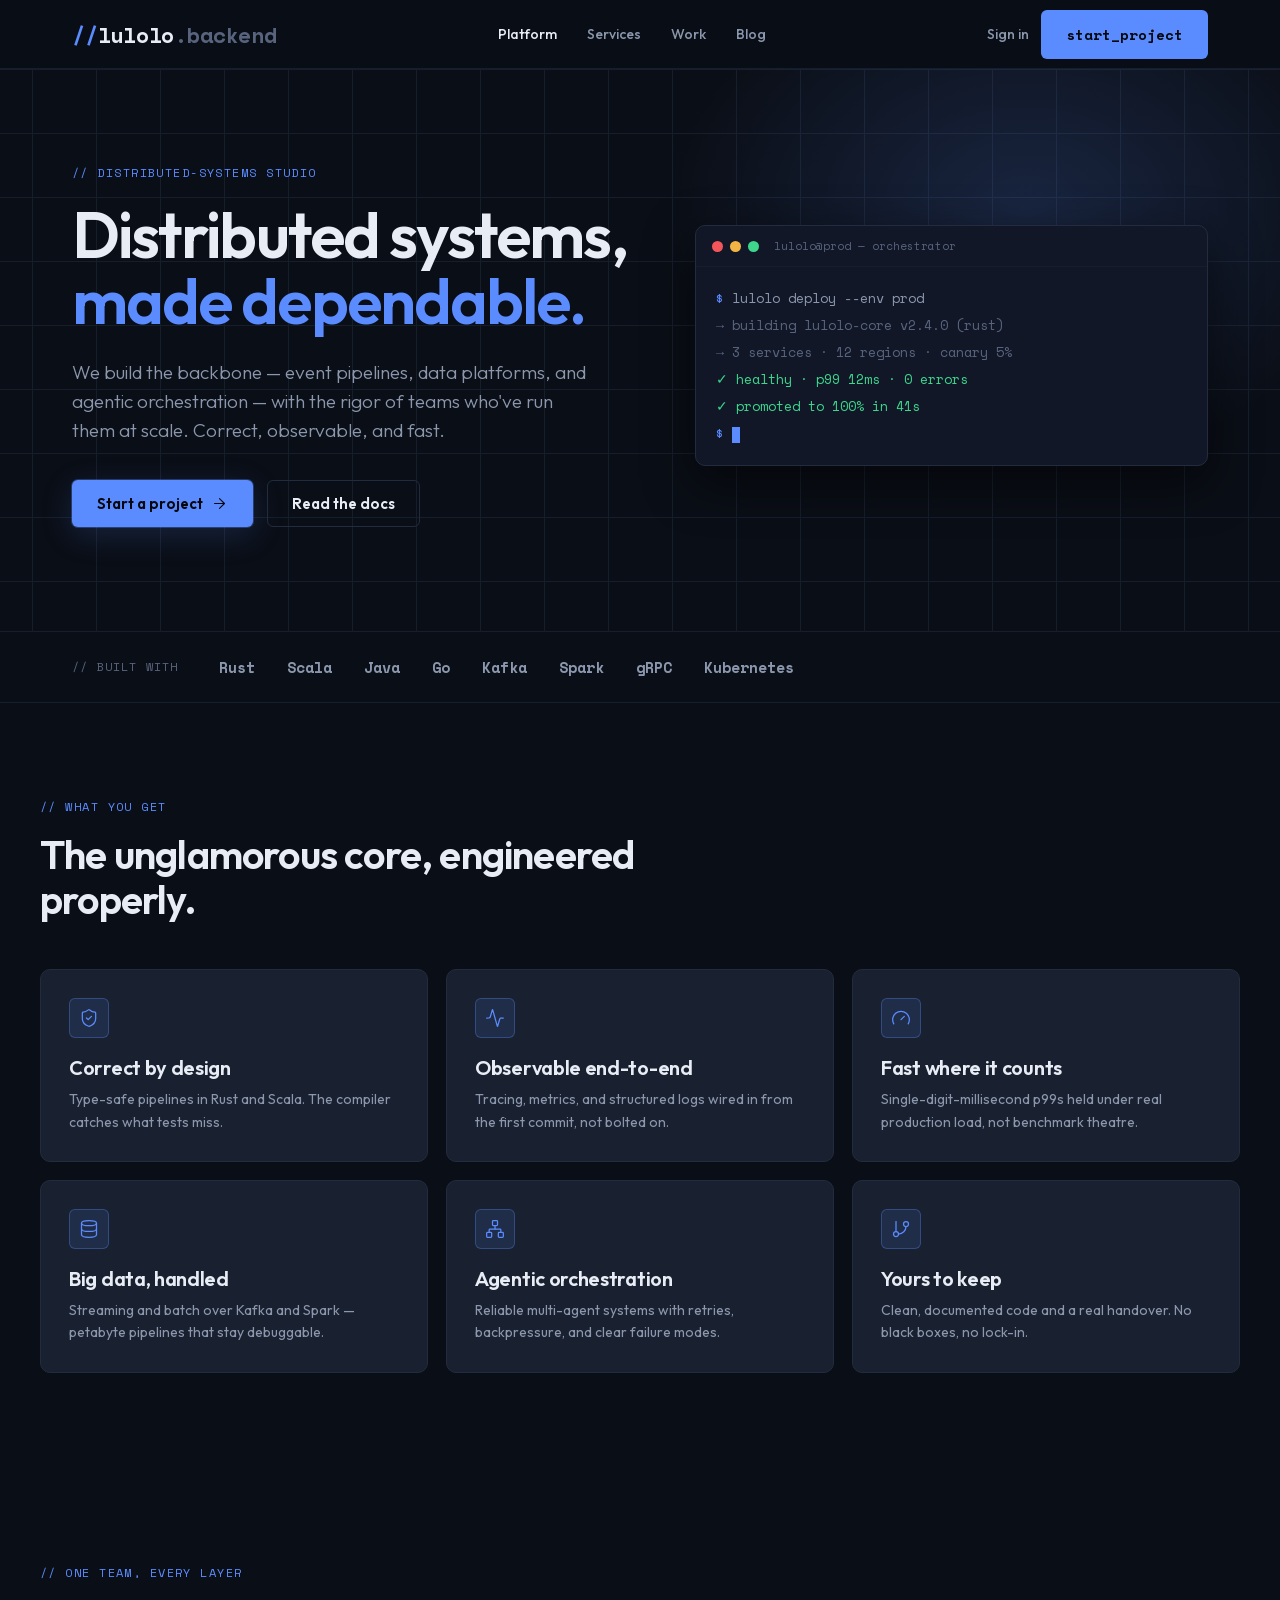
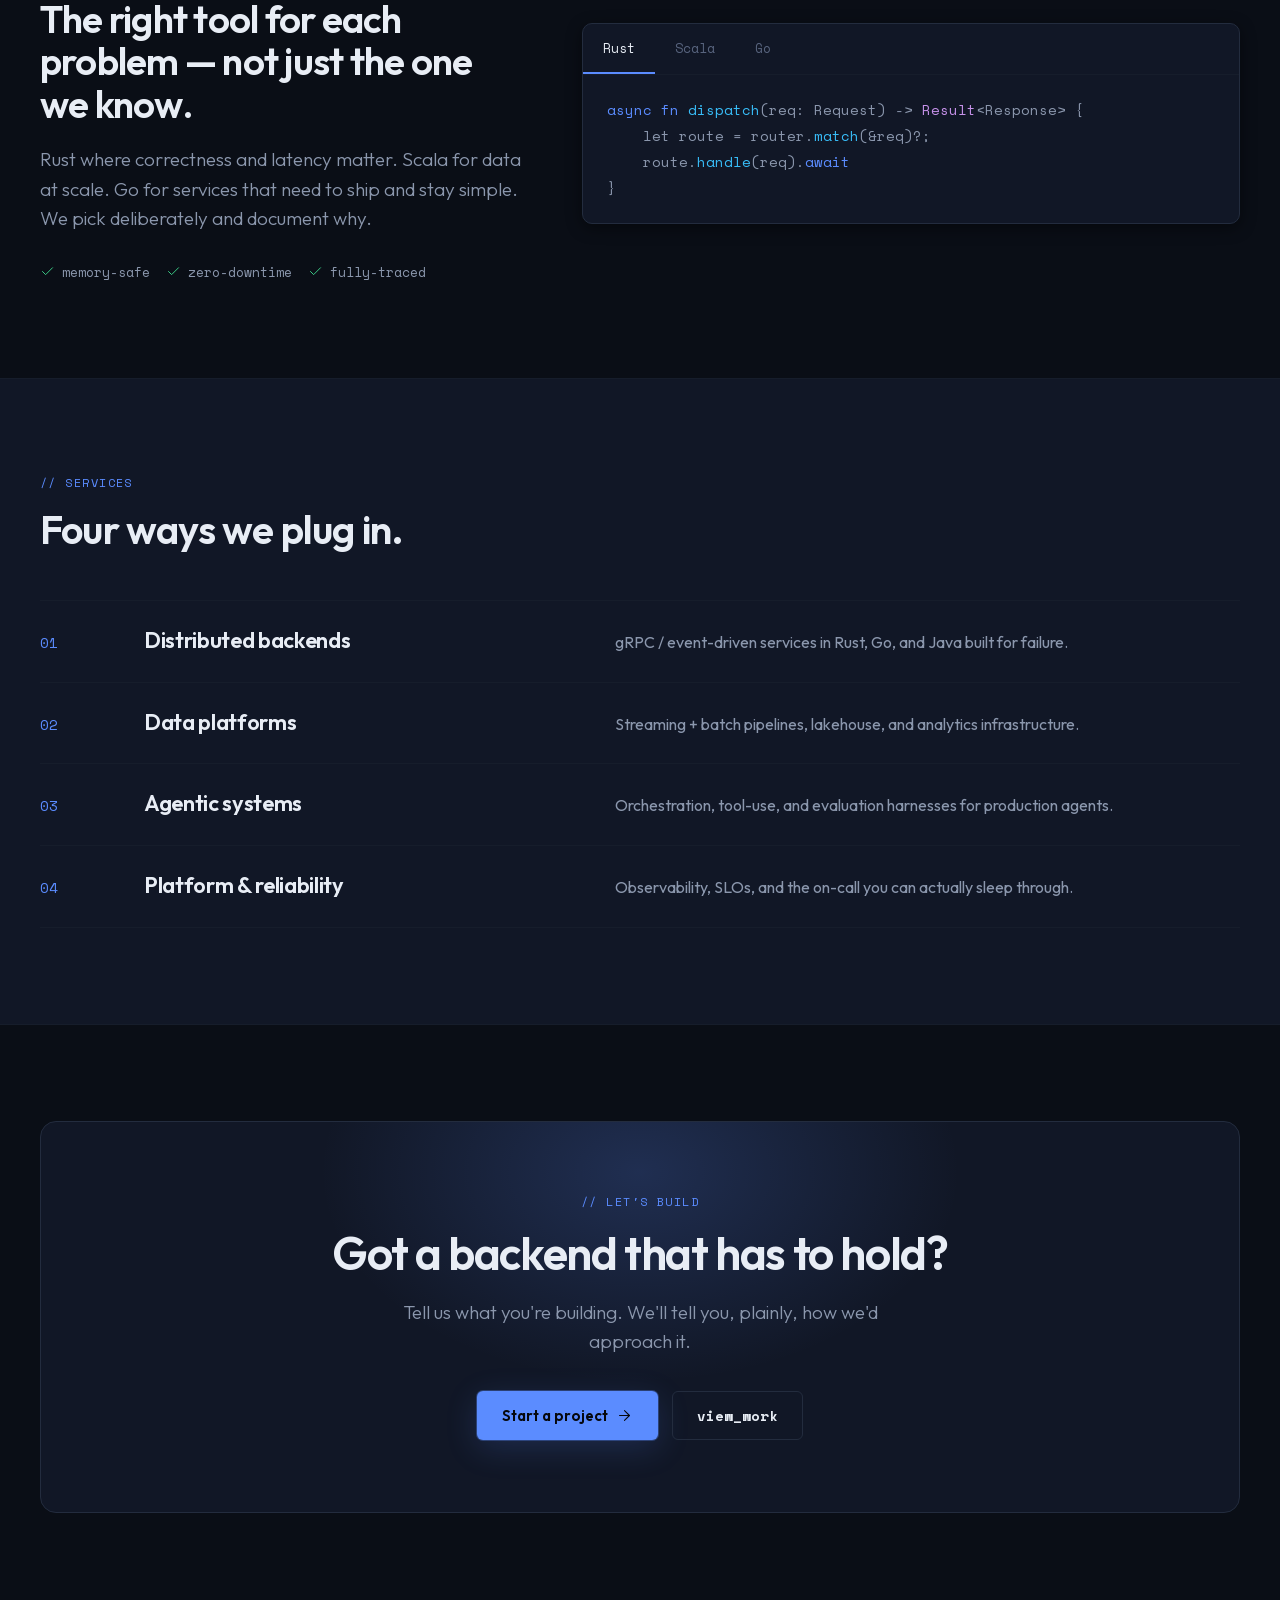
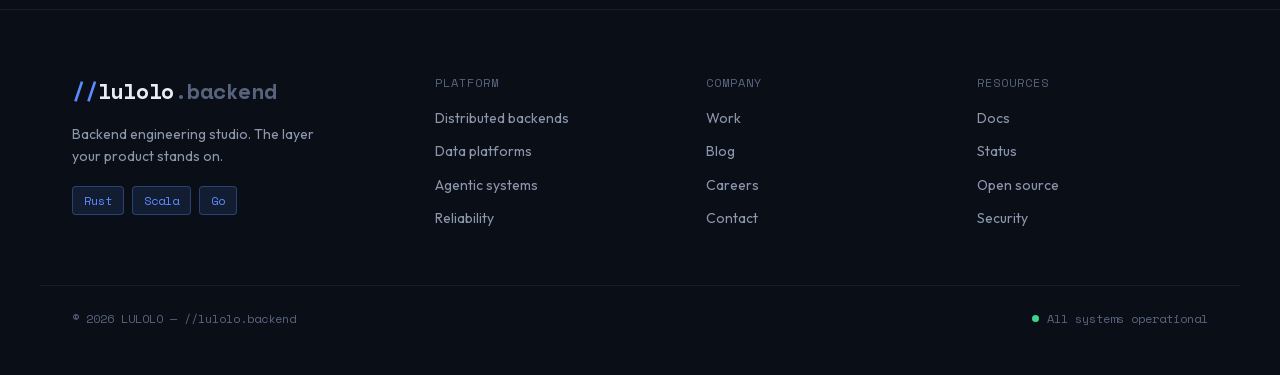
==== index.html @ 710e8ae8 "rename the file" ====
<!DOCTYPE html>
<html>
<head>
  <meta charset="utf-8">
  <title>LULOLO — Distributed systems, made dependable.</title>
  <style>
    * { margin: 0; padding: 0; box-sizing: border-box; }
    body { background: #0A0E16; display: flex; align-items: center; justify-content: center; min-height: 100vh; font-family: -apple-system, BlinkMacSystemFont, sans-serif; }
    #__bundler_loading { position: fixed; bottom: 20px; right: 20px; font: 13px/1.4 -apple-system, BlinkMacSystemFont, sans-serif; color: #666; background: #fff; padding: 8px 14px; border-radius: 8px; box-shadow: 0 1px 4px rgba(0,0,0,0.12); z-index: 10000; }
    #__bundler_thumbnail { position: fixed; inset: 0; width: 100%; height: 100%; display: flex; align-items: center; justify-content: center; background: #0A0E16; z-index: 9999; }
    #__bundler_thumbnail svg { width: 100%; height: 100%; object-fit: contain; }
    #__bundler_placeholder { color: #999; font-size: 14px; }
  </style>
  <noscript>
    <style>#__bundler_loading { display: none; }</style>
    <div style="position:fixed;bottom:12px;left:12px;font:13px/1.4 -apple-system,BlinkMacSystemFont,sans-serif;color:#999;background:rgba(255,255,255,0.9);padding:6px 12px;border-radius:6px;box-shadow:0 1px 4px rgba(0,0,0,0.08);z-index:10000;">
      This page requires JavaScript to display.
    </div>
  </noscript>
</head>
<body>
  <div id="__bundler_thumbnail">
  <svg viewBox="0 0 1200 800" xmlns="http://www.w3.org/2000/svg">
    <rect width="1200" height="800" fill="#0A0E16"></rect>
    <text x="600" y="440" text-anchor="middle" font-family="'Space Mono',monospace" font-weight="700" font-size="150" letter-spacing="-4">
      <tspan fill="#5B8CFF">//</tspan><tspan fill="#E8EDF5">lulolo</tspan>
    </text>
  </svg>
</div>
  <div id="__bundler_loading">Unpacking...</div>

  <script>
    
document.addEventListener('DOMContentLoaded', async function() {
  const loading = document.getElementById('__bundler_loading');
  function setStatus(msg) { if (loading) loading.textContent = msg; }

  // Error sink persists across replaceWith since it's on window, not the DOM.
  window.addEventListener('error', function(e) {
    var p = document.body || document.documentElement;
    var d = document.getElementById('__bundler_err') || p.appendChild(document.createElement('div'));
    d.id = '__bundler_err';
    d.style.cssText = 'position:fixed;bottom:12px;left:12px;right:12px;font:12px/1.4 ui-monospace,monospace;background:#2a1215;color:#ff8a80;padding:10px 14px;border-radius:8px;border:1px solid #5c2b2e;z-index:99999;white-space:pre-wrap;max-height:40vh;overflow:auto';
    d.textContent = (d.textContent ? d.textContent + String.fromCharCode(10) : '') +
      '[bundle] ' + (e.message || e.type) +
      (e.filename ? ' (' + e.filename.slice(0, 60) + ':' + e.lineno + ')' : '');
  }, true);

  try {
    const manifestEl = document.querySelector('script[type="__bundler/manifest"]');
    const templateEl = document.querySelector('script[type="__bundler/template"]');
    if (!manifestEl || !templateEl) {
      setStatus('Error: missing bundle data');
      console.error('[bundler] Missing script tags — manifestEl:', !!manifestEl, 'templateEl:', !!templateEl);
      return;
    }

    const manifest = JSON.parse(manifestEl.textContent);
    let template = JSON.parse(templateEl.textContent);

    const uuids = Object.keys(manifest);
    setStatus('Unpacking ' + uuids.length + ' assets...');

    const blobUrls = {};
    await Promise.all(uuids.map(async (uuid) => {
      const entry = manifest[uuid];
      try {
        const binaryStr = atob(entry.data);
        const bytes = new Uint8Array(binaryStr.length);
        for (let i = 0; i < binaryStr.length; i++) bytes[i] = binaryStr.charCodeAt(i);

        let finalBytes = bytes;
        if (entry.compressed) {
          if (typeof DecompressionStream !== 'undefined') {
            const ds = new DecompressionStream('gzip');
            const writer = ds.writable.getWriter();
            const reader = ds.readable.getReader();
            writer.write(bytes);
            writer.close();
            const chunks = [];
            let totalLen = 0;
            while (true) {
              const { done, value } = await reader.read();
              if (done) break;
              chunks.push(value);
              totalLen += value.length;
            }
            finalBytes = new Uint8Array(totalLen);
            let offset = 0;
            for (const chunk of chunks) { finalBytes.set(chunk, offset); offset += chunk.length; }
          } else {
            console.warn('DecompressionStream not available, asset ' + uuid + ' may not render');
          }
        }

        blobUrls[uuid] = URL.createObjectURL(new Blob([finalBytes], { type: entry.mime }));
      } catch (err) {
        console.error('Failed to decode asset ' + uuid + ':', err);
        blobUrls[uuid] = URL.createObjectURL(new Blob([], { type: entry.mime }));
      }
    }));

    const extResEl = document.querySelector('script[type="__bundler/ext_resources"]');
    const extResources = extResEl ? JSON.parse(extResEl.textContent) : [];
    const resourceMap = {};
    for (const entry of extResources) {
      if (blobUrls[entry.uuid]) resourceMap[entry.id] = blobUrls[entry.uuid];
    }

    setStatus('Rendering...');
    for (const uuid of uuids) template = template.split(uuid).join(blobUrls[uuid]);

    // Strip integrity + crossorigin — blob URLs from a file:// document inherit
    // a null origin, so crossorigin forces a CORS fetch that SRI then rejects.
    // The manifest bytes are ours; SRI protects against CDN compromise, not this.
    template = template.replace(/\s+integrity="[^"]*"/gi, '').replace(/\s+crossorigin="[^"]*"/gi, '');

    const resourceScript = '<script>window.__resources = ' +
      JSON.stringify(resourceMap).split('</' + 'script>').join('<\\/' + 'script>') +
      ';</' + 'script>';
    // Inject after <head> so the DOCTYPE stays first; prepending the script
    // would push the parser into quirks mode. DOMParser always emits a <head>
    // (synthesizing one if the source HTML omitted it) but may carry
    // attributes through, so match the full opening tag. slice() rather than
    // replace() keeps us clear of $-pattern substitution in resourceScript.
    const headOpen = template.match(/<head[^>]*>/i);
    if (headOpen) {
      const i = headOpen.index + headOpen[0].length;
      template = template.slice(0, i) + resourceScript + template.slice(i);
    }

    // Parse the template and swap the root element. Scripts inserted via
    // DOMParser/replaceWith are inert per spec — re-create each with
    // createElement so they execute, awaiting onload for src scripts to
    // preserve ordering (React before ReactDOM before Babel before text/babel).
    const doc = new DOMParser().parseFromString(template, 'text/html');
    document.documentElement.replaceWith(doc.documentElement);
    const dead = Array.from(document.scripts);
    for (const old of dead) {
      const s = document.createElement('script');
      for (const a of old.attributes) s.setAttribute(a.name, a.value);
      s.textContent = old.textContent;
      // text/babel scripts with a src: fetch and inline. transformScriptTags
      // does XHR against the src, but blob:null/ from a file:// origin is
      // silently dropped. Inlining makes it a plain inline babel script,
      // which transformScriptTags handles unconditionally.
      if ((s.type === 'text/babel' || s.type === 'text/jsx') && s.src) {
        const r = await fetch(s.src);
        s.textContent = await r.text();
        s.removeAttribute('src');
      }
      const p = s.src ? new Promise(function(r) { s.onload = s.onerror = r; }) : null;
      old.replaceWith(s);
      if (p) await p;
    }
    // Babel standalone auto-transforms type=text/babel on DOMContentLoaded,
    // which fired before we swapped the document. Trigger manually if present.
    if (window.Babel && typeof window.Babel.transformScriptTags === 'function') {
      window.Babel.transformScriptTags();
    }
  } catch (err) {
    setStatus('Error unpacking: ' + err.message);
    console.error('Bundle unpack error:', err);
  }
});

  </script>

  <script type="__bundler/manifest">
{"03b6061b-fc5b-4eee-a007-fb301122e56f":{"mime":"text/javascript","compressed":true,"data":"H4sIAAAAAAAAE+y9eXvbRpYv/L8/RcW3Y5I2BcXO9CxSKxlFlrs18XYlOZm+bl+pSBRJRCDARoGS2Ym/+33OUisKlOw4PT3vO36e7ohAodZTp06d5Xd2Hz68Jx6Kfy+Lqaq0EqdKTlt40sAfWa6uVVmvlqpqs5/[base64]/gLfR5VlQqH4hvTV1D/n4k9lydVIyqNL3ASulFJpe5+JZ/DN8OuIrBO6+HUBv3WxwI/uOXX4RW5cwW4wIZLqI4ED9/GI32730YwoSMhTcBtpM/i8FaK6Hbppi2g/1794S4lg1RwQ+q0VD6QAwe/2v2dfaY3u/[base64]/er0/PB5/2cwx7KMv3p2evjH7c3NGjlPtXd2fnpydH7x4tXT4/6PaSkvlnWuOv09ffXs5Pnx6ZYeNzUsVpP48oeTp7d8eQ0rGn959Orl+fF/bhnstK5a9b4z1mevTn88PH16cXr8bMtE1c2NbPKLRs06c/Xm7DWwii0TtdYrYDK9Xz4/OdvSb/P5RVnoTu9fHL941f/pUi3r+Ivnh//nz/1flPJvm/iLV8+enR2dHh+/7P+sns30tFGqct++OPzzd8cXJ+fHp4fnr04vzv784rtXz93HRasa2daNKf7s8M1/JkoP/v3fTckBFLWcZa7aE37xrBou5Wai8PekVMRlhShmInyBfLFal8jPDJsNCnzh8WJTjRCNatdNhV/u46MP9/A/0G/3fVs34qBn2A8ehA29TRZ7B/0Ky6Wm5d3+PTu+ziiwFwH774wjKBwMKBooPt2Fc1uIh+J7pVZatI2cXtHZp8R03TSqgkNRr2Q7Xagmw7K7Pnc/okJPbRk4L7A5rhoq//eialVTydI+gJGJn6mGermqK1W1H/jtLv6XW9/D/kJ39+/a3wl0ZKDhdJgV83UjkaT0eroQUotFfSPKupoLWYn1Kpetogr1ol6XuaD9mItZ3cASFK2olMrhEOof/HfQ4BG2ZkffNrLSBbQcjSD++HDa/u+1Wiv7ZTDwMU3lrnjDJ1KjVk2dr6dKTNRCXhd1A8O/xDGr/A0OSF+CUFOquZxuQNJQGVGUxo4W1fw5vtoTM1lqRU3kRX4GNaxLRW+pKi7zUfNf31SGVKjsefwSRDb8wiy9uFnUZgXqm0rIauNeQlnZCtnwSnFV5UZMFBz4IAW0zXraqrx/jV5hu78pbdomn6rJes7tPmvkEtf2g+GF/PHx+7aRZ62cXpkiZmNaLqhVXGqo4U+z583O760RSxsewDuePkr3M+u2KA5cf8LWXft36wH1ASYL6BlLiWK5IpmI9mhRAW9WuZhsAopqFIj1QFT3tvV+rsxqU+1mSm/5Bgsf5rmq8vUyGK8bKiyc5koHAxzBYZ4DD1EwZtHWKzHDMd8s4FIBL2hkQOtEp9eyLGBP5fe4UmDx6ZkbeXNLzT466JlkO7nQp6cKdn2rSGZWbkLNDO7olZoWs2IaTf29e95A4ZU4uOMs7/ujgS+TfYcXwxGcgIOBI4fw5PKp1R1Qu2Lnc/4zG1VVcAKfTeuVOnx9AqsOfA4X9vj9SjUFTk0pjhoF83l8DUv5J1nlpRKHr0+yoJojOV0ovh7YqoIS5/Y4OG/kFKjBb/FlLa4q4HuT9VyPxWRtTp2VamZ1s5QVXEGVbotqHg6AePWfCqDecBD4Wot1pVv460Je10UOd+dnsizhFiRmSrbrBi/Az4qJami2dbuezTJxUrVAMnjmUFNED2JaN0os1XKiGryaLeG3krooNyIHYhGazhHoK9ZYaL1WGpp5evyDmKyLMtdZOAykstTMnOMBc7Mopgvq5FCPTAOKqVrc1M1VFnDgM7zwnTBn15bvp0WWvZ7n48433km/1/ei+xWePXvdR/bk8DoX9TzrPVDSL/ZvqakrdKQe+7tvshFTWZpruNKw+O2izjW8keI7OVGlWJXreVFl+AV9dlKJ16evnoohyFGVWMnplZwrLW6KdlGvWyGnU6WxUiIrcwrrEV/x24XawJkvSjVrQXCzD4pKt0rmuOKWV9/IphriXmnj49GxIxDqhkAkFyVuF9nM17BndVaqat4uxvAEqAXUD4dNIzdDLPmNeCy+pY92xGOxJ74ajcXFldqIA/F4n/76A76nH48e+UxQYK1vsdSOePzObxifvtu3ZS1PFGLVFFX7o2yqopoPBzC+wVjQCKmfo+hcvUf/s1OimqZuPm5Ontx9Up54s/IkmpYnbl6e8MQ84Z+9U/MkPTdP7jI5ONK7zI4/PUEVJSgoowqMrMiaqelCVnNUMIEyqqznxXQsNvVaLFGHeSOrFsgZVFHmO7pfoIBal+rHol3gkflUXWc3NzfZTxro+kaVZRYszlZB8iO4xL5XnxFe7igGDUfBuU5f4/15MAqJZylbOOAHX+qBWymmGPgPaGamsh2+xTrejQJ5RemyqNqdvNBwCuxU6j2o1ypFauMdwxR2tZypHVBJVfOdaa2aaSyyQEswv8+oQ9z0Uq48bWXRqqXfeRY7zrBaems7N8LT50g2arYu98TpS+/WkSu4IWpRV0QKq0bNivemN2FPsnWlF8WsHQ6Y0vbEQDzieaNGflTI/CropCyh/roatAL1qatGyRx5aCZXq3IzYg013n2mEsoULTcMvLpR8kqLk+N/2xOLtl3pvd3dedEu1pNsWi93Z6xi38XZ3aVzeffx1//8+CtXx12XpKp36CYK/d4p6/mchRP494wnHfR5bQ0XKup/BkfJkPfDW9x078Zmf4yjuRtFNxdY57zIYSLPWtkquqE+q5s31bJeV63K7XWNL1zxAfGyrlfD1XpSFtMTkIuqqRrj6aaal57U7e/DC3u7RAVQ+HHmvfQ3m726vqQ9G1Ty4IEY+g8y0K+UcoNlf/klKJxV2C0Qm+mcLqV2+wyauiGy+h7PorDdR+J+dl888gYY7Ok7TuVb18K77u7pyPJ06Nw/[base64]/QSfwVBz+hLAuEZdgn1JFRMeUqTo4WaXmlxs1AtqPzqBtcSuSEOUxetr90ptF1jq2VZyUYujZoF5vhDtLlQbVSYHzfKnrBwEXL1MBf/eVLXpZLVB3HerBUQOLc4ptuEqKGnN4VWXheausXrsX0yK5wiaJeVZi+onj1PLxB2tKOCtfc/IT6M78Vz96xupkq7lcjYosnarwp5uyiq6/pK5TDFFVB/ofmKCARoqpqqppVF1W5oS90olI8fPqzq9uFDoEkpnr56QbpISQyZPzU1/BnkF7mxc4s7FtcRGwbxBpql+nW9BLpXK7C4gSKhZdWf7Y9Z8YHmfbGQmgQnUOqsW3GpUdCADXgjiQPgHsnjjuGc3BRliWVoNsQlTZLdFESll5ZFYHkqa+q5tH36sShL/gCty+7N04IVp5dxLz6WSmmaaCUbRdfTDsl/awjpA44d7+JHOAlCzlrVhBuHiKS7cb4lceiDx2MEnBZWGytLuII7qmUWRd03OoykCpQoX1XIIpBcrTK4ZwuM7UhS56noP3wHM1f9YNS7Z07VqpS4a8rSDBAJLBOH5Y3caBSXkG7rxicyUFCskRKpuE/3vE4taHjCs0FqUSzhu0mpuoSpGkWnl5ivZSOrVvHCB3UgLcJGXi5VDg4M5cas5VjwFUE85HswLFTYAyIEXkMcGF27cbcyn4FZqMscFIvrTj9/E9Il49kHpNBStQpnWbxU79tofv970jqTGY5qK7H7w/902m+85rYQ/5kCPxih1xOt2oj6kU3imaHeF7rV9lpwAXeUoprTChXaVGaGz5+yvR3qX6oGr7cgMbRqvgnENHktixK1gG2NR4CpjwWjAlQ7qKUryPC2BprOxPmrp6/2QKNaayWCLoHYZS865hLzUOTrhiheYYf+vmS9kk1byNKjan7Cp1lbw47GfuUkCf5dqP7lb0DqZ8wit5G5Px2fTuWGGQ/8+5w1mLF0fiBe4Rpk9Nu+VstVu6FX7k5HbfIHs0apv6mhV3C0H4vE36GzEAryC1WuQHMNwjDMG04+kT1S5cy/qfjisZ0mK30MgfY1Xl/B9WTMC9mYSUF+jmXg4gj/3XfP+SO8tOFfqAs4CZpH6YmIQDRqpscoBcO5wrMmRV7MZooMqzRJJfQgu+cagg/FgT+RTutQwPIWf1N8oZnJddmaUaBMhY5xSpairhQ4ZejYRGc0XZ6FzrZsKjqwVf7yS/KGYdXNdmo9vUGhQ0ustaXa1d3GH2PpwMoD9CmX+khpwJm1P5ck8LnlgNt7aHX6vkQOHW3WldCbarpo6qpe63Iz5g6yBh7aVWANW6OyaqIE+x6Itp7jdTATOKFTWZnjBS479YoUXFSbZYt0ceEZUu/VdN2aW49hd9BL00lUDEyp7Xv2zgFnce4PnFwJPSZpT7rcr21sLw0TxfcQYe45q7oA9lxRhdCX2RrNZUM4D4MZGmXipFOPVRSsV3hmWppz29tqulHBCt0JOcoIDmmwuODCapzRiXJ7nuqbNfWSNtxDe/qjTsSOHpbMGyCSVKOmqrhWr5E9wVafqFndBL4w0TVrjLcmJEH0zgx6DK8MS7O3NtDtTJQhH+BY7FUJnfVWKzyGf3GH523nce0NsuWNxP+Ml0x1l1Pc+Bm40/wjznJt6NI/x31dQqxpgAMlzesslftOCOlT2HeDYzexYLa+SPsdd8sEjsTRa/SfcGd8u2jqG1z8Y9Ty2aN9mGXZaE+08ooUG3wW1TOenGvZFGSObmujfwJlFGnYnIoWBUhiatvryZww0TlvskjCYbflPmEmkk/Co+Uz6Wo+WVPD3fh8Wppfr6PxtYy/Uj/zSdqZhx+5PZncWDMJJ8WdNmjPDvXUFcEmjbdliiA9TQrTpEeFHT1ISIhP1apRoPfOQcTX5mCAv62zOt4AQdeOkm4xNQ4b8EsRk9dFNeWpB1ESqZjc2eFWx00ArSxB1hw0Cld3XrNf/bK+preivoYwC2LlVB/4GTaVmFhRG3xIWAV/o5yKfa7aFkM0YBtI2OjoZjnQLAI5Jz4n6qPlx84ADvrAciVPQ/t2YH8Mxp4JYCmvlNBweMPmATUxnMogME6bAuUSjUTHF1TRqL+ulUZpl40AAZmSch7qWjUoCoE/DASNlGB+ywbvxlYf7OsT3oYX/jHYdCjigs5rDGYBBgmWPyvv0BjEUCtFfbmzYe/rJ1//8ygbvCNGuX/Pm0pYC0NSRV2xbTKgaBIzyXRRVLPaHQN88aJaXrNhZJjYLWPhV+JMR3PV7iW97MxFcjj4UuOZAtvWLTw6kpSyqMR/yGt5hmsXEnkmvtQD6u/br97xH4/fOWuLcFp6G3bjOxjwf0f7waRZH4lZhXfxoorI0Q0BLWvBu2wh9aubyk4U1THyR923IFx2HLX2lh6/u9XFwa7J0/VyuYGJDq9Z+NitlzhI8byADx3V1bWqClVNA+9dEKLM/VEvZFnWN0L9dS3Lot2IKRiLcA710Ru7ub1uvl436r//[base64]//[base64]/WzzD9oUdSUZZH7Mx2DvSRXom22XiiAjg/0LDMp/yVk2K6XgjQ+Slo6cRQJTzgnDNJvyjR267zkjyZ4U2U3MbXK4HKx8lGzGqQBwoKuXJbAi+x6BQ4xqIDuM3KdqBNfQu5WqkK5HqoVq/BxUflvl6g4RhhWlrnTDyUoBAG4WAsrtTGBlHBFVu2bVNM1qAEODo7s449Y08kGAvVTrMRcjK8YFOtbVPgRcvUho6IYLtCt0/zPe18n6OOw3HfoCYV2EHGNZkKgc8taw0+9ssl71DtaUhJt4fMz1UHeoRLovhLa/ayc+gzY5423q2X8Xa9zMR34Jhdbcz8YssgLUlTHXGmV7NLNLO7jfa6KZZ4NLy7NPpp/[base64]/iyQ43QS9wBoJWjLhRMukU1H7NcD6OYwCqTHxierXM0caJTp6lVfIc9jqnXbYYx1NQoo1ubKFABURV4JF+Ket2u1q2pzxh2b8jTDY+EIRHk2B1Fr+HQfooqP9rTbPwgnYmzX/E64H5ZGE0a1gk9hNJ7yEmEbBvDPopqtW55YojXQBOWG1a8l6VWemx843BAPBLaEW4InmGAwC/cJp4q3daNHxJ5g5MFn7nJNAwzXslf5WXtnROOp+3HsQZIC9+rzbYjwr8i9519/ulErqSDc9omZLyBGIqCFLIVnAh107IQIr7UGepHSDVJy7Jc6xZNH7i78sQWMv9Zmw0E8wqum5F45KsQzLHZexQTfYJIOmxrNDmzzVzTlmqbeg1q7EVdtxTBukQ70OiWQ3iu2h8bWGRUqQzrdauac7xnFVVl/rzBEoF5njynnZfxgbCf+t7HXuS597Tj3hh84d13UEHCXeVmbLdiJ2f3wspgLH0Z6cWviAIPxLf+2MC9eQgOw0HJR+L+6L7Y8wvuG9kNQpZBUgPbHcn8RP+NghAFwKvYhdhG3033WVMvKTYuXocj0i/gOuCtNrx0tYkxD/ibge3Ry7pV5qCE3Wj6YcKlDDOcq0o1yLMh1oA0r3BM9XZ3OPKipDo9j76AZQjGYGxK4iC2AO3uij/hkVLX7VigqqUCrWXdiJ9gqxUVBrnS8EOq6eAr+OyArwP4GWCu4IWgWkOQ4SDBEk7JeJkTH1DvV+SSwOdmsWWYI/YON07ScPSXG+dMzmcn48vMOJQXFarW5uT2Z2yB40nbis+QoozW3widiUo2QEwsXX3wtb4pUPD3F1jgqZQCktmLmdzgmUGRsQzQ+9aDrul++Zpwa5Lf+RAyiS8Nfkzq2xi+pvv5GWLXvADommQFPqZL4msD6LL1W4vq0l/Bc0B04Uq2LWUHkcRfsux3v6MP/G3gdcgHxnFdMWEoRhvqqCLoasTHjNsBbJDsqK40iNID7+ALV9BB+cQNGxSfO7dsPsgugj68NmhA6T7E4D57yXb8E5OUkjiv5LE0FoNnhP5zSuA/qXYsDE88TjxF+ahL7WsPfoD+wfq7j77o8Neg77agP38f7vVMZh9Tz2jjw/nzAgCD0kO0uEH+EMNewYABQChQzEary8svN2Utc3EQls8u+EX3C3BF6xaHp8H0xcqQu80CVDPkpkejsHGrF3kfL0Li4HJrkFyPW7S2M1mWIBSu54vUMZJC52HVmWc9co6SziYdlnBQJMdnx6c/HD+Frfr6zCq3r9RmDzU+Y2525v+8uAAkuOgJQuDRM2OYxpBSgJKQJTT8vdqwyepsgXc5792pmoXvOOLpcFKvWX4+VTPteXamC1jHv1AmXkj9A8gcoNYnxJ/UfSOcIxuGCOH64Ic9GwQ3Dxgd26ntfM9V69XwVJHpuG6iaqCcR7PQNtf04AHXaVwaeVZCwksp7zzDZIJiqH2wSCFDCcya6an6Xm0+daqu1OZzTBVW8182VXCJvGWq6MX3agOj4Nb/iF0y9snEDcnEYyLhHhqHTgrNTJm7fw7G/kX/fgrH3V/ON5WZfywyf6n3xOWV2lxaj37UWWTivNmwdwdDMhg/nUZpMOeiuFxU4tLO1iXj2dCkQtwma35BN+ZVhG64cM5hFXQhh2sXe6xPF0WZO5UGxdLzhQcUWtAR1OM6ayxWRN0eGmMS3uF+0lndzHfLorra5enZwXUaDcKV6qUTnrPk8kVUGIRfpp0hmEaQzp3nA/o9JFswDiMWsmxSOoZr/BFSFHqqZr+eQk/V7KMpNOLqvRQalbuNQhs1+x8K/UgKPVWzT6dQOLRupdBTNfsECoV6Tmb2AD+SVVW336nDdVujGwmo7racQ3xP8o43/+ILZ0QHUCczjrwPHpjvSKDZWpp87V+CHgNOheDD+KiLI/t7hc7+1tgHItxZaZHnbdDcu3CT8bZx4vj9L/V9vPPJomLatiYtfMm6jzPSm5JHjvODsQ7sjQI/v5y8UtnpfSl/[base64]/VWbdgRGQy7h/op5cGDWGmBWqzIWcA5G220CSsVlXeTFDz2ZgznOCh6CRMuxayjf44Qe8oHYeIu/rPL1Sm/[base64]/L07riRQTeO3pVgk0QrQFX8dQ3srMgBQWi2IZ4pO/uDKzLbcC+BWT52jX3HRnU/vBdpaqJwrWsSkFRQN9S8h/9vakJdw5UTb1HZ0DhhAke+xzFErvVTNa2bPLKJNkqvAO4dDNkzw/xtUJzyuAAoLWqC3LP7s+O/x+4WjMkJizUryc/JAT1hpGBxrXDjrCiEgS2ixhVRvSeCEODGT2GkcOi4LYi7j2JUcUA3i9r6LWbR6nJ8F+/C3Pil/ajk1Qu5EjXFMxsUPOM/hie1q4l8RyDEEEzcXuIFoarroqkrwnbjD8y8XVC/UcXCxn90mmcvhmoe0LhmZzryCSVcSnDphChv8qeFj12f2sRMV3W1o9BZA30ThsQJjavUmN0OSNp2NRXVtFznCiIQm40/ImgUQhdb9tsfMR8k3EzCZoVjyatqXtVwFBZtZs7stKgcztEYLwoE5DrwvdpDydiDVsZ5tiPtvLppitZJ0+45Xkcc/rJwsGR4vgCTZbYI5ADQmrjsbsfebVhjMUBJ9zOPJXrBg4GGwrGc39SGCDULMpSp46b2zkE+LZ1viMn8oDzaQIfzJEly5KJqyNZ/o8QC3DALPmB5QMTo7zxnOPd/n1nDpty8+SheQRS8f0GIwuOZhums2d9eKm3nZB0al+mGKDFSLskRWNQTSM3hyB6u8+JaVc5K/DBwD/bF8LyeanqwI1dFtmiX5f8iKvHOniicIBCM+Ag2mke80jeq8o9bmBM0s9DZo1UDtx/0ccWthd7wU4vbbD5xCml6RnCgzlrAvuWdZ7h7Ow9pJweI1QgPTajynVBMVtTGmu/QuXMmDryriXczieNt7npLT91REh3y9Mt+h/xWe/yFnII2aMv+SXOMfkiuaAeDjmc41AAc+Apf8S1litgLC5ma7Gq4t/zktkqwGBPSkv3FPRkKyInEVfREgu1BpEQCgRkAxhsZsgRuGGpJxB009ebrEag+vghtQXFEki0bKhiwZ2/Ny3d2Otyj3jsrgmfyVjNizZLc/8B9FwIBOfbdRJUDPgzeFkCCn6kGoPXqyjnbAteo1A34apRlTeFg/tQZaHhU0nDLzxG/NgFpK3bEE3+TReUPDsRjNxXYSmbKwCzwn+xmIRTAyyXq+cavxfYLgzFMyEf0iWPtNuKsEAfiq31RiD9Ew9oXRYil62p/W4Q4uoV4JByOrt0mITH1HiTxIeHa2cYP0rNG8S2ORk6Vrstrhz1CN/PQV8JEr2dc6LV/XbIBjfaNNcV7z/Z7N1a6Tmq8Q//+5r9tq/gV32HDdF2igNX98gtw8VgHGXry9bseiW9vdzYavKkwVH0g9tiYH0wBMOJgoB9nF0vycKg3GpX4SGvG3ax9vuBxy028V1trbuddh9eyrtRhlTNkGBx5dZkfG/mwUjffu7mDVavUjdMQBF1z32XUS/p4LLwX2Gfv9wX1P3hitAreM9YweI98AdC4HNiedYCTjkrk1VtFOg514l/SaJ4BbgEOP4BR+RQhD1reIuPBazOBVirvk/KA5KxSxcsS5T9L7OwY7+I+K978tgn5AlQJht9ap2MZ6mIJBQHU3GA7Ujmi3ZoeIFZvGD7YEU1fNcUcIAv43IPTclqvipRcylGZP38Yi0jyv7uMS7KW+dzKWU6sVY42KaULiFmEh831I9wAwROZtD/2ZeZaYnlN+bRNNZLUlajTXwOMaajYk5PAXVrZzBWjVNngFaccNEIHOK7ynGqvqXoiJ+QUSu4IrDekVEte0ADc1022o64kr8KNSUuI02A0oHZQY+g/GCRhYiEA5Fo1Deb0cPXWnMBIBXv781wVYKpBIQpKL9DZl+yPPHMK6JVsPP1a6nZh3piO9vLUjiDyj3B36BXZeS0UwWuYlzpAn0/KGh7TyYwc4//ukWdELM30ftOZx3+Ma4OjxT7ZiVOWukF+0S9ZiX4x0S/08QKYldx/vqWi/kuP7wn4Pxeg/34XoNvvKP3ypAoktjtZeDrS1Q+qKWZkWrFQBs6yGRg2P0p2KjRqqH3pyeElGXMmaxxuAVG/pGKXvf3yUJRCCa0gfm6FXIpl70bJgAGS4RciyDJ+bLyk3SPrE4+fdA1Zgf/s2fHrQ8yvCcw/Gxjn1bM33wVv9gaBMvNYT+WKJF8IJcLDQ9cM7gUeBCYEBy1tOP8FYUfdS9iQ0bjMoonCmi1KnJl5UxDNalQEPkrBpdBr/26GRkN8eqrm6r04ELtvD/be7c73o9fN87q+Wq88y+LgYLAnBgdfDYzWebCHD54MaAfENeR06ooD7B2bqoZe42MfQwh8qzshKkFX3mIZ3psfwovJ4HdwWAftdvYQAQyfg42HskQaFBBy3kIDNTqeSM7dALwXcr2Ihbx2xmln/Wc/iDgzgu/K8ULiwRykeYO4ZA5XABnmOFyNv+w+gsXoruKb8LMhxT6Em0S9b+1E9zczFoPfPdgddLnMHzF4DP1DkIpbBlgGcGcyGqNm0l5F2AFOAgZVj1eFKXpo/6KwWrTOsAcSIEqjL48jY1sFmds/gGCt3osT/H+DNk2oI7PgcwukwCPv2TzekvkBb8yCYHrtVQxb9rALntaEmwd8BeVLmCOKRy44/YQD3ZuURZWXm8CfQlWAL+YOazL+EsL1pKynV2JVY5IfMFGRT9XxGWG5BdouSB3v3Up9fmie+wzRu551JX/KZVgW06I19B1m7UwL0l6do86ZGezhIUrT3fIo/gDgjGkavV6aJQp/nNuT1p49LbVq7wVnLb61CB7Dr/854V+4lKuTqq1DOWJMe31s2MZrTM40xqvuWf1MNl0ITQ9RxPgcWgEn1ETiilhBdWC0afScz85BMP+HLl+BnAB6Hoh4KwhGpvhFjUtmrlWeKJJMR03QiUcG59CyoI4gZ7Uc3jUw/tZLIRMKwumIQQ4XMv6Xe9FjDtb0w4e2tEj/MF1VHI9kKN6vyfTIDC8ZFCfCiCZfINjrK5SMX7xj7+2W6ESDhp+GIvAFnUuxEG3SjUOk2pEpwRUM6ZuRwTJDsEQUGRGBBt6NGbcaLwlwnEmGVUT4AgqGJodOPgsdhRpXFawVzeq6RaUKUS2tq/A2hZgD2sOef//FVxTnYPcZbQpQQjs561HEji+481+NxJ77Mswoy6hW3tR04k94qx+5XgwGkSLb9rDDJOFft4L06WxqwejE3UFSzRBwJa/XMWMyjY3FYODLTNNkkMvUa8tLoWdvXj7lJIZIMxkI5H0TGof9saPUZTG7JLxYPIPIWYcwWTR6/XLQG5ybBoJdzlRclYGVEMdnzwFfu1mDr4+u0WcI9KbW/5dj6ICGwensJour8qCY4C9wDaobzukFEsyVZkdJikMWea00nMYo90nvQHRT5M0JnqiQqu0L3rGYmc2+gTM4Kj2KmVHvARt/eKfoQhFzh64BIqA2A3gwqRmHnF8TrBHAxV+pjeZtvmFfmzGF8UtfuUKa02vVaHVYllapYVBn8xrv6gZbCLGEqUh3g9FhLB6J4WdfwF+3dOLbO3bIKgGNm7JG8YY1PJLZZTh7vxp+xZ/DmCWhBNYZDrInsYfZOh9Z9pzWiyJbylZrvQh4Qp/k97gjlWD17p5YcVC359yynrSNUkeImovaHNCO4S//XJnV6yo3EqGFZKdvPQW7qZ+J6ZYjxztXxKPg1u+JTeaQsXYjt5W36aFYmZZWRHlH/NvCUxqa7iN8ZzCS+HTkw7Hwli2YyUcHCRG4V/7ltjzxN/LyCoVAHHJLCFnPKop0ObG/3UwFhzWLz/[base64]/Uwbg+G+Jb1tFTfO2C/Ax+XF8WMn4Hw2Y8IHrgeZj/VRTUENHQ8tj7AsRU2M0JUJ84Oy4GcS8V6F4LxQNTVslQkQ3uHypiUtGazcahovLVS3iM+tXiguawMw71m9zlpHhtUH3HoG8Z4zgq641+GloYgkcHHKPbxp6llKVdeNQFK2lKuTAZmuxtI4RUlqYHTTckpJ6koleSZS2ZaePjBjdhybJgjo/JTceSOYfzDh9CBdvQB7zmETChXLhCwo2A0yDWMEYP99AYV6/+MTYNxnLk7Jo9c3aCjODZZzzhqWDtUXV+hZMbl6ZPgtUvJ43mUeMqW6MJlLm2hncyJMBy4fCDevnNS0tSKR/ioR7tFn9KlMbo4otgW9wHeWxMvAaozRWB7lkVGqndqpusPRIkP0nqBW3YB1fCbbAUcyq8kWUNLRjd9nhxkMiMcNt+hnMD5K1jXHiKLg++rR4/2STcNtx7jgFVtMAQytWhVl0+RyKYIZHM9X/wX8ywIvzDsJsG3ZnVzLKcL2Ob/aHzL9azDrPjdUYJnha8SLMcUSFCEa3Ec1WNI5O6k5FWWQar0DSegsSbyUT+lkeLlQ6cTHebwrATTGaZ6N7NsQjTvSGOom6DKbCd8251cwQcN59Br1A5JzuHm/JUk2tZWQRrv85gbR4a625YjzaC92/MHhOmiMyGY2VNOiYVZ6IpGG9kMrWxpwQe1PNfOwYCUwybBm0kaC8ZQWxXFW5rKPstkQiPRZjcX+xD/nnSGhXbTJTXAz+mkVRcyUd5jay26UgJ1wIVQGuDPsU1fyTFgtgGOxPZTA5pgeDnR6AUpJCAls9dbW0zXJd55ADQe7Had4yDiNzZJcsB0/HWydcWHj38HpCOIlhtVdrBgl36JS8vAzPpRdVH1ERVDPdijDh3jlTdSEydUIp00cKSlsxdqTkfMoJwoo6O5y61i4BfLnDvK6JYQoULrH0V5MTMasrfXDxEkPXkHnAGwau4cdI3qchIkphSXU1nCWrfqiLKhfVe0+tJU5VArUAGBw0LvTWL0ZNJda/WtJ9AZ+EUzc3H0tQ/e6MU/H8IdDIJVZYMqMchYyZgdy3XZFqsSjy6zk0zuVYq8Bc+wed0Uf/Pib9G0bYsB5101xRKR1oGwgDHgU40TJRsybXvr6KqiGH72sr2pk/2AHJqAfb3HC/0So6jBNREbtVyeanwmJ4DXPrSNj/b5O4DrDz7i54en535xL4z6zDz0OkORze1CFW5JOKEmbEUF27ZVhEth46IveFA/[base64]/82MBH5CvZ+a0l53t3701MXCvKrMx5E7gO+E4KicziY6HVdN/R6EA8rDW4f+8IYKWYKb1Y2rDz4AyFRKqSjbYlJAoi/[base64]/pATx1o2/WaI63ft7co1B1SZPB9oFAfez90uAwXffOa4EgXycrvJZqJTqOPIINoOEFFdx6T/1HfuIJCMLjelm4d4JPPNsInnzTEJ3ca45N4kE9uH2Vw3v6KMXr13HmE3je94/PKwOj6mkmNzYkAn4FJpY/SO7Gq3lP4UxmW+ePvxLC85j6JYZnvb10wL57219BiJxlIp6EOKSZzi/QSRFLW6bPDnvFBfOm1cSkwE2o4PSinVLVQsxmcw7hm9//s4D21QrSnvGD3j9qoR0yK+3Zh6wzjsQdf6kF2P45X3kq4feJcbMmNfYPivxhS51aRZVlQuigvys0kvoIxs5uNS6AoQhQcmxYhntMDEVJfFNUes9FTvrEE3q79xZ6kvGJDagwCP95UAPxeyLL4mwKz8s5j46v/mtM8s06eENwwwgzKPXbPfiIVxgEHS1kSBpz6E1t5Y8HlPT0KPwLQKNmuNZpKgx5FkVFkh7dfOfuLKdEuVIUOcQdYeMjwSRAtVrB2kmPE3rfkqBfDiy2L+YJTsglVIMSdW/aBtmSBYjj4eCJsLsA93ij2Ly08TQBm0QXutw4mGqPZQLMACI/Um7ZYAoaakYltzIWkjH+uSkpgZZzSaFLqBlPSsV4Pw3MZldaVMd11w3R1qgqTEc6K95zgiStvYMXXNgmZdDfy6QaywVgkKDPxGfwx9IJbMP/oqyCuadvqG6r75RfxEcRhFvAO6yycddHQciLhgnnrGrfEny5mjZX+gBPuD76qG8/Vf7BJsZs5OSn0NpgUepQuZicFR5qYjdAx6qPGRsnjwEsddt4AYlC6+wzRNCt+fyMLQrXkG7QhWb9KUljCmkIy3paxq03Ge1b/o1sF7Fb7JaIKWH7ZmTp+5c0br2iiiJ0z072k+0XfdBkiDfmmT5Mp/slFQ0IMP+qPPWbpELj9HkTSsEKbmAcMBdP95ptKLospGDRQ8qubdjhCQyW7exkcXFaD53viS/2X6i/Vn+t1g6mUjdBR1vUVZqTaE3+pBH4MWJwQJQEsrFiS8g+goyhT93SKEVyUGUw2hikuYWVzBROvqikiAbpBDTABrngR5HGBIQ6HI3HwjRnGfRjGINv1yg1GI+g2uuEYMTbswhq1luVGTBrE6zP6a0p3XDftt4NxsGTbEIQi7PnhgHWBAyDWoJL/WbXtq3b/7pNuTJlecYM5kIwVImkiKbZ00xdif+HADtD3bLIgT2P5I5pSWHVMmnm0ghhVPi+lVWQTn9gLeapV5lLhPZQVqGtOsQp9Oqfgrz4Nsc2NZCvkPu+ZztsX0PpeLB6aJgNhmJj8qqnzNU4OZwi9QZJCJ3y+gvDNI0SM7YJOeNy6qVcwIh1dBm5TPZqZ8FWPfhvhLbGbB8C/8d3tDpkagbjl8lipm6c9uBnCv9CDRRLpjQB6Ttru9R12JOLkiEu/J5fwgu/wUIOHQUx7ORPHJD2TL8OGNq9LyOrKk7uh5vtTPnag9cZSzdk/[base64]/OhisulWtaXRAl2oV0uBkjA4MYAZZFaR+QnjV/hQ68QvvedpUM/d/[base64]/k4IfY7n5CvOtWOPmsHU64oAJboEV33ZSbj0nTf7RsJfBCRmfjx1dPn/M4Xn7JowY8357JxDdoUDdXFQL1RQticE8Woplx+se+DxKyC4QqoCMAjM8B5dyg8QPrjfAB/CszMIvv1tzzHtVTMmHS1Z1tVnWa+2RY1t7HaPY+qgHJn6eroXcgx3dglMF5e2mu089L6a0Lc3gyCUJMxPoqHOY6CTujZcGXK/nc0x0IA1eDd1Aw1oEx896zNygqSIA68E34ucsy8JD0miLryBRPQTz4Yr57pKcGsibWpNqQSNOHppU0MX0Sm4y/[base64]/iBOCpIn6K723vbRpv1/xzNZfTzZ/IRy3x7atnz86OTo+PX0bfnU3rlTp8fSLcoyM5XViUUvfY6a3NKLet2b1+evDAgfBhN6G0+Swle1q9hkWF3iagbisU+NBtK+h7YG0rF5+vUNYwJsjhyIyZcsEALpPJG8OaK2G3nodzx3pwlCbclQwQYquNeFbiTrBnJvmgV5sbBwLl6rDIToCdzc5eXMFkDb7epMsBZs/mJ8pHCVzTq6VoF4bv905/zG7MpM0VJLhfl+ok74fP7BBTOtTR+hpG+EpwETDpMyANkErddr7oY2SJCwDUuOe7tXchkxN3FhT0fDXsYOz2QM91gJMsJsZ8dyHPkv7YW6QwwRXPy575oz9BBL7+H4HwfwTCfwSBEHf2kPPO/ddIgS4LAciAcZ6CWALs5DH4vPKfHRdbSMEhB1Rcqhn6porcPo7grV15h3HdYZT+151z2rLIk4ri8BdgVSJz1J/q+oqSw2FEhouCLDAHloFbmtT5hmxbXmCqZaaUYA6tC+RlARSOnBWDwLiOWQ3JBSlVqtR1pff+UmGhx5kA7ygSFxGAZ1lohO6EwgAOhLujnvGt2+Crm6gEMdQclWBDO0Zc9RO/6okiVDjj3nG6LhVWi5PAX3zd7UwArTytVxvXFQMxiB4nqxXX0RfShnlfC1qEHViEHcR9RMt6sTIeVBDGgbk8J+s5jtVmqwX0+FItu+ACaNbyslZj7AYeD5yMGgkAkS/xN8A/r1tcYFaSrBboQfijRZn0nMsBMAslEjLIAe+BbNtUp+OJ4JGuqekF4GlKI4EgVKGuMTpOM5ilV75EFVII0ejoeT9OjrHWNjArClntbKPEjktkasQwLpmDghOXGhkfsE/Odw3Lw4vGsT2Zt/OOrEcZu+/1CkzkKSJLE29wIOJvvTjZXOVrgLgE9XowxaWaF22xpChVfK7Bo8iBamHuyFxUNe5Zl9VurW1Cy6JyWFNgbfY4KKnjbCc9/7sD2990qmhZliyGRsuTOcfK2GYxxsOTRgeDGAduryyb3ZowOnZ7xU2VIpOU16uncfbH7VzpP33czl2/B6vn13V8i9DtdkGWqC61pc7Ar2nIBm788XG7qrfxRMWp9k9Vvp6qZtjQfyE0Hr84bOb092fqzu3tpHs3M0MIAhV+dWeialNtH6OwMyRT2xicOPRnaj5Vc6oHJ5UGM35d/XZd2dpEqk/P5aZet79dh/rrTx5IBk3VQDh91r701Z7qyQuQvn+D+ejWm6SU5QqvINfqT7LKSzXEtAW/Bb3c3lCqf6j9w6025GA6ysLdquZZFSsg7t7Fnk5ub813ZAp76VR4/TeEj5suv8b0vFBSEK+zn6nlVM1Jysk/11ihpuQJt6mmx5xR+wx8vYZ6PdHTppioMWgoziq50ou6pR8YL2wefa6j8Ff0wKHv7Io/IcoEqguwdkRWrkuVlfXc8wUs6/kcJJN8jdFHIO3v8M0Zsi1SXYj9vyko7XpkMDUXO5uznHJA44D8vCJUUyn/VpQbVljeoBA7hfxGxie+rOduPcAGb9OCCSXnELKb3TP+eXSXlHBp4Hc8UvIjbhc1ovHweoDKKX+qVpiNxkZdAIDw83ru/zypZrX/G8Jk/N/Hxt/aPPhjU69XnQdHdVnKlSb37eDNcZWHwRymd8/rOdA3rqD3LLu4wPvhU/fIC82Ja3lez/UwpSaN5gB8DwKf74cRKGAMBVjVO87fZsfQDYIJ0T+eS0pYZEhtP3gNc+u9L3iqXQFEtnAFbnjuXQGcfa9E5P1uJ9krMjfrExWxKxSXDZYu+ui46hSH9cTYEb7Mz4t2sZ5k03q5O5NTNanrK7rg7xZar5XeffxvX/3bv4VImDads3d32O5nFnsd+e84a7dHQ/7bMN27uypE3poUucWowzxgvIsvl2v83rsQ9nl08mehzxSsOjuk+N0q63niKVBA4jEue+I5Lkjfc7uufQWOK/PKzYp3mXJbhAOhPm6HWF+XYCc+etRzxjeKrYGpDR1UsbMThHr85hv98xPsfzVJIu15KSvZRyFUAfOuYjbnK35H4w55f0RlwBR7ayP6/4jagIP21sbb5iOqQ37bWx9vt4+oD5no9vq8bfqxFdtPt7eA+/xj6z6uwlp/UxbR3cd/CHcxK5bCMjOFOjHYJH9TTc0KpHNWokrQnoGKjEww4jVqxsQMYJIlWFT0WiUgaX0PlaTF4XePjTHibCEblZ/[base64]/FcnTBImjwqNj8qefVCrlxyJPsgTjZuXuwBOrLBYeo0Q/7kcfVDd3vqkCPBh0XUOKsQk5eg7jzEN4xYhusH4vHoKwYLlTyXbDKTYiavjGFlDGE2rIQHl9tiXtUNJxlDghZfzCpycsW57DjrmKX/0DXs49qhyNqZCHDhGM4iBH0qf5tDB5bq9W4AS0VTl+aWa9bfeYGY+1BRr/XrBqChQAU8vQJvJOgs7qZsFb+JxYETwgowvs/O1Zi60lOL8IbW7Y7Pp4LJ7BbotcH+7rG1whImHPEZTytQVOLp8Q+h0cbaH1HDz0bD6LZ9zzIwoCk2Pmkr9tzWnQjoILgyBhTkMzljiWcCRX7nG7c6m4A/OrO7wNmXDE4V8SIQIS3sJ1dSN2Ho7zPYJge9jiF93LcTerZVMNwMoRlwHm/r1kV8xNEeentsj2O1kvqFYzcZvF34Q1P/DZBpG1HV1Y4RfRMphQNnEkjn59lXyXhbVwjOPwW0w1yFcOa3TVHgsDCKslUxpz1VszKVGJWfZ8mld/oZfhnAsTFv4Ehx0BxJAuezznTVhrQ+YYV0BoEJ1mXwcy2gn4JPFtEhLbpdxiUfi7fvwjnpObaF7fiBeB9O4r1tjcAp8fbdGMm4a1D8eWuXkSYROf0zdnHGCTZCgu/PJuFa+JWCT7JzXtdm1TCWPU1NWgJU76jDkZxngMvaZXYMhICBgGPAZHLMnQtUtw5M81Q3ELXpIPuy1jNB70hIC/yfI06HnWFNpY+RTGepzWDPTXGeUegUKi8dB4TmM7/is6uCIubAqYRqM4k9CZ3YoJl472B16WF7U4e8lDrwvKgwqM4fXaZXZdEOQaKLMq1wt8xHppe3fOXqxw9d0u/HUe2uym5BW5JTuWjxDYQowVLBXxg65TXyVr9DucWv7+30XYo1EaYsoMTCHajF6fVEXUaX1Xidifzgzi2QuHOxnXB4VF0T7CzUB15TN+oahDtfiGZHwLDO6RowAWYiX2PTS/m+WK6X/F1ZLIsWkHAqxy/H2OOl3IC0QB+HNSrZlIVxp0clPHjXI6guE44B5DZUCV4jdTVXjWAID3BXCitll6qGfBNNp7mpTJwhvCaf9bPC+F/ZSaGpLaqwUq8LIDaTH1/flhBiCsquFPeALFn7IiaRfaF3dsbwVYcMXiKMlnI9pT0LE+vtUOu4RSYLJ8kw1rWrL9qC6D1ltpwHKs6NJYbmuNHdydmE8f/wr2NvDHiTwyhcvL8YgWupNMKZQnwjRVv88EKT11Ynt+HJjJFdyN0MsVvIlTtoZRwPCBUNwNXqKkVFZATCD2GmKJCjUW27EfO6BgeeHNyZkATZg9VyzUbdwI7F1cARyo645M+sOMlUJiYKMj7AOitQSzAOh1kVWDJDuHTpoj0Wgju4vU/7rzIOjAWlAmIIeMl4wm2d8H8cG3kvLaPh2uNyP4Z73pT+7ILM5XXnkQAS3+88hI3C3A5YDgH4oKuiLpZFibl8ISOyygsEnybuZM+qftHKmw2GO+rbMm6zwDou2TYHSUACb1w3A1PQcsH4P34b2F798K8gIwJd3a/UzX2jnQD+wDoNXCWlM/FcAQGS7xgIB8h6r/BPpMlCNd2BcxJdc61mHUjYYZssfQAEC8oGyJUDfw9sDt3AOdvwRi1KOVHAO+7/wXpbf3M/PVIMU1YmGSXkZd+xeUzue67KPZ/D2T3FwRaVHTquHR476OUI6JusV09UguqCKvCKfvCApyZjcV4PB95IBokUpfTPTih/bmfQ/3oswuZGXbLvoFPSv3Sj3k1nti1TYPgvpUnRikR96n2yXyF2on0GS3HqWCsyNjiVABchPe3MiC8CHUx/Kx/6xKftqJ6cGjtVb+RUCCcoCkROKRVp/[base64]//NCt1Famm1huG6g/vBtVGew5V1341BXP2Qr6m7P1sVWLP5Jqg0byRjFg4HHKLn3Ux4hQZlJjFiEI6S0DY2arhtdXFPeLfSoA9ig/r7euqGy9K5KD8CGKvsDiA3GBObmA+Q5XuGXcohzQfnsIgEMytltq6LtFoenEWpSV4uI8/wcYJ0+0zx/7FxDLy1AcWq+/YoD7WEKbDp18BB/s2ZqMKurHHshi3LdoOLq5w/7vhUb3W5ZAsG+3mLF7pQPXfi0MuJMucFgZAlmDpPCiiP+Uqbq6JVZb5wcAHel19kFPoh0bKSWvNsimIqI5m21wWKIb+m/WEhQThtvefrmDUQFNKejOEUcAfvWj4X0MVUFvYicEtw9e6GmVxYiDLf32UpN9ZiDscairKeSYA4t2VNC5Z7FCS2NRt0MoaR48UJPJKNbxiD8IsBGBHT3A2HTxeIlelJU+XAh9aubytidHLexad5N319yoLEdSwyItJDBQP3vomsWRpyDUIxEjn6/X+E9FLpBm/+aiRaT0G5YmjUowCD8Qnjf2OEO3FD240gFJovSt1pivCDjxCGWPUrMWIr0Mkb3Am6/IZOBcMBZixpMQODES+5EYc4mJUHhv14hNnFZipLMq0srgm/jhoHpwA9eBA+Y6lo2BQ4MtBmQ4w/CzuYLgAIAVUGfQsuCz0ltEwGiHgmBoBFfQL1HEzUlkRQTMgqyQq6rCvIOeFzdt/7ivtuCc2a7dNcE3+CNtIO0sQNBfjqqiSnHmOSHw2DzoNcJg1yBUoUSaO+h25HZbxjgiyR2CY8D6n4kBpe0Ekh++wwf6KMxmFECPBwZeKyKCgEMd1pCMFzJ6ZWcq3GIRmeb3DKZ0InMOUrVM8gganDgjTWJvq8BtoOCiC8ts8lMFy99I2/0/jKLk2igC1fGl0QMuibS+6GoS5y4QVyecfObZuu93e3zngEPDUf0n3a4omOXmPJMDM6Oj06Pzy+evrp4+er84vXh2dnF+Z9Ozi5enV78+dWbix9Pnj+/+O744tnJ6fHTQdpeqToGS9dZ1W+xxGOSC0Kovv0B0y2rKSwuUmdHuXS3U3k/MYHDwZd6j8Uidg2zWUK/1BS1fvmlDqkXbW7wCZ5GqiFydmgmQNQssVzCrF5SagFxib2/ZNKF96hN/tJAzGGoudwQEwRUvhqz3GJkB+DMVQ7GhFHou73AqCc4YjC37KvZ2M4e/E33B/yrUvY/hPMBCn6sQi/kirBuGDvRb3kEIInbmYNPVCHt8Q7ldY0XZPsqRkLKFtqJySUgpswYR4oqIT92KGt3V7yCOJdlXRWt8WSYUWlRA+qPBwMCVgVVEWQQMrWybhnvIK4U9ebYpfBQ6HbpbdTxd8l0Lb9mB0BLKhdfaoad+TJcwqj9X71q8V99ot7Win/3+P8jwvbHy9QfKToHQN0vCq1Xqix/JIeys0V9U3nemFvL+Y6d4UrNVftUTUtJeDO45w4B0yxfL63vFCyLrw1+hXPCauAw0wKflXPl9GnAPp419RIxn3qryVg95FFCjA7kPFr/Uh0B3/TFWIolw1N9wG6uLDVs04Z6l1J/Rs6QCMDnP5wQIg5/WuhJnysm+nYWpWIwGiqcmSfWfrL7f7OHb//yl7/svtsdi4E7mPGeXFTqJaLruQrcsyhq1ZuajU1AIAnx2fYDpD8U/lzNj8QgC9WPnzQ/z+oGUVfN3gqw1729bXBhHfRx50ViMrlLW5bHryW74K2chPcx4/Kyp2NUG0U4NmqAab+uFGY2LotpAUGTALUPymDOCYGHtA6yqVMUxkOTDvVKbTSmxwXICJQ/OBBTAn6OFms8ba6UWnHeX7+uiWpvlKqowvUqly3DlXCmbssU/yT192rzRive8KxHiZaM95zdlThzMIVDMLIQd/R16wVFAW5lD/tO2/kFlA8Jn+pl0mfpwbUVQlV+67/Z837EJhnvTWUUPKYPrsHgFk4DuR9yjbZe7ZTqWpWGfzBiB2b3g9wlXu8fifvfZPe3sRETI9lHUDaJuVFGkD24stSFpEbBLoT/zhfth+y2xp8zKk9FtJehdR//5DjbOVw+QBbUi6aorgSi+lA9jaobwFjKM3FYlo7M8BYN3SFXNzAmb+gSz9oGEHPRyoziZM76hIfGpH3/Sm3umxxxnTGwEEeJNxRthimYrnLQZErjHE01opuWAa/SeGyBlEYTQUX+3dyJ+SdCWYuf/XT3H+xsGUhNHKIHJX6lNln4/cMPPv3x9wPNDwckXPmbz+4sM0nHvJDfK4vANxbdnYVbxckamKgEAD+DJ5mbee8dUEgHLpvoL+BwvXXFvv3TPo7A5/ddGIbHAZK86G1vI++2DuJjKzODo1Tqa3b9U2aMLM2xH2Y9m3FEB1zmEKyWoxO02xeQ7A27srtrqRtDQBgkEGvn+xrDouG3xmWqUXpVV4Q2atJiYzo82B+cY45J0a0IVPCKBV1rKPYOTu+oZAE48eSLgzDkoUda290VfwRPmxACkTy6OL034FIhEAdDlWL/zJ0n6Ox9CPO4wWzyxs0KJwP1QMBOewXCsPMkBQLHNQw3ipa568XCHgx8TzqGGDHqE3rll4W20TzGOacq/[base64]/i0j7GzjINd/CJp8U1wOviw0IcwzVi5p8Ww1oYC0TBEIf6AlbP/9b4oHj2Kr8k0EQdY7m3xLooYCUF4h1i4Y4boHmhYLhh1IhKBBuUw2KK2orFZh3ymTI93IE0SnRiS9GMBcAbocPN77j3uOfMSfcROBUIrEmxbN88qOgVP7G8qHAicvOD+N71KfwhnRYcrU1pT/CooCMkhEPL4uN019r+EcwoxpCECqYCUPEKDcxQ4hfrghmhhKWXr+0TiWrge4q0L5grcv4o4T5E/BeLAGxnFo/AUhOV1q1aBXold2b4YwhuvlgwMHMPRKMvrKpnTOSIZ+DwjoKGu+SRFp+6DHmIVgRLrNoWWx1L/iFlmpMWFHdv22am21RwqR9ioNnaOspIgg0TUpjHVZ31AOUjKcaA7CLbbOJUzr/ao2Iz10lOlkf9DRNcONtvHtneg1ankAonAG5/jeWrfMANdYk9t9XkK807h3HVydXXzDyUB8Xth73uw5SktAnrE4E0F9fcaMFiVwdvwQaPR8b+yr/D6gxr/3MWOQkbhonRb9laM/dEnzcSta0JB+Yn0ZTgI3wzL4dEWn6ptivlcITYVpiZz2RUb7Vxx7qIejMLcIo8B2zunr2VUCIwEHYwJaFs4ITBJC9lrL/+QT9Nga9iqRk1OfI++1d5Hfs3cBZN3ccfZsx8ZYFMr3X8JrAi0OWB2fe1Sy/[base64]/UJvKzuO0WZccZyC8RxjoMiuzIgPpbFiS0XRLRmHm7ZDNw+NQtH94xL6/U5hL1c5dmBJe0fHBDvFKbsB8fcQekf1E4QDJ/m10ryBPXzQTzaXMWzZhs26aYrFslLhs1u2XegpySHzXkcFc5NzPcx/zNj0W7MBXVFfs/86Fh1sBXe+MAOONHX8oSE7J1gwpeL+IT5XQPYD3zwlh9LTD2kPLRG72QXk+nChQnNnwTtaGQnYE2P04xqn85z5Wne7edju4ypMuziqRIuNsuy/UlDYIH/t7HGfHTE37VUb4/OhADhOLn0ZB3BOLbvMf0fZs4zoqdhxD1CBNWY8YN092iQk3DJs408B49zkz+P8JOR/7MybV9Hb43Tdpak+hsvc24FTE5ZwU8CUwgbvDuba9IZoreYm5J9B6dNFDu7hfh/U658kAamA8nISYZjUQnRU/4OWqHUt9bkgmEqz7J9vj5sU0A1tvYfTTLDLcKP6w+DIQQIB+x+839/XCygSaTaSGZJqX4j7P/[base64]/GGKJFrq6xdvBGtfUMT/E0ghbwwKJm2YMW0oTM1qWNaYevpRa6rqtgxgttqpsBE6coeW/yGMEB3D1lk428VIKJky8QOp+Q0GnprF/yjBW99pO3xbvxlkRhtyU09I/klKgd3lUjPtKv1Uk5NXhU+MFiKudwLT0EfICnatUoSEOSH+GGfCYByCnAfItkKC6RkKE6IhNU6yrcIoKRgz35q3qzGleSsY7K0035TmJf3GFg/vrebR5IV2w/AuoL+TEXHY4IuMHUE+Q68dKccLr2dK4TCL/[base64]/9Awjupi1b1ZeVWOqoJvKYKXUFZYzjfE0eO3QjcpliIRXb796162qXgU1YehRXE1HbHEwg57cRrgxB35TJmzSPs+gPd/5A9+BvI9fu4a4EoyK1K3ZODBFT+ubiicJXo0t1EGUdBTq6/ogpiY5tWQF95FNUvT4G38qnKfaifkG/7sjHotvvvnGYWG5gmZyvM/eBZcvzuPJjjKGoL6JIL5J3uUqEVWkmSNE041cCRTIUfNoP+i0yWbe/bBEYd5RUf/aQ+Pzqui9vnQ6p5cAl9Rk4vi9HwMWmxKEVcjEq+Wt9/b1suTGlNvddhS6V86emxJclJeru+B/[base64]/llJ7deX7NzDTk6/csua0cmxmHi4yUecwFiDioT6hxwar2yVaKW+EgXfDun+MZuJAyEz+OCEGevE/QqOfyz8BR94+GNPyAy0HWKSFfm+lziHLvhgk6Es9PpbPuRPlgyW9bop6qZoQax/bCSAN1o135X1FPKGeu+fmPcvwWGr9N58bd48r2+8x/9kHp/[base64]/ojj+9ZMdKK43ulVLzdmTXkDa1VV9M3wyFl9/BY0+phdfTR5v/WfDA5by/Rl6Y3/9+LuiPUHJ5fFX//L1v/zT43998jWp3ApAlINY6MLsnHJjvj958eL46cnh+fHF69OTV6cn53++OD95cfzqzbk4EDuPsYLja1W17HBr6jLfvzk7Pr347vmro+9PXv4xVceT39skTy9fnb44fJ4q9PuvvrKlnr/6MVXk8VdQhrggJKrq9OTk6fPkIDozRJMi9RU5a6A/GdqKpVgWJJqbOmE7/++1WgPtvH1neghNN95j8gCYNnitwRtsDs764OeIRuWcYN0KQvwoTPZEgd76md/WSX5E3yFLQ2QA6WCvtLkesTIU9G5AWrm5LZk0W+yICmP0kMa9N4ahPcfwiIOIK+770fkQEUOSFu991APWzdWY/NoUEIdo1A44m+GmNgMqDGspqvmPdXMVX9YK/adatyZforn75eliQMT1uu2WwiNLrlD9gntYNAohrqcKQ28YbPDw9YlGr1c04kmxqsvNDIMRrlXTFDnlSFvazmNVZ8q063iv9p7FeQ+8d3vBtGNtR6WSTae+afA0rjF4m6jzTLX2OAz66J6i3dzaaLib7jVXijR8jFou8MLNftLikfhJ5/XSLedJtVq3r1WVByaPSl4Xc3QmjFt68MC9zJh44dOO0ShVKovaCz/69i7fsB4yUXBk59I/zGV+DQQM093o4dSdHL50hOFF6IiJHASdOEKDQ65KuWGNIWSqJkwMCgj/K3ANJzshJ8FjVV0NHVsZhTccKtU15KNeGt5lJtdo0hzIR0CDDrhTGCGg4jppES76Qdsd8Zga0a1s6CD9w4FIzE7Q1qzAOCTMZQkWBhMQDyzJm4Qt7QvBzVqx8oCfqPergqyn7mzGikBNY1n2mEr3B+oi4COwZeSvuOi4kiumnl5x+p7XveTipeXtBSY/5c2cIq9bOB2W6afRIFIvzVpD0qF+m+kaJT1F+nl0GOMOoVdKt37h4axc6wUw/v4lsMqo8+0bwXTZK5vqbdAPM9HBtI+95jyC3hHhTJrqbouBt0MEQRq+tQQ19sVHRAj0lnjLmWfXME0MgXf9j04kABNxy8cERjy1FN7KLKlSKofteIS734P4uQvJCWYa/qRGWHjdk74vx0wod6TEEZ4DHzII7bOh5jfwIYjQhViiByHleQ1a061r46shDEAKopgEdaKixROr0uQXil+FdeV0D4aRq3p8gfTaGPcQJa6IK5YVGvdKZ9UCZiV84Bo/U2dvmgn0hOYZKSo0CVOw+QouLRFz/NjJ7oOsTUuu3puYgpKUtW+pu18CTW3nOw7Cu5+GS925MW7j1t3hRgw5FAJSxMfIKX22k1HI732aCY9Q8U0wEPCZ/yKeAoQDx2A6tK+c18AOhqNRR9/tkhBjXxfSeDWAREAwNjdqcE0IWAsGgs+VzMP0boGjY+AO5YSdYBuYx6lQg0A+6sHeTVQVkWAvEfrfrlKEaC31oJ4y3N9dBbasTChqecehyQlSVGssfeTNijmB0w2OOuPp5VTB4WvmMtnoFiS0nplN1ZNQCW/hwdBotGdidoyypbej3Bs/Lsj+edt+TbDJdAu2zlt2uIigx28WCjW8BqFC5nlBcQXInDy3mO2HkTFl21O443VyV8HrDmLXZxW67MwZ6+A2hr0GKKlJqS6adQXWdbMxh8EuHAtUUvwJ+2TPdQPNGxSNIIo7quY9/21K1xwUCNUqwStP2xw899XNLq6GmSH/Zu9X93q1XZ3ji2ofL42JbYfvdrnNOC15s28lx76j/yMO+C30gGGIqVWn8Xe7bagh1Yu/B1FQmqlFMQPv8hsElauwoO3tR632HYgGkD2rDSUGBA9JTlIUtWoC6BuUAwTnKjKYCwivkvX2rJ+gRHjC//+LOG8aubK3ZHMiBgQqt0gZibYMq0xYNzxNrgS1FQIQRdxybLO3gV7Ltxx5p8XHr0v/rHWHZ8k0vMvxwMwc9To98dHRWbZPuzbw5aTrkmJX0Fy77SpG543p8FjU6HOr++8M6eshQ901vtTnyWBca8f4Z553T2mUP0ExKQ5MqQx/p8RlLniA0QOAHoaV09PIxcUd54GgKh4Jrt0sTYySl/4uvh8GX239xmMhrAiJOPsnnfPCalUOtpjK+njurQeCX/12S9rWJtJCg9fzlGlsa40J8cSvMGWj21pf+tDrnEmuhR5b4W2nR3R7OvBo5pGjC1O6UjcsmNt7cr4XGuIePRrbcdCe3nO7m98ElLUX/hzHtLvn/[base64]/3bKs9YiK3/uV83C3WbjLHGwRW+eqfQb3ePMt2ImtpMmTlVBw9E0Ebh/bD/jGM7NyXIMNE0WTocVyhoC+qQS1IpeTzaRoG9ls0L2O0ycSvhUisiHC1USCKwb5p2LAdpBs1MYctT0awP5ZOUrImPHE9InJ1gO+0C8ohAoU0Kfrqkq4t1trj7+EkYcHdJ/5wMlT58Nj1cMg3xd1zthauBW19YugsGTAUEAt1A3eFwjEBK5/[base64]/0h7GB03tOy8YphLhQGmgDwWZBJ+c4nQRkP9KAXGBi7BOEHvY09rg8h7OyHjJoCCcswd+lbn2KwIS662Ch7Vib0eH2dS/QLgiArNS+LOcIshj2D4Pt7AbM27C7crLzCr8EFy/DbyJBbN1NCDj+VrRrOQkzj2UqbjKjw5zfi8ZPfBzP9Bn20IFdrXaq3AzSxDd5h+Pu1zJX4DrKJouByfPa8IJgOSsUefDAchP0QrbxCOFMKFYBAr6q1wZpfYYWPn/x+zAkO6maKKGFI9QAcpsWimC/Mej1+8nvsfkF7DRAb6qZVuYsv68GuozF71754T6Ab46ys62YIbnpiF9pJhzsib9eUKYbqgY721BvvtRg2nU5DOL3egKTxlI1ISUdPFJKT/DN9Wb7llg4D+T5AdeaUrQ3LOZTFC8J0l0oiWOOivkF7vGWnTPpuZuI9YN38b7kts7twaK/[base64]/am8LBCHoT3QHJjM3sEiWdeUNpqAMRFN3lMCFNAVJhlAvfMbd0X4/qmx3rnszou4emZNLeixwb5bgIN12UuTo4dYIIxKYqZuoHzXoOmEE7Zm8WGYCfBcTbwDjUfmzreVCj08ZwdLWRVgbqzcKjnxiFY2q6smhqjf1EmB25jfesAWwB8yzkZub3US/H01QurrIb5ttLrmGR/QkJXLQLxmboYkWBZvIfPTPOPf/9oDD4U0wWyV9npPEwVOrpmI1OTgQGeF+1iPcmm9XJ3JqdqUtdXBA28W2i9Vnr3yVf/8vt/jubouzWArOsap6VZV5pVEg33grUWWi1lBUBjNwoBGuyUQE5ylL6ZyDQC/[base64]/vCnMDFeli2GF8rjhft3J/pVUY7RZfXPhRRD3CvnBgRob1/pOjMh3iDUx3aNhdNvB4atb7noKdlUuCQWfsygt7dUkvurH05iaausbFEu0pjPYQHd2E9pOrrMT2zAM+sX1JtQSvijvHDm8qxrERXo/9+OyPgyAcec3FTp9x4HYffi/Li5evzk9vrh4uMvQEbNGqb+pIQ3h4gJThV9cUFQAadxtM13jUNdeFH2StPkkLUHRh5GdJLKbxB3zzT6BESgq6FtzfNNOVCwyC+/1vom+A8lxL/wZlYjtpXv9r6IvQzXhXt+L6Cvfwr6Xfhx90aPG27u1RDxSp+7Z6+p+4gn3qHsv/Tiejlh9vLflXfRtqKbe63vRnZiO1ndv+2uqAcQzRxP1DXIhL8OTH/IqPkSthnqQvUg/ExW2fGAv8eweQbf4OaejxNKY95IYgZ9T42mhV3BNVc1ez/Nx5xvM8LDXfdQt+R1UcVRXs2K+1/dibA7lU7XDkHV+GCDEtA31CEX4Ny+eiskabEDaE/hBlgYEYsyx29T5ekpX8FxBjIuqphsKewRpBmqYl/UEkfAoFBJgijAple3ImbuwW2FSkikWFWALWc2VGKpsnpH+riydDe2oztWZrPJJ/V7pUdjNxo7QAPjaZETR8PbNd0f/cWaeCU7wKDSurHj5+oVJREvN2NNgz/1pr2Te0ncoI/OX5nDamqjP1OP9W+vpZNo2NSWymncANlAFBOFU6BA61NMacE4T/iVwBXMFo8565JW1ttD+Nvr0ytn87aGO7GMbwwqMRHL7B9kFkWH+rJjAfYjE7zMVh6H4Checnn5/rjsNNZxIq9cJtS7xbHum7s70RAPp5mUIXqMHgqfw66smg0jzAB4L+pWo6hvxOIL1MOBdT1VrgCYRokaQ2w9cjDgtnQE1j8iQIZFRvUSX93xNyOdCryeQopMwB1eIiAbb/KYBFErC+LIgaA73GmDNTL7dV3ANvik0JC+qjHpyCSEo87VsZNUqTjdWzxh5EVh/lOE5iIC5dSox3jZQT4XaI19m9QHnootlB7UK7ZdgRj5ZrkpPRWW3t1cksIVS6FP0eUdhHaoaUccuc5se2EzPssZjgxP3tDUe0bIBuxpptZCbNh4eEWhVwkzzHMuaI8Gg3cikIM75e1b92AhrVxtC41B5i5s6HPATWHG0IzSyyusl5BDRZTFVw6/G4l+8BUG/[base64]/OYv5oNsG2nHfBe66aP2bo/IxxI11ZaAXWQVkD5/xjbF8UZoyGxhm3OPxbVanV6nJSL0nvXPGeob0br9nUhhUSPGjlth1JvqilI0wffiCzLRqSFhqTXzDdfE7NFaG0JyLl6jSli76rWpFqKGepaVcVQFgyzS3CtEZP1OWX3V8CC76pHo3/9+jKnskmXfhKovVyuWY+1b/P6iciWeHKgsgAxD4SMp2qFCGUWwITp7mV9CEt2OG2T8KuwkjH9e0bSSzltL3GQ2gIlK92C/5vZhpLznObQgczI0Sswr1atDu127jynilE80sa3AzNax87eh9H4gvGaqQsePnoUeAGmZGSTo7AXqMDz68OEO+jj4fUZDH8me4qHqMC40ibPTsD8YHfweeVcieC8Iq25D/xtLwfu0No+CkaFCajcTOCJRsmyqOYM2Zq+NmRFVM636hJUdo9JER0PyNkF1h3ud8qhO8NaT/Cimr8hGQ7SloiS+gJiVCZeVeUm4PAK5YJL4I6XHHkKczbHLCbWKQqSuqG6AMgR2NvMXhWDo5MT36hc5Gs878FrBLkXGonG3uFDy77gtFrUSb+qkFU6Qsbh+mgWd5rihHsgQpJ7sZNk4j9VkHoMTG7+vJrkmdyHqG/hJAdJ3sgChD53mMiARWsHyyTkjFitInL3BMT3Raspki2YlxnZguzMmg88CQTV2UmKfPAgPV95kZutQCWJgroXlr9uuQ+bXdK5mtBHfRH0H9OhlFVY0PyaT6m13tBP/m9v5P+qXhlGOOxwRR+rpBtbn7LT35U6U6vVYTSIXEiE60eEswRjSDqND0dvM4T06w/eRRe1BQWYn5otwjzJOHH5XKFDhWJYZCrjQxXvl6umXhZajTLxoyxan5SBidC9sFG6Lq9hzyEwNBuNAy8VOgzCcOgbqfHITUEh+CPx/P1p6VTlo1tz62PRKJi1/9fcsew2jsPu/Yr0NgXaHOaYYg8zrQMESJPCSWcwJ8Pr2DsGEjuwk3Y6i/77gqQok5Icp909bA+NbVGyLVN8i/Q1ZnEXTUV4tG66cII/[base64]/0jLr8+jLl5XJ628Aa/ODfpwq/oGO6oOZtwxz/6Vi/lXo7/fQhcDSH3ZLbEQMofk66A6Z3WyHxgvvsU0OWEFCuIlDqRjGSWKElmgkXsL0iGYqypbkOWQk03bSAXHxihvWNx4m6fP0GgDn2GBkSgPYueu/GWoWWlquZA0bm4MD2tc8DcntL7bQQ1sON0BB80aktW7WY8kUbucTvMAjOP2pBHMUOtTcC3iWTHoWn8SDMI4myUruWeQQEJ+S8FfglRxypTQTV1mijZ+SApKTotBWohJfClmUDXRYXA6z0RqP/qYE1JjJD9Od4shRhQCSUwg/YsyV+p5o1SKOkMFJpnrslL9+YqupKypaauZawlIenjyu7mySV1cFWWzA/UYtALaIAKJKVEHSSuKqxLapM0I6Y9lpwRtOBCYSlvlX/Ky2dDeB1qcaHg2b+EPozc/uHziQ2qyGD3Irj/Km8/WdLu//yc7lzgvQQ25S1x6F7y79XayaRXdH6mxwmgkoiK/RsQN4IImbvxKLVktqK4waXtkyRugNnyDz/9+zQxP7tmT+XnQZyIrWZwg4I4tjH1s2hwFVFOT9hvI6d+9n+D8bU4+C7TBQrrXbbrfozUigygmZMzX1gShtkYYlvw1H2EEP/i1cM1z+gA5BGsrO/KFk1cdAqNHgSq5rvHQe8P+0LCPrjhnXt+tvZ/W3N0cfEM6uPR39cuD9p691SftAlvUp1nReDQtq7L96dK9dzLRM1dNmJrxnhGcHCbEHqGuqDiE+6D/Fa1VK/rM7Ic9Gkpv7sBTMxTwpJbtlGdEJsLUaTYdZAqQictuHMes/BhKU22RTN5dK/RdYeOLfkyHWktUYkmiqld/jscTW0sRXtdAhr9N7WFO5seqfoJH9fCOswV6m5t6feJ6fZEbYxgjKFC9E4t4OxHoPrlhiCxu8MNYf4PH15gQUQP5fUss0yIfO5y/MmBlGwUxqnt7+asQUdViw7iwU3XuRuzxkYW5TK/esl9dJ6cy3amCfLbTnakRZln/Lt1P4B83kLm5qJsozX5O+EC3okNvQj+65VBjTdgJH9BViMea4H+EtoFTFLHVjsVD8eGtbLZVf/[base64]/jH3qHyORrrQEA"},"8f826ebd-9774-4b4b-a7cb-3959a0dbeb02":{"mime":"text/javascript","compressed":true,"data":"H4sIAAAAAAAAE+x9+XcbN5Lw7/4rYE8mpGKSspzJJUfJyDoS7erwk2RnZhWtBHaDZEfNBrfRFE0n/t+/V1W4u5uSHGeObzdv3lhEA4WrUKgq1LH+2WeP2Gfsr3mWiEIJdip4UkFJCX/[base64]/mWSm6HVzNztoa23S9UEPqxIwLu6EPAz5N2ff6R/eio4F2ekxDu/QGD2D1lNgW03/89htTIh/ZarrCAPd49+SIbbFf3/eYX7q29uLR+y4sXo95i2UnRJXYr6wzV4KpqsySqvPi0SPGbnlJX88mvBTpQVGJsuC5YltUPLi6OtvbOd07vzo4Pt87Pd4+PLvaPbk6Pjm/en22d3VyevX3k9dXPx0cHl693LvaPzjd27Vw1Xw2K4VSP/GyyIox22Ijnivx4hFjdoxKVGdhtW4hFlER7TLT/[base64]/hvJknVh465yUbAtxsvxHMiHGuSiGFeTHpQoWm22XZZ82cWa37EN9j016rMNtsmerfXY1Y1Ysi228YL++ha/04+nT/1eGUK9wFp9tnHpd4ylly9s3feP7J+zMisqgzIdmHWnx2jeNM410+y9wwR/oXCfP8ZKPb//Uj331up5tFjP3Wo918v1XP9sXbDnzSv2/D5LhvO/z5r5ixaAyOGGiQDoca6vs58momDJhBdjOKJI2HM5zpIeW8o5m+IltOBFBajPcyVNu/ks5ZUwx/GnrJqcVTy52RW3g8ViMfhFwRlYiDwfBFtmCdmuGM7HO/OyFEW1X/KpMKQsonCD5tovPHgKOjbNazUHY1Hh0LbTVBTpfNpde/HIQyBqjddNJ0KeKa/Y0y3W+bPquJ3SGAP/DBJZJLzqXiCMS7ctsEBC5VlR9dNM8WEu+oV4W/VzuJLo7jcEZF3xkegDrS/G/USKMslk8eiRNz3oCdZ3nwaku57ymXeFZJWY+oMvRTUvC3aGYOmrHdzaCxjeDi/FaJ5vstNjltBy5UuWipkoUsVkQagwK8Uoe2tGE45kMC/UJBtV3Y7GtE3WYU/1ulEnPwkklAUMkucAXxadiuHtNisFT5HeDvhsli/XNIuRL9lQJBzqZJXuGOh6KfiNYgd732yySVXN1Ob6+jirJvPhIJHT9ZHmkdZxddczpeZCrW98/uXGMwfjvltSyP6slOkcF7efyzGcDbMI+3rRB7NSVhK4DRr/AK6drj4PF3joLnvmfPSitVt7EZ5c2GcDeEdOZ7IQBWz1sxf6407OlfK/bJgvB0UqKlFOs4JXwq/xHLfgpRjJUrCFYDeFXLDFRFQTUbKsAubQIpAsWQI9mLH8KFV1CmzfFvscweAPOWKcTaSqiOljO3Kep2woWCFUJYCNVFkqGC8k9lHIVAx8iK9kWSEL9ReEuc3UfBhB4gUTRVUu2UxmmuiwNBuNBCAoKwUwsaIMoPpz/uKF9+FcvIWyL03ZfsnHU6r3lSk7AjZ5i31t11kWlXhb7chCzaeiZFvsm+jTq1LeZil+2rDbsy/LBS/TUzGCYrs3r0oJjDTWfW4Kz+ZqBrx3sJuf2wGJqQy+/MW2y6azXNS+2ykf8nfL4MuXDkUSCW0rUUcjuxK7YrJMS16J1Funja/jUR9m4Ypv2PU5S+QsREC7DiejkUpKIQLcfm5X5FCMebL8MQMCHdSwq7LDk0kI2y7LecmTrBgf8fJGlEGVL5DOr6+z/sf8z6CeKICI7OSZKKpTxMt9nudDntycFIB5R5ma8iqZsC1WlXOBGH9+snuyyY6FSAGzS3GbiQURWhTXZCHYFE5rlU0FG9LJzXmRAvkxXKYmVqWAyweRSzOrg3Bkx2Jx6uoYph6AAAsuy4rluOzsVZkBpitdKgvL3LL9l2yxWIRwCc3MUZjxMUcK4new/7Ivi3zJ5gqGxc4nghisVwdswpV3npWY8qLKEhWN3UeIAPIeflZsXqgK/rritzJLQe41i89GgldzZLvZfjYUZQjZoPF2rd3v6ebdO9oekg1A+NuZyNkMOKqXuUxuPEHjLJtmOS9h/6c8K6KKbDiHHciXbJTzsWKlyOFEOrlj9+QIF1QJkC0I5LiU85lI7bW5EGyR5TnLsxsBtyliIc9zktzFFPYX6KrKinEu2JT/IkvoSXAlBn/EiUGQu3TrWjwD5jyRUyQ0cFMgw+gWMJFFxbNClGrAtnPgFZZMX9xa0ssKJmei0HqIHi7dYrHAozTkKEDDKpQizwRyNFk18M7eVN66I6Mh79B41LbaPTnasSPwj7CZxi/8lqukzGbVJnt9esiIg1MwqkkpRji9v52dMeASBDEMNGwUYpFq6OssK8Y9NpUKOB9ksnO5YP9x9jfGq6rMhvNKoNyJTIaWalkyV5WcEkCRCxh0RzFSpkCXM1FWMGste8LOI1b9eH506MHVQ7o/[base64]/KPKZYlkK/PtoyZC3E6ORSCpEc8Le/mwCZy3PRiJZJrlgEylvFI5RoeBVibBP09N5Ng27g9uqTFk6L/FGUZZCZBWCm3Glsls3BOw4vjkM9B1s9yOOxevjFQ52xks+RXhEDGRBFzhqjpC62ysK9atsKKqFEKCAYk9oQ57gkDh7knCVcLig+/qDHRDP82NeZbdi7xbQWmsZzkTVRe5/HXTDjH3GjjhdAKNSTlkpxpmqaAVYAWJxJZm4RSLJpwJbrD8yXfi1j/lU7KL4JooEzj7oH9s7yuVClAmsRq1LozvThCQHjRqs1K0oVSaLHkGb68VDzZzWFCM80OFmCi4XPfAJL9KcCPktz3LYJgKBJAmalnO8eEBVDgIV+/UEKdl7M12a7UwqlQ1zcRrNGqbKfn3PiMUq5yCfTATTmnVR0hYjPyJWANEDCRQptDaiPF9IRB3cym687D0tN9PCGznctN1FsfZeLV/cuyF7yjo7fAYsSKcByPumSTxgIA2KtlW4dhF/[base64]/5qDpBS8Epq3idut2QeUCVcni8LwPmyLEfXyFERhDRJLNVEG4ei6A5h9y/O5uGYzOANlwbpIYDOkrTNRjvpKFCqDVUMOd41Vk1Iu6JY8W06HMieAcC+di+lMljwffIZTUwN2JsQ92LzZPM/Xnz9/9uVfiBy7IRpiQmQSJFb9ToeSBg4FOQ+uMlH2K9nH50ZV8SLV94X7lAKfxcTbRMzoLSSrJoyzJBdwjQOxUGwqFAiP9l/xdpbzrCAdtb4+ZqUc5mI6YN0Dx+ZykBxGc7p+bBc4wMIoqICgoDIFWSSooO8jlI/Ytd4JYqfXBvoWQg7rk/1cLvazt0eCrhTgGGib8N1KSQaSotG/ZooVsrInbuBTZdgYOFdd7C2muCDrS+J8z/kYAQmRihS3Gy/pGbx50faipOc2HVaDF5VHoiZcnXvQtgzCE940PJLSh4E3BF/hjnf0Vgz1008JhS/qjS/htRQ/gspcVeUcnkwHyN/89hvr0IGxSna9etBN9D74O5c/[base64]/[base64]/[base64]/FLTQC9YAh4JXQJIXvuKnoFl/Yuh9NOZxqb4San5iLHFaR9wPMykQuNvQATRgi1N5GSMF6VhnxkxWxe6YUhWgNdWGpY6LMMSoKeUbLjhPRM6ES4KST27UBbWLlDnAhVaZzCGkAqRUmMhFtMQzDjnfxdL8HePeFo2ova/YDIsG1oa9NN0XOkF2WjBhGv7UZsEObO6fDAS1iK8peDDljKC9CdkxZQcynsz2qAAhyZqdG+TUFYHwp9/NKGM2b+mZsTBgsPwl4wm17MTrk3fnfNtl7dhM/AwnYrySYinxFjAZQOjmBVoiilJlJWMAqttlZrq01XcE/+UyxX3dsfY/nBJOcfs+b/qosMklUzzgNh+EPQHQD/g1bdzOFfd/13zs6s6v8fuw0+D/l/26G348dqmv/RRAdfkuDFYj6D+xkYflpZOfpfS4bAtmc/E3n6Bvr6A3YAOmAj6IEWUTFzwLB/kYIad8TnefWGipEjxIIdqoDYq9ZoN8wW6LfLHkrL/5/ulX5zY6VQorwFOdbwD/oR9AAtouitIgW5maROJeC1qIKHdHzTQvYYjNiGgi3KrKpEYZ5L4G3e2Grvne2dvtnbJa0o2TqhxsmsWtz7tvfWC7wvLwV0ot9VRlleiRIFILB1nU9pDyb8VnP0qGU0+siz89OD4x/ITpW6jvrUXSTAuCo2lDIXnDR7WnY5KPB897QFNfRLmhYa7BOBUh5YJjzxX6lRkfcE1Bn0PPYEdSBP4GHf6GA03upZo/Ep1O8ByjjRQwkt1GtgNAG/EUJubaX7Nc30urw8OTnc2z4+OPvxyi7R8xcGLXhuVqK2OW3DhL0AeaELPYsMjd5gAAWDR4ylWXcwKa8Uau3W7pqDnAJKpfGYrR3edhFvY8ILaIgSFepdwHLEGN/iv6ReJfXbP29CWG0fH6iXjAwENe2q949DxtnpURs7sjd7p4cn27t7u1duYf7SsjCGaFmNBFhKlYDOsEq6NB7+Mho+2Ym4/Th+fbR3erCDpoaru51Jra1v7j/+/NCBvDo5Ozg/eLN35Ub0pX5YiARONuVv+2D1jzpsaLt9fn568PL1+d7V8fbR3tXZ+fbp+dXOj9unbIs92dzu/9cV77/7+ef5s2c7z/r47+6X9M/X9HOffu7Tz+f7+/DP519R5c+/2qV/9uHnxj5+ff7s2U6f/t3Ff6jy842v8evOM/q5vwc/P3/2bAN+7n6Fbfe/oa/7uzv4c3effu7v7z55EcyYbAD8CTfPWM+1fR2esic//9wfPOt/gxN9+RXO6Jme4Jc0o8/3aUZ/efbEGCO+2T482L2K4J7u/bD3N/38fyrGe29n3c5/[base64]/WgJ6etrYsh1Xbw1Wd3rH9MAf9Ys2+Y8/hRQvLLp5d6kf1DjxXBUUnnTVXb0MXFq6eKTru3APP77Hup3gP2HUHlwLrkYdb4Encv3MnYF6rF/8e66oWGT586RfHQApiZDDknh437RvfARgcGv07OKKIckTOIYTTIF48CoBQ3c6mFS/qmldQujY/vgWQNBvogfK9uu7GsbYVMUJJBOyOUxBAexzsh+bgX2oGPuiFiVyJCAgaUaFHD9xGNcuUgQKv4O6zHvti7UVT77otGkKkvOL9DqGIK+VlxvudcLq1iWuJdDPeigB57oP8vwfjSbDdMqj+22/Mx1A6s56xx72uqI9+Qu/XbdtU70PyWpFPNzbHt0YHfATFY6MZ8k1v7w3S6jeLsH6dl29o6jZDDz+EoXnfhoaZOubH9mk+bBWzznc0t7YL7FvyumKeauFusj0W1iwaFg9xwJkI+jcc2EuFXI6u/L1X46LAe38TN6r+DuR3RQa1Gulgz3oonLxW4pV9dY9eUYKfaGLSY4oXWZW9E69PD3taDNkDaZB0NmYqoIaICZI2NMH9qwvf+sj5X4OyOoK88HryBwo+kf7vtno4obgyFnotoiViW/GieXXNqdCDKMK+tZmMM2PBUm852Za/uF6d2iqjPV5U9sIYxaDMyNM00PFoI16MAKGqHupHwF9Fu/[base64]/r9I8Y6fmWcY6DrhZLMm2fHuMqj+1ZR7aUZejfp28mv8SO6Amay8L9Vy1x0LpGaBks9GMlyjycTzx/ZJ3I12kWScCulMsxlz+iTwAQkPIIIl2rD+7x/nOnTPM/rn/Ck43cH2Dt/7guZUK9p1eAIxXbUBUd6VEUaWN9DFbmqR9qcKFP4JMWmvuE9gcLnw8DYPpTSyK/h4qJDJHVnApqjCraBCvqJLrnsAZ6DWydMESrgDyqfVNN8H8MHdEayNGXVbO9/5tktlMKPvsBfl5cN+3hVipHZRzhiBRE6KL54dtmzF2dMjrHCho5v8FAEoPvhru2Pbq4/Gg+sz12o/Y4cqnzNeoMm3Dw1aEV7D050LoxVFZgRsWtodI2NrrHRNXpRMAhDMp6wSiSTIgPlx9KSbRoX0sdYga1Y18Yh8R5v9IPPGiFZJwnpAVKSko/H5oeaiTxHogK/kBfqNGHL7zn1Nf7gPsc/lF/+aUhw9uaHf2cc0H6pBdq/[base64]/vJKvcr7Em0sWVSlz5bEy+k+Bd5jx//X+fpUl4AN1UOg/vE8gh1cCYINLn74Dp8fyjVbW4v2HLubwF/hSwr+FPEJml/7264KzMWJozpfqoABlkg4Xlp4U+ZL+dlhdEvbj3wpCI9Bfgk9zoRTt2FGWlBI0KbAsEKUFYyj8UVj/r01R8Z3bslokFZDtNb3scoX2427uhKIlp1fKSXhePMCAfuaN21x4lkG2x+ZakhW0ErlIKpFeG+8BcutMQVtyTR8H03leZbNcQB3NtWvMpJfL6zJUAV0PIBIO8ormSGKMJXTmQIsDE3sJz4cBD/gynVcGcWhcHRzyyfneJowILPNBkuMs4VORo9MY8ZaB9EeDXMp5J8+1CCFpUQO+rZINOGCc7ek8a4METy4ailwuYNx/GNbSQ/W/EoGuXfbAEchbUeaSg3GUQbcnmxQGbihw88HQXUep0xUoagE84ZNQTkyDta1xr98XncR6e3ZSuSigp/89uFDXBf1LXtwxXjTZAgzBE9rw3XTXwTWKZzx7p/ltXvzv2dtYHftvtbPhhpZycQZ7h9oSXlYf/SZ/wBL9I29yE6Vp+2jv8OC/9tgWW7/4uf/z5mX3gvffXa6tj62zbMJnWcXz7B2oCdyiVPJGFJFaHMsuNi4HlXw9m/n+00Z/aBQsgPzo/JnnjcIYHgWPG0b/GeNFCT80u1ta1psU/g79B2C5Acq+GmzU9GnCrWUqF+hFW+hp/3UnM2mrqB61RgcofeJCbNOWf0ZGk1OhnVSV8AeibcAmvMQTD8aRA1oeXBnwoSFfZtCtEiyVlHym3WnZ0e4xM17PnGLVaIEjSURR9ScC4kAiu57rBelDiB3DA/OSD7OkD/w1/DSf+hgfEDl7PvOAJHk26894NbE/Ss1xJzKXJXnEzGSOQ2kp7tPKKPd5RqE/XIENr0N3JkTIi8ZN9kJ9kA8giFJB4miW530JiFEt7W8zwFEuZdpH+O6nX1kWVX/Ep1nufhqybn/0eQr77sqqUlTJxPu9zF2LW3hULVzthV3Hcb6cTfqF1vvRL1lmZhP7E1lm7yCKUd78/RZIT0JfsW6fp7f9t+6nLLNxVlBJNuVjEa5pLsBVva8PEZbA0Mh/Sa/QFOOy9QWtrf41zfxfRCpBwgIOCvCG7kvae1tYTbLkpiDZqTPj8LAvy5QkwxkvpBL9DfxbIqL0SdIlUUwPuk/RKJE+T/gsmo6q5MwNHH95Owtn+0aAOfJ8PAlGGH4JhqmqUt6IfsrVhEN42ahMjkZaq6sLYaIJn0Ulv8is8IqmWQVLMs38luFIoWSRpXTCIMRSnxfJhCaGP1O4Vez5wqJgLdB9v7YXrjSY5bzIICRBf5ilmf+7hCcXXVCp/gw2BQnEbZ+DemcIzpr0WwegpR9ZKuS45LOJ+ToFIW/KLbLeYijyPkUCooKyQuRd2l8+7voFWGMhy9THW1CAAH5MZYoDfjvNC7X5Ns8KVBy8NcTr34opa7TX87T4wfeBDqPdNZd4z7uq1/6BivyPyMPpt9OII9DGxYLh9rpgCpqHw9JNnlRzrffRBWVSytwrCH+BG6n7VWWV/[base64]/JD20W1Qt0b0+PbTKZJT5QSVMITqjCKBnbvOV8EJumDOrAWJ8OpGycwwuokNNGDevOWj4rD0Lkq0fS4wp3bE/0LrS2xP7YcV+eK3vtxv64ppQi7voqlXQhsvsFvmio0pk5QxAnhiWEmTGbfr1vwAjW1aKPlhtitMfgK9UIRYYLUKWrOJDVB+Q7CtShqlJFFwnoGfuQIAUCHjEy8oEs3p9ehhFeZ2X+QB0IQMI97MY43b+aV7mffBOspGmz/kQejSdQ6/aGBY6/Ln8ufgZLXg9wFkxKnkdNFdJlvUrPuzLsq/hGW/MnWdMP/qRIgfDYFPod5N8CGQIBk44z56x49eHh3CW4OfGvn5IP94/OT3aPj84OWZne6+2T7fPT07ZyfEeRAhJ8jnEDL3fQJNnfT0YGClt2l0OVcYDR/0Hv+VnSA1eQdi3BMJqsfX/vqCR92nE7PKzXy5o7S4/4/av24YyZf9K7F+l/Suzf83sX5X96+fN9eyFjWycgg0X8y1onVW1w8LuvLRG50F+FQPg008bZ0mOMdDYtwh2vQb29dY1ZVvTOhNTFLCV7joknEOMhR0RWEWOc0ok8zKrlvCWnfA5hS5Cj+XXSkQRRx3vQ/[base64]/vHrIygpDbksKPqxp4s8CGhMvqkZfQn4Wi1S3oTRw439Ecs8OYKcQnn2JeZ6MQBGDpxBiqwhKoOWbpGs1zigQZgQFTqxACRYg36Y0wknFg8jIIq//uQE70n091MaaTWd3mdb31Hx2asLfB9p3Z1EgwCDIm3tIuA8GGNft31Z9bw/1DZzmgQhPu/ERbvSPdcG7NQKDtWFRtbb1Bspq/Tpimif5riKRYW0e2ykunu4r0aD6xNqXQTSXq+HcjzOo18NGmbVimwsolaZuC57hFZO7hm/[base64]/r/EfXclVOxrywWx1NcnK9MM5amSmCVrsVHI3R93CUnsI1MhTr3KMDQS/[base64]/HN9FalzvdC4a01XQjsKwILVPX5X6RU83GzVODxM39BIV+J98eLu15hKN+W6rqLBBxtzqcOmbbJOZ5UuA/xEMSB4JcH23W3Ada8h1xhFp6OMQT6Ua5MI4Jpcew/2vl7/ZrB6yIE00rx/5qGtFIoMsCtt4QaXb/Rk6zvCKMPCPUyubvF1NC7l7Q21f7lFmrYtbjx2jTF6wp3CI38XZgRzfROEY4AxXTU54l+tUAfYZA/4HR8vQtQ5GPlx0QBQppw8Y7LRwo2G/uRZxRZSe3hjtH6RzOnSyYobHy7mBBC6sna3Cd7UKPBkfbMMk74a40MsJ+QxYfuHIpFTzCQIwdsvqPgSgv4TSvd8QF2PIrEpvxHocqUDj1O0cXSat1k+umt9G6GP/vt9JPWeQmrD+vhBxmstakJtq47P13KFvQzcnFdRa+iqfpL8TmoXw/FZQ4v2IBdvggujhg/1e+eegDxuTj90nZ/vHcMLlRfkTwdsgPdKCl3kIjaAGas2/HiFWTkxcj0mHTaxG9ByV6L3WQLWfLeQ3U/1FSZPX1dlsg5GraJI1ympOvXQcfYJOvWLyeJW8bEzONCcYx9NDiiBkI1rur1zfrV3uHe0d3x+df73V2DrrdNQjOBhB8czMCkprWU4tXt1cnq+fdjebIb5oeNW+6fbP6zubqQTFsct4ZV35/zq6GR3r70x8MJJdYWWf/F4T0/2Dw73TleMWKcbbGj55mD3jpaYRjpuuXNyfL73txWTTSj3bm2VTk5/2j7dvTrd21+xUJSmGrzza2v1+uzV3vHZqoXSCShbWx4enK0Yt2l+BWZNMYyjvaOT9qZTMZVxi8Pt//p7e4ucv1vWxrlz8mrV9ND1Mmqzu/fy9Q9X56fbOwfHP9yBSJh646oqeSIaselkf/9s53Rv77gdhDR5smuz3fthe+fvVz8e7O6uak8Zna+0V2uMWds7P64YfgLhBeM2dubbp/+5CpsrSsJ9RRbdDsrR9t9f7l0dnO/hq/zV2d+PXp4cOghgyAw5YEz1/e3Xf2uo3fnrX03NzotI7XGgP+wX3SlfDgX+HuZBfMrgQ1PMr7ACRjKj670e+CuQ6wxr5dpDmpCtlml/+mnY0UVjNcyVFdZrWpZLj6WszQJHEST1qs0jqNwUhDCIL4X8IxoOuvR29NtYq0CyWHhxh8w8mOrKZI/J5ZjyF2NmrlxSht10jvaVcKlpM242KoW2C0FjwiVGGjZpZu2ea7+WZF5CvJV8SewYdilIWUI7R5By/i7Ll0bPi0xjAg4F2mIGhuMlBOOQGgdQGZhJwccgyZi4vHAHQyhevID1Nz1TAEQ5igbW6IIeMnfFrJpgDHAbBkncHsqx/xO4KP832E34v/fghcIv+AHSfdcKdmSe85kiRVPwZa9IQ6sPM7pDOe6usV9xg72ywdUVHupdV+RFLY2hHMqx6jbpD6M12NpizwIZoWZVE+maCwkePekce+sbvPls3ULQa8m2fFR7EXzWOibzPdNL7SpoIxVTYcGdLpO51fdqCLMbrgousldlbPYnqmJ3KK4bbF3UaK+oVYf9ZA/K2v3Ns2++Cd+TZzpEVmAAgI8ccyQ5m2Sp5n3V8U4av6G4sOnjkP8VfCtcO8fv4yS8hH7wF/C/xY3L1AQOftPpHNsP3BQ0BSLd8CurgujqZr3wFbIYyU2asT+sXI4bSgEDGopx2xvKcUPayu2+tlXYK8wntyqeRFSLa/2wE+Libfon8enTlgibwHa0HugARL8fKA/+8IP+8RH2n42SiHt0f3Z/fd/T6FEzmMBTpcmcL8Cv9Wro/QBgQBRboRH+PwAaUNBWaPrYPAAc0ttWePq4PQAeEtHV8Lxj+lDAtunqHvCcPxT2XhFC/UNJRP0cfxueYm23GdYZQYYJNClj70QptRmmc8uGNL8uqYhWZYC8DDo+vJwGnTatCcog0HCHOL3dTBGTB7cx6TRQ13Ggp6oGzbU9dmiUvQ05GAHGYUPxElJYHhT2TWa/[base64]/YqrnKKAaoKGDNrLmzjjoQ7C1G0sc7zD1LvqLIp8ufBL854jOXI9kWhEmSv7cfNtkR1/xeQzfGJSEEr8MYPGpCR0qNHmHjqOgxmzo5TPqrJAgfGJhS3egM0VyvpU54zdmI3wgtSvmJRcaiYhm+rWrjHzTifDwqYIv1WtZER7P178OsA7CKuHfIsNYWAl7mu6NiLeAdqP7jtqNjAiuXbfnnaW/RZv+FFl7N/[base64]/W8QXN6kPGLe+xi8twTVqubGYHvsXetr7b1TuBG+LisodovNo+oz5kxEnMqPMRhzgqCGSI8E0vfvEQfyfT0zg4b2ijohtznQaS4pCkb61GkeB/GPExZVNeUP5um6w8l8jcGAvdVGJ0TVmyufKpF8EGpDYD/PRTw2TQN2LQ6AyQiVYnonTnlL4buUmlUwOWqtL3Lkb01Fay0BWe5QwHhWpLRwGh+4EP+OwmoxjVshAamjEcNka5uj/3DXZXZ/9eyJCW0gAOswLjvfuzG6hZnlVd4Oa8rfTucdPIjPKOVg4+NjTpe/ouVYOG7kDWK9qaiwlIJ13FvttiG7hV8Ncz+Mvr5EJdIs/iw7tILptIE5n/MV4xkH4qXF6PzQVyBJcVijKxJfNyRkF+tUk4OsYRY11KWVF6c1mIAftRLsDhpxcw0KDhZ8PInjmZg0nqiKUUwH7K32bT+VS3w5AyCrM/WnrZwxHjY4FpHEIUvMwzE4AT1e8QjxMDXmrEqYz9q8ZKiGwgwZ+OaRt8ZbxnLVCw8qA4tnCMzKB1V2A1i0FB6a6nTKDBotDSZkUI1BsCsMyUwb3tSDCWgJqriXrIknVfsBhFXjDV7/egVQ0NjsVbPEh2pHRmYWG9E2qt2+mxwnEyvk+Yu6DcEUQ3YHPkHNOg17Bpao4a3R+dTdDqN1/3vDmgFAfOZyS7GIZL+1OgbwalenxzpMjIflCDCY5g4LnMh+DNjGkVyJkn6KUXTwhVDEDVtMdWhEX0/IMNYaU6mHOxFFW1ZGMpwbo7zRJ8KMOF9FawmpRiASdWUdgF8H5udK8wK8sOBmJgEuAuBBMFOWd7CIdbZhCXBC46Y5DNNa8vCr1x8YJN+GxGbhbgs6qdSznDGP8Y6s0mIDYSV8/we808Gu49bvcGyHgJ/Vl3IUplrYgBir+oFcJB0dQOSA751FGw22yaQcg8VEdNRZqBm62mTvauametvNUA94237UfGSzc6NwoPCpY+eFQDiJIE6Ldg/g8/BnZUb74GHhHw6kkhFk+MZgLog9Zn4C5BMOJDAQhIxn3AHCDpvcE/ESczUdYnrk37jEit9R/hgG3clQ7DMIcLBjEV4O8OxbU4GGkHFo0dhjYqlvOhANrx5FteyGI5lXP13ZPmmcIxNh5EHAPV920e8CcgaeYcLTdbmsPdnZDvUWGnjnuH185UYu4XnmqNegMQVBUUA68rILy0NAPNzqtux5tJp8FZj/6zC6qb2xX0W/dY2N1aHe1rjnT0X3OnnqQzKlqf5uP/mrQoShCrT6NvHJcvb3llsBWnjrQiYYNbCeIeNi+7JsRXgf6lvZf3bexTNMpo3Yal4Dct0mLEpY+yAhkip5CKtH263C3onVqKJk2Mm7//JFYzR27X+LRqmzzb5X2e52CjBydCB/4x1yc5vKGDdGIcGw290EoRp/7S4ZhGBZh1h2fkt9+gBCs4U29kmpdFNYHge/ulcxFg399DI76mIQXKqvti9yp8DodUexV45OFjWLVdkboD5DeaA6h97tTq635WKmQJkA3b0vCgaprv64IGje5HGAeAcYF2vAeUKHXijlUUWACRVw7J52yL2QpOan/hr//jx11XnXKE0o9Bpui82R7aN+d1ARbghTY1BcttnM9Bsbv3pkuasYbVeeSjG2vLGBspqD30tCbtTQha0zuvXHg9xmhxUcXRjL2Nw6iJ+VHXzSfRU6Q0pFmN0qs22HfWUm+u7q5z5pl+rgBtDUA/FP6hNQ1dvWo14zx/+oNPPqEGtRSVzZayDekf7zi62Atpy2vJJSN7Vh84JPwQU4lcMjCZHFSrxdJjznCGFBGuhDA3ELsoX4KQIHPkHAftY73zQA2aT1XzBKx5rT+BekAHsLO1ixPkOvRrzfgS0hWwrbD+4Ep/qLfIiqyqV4fSKDREXZeJ63zI3y0/1jo/dK1hlF09s7Wm9fYBBzpMn6GK/Zl9Akz0rZmu7mdDUXZH8P8+fcfe2RZj+GVwhcbKJ1j4fb2MQhWQyy3z2AacSgzljEpfhISIalR+XmRErx+lcvfDA+mEhknEzwd66OPJQ4nPobYV9wEagvTBQNsopk/pfjdwQy79Dmoka9P/CpEgQRbPCl7VJ0cjzEDABEJ19/jaWJu2fdon/[base64]/L+jVezG/hUWM0eNBD1d3YYcVymPtQ6BKzz8bGwQf0mAILfO/PjT1lT7pP2NOw5lP2ZO0J2/QrvjB5gf9TiBlGA1sWCdnZkHVYKRJZJOC2tD4WjgpB2/1SThFvHsX7sENuR8eW/dSrZJS1DXPu6DYdOyJIteXeA9w42IwnN4AY1iwF8AckfVCqweuCjerSPNzumo3F1zDyqAVsQzCHdoECHBvgRQHeFnoMJkMnSJYmwy+GBaHph1hTcxRpkJaJLeNj4mopl0wgMWuzu1ORiAwyI/OCzQsbLcNFj22d5lpklAcuffnyQ23zHiROrcCMyj8ItYV6kKDkOM77SkKBP2Gdwu8bZ8ImUcfzYKy3fEXui43tfE/ChpbGjbBRvIq8GOvNz9Ay4wh8zlbKZy2tDavygbJdyI5oIH+Y9Ob7R/qyiXlBhiNal0P0UCM6puuvwQEZgAwPFuOdZoEo8OiMOzbOnPfu2TQYXAVjeGWcQpvHcA/JNboxSeTz2KYe6zgmrPMQ6RWlCLhF9VXXdK6jAIO0/67R48Z4I3bstmKrSYm/mG1EnTg5vH+AiW1Zyn9n+fauVQgE0FXyZjNc327P7EHjfqwKHFbI/ojnuU6Ks0KWDdwMWxi/TzYexvp9NKaskWuEet2Px66treDXtDt/206vYtI+2fgwNu1O7qlFwYBcDLNSv/OB0EplJ2VFioK6igAfBtpluQ5+j24rPQdDxF2jVfdCI23+ZOOue8Hv0FDssMPW+6Ctx3vfB9j3rqCwtyI1zEp9kep1OveWxWun797XCEFuHVTLUFp0Qob5jvR22hBNYzE9XXXFYDyAt+jbJz325E0mFk/W4t493PP6JabtnswcNDiVsmFmUNpQ+Vy8bah8TqftHhoskJlgfhR5xtpM0Dp4ZlovwiCWYBbMvciY97k3o00EbtKNw5OQtlrY0prZ064J6AP5rp3PCxqK3UXYHKBGHtd89C4jU6+BCz4xURVW0BRbJ2prOPN78+yYwXtFR5Th+6HaxjYm/X7qxEYOXUM4p8gNRxi4YQWIoJ7dAm2cE5xFa29d8bFCzHWIG9qOAEZt3kONdy/FJlCJXFRiBYh7aD8b9Z5360XvKxOz1Vdxi1wcofr95GMWU74GSNr04i62zPri7YK+X1tTGNOBdl+8Wm3rjVXzEaEcGqcmA6HvvhUwIxoY8BL4UHFMry7i9qQ8noP5eoN/nu2tQfpoYHmD0KLm2UTD8N9IAj8mqmfkG8+w233oWDegTsMI2jkthLDSHqKVhfaXC5XTuFQfukh+5DSwGIdkGcYGPhvZTUVGTyfJwkhvvHSqPp1rlzkzX4pIPZ7zkheVTsmhrZxB6d3PCqAXqPY2yUJqroGrdO96WK3WEaVQ4ULVlqcZlwdufc/Iaj/AomY3qBYUbzAeiQcV8NsPHhntiRcLGv/ZbMeR+jQQxMPnMb5jcfUOGhe21sU4cD12baLSGiIHw7LVoq0H2ytwWUZnPpfOiwgoyAoJr0RBSSUgqo7ErF+Fjnut46FBnHHAT52qCZMHm6x904zy6/ZM7HNeMDnj/zPXjJu23C4odA0YrQ7hjdpLzgx2vsYYjMIsakEa1vNcR8+jiH1oIT3wV8tG19PRB62v6Dla2+q0IRDKu1rqTCUQwF2UkIqL4l7HvXTXBgbI7w4VbqmJH2cwxpmw92AivrJQjljwTV/VHR1oshNc4Ea/[base64]/ZSEWGbh7eUGTJrs3SXAdvScE2tC3zfVYVEQCjxt97XXWTf7GV3dGj+v1r28zkZAp7gH67EJszUNyRfg6KvZDBxvZAq1Dxq/kdqEhtpU8/[base64]/xYVCeLwrjO79oalIfI9+T3HOrdMIxKyzIHd17FGIzcAbgMbVE92TUIlxy3Qs+bjCJzgMvSBEKS53Bgly6Jpt4MyC7CR7zM0K2uYEOe5YbXAvmIlHq49roF0h4SuzCUYSkgbi767o5YghRChxrTrjsZOB8NKToA9sHZhJcpG/Esn5fCVO1ChhwdPyQRJZpNQnJHnWBYzZYnYAcEdx8lIqGsxzj4NYe6JuuHt3Fdb0u8qJv+jocCcmMlwAaSpF0UlsZ6qlZvZRYI2FUAvRX15Z4wVPxVCS2qNId4oKwYbtIutkN7yLJxe8QHJ+WSQz2IGY7kGwBRyIiIL/6IPGnTCYgChit/qL0oMYO+pNaM0yC6uHRuhfFuJN2hdf6ssqkIsZlVZTYeQ7BRa8ZysLexgei4l44F2/jL+sYXVmLZ4XmOIUfDTVpjfAwo7m5ml2nHtr1/jMWNr778+tEH4YQfqM7DMVds1std2fZ++tVhzxuKH7YShfyta0KgGox/Iha5cVVyhjdyVozb5tdwrb/wPoJeuE6lQ3wMuJqqjX/AD8HNBzQv5kta6A0K4Se7J5vspECHyI4iMzLUjeg88AydROkQSM2V6Ofis4pXJsBMI7vSfEXXBOz5LOU6aP3BiHjKtDanZnYl0PU0IGS8EuYqJG/+DBQutjaaAYLqgfI9w2rMCzJQM+ePbAVLjAVMxxVvP0z0KVKPt9Iw6+Zh5bw+3Jwri3i64cCcoK53zkC5Yeo183wee+cqw91ju3AjMj2Zc+ZaWFxtG3S8+DV2FDKo3wrtj9BNZWK6TSUEvoD/B6sFc1fKhPKVRXpp8AA0nza9iFz1UNMItk2p3WYA6duyGNNamQy4P3YYJhQOZbqM7I0bDHPDir7yQiegxuXd9cTXODCcrqcFsN1AHGurazUO5/J1kdhfLdX9Kudyp6F6JKnZGt1AewEgIbmiG5xTWDRIU/FHkqkCIudD+z4SqR9vGR2xr8B47EtEXqKyA3gag+0DnpB9i0zid2wSPd7DWUZdq/KjcwEbO4O585yAYYebTlTvGW1IryYvU1CISD/xyGVDOxh5Ej8IzVqtAsox0Pyq+WyWZyJlXXDan+f5ukP6Hj5WMo77oggeTYHClWPsAr1aCggzdOBx6JpJ0cRWJ/cQTKfGiEZZTcQSR+VGBDODMdaG5UK1QZRyfWywy0JWepyr+2YHZCvd86KjQS4rLT1g1ssSQ8FRLNbPmvuklxrqI/UndN46wqFA07eM59k70kvOC7OIsAfxBq8RQDSGgrxAqMSkRfar086v+WM4EwK5t8319cViMVh8PpDleP38dP35s43n6z/t9ifVNP+iD782nj3/Yr2aiD7ibd+sElR4pNPgReQWDUdQ06grR5pGz3NDV3CXShKdX/3bVZgY4GxrRdDYcKE8at0LK2iWrvb5tqU8MQBjSvC9Ldls4EoGelv1eAKWVZMbO68aPwJtf/KAtaxqIMY36n21lsm0C55oY/rmJ5okJ2bQMYYXQK3W41X3RYP68c/KeCAiZSTp2bzb/1lnJxvKamIXF2X+cBQ0NNIHku5ZGGqLpxZEF1IRepcRhB/zLyds3SUrnKWp79Mw6KVnQjI1jKCH0hdQJAQFg14bsF2RQIDRoagWQhQ6hgFfNRBaA4RhSAPMWQdHAXWJHOl7QU/8SGKgJghzjc2MUIYC2C8KD3aeFTfrrpe+vXYgsuL9LAfAFHLb3VcGiyLPMHYXy+DnIH9fR8BbyyK2o9+b5jqP25ia34V4NCAP7aj3Pxbpbm0fMcq98b78H8L5CNfEy4bIFok5bTdQGsJoQD1nKNDpWBbQr/HCk0H9a8BTSYQXwmYLfxnznZuNhLgXwtR3Wu2duIFVtR1Q6WYweRup3e3jZhMH7hQEDWK0HuLH5ASstBWtlucx05qL1+rYewZ+U3yQ2iz09fuAWQRXshe/kUSbhlUMbuPHDSyEB8AFycxD2tcmTTWQQO9ogeIBeVskFkUTfSBm1hU3+82h2t1GhSWcsoDRytFRbEjPByC41fnr1IxBgD+gbxTkTff4UQjcSBPVPBsJUKBqEudWJCByD6RvDbRphZDbeh/eiQGPm1GgTf5+CAqwlv331/VDMcDtt8EAx2T//7j3K/QhrdfTStLpKKR5r1xF6X29uMuCq3xXE5d2t0ZIA8P2Jg/cMGXvM/PMPXBlHdS32HCveZZkkJdswUlERuMnjLZK0BlpQkdsRikBRBCHt828ytbxOn+8FVs/RRW2YlswXxOv/6UHYnseHXsaNa3lXb2jCxOyzYL3TJXRqCd+8wfTH2/[base64]/aYSuuuz2G/M5gA6Sf4NkC2mQVoqxyoOii0Ujbg6eMCejBqpIXKgOOzLtIjEYXIqiCqRLiL56EVsWGZ4LeotKo2XfjCUhjOfbx46b2TZZGHjM5k6o6kvOiauYneyxTP6Jbmme928BckvsQGedS1klC/Gyk7cWNNQU8NJNFFoRcROkUtbbRQmHQZDllQwGLm4NeWiegPDs7ZeQoR4bl98J1p1+/L6K23E7uY6ZeIlnSHoN3Ekpcom1MqWl06RHRgbjIqoGCcspEfivKMkspZaZDTj1+J5+T4ZzmdoalXCgMwC3EJvvTxvOvv3ruc3R2EmDlFRo++qqMmlVkg/leFJvG98nwhUD//mlXSupHto+NVQ/FKy35NBwBFr2sP/BOMcTd0O+5iiKGozeFvzBXwSKa9nrS8C4Uxq0Loa28jYjszQDliipud/f9tLL55wO2XQSWzF4NREB/VuiNYzmV2N094GH8dmHwgfgvi4kO2vq6b7XZsFWAWrCTk1IW+Oyhn2PMnHs+KIpKp/EzWCjdSlHwd8r31IAEPjACg1KBqsQMQqzfevymT/jfrFgKw8thBJ9yCoF5wLehk5L1QirZdWCNGBonXrP5TCv5M56zKVwPPXIKxef/4XxsiHSlZS1tiVaRj4Vxr4D7sAR3QjD6ofD9hvaFl5QBR7YCkBwoA6YrK0b5XIDlhVs1NJnT709w1BkfgZkc2ZPAwjnPh1OBiWUS4YSm4XwMN28pp9l8iqLTbN38NJZBACrLv8/SrS+fff2XjS8NuJ+EZmYlq8R0JkteQqrieQG0utC5IShpcpqpcj7DieIzrmZhKbmgaggGjMtfhBGuChepwJ0FW9ELPPZh3A/qkuP3BDzRvPD4cHcoQgcFL5g7yqwk+obb2kCeLGnyyZIZwd2UpYEo7Tys8eeByTYq2vylrXNVDcUvVrdoUpWFytWa+fCde11Pnuc7xFWyFE6qX/Uk16beDJWKHlO+5n8HlXi6I2GvVa1SaOPS0ABich17jfwh0SyJy4jOQbNhBMr1tGoRfwzw/mcuyiW4+INbme7WKkJ02DxbZwAhvwus4186PoymuoFzJRgumI4G4KBwjdnJwQ0NRqdthU18cLSsuYZqA/NIc+25WcIzCpnwWlI4FBAmQMEtCsJKviQjyq8HUaJzAIxH0UGjfsai0hY76iW6L1/3XD9Id1EWshH0SjCZSCZZnpbCyywHDzGUbMwk5dJcKsIxeSR/PD86/II63rp2JGTAzrIi8bhXqEsKMcpvB5weEnU0O9CuHgNI5Nf4PeSEtSGUSd6gQ7QLnTY+4Tm7xm08E5CIS5bbeX7tpbo08RgcxGmm4C1uiXe382H1olzBabY6iNgyHf2ZOvBPgy8N2jDrPOQOueLx6ffxCwCyBTrD/zg7OR4QJ5WNll0yZsdgOk9Z5/ICDsnWEzwgTy491R+mwEFWHHPbs4x9S73rpEovWPb0qY/76EoNZPKYaAVWvsguo1xwXpUtd9BAXrBf8DAgaQuORz0BWFb4rNx7m1SFbHMos90ouE6Vs1kZLoM8crNMKIZJ6njimFKXp4juLSQf5OyswaDUbr/jyLv4J1fsTxvffP7NWqD7O6c8NbNSDvkwXzJ5w5deYA8wDZIlGkAjMnJV++ZDm2Zv4QqleyycJ+VclUWfPsrCT7fq7ZaxQhkLesfUb5pYbO0g7dbEmf0eOxhNmRQhWcmeCW8IfswnR/jOvMmO/JGTGZQZKs1D0wicBiwveUrBwl7DJlyTnaldFZEO/Kxh733ui+4VCqqC9pmpYQwLm4oBVItABJnKAubRX22gzqT4STUdNKRI8QVo01COdCZiSlTeijca5HoLq6+EymZW9rTsdY6wB6hmeTX9vDHhVTxek6UiX1qWCeJs0op4XiaZex2bAnb3E4/NNidBMT6Dq7WEJD+DeGqGE7Bz6nkY1uS+prNN7SDD39OMoscSWpHIeKroaYJztvMPsN4qWcpNKiRw/0ZrP1TGEyr1gohCtEO5VAiKZ9p7IMmmPCdjZTVAGGLKs9yAINA0YFbyDFo/[base64]/GptRsNkBNxsNQzJh7VC/VrpgSKVB03dI22j6SGdPvFilY2mJ98ejKw7nj6YRvOpGW2Sa4l5teZPCgMC+Rk+m3y9o6dEbT9vdPYaZJz1NvrcHDeTQvfu6ErABu3xZNIN2/Y8hxksi/VgZGaCW9kcnDPWxRpEqkHRUzPAXEwiz0vP+9jw1vqg7h43oGNDGrtGnKV36aiqthnY4QVgQFaMtK0aIaanL8J3xrcWIfTb/SvIyBd57mMOWIjGNsvR1YwiiCCroLe2khbzAyaFBdpHZ0vLmp7LUiCBJd7kZ6Jyp67hradx7WyLeP3aj3PDCur1a1oHnb4QNFveWB08JTW3B2k1FK0nWUpobslL602nP1qsBkWtc7Y6JUs/wz+D9OJTEUd7HBPs1tZUtAZlniVKA81sMEJ5rYXG0Fjdd0cgC3xZsG+pt+/8JN4mDADey964ZRFiju12JUFvssi44w3vk40WCrq+Ttuz9eSJ2SHMUsZrCvDun758vvHNWqSDaTHJMPb3SlS1B/meu9hW2oSsBdZuNsDYdlnyJdw7bIvh3wNd9uKuYLalSEWS81JE3jrYusujSAReT13utFmrHJM+oTTE2murtZJ/[base64]/gh+rAehYTud5len0548jWOFINNUEyen6z0pfINYtCu5LQyQNI8YLxnFMmaaW16Y35BGB5A3+rPQOUFyglYel+ap9XJ/Ix54HUwmHfLk4Cfs2Hc4GT/8HT6dZDIi07HRZGI286Z36e0MmrE6qM9dMQGIIgHmI0j89OmJghlp2c7dhH0rr74OHyFotsDd/v/JIhUDbjtT6OntF6Xvto1sy4VLrmFCC5zm7EUvlNHYB5IvOJ5idN+jtIru8bLOAtWO90oO9gtHqpbLDvGo4+pYj2Qq7qxmj4Ig0xIur7NLaS4ZKV6+Cx+w44CFaN1Z3lVsDltq6n366AnvqfaRhxWg5aygdxrtxBh/[base64]/fo7bOtomOTbbqdtV18L9Ko9t+5xjTlc4MjIde6jftrkiQ79trXvP8BV+JgsldOYrO53IdzuQskMXboJo/bibu7f6/ni5Q1kVLeGMRgxSabrh6ycYO38dGkp7e4erbXnsNnfqVlFTCwft7tCxOzMdn3rok9jVuLXHO12eVggHgVyz0kluwdWRPiOb1uLWnBqC0pBr+4/zJP1ko0GBQZP8t/X/JOz7RzqA3sd5E0X5D9HGPH+gKQ7in5VatmpYVve28dDrbgeaJpEh7qJnPN8CR8SaFjNE2Q/[base64]/aCZH9j59zBwwtiJlmuydHbPvVgU1/YN4ONRen5obhBiHz1c7u9vm2ey76qIytC0ZEED80AJE3jN8TgojgQZsHhSD6UDb240Uiaogw5GSVJjTB+K7GssMyMfZdD9N4FRXIhLNSQEaBdM2wv23M70Nu9kcRfbzvC2DN9uq6pem1y4+AjzoK8gfho5M9bfYNDt/atvMFX+IxC143Q5cF2Hd2sPdNz6OnSL9wtw0GATiIyKr9lkbsWud2gyVFHIUg2rDVzLNXTVPjMYdJ9AQm39KNDNRKkl0qwHV8aDZat7YwVFI7/bj+OvAUvUwuoFcD1/M9VTI38RsP9r4BX4U14mTPxJCrKuPF0zM5m2QwfTElVTD4lmMTA0/JfI4GS56fDcSGRC2xzm4AOKczAIOlLhkPLiZLiqQIJmDOE4IOCNcCtu8xcL9oU23Rou4IMmUQYfP+BjFWcPPlvvuHjnr4IbrHE47B+FWBpT6ONObuvbti+jAzqIeF8jk3rf5dpTk7bYqt8S8ZyKdZ/gt4mpWBeyIPR58TQ28zTBuD9pNsJKpk4tlFOpfGheiUgo0lqvwofXpWeRHmgz6anB6cdVJkj+T81djdsYSCo+JZNNVY+Ia3s/taTnjWEobLw+223TVfWyxUH8dGMnfJHI3X6YG2dJk3yTuyCLjVHnjOobUZmMxY/[base64]/iCrFos4hF+zDz2KvgFhIoSynWNTEZcqmMMbTjVdd6joW0xFYbXAfhjUzX7X7IgQ+yqb8idmBjjDYTkKbGYxiAd5kK1zv2ur+bEK60Po4wiN1Lw/n5/fHfuvWg9boDZSXzhfbz4EmCDsckkID8TkoK4uVJ+DbMMr/lWU45eooK7PJHlYmVaTULYG6Pnswgb9rReWKKUQV6Re7yRhdft/lgz++1zBSkIuC5lZnfzlCzZMZnPKmxsZaoNp6tYw4EG2ede17SKMfmPBETmWPGImNWZyCiRDyTs3mOzjDeWNDJKM9rCRFScStyMDQYTDN4JJejCt0C7K++SMdifZbzCvyebJqEZxtfPP9i3Ysn7q/YVqP6NCCgYeAmr7HOwQ6ZN6PSRnt9G73I254PUrG1yRtgenByFMYfUxWss0abF5rqY+07LoDAJA6k86vj7aO9s1fbO3twsdXjHG988803628hgnHHmOYfbZ//eI9mX68f8WqC/3d0aBufvfnhrrbPnz17tq5uxzo0iYKk6SqI+0++ruhSpWY8IS8hXxVyUADVUFlybKoEOez9zH9xxj/ouJarLxh1lLNvyqtJvUW4SO0Z93T1cCta6BvIEMDQuElpp1/zm9xhfD+YqIKl9RA5pfZpKxpGcCEfS9Qk6gms1fZgk80kID/QE1GAuy86OJk71KWeadubmu950wBD9NHZcXWSZFmKbFxQ0pQw/tdPKMHkgt9iRJU3P0Sjalx9aPhyaSbcI97aTpcNRS4XRv+h4UQjtodt/TM2zuWQ54odnW3PZto81Cqhd0oB5JK7rabbBO6GzryADJgdNiuz2ywXEBCqW0KGGe1fusiKVC7U1+A2RxFGUTOIghfCPTKU9DVCOgSXY5MDG5Ti1q0D/vKRR7ta0JDjDA+ffkofBuKtSBog1xN+2H54OX7WY7wcb+D/P8f//9ynrCshd5sztwQdtfXhCQLuJSR4omoYtXccXxjaWYo5Wv2cvflhh1QplOTF7umZML6bRoVqQ0BI8BKCy8PTL/91xks+Zb/unhxpj7L3ror9Sjzwe2YjyrO/mjypj6zVMZn2Vb6Txd2I4C0q8TPQhY8MNugDovbr04P6eYTq3qX6GLzE9Rg6wFRFGW3IY2rPqYdRQnTrBUr6szc/YDPVA9WkEc8XUO0X77nCQAMRdMrLm/mM3PQhHgpxetrB2ibF0eInATfmeeBm7YPD1xpejjWT5RHt+uZjnuCGYkpDQhEAaBuMx2AnzW596bep+SDzdrHzrbodfwcKCdgc4jxORt21geWS0d3+23Ws5gAjQtyOtct8YzeYIQsvF0/jpONR4M67Cg1BIklxhl9rtRs1JBqyHtRq4BjWlByumho0wo+DfrFIAvdXFdYSKfVa+DKIn6E2GOQYayR8KiuFjt9CCAKfdWRUe2INBd473DvaOz6/Oj7ZBW5nw7BB53t/s4Wfm8KdkyO/8temfPdk57X/4Zvah/3T7R+CfjbCuRhi5HO0dXJEvsgopOrHtp5+AuCqEiaBh7RvHhiryWikaAFAK0wHjiJ1YDwQq1OzAUA+Y9eD4CVGv4RQMlR7RDH3O1zZ9ggn5qaEky6LwNrsYSRUOyavJKHngRQWU0iAEFyX3m8C4dDUCHEN5wyaehU//TRoZiQZSAPVUGFgERRqWqzyj1FU+Y0nr7y494EJ5VHTlq7D9XV2mEH0LlFmED4Vn7p+EMmNZErOIWRtIlOx2eoAPpXvsjzn62No0k/F7fowl8P1v4gvP/9ajJKvNtZzvpTzal1Vy1ysQybJdYO8Vymv+JArQc7auG8TWVaQZPdcHspiDH9ZHRsvsil6Nmyyi479sStyvgQ/IFeCyAsJH4PSOblFBIX7WZ4fyVQEhQeVoKo7IKIFn4A7DApe5XyJEmBQep5Ns2JsbufOJanKwWBkjDHMYALu13ZloowBEFe+k2ezqETmsgyLDiC/dlh0UmbjrAjLXkmKKvq35uK/h8WnYiZ4NJqz7J2oz8QACGd0Z28GDj7oY1v866WsKjl1s/[base64]/Jo2Wx5K/how73Cxi6attz70tANLL6D/9DjFoA65Wk2V/FmQ2X6EqMLbnL86VzOmlqcy5lfPewXPrhuP+DkB+CwWjyLhhVoAlcnElQSdHAuZw78h9MaLIrH2UA+mwhjneAFHSQyn0+L0zmtg/tlR+qK7FBdUQMo5eDYi55+BpVHuXgLNeHfl1xliADw44dSLszfZ5MyK278Jvu5XJhmAUMCBaDhtZVlgYgC/+7zaZYjM4O/BK/mpTijt2xliv9TlBACyfw85MV4DgRGh3I25Xhfe39vpxAuzJZUJZgMuJ96xeDHG15mvKiin9s58tmVUNGHHT6Li/a4qrZVxouo/DAb45Ti+seQ4zhLolLDLpjinwSgCfwC4vEj/fJWUTczi/nPH7ce25jPHKr9wJGnK+XiB4cD4zJDig3/bs8ruUMIChVNEeCT//tULuz3czGFFxaxXQpeK4xgmWJs73UPbc0QqMlekZpGVIDk2hSdyoVX4VQu6KsHkRrdC2at1Q/xknk1at8al/OUjt/9hnqKzaF+HZBZMAPt9y52nqnKknP7w7LxtsTHflsIwqIBNOXlOMP1pb+I2EJ1+g101v06NWeHfp7LmQfnhphw+kuvFf04yrwfwbpNubqhRurGSCr4Nzx1qYwkIiiwU4MfRtiCv52cAr8CmcEv+LspcNwS/PLlEb+6GdMKeLqVnFdASKCB/tPeJfq3JYv6d3AxQOz8kaby5m/szPywHc14mmLW8ouO/tPtlS4wm6V/2t3Sv73twhdcLc2jIJxn40L/hhZA5bPR0pT4rQ4qMVW2Df7yWtBvv/6ZyEe2OvzwauNPXRk0CrsikaWVzsMSu6xh8WFWiHppwJzAp73pbAL3roFrfgdQTWHY2ibTwLb2l1UZeEWedsCVGif6sLRZul/IMoV73UcHuuedrsU+GZ2deQletP4MbBNmlQ54p9BO0iQoziBXGfiZyBF7Mnv7xJmQU0Cb10VWQST1YwqWV1OYhBqNTfLBpSpgx1mdwke/uCa4tHxEWaXlm+YF/W9v95GZqhX9APEqo/KTMs0Kntc+eRxbvVj5RaOoM8O0xWVEGG5FXE5MXVx6LMa8qfYJqTJcobtVw7LTcATuhmooPZvxoqmYJLCw3Ny3TaUN0PX929CBdzMHk7QsmF+KZDPn01lc+GOtqpxx8AMLiuJFk+VswsNtrPgQaL1ftMjg0dQveXdQpOFuv5OgNnC/IZPUmx/6pYALOfWOH00uy/OT+vhGuZRpQ7mq5KyxuJQ3YperCfqyN3+So1F0oOjbUVaJMs+mWcO31r68Q/ZIP4ZaKhMrzWcU2uRWFKks+9prJdHFPSbGm+wnMbzJqubmNwLSbSxzioZL9esEVLfVD7C2sWuo+zPONtf087qndwRz601FvsMVONSI8SZBpJGdN/cXxmsiiP8pICYRTe1G2Kg85rGf1uIpfBokE15uV91n8Bb3GkxvoHN8joOvaj6kWXQ3rCO5e5vR0eTc/PQz05QvKVAuWB5gEGg38eGS0bXOZqJEHxaXW16O9AaZ6sp3l6cQTFSOUbBoWZDFwbv8SL6Df046l2h/8xotF8mqYgBxazDtHJrn43s5WWEWoMGHF9t+VrBcgvMVvxHguPI1G0uddap4pK3ORmCJJbBezxrYQfgDvGQgRPattpMrxCLHqZrs1aySEs19vBF14+trzcawdG820NrsoF2XpmrwybMOi0Bf1FEDIV9iHKtaXTnTtso6gkD0xrgjC/QJtUFDiyCjC0uUYosyq9CGUFvpYSRgdxYoUDWBc9ENczkGO1d4qmKT5WwiCrUGwY+dpxm1yAp2vXN2ZriUQTyF66YHNnMisX+PEVlSiTF6va7k7AhFBQ3FAvjsvZ5v0FhHaDStN57N3tqGMTGg7DHocEdrYdwVqwlLs6koFHo2cnJAbArJZr3VkN/TIYWRKmmfvUztzFUlp2ZtPHu8Y4mRviGerOjcusSBQiV8JuDVcF+WL8nmuLvGwOCYjo0L/G1ALSYyF8a22fgTEpzUxVUOMgCR6YOOCm/gQC2yfMCAKeA6oANtMDIgIpdPeC5jxpRzicb5BM7A4eUwq0peLnFviK0EQjS0MZ95lSWse0DOchDmCJ7DyZh6bdOAMc98YNYnF1zN0LIvgxt2MJvM1v92dna1n4Fe5WrvlsNmXe1MBK+uziZCVD4UDQS8cWYcnu0HiRzMb8BK8Kv1jY3151+ug1vwlFei/1apfqJUn6aUyWLdQDKmvRgru2B/OztjuPDAIpsHau5ZsMHkLRSGNqdux4xpVg6t0DZ9jM/S4HeskrmC6UCGpHnFJnIR+c/YDSvBXer16SGY/6Jd2kiWC16mFI36T883Nr745tnGI/OWnKk99CjdMhb6zpJP22l5iUS1Yx8GzPXzi3qm9xpePf5ip2aI9zg+CsbwLuzURMf+9FPmfNgwz+njGoWOQ4xRrohPP63T0AJDAdaGST08ZZ3ZW7ITfVUKMhQ10QLwE1PzEdzSI/T+IsBGPvKnGfruOYIY5c7QpAFH2xRzkhJfkHn+oCqzaTe0uJ0DawBmo694BTpFtsXWuxfb/f+6XFsfG6uOqfK+/vdU9dcDnuxHJOd4TXJidABgWifEGL0fIpOBR+mmR8cZ+05fCrwiBQU8Sndrr8Rrpvq37In71k/g45PVoI7kO8doBYD6U/mu75i+O+BMVSsYVYNCn7cVAxVRWWTvSqbm47FQ4IqhacnUfELTg1Qmav1PhquCG7Jg11OMsQhF+o5Eb0m4p8nH9hr6bgzz2TCDwotxqpEEigalQP1IN8aIHuv0P9noAB95KBeGj7TVLW5Avanqd0L8WpCDYEYvcoHNypqJb2hvMbO4YFbfoVmi/0zP5p0gz0DLLTr2IuGzrKL71xKoIU/fINspUjt9H5G7328ukNX8bSrf/SbXEO3XnSeRnRoGtFn/777BfO1ejGvrAex3B3Bo0MnZsQBmlDr+HmZ04EyJaQZoWzzyh+tu/p+yanJm6nh9vPhZffaJNwhYX296SkeNbPhsQ0/Wv+/L8pgfGzscG4Q3qnJAXPIyqmcr4smHJAb+JhMfUSOW2lnbIFGwlH5c96se+B+VPKlEWc+h6b6FQo61GjIk0RslTMcSLLdwoTVVEAaYQsSEy9x6W8QV9W1RG3rNFaq5YRyI0HiPFjb/i0Y1S2f/rAZsN0uR35qCK/2f1fednia/6L3Atos0Y2dTDP+pqZEGv75uyRKwOLxIMwX1kDQNcwmuEBvP1589d1Srb2jVuiZW/ZBaab+eiGLlQEnQWwGImzF+NxjUDQiSdwxRJOx3XAzsaGNfNpz4f9+d1UoNK2I/ZKdxBdt1APhZgaKzu9G2mC3EqLaeUbKT2rLq8LTRuuo24cLq2LL47YFLGzRtXtwnZ+EC3oc8D9gTjC1QLtmTP6tN9mf1xLDnA7vYJAcbfL2Tjvcgd+Gdi36gjvnxQxbbo+L3XrqQ8jch5PUxP8a4JCiYUU4fYnVNyBoMAQ16gRA/zfLcY6LmZnngbIML6SFTjm+yxnmbSh9z8iu4odbp4lFFOfVk1O30O2vsO9YPXN5brrSuN4Ag3tkKvmgAtqzUMO6hibau6mL1GaCO6gl/VhCeYIkaXYlbJcA4TnAGZ6uh97h/PION/Ybx0zO1jwrEe4E0iNUG95H/7/sV3DSypWFRqMw7meknMoronAqek1KnmkTPdZ7sYFujhoLM25Xn7Q5KJnDj1Z67Ov4OuH/d8lxHrKqMRpAgOWXRWBSoUEV9sRLlrSj76KBOkawojFLFhss+qpgVTg8MhVxIMyWSeQnEAiVjhV444BKAIcZAraQjgqAvvTusJjulFiHAHpvggRsrLzMFtP4Ap4Y+8HOt4N7de0N+P2enUba1WkoFXKpdp8WD6exLsnNTXVyPWnYFsusvTawuP5QDBTPAxxN8/7TKEi9ItrJcDubg8XswuP6YiuP717aMsPXObAnKojLERkfYFxZYnKDBq9wYZoT0SJEuZ8tNyyN8QPngTD/zQ214S/d0y1utp3DGI7Dfe6u12SQZ+0vylHU2Oyt6atDV2uY9b40atLY+1GB/X3SaqEAkOLlh/Pabjpxu6r+PHGz8FOqAMTYEI+0axWwhN5soT5jL68f1E06nw7p+dnodKQ8FdAjnjC8/EYNqlMeY9/vhfjEUAEw/s6mGA6cERV9wZ4zcYMJzYHHWeLwoSyjve5AefIziQxQks304vuvG0bluew5wt45/VdTQ0z+1jdePT6H8M38f3PeBNx4Bb2Xd0pPXdC55FdzYXgXWSZTaxxqNHMCqNUEwkHqpvnn+iW2PmIp1vImZjWsMMRLnH8kUVkMVdzdg8wL98Qcq0aPD/0MGqZ9/TcgpoFMKMHhztl2dSQYpVDrvdd+KRvIZmZxgk4QMkUyxtQXbdKZg9a9/b/[base64]/H3vv/tfGkS2I/+6/ouM7Y0EGhF95DA7JYsBjdmzDAk5mvtksbkkl0ZdWt253C1DG3r99P+dVdaq6WgjbSe7e7/oHo67HqfepU+cJewpE2I0p1rdlC/[base64]/nezsO3bwoyedHk+vEfRatRPH6mxI792tQcPvMZBXNsu1X5B8CORGtYA/pL0NkD+2QbSCu2jJu9nB+8Xv7HY8yjw99cBJxZRyPk+TUPSmbFmZTja4Nqf63VSvmDvoMOyGOfZEJGercVe57Aw3LeiDgDAoeBgPqn74BkOQNwn93DwTAZvjcD/nGY3AXqH8PQtBAXqvcgVFSYYOkFmJ56ZOL9mdigVsCCQ98BxP4HOb+TyBo6ZRyPpE/KzWtRf1pMfkp6gqB64khf0D0SOK7gR2zu3BoxjF//ga2HDRmBv0okVNpbTDGWRWZUMIZA6ZPbBV/[base64]/qgZfcOSquUkngR82F7oxlK8qh1GsGYbaVhitdGdHnFswA23M7vjJHzG7UxI/UugT0x/0z006+cV/HLeCejufXneN4hx6boUt8JfkPvn9Q4xlPeOnE8RR6OW5YJ/NuHrvpCfvkqKsCFfB8Dsdwiufry0XkXccQfd0LBslhOZ2vjfZ37MaBvgFXtoRfwiqL15U9u5RqCDt798nX6xhMur3Lqm3vnRIt3TYeufOSKMQlD6Sd/+iw7Cd9Pv9D+8k/nhuAHFeZXXWJJ2OrlVDm7VpNtGlziZAIyjIAhOv2RUZkXQtvEcBcrTs+Qyc7NRshHQwIiXYn+iOV6Ht/fxozPvWfmBSYNd3qvgugEWR7KyjdLU/pmmRToirjmPFkOPCzy7KaxASVxJ5LRtkOTDQmzKZzNMqLRrDyqMF7zyEQVcXu6OqgI0nPP98kUzLETEIQa4wB/02Clogao0IAfByOsgXbO+DqowQZOT240bkkIpL7m1jyXWbdkkUCIxSizU4CAeNAtDJNJ3NUM8R/MN4FFhGYT2INNkgegk1NUVzBYkE1mRj7tHOv/6lzBK3E3BLBtAhNte09+ED0W+MjCDjv5/+w8WZiDCMiJW1JzsCUCExq1q3AOf4YkLgDWlBIT/yvZnMamIh0ah8RUvrk5KAe/4Lz9AVPewK8DtVAVcFHKPB9iT3mtYJf99V+slYOrMgwpOIpaYskykoWSvPtswcyPCBWcBTM5lU4N5QdyFJ2Q46uzIUY4nIDFLUt44RUaI/NtdkAFg7x7igkgLRKFxYJq0o/GTYZ59AWbl1bQbOe/4W0HNbQ1yerX+jv5sy4M1hWZnNYVkAqSGKNeSYMy2KkgwjNm+muXXRSZnIcducVeU4y02QB4/fzXE67EzfrKthZ968yjrzCBN2ZsMkBpnTrIbduznJF7OIm1GtFdbtXdTFCNCEN7KZ2IrEygytZ2O8ktgDHwY+AvGElSzCTgLTjYQ8cZcEMc3rEsOnNBdmSoAgxEo5mudGOe4ephSdoRgpXhSMnaCIEFKo9llZ1xk4rGvSYpRWI6t5d4/3EHSVyHi0f9xOevSjt6FSQTsHjaY4c4++uQwnbnKpXkcxcv58aRacX9d/[base64]/oZ5WsPc4F/y7uXSs5HkHO7rdNjtsTplXpM4oFYpaGAJiWBqadPZfLs3FMNtnW6YhnH5QtXocjcNPKGkzE3z2hRzlV9Jb+hnkAMoQOWCCzhboqxGVBN+SCq42CSGAWTBl5jvY74iKGvTIDlJtGmvg6a19eB13IM/LsU0GU4w/DzL7PwKgkx6/MtPd9uBE/a8XcGJHMKop13SuxJgjNrDv5KWYUrmvilcNCbSTz9nlg3hWGQF/3AFjynhsOAffj2wQmqADbQY4ONfap1g+jGnS53yusjLFHvBPyWnSicT3jv2N+eZYggEzXbSM8UQPUlIemOqS7O4yHBL4uffzeJlZvflGOVcsKAvRNKFbxDkQ1dTlTI1zUU54vTX+KFyLZaFj12NaSHB9Q++Drw+QkpRCtOai7wpf+QEVYpcvnKJM/yQ3CqdGnE518Ov5/jF+RcmHZkKtj7/sulEpPYu2AENpaJc0AkIJXVygWmTC0mpzBhSKjNWKXmKiBB+ggMfyWmmeWyugc5CraFtcrl+AL/l8oOETcztRbKzIU44/JEUWJ5MliUDU/06+9XAuPEDjK1rL7caEvql7GroULA+6FlwtJFXBrrPmDebN+T7g/MaM6nQorlnf0se9sT2oDFT6nFjphYNwwdQ5ZwOXB+VQzMOv07spMNXPSxxe8HvU/it8njnwU+17S7NAvl10KVLszjG3y6PK12aha6TgbF9D/5wSp4ODMwQ/rVpuAFyt/iMknOHisHEFlJKOzoSSVuRMbxls7HBevLT5sDz6prMw9npC3vYUvl2a9PnS73Bp+kNZty4b5KhUuor/C15ZpQBHse/Om1C7hsoA3052FxGFFONJKZ4vUzttTLNCtcmuLTRbdqI2T35aXMaxND4l9P4zi7cdV2URNtCavkaf9qcYkjJxdClKeRThIinnCEqgD82pcmm8ykm4q+esH9Rp3MbXLvgL0l3gTkgz325/EWdFeSwpodf5ERP8kvw8gtZ+ENSK8P3BP+y6fh0wnR6RFE6BDctZc3wQ68ZKCQA4w3VJNIRxDCxOWNTVaaalXk2pHxKOMYEWyrHrNx+kyN8TKSfNufKVDXn0E/JKbHb8MemgCsI8NxUqxQiuypyocHpdVqMBiXsav4l6YwXaoUT8PdIEkc2FYJ+EBFrf0ueSadgoQhZ/NPmUExgzKGfknORUsvwV9LoQVC7Z4Cg51phZh5grUY3M3mORBCmmzxHAkhyK3iCwNPXfo9KTtovVSojproaqovJXgG1xv41uQjp1eQYjNPMDJPMzKags6teTc6UKG0+naYVbBT+xelNOsjIkUevSQfo08Pm8LXe6Cu9AaNQSIS/kkZIuXEYeV6bKTjmAcb261T6JZTglSIBBV9eK0x5zXcY/pU0dPTTgz+cQu5F8CcaD8PTCf5yNrw3i8aiW/r00C2nbTKRES+UDofz6ZzckfXch+SORuzIpic/JQc8OAHLBWRjjENs2nNOsx2RjE0p3VtSHF/ElRGyCj9PjKar0nx2kQ5Mk+Ej2H5ILlj8NnOcYvtb8qp0kA2Z0qSPF47e5BTky/RiBdJ6SK8s+iGpwgfhK8F+q6ecTePNZL/VPQ8vY0ZO/E4+oS/J/zWbznE38S9Oh0kdA74zBaJK+H4h36oMzHF9kY0bLoMOyeBbhi+Jm1iq11EM0hy6h69jD+UPCCMOHDocGHrl4V9Jy5CnAX8kBfsuHR6m+ZDPCfxUpN4wndltP0xn/p4fpjO14cPsYZ7N8J2dzVTKLMVJhZ/HqZ1V/N6cYTifVqZUQydaKhus1WtVpiJyAH6eOHKAQENer50ZUQKkNPRLPytz9olGBQ51ogWP3EyvfG9ZhTb4MTpjqKOVyFFDvaSxTa4eb9Svj/luO+Gnv59C5my0ECZZOwYpcyIJPihbrtdVkLkk9bDKZg0fWU47xTR1bKUs3EZBUethkUvOq5rWFn9IKpyWoZwVPMH22OKDXH6nTcrw5afkmKHJ0bQDmQ3yYXMFa/EvSc/G43lthmVRN6QTxil7nGLLsbNZ4lsY/coeZTUz/PiXTb/KaKj8S9LLaVak3q0hSeGlIenendFReDTHpua2GZjSkUzpCPsnXYP4cYxY4KdCLCY3V3K47G/JK4DvoR3u9yjpuU2SjlP6pivb6y5sGJL9viEpByTyT5tDUSkqQ+odtaJ1Je9E8k584hd8kQGDIstzlWK9p/WUrzIZBCRtcoletAikMHqDnxq9YWVBb0EmoQZKd88K+qiQKKXfJ5YwpW/BtPSl8Sy6VFODUR7WbIcgzRtOuxAmCfLFjz2FgRkEIeVYAeSJM5/M/rZ5RTNGT8zbieeWmUGTxAeTYgUggWl454dZVUXCvp0p1VL006zyxXFzAGKTCva6SiI88vIsRcTns4bEadEiBGKR26EoCl6qL3I3GJUN31dWe9XzKq2qc4letAikXAvloP0/KwDXlnZoFSBpHfMBU8cDLJFrWZWWawnIZyzIZ4xrLks5ebSd9CaP5OsxfD2WL5DpMQmJvxX5SAksEWxn43dZZaYgCSf8/hU0FXIpfOQyX9pMH7iqv+kA9FaBELYPysngcCxS90fO6m5bKsdaDmpjNjHn8Kfjzk2A12CKphGXJlCE05ybE7+soBj51kgG4vASYcG/JB2mIh1dwZrj793R1T9kbJiwmY6uNm96kXyaZBR62OokAwkgUBkFxC+VjUw5qdLZBb6H1JfkA5dV00YZhYoIaCNM9WmjaMGseIxM1sf2Gz/tF7Md6YdNbUzF0lj7m/[base64]/Mtp5P6bqB/lJJy6QAmbhiinMJu+NZ/[base64]/yQPHQqR/GRsb6cZa/IhM5My8XsXvsMy6GG9Ig/rrqTzu27LI0K+MnYKJcGbRLZfIckNO6fHHDReld8c9ahXccgiSjVI61Zm/A+XwsKaf9oUph4y0VCxKYdaU8Ulb1LJXmfRCsM2DMlhe4++OOCOyieeAP3et5wBeTXDk5m8wipZ0YFNDEqPKXCOLsuxdFxJsbroyU+Xw9cJ/3LppHtCP7zU2iY7CVRD7B36Iak4/bKJUPxhJR/[base64]/Y6izqQapf5jv0jQDmjuzAlAwExTGe22Cv6DgByqV5HMQfq38us8ApBQgQYJncVpMSpCk3QC6MVBCBd2V53YUoWqlqFMgiAkRw2WoRS9EFRgRICMN5haRcTc5VA/ZJVmVFIvcyeJYBysRiRJ6l2/ZeSFdasQIPcXgH0eapvggUgn5xDvUEZTJDYb1wKO0V2GCRAF1d/Nh9E5zdWiP4PL31h04UYAK3StBheIBaDj138kMmFlE3K78UKQMJIhQUKAv14YFy5XldBSLSULXx4lC0k6OsPvlu3HzblXX6xYg0Qao3QZZr2bQKil+xDWNmgFGbWHAj2uRDkc+CQzIVDAkaD4RvGpoUY2WZ42LiruE3XWNgmtjCwA+5h384K8yIb0ouTf/npg2yUubzn2ShzDWHSJpToRYtwSpWS/jd/nqROBdwCwTK9eCEknIEImlJ+Ux+b6mCqQDT15gweF9NerAT4XgLtHBYL6E8uceWpMlzthroMvatNpd8QLWKP55U+mVdmCMoE4zHp8dPnAX5a0Ji2SWV68UKgfkB7in+59CYdXS0oo9kdXf3Tga0a5Hkueu1c+HQcT/gKGJ5YW/M722UcjIWX/[base64]/[base64]/LcDm+lV+l+U0LUakSwofu8XoOC161jcEmPCBVPbY2fqK7V4P0jeHc9DjgRP2kECiR/+0MaoMKLKAFg4RMFxOspo0y+tWstjWLAPLhhfLirAj4qVlQBgEPleG86bVD9LYDxLhPEWHBGaZ2WhimmTXWmSqetqaL4QpFmxBsngGCtMv0npWzuazVn/NVbu/03KUthNBZZ71dNoZivIJsjUXP8jSSuthFrx+2sMQhfJ2OivEBOlWezpML6smTEP6CqwXoulZq/eYXiC6a6fDM8Fb51dgRn1iJmB9Hl/sppwiReEBG8zr1mBzUNNtTQA85IJjtV+lk820GG3ug2l+tNURHFOhED2IkyodDIIDdWJIxa++yDrggcHWlSFFtJHXH962ZY6M3Ug66nFH0lFjvZXMRoot7ACnbGBGg9asoReIqanrdNKaPRAZNWX0LOcxWOV10WoaXlwFcW2Cw38dHXFVXkdHzLYI7Z3csB7QQw/XkkssH9t+kNhC1e7J4S64ZjXXsPcObmZrvf+1BvDWN38Gvwu7Z2cnh8/fnh2cv9l9fXC+93L3BFwo/PLln8h3ggWyB9Ej4pAwsssK0GLO5Ky3UOt+QQeR0I5CfNewfQiythaOXWrbuAcuqyughDKWD3y7uGF3+G2Xm06cp+Iy9fz4D0+DyD5R324MwL81Q1+40hI46LKtbpOTYjiah2Myvyd/+tgX5Ruc3DpxRDTQ2yD/22D5f1mU10Wyf/Tadg0wx9Fr5a0D/YAWGLLR89YfttKP+qBj77MRB9XsmOWQweFmdU4HwPt/P0gEh0pgL0CeSDlyj3RD3BVhQEQOgaJiBaiG47vDupFzBSObhF0/hWOvvXCM3PoziQGD/XVxWfixLX6gZMIwnqLyy+d7Bll1xrywJZDkApdouJ9zQjrPz5Kjk8upGPH+x2Oz5LTUyiHErcfFhw6HJmjvP/fR8ccaOzt3XTEVeOr32cN6CNFN/Lag+bvrJvYA/ya7OGk575WSvhchaI+PIgyCXcktZqEXIe2pmDcAloWAvBFvxOxINHA+J/7N0ZCU4kIGVyg2fGkW64Ev0C+4kr8KuiP92by+WLvscOGoej+nNYNKFIIB4uBqQNN01hGFV81m7x1ck+gv6i/w4UKK9UGStAYBiX035l4bxNNH30qPIn6+DtURo0b+jO74v/tz/T35k0T/WS8waAc+JjdAPN7t+4wb3+SHSTmDwMmtmdhA5n4sXkus89+v1vX6j+n7vSTqNSvYcpmJ7nbtKl7511IFOzwqujA+Sw+VF7RllI1+Imf8c/MG3JmpEHtL+v2nR8vOqbj2Iy9o6IqgJ37SKA0FXZVJg2R6bvbaWz5KYdICKz9s5DbMOZ+X9C/CUeoGIjMQOMO1w9lRfXTtiS18FEm/w96wc7eSULHcEnAhDgz2kvclaG9k4FJ3zi6fEgprgRJxctH2Tpp7Jx51IcYm9Pgde8Yrk2Fu0opDYIjHPnDSaB1ovuMIr/wMzM3IlURnt952jkQb+Mzjk/A9K3Xd+ku8Q//jBxOdpgbXAMYt6owDGnsxYg0dt/Lgx4M3Z/SEOzn428E/MD5nWfRVZMzDNz/uvjrcP+8o+vP/CqJ9IjGIDX30UzR8jHZBu8NzNLlt9rxXqQ0VjqqGwMqpm2qxfudXKkRa7Hyn/unR3V6qK1PSqpNheXT1WKBRU0bxL5aUAAv1yM2FPjETdBhcFugzDN9jZfE8n1c25nY5ltzDgvPx62je8AnbzfOEYJFCJ7pBLFz4dwiINR8M0C9k2QmMYFFVcF9rRma05WI/DhbURr+nSaWupWjRj7H1YBeMw5RCpOcLQCaABnAYrI6RDAygCRvRnYtQqC5HSMMaeXss5tQUDwPlI0sOFmrfzEAzoRgSH8iD0V9WeEMhxsR64DsJarRhdpYMbp9lbUdjgvp3UQe5vnQukp3ucdz+WOys+rNf9hd5Ry4fbzw+V0D00U4BR+45hmFmv/O3vofCxpa/iTp39e3TDCMLEX7HA7/1yFs6uMPGhrPKJgUEQVyNbXP3schptbT5iuMhLkFR8jhm+XwCToLRIfbAwAOfzzRGUUkr9otKJzsxxVVWlegLo69BnpZQmnBGY/IceuRwBr6kXZxuJHnAoSYxJKgiG89qoBCgguZ8ABi3MOAI9tIk78pimGfDy3d9h6jkZZ9KULKhRBYgJ+AXoFHZ9zZA181/20ZYaZc798qC/inYoKHoxXDsYFoAiWLEY3R57AW+h2Hu0TD9KKHBXv5kZP/KEEMk4F5clOWlpSpC5uW9Fn/sT4/UvMHNq+mbjim9jXEdu7yt27XY3b2PRv/kHt2PefEucx7FmQM2A8urBt1R26do6Ph7AxyRXc5nyagczqci/UPyeqmH9c+zOrfNBVCJsWlAX9aQ+U6tZ1Y7J8ywzcZzsArAbZkVTEWwH/W0rpOsAH8Io3maE6jNd5q7ZmMb/25jzWp86F1xkEj3pHQp9mWiPIG7XFGbjpJ8Q4Mhv1J6NWEgUHkKKX5ehije8VjF0fkGeAZuxB26xFJsSucHnB9C0qHfZNY6w9rCdHSFsg1nAIJJe0GLHV/3o0ceXn+fZcToYJlP92ExLpMdiIJ1rFL8qMPEcjyRE7DjV9YbSmf0Lbfh5OD04OTHg33ks/8db6U2t3magit0wvL4rnYRMpnRbhESRObJJn2PixLzF30LhRcS0oFoIQoypPxawVgVCJyY24Q3SlCwApW3Otf7M1BFX6g1f/AgsTz9kFD2CCQh9doLjGSSkxzIKmfFkEIj9OrkgmR6Cw1QaEKoBBGTFtfARIIYR0xXubjG8ecoBEzDS6syw3JSZL8ad0KF4ZPiOrB/eTytsAB4NFVQhRyCJxbiMj+dzQyy8hEc1E8h4gH5que3pxMfoWc9qJnWahKwE3IhUB1uOx0OsxFcmtAqRmoeQW2Mo5BCNCAgoCy7COj/aXlluMtcTvol47LbKFjB3wej2tCaDx7wlsAIU8ZqkEAocrZwWPNYLRqrbBBn1zu8GEEnjFDfxs/qfoKgW9yfUOj0P4v/WeiFwBVvSlRhNbz0PLEbuDDuuuOF3KZV+HO9c//P9X1g/P253vkXdrDflMRrX1v/AMvBAyza7KWQaO3kXf6nHV7YEob7BuYohDK2BwpjfWUNnWgAZLMtgfJhg2OdQG/8Ij/wBtt2BMwHR2DdNr/6/9/ogfAGMVoKL7XelbFvghGjPwgLh7hJMu5ZvAfev5DwofBRlv5Edr33hnBo+rYHAvKnILgnx7kLUDVFgIIHI7TrtfF5D+xdp9UTWwejgF2BbHfgoeHmq5MeVujB3uwBwB64JgHCSg4FdNAb35pCVFzZjwCMYNZDGmcF4uf50dGrg903ywhH13V3iCGt4wjL+aO/HrUAp+PP9Ycfwq3fHt0PCT51BqBoZiq6Zcm9X2UavqdSWI3mYkHV+xgIcDcnfgCRs9dldVlv0PnNc9zJkASVhcyF6YX+4elVI72PHbnvLqXfhrpvR0PxJIfQxlsnCLXac4r77ySEHUx/LdhXQtXPK9i3sspLCLuIlTHiZ9inlaT+upefJPX3AP1GUn+vjRWl/rTfYcqjov8DimTHNJMml5hU4hsH6ntXIMbxg4ehe61hTEq4wywdeGfxvD3fmwNzkV5lgLbupFsQm6LlugUczltmqK1h4E8Rxvb51ElCIL//NDlp6VLtU0Awj1c47Z9BsaGFcJY166Grw1Nmub7cfbP/6uD8zdGb89e7b3b/drB//uZo/yDZSR49c2Uhe//g1cHfds8O9iEv+e47r8De7vHZ25OD8+OXu6cHUuDxM4rJxGJ5qL73z/MXz89P3x4fH52c9dtJFFgRQ2lDLbiYOa4TPNzyHK+HfXDu/iptTPWirF6ZSTpcvHh+SvI40JCb0zNtkGYYSrecN/fcC5DDlkNoZWAa13UyXAxzYWujTt04K4CGhbgH/XsSDg3DU1FMNCF1MVCLxP8lTjTyuxf4huTJOX159PYVTOrZ+fHJ0d7B6en58dGrf744fPWKl+D41du/Hb45TXZuX5X37cV435p+CaqK8f3MTVY3GJeLYggPswr9XSQjEZotkoFprkHqgM/c/aPXB7RveCQcnatAFsMxiiqwwCkKISXOFtvh2FpYJNlhcZY6LbUJCpFwMqY0E4f5RUSBkZHSgZAKXDNfuAXhBQKJryhh0ARBVX7u0ibIFxSsFiW7KURiVsxZjm8JvoRxs9Q1EDTxGIldc4I9oeOoJgYI83BqVp+VnU+dFU895Y+aGdktH/zoiss2DJMDxs5CFLZFfltffnkPo9b/DXAM3CBkQovBM4UrwmEKhaYl2DDkIdpeYBxKjBqdfIlB6IoaFHlJUJ4Vth6wTHaPDymuIjf73zCeS/IvCob5gZui8b+JNNvnajzMf8nxJFvfD8mZ6z0V3fLupolpVPE11ZrMHwTRTvN8gLEYS92ffl0NOZYw3u+HB3+VGnK1ctDFYTndApcRg7K8pOt2C5e/3nr0+KuHX98Tyo+nesdrhRPfv+9q+/37BGxbyutn9BBm7Q0MLvjdvDbf2zDDLOX7t6d//fqJC1NKDfRR8AlBVSEs3NvaMHgVjlR6t7yCCth8mo7TKkum6SIZZ5WR9kERw9w0HI917Q2szdnBP84Ih2d18mS9LzP534RSgTCW19d9MDy7rMF6GemVf6+3COi5UwLvg+Ttnq9QTD2GBs/kveha/EHyidsH/Um2Oc2jCsDlVFmZw+ksV4dR5ZzZBWzn/Y+5mRubFWA2KHAKho9HY96K1LzahT8ZkAZiaGF8EqKzCzIQS1KSjpoClX6cUBuuaNDcYc6IgErz63QBojZ8F7P+HIu9M6AnL0xl7K7E12qR5ofoK2poSIohXy+qcgozJh1+5jbWF2FNL+7q22IKyMKMumk4xd/UU4+SMpm9ZfFy8cKw9YyVja6to5ZSzbcdEE7EMiNBObzHaSHhWCutQcT1tN+8O+CT0f+He3a20fwVt+BOa+b7NhOP+t/maTVK0glEUG6SF7hypPM0l7ntu4m0dde9h/T5jJ/QE9MgiD26H/CNYxfXVX7mHvx2Zte6O7rRHgTR4OdOvTim/Ny5dNl0lru7TZ9HyGldjqb4Dzh3eLYYYHC0SINIHV9fx1CfXv+Z7dLpaW8PgPdsjNcAlgWV/yUgAPxaIV5xSEkmTY0V97Q30oAI8KFZlhooQui+SUaMBLOI6nD8BhX91vQ8ftExkZGz7d13XjWnfopLN6LU2hXDXj67F5sf6XZrtlsZUWyrkJfXthuJ5S5lyU7y8FmSJd/[base64]/RPepuVpubH9MjCgc72xcbADz9xLYJlkxCY7LuFjTmc88S+BxPq8vThfFsAXUKoETo/EQldhxMl+yHtaOCi1t68Grur7Q5dbU7f/SVBhM/DrNmgRo7BwiOyVzGhhNKWDUdJKSXpwEBs+m8OxPi0Yg4ZYhjfqoQjxKiLIiydMFxKy5O0n79V+/lUpntD1l89PlBiRKWiyirfft2Xe5lvlTv0yvzLEhepMHvhPDeuoYrwbGI0wOxyBddp0jUuo6rZGIJZ1DIGnl8MjgiOdOA3TQRDaM7yd5RRDFZVsgtj9RFKD4ZSD4dVqxDQcSEA4gsG3qhE4KAqI9gMsGqU05JyQg7D9X9exo/2g7OfEWg/mE02wIvlDry40kHTeG5CKjDAJrN8ZuM9z0Gw6g0jQ3aZUvqAA3PkUyUpr3zoszNo1fKV1UgX+c8fimG8nAZxm2D1y4vKw06t77GVZJ0qJEZiw2g+ssa6yOXabWAmKPLxJxGlInAzOGmaVBodYFjKvv3YKAVrDTPqkbxxPKtgg00/37NILd3JTIM2yckfzX0jRLERKvVQQVqSXRWwnVV0mobFc4oOOe860UEHLn7d5vJOey5fxUb/PIakZxewQq9TzE1z7MtrUpzFNjKvKwAaYpweXQpBNWt5g3TUmGHDaNjdh0khiC6TRr19ZunuTAx+SO+3U5r2nBWPwbsaarr8HHbbLmK0Kh8kuPlXR727HUPQ4UH2bul/NBbuIVVV5XdezzfnlddOcsrfq6vFqSs7Tq21lX+tJqB7DeNssu9BdfkOlgX5wekaqitztADuJeRhIIPYSkzpjQ7pbdFvK98EkHguOMn03qSseLBp1iI+Kl96gPhiREH9p2GvhfOSbT+sJUyZrpT/pOj3s9ZKj9IFvyA3YHsfUICUa4zCxPLWCqvWLwa9D9iNGEMpDzH7x1ox65kcdrhJELvBGgEEnWOwFXRskaxCgtMfK6EMMZiC6GFWGgHMMzrAeY2T0S1CPl497HzuJ0pQ6v0hG7ZDsslg5n9Rc9YR34I6yzQXO+TKzW7g3qP0tvnB6zTVqVQXPfst7f3U/+0t6sf0nuv3NQiVmT2n22YcmPSQlGFSQELccELOwTwoLE/n3/5uVBSkGP4Yc6L1fmOXGcKcbBqTVsk1sTFhRj+cLECHea7d9k9+ENyeBsW/U9j7QegXcw4GL2p+WvWZ6nyOI0xebb061ROay3fjKDrd3jwy3Fst5KRyP8lBP3b6fp2OSL85FpILZgMTkv0Q3aOXcIhoaEcVq8rc3+0WtZHk1fwNipGns4gm7+6UVeXr/Ibl6b7eQQDYcSSCHyJ80KVESHmLpINeEXrYngxSPEbX3SH7PKwtzOBumdYUxc9WxG753e28pmJbcuT4fmrSU+iW3eD6dwrddgoPbEdo1/hBVJaH+nuh+SIepfr6lLerVd1kESZ8VVeWmQFWhGe4yWj6tyxKQCFNygqJo3DdGGG8lwIxltJJCrMTEU3a0msOS7YELen1VlU+KZQf9KZGCbVhO0Mqk3kifrEdoUoPTT2SxfrNlWBXJrEgANaPyQ1f2yIORAecGw2adHe8TCA+yaDWWVDW+AItk/+BHvACTz6+t0hk+qaH2xtQA9+TQXVywCC3nrGPCdLHOKbAicYDzwjdP86tXJvrk6K8sceccG4oyleJuXNhaJgLx/DGxkkJOYGwjtBfvnfiLKGP3kuUE+M5vuQpTrmrgBtcHIruBYdyTAZKfwDRgZ3wYyV1jzfzRnrQ0apbxl8bEXmxs0QgYFtsXmkJ5N0hPVeXxuNZVJG9cv1CcYphCWQJV0fZHZSq5RqWCGI54XqJKAj1PBlnYh0ktDWeBrPMVQ50ggQbBQNLSSWW21at/eAmteZEUzx/AuG2yYt5EMeNoBpXMiL8FFWgtQbB+27gZKS90uUT3u1SDKwRAz3IBxkoR5QZBEBGZ5KW6f8CD57ly+W3B/k14GlEpth2TBYFvsH/zYTw7pNqUD4dhr+cKyFuHyTS+NE4rTt4AUNgetIfIUkT+hd6WlHEmWbB/evqWi3buooJk2qlk28TEOEFIVdTCL94dE6o/uE69LIKbJJC8Hae6310+ezxu7vg7QBdge0MlJMcIvhHCxnDQlY7OYLlN2ECj5qOYz2hRkVk8UXzqFAKnXVspJXsKzK2N5rZPsyoA9plonq4wlnB70fQxve2+EtkI/eWPS5gtJJwoFZ1OhJaFT6OCANF6zPTJ5siflvBIEaJf74EeFJeLowZKLTI7RxUkEotUk7ykakm9W2XFOecPRk6q0WDwuAShF+kNEPzGAvkAMtho/R8K6NBdrPeR3au3JJTfS8ot631zd7Z5OLBPLjh32GxxvVGWC1QOlN2u/jExjYNoPq7S+IHZfVicUpkeDZFECndvYrK2t95OX5TWw+gkGWETTiQFDMbcJ5XjAEaq3l3KOCfwmTuhmOpsJE/nJ028fa1hkuz2rDHiAwXPCjwm8ZlNQ0QKmJTsctZYJFoTagnbedoI98/[base64]/4Id7YtxIs6Y2+dg6Q4IXpmpSKWi1fGCYqyaCI/Ck9PCPrsves+Dce+/GvxszQ12O4SXMxvWFwelbcm82F5W5xhsT9iAI1vRBQV3SCyIr4fkjqiEDM8lw4dhFYm3EvA77klTgfJ9Y/xoctCqyBMFk9gZ2QnY86RvJu1E2wpPxjs0UEFcM2h3kVnmH45vfTBZk5UDkFftmkFsqA9lDerkAykJDG6MwRCSYsJXkeuf7G693R7plDl2y2xgNzV38dLXDHszz/r1wFXGM8r6MrKKzMnY3Gnumsbo4uBlRp9FJFMgeifRlfRKnhMi1RFVDWBXQtAM62INNkhwNimevpjaFI5E1wYgIiugYaphdgxP36mXVGqESiGW8oWg2vTE6WfXy+8GXLD75+ttvO7u+7/q0I6yGiWmUXbIrsUb1Nlibx/MQEGo77MIQ9rnDAQOC1LKy6dSMsrQxqDkqevwBpcvEonB+ZCf4wAqDDk/fRWmFdwixFku2YZ7WF/3kCPDFdVYD1R0FRmrhaBncVNlkwthFEfJ8SmormIUaF9nkQuECfgGKkJM5vzJlTDJFGSLmqjlD7iKAdU9OMlZ7Jp6ckDgdl7KioUW5rBO/lmmnqc3O+utqHwJPZcIXZJEMyuYiOTxIvttJHj0ExQmwfub7XFCpD+z+a4OmFTDV43JejO4DHOCrDxtmHJBKQvIiq8y4vGH+vFD/PjQ5e7qL6hRGaGQeRoSwXT5D/gZNfGg7+sBoU/UP7pLDtwLeZa1nGS4QIFn9HPuJ6UvvyRg77EFN1kF455H67/AZCk9C2GgWfV+b8FJackNqH7mfxtby0IHevgEacBd72wVADIfoEiuwy2wjcu/EvAvLkvkXYPDK/cmwi5+ML018I7v7yr8MU6JZ8ZTArQ+eA8RZgzwkrQ6kbBHcC6jtCzRsABC80gzNM+1CaAO2PthRE5FMtxvYkhCyC7aHhgfHL/W2JvZJkAPcfThi52W5MnWWZ3xLTcu6cZoa3MOSHCaI+hP0DXZtZDJxjMzysyPbCG/gHDyP6Npg+Uvat6Ao2mZm2Dc94hFiJHmvNH7e2Xd8rAWt0FsWRpM/PR85bW25FUUuZ8FaXKiFiBqxV4afH0RjizEMTMtQv/[base64]/lwo6jrLDTlUkaWtDFHX7ICIWYctCKQHCWJoJC9kw+RgrpeMDDgjcfumTPJyAju1RELEB+amXTk1ZhrCLUePNAp64Vz4QptgK/TPJSTqq3IyIRPkcA0SLchBz2Xryb+ANYXHqx+WvNf11UF6eJxmuKvDc0dkZbKT3CfuEQh9yR/+D+RCZxv0cICOnhAdLUikR1TnbtOkTJT4ZLAyjO+SD+Ik9Tbah0vd2JYoblW/nSI+jbPfQ9KLLw+fDJKT32bFOf8B8hDoejArlGSumj5wrcS0jLvO+JH73B60h96hWmgwH325+Zs0Li8Onm4b8TdgnG0DDQux9uCBJakCV/[base64]/[base64]/oYgax9H3U3p/5snTz+67lfffuXXfUH2KE5ZXh21zFMj1h2+/bHNul6dWiL8ECeJhuUIxBy23EUvBd3cd+ZaU5GLtG5R/WgJgeoAkmXjKL1lQ0PP5bl71G9VhthbyOzLKnkl9lVzJ1Qk2mrl5/kGraiaVNlQo3wktKJWoNmjxqbpSH9o6t3BbkSUgize2U75D26A3CRI2uFrk60gidIhnCrSezZoycRY/AR3QW0Zf3CessbqEZTCUSVj/3vOOP1Q4/wNi7PtjjQjCVWhpfBnaLmV1mVhVTEIHOpjKAH/SDwDZ3UoKLAKSoEawpfBcWBlDrxyYmb1p6wXXLAaMGwOnEPYOdAfQIk50/zoMGYwxw8fzAurEwzrgSO0CwNqA7jX/SpffhDhNlFP/JubRTFpTNjkA+n3+19+gINZJ7tyOtlRsCq+dbuC3N2E7rGTGW5epyS7BA8wfpEDFOIYTyP8FJYIRcZRlS0UHjvzG8JsEiaFuCNZQ+raNe+UhgTITPDXJaTA5kLOGNOJg0Xyjj/23Pje0fuUzw/ZfsBdm429WYDbxcMbDH1eoH/Z/7chuzfkbjHaAyTwAjA1ERh32qJRoJ3X2T2hImRn+yowQslheB21DYLIJl8EV4gmRdq3S8uVnM70WE7a+FUdiH12JHRjhvOGlY74aa+UHK26i+Jtq+uPXg4EUIramxLF/0R54dWKSgLlLMGwzeELub2w7XPjGUd3zpaecj0vMh9LburIVDpEJAor4b16z2MP1rH+MqEk26NlCd7eGf5Al20qV0sNMDqyLgzrvNqokfmG8y1VnbDHSPyy5wfApRBtQqWT8uBv4OnHIxmxwiG/rkBARRDOz08P9k4Ozs4P35wdnLzZfXV6vn+ELrLenh6cH52c//Po7flP4CHr+cH5i8OTg30hzc59iH86RTvsnaCh/imrB1nZwhysjAa5OSd1GqvduxOH2O8o3wIH/INbYRTldauiKDCt3pOwRhskyoH+mZl8tAI0V7gFCNgOpm6O0wxFqrdA0qVboNCoqKob6TQrHt4CMlar3ct5AX5jj6usrLJmsUJH/QrttYTr8fbFhGuqtatK8Ao1NwcWd9++scIqLaCozn0HiH752FJY0y6agVeI9ldZjVjFVgOHoiay+pK0qrSAvq1N9Twvh5dZMVkdbqxWCzR5klodqF++Be5Veb06LFW4PY+j/C5TqEq3QI3LCjwYpVNzAkKHW4H55dvgwKR4N89/IgXt3boGj1QoPbkNcEfNVhMLwEg/kpfh24C6sm1caJp9Yvb98w4AY7WeeV7j3jEAsll9nc7eJVNAfPA4B05oOpuhdzj2rj8f5NkwGadDays/nuf8WhFvU+gy10qThRUJTAjgIsu7l/3S84WdkqCZ4BM8UngmT49DYDFb0Ym0b1tMOTI10csU6Txlt6oi7v6SnhXcGQauHzhvykYrSUxLuJswwJT1OlBfpBWq+45AW2k+5YB77JkhF7PQL21Qk4EZllPS6WWW6Ot0tsGMAhRcVya1Nrm+RS5No0fdXZpF/7zyVrxF6F2k9Wo1/eg2LTg19UC8TzO4GJwdKvJM+b7ZRy6909wFQft1yb51kcGy6FGYIBdtEIQFCZlbMW30pnyRp6AGhBs2if7DaXso1NQx+VszIzTXjdfDGo+QI/fPtopxZRWb09EIec3rlgF3bCN/dfcIoT+W/pBTg6UDoBpPpcbeRZaP9k1u6IpcMoKvbZUSA3GcoGpqR1NY5YntlyPSunuGVb62HdsH7jW90DorUccefyt1XgD23UMFnhP0hBSpShP2lR3NiRkvny+p89UjO5zTIp3VF+WydeG+PXxsB3TMtr237q7HD5/aEb1cjEChHW6I5Vvg6cO/2iH9mNXZIMvx9ls6dd8++qsbEzCC9qwnzmhV3ghPvrWDepWNDbr/JQOl12kNhLgM9b1syPduB7zHGX/v5vB9q2niXhf8gge27rCcQnSKMR7PNfpj7SfzbGyajLhDGJClychDL9Val+P0sqwb3c3Y1PC+/ebrb56xGLc2iQQuZUkJykkNAqpt8L+6IUaB1Z4bwwVoj/JhIT5gblkSaNuu/im+MZYfAzo2X3315GvvFNDEW/fOpyBKLGoLhFbyyaOH3zxW1S7hKXgr7nj08Om3X33zNekhwO06BIclTg8qSVFsSdrC7C+SzDV4Hm1wQxR+ks+yDXYTBr4mpBJbjopRPE05qfKw+n8li2MdEJVsvqS2ATWw3tdOncHik83nxA01yvlE0ItXP1uogLofd49iJDHLnao1VYo2bswFbCpjREM/Txfkbwnj7yHX79gbS73hfEMLq1YHq61pdmG/UxQI0FhOcyufrsjPFHiohPAU8xl7OnOojdfntvvj4V+/efSV3QmvsN/LqxLSefTXp08ehhhuaUXCO0++/fbrh9+qI0ZHGqkyXhSeV9QewO1gZTZu+hIUrM8L656cHVz5SwJBoypeGWtuUC0sUkHFblBDRp81xCgF/jGP6jU0QFMCFEM32nj09TfffPPY3ZNYkeekqyad+SdfffX06ZPH5LOzKuczPDs0J/bkIPHCW5O7PrtIaYLqy2yWlGh3VxlTi+EADgopoxIpbIW1FqRRj2T1fAC1kPaxe+c5Oqp6PSfqmfG6cuuEUmzG7rg/kWJn91ZTrsYdHIDVw2aeokM1dTtRD7F2Xk6yYbIGvnz/7fHDh0+frN9L3OWh7oq15OG6nWC/d45c0veOR9+894kXuYvcLftedc8/DtxI94WmKrqJOp3lKFVpSjkduCsQGJx6TmRLNEi+5x+m1o3qDci/KRu7X2jVwQSODIiQIQuxZzUS5DfQ0FS4N4agnzwjV/dgfI62onyiKjNMc8Cmjbhu0/[base64]/qhM0eJGv6mNqDt76Oz0N+gbVUVkSpDKNLSJdRx2rTenS6IFhgfgjiOl4Tq9TlA2Tvx0xosEY8x/Jjis66PmU+I11EE6DEKCCGAofUSIq69CibR2LQelh2RVsbpSCjKOf8NvFVioLpD4p+YCWHNSm2HhV1SCEHYD2yeBHw91RvYCWxjDinA3L6pCwbby8T1rO+jig0FZIubGwmtcTLKFhAZ82Fg0DU2h4hEFMdFk15SlgldIHlzaVyKk/+G0fZCDXGMuLjVGXZMCME4nPVNhYcxwYv0JdlWRTkMgPau5coOxfQ/sbI4tpztuZ4RP0hT0wjlLd2hx5BLjC9hCRkfqWidUvqS8tqzkbHmIJy+lMzLcF2HFM9WWxQPmK+rqKQWHgWGQVnWsrFYokkrb5x6bB3br8H+77d31g7PPFewf7IEB6QHRHs4lsWy267jlUSP33eQtkt/QNnWF9v/aHbxuMy2e4Kz4Et8UaONrj8eoJO2BspAC1Qh+Eu8jx56YtT35F9XjlvJ1FpHW8PU+x87OVpXUd2rWqLXNHv0EdgvOKCCLiiLZd/0pcvpHj/nILU7YJ/[base64]/yFQF4SneItcimI7ihGdFGXeFfZS0g5xm7pD2jH4SM+1diHt7DnT/[base64]/[base64]/XuTw9akOHAM+EpTSenNQscSrpqMPEw5o1eWXiG0kjdgt/YTBvsHVbTVF11k4YbvWBp4HQRjUt78LL3junmcuEkPVAeZo93Owcj+ff/[base64]/Gmynv5HUIFoCQmc7qUF6501ATQFKhheCjd1OJjrJ261oWkp1aYKQZ07JtVE3F/tm5XqnJq1cC7sWqdam8fDhKBu9AIqdD2LEwcP5iijzvANnni9BmkHrbaP+6Np2rC9n6JswiSHH8yXY8dYODbo6lH5ch+zsnnfhwLahpe1h29rSW/Xn0VVPwhV93lrRpWt6+6quMI1L5mvJHEcmM5jO21d4pc517q4lO3KVzt262pHtumTFI9cPjUpMadFVGEbPJj+YvDEAb/AboBhlQ9RlILMBsioQH6GVAUMrSzD7iPLWGMKJ704jfs853PdFuFqt+AwnivyphShg/0UDQygVzSXrnsOpdZ8stz9ngEwXHtFS6/SaZf+paXIB7pwsQ3ZD8f7brP9+ctg31vlyi+VP8wT8zi+igpDPxslRrSmmsvDo/YP+sdRuB7PBug1MnqPwgyOhBiA8XppHXH7o4EDBbBHHhna+5jwxdPvQW8644vrPdBd8CJZH/UO0BxgPy6ux7vHobxsB1i9UwFSIrgwvWGZ+VBk6Sr4uhLiVJ7nsA2d6BjAtl3XrzNwwFRGVutmCGPM5zIXK7QgtyDpPfGaqYD4EoS8c/eKKvKKh7hQNkneWzCviRo8xQnWWiHKwQIv6XvIi6ZLq3LZyoEX/pjwmTYQ/fiN63fnUXdkG9v/DLWpf3B6WpkkJ+Q/LtnJkZfx9fdvOju/tyN37cbtcdCPYegB56+jmvWYjhYPT1xj/YwYMtwppDw6AQYYJe+V0Whb//[base64]/nh0dvTo9/9uro+e7r85fHh39/fw89Af8zHcsAB2zOnE2KrtVuFJOhm9pJoiN4JGhb0rriCugMVtSWJwJmsHlDWqXBGV52c9qXrOR1zRLUXDDor4+yuHBLZzsWKhtNyu7n2CX8+WsUapdsH/HLsgQzNWEFMzEIKscZvgWA1l2BlwgSM/LifXpeBcnR0++/eYbf7bcK1g9BL7A0UtMlhe+VNFdO8aFn0CZO0URdrFYrAUUDw7o+zIpczI2I9/8Jfs9wweotbaQF0AIzL7POJiE3wKrTnS63iI3YiNz1UBp9ahD6y7pJt1sG158JeWwX3xok8qI5Qh3Tad2b4muMvGRxpbviJPh+PpSW/A/WRajDLYBYkM6UmxzdoHnHC/hbJycZVODPtJmDAhVA23YtgHzvAdzFKCoFs5cfB879JSY5GUyNilag1D4Pq0J2mTEF5CVKebTQLi3RvYLM8FLxJiWbmLEYxdzGmKzC0vatopanOuut5myyiOH6mv/[base64]/7yCGeJkplebu5HeeQp/3r2AwJyilm8Hhr8EieQHOrE/MuDL1BUSagc0bMjLaQXSdXlYhji2AYbNGSqEiwA4149A5ol5O5z1XJ/cdUEQ8qArYFT+q7VT3NlBrbgtvJEGHtVgutrtkFMkXPrURsixbtEjLg/[base64]/tgFrrpqj3/8oLQ9PApntt/d8730kM6ePWpQ3HWxbRjv2vvy61aQ7rU4zC9LocgQX8Pr8q1wpzrbNi9B4vUgfDqZOosyqlLgCjUPHWk1rM7Y5m2GpgWeHqvS6HlxhMsTKjOQeUKEoQzPnhprDZ2osFIzEafA4FO/F2aDzBDsGrQoWWY2to2kQW6C1stdYUuyWswRSKuvMT9aazsCePXuUYAWwL5mNpbw+Id3i6B9VNdrfVM245TKsdp893oDpjbLSPF2wloVghAjA9ee+1OYv+u3xt5n06R6Qd3FG/eFvYFTAL1sLzS7KcGTuYxxLPVFaeFmDR8MjOKDCc14hfOzI3yU7y8Bn//C45K5s0h9ZqTvvLX0KxUQ79IHsE7BL42kgLswbtqJmepjPYWpi8QZVULnbqyx3y4OPtfSs2mnWZdUzT6pLQ/mmTAksJ26iXPWODOdc2XMG58kv2W20tOWWrguDuhsyGAJ/rauVsZkatdf/sA8RmPm2A3NPVxkaSUjKAkrnxyInfYqSRRj96yN0D+JgJ+O1XOdLeZxr7R6w7+zhgz0SAvn/nPdDZgU+ck9sG9qmT9Hvtk862f4P5+dT9w7T/H7mD/C58zjmKDu7Tp+oP2Ud+67/JLH3EXiL3K38cKupq/xPn55ZhfeIM/V77p6vpzz85n7hz/hgk1N2DzzhBn4yCosD+iB30WRHQslHdZXYOKFIezesGBwEjB8XJb/648brwiRNy+0DuMi1keTty8K7TSwO8l99tVmwPPnFebh3JCtOiN1v9+zx9Y01+3Ews6fzdh/4b441Ya59l1KtjBo+y+Z0WO9rmx417Wfc/YvS/8XpHm/s8A199xX0uwm+70p+B+xHr7sqjRNb5b7miXjOfMkDb0zus4G+8Wz8D++buXBuuwZITWvDfeoTS2CeN0e/xCiNVXqRdZb60f9NRxxr+uKHfOoQVpgG9yv0R0xBr+OOm4dYhxKbB2iGQSG25g3wOitDyD7xXFqwohVDQD3A6svE9rI0m2OiwxzFpOKi6zAv1I1GaZxnVLT32IyaQWI+cpHdXJK/Vfh2+2zor2agJ95RnTFFxnFWmacCpUp77KsEcAxp8uKWLgfM1XpUz9syKJjf5r08eJzvJ67S56NPHD/pjm0q8EMsb0lsG5YKcF+BXU5XiDfh5Cha3ZbF9z1NZ5+jJ4FWy/DXL8xTVtU2x+fZ0a1QO662fzGDrv6dX6SmGVN86MagsPDRbf8MAkucUnr3ego5tYYdkdfNyIr3Py4k1Ynljx/TqzeNnnrDLG8/ajeevrH5L9kE3yffffw/BOe7JSZSsnZ3kYcvg7MnjmHnVk0fJZrKWlxOuvJ5sYcfeA4T3FPpDTK/QzrisDQcaIQ1qjO3BprezdHiZTozyFFgZ0PduOBLmyMzycmFcnAAnd0x2kid2Z78pOW3pOfRjk1Cd1WJb2Eqni2K4QjX/3B0Ws3njFP9eiiPeAJB/8IJKXY360UpYy6+rhfhx5Uq3DSuIcnJWpUWNev63tZa04524yiusm3Wl//jpwziAR6sshwud4ld+vNJauiAqfu0nq9RW4VT82k9Xqa0Cq/i1v1qp5yrEil/965W6roKt+NW/WaW6DrviV/92leo6AItf/a8rjV2HYgm2zMMVNp0XbCSof8uea4cdCerfsu0iAUgCALfsPFq9rx8/eto1A7dsPtp7j58+/rZrCm7Zf14wlDiEW7ZgLPjGiWmqxSrYXs3iw4ePnzx1x8CCuA1vOBhBJA8L4Tbk4SBITI8Qwm0IRI0jiJ9hQdyGRRwIG0kjBHEbKnEgvv7m0cNvv3XI9LScGgsGfSTL5NoSJjfDJrsyyy8KXqunjx99843Dtm/KAtTCV1tw3vPfPn3y1dOvvtIWvSvcUV7lr3XlVS/8r558/e03D//q0PXReAwGBmbZzegOyjdPvnn66NvHT59ZWx/lp5pcwYNKFpmnz0yVoV5b7gzU1nwrwU3JWGdqrFF01iUE8AMFyUUxdKGiaJqFWhuUV6bfVjELdbkiLzxU23pgqaWIK4se5PWiGo1ceRnVFAPYVf4ujawIeynIGA0WgxmWWwXoLbCWgugg2GLgIkVXBP1K8yPjIJdCctg9BgRzl9aP45ro/muVXL5RQiQS3Sa60K3glkFZWtlDKzEItoACkygODiFWMK6qm3QKGqGbFluD21d/[base64]/V2Td3Y/jdit8EbUQRLRac7xD3t093WKINoLNeu7iH31t1vFwXbyq0hdTWE2wTQeEyyZCf3Cyi0yUKxVhQIGB2su67FvSiVVjqlIhJ8KyAfLt0eEGKCuA7BEMajZkduWGN2120wUHWTNP6Uvsl1gvbpdOPwQ1uGro+yAbyOpt5BMPWVnKQVvnC+vLOfN/kHNoLXXfkZsxeutCBPWUJexENmXWaYpz6RTEyV0C18Gg4veXUpZBRJDt+GRe7aGRGXlf8VFcaAoIHRVXSM4r/7NyVoH+WRZKNcg7nCV4CcnSwQKZTxabLA8+G46zI6gsz2pDpVQFGOSBo7brcV2Okt9uxP63e1D3wHnhqgmN1v4jNs2robTEA82g3FzEgD5L/HU6korDikKINJ94adpE4UYDK0DCwAdbT5i1rfCh6nQM3/20gHaO40zgUvJih8b3IoNhlNVryVQaC2dvjl9WIAXU4k3m4hrPVF2/+2VZtvuJyISr4XFM8W2Vu1QlxIGOt+liapl/jaYBBLl7tjKqaFKauxGBPlZhHUnRVDB7cXKBveYvikQlRiTNZsZwc9ZchQxuyBYNE5CD6XEgA12k2AhyEEZJtCCd8INjbirwwoZ+aaj6zcVuyRsVXyUH4VM6rRKIg9pVvfpySUUlDYnQGlnEEPa1s9JYLWK3KxoDQXm7l8tErD/JrL92t1IMHLk6NjNhOP7Fh0mRk8nQhcSlleBSFC3Cx6Sf7EL5UejdA/8HJdZphIcLm2r2vRNamxXBdfhDcM+vxjaRvq87d63ajZ1PIbXVXs5e3d5BxC4K1rg2daoOf4BMY3CL/B0SAKUFUeq3WBsSKHJPHxlpBR3sSQQbwjnMhhME8IEjLyAwr9M6VFQ5WWieLcp5MSkUnuKOcfL9jx/f+PfnhQhrMAZCg2xIMomzcgkIUZiaqpRwG5tSdzp2LqaGxsWaY1LPQ0UlVCxg5G0qVt7aw3oiIAvEKVrHXIAeqbg0ZXbcoceGDB3Y/xdhAHehwayv5uzEUjBu2LHueQzNvQjMuail5m2b6xU6ec7DFmEX2UadnJoUuO7h+0c6C4ToG4pS5BnwJLFPw/[base64]/O4isSleKQMSGp/O8yWa5sTNIITlkgetyXg3NBt9ctMjXKbkZrkw9K+GIl/fccidT8NZemSE4n0NHR6IylDYMLZysN2VjJKprks5m4FiBpwoECXXyJQZ//9IFPoe1maUV+FEjeo0lApq8UMFikSCw+NmuAvtMSPkyy016ZUbcZ/RS7G7uXm1vRVqVrJjg8bouKZSz4M6scW/VDAOWo7/BjQQd+Nl3ihoeiVDIQ+v9ATigMONxWTX3t5lUAN8HQClgnt0WOogbn6nwXIqzTN5Z12WFwpSqvEbcNm9kDjmmz9aWvZFHTAZDrGZsrITNIwGmlbbYUCgx2FiECNiRwWZaTeYyQBvtSq+awKrMjFyl1nYt2IkVReB0Lmc5PLpswPqivJZjOK/Bc6QcvwJVsmp5UlMUM6AE+c2IyLxxoQTwjhUHGil5cynHdltDRQhHnF6a2jWMDrbB563XS7jKebQLxMrif9ceO6aHxmUVnoQXKEUD0tDcQEh3wHNwTCvT2jK1maZFw2c7m2JsdohsBi74BNy8Nq/n6PXjlI/xtaUxTVGDW0hZGBvYzj9Wjd5mOA32iDLLxHZKxwi0Z8x7+/up6kkdFO98TftYIYCKiaHbiDrxiNwk2gXrk5xqfK81zsQvMPmZmGXDy91qkDVVSqy9Q8gIlMd9pxXJd99RdZft3Uhe93/Gkr/4Xibq5MFO8r9ze0cFNIQNqs1An0WiI7+GQBeIktH1GchXmEflCTpwjqWAm2Cb4jg70zZAZBdZyY3v7D0ysXee1qWT6vU82VGjsFOqqHhX8vvYSPTqxwdqAbSEYbEF8xcqArHtMQXw8LwxBzezjFi3uGTkiYS1a3VPRUKVe2K3qCBqZXHT7QKkrS30/EcYOx0SthL0Aj03SZ1nk4smh3BylUn+Y54NL/NFV5itN0dnB07Rll07o+fismJaA/AmXDmA6+AVpN0t9f+99pzx/sSRE6cphoVO8rSawGs9hTf3aA7OlwzoAwOQ6+vrpDJI2KPX2PlkYv2Ya2IWebUpXjZ62IhGe0DTQgfrJq2uJBJObSoKGakhAaF+UZWFInr7pJNKGLesFvQ+riozbDY4ejRo9CZ1mc9Z88LrG0R9uCECAJon57LJy/IaAsxtECuhHpoirbJSXlbk9DUbmVQ/yIhCsTsP0T69L+B2lpsGnelO5mk1IjrStarBIJFKwQBbLyO1j5O/JI+/eri62LFLoLiKzPD/iQL/a4kC/W301cOHD/9YKaAijhs8+irYvHvbMX4k5h7RiXvHb5MBCr/GZeWf7TKBYIVEz+NpOySsRqFfUG+dnOKjLlaa1LPsEjlGbJSgoQ2rtL5glk5lJFokBrLnlyP47qzyBaCywXzyTHgxkFNNMIbU3MMVgECACuWBjrMJUJYl9nWBL0dATfAyelvAy2YOkabkRQr0PDw5NcAUnwSlVSrjLm8w4wn9p4NX/MyicjT6QWxet/BMmypZSRC7XMAalZ4uk5Hiq2TR0MsDOMiWCWNZhV5kVtogKw3m95OwtkSiXneSTmdnp3QjIn26WyNVY0bixLtNzvhGNxOI8jkkR+IwNQv7EEHvh8g4B0ubctZk0+xXtFaqm7KS25v5Eiat8gyf1/7VJkw+pHXhUBQcjTRF+oNpFpTZ2hgTFGGi0ZqQdxHWJr+FNNVR8B7R6Mh4P/kZKV4aZMoBUwBCMiCdwW9mx/FCtgtLZa5YUIN2Miaz3KlgUpGaqUuJa28j4NogE1lILKW4JR1TIEP6jk4BYswx2ATiK7zkR7wS6MpbLyIU/12fIN4cw0PBn/ToYySos+O9owLu9As8uqm3SMRNLMroGljuj91VG4l/u2RciPbShqwVpu0dv93EK6kP4abgRZKkKIkKmtLw5paPIgFHtKt/5nmzvuASMQ9ILqSYlj92SzIBw2LfayJZYfqIbp2WRdmUhTBLLLdHh+OOrxSE9VrxKRYRjJJQNrLI3+3E0J6gPkArOHLe/[base64]/uwxTBTmcmOM8N8H7WTfN8WOYU9VPA8hLi0k+6VdMv4W5LQ2ydBIjvgdgi4hnYWYNxqaDAVS41Lb5mesPCtsxa2v9q2OXC4NMYPVZFtUifBJHIIhVqxKbKCTRY5DdPCI5JMgtIsqz6CmmxW5YLckfSjY2yh/[base64]/NWbNEXHFlaMmU9gKi6mIkKEQwEMon7yEj4Pe1Mi1qV6fBZ1VDMI35pVhqjGsbkGohG40qlSyllKx6kHlc8lWPr+8lcQ/TygV4lOaJB+VjoQAYQljUWAWZKonCJJspZuJIMQj6bJA0hcjo9P54PaNEdjoiRqAxF5MCmEBrKPBzYPTg39bsGcmmpCdFKsV2nyPhm06lTo4uW2PlAX/[base64]/1t6VWajTWwxKyabF2XOWmRydbzGcA4/[base64]/B45K0bgINlLWt8isJjUmJzY3eqoyCaUgyLyqTY1McZR2VMK31B8VIVRY1EHiVZAiZyFlpxDTpTp1JIPwkEolA+TorhuUUdZgt9xJ4+Bv2oF8bZtvPqhLCkFou5khp1rE5C1H/[base64]/cNPWdsnbUmSw9QqX+vgWkRRQej6UZx234k7QGm61VwZuPLiUHLuSbqJ7nbs7QCK3IZk26/tBqyuu4JS0Hk9MukLhQPuwo+hd9A9XR4V3kNU54kBd0e4w48WhTUjbwrHYbvi9z2JE27F948QwbeSw/mYH+0B2hEQv9naIR1KDOYDlXXE5y91iqgcCwgvjAWV1lAl3+wbZW9X2eift+zKxetXncrNfmXN/+vqoLoywcL45oLzwEi3T0bc6+DItFl9GerZB9UVLHoKmu5bzbmh5/mUIqkV+Ahyk27aBht7ztfARzi5blakZ3KWc5970SLU62ePssLFDlstnQEtVSOFOqrSeAVmeTEEbMbkw+QzSM+9BhKF2PfsIuy+AXMghiiErsWO8RpqvMagFiLKEY8VtQhFQSEzOKq1cDwsnyvfw8uJ1GIJqI+lPDkxeXjuGY6W3o4e/A7SlVIlbCgF3QFu5auIgpiytMcXnxxKcK6Z2hzUtppqqwlwr+xAmbH5Qp7yl5Z2816DoqKidHW7FWxuJ4rCwUS3TjVboWK9VZLgB5/P5fDojGC/KygpOLG0Ar8QWYeCSuy0gdVV/g/A6idaxKxjoHi/VHubVX+7MRgr7Qba7/ckw0Lg3miXA/p8+6P/t+qB/iK5nHopgVt9xbc8rciDaHlviYFpqf+BfxNHfpHviRIsmQ7WNNLkQ4CwdKyvnMEXDQpt8EKmP4N4L6/XDfhMN1+ps4ltVMkOF9JZAllpSL53+iGiOETlTjFBmUgv7S+5SGRXITKazhhXI4DYmrhZ11tCNDXQNuMTuJ7tgK6n12aoWRMtXcwSRMu2q4AkNzOsh61OSaruSf/EdtBZ90nv4WIsLPMPev2VXwDWCFxX2Qw0HB5nnVk45zDPgaxDYqFODlYVo6WiEUciZMw5MZLpDlMd5J/THwMhZvW+uzsCl4zFZ8IWKKC0OEb9QiDNb1a8sq1g/NYPcO71RQtHPHbT35tys0yMMOhKYZ0n5fjoKA4qt9twor8RtCk58fVa+NtMy+9U+PP7AKZfaU+7RWzc59MQO0v/zLZKiJe1K1aAfHBj42cxxWR2kw4s1u0B+ADzXhzRvTAVK7MkOHY6+TfGifqMje1dWoki8f598EU5f/yKtXdl1v82ktQqRLZcozcMk+aDS7QCHwELQ0VLuSGkqLSP2s1rH1GYCXTQYc6Acjs7dM9BQawxawQnhqTSoxJWjow3DklHPhZ7n+LBGoEYkbnRbgK3zMw7aQLqaNPmqnEOwepb2YqXXAhljFGQLJddd0ApzLb8FcFcnVdG2KHhe/JQ1FxasCCU3knGhnwuzylxl5bxWYDsGgFWAE2gfAh3dmqk+qXkZF7I/[base64]/0ZXHOdL7S6bZvJN+jb22a3e6yaw6vLQMJ93rRJpCXwdWUwjLQ6tYWh8dcOsIEeRYfWaSkGlg3OG9YqmVbYFeuG711Ix3ortDuR3fZVne6Ls8/PQr78beui9E13w1shWlYffwrDbw9YqeW8XY2qawt58iMUeGlLJISlBnIPwnsPbjHTZVcmarG3HHyIkcnJGi3jZKDugUDIxZtZoWNUnSR1jaS2AkiGx4R9CzNa2NFx/8xN3Nkuo4YaROKqtmXEWEqFf8Iy488DF+TBhAJSuQdD754ioX2+kSorwHr/EZE1MUmUsrog0m7TOW4V5aLUEvF5DqFkQvyCLr1ohzOUQLGpKjqcJVOohmvS1Ao4BzxzTIrUfHNTgVqA4GewsAgjxqEHLW4PQL9UK5wGHbomNLJPcl1Am/t9WexEnvprJlXxi8oChLIgrCSInd5kNZoVhZsGox+2Mr58AJenLCCZdCdg5tZng0zt2XPeDVIhYuKykagfQPyVbfKvSlM16i8LnobCX3MZ/ATmx2mxdDk9tMUI/sbFd7hK53fDPNseAm/R4Pc/uYZdCA4QdriT2ptVKUThg4/LXAIwgZ/wZarpBcMF1MptvSlWQj0S7MA30Q1/6ZWMnh34AjMTXPIHy0Fu2E6NfleWgODqTcsZwtsjirO0rox+C3DpJWiHhUAd2qKOXzCIx/r1PPBNGt6vzzzL2XvxJ1dpM0J6+i6q4HEqYtZqOfYtaB9fEEfjXXF79kRf+CmBFUO/wfuoQDKGvspPSo2klE5xbQ36VR0704XdWOmL/J0ApJH3G1wYaVZAaymIgXZDNYJ+iw0mYW+7X5uCGNUNbftNy4inKAL2+1OcUnVk239IflB1+vt5Ocg6RciESOTB6/[base64]/rricAJgqRYDSzbZTGCiwgXrv5M/I/F/wRobNBhtk939kpFmo+6o/We7mngljSJPx6htI4IfKkh9MTfw2GZt0cY66GQ9UxEZwTDEDa5QfTWuDyvyusz9o9dcIM/[base64]/IaXPNzH9eTsmAjSH5e4Ws0a0QQWSvLTIz+DKcYtC5Ru+navk3ysjCOv9X/aPqlfZ9hCUGnaiLbt5gQN3e/eFT9T7twXGe9G1OCj1Rz00kEtAmu9lxAmZWmgmmxj50JqP5pE2F7eud5aFOH7XnAMitNhJCOHzsTWP/TpsJ19s5zESNnO6nWW+YjpG91rZUI3No0jrrd+OgZtfAmGt460F2A9T5trvWg1u883d10eDeZvcKsOzIaiK7zO068Jcph/hWoT14BC3jiA/5MS3F+57VIWvc1cSrvtRWLLBWJTrUlVEofdLfI2U01N9bhkcu/F+Hyd7DEeK7O+JqM+Stz/OKLFDh3aZKX5GugnGQc0nScFSOhscV5xIG7IlFpekG2atl4weaBh+iGHA1KwdPd5YIt3sAQHK9bNs9OmusyMLWjwKlOrZhmCXpA9P4exCOp22S/Hi1TdOstQg7BtOl/Cs8BU9C8RpfgI2rrjZeGmi8KkP9sCep3vV0aYjF4hftNOgneKlhsZychm6zagE8r4AQ2661znPFMUJelgp4f6rjf5npL/cPCib+PmP4HJj9vRmD2s6YdqqCBozSw0UqrRT+seCjvKbDsd0FgdClvAd0jcMcO8JlXvFt04W8FpShglWXCka0gAWpPn67+IfjW+k0aOSS+ry1Z5ZfgaFnJKN3iYvyZ1n5BL+6w69uLGBV9huPtnGqNALt3jmd/ylLRfMFPVDT7XPKCDndGSmMs2VNXSuGU+/dWn897+i+j384RCgcu8mLqwqPNEgyKzxh4lPvDFMQ9yuoZOK900nOUjQsg/Q5HVU1wf0f3MAtu+gm7w8Q26PVDj+A+OCHwnehT3AyQRImN7poTLXpy/nWHX+ehjkq3NHJNKdfrCU52YsxuvIC9B+82/5VUma7toBOODc0YDi3xlXk+WeUvFwj1c1NMmovAYB8cPDTlTESWyUXWcHSESgno4N6LxERS2L5D88Mfx8YtXfw5+8WiJ++MevzJyL7uHHMN6WYt20gebnhLpK/CjPR8XIN3oSMC9biQFiF6LaTiNO3W4mWq5P4y3l9IUXmaoxFOj4bbweFhFdAWO4a2TlspNOQG7bTa/fmh1bmVmF/PFfbpJKa8WfApVZ2zAtWqi3fyWIN+RS788CLS3OOdrkbCd4PK2kP+ComGNU8fXeRX82FTVms6nbCbPwAHvDa80+z8hU15xT3AdCcIZl6hNso1g+a6fWh6DjKJXqobZHYJiQ/0MpocoxC+clSQ420/6eBte+sW528/6aDfbuVQP4m7T44fzx1/a7ua7VOqXXkygh3aEwS6EPV8CI4oxvMcY7XJjUkTJU7WXJDb1mmtL7KxXRH/+SUPtLviqsMC1BfU0DeSS7PYSKbpTKOuOyI9tyDTdCYiqkuz6ESqxDO1cU9J5m2p19s1ZJSxh2Ywaib2ykPAqmoI/4e9d+9u27j6Rv/3pxi7rSk5FCXZSZvIUVxdqESNbsuS6+ZNvSSQGFKoQQwfABStNj6f/ax9mSsGJOU4zfOuc/JHLAKDuc+eff3tNnPsx7BN1OR9UpPwZaPFhpG20SBpzD6pRfy00WTTeuvdxkYfpL3yV9xfvOxxlcan1OVvHp1A9IDTix6PzEbyd7bRLiy/leGmaBRfQCNwwly2qXXPusRq0cbGE41sHJcA51GTQFXppXZcjJJKTMCPiz2hEpuWlIk0BJA7GhjSjCA/SEHYmLmOM2OBycKUFfeuEdDzdCJFT80uYdAvgKHSa8K53GZFIYHyJeW9GYMj+MyA+g9yeR2u5Jp5c6bKSZJbfjNKMNZDTrJJZury/[base64]/IgOrKcllgGxd/SC++5h+waNqE5O2WFW+1B2xItU0vr9y+xhzTABp+WFpz84MAmGJVYRDizAIsPv0leahl+0T3JxVe6B21ZqwZAfplh+q4foBG49vZ2RJuxRGy/zvyYvTZlU9smX6qcauxsFlRXGl9TbAX+WX+06hi33jUERr+KhbJ6q/DTouIIRaclGolmb0JZaGF/Y/Ku02PH2tIgS62KF1cGiREoJ0IEVYCsYtsHWedAFaNsjHjCybC+BFtMCh66ZZHkVa+l+EuriQSXHEiXCYotuMlKDaxbyVcmLEUWwDGkLgul7z/6Bu6SQhztoyt+WpEesULIzVyOk+E9vAMXDjA5jMqEHdzfyk6KWki6ecBvg20BbkZX9CA1li9MNjySvjWrknWf+rjGfTVBKrbvjx/z35GgNP114Id73fYFebYh6TphT6e3BJbsRRo2PQMWGhKDlA1eDMlY+mpY37HEKjxzvzsBiIlXa+COEo1bc4Ab/IrFrpG3vQ8Xuqi2hKut0kjw6cJmYjFsuo0GnkR7k/GGRENTENTQG2RFukY25AcajiOiWHSS15bVO1zoftUS7Noe1fvS+8wGSGu60yQxPQvVSR8vL+cLfW50bWuAcHTLGkrq6+k+ccrawnRb+xROrOnOSjPgz2+bcqflUPz/22JhEO3/hzbGaiNb1WX88XVwq0ZROP4Tm124DulyZbb84japZDMn4VvC+PcONOlvft0oVpqo37uTzvlzWfp2i8/n8Jj3/eWbfK03Q0eqvMhn46zo27aW9sINJOINc21dYOKXH97hDw0Zetm+KY2M9dv5NDs5PhxbEXDUF6WaJmMylMQ7yZo/jVJOrC4ilKNHs0gzwKtiHU/gl48PMYq+st5w2Z3U5o5PmEYzZQ1f+afi+PL6YO/i6s3r/vXFD3uXfVCOrxSY5zGqdrJYLl0esoEWpocGbNBHC81ZS+LW6T/HmvUwo+znCWpZ1eT6ex5Xb5Li3bXL5PW5LTBMeGQwai386GoYFu+hlU5lEE/jHE8t6YIoWhqXUshVQFk/s+JOvUf3RMxbTFcEYNU7/iqEYTHULk2e7w6cfVTk1mWCbo76/H7mFSWBpFXgILzMYNHdyHDtXZqI0E8QsPWsY4P2X3IUIRxs36x+BKltRTIAwR8zwRdDOWVl9TQpaz+jAvl3+pL/b3QAQ4ett0lZwMiMOgHsPGAndTOZRCbO3OtO5UaNpkV6rZlq3GgP8WFtNPB7erDGSJSx45dSIozDAABaZsWEv+EAtR7oIXDfN86S1am1THREG/h/v98smmsdsuEHvLEfiNgbqLI2JAPhETLyUwvrI9fLeQJVYRAg1up4G9bzbOhntXPpVcM9lw6IA0htfeJ8axVnWSG+pecYYQvj8JmGlRsfOpPgJO4mzAQi5u5ribjB/2RAyy6mgyej5BwDy0qF2eBra3UdME3xlb0YTgbpgHhSumb+nPlq374BYbH+KQv39v8K918He5wmsRLpDHFEtUE2PqlgnDTQ5DipYbXhnEYXeDUnY3f1Hz61EW98h+yFen8KsQWCnhS88Gvyw47IJpB1KldJui4GcgSRq2T/rbUN3K9nqKlNB1K0zODGzsaFwoR2uPvB1WCN0e+7FPvI6cPxxkWLuvEzFa6TMAHrqGKDwLWAAK9jPnlajQTRYjW+ipEqtM9Dkfp1ujSGkjFhqh9KRTMrvG2+aMIDI0frPWp/vLR2FmDGHPcB7VvQ8/Sy1l/bhy5coEdfCXxic1O8qcgt+xIRzKhCZM987ALGcwkeIhpK+ExVIfCBC5ESvpneh48caAd6YqBmAggLjTrTRLYAsJjmUwKMCZ+raQx1YzkWBz0mbJnw2V2SZ2EPNEpN4ykB1jQez8J+WcieyPNGaYKsCZ/NGmsDhC6OsRFdchfNJ/qm0REgwYyWE7xApJzGs+zfYcFKyvcynE6G1/EfuuhFkTfNbeFgGvkv7lQ+m5h+uwdlqvL7UZbnlf4AqFOVZ0W9kWYV8NQbIOdtQGpRUagNgH9mFsQPU4xOSgAFFXbXABiFxyhARWp93ZwC5yU57tNwKSUqqRKtifCHpEhzuXdx/GsHTxfJIJ+FAC9Ig+k5VH6masyBCjNPRN+CeQ/QLDurZCmGKpWfp0uxAx3pJjggUcb26EIhtQie3SbVbbTwVE2RmYluhehDf5GX4XU2CGGUYsYxguSHxiFrQgfZ521wQGAQXwYTtBhViMlLpKIIJNAyFKFqWKq8SSLG47xx4jQMW/B8fiuBxvyXtyhOTmyp8EVsUXgOYt/wqxAFahkeq98uOG6O2wKsSSXMnLLOTWnEpdJx9/S+wQZJdcKJw+HYZNXE+Pghfz6kKU/Iz9SvQufpIVOUE3lHXeDoMu3SVbodAInDvIgaDw3wLuQoWPNlYc1vNWoIxQ9KKjGZyDRzTGs7XpkVD7ZT4ZtKllp5tKTOZQvs1Oo72O40C5yoeVtrRj6kqwOKXoZzQ+LrrZr3xGlyPyAdQZVMOO9EUtlcFr2WCYpi/UYmPM2XzXUEDtgr2HC7WKEjtpgbsfmopcIV8IsbwRwpeR/uzwaDXGpHHlZy6fyGHCpJ7/R+ZIleV2A+jXzSJUUhS6WBy0hDPNE1siHyN+sTOHL9ui6ho1NSVdmdBI3qoh52xZQKflJXrZMStr+DfTdxoFTxjv6DVvqBI/PX/[base64]/QvB/m498zZyDxous6RWM0n8+4rs+eOVkqMe84dm/YwYA7cvIzYXvaX+5LUPyC/nB+KI2AuG8uA9AZAmbMBqe2HhE22hC/cxhUidrrv+J+10sqNe8bLirYz9e+j//DlYkSNer+xi8PyFX6F2ntHb/NgVlkXo/dJ3BDPJbU6MuaeqjaQGHdGyM/NHpz2/d3vBD1/ccJsb28Gf88x1qK3Ur/Gy16HBElsqKfpHqkXOvN/Qk2r5KLLT9EloS3+7yd/hzWQ9NpbJIg97aiaK3q/e7gsj1K8hRidWJ78S2eCW2qR6xI2YFooXLNLoNzaJgNdTjrq3TPwzhbmskj8HVd/ZuB42WHSBOpaen5woxgQCWibmW4lugfgdE/Jrk/2Z4m5QHKpU3QHooWRLZYCjsRzyBAsmwZmHqCdFP8qJG7B2INMrqW67usgbi1wP0vANdc0/sYajtbZd8U97L+0qHNJWlrKYKobdBYCgwuIzqMg0DbItKZ0MIuEMln9NrpPtUrfwA1l8mqNqa1C90nDNedeIqGWy8l/dsLkadtUxRu21axxGmSpLNnqFFnBapMpir2SQZ4A1EAVdZbT+zPa6TwYadw6zQl0nlXnh/heQUE/EfNfiXHNYfvZj3M5Kb9B3kXJbirxrwuZhNBrL8yEIDJJFwV3ZaqqksGfUG75GGPlsv1lqLY5muzBKm9/[base64]/L6Fj/qlDqgDxhtQRigmxc7ZppgutpUNMW3yr7XwQJTqrKGDWeQtoncXGum3EbJFo77/bFS+eA4KbP54XDarrnwaf5m41nfD1H+Tghn4wV+VMhuEicciAyMdHIBGGX/t4byaFjge3n4hRAngXYGXVySJDEF6qTlLOBMbHqNgNRwMCpxZG1ynVtSBrAykmcpxMVDm9zYYUfluMM0zujQVSqabsqhRExVzeF/WtrLMh+eFgNNIoGRoZia8uIH+mqLE2ljIAPuIsE2hcAyHhfpoNcSoyZEKnqqjwGkt0nbWabmAeTO3ZICEEiXJjoTJF661MLxiKliGNyUtAjEHawobgZpgqlXOSylLivYBeDgBFh/mG1EiMk3KQjKWudKhyFnV6eG+xtxfXTuTtJqsuINMJiHb1DVSeStDWgkJzfisZ1spUyW4Yt3qBStBdVnjOGMYWusmi2QCNuC4kBmi5Ksfy/IzcThNI4YF9SP0W2LHthl/fhNPWWLw12CXVbDDMk6qCNFyWdLJcJlD5J16QsrISexfHYnBvusN3H3RcX5bgTPoeoKxMtYBThVhXHP+eafgwAA4zDZrtAK1megu+FMNZVauJSKYQjIe7YqOaymE2ssNAlGqwieuhIC+iR08p2M2WN5OwnzDO6VoJ2mzyOsM/+1b2d90pfee8NuFNUOPXplLIOaX/fukVabOau4UAGkfXYPrllfDBeiIAPVSP9mFrkSq5GIvoxuPNA3WwcbjA3uDYskI0yIUm8o/NG8gieT4vLpgpWjPfB94qnH0nBnnKXm+a2cI0i1z7z6a6MB7dFPebgZE6H8EwdcGIT1+E42ipxH7qdcmOJRgTYiST9vOixL0swywIjdePGejk1eJiXlKQHl0wLPLuWsAYO1NhBe6E4caAFGiNnrbcsq2+fQ+q6chDFXr0yKvCcQkGiLfpSpXoS/82qzw2ApR442KtSRl601LVitCpjO6Pes1j2GkBmsRuRtbWB5E1YaPwJjjLwVZ+LO8ajo0hUGLg1S15CG5//QpiJTiP0x8hjddR9uFUig0xgpRe7FGdzOHKVyNxMyveF2pe3CAR6IdnBX3e7qdSjbgZdxOCGqHD33diffJ2rA8w5Y3z0/em1kcHDuZtC/rfWKqgK7F5abrD/zaLRc4lpGZftFrsKH6A9n7Hq0qUcgwcSgnu50+0NExuAU94Ikeq9Gs67jMgD/OBRvicTVFQGkB3gNdQYFOFDsKvbtPjDRCASonc9RATiwlvPGBznosnpxIkeGxhBD6qT3pC7PkV8ZwQ86dG4gnPwhPKYTm5Y90Ncv7VTBJHhdntKxUOTmi+Zb3XWFevfyGZaO73VclfsOO1wKz5eWC33hq2FIwJLi9/48sFNxUzqgiUw0lDlJp2wSrjONw+IydDxGjy+FxeXDRZVBY79lblKeV1SOyief6Wz8QcXaAHEpoCKaNZtym7qek0McHBeQapVaWyLDwXadxq0IIjOfQWTxuie1cG5KCV01/UVVub0SoNlMplUnwUVwwJXls/[base64]/PnaD6dIcyl0m56ZbqayTLOc+2XpN89xAW7/C9k0uSMhwearuUHL7R+zhT/7DWeXclGY5yA8P3+rvLtjrEPPu+stl7km8j/x6fROG/w7UjBZEGflfx1nLvc68UYldfeWi+9s/xEbQpn7xMvr9T8H3P7V9/1Mrtxx2Z6u9pa0GnxzMAXfG9auIH2X7za8/z7aulh0c7i+9h3lmzTbmmbLHPc9gToLf9v00Gct/eL+cb+sy/1He27oBzMd9kOTez4msE/f3WNanKs1GmSxxk+4Yhb73WNOpugaecsv9acmWl0hpAZ2yLKKfeolAp9hUtu6TM7AH9Vm3AuV4M5ZD/fCVPhVKP9lpfhqITpFOePRxorfrksF0TEE0UTQYZq+5iUtovE2+IgEJBtEgXo3u/7Rq9396QPedg765KQ6RozFh5MB6LR3NugCXDM2NbDpWsE4lxrOkTIqaK/QyyJWzguwJZiZtHRCEMlTTzFoXovP0k0M5IveIR2miV0mEFuC6xGjQoc7G9CtIEHXQ1NRCgCK90jQoTeoE4TtGsmy/QA+dFFfRcTd70DrsI5ON61eP21b1QMobUKS2YR+5Wc6i4470oHXgK415WFUvNpIiIxepavMPe/pv/HzDVBdUVO1sbqYwVyCC9ibq31meJ1ipLDbeXG6malhtvpWDzb2L402/Tn9O/XcP4slMtyn1L1N/mSfTSqZXmfNsWslZqgly+/z7fWlbg5Ye/8p1yLPpQCVlupFMs3DfHeiXD58jUy84Ey3n2TteeUuGzbXmvRc7Op2G93gxUfMH0zbJLUP+dZMcOeB/IGPHhhvkgk+CFbCvH74GKU5926YLq26dkbYu/Lo5eb61/WLz7eFGc2424NX29tZXVAVdbXq+MNDFmym8937gWNhaUT4sxxc7q0z8Zq8xCRiWpIffOjXeQLWHCJk01Uik4PYzxEyYP1ydnnyFfgk3nAzr15CvH+W93Yp/+FHeXxfJRAY7xNg6fpT3RsbuV8Md0elXw2QqO0SKLqfJUA6Sckd0BD86kaN6R3T2ylLN4W9+/GaqH76Z8qPXEAyhn+IPfnGo5oV+fojZ7OmxzHdE5xBR8vnR2wwKnl/yz1NZzHZE54BiLE8xDT2+2JtOq+iLS4x+2REd+uNEQUp7qkv9+0I7KCBv33lTZOQAm8m0owV467ELfEBO64dZShkj0/qT1MpdSvoKQ8tQ55fk5GvBikxQ3QDDh4qbCraDRCRoKITrB8ib4AGsSm1W/c13Rc1DlFfK3Redrzs7orOfDN9XsB14/jrfwNOrZKB/bz+HBweAX2QevYBH6P1hHv0ZHl2CwGUe/aXDa1eq3DzERvdyWwrbu8CwTn70fAs/TKaVs66d51idt407L7Bvwvx8QXWNpdmsnRdf6mfOluy8+IpGkJoH2P8f1MTWje2F56Hz4utO40R0XnzTiR2IzpdbnciB6HyJrR8XlSxtUeyAd0o62zT3R9v2AY7w6Ll9gMM7emEfYN1HX9oHWPHRV/YBDuzoz/YBDunoL/YBDufoa7sFcBxH39gH29SxLfuEu2r7+pz6um07+yV29mw2cdd1m2ajcZA7z59j8VNZJ81j+2td/Cr0rPRd/JBSh959Mfe+H+V9zLMPzdK+954Xp27aAogNcJdE3S3fDdZRa3BvnBpFCmgjylZhfCqIU6bQgbkq36N/SZmMamOJ8GKNwOUvK+WR+mCrqHjE4D1XMp7QTUA+yR0wyXNbj3X/clxKrTkeRdQbl+berDvoCbpD7PPo2ud/lPc/B9P3DhOA+s882zZUgSYsj8hH5HX8UKsYjKS+z1sk5l8Ic9M1odKYfWI2vIUZJ6AHCkJwPd/CtEekjzTh8T7Ij+PLt9Br9KW2w0ntbIewLnJ4W7DvFQZm+P62TQ/[base64]/pcDCabiQPXC06JBilik/sww7osMKXcMmggjTYa2t5gSB5dgRHa3rpasCw/9zgFAxpHSN/Xa/BZ/arsjOL4X7pPd8XTuzMStHwkSoE+6B22b4UNvkHSZwLiE5FNAKtH6CkzXmzNzc9JaEQNsrm1eSFkAccxoWCPnsCrgWN4xLr9eSj8A2cXv1vaxrWQKN3CvHrvt5FVqurNtMM0WcXzjiGxEe23ByGvL9osK6t43goffynvdNYy/9TN+886ycuvwr8fix673Fz9+JHcfHN3rL+/2K3PfcUmTOFxlUPZb9V2gD+WR51T1QI/ge5COHqWErCkT5a6VVrobsO/OZbCylnMqk9up3LLsPssBsbooTEtaOXQWhuY0WaJqAqNuQB8ZJgxiUnMMxf4RtIitt/[base64]/4dH5fSa4RT/s3TJtyuH4VdSqGeYMUSvdgxoDJmYQc+t5uC2Qaz62/j7zLK1vza9bSepObcSBZUXgA+2LBG6PmHDuovEqyx1HBvhlXRXqOTqw6VqpE+D/77gdXZTZJCnv27X27sjbFiU6O61rcgVYQSutCKIKbUQXxFbyQH6EEM4qZ27BVHkVPCVP0zR8vITvWMq3rMh6tCyFHXPbQkRm5dcaTba+AaMJWk9tegowmWx9s/Xi+dbmH+xTXqmNR79C2WwzXkRMqMHLB9mmtBD6uUyoQV9aV6Sly63L8hYQsz6PFd9W9QnuCzKvk0VuOFo9QAUjBlR6IRD768hJunqDmGCH+JZUf2/l4H1WM9Op1ZdrJeJhZRp1404at+eOU4PXMG3AnvNa7ATXOvZqkX+ON66f2sb108Jx/bRoXHC5LhvWT4uHtbh1avy4/+03n9L04pbj8/l/zOGx+s7KwCE/wTKnCEWQaR00prEoRJnMBdZOFTFojCpMzotCAU4Yc8OER0f+8fPkvhJfbG6I7edbXYEgcIAo8D+z7C7JGTZ7mn2QeWXijffEWKkUQgFL9YFdG4DdOjw/vT7sn1ztXZ8cn/XF2vY6NPHVn+AduMNi8AAAbgqOONjcFP/Pl1tcfRen29ZxefC63z8Ta8/Xme/9+i+9SF09O32nJAy3EBp7ittoTOSc23r6Z4fXP/Z/Ojg/7F+KXfHzN12x/aIrnv+lK148f0ea32TQZbT/Llhyu2S7NT252nt9pesQu+L582+0d+4wKd4wbnpAC/EFhGI+fQr2Ob8A7jFyqNA1pWo4m9A9KN24QYz29ipzS2JF+oE+w0FV+mfPfW6irvmMKoilBskHE+/OKjma5eLG4IjeaCh2hMBICszsXKEd4hFjJAMMAEEMkYAobgg8ib6nkODjPtWZuXXqUJuKaqK2u5RugrHbyUmvZ/QxNCFXunfxSYfX4WzDi8fePGBoCYT0fPNF14SWJ0OItEXHQrtyHC1LGgQ4jeDtgTrCPEMcd/AovHdxA308VR4uADINyDqF0Ak98bdkmhQQkJ2lUo3LBOLPqTq0GfMBM8j5a/+cvdja2lo3aspSDlWZYvh7Satg3C5mldRE0tmD6NETTNfa45a9/Msv/oZ6+tT//Z34uvEMlL3bxtn98mLvoL+/9/qaz8+L5803P+y9Bn+QiBnD+3rdd4DXQVJ0+zvwAvT4aq4w7IGoREcV+3ZHdrri5xDwtusIlV0XRbercZLfmSiPlhbc6cMaY40YjOiulTaDtknQ7Lpozg9p+xKBX4PWK374X2ifEsGFHZjpp7+qBwQWUcK9ryED5rJzhxqDkhEPIMhfV2YuTzhMwgBpwP67TSqk9D/qok6opOFN6WIwbSX6dJv6DRlLQOVExlkItUL4+6RIDZYP4VuUlC8qNe7HYDQeqQ+QQkJWjo1Qh+fD6QfDElfHHk5rw1kNqfqmAIuJIHMbCeS7kfWwt46fCmA/xrdgaXTQfABgA3wiOGNvYH3PKj0XB9TaAp28Z5Bg0S80HpLAGD5luXEdCAdkAuBvnz5lARPz7HqczF5ef192NZIT3hfe9IrH0d48fRrpzXqrQc9QbkgO7EBqVBSBxnfg/VRWZu4Co0ZIPkHb8AmA+0vgui2XHjn1AfRuC6h3SxVAtNor0MDfi+vgw98SK3MIbgBqZpH+xEBW9cZ4BkdpolKZgx60eO/FBWbjArQDFszjmXczU3Kd8ax4FVuWrIrcgThXC1LD+VvdLRdoCYMt5gIyeYxjY9M1JwJGbwafeNlqWD+Pfm4jd+yrj7hfpMvHu8q29JMOIKPCxIKMrURfMMgYs/sdn/YFcny9cN+4vHkvK1L54XwUevegCwP6n2xsBzszTJVAqNAfpgBIBY3qtQDeDWJuuXzPS2FyT24YbhVDhO+UYgL4TMgQArw5oMUkZZ65MNARY6tu9HFzA4Sdj2V0aMve0MgrYSGwrcF6qqoqA4OYFj1tlDdMSKPfFCbNT9vwhR3wgMZh/l4pQFRCLklcKZVX1oriHlBkle+yRCTiAPFosOOMSwedxd19A8Wsd5iYqukMwym048QNxWPeCPJI6+nMPFQP3MB3SYZhrPrS53wwWLyr5Qj4rFCQ4I+v5ERM8yQrmoTFGr60aFAoyvSj/[base64]/t5ECImu1vU0hgdEn5LufdqW0jHw8ZvhDVg1aaDHp/[base64]/Cd9pTQPFg/RuskJLrZ3QgPTVmnu27SZxDqepiMGqxXfCwQV1AYwKOW8nRi70fbDBMSHtErqiR+zRqd50Vt2uBUeRw8275qkZwI79U8+an73Une4gZelxAeSWODaChAQGDN1czTU1TQCmXoOyGOdF32fDJkCdICAOSTDmolQjfRu3xrv1/PEi10GXhUNbvT3p400R9KG/pRYxUwEOlfN5PFup1ytbun3PRrwgKY7CUUyC4rP6PILaMtH/IVPSIrR4qD6YB8Esa8N6QHKKYYO6yPqMVYIGrVqJSfJeulUBw0bOQJOe+EHNQb+H4NmlJKZd8+BDhLYxOr4BebL2vG4VbOnoagA6DOYgkYfyRZpvGx13KyKJqnI1aijuYs4E8i0UzwC9CorOKt71ThSarghSKIBvuzZggk+i7o/pykDeJneZKmEeyPjHSSjdmgCfwx2s+w4ZNExW6maieWb8EkDU7Y1RiusN1WRzugkZ4ifZbLKJgFzVJnH8r7J098VXX21vvWhrSOePtWBeJG/B8ANVKWXwLJQ7025dVqGq94o7vE3vjJMDoC/04LPgMFM5FMo9g0IEZa6Rt9P8GdEX+0hjGv3JtWsER6iZm09QsnEw4hArbUN+WJOMoF1MbSHZh0/lgGCEYh+QIYY/[base64]//HoyyNtA8m3mm6HhNdeOT/uE+T6rKJnyyPHmSJWolPGoqMt7R8/CuPMTiuhwDgvyKIhSrWtiNZHTo6YCwiUzaAHWzSR67jBVA6Pp6bzFDoBA1wLImW/ppJh+0PXXM5xmq4zW1DMHdzhYUtostU+fforiNwTp1OQkwoJzChz7oEWIj52l4Ki1iWSrsDV+ylq9sonA51rjBz7blUnapOlVl7ErFZvwUS3tVoS97YkLW5WHHpjLBAmTcyC8xW0M7YHc0x5Gm96Bc4q2CoK/AFgGg0uU/iG1lWvgc2vTaRCNwU/siZGcs5o4y7M6k5XLFrgfb7ju3TdbkBIFQqxRxY9eMgLTVoC5cZUaiPfHNAxszEwlMUzc+9b7HtAVPlA8+/[base64]/[base64]/mYqfVcCsIp73+PQzxnEPNOD9TmeBj9S4Sfw4G62pZF3sZEKhsi9peVFhKFhrkczvQOJhNdLofQYe7lczf6pStrAYe8zqGqdPdPwBvTyuv/uulrnU6NgtIx04zgfoFs0XAU33riM364iJewjo/z5FHiwGCaYe7Yd7HlKXwQ3mSEcjmNsVMP2zLeQktagy/gBXXE+lWVCfEeAc08cAbL6TI9UoQNxb/CDm9AwwfnMOL3rjSrYS9kZjEf/0IozlcNOyixrHYsI1sK7QdR/Rherxxa5+fZQqocv2eG6mcN2DmqA24Q9HChwFvP3yYLUQl00CpVJaYAnoJ8wP2B1dSea+UTwtgqn22ySzM1i6+qhqBt3MuiCpiFUobEIOLllG/vD7gxMOcQZrdBrBWNHJ1mNutkb51LVCuQuoqpw73Xm3pkDQueK9+YaQu4b6kYQF39dzUJFmlvg6cc3Efsdf6b7h81SlwipD4mYK/01gHUkmZP5+rc2br90W/nN7ttmbs9GsNdtUs/HSKJgW1ebcznYSKbTapN1ShvgArI5meV1BmrwzfpWEnXakHQ6e7f1JP8DPYL13EjqutyoZhOI+nykJRIE7NBoHzjSK5QfNIDKUOWqdPNwpxi86P+uMYrOPuvohxvoPtFx38kJ4srbBxNVQECsfUD5Md0nkCx7rsrUfVZCmKb7oJJJOfQqqmXu//xQe7+DXs9Kr/hcyvf0m+DBfGcSyxDRbK/BrLt8FJAATuIFr9A+nctJzzwPH/RqdaLmsjxIIF+gi35iagK1GF3TDd7j8ePIKv6MDcDiv2tCIXm1wtwkpUyaFVs1v+/w5MOb+C5PFTm9WD2j6Zv2Z9P+AvKDHM6IsBR3WamKIJm2ODu/6u8Q/USx2jg/GZmPETeLDbTZ2txuJPlVKN0VY5ML9gZ1eTddcZOrBK7DG1mWqryhC/aGHMq9+3BfgfqHtayUAyT7dxnzUNKwb1IThcvZaJR9IGdFUSCVkL1xTzwZ5tnw/ZMQNi6Sw0NGJlF/hqGjRZLzT8hiDBkSTRfFi95Wb2taSrFGVk6xP8vydF38Ik6PrzR197Y19vRSN7QWDMSFontsgmhiabor2WCETV3kztIRX4TzZJ2Issr0QewK2w0v6Ms5Io+dDwJuWAPZ22gwiqTT57aTZncdy3cy7axkvVfXZTaYaSx4ovEdTsdkv/C7qlMhUTU/my/f0THTMx3F23JqasIG+QE/f9xeHvJDmZUoEkX/2cF9Z+JQsiIMSdFCQBCbQvEodDYyVXB979ab/aTJ3SvSPSPrOCmewgs0a16WtSeRgsEpT8auQzhkDoJzDaYy9EdFiKxSoq8RaWVk8T9QP0bUv6YXLF85ydpXFcwyLZLxhH4Gaay5RnaJIuJX/d+QuaJGOUg9dZtNQry1ZIi9M0dLC76Nd5yhUr83dV/2D66Oz8922NZqaLQjE/mUiWRysP04m2nJlbv6VevK8N61SDuegAEjt7Cp2OKkjLJcdprHYpIUsyQ/5JVzB9Hm0+wuMkTv8g3+sPPVWIxgZ2kMCmJLfQ20tqLT0uDt6Gdj41xKiEbXScnVeJBRevisJg0w+HloCwI4+aEGTfvEFClJVlktxgrtU+Bo/[base64]/9I7Hv3Sqacm+x7H/ekKjTm7YA5HDxaiGIvUwcYCxyVCr6Xp4W3lOCmBLUJPCIRpl7OiJy4dHJJxVt/OBujqAx52A6Xeb2JuXO3u85etr9nZYkBp7Ciaq1orZ9o7D1e765/NyB0YfOAfSn3IebMduu/C47sVqZxFzOMRpriks5862kOXiNDTM4MDC3+Bz9sxR1S7nzm3GgW7Yf3HI78FqGG9KSMEGYij/n5XptCRKj2a1SJFu9xmxD2Ab+PV+rLo7slCddym46tvhX+XzbNpcD2UAtcHpP+NGOZJNiEdDeehNMfNnAzwlchyLMTBIJiY/VYaigBJzVEvBDKa9hMy/kGVW592tGjpdYO9N8IkhsFH4RLcKPheEP7+TTOedI25hm93v1kX6HMNQS7siRdcH0yamQqBjC/TDYAgIZrFyi6I+7uTZandgIggGFtdpYwTFxz7NKtgrmZZdUvWUB1JXKoJVUjfUxdg8sTfLqOKLow7fcvk/UiVznHjsxDbqyFnVDuZrmKcUbhbvTI9ouyGW/Tnr9PlHayTY1PnlqzJa0xeVzmSpeWDjRuRcVvawLWD+D/qkQ7rwZAWiA2s6riaELLNtkyeJ0R64w3Psick+TMDvpmfNDPNJbJWm0Wsa/uM/oBNYShdZH9DiDpB/iUBlyuykdWUazhJjfKJjnXcRUbUBCocnevYWFcBkHdxsQjmHHvRIKkN1VH8CmrMnnNPrMb+tl0eNECSfI9UaYmbTnIWvUJWv0q0LOxFtRA0SjdcVDK5AHeJGN0u8SUnaPhnPL53Ugs7bp/ozoTOGkDMKWQOUjIwOutQFXeyyPDoaWwDI27b2iABTUI+slghGGHA42TESKaTJEN4UTDRV3xhDGHiARehkn7XRqqcJ+x/q/[base64]/vLwjH3VMJFHFr9lS+U2v4VXrsYArHuPlxzdUSxHLEoEtmE3b36V+hnIAeGfwFL92TdUdY19W0Upr7og98zM48ba6W5lPwdIJW3hWmdhcShDu30ksq/Ui2/Cbb/6kzzmYL7o6sl8wBsFsCn4OlCCSpdEeronhMoFi2PoC6sa82CgrfdrG7qRwCtFCyScQj2viHJJhmU0papzoJDoQcxe7ji8q9rQnDrT0TD2fVShj2/rGEvjbmlNM2LI44hxezioigcbYoOV+HIKtCXw361K9x40/M0k50D+WQcPFWlZ3yG00EXlW1zmAKufJPaRmRkhCW50jpVdyqBj/ARtY74lzJI00fRNZ36q0Emug9++Sp+66qKSceJlXcBDhViP8PuvVZoOXVrp+V5V/UCfclH8iujco2FS9bW6KNxzu4tWF7uyISm3YbbgaYMMP1AcC1U7STNFMWbA+yvUOnvwAXQFKhkokw1JVmAHe8TXAMHLHwmM9DMwmB6+9os5ycQOk9oYC0L/uLVUZxnWC4NIXVSGGSsG1QCuoB03Qyv47nINOXNL3ZWY7/Z8oMqPyvyExL9UorCrUI0U//wyyPU9klFa3yf2fPAo6BgdG3YWj2M9nJZpIvcQWaGnYJe+O63kJfBjB9rqmKCoF0Qr4V88q0rQamRYfOW6ydS9muV2mdOTo5boM6Opwa4m2WWmXGG1nZfmiQI5D3+yyPiT/SZwyHG7XdKlLXcUP20iJ69ZCiumKPbEOPEkHOTWDRqrZPWabWc6nAw5eQEZpGfN1AsdNuPmIi8YIL4P9QgT1ma4e+U+qqlPxDGh4mEpKjr2BMyE9a65VmRjtaVLKnUfsfU50fQ38NW6afgA367qcNqnr30TdYwTW86n54/bv4FXTUBbaVsSrZZpDkyLV2tZ8yjArhl1XiIMHzomJ2nai6sZGtaTWbNMsNhjeiNtGtB0qG1GiuW7Wq3SmSRFbw7ZXrs5jma3rdjC/Yne52NwKWxG78T99QUwdMUWC/7lvO81IBdMo1X6reKH+mXPPiAebziKm6XY3WJ9uB1AN0JdgdWy3ghfRoZ0hYY5IcpiGTBJRB8+TLiaCil0H6CODhJ25LcebeSUxsP2WdDZG2xUbOC88bzgvHKJJyqjzCJ2cEoCKnwkZjB0U6O87WTZQOWN1nMjkTn56HTq7gekJZ1LgevSv1Wuy/VlWU8MUz0nhJMIUY+mEDW2gcAARCNxmNUqADoBDx88EUB03MGCZ6rsxM8Bewnp2vAubIgk5vw9E7TjFWO1O1aH6B/luHQWazqY55IjUd7yDYjBRdxzJL7A6L8rsmUmriaKlmtUV6P2N5xfJeo3+hgnN5ojRbLWr7njNVLjJ6BZeyM9/[base64]/VS7zcbTseMwUGuKlnVmuEE5hPuGDuYX37BKGw+OKdJ+V6me9VrpWpTJgaBsARXib0JzRmh7Wy2t7d5Ty2OlUiYmqlSp9shBxDcfhukZXZQESJiHmJ6ZAXh8p8fnu+I+S1lY4VNBXYoHSCC2j/[base64]/PKLqFWvTsb48gdVUUhIwWc2eAdin08McMghGoq3YI3desqci0KbD0TWuDwKHEpa+J4/3W4j2GrTQ8WsP32yuytqFeT2JuxV0NXDTQMVgaFLE2vrmrWEwPguqAe1KiH5gH5oswI5brLAstJxMlCEDm9tC0qTCCwoSOyzU1CXuSgleMdrrsPlKBZyHsvZHTt5iwfspi/TaxQbsMe+G1/xyIA9icELZvQHzJ3tNBZoxAcNnIxoM1AQ9CukLTtRXQwUXHcpilbiqJU+xyPnLXfUXxnmbs2fnG5jaF+ITs4yDvRqRQEaP+kx37Rr5sB96ZO6XR5ksPv0aaP0LtpIi0Yo69sJl6mTgjgzYD1cJCvGj4TlJckWpv0qe+IMDPdke5uzZGJMyCZ3o+kWtWTVF4xu2kJcY/MT3OZuVbu7EY16eBjb19Lfv9G1lCz51mplVYit1S6ou1heiXBV/ZUXZlVlcEqNT5BW5PTN8Ww68AfSG+6nLlWpdykfAT+UKSty5DTOicXB7FmkOMM7ADHfKKUFOluoAvjjElBzsilshqwUas7Q2g/Khve35C65RFPq5ms5Ap/Yodz8PleDJL+mzlSb9O9mpl3zvSietQ9dcR+AGn/A/YKJIdY+4MW4BXR0W2zyK/jrHtlqev0Bit7jn/foSlzlWVFvpFkFfOgGzI0o1EYl89EG3D8Jm9zMRMI+JPbwuLKhMXY2/YgY8cp5tSMywiAwi3EhS7ANYHaMJM/qexBQMtCCkG8kO48jDD/i2nDTnLsXpgAT2ILjJmstEDOlQPs0urmgzqxi673JhF6XGTpLY7tiIOu5lMSCJ+V4NrGR4JwupcKIOXby0Zo4BDcC46XJsu7XG4Nxrm7RU6UP79fU4F97XRjSvms507Prvl4ewOeAocN3ZIjSUOi//EIPd/XNAYyWKbwfK7xvCq8YCQaTsCd29XrDTxyBcw3Bs/1mkX2XIGI1OvAG+oUf8YOFXUHZQ1bkLbDXqWhZ0myEh62mm3dfIz5AoTVUnYhdsfVSZOJb4bb9UmRffOGTXza7QSIW6tbez9k7j1V+fJtU5/NCe+31wGcIR9h1PsbT+Nhb5Z/t23e04u4TT+JtDjwQRoIN4lO/77M7Ph/I6zpwOXQj5jIZ0SuTcuE2y9NSFrHIyMPzU5ZGfjk8PwV2HMj8R6zgkR8E2VI0ckLGsj6RyYiuTsdWS/DR+Eib7HvY6YNbDH/UU1Rwxjn/[base64]/MmEGn0RXn7xbe7PEp9QKHK73aDoXubxwe4KjBzJroseM+pgh1d+4btpVPsYxQC1Z1C7lLbBnUXInZWQkuYhXlo7LKPoEGQ5VnkwAZbyN9BtGOqNfO1u188lZfYtU2EyjBhFY9QzPvs6VP/QagVC43+xn2NVGA9mBjz6OnTxjMP5OCx/fqXX2xVPYR5OAClD27Jrca9HgVdSorhrSpZDLaV2cd209Azms1IYXphi6NptFGxeRoUjFTrPNcpOBnwsut2G30oTVucePRJUqjiHpQlIs3uqieMJuAEWM6mm+gcOZjVtSo0K/wt+awAH7f7hMjWk+8AptitTdvwXN9EYPs/ANysdhTNAOSXA5XIgebJhSzBnxmTHYHzeioQUOGJjhJRAMRc6epsPYSJjvlGAX0RskigpA7tZ8UYZHaT1Cm5tyIX1u4I6QShzolLbRAGJxK7n3LiCfIj1FgR/kS6QaDkKI/hLdAQVQNQpBbrNimzSmJ0of5Ii3eD2ZikOle6q27V/HowG/eG4wzQxJ9vff3l87/QZgWAX6PnexbIWCBezQoAp9yQH9BzFvLhWSRJu10M3dYEy2ydxhvbCqXaWdzIR56PtRWSilhHPEKgYAoF2g1Uizm0yt3qXe8Idm3Xu+4ZahrFtbj1H3SDB4E+/ciZhW7wkQF+Mlc/gr6j6k1gzjVGeHwm1tq6s64ZOrS52PsNdvWNGc6Ng3t1I4vUtKxbEWsto3I5ED0gFLuykbhXM4yKA1PHOCkHyVgHD7LZh/VbxihDDuVlUt261fY/sDcbni70j5YYJBcTOn+jxXOuJpbXPC6l4lsX8twJo8FKgyc4mW9xOfawUb8S5/URNN1khNyL0L6xfKabfVpQ0R3NL4GQ5Mt4yPbv+kaQaGHL++AV5hB50MX4949WyyxixnzuSM8dz+sX3oJE+RyvN/aOgc54l9bD+0JrZnriXnWLOrIC1ylMrbu2P+i2ajjNlgbW9DqFUmBTaQH/DUqZvHcqcww/[base64]/9Iz6KlfwkPYOGeODpQnHvOrYlwGzAr+CtKbZRYJnzNtT6ey6Im1t/iQfurgRlroTZx7VkRQRJat0SBJZoUxHdvwd5yF9dV4LRukl5T1Dv2jRRBZpDvwP/qswT4dF5hzEbUyxcZx342rIYFDgxbgudJhopTwZPgeflBF5hR7iKhnCmACj/vbW1/oiojeWJFQ5ybl3EEmeIeLP7Lue/JDjVwVBVN1+VhPZFIwQCdmBMjMiCDHJDptualhuT4F/NK4TCYTk5NuyBiyZmCOuMZwoiP0wMzFcZ+quZMl8sna15DoXA5xj2Lv4hgDnahWMNPHp+gBOrwgAyYTuQj/VlnFAIVzcFEPWoj8ZBraABfqIdQMwDdPn8Z8Y1gLgDl5UwiQxkBDdN97Qtp7ECHlsJbpE1gi8OUR1VAWSZkpG/[base64]/YenA5jSVtXTAsLS/FCt/C51/GVxI/[base64]/5LQonortP8czQMRcB5o78rjQtS/dkw2rhjfjzSIG5oq5MoqEjQRoZ9VlMpHnZTbOiqMymci1bFQ6abs85e6m2Buyexk7xuPdb/oFDiLih6vTk2OsQ2NBwBVJgQfNbJrgoUa4iXO2BGRGTE8EBtRuKOydqMqhjQazwBKcY4AkY9BTI5AC6r01ULMqKpU7/iysaC9lNcsRfUw82c8VgkQlArtO1zk1/KQHHduxDdIM9YLRu0zlS2fGRJWMZH2PBgBPz68Kg5ZEgcM8Tmte2OG0RuCDf6KGmFrA1vyWJAgMKaGh4Egu5XBWZvV9nywYYJ3vfxjKqcmVRQntcX/XHHPMc+hMqrYGAAB7D5MSOGjuFrFdC1waqL2W4xK7uQETuJGleUCfyA3Hn0EaJKapR9J+W8oRw6IgGLX2MDV6/LJcSL1iQf57LrTEoZTTNVecaPq8+7jLYQXmSmU9l3RQT4D5VyPkovEoHDlHIQzPDc8e1+OpJKlvGtTZm7L265UmRWrn+YAXWTAw6LaDTi0a4rpTpyeL/xUjbTCk0kgOOxR+wxp/K2NMVDrLZU/s6+wi5ovevyrGZwMu3aSEo0yq1SyrE51qAnEvGX8VSYWaTXM8UIPZWIyyD7ICF2ypEWye6eAfbVZEJRpxZJarJ2QlmbJRQxxHe44dwKE59gc7E5DFVH9xkEwTk6wP5IUxe9zoNaAgGFcGtM1RfagvWnge/5CqjULVkFsBQLdypThrsMaC18njbx4ZQEL7BjKqCDjHLchs8cF8/mQBwd2nv4nmDogBlIA0GgMnoaQKsTe1zGOPZ2X0sc7g0FlvYimb3APmOz6o/ZT3LBUrZ7JjzICeq5Ke42ObRcYjUSiCyBTOaeTcEkXz5lBTA+fDHfeH1rGZffCaslG0Lrjz7ToF2FgVgfeOompadHZ/ZZRzh0gck5HdUaU7mXTmCfgsw1RmhI2sKg3hyDWhcv+Ktfici4d0JORvi1lgp5LuJT5qGP4oSFCCOAyqkFWdgBKdJ0NkVyaU4jsrunzHUvItmkjOxQVdihkiw5GuTctMlbGV9pKXzcqjldcajX9Qq/9Ja0M9Z6GCGi69fbCwEn/LuInW/L6Dkr3RO0x067C+YYEAwyLWN6281ymjo9t1Qb2IGxMsi1OyG5sQR5ZFmLihznxcaOcWB7KFsr0Lnd6na+DUUJ9VZSWQhEeuakAHZ1QOTrr/RjTnMrTZOkVNsIcjeAWGOFPEE3j7J/3T/lnMemm6GOL1OyzFjinlu7TlcuS869H8nMhR7Rer1bRR6kpNnTIfHWWADXZz9gtzmOFU0cYP/PXd8cU/WFtvME8xV2o7NVF3am3cHylnZSp0pzYLUoxUz2TuMNMDiMfwBuZvYeErNdVlazWNaUNcGuzS7h1wQtV2VE2BB2pWpOTxr+8MAwbUZX5OccK28KazicPExl+x6I44UQqdhmMtkAFW53KGj/QNpk1CHg/[base64]/7EQFMj1O2Ptsau98C38EaTY1jD2wBh0X673j5l1iO2AEEf7bXbG9/fLRAuSfF8vTFlHnECPHTUyEhPJDPZHFDH6mZTKGhMN+JqNY0iIMLdZP8cfSZEaNNDZ/3F6W5KZRIk8qx/vZf4e9OAQ33V2re/HCGmz4mmF+EjErsv/BXBic/5p4fK0FY6A/q+R/5KafNAE8GgaPAXUGpOHDWMlag/ARKw9pI41LwEBfMPVc58ocJrkr/DN0LB53DgvKc5PaynxBw6pafA/NjP1x21Prth08redtZWSLqMq9cZ3gtbvwNvFLLLtMrF4sroGOKZ3bnetXNzNHRmjNgDtR42DcE75ZttURfidmFYz6wTdKnpvIGWcmY2E+hvYkVaWGGcJUIPdg0X4YzyemhvGzHBnhSTaxT7SeLg6Z4jwWr7xCpn873mNPODg8P3hjpAP/++CzRoyGNx8XIB3ZzQDZRSTq5wl1GNxevGwBj6IuJE4A99IC1C2jguDoFD+iPBroBKSlLmdD3qhRnL3VMpODdwnlUDL4SUDTUH+vc1Owv2FCOkIEec7IBQhuizFKnLoyO39ryNJgjmipkQFMGkidpoXTua8j0Bhopr/S8Py6QgfvWhUOx2X4MMjfyz5ipUTXJCMcaHXm3MQTzJULL2Xhisl1p2U/L0QPsHfOL780Lzcb6xu+AnVBQ9ENuDktbjGEnA6O5ibVgZ1r1DZr5zezSa3nBV9ilz5z7V4KQfe8CCL/ykUAXjeE2nvdbbTlDCi8u8OiLlVeNYtghGPApILM7vhuBovTCq6SWNBwUTqF3QPzui/JMtiWZ3BhpkFfASF9iIhgYZcI4e3Aw5fewQ2Bh2kylgMPO4TzN0IDDgR/j1nLdCw6p+RhoqTFZpN/nZWybKkdKZ3YAny7TQePmDA1VA2jTOZpBZk05zLP4V8Hh91+CSqbocrzZAqkKmAvTSnKD0A014qUC2EVX/xfjHOMlVXzDE2qbr99z2FInuTk/EJulRPKV0T9tT4BXdSNKLNjTsly1GIEaDA/F5lOfIVkQ76xlbxsK2cknSaEWIxuhvBa5k92FW+OHYQ9O/h2GWxR3/wyi/vk+axvbopDZbL0WM6SFMQuT6H5CTadaOZBx2EyhzFJQOaptITGp9glQT1/CqyoaufAlRWtg1LbJLpS8k6z7tk0eKrF6Hh7HnKE+BzcXPvMH9yW4BhMqWNoBcAvHU5hCs6jeik8fsLJHLTmJTWygIEMEw8nruhAlsvjfseHlAfoCkA3wVydKFQAYKVm7bSXDYDEoAOIm/AJQ14hOx8wFOTSmmbVEPqb1dYhxFbEkb4NF9pAGYGVUWYYO1jIJjBzEh0RyZWQIwM6J4sacr1ceRpBnXeDyrq5YiiDia0N9SVdk8EI21aF/YRvCe0VBLtHjcStyhHXk8p4tXVp6sndJZemJp2QtaRcWik2yXyz5EQwWeV401yZmKWKQO9MapARZWHDYB5Ev9bJXyArCDjsUHSPt+NDtY9Patu0Y6tFuqCXeQ5pdgiNyG9ZK6d2wqfOqfyMh6yJPfA9MGMU6DBJplM07Y6EOWF3skgBvRTBvwBq07iqaS/yqr7PndSLsI3oIEFm+5iwSS5IH+lDgLqJvzZZ0j0RszKyaERXNEneM0zZaTJdM/V3bV3ulW/GtCv+w2oG/ehn863vUvFO7Nq6Yt4WpoLOWzl4n9WQz97UBV935ua5qSj89FT9u/ndhB4GH7Hcrb9tqAX2KDQCks+bNSGPOdhTI8BYRYZAlwqW22XYYMro9YUzcdiLpMjIjo1KMX8VOnv6Jcgd5ke/[base64]/Bl74OJ5UFerNgw0/jEbIcnOL9P7OI+CREnNDEjfbXRB+E4WOc+mNVu7nBcUVJnoJtszdj6unl99RfS5so2y8FRgW5vnRtwVnFOQuAsRqirYr8adJ8xCVknydQNiHE2OO4N1IWTbOKoMSi1ZHCSe+4Jtj9ervaNObcP/hLPafjVR3JBBr6votv6kTdK59w9dJje8XZ+tSiZ92oIBaornbMMPJ+kBTAf1gG9XPXma73auECLuvrv7mDs+V9r3G7k5ROSiZ9NuXcN28fC0o1AgMf+tC6qOLivnICqqaarYle01vcyANszdyISCF1D6N/Ej3s+mp5lCNYpVsypCn9EsMkWzgv6D3FblmN4F2qpHrVNhzEr7p0dn+5B+r3r/tkhqTfb1rrjnlRyfPRrOL7qv8a/Vq0ns7dos7bLq73XV6vWVNFNqmu5er13dnm84rC8k8mKT4Itnp4AOiqph64U+gjrWw+0nHAxU4ji2flVf0ccJNOsBsVeooXBbALSVKJzP2QVcjuPH7EQBkYEjJKokVZX4gnDMIO8+6SL5Fc/Alb9Se+RJ4E4KSBSWaJKDkKjyU8bKIFYe2IgoLHO9UcGnQDuVC7jNrFuiTyaTqHDPbfDOvyA7yHKszvhbL4YiwA5g3EG4EZBpSvo6YAQ1ZKSR+rKpiUk8JTlBiEWG6YANYqUGgp1qrQE4E3XSQaqRD1yMvuAmZzQGA+qsZz/usiTe+fPK5J98IkpD3jHjhX/lK34QzWlT8nGD9oI/W+fjPv0J4EQ048PmSmrs+ngD0jRoP8mRg9/KDT2pzPa+Ac6P3gHqH0msQ1ZDMv7aa1/pPwHhIDAH2NV85IeJNN6VuLn5EmNfyCWBbscHFrvgwuAUuK/32AncpWk+l+ZHiZ1Yn+dyjpJnSdmBOAf22zeaGnMj1N1Z9+cO3mO9LzgD+oIJiGlP2a0LlNeQ07a4qQkOjBL7ZwV56dul3+ee/mMdNv8k1uH8Huem9Lk4MJfspI1/5H9W5L1Qr6n9YC/uGtVnUAKKvxzNpjQhqhm1ZQ9QkDz8wbzQuMvNRve2mHgT95d+LeZ6juVzyZOd8g5kMqNx7mtTI95niBaCv55K2XeeRd3frm05yvI71VqGmdCxlqJIAR8tn6tRcSYT40p1RU/u9+/i0S0RXpcGZedmPNmC+loR8Y11yI4RMU/dnw7yebpIv0vFsrZjKgvBr533K9+3nrXq9UbyNzJqVsdSbtX5dlQrm073hTLVrAD0NVfNJp0U7RdTuUwS3JOx04IZa6M7pB0bQyNteuxDtiwL2K/XOFLwzL43x/7jMGyWpBV8Gu4tAxB/OtOOsjNfaCKQzUb5JRecOFXjnOXImSb5cXZY0wVkJ5uUXGfbcFPAkm/eUJ8G9aXv5MNy5xpBNdvJRnjgGS45nKnirgT5CdlEAmSh2AjbooMtzcrmdGMlhShCR1FqaNNNxZgk2HcSQZuVg4xvmul2GhDcnbl1keC+jzBBDN+VVVP9CmpUyVuKZUdMX/TMivI0mYNEFgZWC/MS0iiJ8UcA2cIDUVcJQMOzdO69TUGwsnIUuEpprXLB+BIHASpItZDZNRw9YSnpH7mK6lZuyMeqKdevA1+lPcDlZSpl1hlgd3Ps3k2Ng2V6bxcsXEkE6u27Fscm01Das3P3jIZX7Bqf5bRTuM9/1xNEu1dcnywkE6WV7B7FeU1w1eVf3YcgydnWuez49RT+fvYTVBFwaS4eZ9/rs2bzD74I2U7p758IkbRyGbH5zDENiOqTV52SFCtjneIhgpDXR5mvoNzTrPIjierjsYkY4x0A/Mc+c9j1t9l+ydM+dS2f1A2W2w8dp/Wjc7hcxDemo8pY1DzeWSI8JiUD+FztTp1OgQ5cvmQkddnUXen+aY5dHwc2Tb43O/1si5eoZSytI8eT7gTf2N4vpb3yM2t2i9f77ywbz53tfLAfZXv4hViCW3Vut8cr1AnSXKrVvkWSq9CfkHTEZzWxrkmuXzVpg/ybLrqJTtWNcvgQ1Yi+C2DlmFhAfMychocdVb8TeRIONnc4i+aR5/[base64]/wA6zjRHJ4VoJ51dBC07J4Tiiw0Yp2x0AEuKMv2Wm0rAp8V2m045zrCOSFQH1AeiVlRZzlP57ZJZtrMbciEzpxqzAkadz2+RBC9wPvYFUQdfZCXLhRzwPlT3o0uje+rfL3MWRk3d00qahduk9jMPPl3RkpqZ2Ttvs2YuM4Zgc+wr+zkbJpbzcv5epGb8/UiP+cAUs3sX72HTDJyBIKVoxEn040r4l46b1gD8Tz6dDv69EXsKcPxtCg4vvodFBw2/7GBuLdGcbB3gEWEolyfXIYqxCcGfFKfQSRxSZUNzRgpfxy7ZdJeq+jAiz3G3mBtAKUKJ0dzsthDtgoNp6HTAVY9cUmklErqGkJ8/oE0OQXBzYE0gYTCcycRyzhX42yoP8fYPPZErVXQUcopRfU7CB8Y76ArmKE5G9MRDmZZThG8RGx0zi7sNA9DpmakA5nrPLb/NYWXg8pBE3dB+TgvuHsX3Lf41Xz5w/mbk8Prs/Or64vX5wf9y8vri/OTn46OT06u+3+HsKuLkzffH59dsrZE5wil29lmB5VGShOzIodnnB008/xFsEjHxAs9oQv6iZgS2WwAFM/hNtYfww1pHCmR2tJ3sKpJkGteEvV1N6X3jcBNhD4pPefaqcsklRtqNOra3UR1ZpgRBu9PyImSp4iMbkRWbg+35azy2sX2KvanQayk7D0ZQ5UNxnMOpP6WNlVP/EB6s65zUninMSvBqjEzx9gVjNGy6T3XBcEBozusFIB7hlp3YmaSoFGxto+qlmOKiz5g71ryrVxnb1msyJ5a2gMEVkVQb+CeVaO6A1KzdUFhd69mwPQ41EB/rjGqCHQeV6e5aHSWCX6OGANDM6A3XSdXhxfZwVwkB7co6J3bdVi5EpcOlpLT9AA+EGWPThgwAAdcWDrBNkweI2ypWZlVru86NagX8q3pLUEBJTk2SxkAKru2tcKsO+h1MRveYlyKCSWmqU7MLODmJHo7K94X4CoMd+IG3YnmGJmWE/TUV2Az1IGABdCsR5oxWUREnFB/j7w9/1zkzabD9erf/o3r/2wxNfH6P3PtyBbBYp64nqu81OChwQryrEizuyxlBr+uk+EtvZvINEucqC3t0IDPDVcYODIMk2JqXRbgz9q6LGhHgeEnOAqQJT/17PqTwK5faWPzQtN7YCEfuhbylQ3jnjl8ZszhZOW2VWoj9rsgazbGzbKw5N+LLDaaBJckkJYJnN1HHPtSk6yoNGZojek7KNjPAD7WkDvY3lrTMpskZYak1LmwvLY5R5nFLAC2yhOtD89Pe3ofROQ9Fipkvfaz68aiHVQcdw7trtFwA3gHQVbDpF4Lttl6g5OWw1ktD/nMENfSNaKDCUH1I53RFYqMD9IIZhDk1WGyuEG8Bx0hKuJVZANW6TcVzIo79V5+P0vKVKYHSZ4DNNtekR5A144gaQtinq6RGGj7aAyDzLCtL2pXB1f5JlNmrg5d2nEMqPvHxTkE3eiJ0cTFiK2hOBq49N9lalbpQD3Hshn/KPBfaDSmpdcNsQ2uDd+Ri8PGRhh3e9348o/R+n7O3vn4XBrfVOxG6+jp9/5X4RRHP/UKBeBhXKztU/0+yNRpOkswdP5cIxolboCsAj/IZMw+AGo6lena+orGHPHQE2LraPRo10xvIHn7uBxmC1yzD8s1OLG07QV43YQii0zjdXwHXIdb4HrxHrhu2wTXK+yC64Xb4HrxPrhu3QjXv+tOuLZb4foBe+G6ZTOsRJpCJqchpzpU6DNojWNeVb5WqtWX6tor55EhfBKQIK1VCz/rtWu3YqXNSz25q9L3vJWuI+vhKThMhCRwAFOlcqPc/mh0OyS0ggOFGCvFKcxqBdsMINGd/KNWhKHEXyWaXOXculvhFwfJbHzL92DE9UdPBHESR6pkYSLwCGvquTxm2OWSF3j4NHjmBu6H5wJidSfecjmAmP81vZ6Jj/uEo9WcdNo0V+osZOXWYj0OoMLdWIHHTWYQogZ8tyOXXiFfv9Y5zFgxQm47yYIerQvIJ4Un+smfqic9AZ6BHccWMBsb60lPXGCMkxhl6DsksqqayV7HX4mGHtlSnso9QSeWujtB2y4+yaW3g07s0zV/5qJf/ijvOem19yxYgniXfIgW+z1Ovt+GM/1Jml6VkFct9frrdzbctceX12fnZ9eH/ZP+93tX/cMFXfLpHHQnSdOwO36sUHNL2rOw0kzoTRrbnatsTrhsH7eM6CH71ul2sGONeZIkKlZK/oa7uHFb2nuRkC8WD7bx+S+7jdvWs/Qu3lbhfmpS8gX76aNrc0D1HWI7DbS9C+v9Aa8fk0zjkXvSsmJsEkd1rtGwdaJfwBIgOGSZFKmarK33anWJEWRrL/68zm7Lz7EfjW26l+cGw4bVOKVS9tYJaCae01iBn4NuuhFgqxQPACySPHd2YtUbqbKfDG/XTP9bHELZuM03eYic4AS+WI137X6qGQve46gsxWAg0jWxxsLEs3rMsGeYfUz4+D6cgM/wftK9YwnTIhKDZL4bnXmHN/Z47FWqhRVaWqvBjva87n2Qw91oJYsR8WJfiJ14RQFGnkNK/X7EcpWSPb+xdYhDRJgJ2hGpTGek/Le5Y0g1pR11PW1k+7557PVpwUGC/[base64]/B4OSCZWkTY1m98BGaj5G/AK0mWm3pklSkAmBaTzQlYqMRuZLnSpmnNW3swEkMtscJUM5UOr9Jl7Jm8jhVJvb3/z5q22H6jR9dhyvT8qsGi2AvnHx9+SJ6GUeiGwUlxp4/FWw28Vu45Hl9WdFNRtUwzIbmKrJHAAbO/fPIOx/WaDTM2fZBfZxTg5Sj1Zn3qhMOKDH8WAUEesi+D2lRI64KXP64dhTzXCUl5383CFCQYfa0zA+qEOr9iBklf1GP+uU7SMD9L9nxvz+fOqERZL0nYLGISvGr10+Ym0MrLRTfYsuhqP5/dJ4PsPz9csvQSmf2Tk4P7W8ztOnYdkgvXvkpC5QRhldlOO8+JtopXT+DQRM9GEAzblvUYGSE84Pe2eHJ30U00/3zva+7x9yshR0yqHMVNHPPcG+EfFkcR1Ntz2ARzuRfKWzU4/FuCIiJ472DSbbKE/GXSRp9vA5cJELGEvyaUFfLmAQDbAIOkOA11U20ngxBBRjHECc+4uNpaNsQJ66CWOC0n3KWV5IEEohkjYD9BzrPya0a4c7OlfD2hUSoQVI4M/GpvohDKCeS+mxvPQRO9QxxDKnh/b0tnCfo+Oyfq4PqluZyzUjgB1xE3BAkU2inxeA5ZDj0564UmMEuO6G84S4CghYb4DxLVdDV3zCPjhPPEniSc9bNyUQI0viApH/[base64]/cvo69zlt1LAPGInucF+UQQB8r9w0vLKE5GBe0/qej99bw9YrK0gvrP8L0AobkxEfa3xMhsTpfQwKQcRcybssFXdIOtIMtr0f0QXS5FccqbLXrPoMoZrRtRbqrLSWp76VGWoYDHgWOZthYliElWT5G5qM1EtyAh9dsBhx6taqVlOUAKxz4lz7hIKzBcF3gW8K9qdZMWbYg8AHNRLP1Kx8Fu0BbAW87/lSwq2g92hQlje9LR67aBoV0042HzW2s11oWzzY1Y0XbVvAa9iVL2zzq21z26lPZNJadryzU60L+JLNiDQMSCAQW1DuJFVbrYkmj2xZpHki5132+eVIEYLZgdocZ6a2avm6I+UBKSd1XGitxKwKNxX916R0+r+PjWcfm9Pv7kq7fPFK/Qo/[base64]/zA1GTFTBp2ZOn43Lt+GJHrwiu4paoickWEH3l6ngGij6cEeFQ59pMGQt/ncWBwJ1GbSCOGe9LJHgauRmv2rC3xgwwSGenvdkToIqXrsQkn9Buv3h3/J/W72e2VAumOgIC0RdJdrRxI533mpbGlTxngxSK1mNytr5yHX4iORgbj7MEx/BWuK3BYeuU1tWNrbboBuMlVyfXJuFs5k+J8l1S1f2LZPxTo356ZDeTkdF2UP9i2eJclrtS08R2JG1OwhNLmZ8LoOan5dIq8/fj9c8dR0HV4MvyK6zz23LIxbtkaqZdTCqgXDIqNu7b7SOBB+FSFT7wqsZb1ZE98m2Z33637CoYYrUMMS93DGOmPTbb5AjvXNELbsEXf4y/YM/[base64]/dla5Mpzb4ZNp+u9JsV88hGK/WIliv/jfQLGddGfGv9NSbL+Yb0pqJbfOFlgPvLjDKqIE15KaWVHdZqN6OcUN6g1ZOc+9wBvTwDP2LL5BYgMKvl8yntWuD7/OhWMJxvRrSGII/X2BAgN2y3XJylBkaWwkrtJyfdxUqjzOmTumO2VD7I91SmcQho02aC45KhPwvNAxKslyUIx7EBckvaYS4swI64MNG/[base64]/f58b7jrS6n9e2eiIRDgE1kjwXhvZf086V5ag8KPvHSAUCNX3zRQPjBF/ttTe1zU/vUhv6n0dR+2NS+aYq5rD06FXKKNKRM5rmYTTX3xluGh72hO+VBpugZtA3jE0OA6OONDb/Z/VWb3dfN7jWb3W80u+83u+81+zbJMbo7V8P3VS2njGejFWCJD2prFgHiVLADL5u9cwPutF1ijwgf9o/NL/tWFuZ0yk6hHgakF0kdw/mn/RRS8GVzvnhy2g5tnL2zYAaGwTtSJXtjRgIkukbaoHO+KCySsF0ohtkFTO5d/xrR/uWqrJsXOgjrQT1ul0w8QCP95ZctPJ9ZVpeb+9Ku9lL+8MuV+MMvPX0kSlumYXfXOd15wEh/O57RY5DagmDFA5nKcEM1pfiVeMvfmLv0RHone8myWViZDV02Cavwo78hRxpVaTyQO40mHn7s+9kshMuKpwRekBD4oxth82DVgCWjnyDnm/TBn1/K7z1aSvebAn5A93MzrK6QBsOwi6airqiVJ/kT87dLdqSnT6Gzr1rZNluD1hWbxcfvm3Tnky4udwDUpL670A19vbHzauXRVjvoz9UjdxprZfuD3iUtkV7LIt6YQAUmC8+T9wvx5Pr6ifjC0EnxCnBHjL6+Q3vOgZqnIM70bVIWx4RG8cN9SrTHDe+DYod7Z9/3X5+/uTz56fqyf3V9fHbWf30N+ekhhigF5VipZlV+fwleNoUs4VVHf3355uLiNQBlHZyfXYFzXv/w+Gpv/6R//Xbv9dnx2fdQCXjDARbJgZ9XGHoHcUmNun746ZDQZmOVmIGEn++9uTo/Oj94cwmlk1mtjgziN7w++OH45PB1HxIddYa3WZ6WsrBNX/100sdWIC+TeQxDxXzAnevr23qSmxfzpCxk+obANK6ScaVfaEPxhUkYd1wcAjifmk4YQVR/D7azUk0Pjctc8LIPwbZ7dV1mg1ktq+AtL6sXr6CLDJMCar2EsRypMpyxlwbZhHOawzDxDNMWbAzOZG7UrjslKYFBFAah3WDYoTj0bZoluRp/1xMnshZTqSBzK8VQGXBKLLFDkUK25j4oXEtIU3ubTRFLfFbVaiK+ncvBXSbn3yGXBUEBWQVQNxCPDNwTSAsDnZtcQ1lx0iSRVQpOeSpGZcLJgZmEh1ibUDnHZbATIND0QhW2Y7K4y0pVMEg34FEllfjb5aGakLufrREC+Ea1LCiCD1X+kmIJprNyCqZ0p/m/Av6UDhuQ3Ni/qp4qx5upGlabyTTb5EnYqBONpspPaB6J+rzUYtLCbQg0wJh4Ca0FLAyVqz8NK/DKvWwt9sftVQs+dwt2PSHL55QOUTski2Emq52Fby3HMFVVlQ1y+TooXe20vwo5CvLz7YvtbdAVAWzdU3tmNAwapHxM9CGF3aCmsLp43VszDMR7cThNTxzX4K8OuK+JVn5XqqypRifTZEZ5LnUFkAwiyae3yQCQTJOcsk33SAFNhhitpxKl/J8ZJJuEeuHVweWlrsZvAP1L8gxFB1FBYA+kbS0rTBamME9yfq/[base64]/4onQLG9DUakTlabtEB7YBVHPxcwgpnE2PVAluM+elua/W3A69jNZ4afu/Uo3OeH344JYqd3fj3V9h6O28E4VKcTEOk8e0kDd/qm7gO7w/SGclqDs74k+VoPbhzw6RPFrDv12en/Uoj2c2uo+PZH1BMXdYhm55WylgI7y9ZE4k0r/PtW+WTZ6zFzgz488mWZffo0hAdxEEcmMVJEUWHkzAerhKOBG2AcdnrjLL1OlShfGpjPFc3nyGd5MTYuTNrfV62GVuPAK+0GdKSzvLfML5fkyrpD4HWjtWtbjB2m56/yz+iTnFOscjwBklLgTBPos0MyjaapJhEDIir/6p2v2PeQ2E6g521ccuYTdALGdQ5BWVEDs2cuyj7gzANzRnY/mT9sCvXzMrCfdUjegzYDziPYQ3atQaGYYswQUwA7hxUEqC+5vvOgGAeNAXc0BtMTq9oBAgn00DYMoA/[base64]/2DgBbgAt60e9BsnIuUidjcq7YWeGjs8u1SBe6IqhLb0Wn871MC+RiF/eALsNahGhRQ9pYYYafA4MLy+LwtwevcWsfvD45gv1xcsSZbI8Z3wD2Lbbyz9nW1tYWBIYr8c/Z0dHRIRw+wKK3xJa/1Qs2n8978xco31y93oSef7VZoa/kxjQZyx48+cMUgrG0m9FGfQs7cjqrN6q6lMnkkRORhJs8EZOswosXQorZ+Az454kGUYGDxx156yViRx0P+GLrlL8IvAy2X7jMMW07BYogQ2cxYs/OX5/unRz/n/71Wf/tyfFZ//L6df/7/j/Ertj8Z/nP4tWmEbadom9OTq73zg6vX/cvTvYO+hjRaT/DyfyF5nFz7KOBLueRJvgiRAfCNPI/1JOc8F4OlCyHmSp06YaZk55TYbi2iSjSU04mge864pV+uiM6cE/Qr5euKsutrFfKaZ4M5VrbzHVF559FZz1WrnXauqITy7KIgz5S5ZtiQt7NMFfMRMKfmmemvzPQTrFu/BQjAkiLDJzMobzzrdM+9wUVPIAlRv/[base64]/e+g2ARPyhrEXoU043/KvZPOIJCqSkEP/hP6zKZYr7Z8+JMFZCRpiRgFn39Q/ecFCSnagDW7stk9P+y9+7dcdzGHuD//hSQEpukPRxacpJ7LyXaR9Yj5sZ6rEjHm1V0pOY0ZtjhTPe4u4cUE/me/RD7CfeT7KkHgMKje3pIWlGc+A9L6kGjgUKhUKjHr7K6cDTFA8WUQDAOI1nvUFUWjh+sPoX7kFXA/PoQBmTblE10XnkCuza9wZepYgGYPrIaE9UoHhk0M0RlO6/mUJeR8qvRXFIqyC2+pL5NV1b1ZiQUjtbEnBPTRh73YJA6ayDdG4/9k3k128vqyWlxrpu9u1/e+XLvy//Zwy9QpZw3uZ6jHmA6+z9WTYuo4FDzSEQe04zZrHVpFWybg4nKAQC9Z2U2AwOwLbMAeuKZ1kuTvle0Y/UMUXlqHebXzzUENbR2n7r5F9YIRRVmclc9BsPjsBKVyUYzsd+1nutzCHEj3mjUIrs80d+wug804nkdICvGDNqANwb1c6g6Jay0ADgA3iMDb5ji/[base64]/ba2lfCAJUbAfJWIlGOCyjmcBrqeM/PSfjPNwJVB/WjB3DCt3YHwyEv8MNG0aFy8C3azzp2THqhAse/4CRBHJ3DKrD4eM7d8y7freyA4gVUPfhSVbr7Gu649isYYU69Wk1z8liYg4G21UDt3UwBjFjip4oKq+gioInWkMcxQQvVqCcQLlh0AuyWVaUY7/TwTb1P/zXV3d+g38Hv7ou2927v//df//X737/+69Ej+zgPNKowZmJHygTNLtlxoyIWHZl8KetROBR0FMoHBrv1/4NEW5Ly0pJNilXixNdb0U82/U5vF8lvrmGddd76CELNvVC5IbfUffS37Cud69Fn6duyBkhZXZ6h0MLFRIXV9qck1vhevaYcs0gOlc2+LKkwJYpUhl9sBvq2VUFccu8NsXMUrePMkKQWwpLVoom2qEFrMPFopPGV0Dkd+j3F9kl1EEZAdBF/JF+BcRqUQb1NtWFr6oIDHzv+w4DX33hVQuX+s2B/86r4vW9oJXxVwXt1Bfqzga6Sf9Ra79zM2dt50E4+Dup869HVHX2ewUWtX1dkUd9+6wXcpBWjTkvxJhivVINiQGYkkdckbSFeBk+Pq05l1E+bFaKrHvECFqwNobjsQ+6TLk+BNZniJJ7xeu2yKCwhBd2Kc8cHlJFWpz67eYiOcDvEVGbQFVqiontFxcojuwb/A2JcxmvFUSvho/9cBX0NVD4KBmCwYgIVmS6XZ9cmhW0I/rGXRlN2pK10VAMEhTeU/eP/vzHryGi4v7iwfF3X499RfZWcrQQhwm2DjjR0GXVVhCPWT/MGh3WRWGb2f1PG7WHbha6Ihclo4eASRsMsOTN+6HR6kXWTLL5Q0Ret+lME5usyH6/qsYEoXpi2qG7wJZL2yKXWW9iGytAtgpxsWy9U3JvTz3kzQMeIGyASaDCvdFUGEpyGwNx6t2ibDQA1t5GhD1zBefOsHJYhWZFVE4LYc7iGjHeNSQvztWB6vPqbOXF+ZZf8vfc871s3WcH130k2h7/awv5STfzomx386IBq+EuFG+VwzWBxrNVVmdlywaHy0LP0WFH5GCCC7aBkU+h5tZDCGbEsi3nY/fALYjb3NyIzBTYatu9kDoCWLXCvTEums7rzd6e+u2TeXVxCMq7eusR762AzKIzky7AP+oT5VJj06PtWxPatp42CMFdPFTHjt1HELoV2R2KP53UWTk5tZ7jasqb6K0lwPv37i76VmUnUFDYBIhjMeEnRa2n1TswpY39D13Rd/mH//6fP3jSBBINkx2drGZ/L+bzbLyo6E8ws8GN7g0MZjIrvinygzt3/+sPd3/35dXITeLR4quJUAqIBgUE1xmYN4pSve0wT70dgUMYLNm4198uVvO2WGJwWJmrt1CY8K03W/eJCnuF2Mi3jYe2n+U5SGZM8ldvCV/7bcM5iiQmxtF+g4JPwHf78pddrkzhKq6aLzoBQjq7q19IwpVRvQ0rANes5pkHe+j6sj50CFJeZBjMB4kFYO4jaKkaAKUACfM3d766e/fuwDFyxUT5ftYwQr3OVa6bZdGad4DSInDxN3d+d/er/wk5dng4XDhMrEg9+G38dmRYYXGD4w+uVQL/[base64]/ZBvURB9zw7n+GiVq+g0es+Jyq6Zmbq/qcNqYVlrSfVrMR61ybcgaNmWTnkkDHwLLUUyAteP5WFKuJIITI9KmZAawojwy4AcA9KJ6DWONdtq+teVVGsoEiAcVeSn+MbHdw9EYCuRffuAIfiFa9J48T3dqJBuQOvwxaCjpk6u3jRffdcd9VMX19kv0ZH7Q7j9/IAopeVLY6HRpengMeLVxvrAMH7UNE8rVZl647daVGTp9CUyrPVIGTiNgoJHmFzUYBjGUbgWBzZZYuyQ7bc0dxjQrPld5MmtL4XuVpv8j0cKEDgMGXcL5yP6423wMwSO156SDIgeKgXJzrf8nSOH40nkVQKsPmfc+YJvgPo1iUuAVeoyH3kCx/gieOZ0MFsXI1gn+IE7iGE4ZLFN0CX8yLXVUCBbJUXVS8FRKHmm6GBgfnlQt/MlebNlNkwqMmcLp7ZT8agC6iimSapsCpvRt2mWtUT/aGZCU+VDbjJFDa/iW22mAXMVCyyWbjv5kV59mH5i0iCEFZ2pzXXJ84H2aK5brNi3nxoLqIi6BuwEVdNvxk+giBSMWNwxHKlpyPw23undnA2yq/NNMID4s8d73wYanK9eUPOIfR0JeqTBE2RjS4bgm5St+giwFVlG935utfot3euskqdb/2a1sm6v3uod/dK1Ot669dBPa5Qtr+GZU0R0AYsS3+G7on/UZOWOa/XDNBa9gRnrVehQxmX0OidMu/g24jsq3LB2n0FriHU6iH+zavlsloK+0FTcGGTEk17WBEBKkWf8aUACrc5OY+/bKcledW0eLVgdk1ynI//sME++Felwm+/[base64]/91rDv3uzw48kihy2HFt6aPL7QZipSQo1/VnR5IeaGX+9CEb7dUixHo3HBYO7Hc6hO+4BBhz7sIEyBtlKDfwVDTIi3NxSPcB0XBdtDr7aW27JelrZRjbGXCWA8zoj1tfGehlBiIFezIsdMe08fUswQwB8NY59tD+F07MdRJWN0NMhqR+XOgnW5h8/3/MaBEVLZOtX9rvgktjaGhzMOCymLYxUdVFpHXGp/7qxr8JXl6lmqScQKg4Cegwpr6CL2vyTFa+UyFahq5bszNYtus0JaLe5bsCywuwikMyNjc8QqHUZgpwVrddZxS35pmdiUzwe8wS3z2R9Mj1gDo8iT9iaSzWOIOcJBisAbS4wGgDcpeyf/wkxBuF2umqi6pgYmOU6IJJaUBycNaPzGVAD28N2OAX/3+/fq1evdwiVwsXagkAJoxWTIi+RYTMgLcYXNtzQnYG3bNmXhLxLpVgMS+rxguxhP9iP+z9YVD43uJuUsf82uT6+ZmKIGekTP5QQDYJTo9AZ0/KtTWuHp+Zrb+WQ0kdQippyCN1HEFbktZyE57L5R8+5FZ9LA46utYdXoubW0AMsqLeFVCYpyGRGxqFCvDkbAxzZ/WpsMYm7GFYycz+JzafkHBD30uRTuecfAW0To+ohtuP/8FhQ10t+24AC6041teZkSxDIz0/wjwtvKJ15KKEezVQdnB30yybryfexnBK9b48AdxZdO9nPiCJuceCS/IJFutLRHScMbqDQXiV5EMYxPGvsKnP6yNLJfvlkMfJS6GyGWfcJb4VqT7EwCAPKwHlPWiBomZe6DaXFv0nmWY9a7+lz8qyJ7Rs3dpnpus6Qu2bj68ygC801rywQFYVXFnvTgIvK/CK7bFL3FYwl4Oppsq9pAcUCECNzJSEQ0veYfFWbBjTla95eouxveYNBrJjk2SkPETI2H51WNQTH5mY/P6zm8wKi2dH47PUjDEyvUOd/[base64]/IlKgamwcaN+jybtrr+nEaHCNrICnSmAByBn293Cn2UCl8y9wE/CWWsnpsa3Rik/Xv6kpFQgH0sO6wzaGgQhxlBnMIbyIhwwfCSCChK8IYmGcYJXRpIyq/d4fkY6Jzx+h3mEhrks9rbU/fp4dc8PeYOm3tTTSarmul8n/zOXysDre8RUAPwVTEvkLb2F3Ah/3BFqpgTKC59x7LuqM0A7ioHXdJiJsf+T85uhCzInGsdmcZ+tqVvFlsmvhKpqX7PnrYaldwT5xn/lvzEK7/P12hkE3X7QoKAQCGoNZ13CJIgLj3I8+0KT9kALi+ZNG1/1R48MX43iGG/ciS8r3b0+rg/SAj8Rx3y/u8d2P6f8PXrh6//SoPU/xOKfpOb6tcRcH6DYeW/juDZmwgRv9lA8F8TXa8T0v0vTge1LgCpK/MxoVei5+IC8rW3vYokmSyO4QYzzkTtLW5uj9s3fN6+gQNXwJybs/ZNcNgaRB11IFq/elO8RotGx1XDqYxh1QsCTanKFsy4YNb0oRjA5WX2Xu6/JDBJi1lZEYbAAlxnE9cdABBJ6ycrRHALFDwYs6try/afga1N+vra5lGMnzI2MMCgMmUtDNxhVRezAsqDOXuZeOfKkBx3vvzDf/3B7y7BbeMsz7cTa70u/7k7qPYT1YHIWgeWQ76kmsc3icdq+lwPx5ryerFBvJVI08ZggFcrLH2hCUayaSW0JZl7ZE8E8M8A2bmpakL4RC0Xlj8t8hy6JmO6LdOBtnPZl/ehx+PZWN2eVtVtws+kT9ye3m+WWfl1Vd3fw7/cdsXhUSLK/pqsLZop+qRXtanGhUJFPfcfmIpzbQUrmq8mWi11DdWvZH+20IgQNeow18juF7biKZatq88hIqFeTbBSJIyxaLc8ylVn5pNUxUOdF2QftiX0jJDXJXrEoGWZFxMw/1ycZt7Q0HPmDgfSagEaonElGC4KAAdFcHIfigWFEdgMeCSA2dKoBYmlDDEpCIii5ex7QDTJiGcSPTFyF9cTEaLcwRwhgjhh+GE5HGS4b9y5uhGoK9ZJcl+RSKzd3jB6zW6kbv8ohW9gbdEo0CBd3CA9lgDmsdduMzxcAZxgZo+7L3jxDtfEQl1DXd+B/esnsTffLjob8f0fFNYPg8LqLS0mAADq3GefsX52jlFgAI0GZQyhEpPJBMJzaBsks3r0+M+7CMhj4FgWuj2t8vEOf45Jm7aDwqxPqgoS00JItj+zBui85SJUFpGrmmVV5myLKMAWy7W1UNMTGiBG7HvV+hDK+ks/wsf4nw/LaZUy0DKcDhfPwN+Y3oYBj1bLZVW3EFcE0aL7aNAXvVoGDUKDBu30A7vTf/locWh5BQ39avq5twNISQ9HavXx6AereneSZViImGQSBkUUojIoPuVeuBYE/JC4MONlIM7mkXkF1bqg4aPzxOsE5JubbXx6JAt5iug+++rIG1x0OiTlUAf/hkHRDpjxSfHuqVa7RkE6gRv7VBNkO+mflr7yYpO61lDYfWonWkT1vmqofatjEmQIcOmRKT1OYFsOKTl5LqhAQAnmm+nWVU3iCt9960vDcAscFQ3dYIUZudjretM17hKkt9ZL0g/MDQFArZynvzozh/7slqYXoTxmNE/V6FmpTdZpOKT/LTr5D1FGuzl4sNXm2OqCOIc1pG5eIiRrohunVg7oMJbHRWNKUT1a6ePq2yx/iDDAisuOJiET7Rl+K5GicQN8tJaTzADGXjXY3u0+2xzxXn7JX+84xtziblvHeCcktqSm/[base64]/GnfbIMgS/vBoHR5/pYWLJKAHvcszIFb6/8R7q3/s3cM529E2FAsoWFDlP51AHQ+50KjprbqV745DP1NGOJ2YXH/yS537KUC9t7R11Mtk2ci3RmmIIBN39Wn0J9LiGleuaIj9dYH47MeB1Po9/XyQjXJT/ABmtd/13RBiwR4nidzFvgqmFBOFaq5xqYfDRKZrVZkv47gwYskKCgV1sWtUTzfkZeXGu6xlH+Uo/jD0yp5WH+M7w3DAqRta2NSl/WhVYg93VPG+51KZpKztiF1Gtm4IqvnK2yKPnT0F5wQyBrJxxeXn7kZxzmf0z2vLOwwqLdNfYd15RsgiXqIzpOe5YrD4cJ+uA/NWAoHTmh3QF3aLPwDivRqpN1pr2o2XNYYVF7fhN4bVCUa7fcaUeHpB4KxoOi+lHBJdAA4PT2lCBrzE4PnSshVHS6IdZX+JZlpAWZBxY95nhyh9xmWcymPAhzT7dypRNghqHCGde4p+ALD6xvr04dNsGNRtCxk28SsYDaIfL+i9IOFtbEosnYPHsJBFZLbou3Q65/obZDSmWE8CJ/0TyPTauj06OQ40ThGTIejSBG6ZUxGCtKNcuCdSa+u5bofsHkl2JGdB9D/1zHWfLAQ0f9e2pvtxir0StMYoAFYbC0xGAebDwd3yWkP2Kzg+Z4MlVlAFK429QvjlDvxENBi+CMB7vG3Zo43UL/JGyh9tecFqFW4wOgCtzC5R0r2rt/EoU/PdVnNHh7agN9Ov0F6I7o1TpDYXXaa0dg7+7eedRWGhH13cGde0o/QmdwcYx9+j502e6adleatYAy8LfM205x/hBOcEhsO8z0dgmdaJ+41LN1AR45SJr1EUNqealOoH0HmOrofw0MA6herfUk33TkQlXgyLpY/hlDLE5FzMs/[base64]/U/ZOv7+fF+df39+j/J1hHxVABjXRG44ZRmt5MLaiCw8NoKI2yZrl79B5NDaZDGbQ0KSwOBBRm7zBk4y2/psqQbsInelaUaDozyZmQaZcbbVgVi+W8mBRgA8TkHwzPshSEmKgRFiii8kWTqpzS3xe6acbXYDM+AqxSy/+GgjUQ07KV5Xmtm2ZrpLay5XKuW/wbSAv8sy0mGHu/lcEFBf4CW8L8Oa1KbH8yw0sB/nVeTc5+WlUtNaryS/yzxv+v2rYq4W+TjG6P8Fc43/DnSTXnP2Z1tVrC33Ps02QqwF+Lmv44xz/whRzHQHlPI7U1hXJ9DU1kWszEp6bFbFXjuKZVxR+dVvUC/8T8KvMXfv30Dv7/Lv7/K/z/7/D/v8f//wH/rzHtAv+kLk/t8E/p3+0Cx1nYb0DSysgIfPhLU5S5fgd/nRf0//KM/sSNDX9dZEVJf9Y/rTR2s9DlyvwJNcbo7y0uXZkhhcrK0qWsaGr0dy7+OLJZZPA3HCaOHGrxYX/LeQab8R02WBL13LsNlaSiv865G840gr+hgxf+slosshpZAZV2/IthjhaH1+rFEqJx6O98YsHfYa3wL6f0f6Z3W7TcT03/zyZIshVO4oI47t1iufX63g1LaHdBLI/ggdtLdgMJpjOr7+adu9mIxXTLIChxxYG3i/kurNqMNKldhOKwhx6qiY+Is1ZFcwqlVF19XJRou7soBu8jkb8egQtjvkJ/QUFGDNOZruvGnI8gIUD6TfUFiH5O0saWsM10MSuf20nmupm4ZbzBNSIhEy4VPZXLJRZvDDnRWbv9ykio1ztXHc8M4uayVu+ivNf5ri7zXTgqBNfQL4/L3DIOi7nWCYDK8k+1bK08wf/V9P9267VI3QXlPVB8rHJJ1o19dLKN+CGIveNs5j/MjrPZIZHF/4HI0vVrWZ3UXb8t8YdvHfX9n0G+HbYahvJg1VZwMhZlMKp83tWC1MV7EqWhW/ur5jn56z3NG5NO/FcIL2D7Hz+PFL8DkVoRhZ1nk0SBR3MFX9mH/5nLjhecL3kPJf/zKV0IwKK0e0femeTgxmKBPHzvqGG4YP2t/QUM2nqXvGAbbTT4iBXCD5lMkHoFEH4gf3gz2O3BVe64sDe/d7WNymr8Lhyru0UJZ9EncqZCT0rNEuNLsxnF1hodynsIKor3YLnVSZr0NuhftNS26Fo670Vjij9ApvX40mLCoFbUOVwWHraHBKPYnrLubnxuXt8VC+fO/hJMv75T4P3uLqOdsb7DnmVO7YD1Hc6LKzDO+m5zikB1/267P9PBa8mPsBlcvn/PCGrcrp9/Ti0/Vy+xKd6i4L7Fj/dEmcKiOc5mGDz9Y9GevsiYcZ1UFxa/YynXwRlFlyrQyBrnkLvQW1iNGDF2ylWzyub2Sg+FVcdjY+0ylppE7zckdAL3UodBxZLULhUrB97yWTXBe/ob1NyFu9/67qjxpl8x/QkyQEgohrY0S52doRWi0QS8UzosGjBKwLUcKpmKNbC4NrLHk1WbGLDvbIyHmxja9VeozW+2P74XyE6fVdZMi9WIi6p2puDGnoZg7jnJoCx1pW4XpYID6zZybOjrhJb63UQvW9sx3j3YzHxxWkxOqRYyhhAZ5rcfz8rLi+xyfMOErMMlbeve5WxPfc5rA3FFV0v/EV1L/dfMXeqmGYMUhmBKeKPdD5/ijTV6itfaXgrUH9WMjVkmnLQ11/TNBUw7H2ZdgNOjdcGrd+/4soSwszPzR46L7D/CtfQf4aJ/TOsHAwoJE3BmTBc09nnDs2Y//ykbAL2HaMTynqBxyp8tXv+9R9Y2FTxl69WHp6leZGVbTBoia3uqd9HAwjaHiKZg7+mjacwZMUdZI2R0dNtf+j5Bhsbo3d/kXG67f3wwAe9S9qKuTrITkxWnxfkjNacRR7xUq3aeXVBde+h0Ui1OKpP0vLcXOAngbTri2EbPdnJVLXXZYFgJm8srCD7J8txFvt38zS/pnbMreyeS4qd340dfxY9+Fz/6ffzoD6llsdonXSJP7+ClMnx6N/n0q+TT3yWf/j759A8xE9XLaOR1kqF8O5e9RAt1+gCv0tEXkqeokdDR82qeehYeSZ2bR/wQr0jq4A72d+/Jv/7YNyrCUK3BV5rQhQlKIlpEIJkRdx25wzACPgNrLC8rl0VA2FkbGQBxJn6P/q7c3XW3pry6KNH6OyJM5LIqNbm7qkYrTs2GUDW/QxILCI2MiMmYUDl1rrqzEnJybWIsXfKKZoQAA6bGjN8leeay2sLdjPt2zkGHWcRIvtqAbVzlijotypxDF4x58ElVk3kkuKfKO7ETL70yx5iWQkYwnrnoObrpwqfCKRftFXK/hY9jcLAOdETzONFFcR4/i7eOddfFP8y6Nj078qLH5NVLbePU47SMQD9b9BA8beFDcLGFzxLSKP6E8ZpFz9lLFj5fJTpNTN84CyOhEai/PP2YIuAti5r9Mw69fqtZrBOBtXJdN8Zo+f79pt3Pi7Wdp+1wUU95LNHz5Nm51voWH5pkHF3XV2gjjfrJvC7AvrPUE9Vg0HYFaAho2cEEJOiUwhUQ5b6aqkVWn+m6GTHUDYUKN35/gLdzns1t7HTBxrmEBO+yFkeDRiPuuqn7ttyuw0BA+N5zQp5D1H57h2vt8A+9sUl4tCL0N/0Nw83SR0DogZL/TPmeJGQaHXOJN42hP25Mh5N40Wp++F6bzTyvgB1+Kq3fNUClMZGkynF7MbX2CQzKdQ/4+AAtlxuSZTMDp3SiseetdHS4bR3ZAT3wLNYVrBk5ZV0WyyY0VYuC4ch0L+7YLBGaxuWn7OudyoL4rMciia9Qn8/[base64]/lhEC0cveZyNZiNUnEA6+qvaRvBY0OMXB2pLPcihsM19vA9+PVL38Rr3tcJYGlBPv4ZDD4mBsaZtxZB2JocIwyNNEEkOkTkw4y2MMKQqHz7l7F87pez2eDze2VefgoGlhOBPSP+CfWzR22B9MCj60+bThqLoBdlHcieOAl4Z4dRdIZhwBa82KogN0mWelahUIAFEhH/X2MJyOPdkHHF3Riae6VuQNw4XrRAjBYlNHRy9ePzs6PGbo+MHL4/fPHpw/ADe+23c4PGzR/bnvcTvLx4/e3T47I9hR9/ELZ88+P77bx88/FPY9JZrCjgzPAM0hZofCG/6MeYCy1rwhAw0pwsIrGC9MMH2poks4fCyqrBKOGKrvWu3vQoEhyVkYU+8nClIN3NhSaUDZLCPqlwfY2kZlexsbBoENenN4yBo/tHzhz88BYCoZ88fPd5P/vLk5YM/Rk38MqVU60aMDbCWZM/qG2k9Vftq6zfTOpvhv0IcJZhW5+xMHxwJL98tBdoE9vEN/jG2z394eUg4XIie6EAoMFgKkk5kbyJhzpMUUZJgiFMyMWMOCfLw+VNJj/T8XDqF2k83CckV4GzYz/vz9opreIvmXmizmatsHtM0Jpz89Aj76yehIKSMH7PgYaQSQT8hirBrHKj6iag1Xk/Zq+2BLyluzewE991fR/ZX+bF9719GVHYktxhayb1PSyueEMlG6WVO1XeJegCgvoP4saRX/wqmenSME6zpQPIn+5TvBd1+wDV5sTqZFxND4u0ioLUxvIud5vWwrDVM7klVP8QydNsTt2ruOhoeHYX5u2HkjvNjptujxC/mLaQ+5vya8ftoyo1uzXcQD2nHy6r134xmBmly7QMof9Q3M05NsqPcTs3ETtIOxyMI/9x1vnZSxzTwhk3oanY9aTstCY4guatG6lTuPyywWGZz8/N3WZnPvfM4DYwkoqQoGrwFdd9ttaJsK5VNJph7j5d0kyRVzsZiN52GW/k0tYkj3Y/mSWLutHuf+YWeOJGdCo5ZpOqOQq2pVglgW8Izqslyg6Cu/os+qGZ1UT5YLz56JhSdMQnaEFVoUKPwk3HFxWB9/SXwhKGXPE8AMgI1hjjRJAUPYcTgyzy0Za0n2eRUPylOdA1qwHaaRxMQr0RMfDEuUiETBlkkuJ+jfYVl5/LDsmiLbI5HxrYx3Jjhe1ni/o9jep3eo3bRF6YAZl/8Xctv1Lr0kz832842QxSQxrDXrjJha/vdCZTnNlacQ4NxKgW1B/0jmVOKy3LrFu2hbNVWT6rJqgkSRmXBnsAF16WiciOGyUsejny0UQ27BLWqeW7rexrAl+FL8o/BMi8WWOZ7ThohbAT9aIblfvzss543O8tSJxsagdcv8aKXP2KhJySYEQLFdNq7TeKFjzcz2ZiPdHvsYMSlDAz0K1cZ1e4CsxipCKYbOreiVrkBZZ1fHoHIKA3aLwbvUqIVWvZ7W0v0vd6W4zdvTgW0b4cuAxR0+gwqKddXZIZvvzUcRh/rVzmCU9JWOzgQM8SDrWd2Gx+G5iv+CWeeRrSGixA5dxA4/UVdVHXRXm5LzW8iGqgDdVGUeXUxRr2VxRSaq71WBwcOXsxJDR7NIxLL3hdTiDwzHYxKfmNshQFMCDK9p1QInKBTCZqiWABMXUMp4WAV3dZQBwQygsCBAssKtBp/wvCGC610eV7UVYnAQ1zsAqyKFOui2+NiocFlieFkOqv532NjHjQVdk07K6DFuz5ikvpG/uaBYjP9sTZk1KH8fNyl92ui07JyHULklKmbOkFlYQHFce2X7IPwI+YH2T8Qcjf+LyDP02JSV23WnLmvYJl08Tz8WPD7vnnPGzMGm9nBwGvCjZrN5xD4Hghh+f641k01PydL2M4YYpPca2OES9g+xZ32GOzRh+Uz/a49LiZnxIhqP1x/UZb5kW51vQAvBmX5Ny3G4mMoPqF5yY2Z/Mo2WsGFesdf2fagKXiztad1dUF2c95cPMjOBXISGK++CPKWOAid3tMvbPf21CPdLAuuA11mC4Ijy1reVxDXd0lBWVC2eSQLJfi4EEUNSBSimkxWqrekor1VejpFdCRb2zpf1RRKuirdPdOAdFAlaeztbYfu/ZZZo1FvQZ18q7Yp1aGwmc+IjAEIPIAmsTBFo99aTfWtw5IL8VnVtyvbDU0HiyPNm8rDisC7MtEDacUFsLebFSB2gHuboGlMV1CHR1ZgYhqcWgwcA8y6M3YwrpTLhF/B6kzjD6/rE+g3K46Wfr5TTNb8gV+30777JKqMf0kIK5zYLzf1JIQaFV9t6gnVmbONpXXXA1T13cZO1Qx1HNxhiUtGUAK++86xdu/5FeglvCAY48fipjysGn23FhwUfEfljwUYhGyaGsscnQk7iZpkHL1dlcDwRXtqho4Bpya7lMoaUnd1M5Y52h1X/G79HK17UjcXtgMhVZMNrGMksZDwBi9mK/RWJBeF65T64ljcA2UrgQN4YNp1GCJ+EQuEaHJcWQ3UGT6DDwhjIGqUTgN0Dpcub4/bY8K9Iz0vsuOw4Zggxr7F0tw0mZF71Vb59hzH6c8k+k7TyVQNx9gy686yJdBWCO4NmW4K9Mxsbo+aw6kIcisQk9M2gvNrAhCWEJ6EmwP/ZQOUXJVOPCJqqtZ2qkmLRce+wCetSvW0OinmWh1l06wuzGEzOSPccNMRwb5S516vnz96/vRzChdYlXPd4OFqrjK0FasSOzRd0Y7U74qmbfg0oW9BbEejER4JYEbzosFjShWtfwYXcL5hjTsuUYpUKKuSp4hOS0vvhpTvoqQQEH8sHoSxSOPoLvdYNM1KN3t37vzPnf8W0df440t5B/MY8038u2D97dTb5j78/n2yc/+KZAPnkBt5kraPndjQfiOIqmvRVN2YutDrvE2ZlEwjdYK/PuwRU6mtLd+KhBa9cFhagpp3A6mV/PjG0ioloAaNORJIrqeBr5vYE3GGASzj5ieBfK/jJBBNntRQh2TdWXAzhEyPrId0nS9EpzPcgo9WDWj8+lvYHFl9GVGt4QapMJSSjo6wyT263QCCLGaWcEZ0AQKfETP5DXXCnxUiELR+e4gQIJyB7qwIoltjBbczrRmkG8KXTqsLJ/X0ElNh4OpQ0mWJogwgac6URoVMG7xewhWkWo6Fx0Yv21MsdkzP8sozjZXOVIW6Ivz7qDiZY7i4PDqTzFWStBAGbNsflwGwIJlruIUHm7UZlxLDF+HfQcAdNcHqbUHsVKL6JM394EB9Gar8fZOydjWg/[base64]/Wkb8+nH3//ePNP93zvJlfGvxd4S3Ja5C5SIox8ceY6NPGAJL+o6jPS8gEPw9h7Lpe6+Ub9CIorJbGQsvWNq1ds+oNMBHQVkHHmnUtXIVMXFSo2A8FQeBngRo42KqJnfhnjA6GAGiMzPB43rsBmJzp/1HJ7K6dwWEJ1LBleEq8sZbuVPpKpF35RHfCLHYcx0D3y6oSc3nkx3tqKFnJVJpcy8LWtJyyXQV9SxRUKhBWQeG56rvUtqb1TvSn5k6tCxU/DoryW2JAR4lqZT+2LMCB/zQWxc1dL8XJOdJKLyH+L+Z/I1rkSPix553q0KSsF7v2EZBsgxzqEiYvJFJWiDTcMEVJe9K3r2H8jCKb1smfTWmfnq6GPeaDFPSsZJT7BzgkHMqUmBIHOyHqSjsbT6weRYjPv5QRWeeizE9lswpQOMNIX6gQyNmreCxDvVVoxSaZGz6vXGVToaODxZpHkywAmn1KVUvQ4fvx/hWu/t6ceI2Y+uc1d8V4u13ZySVjwaLsEXf0Cs1YANMIgPXOyhazCchVCuTyazYl0FByj0VHWzSNpneEjIou9PG1CmqIJSfJClwA1uy68dTxE4R3wuSfszrvC9xKKc8pX3/VF9BM+okz76OvmDgWlkuTGd5c6OKpSz8f8mjwLZxqw8ABMPJuB8thmkzOhiPAbjqvoDTyu8JdxPmtceJOTs9yjaLhoZu6egN8RPzbt5CwUtZ/IHqNgav7Avh27/YWGuG8m539zn/4wnxI8PNctl506UP+wvVutYAT8fSoeGEyIPThTmlbJBUivi33BXKL5uVBWFXfmFnhbtoS48Mudfdy4x4xdZE4qf3WxL5zOuGcpRCuYnWgC/xRtUD6L4nT40LwaL2ZmVhPb/Wz+av/Cq4mvI/MEdqtZ0bS6DrcH3ibEARJGAFias3UXLx8Httm9yPY20y344l3NILqQujkeQWHMsip3T20TWfkEbhHb9+iOa8Kf7I03sLT40MIi26mU1hPfztKlUGHWi/wxcSoGaSo/d3bcZ6uBho/[base64]/PAW73SP/gyUoSGdG+c5CJebBnMIFNM8ZfzUBBgwnMcmdAGzLqFmF9TKooK/hhQc36PVXM+yySW5PB+8OATfKF00bR1hgi/2qwvCOZ9ewDEiuX6mwmqEoPc/q55ak6oIezb1yUQcSAdbBsTr5NNwuCFTdm2LNUaJX4znPUvUvX/min/[base64]/AZjM8r/yIQblgkfbHsNEzOliD/8BYRJWgJutvNDVkxdM5PJVairGwWgx1VzJWes2tAV649m8Jl9c2Nbr2aQZkmhPj+Up0ZzygqrsjQGiVjEy/vIscbuzojdDh7Z/oCov9G38yJ/VrVPwaYerZinKgdXYV+hHVKh3NOfPUQzVHifVPUPJcPyRkqjLC6d/tJa9T8x0cT8jukqgn9/IS8k/kyHzhs2p+jsVR+y02vKtRUGzXV0++Uol3CtE/0CD+Ia+4q46QfZkWnHUbeTVg0sR5/6tDU3OoGZ/rR/3twLJfKAou69n9+YrmuMRt3U3dtTv30yry6eFO+e6n31HI5sA59Q1eoR+5PxBnliUay98tl+CL5A4DR6ShieL5n9GRmf0wCcmy370IWnOKOI6Ndf9UHr3v31Kyz+cFHkTChdAsjbb+F9//17dR3h9EsuZ4LHP/CS9o9gyLI+Kco8Nh2sFZmJUAwzdB72IYZ1m3HrvFMECjCDQWOUB+L6cSYwJzoGmJaQ1g50JQquFY49dPzA8nGNeBy0qiRhrr+g68mWWNZ/CXpF4viq/LWBKigN1/8cETyIefwRD9NIuhlpM1X5IyNMUsILTumkCma5M+JqOVvrUkwnU81026h5NZtRrFNVvtST6lzXeADCB0aqrSpTnMjCibu+0NvfVmzNt1lvFrz2AQ9UVROkZh5laY/BKKQaXUOuHgZbwVUWL7YTzYVYKJHcJnoXpTKQtqFDtCO0rx/46AXmKFLuP+UrhrdvwOjX5XH1YD4/Wi2hjc4RkqMJX7BObkywy8q8WhB2N8RKj+nB9s64rY4w4mz7qz/sjJt5MdHbd3cMJEXoIKAOtt5QyAY6En4L6EO2+/BF5FH/LXzU/1bk1PJ7sD/394Jk+Y5Tl/0eiGLDX/[base64]/SeNmXgwUfOnUDAkT/RuweTWf8Z6PP5YnGtw7BqwhJHFUcLcaqgi1yrCdTVwQ1WNDxBcfwrrZVOoGVzoENFL2KNg3SVLqEIOThLjYs2hJwi6vdRg0SxzDedEszqBBG2qlvUJbw1IIMkuCTrEgJtaN0s0MiAMQpaUeTEhqIas5bHB8a6X7SqbM2KEfYGmUngI79DA5TGjNRqSwAvE5v/EpbzE7QC4xBGBFEGoCnBRoOukBXBWGgTQqD3V1JsdDTgxxuq4op8rb6jUk/GY4ADEmAszVTxfoQYA159ZQmk5xHI5Chw1hW4iP9JDWnsbfltXC0LwshPyIMyt98i6kp51iyprk3SvebHZj1BK8kJbkkCqd7Tkifhr16lwFDJPsseOrOjMoAUWWc44Ib+6gNBstx2Eb2peVTYZv60o/X+quJ4buva4ZBwyUao7Gefi3UIcyWKLFnuqRH66pNWPAt7GeCiJiS0/YvgFoS+gIleUk/kqF9ocDZXccVyucrpqV7XG+A4zfQGhg/Fn6kRj+UnXj40VEewIlQnshhepcYKu2Jvrhb23GSh8MHw3EcoZV4vqHBgaXXzYmsCWzIVPjMc6YJ9VLAZcBT1vOnqOJ3awZUVPbaPnUzNjohDICzqqJ1Ko2LoeGC7GQ3c9kXBg/zTREWk1VoeGFZtVXcPGNNOa+BLI9XUIbLfVkDwJiGs5AltkIiSf3/e2rGOuNceTvQ+t297dG5y821ytG5IOs4aUIrs9eWOyAMbNinMy+FDnWnbVtHq51Dl5pgWzmU2HIg/6Q1lh4ESg60vaELIzPGIQhANTNSC+WewObz9kZXOha4b5qUo9lv0cYq1GGL5NyjPl3G1JGANZyZUhKdNkklGmiTco4zGPPOzG/160Bp0EbB/EoiAFQBBMM7u7qFR8VswBx089rRpL5LaAyiDoRV/qajnHqrFi+hZes61kX/gqHtcFlqJaNVTcrNZTSm/B93YRa8XHY1Kmknu9wG1zobfYqe/LG1su0+44swmRt2VfkGSDSzuDl6Z1tQBaw4DE6ElF5a21gEPlvJhoda7rJpOdFS0BvdBykV5Lm1awmF0GXh8DfzOvdZb75eAtio2tU+9OtqbNALoR4xiwAGmpsjnurBYRZpDv/Zmea6IMyRnX2o+mYCFQEkKY2W3KmyjG8XkxDa43GRYyto+DGAfRhKT+LQEH4/qSyaL2afCGb6IH9gAl0zsqoIglUoow8kieomRvzgonB4qggh4vEG+XLLmIIJULQDMapTY1e0HDqKCDtUE3zzyQCOVO9KivNBn4mFdTRLwRGWPueDtGpEGdlY095IBFyq027MfOukC9e6zgdgbFaAEj6QIiNoG1TKgzaTMl66deR7CbMwg/NCadEsuw5QLpz2mXRqt49Pxp2I/QS3jbgOnWDHPkAS4h2xMZYPPGXRmoJy6Kx3ut8O4jkI0niHDhnQByf51mOZ2bsVWmKoXJy771vYajlvV5czVqmmpSZIb3vMgyq8WGHfHdAUKe4PoVntyOG2lKku8SsZ39p3S4j2VnIR8GKrZs6qN4/OyOQFK2UKfLFF7vLUwkMdjISjhYeF+ntBRxDK1mVduSJOdltKwso8yaFi5akLAZdsVeAbvrub4zXQJOqnOWkyBdfWEKc4hZDoURIKXBYUpaa4P4f+X4E5/GG4mOOFonSdKq1FZ7ABFIllqQBPQg0oodi3vGKaP3kIJitgdSlSO8TWJn1NGJhhrVvNNauuCCioFCmpe6aNDKCjcAPJEgN6+W7CzCyUKUy+g+J9o4AevpsDHoXfcVS/UGk3FV68/77SQGc9mzRJiHBLEodvrnwl8OFhA4E+VhdpGRRm9NIieXxJLYI1INimn71/Xonl4GN/SChEO3AY3Ty9bZjezdvfAEhHkCBaXQ9+3bjDhn3fsVDUjhD/ENP/UqaE1SOIms4yDKJmrjFzXfcPWHL7RvR4OU8WZZ4ZWOevSU4Xg5YQlhKb3kqTDbfUNae2aDw5KFMXAW+MYIRRxG27QZm3BVzaDgFygGsqZZLcQml/6gUJ5UlKKELq3APoODw49I1CPQcQrQQ1ppYoCalHWRYTWTrOHLBdxKHj1/uuu+1tbFbAZ3A9xE+p2FHbbvM3bloqBOSAIYPQ9jl5dkapjiFcbIbkKWLvWFekyOrcTa7CuuTquyeoYO6HECPRXT8k50zRj0aJVPblYRmBvb8GVNN9/2HCaXkZDywg46umQ4mNSI0XRvzPxHuo2kCoNfiCahjEn4FiwTp95Ow+lf4TuEMKtg1DspMR936fnwyDsKzuUnWTFfASo3lbGmn2nT65PVjBf0SZ0tNFaVxJ+OTrMa/Ec0uGacbn/P2/eNrVAwv/yzrR1lXOjaB2yRglfHWC5chgShPfnn8Rt8cM9rY/PTNZTfONE/lKi78Edx+jDQw/LR4z+b74wp3sB2SyVqR/y9b+hPbMToPiJiqYtugM/0GErkHsGA8OE2jq27TuomXXmjkJ51L0QbdBPYFzDtBoGmoJB7M6Jk/GaEAPrQdOQkHZVU7VgcL2DFAsJWZ9klVnuHn6xZCDGj3a0CkzwzYLonPL4xeBbHJ0WZb/sQS+5yiUn3pqQojB1rABel/bcHNw6sc5p5E5XvBeWVcbuDEEQmP6+KXH2JSilCQeFqm4Jn6HO7JOE5hqOGzQ/6UuXVyKmwFxkWtPdv6tOMc21J//[base64]/obbe0kog+92j2sdwp1w1DNljZjlSq4aM9GgcxEIGcPbtIsTdW7XMJmcI9QKbs9YTXZzr3H2yh5gwiDF+GBmjmsIV1dRfMAZLer8CZYMqG7y1wmZshvgW1SOdoe8k+P3t2C9XqyjeBtO4Icbh0LLen4tqjoTbCtvbUhnBhd2/qrp93jHhbSMR5dNIKjpxyeV2jx4/fPn4+M2j52+ePT9+8+LB0dGb4+8Oj948f/nmL89/ePPj4fffv/n28Zsnhy8fP9oKkhyxJIna1u9CVnWD1e/8FCXxDzwmueFnn6lb9h/[base64]/ioGS0sM7Ibt4zGThhIoyoT9GnLW3RyGsi6osgKx076HWAP6upb8RoON1maMzC4XavDLOm7BTdPrjkPxDIR7Sq2Dgr4O8nuvvAPiSzqFmPawPFK/3ljD4/rVXLfxboOpx5emVPmK199Vro9CjufbIQnzRSrmHtq3tpyhz/Y5LSsU13R6u6qaqt7ksIyY+BRc8i/tIE9xXsi0NO0bOWVZLKA3WQIQmDs63CcCI7stcT8dwvB4/lPrdUk/AFLesluJAsRwvEZgDoDH4CJm1QXlwxHmFX3690/s5MjcsK/DReN8VH6KpjQ3ExIFYLP6GwUgJHvtlkc0wohF6RYf5m/gLJbcGtF41p5bY55S65tMc3jRprKkh+dMZMDh8dm89RTxGhAhjnT8AZN6nZN74I9f8lhU26bNr29pLru1eA1Ai//ocRTy3sZ3S0/G01vrvejtu74pxPeD5mCPGTGuh6xmHh8AY6CQxxmO8BpJBBmvEUSOkHO0yW2aQN11qBOHXM3VSVXALMFFimEx7qrEulQm6gLHAHWxyCvizua18lxf5C11Dpeofq/qsZyRclBs+/icvsZ2KBzEQQDBt8uBlTTB/4wa0zn2OasgmE/CuM0XZu2G6JA8de0+Mg40D11bNKXu0S1tO610LxqDzIgdPNRzaJZq/yAGCqwQvFHYVGksTMxvHR/Ey+IJyplvIF23OtGG+bcCfPoR77azWTTNSwpwKNF81p88vSm58CDVMcaQpk0hPc4SANOM0D7ftp3aCSJVDEXzgIqskpTg6aGRACOB6lGNAGLeU3UEYi1HDjMOTlwLeqC5Kjp2yXCG5AHg47tMOhP0/4D243Wh9O90le8owlsqMVqoR2CPzJoed7djhmOsJ2VNDUjiFw6SF+2zRcdokNrWTmiptrIFw4S6+Wfl8NVLeP0N+Me4Rdsr5nYWWagmlSDHlxsj3VC+q4u86t0zti9VgTEN7e5rqK9FTTKGZbp/27q5gRCmyUH3ekCQtojG6Vrx6eFPlO+NYPvNCwm7JXxJOnJTYYKZBIY6Wp1qjnMXahzgHy4lc2MnMLS3HLZ+DeoqxQBUUBqEAmQIvJ81qjhknq7LUIGDBVQwGOJS09o7yYzGfvyRDARXMc10fm6hldk6oopwWJZSInFdQEq6YdnfDX2o07IhWO0/yYFYN3HLYXkLfbsS7BxH3djjfNmPkSBgIXnI6hpJ2zTN9ieFMHSzEz1+dkf0/GDQ+jj4aoHqSLQUCoOU9FDw1qMAGm2gHL6hsNBfGlsCULMc7MqMcqS3+29YIv7vjMfpDEHAxHzc2yi8bthMs+wreNCsLdbVQX8lNbC2F/YNFwHnX0DwBi9tSIEtjAstgWVxwSornvMXZSGLzLLruJ+b3LuF3mpkj5yFt+u1QvFmQuA5dbt0BFKsQsoqoFKITwfO+jAx/uBfMMXpRBtGlf/XKH6fGvayWZhG824wZMVwxO4libkD3ROP47PZbJYdwXC2/1+d67gn6f96AVs1pz4jEls2LnBgqpXR2azG4NIl7idgekatZ3J3NlqbYN3AVkjboLM6UbVk0al6cacxCWzGQfaZOVlCYkcNH1Iu5zjDTbI62N6wRmLID0PU3QUpLi4Dy0L5nnSzl1i5GXYHEkieFWYZW5PoOU+bwxViH23Bbmpw/tX1yDr6ccke9pExV0hms78aE71ov0PZOkFHhhPAhKSUEZAZeqSzPMYbYRGZUXGMA3t5elcLVtOO+WJTqiC/IjhHZFmpl8yy45Hf7fkKPn2+N7TsYee/652FgRb211v7wyvvg69Bkuun71p6Zts7HS42xIGSsh+2DPjguxF3ifdtjyx1Twhs3ogl2s2G5YHOHk1oXaFYgwZzopCrBQFrVJp2ajO3R0NBpVbSRkTz4Z6dJNLqbyX2UVsb8a0cXP20nPNAsJf7ECptoHbqgb213tyUNz+eCUFBub8ST4F28HU9gH1XLv96+rb6QQ/9C3f7rbVr81hRgTY5xfDsJy3I1HTO5lUwPoWoZjmTkDW7EjKS6VM1ArYIgq1m5/Y+fAzHr99p7kIZqUagxX+3yzdYv+IBnn4Ocj6wG33ujloTdjcgEXG6X4ltAdM7qor30k6ei9BxcZqz2C7GvFHwO10H8KupdWUuRaSPXEZjJGLcAAhSkvYYCXckuxB6+rJVpXRgdJyixMJclNIg+TG+/IRe5RAfv36fu1pT/t9CLEzZ8BhZEd98g8x+ecEXrh/BiQOGprgsZcbzVwJm/uyR9YBdry1EREbC/4uWlKLP8HHAxwMFDOIZAHQpmc6UkY9viOntRj/rSTeJRwH2bqDb9d4jOnk2QqPW5Je4Zhm90/8Yy2lGnhnoV28Gt1EUu0lQfGz21rUx2m/uSiV5eVkXZ/rIqKxt+/ekzf+JyG+ZGANmL0m1B0RBRbimN1qSzglRAngTmzImBm4c/eK/hlJCrG2EzKuaXcEOvFssVXdGZ+TiizM+7Ii+IY/KUIpxe82CDiKPoCnLiwB8ISwij7WpVzXO1XbFjyBmGbXoLMEaUDklWBFNjEQi4Ki8MTLOzLXPgF2TjaVXVaFG2/ay5CHZsse47YfgC5SNeuDMGZmLPmTJHIAnO8YgdQ2vFjqBp32CHX6M6+ogCJa9Mt+sPpUOmQe4KO/[base64]/QMfLErD4LufwzEFlZlU14VNwmH7FbK9ctEugdTOPuK/J2hCWjnbEgEeRQz5CzCcF4bzPZYGwfRnBGU3S2nQ1/gXCq7BSPXLcvJ/rjTWoDNBHKTSIJpFQx0eXZaTh1zUDAw66IG3TZsn81UDaChHojPbxAXiAz1Wcy072w4rqkHkMx0URWPrqMFNo5JZo+on+MqYYTqmcz5aQN6QUaAoTW/WE98WkzNMDYOLTQFtICkZLA2Yy46uobfYlRwgTuctnbrA64JeUVqxpOUrM/bXJhXHOz7MNCuYGF6NYBA8KwJqMfEBhmzgFzb0iDBCLpzb27THNEbrPDcOCSAHfSYc9JgOWbMeHSBvpveYL6Kl7Gchp5z380WUQBMtUQPhfoclfQbgBbcFM2EoIL6iGzd5zgysNYB4mHo6QAlHYktGV26B4cnoNTwnM8jQnM05qrOa2tf3FV/QYKDPSzjkn5cvsbbPUWU6tBm6cGCqBTiK6NCcVrUYqw1NLAhYAqAFGhnQnJkOTYsZpN4UbjINxiaU5sqJl4n2otpHDoGPiYpCDUaYmh7hx6A6UTNWD1DDtPXHGdKhsqSWVYqq0ijk5MHq5Am3j+IV3u5ix1RTEbt3KyWboKy2/UcMDoC5F6YgwK4u21pmiaeFnYzuRJFopK95YK4SP+Ad/EVdVGA3YXMVq2zeT8L452dKkMSFj0dRpfDTTzwiO0NRjOqQ69E713tWXgLbfYOoVkbzgxU36A/[base64]/hYqHzQjDJKLHRxQdt+kVVO8pNC8oe+sd6FkzvTnnf71dx1Nqs50/ECfIDQ12tSnKHUAwcWTYXFR71QrjjjoXQ7jmI0m8YC9DLj0JDCibgEmYD4fHURXPGttiiLbI52AkoxJujxJ0SwWrSRQaAQXhB3VtC9hlqVGRToRi9kwICIDDdZ8ymXj5DF0XTZmd6pA63cuqxzmzUJ1hvTrS6qCvk1AzCuTM+Ji5Oq7lGa045KeZk/MTIcXMv9uPJzdNDjhO3Oi4o2U+q+szGI/r6rPn5IVwE5XtFHn+FnyW/EVx1Ep8xoZE5KdrRD8/PdT2FHEWoO3/PD36AIfJtp8PCD766w6mtKwCot8yozHTBe+PpPJs16jNFXZuyfk/gaTKduqrPmgctOu2vOgSP2KmPHIMxwQWPYFqto0qCVvdsuwJrrn6vM8j6/7Zo/[base64]//f//[base64]/n70m5kzwdujndv7MJTMweYeUQbLemHJp8wredq4WQUCbVBjX1oOeiUmXHzApWgHAvYka/ThYHEMrZ/3C3mDrzvX0xaRn+6gc6CxVSd54zb6p5VGpB8ALUF9uinONaeCw04GWGTDqvwSpIFeUKJHgSpSNpngwtMFGCegvmxEcUMY8fd416CL2rdFS//cTs18R+3ScS+Jow7SVPpM/e/2HXX/vviGKFTdzCvyTIP+8YXsdZ4cTnC4fCF6RZp+9SVIGiDCIntn+mBjAAhsbSW7OdwQd67Nzkhzb63JYlIhFmNtZJi2lLtjiIsBVvVZ15qNHVAJD+Rr9dWX3vX7R23HwRark6KF4py7TTbVgDA/02P1JENILKqq3EBbwFicgep+uggjxk/gEn/KWDsNDxy/zsMDioHGAGUc0FRWk6L6+3sEZ+dA/8DaBgcHsE0DKJtgSszFmWthpH8P424UQuCcZnU28Xz73nx1yXduGgRkJM/bAgBDAYe12WfgHjFSB2/qOnJXvryYFW2T+tjjbHJKI7NLIpCUGsriYqsWfuqru2L0AAoxrQTwrn6XgdwfGawtYykiUt79ikgwr4CfmOMmVQnRCerul0T8ShoysTmZe1WDahc0+p0bQjMix5TpWU+Ja1NzfUJAwNl8sgINxWk6/BVv5Wu9rHWDfmx0ENnS25T9a2iFGpcZi4QVKVcQ7PF8aqTZt/CNAylEduU/PgXWInlnslvpggWOO8ad03M9adnUiHTCgXuhLaW+CD5IciU1GpJQ6I3Hns3WaigpzawLAXZgMh+vPy1E13fhmyztPgvHs+Npz9YXfGHQ7xaEDGim5hAkeFW8b9a6aZ9Pv/UFq/r66+Rk7yVftOLcW5bk+8RAeMMeyf0JnVmpAWOmqzcBzQHsrpBC6tuEoX6R5WztratqMeK0w4IxwND2b8RfYvrpAyk6AcIpx+R4pg3H4HFz/37vO3iZ8l987y2IbCzucpJPvvB0APNCdGV2Q+G5voezO24t+K/y+ox9LYSHrJZZe+rzcEABcW5Kyr/B2Zd23ic8Y9lEzHnwLOdmfm/WTfBNMMOUcvoUTq0im4PXNKmo9qqk9qh0GSoL0SF63/IxNcHovWw6BRkC4hTsOyixAJolq92Vj9I1mS2FZkWXa7pfRDFTxhVr9QTZOrZOStmLxgtjdpHalGfKURyF0XlZ97rbCV9JXAC8F0bui50Rnd7mpbcDIIOv7qpdNZn//au75vc4lz40ZARdII95X4ImrKXGuSOO8Tr4hqy6rUlostms/t3XmjTIXIiCDs9TrBqSk1rlXZ53wQHO98jGRuqb7uSdGO+8xAhYuQTZzY8NtYoTSNQGDzajsEC982I61eTK0llTlYQ9Tw4xLpMOWAoYLlm2DJkF1Ngtyt0l00NcyssKdRtQPek4baul1XhNhrmFpvbJih7k8Krq+DpxiXV34d1d/zZsE/C6rsuvAzdEePe9sa5//mTAjIM7pj/p+AJqbrK7u/IuaweWuuim5huL1Zvt+DC/iS4j2W4xoXOS6y7Doc/CYKVniqSxFA3gU2Cg+/[base64]/AMih8zyFRIskXRUPn3hmbKkdImisn9THO0DGHM6w5dhTfV8xqD1h49/rM31O8MKWjpbM0DPO1riOvmOhyUm8dA7xEhH9PLAjkoYKt+nhKETHDTj1qCcUh+4jI0Q5gKf+tmJq/A3aMiP4bJ/wjHmR0ZoLaGg++gb5iD4Fdi9d9Y/xGXXR19q0vT1BAyZ9cWgQ9cNLBVyP2aqXGG53jicMunFX2rc2MgKHPdiB/xZpquOe3V+lRdG1JAOPlbzdG3iwN7Fkc48IOUEZ+GtU5QERLLHtl6J1GpAc6tDSsOjKRItktwNVIOKG/wT6NpSv1Iqh3dx73JThb08lTM3iUDWfNDaVbHUkhcJUXp92CXmYhs0TgMzO4My/Zji6jYMlcn7qq9Lj/TseGSZepVKtRZRCDZMSaDvv2B0hkWVGk+8EmwgGefqbDcM8UTPBVp4D1z92mKWTbeJzjomytOJynjaDFyMTVUWZbLcxnETQccxWZGLQMd1YMXhwG8b1jKekNaR1UW+ultditKE7SuxYTA3/xhYLSWfHUsqi65HdbDep1yI+xuE7aTf8anEFX6SlRj792QG21i5yRDg9NxxTxhwOOwPQjt7ypRgLOqsVlRleaO4L3t2E5kiqbasTDyVtGNKOdvNMEy2+dCYIq2Hbe04F2MNpeDsZdN2ZzCgN4fKDxAzKSTtzTbM4eEy747LVqwVs+qNYuVTEPi/MLoMAnDHbkKXFBjyIa9myMEswJq64nCVEGInGAjvewS0pqLctZQRU2nOVNJWvBEG+0arxYn2ijfLf3UmCAT7i/P2gzLu2MsyrKuTrITjBLHQxESqYsW/NT2nSDrxMiTmzuAnG7nCukepOVqqOJ5/ZgRTVNjCUbUkWNkhsPgZ1N7BIT5PCZiGhC7TDtYmKKcvTAlNfz/SNY9Kco8ljBprfOhq+qJ+EJxnyziuiYJpV865kfZnlcdN3Q8fOx+WmowdvkoSJK6Sb2BRnVMyxqe7/c6mr/g5e08/bteFMpxko1/GcaNk9jY7TOAm7nlJgz9iyhk9F/fXtl2SzmS6zQKaD+ieY94Ujeth9F/a7Qx+i/B6SqVErhm33Yvb/dm7nrlBlZt4LJJUbHJ0mGq9C+xZNHcN1uznhX8SHRv2sihHOpSn2O9PXzXqes3eMDi3rw74Iil3Xv3xg7Z6F7xJik27t7kaYvcfJ0pxOftkGnAR4cevL0NBB8zUr2cZ6gfqqTqTVbuZ1X53XDleyouBQfevz5T/+uMQe/VC4gYX1gImA3U/Ngo09aXPERj3CkF9c3QerZC3xYIE8F6T+bhGmaA7zLJytCkIedg1UnRg4cW21WMOLC3RrdN8996W575b1Ob4nbHXT8C04kY17bxEqJEk459HK3YEM3ZNDxMrYl3IgbrQqpysC5eT8PXRr62wfrgoQuTNO82XLILnVY2/aKpbGJVWXF6n63LO/5k2Cr7OYc3uZA9R224oonivG6xIjnrCYNoqQbX9U6d7+FZ6g7p/dhEH7QVBuj9bmd8+Fat2/ry+6zU++r5dAoprrqEf/qHw70Eo3n6R6heUPimjcERpr9pnc1Qd8sQTR+zR0SGjfnPOCUxXwMSEBsGC8opFXymW9ipR2QawfgZsgeVM7SLNKOwO1uk2NTcM+E0JlgcCxOZ1Zb1y7O49DNBIFMw8SWYccQMIZUca/tWbbALyMZmGj4xlIhMf4+iNl0+k5hRzBvO1JcQukRwIv5B4uUNhQV6BFXmiGeZH3H1PLHBRd1hASBm3IXtC+rCIq2MJYxjyqFQ1Rg71lluCvexx0tA0v0TpU6kGMXtY6WI/MQP5wWgnqAB8Hn5lK15PhySyZucDrueAX7Atq8wPSryh9kSgGh30GjrpVd6ChD4kp+X1pGYHlCELuNc81Mq/CRj4kx67w+HDmyRbJYXpuQJhlHY/DETLqdrCJvfSutpx9XDeVYsniUX2h8uAy0k/PaJokcmokLyTPIbwiJ+K6Ul8qGwfpXl8dClvaY2YojErLpXz4eYfxaf2eoppMsVrReTIrDdOxX4IQNLxZ58MkDA9C8SCocHbQt4dG5AvFypRVqj3H/863Y45bwEOMLoS5ylaSY/15hMi64HhjIQkHxBISE8hk/1qgZwnwnnpkFoOO7AomxXBW42qgfUovOAfAeuP5u0OZ1nkAtV1bJyhmOgYEdBOW1vU/Fpvp1eVEsGg1TyXZptUtT2cS29cbx/r4Yzhdps55iXrrdzevfO0LtWiBxGbEAxWbnHKOZwhaRrrvqOLix3FiNiU9Y4BsAC6tP5CsKsgVGoA/KmAmi1OkLly/KtzmYaYHttC9cVvWp0M4EqZdx9Y3XM9VqylrNSEP4MctmAl/PVYnHp+iPYiqxpqgkVsGAMW8eVnU7fLh4bdUidHlB7yAjXxxUvv3TtGoYDg+VD59oy98FTtCL4YThDUO7xdoHS60cMZzPC5JE+VwfqVndoFrxIELwvsst5leV2RznCuMgGZ7YYBdcCExuxdlr84qhruDsCGgi9N1QXmWuqkpuzaBy0lQVN/ERYkGhGBhHFm989gQdNP6glz5yrw+nGbgACg88Y+xMEnYHo+oT5DX8GpajWU0qjwiRTlrQlf0Kkl/rE7gx5lhF6Uh+0wmA9y3lmhzi4LjBXdLIV1lWpENrFNkv4xBwHEl6N4yNvHG1k/uC+nRS0pJLdham4UlKtm7xAsihKUciMQBS8XFUrXA1UZyEBDJCPRSqSAcLBxxJcOM4mWntK9acTDfK+9+JypsA0r+iDjzu6cZ8g2cSfgkwwZ6gdZsLBFDifOxjspp1La/1K6zze63wn3Ws2yK99Dc/2NXzbHQ7Hu9f3OCaY4mrOxg/[base64]/RCkiK9WR5+lfFU54HiR8Z3vTRIKBLdwylvtmwZJwfZa7rOXWfgQTHiOmW7XWNGNLYZUzTCRXa69B+oKUUtUPFMDBDgUuRtmFKbvCSxsDQzgCCultYY7jqtpqpaCRQUE0hqJtnNnmmjnbSOJwjkrFNcB+RSQL2c2l3F/hloZ2aQm7NVL2BmNkf7R8aDM+VZ5UKfAvIkkOKkgrhaNDCAN0a1AOdjBEqdlXm1MP1RPjd+n3FVFphZnc3BojUrTRI4boOGTAVLKB3Q2iLZcAWwuHPIS5RHLToiZynPKSsvW0YW5bQ0TbqB1aGNJcKyfnLTJn5y+/39ez77SUlxwejHWTG3Xtxtd1vfgS5v0TtHGi9HrPFsr7nS7whr2KZWcppj2kx+JYOrSaL1Jww6aLMd2tCGGFgT9TOsDO4atuozIaWsiXH8wxCbaGcXa1TDvj2eYLuD/gOh06M2WFtJhvJ3dps8Xb7psxx7N5Edq57Ep306Ies0a1LMFDjhpFj87LOu4ZvjOp321ce1QjvYZH/1cmpHlkofh16DN2MjKKBWtcHZb4/9NQnOg1y5nUbydWmV/jhXy1md5dqOlHIKj6uXegJJ6/B5D7w9TD5MQrUfrSbgDZmuAAjZwHYBouW0qidY8KUgtA8QeZTTIdObqwkqE0JXEf5xd95nZJFWGWogF4jLeg7OVDybEA5nXs3omC2EliHB0AFXn2s9AXYznH1QFwQKHkEF8+bUlVBHfG5BFiJASBDLTX1ZmknoGS9pv3MDxiuI4/LXz0cmTy1bnMUUj/cV9pIulRG0ppwk+mowRdjVeDlhlO9v4Qx6WJXTYvbbO+qAfjs6zWrYpVRIpBl3vHCP+3tWHddZ2ZCrzhFWbL6fVroxHbi2IV07xzVu7Tv3ookAdNoEjRk/EmZAY2OZgAXr/IcSIBG/L6Z6cjmZ21b7boBGDoncup8phAch1V9QmN2AftyL9GmCr2dfA78w/Lvr3nbN86KZZHXOA+0a2ScYTPWJEgIeymERAbnqTTA2X91aZJcn2msuY1k6Szkl6wQFuhemk7ERjr7gapX4Ck9iEJ7JdljxItOIWS/olDfNPWHb0O1xdVTBnY2w+jxaNbr1KUU41AYvXRGw/nha1QAtue1eRFgoOT98kfYv/WZHHFZupJZNVbfbO+O/VUW5vTVS1rYghs5Rolah+rGYz7GsmNgvZpyi/Q/Pjh48efxm09e89i/1RBfnGnX3zb82/G3vNTJBbv651Htoga2xLoS8mplLJudVUm1olUFxaIHglhfoUMSa0YHwaAgrTx1pV8K4Q5qNe6VYvGXjFGE8Zh/pfLUEwC3QwGaX+wp6oOMWwVed59Jtyr4JjE8z704nmbhjr6Xqg08i9sLD0JUIBxUXho/[base64]/9QFj+tNFR3T501RPX1EszCj3+5meSLNZ1AnYT/egc9zvJ8e1ChettiyzNN9R5e0Lk4vIT2KKvQbqA4BSVNOwX1BsuyXmL3rs761wct0pCZfDxrtYnSGixZpzS/6k5KyvPhGyr5+ub7qmMmH8+SbaLyD9hlV1y5wQfyxnvu6uu4wfQ+nuW8wkWubyPSuXzVLRic6sM3X/Di5tsuGvfHs0LDLssDttrGazNA8dp4e11lpQZN5uNZsKHGCrNuXlWGC64viQmGVMGQ3nFqJ/dPuYMneuoSJ0n957TCkfBzQ5j8iVZb82qV63rrE7nYgzSGpvi7DlcZ7WxoYjPcFFndBnUu82IZFPUHrD/RfX0uSizgMQEs9hxDdCGIAiwviwXhXYGzHwCuTFg2RPqgH/+yWlE1WA4ROgKHRdsum/29PTRS/K0ZV/Vsb16UZ3sr5INdOwJhwMDMUiiJXsyb8V/Lv5bY2+fqKcT2YeopRgSgH19jXYGGEki5q0dFjnOhQiVQis7cItAjaUq5QMJpW68mbVWP+Rt/[base64]/rI+QtfvdtMvp9V0c9tXY+s2V+Do+NoZw9N3BLB31vxEzs0Xk34GNr7Pcd9PrfbUTTHb8VXKdBx9ecFRvbyWOK3CII357rcESlJPMT6wrEHzV/OseTZ+rlzjDhK0IvtB9oEP6Hlsxae4YwmdQ5YsSqyKKTQHZ/WTUU3f+e/xuZAqKaasd4TAwjAFKA5h44IqXANUroTAJ4hEWZoG1lMhwN8L6d1jda1VSR2/L5Tv2aQBBF1XOHe/yurgO39otuayrvwEUflOt6glyOwRwXH8/fDVgP1znQP/d+m0x4ChP7A7v8P6YNsmHP6P94xlP7I/wjE7vb28ZO7Z52OY/u/2qu/13A3b71dSc36/f5736TWKHs0bzK9rbHXuAJ9rB/e7X//D9Vfn+9x2uPREmkorAYiPX02xpKgLeRHyI96WNg0M6xjkgMgRtLl4AmBcR5kdrc5i8aJ6I5koUNYI+AaHJDl94MjEVRd5OMBHmZrOtugJTbFzMkLAYSYLOlbtCVAysgLHJPalqXoYeBhzPdCsWwV8c9+0xZ/VABioEBlPy1vv3SjYBXKyHHe0iPMaUHx4MpKKTHuc7jC6a58GBWpW5nhalzn0bbUwSZ+FUzjaaJFDjEWgU9iWtrf5hIxpdMwRg7Y4UeW49M+kwZz+A2L+R2LghoV0rY1EHUn/pk9hnSI8YFt3IA3TBDl99KdYBATu6HACmkRjMIPP86hcywvs7dZAFfohJepVWXgACSc6q0Sa22YzdkNfHcWT5SYO16BAPXhw6pSfXLcnWCwTjtQJ01wlQPhz/WkI0fzXPsQM810806gw4A5S+87m684cxnMsoP6FK+wrL1GI1Uqyegb1RDWeoiU7lxRbFrGYlhBB8LtS5rqFUm/v6BoezeUVeJzDSz9NpACSj545B+e+7TLUOYzVI/in5R4L9EK6RJyl87lgnBdIh2f0iYGDYwpViHa7kbb+OT3dDb+PVfF1D9TSzZCJ5QEqGpxlBToTP/6hLXWdtVSd/pf3/Uk/tr9VFqevvsuZP+vKHxow4/PEJMwAcuLbJJ04ReFLVT6luyp/0pccweFx7JZ8grF+E9IdzilKREjPrbuPmBxkVjMO69/nnRPvPSVUyEEQIxKvO9CXUZ5wXkwJyj8HUB5WNLstsUUwoZB0ryVgcXy47rD5X1Qlq+Wf6suEcohaqJtuC2lwcctXYKsQtKN5ebye6vdAmhflzFjsm+vfzPdqxyUUSM+xZJ26Fza6wVPJ2TfCnB07dYs2KfgCVa4sosjVAh8S8cHxz/IaKT79/r+S/x0hJvLPZX2CtbsX6+/rgbe9DXSON4Bbo2vlQKv4xCfloYTgGHvvNQy9IuOY0lfx8cy8sBQ4TSkjs0Eq8Rfd1E09XTzLiK+87rweszJBu7Hw+8ZQM0MWY41CNmBdNG6wBaTe0BLfP9OVttDOOVa8phU/rXdzMYDvB1/FML8ppVS+owuxWJJgdXn9D2WDzrGm2KWncyxXD68uyrtoKsdf4ZuKejE0HhgzxJyaVrif6pZ76wPyMnDBSeo6Y/jIfdlG80/lLPVUH5tdxracil9k2SNyZvN/8eOxki2hTeTiQhAv0cK4RdqJoAIShYpxDpJCt+I7ZSggIx0LM1HrnnsB4fInQi14ZeXElR2QoVB5dLfcTjQrjeVa2tjOgQApVKQrofv8eBxOcMjuc6/EjBanYzfyYSf23Br6A7M6OpPkUjwr90yqbI5+52TZyimJiDcJAcmncbNVWwIuTjFJjy3NE5YATJsMMq+rC8ovsj1ThTLERC3NmawycwYAbAVjfVjJpRQxPZbOsECidt7YNR72hGX72meWxNzhT+QCbCLh9YBivtaUlrJqxQ5FMRl/d7SduG1i7FRMGBy6GenvYIGlMBiMCd65I4k8MBwmzdjQnWs2KczT1+kPhTWO+T7Usoq11y5MksvHOWhox4/HmsbiPYMpr+NJVztR2Uy205eIdvD2VFfMpvqZbN26fXP7F9+aPGascpPW6nsNGJRDf+NRwZ/jtT5vbBkukCcUN/DhWR3TXDHcnnQjmQkoIZnwITVeAEq4W2d+q2lxKMYfc2vV5//GtFEX4DtjcCcme/lkQWDsrD9GlknrAkYDhGXBy8GaJrTvPNXHN3qXJ7NZ6ujXyV21kBXkAtxEUbBq0JoEmojpAN4Ra0c1h9hYizi9q5Vs8gHaChayuEnMrPjY2Iu4pYD3XpFM2+HwWaY4biCpe7gSzWD75kIwRYKVIypRNa0gWIRgm3iDkp7IJqBXS6jbr0rzM/qZDL7DVMb5Qt/lm1adUo+N4I82a7eoPmqaYlQQTUeCdLaMAD8DvfjKvLtRZCfe5ouWCDIxqa2JB5lWzqvUnvkmy1k01PycAES7/I/jNC8aGGhlgnKCN9RB0PYAcMNMfYQDbVtoUbJwiuCHVgdraEoRDn89DU4IDYJoLQJ4WZCZc6waXxT3219KghEk9kZ+BSpnSH+XP8TknfoXbjB38wYGbSsr8K1/sJAZ+UvWkrdtmhOrpVgm6bSKZgO8nvUfKAhphb6/s2D3jfwIoSYXt1YHCz3RITs8r5JPMEeyeaIPEEkSKxiBuyL4iT91t9e9c5zADYrcVqqeW5COrboCn29hKaFC0VWlzihNwhGVgVvP5uIPLUaT0qSORcBmoD4ViJq0SsfCZ8GVzudQlyivAd6+mKHcCg3Gts6Yqm312/d4Zq79UK1N1OMtz0smZfJm86PGxwcE0d9e86JyTrakOgpB6SNvcovi5dlsNg+eohW5Pq/yvJQ7/K/oOnlGL1bwtlnPwfC6hrE81ZT88AG/rnKfUe6kG/t5drJp2F3rcdRK+816tPBVBLL9BvTAirasIy2GJFpHnyG5gB/OvyqW+QOefvCKjNcFCZNCb4lreVvTbGK5c27YDGm/EcPR6YA8kZiPqke1iewr1kvbxsNr2BgDb7xXvFurs9Zb6xtytSc1HI8U/[base64]/f1ye579/fJYmMEIu9XUSDC/jt/wMwd4ApG2Xgt4cE9KAXiwze8R09kCaBc1EKt2Q9LviqZtrD3lEIz9sJFgwnOQ3LZOWlEqDdbFZdaefkIIp3SmAQhnW6lq2RYLiCGzrTDu/LzIV2iMOblUJ3VWUlCVzur5Ja8hltqgHkkEF3Ndw1lHBT4gg76A6k4l9jNW3+n5UhssM7LMEPIndGY/QR3Oi3OtqlXroDXF+lEIiCUFSgcAICsnMAJGj8RgoKMi148p9MvWEjWvkXJD1SR9uyM8Oq4IRNN3Ftzq71uZyjDVcrxux1EVOCpmEiKw2+fehhetE/pa8n1w0XnTeR0qUvQC1QZ7f0C0fMSvdypYtn+KzfAJdi91zgVUf2kAYR+yAE5afrHwp3euXXcVPJisn5319klVk9GEgUdhA00QBq91qtGJVotiUle7ZsdAKNVJ0aoTUWgGC1DQZStrVQaQ0aJkDp2SF3pLxKRlOYRHou0XIWJdgJM9xQ1toUZgSJoQ3Mt/IYXyNZDxHadEY5D/HjOccBegVwS8aVlhkS2vzgdwsc2pYpFDF7buR9QeAQWxqrP6Er5EdUpBiSThhJFwCIEoVw81kJ9WxeQMBNbhgvynaptIiL/OdMtLZmrOgG8V9RcKuyzKXL9zXRo1Qqwpym4x6dhBnmg3ZO39F7oQ3rxW7HxM3f/CYWI0V/TyyG/XD6I7oEskX0+nIukqII/fzxq2DEeSZtFVo0V808hEORAEcgAY44C+gSH488AkaD3AqGiYGjz5Ek1Z9vAusJ6MzhrBiRCsWdXAbC3WueJsYBo9hf+M1ePxbIwXD5RdRTmbc4VNFF6S5UgnMCVGf6zqs8PyRV3NIGA5OTlDN3yRFkUdqC/9x2aSPvygMWdAkzRZl1CmmwRQqS94s8+zpsX63fkhsUCpL/BvEneYGtvxmCZ+YbdBx8Mjgk61gJ0jKv3U6MNcZfNZVRft6YLLiUGcAyCpXpwWk1OKokM9V/a3zGqs/MO+WxkMsU3hFiNVtBzqseMOJjsnewY/qeoznUcWj4A+acQGNmYduG6zOYKHtj76dmj1iozTc/qKkzpE89AYbZrdD4fnixKjxmJZLPAwyHooMQWCMu5DyJAUN/[base64]/Yw6c7WexSsRq3HjTt0eYCiQXt54zXEJZfPMmZginRiVeWXYsEzrftanlWTrZ3+0SLSIOA36jctkSR+0Jx29ZgcH6uXjBw+P3zx5+eCPTx8/O35z/JcXj+OrFw/O1uruHd0YcwTHzv6Eg3U/n+nLjmSwHsEtfh+HU5D/fv9ebcM6/wlj9/CCQ16Ucl6Umsq6kkSoV2Vj4lcwNhHtA6IaWYHew6wtTub6SbYo5pdPqvq7qn2pwYiBSWZRFA9atfb2FJhT0KXSmEin2lziWZU2/gsKKZIs+qOW0oqqcdm71ndVq+wAeG7ZSXWuR7ILo32dYqKaaQ2h3XkxnWqkcqMXWdkWk4ZsRcu6suWsZVeinHytqSBQPlZHlSt1OtdUORWNUScavG6mne3ID6OwK2fCj0SIB/4mHVPi+fi3v+WOHOd+/+D//gtyLbSVxizxHhUDtxJNWLjsNDHJThQFdvecQWLCY33PIStEBXh9hsaDdXSRkjaipe+rsu+9yfXJanZEqW0yhgef3Ot76fkaT366gHwo8aSu4Q4NT7vrOjSMQLSib92Z4U6Mq9B7yHmTOm3S0vxFVbfZvOPTS/zxWgcy9S9/7ahgiW/QB4Mfku+iXgV0odxt8bL/yzWUASaNIcLHrwkY6pmbz/v36tXrD6ITrDl2p/yzPWjhgN2YncxHrrGkdpxuRB3LSmP8eNbWDPgXXk4aecI6afyASWHAR55pQwcnu/[base64]/OXxg+83JNTdzlPrGoS6e5VJ3h02S6sLD6mpbNy6lt18t67fnB28rq1z8EaD7pRyng843oUqiDr17n5Fg7m9LmICxBxUUGKz45PS/RTHjBk6ftVzaK1dU2Jjf2Vtx2tXNVjRr5Jm/w0jYiIZlIwT86VRMm1erYv6SIX6BGaqTl8YKTFH8ypQYKp5vu74s0c5+xkhBJhyAclhhUGQIyp6eVE0Wg5GugjOMHHOfFBW/TXP0FfkVfr9z+GbOHyBJN1etYQj2mNvz5iUtlk6pghOcV9a/GuculQL9MI5I2FknnYe0a7HCti9X0JBnIxc7VwgQ1H/X9c8R6889dSV+WOY+cdxtq6Xpf+cQ7ZfLnSSP2U76rvzdjKCPZsTPf+KD1VQYCC0IvT4ezoMeZvzdx/pNRPgM6hSdoGRiyajkWzbLSOLlH46KeJ/wYFoXH9n+hKPzJOqPcUwzdZ+cERFs1FX8K+RlEORm9SiKIIDMJCIdrgTfO4dcJjJ/n8VBxrq0gOp5ot+VreImqBoiQaCuH1SL3kovvFp3H8+3MztUH7x7ockQOpo9EdzVQJ0HG4bHWYDj7JAym8kv9acbTd7ZZSE/WqwdNjsPPM/8u94qqkY7aWxcC8UU5OvCCQKES8XnHp4pjmgDABX/KORxseE+ZO+NDApEOZU/glPnERCQwdFYqQUi23SkVrGk7RfS66eEdKT60noITIswj9JwcbEW5muzBbEJZBMgkJG7UtnoMF/J7XOznqTlFF9NATrTNlTSrRJYcAFjRB9zXc0bDKgW64jAFyEjnpGdI2P/f/svel23Ea2LvhfTxF2V5lkOZUsD+euvlKxqmUNx+xjDUeS7T7Lxy2BmZFMlJBAGoFkii7rrn6IfsJ+kl57iIgdA5AgRVuSTf+oEhOBQAw7duzx2xYnpZ4BsBZUM1fdtvExdjYAVxnIr8G41Jd/Ni85MwSXg4MMTrSFUrEhwSKbGSKJwfFnY3nnUP2844ygYtY2xjgwI/WoqW9yV2xp4ZTdIBD5hDFb3BHFEiaHkGC3Kjv48//7f/5fHPqJXhZnJWUAb2qPDQexo3uEGw0T8Pm5LkXfwb1Zp9GNzOq+xbU2G3enzfoutITdRLdUD9u5nZuGJ5CIUPJMJVYKXIyJvaPoAhyOO/eXhA/WSaPtfNgoBX24zJoTiAkuWkqhwbwlFMF1PTdcymerfV9C9j8pZq/WTQkEj3E4FHo6Vcd7K4A15ABjA8mKAJBSuNybU935DvlsFAQiU6EOUHb0+c1aEbYH9LVtWj5FXVvMdbNYmAn36Hsr5nN4uyo63U79z/fP7Cks8GQS6jMvAUfYbvXeXG05L8utjlVPgCjFoPFyoysOdJUFhhsC5Rs8ECftpsN3ZzbXabUu2tJgZIpNGfPdnTYMuIONHxbrqTru9uaYaQ+jAaw0CLBell3n0jcwGYoyN0qxAoum3Rbt/CaGSCGyDgwI/zpt5DccDlDddCWOkxIQIHTJd1c1HaahVk3zShVLhERAerIxRcuinldgt4VjXlSQU7fVFf6/W2nfHVEaZvrC9/aAl2zMpqim6isN+VRm4saY3yjVNWIfmvYVkB5KhCeVNryNNvxq1qwJuHq7bCqN+cT+5WOGROI1RKHSUkJVqX9uTEepXkg4fu2B8ucRQexzfrDPlKE0j4fFGrAkcE74jGNUD2WcMYyFUkKZe3JeDzguiso0Fhgz4Q5WEN4/oOhv39/GaONvHHf27RcDzR45yURZVDOyXgdqdnBrh1IyTGwfuSxG4KtS/U2yI8aVva3KTz/NoNhwcoR44YcySOGXX76gWDjAjBkkApKt61PPSKNUAbxl2Hj/iGN4M02cUyKbA+PbRWHUMmEBHrNemfz6unvsPxAsPi797YxThAwM0Ft+L+hhuCEcMC8zGP6urHIk9y0akX1HbloTD9htRGrc7ekuzpBJsCZqvyHj3VNAXzSnHzNuXrZ4c7dZEdbl5D2ntFBdvMKrT6/[base64]/QNH8dn4eU/w2fC4zCBRdlQ87PCvJc6bSgCEJp9cbd8XT3tps6zHfJsuYgjUL1J9XgQO7phW5tohsaJLZ6j5P/Cwp3bsvTZcd5bzQeyEipmm4adng81VPqQC2LOR1txIyxZTDRPl3Dcys+zvHr0GHYFYoBkMnuO5mqr5stiAYozOJ1TzL2VkIEeB4Xdug0S+dlhtQ30SbeQJkWly6o3/zcxZe033G+A5O4vd+OjjJ3UuRr+B5zkAHaxB5FQOhikgpSezC3sajl+Wq1ETs4KqVbnK6A+sHWaL6mJLz6dD9jZCRfyeMFpMWxTeN4/[base64]/NfgxDs45+dXwjo/vxTv/HzACDLuDAD3qs8z8gHTSqsRlbOpzWZFxcvAYKY9L0mVVQKQKOYMcRLRV0ROCSGltYFmywB8RXm+PAwmky3mEyzP0A2T3i+fZy6YsddLprbwrrtlp+/AWQcv4D6whtReN0IpzIpRkllh+vwXBxPfy4lDz4V+LOhEDommdG5+gqTLuP3FiA9yUb+ii496HeIJxuYdB51pg2pr6umk0iPAcBkHF51iFywzEWlBzIjZ2cZ4crB0oi6LNx3toVVnQ7sRJCRLwMjTsltuTqazZnW4KGb6pGleEYjkIY7KHH72+f/8n/8WXKe8mM/OVydNlQGVPTxUfwKs3gfl64eaUHutdwCRSbhAE2M6Pi9OXe+ZffyBPjMVzX+kb7pJ76WX+Uf5qjUxqw5KoYtFLIxnbBn/Juo1vNPnpa7Y47mptUdjhVPqd0PXm5UmtqEKdWq/RNujDQLkYB8WYpSrCvCF68AeUb9/yVXR2ma1f/BSsRxPpTJ/mE6nZg1gXT++VM2aP+MAeZhgpiQClgDmaf21iEOIJhArMKyb6nxRkqERqFUX4L8lzQHLaaqTttkacPINYFb31g8KAcpRMP7eFz0gnoDliMRu3EjMszG9THXdtYCVCjTiz/[base64]/d0V94L4z/5jpZIDEhhxsHwmSsyrvpL/PP4yrzR+jaw/btYft2sN27WG79rD9Rh42dyNde9P+SN60t5BEIsv8F0OOtcGLPbKTf/FrO9S++B141L4I1uCyduEveldyyC6cBy+4jFPti7fyqn1x7Va7koMcHOMvL+tg2ym7i09cqV/ty2u/2lX51b7c7Vf78ur9al++A7/al1fCP7+8FP/8UrKt6N1rv9oV+9W+fAu/2pdX6FcjVOtBpGbpVRvCbCZW1uo9MCr7bAVMmIfbADO2INfBJ93bVJxA4PTdsUWCjAlIABL2OhlerqKgf4qYgkf9mNHf+wIhLPh6QsakftMAqOyeoSQKTl8oO7wjI/[base64]/I79RijtahxSe7CDV4DTrq4Gq11dLV67ukrMdvW+4LYTA0hQ29VlD33m1L8Ye+wzwJ4jEd5DCoyP4Yu35RovLs024jffjm+8GMM4oEYRuWsYlSkIZhi9p8Eqxr6plDuN1zv8cNwdvhwqvCWuNyTUMffbOCjtvpoavRiluSobVwywLRFVv3wrxH7XpetuFGx/RjoTc5V9jZita+53Ve0WHgeQ/eXoejD+vejIqPJ/MMkxletENQNQKem09dQyOOqrZZB5MwoyPRpTyeBiTKhHmtwhS+6qJqDGK49qWGjLimmX5LEZNJs374bjXmVtiUvrly6s+c6TY/K3ATk7A26I3VPO9U2NljzrGLIspSycBReFN6OrBTiM9Dl1SvXjbVXOsCu0ESNoBsbiYazW5hQ/[base64]/e3v/4JY3h/f/O3w77jRf/v7dDr92+HfRTff2zWE0VIXEJAAUCSGTcQ2OD8IpDff0pCfN+tvYApWOIEo04siVcofB0WloKG8qYLIxd6xRUX3RIwK9RjKU4HBjXeMAxtRObwhv/neoHMyT0pqJl7SzhUf5YM+WK1eqLmRAxopO40ez6+LXhnFFEp+htHchhjzCTCA+qZgb7mluRSPfUvYy6wP5i2hwnaOYhTOZt9YLpx6NDict0XK/JXBkUcemtGOoyzM8LvF/4Qj9NRXMqf7Bi46kJjclUtBut4WEHgLL+mL4OkOnD5oh60oMj1toI4U/vXUPmv3IbcCP4Ag0gDaONweDZf4gi8FBRWkJRNw8QTboIC1XfpcfUwgvLD11OuDtr5X5IZNYvmfarNZMUDeK5SdznXnc/O0zzvhtYSRZL+aOuJp2YO3RSVneyfnOrvtGovLO1vgW3Y2CbqeZop+5wfuPkKN3AXgFILwNb6HrAouP2lDBNKrP5p07i17cnLyio89uIJVGDNFsWeZQdhsAT7aBlOGwi5YkTNU5n3dalA7MMqlaVF+nzX13CYQBWqI0fI8RcQWKRrSWpInpGCveuQy/Ga8pLmLZUA5fSMZCYZB3d20phFwI/jnvoN0JoYDKXa6fVaeliTZ/suqbd8aRvJDv3wHsugKQg7WlXavGZELizm1YA+xBVyCvtWR+tebgNcxkVTnT22aX5wKYlNn7lKn9zSQkq5n55k2DzZVdf74xOj2TM/5hahZae6VpqiqZutaPNXF/Li+d/87dUTendspJUQfL7XZP/CrZLOKwZEBiZQYMs75i5hGRxmXRunXerYhgEaAxKwNYMu+hCgE/sJLpy8XNcGG2k6bTQcqN+vssFhqvYTq4jfEwR5YR7VzFdXuNbwhL+2xS2mpUiwq8PS2/223tiM/5dMM0y+9Lrur+9DQnCCc5wkloLX7nInWWsmAuppgAPx3cCzjD8Pb++LAunemL3hvv6OgxqBnzxJyjTng/jtKCMyKXPF7T/m4IntyeT1o0xxq6aJwhhoFrCCU5jht9R5yGD3P8RiQYyyRiyxyl0UsOY9bpKk/mu5dkRgdZLNK61/fNI5iXillzJQimrUjCEcB4f7JCyTcOUELU35En1s365BQYooI6OpfvZOyH5J/7piQgeyLTaX5ZMBd9bh+goa8J0W33Ceb3oQX6RvyBYGRozhF6+LTpukE2xRV1TjWFN4Ag5rNYyvqGYYfG9A/Z9VmbrfcxdqyhQqFNAg+OmLDYnjl4qP0xoW3RMoXlRlzPwQ2no9K82xzYnT3eIHzwi7pdud5ikkHGmbUEGK0dXuqR/QSRS7vii92z3u/lmsRf9IfB/5/MqjnB4BZpPHK7P6KHPdVjjoE60NyAFdLngBV7EhwbzMh4d5ktId/xR/5aPgjFlnf4ix0jVqU1gruX1Nt03SQgunOGeqpzNFArOR0/bHgHWNxO/K8iwdmz/pdRHVOxGDH1uR2xFdbtqsXujjV7bgOI9l2xyAv0rP6l9cIFywxDUjwsOWLII868DU844AWa00hYHnraSEex+4T+MjNsr5pQ/45Rp/7oj/GqEXM4PoGZXPIrTR41pRzgLg+PFTflQYi+Ak9HL8t3kGPzhE/mAuxN2CK2CrHjOQnqQ+hUNtvzKUQit5bdOryXgrmx3MU7fMM8PBQ3aUILl5wPjuUrWvixGTf39S2xEgf+ncms+oh9POResa3IJwmDgtu6mAh5XuOZJyX+W5VGIwVw5IY2RwR/wkG4JffSYknzrAgfajG27CcvbrTnpRdW7TnQPP7eXbvX+RPWYWRLun9R83zcqVNV6zWpI4m79J7NEv1AEZNrwrb9VccYRZFgCfzmXAGOiYPUi5AukY8Tj5P1izFadZd00wIT56zYkrORVxDIQ/T2aqjabf4ZVawSnJlbmtVbIvzqXqG8euMUtRCQVMwH5Sk0BGySkvP036p9MOifA2+9PTxMQYdztVLXf+00Rteu5eUgQWpVgp5SaULCAPkuWM0Xy6SjJ7/J3TkTqD4LYnkAiIN3nHn63ZfLUuEn1gWrZ7bz4gOpvQkDfNCdwjZgtSRfN9aiJKhccKNfac3s0qlAF8UI8J0qe5SIHqhZmU721TM5OKtUJ6Sa9J86a90Kr1VPuMOeOz4Z9qNCp4PfS9dmcz69XYwUGDU3jdVKnuJB32CosoI0osQTSFTt2lMspwX/DIjix4OjS6a7C4tRl6+kS4TmcVv063QUoVIWnenxfioJGRHkSsOaS8zLf97NCO8Fmz+jM1cWTSbeg4oHVSCmjO0Dfj5u7bAokWkMMVXmbhL6RQEDTLxNeKP4N4Wl2hI3xn9IboGafmthhyFjd0j1DjK5NdrW3KbDjdPGOZmld8B0cM5+CPBDn//B+kxt3JiSu/[base64]/qPOuAdgVQibCjNLCEf0SUe1A2ZvLsO1x9im7VTt4+wBHieMBY0kAtoDYL5zorcBU2KEYRdUGbNue0NorUzfFuLzSuQhAWjJTfMTVAad+sl2DPVlEnYF5p+rd8HTjJUn5eRapCcB8oMabXQe0sTSLgPFO1f3XZSQIyvGm5dqH70eUjAV+jl1ZRzXRpPrdtSN32nYwcq/[base64]/1KtGROd+W1O9Rrg/wEzFCYOYnDchywfYOXSNZqk5g5bMNzRoCKqAxZdp+0Me1YyV3C4XSK6YAnKiaRp0S5A33VloEBYYjeLHNQ0YyAqrEBa0hiDocoIIG3VWuls2c8A0PNXdPd3C3j/rGGkGA1R8lz5SylWwTbufl62egWeRv+NeOmnm5wTlAmuGffImwBYYtwdP9Xwz01ABsWntnuwfZGz0jjucse+ux6knWEI/w5GmzsjKg+5IenYMQfBHqRvxlrOnuycrvWrKn/Ucx3CLxuif1vgSnAE7qdCUnGedGf4igtBStjxO8bgmsgyRRbqDN6AJfd8BILqhCrsaLDAbE1yXfTeioC6RH5jf1Wl0F8qtxYvklnrUkBAvnkjme0t+z093SLi9A1kVc56VY6GdhyTpn1v2d2vdy0w8ON0skDkQZ/z58JDpaqq+dwlyTGkQ4AIZlyUmkgiI2EVZl2apEb1V/Iy2ALApgATZbtYdwLZiGYPEvmxESkpRm4VuoSp4U7OcydjbbUcdsjCK1uupi+9yURtopTTiGgwCZ+66dt96K/I+9hUEnybdpSGO6Rd/wH5+tPlSwWbHzacYiEMf7pElaWGxOYQCRyMPA8N43XoXOFxMWjsFGEb0b5J6bG8vWfp5qRYI4A8ZNkWtXoqO+ZGjE32OMc7AGlyC5bntD9UIqzUA1ZLnG+ueCyN5/UoTDFiAIFbQAREpXnJ+KLJxzwKp04pv+PjkXP2zoWhsBHsqYS3cZA0GnE9y1vosJaSiaK6sb7LdPbV94bWf2K8RvxOU97Whh8d+8t9aBxptp1iWSJTOv5eXqZO+Moqpk+pzg8l+LPFJOKBy2qhoKjkfjZ1I+EafLuuGGH8g6SLjLsm3QYtCbtLpy/n52w6Crnu1+58ib0u23wGNdYAjZgMl8XueycClzpoKuzqxwYQ5CvtmRVhZSDJ9JEkqm2iZC2+4rG8t60/DS7aLGYR149Llxn5gHPSe6b2h/Aijq4oZkN0sfzUpjrgcunay10U4FTGggFzj3yOnHNNC7kjLZiwKgMZKowMZB3EZYOOfNxBnZInAeeTHUs+den4fwmSq86+Ksmo23TU5/[base64]/rR033X7p7CEmWmjLCKH1EfCw21lFpsOqVcLBSjRbpiUK87WwUvDWiiMB28TG/M9xzuC2Bj57da9ww3RN2qvdFXyePo/C/1BXeE0E/7P++bBh4MJbEkBN7JexsLksYb00cSqgEGeUgSmGQG+SXNxOSbkPRAySjMA4dE/2IL2FLh04Ugcu0yJsyq8nPY2WFWSItBpo4bQ0r+PmpppRy/v0z+7uID1VH6nP7891iDeX63IMv8D7/96o5KSqFIyZnD5q/MN+TrvoTfVoSgj2gsfCV8XLdNjNt5Rq8g19O6RI47uLrAu2slLhH2IlDvUzUWVlQTy/RQfJ1YcSM7kAHT+g1MNe4e2MZNJP5ZOjyo/p59PAYbbhemwySJX3fPpyTtqm3jzB5ra8nmVQb3E+A/lAWVfmzlhLNIs5hsiYTSzMnhaG9t/FV1keAP1pzLQp9XxWG+74VFJsC/brvGcU/3hIHlGWysFkgOcWPQguyPZD2OQEcGeG4YKtxElNrpeBEWsIke7lqO5LsQeiBV0RMIa8rhkjZlHpw1YELkqKROR6woK9Nkw2J/MdBLLBtK80SPi8sEzcM3OYnFycsXwvZDY4lMNgLepCvTd3vfl8SogheiJ7K7Rx4K3zoX7J0FDSmH30jRwpBK/7V0o1lpv3rDSsL69Jj8AmC7iFIvYO4+1T/clH6dnFd21v+n/4M1foW/q/9pStOb0mebX9ngJfwkAArBCk6/DVy6L0JtIthxTPUNPtUzHFB7P2h60LFfAxcvpkBKo5NDqFQAbCvnwB01aZe0QVutcvMdedGtjvuPZFW+znuURAHjxl1vVw84zC/45JQ9o3uaDNVK67dCTiAFv7aOcDKfjZUjgvpImuxEQKuR7tvU6tl2B8cUPGJVusN1DbDXhBn7mfdNhIdzkwhkAN+aBkowDkP75XWPo1oDNiHJTb0TLrJDt1rsshs4Euz2FygrKGFg/TUJ0vHAmTZBmGJgBXAt4JMe2eWgJo9zh/L4jw9810RfzQW7VixFIEeuNVKz8uig7S9+cZlMYc2Col9Ni5hYleaxFslRwylRCRS95j0h8GkBycPDyY45FKISW/A5J5uiRiEVNBv1ZjOpkray9J59/2uiSQut1iBDSEyH7AzHmHAtlir57zZ+O74GMk6xo727dYHFIag2ggLWDtJ13eXyX83ah/CoqGgZ+1E4z77xYEzUlkuPcKOkZhl+hSDMUZFsZ8R3+8HiigQeArMb5hoZfZBQ5mojJXpfbk0LntfEL/[base64]/QAlZW+tidGdomAfUMUwetaRtcI/m+DCWvYlsnnu2+5tDcvO7TxlbzrYVgIJjR6bIGG31tv/lMMRhhM5lMBckpAOYT35fmiYlCnJdmWmI2ahHOVJomWYv4J8c6ZbQEb2iZaM3ozTs8QkakZiEAIUL4a+PPFCWsszWVUms0eQ0HJalPWEckoIDBHyMd0yAZsDjmbXfc6cJJhyPyMi7kYGChssmuSYB4+lRscPnIMBTqL9NyU3IOlisinybLIFCvmAeL7tkLB/CJ/Xy2Lz0syKFlB6y4V4CS+FE4I8oaJNWJDW9rUNjedrPC961ZdtbA82BJVIweWiimeSr53/ECX6sF4bK6vpF3Im6RizLlJTx+q94zRfV+SvfzoOKaswXp9HecOi+QLHkf1tIY2hrKiiZ+3zpDhThgKgdW0JEEVYgohwNCW7K2zmhssotFk+PqzH55x7KZenJLtKyELWforsGAbvjY0hHk9PicJlj6nBzfNwW2Cb1sml0KEA5nOWZG/mVbleQ9jaGYdh8cpZng7LSvBaYfoblslrTRq4zQ+/KXqeRaYJ5x2Nfs+F1Yu3ehEOvmkgudMDbHuOApD6dsFXMuo9sBf0D0NBqmAarpNaceg/YXBggT+xO9j/yP7AraQZwv6H5ggPIBA/dlYJbsJ/x828nYLb2R/ihkksMv33JpOn7Ha6N0tZEoojC2Hicb3n88X5HRcfmr6odvQbDtpttNDCwpQGdghtIkK7LcJeSakJrqzEpQ4jmScBv+NWLb9mweUZjjmzdPHC9b6txn3jxsDXbK1DK0CfeHNAAL5xoXmJjYvt5upittKcCZ1HIhslpnQaomwyyhI6zhYqrKE77KHObk7/hUlfwp16J7mb0ghTSY82mDHDjMOfo3wJ2T4h4Cwz79nliJLCvocINwjlSKaQvhE6a07ZDgiafI+gGkX3QJ1YNhbWlJO/Rsg10wECm528hY33jFqEXSMSujA7ehh0SdQhHHrIzpOwUsaDdu0H4KBFKETrFiJ4nlxfuyAoB7msxVWyjk0eI944+3bd8usaF++KBwYzj88LFAxRn6hnXVvOum/0aTE7f9jMM6XIFEDdHhtqCE0eNO09fdY1TWUsYnTySteeZ2FMLjap+O03oOChoJfre2CYHqg66vBG/He8pTuwPgd31Nr77aYmaYC01VRiIbjwbFJujOjvQ37hbASu7fzhiDadghQSBcfGLvyvZ6izcb/qFyhmxn+k4ceIMOTAAMAVXLEMGQxSeIT6z++L/gMcNoTckLKoeDnzh/vF+3i65cChZPbv8nRfcFbx6+//8ZZjzciPh4fqCe0zR5bw0ZZtegihNzmAsVDEOzY07ZdfVPLA4etmqP2RrZLmQXjRQuQLFdTNTUgjzDExt4UJE3sIZkGrBou5u6pMXDCefp7m+BygiJzW+/[base64]/I4Lg6gkcLmUSAj25aaZOqRM27PvTdjEMUXy/KbI0CSXUd2o2fmsQlAjctNZq26jTppu6TuDd8hy2BWvoMDfWVF3xakGbdp07WbWbVq4I5ZFK+B8HJ7nE0CIeMmL9BLr3bWnGwinlSQ82lS/y1j/1uxWXcDin2n/TaKI9weXRebdfA8wxfC1TIXS/Ld7DGtDQXKDxyR71kSP31zw2KlYNBpYq+xZTFQYYQh6vtRGU468QVcwYYHZEpQcaiOz0d1VsNvOjuHBUPpLB2Z2PF7NQp5aiLLYdLYkh9lUnYzaqfXWyo0/hYY7gYhLMIcup3o226w2FX26RL+36XQxd+eY3e1CEPGDdpyoactTEM3zXmLrIOaA19vh06/sGCPXhvSIBBuXaZQck7jNTl9E4Ifwb3xDkMbCj3A70+q+9UL4ps4xEZ3KBLo+AITzHz1IvDBP2rJpMQII8sfMZrEoZyW68Z69KtfklLKxVcceuNIFXoW9WR+VNccFkjj9eEhyOvcB0QLiWlAy3OiQRXf/qN+Lk/hw7uddONKB803ivxn03ozy3Yz03GT9Nm8S00KGBnf4IUJyzZBwxu8SnxY+7mP9FsOf7HUHvYmi3lpX0W7tSLJOWZ/4dFqDgn8NKF7w3x53iKNwNW+0ofggfxDccGLU9XT6Q1gBL0Z7H3soNxlsadRpw2h5UF2pWa3KDjFaOcAE/MToDd/U9DDtD+JRvsVQVuKiKNgY54D+K4tnyFpsOZOTslsV5pWZKNOkPXq8cxoAxK4wUzg55/BGUKOwQG6MWU2nk4by3npWw1YXOAIv8mfgibvlPauNid2ezYs7ROzLiRUgsDIhY+WV8LeN/SXhS66pLJ/iK08zgUJ0to2vctQ5EUE6EHfDWkBnwlPpvoChUJJOxKXJyW3fiMhJ+1/W1PzLEWbh0pRka6wuTz4/J+Tw3xlPumvZ60kPegDcHhr0j+FXe/zoNtgc8XvoxSGLYGqh6nOdBxLDZug+GW+U8B2G7/QsTQZdM2/Q9MkAYYx/EN6vWoICo0B2FifinjL6fsbTiqrjK63XVuhOihsgE99pxIj8E1SlC6Cyp+pJNBBAdozj1Ck+aJugnG9qgButyJyEAT8ujd+hDvVZmYIJZC0r6bQymDU9jbKwso7+Mt8LW/Y4htOP5V7LG7p6DoelNw4aCZ0M44WtHcKSO4SRpkRN3Zu3g1apepuKc+EbyYIlg3eUGANCgNkSKpEhABpWDl0XrUvNw7g2iCvb65x04TUzoZCufESng3Cz1AtqjzAUzV5x6HQV6nkwEif1JbbC4wwuB294DogqA0OVlcdSyI/oLZmrE0aR7RI6JapFUlgm/GYfMIYg0DKaSDTMOFU8ZxLoSZ55KQKgX4KEhwW3IMqZY5BxW32egouRByGw7CwMtewSU6UaG/zsLHtcgjp7aqu8+v4mRIm2OoF+vS5bqi6GUdUk826XRYdSJpKgbRuqDW6MKDv7CGNwRTlBlzJVIDx029gg9SVmpaBBE7AO2/IETSQyZDsaFHoEQMqiEEZGNGXwbh9pTjB55Xxeab6CfJeY/805NCwv2yhy0xVtJ64nP8kJifx7Z+4rvsO5LqrOB+CvCbHzroPSFVidNFez1rNyIXqgJXO2yG+d9gFO0Vfnt/nQ79maDmT+gXQSoCnfD/be6tOinVdY6kmGsz8jHcEn7/iD5Sg9kulEoH9AQbFPWiZqJxw7guMYkU6eK98G0qqVLJ1wPIkLcIlggUCAzgULJEivx/VZUZVzZ5fGIgjkP3WJhspV5itExiOb3jApcf/jlkGib6mP1afu1YMQncT1iB51O43U94jQBSFkwFcYke+Xz4FI9kMGhGnDO1EIXI/sGw07TjtEzSNM9qd0DUDPnrjkDY7PjkPFEL0beiCpUQQGhkpD0I1XHhR6iTKPwkrEUq0Yh/9otYQB2Edqoo5s2wTuUWh81CSn8WX1vajobfhyRhDrOSAZXTSHJs6oEY8ev7j7+NHz+//Xc1d+W+A7P+uK2SuqJPunz+Iq4f7Vg+g1TBAU7454E5JtjnnkY98MT81Pm7LVHhU9AIbFW1u8288S3GlfQk6ohfaFctyvEeN0VHlNxlkeVWMzjEmYZeM1wUUFriqYXFHWiNPskxrl0mEN4nAlelbWlg0+CDLzZeNMWMTGLMNxcJ4liFtPxavioD/ZmKXPXgaIGUugHt7WdM56YGUKjOMBKYpq3IGU5CugQn3moiKxe93AHUciCWr3PfNNB8lZohTa/[base64]/[base64]/9pJhF6X1i9v0CsxhQcyJRHT7DeByAC1hUFXfHdjiyWJXIGea60+0KbFlUW7M0aq5N2QL3IPtreQoQGeIjhdtA7QpRHi/gqwyaAbAUCCDojbjUCYRw2779ytyw4aCHbi/5HLPi3KgCy7Uvy7m1W/Fiu9XiPd+xeW7flyhzB/uONgD7wgM7V1iuE62szmOff8NVHagmea23QNvzuZ7z6ej0yvBRWuqy9WtHwSts+mbiEfAEaJQxbjr5MQmYSEv5A2pknhsgx3Ccd1mY6Dnjg3qeXfkcN5YGwibqE24DnO+viRXFQPEfGgit/eD3oi/FH+o/[base64]/CupQS14PhWll3vCiO/I8sz+7qWgYoui4X0wTH8h1Fwg4Uh4VZFYQY6N3ilidhUy56f6FP3Z4uoMRzMNbe7JiN64PcfQdTcnHziC14m/rNatXlCZXd6wzZr3LFPxaI6O1WeWUvbbZis1HQYubpttiDqNv/fslsQr9oeH/[base64]/oH4EcV9YZlmI/jJspjprKAZOK98Spm7oSxD01FLGRHbOg7fj36PPZAQRhVHLCMZaDpIi0BnH6huwrKDwcGtUD0Gp0ehAtgEsDZNO/KKX+cnhDsS741IHROfJlrw9zSiii6sTRrwtzn31C1Bf29FncE16y6IEua47c8L4vWG5Gy6p0Ud/crA/wI0bI8Ea3yG3tiPEzTub9pjgH8Cc3HXr8pX0MqTjlmU4m/L/jceC8M+/GJ93yBL2O5CInlQr8JB6A1FpV8LAbntRq06EmQ/D2xmk7rlfCTy9cPzzC8AZ8xm8fqR9+vJ04R8MKvd/p1iDyo6XDnGcv233ezwdv8iyoXXI/8+vo+uOX/AkIXp2+2ObG+oSlraPonArSHRqwEsqEN20ZRPayYF/qjD7l41CwwGvrwUHVquhmS20sougNH1BQEkgqoy0i+D1rZ3QpgQv8hpUiEQ2SxDzsUSTIrRsM2isq1WmoE1KTE72q1Fw3607gz1nD5TRy6p2WptPtQ7mmD5r2azsKxugL1lwKHqe64yWH+KJwZ/wzbwg9c4390/3oPaLsA5emo+5WMDm0HcyLrqCQHfCkWBeHWzTcVUSNtUiZVnZ+qjsbaIMRHhiAA7lLGLEEPhUKN/n3u8J8isiRweiwaJdbnXswmoS/j3tL/[base64]/[base64]/DqJPDwLtyKV7bVveuK0+5Fc8e1kcsqDPw0LDTzA473am2t4JQh+rA4P9HuxkUU5G1xTumntWmqcm7TRfH+4Ko0Q7N6OVWPW7psXpIT//HiKTczL0ctzD2cKEwHU8DlMt0FCzxnKboIgY3Rx3M8KcZjdnouxV+smllRHc+xByjmztL6t1a+KecCK/dU15oUc09halZB7tlNzHPYL6d6iqTrIEYBxtpeWAdMZjP+GuSFYZ0hDAuljvCLtn6yIbG3mLWNMbIot902L8tTR3exj3A+9ua7/+Lp/Uf37j998c3xw2MIzPr83zj0XN27/90kSBgFFhwVMqzOlX6tZ5uOE/9WZVeeaVzgDAN5VKz0cX1Pn0lGEXwJGVYgYC4d/4WbBa6A2sPWNqi3W4ALWgXjFAZmqsi3WfbE9s2Ce0WBVZwVLi5kl3MfnTgH3B8m6P608WfJ2Cwcc6DQgqUpgJqn4YstNc2r5+drbcTE40e2nsRcv6ZWNz9LF8dpP8RsMij8AtUf+BDeIeVp3bTa34lBEfsFIhPAWuBiE/OC7IB9PT2dwgKxxtlAzQz9UK8aux5U2LvF8OXNbMnd4D3jKxh+DIni6An7eEo49nLNlw2sJWI/2cWi0T7hnON7cqwSaMbXK4TevxYr7HQzqWQtmfg8VEJAjkEWQrhdGZtFtJ8/2M5ddGaSFCXfINnUvhMX60vM70Rhv94Ec6akHqr89NPIoiU7+qHnpR/xC266Icxc0daPaxioFUFxsOni9IaVhmHH9/Ta3Gn1nbYtzqGfuV6beLHIlro2obEPLJLuV5sQ+VFpsCvqJzLbf6fbcnGOL1HaDN67liC9z1S/[base64]/OFjZ61tTzu021WdXPMDPlSH3x18DtkDFuHfXxhiSA3X6nqeZfe94UcIwyyqdl1A7RvET+23dJ/iOmMXVLfi7tHOKvodNP1WfqU/XxFFMo5BsY8oEH1qwhyNE0vE5qhgsFah/EdK2DrgG+qKnU/6GO75N8tllD1DBccAA8WJ/+b61e66K7EbzFFnLQANjU9rd0U9LUZJjDp0dqT+2F84tBRKmZXM5P1d5/19FbRB+fsr+spzdmLGilwJIzELPCaSrMplgmc+IVyQIssJ2cqz+bKfGR5w5eoAJTH7r8TinfisJggbphERfla6gRgS89aFqqqFLWkHSLUvOEbIXw1acbCLSzX72lll23NrcOD1sY8D/NtGlPD0FfP2yh4c1mcROlv/+u/7vG7pVSVt6wkp/47xF4jeln3/7mpf7j9/9sbDf/96X+++8a2KvkDhPayAvcl6h6ck4SLBulJFhy681eQhMDbOvUbXHtKpc6+Ry1HtYTTpr5OSJPBBk9gX49wwuPCyksmpZWRwTnLBoI6KAaVYVpanOLV/KzqfqvZsPBThgXvmKminFdbK2Hboh4bQCni+beR8m1MPz83uOHB9z157LrE02Z71ZPCCmO3/giHYyrAgSTmTXrcz8UqcUU6zX38UzrfvItaROQem9i/Dxw6K5cY02VDahKWwopg8QQmOuifE2aw7ptTiq94kyQkBSKFsXL43q96cz9nzZFhfEL91CyAfCfez1iVL+oHslKKPeDpsCp74HSDeLIiQ61AV/HKhfUkCmuZ4eZkdf9SMYISH1J0V57J5YUACOxf4kKFHG1t4yUVBo0IgGuAJcphLhMlPlmRY2xicRNY322R5o6SLyZvQEgAlKMoqhPyGCG5dlwVnQHoVFk3TZzmVmLlt4WFDrntvPdcRpjKIzaGBjYEnu7gZBit4l/yxSRfJ4uG3+ha9SfDa8QVGr6OV0nVPlxYekiQk8jNGwY+IrkXZRWKd0YTVddUXdTdxtYer6l/mxP9jHg72Ax3z+bXsn24x9AmnAz/GdT1vt7E7V3AKLGjx/bBm5Z4gaJONzrYIxWEVQV+Dla8Egigy0hXOFj4/bmh/JHf8R/KH8MZNXemIBeKosigeJcU9ik78tuiUyzr/jwRDkp2EHekFh0pz3lZJEU/Tb0K0SNaIxDxv5wCBGSbaTux6iQXgydvkDO63R1dSvwue609TjzomeEQHRODRmyjCSj+uQTNyzkMPAgCv2C34P925V57SYzWESjt1mMGGCNdP56Z/5CGV4cZX1CJ9zozjow8x4J58vIuyRsi1FWdts4Ywe2j9AdC7ocCazCTIkGLgr7tlcG2gQ43g0N564dN7CwUdz5XWfZg4JYIC2Xc/BuL84lPpM1+oKzh6wOlmlHO8c0ESaoOAAAEWC1ZxTJebJkXoe0DEnvHmmArIOUc1oVP58f2K4JjCz8Pjrp2GeHqQaWb+OgD2V1L4IvKxewfpDJSgH+GBy32FQkfjLghZvNo6a+GbSww3Pp+xQxAH4j5/3KlH8HqIToAdtiTjSdqWCzSGnBKZgoIjIHHisPZPiNnPbe55B2+S1HJHr6Z49dSeJ797/LYIvsNBhYupi7LtWyqAHqAZMa56dBddkiFOBwScpaoLpB7gXKTSraGzzcVLTUSDmP0iNs9TcX3oHSyMYqDnN4dVmclXAtUhQQHg8g32RBHqL1PhmSw9Ig09y9+98R0TMQSMPuBx4uShIonRaYBskCyHRo3dBVCaa26VttKI7fXpi4d7nNfTuiwW+E3cobAW1pNk77yF/N+/HNfJBDWEcAuZwL1Avu4317AS7uf0Dkp/d6lACEVEE9OmBchcG6svD/WferFWwCLBjAObQ+VMBUJBInvg8JfC1GKYEFApxEGr/mDLpouYodmHRdcIsAiugSDk33bu5KCiyD6Tj+fhS7+UKzUqLtP2/gANbgV7rpZGtSWyvw8MVOVesOE+uEcjMAEMj1ckAEKjQxpUP+FDKFfIMI8hP1LFQlA0lpQpn8oYOrQwYEVbJ/jkBqyd1N1cdthkFmo3MkFECJjnBYuTkrKt/TdlQF0mO2A2wQxmQJTDsBItkn8qhEyhrRJCuv9a31nco0lj8ST2QrH4oIhZkVQQEF8fKgvJsjgxH8K2VgTzVtEPIwJSKax3Etx0vZHHsBfiSSHTivrzBms9IhaLK4FjxWPCqjDVQqNrbsKWFzWUGEAysTsgiIka1ZGI5RA3LFTcA/gNB+m0I8YkU5SQhMNL5FpAFF5BOrOaFZX2ZQo6EH74QNlMuWVOyLTrDQ56xhJbq8CQYCLREblEKcvBdIMmQ7nKG0sKLwM/hSJAA6/xz37br0t9y8nNOGP2+aB2Q1N6EzNSfKwe8Eo2gf2oT9XJzbTj3Ud9B34AcOe7BlQ0EXeb32QqoqBii2Kw6CQRGvnGECIl766F6cc/4FQcXHxbX9zWutZxadHKPRJ5TGcXqqjQU22wJpzJq21TOKeTCMMkdf9x1SWkbJqhYZutbIczl0pZnrExddhh4NMj5jsgkWpA6Rz/TrAgJ7JtZoG2ShlvAIDFUcq7xDB7A/uuSRZzh6yF2k5JH9LPRt2I7yZ6AEFaa3oU+laC14XoWFuxQU85o45Y5/dInn8Iou27mfJWLeYeaqoXtLrRuD4TxgWQOJ4JX9FoYWRx8CbBbfmY2CA2w4Cih0UHyYUwwSW437SSFTpCVMcMuWzXYKqbeit2arjgGgbu6mrN2MsdtVY9z+okeJSAa5A2c/++5KCtzSlNytX8+qDaQscCib3bUVI70gGhMMGGym9oJz28gl0+6696hgGqUBxcXTtPWmUOQvy1T46y0P/hafplVJcLYW3Allq7px5gDqpdPFSghYgRg/OrTQWgY4K+Oc4yosbzxGX9GQdUQK9gk/HcDCorZg/9KAdbC0IUk1gDTisvBphUB19DU5GKwa4ArRPlJUtDa6aJFBoDUSCQvOZx8MFgsKeSS7aOrOQ5biUVrvlwVUQLQFDKg80+15bP4kJ5qz90Ac/[base64]/k/0vX9DCijOqEu3PCF/Bs/sBia7T+CTsPcIEPkcWII8X++fUH0FIvUum0dg5aBK31vd9mihIg0DD7+33Qr/pXDVwcsTTp7b2hLiW3AeY7QK6PhY1UfWBHMqKiLVGl8zgqJJzxErGmCBwNluuiDX3kp2jBzENYOCnpHRyx5R0CP8aobK9ca2w0PfEn3K/hDnh8uYKku0Q2H1himDEYCJTsoXnYWVw1YTFip0URuGLggGNHGRBPa7MGbfn4/G56SYraZCsHqeUJy0IS2J4faqCD355qy7LqWSEqcv2+KOmADDdc4Du9FPPTUJlQN+7sNpFyo8T2Bp1aLEdzje/eJu6XesSV1WTRqviJX0flmfPl4XP230d3DPH9difbIrc1krYv7SDp216Nb4PlmhANGO99quU0Ca5Pm0pneHop/+jJd0+PNP6U9RMZc3gpnmtjFXSe35Mip8xc6k2pvbgg3bdfgSr/HXnvSzF62vYJmvYJG9j7nT9Edbu0F8LpBq0zfSTSbeNbDLdtncGxZrHjQhvGekK2yBuv5NZwwmrYuFdNtf5h6bquOOb3nDjgNICiblzFe+xO0iDFEniRGvBpN/TzYcXgdFHKmDISXOqCA6BNEP7woyD3zP+CQt5kRFe4Z1OqjmB+BtIXzNtkSvVWP7w3QLL6u4/GjrNVQSFNEzCkHeAfdK6DosatlPuRevbxmNSAjX0RXE/D32RaXvZ9LPw5d6P/l1eJsI1xT8mNLvRblDvpeL3MM9s8l22nOWg7nZ+KlMB9kykc9tGjzHTKTHAWQ78vFPhxhN34K+zZySKzgm9jyzvIv11pw8J9lAHGZ2d/CQDFkb0GQsjA0iFyyO7ttLw+1GzCuIag+qx0X3paT1THBCdI3K1u7nsCXfrHFLgsl3LX9KW/0UtkgKqb0JmMioEzbyBvbeo7e8hHm9e7nTrrvYD+SC13H84UvezGSGfcB/RqU7qAhChEdn5wamdTIrhBIU5UCGMlT81ZPClDNc16dUl2ufjbIFPhdSwZ8eVM32Qfn6ob6lHqDLlUGiIZtJrSB0n8KG5BA59Yc6QyLxhTPUP/h3+uSBusV/94imdoBcQGxiMzcxRhD+nRFUe2Vaj8nBvcRwb/BzHziUfAULA5Xdvh9M3uaSeYeaB5fAMmEFVrOSVanCIatI27NfZNUtpAlRoSh8gAYbW8fR2F+tIBO3NZ1lp7wrt2xdt1wbZmBy2J4elVBPbdEoPyk7AFdOSvxg/8lDuEO1U07Ker6Po+3nKFxxMUTa/iFd/In7xo99ovRlqLJfCE93M9Hdvd6e8tzk0nsmgytttTDLlDkNkWpKXKychK9oFtEBWgXxX34qibSKDNClaxcYi3HilQOXsfjo8fPAJo5tuMCw691dcEJedb+FXwnLCnKqOZl5MDjN2XrUue7EJ7KlFcOaikk1xazM9r2mrYAdcrUNaRRnum8Y4m1whxXzeW/tQH9F+1Xpift7CNXQSOjhVSGiskautFu/3IjGqI780geSX7Bmtqlcm6h12Itvi6/6ZkkPPICgmRPTQrS5hC5wVdxfSYFt56yD9Ju2LGwWra2BivBJ5D+mVJGFLgAg7pxjE8o67A/Fnw1ClBJ+iXMgY+n2FQYyAYYWOK+xxiRSvAwmTB2JsQsx0YZpQwkczZlCfUYeAsYER38vm0wWCr5Ted7kv4OSmtKsk7UhCqVniFTFmSn8fPiASCvqYpAkWR6396ecSqDSjqtD/5X9hiXuoTZQ4XFnFfrL1J4PCPwPX0t+uEY8yZWufjT9GTZZFgYxxVhW4ZbBr+ELOm2te5qOrxwfkU1/4fiUBlOau9qy8QlFRz9Znvz2ReMDUsj5cYvZbLPaVBZ6yJXLs/WG2OsUdiSdCs7C0LTlKWaeofgblvDu10ertKLojsY91e176yhmW2d2Jiovj0HoyC39QXarPN1Fbnk/EBchzh+7ZAR/sAL3IxjLJVjLhZjLBcrejz3Cly1672uUh7OLCcoCewZkUzDKNv+CkLWuWjhVCIPAKC8c44JU55O4660suKFtMwzh2NhQKx0vjeWIyWLvZI1wOqx9I6SDZP3tR3hS+/YnZ20J4Rj8v9w/[base64]/[base64]/BY6RYIHuhAeyZ0Pa5S8y7mIh3UVkuv6CUhPtHFps8wI2LR+UEIS0sBXM/nx5O4dcg9DX4ypd994czUzxCJDiy8kpLGVbgA9VDr4q6K2cMH4kh/FsKSRI7gCXu1Om9Zw+eTNUxF8dp9Upj7u12eR4kHMWSYA+2ZyxRhsL7jYA5jJAWA/f2D37zB2469MUGpRb2DcP0n3q8eqzBZmZteZKAPPLXnEPWDiXvmPstvoRTenZez+6/JqP8MxCU912/0ffgD6ySYX+Sdzod2oEAJH+ZjHduY1EyVwnA/loarpyAF8Cp7o79D/sH0gnufw9RhZKZIN1l6yglssRDSm1KV8OGqYt6HXgSCIwUm/Ldj7jbVIVSfQ/MHQtadATBXnq0ZtAVMjE8clVoAcKB7Hv1OPQjfdRfZyG0cbiCcPYrwMAz34ktIwIRCxxDFdq30sWWGUgwDp/nE6ff7x0EZmY1UClCHQUV5lRkg5D/n4l7i9bzylYSTf7YZOcXVOZSei2OX9jN+LV/D1YdTeh0DVFhA4+DUaiTqpkhTCFoMBOXiIBgFjVciLqecVafuLGeBgU8yE6LfkgLP7QtKiqFjeV6MVPUQn0ATgT55H1/[base64]/Emt2Sf9BCZYKjoGsqpuzOeG1rvAHoiZU7rN6LE2VpEaUFChP0AsrzBjdVBk3xfsKnpIQ0UT+4P348GBiEC67RrlhbydUnqTAO2WwIwomQgZT00iw1+Wj6hKim5aRYQmUyU/WVT+DkFD7boy135yQ2IomtZkMjl0YAeCCGGHAuRMRaBaq/b8uns3rk2pWA+kmVJii3FstRlwT2ycoSpLR7fZOQbCdW2kdZX/o1sSCLTAWfcEqER3FDNYNNXpy3V3ozB/Mr0mwaToiEgCFMh7gpHG6Y0xpfDgqgaF0mH7S2BVIUFwiiVNFfjmyiKdGoX6Z9X67wF18V0Ho/kdZsKdJemgsvbbH3BxMvYU6ImQamt/g45rSCdyasD9jqPjiOqDLaRY9UJpWGkTLfhSS+S8t7v560dwFZL0bsdisLBkvxVs5kaJtaQrnLKLlHyq+H7Ca5lZ2WF/Xg12nkpTfepiNmyLekNEsrZxS70mvqe3ujyN1txAVjb5JJUMqLZN0YBQBwTLjOaoB4VweOE5R/IRgZavlE8CLBbQdsnEHQ4b5BabsEbHcwDwEoGULa+MPHuCtw4RZtVXKmN8DVENMFpAyCIScJPJECKLTddFO5GFY5tX//8ktCVb/8EmP9QcHlE1o/AZ9BQInOKYOhKBDUCFTUnquTc7eW0BXcm6KMmigUZ3cHsbPt7ER4RiZHQ/q7M9kaAR1jrepPfHFdT/ND99w7vek+VBXwWmd6e50psLYOizkX+6hVseN7ODoFcYcith/pwWs7fSrNxJEBakPxd6XGE9TyEelPg8mZEv5FZNJmu0moqu9rIzKyonTH4ZFBn5lebg8MY8pn6kj9gEudr4+LcoBtONBNcMTsC5lDdoGRZCJ/qCHVPMOmIwueBUxzfySnlGnrFhiFunNVAwO1iGgDbkDSInMCTXJBBtcj6b7NSndLKnN9LvCN7b0L0GFBpQLinshjZQkUO3jfA6GkESApevQWaAhnLi3nQ7eiQZW47Ib6UxXVb2dDFkglBMxG4DAW8xpfwoALjI31vbE0gHOQ64JLiOonwDqpZtPh1R/KUBA3SlVRypUUQ/Dp8eJZKGmgdHIQOLofNFAlXbr+7V0ND5BqLCIoUU1c7tnRWSxQ7vdIkTLUAvGwiQFSpY4j399+4pAnRcrJQaHAZJfNF7SQ6Ii4PoEnEKsdhfqfzPEZt4DDS7hzEd2hJbLPWpiQLvh2KlKji7WhWXA228d+sraZSjVDkxTbBC5e04W6VnyM/fUCetF3fPw9L2Du2LXnAWMF/mAbJ5/xNwDPLlS+8L2J78LFQxF66T5qoaJ2elhMI0fCvdslFoPlLF2jYuVhCuluetCgrGJpHywiHAPmjiZ2kAadWLGSboXHNVXTIyEo6m2iHjXPy5U2XbFa955H8p8Cx9yXyaEXS+R1o+Zk4zDTNkg5Do7rxRKa+zJ4afShfvsBZ/Em+eDvIJ/3mSaa+K1TefsJ0cYDBBm/yVJluJeN7tvZdRwGOKZzoYx2YCsmeXUC0SZd25xPlKyFCovParQnrq44vQX/YzeZerhle7LkQ/3dch2739fmFlVD9afqbtnONlVhIehSFCd1LeJHgrXHbwCmTSIaB8vTX70yf/Dmjr4D2V++OFb+HznMjELgwgrd676vKBk4epD0raIvi25vX3j4Q1q2b5GFoljYw0zX+sUvLLmNL1q9+DzIrWJaczwWv2JHG+QAxNcM9hXJJOK3Pt1rxIx2RRvzx/K26swi0mYcr9YViSIPwNpA4YP8T8/QQj52sfgnqhFIfr4gSkn9g+yFxMPopf5D7owhfrDiuou3ocdQmJmcNPTxaDO8XtrF32LJxkSMX3jN8F6nq0EdyaA5z6QziPphygUIy56T9eEiWbr2X/PvTfnHKLOJ59IHkemLSIZdrU3kZBpXMTP0Me2ijOy+8d0d0IL9j47YDv/Rb0/C+UH3Hvn9HJEScvIABtSFQJSZF8V8JkVQ9oDH/C+C3J9Ik34w3Oxd3PO5y3Y+ePqzqxcIqOkIhr+Y2ajj2gCwdVPv/mY86W859d91sfOLG0ZSHf3JZJoX/+bKI2cPfM+5+pHg1ZEKkhgCl9EDe7aoU9rpBOvi6ig8/GgIBJ6L0R66cunFkfu0c9F2bdLIr5WrtYZ4wDP9NZqJoi+2eiFZB+v+rV70qvxoGdGLu0VVYZYYJGksHJdHOYyd0vQN4ZESr+1jo9jqk7MIhq+JcBUnwom0OBi4dGDavzMh1TyPx2hnimYRBdm6ZpCP/XhbM2D9+f4ek+FePirC+dQ2Rh9H+7B/wGArrlgvlM8j5FYEmsFwbRj/zK5007LLjRYWZM0DRXYyH4xp6zNDwV2ofgyVxKgNVe97pc+N+hd0zlOCH/bdDA/C4rp7bwbBbNxuf96z3fwND11Frcdue/J6gIQ6aA5L1rvVi7xcJ2NrmP6pGVJO7giM3WAqlhXsMG6tGynXwwYXAlePKdhS3r+hYmxcQzcc9C21B78n5Ux83NvxgiRS8PGs2+asnIPUzIE6W8J0EOWtKdcHoN+Nrhb/EEnDpNxJIVeePfeDlHrhxymEchTd/g+tXvx4EJT6/YPdFHnmHBjsBJ+eiAXvv/+v6f4DpPuxl/2VEgxS6D0oSIe2iv0z8rJAtmPRdbp9ALilNmvY1g+mgEjMU66bm81aVEYmtO/uJta4u0nQwOti9qo4hdhl4ORQEcKoZltHpb9sH7ayHZagu6fPnjdNRdFdYHWuinM125iOa1+w23Rq5+XTZv2crHnD/3I7XQInXNib9jc1lWSVxh/8UGyHPwaUYp/3sYHxc/rVbBkYNTkmWds3TM0Ll7E+YF8/fPbjFZgeeLV9r3/9MScOqR1Oq7fYTkr31KuG4Lp/e1Ne7Lv1w7Dd5qfs3umbs2vQR8NjZ/1+UzAAZrs6TBxZw99lKECql1WD+zelURtB2NYxdPsHcyTeBQUx11/ottVzcb1d/NBkx3Zmv+rGcjZEyeMGMoaOW22a6kzPe6s95KMzMq/lTMKBGBIMGqURGOdEiYCMMxeMkffXvv28s7bvwSo1hfu6BUsqaIvt+dm1oemW5mosDHzOLqAEVpWbsdMuf/lt6Ld6ju5G7A+JxvimHbsL4IUiYo+a+tv2VIMiFIGlBnkRUS/5XavVBrsKUVI1J6lBGTIO95qoV1DBnioxBnHTDiGV3oFoKrMuthBMNefZi2rlFjKvw2ikVnJXH3zEIrFbpDggzOfuxZ8IuLF9xnhWs6ooV4/06+65Q2DCUCJharlaYCv5/d2oVmFrnKbufIZcS+jBZT0vZw7/2wOC6DmvPyLhurj5ABfGBeNRIBi9gDX5VA0Zfh+7AJ+PXThRq1HtWGGUy7LZ+hA/V38IgKs4E8vG9nPBToYgocJGkD2J8WqgZloFEpvJDiE2HqCe/Y2ZhB7JLCROyLVwiSEt3rgRnmxHT7u4C6I3RkdjwiCgEp1RrqNq9WnRQpFugUfTLAghBeoHm6l65LHicLdFcZvDQ/V1s4VMn4lPKncUButWzoHe8Wg5ckeM4lpm/gBx+S6ReijDx2a2NrgMFJ9rwXaQMCAIFmtMbrpc6vtLtwWIbIb0COmuQd6fI8EMEI+lU99lTH8DNDdIaL7HsRTnycyzn5DO4hDUysJJM0Yb1aeb9lOpqF+nrhA4aNeNmUYNd0UrON6+0d0TisqbKK8fNZiqFIj59iw5jG2MI2dRhgZtH9nBm77ny/J0qdv7QHbut7j/CZYhLetNszFBywPfO498H6jvIJS5/BTVUVDz9CsgIyz/fvqnz6cefY9eH9MSgltk7Be1vsQHAwPgmFemLzgb4AEVJEckI7gXophNGfUrlglp0IeAWeOEcwMvAD26Cl7N71+8V67PkcsXblCPwyfeRWHcS5Y8WpgUdSV4jJUjvQjY283UlD/rIB3WgwIHXf1dffbXGIEFlMX9vXu6swldVQFFKuoNAl81C5egzLw8Ophc3ECg1M/pxo+yCdeU99Xqm9u2JEkKxCpjq6pbEysVCeNeH4ODa1sanZSLP90UbVF3mrFSmwXJfwh9EJRUCJB81e6lhED6dj/rxsozKtQWBKOSvOiFj7W2qiMFpRKFexTl0jxx2IDipR/++qNv4w9I1OizH13FlZe4Oy8V5Mk0tmaGxWwQNmlspo6SzRSmYf85wbHeQgnGT4UBw27WE3raGyTct7wihNhphhwb3rO2og2aIi6jVdvF60sQv8D0rDbYN8EglBk1cxna3DfJoNU7nCbBnl2k5q5bGMRH2/XmcX3v/nf7sYeKx7X7w8Me4XmuBu8Ik+mOfFvhYKrVg/[base64]/wMiO57S3z/HfvJ/fGkz6LtYQyaue2uWBdWFULd5fyFGcG48kCZ3t3YKrLhn4p2rvKTygj8pE9KQaDPRTsMpd6TNdTVRBRRcLe42zzq1rocagJt7qNdR2rzvqb92wFNPYUgEGpozUX6wa0EEYMQEf+M7If7dA4B0oZIypzDLwg4thQxh6UBb700/DGHlu9ncVCCrlXH16pPa+hhXhJtOuAV98fbr/xeeZ9HF64dZen85Me1Y1W93OUDCRu0Z4hvGu+cmcVs1JUd3FVkQRwQ9iaqM2uoUHYRfB7KCNm8mA46icB5yZ/sy6/bPMbcylgDPZcSPkvpstG2iz4agQalT9MhNwYEMEzA9f/NgbcWbDDj5+JipbiOozG2NFBLT5bYzLLTpQXyMVEz6U2azXTUvn5mMCw8Q4BRdgZUczVc8bpV/r2aZDSwcIyRY7YwGF3zk2i41tYF+bVSC0gnWF7RA2d0KdNPNzCr3aGBt9dzBNwhQ8x6vISAjYndp03jAX5JMGGNF2oajESiUKrNjCKmFFlaiSCt7V9pksmTKyjnxpEjhlHqvfQ06iTBsypWwYhTl3todyMWF/5Scd6VlbWSVyMgezMjm0A/R9yLj0O3Df/iR1iBE5nIQh4joULzMGvxCCeQr0Ps+gksbagErAhPMtR/[base64]/+9JmN7b0dvL6rtTpSx/VZUZXzR9p0eo7Mwzd8XDvueP+7XsORNFX6KfIXrADWg+R+O3nPH8egxoNb1X3ZsS9jgN61rjDLgSJbE1dNlsshMLhIY9sFg0Hs3QkAHCLLJdbjosQXQT9ctdcCaVARt7g3xtMgkk/onR0/bvRM83CoTggFJe7PIn4CN/[base64]/NVUVbNphsWAsN+4yxAFWCGZ9BFELhlvW5tFQv8faqOuTIKQaohBVvhIrgYgq5jhwf9FxPbCD4Ys+Te2WTM39fy9ZXJ1/2ildDKB2UjJfJhCBb3aADGIRCIgvDzUHgaRNYNpzBS8pNIYT4EKlNoiK41krTBB/VzWZ3fJHPhXK2KtWoWtieS1W7+XVVl/UrPVQXlZ7yjaqruLOjuCWsxTZg9thrN1M6WCHYyV9TKwDBEIT64GJs1gy72lbBSBEBrw3uSNbmHoV6wAJARiqAr/Y2Dy+rMF3VPy1w5Sd21GIp08+ZCu+QUVQmWS4YPwZW0nEcUSHK2oawcHzbksQQIE/K3uC+aRVwfyzcRGRkPGypBhXwOCdNzHlo7Q3kXgkhHH22R1liaKNKqCot4O8Sgbzi4SpSyu811VgGp0359TghB6KisG1U19an228qiF43ISkfnfv9WG8PVtwD9GIjTCRJUcZlKPXrEsmUBUVU8N9RefGfC3Av+WajdROV84c1i1m3wmrFDo/rM4KhAOFm4bk2AlQa6h7uhCW5uWci4HsLUBRlhz6jH/4F9LUDCoSpMTRvVldhq9RfU6v/i+91yqBB5OZy4F+wA+h6MnnFsoX82Ifs/z4ijDeFL951gwdqXcPyjqo66PULyoRckemwC43att/8phyOi7eRQgjskrH8Y9EADRCDiRdDO1tbgsEq+1La2RtsrcOeg/Vq3HQoWUckOnJglox4kPEG2gJr4rBHb6Xtzu1N2JMRM1D+BUCl5C8pxuQWC+xE8PnbF53z6gin3o5XtuF2lNSowR2G4Iojl9Lblt/PkahZfhb2EaB79uoOI1UAntXnWxZxb3JJ/kEy9MS6V5hZJeKx4gmCE0Lm+ne1kuBlZlna1irPqdrYP0/53NZfZ57vaQhrGrjYO+GxXs8WuJmzRGm7k07l2txRhz7sa+0ti55rIqmg7pxQXS9i5mfPhFoDtelLpF6V5pLdPwTY6KytYfV3D78GPN6wJEE5CYid5SCgV9+5/J5Kr+1t+X3ZLePIc8PxGvSYMMbuaWiDGXONha0/vLEYbiS70Xn6gN5SQ9CEEizthtnBnhnU586innFbLTVESwOoSJ5rAS6mKJVkSnAgM8heHatUQUm4M3EjnzYYliWIuzNwsNXMUUYMo/vd0C2GfeOIetM0KYA2M79Jjh1obQqZ7W8jFfse9BNZ0khXA6Y99crgZWfoRHTLwADSt5TbC7P5GRLqIRYU+xqzovYZiDsDHTd/lQXgT/3Q6BZx4/jL91bQsI5xsyqq7Wdb0Mq/Nf/Ea4BaJrtklD9oFOu1BCjtvNoza4HFcqRcoaYMCVllTxi3irRit6fGy69bm1uEhptT+00yb9vQQtKNDLEVys1lQgm28TsNnwwfUiDvPL9+MfgpBGBhX0b3gWjnV2VqfgrtS9JrNQFU+dA/G/[base64]/rCLdL7HCTK46Xb3al+6zlb2Ebf5PZRKfBSI5D0M0WPfROe0r/Hrmp3OXYff3g9syKbv3r9Jvv4ULuXw6IdeeWLS54S+eBbHNswgZxxONLsrwGxodtf7cElYH3/o0pSBoW/EZlgXHGbJfv7jJUJaB5sgQV2Tai8Y4eoujkcqNMc/xzo5XGlTzg28Ao/cuXGaLMxche4KE1x49uXLn7HWMPer/M8IMO8jPImJjELC5amnPHhJKPXWZSb1NBNCtHzy9BVsfzywwdswSSIVzQKLdLZc+a2j5o/Z08gGMW+B0r56MG+m618/Fr+Z6q3uMn8J7r1ReYyPunNI8f/LvWiIdH+sFJun8Mdfd3tmm/e313PDt4Zwrv74yk/hga73i6eqcq70WG+a503vFjfD+V3vHj/5C03vGzev/U3gsIsL+y3hvGY/z+dd1hpOZrZfcSi/kha7uj8fvfe3V3RCWi91jf3VWf51rhjfIrd0m6As37WuX90LbtWumVa7HoEUT/[base64]/zXkdxZnf8Ptqm/e2vA1bGbdxYJ/gcjyT+GSeHq6PKdWhyuchrvyhxxdXN4P20VVze/D8mUcXWzfv8i2a9QQfgtbSNvG/b+ezOOfDihBVczlffcPvLhBydc5RQ/dBvJhx3ecJXTe+/tJO+3Z/Q6A+CyppLf3b5eW0ve1+CKPx4tXptJLkqQ77eh5INIU7jKWXygxpLfaeTHVc77HYeGXKlq8FvaR94+b+LaQnJtIbm2kFxbSK58qtcWkmsLybWF5NpCcp1fcm0j+ZCo8dpKclGS/B1YSd59hsvVzuPaUnJtKfkDWUpEQdu62f7pM6ipbfupm+1tfjZrVquyew6Vf4/UX+2vlRDln0GtdG5w8zPbYt02C/hcz9PCmPJM93Vw+Je/wDD/op63xeyVgQLPVGJ5qe2q83qobQGFqmu8zA5nhZkVWJian+4bW9SXyl8XPHKl8csHWMrcfgsqOZ/pFgowGv3TRkPt49LcoqdKfTblqpf2h8+nvDpqH0rEY+XGl01N9dpfTuDfd/H5ywP7yhdTKreFNZhp0DxUY5t8OVWLamOWdo14qCb8yJPGdEHn9PqjoEusJ17Odd2VixKqNdfKdHqtvlDFSXOmJ/QO1NTEn79UpiurCmvdl9pApWZb0h4LdONaYw1nmnan57R+UG18Y7Tqto1aVMUpvQpbF80Rq5fzgja1pjbh9m7Ws2YldrD028s/8bBhNYLi2xcgFP5t6jee6t7j5QUcwShzXs+wojWVTIfjM7cVOQ0QrK2JzpVQ18vCcIeH9lzxCFikMrw5R2pRVEbbo0AjikpQ+0ay0nVp7soeqT/HkphPZD96O1s1+1Hu064/y+j6Bti1G02sKK3JDSXkO9n9g6o4TXreuT5DnxeN0u/D7l3689kvvtVwTjUfVuByyYa5J+kutXrWtPPoXXw54MvIwOliiNYBKPUJs2Jo3FJxc9dNjk273rBFuVD0zrSYdRsU77nl39Rf/XWYbxIMLbtRXbMOxne8eLqp67I+HTFQuizGdninnj/F5bynq66wRd6B47flXH9VGA3t3Qdh3ulH/34kJw3nV1fF2uh5OF11Mx3w7cxK3du0WKhXfXokO3KaFwwiN0IrG1BfRlcLeOp6izpjccF22r+U+aMMayZtd/Yz0Q7BWPNywfhFy75vJzAgdKjDQ4WSnZrbNWiogHQNBbBrXbTadMoShirqmTZd03LPh4fqMV0abdN0ah9uZ/jrnj573jSV8S92DXoPDm6IyawLYCMPYDGAEeCW0Nl2+0gFt/dly4+OqNK33E6zLbvZMmg37YrTg0BznhUGil6b7mnTdLfEAxoNzuBIDmpqQCN/1Mz17aA1tJzqYEsTOgzah3NyY7GLk46FBvHMfn7csKKXLjNC+/cbP9Zwk+QwwpfeDB6DJ1JuHTgHPfLtBbhHtgM7yCHx+foojDwKQXPYNGyeG4s4LuscAQzS5Jsbv9UhSiYUv9k/t8NDdU93BcgztGtGLYszDTtftgq/oWroYlYB/cxVs+mmaR/HQGilwRlNWDpGGWfdlHWnW5TmK9PIbiZpN6ZRW9A76r1OnWgFKilR27ppSQLvgNzNGsT7kr9pF3DPgO2la7WOBxgzlivby8zjt2U3KLjJS5eEN8dk+u7CHZKgnHHUYy9P6e2yA4PZQrd3AlHGc0PezefcTG4aKU2g5nVLbbSaLctq3uqat36OW181Rquys/0UC6CgrXYGu6l6DhtfGlA+5wr1u6Wu1kBnNXxoVhYV0qKxfWyXutXQh1k2m2quZpCd47XcZqFWm6or15XG9dCGaAiVORiiY2r4Fx855mj4U14glsSFzaLfLTXYb1AbU55UZX06oGM11RkYeYtNBUL+2uzfbVbrptZ1N1EnhdH4ox0ScAT3XH3yiXJ/TOeiDz+Dw0P1lL6huAGIjmszVc+LV7omiwra8e9XeqXrTl4E0FAdKSCq03r/X2/kgG6LhvLT6qhnTI63wW20b/sHoxvsdH70ToJfmx9s6x/V0RGYueZ6UdZ6HvLBpGnQsX+QcUTY4VluR2MWj/iBW4LA/LYoXunjmsyTx2CCA8PTkfrXG2simJfz74u2vnPSbIh93cFVhSV/0LRuyXLNv63ZK1P+rOf4bq7Vv3sb6Fd60bSa9FuoGdpsunsl67u5V7/Rp8Xs/JtyoWfns0qbO/X8nm7Ls4GvfWvXP9cQjKWP6xFNbAAWxyHlPnSvbPWsq85pucr6FNf+edM7Mg4KAivsnXou/jK51jwCiIryLfvXiBv96TOkZqK8kTuLRomteqY7q0kP7/Fw+5G7PdzJjn0ffnlwY3ZNNkMZw6/07+rwe9n9HbMqbqfTxoI0EhIOW9PV0tMuFyQI/9ItsCjP14AFztxrLP6pX35R3flaNwsVPNuzve6lINGJEQEm8kqfw2Xlvqs+VXsv9tSnrtvAjvFR37yny8Lsv9LnB/KzvY2L+RwbC3lXt23T7u/92exPp9ODW+r+67WegS0PLvaqMJ1q1jCvolIv7dBeqqI93cBBA9ESpEwFI3drMFXAinUxB81PA6XdUn820z25zhM30YNIngu2r49k/SbCbkxASswEH7Ag7570X2HsriGWgftxxJZH/9ODtlkBGeMnD4AS9tzzPbGkcsP6zx3uXPDJg/BO3d0DbGfYQ6DIuK2dnupOvggTIZnn4Ja6o5BGWFFpTv6pZ53aBxcLajsr8FmcWGVEz6e01f/VbEjLsb/7ZcV9jkaV3vq01SjjsiBqGnXaNsagU6Xs9gy4DCoNJFg39c1ZW3blrKgUuXJqGtSqOQPnzMIKqWWnZsXGaAOCxEmlV8ZLuitdEMWegmuoUHU50y2tklppY4pTDUKS7Qqls3uPH372b1Pn3OOQDdKRjuuuAXZVlDVGE3Hz/+EFSdsVHK0DkHVnS/K5bEtw+SzbZguC98cv1m0Djs27ILsyB4QR102nCkfrH9vu9OuZxkM5vUH7/Rh3bUobADur2+58PycbTdRe7mN7E0d6ut6sdAuzvUWG+YnjWlE4hSRXnAuy4PtEdYNTOivKCjXTsqZlVp/9j095o6ryla7Oicpgx4w6t7Tm9ItZswYnW7Pgt4EkwF8HgSqrdYe6UYPuBuqnsF/5NwUbp8ralHMgAftx+nlj4E144+MROz7hDS0NKFxmswYNGw7I8/ZcfQyf7Rq1Kl5pZTat9rNo6uocPXizZn3u54AuynKuIdpnYk04e9yNpcUpBSQ+adquqA6mezHv5L+ZHhat1j/rLB1kVFJwXZ7n2QQoeMf1k7Y5bbUxEzXrmha9/9nmE7SWBSqFjcyy7DvscLrSqyYQsp31RrDu3u/tu89N/EcsK5RXQfJZsMp8op51bTlj8eNhMw+cBEZ3x4YawKMHTXtPn3VgzNsHH97BQJwX2nTOmldoCRLLXCv9umsLUum7BtVuNdcd8F0gy5vstJYmmLdcCcd+s+FkA3NEBpDl39Yi2X9L7xOVBDczK3awNg91e0pLwy34BrK+aRh/2WwM/Ww5HZBFQC1kIQpveCuo9V/96h+CHG9JTdv9nB35EN2qo3BkeLk9Bn2UfPOoF/y00Rt0zAOfOp+otW5NaciMMqfFszdxTf5zy/RB/3VrYSk6Gk9V1CCYHx2pR8038O/AIPGf9ttFtS3ODd6quFRgGZhVaLMREiqNmF5KTqx4aKlD/DSFweYXJTTIoNgFX3Z3JulPrcstKg3Cc4EI6f5JN5KucTGf6S4Timo62L/zqinmQtIM3AcLNjCe6g5fCEwr+kzX1ojXQkCL6e7bn/aDlrDmvtG3HK1fa7bl3U5WFMR+5OLUdt99aoJ9HYTrOeVZIJ3jvwLFwCkhHwXk/cknKngSW67l8c/qSUI32jO8wnsBI3D/5HF6dUioMFFj4Vjg3eM1YIcyB6nYdRDz7PUv2CAl6uhxjYZibD5R3Cv0NvE7Kmah666oTysRIWnSVw+SafivQyQIrk0cCJJ/X/nIM57/U72uilkumPr3Q8FdcYpx2H6m7x2Jt2Jw12R+9WT+oGln/HJK5b8D4hbz+81pd+G/fU26WdIVuzOKdG9YK5SjVAw8fYZ+r0hS6dGNmmrudKEt/6up5ixZ1nrr/[base64]/xkVkWVdVs7/+0Kar99MjjqJNGEQ84CAYnVie10CAXugvqkjXj9HAfP4DLsBTJGOodpvDc5sg7lcxnTyCmGV1x7sjQg9DJETSOvdHpllk/TLhzHFPe75RJfR6PGvWSXnupVrpbNnO1aDb13AZ/ORu3M2sTmdvJ3AJbPRr4itkMcwbwJPNeFrW1qqPTH8Prm9p07QZG/o+9CS5yYKXRldG/8ohhtKvinEySi6Y9bbpO13BA6Vi7/qeZAcZHDvbH7eyp7o5FNiPs1Ed9D6eloTMGRH1nvW7RnB+8YeJ8Ul6L+DOQo2A5UlOrP5uJKtS6Kspa/Z/FWfFs1pbrjowN7MOwfgE0yDr7rbSGsCQ4Z8swDpVNsHdFR/d498FcLVawYEvOmg3yllEmW967jjI+JVlH+TC7jvlFC/p8h4v2rbErVM78EvnVC4JbeOUSWsyvHPSGPurMCrhnwdwh/qn2LNINB9dkqoKx4ugzA/Y9X2y0M+8gz4xXPL3yEcu+d445w41nwrdDMwcaHfDpk88Tr4xPPqFgW5BsFIg2alkYVXZGNdsalR4gHiCrCvuwg51wmBt4AM2rcu1GdXhIsYxNLYIXYwNpr8hJNtNU/ByaDLpfYTJ5r6tCNyS60XkGyXLdeXLsnEiqblTV1Ke6pf3yZwss4ltILpMeTxGWvCr+2cBNC75STVuPPQQnjyF7DuxG/3f93/UUm32jC8TaBv8ZTJOW0e4ABP3dUsuuW5tbh4fo5PynmTbt6WFV1q8OaWo3Z86NmFwVGbK5ppixFDOCWDydkKvzSollW3ZLy0Vy3AKo6DcnohznNFkJL1i/X5F79rP8nSfA6R6Dp6I/DMsfkH4yHHh7F0XO9ayCpAd10nTLcMoYhyEmEl7lpfYSQ56e3ZJaci1P66bV+TXMXKCx1cOJus9ibTevB/hJLjH8meVoDFHiw5Ttcv9gqgKJr0dX/oefPmpRpVHrZVu4cGs0SIJad6IxZCW0UJSGXtcuHsupzgXr1YPixaU0XKFV7TAmgaFvz5kALrCuPYvFtJL/GAecQ+jIiaaA9e1SowlH13MvZMKEfBA09fgEGR035XZ+vuUiPyAbGD/SMHFHrcG6MUvtE+MoFuJGa6x2cUX06juEpf0K+TFE79PNYTazpaps+Cl3lNNlXH/fl1XlOhzWX4Ym+ZTCATlg/apmKnu96HSPF262GBrGPgDOVO8wQqnVZt3UBq1Xs2VRnwLFrcnUg53A4Q2WKh5R/JWFhuCeedEVYALDPtpNHRge4cFq02GKg+H8DQoUgjWhYVKgxLfHExWMwEUh7x8M84jereI5lPpq9yruNuGkA4t4MaL79tGzOw/uv/iVJrSr92RePS+Mmh5Y0ZaFAfyZTs9trkeg6xryu7DR73avTmxSN1TUc3Yh2Ob0PbBcWAYgf7NZYwJUWauXfzYvJyLQrWsw/4fj6NZ0luACpCEgGsZ5sxHxtntGWsRQUMMMovn0Y1qVUXp0XyoLz+OZ7jAwMLArDMqBNlwxr4k5aQUowgY8T7LWC6Sj/5+9d19y47jyhP/nUyT7s9TdIxC05dmN2aZpBcWmVj0jXoIX85vP4yCrgUSjTKAKrio0BI88sQ+xT7hP8sW5ZZ68VAFoNiWtLU3EWGpUZeX15Ln8zu/Eng5SNY93DzDe21f5FIRoS+eu8lRC0D0evHT3BukOeSX0Jg3l9FG3Ec9Mz9hPTkVHcPpBiepqRiIqN5Z3jtKqtQPtg79rtzaw9wpm4Xv7SKWzfvDfKWzYHguHpVhiIsou1hsYNX5AUut9y7fmQVI401NEB994nIQt/rmMExXq/U5j/xB7tls0wrB3NxheMkX9I4QL513bxSHOLsY28DOff+4mhP+CMoVCHsegHpfto6YptvzC6Wl2MugDZy7foLWoKfngCWckHLoBA/x5r4jscWfqkeR7HX0BIqRpMzImHzA1dTMlGgCnQCYtZVZI/n8E3J7Wq244LCgz4vJZZYbWDm6ZhWFmUa8uXqj2B2dyWL/NKmunLQTEbOvosAjT09akBGCuRuXwIY7MC7/ZMuyHkhbCHiTYbhnNO3QtZfJBcxD4vtxgp4rsE2ldJWHWNnD6Pa6rFvIpQpYjRBtVy6L9YP3eJEgw/ych+P3Tk0Oe4ly72K2UQcRrD9kx7EuyacO8qLL9A2YIPYQ1fgSxbONhw3U1LTk/jEQOWizu/aBHCpqt/55io/yP41/9io8ovP3yyaPHr989fv7s9ZP/9/W71//+4kn8+LuJOuquUdydzzCZ5nc8dWNZmd9HiVsy2lgVymY07uN9y7+oFB3/[base64]/McW83dmzqFy+f/+Hi/MlL3NWDfTrPYQ3Q4oLZku39oqmvy6ltfNB5j36503N3aGvdv587RR/ZXycoh/p7+Eo59QENgg9225r/hMXjDCn4g56B0/Gf67I6OR6Z41NYzb9Fy9nnJCfrAbUsyqbUsypeEOUqJ2MFmV3kbpR7gPvrEByXW5ONzYw/aw9FTY3clPWnZCaowljiOM0ulLwZ6Ke/szJFQ3C2JR0oWNz0Yryy3Zvwjz23MSMCvTANAg7pjdjKs/23dtCCjDEae+RXeZCMv6/5r2BoTwcHFs3GqTnr1QD+5lOkFNgLcjJh3CfssXRFWwgbCc91Jfo8N+VkBxYy0R9+3Iy6fUdl20VZdfemZQspnPcW4JCp6nuV3fhdf3uZcNHUi+W0I1UsNKyCnZX5SSeuRT+f4XvUsUMsgYw2GNm1+/gooL9tkHh346z6PJQwVM6GqTsOTKlPXt8vnx78nRSpf983Se85h72V0hISTOCg3mcqKx08jECQt1yCIhSa8OhK7NCq0s1ccnp0IRQg6p7ravMeYu+0O95L7F/7V+sZ+my1omYrcN2yc3ZgWML7wBRnBbZbth340Np5sbJJ8v8o3q/OCvjKHKNBb850JHEP7gAUXDMSAc6D9+jFBXE2c0MjzOEuZvbIh35az4tG7nyBfdy/b2BfOOgC0Gqpt0pkK95i8ytCp6o3z7HNjX8fjdB7/v170MuiM6t6sZ2VGEYgHwzMd72+mkty681PoWclOdBNHJ9WRJFCeAJTLfnIegGTPKajGLufZu5l/VxwvgcDUk8z8dFAXKZPj9+9A+c9SL5zu2rsBI3Tt4xKAcGKV04gI7IzcJy2rRTD1NgYDETlBrJPH3rb0l05YEIHorH986pf+qjpzeycJFLoHrj5ZO8Zct7RsV0t33AFeiM3Q49/1KwHJ/A40/rNZ3qnfOntRn9r/fOaOSJ3lX+pfzWzT6n+5Ik+0Sl+W6qMkNdvHq1KbuomQv8rc9wfC8JrtTe+kDqWMiDMXoIy1LPeDSlaB/[base64]/[base64]/69q7O3e7J0/7oLb2Xerr71ZN8T2+06w/r0k5o2549yzi9ZHJzB2Nfz9I+G3LIyTRALHuQt2monb1pHAfwg32iAA9/KA8+gSjYTff4CU+6z/EnNY1w1KAF3WPFCzASjk9ssTUVRIo4NVldtnTX+ipP0M4h2dYjbjJg3nJ388G520NO/f4M7uBwCpO4h4YGP+/jqo5eaeysdfzaxngX6hvP/hUftwPxCbcSe4pzhA4NQuURGjcLRGX6cnDYJ9gM2mef865G2f+HyMsbeeIHKakPEpPDLe0rKM/MRZdxrWNAGBtmKLIWlDR9KC4lH8fp7DU/77zHjZ0tKCsHywJC30hcXoDYgCJ/UDhBYtGXFurnIuKitdGnD5KeGca/PQJuaJT4oBY7itoxF6fSJgX/NhQ0irq072fIcncuAPl1ny9pReFwyQUbv9+hMuxwSQXSwcjdWyVVDS6GG80GX5YefsjY9n1iFt6Z4niNxR+T+DjYFVPitdzji6GU1A15Ye6ksn/QFZbi1veNf6Rv3tgWzIVddhuQ2l4/zJZ+wJGvDaQ+TwHMIdA72gEisKZrLg+DdMqiB43MwnbHwvB5/75hhmZYiCVUqhnLoeYf+q90rfN4RU1rPx+zR/cwnc7L6bBx7hjkvsGaqg9NRM7m5ZZ66oeHhsoGvUK0dRZiPCyBqQJQSyL4bjZDPPwejoI+em6vky9G35rJa76RPpO3seAcenorOuxByiebxSJge9Y7p46KtipvB+15JSxWp/ZXL43zvDtDtAdQe3uKaPitg3VQeJ2u6De3pI2GHdqpiPZ2ILVPbn7NSgvzAopw+0CBD4x88kC4QITtmTlfq+payo4cRVv1fiTcAB6wmReu6BZamZrKerEVhnrJ50aqqnt4XcKDR1xW92js8IzSGMv0TArXxno0pWuAq03J2z/PK98ZE8m673srD4Wwd13OQ36usISIE2c6zRLaV3KJfkqchNlr/qO8j1nFGGtGf1u0iumS9voLuspBqT8N5OlhTPxCVpcC17ybjp6+Nd1BfXK4j3eSZdJGMGwlP1z6wfOSzYtWoimQ2I0VvOHv6K0J5/MRpGDr6Qy41S9mgMHS5dIXIOuB8wumhEfui+e5pBfIDsa3fFsEt0Q6VAYImY09bqy5LEpMvoXKjy6LZvL2zf3J+RuUPiGq6eM0qN06VMhTu1uPSmL4H61L7adNBd/dV6NKCSWDKuU/a8Nw76MTXeARvek+hwBzeX4Mclx1znU3w0N4O7fcbd9zfsPf/KL7FObnR0dczX5R18zJvx2Y3P4RWNPnTvtY+fhufwH57qeRkO9uTUS+y8lIk9otf8fXoZqCLw9Y7y9/ogX/8vZW/[base64]/lPn2WLWCdaX2Ueft0b7ebf/eZWFNJX1fEwPaLw0519Sd01f3ipPvFSfeP6aTLiEnKnExk2C+Ou5+Z4y53ueaX7pM58/DBE1tBwvB3xV/leoGvFleYYGOM+b/f5bczR2fgJLHUitRrOkwe0xw/FSE4h6wNXavF7GuwH57m+FMOUbo6MMhfvI0/[base64]/pXP/7B/Vxj+vjoMtxv4vrlq+rfa+SvydX7M/6Dv/HVlM+nfeXzPVffMA/Kx9wmEZHDGTFqls3dvoHKELxiNJdT7AiBRz9deOTPmmrwIzhz1h6viKY/ohp/LSWYsrl0k6Biwp8MKgaEYC+mzf1xk1dWws9/+QDNjmZrIEFcKwH4l1yi7U9o/8RjYE6ecb/6/4K7RElL/zb11sc2EV1bq8fVbCPpic8OnljWl7ZtiP+JdonNGXDMyZTRW+P6LsyYwf0Hr4a9Z2m5K7Lmab/Dh+VTtP/qof5D+lw7hjidi1bs6zxZihRe/xA6Q/TcjYDH39nbHVdNjXmt6Emdf+++Xor9JAjGdt7cHG+hxO+qK9oMzh+WMg2qxeWX/6mbj4Qh6S8iofiPfHxIHsSRBimti0b0EfHeubbeb1BuujzsljUVyeXkDZeNNsRffKimtXRpOdrbi7qK1k+Yp8eaEjzlWHt6fqK+a736s4Dz69aVn+m/JL4vVPKRsFSyY55U6YNm4KvQoUKxVDEFE8wR62kvTUADf9gKW3jWdGV1yh1OVdlWVTFFQij6WX9vbm08+K6rJuxvuH84B4yt62+W2hOE5UIa3fzlLiBj3F/B9zSMYMJ2ou48YMX6U8h2RBt+uCpTlW6jlKhXvHTcnSSs3NMTuevm3rTwqSJrdKWC1tNkAy1mhTrq3kne/[base64]/l435RUwGlJHw4aQ2QK+SNNZdmZWNnD3wER3UNajf551gh3LmT8e4zeO/0T7iuQWsaB1UKYdNijIEqjxsWnA3RD155u6gcIqNbK1dUUJhv3UtlhsFPZ1zfL9clFDhfvW2rOwASFDuSq7+foSTIf7MJOXdf2BCFLur9aLxf3f/Pa3//LPOZs1lw3J4uWrgTRy0W7OMhxnQXNPgRfkCr1awVe+MkeeGYZ2VD1BPd0V6fsd5BGGb31hjn7v/3R2BFJpqJm6sjCFWGOFSgZ5p8fZcdhtfPtrPuXc7SjVM5EB39Zt97Kuo9OfawnInYCmBImIIV2JqAqDI4nZl9jXrrFUY2nddvWy/KuMDaUivOruIebE+UPZll1/WUF8+546+aBzxIQ7sXgYpwRYMQ9UMNKd3AMyTK4UVtXVdlmv24BXuGfujmj1kNyoo4liUhrLRDKOygjnDutLt5OmgOpSsI9OjryPK5p0YGReEUc0cCWaLzLD+sIcjY/yXh/e8pdAtdiz2+XPXwB3T7Cr6dLFv9MvJ0dJB/htoak1U3ttF/VqSTANK31HIQP1P5f8NeR5/jMUXCCFUiYI5Vp8sdIlU1aTxXpqM2LUtQqC8l9fsXDU9fpYLOt258rHgnIVTmU3Nk/Aa0JUkuiPL4m4zbQbrA/f+lVyJNZgNOump2W7WhRbYoXWt0I3L6oPTo0+f/KHe+jrhbIHhnRFwI99AOmAewo1tzdduWiVppCI92iBDxD0ycmhRVw19XSNejWvodw6NNsuKVq/hjc7HgG9TrwwdDfKytCFVlTbbi673l2bBXh8wdc8h0THcBu4yDzLUmJSZX4LEKUkkdxuEAeX/gAvjW6nQq1aD+ejL1Bx8k3wiJ+ELnUy0ahCDJYcId99U29GQN9PwqTkKhgMtsOJvbIdjg1qdq+U3XAxi0wLiCFc26YpQT3ARhPzCCsxbaBkzRQtFpkpmCblst9YXBISaahQo0DjBVh3yEdS02GpQOFdiGYCTS+KtkMIVKOJWHdrBWXbrm17/ze//c2//IuYzrZ7XS5tve5OnM13om827Lrx3t2YZAgk4Yu6bcvLxfatLT48LVa/+o3HxPCfUu4++eHMPC1WDzJ+Frhi6ZyS5xuxmMpeHJlFUQUEW2sXS8MG+L1nNQyw7Yrlil95QEETIkqBGW5qCJRs2TZEorz1YsGigVql29/wYrOHiNjU1tDpM95f5/b6NRBmi/txseUaDy0ZKKUv/OqCWBZBM0Tbd8Tgt6Pw66tiu6gLqEEiK8PPxf6KfWxMbhO+eEnmX27p6+oNW3a0s/ms8q/Jxo+XR/bJg4BYbT3sWgPr6hOt+a61dC32V+2iJBkEFvbW9tqLM2G4CphbQDxHfW6CZGPkjy/Pe28xMf6QR+fEH9ixS0LM97JoPnyDBs0Trcx8Uzff1t1LCz2FQDbOY16x2ndfue0eEQS5VVKYV7ci+ICmmldhiiAA8xjvl74FGpgZ+dtPPEOBAbNrH94dCEnCtVoT6XdzbQUo6AIAjQW9XOwSuLBie2IUNrax5oO1K7jnJx/gearoXmP5EFYaZ2wRKxaHS1iPyD2A1/2V7VoCkQmuYGPNtrTAMwpfYI2QtZS4BYQ3IPM58thAioHBhINyYLrKNmwFtAwpJBQtNCWOBwv9qKXVP4Fx9dsWA+dfP7bT2YfUZ8nOllM/CtY6tE/OhnyCvtunPdkfH7vxvAIWn8qSdExU8COjjpU/ocCPm0NXT9lxaTawtCEG4wjdyLwEBY8sSfJnpn66GRZVVowjaKtw2JgdSrjppFuoZLKZo32UumGqvUUafvuqXlqAFNLRHsMF1o7Mq201gb8mXMMB9dOT2N/HEchyuSKNYaCwpBSFrkhrpekc+brrwaC7WpR+79MQC6FuwCVO0vHNxTBbJok69A68qT5U9aYKuWw1m22W2TZH4NqnZxRdV0zmL8rq6jss22CbE1D+RmZTfLDgpyV1oVUhvEf4CjDoIfUxv8a/ykPgj8J61uQD5bC1kklSL2KOGRqw9+rlsiT1U6ZqbJ57LLUUroDq7fXMFABtamw7F+8pkfhxK4Vq4xXy+MIeN10trRUyCOk/Et5QTePS9bc1J0cwyvbodCRkwFMLflsoOA81xVWTIPm9wgx9RSdMcVWU1TianucVwcqjPpQzdNZNa0tAK7kB8H4hL/bc0oJIS4S38Mq178EJXSUFFA/H0E4BzI/QoLk4P0Iy6dO4X29ZjvBsmWktUQaw/PgreCUAVzWSXr9at4Afs6ZYbIqt6xctROvWoTXttprMm7pCTD2jQqAoO8BBqhp3EwsXkOTwn0TM/BDNkbH7g9dMaTQX55qYS72XpHL0t8kVhBK7zeeLum/xo6+sSiZ17YyhTKU/Ou6lfH6IbtM3caWaOA2jYP75vnpsg93cv6OZ8l933TPI4EdSIfA3PCXQhMLRue2mo5SNnYIsRk5O2vfuTvGfAGq/RcAcJZuC54q23dROwSweX5bV9ATD2iYvvjJET0ShLfbpC6rjkmh7Qq91bQ2nNhHsBH1xcBW0HUi0wFfIRVS1XsTPvaAmmOi0ZVkbDjSDIJLRjOEuxS0+wknoJTgm0fIStFEn11s+qF+7UPMuSY/v90l4RnK4aw2FFp36kRK4Xsp5YADmudUzaUk+4FCp1mkPrcKqcTzTyRsdL4A7zslh3Su6oevZLJZ0r7qineOzMn75gGvXVacVGniqXQu+2MphlpyoM6t5IfFDJVBF+XFfkatF7i1OLlKpRboT7r6CW8ScHKGBcXTq5aS0Cwc+XmGu5ovJG0pEqlcSEeldCPhWToqon/GYKllFDwx1wzw0QacyUtF1L9d6ltjMdk4aOJ2Kg3PfkC0IO/1lmiUK2owUb0A7x22uv6zL5sOILsPGLuw1Oyfndf1Bhc8kHoq3ETpR1GfBraKmXfdI0rgfu0uV8rYfuhxuQhdzhO0bHqwbHaKH5ce62RTN9KWd6b++Qv0WRLKPzofLzB9+JTAK3b1igV7hqMJ38EZQw0+9Gi528Mo4Wfr45Rh3F76eyR+IG0ARlryIf/UJ61Esor/3YVh3qKP6yb663Fe2e2YLuAleRSfkdc0ejBNS178hE8B79Sqqrq1+5YWZ1kHSGzzn4rLyFb9roDgfoQzpc/IEvneacZNVLkfaQR/A+yASUvTTCftfAh8F53ljIdOyokq/BK7/vvNKg4smO2QBjxWHogEYfwPfyMLSIH2ibuhPlXUIZx58D/Gcv9ITkbsc/VyPTCJMhkQKxV0KAKsVmetKokUbuBpIfV9XAPwRrYliV87u6WR6yc5vRdSZI2JrL+vqiCEycF+a1kIRbnMid+ApxrPGSg7F8nmnMArUPNb7n2p56X71j7F+4IZNVoQSthoO/E9V3f2Tf5fHKCHbJYRLXzS2g78VUn9PzYQP6wqJu28LfTUwPehnc+bR2F/N6RJBewvb2TBCBbf1tPYzTGHC4Np2Vqc6k/F047xmzrkoJis7gdKOaOhu0ELa6LHSIQDHTDUhkD3O0rxcTBtbiVolakM6uGNYBzA2n89m7aQBKBLHFNlRTPuX04J0Y7hhC64+vCj+ulXzXlKED+K11Be00YNxxR3RUdehB8FnAzaic9hY3ATL9aIrVwtLvW5HmPsEZRmD8YN9acAeWSCaFM7LGjT0CrYUOCn07e/8tjLtuqkV779w55GOSHuUO/Yedtx7JgcHW2GkmxGwQFlJ7R9GDhy5Ro+4VXbs4WrpJpKF65vJrxUwAbHeEPOuo3MJpg30tO2KBkbgTohuaWs7c1KO7RjcEnOCunsXByAcVkUDzP/OAwFmKenNup12U4LLkm+Cxl5B0fdR7FtwC3GGYlTlBwRXBmE7AjmOBx22CB1HkqtaMzc5/dTnOei2+vWF3vfRJxu8HGoN7kGV1PhN3ZBElX3/gBwxcC9c1Xi+lXMMAIe4OXTOTdkBaT4sogiuANHw9brzohafKlAkqoJlrgApZMSJx2ZsXmJdsuBALRbqLc7/6YorjRtJR/z5Q/NfJy5zjliLgLvC/GAuKulzHKaJNOmdcNNEp8VXdyq2Jqfc8qvZ0n8BvrRA+wgj52NDaeZ0LoqrIGVyWbZd8cFW6MQr4tZkCqZUEMXL1TFiI+33BfyuL0xoExYq15JPkeOQPnHwYKkX/EroaU/mWa1JON8hEDbBwnmDd2Mjbyiar3H/MWWHhBMfforcxU22CK3FqUR3OOHSQQIVEKjSJYep9AKUpSlgpifKOR+3Ku6oApPVAGMSTsuewXQXhAhd9EFgXZ328CkudMPtBkomNdDTvnL6i7Od4aokHKYl7xARB+YpyNGyY5G5rSYAtqqbstvqqUE3u06zAuomzNRCEa/8XxoInLO/lra5wpBNe5L8nBlUnO0ei1iVd/W4rmZls8TAkmCuQh2zSO4TuKW8IeJc5zAXGlDEWueq6OaxHwdTzznrDBXBNe4xiLPWMzO36wYiwBPUB6e2s80SSnW7IMG8dI5x1hZRecRAWLOuWMTDWiHeuUF/YdF08K+iGBxpddjbGhY8/KDTLOqrcsJBAhJO7QrdrwBrDRJzsKxSGw/xNV0uTUsw+wkqVyXXAC9nbKq4K0lmi80Yt9ecx4rtpI5/54OPZTRldNgqws2Um4/[base64]/MbT9uFSwSjqwGLUcmJw6Ah3Naos9azvKFRTf1na1jMpry6ArS66+xoqEMQQZONZKt23VjfXNGJJxlGyLo9dTFYEzAi/[base64]/+3Xv162rMhQCBcA6eXS8gxvwHR0Tfp+bskSVcYWm+ekeZNAAERq14E/X/[base64]/kuuArjoUOFZnGQznirQhhunqDwv+9t10hE1FtanNpr2DS5wXdbU5xrnBVt6g/o/qc76eohJHDNMwzz+h7oQsXYddPxOHJgdN+Hy0nVQ85aXfpzHdi3dZNuLePHmQK8A2FlG8roDwYTo4H3RvSpyz8DP6Tfoh5MvWPGInuBYQGBrILXuOcqwycUPkJw5nmoQngfXtE+fpi/Fe2u2i/3U4brN1N1G57hOJikOp5OX0Ne/AtaHOuufMnf+jhFFeDSj3AB8eCgjhc0l7KWtorL8AVg/bo40VpK94nfgA/RqTkgUYaMTwgwJIdjDdyl9vNMEeh22nP6IjeH3ug6PoOZYB0vQlsQ7UUJdlncq6e1cp7WgBtw7qajs0bKmDvdGecN+eCkD8//7c4UQp1WTayKJ+7JH2HcnkB/[base64]/YKPenJURMHFYXlbUOfHoqCEMYySpKmFdOA9cIdY+MVvv9ipg5qCrsdD2RutmgH6DKHgRAtECCd5ZFWXUFyTvSzCcc2LDf68w87XAjLm7KRZJ9LCk5oGcSevn4Ue6ydfHDdlVzyLnWvTJltVp3bAsg+hlPhA8kvblg/2tD5bmn1NtCGRzoQawhkkgFx49n5ffi0WR/kkgN3s+XlmNZU/lmN6eIlLcvx8eq4CXsdkkLLNQJGeH2Rm0RIiNhoIlB2d6/Z7wuSD/hWC9BsCGDB2fVVnRTuytVgxb8miwI3ZRbl12cbH63Bj0dsaxzssqpUkoZ+Gj1ZqdyE+y7d7ehzCh8AM97IaxOAiFxYgWjBssCsmoMaoYqLeEyCPbC+SwaB6OYWmrDTp3DA+4ocoTwxi/MBNUgAasEirrP9yVmjiBzfmRmJUeDZXskV0oQOKsktIr8HgjnE+YRJUJDXSSd7Jymx7CO5GHR+EIDUXAdWMUjE9l6ZRE+vyiuUtY17w5Kwe7kRE/iUYJL4AiQkKbHQAn6p28IEjHN66yBCrWPCpt85oY67BMVg8Vwc4tUSVvhGS3QSSPZ+ZLOrMJg4V1LvifIkQZPbk3IHyS3m5XfI7edfxzjRt/KviGBvy8dGx3C4Ts0ZzKKiDvsO2Ln841OXcXnnCHAwWs8UEXkc5swvw0QIdEkMnrYOPTTGMC8jQsWoGRAJpumgNgA5PNT2AM4cXkfUkvggEM1wB1tadO54DxF3dhDPUO2wF3APHa9JvU4ioBgCXUQoVLR/DbhCUUZ7NLbYjOZ/umlcczBG3yz4KhBdP3kw6PmsuyaotlmVfPBr2UigLkngjRk3Yso5hpnvceczu/iXOhshFU2a08j9M3o1Qz5051wtcLoeMRJpBEp6HNUP7uMxr41RCxDhwpdpopL/ORehW7i6yK7ST5XEJbgotBkx311QXJZ3ABJdt3ryTRO6F5z2cZIyF+2jygOQDmjmXTSE1ccPckK3PNUpKftgHNxKwfjnSdleCXkuxnGHtSD7rFOQTk3tI/Z+Z4ZSXS2EnqB+Fyos8WdunOD0/Xu8ONlzGVjiw8JPCARvNEMZvHC0UsKOZxBaHsfI6RJubR12UoRzFhbm562tBXyCkZMZjDA9JV2bC46R/FKMDdHIoI4y8eksz/fVJbSn/Gvr+ZFY6cXTN3SjpNHH3Ab03LKNUocr74rJMC/Q7r3I6C++rqY4obI/fYUiT5fQK5KUwV4oPjJx74o0vMqyVvIvfE/Q0my51vy0Es7y/b4pS3atryqdC2q9JlrWyyeN9NgwtzPr4ty8Ry1gezbutZWttN3ZNvkZhmYSzhTd/dE9zw8PNc9L+2e7p4X9Yz3PBJPut5u8ZNu6nvaUrPf88SOBXBvxflChJy2j9k06a8zh6zI/FS2ypzCDWbAghEgwZA3Dxw0iqcNdNx5gVFFpIUU9CxAbkceggxwJQQcSIZ91zLOGqkethR7J9LJqkQ0Uzm19yhMDGKGjNmIcQlj3VO0Ypfk7aw9mlwAMBJbl56BbwiT4QsHD6fmJhgs7kqk6uMUEEapE7MZukMvyTxCwgsMgup+ZsX8mLrzkGCWuCCoaae1SigDtH/Zsvlm3hchS0nfY/g1AlUK+ncM1AU8+SVPhIcryWwIrhqg04KtBswttkGphq3H7WNwrMEJHzEex7eGfYMahaZYXAFob450YMz8B97G1RbhLeyvDsbRWOeZVdFH6ouMw5JHWVAWI8Z8gTPwuliUUyOOUuQuN23tG1xYiM4TKVbZaRhlzyKG569nIYWrHl/aY0WTU47Reca/8sX4qIK7kL79EWc+d93PcE1nqWyB+/3YQVyoYkyYXQCbxQHP+G3nGFoKBAKtVuYwdGQzre1csoZoD4Q7IFg274h4NzC/1pomx04fEJack2rQuqZ0GZ98yvFoOArEsFcvpv6UuJaIbo8knPxImzQB9rx23AKjGFh4VXv37dyqWVGbH6rogFC7o04IQxcLKV/h6lYQ7Jl3Re8hEWcihHIKrC/EpGe3vZcpSz32JV0QxEcFjsjx6TjZ3KyKtGAKRwIIteKg02MgYwvkFTjqiV2I84nW7RqTNRzVYSj7gq2lJ9lvLYCTrCsKrcEuk2ls7FXRTDGeSB9kBKwtJYPcIO9x2UEgaUlERh89yftI/lBCrCX7gpNn+0WC0yjoA/1FZx3yxk0mue+qurqHS4Gzr0+bUwTkfVYF4NLgQxXmY3EdBL/f2f5zBoU09JZJUSgyNSuv1hQxUWT54HCzlPFRcYCHCBHHgcmDKeOZQrV3BwvVRqiX78J0MapbMSlI7TF4yaDlWgr13RNqKheHgyQvjP8AfuBqXTRF1fE4L60HisFke/cy+UkqrB+2gg6CVulWFgtp4F+jJJTwldClgLW+3G/Ro8FeIUQvdQuHrlo5hj/0EAJBSycqf3ung7aR/aDH1ih/OT0yy1nOswcSC8NoBqmsfLHxYYlVbP9ZffL8l+ZFezGl/1w1Ftywr+uXqoJufNKa1JkiEw5effddcrq8Iq0qaiUscSuvZ4zpsdPco7lwPAYQWXspQY6TtBSviLyH3PG3ZTf/tq4/tP2yhB6MBMksp9MYmj2phHcOljw8czGFT5yEiKCkfo2uEk9usjjsh6OjB+Cnb+rm3F53gFuTkbpHdR2LH2vw+0yAOwwgyfA6070cGCCVpxggXImWXj//tz32ZQ2R7JPwBW0rakfo3dhH4xeJgZV7zWo4e+ym4gaeV+I2Lauyndvp27r5cEiDagi5cDOuk6JZWrfzpwBILIsFcCS8bqy96DumJBsDpljoKoORwEkrQdE+/+0LAt7QqCTadAs2fgBQzekmfTpFQLpxC2rFsJcBqUeoYLoX+RQlUAKibIkQJBHh6NTHVfRvY5nFxjNowa/gjE4pRcyknlqMqwk0Wpje6jXoKXTP2xJ0QLmL/XemyoHTT2lFVxbdnlwZPhheGCGLnuT/lGHHtKKdr93udmPgs1ktIFDv6UzdwMVEk5o7VOhLqysIiAMcC+ophEigZ9s5UR/SPJctgxzWq6umALLNQOtBlEJu6uEHbGZWtBzcZIiNhhGkQUeTJYd50PtGMJE4rz1TL1pcssewaFZy2cdz7xsNOAszfR0SXb6XvccqiSqEey3REpHf+CYKIpp1kEYCbDGJ9gtBaUjGdtR9/VpwxNMKyEsMiyOgv+TsFUpkoWQfRBKQ8j8n/4RhwoapjfBPP5oei+vdXzO0Ty7c7ZML+bItw58PWDWTmOjdA7zLfww+/Kc42KgISF9xhShYhGBkAjajxIwp5WaFW4UheJjUOltjPHlZ/BnzQxcWE6sg1/lfi+viFVbL8eKoaIql7QhLTalVx6NwsuJg3s0HD2ekCQPYGVpSjYgX2552Odr0slBUXG/VnoS3mTbxeTfGhz+jA+cPPn593GsGRU+hLOqzEXp8Fk4/UOJM/S3SITE223OHqycSwfSuRzIhdKxfMH0CsXTbQikSSe9uJJN2SqR3oUhKbGmeg8eyqNqR9yDAbVJypP2+gHIlyGCID/mm5kUrsXwOkz9vHrvym1TDvOd3f9tlzGOpTN33cpqTI1KHqMtJDnVz7zbRIkqFi9YV4qPzpWaJaVa37CvVIpe5TvGB/DGJDuoZDtukGigszTB/M9aZAnkiGmuqxbrj7B6Rf1NM3vKnM/nOk7+si0VIfkePnLjuq12I+rNMDcqV1DfW2FmGYO22LDSPLf4U9hR5eDaPA6n9Nnj/RC+lnhpqQd7eIXXVYwNit0foysuB4ab/mDPWDlIvf1ae4I3wl1Gq8i+O4P0dwWicwpqzldjf+0jbD14c/+pXjGKD4/7yyaPHr9999+j/+/d3r//9xZPEEsD0YPAkwLIB6wSptMZd3xAUhvvwJMzHASQwBVmxiln7oVwRxLXsaEGrKV7kJ6dscyekYOrGp+nGDC24+0Hk+SlfgM9Gv0ag0L9uNaQimIEYiOiLrwSvjd/xDylwsezSh+GvgW4a+x9NsoDwygl/JGTKkdJY38caetxEyPUpvgA3a7REcsUF+xSDMamHgDSaO9GQ8bNaiQv78fnn4R+ydqfaiz2WZ6JBhQ/3KlAnOUcDRJerOlAMToNv7VS0giGFyPOcoWCGvaah7yujTkSaRJA6q673j7nKEQ8LU/eCs+H5Ihdx7sgKCfkyQWawqVAbzJH9CjarO25Zr8tDPyT8Q4Bp7cX2SRjH6fOi1AAPAwwciN0knQvmoIS8L3qa0r1HlAwXEiAS+wWn5xRCmkTJ844CwD8f2QZEl0J1arumrq68wG49k5PuBBUMJsoiZBbULeI4pDOSWeai23yfMK8X5zma//O//jeNi9cotBYY5xBNVcgOAkluE1crDy5MVuEFleV5wblJRA9F1XrCuXFVfbGSnWNe0mRpRbmkVMEPXGRSeCo9m0cwjElTt63ie0LjpJ4ZOha0fH0Uc8TuCU/qJrGGpWrRVQ0korxFseW9j2VEAVPgNwhLRt2cF5I5gXOKlE7rNmov5I/XzeGizjwN9knY3BgZEDUxUHg4qeZwaMzCHRpNFKyu/oiUUEQq1JGx3eTUcywG60GYCQWFyOxzhAi5wxVSamTkA1NHiOBz4gtw6iLVIt3l7g2szEwStqetIED7Bs7cBOroWsaJMWMIoEBh1+F/gLEwJlbLsEGquot0L3Ra1YljYq5La5ivBz/IQBd0U4RtcU65u5Tl4hAm6jcEehnxEjD/HbIAMS1q2F5jITtXSxjYP5PJerle4OXv6K5Bly8W68KXq46aUjseaVQ3VGW7hooC0gQLEYTU86al5G78/[base64]/yHC3LK+Av3rN8/P/48jf/Xb+e0cBCP3hWpQ2iW2k89iOcD30+DkcYvVcELXFmCL5HLpiBq+hB8ILCiLj3x5MEJQQXVlTwIfDNRUo9PXrGBpuzEvwXEPyC2WNzLEyMSWi2guRx2l/f4p9N4Bt1YA9TGHqN6NaU7RA7Pw6gzWcTXPYhkpdQfIL04inouUwtfkk0by9dsngVVagmSfIYdD94AujoPCW4IghhglPFHuKM1W6t7mFZLlkDfc4ui5Zy1c7Msxr/RQvlCeRIvajrBa2G/kl9VpXkNb4+XUY2JUU1pFNKkwFwicq52wEhS+RPWlJQvTDy85jUFUQep1WxqTgzDEYtXgPjCLvnXAkbY/+OkkXxIHf+E8QYhw4FVn0CpRHTRtv1UrKegbSSPTTJyn0tqxSpfP5k5XkD5PS591l9xHfGl75V/0rwuTCbMWhpx10Qw8l0k+rFCJqh0iEdEXqQBgmi3x0F0fAQLV0pnbpv/8ndmPMvS+fgmdd0Ek7C3fIgWJZ3e5yoYOA95yrec7d9xt6pQ9bzylBNHNYcr2tIEsHDeX9Vr4DuvFiUVxVFCfc/vcGM6AB1kneZ57cSnUBB6UX5R8K/[base64]/Vb7kkkq9WTEtCwjJ52Cu7VPUA1PZ+ZecqCWXZss02KIrf0RIatEBNhZsM0hB5ECiuiXBtOZsnPAzamIX9sR2lFUJFfXEpnXBHOI82qa4mp5U0ND2Q07bY2fGOpbTwdyCT96iJGx9NOO9UVTz8qFbQ4aryvq2AM2kKoY/FggSMjrxBln0zVRHbWuDDIMEUPoWP2AH4tK/ZDHsiXCT3K5sM9OinYJiBZadIgJZmPGYo+6RjWWU4Bk6VF4bwnLyiABi7zh/jSmPp/zyMxD8+vcU5iNeM1Vc3IPJ7ilT2Ws/1T7D3IsBjL09Nnqh5c4R0EMpYdQHrzm1IsffkjdEFFQ8C6WcJsFHoRXPuEU4gO0uDu2/0vXM733B56GS7icxCvfk9t4m76l6Dz//WBB/hGSAjlMGaXUEY3osmg/2KnHIl7Z7k34x0SZUbslSIqb6EaeDjYRfTfUhX5JKNw/py5/cnkl/kHyCm8wB/vMgztWv6QX/pJe+PNJLwxZB2/xTlf+M0QjXG79pAHSEAueFAEBHRNj8q5mnksyDonoM1qVhPASt/4Otsu96A3jtwbYEyWGwnj4Ykt0Fq3tuoDiV9G1oesDY43zhLQWIjut1BUwl7ZDECZRxjPHyVcpF19nl6sLPzBk9+iSCQuRbCM/F+NJcHHqllv20+gv0ExFCT++Ma4vMmY+v1eW/Hon7okRtToKSm7LPwFVXyDneJFB7vevcd/ByxVTHXo+LYNj20VZdfemZQuxv3twCu4tAHOLQd17AmK6D7zt93DJ70EuSpuuFv6I/HuKX/[base64]/e8FzomfULah/NYKrgF4VN9CjVAVO/6BBRffI5+oGdprfxnte/HjtofgP/Im0r6WNJMoS1ZRiW656CtvhovLWTa/fSRN3STkUqusq0EVJuwGgbtesJ12weVz4y/2MO0Eu7SG7O86vMkyOePD7eQVfT2awTRSUYpj4ssJiFhApHXHFXCnhiEEGBNjxyrj6dGvvuo06QC09vb0hRns4+pxStN2XPhKXlTg33lRl93yGqL+HeTmwzxd1x0fqKA66PuRs7cMXTkkTanY+/xzfHa9cdr7KnQgrr90d4oYNrxjOl7/ozAKRmwjp/qwlbLR7EWlPoUjIe9CqqQvvXUUbkZOUM6/LRbWUgs8MhbDZFujJx4M5I43ncn3VjnuuJ9JUYq8zcAkofPhxcGu5f93Bj6slcA4mGG6V1Cb8xDvH5zMi7S+jy1j9k/xF+qtrmzeK0FrjlYCt7PLje2E+dbq/1DXah69eoUV1enS8fe9GrQeC63GiV/CYGaJXm/bxG4xBuQ2nToqfxuAsOC1g+H4N1id0IsUF0m/Z9bLvbUsbgZqhNw/3g6beXbdU8bL7OgFege0tPHC3vxglsd5O2GpwFT0o1aC3QRYeUq/YN8eEp55K1NFyplUMUA30XKQOjd4pDl2FX1MV4hyWyS5XNdiIBtTUBSsXDR/AZgtsA7o1IQt99OJCEf8SaBQkkdFsIsIjkvdCK4itttrbrl5JNPh1ubTNxezlGvM9Tk4jWRZes2HRqUO871m2niF/ejIWp3TRVAeFrW7o6j7I2Z1LY830yf+Ydzsf5HgO0yv75q1H0uxYrMAJ/enoBwad20OC3JWJ42JhzjXjT39KuAw6KMK6KnAKhmfK8S774w7Qb7vqVFYRJ735sldcI0z+oJuE+tINlf+uIPmbvDJItrypVbpba7tWEIMeeIPqsm8u/rDiFiibDOMuvfgJaLKz+vUtesxxiz0ltyj7OtcuhQpzk9D+wmR5dGO7+pvOOidZ+NKSzQVikCa3AnlKIA9uCDdMZLLldm+MkStDv6tkzonlT8YhGkKSGSw9kA5PisUEvYumFJhkn4JxI/VCCctQ4dwvFAHOAilWlTfqA1QGVE3daWzA+OBJAakkA4WPvq5X30HCHv/4HFMoU39C2kz2jwTkgL+H/nRl5ga/BngPTs4l7p9LABx3N+uoi1RmAoEy0Y8ptyyzqK4J/Bmq9fQmAsmKHQTh2mOpB9A1fsqoRoD2n8+5tts1FjEIMglVdtflGmqKcq7tcd6YPgjtpPONhs5x+IZSJTyYlv3A9CSWaHjjwfI77BzO/tQv5GShEBSktPHBDBw2oJ0H0ognGi88qmZ0xKM90p7IDHQsmhq3NdS8le25q87ZUzbeFcXkmsvzuoXrzwJ5TkGaOfhjpRUFS/WtQRmd5QozV/k5pRF/syhXRncEg5xwAjOFL4lrp5QqKL4Vsr9tO9LloYFwx2VlXupSpBohDlpJU05tmiXCc3cWXoZeXVWdPqMu+x8R9X+mFgL/4H/nMxFVyCwlH4Xe6X3ItxOmELg31Z9FM9QkdmEuSX+iCV6Z7wGrjs2+R6eNF7WUZtB2rACogAktAXvl/[base64]/[base64]/DiH4oghQY8I5oYvn4f6Pz43/+VH8oNxZ+9B9K68Bflpwc9xHD9JqQP54DyuXqt7UrqdQbuHBMg9xERQbW6kK1FKn8QZI5ULw73RAQzRrqEuOyBpPwF55ydwlNzArP8RbjgdUbq2Tf5SuDOwYKan/HmPQO/zM/YUlP9psZ1k6d+EpEP7CW5soTfb1/XjRVEun9nveeZhOnui7akp3mXpND2R9Y3N9Yjgb4gehB49U2mqB9KRlO152dhJ91peMQ/[base64]/tq57pxBaPBHMjg/O3X3D9pxdvrwOyubzP+JOIKU57nnOZyWnN6pSPs4LaCOyYRJk8rR1xGpePbDu7ksurXC7ttCw6C8RmM6Jl0dMiOzVzv36n6W5P3vUugAKZZkX+3vi1vk+caiF7gESOOYEDvmTX4l5cwLtYgOUZ/bmQ7Be9IF3dCO880R9PQ95GqWyarzQZl15QflKpJ4Nlc+LX8I/8SLCor4srhb1Mm5PrjP9bV9s4UTGalQL4OYOQbxlJtlA99CcEb5Uk/dND8LXhFidcHFTDJx6k/LNjgncXZso3rGLYxpnHfcmuZBUPhMCC1ehPE0vLdwRdwbkO8Vf7TPTeM4RNf/[base64]/ZYc04C3kNGAgBVYM6lwDjhvZpb2CmCWZpkmPY+FHnAVE7aEJhjcx0ECKMx7UgWUpDKe8j2BznJkj84Vani/M0Rj/dHKE2UhWt71ct75II1oxE7gaYBpESx3Du7BCpxkgwZK0S9aK43ulX5ndOxv1FrRa4uWvlzVHuhxRoAyWzM2tJma8KsqqRztENS8caFgqueZKKm6SgtrJ73M38HvZJv+4yUxOIP3d5zJ9fHrPLSb38DWRXaydNxzM8VCaSY+0kJgMQtQOkhU/J7P307GohAjc26JR+YjMO4Q/PtBH9GJ6u/wpgboBKmdXd1wAJ4H8u1/HUt2+B+p/YElQVXGipy5oksX0dTHFMzNY/pOSmY7gfvjdZ625/3ul14Bzomhax7ZXCBMZ4DjqKaUkeDnc2WrKipCfD7zcXYITpErRXUEKC369HZvHiCyFJCogasi21FsbdLBU6B7zMcCErtb/cMQ99t9j36EbZXUFDF+TupnSO7zT+bdssDyNuw2lEtyE6oeKJKQcNjsl7OoWCHyyQ/o4kplPg+vXaFpVJXdZo5tcVcEtWzO1K0BFSxIfQvGobu6lnUMRtIK74Zp8y6gC5K3ssMYDAk4nTdHOiUsb/fObouISk/XGFOaqrqfKjDDnT/5gZmXTdpoLnmUUL3NkD9FfMyYU/pAXYu690IbqrYj+7lNKuae4AC8AONaoqr/vdgu9411C79Ji8lFSLY2NGkoZFD3dwegJYBRINHkGXyTx1vbKN3z/6ILqCREbA1US4TaarfFJplyghy+kOirwhlE12ORUKoSE8dH7z1p1iT1MRLb77f3YnNfu+5UpGrAEXetU8KXsSMRPigp27qUVCC4y+r+v7OY9sPMwJHoUbYZd/90vzfdb9/3KXCDiF6TGGiewtSSuMLoIhCtrGjDiOLggF5xfONj1bOaMjydM8LnYchr51ILdSXLnsimqydwUi66+wrPOR/QnPJ1Dp/TLn+KYfvnLOf2ZntMvd//hI4/qlwNnlZ0kEwhOr4kLd25hdtfLFQ6Ri/J53JVeacfpv7+zBOaPq/FxeSZPEQ/gvXFPk0P84/0Acl2b43Z8LJ/Sy/Kp/Syxp8V7N5ROs5/PZcDrcoDfJQOz7fO9KC19x84gCd2GxQKc5PZ/d2LbfBX8dhbsLWZ0Kf9q+1N03GiKab3a4aDBL92QrmXVH236xP6cHFbzELGRXiFDgiOJ4qrs8+Ae/CmytT+pTefOwF6UpJ8gOzw6anuScR5GxzkIdM1PI056T6kKrWt9JGwh5tfoQzXl2LZv/PEMp3byY/ID9YXPayYGy/rdZ+3JeDw+PTPJ48ZrKyIG6yp7UkFl8d+dli1A4NHc/OEH9UPFfzl2fwqpcDI7K5peTb8eG7plNas5Xqn/XIMjRpm+5I/BBInn8hPO//Pm2XqxSOge3Pvh7OHXvnhojv+j+o/qMZxCrtaofHQY1AFF1ffhC3P8fnysBx10dkO+qH+zW8gBc2/BnEXDmtrL9dWret3keFjeqV+j4ahfwgEFn1ZPjYG9Q/p+BqPRPwJL5rP18lJQ0dGYEktEtj6QBP3RfzIyPfZ5w6kU6Zb+Jtmgei9flcB40NhZy1bII0p7a7m0KWJVKYNzRnrWDAKy9KyEoZe2wEIooPST1u4r/p6cfvVZezzCLbJrf+tjo9AAofbxY/qtNSbheZVIqj3c2ceftWeBly4YGNWxs84nh8DZVKK0NN2agWZZ/BnJlIiHxrxprfnX4rp4NWnKVScfgfyfYglRpLbXZ91vKx02+P181/vwEjHMbzBYERpsv73lZf+fYadyg4860L/2ueM3rTW/Wo5KiVD2ie372/7VukGfb7hkE38rDmBa9FN9l1TYoX++5VVUt/fu2fjnj1pBNdh00f65f9EO7OJOFyIvHcztqzevXjx5dv7k/N3TRy//7clLlyk/VUnwvsAdJMpxb/SfG9sRy7KUyruDmelJsFryiV1tR8o7ysahUVP0bPquFp9OgOJfVS2+Kx29hj+fnMpT+bJ8f+uD0/f0FdwZ4Z96S1FN4lKmd3YMLSopF36mr7ZcZhImcT3LYOiZpmNeAZoUz+bzoqkvi8vFVuj6ygqZvslNXEw+3Anmjx56ifXdn1ffMOfaScsT6qzhQzKwdAaJ5CBCSImy8YXXbSRM8Y1FFGgLya+NVXki0hhVnzdiUksDqsodAs9c6mxYylJwhs6R/k3dGPt9AbCtkcua/65s4czXzRTBGS0RXVS27ezUNcde4bFz68dZWF7gUBVHajsq6RxTkSjBHL2RL4fIGv7CTyr3Txy1cyAGKLuRo77CDD8ZqayxbhLL6q7t2DwFcCGEFwFeh+YMMTRdWnOErdBOids6CgqNSUk9n+YMhP7Q0XZpF4uxeVwQb5csq98UHACBAoi6xar2TyApFL/pPyvOn9BbZlS6i0x/bt6ghDQoV7B3HI8C3wBROsu8aF+FhyM9LNn5zoCCrmxH81lWV2/5XJXLotmC68CnBuWPGJ12pg6i4sqgcYqFFtceXZXIrsWkGDGDCw+OmiCpJrvVF/3dr8a6nx1xvn2qEus3qdNBayUudu1w4DQ5+n2oXEdfXD8t05BAjqOdAvmU/sRPPjxeN23dCKTCo45gv8o2Cl3CTBHLvf4odljVzA8/HHovhPmDnoulZLIgWYLj1uX7u5tBVAChy4gYQXVxYScEHPMgPxnNkFap8hPy0PxXvF6pe5cNZ/k6Ch2WGWrjJGX0fNm8yDHfU9/WS0rAQROjat2EE4e/996lxP4TCGHkoMAmZMIlcAJsFMU1V2IGY7MzwJxaVlLAF7ByEuCcKB4p5g/CrNpgNdKvP4J8VziRji8J73kQU4ABhXAIUP1h7BCKO4j7gltfNcAxDI+E31AMDYE7OzlWxXT6ioa9U1hfyLhf4LCj53cVlcucaCtm9qs5VtTc0QMhQVu38/jJWF4mb8JUP/+3ka8CiuwgZevZvMdcPbkA24QJFZnqU192cqmoc+rJPWl/VtcEs2/rpTWTddvVS9dYSdD+RX1VTsbm9capbnhkgLcceDccKUhNuaRIK+b0MqeeAcJoZCh0YZ4KRYlmAV0WUJeXCqDC5gC/FNYqXRVdeVkupNS9NLmiW5WoQ9BBw3VNwf0CNMC4J1vU8bi8D5BBcZVuSn+VtriYOlY3cISawXEY8Us4UfZ7CBCV1RXwoq7nI6hyfs2XLp4mAIJ0tVkWHzifoUJ6oA4jGliqZWy+Aw541PvhVCAVC9bURPy+NIVwEKoLq2pkEzXMRYX0LCyoYE5HlMCxXE/mQNKyWthm5DYBJ3xwhXLYOIwpCCZSMh8g77eagiS5RiBAWRE7/cJ1TUom1dLvsXkFumUBajYqKDBfsJrO1jEnMHMrkkLSjv9VIseIHKXMhqYV3gxcnNN4X72ihStbT6g3lii2+8soVAEpXwJz/E27AE2Yk7Fgvt2GXBTbeg3qDdovPlK9qsuKva7KRDczrggNL5STubTHxJUUIj9//pQHQ2oN0pTZ5tpztzo1cF42U6/qg+8WivsSIzewFICw9XaO4GTDykcgn0uXsMNKI8/pxmIE0O91pNlurCWOIFTY0SorFy1ufWHwhkQSaRKe9MRjhZo82qC4wwv40P0JsoVfLmqg/n6FZLC0yjUcAbZb7t+nyRPgExmbXsNXNRAuppZBU4x6hAjpgoQRikjXR4I7KI7ZHYU9qM4J3tdK92E+C6R1gi3t9pZ6dZZ02JE5jWS2PUOdUgPk/js489/pGXihH18DVSCwMuuN2XrLR1x+GjQRm7PDBJu9Vm2f51B15GH4rbH/KQn2uHdyzYasaZ4qMjVR4pvWNzwU4PDGCorFPWhV/DuirWZfkqskLj7idNx48uQFqTYvZGmxEepizHmC1WAYo2w/+4L2lETiG1A96Q8ho+KTeSkBtOzrkewleIsbjH2pKdNePKW9cB29x6SL0VTuM93DBQO0mSCW9vgAqRPT/e72Rfmne339wZH1nLa9x/XdvueVxjd0YHt9Ct6MDdK/1KdHvqt9mzkbNRk6f+8OONLJe4eIj/C4xyct9MAkh7530nLdGOUHNXT+3+XO8pc7JYDszfBcq01KlE0ZBmf4J//R5MDnPuC5s/aOeJx9XMRBHYiefnt3G8XODnUQfoQE7BGAQQd7pWDfbv6yZzvv3ji/TTZ0LFUP2s9f9q7EATBbNzn5HseOv2wW6L53xCo+jz3u0iWxTWZwgDq907clrlWX9FRP7Zk5Zi/IsYtR8XfP4o74qNPgrY9jfRt0yp0M4txNOjXCvjhW+IxewLOfTzbr4XTNNRRkAPc9MLB2O/WpZPFmg3L04OWkPwN7Bn5nL21rz41AnoPb2Qf+1x5p4mytEwauej8FwVYforMa3UCffz4w8FSfoOKLC/IjLdHnsbHi+Um8GUUL3SgBAIAQKaTE9S2Js0NMbSAEvZqTE6XPiyT6Wc8B6R3Lg4H3wvuBAvjt4As6ZBKdBk7rVjpOD5qYa1zFQGJirLE0m9N1Uyj/k3fKoKusrcnPCz7WY/ARTRbrKVX/FeeacXUEioUp8Li17HxsrV2i6QrU0WXVrcuuvAYvXUllM8GWDnhOdIPgUFvaoiVXj/AnKzDjal60lvKN0dgGX1wLW2FJhcvIHaKbnEJZhNil5n3T2XUoJpC9dc6zZB6aX++wgegFTCWH2mLmobn3mx2vtHYx+7po7QFfgc3f94pTf/v0TSJUR2mO1SH5l5NU2NH5CwhxVf5xpE18ohvlRxjHnRteXdmODb+S3wDENk1Bwj7t7ab3ZG+TmYtycJlq+U+1Rr1hbsptW0EA6Wq9ZJLQ99GKuQ+8Bwv5fVFt32My41TKha19jAPPOJEjeqofX5u4QP/1WA+872M9A2GprHZGLk4+OENOsw2/sO+8hG0PzIknmgeP6uFzEn6ot9u7sAJ7K/b76sTcwIu8IAnsygfxS9/0CYn+NkOW9wGleP+lz31m9JE6uyZm7uGc6Fe/TgfF83jBKolakI+UiTsEnELpKV99fvGyyuG55E/HuAIXoVG+Mx9dSzRs91OgSakXMp6uvibMQ/PHoZH8qde897zI8Pw5N9hrrrsvjiHwPDh7sWMyy25xy8bWTR1Zn9bs+llJlR/FenPH69asqY+ypfYzEhH98sGadt2IccDxaxW8H5lybMdBz8PDDzV9pMeCvMHCdtNxMhPQCvI3IJ2pxIHRXQ/WDsCRjLpnAVjggGqIUoNQJHJxU2qZgvY8wGKnH8pVEuaW5tC+ouJCHIq/qg1e2oDcdHHbGEM1NicBLECaI3RAiIvFkmNgwjXl1ZUUIWkntiqaslaWE4KYaGbuSXs0L/XUQmxifNovPEBID5yGEFt7Mw/IL7b4L7b4T2iLD8r66PHDzfah1uPHvV7ApoTTgAjygvXMprApEPsi2oKHD+sNpeKQ39YbgDeFu+Gq5koDGsgf4aV8lUggofINYh0r1NNKh8QeVJ+Swhg7nAofq5EnZ5iJ+NX4XS1tV7WF4DNBmWPHsAt63AiYjtW0nrwVdo1p7SqTBDeQq2kV/N2zcjT2XlAlG1FKqjcP4Fz7SokEqxmf3hmSZgws/YaLZA3ubv0osBMUXTkBRsfARtjHT3ygnj/s8cmbr9m2U1Uy77v6hC4mTGSwFurImJWrQUaQuoClmQG8JwGWTSBEp6LN+M0ghd/CexzAyFSDeNANqIjtpE/Bot6Wa+v/TmcYZtsl8IX9C4rtW0IM9iyMVVJkkkJiqpgoQCCL1qyIhxBJjIyn6gZULshSRogquHahO0AAwlCDx7ojrddMmZCTyjHVlwhgVDUzmxr+PxBEwYtvLlJoo8AUse4haGdoH7REQ+W9XraiVA9i1rq2oMsD/VQjHEdOjxfgMrMaYq0i+z0MugQUXr3qkJlJ1mOx9ao91WmEL9Srzuny8DRAKr3MfSA98BoJvspd8fVeT30eWVKrNBVkBxR68xzwiHUuplR/tAbjRgjAUUuUW31Rtp3LctJsJD1lNgNLN1uRm1icjhHyv+G8Wk7zgGJRQR1oJ/pvUBBtX+DMrjj1DWPyn0Ym7y2Rs1KvTxzvjXL4+Kj4I6DeegmSb39Bd3PPDc7I078jEIQbkOKh/ni1wrV6+7qF7NpkO++5jw/TK/6eomuHuuPvZtzxijCPqqU0yFhMNadpAUHAM2Bepxn4BuQqwLqI3ihxqUK1Zxv1dgPB8riRW7o4tOZ4g7DjIRhvwZgLZr4vAnmes3lHTMIKCTJM5khZuNOGmAv5jg0TFdGJiqQt8j5lzeicdWCFhQ3vanOoXICyI7bm8aH7JhfG8b4jZsZ4zDl4/DGfMhLYlC5NE11LyGKDBEHnz5+O+dUTLrQykt1mm1NXcF4epoqz8gqU2T1xT4/M7x6tVub+70/xFaailWZPDfLkYLZzlLHt2Dx853zqjM+o8Q+Oj1Pms2hKJbIF//uanHwnr7bVBP4ttAGJO/JVtK+S5Fn5IUyaVXVNVWFnl/jhPAqsTl9ZIhCVbeMcfTRW3+6MU0n7KnBCjhDU4p6XV3PUmMu6Kbstcl0gIRq6q4Uz3LdLSTnlEh5ad+gT7+a2brYUF4BMG/bplZ3LA0b/[base64]/2hz8q4ztdJjHly8x5hNChy4a+uzuNil3eLZcmAIv6mdexTss9gdc2ldijc2g3EcOeeTeunq8fp9NcINC0XjTbNu5wcM16mjepx7FHC9/RSN9D4OssCy17MwRHF7WYGaTQ8dS3K/ul5DBmLeeRUcMVgSv7ZC64r5nd7z2oUfQy1BLepaKIk3FtLvXEgR5UqHonbiugA8gBczxTgaRIY+4tJXVB+36JhydCRvJWeatMU4XMxzysnOZcvuHfHl6LBOY/+yLkFQ/p//9b9TjwqO2HtkcAVUYq+nkGDt9l5NKx27xaRHVIGGHTPiHfJBpHyplJtf935/an4HvHBWFlxyeKOH9Ap0wYJIwwgZyY7K+rseGyW1QIQhXpT+QeSyvyR93qeXWg7zOTac7yw4/vAWQP0zjAnyFIJT0F2WTEToHiNakisLifzO1YbZtSrtQud9YRKI4wNTk0lJMH1zjF6vcywo2KbzHXG0QXfMw/xnxvSzpgSWwid9b/Dv+hWiS+97gccvD0fMqLjzonw5/kSYIgcV1dtFWXX3pmULq3kPZOg9JPlqQLe+B9HXpioW96G6xD1s+B4E4FvVCm30h6ryonxM9TAGDeVew/oJrNxMHBcRkXDTfk28XSNxDKN+Pl1T+UU5fBxiDPQldGCT2UH6Ar6Z+LhDtt1geifE9DL9A1NXk9/ksf7rCXu0ZePieqkWP4XgDLoVAa04cX7riFvAaT/BihLTQJnvYCxoOrRSQKSsVuuOubtQtvF7PoQa0uBToYop1hRHNEALHD7QyZOwvwkpVHgzTYGpG+t0ElU8cOEkXxmUg2qQnh8muL/HUt+0qBzBFbPLbMy6YgGnv+DNZ/Rv0LS0HTO1xhKx7IzEa2ObCBSnUMo1dc316UIvH9qzMdUyPpxPfIW2CtJInOb5qIMZpta/Xi9XFmccijzLE9hib14bfbSnVfIk4b9+/[base64]/ZSU3bbEdLI9/dPm59R35BQkk+NlUHjWzy4rK+RlydGJUrYbVEtaS4BIpWv476sDtjGMQBfiY+xfAFghgBn1dBujszygSCletGRtKEt04rJGcjOGYbtvnRFfKEyVi4RBAqsg7hR5oxarQUBxUOH+k/YP08RY3+6dwCNpDJu6AtdhAULYJnpL5KG5ndBmmooANe/Ev17HNnO2HjF7MXdYshkEB4EbPvHldooBfk7n7wE3MZZ6elXtoZ0E6WojbYKd3vzuJiiY9aPvm1A0o/xyuTBr2PqT4khKXXxcJsCnxjVn7vohFdTSW3MULalFeoCnPHhKK7RdyX410dH5+epnwRt6oXvOtRDIb8jC8oRrqf3aHqi7d8FXKMlQqMT4uuSJ0MlDdC5aj8dRlQdTor4q0VxaRziknwYR8RLjtAv43NhagsgDGkl3TTzq/[base64]/YbiuCx5S1uu0AJ5OCJt4W/CTqaGpxCeFhqekM5Q+YEod5uv5369/bg8oS2v/NRGgznSYxmbC4ERJ4h+Brf6fuOBAXDlAHC8F4B7L2BMEDAeEuWuJ6kWpRjnnXQnFtaLPQ9rhe6B6isYisP6X9T193XEmu4LKspV6ERfk9tBlEPY/GD8f5E+IzoY6kZpVkVEkMz671jrUNz/lrQH50a4qj206H1lpba4XQcKxL1AbKj/VhbPhkAhbk+fbQRD0F0ezIVc8twpK6mSm2eNrsMDymkcWDEhjDahXZuI2dbQL2Lmg3VNsf7qaC+6BYroXLEZBAHDdjajpjkIFDFGiFSHF7TXQ7RDqzfppoCXdeuuBqmo5Usl+WiQHSTQwxQ4AnjW6CaCBVqONSyai2U6/ZRWyrwi4+CiYE3E8q9OWRIVqg1gJsDFcXz5091a2T3ABhZeYbF24uV7lp1LIchPE5tSI5PPz5xN4GUyoQJPOJvvVeazxotrCdOulyruI9TgI0tcQv5C13EvnUiOlPrSKiJkS2bosFkuUT6imcT5jbFjlM8jq+hHiYQDuLlBjeP3/7Dwh6YgJMeDKq+X+6j+6JhWniwH0QCF2GAKKces8aqXV0ZL9ePq31+mVM/B9FkPTzHfiH9TiEPtSgDzidTVvpCXQYZHcF9jAcKL/vwYj785n0dXuKs5UEwgRKsvl8h46or8821YZGtXveNoE5WQpPOGMNW2Mrs1wwG2MT3vjpdUQ3si59dn2Oxe4ZxB6NZpi3pPOFt6BG7GaPZDfnT+mBxtwZLvBVexCxZ1D/v5EXLv/ZTcCNGG3CYGeyO/P8wYCzOHukp+EvFv4RgwEgIAblBcYXyHZypIksINyiRbFWFRf2QWwt0sC4wMIKDpMfdXxQUzz+VyjH3W64H0Y8DyDaZC9YsaSqIf/[base64]/ucuEULfS1bVprIsyleNmxIXTWRF4IxsWyf5kODbeAddsF+dZYWgtVfuB2li9eNJ8IHW8Y/7PHLVcO3S5PyKaMLhLBJ2URDPTew/gySiEjKU7SnysPjc703Q1Peq4KZcR/7+9E3I0gxKsH39Nb3c1wDqM3dFsBA0N6p83Kavpd0VLRt6p7WW9OvPQJyHrI8nKZsPAi7UAwyKEgfLGsKTTVqg3M2MA4OySqX+TYDfDiH4EMrlerms3yS8uFWEJnn6ldmlZlN+jBK7AjYKEv14uuXC3STJUSNjNcBXS0lr51VSIh/NCIcsVbiU5s5vXC4pfcu/lCJlxJSupoW3PU1Jv2yFXYjC8yRFhVW1e0S2dqgPcY3bNiYEjkzUWLQJhQoiwDNHF46EgFy4C9FdJY3aBDFu+mTkCfLdc0oGocG3oIzWpJnvB/dZcWTER4Z8kvi2BjhYw3fPTg5XztMQkF4otNvVGaDqV6bOCvLfvyLz38HP461vJBtaRLycMOxlIdztpQT55m5UAyoKbeJMe0cT2Ozt4dLwKillIVSApRv7TXtlg8hxk/afy/5+pNq5/D4rQw2PjHYy6G2x5nf3U1SfI/d/UV+tzw16C+pervH9VrQSHLfZ5Pawersp+6P1jss+3Ar3Ac6ScUVdPzMu7q7+qNbR4XrT05jQEAeLn7sZ1lfnSzlvvRT1r4q4m+Y3zCwtFn7RGhXsHBh4vOtelnmCHgx1lX5ncBpcn937OrBcrsLmBU2Atq0dfVVW0E/xFNxYM7SRexdMuD6M9/u9M/K4OT8uPOCbk/EVIJUuse1JCaQdC05ItmZTHbmIoUH33W/piTxoWQ4wnJDp+LuSLcfp+BB9Wvj2QvH43MkWzdI/BtHrm9evRVON50UMmQNBwij6+DGrW5MRy6jLcxmrjXfda9SNzXRbl4vkL/9wnYE5JwOCh75cFU8AbSUbX9R3nlT7GiGbR1PKkXi2LV2inK2vA3Zsrqr8ye/d5AWfa+vefXDS2sfRfM9Z1WibqLSySdSbGauZts78vq9mYiHB+88RAn5/7vCdG12LJkKsPrqOSy6L0btKdKfQvlL2Zb3dZD30bflO25pfVYnqFuiYraCSqYrxaAjCqrqf0+3tmghpXto+pR0xQQdS1b/Df/nusLPXnRMbPCQ3PXvwfblu7tK9vhI13dfFOpVqK66gEe07fzww/qE7FHo8PC36q3X5njAv7l2JyZ45Lf0qW5eaEfibb9WYvhDmZpAD9xvTH/z2cIak93+1tA3FCKFa4n8Dk4NETIPUYcpLPyao0QoVav8Rm9Hbav98B4PP69GY/H+zz3n5+1f/vdff2IfjX8ATbUdmV54ek/MkGZXDXaQI+VOpW7N56nPlT+5kGhepLoeV4O/PBDqgVqOfD5594GTWRy8IuYA8EfcdyxYA62P4SuQ3ED4vEEDwLScZnS/M4nzy5sddXNH5jyiy9itRMzgPY6qo2t/lj+aWTKRHVNXQsmuKh3XNrYa3cyCa8bn1TiC1IvKYVcvxsc5bifaNhxa/IBOLbu/TFgRno+yNZc9Ho6FeThtCsIkkUPjyHwcXIaK2gY4qBli7UfXNUH5i40OJ7WgJYdbjvtz55LjF/Am3Zk3uWWuG+ZTapiwj/vyi++SDXRvv/K7AolIwH7xT6PUEgWpl8m8YXpMIyl0wnXrZ2tFx5+ViFvg/PZoAWfvycxBuke9H7Shhh1mmLbrwEGh2DH1VlWZacHRlF1CknFbpuy/VokD13To8i8V5e3Yv1ofJP71aIj1Ui9lHgodoTFlDjzXT4L+q8uAI7WnxHJQfqD4xI8M7/2P8PIz+Lxu19hHs5ojoK/PUXyEvk3WZv+nFVEDHrKORdDry//DGwRCPt0VHCR61tN4VgNHbUH918PMg/7nLuwpE72Gc20+Ovck+g3fZhxBMUPosr9ECen72fmjpF/[base64]/be5fZeTYk6uACFx23xkwLhxcFiDojDDZGLXnCXbkoIOd/DTx3E1j5ZuXsl+pTqpiAS6u/+YbXB/ZP+NFAHNntRaA37VMOndvsBwuezuq7qWO7dkHJmkBc8aikHDshU8vZI0MmHx+umrZsxf0G9htgaRJCpAvTzoo2i72nhcXwnxqhoiv5M0/6yyhYe36/ieP+ns/dgLyQpuloo6VfSSb4m9JBDWgXWgiyUwwD6poXjCKlC49zCoO00iL3JoQqKiGg2ZkCB0ep26kpHkRTSAWgqiF95SdBZDD2rJATdCoIRxyHkksNDks6JMiQAKB6I3Mihh/IwJKff3lq5eqnqcJOq9bdShCLDRx+o0lIhHEEIlLcCCF7/Nmg/[base64]/JP5UcbLf4BZhz6fEaUs+vsgKC1HbZd2JNM2CQ6Hvl4YZKUHM2yA16wIgpinBTEVmGJQ9Ig19ajzgtyzPZM+M0ZhyTQonqmEj3j1jaMCWadFGx0oVIqgIDDNXsJaaUcPCgr+UrcXK0FE/2DjhneK+lie/TB7hMzeF7CJ4eQCfrTt4NQkH9uF6mgplXf4GgNVGgpkzxDOvvsbhmYNIV68P/sE/n05sLLPEjC/9MEB/2dtn7lH9kYme7QruAPxfLQZ7vP8iMELxXmjnFqomPHqpWZVi6XdlqiiNNJyeZAqQMO9EGh846kDnUIQIVF2yVS6UbyJ4t0+M9PKD/dGKDL+V+S0TnH/QHDywTYE6n6OtGLGBIV6brIJ4l44LiFwue8DEma4WLMqSeSDUOMrvSJtRyR2Yu66YrFzYx4UIK/relaQ/rKXZo6ujOeIVBTXrmoZrUyRivU+p1NPugWcNq0WFqpRLt/39AAmYEPwqXFwiWouSoR6CWZht4pTrZCAJxvDsF2nbAiRukijpcGjGHKrsOEOM+GSMkxvrnZot44lX1aBx9lK0p+JVeOYUwgUqrwOHxz7pdisSm2LSXwM1a9MEc8UUfyB7wpAjZbJ+QeM/29WVflbOu8fvjiHJUH/hIsUdtjFzjJvw9HLh1mvQGyiQShXnqQK2RHy/ufIeYQApiAnSJQ4A2EOp7VmDcG2/N5xVbfC2K/b8xDiYqmZzB69GBHGjPsN68pmh11HYJt/oBNnAGs3xq/478HzrGDnHO15xbvEWXRC5XdCKOGfIviWHyydUz37skx/nQMeqA8fRpHWu8euCah5nP4gvahQOCSeI/9fY+uDYMMQEzrR7S01rz/HTc4lhZ//35sXOCqbBFshhkCDbwEtEESySq7r46zgA7lkZLlhc7DEmcWBnbGeCW/Bz6n5O3ATJ/byQf3S/rsyC3RyBxD+8cjcxyPVvMPm9Cx4g5CQqMtfjzZO6eZveI2Yk4N550qG0+eDTaeawijQhftibygvptQ0z2rOXlibL4uygV41G3RLLbQks9ObzxgWt/+utvO+0zXmZwM91cAhyXMYmn8mMXYJfXlefWIkPTfMNEMuPb3kzN7Q/hYOxIBQ+AvoV8zr2zRAHc2sExCRTM2N9v1EkJAEOwRx2TYJLoFIOkJJaWeNOc0HHYWuj2TH1RWj8oFBza52MDteeI/4trh8T+CPYHzucddI48efNf4+yN3zcgmWNRX5cRcWtBuYMnF7TotZzNY76kV0p26Mi9ePj8HIXf+5A9MtH7hkhfkb2RUYfK5JqeWwK3/xNhNAtEfTHzJGmCyIS7o79F5LW+QmkV/5gaL6bQNOHGARhLuHuirtKeLSVOVmUsLOj/4LE6S7jR2BpFFKHkpDmHh10JurekaooflX4m8FMrbUHiTaCbD8aq23HErC2kLh7iyTcfVgKbmSK73oxHroljV8qq8ZnquOSQZlgsgCQPcGch3aa2s3CI4LiPXPtE6wOIh9hNy2oum4hKooLjC38epjJbo6Du3nTTYKsfbBCknl1ZRSxwDrYfsq5OmYDIPwHMYmfTTIH/ueUP1FNOG6gVc6IT+liKmdnuspLVBT1acjoeATqjbh2xaPHLyjbUE2zuWsh/Y+Di4X2TsWP8z2i6hOO9TbpKTH98Ce0qLRJFxqsxL54AWdeX3Zlo2dgI85gzL8YBfx09/ablOwdRDHc1sDXEusyz+jEjuhQUKQhNDddgd/[base64]/MYCFpetO5MnsC5dVMTKixcOUQpytkWCLEa9Hpw0Fhh58TZ4kjcBVLTVXWG2VRkIeLj7AutvyBOOlJIfwqdypfRKZoPEZUtMzYSJeiJnMyE6vdhD5y5gbLEzvcuK109Bd/ORfUdRnDBA9s3Ps31/[base64]/hCIo0n/OyidYVHTeMpPiERTuOXLhZKRiBMOAh+4WuO3qFdcSbwBp2VzMXq4xunUSCkKQCK8+lCDx6KQT20mutgjR0T0GvVmYyJ3BLig/xzO6IVidzObdYebxnPSiFYmKfmjXda3hhQQFIa6ysaBgkW0XjOvE8/ucE8OhfCaiuoBScYl8v55SaZIdatEEVXfgu/fK6p4UmYfLB5WFto543F1FHls2vPndeiUVPAIaKH8RoZlAdT69y5xrHTHrcdc6Jjx4ZGweA4unH4PYPAxMLRjHCUE8ucgm8IZ2Y/cJ7xtcQaAyr6suKL49AuPkbXrvvc1eFRqSRp/GxsjTFb7iyB/UNRG8kr8qProEA4BuN7qOAldfazdMRoxRBSICUnpfJMMdQy+Y3SIy/N676DzXOhFPqwoAu+R7OlVZAf9YrpPaURwgP6Tj3YgXaYxJU9m1wF8e9L7oI9rpq1EgPH3ZUX70b4H+V2c9782YtJUq9rkDdF96KrcqEZpTDXu/z5IWcbep3cdIreTsqx/J1nqbVZMTC5Ac4vb6lZvIpL3I+Rs8nUVK3E49kuQ4PEHby05VMTQS5Byo66n1wfAT1W23a+CaTmY8HEs4N5lGkhSu3fNzWzM0NEca2ORUDuG66fcTuH/NTdfgviIyeikI6itLw1XhzwLSnVRB6TZX0cO/U2JRO5ZoXNokxxC1LCrUG8MaJlK5tI02s/t7iCH2T2cWK/u+eWj+yKLyTzETHj3q1FC8D8/5xd5D6FoeQ5BHLrgUq5vKoYy+S+IH49uk37gbIS6y6/WG/LKmyjIqN1Jsj3W/543zEcjFnCeNY/w3k61TnQMOBbEmOqLKHW0XaFEN1XJhJVFaI90WPaziu3KuhbVXSpXejPqoAkck2qV6LRyD3xFRli5v/Ge1U2GpDdKqxJMqXiT2D2NoZgqGZQk076zuxQVu24zdzBy8T2DOOJZ2MXtWRwtykNWSqoeC0Mmo5i6AJ6kxyLatFsVB4riMCqFAjqWeAPADm8u6/vDB2hW2ylxOlK9IwEbICVUudrQT61VXLiFSjiDgkVnWLbhZ4bQgeWy3ns1MLVzNWKaJdoPAquOQTHHl1xTBW4DWAfZEj3ESDA/8Ne9Cizg9ufBPH7InSAZvbReSlOscWoZixd1zLqe0jzv7l2ny8aJo20ybcR6ze6QPQBHdf2UbozY8yWB8D0L/46d7xxChHyPA2t+S+SJ8U36ybgGU1Tet4XD651U5WodgIRKAD18eDDYmTnxzE/jAnjMtDoP8QAFmxg+IgYweNAi/mbp6ydWfIIuPqzqBKTq17cRW0wI54ibsGxKv/jiaCgj5wy2LmXu7qpX1+wySfazbjfdtn9eJBHDvlk2UwJcgCKQk+3TdME28IGFAKSTWeyhVw49lClSRl6OlexKFi8DlxOdTU8UfbNV5pMkfaOZ1/QGV6AI1sRo91egBGQVfcUSnzyh5sF/Q6bf8IaL+n/ModRpv/CSESspr+2TwhazamjmQCXlr/5Fs988d9/tkiNJVPTFW3Nr9MPi9sqf2zc/KZCmekj/ureV8tblUrvUebl20hhn0XUgY3cnzoo16jRWKbWXWla7gQ4X7XDFboL6HzVkvIPiZVmjP5MNczDyZASkHQGpfgkUAjndVqJVyulzxMKzdnWQE7FnaJa70q/KqNY9sodnSXQmWddWVC7Ox6WDWq6ummLqSg8plJ/FbaHXIHZ0MKOP24xPhOHyjgrK+HLir0x44HKd2Uk6TRBJXEcSXnbFSbyIMq4KBBv5TQGlwXfa4savatBDfBBJhVtgcbTw7irl5qs3GiRX8ubg18nio+jqJyOqpsbI7wyV+WeyJbIEOf5Nk0uWG76TkGxmqEvZjx3NOmz/U0d8IsygXQi8wFT9qDC4EX+1a7fDkC5S2mt94Yc77gVD5fbPqknG71Y7MFT0NGKKw07Q1lAw/jdDNLuC07hkAYheQZHFS6kLYbiRyQJxVlogHRw5kHt4K3DFq3pEHDdxnnvBCMuGHtu4rJzo08Xc45mh3Aq6GSMV7ClBEW5ZchT05Uj2b0BEPn3mmFGzsPQz6PRYE0pkTLt4KwizZhKFE5XqlUKuWSYojyEk7AgQb3T6gNKvKk6q990Pr+558zb1zkt4fBxMb/QhH6EZ2YJaPo18BzJAVHExMIG29+1SGyRDrgTzzbsh6Ed3Kl2sC1FTKB46MOqAnjKQoD7mFYBcm5xNgnwAHVEzlSM2CkD/0/pRYiALHV14DEpZwTYrfO2jN1waiggMQseICD6BwbbmTyg9IymGruceDFjG8SShPVHILMqhcGrp5VWtdaB1cpBkBzEXTQINdS5mAummwzUxae/bSvAFRTF7Vq1RVZCVjpy7OPSJtXxXJ5ldilQqB5Vd1J8o2wHkR9anZ0mUdhP8Xln5TJOpZ0XItVxdex1T+S+TlWSf62iGlj/TQ4xpSXD+Wdu1xYyO6gGCjaiOXRq+SUiVevgRtqRmbR8JJhEFNmET+KFcSDahDvAvTKrJdRm27wqk+G9YXV8WdjedtGk7RjXjO6J+Y7azv0nZuCVbOo567Cskbe3xtKY8OOVUIwR6rKs5TLxOxwvVfd0L15GqnlpEFuA9TWPpkb257TBVGzoVs/mjkNduXzSR3bSUrMCiY0xzc3F37f/V5D5ckq35kHDu44Vwhq+Qix58JNvgtciLvuOqRTIBr6Wm4Dl4QNOQgIgFJBY0UpDdBTXoY8wLCEaacQqn7SbGQg0OpHlgLk2eNTTI+EBjKCJtCoQDzjhwnGF3BpaNkB/[base64]/gJLUvCaCFvL/DiNrXrup2w0HqKGjoUrB9tDqa+DwaLIlpYE4UPgQVgCH/8lFFMZUkHIjMzdEfP9ht8jed4pD8SNOBgHWsY0SMFyk6OfkjASXzSP5hVGmUXiymSiav+LDkDbXmYdKovP/DDyaTagl/PoFFRjY5dPfek2rsJGFLuOzBd1MwngDfNNM1Bh7meAmBYeDkdmalKC2Ih4p/iOvZX8xIhilwgHxqhJ4h5vtBfIorT7cSxD3jUONNy/lR6wqUo1K8kvAZCLu4WsdcYsnYv0DQBsmazAmsiMq5GkDKm54Sns+4pC59scLEEGQ6CwfYjgOwLQbfiwA7YQKtLJmhsHQnsBb2wD2QsflgOEgEJrs79IHPP9du7LBMMWbTgBdequnWnq/RebxHaS1WVaApjRm85y6/d+o5TiWF41zehrTWV71YOwgeegdBLjE6RI0EYBb06sGlHvOaZfZOwCqvBOVt4kWy2DpMwIgdJHj4qelv6obUMtGhA5dJMiO+KrnwkaBmh8orKj+cVTnzuz8sU0uOA6jR3XWr9uz+/auym68vx5N6eX9WTCxgT+4jwO7+ar1Y3P/N//jyN/99x+T+/+y9+3IcR3Ym/j+fosiQBWCm0RxRs974kYuZgAjSwq54+RHgcB1eB1jozu6uQXVVT1U1wLYlh99h/YR+ko1zy3tWV4MgRclShD0SuiorryfP5TvfsQ9mKr37WLQB9KQ4e6rT6JqRFAJmQFNV4x0X0bbC0w1p4hypo4qYAK5Bfl/58N/Wam0fZ7dFncAGcMI1pMfmWvgyRXohoT/rQzD2cfYK+nxTtCo0lf24Yd7CZyIwf0t3RLM8ZhFs39leTrq7FunXresMiPhbU+UXCxsU7fMaogVEG+/hT7yrxRKuEE5DfRmyuat5S/[base64]/gUZuKyPTBV/[base64]/2QyIiigSN3ESJevHiAaC43E+kx6G1dKw7j9ny/YuQIzu4+tKgCqDc93Ny1tedWbz6Mjq2p+D7z6WxjhwRtarfmPkv3CQdFMEc5VeB6t5p/FhizIUVnqx45Jc7Lgm/us7rsqFvSzBt+PrcmHNnP+K6wl2lsadsfS6OM3fYmVCiLPTDfl5RzRAHzw5aH9nH5n/kXP1oa/9c8fuDJDEdms9sMC7Qbf4XffhyM5XbkU26X7jOZGDv1Gz9KHrtvDgpY/bo486b5G3/QOHXQuP2qPEWaNLLni655iZ+UnPLrfqtjnwMmJQUmKB5efbrCwW84k328eS0NdkiNp2tyP/fJumkwB4V+jdhtkx+iGhwen/0G60Xt7821psz40Guyey04ccr2+3HC+OysILoNdqPyBylo8oaM0NZkVVye/j/mP5LWbIRS4yHEl4vL51j1cIO0l5a9NnP84EjkO0+RmpRxFKRvvr7lsxMJrHz+i+4B/8b0fWrJOhS1MPdmzQtNA5zpW55V7mSyWxB57UAw++0Yu0sge5y8qNY3Ls27Ry6GzwHgVEtoU/TUPkY8Qg7LWE+PYN39rRDuqN4Azp+GklEIXdVdtbSoM/ftRlG3k7rd0+ity5f9yq30Zkwx+jVy/bs/EZHKLqBtvtjwO323Dg393jsryuTOpV3Py3OtGLYkwjH3pGcseBaT/V/MHbClJIIOmjQD8LhlO6fJ7tAxta6BwBorUD9udQyAZ8d8WVwnQwhElcAgPQ5RoqvhGlGnEDZq+RES8DlQR5k9p2rTiJPaSq4qBGnDEKfGP53Ar/UbBZe9EpR4l7CZPZOuxD4DeSdqy/H1ccShnHvEiR7LCw12/U7KtvEp1OtfdGzTzmtJ4nAflUTLzEbhAexPB+XJaGjc3OonYyJmM/8eb66pvwRzDH4O/3MjP9L9Yc+11KYcqgA+C4l7nZJyd5jOFMTdu/FG1B7Jzn9XxeQhSjJQSQQwEkvmfiEACgT73KiMyF/ImQqIRwgSnGaAQE2qjJGqq3TGGfF11rWjQoV+ZZYFBsxn47qEY0VZqpB53J0aw5l2GDuSoqqUjv4ydAy4Ef8TyBIHeWAFEH/q/nyKdqSwma79Oq6Iqc5lxPMr6t8/DixeSDL5DtepA98Z7pyw0wDxgWlsrLHeQJM4/aPwpoMhmWpLcD3fMgIjD7aENoRnrpPPSAZSRSaUaWw/p7X2dixYgdFdCekJ6e2112Zzd4y27Ry4lg4c9bMyILnFOaJurDQHe9SramxceQ9sRCNyzqDWfnc3Z220ESq1sTbmaQ65Wht/PgkRx41hcBA94ZC25as0jpgOzvkJNyCX1moiTOyd+O0LlndpJ52MLb+PiWKlvaYnSkB2AShtBeyQVI5hXEkGpTBIPr6jUW4UDu0akiSkGbnV1Af56F7ZC/0DQjSB9nYKqBhQxUBfJn3SI/[base64]/1TM7DzmuTFHX/3+EWRy5A3micUp66614iF7kktAfhYFfAGJDoFpmGotWh93xWDFmDeObRkiNs2PWOlD3xoo4FQH0MevayRkG2eJ02pYpab1523VAKt4w2V2X03NhmXDVEjN9Nhk+Y/Wo7mZy1FV01I5APRcy8eDDOw09YENad69mM6hrfDoDFKya2gkWIwDPvWHSimN4yi/ZG8OjhFcXROwX8oDDNEkuTZicJYD+i04tcYNQXol1Z9WmnlOphNnnUi2KSst0W6L/5Ma5Y8XRvUj3Hp31vSTc/hj6Z8o+MTQdGAasOqCEnZFimcCWBFx5bkM8dhDJ1TVo/[base64]/TlSXc8003bpVYRZHiGqcNm35RPgN0dsuoY67kj2VYYen4O7x4VHT38TDpxAPFzvIh4uBAuJikIS42ElE+N++GCQk7NFdfFFi4uJzyAnByEf1CMCuBoIkvQBMbaOTZBluCf2ggjoW93wLlQxzVBcAzlpFsqkbesLLngZTDdj9APqMLNEIwpuJLRGw/Pj97y9GHednGJT/uZXC4NOL1os7ka2Z7cA1yV3ry8sS6/FBt1W7LyEXJ9GUOQ6ExvEoc56KHGNM6Io/I2TDR34rlq/OrvPxQyyhDjG5BBzGlIDM51PAA2C67KjH3+GYszWxYwOTaKEgbfLDqmBEMVbPtmyBzJ0WKRbBcAdSbO9HKkWI12WFD1Id0imiFFtFpTOf6Y8Ccz4acFBICsMa6LVoVWc3thJWPM365gKVifbO4j7zVsH52UUtw2R+l7cq+XKrypn9gPu6MMZEF9V3j/b6eL2FX6pmzpUCnJ9G9i/kEy7p7/QfNrG/fUycffPjkVC7WH/d/jRGSIj1CyAUuSEgRjp7JBpr/cXAopWcIf8HjhVRUT/IgXBvEow7XCrtFCtmrrEuvDX42f1irMZSIAxrnPOu99QK7KvdjM2HRpJAkpDJs7/njwGUokDH4F4suEozUrrRNHCBkREksuV4jVU10xTl1IMDAqH4bTozA96MUtcZoYRR0O/gwMClRHzFXPsu17TVbpsk7KESHklh1DHN6LHjOAN4n+msPM24U6DgdtvkQV5SoZdcX4ucDk2M7Q6WxtsRv5f9lDqXWXgq9Tv+L06YQw5jnLbILkHeIx+yoyzVMfe1iOhI9S7KJH+xk/[base64]/Kyro7xa/gX5aJucadg2IsPgQ6cGW9zDdeH2xx1i4tQmD7BlY+Jc1wjkM/c7/nMjpxuuC0W80qcDc5hiwufR+7Z+Dqj+XqRt1fbJdcjnbAbfyvcZr83r/bdWWZ/6V4OvrciWzvox4Ab6NvdNve3d7+5v3U397e/be5dN/e3H7O5v41t7v+yl/S3g2/pbzNr+u/+nqYXIydTTphzrOgl7rrxAUQCcdzgiSZkFhjnd8wE0Vcp80OHriM7KrfI27eVtCUem5ayxQcWnDS6QuylwVwRUDv5dBbrTCJa2VtbIoUPRMqGp2Wh65lmP1q45+zH7AyPs8fB5xcrccq73uQc1lQY569XXp/iyVmIpZIVcbxQ+q/9ROrk5CTGSIwCcElOnVTO5HokWBsmuGSf8aqYXFFaNZqupsmzkFkkR9BfW7N/kNjwAG7bsc8YIwOzdYNWp/[base64]/pl1XXPuc8DWTvEVEEYE0LiGxHY4igq9hZIdHGSx83tVN8A0fSe5riIcJRvY+FTXbkndj/k3/[base64]/WVV5b5FJ22eMFkQGlBvJIN1JXcSKM5F/gzAj+gP/eZnq3hxseYdxgDozoPJWrATg1oZGZGTBrucoQbgX5a3uSb1syQHS8dWi3nZ70DLm5/CURe/TlvgYuPvQbiDfwC7oFoxz/LRZBwQ56tJ8CiM1tDASujfxHwFMiSNLsdBpNBFk+gBgBq4mwGjkxzhAMBCju8XDBA06gJVEyAIqIE/tU2Iqm3/vWBxLBIC6evHahnjfAWJLAiIjFDT13Wc/rVoVUnzLA2bmUfcpEbfX2getqe129MLxm+/JzQ0oyDqYXYVe9+rFviGhpW1cWkCbgzv+kOtJiZLgPBpETgHSjqCsuTyX7XhMIectOqBskhpnuyquR4EGsAz/yK8+JNPBIZgfOW+JRB8JfgDqDCsKtG11QFeT9V2CPNC8Y+HMGrX6umhSljeYJhvLKuVyavGbw/tWO04J9X9QoorpLFBvGhO2JHSvMTbcsm7qcGSlBlRCkcAvKFKHVCHxdBH33A9tvOkzjO7fPllHCsV1urT/[base64]/57Q7lVgnnA0tP7ktrEFh2g+5NMm/zppPXfsVr7Lsvv7WuGiNqxc2nN3YDVjd1wi/Q4J/[base64]/OYF0+psLHmxys13vqfKS1Ybp98OJP9/r+O8l3E8k47mF2M+/t4EQYrF1sUbEsdWGLGiRlwoMERkryhCvYHXHwdh+DW+JmtqMoKe0nux8X89FM7Y/Nzo7cpyITIN8xQhjVqFkoWZO0GTsCvzHUEsu0Nj8npy2l22SxIA24hsGKkwxn4fCq0QKljJQ2wZCCkZkITcp2hhRnLrTzFSTAApkgqPr2DdICNx3XPvDP/y4qe9ZbmdZt+TYpzy+A7JfoOvTxQT8qlzdB6xhzEICYpsKovU+JjrLxQQsVmx6AVW2gslhqp2KSDKvQJKZVzuussAqp+A1iKpDxQ2RTJUTNdaUBqDcmy8JyvKwO/4QsI95NCndU3XX18vBP69U4O9fPFeQJINLk02fffDMOJ/bi4/Xci22KrrUklJ8Mk+auTdvBUlTs5sDJew2XTETVrRF2UZfFNFITkCJUYZAxEVzcJVU84dM8nUlVDXHSOPFSrcpfKtgvZUE0AInapXS/HnKNGy+nu13bTOXyz1A9PrhU43q9R0fgLtP+INkdm73e6ziLEfxYif7+mqFblf8naCgthvW4UE48VQ10WzK4GtAW/7YuGlFyDtH7LoYUEtETGw7J4Egxyn01z05evdAtilu7zfJ1Vx/O6smaGprwp5lxrQ00S6BAyq/Auw9JamsMtUgvgT3DFI/AKhc50VBEin+Ta6DKy+JflE3m487vsBs5tv9vvfki1nJwm/enqemEzYJqxs9IjANlBR28aKROR7/uQE/4xO4ql8bYd1cxS0Fm+F+Sut0tVDpmpOEvxAlp7oQ3J3DO1Duw5yS0UKKb2IFiYmtGNaa6b1aqnul5h72513ZgeO39pg+Gsieiw13satWELQxTA/u1nEd3oOY8ii95TPOA3ZKCNt2pSI3f5z3XId3tTv94d48SazWKrcCWq/[base64]/xNizTMtrWN+jOwIVR4TN/S3fHnTlaHi7DcxNmDFnFlHZmDgpMEhiBVTWlWPZ0C7uQIjEGtRMVNmyaJd5N1mMszfoc4953EO7ho+8O6TwbooKPULSMGJshmVRbXokrpJoitqayoGs48faY2dybV6MIKaS4wi9HKEAB6tE6nxruEsM8+AcjiDaNgR41xOOQPBWOLDsja7Tqfs2E5IJnyKP/vH6IZWSLIDFE4I84ToZNCNrfAAsG4dHIwWuH4jjgizbvGpnqjl20l23RcE0NouzZlb64tJFxSbkFXde3LqNneWT++akmAJajPgXYvgy9xUIeDivxNy6/cLyiSuJcyyeWVzLYjhl1kj14+pfnBCTV22BeYgBB4o3Hvig29/IBnQCYB3S9jKIEeFue212rVl9x5zqrgRWAnWg/Qb1Tj38kyCBR3zgIQykebD5khUbhK0X6kvQSYO5gyuaD6pOiODMnO+QCHFrB7lT0D/pa18HAUmEp4ZxO/LVoFnqBKExA3MYus3zDAJ/7L3tN/ZO6axUU+uUHXKVmnQPp0XL/2qd41bXtMSK8H6jpBaQa6x9TFPVqENuB+U1vOpNwF7bP2TiEqBQp4xXMvaFvxvDlBhUxI/aAs1vs0BuhOJaabVLqEahnriwQDF4yhcB4SGIF7S4qGWMSDsdqQsQMBzDP/5rJghpmK9tmktdW5uK2AugOs/aTTVZNHUFkVPKcJvpsYX+Fx0RrBxQmlBnRSiECgnIRtxdJnuOCOMv1/OoM2vnxKqEuuO7pFE2dES6dfNMShSGKkJdo7st1qSDUSjzZs55glpwcoFB25UIHJuoR8UaJDJGBIUTZIHTNqUmem6pJCAK1lVXlEywm9TIwLyEeDPBwt1RhcqLFbzmb8n6LnLYMiuMWzRZWd9gOZlCnDOjWFPON/3cKhooASI1IZdszpvoBBkit5zZTIrlUk3Bjik3eppA2qLKgjvWXt5wvFzO+lR44dBZatWy9m2QWKqf7SQbr8FyvizVRX5dF1PY5ZqYC/Yolm798cfsvqrgKVHyjv2HfRNBjkOyr1R73bd0JQfgDGJaT9dNWzdjbZ/[base64]/LE2yBCd4HPlg3x8XuAtMwM/T07Ip8sOvPVBHBgB8qtBDocc7waM0q9tSzjWCbzUsxewK5NxjvHEuI9ndTwf+C7w7alSgg8fZq/rlZcloX9FUIm+2CNQqfHFxIdBr+qVqUW41fl9B2PbrawYSOCcuL4n8LiV2k1evdNste6IOu6mQotPO5KJoXPegkPYbbJVf1tDCgvlFqoKY9JEk0/WLGm2q6Ik4zLP/[base64]/dXhXMdvcBRA9o1BOM1NVhO8Ay/hx2z1kquIF3aF5Vdfed0g/p8/F93r6szcv/qDrmxolF8jS4dxtLQDQZ+X7Qi1QqCqArBiu1zP8F7/SrscRQbCYgnDpoJGbEU//Nu/3fyaLCzaS8BgNI2EZmcuPvbStawsg72/qXajSl7foDBRppZ+nYgJMK4GtmXzskq+Yf8OJa1ot1uj1OVyFoIH/m+rKdNMWlCrezbhY83uB+QFsWGms7lSOtA6RdSWTIfYwt1VST9qWv9amiw/NGJi/lqmykXmrMCcByG3NARMQs12VXrErheGuVCAiscQBC1OL2SLWp/Rk3OdMNwXmnFpcg+G/yzcimE24oMXgJ2SMxYwpbJZ9mDfG8uepwhsAVyKuj6gYziyfonsMVL5HUTEDXqWa7BhxjgF6ob6hejWgcE4izUSgaR150/OGmmFxtgspl/qrTvAEeDWzmkYWbeNgoQF485EpLXB+nmjpfTq6YuRHgkmdKFVwiyJXmqhAgDajy1oavvkjEPBOfL60CTT8vsAOmY2Wd4B4enCO5XAr5U7gIpThwW77yNIEHu2pA0EdbEtyhPhhH1p2U8h6Zf8jnYb2+TdhtKa9ltxWXY7t4h8w/GOt9o/gKN+U3YJ5EeQHtincSCA5UN4zukNzfNWTsQRmTbAV1YZP76o0fC6eO84aa1hLKsvUes1eYFqeorvOyiEASgo9Qlh0ayCLtCggrFHMsU4omfZjvEZ3hFFF/7FVDf4uRK1//90oOo6zF0oHYZ+3yEpd3V/MyaKYbOMZWRCA1D4291AbJEH18tW4X/XbbCBTis0VelvXNTv53TBqVN7Tj/+DJDsiD+CRHAAjxSGIW4ja5DdSamvomVlRF3tvSjmeHuoVIkLyvvtk/yP6EaFB87hxiaB24R/[base64]/[base64]/ZmtopWwU9+PVXHdT0h6zIk5wolZMpu0a70qabc8v/ZNVea/unBEmcxHYxEjVCpnIM4wuoScKvUV5akolp2YDO02RzTQuCA5eLpZQR4xNfI2B1TeJsK75zVFpkI3A1LsFvgA0S4QQlKYXvqw0QhMbI/a6Qc/i57lB3G3e9noEBg7YyEBml2DvGIw/nSoEL40xYVEyyqlHpJCW0pNTHWaqg5fpSayKuLtPIrqT/[base64]/+ylYAC9vqZ4CN5yDeHT4B+yNBr/DUAW5egRc36R/J0tZZazuA7DuT7pJ6VwrfrQxT1xW1SjI9Kj3Hfs1oTMkd3DHZfiEaRUAqTJ0lvXgiAaWsAww3FdsdwtKNam1Rq/rVZ1HT8agsPnNeG4LQp4zmUxwelgJVrX/arDFVEHbCQJc4BZHfnEVu+vzpuOe3wHSYjod08IqjPs80GatvOfg/zcfoOczEe5YxnwvRmdKjgqt/NqiwXkHZNPCuqa1Kt4Vrn9zb7q9trMSDAYq3k+2XyPtut21NgbY8NsQ4xdDE5d916E905b6hH5E3oZ7odwgTLp/FYiUP8deMXuimmih2zfeQmfswcEGBTYfva82xUvQANdFBiy/c9//w8iCCs30BNOgPUUDU7ecJqLBCxSFpaVpTX8drvvjAgANMMSo46SmPRdTk2yNnriQCNROHVVk6WtKyQnJ/U8rsejnZzp9DZtTIUe0KKalOupakE9h6Oxz2FI67CMPGs/XKCdUgKyIC2Ae2wR1qKZmreUEiOl4qGSCrktOcrEE8M9TuVgeaVfMCuFCvdhLn6MoBPK7EXtIkOwY7JoJSsy6o7rDfJ+ne2/hmA2wv1/ZB9iIl1o1zOQ7YixN/8+QLA/BazDNsE+oJ3zJp8U1fwFZtbdsj2rVZ8C6MHbinIi11WBZiB6Gbp8nu0/yH4fwKjzefb77MFBghIowgYEjextpwRySymsq5uimu5cSOG/bnGE7M5rI/xCif2RWIXRITFxEFLbD2ExiQqWo0ze/Tfn5exHx60Z3CY/D8PEx/BG3EkFhOYXU/zA7ffFTttp/yKxoSz8P6qIFzsVLLMAnHzlk+jVtVjZx59jnUWUc9QmC2MxpvwmJQl2TJaVDfiyyP1BBK6rJWUJOigmu7nEIbkYdEp225zsVVlXN9B/kdDYVSksyalNZPKPs2cfIOpz98Tb2ksRcL7F9/[base64]/artSA43voXEvH1e8e5ZuJ8+zzbZp49zuw11taWnxDMve9/gLMvH8YeyaDk7ssFOoXZss15xqXRjjhXuD7/ZY9vsMW/CfIPM+/kjLLKJxdRyvllhYDloHY5G8GDodg2acijfor+uq6maAf9mjzUXzoV5zHW29zm+B9sc/uiHGR19nUxaHX0vDTY7to56t2owfX3a+qmt0jzdOrc9UHmN3I23ajpxDX9s8wOvoOhBG3gH7dSfO71+tn45s68IToN/[base64]/ANCr6AN72Z/1D49hTaQZCBVR/+3wPi4TXIqk2uOFvi7KaWvWiOIUDYGdqTCIiMUfGA8l+on7K5fRlB+1xtIooPR5W5HGi1bgaXXy7C/7VF/PKCXvmpxwAwqoo9ol5KzaaDhnT1GxOoQbCfoJtWrmWcPM5EvCvGYtUAztL7pu1T5++HBedIv15XhSLx/O8om6rOurhw2Ykg9X67J8+Oibv//7vz/Qash3lETUgPkJCMuO8AcNvCql2Lo6O3n2F/hUSaYqhsHLfNNKKwM+jnZr+/DRN//9m0fm88ct83wSmAr0ObKoMTrJRgR3A+mhcELodbl7qIj8P9BMPeUZ2od1GplV2rf1AvoENisy5yctfbA04VOzmHJJOoIIFkILuHdFWb4lR9W7olsAKqWBba+/bamvXHeEOyP/PV5xFeZ4VQr32XZA1Uk0e/UDEXNXJgNSuc3EIJDUFg44FltN0L2YREZvHvwpwwotpd04FPlrpnbr2pLmnprXacbdiOygT+Mq2a4D2T1UJXHDgHh99ZCDBiGcjh0CRR7LzVNa5mXRfV/XV3bX4b4nqii9uCySX5DH55jFsUy1PdET3aTfGH1CFxuSQbH17YqUTLyt1EMsLUU7dkuXRlz605qxHSaMXbJbpixcoK2d8g+HM2PbzlvkjH2Bczd85k6K6aDt1T9t4ZHR7f7ipucY8/jfqNntT1zQxGebhMh4TtSO4yHSppkl+Rs1s+R9vLqUVeYHX3a0K/tSpOa7v+Q2+Mi9Hqg10hGlGjzddl9/nbl/NlKzdXjae66i+BeHXUtyw0D3Eac6QwUgwB2Gt9LOd5N9Q0mzEeRQf1/M66m9d2f7L3O9G/5q6r1B3U1uD/hHUYjjbQVMSxPw6bJ5cp2Xa0VgVlONDPdbUWV/144poHHs/sSuXyqTgM3k+oyM90aQ3KLF4ct8qZ439RI5FfSSpKZUKyHeujRqJshYr8L7T71HFSTziYIMgM32uZ/SgzEpxD99Ptkr6iqW6VNTKXn0PVHIu5YOLcfzolHHsw5jHcW1LpL4XblubEtOTxAJVrKfX6w7qo9MFPn74AcbEeYZCTFkhKneMA/n85qlBzYQZdx0rD/zAfqxp0sXmCzBRVWBOa4WPmPBoBlDnrnxdd1IotrUkthMF+CUt80d9WynKU7Pk9m4fG5MuyGoacBs8LIwM5g1t+FtgpsJnd1H1iKYlFg2XrkEwVrMceJ4CcerAz3ag4zreakaj78MQQ70g4fTc0f2Im+vAtQDNRwL/OIvY55F/rKRKc4uc3JjAsnSN8tCd7rvmzc7rZVp5eOXi38FohoSKSRW8UmDCHVv4p6+varc97ddbCn5hu+PeP1pUfyrTF9kRLNj914/g6dTp37wppHEEms/tT3ZRPybtzX4PxM7JEhecZ/WXfeEl9/uTtvCTD3Ug2I/qqUvmtvOfsIgG57oJzW6zH7ODv7TERSYETtOE0WXwp1ldU8vggShnE86ESh2Kz/nmYi4lOn3uoH0wTdq5v1wVsCheaGWdeRVH+vsBSUcrak3FBbjUt+WOmASAV5vd/2EL+2QcBCUP3am2wSlJGUVlTKN5ua3yD8FAU3yPgEmLELTiSx2nBJleRWRlu9SYTkZ1YkfnfLzk8VTEN8EyXxtwRnfUnEIF3VJCcftekkGo9tAiNPmqsHWRgMOdtB3nb9y+WIILCKtgh02eKOAsH8OuZa4OHE4OEH3Hb/eff8rzhqnGBdY234muvbftbwMXZ1h7blMmuG/M5Ma6tpz1cWCG6yJW/QVum6cDn3XM6+q6siuD4fv51Y8o+FZaXVNx/ewWjT09/zBOIipT8d3JdqPP2Z7MqlhNdcsxfHlrEWrQWLRtaCyhcPXgpoL14L+/mWtBfbpc67Ftr8Eq4WXNk+SVdV8nJi7/eShDU40nvM/W6L2sXCWcmoh/jWUDSPzysHICN0hGTNWqJJCXIODjwkWHTMzNtTBFlBnqhsv8sgwEkkr1mv5dBp5Lcp3ycfg79rkuhw8zo7NQpJfYB9qOeEdiPsPSz9fSmgT6Bb+sV4zgR3/[base64]/2yhnb92f7z2Hr+sY0qBGlo/ZYyeRvra+bxsZ1iDQ8qx4ck1rF462pre6D1w8hj2ANfk8FEyROzMHUCwAg0w9Yf8V4gH2B2JDhm/oO91u4vmSXyA6ycPNOLgYsVatKm3GuqQvXVN44tB/8Z3htQaE+fT36RZo0He0ZMRL7B57ZiUXjpXpDrfdcu2A77nXrQJ/x6Z+tUcl4HdLUFSrY3VHlEv0ed3ScquV26Fbqih5xZ449+8jOMMkYw+TGzf8d7FakQwzDSJ96fqa/eS/2XHdnQ/6pFlwpF20/iHFRGSloSbqd74kXqlvjtNhh+G4T+oVts6fSGfjFQ8H3Exk5u68Hftjc0XI/4opMbhw5LJGo025r+e1vhwt3l1o6yOclbEVzV1OH9rbUW77bLUSbfVJ8/z26MirlPuAPj3xs2B/2KWTBdUaULrHEOptu/p6PpXJm3rq/AqM2OMsT//iHKgOYKm8iMxa4iq+m9tQv63eu785xvxffngM95WzT1xa3tpF6PeZCAKrCarpf9k6lXuodGzmppD/0T2jUBb2AK2wYoU/nO0KXrG/W3NcSEwQDnPM71aiSBWrNZ9qm+NVi0B+O+1XC31BjLDPejNPzu/5/q/1SnQAkNWByE727qdXbT1B15EPV8/z7b28+BRRPQskd/ysbj8QG4G/XQcwDuYGFbGpmpNNQUHZGq0ftaoygqMI6dqSKnZTWlIl3AoWaqWTyGvgZ9ot78K/2yl/nfmKlusjjJuxxCo/ohNMFg4bAmDhYKgqCF9fukrjAA0a5qSCs94qdebI5fn4J/C5uEQman04Mnbrvj8Vj/4Sf9b1ZH+PkHP42yf6Im/plAB6+a7J/+GRbW2jgAgkP8Abnx64Z8yDAXyGPyg8qbitiGc/AgZtO8y+lrVCeqW2SItHqcCQ4bnVl/bcd1M39YFtXVQ5jQ9hBePJQXh5/I5GF4jKsZsWCjJ1R7DzN0AdrAH6nVd6lgv7QWEmhEG0YXnNeYAjxhh+vV+O/avZHeMCPd2d6bINLHT6dQO7ej4MqMq/YNw2RC1VpWQtI5BFzX0pqjQ4o4kopGV0k27Kl5xcRFMjYhSdLlcxhW4Ud8s6+F8Sgl84eEbtm9J51+7CxHNBoam6eky3McfTwW+7ywG/iKAzV+u05ILqQwzrJiipnrkabGxTT2Ql29Ji8pZHWkXrUfMjAa8ptTATjk8GzUrMTS42EpRcLcxKpVWtcSEEWjwzADhG0pmUom+QT5DN0GIzNJDzDtJrnl+b9DexZXFOFAKfCBIcD/c7aHxvFe9hjuS9h6ewPiLMzsQz5Q2rEvMdc8Xlsn0/3Zo5T0Q/0p/8FBlX/4anbXeevVbD++X0xHwmsW3c4ja8ojfgpM4KHM+WKpi/rRYkqGmOSF6YMYYxQGOBqE1ldNPVFSb1RekIJgnKQvhYLWq7B8Fh1j7ZL2l15wLt5b9bpTzWORsfb7fUy/IoOs50MRJP8kAy9u3znIYjeZjLHQPxhaiUuu3x/FFzXeEEYraCqisbceYRrO/pl0erfBeC/f/[base64]/BnBVXK1m615F1ki9yLbIf8iG5Dblv2YfZ+39Jun9UbEQzJhI+tP2tjW7lDL5w5H0xv1uDPs4TCsX+jS6jUCYjGZXYSAC4nsc7tkH41CzO4WiZjdCo0YthGHlX02UGJ2l8DE7GPBiUE24q8XlpiloInBinwMPDGxIsMhij/ninxmcGIWBSim/pqEld7mfs167thsx3s2G5TeGwyn90LNPupSzVJTmLpcbzOECLQ03bwPsd8ZNBrF5A8HkEZfjw5rGK7/13E5/nY7Dr8df+2o/eyXdz3+2sH72a/8fmSgur4XLGz/aCc8+C/6iv20szAkAcTtv75GTuECqa500UUoUZqXN/kG/rU6xHDBJRVhlLqv0MeFwsp/Tqu6TCRHNIBNr0W+zkYt62txpOCtgoSgvj97F2hbYFHHYG3hpv8vn6jGEQdZDLv69a/32vuCk9W+jPX48hLWfuHpsV4LJBffGhHlgckt4RUwaiU28R2kPX0hl4D9OuIHbn0HXAy7BPAjltc2UgEuci+kaS3kn2jwiDgvtgdKo85m84/d37nqXq8vy2Ii3B6xL2rvc0Kv8bO1vC6lHeDxPvX1oLcD/p+3QgG2naUL5zBd3OFpGhgP0J981J/9T9y8AC9a5htTUY3y3mqQ8hhfyxEssKjbzgjyNssbJcUu/PO3r+bZyasXUvS2cZvP1119iFQ3COsqqtW6I1k6q5slkhw3ddkehHVaMf1PAnocdEPemUtlArEkFr2OUh1W7u7Ibzi/yuktqnaH8kc8Mg81eiVSaMKPcIBitlNgBVaL1L3QHRWngog4tnoJJGheyMFm9sUok4zn0EF1m43ppn9GxPw7RZFfIGCyinPnbVtPCqySgvHYsD7voM/7aaa378AKW2p37EMMpbE9wTcKEAuO7FacGkIAeiBnj8byRPxtkgJ9b9MTsf2oBkL31FbM3m2RZsER/IVDy2Q1BsDK6NH99G4ZW2gzF5Hn1LXxfoTY7nd5qxI/07u6HHc/YG3YvOvBD8bUmV0/[base64]/Lyzzbc4yDk4x1gH0P0452MKPw56vzZFfW41aO6o9bWUyLFF9MkK+UFXWVOmPd7Exue3K5XieoqA+lDeivebylrMqywyaCSybvwzUWoSr5UchKnzvNgfKibSx01kt6omZdO4pF4J3bWNohvo/LVSuWNHYDRRIqVFZqCqxmyk+rKR61iKQrMtkGgvGRkQIGxoqXWJcmGfVrZvt5jB1RO/XHmgoBB7hQTfEdkO3QmUpIrCfVNAH23w3ztWcYlxC9/WrLu4RUWoDMj6hIJw7ug9a5CT9RWTu+76vLwYmNDq6/ZzkP4aBzqaSnXadzNFnW7r1ZBMOqE79gZv8/u3z91H1uk7CO/lkUlyqKYqlfN2wr+97gsn3KhYs8PWHhCULL64C0IkqzxffJG16vDJTjY0MsGvWPLgTLG244Fq1OT6F7mpgy+U+QNw2uAW81Iw5CSzbA8qsHinFQHSGiwGzVZNy04/G6gKFBrWpUqzLoaFRg62LpqlnAM7e5yrSbSxezZ0NuS9V6kXPAuBZF+uCGdpT0IBFYwJwndOTJ3IR46JtWGH7JMew/ScGhYaO0rTziEe6L6tFN0A25neDf3Y8788Hu6BkHWS9hs7++IvRNWIvA/bhdC0DnvwcqDP/H2i55aT+3//PZuVhR6qRfFNL7ruiaa+RWsq7uwodINkVrnkajafQBudWcuwvLfKHL86PlB9sTbY30hNPOAYQGvPOuRJZt51P4RIhdFtVaR28oIuADY4XbCN/6sFoT/Hfet0J1HR6KHK+OQiZLptv6e7krYGe8iTx7JiOKYusMSTdvz3DMlw3uw7ftWo/YEuzshpIO3uumxwffnGyZsGothiwr/eEdxe/WfgelA4cPn9dvWSMHBWYjJqKTTbjRkHL0GB1B4+i3LfxvuBiSbulZTcMkgHUlXZ6pqoSDVydNnaDozowL6TsEss+sE3L560u44yPCqGmZOOdWGnBlxFe+EpXQbRGIg4T25tb0/v7KqRGky4gGlifwJuA+1ihZ5++oGCpCuVNNt9vc4uLUXhKBiUzDLaiwOLVXKiTVFDxsOC8O3MDP1sFUdxPW1ZKobdgBRYioIp4O7mAD9r241Jk/w2O+FUnOKtdPwq1IQg6uPGNvq6RocYzOnim6NGb9IIVy0k7qqMPbR0R5BI6ZRpkQ7OcuwrJnU6J2qDl4BdMINkPLk8xw6zrAvivlB8RtwlHGhRDU16ANT/b2jeAsnKrcZ/w92BAMvcJ3jf4FgKiqrw3aDrbSoG6ay8kDZIFsZP4SE0FRmFnUemQqm/+AIj6Hm6OqsVAQsk6aBQ+Qfnj42xiKV77sCcBbR88AGQ7FK/8mNFi19l5ZaWgMkCQSckFkC9h4wS9QNfEFnODOjDfaxaLlaj7M6NJiia1U5I76US8WdFASHdEMWR4d9IMrlT9/LumOf3o0C5qi9jmeOPlSbyjI8gW22UZ3VJ7XZa8iM5gPnBgs1sAVt55NXLzDQIK+/U3DBoX1eo8dVldN2hK9gOJGSwYH3CDjFODImH6AA9H6rlH08kNmDfZwH/mhPcAF1gMxa/o3qRiwexlgoC/0CMC+4ZkiqRV/RgDsAzsj7ey13numJ3E6Os6cwp36Ja96RZsO169msmBSweN6MZa0UrTZuEYtWhqvqWFVutJpkngqVJQPtMWqe1gpZcNn1eqzfk+LJnn9XRN1Nn723PEU21RH9vK5Ex3v/cXaiZqqCtcL6XbBGlZrnQuaG0NV6lv0PWFjQ+GSt3k8VhGCm541SsLrV29UP6lqV75GzS7P53wu8VE/peG0mZTHJS/ZP0ebhcEUJ7WR5CRIDOB4UAIbZTVWv54tyY1rLV6um/lAsc6ajW5V5Bc9Ss42a5RMIF2enFZ/yuimno+x9qyju916EiGnysl5X+LE8a1dqUuRl9kAuqwdyx1pTk9PHoPMQnKIHTXP8An5GB2nyasOSWB/7MdwR+JSBtIn472rTHoySSnyhrLwucuhoUc1LlQHzW5bT2cYYbXZWE5AgmFbToHXq0MX3AdHizYYCP+2IJu4SnHzZjSpLPJvA7wdzrf1+VhE3b0/SL7hdMMAf+9WU79Kl3WE232uTBbeV3jQafF5ZDlO411GmaAwB/GZNXKPUiG8qCPcLAF0LdkBxsLNzxJcIC2Punh4sd4/ks9UDuuKR9gT1S5zPS9W0IxajfENrSZpb/asrBTK+Htu2yEzi/P1OUXETn9qmnxcDD6xm/XDcH0KdPKFjrq02+8VoDM5dVys0r1f2dI+YWCrYD2icwLmY2FfEexK47+ls0KUiWxjuJ0sAMJWMpd85DcgtY50K0YFYgtkngfSP/aIC+RaonO8Pxtl3RFg4Ml+43Ig+gkgda0X1fv3Pf/+PrOj2uEqi/rMgVS+RIRQN0ve4A9+DhKI99x53oGnzvRbl78fZd6iXgUJFSguQa1ZG4eETX21u8s0o+ytwMLIU13vMLDgt2MVUXa7nr24qKiHoVEwNXqFjUDeqg+GAEsoMp/AZBBYZdFOlIMskbzYjfXpvNBGQ3aKj9xph52rsINcEJQV0m/[base64]/73c4ha6i77k5n8MqRs8Vx0CkQ2OJ1T+2C7xa0Di7w4cLFHVu2jNJ/hJxzEgejX+Ehxb/XX6F68EJf5PgDjRGWU69ke3HTfhoUsSwBL0PgxCl7hT6gzXmUweaM/dCJ7u8Gf0/EZ/IQB52Ade1jOSxYHL4Z0C429ec5miVuUNWcUAyIA7rtYiizGIN0omUlQeraQ8fEiO5OxtNaubbl0hQ/IIln65LrtiVSoO36IaBWkNmJ6B2BRYuBuGuLO2CBcadWgFmWUAZtQKdj5FqaU+0HSBjms6by4Q8YJrcxcP23MaAPITK6073uQbLtWECX161+tg8KXG+4k69TgeDQYVYYayq5iC8KIJYyk9AjfFXouO03g/h0dK+uIkzu6z4QJB2R/[base64]/gJoTpXWlu4KKlySTXaBjBFCPPDyqG8tRH8/UMNQgofGQ01vjdweUA8DttB1s7BfOkAfNeN8y0TqrcClZ7agaPDvrUhvA27XN0HxTdff9e9gEHdkeTTOLylSBOeM9TKwRJHFVEfBQ+eX7I+9Dd1NBMQV7v3wFT++8k9/ZSXNygAcwVegdZhG9Dow/FZzmKUQK9bT0OK2E/JcsBpQ9V1b0B16YfLMFMR3F5dsR7jU97znDOip/idQ5KubltnfbQfwoSjT8qutgT496yu2NMF8516Ey4kf6JDOgo+ze7jWSgHKaP+30Uaiv+un8ChFi2I0rMXkv80qvmeAXKv97qsOYeIoVGKE6Z3fCBdv5DMmHQ35EX/VvSLa35xF+Qi2ErMnAuTquuNpU9vVRjmZmLIVOjV0u1ZVF1h4BdvizVIehQh2VRqcOqPpzlZQmGwHq+0KWw/CB8YCicVtd5WUxt64C17Lu2EWKycvDkEfjT202WhYZXmL7Nnui/kzKYHWVJY8MHr1nefHrZhWg4pmwciAavUk8dlRWHelrpMRE1D4ugUWahAvllA4vw7tgcZwuxq+fWHAUt+cB/q1RN5MZ/4n7mWofS3HvaGmQakzV4XVklSooJnHLtYmZyAE+x1aqtPBj3ig7uEzfTK7xMn0Qt91BE25Mb+oTor2W738ke/4Vs7C9kL3/C7WuoHNAAbvLJFUC1KqlRMrnK8pbockDjoMhk1+TXCtSP/[base64]/[base64]/ON6Zpbb3LujtakjKjwvp63EszxLafG9izNsbNi0XijpiqfSZz3u4Y/6ekzFFFYdVqy8VRYkBEiNVoNykPdCZPuynhazjXULsysMYw1yYclSSoDUFLNEEF1DlkGLCeyN/TW4ryr9MWnGWmv/85632h7O7dzVu1XCoeTjEyXJPvb3Uwvj5W9ADMhgpTLLOwc7HqOfpL3eswQj/e/ujr4En5sX8erRsV39BTdydsaed0tsuu0BbgPO1ntXf+tqg2rBJSaiLaOc4ZK7TUmXLhX3ygm2hUyJAMf/3haQRig+2fKwKzSjwtRtIimI6Z87k5jRWyDSBXc4qQfdYSanIMKFan0szWyEwagbWl8xN0kQOgXjdGrFSCBVZtOFLWJwL5LikeqfNY5Yqq9lQkHui3HxmRbcWe+hPk2mAlsfuVW7CSXJ0/eSuZR48sOAfFIGEJqKYZTyVtYyfQ9hqPNmY1IZZoi35cCbyyf2r7fbOjutIeIjhV3oO+7dp1vN6Od+tnXdFvEKyTKZWXpesz3P2AGETl6qSb3kvBqBtehLwDaY6R8Kp+0iZy/uUtDG57nPWhluq3x2kX1xG5mdns5kVLl/O92KjihKRLQ7UdFw3Sus5eBshbuo5QCfALzWM6kkb702Nj9EuSWs9/p4/64RtdxY3zAvOhXr3Vd0bXvr3QjZ3rSOsgfiIdRN0L/EuGOxCa6OeiRvjPkvqRco6CQPY9wp8iRMkTQN86MzilJ8h0g3AW1/Df458mk5JXa/+iZdLchwHJ3QNwdp6iMZfLIwjCHCoJ6RD3Vwt1J/z7Jl3lzp02J7ZtlwQ3pWNQ2t9Gg/4yyMnM7unJrhZX2yW5Tv+VQLkfVnvA+bpL6KO5+y68nV+ZjdUa9WwGyc/ubQv0Z754mOhJz6STwsyohBS1zdXhX61Jdy/+04hMHtM3sRAlqQuFIUuQeT5HFW9G0rXXOEQc56feAxSVZR+EK3QYp+9F+/pE720aAGFJHa9/pGTG9Mzs2nRKBiLUrsynhaV0wIELs1COlM7kTpkxX/AtQuHo2RlTRm8S0U3ZgjhX6rFHSTUJjO7pSIW95RXl7YZFsLLUDQJHoa865Ty1Vnx38NxLMlnoiwggXFD2cmK8QaGeR9odsM/[base64]/ixx+9sxflS/v8RuytR+T6wiMa2Kfv/SDu1gAh+68/s5SX/x+LGmnqb6ZBinKQeamVC0pzdWg97sm+r9SNpHami9eFMcKP4RWXe3SHz+PzmMSin4/SpxmKIrfuhUfU4VYAitnww2o8uwk25vm4VwDRfzxjVrK/fm1svLFB3kTwXsrxQAvzPbdz5r0WtLON+iqxGXPkwJPW36iu2QCfsqpU06a2pCgJ2r+MyD0g9kGytxGhtwom0uCEKcjBAMb0/EphkotOZ3xeN4T/kp9G3Kksz0ruilEEuGUuBd6OKJovbbE+0JIv9JBLTMBlp/sq1DhNsYT/hLU+hK6jSwC1cJM1qTu7vf4cLK15PMYYE3/di0IxoV2zeQpXbg93oLX77ecje2lAc9AJdZO9rlsIeG/eqfzqTFml4LWENas3q5tn+WSxrzeSHr2XifWCzhmz2jhLwQQqmo8ra9QUfqo6vfBW6RY9NYiCwuXH7fqOvzu+LKrpPozelVIj3esD75jfN1MDpG9mBAEbqDyVT6f7sdZi4ZOilbomryFXyU9a1I8B0xyyFfyQV9bWgURN8xsmTfe5KHWWIh43zuOn+gQInRyZIluk/DXFHNGktBcbpmIsOj9Ih5lWABHkGjNv+fl9t3OjzBvI8DANoX18pI8sISXxQgSrxPlhmgfVGQilh+wJi40OdFrIyo5BftGxGtHqxzhW7EQYzYxmk1GhCYICK9clNczmn9cCzIViomxakBUyDu9nQfy4YGV3m+viezT/PNP+/jrynnviPcXErPAB+qlVHRfkiiUy4iPRPvo4GOoktHswuOGw80ZYBl2Os4JF9L74ZFo5ZiPaa9aVJ6piq21LCH879aKQflALtc2KYDQGoLHANAhp0CByLFtRB9uxVqLAJkDw2cRNdjKc/rt1DZlnI9dQ3WT76IfKjrI/PMmK7H+Ytselqubd4klW/P73vgo1oQwljjgfmZf+qfhnSxD6TKp9UHtnwp327ePWQ6adItJ22vK+4zNo+/qRnnG4k06AhsfK6XW264E15U5+IllPzzknVjbbi7y98lRcB/X23FB3+Wn+6RQW/wi5WLYtB5NzXKwTmfUD4LxZ8j/uzlgEjrijmPBO4TCrQJ6kDF7vOfyjBtBJIbnS1O+55GrEapr9DuHzv6MUGAh6mYLF9Yw5jMxhNqXd+PzncwT3I2we+OtmgPn3XUAoL+DzjSpzIcEiLBZESqpJUXKlPPMFID8S2aMQlA7IDiN1Wg9tlyaP/lnDyIPFcpIJmXbTG56nIo9Z8pEUX6Bz660HG6tbMNGFZ0zJGfGc60Bn9mP2fd7SA/7dHGHzD7SU2EdeDP1EUJzn89YggF37g1utCalxKKympnYuhJv7pU27vCxDnyLFnnXuDd5fer/TNyAhCWDedKHCkSLqZPNWpIYxODyFBFgS6IynW4aA6hky180Udh91ZDRW0Xka1DBW4/kY09bcfoNuCqlB5gvCd42JO+A8boAtJScubNX57WKKtjcspByq2ImrG7bmGfKJeFP5pSN3p0hPnYxd4st9p4g3z0ceoW3b/s43fiT2ehtW96R1FJ/yX+lEpv5rB1TUkLjvl3D1BFX2tjsy6R8/DM1vjLRfM16r7XazOQCK/9tkmv8Ioqnku3doaOYKbMcSSxWCWHcMwCBh0G/Qzh9Ex4ckcGaL/F+A7U70xKIDussKo4xAJoSldP3WaP5QacV/Q41X2BujC/KeSvRyrLFZezEzjljWDXhdKVTY2hFA3Vu5852pgcRZi7pVNwnhU9BzSW/g+UG1meeL77jsh+JKwZwCrz2yBwUxcVQq1hYHOvqHOR025AXrKZPZR3U0uADMIGEfEB31VC772YV2OHm9urZXEeyPw+cK2rbeu9/rGeWC3Ug/AB7RVQMJ3lDjO2/KQkUKWXNES4hQ0+XNn0gIYyGRM7IYxRwk9yolITMHQAd6HB2UkhqJ9TmXmgnUCSI2p9Ze55uyzqcUXmEMNe/nvMTy2XPYzrFWqaKDzT3sjll6ZAJlxiH95yB2Ro8+1p2Mw2DRZvbmEP5mMceewyNmuigywp5etp7RheYkZLeJMbiT1Be58d/eGqQJ3jAwZflef/3w+BHP9DVIx8Ta2SN3OCOczZFep5Ge+15zkP7ZLh+yTyEjsihqcVshbfvfd1JY0llzX4KuEpeDscBQKlTXs7/ixar58uU4LFLvMUVnAZyzcJATGdSYN33rEtXR9ctEKFjlFreWSLNfrNQN8ph+bqH8KURyr0BmccyD3U0aW2xQ1u7osSXhBZY99sqMpAcjafVLVDrsf99JVLhkEb9cUbHd0jExDRjzUCyM/Q3n3TEEtwXicrubToAtJvUPa6U4KWH/hW+xvkzBn2tzbsFaC6DtC3IYmJdQmgrAUUJ6zvK7obeMt737jjb//gIx+6Isuk0s402/ZN1wXkOJO85D0nkvBVA+98XC4Dl1GxpuSvTbQnEkEoMq6DFcWANAje2qq2eERnkOiG+xpvOKaum5siOYh7HVxUKjSwOjMV3ymVBZETDvc68ilw2jST2UROZGROz9m1RiSBbiNGMQTfsfTg2Ce7dYqlez54IBve1V9zFRrX4g6s8bVnJXYjhW8ZY5tUMzMdBpYW/DQDv7+uv45RrfZDtmdsQCN1szO5jDjcE/qWQMh/tDQPlOLR9uziSICEL/xvIMSjaFyd/ghA0rS8NvsSdp40uB9Zs134re3/FO+8zo/B1757KVfbRi2395XsRuzyH2Ib68CwzdedG6mS7C2zN8QfdSiCW8L/4sF244d/aNe5G4cmMmxUX6DuYL8aL3RuRc8GCWUvKKkrH7cpkhf1Xn3wftxpNonYV6ysimsE+h6mf+YQyW10q/ly/d3adugQz3nzjL58WlmheV14Fk0nB6tE9jgC73n3hu8ba/9MYAIlRD7PKF6w2wkQTWX1cIlWUiUynJZpgxoTgIuVrCBrnWTM7XjnWsYqxDi2KqXjVvK/jf47J8yjdguFVH5sDcTThVNBdQWr4kK2knRfKTK2EDc3YTTeyaA/Y5bM/dEsMGNG5wyZouXKtP+4ZMFsDrGIttD/rhytKah1puDWyZY8MJuPI145VH4E2VxiyEszxZM1khoRXNewbn3APbNGjbnnJQrpnTW75HY1qTNs2dWTM/mZo0MB0PVtKjBwQxMyVpbI0Zy0USqTPF+7k1knhYHmZkw97KYqYOoaypIge+iZSdFFMEEjL6AAFzAaGyXehbOKwl9I4dgG8goBVc5kXLiZH4rGkLEjXMb2jBrBo1QWIyqoHqFuG18qqvCqSeg7J1FrNxEHo/yv5Nr6ikYARbg/MYKwvummhLP/mk91Q6V3IUrPyJ0i8cPcJRMO+ZLR5TGAb08c6SLNK9YOuQUoT6JurhQ5Mk4/LOm7LzbERyOAWwoKWa55MNNmxVO4QNOFVNxX22O7Fd/3SJZ63pD3W+a6lmix63D5riyf61aTtRxWYRiD8jMe1SmKEXAnPBrDF5KXb/i9nwwX6fOdaG0YTQot9r7QzHLHQbxirFhgnr7KT0LdLT0LcHRrNv2J6GRgjnA6caDKr9nTu2k0vhMM7OgIAYCRmA7NDdS27VP7NpUWDJzgW5CakjAzavqxtQaT07eSUwx1ncZvu6/wfZMRQHxLyDx5mXPcK9y9srz/1kZ0I4Tk3f6f2xbiq3tcgq2Y6Km7xn4aMei5Rr5zTt2TndoZlhHiI21TWPv31uxLsFyO/40eKwMIavbB011W9yz6cG/KSnBXs0fSuRjmIEDX39dXa/d+IirkSBH9ql3AGKSMYreCcky3GcnUMJhvAc+k1ekvPRtdW8q+/Sp5iUL8Zvv14KCTv/yshoZ962Jl8FXZyExn36YuTsK6DeVTd032eX60vQhXAyoJRFTfXbQadqu3rlzs5WebQllysTxfQN5fe6l0VHn21Uu15ideN63RyuWBcwdVHcxIL+Bes5D30SYOiBGOwk/QxyX/R++5bfn8XSA42AdwgJ4VxaukNs+5mfTW1Wb8699TDbXFbfu57ucmb6jdyP+wZ3+WNUtHBhZv0rEiTEbr+AwwRnkkn6gXi2rC0t3DoTGp8+46TZ1Ka8TdYst0mjSUXlLCGKuGQ/Izay73n2j44ya2HtLjm71FU6EiVE3OprfK686mvItdJTeC0owW0PPHGEAgmaqvEdyEGn3fBQ9Hp+I9P2iY2TqJb6lBRUOSb7b9TsjCp//Mhnhv7zQGbBZKAGhR62JZ8m00/7ElCHpKDGiDrE6vkiMuD02ba3TQR0NwPyjjKeL9CTfxYjV/X89/FEtLvpuRcc8Ii8nN9707kSuTZ9+1VvV+dFPwNo+xCC1I4vgb0zKruTZJ27rUGyFFg/P+r2mdz65T44RmQHuAXmwWEZLtxQV0ewiulwKGrwyEgYuiRcPMQ4O0H/lZb2YUtgKUVcFVk6OhhTmyKp5b6Kmg3aCfy/fecrqs/ySXPVgM+tzd5mwlJa6y5t3a12+pv6tF196nMEfH7tKVi9Hs+ub1XsLqDSwqlPMFE5VVcsNeqQpjElheLTvFUA9djHn0GwiL8KU16WOVfrvYTJwISQKYXgcvQfFPW65azQkYHiWPWtMAuEXCJdqyuM1sgRAfM6qZsGyNY/pVy7xTKkxNoOTX382RmipbmrzKKm34x2dfLoiAzHkK3/3ibwu9VE1kIsah5/+XL9Zz4uX9S1wvABgnLbvqoB9HvWf583edUWiMiQmR4U1I18eHBoN/H5VOQ2/amtzrj+gX7GqzbuX5WRfUkO1thsD/d+9ixtn6j/hJ/+pO5Y7nHSF3tLJ6s9Ea6TNepb3TLpv3lcf2kmQ3oXpPnOdzsOn5KAb6dqbbsSfaE7k2fG82c6zw0lyiMOO27wq2924LBLOTnJxel0cRDHlu3biLk57673/fUKBmxJ9uwZwJncLQkVwr16eprie32bKhB/6U5v9cm2C928Zmh34Cmhk+2Nz9mMubMoV658p48vN7stZ64zBUneXPvpUITJazFIQXSZThEI/2pGr03PG6VsOIShxN2Cjghcq8e8lJDjxfUvpLQvMClSZUy+zhAd2u2Jj2GVNwAQ8VskDn42IfZ18PTAaWyvRSJ4wJcI6hhKDCEjhd+ghiUDJyRUDqiAxRVeH2GyDDH96EsMcLW6j3lZXAcNIpUDEMLWVUWU5FQn3UwATsl1kaNx816P4f1jrym/5SyD71nQa+e3w0Pd0uHhn8wk9b/D44I3nP5t6co7ttjAwckDtUcC2F+wBFvCIUu9IjQH+TN+ixvVjYRUA0DnVsMwee+5o+8RXvIeV+29mIRtPO0Phm9Str1gu/OGEBWYN/rrhkppI7EtnHcTaUEkMuz3+pKBIi2m2YR6KoHKF8+0Eub0oS+vJ/pgtPp55HnrQ2epT+gagolp2RJwTEmhPjTRDgibPgswDe6aDLf7JsNNPu9W1ZbXbtZbspUv0hDrm4i4Y26YpfPrNkmCCQrTf36NBob9WB/kYIA+PoTo9laGxGDT4U47e8cWRVpV5Hv9zHYGJcqb3k1MQNR5Q7tdNAg5ZVXw8E8spzGXjdsz7KoS9ZekMqBF5SEzPgn5E/i9fikVmzCaKWueHKG1tfRrjyhLGUFmcK+qciNgW2VqIc4gETw10nG2/x2gcYqZKZuJBTNRWR+xymuqklTTUmXvp2Z8kKhWvV39oK5V+V5c9OVmfGBL1Z/[base64]/[base64]/3NSCyFeyuOwQE74TSjc1dCNeVJHpfGnwBc2T/byjY6Vw5kuW3g/WJDlbS1Psiz9aQfWPLY60V/LZx7m7j9Bfu2ZpR8fPvos8goX+ZeRT2/w4Sy7+dr094vvpE8899xLbuGjgtT1+9eP3q5bOX5xfn//j6Gcai+Zfvj88uXp89e3vy6uLpD8dnZ/LAN/LAm1c/PJM/PpI/nj87O794efxC//Kt+eV/64/8EY+idQDPNsvLuvROGgRT6AeoDG6X7Gzxr0DGf2Q9QRMQjEg/vL/XqlJBrSBzzqWyQGq0sZcXeXuxatV6Wl9MQDBJG/aExN5r6lLJs8E8xV7oVNtdFFPzzv/uHRSQ7O8xBoMdgXrrAmLhnxAcoI8qniXgBqvr7qtv9n2pYL0bKcxufrX3LnsczI9WiMUubS27D2s+sB/zeNJJXRT889kCqumcVhiULdtx7FlnPEX7AxL3HE+6Z9V10dQV83PFRR49nIEBj+WkVuBUba7Jb3WpFvl1UQPRI/Um++a/A3kgVKg47Rh/DOxVpj14SJnvGubB939VbfeeaKug5isxmmWbeo2xbHKd4rzVs5lpr12tG4zR3+RNVVTz1q5CdXp28ebZ8dPzC/i/Zy//cvrm1csXz16eZ+rDqiwmRad9X1T5dZaXrRbalBOCw3Ln6h/K+jIvsyN46avnZX0jhdNR9mT/+e//N4O/aiYvJBPLL0HDSHZojm3yl/m0Jx8Gb9beuuJ52sv+nH70caafe5Lo72Gyt7AidsgP/vu0PaHmsiPpJ/zZ75NxweOSea8ip1J6ZqEtXAr7LDhb2FBIedvY38G/ukW0vZv3+0b29ddRuTHuK1ihHUmn1aRcTxVCeUjPKdV1DjVO68kaPsJVZPO5RWilpPCNYeoB0QwH0T7xmOEAtaSqWTFfN6RItevVqm46KnuTT7r98Xh8sBdGnnk/9Qw8Ij8nqoCVfpF3izH8+5OIXD0p2hWoGqr56tEQ2Wqel0q09q+vbqqhDeGjsTa+g+af4ix99e2QlqwXYu3JDvjqm13vDpirlzXWwIOCOPey7OHvHDXsdwBu0ioR9oOqiySe5zeMjoR5LL0v0BtagaI7ecAbf9TfqOvuVFPq2Soc/PI87/ISjz5Ktm/s38yfH9l/Jsq8Kf7wbfSHd0W3OFFlviFdzjzxlINY8Op/s384KaYvzc/ZUfb3HKZtJ01xqVq4LhsF+K6c4rRwC9PNqz6oyRpPJfLNyd7Xf9ZzZZZSl2NHJqkbtddQkT44sXUlLcBfTqNchPI6AxQHve+/i3Xm+V1KZyqqefrTtFOELPFlTUSOyGDYEd83lbOub1qrWh1IGGYutGpP0qcBYgogQo7w3nPCajkIJgjTdULvJ/2lgIWaWgN2YmM4OA6uAUQSbCxaPARoTovZTBHaErCc73tHiloRKEoUVQbCfsziynVYGoetefgw4qdZZC9Vtq7oh8eG5zGvptSUSVDV8zW+x3jFhw+zF1D3r1ugZsX7Des4lnW9EiJRCDMSS1vvMMbRFhH58FDCulS1ow1blnQKuzneJeFP1tZIPvN03bRoGVFtb/rPfX7tALfUOynCUNMJkU5O2ZaEf2nlsI8y1U3G6Z377EOByZVr6J0rjJ4wzhdkELWMEAIoW45Ub01903Majeiyz9YDvsKnD3jLNmpGQ6H/ZKZbPrFESqzLsxaSWghq/F5L69aWxXzRlRtr72KU+X1j71Spguv+FTR4PoB5Czq9s42raaY+FB1ghT3+cDqI13m5VsJ6N6mXl0VF+geQ35Ul95WaNIfaCqzbxWZ7lkimLCZezvXGV7OOKC4vN46I0RN6XbQFsvNGpvOVlggFfazN1tWqqScK/DxMsw6lJUEgw+fghOQFskavOwPFTg8CKDhX8TH84K08fW0KvNVE+N6pplT5NVRnvcYM+cgQ+qZPv0/85Tt1IlUbeP93Vd39Lt6/ns68Lqp5vAN4VLgHObJkw/lKfb/nE8YI4Sbdq62lS1pZn8NKiBPYPALiB9kGC9uum1k+4Q4sBe7+9pRl5jtFmPiy5gdqcN3CIyj+yZPQ9vT1DX0W+J6jnc2WNVaqnuCxLpaoY+gUKyjnzCWK+EiWwGa9bjNVtWsE/XdNjjUWHz5EX0FpNBUmDqY6wFAgE6o1wkjR40y3Sl1nf1sXk6usXU/gKBS12eJkVcGt8Qa7JxWbAB9gq3HPj3/44bvjp//r4vz7N6/Oz394dvHiDPSrP/xBDzK/bOty3SkaIQgJvlXlvsFLPZsX19C/9SrDPH1RSnhwzAq5IoH69PVbvgNa8Pmum6JFumRd0nqLKnOeN3PV8VhOK4Aidhvs8Pf1DUF2ctmQQB4BdlLLCRE51NwmEnJRSLJZDcoPdP/p67csuCPdgxHUqw6FSj0zg6TxTajcte78m2cvT569uTg/ffHs1dtzM6/RsVn5eDbc3iI+aJUMniAegtsaMkVVfbN/kP0+7FKYVDVXQQP6W2xHbv+k7Sdc5O3bapKv54tO7lvtptC50v4TgluCB4gyG3/hSheFas8XeXdM7v7nJOmto4koRMz9x52qKjjBDKNpiGKEZO2ZVBcAfyLelY0x3kB7OalV+31+7UY9Wn8I8CSYLa9VBWc0eNgezSr2TEL/cp+VAZh2yekaPhnZTDAtbwk411LBtwZvA7oi8AApUk/rWVYRCwvfq7KfXz47O392cvH29cnx+bOLH05fnJ7jjpY+VNbEPqXglpEzMkX27PtTU7TPy3W7iM2gM93TYioLRw2d4C3U/xL3/vXx2dnpX55tG4WgyvoHw09FxwQTfjrLupta5hEvNlPPAi4xtg3afKnoch5ZYlVX+C1YS6MFAyncgkLYFst12eWVqtftCH+kkJgCd/EaqviWNRh3IAIwOja9hqggWzCXqrtBjRFN0abtiLUXanlMMcKm5Zhc1/B1licva/iXtsuXqyexp/T+g+0c7uuifbOuwO98KqU/TN6BrJktkN4FAme7SHri+z8b9be1as0wdBOYOhJY/EgYaTtYfnTdJweSVyL/7YY899DTgGV+0NOAdCNoxIJHkryD+dReLVinseuwQ7HNrjnTLGi5QdM3RH5yqf0by2IKOGlkur5s6ptWNbSBhAHZqsNrlpaGpBfXGRSLD9qtdG9qjQAMCtnm66orSugQGSrkaHGK5Ekox/u6NVKbsZt2J5fAbgvQ4ajNDSB7oRY4uH5AQclRUzJdk6FGdrA1tT29iW0gOuewn93wD3hTVmpSwMEDa1wHFBHGqemxDFYA912iusNRpLoY9/[base64]/CRZPpkUU4iUlLh4WMzHXhATJJGuejJlVUyujpvLomvyZoOHtHeH68CxPq2FpYojDh0PPfv3zU/7cpbMn6xjbTdiDg4e0mSwYtyZ78bCTNC5zu7akJa8LIL75pfxBfsQEB/[base64]/OIaZaDvchCTclEZj/bYoTfsUwT1deLFT48BpWAZLdFVIqIE3Bxqan6DXWHCqb1q6KTMi+VL9cH7JZKrG9MJnHcsXUUU/7op5uhjreain01U0+VFxfrKUnWLetqOqNgZXhdwmY8wfUh0CNT3zX6FNb7cULEkbLgjz35O7oYPHciFAg7C+J61/3j31av8b2uFUXUekppicwuVLcB3RfFkWOyCA5oo9GFOR15pVzhZLQdNpgWn2OmPWcXE8c6GL07qCpInQFrx+aF11INb1mAKyfYBAbfWylV2BJo/izea4tf8nib2ge1mvXE/sr14Ic1TvpLJAkYWj1zGRrkeZ8ftlZkvOySPgkfPTb5aNfWqKaAxGeAou8xbihKg1xEmBU77NYeLfvHLhQ8Eq4XHxV4sayH0G6Hnia9aqtAZU6+N1jkD0VPPIF7i6eTvs6liCYEK1qyY4CTBYkkYT9p70KgOfEkPsv/89/+AuCBrZHLnoK+769RyRTfArCxWWW6igVI0SNpDLQ2iolgucVGXoBlTaZquph+aYpk3m4eNausSdDerutnPZD/cc2wgEZBmESK8S63jfImS0dGOVGJLSScQqvu8dnxwrT7Otp6UchHYFwdDZ9at8v0IeDuD0itdFaVgbKNjrPG7n467oexPD3VBiT/R+iBGc/PmSiplMpCAsqPZjyeWFB+1Zd5cgeLKASKean+O7W0x1BIkM+/rr6kPsGtCdTm0/PiAILmSIHqSsaixdW6XRQv+d0u9IoeVL4RbOktrcFq0q3yisn1dz0x9mKiVBDLLepJbqt8C3Lg6HHizKCYL1BooaXxqgrAgNqspR1kaRUm7tm4km/2AAJUd1bUCB16N5aVI+vLFPlM5AKo5XkViF8brlBnNECtuYGCQ/luUrAwQzhZM3gWV9zSlxcBqOgYIHS0g4rX55Ni4e6t8ux+r3hIstP0IURu/qpulFosjy4WJiyTXZbjuz2uL/EB9yGH8I6sePOq59m1oI+bpJJ6o6/O6LtvXoO1WXqZzPiXb4py28Yt8FQohx0rxlDyY2dMZz+XLunvXgK2PAKTjSWdNra3eDjookriuimssI+uYMRp7steGzjrLYQFCwm5P5EVDJ8+L7cqZxJuRC+ASpuZtVWIJtIWyW3s/hUhcsKfOaxD/aE6+J2sfXAGzGefDu24fuz3XA3RacW5G3qqRiWeSiyPiM2rJ5eEOV21o/[base64]/bNPq8bepziuibVJL8sSrDcACsumnCO/m94zW5SIDXFcqmmYMSCzcRqcFZ0mMWCfl92k6EcBv3sEMQBvDC1m9M6mN2jRQFkDWCQOTkwkeXLIngHs6O150TG30LA/7SiBYUNFeeni5gwp9j58ntRul5hueqEgh2zRMVmFIs0voziUas1MIGDAtZisozD/hgtkEvVgvxmodJmfyXfI4BPEYU5HSM8VBpkzG3brWcg/xJdEvcgAd9i3ogleK7oZmW3IEBp1Cpv0MeRdwvwldbr+WLEns0pOfTXBZ0gaUwGpRlPUW9s15ctWO9Vp40zUBtmazgUk7JQVXdIIhFkI9RLl/b2adgIqjYHhOeMGHFGGJHs6tVhCaxQLFspBI9IK1DLdIN6t4Kqb6YeP0pKP6+y4DTtpeKLBExOaW+J6Zc3qIDnco8aPxCehsZUfzeVOVFh4/+kHSxcMCVrGqW23IcahbuI/CBl6G0FCciYIh2oioF/JqxnFg8PvrKSeAEOCq1boNCRtEcKicz9/lStGjWBsR4Y+QEb8+3Ls+Pnzy6c/[base64]/uqWJHRv30Rl9BJXD4/YZNRAZIWfOAOEZ4lT0EpFPQX9FE6RZwYqxcQzDO2IczVX3Uv6Tv9hjRGd/3oJJeKwRCZbDy/peArJg+1Yf6/NR1Z0o/rLPLLU3usZRCkEAVpXy2FffRN+MRJn8zeIxtjm/i0Ndw6ncbFEHJpTJJbUo5gtINNXHDjV5RB+tyKUSPZXyTdvXX6mbp2FX5qr7nr4hf0SvsV6PgyfezUDzDgTntqhA/ZIBTCg7sYsYM+2sbeVPq9WR6FxZOyT96tFRdGxkk9jbBgAJOfOqo5WCh9QyKktLemoJmGvvPv/U4E+jrMkpTwbSQSAjBO0e+on2ExrLWNP+UDerlTxSJeilv2GO6r1+w8dPYSUTLrHBZ/mVOp50zvY1G94xmE5nbAzNaz5JjTpcI6bFXWNEyugEK/zJYWU8psJbHLGChJZOe4aXxaSpoZGWYUXVIc1RibsFU7fWgFm02qNL/lwtVzWAQSyoCkTRGq4FwKAUQckAlevU9SPFJX16EvUOum8ZzK5bhiMXkj1t7RrZwWaK6N7DN6CT4C5G9QnNiEsI/12uIeAs8crXpYK9ClBh9BG27VpZYQ+/mKF9+hc5OjMo52g6ZrJ9PojB9T7OwCFlgv8uWXTy4PEe82QoCAna9M53tCAC7GNZ2joPOJhAs7lUZX0jK7aLIP7JPpTc4BbB99KNvkVFYnTRgwsIHuHogXzTBwgjLI21XytiIqEHPPSeY1oX7iRT2HdKBwCkHr9IokhA4m0rHkavk+7sRcAcH2frPG+b8/sr1czqZgl/A+gvGeXjy6Ka7kOPSH84sHBEHrOkNP1RjUbJaI13CKcfjl1uhNN40Ez3cQmQRGWHF8j2EV7l9boxC2/JfNAARW1uFVzG5BxxqlyAC6rjxL6pvuG5E+2kXlGgn3Il1q04SsH9lTEgwG0NAu94/W3fF2K+rtbtYj/02zj1yAJ6UFnGFzK/FkeMz2qE05ad5bO8KUYZel6nEmaaNTnBlCeqtW8SuKrW1dhvZ9F1q/bxw4fzolusL4HO5+Esn6jLur56CKHC7iHK1Pbho0d//G//n/+2ZrsScoaG4tjWMU8EffyWauHYYT1f6LPIHkNAdUteIXcIt8az9wRDuEsva8FF0N3J6V9YNqdRS4yCiuPQUSTbsC3xEwjAVuKI7DIwo+eMRjWejzPKuZQ8RrfNcHsFzJfWf/3U5yL3RL6jlnsbFfOkRbPTOjAYtNqDLgRkaEOd1y48xmjKAS3ZCStBzguPIwfE/S6kxIkX1yjC5i0mfnO/9ZRqHtfrdvevvW1V8x3kmgACYugHT9QsX5fd7l97idHowd85nZa3mcBpOWjupjSKu+n41k3o+/2/+mY//rVRxrediblsv/MECpQwOiPKzpPwBTkuvs4UyetQFTDiYSUl9F2RE8cCmLLRMFZj8Juwob7IO/LnzGtFaf7r+cLYVmOXorlnGtgVMS2m4Pio11riGbxUC54Lg1SCCjJOPo6OeaIL5oaTfrJcyEV0Rhdm8pdQqdy6e7U3R6d1EcYe/S0SzgfROnHSW6zH0+ktXoLWFlysTs/Smu1d5kNhqjh2nWgG984Iwl1ZMelLzYGiTZWfjL4FXjO50FcEsdK1NzhQjB5Y+J2cxoG7ysQiSCwgusBYE9NpQQE5cr5Z2j9jksqtfj79xrSYYrfDfMTwrw6UNf6ia0TUACImhDF5bpzp4LtSl8Emc4jR0vaxshI/bN8MOS2wlLaO+BDNTd5qs9C3OSa+8yA2ZUHJbrc/9AHuLRuWIXHoxOD8CcMS9du+d8I0rC1dgqcfEFiFajNViOfFqfytnVO4WUn6CBy+0w5DyOHJC1TpQrCNbk4y+CxvnoX/G+RgNao4lbDIIHoaeIDos2a/lp/R61r2elxP1ExVuDkn9RQRTSL9KatAifcDq7qAEuinP1o6F2vWRUvewWKpDlsgI6STgKA8RM0+lp2M0wjxAwyUPn399hDhujJ7uL3rmrgC9h+wR/0BviZRaxS06J3PGQpYN1rKS0NgJh1yAPHwcnPIGoEVztauKAmh05Z8b26e9xh6qqjICX49n0ww6ZhiOvp2k/bA40MdIeW7qK6BM26OyQcQYGOeC/YMGc8jRFCKD2pqYmzi4lkKGFzSs24UZR1QtIGD0eumVeU10gjpHUcZOTCUs7JAbuT7QtMiWiH6hE2Asj0Av5l+iqMR0Yf2s/vWDW2ErLKJgfwe/JmNCJdvxG37sfUMGA3Or67fWD50/8jnIHJzu1SIz2IWtIPAZdpqQQ5JjTdo1RCHEShFhlkCPFzILkH6AXrB7KbYWrKwKiXCPS4x99tSpqZ5l2fLNYFPWwrf3PitaXodiJ67WOSWydOI7Ac932CZ4vab5UXZZjkUsfHkqSSUM4xeQoqY3LleUbkesvIIPtquS/IvAo+RbgsXHGZHw9JZwv1AFhX++cyeglcV6RoNFVNy/bleS9EkV/hHRKn3gq25O9uQWWqeN/XSY7mRULvbUJ8FmthPNuOenxw4symt+hivzGdXDcA51PNGtQukguOOGlkvT6ZxaKX3ZF8sFbOurWdJNZwFPds2DS7jX0S34GOxrm5A6Gt0E3ORyb1qsWWJFwIuE8flqonohEZQlBEk34ogCuVbq6aervGCyp2m6qot2g4VHwACaz9H5yD/rMq3YjZx5iNeIYwtFCy1fdAlLRnVaxNIqZ2jaWPbBJbxTidXEoSTVXO8rQDsLQqh4dTTzck8E+4I/ee7bpzA/+eupGaRc0I8LuJEkDii/TI/AKGurRliuwyET4FBdm99ODgE2T/VBnRBnUiOGTt1w8LQLGUk7gQUcNmqbqH6FfvM0MsaWSvsMelEdr8dUUrAVIRkURb8iKvqgeI8yzE1jaBYECbCX1inoTAOrKuzAa6KFTPD8SAmopgUDna7q2tXEFOf3+UWnfCgK/+JK6ys6pEe8ClaLBmtjciXUY9otWXK6wFo6GcfyF9+hgvmVscMXO7HtK44m3hJQn2B/8fem27HbZztov91FbCOYzbtZstKviEfFcWHJqmYiaYlytHO8faSwO5qEhYa6ABoUp3Ya+17OOcK95Wc9U5Vbw1Ad1PykG9bayWWGoWqQo3v+DxpfLcJB+6QBXbs1+Pdw2N3Ec9XDaoc9gKe9F8i/VIJS8EJQzAtZE+k0GwP20snMj+vP8x9K41H1fVeupm6eMO3HgTldrt9w9rseObieGZgOHQF3+iTWhRKSGQoZqCS4h7Fk6VaB72iQ8Q7bAKe8F4G6R1vfTtZt7j6s52u/2wnESDbUQzIrCjwOpYF/AETTRAmiDMNghtVGdHazixhNkXfr0XYLDrvzGfoULeBFD7pTV503psk50IYGSklzgHOptDgaNP/fJAuKTus9Bc5PXaLmc4dkSXtMoluUm3N3WYarK6TsORuNOcIzoE1HKn0MM+EpIMBMSIRM6BcLS6GhmyPcHM9tYwxaBCgpPeiWnkJcoL8sYPFO5X7KtaGMCl5R5nehcOeza1Wl9VTfNXm4Nkg4zFKaHkz46hg0IGWNWMNI/iK1fk5KoRCozPlK7Nmhi/[base64]/7wsvW+Mu80SQGU9rhQTIxldotooq6irjTLDqhnfuXCk6hAgW1BNGIm3CEb9loPcreYwqxFv03SQ/Dk1xzhTLC95mTFoHmiAQIKzeTkRFlMF8eRgEMIw276APAFSDCAzwVWHuUKEFc45AdATwUQQJywL0lFuD+CYeMKuZ2zH8x+737BJbr4CXzfgQ+OUavoTRAcM4dv7rto+k0BcyQS2QZt9/zAe2gRxMtbLaS3VJfhk8qLiy2MylX+eVfM6fW9ENrakXBr3fshuFkkwMMYEXUtZH3IfevYvOJ+btX9ghOcYHx2MY8hnFYoHaP218MGT7Gg20yvQoQZP6xJTsCnlpnHIv9yYRKBZMGHab+r+UtEKejm4k/QcbWFDR2kEOCxzsx02cfrQftA3ar5tTiErYWzRjAUdd2+4b3UDr0fcz/[base64]/NB06Fddpn+CCBJUUZc1JaDwQKxyk2L0gdKORc6aBhFzjBsGUf2pbIdVi9wFbF6NCVdUfUZdQ8MAQBYGTZwiS/UQ45ktlkkWbtfiOMoZdAgXUpX6+vGrqriuNsoaHNfJ7NujVwkq0V5gBBRlqkF/lI+VbmHzBv5I/iK3Ufg1ZAexfBCPXEG7+Z2m4/ANGk0WnN3boghO5CF8B45raKwgGtajyHL+j+wPzF/Tnj9n9z2Pz2BYJVoGz3m/EvTtohRNpi2Ii/AiZnqiHnk1Hf34I+0IUM7yt5GOwQv/X5Ed8VLTnkEHcPZvTh/vvyPbs+Sx36C0txQuvVZInOQsDsq/Jy1PmbZeqyaFXYBbjJHsuGii8ET5GabMJLYbKk8sYfx5cslfs0dn/eHJ6mL3CjHLO9HZt2NRCCGD8IlORVo1BnIm4TovjxqFjMU52OJHuUCS+EF5z/gQk3kqvisDRg3QN1vpWdJKUAhsGsfls5iHH48TW17K+MQpCEdcrZKfXkGBu08XdOeNNeVydOofZHAgqIDrl0akORuCmKa6NtgTSH8rJoM38FWJQqShO3uQjd/uFdqr3vgjHwQEXTUpiSjzjtEwOjqF1KMkl7gbG//Rfxn1uIXFuebEP3a2qd6P0QeOhRDhsU4Fp5NMHncjKOy0rMg/r0pCCufJo82LixGa2SGfEn1dUDq0nrM8mwzWcKG/Xs39CDNGn80F8W9mAM+780QGBmbwsAJ17eYmfm+XXNebXK7hEVZvK4dLDRIAUSxgJMdnTJcx4Ry6+7s+r4GynVIdialCOO2HUuGncNBvDyLT956cnQA9TLIp/ULjUTd0waF0+g+6TWvKu6NZfUOYojkJYZ8cceIK9YQOxHCQnTDQCFVcQZnCRX5RrGMuoe8ditML4rgBaSNAlRdTR8cOXpnsSPxhw93i3yBPExIrfj1+BDzkt82VrZvgSEdUc6KqC2x/9XZHY9l01G3l1QSXeD7eRziLxLGw4LZ9RCteGe2bTtRLXqe4Z/9nPf8u8/gDXzLGLA1O7+Bd0sVj+0V5V2t6ULloF7A2ztXMg/txqb5SwMmhU+boCawUh4dBd1aI1J2E/iU1Hu4dlKCYNkzfTK4UpaWbkm8dEEa6CYzbAXsEBjRQRcSMMlA6CiKN2EE5Qx3dEnnoQETU6F10SEAfSGbClO6BuJEtS8EONma4IPdk5HXDITN6I6omam8D5arcwPiWkuBFkzPqBpfAKm/8/yXDgjl3UThgGSBq10N3jq+qnIKRGF07noyJAEQwrHM+q+ISGNJKSuGy6sgznb4Q8C0iolBXZH7j6SWmqy+7qQVZ89lla56XZfcjlvym+DY8ZJL4z3XmVL9srZNzFohP1W+oVWWF/RcZMeQnh9CPVE+xgsUaJclB98Z2ZdmftSDU32h/71ScVUlLsMIIOI45URAOOcqy0WXO2YnzXf34Ifvkhm+ZkkYWN3aMUn82zN6rvb+g8aMfS1hts7A0bVTE1SW6ZVHWA/nQg0Yiss7E7HN+9QJBzj0dS+7O3/Vj/U/3QmvBv9hik5VSUM9ki+A8P8xB/ZgbcRz17D4xqVE0SFQaeTLjv1I7rPB8D3K59heIbFGZ00CN0K6QOTTVMPug0/4UPF/qq4gI1hthFoT5d+i1IF99/n4W/9/Uj2RNPdeCvVxXG6Y+qp/4gBm/ouri8l0FW3/i2d0EnW1Vov4a7NTLUyyE/ZHRX79/xXEzy1f512K9vBoYTdwu+AgGfn2LQgFMc8/[base64]/Jx7UIo6N3y1KyqUmutlvnKKngB1Xbe2Qofaj8pB2ykzbmJn2YzKQfwu2/dXTyrTKStg1I3jYUefu9l85EGv7wviykDxSbsE2o85c2ps8CEsMhJFL3jb35BUiAvcjCFpsIedapnVtmaWRbhz5vCnv+4CYRFRbLAKBjH8eUpRaLuxaGL1MkqQyjnDfk69s+xDpxvAdxNnCZBdjTXshR2X8ayG44rbq8unSNK1aC6DLbZYeo0+nD4grtBvK9EdTbB4j/+P5oDjClGrQV4p1PI9j6CMmeQZPDgt8/zL6kJmw5LKhtAqKpVqPcbuN5QbYkKRMD5yc7ZimkifID/o+h0nGPW9Bqi7a0SOB81atO38BglA/G6QDjbombzg/Q24jv/4vA7P+RkeIlgVLIqnBNjbOLcTYdZ7NwcYEm46Oj9jLY6dde3pLXU6+8rYhFfXzZtq97SeSpUE6FNe4Gom+x97YRDpetfssP8cftwfYrd7vFo5YDrPNn16aBwCLcVOxWVUx5QPN+nZfFLAPyOWKDmpCC9kpYb/GOrpddewCuI/AMgZ3R+oXsKVbPCEl5g/mhMTMzLXNU7v1rBJWCeaUMCWfehkM7Ap0afag6fJBcmMuC0OvoOJH6MLmC02hRWYvOHZtZUgs7p6gk4AR4Ts0GCDkamXawZALmErEiPuDlNKBcKq3sg98n73ko3PIo+lnOErVf51XCijmv1GYMk8OF1pMiHMws2LU/3ym0+w3vIEWtR1hhRTqTnhNMrW0ObGpILeMu+BChEcR+BgsQmd+/k0FrQJRw8By5elQm/48m/t1CxCvaI7ILvRDLw0gdc1+3ji+VvS7MiQMmtdxhPc8tM+/R8zNO5icyAchsuKPG4KapkaEcO+/xSNzuuPEsYQ/Cz4PgfYW6NFJEdlbeRyhV9kuosserpgWzTPyE+fCs9TN87vOXpd7XSnXKIEr2li3J0FRhXbM/DvUyGgabW5D6gL7x8MlUlvVyYOTcKPmqWZ9RwpuVlPrrjsek2mtR9zIVDKNDOOK4DmXd8wvj1VkHQIYOQwMuSHsju3BRJD+zx4qNH1PpznkYFynpDZPsKbpSKAybzBN+iLBFsUf5SHKl+fhORazY/uOx+DE4bh4V754ANqnkXNgiLniMfzg7GQPz77LoItg3F8gB3ZF4GK/12Mztr9yEew992EIuZ6fcf806qvgd9sGFr6V8hz4vUPBGaHuBP6vqpqhmZ35BIWMfhzUoHSn+iLC10EGnhiqBJEfr1q3qZDokZdb6P4+0eWlMI5I6c7gF/+W+w2nTMZE0TIYnmjJQDbMyBnlNfa880nZRd0rEBc+JnSt5YuzCT7nhReUj21w4TPfe8AmpFDdXns5E1PMpTXWqpbSYGhqlsvOuKaZIIsi6VTvhJHrWFuTnQGLnizu9ePwznwiDtYWcAhUohoO7M6u904AznZIngT0C/PgRZImFbGmiVmeyMqYMF/oweD7ojs1EkWWx4sTg+V5NC+NBYGOZr+r6bXsEbhDIuLmJnrPIS5zezCrMGd9zjlCZcTgrSpiLosUQKVRL6YDz0Ah99CtLH0e0FNmrpkBg28bgMKFGDXw1FHbVdhwVMm9VroyWzJ/dVKb5+LcTd1TS2nKnm7hUZGJUOIP6PYx2iACCThVYpXNJEkcDsJHgFRvBAaA/gdrxq1O5+OJHhNup7QRvFKLHaBFmRffAQRAUEXnqclm3Ao+6xKR0cIxxrq9VHzCpP18hKdbaevGCTjGfvY6/2eK80/6fB4Oveuee2lAPKOSvy97477yBr0JeF8kmY9IiyEe6zqup4my1Vno3NBQLwhiuAJWLS0RYiJhIRoq1k+xLiKcvBDsThtuvENBE1QvAiw0h53kjMM+wUwkthjr9dbtCLTQO9MbaiJP8Yp29EZ/[base64]/xM9WZtsRvgjXygWxgeqrKnnZ+hJkPNH9t6tfXJ0L8SIeFlMTqzCKSaUjlkId+YuQ2sIh6fSQgnkR7glDy6q9OinaJdonm1HoW3OPAnu4e+AkQWpxU6nsYcYyM/gFXQllZwlbjpYQ21iI8qFo60XdLK+KabbMp2/zS4PhpHghc1wSgLIyRvjM1qssuJI65OBVrCkTrbll/o+iRHyGfHoF7hVQ7rO64ZS3y+JagdJUxdSwZpItTNvml8ZiEfJu7BmAxOqR7euNSB9wyLJeqrn035HB22J64sbiqFqyscLd+WwuyYd29Qwm9HPCWWR/RMZU0r1JE3VRFFLvRmU9iL5IHcX6jbgTNO0nxYwvtZEOBxmWyweAyrcQ6O0lqud2oGOYbXo2f85gt+/TT1DLtnrF9nHrN6IItV1GwuYSq9Asn9QU1QkJQxS7KLOrU+oS/rhAXmK0l64qDH90jA4KxFgO0PQQegKYzUt+WleQ9Y9394a1BoO23Wt90c5+OOwTJikOsbBzbW1WsB0OjM0p0r7vKRjJxjHVW63qhtNkuQXfCe3XlrKZaFoGiwXBubQcXS/cy4ySpz9GZW+6+kYc9uJRde9LuP3FWsXyJ1zmYbQscbkUVYdA4hDcmi1r1PLyEswuHYSx3XBwkB2FIBNAVWdTAiTGn27jG44tsuqRDFAqyDJeINuJmP1nCNnYvLSkjefGR+EhYLfnTrvbs1n02v7TNs8twL0ShtJv8Du/Td6umysgFkUaKjWseBaR99JLo8IEeEs0Q+TjJI5f6aXMYSok0LWUY+WQgUBwgQhBny+dGvgqb5+qSfib6bQz1gseFxSoWiG5CzPWHhwXuKMvKCzTkpPgiQFk5nC2Ysc8D+yOd0ssPAzE0X/IoEHPJ+wHaXgybSj/qgBAOoHqRsF0CkYnK3wIJuVx56L7XoYSrLbsyAS7JPgyMTQnewa3102B4NZ7GCNM0r47WSCZIavn88nGKwk7mbyPtccFSnqDrJOQCTX2xFy/rOuyfU7mvjgjdWEWdfEPuZMaCxwU/h6ZMcICk7b4h8n+mEVp/A0aYw17FKT4QFRyWq/Poq5OkAhuFNgaAIO+87DTkJAHzfB8nCtqcbwgp/XCklBZQMYn+VKUsnPTBRY+Qm27yIsSI9AqYfFEEwnOPrMAmQXBDY8wNhS9qPthXRjmCdzaXV6hauvehYh1RbRGXWyX+U3VUpII/sA3IAJCO7AeAGWYMeCG0OA1bWiqJN/IWvKs3xqz9OQPps9DDGVCahWBQjwQPrAA9J2nmob8Zf2E560H9CJKKe0NQqfgK/XDo5rjGmx1wyEG3gXlBX2zzS5vAFs5UVh5qHzHE3T2cV0v8dxTX+UzUYqxJ+H7gj/DTrIwJMvX/fkcH3ZabRtGhYUHFc4HO3j2PeQeL53Cg+7BM9gi1uIyv6pL4yUGRZkgx3nFOSAYXUHJ3nQf0gG2me19L/ss29uB8n1g3Vhbrz2DwAlDMI/kw4D/FtWsmDIOtjirNAi2r7EkIwKGHcTaGe85n7e451UipXH2J5w7gF/oGrOAAQQ0ADA7TrKXADV+XNaY/wFzgV+I3kvGU7z36afZ/13V/OOn9/yESn/nOHGH49I0TllbS/ol9cziPEncL0pZFhQSKSVo5fBe2bhUuXpltPVf6YV13cyP9qv886v886v886v885PIP/1pGD+bZKTOxV+sfLRB5Ml2EaF2E5DOMacal7HNf5c16gbAzcTfiNJMx3f7ToVU4FxgICGMMLIdOPq+gUYDAeeDiTgbhZztxRztSkN/D0TPaqCtYJg2iULO0radFKNXuZNlnmuphZAiHYUsAlGsWiuxbCGwIEsbic24EDQm5K1FmPjFlf2r+hbFNM2pkiAyUIhdzW5fjNsSFA4bWzvJzmZol5KqwBmNggUpAAClIpcIRefALxwVxiE22cLkVevDVdvqDIZg67hpJHoWZmcc/QIRHima2EpOzj3mPjmMCQ5D+dTgOBGsckmssPMzVSoZZ0PZC37MDcIKewEscVsZ+bwfUkIZPPj4votNdsVT6Qu2iq0DZXR9Kk4mOE7eu0c/6EPaj5rEB3os+S593tTL1p829gfgEzUVlaQtRkevxCoIphHKFahjctS96JNaHiBWe6ojEeoRTdigbRrOOivJ8yhsE5QZ7uDhjijViplBKC0h/jh4CfYyc3dDlAbJYkFkoIsJnLi8ao4CRLFMIvss4hnXwJGDFN7pdqFcRhxK4fr+IJIxPuBB9MGPovc4jMLjyBuSOEuBwPZgZHGjRC9wsEjoXA0wNZnhNECm8fPU/HoFOvHMGlskKw2B3bTMFu5lr6KAw5RPEMTO+jwITMqCLqRO04eJ01SdTFKBn8jhVTt4XiajfxKndd8nvn9HMCePNBF2SUnAJHFuovpmKTUpXOqO19ktT/[base64]/Znc/DlHSZRRHd4UkiMD20Bohom7zNt4qyTh8lFJhH8XtBWLlKBWEaOsT0bEwlceZsUkQVObDj5dNulZcn8i3RDeo9fhC8LACm/js+kmnmlLN+oFL4E/[base64]/lJqqOivrCjhGABIOXIbrrAUCCCRrk/j/myYn47rgUsLRIbWV+RpkJJSG2okQLl2A06A0xCoFF7fTGiUN38UV/7fHi3JzdbZYllvN13hgnHqhpt4LsmUjQkx/R7zs4l5Tx+5DQJKOtPYYcoMTqcf37mVvEmhFbxjyES6HNxZp5WsH4P9GhaAyVbSrkWwFA/XiAVQsTMuQqMimYG0HrqIAWGqSndfa542OK2yF04Ry8t+T0dlaaLThg855CaOVepWdBff3E4yzvjACR13Me75GlIZ81dWLvCumvqGFYLIiumg9dBY/27J7Z1f5P/JmRuEbeAlJ/4ZgpeRU3g4kS9RWAo6klQKHUJwczzRMyrj4y8Fw7gMZjZFDNaRzDKcSwAS4rJABFyAiT3ltKxmDK/LdSlJl6FYKnDQKwNmX3nw3P39NHwWjoeFMQMe0boQvTAam0bVE/uZCM6NCmOKAoRT7rc+V/B5oNv1jq/E9BhaQHyNlXeQonuctK1UbA6XwqwNk3Q2BUpll8UaPXmWujdgrWwLfBTWO1BMkaaQsAf7O1oe3tkj555YNhrSN7sq0BOoLB0cJ9AQ5fr6FoCWIARvuIDIXDR8XesqkB/6kyFMlUtC8hDIm83ZjvkDb2dOUTnSP2xPt1tA9fEU+Sr8Aw39zlXc4XDAVGC9TubAdtpvbbWw9xolUKb1oJqXAV6nfUNdMIe4/4lL2ctWNhLjouB5jOdRztLyiWSPrkZo1Alcza4pK51blgN/RM3xLt7Fbr54fowfNcWzXkgY6Rlw0TF7FoBW7Xk9qmv28JeYi+ItY7ISnumiFI96m0rNdCs87GCKpjhKeLo2O35FkedrhbEkcnRuT/V/3/+M/7//bZN8X1k8MaexlmRF1GxKEBWFBrHXpL7cfa6u7MmuyrM3AUll5+oy/9gLmF76FwS4mVyE9+v57/6Szzoa+N3xqp49gNZ7Upv0qvzb+Ve9hIvaWgtR4j2WFmOKIGqtAuWzpCRI6MseKWWucIV4PitGbEchZWoPR5dgJZp3IMc4yby5XC1Mp4LAXGjxD4Z30BwmpxDgO7APR7caYyvsyDS0qSWYOop8CKjuhknaLTNeBIVat6RgJzJmX+sfpoRbM3VDL0hP8wo/vj55iJrScv2OnAYz82z0tCGYBbzZTYJpZuKUPwcFnJL4MT7QpaOrZsq5L1cy9e9mnyHnwaQTxOi8ao2TXxhgWIGw9nLGYr/0KkbeJCTE5JhkpeHhX4z09AlMypYcdY302s950031tFYxkJjzaouiodL4lKOzyPdx8GITta/z2eoK7KjSOl0ULpLbL0sBizomQ1IaBXuUuUbNmfDmxPWPMKYwHeHLf4E1Jk4qIKW3eFe18jVREk+wMbTtvNZwupjHSycacn4IV7LhEsQn8ANlLIIHwty/Rsm1jsNhgzkAujg6PSVcNbHKEHnB3Mh93X+WtO1cGD8QRoeo/YZsIHHPZ91nwz8doHeF/6APROxGdgA8L2XYh6sH8x2jaHv/xCHz/vd8hH/zvPSB6b2V8uSXE+K2tNjuHfqeDvz018oFDPPNC8MRRwpBDZTE30/W0NO2dxHj1hJfYGAslVeB2aeq3iDkPOxFkVCCOXF0ciMnuFcRCQKaHQJPBQemkQE7O1UcEclAC+AJWcYhyibUNynEEjj8rHZXKIsIWQyubIQhnndWVtmFYEZ0+I8/uclXSzl0Rm16ZzLpBqTAaHQlAwtWo4kwMuQvxnG7YTIJ13wg3ZqYVSDwAXUWKIJC2IWsVRcsQuhPP6E/c0EVjEHLuaAoMmoBwAWhnX5Yr9gQsis7f03Ilkizv8cw9iHXzVAa6qI+goLBCdZU3fGGVpcVwasVP4IkriKrMKiZiKZGQzDVdNvUK0vpLiM3WGHzgRnRoFJ6FwLOFbv7MiIUc1RAcRGqA0TLrCmCMTXNWzet9uwdAzDrQAaw42WjxvvFGiVhk8DsXq7ajVYsCg5txz/SNS2xsc/k9eUwaIcIlS+mElglX3VTgk14VZfl1tahX4OGHmCVehlCnNqv7rckguQopNKkNGnTtnBSzJ9DIPVqpLqRWmSNCshoZSPTF2KMk7pmVDtDOKnsfOwt7MG1GoquJ5z5loNLswzjZ3hsjf50kOesHG4zMV+6wW0I+AwSyrUneL5yKBEvw7yvTds/hV/f6LljncvSrhAdxl8kiAjBFTLrDeBE7WT8pgHsceP60Di3Nm1bPE5MLxVCLgip4Z1v62HmZL8xlky+vMvNuWRbToiuRg/ymtQudKV88y3evsXuQgrExMKlsho7Wx9ChlfmG2oa8xEkdtF9BDSwvm3Rd0YD4/AaogtiH0OXtFaKGshrCq2hBGI5BaGPK+EGKL7HBWfcDb20dKzuod3t0tMNWew2KHCqaXCYBNmzXYTRrFRI1cgW0I47hjENSZc9qgH2icprdMbQ8KT3rBQkPYAKCACWBL8lFtvEwbBhKpOgsBWpg28N9wh/sch58XW6vVSyKNzZyjk2QaTVumTedyDNv9Fl/DHv9TaDHTbIzUJNWDYClSoUkgAJExrSzWpLzrGuLBMFrtAa91IbpjaSeRPNkNl0YMGUU7QKaIiZ1EiDmZX6DBg7S5N5IxW9s15g/KfVhLQSsmHIutfzv//X/[base64]/MFZ/tI+hMRBzlR+RMFq+hgIEumcfTJ16HtM13hYnyAk4ll1Xb+VQuR79IHd/ehc75YBacHGdfjWB1i2T5G8KOUWfxD3fDCLNpksG2am/pAaFN3Fj+97yfNH5A+aUjxWIa4qIR7E3cxvvkG3MZHv0WLKK7vDAiIF7zBE+Tr0DG1N4keLNARk74FAsKxzjCWtaWcEEYFSDbBCJk8hPYljh5X0YsyM0ZrbVTPPpxoQ8+sz1GPL+pLe1uDEIHjUVYgiLxdL/MSKwLC1R8jSgJdiVmR/iCMuJqWpLrurB1nx2Wch/UJY2PGouve/Kb71cwLsgY3JqolXJhhc7b80Ky4B9DxRmJ640vH3RvM5uSbkV21t9nt1GPx7rEpSg4f8336DrFtPV3n7dUXQ4qcaxQvyX/0nochkQfM/vo8SdNN2XnkpFz8JhBdyIXNVkXMsJjdjJZMjV+BstTR/dmU7VkXZlj57cYzfZnVqsDlqlVUiZOyNp8DjsvqiNc01zN5EBxPeGEqRMIG/[base64]/[base64]/WUKq0A/x3bOblq4u6Ur2nBP3dhysIQlsea+kc4o+wgcDqaCqXBk8m5udEoj0cwRg8XHfbcqmM2m37SrCrU0FmafcORmFk+BdR35BDhrpFtAwy44OJuMITDuRA9ABEJeGJFUYCr4MxmAz90/DpvCoxSnhWNmXYSsrQ9T6fvD/PFcjFkvKw979LAeRs4nlw19Y1p/EpOCD/b+zHUCyI/1q19dbcl1AyRRW7h8xu0ewbf6Ygz4w2JQcfq3A4jp29jX72thRWzJuDmC08CvPKalcvoQn/CASCae/b81rJr/JA4pKyE6cHNmgrjlfz1LC4gGiSfZdDBU/S/wYCswhsYac0fMqrng4eaqALbhWBsc/DTOlMwvhusotFBEk6ihbeFGBKXsUWrw8XnQGSACmbovNCd3rAeBtEZiPpxQyL27+zhsKU3DlbuP/Fc4OaQ4dg5tz37pwvAZzZpdJrg/TjMnSw3xqPiEowPKEpcrQkqqniHrl+0lBGHEBFxgYmO7JcYMtsCLQJdp1KbC0rZa+m6xAsQtrINTtknewEWQeM9xstzsDyb0QZN43GM8Y8ayc6ByMyUHcotGKwvRjkHnt0Du1i0j9jNMLjRZ8VMZAM6h0/Q6DLkekigX/nFB0LgPwi8nx/hgcXI0CXuCfLxal+3jQJPFH8SFh5nvv2Qo4K1cVftjyeM/NFbpz9cNALeqR7t2eDUT3txnkeVfPPtoC0qaHXIEvV6zkmTwTue9cn7YCogybQyjq81EXCPfTO1flI6gZTfyfSr0XjupBfUEMTrFqoMqUjKgprUN5TKVFTTBv1EGOG/AqwDi2rg6jTvpsbMOAKgWBSdAAZiFKVllhajJRxNW21lPdNJZTXlugvRQtKuQKe8JrOIt/MgbvQhaoV2AKdim9ZszMPAWenZD29zWO50UOArdfW8bjvll4BPDpcdxjqJiyLzU12c78JG5MkPE+PtUz0arswytaWVWcATf+Uy8UU1S5tOTp/HkWtoDdQVGJRlCa2pvi29SBrpbbtXJld56xqNBHYMW4m7edTS21F3MaFqS49XJHVu7yozN4AfOPpGmv82jZe15RDks5k/BEmcO0LAfFkjC5pnBo9pMz7ayRqvJY+kkd04M7ztGDlkwpIDvXzgZ8ISHAztJ8xYxELPKru3OFO/rVfN1PA/vA+1fgMIerNk0sdU8QzRNY8Y3AeLeXWpTGo2GUoFlhKEDhPdF9uaMppGegHrmPHb1E7yVQMmDKai4vCqU/lpFCUtxYYXSX5ibh6+56WhsavfhWsN+ArD0om0+/TsjbzJqkwO0DV4lprZEfPajsVBE6rYFJ/kLRmSHaS8CmQ+axm15axqTeNCKEfaqaycU6pfaLyHvS+pCZ678zQgAhX/js2Bazh+0vK9tg5pw1XDkRmcoSnQR4WFmhhe/[base64]/AMlGG/Ru8nRnwdlJhI8LZYsr5tZk70yEYtJFf+9vP7//af+2MGMSOVxVWJTlXUZzDBQRGIk8Mcj8WLdTYzbdfUa+czkWg1RDHSoUlgwIUMC8Qq6+RUlIgwgOjB1KVlfik+CQpm8mE3QzI3boZj18/ICwOAFWAOG4sLPJ/NvO/kSl1VmHoN+RwPbGYU2q3g4+tVg4za6CxfOc44zsk/k0fkZcFfDwWmNOBi9/NR6PswN50HDdhAOwbZccH4yscZpLA/pkR3rAJNbjbsjgZGHO+YM08rakFR9eCxr6ZmzD3qyLDHifJ03Bw4PpPGGGROZ46SqsUMt86SgNY4PpP/Wf3PCms41Ryjh/[base64]/MHvd75w3D0DMCncpxEIoakSfGKGEOD94xDGhiIxlY0dcZc4SCz5gCqa4YYYGBlT0iDZpv/HRtChgufrHTVlfFlMdvlo3jLpIwQ20elvcWxQ7S9BVcZj+2dwCOwoTPRrtTYH1zlZoj4B7aJyhP42wbs27ZQH80+qkjhkrBawCP1CzCUubjrqSKCaALXHMULrWIt81azFsMbgFv+YqdK5kLhG0uTUyWEzeeAvyV1iFHOYCBMYvKPZ3eCViOA+GRYJzcYge+A/[base64]/atrisbGbvm5bHC3Wkia3kzRcWdsDVsKpsWjoADufVJWVvfOEUXumCXIkv5Cd/nnXMHfXrfGmmwJmLyInFrHS3yhd3drt0YzXGEWjQCcPcNv1L77Y2HVvDhzfqYNUn5mo9g/CmmSzz9DbSQpg3wcCloAva8Hp8qsZPzSSDE+kkfF1jPDb65Z7lFVrFdzkXIjM07zlcaq9YXgtft3KcGpnERyK2DgUu3fHLabGVmbH9NsDS4cYAl7FMkjV7HGqrCdcZTUnkibjFPHpGkU3ztdOcZb7GzFxLqa+GE/i9v9yvf0ZT4yqLwgHoJstWFUVCyKe46wNMPRPSp2yWmmUUz5IIbMpUqTr/[base64]/rpqNYCBPy3zZmlngj1VPsj9k93/7efYF/v9h8OTffg9P4P/DJ/c/x0f4n+jZf1GF/5Wo8Xeffw7P8D9Ra7/D9/A/h9nUFKX+hOxedv+//uPz/exT/G8svWNs96O68YILvDjCOCz+j9nT0/OXpyevv35+cvTy9PXjsydnL92BORif3xedH+cUqeP/Sf6uWKwWYhGfmWV3xXEhKFBjkHpeZVdgValgrVVk/WMFAu+FxizBjD5DqMqybMOU4gAdg5oSi6F2HTCWBVsgMSSlDbIwaAgs8WNXUy2gpkB/bOYEpEy0vXFrdvATwRt2Dp4fnZ+f/fW0Zy4+aLq6LW0+3LTcTc/FquWgC4pbtP+0Bhtm4LoLw0pnaCbpWFNI12rYxFI7VW+maBwZ6A4BN3Fq4NwXtUyBtA4G4G4D/Rs4XHHNxIUnWB/5mjjsih+NUsAig7UIbWzV5nPzWOCcpEycYpvGy+6NKmOv0VXepsOpAtU0G1E/bSnGKL6h5OocVS7YNAq0FM1iGePrAKYNVCBRZKE5bCbX/rVpWqOU2aJcf5G1xaKA6wJzXxWIGiwqvBaUr5nsnMqAR9geZHC8KC4zYALj1DFxW5yc/pVcFxcGLDi1hSQKqY788L8iGFdzLeOKzmECjTkx12MuqVFk2MeEs+GHvvfOyRZN8ouqTa+qoNFAYXifz3ny03/Mk4FP6aUUjDdKshNN2x0DTO6YLFq42sZe0UdVYqu8koUsOkRjDijtyts+sNu9FG1LQuXCzWg9MmwGwnzkzHuOpiwRAyG0zWHn+lxy7jN0Io7QjGlgXX4spBZcQ0oZ5dSiRd6sz91OBO+2hOr5IIdu+AK9Vzeiu/TJJ7Yqn24HniRaTuLCwh/FqafrGwzpJOY7Lj6PPqEHhTZezI+qkR+fHSzPYBCEvKXX3x5/S4oqKP4e/aY/71JP6FJ3TvUY2FyFr82KGVxFeNmTfAHCZ939zUhcjDUuKKnQkefmTXV0Ua/YQves8l7FDauuqXCj9aUteFkLvUkKslFLxtEi1FDxcefQKzHok8dZxD+8Nzh9Even0cB1XpyNl8nEsTbM1+XMnUjT5SUzpSvBfBzcYzZoxztiJaX6rAIgnmZRVCgcyvB/8kkmJSTKSP/mh/7oJ494ttIP6+Ymb2YvzFz/CoznyeLnCCbkPQ5mBJxPOAuora9aTMyfF8AP5/LWxniN27iCGrwnHoRN74zwpINyr0BuiaYPpIiZma2WRuSXrl66ViGTJ1/Y1FTftwnmqdIg7UU2hRnOywVgQ7JrryyMDe6gE1xqdSnWHujF0xzN55AaqX+C+CgtgYCjb4+yB203vUWxywZNnTo71oGxyN5H7EcmzD5yu12agXhfv5le79+OR5TEJXu1fxtLFjqX1TJx0YbuyVrtkyEDPezuMZrcmJQ7y1kxJdhR1s1qX/[base64]/MuWpz101xCavvleeIP4buPAREmeKSSOeAbxwCqA1r1G729YT2pbKzMdL2dWgxuG0xxXDXkXQxyE9wWVPk+H7WYIFXINV/ha7Jorokc8b332deJZ6UzQG3fgGMsa0vvjPTbq+v0ASZw/1o3IhZ8oQZZXHFit9+MlCG4yjJiQCG4iv5Fky59UzvzuWPabHVrCRSbqOikjJrm/Q6r8+Ke/eyvwCvFuFmMDS/Sw+miuktzOwVMxSxhINBAnqlxZtp3TSmXdZELyLlO1IC76hlAWcSiawnytCljyYs81Vdv20RzBjTRZj54ESx9VowX9jRmYSLK3JcEnUBYMNCpHldVvGPAc8uMOEgxzDBd1BuD8lS8yZfGPc9REWM0Z7Nask8iam1vi/otp0AGMvkYHwrbTQxAWo6HPgzsCv1burf2SGDtepYkmc3WNIalJfSS9G63+hVnaAN904Jb/G9WKmjQUZfdRFVzT+twLc0k0zOEWzfsXttnNEPgweL99VXeXusUqMScfG0IyVjCZEEvDeiKHI+Jbz3goNEP9OnkPp98rpdLZcwWY/[base64]/fWUwTUW6hlWzI0Ova4mUsWaFwIAGCyQyAhxGJawlIHqU0PoPvZXu7zGNggSh3oFOHPB+ffLJgJbslyV1+WsKO9njOCLU9y/WihHdw8jx8Thk1zLzMSayEw5x8U4RNujvIIvCX8wao+FS3/[base64]/RvPwQDiZHZvWWwe3pm/6Gd+aGpZlaeMnpFJZNpmOyATUKjARi4qZIjIbTwHBsb2goYDL5SAeU8XpmMw8uEAkSMoZo9uw1NEcJsiWaGNT29vYTq2/w8ghv3O0HPfxbn7+2IdFX3L4MqDzS3BTJq2AAohn2aojQLMk+4e+u2xGm87xuTvPp1cgZLhxCacISk8/IgP+SwvOf5Ev+iOCtULtFwKyEJ6wC+YODmFCAIFwlRLGyQsdKOuvLKXULYfpr5lNB2rXSXHMuS8x1o1+G1QLQgZiDBkf/yEwuJ9bQvD9JzCenEOdvzdG0O/Z5Rv/5g5/[base64]//[base64]/c4KyYmsDDyI4mNqxsHjbVDzx2KQq/DNCjiuU39Zxt8pAQ5CEQV+fQtVIIMP8u8Ky6KUnBrwTV1cAW2QTRbjhlHhwYLIkr86mDYyFRvYxxBwWGFuzOUkpdnUONWy1Sf/Ru2cwwitJ1zLbSkb+Fgs7LoUWWdVHX2G+uZzbMO2AMg5wxkixs6PnChT7vRZDLZd1nar8DEDcWL6nJMtmFy7FImeey00wIqCbS2evBjcAOHtgH4ZbSfPfxj9k/+JcvufUqwAuiw4UniD6GmPr3HZX/Yf8B/u/cp2EVNY5nE61W3XHVYlIrcZXY+yHxy/kEQK/[base64]/[base64]/yG0NfYCqUpXtMMo+yz0ymKTdYZoS2nk2ZKSQ8HFu1gQ6NK9JV+izpzy1NjtpmtvixZJx7+t51kTV1INgyIq0TyNpBfAUMjL0Ek5YGYsFNbEEimDTBXAhfO2ldioCtRGAP+YPuh3IaYacourw0BC0pmB5wTToV37gGHK5AhOhqUAqQg9EKO/boseveybiGE19gsRAz3xlgGqLGoKhOHY/H5v8iXgTZzxvHhPa+1drFa1N2LFcRWE1aBG2waFlW3Cii3ttAtFjiPbNofLMMOU+PVHQppeL6uq+7KdMX0JYzsw8jM/PHHNKGH2YvTo+OXrx89e/Hq6MXJ6xenj16//Nvz03FQnto+9Bv2TbaBbdh2GwKnynyNzo6P+pY3/fF67b34MAvrGrDSO3OWrq9P4vz5ztECvQigiZZ8MISLQkDuqKmf4CDzYI6j4E1eTKR/c6f00EI5SHDlclyCsA+t/TW7rDuM+MEQvLdIDL5eGkxmhRMLvsH8fZWXHp87Og9xuBr6WJIpIlo3WdhPXTf46HIdC4Id7AN7Cn5hf5tIfdmhn/Mx6ATe4Cb6Z3KjRF3sOVozTGtMjkbsbgn2ReRqUc83+61/yn47yM14RgGMCU+tx0f/z9/wuIpb0llFb4V8ns55vGwg3jf1CtyslzXD9gVEeFmZ/2OtK0HKeUSLi6tCt1mNtGGgb83nxbQwdBdj1jxSLlZT5KfAUNGbfN3bI9D4bK9WFVI71ehcWKESv2olu/yGOhleSD/uokmGMsSrZWAmw/vn51w6P9o49UR0bBPzsdNgPjl98qx/WxA0EWWZgjUBZCuISnJIHuAawe4klrVFgIONReF7RXv7lfZLnKsIkKXndvRk8osaEpzwHuNEAZbo4RywsTAYG4oZUFr2T31EcIM/[base64]/1ioECvTR70yxUAdsfkp0dOUjcrcSMOjOIkpfAHDvrQNXMcziC+d7VyegYsiO8gV8TOMMpOGlPrIpM5MvJ/1+c+UsPEbwQNpbJD8zToNVXSMF2LJY4fOghZs+lL9CzNdNVBnuQ4ofoJ+jP0vdJOpp+pBOFeU5RtO1JD+hX1QDlhAYhYUi2eoZATTdr5amiYzs0uDN/8hoS+gJ1rcjq9J3eZ87Yyr15XApX0TybeEW+38qBYyFRLkMEDZj0hG5KvisqobA7BBcIkQ5hYnnoFlKerLDNrprhjUc9NSe69lsGLAFoTCAOB4mgfi5ZJAfdwZPbObihwaXlMeLHzvYgoWAgb6lGhz75yCbH/R24iS86UI/ks/lox2ywlA/9ZFgpxm75HWz7tAMZ/m1Qx5qVktTqqzKUV2QCfcLLpuUIXDTnWBocaHytsQOh1XxTazRI3BMt3u0I2gmU4RZ4tdeu5dkp1AOua4zSt7VHvoOqF9Iw66Dx4vGLuIn6vO+1/fB0HRY472Xg5FmXlCjPGFE8Rj1PsDw6vpvSi2OviSKCfDaQTBHhyqVPL5h0k5tupAjws7C2YopWGk/p4M8YgEj75U8kjgwDGwUeHuzNEG/ORLtmgwdoOjkey8fsOTpvDUeY15c0/7a+2tCz5IjXFERbgd/[base64]/Ip4gOxOTJ8AqQhmdFvbb8ZhHEO+BiIqY+wyB7hD/sV81TBm5I31hNNmRtYfbxn4F5U/+budLnxDDR5uPetm6IbarRP2phrsRi/I5S1nLnF4zkEW+yq4qqB+RJm73fLQ4mRU/YCVzBlrZwUa8aEfiMZAewx61Jhq7GgjIHpEb0Na+z4QU0XZOtjXEBcPuZcT+bPwTk/67Fd1EmYd/[base64]/0bIto30nl/xKO3dI0BeqVHYBT6fqyydZW3X+azJ/nyeV2u5wULz/Sh0bNgk+iUEdpt1em7zlQYg0fW7exhRn+ZML43F6irdvTPH+yxEYcqV/UBnD6f3pNhgX9B2us33ySaITvvtw5ZziLPJQp/m2jWVEGrmYaGSrEKHdcYjR+CXEIW/JKHS/CYU+Podnp8CuJhB9sbFJdxtqTsZQDhacfZW7MeY+aRiqOVlUezAi53UqcQ1NL+9hZRE96atfpNhWl5QPNUSfJXzSdv48Kxy3dcIbdq/ZdFUQzrtApi8KCoZuadg2PnuudxQT1IwPut/qlKSWqzFAsqIZuFZOQGDz2+mfixh6Aev0zjBf/B8WJnhxoxAsa1QLh6cDT4b6oAEWwC42nUbslcaEzrFs7E497H2mGRoG22QQfA2EGYDuJmREQPCWPKs+vfC/oi0hlPy2I+d5B1rrqzquiKvCz+IYkb88KUs5YSB1BrWxQEN0AwiSuGZqGgBHBGubpmCNCeXQNeS0v6Dul4pAVAbaaC/HahlrOxAu1VvvQpEkH/lBySewD6Bb44oPwAAAWMuJrV5AvrOehG+6q6R8h6l3cQq9BZ1bZYLPNpR4jpGEOse/A1QP3Zl4ouW+RvbU7cqlq1SOTTwiiBCotsJPlyWRaE/ON9DMOS5Q3cWdgBwN/mgTfxsBMnI45mm5o0nSZDwGfwTSCOHLpCkj1zWXRXqwtgmr43z6fmoq7fUkbNvaJtV6a9d//ffvcf/x6/d7G6hOUKoHarBebeLO9d/15eApraovyimD38/b//7vf8Ni1hjH87WTWUWvAwe4ocFJOn+dMHcblzgBJjnrWegsCh/mXems1Vwn7tL4nLHYJ+6rf5mgTqZZlPDUfC4HTIqNMU0NpHZCc7XSH440tCAyXE/+KSqIBMvPmyBUE/QBjORX1tFIEnRSNReFcxR2w4tA5YADb0746I2hJWv+Bk7Nto3PTIf75hwA/ubxrozzeN7+dym4bnFHNewbjMCjDJUETkjNIGWswTInplgumkTDtKkWoPdavkvTin7LyQlsU+f3ZTKazS6PHTpK8uKgZQhC/FMq1tmphaHksULgmjT94aCL/tFdGgQylTiBpXpibqmhUy2kv9Yy/ELM+eP/vzM11wTLoKMRgtgSrScCofRS7QWSQXyyGVu7+fPa0vaoCkpJxEYNMG44Swzlv4mpr4HidWNLJPIJjxghmvAJgFzi5I5ADupI7D2GbAqYGULBgJBgAL9bIrFoiKkhNC4xqDxwiY2tZG3GVFVWI0F2EsIowIxsQhmvViCTupZe6m34Zf1MAhX1fZG/mkek631hsyUIJIxumNE8beXpUz2wFGuMCYD/wAijDOBd0Ry/1uP+YgJqovOBroxFm1sA+q1cI0xRSExtaye/Cnm7wtMMuDWu5qO0aElFvV1cGfz156eAZU+t+wfZgIqKNcZ5e15MTrpYSAtFMAyyWfEyf/ZGXRmSYvhb/B9gCgMfK2s5/57/vZWaeyV03e4mkLzLMWszbPjjNqEScW1WX4zc/gsG1MbUoGWbjQBaG6qP1TWwrvLqXykMINUQShIX4Hdzxq93BYYcalgDMgQrsarlbreaDEbKlFPEjEwuCQHUvdH98fRQYOCnysu5p1BId1Zn99oDv00UcjVxyjHPkfE8Dd04jrCQCVoiVnTOSy8RL4VIIOp6IFJx66VuNvozr4/JxweC8rCDqqoS+98HH+j7Xt0cv8Mh4sFbaoYAx7TmNJThqagy9CgoHD2J3F16Ez8/jQ9F7M6RBqvU6b8SZafvRuJldyq+B9/ljn+kp6pROVJoPYuTbPZzdkDUlzOzwILzgUFjBJ0iB2XqUiKwjJl5UAQvz1afPoJR8c10H16k2pt1aAyuiYRWzLipw2LJxi6XyFue8A8E2q0cUKUhfhiF/WNarenZleVcXfV5aSweVfUTLlnibpRLUFLzt0quUAlQ9Egjd1BlxTKG/Uc+Q5NBg9iO3g+XYXZcq7qLoYRbVcWSACymCdQ0AhCser1kzsbJT5P+DKoHGdKU2zRCxC568DIPV3XZPztdGygw+IvpiWE1Jn8Bs4VmEC90VetjVWdpOtWg/PqzHTMi8WzIwJNYNJAHg+5zgKLrQ2nj53RVh6msSpLI/wdJZ/LLTbwq85MN/IG4ncu+C9zn+h6y+prT2WJseR1vJLngPy5PSvB7g+SJV0plm/5kCalsr1zw+G3xVJ238Vf93wppau/bftk+gkCirSBpIg9iParBHOqnc4/zPdwJBFi8DCYMnZ3folUKhDxhkKtACqUVec1LH9GrBAxwT8Tq54dd4pddPBczPdRZdf9jUV2raEJ5dp62gn2gSj67wsZn1VDRnDosKxYSy1Xl+ZAA8RAWl8BQaIE8ZZoNd+kgWabJw/wypVi9DlJOQagKVoge8jn05Xi1VJZqyCpDbmfI1rArMTcknUNwQDgwjgrenwbTZ1oRZrEVsFno/zs1svieZLiBGvm7f00hq2KlQ0YqKRRU1g1pRPxEI0QJ6B8NyYdrXw3Enh5ug1APQUTRsD+NJ2yw2A+2TRAJnmshPFCliLJiJSn9Nv/vLqCGVgXkxJ7mc+S3ZU96zYkLaMan6StxxsE7zmGVU9hjRlXw3eKYPiZW9JMZ4nqNeCkqGd294l+vfBN8XKHb7JbOuJN33jubynfsVtf1wS4nNAOUp3tLvlF6sOr3eOkHZw0sJk0tYy2QUmKML8XqDyBCllTCjmoEg1uYGCXzjxjfbSad215LfOku/5tal0cfjPoT10cIIPUy/R3Ms2JaZByu5IF9claKvI0dqqMJ9r0zTFbGYqPZoUprHXukRjUnRTX+u8M0mivKC0uGykLP47WZIcOY40bx44GcJuxFZB25/gUZ/YE5sN7fUXPEpaE5OyRGDQ88UJ/TAKSwx7l4hSTKsoQSDie4Uy9skFGwBJtNjgBZ8kYxv7QyUHG09iCO3WcjqqcviTe/GCNjXt3VqeqhmLfwIeMrM6TpaTzQYv5FwYJCAzy1cp8dYPNEq/foE4f6wRrkWQwNdJlngk2usNgi1qU1uT1Fwp5VaqQ/FQpECWQDC5BVmo1GFDbBT4JdkZIBOJ9+uGc8WlRqAUZoriNZFbe86vBdICSY4ZfEo+a0mqElIr11ep09lxnSkQXoTO4atyR4Cgc9MUHbv1gjUi1YF4TMAPvu6Gxxwb1hozH8vMg/[base64]/eZ9NJxb6jg/lmXmA+tOt9Oebqc/fVgNansd6lZalIar+xc8oDYpRe+vFm0t48aeEAl2J1s42sCL9rxriinSAwAesaRuMoz8l+sT8sk9I0XWaEfJwlmhvSxfl/+pYJ6zjMPwfEoCz4GlO4NVhQHgWMX3IOtAMQKI9mrx4Zj84hz298QLng5grf0rgnv8tHbv/OC+Nxugqrl3Lztivou6LEFg5DAeWG7oBUHJWN5HqWxJlYRRRRQd27qyEI4HFrtsmi87PmawUvAEgSC6rIuq+9//6/91FUHCKESIYXxahXDDnG+EyBEciIf4GNkFsuhBAu3kjj+MijDyQWIJaj+LrDSNBKF93vHaxPcAFh0cAEcV3SLouR3TVZ1Pu49PnXPlTkbivq8I1OB/oIYCjiFKbgUWH4zO7XE/irRs8U8tmJzpmK+VwzsYdw6x2qkU23wm2dnETAhYCo52AH1TErbU7GUnuj3U60B3awszsdKe9Cjpmz7WtwD0bJagY0NWAF00lTMWJsZtbqbP0rGpJb1rk+MH3CzVpRo9NSxe9kjSK3RpIKjg0OWyqpCHTKwc7Gl/cfSnJ6dPX6JjPAFQFqzyR01+ieD1ev1OXIqXWsGo1+6HthVq9fzlizPwyD87OY0aVl/6JEgY2eIc5TNu1EMkQ4QmMXcsuwCgWqtysupP7t5mVYEIxnA6kMfUeq9vcWYHiR1J0xMNz/MXzx6dPT59seWkCJntyD9Utp2Lr8+fnz49jyci3ZhQJbxnY4/Pzrddc9Li46Ltbtfqs0ePzo9fnJ4+3bLFZ/N5O22MqW7X3OPTPx0d/+31V2cnJ7ZJLcH5aSsHANB2ANF/kEoCOZKQSLe6vEoP4PGz56cfuM7jo+OvPnSdL18cHZ89/dPrJ0cv/mIX8oeq/OT0y6//5Jpwp8h7NZBAaezFp3UndcDE3pMOl2lkAY0CnOJr9E+Cv56dJE4C+aOvS1JHnjf1dRGk+ssfPHP4ekgwL+o18ezpy9P/EW9RNcB+MC9EfW7Vv2Mu/H79CyPENoyNjhZLlIznIOu/83tN/T23vvsTEVXu9s02gG3DxyaD2W7XpAVK3dCkF9CYajIYS22n6e9ZOHr+v7x/goxaVPM6e5jthZS24exakgIvVhNyOLfe3fADR8BDnDNJWJPSVJfdFb75eWpjYwc/e5jtZX+rVxiNW2IWAaT7Ujw1REqs61WjmHOtqwL1MCSxQSFdul1UY3C9rOsVh2eji2UBdMiQrcSnGnoqkLumyhfw1gLaaid78SgHP8DIon7CsPn49+yLAW4oLLEf4pvr0bf1DY4SkPYQHK6yR1FMPkSyvIGxcD37LNt7k/qcgY+LM9ZL9oSw+lRU6Gk4xFB3TGXPMxLNASOhwcQrIMchdiOHJrKPWNrZFLSQewoPqOaJbYvOZLo4vD+6C36Zy7o7xImSJSr2LPznoV6i+7AWJlAWhmx/3xc19X9/cIrcXNjclNorG3k44juLYfo9nBoHtuMOy9nL4LFYjNlSfEfvT433JXF6tYvMC9KSJT9/SCnn+XQwjz0adu3l33idkkdCPfA67pEgQoUEBfYhZdHKM5tNiwHxfsSelFk6Y3TPpPXYHLYzLgwMvA2utB/cenGVqUkaGJtdZssql1xfSuIOzSLBSpYqLMJq7yoOFmK6rwOd3VbpSiC88hb2VOiCgBRixd/yvUmD2QIwVikuDcDAs7vF7G4mt9YbquBNhuivsIyApntqimtGzaZSv2nfWG7hvXGW7lGUxTU49NK/3kME/LvOFDdwpCSU4N2OEO06VOOISrlYpQ+zz53Bf6nhZFUJ+f4NS3pgmWyrLm9Y11KNvXFvc1Qn9P2dd8TmL91GTd/ya6GqD/nF1ujwAT97a1vBhm+29XyAD/btHRs+ltKyikXerBFGx2Y/ur1TtF9hMOAhpZ7eUXsi3nCpunYf1pfmXTdCmOqBazs1jmAdhZfHmX07sOJ/oInX8C2P6uaEvdCjbTqo5lg7Gtgy2T+9eyenj09fnp7s7d7dE3O1njUIrynX7Mz+pCnR+/odV7Cx83pZ+I3t3n+C1hot8T+9KyJMgMDS1j6t+ZjCR4fZN98OClwjB/AV7kyua2tBo/[base64]/CuLtsOUulJ/tg5L7JqCoknh69igQdMw2hcBkUmDqTXgQEGjg1QCA3BVd0hkBxGWY7Q0hFUBLVBX1zgWh/Lq9iAfv/[base64]/O2CKdMsoD4+VzhLvF8+LFtMinq16B3LrrNdo1/8grKPcOF1HWjV8pjv1QY4cdFdRYilwwjaf/pnWhx9pa85v3+IPWSzuPy3rIPgtcS8Usyij3hS7It46Al2aJDqRz8dmAf4Tfj3FOvuJhIvNIq3dQrHKSFeO/4WSHRqzo71XsvSE4VxAN8N9Ze8UKCCBgEgfDljgwjr1iKG2fFDK6deQGXtZkX78ZZXb0wU7hEweGGFlW5jXvx5bwW4FrU/1blAmEnARJnI8BDkDd4LZ9eJeDXiF/ezCBSNoFkVyxMveqITRzxEl/SL0H3gaanD1ruuO/5lKFwvfjm6OlzScaUcHJVBnNEkTDAShNQAuAOOfR8X5d+tyxoZfe9EnIP6M/oh3xrUVOfmQFUOJiAoefYtaECEJt6AaxX+UAhmcuBdioC1t6iCBoOtxnWcA9kD6NtoUrH+wMM3NGP4QGrxoCOmdP80jRf4T4s6uoEooP1Evoh8b5v+4qwsZL2r16ALA/akCIum16qBF5CUowHEw4CtcDip6CMiU2vbrIREnYU2CX47x+yl3WXlzSB2evis8+0xTRd62S5aq9GtpNp66ZUMkQD4EeKas+oAuOCRyws8pGZfZHt8V/h4Wh/LzvM9miN8Q/ag5OMD6KYp9s2y02SJy3dnD8kA8ZN7PHwBUEK17ENDruSJXvM51u7eyDv2KGpCu5/[base64]/2aKwUoB6P6qFj8u6e1QS3BOU0nFL0kuodyPtCtchjtClsCwrLFRHZoh05t/+mV8Y08DIHTcaz1DCio7SM3j234Fh+PYmV3vE5UUM4AOQwSQxHqWN53e3eGe/Vrp6+N4ipldkg8peFVkNMYR/1XQgkCO+j9309+N7m/9yBxOrGh0MWkBivTnh/z4nJF5La4VY6en+FVgykVB7JxAisZ7iPvF705yIBgjx+JB/lj9juIF7G/f/O7bwM8rS/8h4cpR/QUIiH+Ytbn6OA7rk0zBXMzhSFmkXsqNIOB9K0gimBW/75CdFjam5xdi3YjwomlgeRqJF7tULxzz168PHqM/gVZWG/N+pCGIMzB2YPwBrCO2k8Rm+U02AaB/TNp+Aztln0GS7t4ZsXsVd5UR4A2+9S0nQgtKPqFBR4VFVqozyp3dCh88966fFzOTTXC2eA6aVcwxtSgyvCoFoLMUcDBqY2fH/U8s6sg5g6NIhfE1H1puqgp5SHiJ6LPIOsCX9XVIm/fmhk/[base64]/kZ39x00CrdxKxv4KuqQIef0i+PeGUhTC5IaQtnOqgO1olPXF4jtZxz5bQsZF4gmw6qb7x2vs24u/[base64]/92Y4iHru4T398KPLYGXqdStZ/Pcf5Dt6wDGxrwz3CoDHawwVCxzNQAKyA52rj0qA+/LCBE4/VSlfKQxvjfxxgkgiFCeEoEkpnjf5ehJtTW/3J7Imgm3uF99qveFnepUMDWH/BaG4MwONUISqtL3E0Y33K8nvaxX5IMq9WIw8UZYi6z2l1TM3xilUP5tpaGszQyrJ3PbAzlbUS6s6gh/m2mRvxFD/hvKiAYWe2O45TxA2OKx4KRcpo7/cFeAuamX2+deZZDdXT2CmBLrddl2b4+4ow5BVcJKqGAp3WPc5Mxt7/BsMD5mdAZa9/dqMSIclgsJhbUJmh9i84Eq6XJW5AAtrE2RQPwUAIzkc3o3wPzZXWJitmtLkW9Nck/GPsCievTw9JHMAt+IHjwhOPNOpLvM1EsxnrxBcmaNgPDAoIxVBdr8MCYNaO9MnaSujvJqN8T7QWbRjhWzFTNyEIyJkkcUcWUcRGBU1vtl+EvlJG/bcwrVuMsxJ+PvKtN2p/DRS+i24y10RWn1I/801qqL8xbIbqOzINkRRaVyeylqHHrwkf40Q1b0nbECxvx2qE5eHiRu2wODUlte8TAkTJdkz7lmF25cWZons47b/fZY4dWJSS+6gtOkV9jxwKrXVeeVTQo23rmQv+UeKDeHfj0wW/Mkf39ce4x9v7j++HyZMLPLmLbHES99nIzXsuqvDB0pscLFWE/VhUkekXibKSIsSKeZJRK585KD2X/M/l+wu9MEg08Fi5X3ncdD3Gse0WDdkQaNLxxnNSVF4oTO/[base64]/wQmM+fry7KYgo3iZhg3UGqBV37ozU6xfeIM7P7pSlqLrK1RxEYEkOQettH7h2iqOba7bfF36Wr1azVXEWEayAa2+D7WqXVMdpdBz6F83UF7HpVvWqtUPHxfbE4/tP7fGv+T3yvH8kQGot5wc5DZVsV46uprjvnPcVltB+aEoBJsVy1VwpdVlbwLLtLa/+ub54Q4aCl6/ur4vLKtJ1EZT1XwVHUpG9VmENrgZzVemVSeDDRM4JjDvO/0oOGTcLcjFzScTgO8Umg4lnwbHtUIyKp+EmgvsfqSNBD33M06La2kcLcn6FDJehP6lCRsVN/pzsOCer3LK7uBeArgkER+RGJ1PLGEDFNV2dFBbdma1Q9rO5YfgQIqwfQMqCYbE3LCc9wDQIUYkEXpf/+BTnaMVi9YySudQbAJLKtiEkGaBuuYK1hYtbkTrgrTNesH5PMKmOhv5+EUy5zNn9ad1/JxuARtDX0A1L3xwD51S+WZVyrOmdbXrgSKTCP4wfUQeuX1rKl92TikolS95JXVI8WDarsX1zjPYXjMbIchme8NtpoPXRXAnrn8KM5D14vCrsOKK6lZ2CH540/dou5cGqODuqmaUihI9vf9gNtR7diC/WMU+LGOCY+96ELw/cVw8RGx15IUFVcVmCLl6ukZeI7x0Y1zcGgEexn2stF42bPEjQK6BdQf1BsKwi9Z/eeqcwqQsgGN4FEf900OYJpM78v7G3C4pA6rOkcTEf8UXLX6KQOJa2xVnpuAIexuHYGSrffdz7Kt5Tstj+2tziu0/Iff+jmNW8lwNSismNyJPZ92dy/oLVVO0qg1olNgPyC4kjRbbcQYvOE+KL/z14KqZCLpzUFL7X+ItjGw596XQ3TkLO/Tw8Y9hvZMCU6etB+DYesxwvqfUbQTpKJk0IlUq8FzahVFPSENshsq75Yf1GyM1zTQHdUW16HGJ6Fjf+QyxKC0SefYzK2eZ4DGNNwyRcG8JAGSoY4+dGzjW1hqd52/G0TPjQdThQloTTxUznEwgI2Xo103eUaljX1NJrP+uK7MaduYt6fv/kpphEef4NPv9XB/UyCCGkP7VHT5GuoDLhG64vvJm1ZTM0IcKA4DfSfP4zhgR89Q5mHn2X3cUNBOxw2GcYzSQvcZqDfCR1ju8RWMRX7/nA4Ervq+M1v3pr1t1r6DdVlLmcNbj4PL9AeMwkKA0QBtTDADcKtcce31lBjaHQIZwYGEJ96UwLjYz8m1R8BH4+nOz3V0aGV7ol04vP9/mZoZadXVV3OnmMFlbl53rfC6nL2F1xkXPqnWGfcVGKpQXOVuaEecbelR7tNebA0v6FaYdrlF/ryb4OQrJ0WOlWx61q3Dbvl3vPqLl8cfjC3ota5WyujW9UMm4Nr7V1c3l4JYzc2bhrq4eaV7ONa+8uJxCgql1hhEBkz2vMbHO0zxFzLNEWkThK0AFWxp+0vWlRMzJpNmeKMKUiY8juUHWT3H2RB3pT3Md8U3+oP+ab4NrTvbPUhZPK238IMjBQVBOESZgnIAW/Nei+0L/nfmHl2nb7YnMRC6zmIho60c9NtvCXHRLnirwNagH/svce4l/hmtER/rNv2NqdWzz3FA9N/Scmo7HpXnSMoRnK0g2EOJlr1yF5Wfid0c6Qr1G9jeRbiSjwF8FHdZFV9Myb+aYZYQ8Ed2Dmu6votRnN8B7EYuLr1IxqQkBJhka+z6VVeXRqhMZivOnBgInmKmVxOxJuI1U/U1E9FS6G+9xrRMgiILI0lucIXtB2tmGV/9MFJ/arVvyaV9Qfj+p4dHPQdq+otGXSydBD3q/UomlmBeayae3Yl5j6wwaxa88LMVlNHspqS/RNz17NaSOPjQaO5V/MdhHHXKX+hlQgs949befiOPw9+P9zoxSVJvPCYg7gYUFlERYRHrjFgdCCABOADns2IB04F4sDKQhOAlyimAooaxkmRd8iWgaGxPCM8CbzOiWEd+WvE7Z1X5A/1SIdHLzkItKohNr+pl02BM0uzhago0IBdDzK57WRf13PUYjxUC7i1wAByeTVm3zQi9rSGLxTrvuHvwOSlqq6XuJYu8qKsV53Xw/MryoEC1ixkskftjjiN8W34a96AgRZ7ilz2dXaxhgBkbJRrpXQsZZv396RojeosThRQ6+ODeGU2eGR28q3EiABZDCv7oGePejpx7279SbYpdaV3p/66RX/dov9HblHPIJXcov0qz4+4XVmLSG3XqD+/bt1ft+5/662blKFpUGH4XAaDRZLH+Gqmp4AUokU9FnQLV8R001C6lhGNDoKkVE2DHaC+abk4MRuhYKzOiMAZHbGBuUdhm3FHklr1e0794MS/97Snz+nYtZCcmi3nhIWg3mn5dT62mo/hO7P/vhycG77xknOTuPJ+nafkPEVutB5/5b/eh0UuQPdlIL743lwVBRV5k+PSD8KWYndiojHlqw2b813GqTdsk5uQE75ce0ns2zvwfzKfve06gmxA+juW/HKtP2Mk+cp9zvsI/0PlqSKsOF37o+B9leziV1FUgKxwVnW1fXXGfyGoKB/nO9lphOvW70x6CrrYE4JdYKbkol1CdhpOET44R5LoswqPo7KdpEt7iUf2O+iVkUzYxQqWJkCcHYaddI9ENL8mxKCoJP8+touAwH6e59O3+aWBvIvolUSZ8HUq2fsm/VNeihSyw/in3rJOMEi85R72vu8ussT77mH4Pt4Uh/4/k2VS/QseJN9L9St4IO8F5+Jh+IMqF5xqh4nfbGnv8D4M/[base64]/6EMNZV9Q+DSOcFNlF01905qmHXvvoA1ixtvHGkIoaHBMiIhmsSrzTgwz1TRfQajtn/Pr/HzaFMvO2U50xYdKljEanJg6VZeQjid9ooBg8Eyb6rpo6oq5pOaSZtXVmEFel2aiLDVDtKMIAnJQ8IV2r6oPlk09W2GPDsr68lISq7neb/aw4r1vubeJ6DqcypNnTzDJRGrW7PUEDKqfgPNY/dPOvFRlI2rhKdCQdTXylQp4lNdm6rkbZEFgScBHxv0KI1FjSS3CpjrOK9gJYp3SkFSYC77nx5dqPz2vVQe6d//bAVysVOIfpMpzlDjZZyjdflpXM5dNKPVzAulLoHg00xX0NkMsIILl5SyURvJrx9nMTEuAHS06hBxV2aoX9WxN/uJVy3i9o30FvKVIxYv2r0Be6NK09efuJz4QSCkFaMdlh4nNkz/O5jLCXodhVsNC33kX6pmhPVPyadC+V3RZfpkXlYqfz0tATV1beFXMkKSEVYseMLmb+rjUDGLypk0QTU2h94XhBwHcT/BBiIdTdAR9kE8hdKWluQRIAju9e3G8kZdjaNEJfHRztSBd9iEgAb0UqtHjZ0+QnP3ps5PT0Hh+5Qvsw2HQGhwhtGnqiuJoIP10QunqiIEK3YsyK4d2zFmXlWjvRgxbmF08SgRpcyZ8TRL6hMMsyLk8jgR1AdgrM9wEDoEJ65pYUhTYmVgBb0/EjprR5UKGeuxia3NvKdmW1i8OFh8mo32UFECgAqt5XQP1qputu8p6m45PUqsihE1wEKVkHXB8L+qw33Qwcz/7T2ZXIM4JHDwTP9/iTJRR6jkU85/3LNSDv9PtE9t1kjepBvXbYcNHcc10Clp8hVEQ8sljfUQ5L3Si+pkkMse0QjkGiH064HjhY5a2lDQz4RJTukcJQV+qojwmxm+Bf5duUwr2A9/5kK4IkwKa3Wys5NQSctpB/M6afIoY3DPM8/ZxIsOTc1MOa7iLaNckd1BmpVt8sYIUE/viUevjjej8tRSucIhOQon+FtoC88SjK9fVPiDIqPppH70klii3nCyr0cmzJ5ZtNZBvIBrzbC6HwLFbecCfFX4lxoa2Hh5tAPm1GYopARMW0yHs7bnHSf6DXpXCvZfArPK5ejFqlabDC3bTvyVwUv19yIUnnFnqb0EKdRV0LMF2dxPnIxlOgBXNnsfHZQHTpaH/1TL6w9Fymd37476jYx2O5FZHtXxeyFQ+MBQTwXHGlwjK+fTxKQoZgOXcc5F7ctOfz/+HxUq04hpeOkhrvmzqi/yiXGcLwyCKdGjA9arkK/u99Pj0XQ4nSLYCXfzQ4qVkWWk6H30MB3BWL47dkraFtfwmA/tgb+MdrW5BGacViDwXpXndqj3ykBBqvMwUfxNpeNNkvdEW6VmbMVw/JEj0VDLYYmLX9baZZijprWiw3dSu7W04vcUHqtp0x/ciL44D+g65NH5EtEHKbQwvHi2SK+SsIJ/TviXU9BqpxOoKDwNdAZDDHNSTE9oVojo1UyIz5Mv6qCzPRVLG3E5SGcLWfWwwuMI8E4QFwfghaabwRNj3tFe4DEO2GtrKmREy5oh06w29fqfvIIOmcDnEdOtKYZ3NvpUYLudF2B8g5Ap/e6C/oOdiiOATP5zAoVv8KSSOSNeI8ET7zgW+f55AlD3D/1k0REvdmrcpXV59ZPKO8cZd3yfuTo5UCZUYAGFdjRGExpuruoTopctM3ctk50BYAR4NMRIiaaZdIKIjtZroJAbLdAdi9pEFCJRfGB/QwV5y9h8CTlAhV7fHJpWqVwkMArQhhb//Xqk9/xJi5PuIiL+KBLcWCYbu5W3AdulaHri3f2LM4B1vcUdVmzOKNpou8HRCGgU6HdwpIOCrgp6qC7cWPXvTrR0duzDv/n5XcUmJNEG/LOewRZmC0SmSPQze/KZQ6aWNuYQuN090kUe1I7Hj+BivikEeDi17+HKFEkJ0WER4UVYK+J/r/Ogj/BWOBfyLL1+JmoTyFZyCUYmTZ8dfb1vk0YujP3llP2KP0TFNe3vU6ju1zTIirPshAqHGE95+J1lfEEaqqKblCtaOt5ImdyJWa7KsLct8ajRlmkV/RLj7xpT5OzPzGbvDUSVOhV/c2MZlPWH5k09cib9CeCpp1OyxQ3PYwbIGr55cAdnefkLO3VIeSthee0R6b1gAdNUW6/JLpP9I/[base64]/NLLIhhqAVbnJe42p6oZWqpJUXTCi4/fKytI4NZ0XSE4ZMPNpRh4kEwJbBHAklDy2bbrra1iZGkn3fZWK9JZusUB+os8SSoSzUF8ZUmeuuV8GFmdeNSXls9rTdZ1+gx827orWr2ZLZF3OP4ENw0Lseo3SmlcAw0A15nD/+3TZRbpbyGQ2a9fKxuTYlSSXMD9Uq1JZ0Ad+7Hq+ijQvOPy5+HE/jYAf+pVyQcsT9xO7HPbtH2RVjAcqO6LOVP9IN9tZGTlLZYFZe8Fd/uT6vF4Z8QQ+zjz4anEHt7oJ9dVoSNuoLKcmWorMqZZPQb1/l7VMS2WifwI2B7Y+43k8+gYpl4gEIG4lG6el+kGaWqgwgyXs/dVOAxwsDApGdW7VG5GrDWzFHSRRPGF4slnnsjE4apFiY0XkmWWRXjp/IrrUKVRasBF5jIEI5tghpUJ9qtgJXadEQDAHVAiuObe3wIvTTZQHZihn9Wp/efJL23YI/m7AiBzxMjkDRqy+y4gqy5/6riivWPcskwLeWW7J0nP3We1WbGROnbF/g/MAK8WT4BKKHvCRTx93j6n0hJHoJEZ1x3weWW/vlkLoY24fAtyyqeoEKOBx6VyjlS1JnwgZCRS0xFnNJo2rF7CZHz88mUR/o2bEVa+BU07rCoAG4l1ID7B6xSUXP4NDzNBJ+f+gH2uCa4hKYxo5TsPO2pAKl78OjJnYpK1ukEdwjcO2weYS/d6kWSpAbymva3haV4G8aKy52MVYBlXhklBJbC9g4sYi2UUUPtzBZ8Tt7e1RbYL/ip+nFbkdmWEwUfmsqu7vz6idzX93WgaWjTEKsIvfpwZEDtn+EjZ+WBuCUq7W6jElwnASff15cwM0agvOoR96AAIHEsc8toKeKRE8soKtI39K77efXP+2Gfs07Wr0X9WDHPf16s+P3X3PDbrljX2/asq/792w4jD/irt28bZM9YBB/9vxRsJuC6r4A3xuk28wsZsCuYWTRmf+aTNL9PFZxhBmfIGoqYikEjITPqrPqGg2nXNfH90fqigGhokmRQyepbUCs3p7GxnKv/mQENvQpqXHrGSGSkZhei3iyIJ3RTVU8Je6idrt9XjdTvtxNP/tY2tKSUFk3zdsmdqKxRF4GTnT0pOTrC8PRDlto33K7aIYaW4UHYudtGFmk1M4ukuh0GxFUj/d+Wmanlm1XH9z+vvrXkz9hOmiRBWDA/fHgm44e3yO2oevWgBlydp88e/I0cN17Sdn83NG0P7OHcuJ4ivjE+XU96v09SPO/qV4EjNHWqHZhrGGOoRWRVmWRf1c3onKXgNKvLG47MEETiZxHB/2jMkGn80kof/FhygQdkFaxux/Le9EO8ItLZe8FZoLDzsxwgl6YeXtWvZD0rqCGyeueoiHNfE+xpAuEiMEh3abFMfXmn0jUwWjjXBgqrn20vxM/4ARswvwC1lKZa8BfwraztgZ6PkvpAdwHRWNaeLU02SzvcmINJCIYptBWnRln7Qq8sS0ui4mioi3ry2JKSYSOLPAJxfBXs8CUaHkEXYxwmigQxDKa9Qkcp0QVeOTa8F0c9q/bzmkUzJKFZp/whMi2xltIv99vYUyYj8KXk9l/wleQ8GHw5Z/oxjjTZ5C7wIMYAw6VStKh9skfluKSTa8SYk4IYmVdARyY8yIUHE2Z3f89BZmrIDZaNTas+mtM2kBTMhGx8eEGduCj52djazWUE5RYf2kB3y3mWQGpTs2qqqxtOLv/n3Lw3YW24PQ7zPrPNmz3oKsPSCnD7Kn9aNr///auradtJAq/8yumiDaJRBLRfUuVohbSXVQuFQStqt2uMc4YZnE8wTYEpN3/[base64]/VUm1QQg/VFBtSERYOr+XtEl/WFjcNHi2eIBdv/imQ4HrXFFAV3lpJyS/UkYtId7hqHwWGlI0Q8wDaRRklFEM+BrxbxRqvzyjFBuhfiF5Rsvte8s0vLk21UpPRCDkZVwu1EVv6EO9qSnkCqDyj64aOX47dR34gUt/5bUZkoS66X3qB3f4rHA/DqQZUfhq+btCJnmwZ37rPIBSWdlQl2aXtta1oX7iHIau+Cg5aD3xcPNYMU865AJT9YQkm3/dCRgYgpc6EcOHoWZ0CB2DDwBsuu6SxwOhVEVfBU/aZSl6mCoFxzJYqFcNYKg6S3GgPZ+3ZT00XwMyBh0UZPme30DpZFl0E/[base64]/XvCIdS6/i5ZceQFWLFfd4GbppL/iiSs1v4huvldgoxhKAf6NOw4rNuBkE5a6jI67K16R/RbYKHEWDthA6dJBhjRwZ/xSyVL86WhkAKQqdUIAENopYMSEsHCzT+UgytxUKjEeSlBF9qB25BNdUB4cVEUGkVVtaOAYs2MqLUa6xaQdOSVpIW5sQQwpisqjh8bUMUyTMNeAp0t5tqd9ceD5dibq9QrFk19rOmVxQeb93GReBCuBf60eImB/eu9YTG2VuBx4N4VgubgzGitv49QGgS+ARpVbxQ8aJLll+V+CxkMeSc6IxwbP8gnpkccdvIMS+1cshTXozi5NLTDXk7VEl7bB/hWW8fT2jV2Efnek9gn5p6uPQHdbz2OlgLNJ+UoCYexKLGBPT5/IZlQJuIb4AYSnxFSQlhHVQg4VTLeDxRmIQZz+5TMDRYndKxF7YQRKKXerR0HfxrknC0rHiBFQXxIJJZi+JbkI+CAxQUCXQ3flKr8iNoMCy/qD0mFRsJGNrY2gTCy6SgleSZBaJJpep0fFxEItkC0AeLyAebblGUE9SUXqr243vyFk4MQ/X19pubAEy23YuDOtvOI4kHHmgBGd8xEggqc0D7XZxRBd+J4EJVXV/zKW9SQnCxY2p8fH1DkeevMuVV5jHGgnUdGElJCKXaHbeBPRu+uVC65hW99+QLPocrTBVcfBZ3m4Mj0HlOZCjfjW4xYauN8qq4/wI5kwOpXavJ+EzpDIQTCMxECgVO6xhK21csK3t/lppLVZl4UD0H6l1iwvI5rYAhbspylrIEp148IPBjA/KbR7XDeCl8gC80FTJ8iTS++jzis9I8IssDSFJslHTgqsUP+OVeekjpBFIJ6hL9rYlFDOTWrJAarYfjxDG5ZN6xRbWvTj9Qs8/ZFKQFMarGg4JR63Wx7U34dF2mDQf8y18X01FEq5A5XGuqn2Af10M0fI7ghCjVFkXFCju5o7eMJeX5htOOvP7w8Xwoh4xOJQeQKp6fohpvik/wXHndqjmXblSotBRDtVKdQS7C5ZuaYqTsAgwGMFxgOCkCQT2FkIcjts8mluScdwsqKR8dJJI6Dze22mnum91lPIoKTKQaQt+TTODAQZfQkphkLKXJfZJRAvAPPqkRJQrsIzRD5pdUBQiYSWK1GBZ1yGDKb8WIMPFSzYsWa3agglRxeQUB0ilLCo7/LZl2yyGSO57mFGpsafbxoa8qhBiZIL08KNwZL2m5uJfig3YdBrIlyc9vfSTjm7LHnhoLLb3OW2vCa+Go5q/cnwHOzDg/LSnoAG/ekDnLJ3zeq/gMDWj5L1jnLggSIs1glbKc7FwWfEphjD+xgqb8blPTCsVkwuc5ygIohdCBXOYN4yLpWWstj2/ZRVzxondT0uLDBWgtWPL3KG23xDtaHfKedLeQXKDp7tHkAu6FH9DdQrKCprtlr2XjddgWat4JB9+JHIyMyxNSXULPxi6SM4swfE7oHa9YQpK4pDIzNsFf0NXpbIN+v+f6DPp/tFGb3v4rZRntDDb6PWBLb6vXdBY8aE/nRRd/inWd5Slvt14nu2rSdDqvYd3XCXKx0hom4FbgM8QmQZ3yglFc7c0gPblK6W0FzcK9bTPUaNuwjA6A4L71e46+CAaM9Ir9GpyDMYGpyMgv4/EXUtICUGZtKwcTW+j3Ow/rSjeNr9FP0eoARonnVXdO4d2Dc55NVshop3dw7pS9KDoZ7RyPxtHe4Xh0fPhh/yTaPYoOj8bR6ckoOjqOvh6dRr/u7e9HH0fRp73j0S4ZGg3wndWSrRLrdAxlryzeeFyndnRvSl2AqvnPuUlv6UP7nLBvUbCqoTopPRdlVxxVw75NU9wXEuFoLgVcqsOAr9V9VGrqrgpJhgs6pfepsH6vO+q7aLelylAMnV373dra3x3Isv4HwhQqYqN7EAA="},"60f367f2-7ba2-445b-8b5c-aeea0ea8e86c":{"mime":"text/javascript","compressed":true,"data":"H4sIAAAAAAAAE+y9fX/bNrIw+v/zKWTefbTkGlFJvUsO45Ok6W7aNM7W7suuopMDkqDNRiZVkorjWrqf/f5mhi8gCcmSk3T33HN+bWgRAAczwGAwMxgAR/4qdNMgCnXBUuNOi5xfhZtqtp3eLkXkt8THZRSnSbutrUJP+EEoPO0oz7yOvNVCnKZ6VsqYajm4EgJ91W7T3w6/9k7ppz7Tsu+0OUuNaarrwlZVc7mIHL64uAqS0/LnVKzXiVj4RucZd8TCvtsYGz29ChJWUmTcaatEtJI0DtxUO/nA41ZqnyGFHT8W4neh3717t4yjNHr3bhquFgt2KdLWO5cvFrpxF4t0FYct92xDyX4Uu+JcpOdutBRl/m2efynSv6/ESjyPwlR8TJOyyPO8SCyS29D9TtyWeT9U814FSVpm/lrNfMNjEUrZH6vZP4jr6IPwyvybLL9KkJelBsnXIrxdBEkqf7PIcpfRMiOkzHuR562Sq0bmeZYZi9+gFcqMp9WM59H1cpUK7ztx+zT0vhZuFPM0iqXmel98AFSV6R+y9ESkjdqdMq/SvG/K9Fq/XZU5q2WZfJEnvw+kVF9KrcC/[base64]/qmXHIhESm/2YZafierngqYTO8tcsJ3p/cbsUUqOHP2Q5MQ8TP4oljnjxUy2rRsdFPb/KmG9U2TUQ71Vlqk3ytFEkjq6fysLy3ZYStbq+3lKsWt3Leqlq9nmZ/UFUevwsG/pptX2/vc0kgogTmJyKjG9+2myMk3zSanGaiHWQBLadrtfpE9FZiPAyvTLabT21i7cTP4p1mNNi22TcfhrH/FZPjZP4cXoSHx8bfBbPbTGL5ydZTXxT1ILTPYsZZyFLWGTcpfHtHcAKbDFL5npkMM8OOh/4YiU2Lk/dK5hNczEcBV4r1oWxCTpeFIIC4BnTN3F0HSSik/Gk7hmd9EqEOmehUVacSHCKidq4o6kZp+/Y5vHl6lqEaZIjHoqbVgZeLz7iLKHvIlt0+HK5uNVTFkstGUBVoR4xzhIWMI9pofiYakxI6HiNMulVHN1goUBHQk1jY2zKLyJquYKItN2uqlBSr0BXZL2FPYLocjuFPuEdEa6uRcydhbDll/X6yGK846KMWVH+kck07AstCFu83dZ55yYO0izPYNl8QprTmzhaiji91QX7oPPOe3FrMG5sNrro4DQDjMnS7R9pRSmN3eXVTI+sjcHERm5doJYoVWlt57fXTrRot8WMfnWCVOBEP1+vxUz7j//I37X5SeDrsUENqsd23EF9RRhGB3qs4wShp8cGlEIm7wQJMbsw1ms9tj9C0fU6Ne7idlsXdmycUEObJ01Oy8fCk2Ignd4BE0+PzM00+2UxbOypmPHj4/lms0GmQDYEqfkijqNY116GH/gi8Fo8BTkLMrVFJIlWGIWP8LezEK0gTFIeuqLzNnwZtqLYEzGUdUQrL8LwAw40tUgBT1rXqyRtXfEPosVbjRbUjda1SK8ir6PVmTnX8XIdIxHpm7w/z/zTLPWykkotbExlzTmDIzqFcrJeKz8GOcCg6hIRl3gj8PXSHij4Im23QbYd2XZqKNv1fLUUMRgesUhAVFJTiCC9EjG0GnzdiuIWL7pVM04k3s4pJ81ET9vtVGL8OzcKkzReuWkUT++yfmYlm5tMHnnAFZsHDZW03b7GZiibBVTwXM4K++hZFC0ED0vcSNye+cT+Pwh/gWTk+OrZB2w2ZxJDbwyjlNCbbBAt7AbLHx2JjaFL6KyKXqK5RmQj8G5zQqP6blNMMbwVhC1hBL5+t+lc8eTsJsybIRusjBsI65EFPdsJQk98PPN1bhhuFKZBuBIn8YzDhMTnGZatuEQGdOf/89VfjlqxuBQhsfmjeBWmwbVoPXrUeh4tb+Pg8ipt6a7R6ppW/xHwhwhT1vqGu8KJoves9TJ0O1B6EbgiTERL//7lhTFtXaXpMpl+9dVlkF6tnI4bXX/lgNGYPxeR89U1D8Kvltx9zy9FQhmPrkh7/urVy+cvXp+/aP3lq/+DfQcTgK0wdWmYntKf6d2GcTsuBu16Lcs8FtpxJ43O0zgILy/4JeZK79qJNGVm8zRJW8/m7TYvuaaQL5HfCk75NGBubQR4ZWGjkIi6y7R3Qfghei+0kp2wJqqH5kPXNtnCDtfr2Zyt7COLLe275dRk4dRkH6aC8anP/GkmQQTrG8wrxYg8TyZ2ygLbZJ4t2LIT2jGLNpuSSB+qpskzsGPm2ZyltnlytGq33Xb7KGy308eLfC5N87k0ZIm9mKVz5tvLzpJd2smsOz+Jn/RO9dC+tG2bg87k2clMD+xk1p8bp4OpHtg91jPmDBLsZDaY28KYJjNz/tj2221dD+34cbfd9h8nM2tunOqA9rLzweaIOCZO/[base64]/Ucpapt506Unnp2SyGQB9Bf0k7ERi0S0gOQAteWkQ8UNmAUIByMr7tkSChdX2XQMaHiRIAyWcfQh8GAK/rN2HB5rf86mXQ3a0TJOEltQhYGv66mtr+xlJ3xsGqfeNFNiOFsaxpFtR4YTC/[base64]/[base64]/sGkui9WrCjOm6zX68hIwVXQTp6qY3yAfF584KmfZbu7lYIjXGJgs8R3smokzBdPmORXWzesiHPw4ui4q/Vitev8uSpagvf7reueDXkjz6siHpsu00KLdwEcnShFMwqFovjR6EwfXQRp8EDjKSbjiwMwcgPk4ZilJ+Tp8XvTmibL9wFIs6iCC8w9ayyIdBzPQmbusUWWgrmJaQgpEbhBqCSJfzjPpaTpNjzWtbKKPRYNkHJWBKKcmiQmBtNyLUNi5ufjKuH7MHllF/Wf5wrMdt9uiI6la7bYe25WUTsivhcG07/kSP1ivtXNB355WmHKqPc19yVnBr/5TP53+GKxfGmGqn07Ha2u47nUN/XT6fMGvl8IzCMKfvuqkIgGJekrUTKkbJU/wDyXLKObp7/nyFLrte77MPs1N7x/s2tCkacUGrpJzQKzSJ+hTyVXHZmvmvhZtFnLseTfyxFwzSmMja2OFNgHi1ahoEwqXnfiMjjp5QBA3peBQkrBAAwUUIFQGdMFiaZzGukIikkM+8PWFXkBpuM+yNQJcYS1WGHJP8QySwSkPE2FWkuc8HNqhuNEF6iJZHrq78g6NwdUXslhys7AQBllRDfMwNMGQmbgYl/FWG0Xc47esasDWfV7Max1VaQaMiwbkrzvCLbJQC6WaA3EXp/BQ5t4EoRfdnNKfqWyi3lQmhIyLEpFeBNciWoHUJiXSESJs5XClzn+h+t5dCB7fAwGIPbdv2IX9osTmTTb8zm3bLpHI+adM0QUzkW+x5M16fXRutNvNL84lKKz+eTmYW+eYUg5OOYvGNPJotVC1AC6UYYHNRjGqf+2U1bfbuoyYwZTl5UZst/ULW06gUfCUvQfN9Dk4Ad/Zj6yyIV/qxt3zdvtpu61j7tN8YeW9/RQ43uWp/t6YwkfsfWF2fK0bUtd+rZOv6LmRucff6C+Nk+f2kVn4oFP7feEAPCFX4VP7PWJ1cnz87nF6Yjxtt5/O3s078SrUjROssPxq8xQVeKKgJoIvbLtKch77I6VlNhmWfbFeH10Y7bbqm2rjsToIqbsvYCCq+OBC5oMmF1zIXAA8AHDKtjyjiRrNaH8V2oLhT1ST7HRzJq04xKvQrmhr9IksK8tvDWkovwaPEvTKM/s1+95+zb6xX7NX9mv2o/2a/Wa/Zn+1XyPb/Gz/2lmKGFbQQZdbr+827Cf7504Y3azXP3euo99fZ7+S7EeU/b0RzvsgxZeGEauDAPiap8KAyQJaVzdo2eJvdp6Fr7/baAZfBO77yvIWMRQUJQ26ENUZs4BmEviN5CeWUa7vWifx43oBXOdNZ/Eja16uY8N673uysaBG6h+DwayeM+d6/Xy9fqN/[base64]/Sq4y8icG0YjFfe/6/1F0tMiklfgFr6yBYzc850Dj+sufHYxNRHjB/bUNhgs5jx+YZBGA4MAalbY7EQPBHQYTRXw6/Vsopqg98f/c34yhI9eenku0bcAeO5IvFe3CYUE8IbgQihDREiwOViFs5BHQOPfbZYaGXayZGJo/wXHCrnIi2r/bb07BU6HWnvemxrmsGKJAxYsIXBjn5BVQ9WCn/pcM/Tea5gKbwtjNvY+Z0k5e77i5i74hWYNizM0pexWPJYnBfZQIryE9s6Fscp2/JZrfLYTjdML3jPIGBMDZhvBRqyo9wRcxeEFI0HOloKuVNNI2mV2HFmDFnHgiGaOYeVX301e/v2q/l/4Jok/sxsE1iJAvEHsVLggdYNIwOfdK75UpcZPhturVarxdOWdiw2RufXKAh17W2oQXCIxboGS+ywk1fLIjvsILiTZL0G7TNaiM4NhxCNY+2/tGNxrP0XKlyZsrWMhctT4bHWEjm7dR1cYjREGrX+SztOj7X/ehtqx5E8Vf1DdoocHcGg0lAgvyisCjDcRAdmK1hwy6OiiOllDeJPKlBJElyGIIMPh/d3Bbxni8h9f57yVADMfSH9UwHpOV8sDsdJCCWo1L16vuCrROwLJ1XBeXG9TG8PJi5WgiooOxgeV8EDDt8XQKgEEMUHY5IoAWW5Xwt3wWOeHtB50S54h/NCoAL30hNhGviBiPcF4ynB+Ae3lquC8wpElvAOBrZQASOvxyv05S32hbRSQXoNRnPgHghqqQYFWtNBcHwVnCy250BQlypQP4jLFx+XB0K6VkH6Xlw7Ij6cNW+VLSVuDod0pYL0Jo4uY369LwxHBYP0o8MR+rAd2PcUGrAnoI/bAeVLrPuC+kHNBUn6YnHQqPtVDQdeDh7BN8oRDBtAQlcc3uwvlHyAu2GuRBL8LrzDYZ6rYMLWosNBXahA/Rjy+AF6zBslrKXH0we021MVsJ94HIBb8AFz2Pt94EV7Tz7PVeBKpe0NLBDFeyP3TgkNtMkDAb3cAii6efh0/bVSdVvwJHkWeXsP9bOtUA7H6PVWWA9gjGdb1MAoTp8uFg8A+P12gF8Ln68W6QOAfrMdKBhQ3gNAvtoO8nwp3IN0sR+3qK5nh6tjvynVumtqvoOJ/OsuaNgZB9P683aQ0BXJkrviYKA/bQd6MKy/qTWilB86Pf++dZwdpjF8t0NjOEy+/aKcnHEF/kCV4VslJFgX3BfCP5SzML+8FN5Ftn3tAb4AJdAM3IGa8d9VsP4RiMUDVI5/KieWGx48QBPFpVE1r+/tBlCBeBZcvgzTAxspVkEqBevDRjNXAaXtnnzxUNsk3AX0YV6ZRAUSB/ihoiLaASn4wFNxKMBABTCDBR2zt5dABQcmpcBFn9jeXgIVnKfhLUQVPA3DKD1oWloooYHC9zB4K+V4IMv8YRCXKog0AYtcmTl4NvZVQDHcN3AfhualCuL3wUfhPQzetVIcgH/xYfBuVfBer0ACPAzglZqfcfPNgwA6KoAXq+VCPAzeByW8B4H6uA3Uc548YN75QQXuxzCIHjhEflXB+ykKHsh6Nypw357/8jRN48BZpXuLvBdbAB2oIZ1vAwOj4QGehm3gCkhwMgYPwv2n2TdbQB7uS366BdJD5+r3W+AVKoV3yBz2fAu0s6WADVMH9uu7LdBIjT6Y215uAXcBexX2dTEoJ/sFd8VVtPD278YztVoYPkDhfb1dL3yo4fhMKc6iZeD+IHwRg39xbx+DssGCpVgEoUCQh1P8jRK987+v+ALIPIhjX6lhPQ1vvxO3N1G8t+n4oxoQSNiDG+23LUjlatfePgU1nGIm2duRoIbzEpaxfe6KQ9xrP22h7QHetb+pQZ3zNEj8QDwA4u/bO/Fpkoj4kFnyOzWsF+HqmoT13q4ENaDv8WSwg0yDb9WQXkchrLEd3lz/[base64]/[base64]//Wjiry0vR4JEtLFYL/5vWxvrn58iXje5thIvlsr4agrKLLS8gcryRGDcIU8VA7GDsn4O0UdUWxlUuestZiuVrObuxEL1jPDQXdIsJDzzMiGE1qTY/ZamFsVRNpvGiSnuRHdxbycJZZxHwWvLZkv+2wsxqet4F1dSmV1yRrWzdgohmVgOFOqpg+DQ/uzhXt5pkXao+KoCrMrfVRO2qyslUyN9WfKGGSE1SGBjlfJ+7yRRt+pCJvylg6sjUhdbnnfnTA6TnIYJSLV/qkuSBSMf7I723SK2Jggdixj8ds8+BRngAGodrNwp9Zg8l5V4V44G0Jv8daT1EnTq4RaIv2iJ/hKNjdxOrbOu6ObpLE1UEvX8ORTT4HM2+XYf6Y1Wj/9WC/idrQbtGTyO44nOMHW//sfNHyB+1M/DfVO64+7edYjb7onPz4lDUav7basCXlPbUha3LUawuXw3reijyq/2Rb4bXF/NYGSgvKxTVNIjMKFJ2cVAlJvVz8M5yfxr39TQ9EBN/f0z+uCnvgbRc/itpeSDO14fiXAYZVJuvFoEgZyrCVuXseurWWFdF+0iZD2yA2wOHQkPM7Fb25QDRh6J4dYBEasR/ShJJmaOOyVRNnMoi0myrzMeGeXm9pLWqmiL3P0udzEp4b2LhBbC9v2DoIEkTZevlrXFv5hterjuow1dzldYXsQKHooHhtqPQS+rJO5TjLfWkcJXLduRVEbFZcyhiW0tegw7Zkgmrq7tZVRHkKs/O92S9zE5zOF9EaSMTVm9rMkH+0hMfCwFWpm/9gCLf6tl1Pi0CobCOnSuHStKUQbpZFh5hqMyCxX91hiJEtzSOIn9rljwmtxZSroIXrC/ScsFfTlOYP3J2ZbU4K6CKv5WM9HKxWRFYu8v2g9RMoGIcVZlKjFlLpM6pJ2K31BIzoFmwUR1sI5kAN5KzCVV4lRziXI/0bon18qAFRf4DJznnv/Ek91AJvltS/8+Qr/89xNQOobBNCvxxQ+fDpw+dXQPkPu5/GKtt5ZXP3N2q/nlgO3/cv50vzos5pjaLb3cB5gqsbD7Uo53zVFA3zoPLkMNB3Cof3/P8iNOdpXLcikJFDmHRTEeubSZLcdR5UsZSjWT0ptVTX4bQ60ng1jNeiw8ibiSuFotmGnBUPZUETz2VWKyRitxVT/0xP5W1mfE+jG4a9AG/1dNy5iwS5Fmh2WVRXEmvhpbLqXUtnlL/vhLxbSWl5uWUAsyLUrlQLFsuE1OVRDgJpZKAfgj8uKI2yLHnUhdXpiyZ7jwQt/aBL6otUYlKbbTR2TI7Vb3CqwoJfHH+PV8u6xCqvt9Kniqt1EUhoAUlTHE+doXkbU79alS9TMhWV/8fFNxISqWE1LYlBinGvWjZrasOlSXOnCB0AFV7/d4QDbLCCFxzXCgiM8seOzy4Q26oxpxzfq8xUSuyDbRkwzxwbvrhkLnpf6X1/0xp/b9CuSZzHjjYfv3fwfbFBtveXf7AvruJpZtg4Kg+Y72G82nk7crYvdk9CEf4QdnJ2f1CdvXWmNSAOz46yXIRpLrW0eD819kcz1vntji5ieF8Xo6Hph/[base64]/VE5IieNm2Cpe274LJ1XeSm2X0BihtZR9lm8Xh/FnSB0FytP4I0e0tbwrbUSvF/DmbgHXlrZGl6we76/D+4teBPrKQoyJozT8khqGFBQdgqcVt8RnWbb/+C+odYL3m4/BSDygjUDSgDN57Gtvf3I+duPzuDtR4e//eiaj95+9IZvP3rjR28/+sO3H/3xo7crs+ta+Bzii4cvwsQX0ceni0/xdmX2RpjRG/XxOcTnCJ+cMjx8+vAcY/YYK+mNOT5dfApM4hY+e/jiD/A5gpf+2MInghx0AdigZ+HLYIjPCTyHiMtgPIanRy+C49PHF7/7dmUOu5gz7EPOcCjwCSCHIwQ59Hr4hPqHgp5DfGJRgUV9RGXou/iEpJFl4rMLGSPEcdT38IUDkJEDNIxc/HCEaI38Pj4x24eUsYm4ja0BPjGp28cnEDXuU/[base64]/EXcHu9UZ4XOM3xGFDo5Ch8afg93qTLr0MsAnwp1gqQnCnQh8IqIcQfE+PpGBHI5FOQFE+h2k3CU6XaTTNTHfRUJdGjIuEuoSoS7S4yI9LrGmO+D4xO+ROHeInyNtLvKqS1S5yKsuUeUiVS5R5WK/[base64]/k0JfjQbZaJItAyuxyePR+eA0oaDPDJ6cWDJ7SeZQ4xYzjEp8DskYnPAb6MsdRYwJMTLBc/cUf4RFAeZfhYrw/[base64]/C9i4qB5fahmEvs44KmZLmEoAsj0XKJY1wHXxz6xsFvxARfQBOzXOoP10fQ2ByuP8QnfOhRzR5+KOjFR4bxiWF8C2r2iWa/jzl9ykGW96k5/cEInxN8OvikbOx0H/H3CX/f6eNzSC8uPqFlfOJr38V8l/[base64]/Ds0QtoWT2zN6YXF559ygFEe+bEoRcfnpxygDV7JGZ7JijQPYvqsbr4QqAtkNk9CyntWQ7m+PSC3/Sx8frI233ibd6HaYT3PXoBKccHlDOEuZoPLXqxfHjCNMOHXQeefcoAk4APRz6+TOB7En8cdX8+smAy5CP8ftTt4gt0OB+NHXwB8cVHPlDAx6aFzx69DPA5oheOTxdful14EgbjUQ+eYwQ9dvDFpxd/hE8Hnx4+AdsJsjWfABPxCTIOn8BkzydDehkBTpNxH19gBucTFwiYCMoHJuUTMaQXzPEJJlZA4pGjvs05ocn7XXz26QVw4lQbB0OQ8xHHp8AkEImcgxrDOcx6nDtYyJlgNigSnMPcx7mLcD1sTO5hBmHJBUKktuAgAriDExh3zCE+J/QCKDsW5ViYg9KNO116GdMLFqPWcmDW5M4Ae8MZTuA5ohwB6NBg9kagFXkjh15gGHkj18EX6BSf5iGfw9Tj8xG9eJO3K9+hHETUJ+Xed6wRPj18+pgELeyTvu87PSyMI8t3YGT5Tk/As2/i08JnD599fA6xqIMZHlaCGqjvoRD3PdAHfA+1Yd8D9cf3fMpB/AWhLGC29MUIoQkQr76PI9/3Qav1/T69DPBliMVQwPsk4H0fQfto7fo+cJrve5TjYY5HOZ6rsXfomXDQa0D2b29I/oIRWv09cgHAy2BCVj+qnQMHHQHorRgAz5gD1EAHoDSZA8DApMFuDtGUHvYdfIHeNYegfZhDnGjMIZqkQzJGh+jlGAr8XozxSea+8NDcJ5BovqHeY46Qh8wRuhRGHEGOUFkekWo8Qut7hHOAOQK5b45g+Jpja0gG/wSfmD8GHcEcdwf0ghZ9lyz6Ln5D1usY5mBzPEHVfIwG2Zi8C2M0VsaC7HOzh7Y+2ec9NL17aK1M+mjMD8jYh9ndnAzRch/iJ0Oy37EvJuPMJYA5DkJxCAq2+QRbe+KiLwAHhDlxycDHDIFwBX4tCC46UlC6mJzsFm6S0Y5WOeGIMsbkaDPwPhrd1Im8j1b1AC1pwpSjfctHaPMTvnxM5jhCJHw5cgd3R/SCFjohzBFhjqhyRJUTqhxR5eTz4ejtIbFjOiYZ4WgZE8Y4EE0HMXYQY4cwdvpkkZPhjc3tYHM72NwOEeFgcztonDmEsYO87ZA/zsEmdqijHcTYwSZ2CFcHcSVpZbpmH81oNIcJPRfRc1FOmC7i5/[base64]/q48C1B+jS9Kf4MuEjHDEwXfRfO46aAX30FYmC84EBdcyB0Oyu+mFrOwhWtnDLr308TmiF7SpEQ3LRNvLHFMxNIZNdKpZJqhXVm/gkeGKtuoQTZveiAzKLlmXAzQr6aXXR7Oyi0+0Gkf4e4S/[base64]/pmt6WEigbSfQ4DLBTdx10affRZdcFx1nXU+QDYOmgYkqVM9Ec8KcoL0yIaMDlX1SCIcwmDj6//lwhJrscIQq/wStgAlmQIV86JMmj4o6qptjE/XwLun2XVTNuy6q7iY+8QNkSD52UfUnq2QMY5uPSakdE1wf7Y2JOUE9nvRwmO75BCUJnwCrc3JgcJyH+QTdgXyCWjNxJJ8g6IlAQ8CnJGh6zrukaPdQ6wadkXPwX3CcSTkfkIY9wLIj0r2xJdC9zblDSjcY9pyDssa5g8aAg/aBg+q9i+q9oK/RiuA+6vo+6t2okXAHtXgHzHnuAKdwhxB1fFSUwYfjkzHnC/CI+6JLL118AReML3qooaIjxRd9VDBR1/NRWPooB31/ONDYyxgvgKX9x7o2046fx8faXDPY16qcd5R58jy238W4gIzLfGexPTOZZbEu6w5Yl1ljeMC/Pusxq8d6A2Z1u2xkskGXdYdj1h2zPuuP4f+eBcW6EzZkvRECmTD8YsBGrAvFeswajJg1oUR6TNiEDSyAbZlUUZcN81prKf2sZM8yMc+CWkaAKiDbh0/GiBvrMfi038s+M1mPdbuIE0LtmWw4zKmDVHoOCFhvwgbw02LDATOZNYSv6b8xwgSau2PWGyJh3RG8DHolIGsMWFvQCBYbddlgyAYmJNGzh1V0R0gDtLQFuEN91ogN2ADhWRYz2QQAQrONWH/EuiZkAAU9aP7BmFlIqNVn/T7r9Vi3D1ABvIkkA4BeH+m3egDBGlBDQOOYgL+FBPQBtMWGfWxnyOzlDT9hY9YfAr4j4ADIsKQeyoBPshqAByYEm8CMCN4wq7E/AMSBAQhMz0K6LIRlMms8gMr6UH9vlGWZbGhCkgU1jYDrWG/[base64]/YYDKx2BjYbYStk3Uk/EVGtDKuhCqGfYRK3TzMhh8W6xOLYWKvNyGKiLsJlz1+jZg17uP4GWFrdxn0W38EzWVZbEjs0+t288btsf54gDh0JyTwTNY1xxnIrElAgGDzgfwZEIKlYIUBMQQmH46QE62uOSCJkzdpPpwm2YfEwIDJIGdmJteXl6//y/Py7upJ8AC2NaQWxaa0hqzfB/HTHcGA7bE+9H2PDUYjbP7+iD6AgdwfjtigDwxvjlh/guNz3B9P5ux1bM8G5gQH2Ah5AbqoO+mzCbN6MIEgXthCgB4J3CGz2GDUR7YByTMB7gXpAiJvBAMBBgQORBhEQMOgj6KVxDtJ9R4IE8vERu0PERCOVKuH9EIl/QFJri7rAz5skjPcuEdzi5lx8Ji6n8TgYFh0q0UfmCRL4G2IQhEHoyQIC/60YEiNUaRbIJ9RAKBMxOq7Vh/h4sxKBVEETLBQN2sPa4LSv88G8AlIwT622gTaZZANoV7R6wjZwtFP+KH8mkCLExugKMT/aZKwJlgLCCBo2BGNDHwbkeS2qN0HBIzlc4KJCPYnxEFINE7wiOcQG8zM2LA/yZrKwqEx6A1MZGp4tfpDGlS9PiA3Rg4AoDBKYFxMoDzUNDKx/gGIkh60EQpxC4YUNmDfGqGEgbGaTX4DGLSM2m6EDdKD5rL6OAT6IB/hgx4AHcDvCXWbCTNKn8as1RtS21nUpDmxlmkhA6OowOl3ADw0xAbrT7CTu32SqhPW7fUyDhnjGIDmB/EAs8AQua0/GmCPj0cwCLu9ybyME3uWRWzl4XexPRwMekPGbZOFdppH3vHH4Qk/trsY2qXHx3Y643PjSTWELEs/tubGkzK6zNwUwXDllQxypKN4PByc9oZwgshUPLYn5nqti8eT0elkkKdZ3S4mInKDU/HEtkZmu/0y7qQiSXWKDO34cXT9/[base64]/5Jbwv6aAK/BWlGLAHv1fOInA1piV4aJ3GtFs4Gl2bs98AuvjAFxrTeBFkPWd/JSPmXKT6TMMYXY1pGL8Lf1L3Cv5mp0dqTPOyk3XxJ4bywq9IYxrQqDHND0K+WNzCrwhK5b0J5Pga04hkwBCjrzWmpXDaJPyN4asPPKYaE4B8AyfSwt8ghaKhwIIQmcqySFSmuXgqBdNEdhQC/MIj3hm0Jv0AOwyrQCJ8TrgGiBVuA3FFBNiluKUU0IgCD2lciFRoc4P9XLbTj7HBfipff4ulENO/xfLVC6203dY4HEOPZwGt15oIV3R7t3S5RfWTDMJ6/XPcueJJJdL5O3mc/tTM/6UK6vccFH4n3Tchg/lrE8w/qmCKaFKIM4VhaAB/wZDWbJtarAWXSOhH6Xp9hMDb7SOs/Mg0jHYbBzLFkf4pthWRvOKJ3R+32+KxPRht2N9j+84T7rMgPHPTacGd/[base64]/uy416t14tT9xh/[base64]/[base64]/ZGx0/zLaWyn7PiY0zsMs2n+qycBzUEOhpQ9GMHJeaFRlABqjZOkAxONm2YnR75IXL4UevrIQhYudhMFvu6RYPVARBOz+TaUu7S/+s+Z+Wg0P/[base64]/CdlItviG0ze4/wFpvt/xh0nCJkPevulbbJr22S3NhGTnFpfmdPk5Prx7cnx8TW1z1W9i5kjbbeaDI5s+2q91hwe4OmhAZmHjn0F0/vp1aPJ6Ngyp1cw9Z9ePRoO4O1PsX5lnF496o+n1lem8cQO8SvnsT1pt92MRe7CKU7v1FonRb6Xt/XXwWWQ5tOqYTi2We7TirKzJx3bBFrNzeb4OGWX9uVfwmMH50Qk7kONOOilj3WBayFXE2G0WbETJK/5a/2jsV4fLfHPCrXKD8WvjwYW30KL11mFxb4jYvxzseS4FZUIMjabnJatMMLaly/DGvdlkI6P000+UmAiW6zXpHEk7Xb6CDSPZL32T6vwp3fh9LLBqYlqloPWoYmzximUH9AcA+0P34lOAHtsz3xd22gsNR6l7MhEaAAnsoN8RghwmMFnmX4UtdvRE8uy+pZl0ebHXJrQwJJbJ8mZpJw2Ku2KI1+e/[base64]/V2PaX+AfPAA/QPTJE3wgRoDSf2pzdo0oawW8S84c3ecGm2nrJ1DbLWKrMe3Y1qRaL3nnmi91lVVxrNnaxjCYo3v3FjLYFcDPTFumHWlz5hBKDIn5f7U5+wAJmTU8Zx/hLTOJyVwv0LrizOHsAzfYD9y+i7J97VP6WDqCgWzr4uCEpHAF4O7gOfOj2BXTGTgu0GJfROC9EKGnzTcnovPs1dnz796dPz978+Lrd+f/+P7Z2Subdjl3YFLQUK9KhNdKo5YjWg4cW9FK3GgpPM1govP67OLdq7PnT1+9e/by9dcvX/+18nVyFa0WXiuMUvgYGDjwRCy8Fm8tIpcvWk4QArtqZL38yu27DbvB5wt8nuPzAp9v8PkUn+/hWRpyz7nUH9UdycI41Tj80qbZRCpOyW0xzU1s6QZeCc4djmqeiqmQ5NJLrhcVveP6b7zDl8vFrU4TFSs8QJVLdNVQWdGpMGuUV+WWNZSFt9ezBcpruUX+xvWfuZ41g8G+4dWNtM8kml7vSdP31XZ4ts83WO8d+Rx/74jwQ+fZ02cvXr27+MebF+fvxu+e/fDi6XcvX//1NE5KE9+Q+znWaQoGmVzt5tAwciUmsU0W2XdpRKqaDCpDmB9DUEECAQWbzUlS7vlOcr9nYIezZH4i9Bj1N5ZmP4rpLe4I7l7ZgsWSXxXaJMdC2EUbZNBZiq6tnC1znys6W9NZPC8/mMWS05zjZmxO81Ba7l3mhoEiowVAYbC/iGMYc/lZVi3tOD7WWvns38Lt6NkwjkLRivyWdvzt+dnrDvmcAh+27x9rLWeVti6jtJnLSz2Yd6JQnPl2yjj5WDlu8y8u9P2cLUF+6MwLVdYRYruE1F9JpliG2RbtaYhbsPP950d2gu3HUWVKck8xeeDiJIOEJkVtK3dSsFXEPDsAw+NIj2xPN4yOF4WCfEDvYz2i/f6gHyqBbzb79BZ2Ch2cIfddGHlF1/kt3oL8Hb0Hc6zgnroXk7IXf+R0nMIdwAP/QCLSKd8YLKTuhZ3qgGtipyyUrln+snyeQw5ZYj/ncNZDlDd8aEdSw5NqFWYHLcDpEGAmrdfvY91jXNkP3Ph36QbiV57zK6fDUuoDDHrgLP4JCMw7gkv3VKNALZ1QmeYJHIkNdwTnLhwkJJAior4iCRBcgRydb2ALlkr3XEsTgqwkFctMLLbFSd5t3I6LAbrt5tcj2yZatt8ci0XI/gJPbCefC7OuP4ntODtgpDBy1IVcvlgIsWWMvo7CR/lHMl9cr5K05V7xAI7vj65bPGwVxbah3IrilpreTuubaBV6MkDtOGMTPbXj/PSJaZqzinQz+BcakRJQFueDUNixNAgFDb9t0/9mg2IXicL5IveeP7G77TbqrloQttKZOYclHdRQwEM6M+fZIRpHugZTLZWy5vKsR/[base64]/ukPCWl3dZj+25D2j3I87iTtdVJsl7rcBILNUW7redTuB7af+KzMmuef2KUczs5Dw0jM9gBFpwzZLACvp1QpZGddvwArGSF6XaUyEfLbIwTnduJ0VmFyVXgpxlLgxEZGQb7J05Q8qjDFDhcp7qOl9Mb26lE35/4rHydr9d3G8YRN2AKPLKI43r43YbFWWqp0kLTBTqdVNW5FOnZTZhLcDy0Ty8/wVkyqc2SUT5LMs/Oi86iOXNtr5Ox1ElDpXaNUzcfrObUbbc1EqXl4qTbGIvE5K0MZlIZdMs4uA7S4INIQAgKOBO3hcM0abmrGA5PW9xqxgmfRXNYpyQPdAOl2XzqljaPV0hzVo6CKRCVv7DChvI6+c/NRnJ4drIxuF7H5c/ZnK3sNGcmyCp+zua4BpiNdMgqfqYVAL5tsks767T34haOGzrxH+eO7RM/Nzau7cuZP0ce+JY01GuFlMsOE8umaKS6pf35+Pr4z1orClt/PhbGJu3UxA4cYASMV0ue28IoDsG6ZVd2oC9yx8MSeejWvqrxkGPfZpoWnzlzGx7AxUVTfrBN9rFCLjdOPjz+mJP7ISf3B/vj7MOc/Wrz2Q/zUlj8mnPier0sh+UPxnqt/1r0Mi6SNz85LX6hEJn+WnQ1eSAr0PUy1/6Zg6ZUZBpG2Sw3tsleVOj51Ti5efwip+cmp+fcfjG7oe77B3Xf+Y7uowHyXtxC552XnXesdbTjH4zN5lc+E/OSLe0Fu8hSMj6zl+w8S6GRbHN2kyXk0m/FVuCBwSmtkHupcYdnbNFJW8ij+IuMABCALC2apt3Wn+aYZEmQXc5N7bb+PitQJsKcg2k4W4pQFZRQdB+AEPYRrFeUEKZ3XpC4ICpCmIGnmhtdL1c4tyWQn0xnd3ACmpyBbDmdHZlzlp0WF4hkevde3E5lF4ou3zNvbDYblkEKo/B5A5i1C5g4BXDSXROsdr0Zq1/Kxmr3p7HKlTjG9FPhAT1zoCkN7b9zuG2Nhx6PPTiNUjNO0lCnewGkJmB3xD/TO5HFRkkUvub6X7meB/jIX2l0K8cL+kYzDJYL651OnWzyns03G5bx9nSm5TVrc5bx7nQm1zYHpgTci+NqlQRE2fGaEgE7kcmGNUeouuQhItXoVc2d5ei3HJYl7Vdc12zF4XmZWwocAcUtZSzuLISPJyIKIyux2egGu0PTbnrLN8YU/HJZzI+xYVB+XxIaDNOwjth2w4lV72ZjtXvZWP0QZbblAGXWODyZKc8eJv5+9RMy7lasjA2Lg8urdOeoZZkYnM60vNcxjM8HrRg/Bzd7wWC1jJ1M9iwIeVwdIftUtoMJm4x0DXZ0vaMbDFgnm6X1pJr8YLG9hadz1oTlFww5ydGs8GXGlIXHp9pA1crmm2IAxBt9v07bo0Oo9avCJu8ZPJ93GePZ0UEM5/R+EJXeQakt9QVJ8RKlyjjbZFBlUCWC94EC6oovZfFbA1pI6k9Fs3YFugwvWwb08jqTCu9LydmKYVlzmSdV/0wmTSsF+2y+YfD99HuaWTJMjI3UfedutMRrwhghTOch5284oeXfFeOteqW63AkL7oiFhC6+1zpBkn61ZRAZrRK8dpEFhUXxQmBoK8z6CwEfNpGreaNk5MhbpFp6SytHLVcjgsteK76Xs9WSKW+A6uC+IwjbhxzTzrMo3p/GxcHJcnttSh8NduqOCR7mCioq+8YNVqG1hsqOA+HrXbVzkrvbTMu1z+owcejw6Bo8Vu2SOlq7TqqvIWYUfJC6V88XfJVUxcQSr5prjCtM3s6o90y8NWJwzFVh1YSBsdljDBYsXR5mvoWzYVtBFiZehBrIMQY5lVBul8BnJYSdxQrYu2cP5dhgMj0yjRhT/+8qVr7OAv1l/FRgi/LRzxCrrxb/WXdlLFiSmU0LmH1ApynYbSunSfRXxf2rKFpqTPs522FQsGROEF6GtC/1JX7q/hQKUXlXJu7LVTI10tn5MZzEHxfIfIMUSc2/jKNLEgKuFG8TvRdhdR7Oy0lSglJq+L3JyuH4ua7L1Z2C8htYtwfux8/yKTd7hRBfzTCmW62eDbsDH/u0qQTuADgH/aQqe5F0CeVvuL6rTpDVU42HtxhjUxlqeZNDsNmWoSzrkcUYUMpCuXu/QQ1eybLfRPEvEguWQuJAqyy/[base64]/fN7adeBt7e2oKxQa9b3jcVtKVJBIP/qC/LuM6i80D/gh6rzCcUL1i3PQoYy+KCnUosYF1VbTRHCM3BsU32UTxZUU/dOG5c8MwUFy7XW0s93IvbAevjXGJ5SpAFw5tVLIIEdjbKrT5n+8lwpTdG7ueG+y+LuwDv39Zr63HDoNA5w+7jncBDb+CUPEO5pMwgVtTzfNVwqualT2y3qpsna7jtTBKXTLL/WNjLkPnM/JSJziRkUci8kLkhW4RsFbKlSthVo2o/k8A7zHL1hBvhmG94ZPKMhpxDASMrFpJcCdFVJ0mNRuBwWeE29wNTzCwsd3C/Ct6LXFtgeAteGtB69A72WSLn4LLLnhpVFryae8XYFoVSuqnoHxAmemSp4yP/rP35OIZltyDBuGRO0R6toGjFFmD3Z6PQT7OaN0bNW78xDpUnGY4UAPXV247+9ubY+FO2fyrt5BGruoGhiDzfSQ8xCF1jZs1ZYt/lq14wc2P0VH4/Ejh3wzwaUaFgwgbQPOQpK7R9eUAqXGyy196LWiXFla4q4Nn9rWpQtJNceFV4JDvPl8LN2Fk0v6St5/Uv6TIz+Ut2l5ecxpsmGLhqCkG02xmyXKbmDvKlD/HEiW9jPcbbl+CqrPw3MhpEMsHm+SPwr2OJrayH2Tv578/GZlOdFV76avX5Pm+N2sCteE0+g0en5g8uHDqSqGL3mgivwBEjvF1eG5VdoLLW7nHp7G211BZgH+zF3yZaSyWlXNN9eX29SivukvqyrwKNWnDHtHpHubYVzUyyhlj6XslayMOs/Mb4DLQVN2pX/EAPAFW9vf7g3iqm5E8liQ4tVKGxLEx5f8EvE1W//SAuxcfi273xkJ3PWMc2VmRY85eZeLNJbfaf3mVwnaw+3M6zeS3OJrNtEpHPzLlCHlJDtgDj++fiYqFK00qJEl0Gbs3R/ZmWjpUrlYctA3uqZeCm0L1/ZTWjtjmFy8RS3B4rdQVWRs9IG+F2ssNsjs2WTxyGIbVUs4KtCmWmLso65Jx9kfCfHJfPFwO0BWLFs1dZlceYnC26MLXZ/Ut4aBg16tWTsG6W1iMCorAZRuDJEVnywBWdvD1Po3CahCfZhlVjw7zGbpBal27FYc68kHzZpLJWvE6feeGvWK97LW62WM+1Fd2sfO50lxUO1cL5rkV3piXRKnZF5mcJymgFSS6URSqSQdeA35cweq7xLm9ZnGVZGyaBrHOfKjSiBIF7lat25h+88p9PjcT/WxYey2F271L4nTQkASuCm5sbueO8lHS1cLVNBZ38s9rgLDv7fRACVLB9mm66Ugbd47GTTO0c1nb/[base64]/vTw4K+FG1zzxZZ44YpmcfcvGYj3oagep/dEKVYH7N7hiV+Qjka0oyoesGqhSbqtsWHFADjQ8Cr1nHtdnvQsdbh7Nn0WGMFWz+qYhh072XENcKhjK/[base64]/eUobm5vRGML9nc/Ay9zS0DqtHXNF34UXwvc19XJDrPh9q0es57BQpvT2g2fdXGbmJiF83xj5XFybKllptQItNPcEa0FT9JWtmWGtumHxqY+mGCMqv3oyqFyeCRjoXYo+H9nuEvhWc/ODdtiC5bxe4kyqq8RsWxscdrmliept1cigc1Q91a63XelCA08NOgwbwE8V/M5r8UUNxd09l6gqVoQ0mJN3XCvYKDmk1LBRq5wcXP7Np6pWhRluKe006CEtnuFCaEjvmXzFAhfXAUVaaJeL5gXpePo5t9mFBT9fhHfqpFysgBL0I0WKIfxwO/gd2Sy3Ste+O0ByqXKntyqY9KSuuhkiLXbR6JToKaWXDKR2dEiSUsE6ZWIW7yVAYI94AUcBm9OlF5pSlW/hiyYo1tCSDLgOxYf5XB+WBHJUdjxSdP2znrzx/[base64]/QUbFOJBvdw7SSQ57Zgb6/JoRwj80Nle3IlA5jfB5y2BbRUowcYxZtvnUqUSkFjg09DIdwR+LL39pvPtw0oRztIt+iPxXLwXgE79y2E7o9R01LcsWGkEv1YSuyti/47XArbnAu7vQeKxf8K/9YZtsbPf4BzYJ8tIId71vKF2io9silW3tSzw++jPDnis3eS4mSM5mmq0kEZFd8vKBUStdGNMrxbDhGqLi821xEfHvT/L4sSVxrGNal5/4IXq7Hd544Vp72jcOPRM2z7u9pmSsnaylfDsXSxYIZv2bpBPbHwAsuF6slPXVckSRRL6RfnGTkFwIvzl3Cm+XlwGfJ0FecbogKXltoLYxkhbuEynGbxkqfn2Q1PeUCDLBG3uL/VW08q0PDlol7kOvgYhAndHVWO713MmcNTxQDov3P7kP0Hf9TWIxUnl1wFi0FFS+2tJbDfeUfRpvbeO+4bZOza9w61lV1kV2X6xbnkAgvSq4vacQdI2Muyg5ugS2ay95su4CPinRrBL/NL3F5k95M1vqsM66qFJgUF1UfKTl681yzTv/sfxJjf/aGM+d2XY8zvHsKY3z2QMakyEOv2Xrb7d7zDnSSNuZvu+8HBqyN/6E43XB7xQ3YZsuvQvuNpGgfOKhXbOA96gTZ4PM2LAvudXIcdnquwCRwZWRwAeWSyAyDlJw1A8mKxzZVD4XuglRX4VqZJVT6ocDmCe7l3WIbeWZy3bm2Pci1tmwZGyDRMJjkuwtgw2oXzHfiGvuY6OIVS0hlpyRYilK/DXIpu7+47pT/ry9J7J9U0fYkSINOVJJ1WuV1SMR1UF1KarVI0R6UpIDrE28YtXgV+km9MKkNFtzPSgZ/+y3hM7gH1wN1nIUKuaZ9Il3ZbdMo22eleO4ODZyUsYZGh/BTcazw7BjoKW1v6FJ15VCm2vbqm5xS6QpzT4pVK6WjwVtZ1yvWNSmvnixsVLDYwEtldiX3pSp9J0SSvua77Rdh3dUdcdQA3M/[base64]/qAg1PSXtonIqs0DTdEZ/53+EUnPnG2O8Ay/s80AwZuXasSrZ597oxycpa5SGawR+rC2z37sFURHtV9lsUWV7xRJSNg1tSqjtgclo84ZNok2a677lif3fRrI2JgDKUs9l+WjHtG98uIMu7zFWS0qh1ex2/xrzwmSaDKrspyP+DalZXWOzaZ0Xd0tSQzY9Foc81PxYnABwyP35a91faYkuoWcHt9OU+O54eMIBUvF4PjaAV/[base64]/8ebx719ii9rW4PktO17goPhP36EjY4Abmq72PxjtFpfvdp4yB1pV8VYyryrcqNxsyModiBh7Eq9c8q42dhhmDNZcey32/d/PaZ98yFJ2jFtlta/WYM3154dsupOnxH13ndLI+ZdvP7067OQ4UJIqGwoVQQAVlKXdwTtjArbsIv7sUQG1HcjV/Qq1TZKlj6B2rPZ9IcllWKZimwrBamxUOSgYOTsi/J5Aan55KbwLcb1c1KNApbAEfqliqd9WPAkqHUQF8/[base64]/uN/3bagdR51foyDUtbc4zxWbu3FD8JmP1/TqdzG/2XoyjhtF7yuGQmWaqZ1U2eyT/BbEmN+w2D6yGJen2e3biP7DgX1EX+H9q7SbqAPYhLYAgyNjII2lzMT/7lbwIW5OEF7lYmOb9Kg4cNNMKXiRuLBbmrPsfnp6z7feTDkLqdy5WFIs5suwUWQV5m3/ula4hPt1cBmk5evzyBNvoiCki2QTO4Q7TxlcQOcHcZK+pFKvInf7Fis6ACjmN5pxkjcs9Y8dneL9XskGVu14sFB6XOrjX5ZUKC8ScsZKm4y2HVbTOGGJvkepXx/fuHJUbFHaFS/W2DFMAgaUFcWSh+hQpdkAwjPm6Oe2rWN0/lftFlsC0squZHdES0jRx9dRDMOKU5RxWHwvUdR5C2FrNBC1Y13CoQReXhhbQxomwbx7/gFNuSU2SdpD4ImFuKRz7PaPy29s3pEXDAneF9yFjZtjchTvEXQ5OtDKtRZR7ISGvTOC9kK3ijYwDtwEXeoGh8UnPwXf5n0d9pl66RD9hZws9ykwNZPoX3SM39blqdoexEMcYPcv/5Rttf2oz33PCZOunJ0/5OivgwK+FY6Me2NV/kXnTTTOh9jbR3GY+IELto36YYW13v1j7yyqcMRnvb7oc1xP9EUa/HNdenT3+a8pqoYa1w+AUtvVH2CNLkTHcekVqJwRncvIbQf97DpUWuWpkBmlwPZe/wK5ou45eKXh6cn37ezjFPwi538ffvITMDbcl7z3ieH7bwHM+7pG2085CzT5SmKsZnD6fgz2r+QqpuVYZwwGdwffw2Jf3jd8/yFJ/3JPcQ3F+488+t+R9+VGXmO3yJeT5RVwu0dWhpWk1DWPP6ueV3YgD/2bcEW+MrWlm2UF7zAGOvRqiENG1IH8tmlyW77Ose85mAWzfL4lB4X7/mEnGTZYddfqxX4LV6qlqnv5f9+FkexQ2vLb2hbp6oisD8OdW0+ko+3LPWP7bHU79ODXWm/MKwZ7GXovV109V227VNkdvKESMvVC+QK4Qxelf7OIbjSDfajeVU9u3Xw7IW3/gSvrTxzw+NR30zU4W2RbPxR3M+7+QDojMz2dKXfNzaezucHyzpKPAQVSqtFd9+5Xqg2GwMNg+qpZXTVVznZtTAIfKBIC8bLPlJthwIg6vSPCdpRiJcV5qcYmHmMzhWsJkE1fFicB16YCXH/[base64]/22VHYx/L124mzRVic4/nrYCFyxY0ocTkyK9Rnce/r5LfftMhNVqVuzq2rJDb6+NaZ9TvZC3jJ2VupcU7J1N9ds2/qjCuou47jPFdp5cUf+6MVtlWxsbDdfYArp7i+fnbaCMkpcKSvberClRJB+DIdGhnuXfSHNUdap/WXRVzmovPgZJmuwzveczeT5V7lA+dtmHeAySZCbuPBQF72K75/OdGs5hkkIRIlmUBiEJ5y2dbckEVLdmSjfwqmVs8yO5m/EGSEW8XE4lBiefqaRkbeaShF/hOWgOqAynv0IkYuDuUJHVitvODlEpCH9f8QX89qDsp+p5gHnznJg6R0tDpPimZrl8iob6mWn6IONXZdkK6rusmbodu9ugudf2Y/fZanKzJkItMaoj/17ewUJgrjyrsHJR1/fBR2rvT7JUXlwv00+3LsF2Aq3hHpp3KKoK4reO5tJik+4L/KzWYX63YK2qT24nJfdsuU8IzhT0xEeaGmDl+U01j0LxzhdR/SyxkjZlhPEhcMHBw115d6oUQpyxZklT494ASKxF/IKHJKu+5swuP3lJBaoO38rVTlW0twJ6Xha73QGtQvMOrMpSO4Bhg+3leQ9CKrt1StpSd0NUNxdIpGQp2kGKu7/OY/d33QSx2yyp6lj1ebbhZsnXJJoZhMt2x8yW/tytGe6iRon5NvRUnUHsWUWgWMUKvMZ1G7WOqS5fFZ8e0BkN7QcczjWCDqKyXHw5qyy5NKlXtv8nUpRjv9ORoqQHfSjvyK7AI1gr14PtoBe22kSK9B0MvKWJDuDf+u6He7dS7GizIuJQPTc+0H9BHvv/Nq4MNe3btNFaQDWUcXN6Aq85TqtldlNWKXuAgpzjXOH2z6rL5KGgtao+WZc5v712ok93lcP9CJ8OZLW8V/n8ZIX7AndQ76hFfaVPs6J7hu7/3zyqhxgFB+n/pBIk2/arCzk0aIf50bweZcsNydKRsC/rUSAHOM4rzVhbx15l5+6jllidSivuj/rYZvhp0UtytYXOeVbXD3bO+Fs7u2KukKtKvskbfUrZIKpSaqhh13at7Q9dMUR/DP8Aw7toq0aciaTRSHrJdRCu0K+3WCUymCj4DOZ7uLquds4+dzGo18J2SYPC/[base64]/Wf7rMeUX9Xt1gLEVvONzNB/D6x2WMV5VNpHikr79vwXzTj5GOIvdcRctrzTNGSk3WdVZacaF/ft+S8V0+rb81+K5VWvFrW7dcPgt+e/lBtxvj3/5ZuYX2Zv9RB0KFpoes+jMOVBWEQlZpQ+X0Rw6ZDqjAQk9/OQqTh3TkW8hJdqD3+0FKGMq+bWkNfcq2DhxQIX2sXCz4irbp9rACm/qcFT065WsWvLytVamg10VsUCNrFV6t7NALVOg68zInDa+Pb8lwvxMd3OAZhBLp3n8GFWUslWsDVPasu9AqIxqjbvSFimqdg5Up4Kt/uviFTx4T63QTIVPhWuq7TJl0OkUmfFzVMyezb6toyz6k7ZEphit+nunaM7t4huHbl7HYJVLyehWRv5damDWRpTtQFm3VMRu1coVZCpjcVGJ9QOfNwmWKTF/927PdWhLApeqsmUzypqWWVMVzatl6fDZ8JEmg3LQSKd5/7vuUezMqTVE7rk9jp0O3wGneTsnbobH7rxvQRfTu7NaVCa+LO5Q07JJzXF1Kcq1oRxyOR3V4O8db6TZ5Vahc1vntcw+sLTXEMgSI2v7N+GEnX/B8VdgT+E9mz3/sHqBuytp8k2bm2SrlQqjtyas19D+076sHYxXFYO9rcojubasJvQNtmL0P4hPLkJH7/I71g8uQmPj2nnxnlovwhnN+GcXYT2DZ+dh/MTODjmyL4I2+2L/It2W/81hEz7IjQ28OGb0L7bnMgnLP0aGh0/il9w96pyFtOv4UzMmzmpcXfFk7ObMF+c6sASu/4mxEsx9DfhLJ3bsH8Df2VHJ+EWBdT+n4bsfcieh+wdmQHfB4krFgseigh8Xif/H3lv3ty2riwOfhVblfIVJ7g+Ob+/3jBXk/KWxIm32M7q5+eiRUpmIpEKScVWjv3dp7B3Aw2KcnLuuzVTlYrF7kYDBLE0Gr1ccRMKEfbarhv8y3M4dH+HaJgzTUfzKVN/Q1u+vnvRxw2z1uyqp4XIrspDp0WqrR/+a7/gI6zOh79H4PiS9Mk4AEK+48jtvAil/jaCiIpxsCyYQWsYgS7RLZaHP3ggRKBAJIvoryXRKniQa7/KX+GmO9y6TQal09XlUMG4DHwqL6y8kylvSeSRLj54TPDqYniiWxvKSfD3R3b5IoIPDssqNLQDARHpIMM4qKETxtANuxHp+sWVIare8W9yLYFaYnlE0AII5mMmkz06wX7UiMynyeR/M9oPb4ZxM2kZwy1j8qQqx8ICONQOXc95OcuHpzzkcybvUVqpT/JZNsmLTJQKhABCk/f3zOn2V9CN2g65U5lF2YtlY1vSYUHt1oqTKp8m1WK1fkWZpQFpKMSoH470Um3/+3LXFyYuwyqf8RmxWwycOGRU4GZgKk6dU5a6xq9y1lmabO7h4fk+v50kYgPD/lGhVp17Stkh9gT0m2JMr+aeb1rS5n3spxuOYNzqjnEkVgxH/BAx2be+C+Ijbiw7ueSHPecL7jR/rOQ61KxApORfjw/QLRaxapNulLEaUvod21PnZ3tFkzeLIyluBvLZOEllZL4xUBDabTh3ImJeH6EpKwLJqCgv/WxAepuEZ1z0EG2a4VkPDhM3k3J7FmkYqzhiMjqkXR0Gx9SSEbHsgW3zVH2g3ziNVU0vS1GM1E+EocpR0Y/0qsGtU02GW7TYbBf6i+7oyOFBQtHxh9Raqa0kkd3Jkqhtu0l/l8fa0QubWs9AIt5OnUNGZgnPr0Mx0s3SJRvhmsgEPpkMZUHq7XFYCxV2Qr6YnLePf63Vv7z30nwoqDcnwnGY2PGBF3DzI3dqf6eGet9B2cSqJ8tDZqxp8amiv9gDUMi85CqOA66VOT/bKhZvs8VtWckE0Oo+G4FELCcIMadrCDzKfmQVAswnE/zMlbUQIj8OhEjFEIIIAwMIeV+IgDVZioHCSACCuOCkny+fvyz+dWB0OS+FLme/6B8UFy+LS/[base64]/XW9rcbJ+HFHfSPCdiytH9Q5JZQkBYdqht8AG0zvUIFNV0DfBW5IvN8pKICbW9l69WmLV2qXsU+2H9DLjP+/bV474oylvE4+dyNDn0kkEOMwKP4tEaA54S+0RQRj223QF5mLQNB7A7fu+wOtdMp6INb8dKY3/bY98JKNtgnFuJ2yiLNuw+H4U02/Kb6SDntqicecFz9HCUTsysaRYsuiLqAAR4YodlhqOEcGAnCEbvrgDshlAYIDioBNtS2Nhmk7Car85/SreTvHeb8+Ximk/WsWBMOloD2oFLzRPegMllDIK2FiWL3LVuUo54XdTH0dXxTuta3CFrXBQzpzDjBZnR+Sw65l0HnTwaz//DrJD3i2/sYlvL63LAJn2Y6jUV8xjtI+uvP2PqfrPe0x3r/RN50NDooQfQiptuIoODA5GTLWFVMthk13PWtNVWGXPyWJcn4j82LIZr/WzJiyI/w2M6feAlKFGRZ4PwOGez4afufIoY+WcC1EHDsrP0Iw15aJpgkJ2EFq2XWYZH3Cl5P1NGLftOvwRLH6k39O2IZR9nEIbXNwBHFlWL8oIMqJ5v4cnNw8Te8GfPe4ZIlPDeA/eDAVypvbs6xUdZyOR65Y5HRRRwfK0dduVzlSMQTAWKIG1Hk9yifvWgjNneLDLesVC1d3exalKhunMr2LwIDl4AesF44Ttcob4vlgVWDp5Zz7bv4+3s5KL78Db3cUaAAQw3dSwZurFecC/0ddaoN+Bw+sJ3HHGN3Cm218wqJ/jiD1AcZ8x1cALa2n/wwq/pLuscJnDP9lTk1kKnTLfocZ1B/5Ct6QhN5l9zyGqzt09kFVfsz4YzE7SoD4OrisPrlaedX7Uwvkfu0ba6FmypcfPJkkv/MKjEH0YgQi8txgjrFeTvigG28ixTfFaNztrUICOzCLuI3+1k6IjcVwntSXosxOlURToFZd2SD+SvNGvtL0tvnlcKT6rdU0bXJt4byN6KGveEE114aZJst325wrHG9/FqNHil5kNnZVJgGcyxC6y5h0myTnS8pGzxHIWd/L/D3X4apGfpQtdzhjtUVeNhfdH502bJwlvTI6dg93rJf38bl0LUK+ZaeymtpkcadzEIDOGIOQ1rbyyO38XhJh07tInSIDkeJJxuOShnqmxDjVQwJAz6OSptYFvx6a7k4scoe3WlLRkI+DyhqzEQCX/73VGZ8Kqj4r8uq7eLcCYSCXwtCQRkX9eDhqGVedglrcBjUuz06DsNhuwoRI5D1mrikS3KV0lKHoyhccxOSrpv5M8uLbsZG5TwcTw0RStGkO6lod+CzeolMhMaxA63Wq38sBn95O2isckkcV/5ox/b7HwP2+3vJRXY52EsuPnJDfugM8aFgr4tB3n+f8KTJH4rB68KmTdZEPwv2thh8KGR6WvapGLyVZ4iavRG/66xhnzmbTwVn87MYfC6c7MtPisFPzeBdwdvypLh8/q548a4wTX5TbCZpyt4UUSx/9p8oV4UvxeDCZItAHguJyVUqnvec55MkAlmjsxqq1GTDksFZciEVZJc8TW8SNYqKJRfNZcQqXejhwTCyJNFf0tci2dhINvWH3tjoJ5v6+25scIrBoLq/txSKZWRZmmpkq1gxUMVeSN+CWKaIVq4dxcZGX+L7yWAruSguI85e+F9sJUxzF6zqAVYoygxb+agvWWUbGxls+Xpmmn5/[base64]/m+9xyZdRwjLQcbHhLBVxUwhHSlpBVAmPfIaXfYTt39aDL2u+W+De0fVjbZDmq3UIJNqvELptX/LryR+YOPIpmhfE38WsNVtWRvzOu5i01BCaTi1/hfWZiBIAZ1Wxs9BszoyozJBzvOnGuy1iqa67j5oElYiggStCUZJMXYpXO6pGpT51sWi4ca5/UcKhsc0fU9Odrmrv2VFkCmyuv3s3ig7CotwQh7y11q+9+nbHuL9g5bu5b5ROQgUyyuncwKeodWYr3gE54a3vIMOJokAbX7Z+p+zndHgJtboY3O5NkXmc9aUAYZ/Kr2qYaCtROQczbMZNh320r8fd127agFxtgPwD7sOGh6zMh5GXf5/zw3bBkIk5uTWbWHbIwWnw4H76KNCIQf2aWF8uYY+0TXIJMfZzEPPhL0U3HUckdcvNingUHpkew0ti8rq2hsVo4suv5eJxVtkIgNf2ghvJu+fEmn8AWqg+BhoZLhcaH6PHK7fFlo+POa7yIT0G2/NRfIu3XB00Hh1fdwwQd3vsNXuz+UIRwevurHc547RQfnhlgtbHRr8BoMAP/Zc41bDPpcCWG+lStFawpv2VFbUY5p0SDWhXiw1L9xENbMpIDewqXCjklBHcxKcSvHqvQcL6lJ+rLstqHvSsEgUwJAo0cIKbFiBa1He/3WXC/t+0VAyfRA8edfHtA+KemIFvt8xTgdcHLishWmZwMDZvPxAGyki+dPLBavTT1yvUmL8wKFUHLvHItZ0qhZ0pj4JI9x8hf+qU5TnRGoTsj4fDCdsZZDQ8V7d2R8HPRYP1PABLnGA4SXVGbrlDskeoiT+NM5x/RX5+NeQYOISgmypm1eGCl6ByfB+ijcjNPWS0Db+v+KeVOU3O4dsdpDE70Q40HBYebFnCkeejxA5LAi1ZxnPTbZdyY3vbf+d/af3B/e2T3kbvcf0rvnRAiObi4EJokI4cbBFp/OQ1feWUMGSyrbvkrbnBx3R/5W9gSWQIU+bdLEN+ovfiAb/[base64]/HmjBlQEjQlXK8/i0lOcFZtUPwNslDEiQsHFKLzlF22/Eoiyh/+0n2JfXpjHLCld96tfZZX/5NdYgDSoeh8vkJo9VKJpWRuiLzPVVp9BmxTGY/IdBrFIReQ9DYCjmNfbKfErRCCpHm0Zf/Dvy1y7s0ZiDahl7CXCK0iFl6vpLBNETumeg9EJ9YzUpPhLJpzH2ZyYLqjY1+jUHlxka/NJJVjl9Oe3wL+4tMJFJptGylZXQ7SQsgZtVKzCofWGr7QfIDfZBuctYsV5lo1bqU8ksNAczAzEy14JVbwasyODFUciS+C7iZzTmczYXCWrEsR2JZrfBSLMuNWFZGLLdf5Tst1AbXQUKktdOoxl1voyvwXs/UzoiWxPqmrLgdcxonMOiAlmwxHyTV8u6tVfdauVbuqbXZU61Uazqx9pfEctO0g6PNg5Vtbds4AQwSUPAagJz7yp9l0LfdrJVmegEsmlmakM8ra6/izqqPHdVLp4IzEBeJdiCKR7TlAyEXCrF3iGLOWMWJXWN8uoDmpcaqF2Kdee23ArnS0E0xLQnQPlIR9LOzzvXsNucq1YSrXIkzidpXLVUntRo4hlTEMQRsqW+p/V7WBgZNmvO9dJoXSSEaKIw3cNvoowYsKPX49hk1mHOUwkFN6fg/eYI6d1gFnxTI6m/8gXDO3S/aJgEmeMQc+Pyrmr/zagGvUviFSZwxvhpNsipu2CgvlD2jFp5hCSQ3i8JCOSYN9ezxVLHjOPUTSs6mCo43D74E/SR05l5/5ryU5zsBDgTmGzQ8YfwovzMv9v7R94bmWyXwW9k3lBVJFSn/5Wo53wXf7E/3zYQSbvVXc4r9G9/[base64]/qwewK+SQFqSnF+SMz5Aa8mpd+vILauPEXrC0wNR70pqm3Q+Rga0pS/dIETPOeLtngqd5GQUKCs2h2cSvQx3ymMr3OEzgUuIvWmZSuO8eYJHvWxmsBe6YCDR4EPHu7xfvh3dpV/u7NKX9GbxP9mZ006by3KWHoyQV0gdTF8i7dx4PUCRpVAa5gszBcr+QupwAw/oQMDIfXdFW3uzzwU8RW1F2y08LqbpEbTExTkszSFTN3JOltxBBK6uq6DUrZdhOYIvyerdQxbq72LK/jJ9Cil2aGxCjuioDpCjl5Toxi95snX6lmNHhzB4PMX+PO7I3hE7bHyPUCs30k5TPilkInciwepocR7LC8kNln+A45OzYYjTexgb2SOqXFg1EfeTfrxaJnhAEtuk7yBd+nH5H1cLcWDwhUPaiUeFJ4BQXgtEVWKj8B/uOrxaWh3p64bp57jAxiYmR6YDRyY5t7RLYu2czDaEjza7LauRltiRxvY2u1oS/Boc496C3+x0U1zw0urIaevckkqbLokhluDhxtYVm5CdRvXkiW1+3Qr1X9NzTTJmZhp0gEJzDSHsuNM02zE4WMammk/Om9jyukLhi/QW5j2J8MNDlzftO1dipE4MWivOs+Ui+rMw6xJrLJ4mjUJukNT7YJUqE28AK+U/4XtMbdklXdLBlp0WuJ7CZb/DTcTFpRvbPRzsw6mSMpa9a5CRXqswaVFqU4J+QMbGvnLu7MYyvN5is/nQ6FUT507i6E+NaT+ncVQLp+pe2cxtOr21L+zGG7KhnOc/KVvK4bgNiNFtxmlwsvTSGpOI3nEUmB35y8VTqDZ4P0WddLrfrl161eMQ8j7qkaEf4Smca90VaFnXFiGGtAzarKdJ+NxlprQN9CsNhnHGRPhYMykC1FjnUUyFiqLZAynn2DE4eKHP/HO6cVLTw3bYCdKj7awYE2ST2xDMRVqn7wVqqClhWp3PpENzyeuccMJ2XduRBUVTChDlxpukyirC1nQ9E7tSFnmtqNybjvcTtxyO7FF3vZ69jN344MjwA5SlmaTbMxNoPTbOMTobcyIrbwRq/R+kpnU+cnfbod/IzQ0XPSi26eVNJjiEdNox5tGcv+D8+gqdNSiJBAjauNz1hIhxEjWDZSs3cbuU5I1VisZyVrHYfx1M5UQp/8gc5VdK49D0Vu3vIsThn1vLXzTpZEErqxZEt+apQDWLIlvzaIU/erNEvhmWMF2jMSTFa6VyFN0NwFGDKQSiSahu3zHhxrrgChZ5YHlRi4hpLlcyCClc7GfqyW89C72cydSPCdxQ7tUhhYoiEpCQSRozGAsfckl15JLiSSXEtjE/Wd8LhkFsaz+ls/mMv//0OfbphbYVT+dtxSrwS6SgYS+CPgAle51pER1yqPFl3d64XR6rTq98Dq9TVFqFSCqqwrbVY6FYElaDi0/MWFTIfhunc4/qm+0iZBfHpsJ5dKmB55zsPGQNRHyjeKt8Ts2ik8MXPVSbXsJm72/9EUH1VgZzCS3cgKAI9EgF0JBTogDB8SpQ7RCReZB1y8As8IFzPuw8gNkC0VDGakRDBG+Hc7EoRyNV19Md2Xd756otlUsnMAfQGp7Fbjyc0OFwAjK6PIPE1J3gMI0s3HCO3smWl6zlVF4uOkf/KZjQ3L3HdqMzlteo90E/bXXcGAVH278z85KKTF396czc4kqbpacmEjG5RQTL726x2zEMc8JOejZQD1m8ccrvUozpG6syNcxIR4dDzFYdOktmfNyReDlBK2qjxOZSJZdfcY++QPRS/AEljAH13EZe/Pb+t1Eunxc35vi/zH9/3mFewad4koFkxMdoCwHxIaqjzWIDp1m8pSfROCbhs0CxMaa6I0Vn1meBEeNyUBYVuIohMVQZxghYjSWHKGx8YVGd4y98zvSXZbcjjSxTkODCfuwuKWW9qwzhpLwGFruzPKl9fU6mB2q1h/Pku860j790uJGXpRxXtwW/a1vbuoTV1j6we+BLA+NOW32Ra1UGtdxpWry3+VP3OGOWzWRiJv2yFvuEMP/6HvuKu8qTaDXW8Vgo6Xg32C3kQQHagqSBDlBXFyClaLGFLkXPuEur5s6LMLVncd52EUepI+CC7OzoAA/54obSlYMpAw1F/4kLzRsl2/IQB0pz3mF7/xcb1bK7b4S5pcVgOtWSaxJ/OgN2NIdsEGTf/[base64]/x+EBe8IFpv5bcl0DF82oNyTODDT5L54aFlSz+CVYJzVMC+kKWpgbry8l33BnXuekZjZodIlAUhxFoIDm9tikR4JdAA0sZKYkuWrw+7ETi1MO1EUyOZuUDb90EPltHM/PYKeV0DajJmwzZOQTVb2If6J+I59Q1CbhGYogUAGMmisZAgBUCYsX4RTih6sQ/oE/Dt2h+4C3Wob1PYG9pTS3BEwq24m+g3yWxoQJ+86ae8ravaekVeDaa1a2i2N0elzcF3f+9LJt37GfYmFtPrT2X/g9VPhtYYmVBOTTzuJu8LAG+1wMNPXZ5B2GbH3FfvDjJo9qnuAXqd3PJlgs3T3htY/dJ91rnwpgZPUSKX/7e+XXvLvOybY5dK9lXrmSWijOxAxY/tsMaPE0q8qmlD9RDxW4h4jPXIjuSJxbBR3IOPGGdWG7I4Hd4SoWbtsGqTTisu/[base64]/Xz7zyO0SmNxMmGNINWqdME2bik3yYS2MTIeXeJPX74ltR3haHigqcbRxOqCsVU96bOqmbb3pCN04qEH5D2yyjlZv2gW6aFD5+Q9Mso5Wb9jrQNCHluE1b3hBTbOWG/GwdWzpbng10QY8cSdfxhvNtaFLJT+3XCWcVpPnF0BqfQu2Q37W9HZDmF9vxhv4EyqExS2FDQNc7+I6d/5l6aSKvOUhMnoFs5FYl7ZQgwnqImywT2gMYrqk+UTxlx+jU6F7vPKEarM3mV2g4VgKo1wjy+dte513nO6A3Z5+A+aO6tcP2j5Ck0z3dMvPHL/5QfHP2aWdS1nkxNs5RKJCyh2+Lp+wMxiztqm4IKsXenH0y7SpnWWHbwYOHoYZxDfFNPkmrjFuj19lkpBpulA+WGfY7QXyljwiEQKUErlJ4mzi9B3xSVGsElfqNzKNtE4Xawj66htJN6so1/FX4fQgdt6xKqe9saXkiiCQvlK+RG7+OJn1k+LqEbIrUZO3wTgk1AZA8suqCrDoYMhzhOkcNr1Ni/[base64]/IUbGARQi/Kx0wawKM8o+h2nFYB+5NEfleUM3ZFTs/pkkgyzm5Jn6RRLazZssvSoTL0pDQhd/ZMpozRQ5tk6PrdP6Kk/1D78137Bheo6HwaXYJKm81K88DpsS80F2Ceg/26o/tvOi5RctpXHp0lEhug6r9d+8HK37679vtvV7lXkZmmwj9wnf6SkzOr5eu+WsF9UeHMZK8Jmbgp0SSg3mwzGUJlgDNih+87vChRyarnPdGvYmG4e06d+I055j6NRQgSFcIkeGRfia9olJaW4uWhNSelQPCIe4S05MPNpMgklDkTYFXaTPb8mY8nvDEBVlYtewT/tzFs2zstZPrSZu8GKce437CSfZZO8yEShZZGhadpHztuTcGO2kXuN9lV3WrEd8rNRa1TjuKTDXDlen2mmJ1U+TapFuAu/eUW5jlZHV4FXeP7rnZ8Zvbe9MJ9pkB3qPpmvGRcJD7RyXF5feNd51Pn1N8RDPD8jPaD8GzjjuEpYNHtMfuuFum/g/[base64]/mw+b3918b1P6wTt2nZltDHnp/pvcK8ljZEC93j+yU6uKivfnV/+Otq1PMzuayRr+ZvOXrBdF48sfZ3ZhNy+HaIKbHyNmToZsS6WbsdWvgd6m5LL1cYFOLqAHTbDM6X4MDApdCoAK9U4Vf6lTFy4AuxZ1vF4m22uC2rFIpV7wlKdc1HUH+nqPPxftEQxK8IYnOgJ+g/EvRH2Y+sImg/ULTzyYQgfU2Scv0qQfyTIJYWlwTxW4JY3hQSxJ8oYnGTSxC/IYjfF2k2yossJeg/k/[base64]/K2BeR/aKxb0o1g+fYW9IETfKL1Q/9JSRwGXp+JvINiK7XVkQ6hzMcHkRgSr8oWidkXufEy+tcoKGUOENptbCUE6qbjXGpZ5pvUStZm86pWlynVr8yl2KlOmdDcGDDx7CdskhzOKCHN9nwmzJnUp696ps11Vxnih0lkzpztH8OJ3TwMkyl6Yl6gIcwUBXwhsafsd7UTRCHqkq7/dijl2kXJzAPRKYJ+iOMMkqqQV9BkXjdb6j1ZwBW6O7nGFO1oySNSya2R/uLM3xK74b8oFyO3Ozcchc5Nknc3FbabHF4T9QlPIGn/WAJY/GrMOoVzCGHL+gWQ1LbuLrBIVHmb7PRu/l1Ge0wmc3gsAGD1xfQ+F21nMhm8bXlw6K4J4k/VjzT9WvzFjiLwbUz/SmdCOSyrIlZLpdNMPB86s4xy+WqWplV1ctUQU1j1KyJfAAzl25HtakoRcoOLb65s/RuBZnV3uXxZHjC4cBGa/Z8gkg5toXFo9yDVpNuT4dddYxBz1C1af5aCBCayX9MEJCvQWmCt5jIWOdgV7iWvm1dpahDo/DO69D1QS0BxeS3evutrhrYW2ESIleoVqc8cgIGiv8bJt8ZvfRu1St7FqIy/wavwnO65WdJk9ejPHvECxBF/w3vcRLY/HgxodEgPU3hK2HhyxR6tPQVfk8vfwe1JknnHeRnZFYkjVtZJfGN7iXaYU7XC3a4Fb3mdJMq0CT35XdW2aSL+dTz+slVKmzczBUcfxQD7f+T61TXbkuv6M6Thkshf0N44aaa5xX4Re/DfWr4yEqoGOAIt8J2tvvrQrcMB65OmDbNjIqQIFKbO4u73dpsWbSh0Zmw7eZmeHMC8+Buae3bn7ulHQfOTDJnGq+E2MSnotONFjtumMhZX1YNHh0BLsvnGuYv5hwGES7l5MJzJ+MFHbqlCXO4IPUjDeK2qQYdlQW/J1ximUfQPbIRh3SviMCgJi91sDsw2SOb8JLsB+2WQUSDBa6HbYRdcwqENOVdojY4hL+oaXkfakpXV/sW4hWd7b8vbUpr4IEg6YrNeNXxUnLJWQMoJYbibjHJVc4vHflBGPY7d1JktAdbXvhbmKfucR+w7w7WMn8U3a7qe9PHwfd6jD/zWKIWcH6TrRVlmq3x113rReyq7mcRMERQy7di6erwehF70++dZuPszvI8zcZ7d7OWOo5rwRTYMDjN5ncL1uRVPBoHKJ/dK9zknw4zN+SUm2jQZyiSEz7wcfB2OJDmEZujKst+Zv2/rq5ExK2rK+lWn7gJNeLvpdmugSNGvEhZwm+r7Iobl7UEKWvguCjls8PwlQBTqerjmmev1MsngOc1gGv2SSnTAgO6byW7FuYt6mPFdc2u8yKpYDNTAQOm/fFNyq65QGRSCsezml2jHBrxrgtx3upDqfEO4mPJrqssAcxHtbDpBg0Yc0gzvNmZJPM6i6c1G1J5luKjUiK4/B+X6gGsJvFQwWDfKZDNnBH/VCBp/RWfqkeURCc+xFDThm0DV4Djki8i+jYD1LyoOaLJi3lmX/6mZml2PR+Ps8oCrzkQehvEt6kKci7zYcRvS/1MRemOqxyjIa4xOD3i4k+Gm9HvxG8MTIoz8WcHoPIQxE8M3IZDi78YoFHDxO8MTEeZjzPTFhuEOE5ya/8cX6cszSt+dfUjiye1fdA9M69ZCvx04h8pS8uPN/kEdPKPmmXcv9hC7hTEGZzjnGU4xEj8CoHkUSr+KYGwW79rEAp0EL+RYBsYJP4IIYrqrYTZGB3xBwhRVJ8UzATQiF/nLCNCl8dFrlyInHExKRXcz3Ifzx2c8TKK71KFcRPCx7MSYHA2x/hK4yxoVAJJ0X6M05qN8kkWf63ZqKz2AeZWQEBy83hccoh93quZ3hlgw84sGIyNcwt1OqzOEUbs7XGZy0TCbnDuOM9Zbjz64pOa5aCFW7XKeR3vlOqX8XON32sQbOzUAp2eX2gMHOAaRvT5jcZZ0HWpos6Cy6j4c85yN/h3nOYyBq2jro4nAK6CdsdDAHM6Z65Qs0rIdmbyDmsJJ8Mvx7OcfQUBIuJ34hkHa4i/QKDxs52lHGoCKcgnHE4gbiTUDwQQVwJjmE3Eo/XXjAsBcD3a41qAsRd5XAog9suOcwg09cwF1HGDjlMAFcEC4kRAuP9yPEzZ1/oOd1F9R3SRAaIuqu9gF9V3VBfVd6Euqu9QF9V3ThfVd2QX1XdEF9V3RBcZIOqi+o7qIg21XVTf6S4SNh5Zaufjt5pNynE+RHvxUa1UegC2XYtU62YjvyvZ1A/rHY9ypb8ARfdSVmS3AHBYs6IsZ/EoZYXNERbv1/DRYfy6FEg/[base64]/DEUmEj1XX9Xi0fTz66FyQLMz7mPN6uz7nL8RqOhDzWp4MotvSwUwvH4OVZBjoY+ND0pWw5iu8U6NAc5oO88V2oGf5DKMb7xXsvo25weLpM7in7V6si1/W7OaiN0ab+WsAR4I8UHKn/VhLq6H/BGeMs44BLkWxN95GeybEL/nsJAHV3wssNgyKp4NJTDstBQfpZBEGknHGS/nOFnGV6kFqtm+z0H6UiXeGqonyP+bBiq5dEc8O9q++FBBQ3YA8Z0kIHWm8RFHQnP4+AtvWEAjHB8PDVIQ74pn5LcSv0w1DM3xhSRVtlnxSD6St6fxnkSCO/D4KwLBNp0aDBB54rmCIj+S+BVvGxjV8Q9OZg1r4hvxjN2T4kNeCtxgxPtDA4AtueJg10QyHmoorR+NXwo88GCJP/L6PNVyvC0IrftK/EHQQSeV+DUHIVeU+KcAAUvXOOeMPG/neCeVYGy2Fo8Fteu0Fm9zauT7Ge9ykDZojVNejriZjc8FAnrAxG95SeTnEn/iIMI0KL7mxbV3SfxOkGk74rgUSMIkIb41GLveHBiYvnqNTzRIL4aFBmjbuHiqIdaA65UHQmdWD4sGfvze4M0hodIgYaUeJ/oRXOZwkOvtE79JBVTPgokkgi4+8WdOAhx54icpa5LxOEt1b8MFtmSNhqr95NyCdB+dlKy5yeE3/lQLiNPf33LW3FTlrd0J3tSswXvzWcqaCqgQPtesqZ09ocZ7Qu3tCbW/J9TEnlC37gk1tSfUy/eEmtoTampPqP09oUZ7Qk3tCbWzJ9TknlAv2xPqtj2h9vaEum1PqJ09oSb2hJreE2q8J9Rte0Lt7wl1cE+oyT2hJveE2t0TamdPqKk9oXb3hJreE2pyT6iX7Am1tyfU9J5Qu3tC7e8Jtb8n1N6eUNN7Qk3vCTW9J9T+nlCjPaEO7Qm1vyfU/p5Qh/aEGu0JNd4T6uCe4K5RBwaG9oTa3RNqb0+o/T2hbt0T6iV7Qu3vCTXeE2p/T6jJPaHGe0JN7Am1uyfg2D/xVwVy+msnl9eyQve8n7t3tLsSgkPXx8e5YwF95ABgV207ONxRhxLr5kGIr3I2d65gntRs7schj1/mbD5L8b73rmY/qLhi8TSV4emv8TT/[base64]/[base64]/aiKtAutF7EgVNgqXXsS2IQzWdCgRWFjvReylhkPhvBexAwWv0FB+L6Fzb0n4rhDOasqNCySGWDp7EftII0s+ID9I3K07zV4rOFwbexH7OXEWMx0jLGJvJ3YBtNBPBkqZBnDDDLU+6AtwvmICEF4sAQK/4jsz+/0k0RH7ArH+nSFfO+eAwr0f5CsoxNsIhxGr5nrNOEZzOpFw75aMr6IY5QRNjFgN8f7tGF9TIQVE5BCBui6dq7lrbwb4Yjq3HWom3WQOJ535knMJRspPvpgqMNdM8jVUPoYOvHw9VRT42MvXUoywS9JCIpxtma+mEuHYi/AVFfYDX0fnapcFViR8HXW/utfTp6ovAtpzvrxiih13z7wFXQx6fg+AXYMQvtSiUshUgy+3PtZ8vZO5WnONVp2vu+ojWa00X3JhJ9lAxxHbUd3qGg3xhXduJ7mH3J/DncZD7yI0nQstYsdzdw/zSI7A61v7F74uz5VAYU1M+KKMoCa8X8ReIoQ56PJ1GWHkqZMvzARY2Y/w1RlhzYGIr84IA7L1RewjQmmLEr4wI4RvHxqx1wSFt/T9REQgR3bE3urRTySNj9inOZJsPPwbHy+TnUfss0SRRgd8FVfjzkvbHbF3GuWk4o7YFwfjLN8zjPXqbAABnWI5YpWkIS5L+Xo+s2KnhyxmZswSqY0jVmt8OMdwxEpI5GHzGViUPWzqYlGm2YgNXTzKwhqxiV9eZjuN2NxFgWIzF+cYMUZspCjgkB9LWOB2j28EM1/q9V55AYk87I3CUhkMI3Y9M2Kah/uhcERiwojdKSSVPzBipxarZ/5XAIKktxbuZKuL2J7FWYveiJ0RYDwLzgkKbEodsZOZki2pGbA1s4JiIRbCbwriZ+yK2I6aEo6nUcSuLALmy4rYvkWAXFUR27VwkCgqYscAbrM0RezIq0C5EEVs263CYA7dSgzmJXwRnAAoYgd65XC95yP2Xg/uwL073xMkCTR44fuBgTppXiL20aAs7IOFOelFIvba4nyTF77+GzxM7xGxtwaOpt4nAyZEnTcG6aSoiNhng3IyQUTsidMC2BHvDE5kPIjYFwMw0fcjlo0c5gDXjJyuBLhK4rgFC1/B5ROwPuArtwSSuii+cI+UuOOHrI9YOVJCZYGl0nSkt9xSn7KGClQiwsnIP5ZA4XMu8a6tA194R3aRQoiRqRuGAI/YWMJdix++2CpWODZ0xBaquwKRtCN2gwm2sWx1jbF0BOqI/RiZ9cWeNO5Uk3x9OV9kNdIN1xyxrw7KyMS3GoEj7kZsTyOC8WwjdmZoWgO3RuzcNNuLWRqxE410Y35GbEujnLCWEfumMSBqZMR2NNSJEBmxK4NB0SAjtm+rcCI/[base64]/2oPhGrx6AbTBydiJVjOBeczTTXSBDpJWKpYUVERYnYUKMxeKLBbVFCIjZHHeIfPGYeXokoI/[base64]/9d/Xdxz/9Vf0QsGTxjxeDZ8+Jf1eYkK8bNzfPi6dPoj4v/Wfvv5vKPzewuG/ari+IykhGro+eabz3o9Vg5ePa8tEXLp0+l52Q+qC7KS5YOuMNdyYaDknuMK7J//skmApCw+SDfrDIhfvX/+O/mjzHrrfWi5+n9fX8+mFvU/6w9/YP1elHEhi5q7ekThZpvbPQnHP10wLmw+ulgHj3UGxvN5mxe3/R3Fv2dul9HLIuAz93Lsb26W++vZ/f361+Ti0z4sF4CugNBl4/666KE8hBl0gV+faB8MAeD7IX0NIwli+hFE785Oz7alIfSfLToZ9FzofRfK7LbNf5996qqrPr/OCqbtWTtRzLJU+nUV46UX98/nlZP/9H7RwSjQ4+1eyhv0rdKPUWWs+K6p7JCGVbZ03/01rgOf00eUtb+8dRpYBU9/Qdbu543a3lRN1mSro3LhhdtxCs9/Udv8x+gZ76rEfd+3O/ZqWYV3wx7TL4C5DDBFKb6CKiQEyUm+wDIPhAXHQ75a7KpLtVPQBV8jbeAyKYHwTSfxJiRV0L815BfFcl+7sUodvMZpbJ4eC4KSO2PU+CIUgmpAnMtITllqBzbsoTSvzr026TSVhXRL6nLrOV5/6QGfRFFklCl1nLIpEBoiKRSxiWSMqAhus7H3N0YN3LL00g/PLiToLdfyGkllTRrMvvRWu8pdL59AxaCtTzrZ9GLbFNmPdvMU/HraW+z95TT6XgTQ1EjYPJZMNFrZDMQotvmqCqn/Szii0V2u3aYzHgUCPWrEL/OsobVg4tLtaI23oqaDpqL8vJ5PuqnGxvr9WZeDCfzNKv7aSSWgGHDf8nWX6SC8EfFQclmnTX9VMxclkbPs0mdreWj/qkoUGzeJLXC1tH9fV+ulZvJbDZZ9Bt2bXARKzaTNLXPhtNIcBKtHA7ejPvpZp5GvAGVYD5UuAmbD6rNcdb0hwI7d0JyiNdIXWB/MnAJlfN8BFs6MS316SIW4DD4PPZaoQs9iLebD1ymEl6JTh2yVNHVcodJ+Qqtvv2MjQZ5P4mer/dng1E/ijbTssiey74YDxb9mcqt9X+iiz8vnysO48gwmLKbQd6vOIPp4MZh8GOw6E8pBj+iBzWEQa6ZJ2Mb0kCMUO3X/yf3h1dj7UVz8ewyfpn34Qr2LjgpzsSD0Jf24kzml7GThJcTuWgAry//W3PjwJ8bX1vnxqvfMjfUjHDjzPDq3/MKNjbSi+GlmhwD/pvNB+/GigsXQcEsmqtZxIeVnEXziI0Ho4uheJ9x1J8NxtTMmLHr/sROBU0z+DLuG3r54qPBBI7uOTW6ndGZrD46NYM7dqqH993g1GHwdbDo31EMvlLDO5va4Z1tTpNZX6PA4P3cyMHrxTPhQ+/LuN+gSaFl1RcVnxSTYb8CA7mZmtQLa09qqanq8fATzyK2/kyGX6img79ukvr4toj1jijStW1y1WBfRWYQ8Rh4gzYlqVYSRQ8KYMX6ZGrjPqqqs40NLUwMBmpnk+/3orTUcQZCo/tM5CTMpY5B9lCgA0ELHqIYPtlQ6FMtlNJBN9afeQGk1v+MmGmtmveAI3gRPpO78VvPIt1FKvKl7Bams5LJxwc+ccSaFtVi5RpkKlsqr9SGw442NoyABDpa4zc2RGpy+TCw8Ejxce95BD0GDpoX/NO4cXPWn6kv6CA0Z5DgTHK1AM0RZESz3CxQLVT8CFFN+2c8+5t/glBKNRtoJOZngUKcSMxxsBw8Y7mOOPItW9T9s4QfG5+X/8qJBTvnC7Z4i1Q0/SK9HDQvEv4xNjZ6w3IqlS2DwSB9kfMX0SA9qvnbXaSX9q0u0svoQS8Osn8m5VB1zKQcDqoX/IAWZ/xB9+AkS9K8GO/o+hQ1hg5EAxygaodmlBdFVjlsEEwyQSCHBQ+mM/Eb44IlIxfq8MrumipRDMRv/WWkkVb/rweWSUSEktLl5CrTEIuCXG0TsRPJfarRk65B4WbV1FMJR9WaPimH8kM86EWXz95CfCcZ30huzRkreFhXtIilU7AoiRVn/U+wYgyn8GBc3d+7q0HCikHztGe6+Xl2UVy+0EOBD7nmBQcNKh7xaJg0ff4Uxf1kIH7AzTVh1/0q4qOP0+t3AY2d+B2qGnghuyd5oVtykBdZL9ZPKqSf7LbqAWoi5uYNm40N3m/NRXYJpSklNPUvLvUbcApWXWSX0eYonzRZ1VdnuyiCupDZVJ5p59O+M6Kdg+0IELpzyCEdA1JviDu00ykK2aSKMlUbU81joH8XcDDkyeaorPaS4Y0dqk30V3bRXIpR9cCL8iFwMx3sJZtnTVKkSZVyFTS7FiCrE2A/BGBb2GCzO1lgWM64goGdShz/RFKRzb5aCLvV3KXigO2J5/OsmuYFX3UnWV2zMwHcKbmpUgPVJexcYYxCnZ0IyEFZztiW+CkMoNk3p8kfK64Cr9iOgL8sK3alf32y7PclTPUP20WP6m2OBfBkXmV5fcOOxBPQqrBtt5AKhH4oy8lLu4P8W8ZeyqZ/SCbsQHbD2V7R5M1C5Hx5L7Eqxvd38bQ/nc4b0cuvxPP7Oqs+3uSN0McK+EcBl3dm7IN4OFYmwlwnwl7LVihZiv2UbPh3FE16CxvJPsne5mZh7I1qAFf5Hlee6pd91h3uwJ/[base64]/L/ucTO1zI2q5FcPl2gAyaruIo6GeT97CmP9/Z8vd8MEuekUQwauSc9r54OXlYizF2anZR50Ww1/WdR9KKIe//sGcFi0K8GFVBMX/zz2T//70ulnbbwi3/+d335tL8ZvfhjzOy+CRa35kWz2ZTv+YzlFuT9KO71HiL2uepX/LWrQe+q97SKWHV/37vqgRVvYVe8XvYjmfTWB4N+NhAvz4WnxFxVrQ8GmehBzipD6+bNoi04XsYluPv7TGc/X3CZmotgs3mTpRsbedZvIkG5U/flqT9CwQuvF0pZXkmJrs9la+uGEbEnDRoI+ag/49/7hRKCB70dx9CbZZvJNQ84OBQJ7+OiUowVPWlHvi6r8dSBw4RPqzVRee+pZPG0t9aUa0mxBgJ2RnZHF8faxUBqJPsRu7O/7UA/XUDZQ8sd63+qwIz2XoG/8HqC8cWAyzvVoLq//+tBSFTyq6wPBkWkdMiF1CGv/VjEpqwA3BnAM3PCrlmpj+j1oHTGfTrILmo58qXmJMpHfXwYTKNIsxqyySDvp5zVcDABrLgicdEfmjTxlf6o688ejKZx0U8dlG78w+lis/6WzwY/Foz/bMrZ4G4huuPrYnDRa8pvWVH3GLdSrnjAw6xIe1KwZ70quZX/fxCp6S/Z7WJgRZ7rfp5E7MKeJS7Z1wX4VnsLMiA173pzdSYWD35Mz+qs+pFpseXF10V8u+CdURHrSaXWE3kvxCVDPky5gCirsiqQevCMlejMlEXP63+V+rxU2/NSeVFfPk83RTfU/FK637vi8r2uJJWVpH4l8tOpSsZZA9QMcgCLFdX7sNmF+qhKdAJB8PHSIcb83sKRy8517/JufN6yykQ8ZrgwyeEBTjd5GO0X5wuuwqvETtOPnvZ6cb8aiDXnhVxs4ol4cK6t1EIeufdtZ4t+Pe03URQxuIjxJfai97R62rvkpg+b0hBewuXvWC7AYIc5sTuZ2J+crYwlg/U/zWIWJQN+OlVrGbyVMorGAtHpNYwkfQKqE7sgryfZ2FjntxNW9SHXnsYuLassfmu19VbRO55aYCuWPZwvNud5OnjG4AcamN3NDAlJ9/8M5B3V5uHWp6uzrZd7V/tH53uv9k5faD6x/PH06YPovq3FoIuqrCnlZRmYy9/0dmND5equ4tdI9j5MdNq6ILi/X/8TEu7qPpXXuAZh7tus/5xQHPmqN81pR3PSN3eARJ6bOVJ1Tl6/5NHohRaqGVzV/cOkueFbnZiV4uM3g7Tu9/7oMVPkKDnim6XQOMZXdf/PSGof9X7Vz/717P5e9VzOQ9b+81kkN2yur/wnzw7F92veRnWp5r9G9q9nLxR1Xff/mUVRXOs389WDvQt5z7cmQ+he8um8xT/LAxi3PHruZl3Oq2HG/vjvP/oXyT9/Xv5f0RNlZ2C/bT/iSl9Rlaug1LxKzotrJb4tIq9N/MXUveO6ebH7e/1p7+9Nc2UnXXJZKTjSxGi0Vav9uhnYRfVElzkegdsVVV1jKqYLNLKPgMXGxaUyzHD2huRfhd4bEr031IPiIuF3I3Lss5wvQZ+rfh296JmIv/xr1C/6OV9oyoGwgojicnDCf8QKwCqpYv9e90vGZ9RFfRmxPDIrwYGQtr31JC2LfzRrXEW4dlPe8nVEyrc3eS0vWtfyQiwuXH/[base64]/Ie0RY4zFyQ6Raqg4ueea09Rh7Dds6pOgASaHViWzge9fH1hbXhy7E4b3jrBv30mySNRmfjTZtn7FPCnABNjJxdZEIAehykFhdN0gRsrDaRj1WCjxWanKsFHislINis77JR40cLWUkjiv39+v9J/0yur8/z8SfE/4niuQtShlFzYt+fVGqBppf9/cXSmnaL6PYEpRGtFkfV4LftuAijo3i/1o+F6qwMCvQMQP43lUKvIFIw7P9hZjXF6U9aeXmHJMOnj1P7YVEqmf7cFBe5Bfp5eVzLgDiLWcYvSjgACvYNbdpiFWzhlH0oI46Vb/cTK3sxsVz3XQIJm4wd7FMrb4jv0u02Ui0jANO4vf3adWXYrRZO/kTSP1h11ieAiIX+nwuMWrpBhu4sLLi4kAyOSpTCX4wkm1P3FzfZf2G/aW0+Q9cWXO86DdR/CMT6pqfQoPTF9AsYr1x1gDBPhlwwFov7tUQLkwLOWitF0XxN1EDF4pUBc1mnsZPONBk0OwNekxYHHASIfw2cpXgAjDYfdXBOuVKlRfEneZMGjFw0l48lg9/cKF4JteWp/JpNEnGdfxEmT/IjIiha1JtbVkltw/R5tcyL/q9XhSbs7zCv1CCTqYPLeKU1a+iOM94Yyt50Mkb+aC+j6DC4kUhr7Xkh0yeFvgTVuDgtm20E9Z4y4h96vSbcZPluHnQuSSa54e8VLIpEPzvXc4XmAt4IXFolh1WaKEE6zpqcVch7nNYAi4NWTrI+zXfIMtB6myQw0Gpb4sGmTJzwDNzYhUU88Gz5/N/TfTEnuuJPRtMLuaXz2fidknMxb8KMbTZt2wRD2X86Hj+ELFDbiqhX4IVcq9UBhCTQHFZbEIUqzY2KvW24Au8hPqhamMDru1iNvAO29hwdylhpINQYFMRxgpiE3e0TXohbOxnSCK7K3Cb3wTa/KoP11zwe1uit2u5NAPzmoxQ9tTg6AQVPao1g792Yaz/[base64]/PLg4WcJf7DgvVUtw5kn8EP2DhbpZ5dcpq4CnLc6KVh4vjUDgRbRPdmNsYvsS+WF9vjBwYNyrvNsfIU8MbP7A/4ORS+70MiLkoZkkD0wTQ87yClv4EBB2Rb+ouhgoMVk4F8U9g2zgqmSrohRFT50lCnYox3kcILUoI7XnlSiS9oCJkkLGzkiOo9Y2O9Zd1Qc55mDjMq5EHAv3gC6QeWMJ0t/qRZGBtGmQ++7dsIXOUwZFJn7rdMngwO6/DrzelqFtp1xol8DyH7dS8LcwLoSNx535gZdwieW3qv8UOFXgHdgmKhOGxBEz8Eeled9rSIoiSQIM5uJLGxbASJybLxdmeNaHu7Pv79UopayOuoxBygS2N0rSCxSLl7/pgBEDr0IOOuP31d2LlXBeX+/wWg9/o8GV4vb8+ryjc/f0XcZsrzvkfFgNj5dTTF8M9Zuw0We960WQ91hveJFWP9dJyzkPoMBHQocd6I35C4n8nZcLLjcum7DEe90hvXtymr5H/qxBA/N6xGPd4+joRXZHLDsNvyVj8ksNC/Cob4XDFf8+vJzm/qqxvSnF9Ke+V+I9FMbypyoLbHvWYDALH62yqpKhzmdztRzlJGh6d8BJsXa/hLvRZXoKvf1gIG3GV+e3no/bEt+6eyP4SOW3FtvggPsPFz4WMa/lpMfgrr0+zZNhwC6ayEDGqK5bX/DFpzpNx7B+N19ezjY0//kco/f/YbLKaf84Hdj3PJzIERZUVqBhUd7Jq8Ox59a9sc6go9dGl0keXZGCRF9Xl8/2mn0QvDsf9hDVR3D/nj0LTkCBLhDMOv7/XOjir7m4eHp7/3MyKH5vbW9t7B1fnn0/2zq7+62r7dG/r7f7Rq40NngKxnGSbt0lV9Hs01Vper/Hrtno+kwLrWlIspmWVba6953c7N9ka90+um7Vtvi2u/dfms81na7Mq+2eVTTJ+ta988NZ78kz+ZrEkr9/Wzs7e2dnxqWxK/G7Ktg72t86u3u59PotvE7Z1drb/6uhw7+j86vhk73Tr/Pj0LF4kzHOkinfmbIvIB1iPpMQHRMg3QywEvp2wLSIf4NU8KGV/mtCHnc9DQvL8OWFbTj7Amznb3j/aOv0MXmqaaJjsih9Ttn1wvPP2ZOuUv70Eniqgevw6ZdvHxwd7W0dXHr9RYnBH7w+39059koklee+gbhK2/X7/YHfvVH6K84RtowyGP+Zs281g+GTIYTDwbDli2ziDYTNh2ziD4VcX4nyH3Tkjffvi/TnDIlZcTdjOwdbZmeqeT1O2c3woBo94iTzhzydbp/tnx0SPzST6YO98//jo7HzrfO/Q9vwZ53W0u89xW2rmxOdT5mSxSSboUF1MGLm7x3tziRBhyt9M/PPSk4l3VvqsQCBj4tEcHeeGc+oYd46hpg1nBq5T9czZDpkxsZ4wT26Nywnb3ds52Drd4n2ieuRoynb3Tk73drbO93avxFzeO4s/FhAqvsVJwna9fIv5hKs6YL7F0YghHcz2XD+T+RZfO2iI+zD3VDeHc18V83LuqHIOHIDOt/h+TuhlXs19Jc73uacH+mhAIO/bTwFU+RbTEds1Kdu+DO2D7plswnZhvsXhiO26+RbTCdvjk/94V68q9UJADvfEiiBh5YLtvXu/dbB//tmfFPOE7X06OT4997/15ylHne6dne0fH3083To5MSy/QZSCXU/ZHk7+OJxIiDOvkxnbc5I/XiGQipF/JIHwG+9oEE7++FKCQfLHfQhRVNsSBpI/7kKIojpUMJv88XjG9qjkj2/njByk7yZYU4TChE9CWqTJCGihUPLHbB7WT93NPcVWI0Be8sfJhL082Do/3zva2j7Yk5P0osePxz2YF1wogw72T0709JaUewl7eXD8cXvrbG/r6Oj4HI6TaiFw/gBKJOLkdG93ny8NClxIMH9QkEZC1FO2YC+PTz+5K/TVlIOv9o/2z3XrhcqHS8W50FUZMWNnyl6+P9rhTTnZOt063Ds3I3cboSz3XQtXkP0pe8mzZc4nrnZsNnH1YtWcQ0Cq3QmpCBxPKN3f1EKdEfZpjjAyW+abOXtFZsv8PGf7h4fvz8X3le/wfcr2D/nsPj4NzfI3U7Z/9HrvVPfqacJAtPvFhO2D97yZKE1sfD1njkYg/jYn1LTJPKTcLTQGJg2eh7XF9dzTMZdz5ucUOZixfS/n5pM5rUv/AuA65+Y7AHO6OJtJlJtz892QuQGJQKlmxqCeJP4unp2Ekq8g0ORmbEYcqmk+Cho3oeQHCSUSSr4WGMPsi3gEX/etAHgZ9z4JsJNQ8o0AOgklP0OgqScTjXYTSj6ZWahMKPlTQERCyXfipxqS+YId7J/vnRo57P2UHRy/2t/ZOgA7V5qwg+PjE0VyMmUHH0yBl1P/luN6wg68/JR7E3a4d/76eFcV/Dhlh/tnO3sHB1tHe8fvtaSZLtjh8e77gz1//ow06uxkb2f/5b5ZaZ5MmdezZxMG9V5xOmeHROrLasYO3dSX4xE7Ot7du3q5v3ewexafJfJRLWIftg72d0WzzuIthXp/xFt59nqLHwKvTk73P2yd78XfEhY6L4wNyj0uXCfsCOXdPJ+wI553sxoxYIwYn07go/NWx3OBJPJuFjNlTmiyno8xwKGvNb0DLwUc5t28m7Dj7Td7O+dIIvowZe7VZbw1wTcq3ybOhcFk7t5H7GgSpxn5DMBRNs4hxOhsnBMMBNk4U4gxTOYQ6mTjnM3gNeCIPzVUNs6vc4PxV9D3tpg3gk/n7IRLEadHB/tv9TZzONVABXg7ZScHWzt7r4/5EfMsPi3Qs5Qs4q8OFMkd8UnB1JhVTL9M2ckpH5PnWtp9PWUn70/39s9eK8DxlJ0EcoUeT9gJlSv0ZmTgdK7Qa0vg5gpdjBjURSQjBi4Y4pM5O1G5Qk8m7F0gV+h4xk7dXKHzETtFuUJvJxxgc4Uej9GV2tVEPJpRcMTROFfo/oSd7RyfANngbsrOzreOdrdOd/e/7OkF8EZAleB1fHol1RFCMigT5spkt5z6dP/olbdi/EjYmZ+bdHfCzlBu0vmcOSN4e8zOQG7SrTk7Q7lJf0wwwJl70xmjwhfFixk7E7lJZ3N2ZnOTHk3Uk+2p7Qk7o3KT3szY+d7p4f4Rf8GDPaOF2Juyc5iz9NuIP5v8dG/EIzznT8fs/IxL0kACni04DOWsu+IFnZx1OxwWzFm3J7BOzrpqLIEtOevORpBE5az7wIHugfoUANU6+ZWD9o7O988/[base64]/FM5HwLuW1mIR3rwQ3k/Dus3ikEt6NxhoDknIamEl4d6NBetX9pDmahHe1JrE53PY9EEqE6GFxHrcdg7caM12rTHj3Vj/aCf6ag7yEdwcSqidLNhaPKOHde04CE959HzElZhTyx87p/on+LMMFOw9lSB3N2bmTIXVsQboDp3N2jjOkHk7YuZ8h9XrGznGG1JcT5kgk0xE7hxlSDybs3MnVNxuxcyJX348ZMBs7VQ8W/VVCnFx9txJqv/OeA0B7iYPD3/hcYr1cfXczJgQIIFP+nDJXprhL2PuTXS4QWtgwYe/P9k4/vt4/3zs72doBAs6rqWfP9n7C3hMJAE9mviHS9wn7QCYALEbsw/7Z/vmxujr5mpDGQ68mlLnQRwUVSehn7ANICPhjxPyYiPG3Gfv4et+809aUOTrgDxP2EeUHfD1hn538gIs5u7rK1cni6irNZlUmowV+TCp+dI/fsCRNlUtpPJmCpzoeTpmXaSf+XjK+rRTpeemdEaCLORV/yQZHyrTxzzZ3oJK/[base64]/xAUc+qz2cljneB4iLGvV8ECex0ST+sNGTQ3r1eMBO3ODBACBQHSe384koxECiqTDX9YtioIVAam4AGmSz7bq7hJMVoGQeyqB9Ci2LgU7lsjA6HLG6wwWLtI4DMhOyycsxBSDaOqTNi4Zt/[base64]/O2IgWPP5BfHBEThpdIWQeWw0Up0oqxOk0MUsLZVoXI272GouNLwtjJQNvcei/aVyk3mQxTHFl4hFjgZosemtXSoEDAjowuC1JCBwq31orSPHgNgnkYXBwkoA4Vba0epJX0G1uwtUNymucSFKQs5ggWVy9dh1Gn/XL5xdtkxl2yVQTO+MCcvdXuYobVjWsLOesUQzDxzwRAzL2l8gJljdtXGznEfIxgu5xMurpf812MPZtfk7z5ShZ6la8Q0uE5h7ueX4mCHcFLeUoST8tYnxJFTA8Uwkc+k/QM7FH7xNiEB4f2iAelIo5wCpCzx0pUiHHtKssR+6HDkmF6ShWHoHrfwkqLhgp+WlPwUKqol7bdjB7LkqxIuoyTjVvFomfLTC5zcwsPmfguxCHQOIqALL906aMIwM2kt285HJoRHLGjbWp8NSYdZgUujV/[base64]/[base64]/fETN70ewHCHustkXF6ERNt8Ev6LWj/VA4JxaBNIHIocHHs4eIXRninKI/DdzA2T+TgPPIGJ3SdIehBlO9QsaXfPUjrsyQcc2h+PqHLDPryBIYRIjJDCLvvqHHjkAar6tD4IDXFtiO/JYygOxLJAr4wKuz5KPnFvQiMBIOgOhii6YKBFQwFXSIKhq2fcDQlqmh4qXUCNxGFl34wiizECDlutbGChCFm2terjY+iCbMAnmHtfCxhiFmnF1v2Uo7nThsrTOowbLuFDV2/BvzaKAYUIc2sy5E4SEuz7CB/BIPtIYYhvzafX4DSZReaouTkBGnUwkU41ilGedwR5QkymhHtohfmSNLTrF3nvjBTh9Jh12qZG7TIVRZJVBEdzYsgD5yoYJhDp5j0R6SKCIxHHpra9FRWWfooeonB5CGfSL94gBKz8/wofT4uicsAOl1SpQHeK2rdMwMiD6QxEg/[base64]/G4trymo4mFtD8JTRcPaD4Snipq4OKGymoAq3GZ761C0Fu/yCSniVqY4gstStoicZNxiLOhQUMVlKKBQUYGlirWfMRCFW9wLL0RxcIl8Jm0Co8H6xVDUIrosJHEZwBBHVGmAd4qG4x15XAKkDkMnSBLBB1PQxVvmKKZwi1fTvOATcJKRjr2YwCmMIzcRhRGBX3j5uugRuUxQTCiKASRwCi+7LWu7HkORpoiiVcj/0Q1JRZTFFETx5f3mUzlsWvxzA465yytdUp8TP4tmgIl8Jq17QsuOsMJ+0G03WGkv6LoTcJOAYZXPyCFlkH4hL3IYXdwlw4zcqGA+DzdZtl88cBNucG6RLsbbBJXDxg1SRvBw04JjBnVWfbzJG3EWDVzHeTSYBR0UzWdD0jmsiLBpH8YBJClaEakC/RroNU+jnAIgIBtRxmL9Yks/r0+EmQhPdKKcgBOkbctym1c7DhdHlIV4XNQNLOcXdihAcT/EVl4DuO71pGSJEwPrW8muUVyrumbXbgCqVMBg425Sdo3DOM1qdo1jM+26EOcrfig13kF8LNm1EwWpltnDDnkQIj/yeyWxRk4UJqPNlA2xAdO4ZkMQ42hasyEZkOiolAihEi3VA5xIQwWD/[base64]//[base64]/GELEvEHoaC0XvkQAdz5usIgrsLlhuZbeTmuWgH7ZqlkvX4Z1S/bIeT+81CHbJ1AKd77vQGDgzNYz4sjcaZ0HXJcu9C83POcs939OUA2+yKm/2iyKrTPza2VTDD7KEd4XBjAzmvEryCUSNDaqOdxbmt8FPOZ64V5zkFq49UYcA5nzvuUK5jqLDWsJpv89ZzvI6/sZznAaC0IIkp6FQhTx7rkhdvLGhsuw29/dvRfEoeuCsvXC1w4aDl4agRZVTsWiXV+3Ep/2sYVpKvMo0xGniRDaRjg+7L0pRougThNC17Ah6Rxr9woE4zmrTCJCIn/rO/g4KyqiDvDipS3vHiZ16rGrkQzt+ueAPxLaVj/rrWWTybKtk8BlMBu/ENI1VynRpGKzzVcP72ViIwCq1Ovi+cT7yIqSKt8ruZiIdMZffIlk4lWuGyQCuM946b/6gX4sMMvHYl/PTvHsBwVSSdhyQxAB/Q5p33ME4n7kAucaDEko2MxTu2LQXBkaJV821Dm1H/1OGw5nIHR1/N8PebmTvOMgJxZt5sNZjO56obaF2l09a8hg5F3O3LZwubgKOq7u0Usc75osA2dNlxrtDniRmlf65JPbt79hZbGDcXdMCuIkeGShc5gwwGJ/WbxsIVNutVerI+9NU1haW1q8PT5tuVbrH6rKxGAWqG5XO3A0u28g856FwsR3WRToYrJzeMBxNvPL87BKOFvcg2ZTlnbgkVq1bhxO0din/ZYFsEX8/om0H/i1Rbh3mKNxtF85mTuWVAZDBbd2KbJTbjtV0iXxLVUJG8lutTnRwbCw2YGtMtcKYHHetORQAl2JuI+F25U5Gx6VYqzC5q/GlQ+eG2esYul1rCXp0UlUAD8+u/EOXehR7e8nXlXsgIi/F3ITm7co7GCqJ4g5iJnXhT8bydfmqoL7L+QViFmF+JmJRd35dljk3HPBy7uEQwZhzucrGsiR+sMPZEciXcneCCzeZhjki4pQvaAEPhA77uxvsNzZQEMbWAkF0WQC0QV9XFwPa4xGjTnTburwPlwQrDnFXNr2d+HfczVxXjo6828IcE/xxvONOdZCsVxs4qjp36HhgFFvYgt1mP24MBcMye90EBnanHmqJ2RzgvUr/BwM6e7zB3FuBc7d2o0/TjXsoFLTP2y4PyzkvjxON+VMBozvUQoii25nBQPC4AmDv7uIwc7FWNX3UGJx3f/EyQzhHz13ZkhZ4oIoYnWSDnu1WUWFCOt5xlxnu89Y6qUAICaX18c2XVp/SIthywt9ERFO+qdQvJ1zyDw0PL8Md3hSdZ2IIMnI/[base64]/QLxqvncA+7ycDxIYezoVACKqtG3RSaUGCAMhpqP7+/X1POtn0cZGb66NmWQzi2SaPQi24vo4a8zvUMhM9PJuhOmlr+5Hnf6eAbCzW7+yuG6HRS9CdMcGEfv9R1s3GQK6Mmhb5oMos8SXFzfYc+ld3uIlEZwd/u6K3IH/Ut9bpwpiz+peCx37ma5BB4Huzr37YhGKEN2trvao0X5FbvjobrV0CSnt10XHll5aox9vusOOhMJLxxrkxIw2cB/ghGe2CCLcskHC6LsG6O2NVOBjg3GiGRu4E6LYqZJ4VRHT1zyZsMQuQx/hxsReXXJCkb9vGwlpDemNxor/nboMkfZ434EKzEt2qUE3fU+9kRvn+0zDidDd5wrXsXkrtQts1SeqGs+EeEshnIDa3xTYCZK9g8EdG+2OqC5td6NiXzUQTgW6dmuFc65LjSIK9j6vhohx/RhRNzCXf7sETLmPawwKlaSBlIu0xmFPWA31nfuDorbpGiRf/6U0ALDdsMMCS8nKK4wXdXzIBZ6DrInfc2MOfU+QctloWcRwNKD80OFLxxQRTrzLyfXXbIVChY9/6dbdWzammYCCKOavFYQbNAx597ZFH+/QDyKwdeyPL3noI/2AHvFeRJjzMV8ClkUFUSzf9HsEbY/1WgTzXsRGlW1Be3xyNAa9QOVLh6AbvHzKPwwOSb7g3024Prwcq1/13vd5/iOZwJV9Les3rBJfrleKRai3PmiEE8Jac3/vwar7e9Mi+aNS33utGQwG1fN81G9E29cHg0p+eDMeRmXV56bvyUCud5vfskXdP0suZInL+3v5I2LF4KuBsnrwjJWD5Hn9r3JzkhXj5uZ5/fRp9BdnlQ/Ki/qSpYPmIr9kw0F1kV+KNsjmpqbhQ9uMfCR6dX2QyndYHwxFB8j3SfWL4RJi0d5UdqT9NJKDHUOHESqSqtauDwZD9dPvi8ng2fPJvzTp88nTp5GYRf30YnLJhheTS8v0IZvU2Rr1qcybFBsbxWZeDCfzNKv7uWpm1k/Z0OWjWzAfPGMz9EXS6Pn8XzPdpLnu69FgdjEXvZtejC75W12MLi3TBzUh1589iAHnrZJo0It1YOlAh0HvZxkGdD+MhOPad2rA0lj3XmVE0PsONYUD4cNlyY2FLyA4Dr5pCaRcrQGrvG84Tn7HOp3KFg1zXyqe84/vxbi/ttDH3lwSNrRO7PjVtx8UEf+HbaM2FX8LQHqfvbOw7n1Phqhf2umdwtYH6kHx61eoiY5pH6hEB7dfiX8w4H2wEhD5foWaVuuvx/RVazThQD1OwODltXWyulrF3CoQZL9oAG4lDWU4eH7ntnjybcJbE4qOv5cJpJyj88o+EP77/8kHR3R18v/TA2OHZAJosJFZBZaOs1UyDZDV0SkHOtfrpiE4FMMb+FrtOgAx57bE0FY5BBbgQaiIclFExf6/yeSDXIkmglaF7S/5Q7eg/OjVQ9H5l770koj9qBIvdH8H7qr30/jVQjzD8P7jTIJCYfuhgOZE7ndYWfEM0XVonw3mf5opQOseoVuDYvkjRrAtgKpDWxoU3v8rb48J2v+lUU9Z/JH3JBGc/1YU0MdXdftGOeS/4peH9/f8DnFTOntm6f29WFPEb/YXv0eMe2pl6D2I9uFI/p8yA+rQX16Qfoed7bNVt9yWuP0ddhPHy9HbKTyU5yoIDD3cSyBlJRJ61oM0DjvHOc5G2mNu4vuJ+G50bV4lvguGtmhxXSdaXfKw/awGBk2aRBb3v92ZzxMQ9j2HOy+Vonaug/kVJMw5BWqgTQunPhRyTDMiCFyhVNWeZrRVisEJ78Leih5RhwNYQExyc4iovvHTfHSxUwP5Gto8KZ3gbRqI4qkpYOUNODdSlIK6UZiUFOcHPApgSj1+yKGPI/SsLGC2e4ka5zz4TFP579FijhYysURo144SIW3eRlpXLiecl2Ycw5204RBJ5PCGaBpKTCaQERR0FjUd0GfBe5KCiRQlavSFwiwqtBM9EUPxQuBGaVLjAnu6o9c0OxDwe/e+HNl5wfRmGE1vLNALEsI8n1NEj/wpCRT6FDBZll6KXT9n1zTpUSckb2+glnzaTd1Oyd91mLKSXlapR500KBXCHkoHNMlcUHeFVlu+nw4CFpED6EY0UCT1eSMaFkrag9thd4Pl1bZm9CHYrmAi2iHdD66AyvuztBaUC+igkRCT5Oe7AkBz8w8SZrLyfK3kc0vCHdRON/NOhya2ZuNxmeO0PB24d0zV49QTzNnTpcbWPD5uRU5Cn278Oyf58WtryfazSt1kBqBQbSoVUAf+K7js+nmCuvNf7sfvJhHqwDuYWOgxKkU3Iv+/0VI6mOnI6SCT8qhT33R2ofPzIXXkr2OdyRVsSfIjt0o3C1KXOjtnRvIrC6ZI6lRvl7RJXp10/qQO9bXkVHIqQcmVOnDulnDJqSSUealzfcvfA6Rl6sK1LVWTyxnnbOrKvevNCpXQqVMddJInj7fO9tSJZ5cMUF4NdCqoTvXB9FAfGwzsProeZXq+NCMUVQtMDdWthrZ0UX4NOG9UhxrCCU4c5jDDSQe+wURTDluQcaoL19YsVC5rJx1VF/[base64]/libicGqiMXF3qobN0ucx1uq4uHAMpvFyWJpdXF56c3Wllfi9J3+VWReXx6lgr0Fh9bizUJOz6aYG0k1CHA3GLCkYfkNuVGcbVwpujGuPKBBruyOirWwm2pREjPkNnS4HWHGMEY5NsrCPnkNs4wdrmnfl/[base64]/hLWJ5lDO33cqD3d0tV0KgfUMNLglsdh+/yF4tjwUqGv7nee9b+T2fGB9OYt1YbMdc5t3/QcUTa+1u1C+Lv1aB7iDjbsiuguFz3BiLY665bdn6CHe3tDQgmwu4EpntfrArU9DHocBuf1fIX3c6bXyAt8ZKa5eqtUr0tSuVf78z7oEn3J853/786fbnzra/crKZOG1Xag7vCMFWa7sWi+3OVqvx2T5wlfnntLb9OjoVdYsHEyJfGJ/3sNhqUdreYf/vCL3299i1WJk1g4jqR8fuo16T7DWq+QsrVFQnH47P+wSWcxaX37L0ztX1UzJJhwfH61Yj31+rfCvz1wIzi96P9LUeq26fez7kRe+Lzr/jcUbHoLu70wvj0rkALTOBe8GsrN/fYP364tD9eWvoauaD18X9fbA+1APrskB4LmBH3+5OuNUoef/k7DfbncY/U0hXnGn8y87U3hqmQ8hVZTilKj4rSsr1eKwo8IsGNsGktcQzzKhZ1AjMrriZyDGz4mQitTN1OzPMrbqFGFq55BQiwRx05jAYst/ElYsiceVBkc50UCSubBSJKx+KxNUiFIkrB0XiqoIiceVFkbjyoEhceVCkMx0UiSsfilSuQZG4UiiaVF0mfBFsUnON8FawC1DI5trw6aBgF9URPBfswnYKcJWzC4+J/ShlF1W794MhyxzD9DeCZWgbPGSZZd17KOxkBfD3OX70GOJepCxzDGd/HrgZVdtSVb6qJob5tsXpZ8Hyqr3pa5UnNUM+qrRC3m+5ylCo+l0VqTK8qZXv2GFe2V+U3eR7N9Mydry0v2ggv9m5FeOHrynLjfnfAaRKn+ney1x/qT8vf2Oq1Rb8Yc6mC2zsvhds6jPNejfU+X5jqn1ToGr19GHIppbN0/mQTQs+5dnwQ17rWu2k+gFMSwhVUVTCfSzI+NfgoCjyohm+SGDGAgkvyPIhD8o8EKBPGEwlQoME0RI0zzC/Ncrzs6gVmqh+En78XDRLpltjfM6mluHVq5xNpdnVK8F+X2BZdZyygieDsvfLNSuqFlHvh6xw7JaOBGQYq6WfBqzgF/kl17HJri9kjlweKRe9g+taHgbnPFb50KeXs+kE5VKi9+s5KyzzpO8EJo0LEWjUtRj6WTBRNwv6STAxTiaT/CvqbfR+ZMKx5PmaywwN+o8BE5Y26uucCUcX9YVwMyqb8EMqP1fy36UMp7J3kDNhFEb/EDJlBvKjYMKno7mfstLRqhxCWutUigEkHdkE5Lj6k79DnYra40fIW6iseIRfK4qF0wFlLtEGfDu0i0ilPQ71qpp2n4cmUxLBQ8jSumD7A5my4X9RmfKx+gWmq6pXb2TuQnWpKyrg12t6Cx8dJaR/QccWKQ8dDfRHLPwS066OzquhynNI3zUV1cowlPTrsRzQR1vp5Dcny+7Te/3FVhGZyVxXreM76Jv9xHUJxSwdijGmK9oPb6CWrbJwONAZdk8+Q3ZNx2CgchfoBbzC7/YL/s/QXv3l/TkWtN7df8JyzoP595DlvnP/gVn283QKgOrPyi+GlF15CT7H0rXH2+dQ2n1vfQlZ+rV1CPV8L6Uf8IPzTvoj1HSfN3+BLN+rZB+q62fEf2Ix/QSY40ffi91X/cXQm9c6T7+vvVNZihhmKkO/DV2oHCPv+q6W5fhMrX11RUsf9Xf9wFGoLHqXSFTS7NwSsmoPCj8MMVftggkVcp4AfoUituD+myErF0ncj3NWVuTtH0yWwtG7nJWu0PgXgTkVfH9JWemKeX8QrMxr8VNxNV1fwyfcb+fwE4JzzUocam8MGbZLE0hb5/0FpH/k1yQN/QAp0+Y7SDps0vGQlUVyCRSk9/xa/36ViLL3HtKWsPhXwUpROaOEe0aJ2hkl6meU8JxRYukZJXxnlLj7jBK+M6oWwAnOKFE/o4RzRtXCdXxRmdYZJbxnlLjrjBLLzihRO6PEsjNKVM4o4TmjPJ5/r6mofUaJZWeUqJ9Rfn+87/WX6hklvGeUqJ5RonJGCd8ZJapnlMdzG5xRwntGiTvOKFE7o4T/jBLVM0rUzyhRP6NE7YwS/[base64]/FOzSK72/GLJLEKvDhHABv2f8Q44uDL9cs0uPTP1fopadFz2eUy5M2+uUXVrS8C9DTFZ6+TFlX125cZmzr468t8jZdUVQu5/PI/brdfz7+a52pvjNtfFdcTOAntd9WoSPvw3+0Qfh3GPFfATfPt79lIVrfG4woCtGN3M2y74WieVOz/is4M2yJaUGrX4+vG6JSTrgzU4UzedzcNr3z+v4m+umx7UGl/79nnX2eI+ftE/nEfvXwsLziPFx9WM6arZRwC2dG9bEJ6/yGUpNynGanYPghMCBbCQdNU0PFtW8mE3KdDrhgVAzIYL+rAy+JlnJh0GecUvKQkMox/FCzDcRyWvhpywKfaimIXEXoX9LHyWmynGLprLJo5Yok6KsQ32XFIIHBRezSRlIT47DAOVpohVG9cXAyTtjGV9Xus460Un7VOHn1+tmGbESrL7kEp7PWTGOT0JLeIaPjpNUlCGzs9UzEQuhLi+M/ChkobjOymRQpgPL4EyEp2ZXJGOStkEvi7hs+dpjSQw7MwAsFXvcW6ZXsMytLvvFhKmcuZXVzs9YDlUrvWepqZhDxcr3Xg6eRVveEbKBqTvc4/5CvaFE/80UprXoSTebCXKUzZs54y36wkr5I2LesSfMMyrBaj1Omb8jg/lcT0g2lkudfIbyRqPmUJTXF6Y82AJNtUj+C4tylxYgv729mbMlU+ydvMw3MWIh2vN4Bi5rx5Hx41o0GivNIkjx9BpA94+5T5q76u3XanAxE2XQ50EC9Ri+K7IgLwITssRqLIHGErsx8p4SNRornZU4Tu5oVw7bbpUAsGCUTAS/q/2s0Qj7dOEy05V5G60g1W5SQrirMeFrTPga807Wg1pcgZ0k5DvpSlwol7bJA2YyyYaBH9tAP1fLYJBfTJMy7U94ACd8sKDjvaAsZnxVny5q++b+zVnc3hIt8G1SevZN9qgEbOTqnqUSmSqRLdjCVEyoYsLa0ULtaNchMVc+fwPeKvhwNuBN+wEEHD/r0zP8JlwrTuMSniVu5jgjiirEmioo38hcw1Uj363NkbpNBAVHrNDRqBdEFiTQRxZQI/51gSxMPo7zWr9BJtOC1yBJhVFI0xrkk9lF5mSlcDd2crAWdyqUdtliHrG02qZsEQ9tBxrPhk56lE44OCVzO+EIhJxPBJEbYOU8Mmfn0Dk7OfadJTGXHWdZzKnX6piHCcjHzYIlayXL1kpC4WDMJuM4fL7//OD153f7748P3n8+Pvr4/sXBh1/fHXx+c/Ty4+uDz+8P/vnx8P3By5DNxvENCR7AQ83RrBTpUMWZvrngQiTnvBeSR7YWPA0HF8l1ABd7mK9sci13l8hnBQW26QWfQnoc/hSuhgxZtMl4zqQ/9QUtrFITcmOT17fVP9vWnE3H8Y3t46gX4hoMhpykSjO4JQdTxe34vKv1wkTnBoaXsgsb4AtK+l0qYWfyr4FxzW7V8fpI64UDk+0WN07WeuEAEsGAXK6xStS5cJQXj4Coa5UVVol4hyXSrFKi8n0C7rwh/yKZ6Ouk6IV6MFOVGRB7aV38QrM7QlaNbCUXWSC0pyC2IGaXKinVheo1PLG2VJ1MfbJruU6bJTFctFYWOZUNnZdwZ5Jsl44hvJgGXCoYsppa4A2cRz1gv0fpVZCjcASBIM/QC6e5KN0vc+bRNgvVfTkY2nENqkpIIV527c7O2Wgce65UNedlWuFpbzpuVb+ehOEactmj9Oq0Nx2fUNHTOTuHnSn9NB1SnLqK9Ypucj8AIF/SbLgWwnoa0Bs9MhnnqmIrnDMtlD3M0ClSL1xNVNZqkAoiHvjezIdBmumdJ5DcDKBOcIHSSdGCDX6dDdS2PcyO0+zckhmAlhBo3oRYzAI1SDJqqK+QzodBUgblGFQJpsGEX/IJHHsgDxkipwRST2gQ9N9rLwo9UEqAO3UwEzxYTaDQapCIwOwiDSoLEqc3C4HSflfP6A9oIaDnd7fPZsIrBAFmgKClAhuwkO/21NALoaB+BE2ut3l5mCGKNcIJZDCDz/VphbOhBp0muDoJIshHAZ0butGF7f2dLT1Pht9xoCP7RVpe98L9YPWcA8rlhiCmCfA1Ti5hWq8heMNFMnGx9DwZHlfAiDoYBMGvkkE5uQbpRA2UDQn9wprZq0E0d3y5sUxXcT8iVbMhWw84uCdfAaHpkdMyLvBkN+MMRkiGgDgPg9WBqbrqgSRdsy0HKPVtXMD/sxjyoXYeJ0EGVlkNXLKzsmQNAiyIXmjlAU1Y1dWqO9SpbCjhAgA2yWOWcPRNKmBDHGZpmSaT9A/upaWyVJCaYrAXDYG1zwmgqS9B5Qha08RVsm76/OOiF+pSel0Yxh/0h4aKfkytWkRt/tEcqsrNpDgXUbSKd22eDGHT2N8jKrBKA6e853yUq0DHVj9M83gVGQbf9rHgt7gvNWP5hWT0reA9qjnRR92ecIDTDVEKQUC2Cd23oAX/0BXlUXIzXw3wZndl91hC3R+VvPD0G44Pq9s8Lce8+Dag7sOxkUBF7zAYyiFhgaZZ0M/LcTDJB4mkSkSRRHLBgzK94HaPrIVW7QotupmQ5C5I7P3QCl6mw+A6nwUXPMmCVUCAGnrQarWC+eqe1QwNVp7MS2YKB/hXJgpZJO9MWVMkJ23ZTB3zi3SQT4A/qnZXUoFRLs+C/jUcjaq8A8Q+Z+9CbuVwfQnPUcTLvue/z9KCm5fO3uoRHEZnhgnmRfAtnNpXwajIL4Kw9ZhOnPAMji6UfrdW2Us+4eD/[base64]/TzgWBYqIQIUhypfrv33ANLdDCb0dmxdBHAPAY4NZoM+QcStlc/K4Ax2xVnrU/bIJVtncrpvglWYOCCZE5o35IFXq7O5Gsxpg62K/II/opWxerYXzpnjxfhVkV/[base64]/2VpXsFTT15I1RVm1GZ0EhGQznqpgXQfk1N0y9Hh7AeJuXbghKZT0BCwnE0rhcZAutVityakvzJgm5F561Wq0zj5jAdFFX/+H46K3E79tckVu4rMIHeVQ7G1PjEHt0JkmqAfiejyak3PZ9IoyykkKPAnl1pqaIKKEqKDyA3uZqCVQYNQVrKZN2mJl3Kzq7P/4kT2/YGaszKSC/XF10hgtrNdHiHvruAPJUdjy3m7PayTalX+RD/i5PYdbgZzCF37DHYX/3QUlC2IUvIfKIGCSFtusIV+FBxDwWOmy0LQcPvo65lkyR1Eif69NcpIqQWE2Zk5G05vRgxDgvSjwStB2Pc5ApKC/5IL2wsTCkDKtEep56Ob8D6WA3IJMz6G+RDNMrvF/jL0mQCQ6xSyp+RS98ngyDwTgpkgGQVGKQAmU2Y5p3q6lXN9PfSkXkhWWhKpDhe3qZHP7sukExI6rDUtQYx2RVd4bmNdLWUFVPLaYHoLmPZg6812PhUYDhLXiRF2Ve7FYgV85/FHGMxs0yqkJVm/Q+wGXZIH1oIzqMwThJs/u2poairO5gaWBtdbmp8zi+5kmB1awOWppmIRwVUiYEzGuGu/PVJE/gOviINjbVEOqECJJArjNZwZFIrNqQP2bK5fSH/AvP/NyNKmItfeS5Z/rLWrhqDch5eLE0tfUI3QcY601Ovt2YHtq34Pdc5JNZ6doM6m7KknjBDf7Ht1jV0SWfsu0OS3Ijl49+X1LLiaxvLapnOkhhzbQKMV1Vp9pIDw8BspBTtzABig/2+Uk2g4G5LQobvCg9z5gKkSjMzaVe7qrQbEArZBinCO6gPq8mGmtYSl6r4Ke6QKXmNqx4ZsDXa14eZq/5FZgsq30ZIluOXF4q7CtTMKGCcMKT1mGCJ9prMBjVbo+krA3eWXvh2zyA5/QA+WTqhDx2SLi2Gj+D5fsmmYCIHIijdWs2SFl0Z5b7CAVcdPTsS/ESrppU76ChKXzwO7w2mDWME7war2q0K3kgnn8gJqH3ymtYOEpegZqzBqYltlLiXlsyJfPeIRvrm7UPyM1eTXmRQqeSiRSNWSwiMBSo4TnmLlvcQ0J+YTfRukimPhVTYNZaxAGnI1BdmUet3/I0a4YsUDcX2dejjB+NCJr4iz1GrnaEHSeugx51rSE0RfSfGYWUfNCR2pPMAjTvikTMYfvp0+yXX375BefsClZWnky4GHAwQpHRunoY8SsV42BAH3GMcu009/YigwLSKCWO6gLhETssfQToWkAfSC9D38xepiPUi0eZBipcIBtKr2GDAZ8C+ZaMrb6awYI/g4vpWR2g3Ew/wcKVi969C7lkLBF16LjoPX1Fxx1axPUjv/atmFUjA/vCr+ne9IVfw4WpfgOpNi1aq3PZqolu9H0iXucZP54VRX5eVTJWAiwlnSKCIBl0qfILFA0Wp1AQWDBCurb66dMMlqP+AOI14LtbYBkGSGt2tiJ5Rtrd0tYLC1hV6Ehd5FU/xt5IhWd50RKHGYW16YXqi6ZEpHMCs/KWfwVaiwJE9HpmBA0ZfdJsQ5F/hQo56rAcFa/SDKi6IV6kzgKPj/RFtgJ1kDNxpIyGoyQRBqxQbEfzPTJu3jGfJlLMU+XDZYlAqCK0Gt1lgTzXzL9zBfR2zK9q+S1QMhE5SODxtfm4TPQb+berttiCXs3wjgi0qvrIDDxALpIJCdTfFflFKngrmUyakXo9g7YqfOfb/C3/6jwsiiDNHhOCkixQ5QOsUB20F6C5fpDrw0BrAb62d3JlS+U2HIB7yYsiHfKjzJHtr+YyfxU2IU2r3DVaHcx9kqpIFvEp++UMCJaSNMi9N0nEGAsgzwPXfv3uS2pAiluUDzUDcgoTnOMzOcyvwF8ODGl8uByCUTCRTOVhpu6Nh5n3ZuCymrselpSQXFVvqfir4OCxIu//1vqfcK1cC88iEksGZ2l2ZrEzUIpK4Ez1fwPfFnNmRUK7k+8z1HV6J98MsKvRe58nBUhACtjAB9nwGA9zOneoqNNdbuT8wertfLWOCzzz8H4iNCj9Pii5gVVilPczsi5cVXK+VMBMg7hvtZ+gusCy3sKGLu/oL8qcTY9vbv/rPf4+EeO/0uX/ufnPdXmciLHp89tcvnet6gcuny5RvcstUrf7UCTpBFmni4ukZ982S/kFNMQvEnlI2Ep5rZAdT/Lp9FrbGYeHGUm/UUgOJAkeHYdwUt+t/bX0LcBtaD/L+NXzv6c5VmkMFa4TgbMBNkP4NJIFqaUQCv1B1dp340Rw9/lZCVtdmSZp4t4h06SHcJzOEteZV2VHvoBr0kUvylNVC/oGjlrgeZGmvxeSFx6QYSsNLSldUgMf1BR58D1IzPr0NBy8Sa5Rtaa8nuZKukJkmghX09FFQroJHeZXpaQ96kUb4e3JPrpv7O/sh3Xr+V/SZjAcIzdDrZCpVavVBbz6EklZJoMxLOVcD9Ks3YqX1iUkFUsuoain/3H6tKSvNepU722FOJ385+lppb/LyemdHf6fk/88NTWET/FBlqWJQxe1Yp9l2eICAGYV+fp3yrEXeBBYtWCEyNCGkqgqN15Ib3YD0t40qomWShjettIsRfVExeGuWm2j5B3bBpw7/R7CJ9kijDooQeTo9FzH5EW1j8WmBjQRxGBWn3IdgHX/4T65phKY411LJuR1zZR6zZOhu+NlTjC83853GV8bMIrJbDPqUOY5j/wuX40vLQKfvx8ZNZ0BPYA78N/yrx+S4hwe3s8y/[base64]/m6djUzkM5K/gUYDJRaCfRqfRYYRbI+EGhwWeuwSaYntgteG7Fo+KVe7qEC6AzgWzQIuM0bgBjns8kQtSB5QdJnYAjkErBUuiwIFcVK2CKSVpDdCb42A8VQ+mwLKIUFsK4XZ51bzLN/eU1QJ1Uo6IVdNu02o3QGJffoJxWWZkJeqBRanp250OyI6t5dQARpV4uKuc0joimbZjZBvi5vvoJ+tGAfQ/mf7Jccc3O1OmI73PBwbRXljjLXk+Uq9dsQZXMPBiiXjdIrqdBYDb9CgmrTgOyJVv6BtxYRNNMWbwWS41YSBI+gwRQDFwVTFJhA6gRSpxF2pJTPNHwoLWNh65hMvJmpjWay6VWmUrT+KlOpJdVw3FpS5ozMfVJryIi2nErWW3qV/qids5AK9bnR/KxX/z4R1TfChZCQdfKapsEk/[base64]/ji4OiV90hYygvdo0vytFYSXVtjzswmWWPgQ2NaiLIyz7bKE5SZ+fQgzsI1olstEKxotStU8ThrhfM5ux7HoGl3zMvmSbjAzjhkoc+wOWSh18g4ZLXwPKcRG4/jiisTuP3Bze9QfEjPx2XlGkkGpf4LYHYdVO1Ng4SeQhMRfJ8MvjwS5TXol6ZTKaXSNiKObsdwht6Z01KAVq/g5tUcNDj5UOpNQU+ld2mSYkETkCl6q5gfFMrvF0wNrGozearzRxo0XbK/[base64]/z3g7aJkuZ8HMhUraWzcoGy3n0Vq4G0yhJzwA90+wEqo3ofmc3dgymLc5KbqsOuIccDEQxs8WSWNcFwTQhF3Av/HkMlbtHtc9e4fvXCiW4SQJ3B/JAwW4MKXv4DBvCsD3HGxTlzQwBu0nSZH/ZBvOytKAU5RH0aqgiQSaoNeYWTJ6ddGbnnZmbwupq5scyIfRaZW6TErAom1WCL65P7qu8omYHQOBUZ3+7xO0ecT64FRMuvCw/YBdjpXzFnl0kFKButbgxxuOYh2MebTSYYpQULpNTgF7xTwyrm+uxtqX/yLnNx6/eVdjcMV/0j6N5rujvGiSf5WbOUuMlwPayEksTrJTlsf8JDllaRzSLcE4xcn3tL8Sq6psJ5/PjRMMb518jl7G0pbMYIN41kxZfxyxSb2x4V69jeEc3IydJKexn8a/kYALdBszJP8xBU8ExDYZcvQhQ1Jl0m1iIg4drTAwKklub0OP+hV+Yrlx3kA6/9L7Lihi2ebjUGZZkZC5YL5PKNaA7VHEAVIvIO2nLTb/zUyUzzkxTkfFWyfKx5EKEwKOf423z9CCkf5JICE75mV9OEplwkKLKre02AJwFQN9HyinyEIwsJLogcIPQ30P58rTUH6SnDYazSSGHxEzbmuaOUtp/[base64]/R65QEHnPw/SW4a8vg7xLUs3tFhJmzr0Vayp7No/k8YsP5vFlBBPpjqvii+vXth/1fPh+8f3/0PmRmSfQSpulXbzJn5d6NvRR65bx3M2cDCKWVxW0m1KXkC78WTR7tZk+FdOC5m62tRUlTuwst0C/W+9o1Zs6uxs3ZOIJ/5/Tv5hhf3MlS2rKORj05YyKJLpL00zy8TGPq4DKZGPfgPjVAbFk6SJUPBZKGaCW8Cui5D7bPdKFiqYDQJftwF2xHzeE/oOKAECUhVTqwFWmseuGRanNuT4GTWf30qb2qgR0NykTHkwpf8/NkcB3kkOmqkVZkKr5JA6XRXrgKfJcHQ7gqLmhxDMa3t83BOB43T8IqKxWeRlHUHI+jiP02jjvs6zjusoNxvMGOx/E2+zCOO1vs3The77L9cby1wb6M4053m70Yx93NLfZ5HG92uuxwHHfa3Q32chx32xvb7Ggcb7R3ttjbcbzd2eki1Xqu17G7T9kb22sTsEm80Xg+9rFacgeflKdz4IkUNX81trSb30AYv0k+IKd1LETyF0ZM5/NsaHI5brHXCzzp4QXT8YSn/CIegz8D5wuV5b5iKyvlPGIfx/FNvwA3CECCX4+b4U0Ysd8+5x+Sc531tEzOMXfg5D5W2XAXcAo/a7Va+PlZyFba0Xz347ilxL2xKniG33AWfh/HK232Hf79Gf/+hH+/x79/1BFRP4Okh0KwjnAwIN+Jnby+8nJR1B0Kilp2AVKZfSHyATykXVb8EwqwIq9kEWGqTtEodb0pSs9jbs/SrAKNRsTdwZTqV208KyullayNCz6b5ILxQaFqpjNaKEA/KyOmD5Rwxg0f6Kc7dsyn3zYCiJMoKbUn/6MbTypFvtGlGTmWnkfsRxLhvUmmZhP+Ml68XjQ2+S5dYpI+FlYH3Y/jluBlk7MiYoW5Nv0wtmNXBljpxqC89/uYUXfLObmQ/HUcP+qwb8bxySn7J/79F/7lffhb4t8C/lqOn/uW80qWsIwJ1SvPSNbWfh2zf45b0xl6M2X/kj8tfgx7BBzZo07EeN/5Dt6FTf+jRiOJWOkWAU/DZtlEjUYWscItImI1w1GjISL2jeoE/xr8QSiL2K9jy5fyw8eoZ+TXcfR/fcAh6ECEatQwSNEnUvuFl697Sb8ZnoTVhWOa7H03BoEAFQcdHaryP/eu8zwpZCu3963yHsufhjYMyrtVmZxg3twLJNd9uLlfH7g10Hs2Qf2bh6ZF2WPIQlkbwWveCQ4LU+UojBgKvjDFqlXnEQM7MPy46/lINmPwtef5Osxn/Ql/Ycr4C5X4sRVG7PcZF8hPQsaep7Aq8FJW2oNaKI/EZPzMU0edxlhCJYD1mEzSqUgFtd5qear2k8GXf85yWfcsZDdVVA7zySQpnpv18s3ds6n68CFJJ6pxH2xV7m2e2UXv0UJC2PlHGDHQa6Nl5mkhhUfqaYEaCNq7BxZeAYREjP9OeK21qI6+3k/YHv2Gop/vKivAjGL/ARWu8uIhxVGPOH9IjTQbvOQDLLu29vjRo5DdELXrfT9m8siGW3RtVybZOdZaqTVg6tcmNZ0MCcf/7wG15E5KCk4z++9/e9ciFNqXc/8PTwl1+ej9MG6Gt89C1o4waG4qxi+0LSB+3NsLWSdSwYCP3lONWztz/+1LzG00QtaNWD8tv6aCq6IhW9d5v8jMf4dsQ2fq6iHbhIUGcYvKa8yK48cr8eMY/8Uh24rYpMQPTx8/e/w0fvwsDtmTiJ37Mgs+SUgs5vnYT8vjcTqS9Z4+fvbs8bNnz0K2bT69XvLtvefbdDITb1JaaWuPH9XmlBiknSVzSwsWAfwvVMcKnfpygzSW+tYqpTYU9uxxyDrtiCllOCr87YIudTqsyvmiQIZ9TrPeL+NmmGYLaj6hQiq2gSyskssqoRU1lie/QxH7DApymIPB3esk+DMqdMgS5WCMdZTrI8zVnovY5yHvz87PeYEfVII+kA0C5eNvX1t8IjsDP3wFpDkhlpG/Abzi9ChfSfLr++9zKrE1glrEAmKGlMF4WqRgsliIfkJNNIDEPPz1AELyuSyo92WBPb9MCFmXSSExK0qFVlFCFsg3MAd+QEbGqemM1xuuNzdOhexoKnwYoRi6ODz45SuCWoPUKfjlK0JmFVRI/vbOLylbUSn4CeMhPUGaF/zpawCoJI16Npn4CqDvbULsjPsKkBNuXCAJra46DHy/ISj48yETCzcJmso8HT6k4pBklrQ14OeDKudUMQ/ZDd2Tez+PWX3f5DTHo7ywC8InDKtFCwx+VT8nopf1m2HinXZypyQLwE9/IfASR2Wus4G3CNgXUBG0QvAUQWeZWAR/eWe4yC+wBPzwFQAxPHw/594mJvLzxP8Z9E7xO/zwFchH+BmXTX2fwYEAnwU6j/cVUN/9n1HfmUrgT28htMSiQvjTVwj9+WEZ/OUrgqo+WAR/LZ56Yc29d4UMxnzwhUrRTz/1QOejWEr+9k7fJO9D+EGYQfzppfDg5U6GbOkjRZFJb2EV4o7KqpS/qFp/+MtbRDbpbQrdN1AB+ukrhDZzWAZ/+YpI3xBYSP72rgQVZZIWg0r5in7h13Ll4i9/o8kQZP6yVUp41xY6P6XFhT+9S6cvStCWo7UjE/49jy8Vctfjb+/yyWa07+GHF/cUsgRxT1aOvhNGe+mFcjq1YNlQ0FW1bCi16EjBUvDDSzSmicIY/fQUgs4gM0mCnvq1wrILQzb2fz2FSEsBv0uFBU9Dswtqx4vHfnqeSq6WfvruQNITW0JTBr89pQp+zq+mWIh++gZljNfpSrxg8HBiw3c4riP2m7jSNeRvyv0AXkBlLvz2sCfwJTlHY0BdUqY97dLXg2xolT3IIB6SEa7mfTs+47N4Z73R4E/jzvq6EU6mlTKb2/Uyw0VlnpgyA7tM2T/hp+bbpFK/092RADqm0MzfyE7XFJnaRdY3wI+p+TiyP/5z7HTg3P72L/fbRaXd7ga22900Ra7tIt9g9W/GJ9unFem8/[base64]/4EGAbNbymOKeSXQPpC7YcVspCuSh73lN4j+3122Y/b7Kofd9j7ftxlv/XjDfa1H2+zgz48Ph/34fH5Qx8en9/18fF5v4+Pz1/6+Pj8ok+Pz58hucEO+/Hmky32EipvPWFHAPgtAH4OgN8A4FcI+DUB+0jAfidg30lgP/fpJfunPr1kf9/Hl2z2Rz/eXl/vsB/78Xa33WG/9OMd9kM/3mS/9uPOE/ZNP+6st9k/ocF/9ePtjc0dxi8JZnkJYygu461NllzG2ztPOiyT38QltLPN8ktqL72k9oeXcZsNLuMNNrmM19nsMt5i08t4k40u4y47v4w77AL+XENyDOX6l84brnzKRgersXzpxNNdPeGpkHCFKKWRLcZ/C0NmVYTgupeXtt6hpUtlHszJK5n71DvIp+CPevAF3+AohB35fHLK6Yh6ZJFU6Z4EzCsAyrlSIdTuFrTWUGtQ8KTkx9C+JywUuvvtX4L7M4g4Cys/rmHNdJ7IDcXjM3BBgROrX6WljRxbc8mGARSPMAq1SgCkdFjEvvgJnAgs6u/KSpNT1Ubzff/2XT+6vV2xcKOR0miocld97JxkHXFWqyEKSZ2MhjUrQF+axoWxFcvGm/7tbdl41ZfowCuMY6Ul+9tMGAHEPQ2aaLjEWufwhhjd3rZ3AcpedhuPL3vNpLbabm89mTGPWHYbX19GTMGjN8ksYtC1RoM0w8AThnZjDysIehPNgW4HOIrn/Ujpz4q4OifqfNoVz+I26gpWSpwIuWzvHn2ln80aGqLbi0upP7Gg22wFMIHT97IfRbuPHolo1z/NiZ5miYnqFmoRlZdLvN5g7FF5WbKY7milxFYWIqmy9FgiG0yFKg3OpOSuQmzK9mSPiiQVvPl+3KoaCrKE3biGgKgPwEof6NoGgKCuzaJx1Fea2CsdWPpF403fxCWlWRwnolkqDUxuTW2JK1wp7cFCbyaN68voWVtt0cU7vckjWHSNCyjeU/Ugfq9C/Nc+TkJ1c8RxGd0f/Big6vl5DVqBNH1efWwY2m51G7RPHTzc3vpXAyz9klkqWLQsLOJyN6E8WbRJTy1YPyUFgkNnp87JJPc6X7zXd/mjR2q41bb5KSGeKOBLvQzKudU4qIT/F1pvvuzffuhD2OZm2fhNr1HsS97k7OTmC7/uhWn2IZ++Bj3GsKprSxWaHgpvDolnbTDLkZBeab72bkjOFDSjxnsHFuovHhMzezcsF6PNqHFQB0aPxH8e5HEdpPYF8qcAfqkg7wWx7H8C0gcfpP2MjGbf5pljKFlrwVpwCxqQ5KnJqaVGA5R+mhymzGrVivxUa+NvXdjv1LZaaTsrXRPhudWrO4d/HwS/[base64]/9RmOlrHcYOIUi0uizWKZCE6SMeJPb22ZGvM9ckwBWLGFXytoVDTgUbxeo4ej21h5mFbI9xmgul+nlZcR+u7QESZ9BfpGBPKef5xP5jycgb0GLf0dcY8QxRqxykV6h4EQKbsjFry0/UcJpJdNxJTenEft6GV+Nm/3+7W2z30ed/tEk/0p6/Df7F/30fJbPhGUnL13J60+WQWmPDHXRXa9jVSsqlrvSeUWCMMiTiIYnreTowvAj+gh6hW6gMZ7jmZwSFY9OPnCdoXMo/ZFyz5wgeLJCQIAtIw70fdEBX18D9M5xjSYTFHYSrJQPjpUD7Lww35MAXLbk2Q/HJjQeqWEpl1loW+YxTZExgsCzL9gOceM4C90v2X6zAAS52ZFYwXNcB5H5QJ6G8MuZ4yDY8eAG4mz0e0SeF3XUVG7i0To+QqyE13xEOnBEO/bS2wU31qA1n5Ktt0PwLZxR288U2Bk+p73xBoNFICOj49x4bdEpqoTtMFhCCEByKINOiCDj5DsIHQxoiOSLRS6CM3KJFGMAVEb+mFQW7kqGSw3BUuzDbHYhIx/C5EHv9YDf6G55vZKbrkm/xlb/6BHQGDKja05s0IzVG2wR7axljIe7Ogp+HDORipJnJfUVndR7DbkOfICw+dSCosZjOZcRreCAcIuhsnLnG5OOTmT1yTUW0gZNTTkrklYKpuKzYD0ieCJCV1bJZOJtXA+VIgFdwdSk5aINi6PEvYlDlcFvIJf2pw7aRY5eceXIKAtnspNnLDijXsIv6uMZ9vdMXF/088ndC8jT2Y/Zlyz/mh3PptNJ6vdyr74RbOXf7b/VWVo/Fj1R5vtVTGuHfRIUWm6bRY3229wa+W5lAZZq3alpStbCMxaInAKoWrGeYZzo3+8Md5aQWysJsI5aZXeN4xjxcOcwVDepuEt3jCeMGtmpbWmXvpT3QLRcGvfuIRwlVvcclI2I3lWpjIs+5WpN7c5E7U+1Pa3dGd1rNDUSuajvdZopcWvFtoTDq0D3havJKoZcmJ2Pg9U/VsHVi461jSo8nrEyIkdDpFe6iIAnPlTgxyILxkQhGu59alUHR9Xvc2SxgLfOW/[base64]/MYYPEuUgpY8q7lDV6SjZQmP4FypPpaWfRunY3GngbZ6Rge/9G5FsLhpfyztSLewXAvgJLNjR7cUdoHEBXcrSJmwY2LBcT+UEHmYOi9sLD+UsSY9zSZXFPbMcCyWTr8k1xDy5cy5M4Crt/kMH/oQcKxatvVSJSicqQA2T95xEOghDI/zFtZGTVHUxqI0gv6v2eGvDqyw1PfvkIr5aXIN9Ncm/aj+YL5wdDHdS5e2uCs/+ZoKRHOqYg72KvwPlhibcN5E0ZZwSgwQzBB19EKYSo9HS9YsQBCATDOweztmN5cYhVM27Di3BlP54GQET9yRgFD3WLGRK26HxFixh3do+fMZRSEdKQ2gfF0OiP9lB25ARwAtfvTsa6vMky0DS44SxceLtLB/arh2mQATDHKMEpEgXseQk/cIDOfOWB0fdAcLrc+1PRtFXtxnPBDtA0PnNK3glW1BfuQUz7g2NXpcPL29zs1u98BxPnLXIdrDDKZSfc1X/4M6W9OU2yC+4uu4pQCYKpJCMQmr4nrPknAdx0N3sSWbtjI422CYqlCt8PpM9eZGAryDtoxUGhOtmkNTcPFoetgFdICCaquPHuFRzvVoroqzPg7sOAiKljr96ng1VZI/MPmu83s0X3fx83s2XCGnqgCECWSEGeQFk8vNZzSkpORTESVRRB4B/AmYJQmzwr0530f/Dc3LxjsQ3f0EK4SF+Edr9+9n/[base64]/9/67avGEaEjddkT8uNPkgjJKLkBW/FwrwgFXb/UDqPguKYGXuCR5gXmkVEePri0sILq46BvK2PFAwJub5VwvPIBlcKOL+MbMicLKxhFTUwwdvF+oEA/Moe01o2+u8o3En1SNv1wGT/+9O3eJ/HtP5rNvV6WR3swsOhT/zF7dxnf6EhQ5Fnj91le9lbDVZZcTHtggZpMc9ELV0MwNA2fhmBaGj4LWdYX01746SpphyzlV4MJJjohGyAiP10l3ZBNySXrp6tkPWT0OoWpjZBdy5+bIesXl30I3PfpKtkKmUDi/OkqeRKy2QWB3Q7ZIJ9e4++dkOXFcIS/k5BNkt9nOSb6IctyqjoImRhT8SH4wzrHnzxkF8mAGhqFbEjZ/XaIlqoX2J9+J2RiNu3i7y7+Xsff6yFLBjNwYPXpqr8Rsot0UGC7/c0QvAYk+HsLPgyH1I3+E8DGMMUx9LcRWAd/0xgu8HcSskKNod8P2ahIBp0NTA1kinozpNQ6fYO5R5N/TI1Ctn9eJJfYvUE7ZPu6s4MOuAVMiwEmuiHbJztrSK2HbF/ieLARsn1y6v7parAZsv2DSUqJrZC90OMYPAnZgWlqO2QHpqmdkB3oppKQHSjg/ZAdmkqDkB2aSsOQHepKPGSHqtIoZAcfvoefw3bI3upuDzshO9LQht2QHWlow/WQHSlow42QHZlqmyE7krCHWyEr0wsuMPEkZEdkKgyp7ZB9NNB3QvbRQE9C9lFD74fso4I3CNmvptgwZB++P3r/[base64]/6Ih+xaFRuF7EjugFm7swl95ya5HrLjQVLAuQ3prXbIhJ3uhOxXgjRrd55sh2yU5SNK7XRDJjs2a3cHuBBp4LN2F9bR/mQ6TjC5vtMJ2XOwbaRUN2TfJRh5D5Pr8PY20V83QnYwFelEdmJ9ZxNc0evPWyE70IkncJkw37ZDdpjr1E7IfkymU5VMID75RX+o0v2QvZnJ3wMIACt/D0P2Syp/85AdIYVUfRmBe2D6DSfG+3EuE52QHafnakxwTnxIJEQ4Jj7aI4LD4t1YgQGypBNPQvZOqMQ2tM7PFcydkCUGp0Dh+3roQOPPDU6BzA8NToHQc7sHQOz/MJW3YOGrxBNYSia5HbJU4xQo/[base64]/[base64]/[base64]/RuMuByz63DRBZWcidkk9EklwhcbwO3bqf7sNYlMtYBo4VJAeXI/8DEJnDDYpoMZZe2ADmDyayvkrBMeYLaLJjeBLYnuVDJrXDO9knZiwI2NR9/Kj5ltyfwF2nHNv7dOX3cIh8ELDwPrRvrF7yxkv0f/MLXy067R//X6f92d72rf633tCKdchFjFGA13BeXylpBKXgmcbmbPC12k7W1KB01oeEWxGABQfY+6mUaDT0NECp+vmSHl/Hj5l7vk7j99PjT49a38O/bk3+ffrv36dtPj6NvH5+zl1Tk5N+fjj9lnwpn7HatlqljsHDkw8KOREJH/pcoUKjobEksbT5Rv8DaTv9a17829K9N/WtL/3qif23rXzsK2+22/tXRv8xc6HLbT1Qnu9sSzNZm98nOsrkC3L5FxbzPl7e3zc+XqJj3m7hSenllWaT9WckPxQGRux+Of4GgmJQrJVHqhZBEvxjRAKIpUywhJwyEfFh6McnxfSk5VypmPm0YHaUHwr2KaU5PKNCBAdUPyuQc3wqeYuy4Kc8IKL3hPgOpUa3BV0VyTvKch8B/5soaPUEyjuthL2zViyGaAEyugwxfoJT06YfjX1rBy3SI0bYuQGWszBcEIQmarVYr2rtfPMq7Q1Dq93m3eZTBff/hzeuDrEzLa5DBwQvhzSqWXp2f7bmiuB/EFWpt0cLARwQrwqLRbbRk9aAuFYAoiQ8R2TrOqRGv/SCu0Hi6JnbDyaEvJP6VYv794W8JCJd+OP7lQPkRCVUm1pLhmk1kV/VAQK9tPLPm3OAEA6AlCGAkFw4sBvBd/GzPEfs9v7RtHnmj0QSMHNGaVIuOJH4gnbu9hc9yWdY/W0E43iDgdITwTHA0q6xj77UrS75VnjCG6ExhQWksgb/QjT39dOCQxoZZ6XVI0MEWvXlEGMYRM1SgQrACBCE5HE8Yp6AZvgUX4+NkaEfiQvElCo1p+LCQX/3fNBkoxVvXDnmhpcDr/5sDkNJwY9z81y0SyCTSgms83R7zMmLw45WyWKgYLYNGfBzHL5Sh5hIwtiI8Qqlovxc1i+aanTWWMNW0L+clXQDrZ1YC9LFS3qmYoErE1arK+AhgKVT9dlI86pyimj93zRJWykajeNaJDM/UBp7pUUdxTXVQSR2QbYywzEIE7UB+cu1A9CibJfhf/0v2rGQUUu/yIlwBUqS9yELjFSbiTO1Cy5AVh/KdO5Q7TFUUEDL+7GzdivubqbCi8bbfaKAR7u1t8++woImYuI07APkjQBa3cRcSv8vEBiRey8R2BKFaqkMQ97aeUbYtNh6NdUu3kUXP2nsrzaTxES324dfv/Wgljpsb+K2XUFe2ZcmVpmsnA0YxjQbWO+pHPfyB+OpghYpVy32Md+60q1HkSx1fK5XVDCY91k1kkTVg8gx2nLIIzGoWgclpFWnpqCmHdXvb7GzRAAmT8/vb7tjGOx/Bfcbv4CDjO3CQ8TM4yPjpMt5m3y9yZqHMiqCLIj45XeZhYpHXCKyrfKb7/EM4xchPjzYtrlkUOzbSWOfErm/ZRlsmweNE7JMvwbutGpWJ5HeXtj3jOBG/[base64]/b6iSHoZ/zkjpGqmY+5kPNDcFuFvXO8ihSLRYQiQZ2nbvafrm0AeoQC7xVFhCqLTuXqhBir54Vl71m4SkagRIIOIGWbGkBlM5EyljUYpplvLCac9KqLSdzeUO/ekRRqNIAR6CaKkRdnDQa2bP2bpTE5cmjR9mpzr+9TWhJPivo/x52v2ip4MhR75fLZmJn4B765j9vL5wMVVz3OlUfpRMOJ2KjIQMJqYzY+ax2htp5JdfDeM0z8qqho0ATxlZk+A3Pp7iUnI7OV5E4/PDX1uB0nxY5RM/zDWVR5/BIZoWZxXTUbMNmUj6CikcdmOST5HQ3o2nDBcazYaPRzFoymDZcSWPO4NTfNT53OFWocAQ5QmNpnAMUJB/N9JmIops0jmOIn5frbUBwo1105DaHKHEYLde0KOcgQz1LOfBmDrFnBGgggo+eTgROBYpqqTp6ZBRKQir0i+KQxNwe5e2tzrU7GfnKNhpAEuwccBbkrd9o+IiStaMlEGtPV3LUrq5ke/d1020cHDiB26Qb5ePGRTNF4cSZTEfNDfB/KN1xTWelLX/G3NoJ1cyiR50okpLhhAQUKB4Oie5bwpGela0UsXu/AlVIWkZjmqkVsYvFXySTSR2GVBaufpTANJGowCJWt1bhJFGifxmbpoyTFukji2ivRPWu0woopX740txmZN88gc/pw6Kw6DZa3vBynA9lFhoG13PekdM+9UEhEBQgqwNGIYmvI8l1dQKUCLACgXhxYOiH9aESPp18CU1M+QCvulV4H47RDLcGivIhirOGIe2ZDAAloQe25j0f5MXQlbyp1bd4Sc2h6ofZdMKX1qzhYv4Dnl3S/5hK2HTnPb+gPaV37BIvK3UaXcbGqeZuCRS1fPQo8tI/iJQnvYfVAcHdhhWoFF2+K/hlms8E7PIPVY7kbzk+SpTT7CbOQRHHcJq6ebCDCF9l8oUfz4oC9Bv9/an5sPP0CcOiOn3KLG9wmXT8tivMqZSAxzfrVMr1cVdEuXvQ7Soncyn646qeV+bz0zKi1aEupz9eRuyfcC/9F9xL+dXyuwc5YSQnki5H7/hQHMyK12nm+lUE7QT04VsPwPc6HziZPBvWskDSLLTnxmkOLwap9CmxX0K4NfyQ5SpHFZU5qJQN3igueQFbyCqBkcKVb9ebi+Tq7eziaPSei3xyCREfMSy46LXZRXKFv3HASGLnVsQ+0zuLD1KeLisLXofEU99hL8edDZnCZ5fYBL+jeTfYiXWkQFF+yL8cEL5MeZl/rJBrvsgo6fGJcp97arndlDZqH6T/W4o0Clc6uycYS5Vmw/GMiY9QMGTgFtvLLpug7u9190bA3yADAEm6lF5PyYrbrDVz/r+mOMMy9QJD9u5aHY1XOpKpXcHgcre3yvM47qLaIk7c9ZtVl+4jUVm29nq1IhonSpDyLhepe8VznP7k46bdoF4Wj9x2dX71Bk7NQNjmuowc4FtYp61rdjEr7YFX4FLnEQdu/yxcVLtYQYpKoVPTYQVXkElryNrdLYEMMvDKtf3t3fWstPa7u/[base64]/4MytV6fOnrt9GYtjqRfHrQfO4lZlGrc2rRZfpgLNqCxvXTCd4o5Rd7oPnNhOtzK1na6ZXJFP8qVvBd3NB05sd7Mys93NJ7aL0eNxUkzfyWCA5NQTr3ML2t/sPHCWNzuVad7smHkeJBlST6PishDN7e4DJxtqVBDd7poJl+IUcSAGC3Hd3njg3EKNCrbbG87WVc5hl04yeJ1/IH1q71SmeaO986T29lJeqYuay4AVjD8CeSyyrMWVcbLXaa+zTnuHdTqbrNPeZJ1uh3U6T1in3WadzvZpxJKriot7w8kqTgp9jmsOn8uz2jD5XJ3Vhs8v17g6rRW/X6IzExn7eyJ5zRQiyWs2i0vWKoL4MVeLJNTmoqpehpPYepk1KiUQe+xLMuaJjqOeyMMUri8JsWzfJ9lwwguBgYkOszK+kS6uXqbnqT1l+OKbWS7klbDqFXkYH6N3aKOLcGiBYXri2A1oSF/1snmEMeYhTg4v0sExB0lSmReHGbELSnevJ/v5fAZWNwVAfntHlYgZJaZqWQ+4jwsLR3MvlkAy+S5PszKuOJfwFz/MSqaQeufYDn3lIK4rZuuWF9fURWAR+bpDvnukKp/4TA919xuJhg0hfIDzkgij3lbWSnSTtAoUlx3rOyFxedDb43p9s0iiOZtZGoY1wKS9Zq01Wx+RxofAQKKA4O6HChU05m9BRn2CPEOO/sI4FXdtow3HiYIrujpeqSRe2OFtNCEJe1wwJcqKC63hpm81RB9sArLSYck9Hr3gRQk1YOtvXkR59FuUEbG5/L1VVD1Pra0tKA2SvcyJ5mMHl/iRzO4J06IpJQU2zXoxVnpUqtuo1pZcNU2DkfM85rlq0Qd1J64VPa7eqEuL4NPtlV+V1DhpyyWl5/19hZ7DLxLShFdPfFC3KSlpQV8XqgJK/MEZBsGmmFIg1JOMJvye6jdgUc7xyooHHRmeo3aoPAxxQD115PFs2KOzTl4heydKAiGZ0WZ0yuh+04Ol+UHDeJ0PehZ+HHT3KuhnUqLR41q2oUUZUFaLNSwZDpVVKRQNT/Qa9ztBR7RZgm95OfagTj+lOhunXZtlT6FO7aV3tzZ18DKpVjxCIhnOAu0et9Qx+H2yVjVMZlQHhsV8C+jwEnFPgibODi9bJRfycQ4JSrRnF+lxB7Mv5HPeor7WCi7srr/kYu1X72uiDzUYfMdCx2H2WkvJ7sKwVfZuPFcL+/r+0sX2Sw+2Xy7GNrVwF87vQI3VzSahZqDOu/2acpG1dmtgOaribW52d7biuLm1gRewqNFYW+NPrRp0LLhaux5Qm1vr3baGUyAdjLc2N9e31ppwx1pvlNHTp512tEYpOBR1nAtWgEYmHcML+r/[base64]/sziShZQQRfyWkwE1s19au0nfKHeXfly2UyQ7C4uifp192gzWjrnlS0hKosAELdkDWBEtr+wBrL/yNSLiAk99UgklzGLRCLjGuCj8d7JKTLPu7yHs7JsLpYehdUJkYpQhTSRrdnC7vSqE29px4A9cae9XAPLLLiOZxXtOubJFbPkamF2f0KzuMsbT3pyzPfstMTMRrdn63hUjoVm+O3jMJIqciuod0qQjDJnMyFtO3yJLumOmkRRpW/2VnCpRbNrwc888LM6/Cyq6iJhKuDzmobS0SWYVNTmRymPbGzCozlEWBlbsS/[base64]/h5PGHCdYdbOISLsOg9MvEK/VG3JhSBAJGah/Jlebx+m5cxGQWm0uJlRkSFMZXRZOC3gGb0b+82+tw7QagcOdS3blWbyx3WiUT+PNJwv4YSWUxwcEdPr5fSLGS5jidNTsdNdJRWgHOO1S0jVjQxKSQHo/G6I2ZhjhkLEQNbeoHAv7CZp3q2uIbftRK85Cck2Lz+lRfXyym3vvx62qQimMEVzxFxidEKUEGlTv/bhV0SJdVnwJqqo8ZJepLtUuX0/k1cu5kEmN1DdFs4z2mrUDvl5hfYfpNfRzXgw7YM4T9Xa62OifgwAArHJH02b3CSrmOwt9mNdsj/l9GZ1dTsuUwzLd081TVIbmSjvqbWyR4in+vxfUbrRXY+HX6+PtdqKodx+8bEWVnY3u9uwhb3Xuz9rtuQhd77BuFcmbW4Bkp0mLHtyDmlhc7tOusel62MyoM5e7AGosY/2mvBZ38DbE77wN3a83Dvm3LzPlWpdVi9p3Dme6t+FtFCzLbLxezCblZ1R2zD3yqg3YPHxvc7O3ucGKuMPueWPsRLtUtdHA/8DkFmtr963ejVgJVJttgV5m4vBwJMq/vUV4Zbz+BHu4vt5bb0fMXUbwYOWOdppO+efkYnpv0aJ3VZS4KG7wMACrEvq9hYRG2SAa+3ez0ndY11ykl5wYjUanu4nA0M4RjoWVv+lY8BwHz5NCk/eDbHgv4l4XDkoaXx02Lb2daH6vYe+s/8dGXTnU/guD3ojmc1y/ZYXiyUWzt7He29hknSrxW2+zrjz87k9WuzWy2mbrVci64U5vowuNOHtjkBT8L5xjsANgtNyzW8F9xc4G0YPKKjgJp1Kx6ki6gw/ZDdi35AKcC44TEOehGi15PQr//e9wfhppI0c13CesG7Gdqo2X4QurFFVHh1c8YFPi3IW7scE6ZGRW3cx1BCZlldfdusPmzJV4/FXM/OMfgJnqOtiuH6/d+vEKjvI+X1SMrB9GGJEq7tGSrS/G+hm/7ln6GzWkThYtyZoYrP6Wo5Zl2ybMS/YUh23kI9y4lzwfNoF32fVu8o0n9eFt7NSGd/43DI/OHSnLo9Ti4a33urv3wUSxCBPFWsePiy6ctn5cbN8LF/z3z+A0/q+dzdQBZ7J5o7ElLwH3pd2dncg7SIK3193prQPl3q2MaYs9iGKv96ooQO/tFTuQB5Hhhaul1vru1nq8bMPWTo8N3MQbW5LGW7fre12unsBlo47/esFtum1U3+GcZVFx17ix1auxXc71rBlJsWlbFqx1eME6aKuKnQdW7MiKmzsPrLiuWtx4YMWurLjT6d2Tx3zA6fTf5sn+ipyhfvOho/3uRdpWTJ7E5PrDpkBNXae7/v+XKVh2Gfhb52DrvnOw6c5Bp7v5sEnYVhtv26YJtclQ1ASip8FUbG7/aQlGZxMI431o4EYUyd5trS+jWOoYUGRrZxF9k/qZUulLEo7t3oNPzU5X2j1ub/svsdDae9CqloKpzhbV63So3pOd+9Xbxmo721Rra+t+tRRp25BObzeV+13pGHdTvgVuSse7m9Lt7qZ0uru5pdz1+vGopG2KaK/L+us7/vKk1AtyZvUYt2QyUVimJmddOuvd6C6rYglldCOdrurU9rKqSsKh6+1sLCuOlz69ciT6NjaXtiCvCrqFrfay4hMNfmvpmM9NOTmr60v3iOQWLfx4NolhaODKI8EvRQhd4vR0LcWEeeDQG3XBEEGa3IzsR9Q3hfHb6CvMo7mPXksN/KOi4g14IXFmN+aK26N12xpJlgqvxtBSZB6xjqaVF6xFkkcPrTNUpayfCWWdHnJLPveen/Orqc33atcSrKLsolV3k1ruGjr9cVre3V1by/DszBwdsDtVpMipOhuC6U9HKsyIBUQ1Q7L25bIp/MfsMrjpqMkjDvq56t0YX5ZEVMYrbf2qjqIx0WiUkN0xj+1PKHtFOmzY5TE+eAjy8Z3XJy5hWQQo0f6O0jgM2dCj+oc9zNa6j5Jovpt5NEcG3tc3UI+J7ZUm0dQc4FiLK3TJNoiiTgeOgcFe2kqzwWQ25KIZzkIlCLGW/CC/mCZl2p9wwt3Hn/DVnA2bUdTrdAAFg0bDBnP5UDDMqj2p1X05A6dMSSkrmmp6ylZeFc0BSDBBLWEg58IF8iaZjPLiQi0AA2S+tpaxdC2ezN2Vq/wKuNeDbXYjo8n2coaWbL10rrfRYeb6qJVOP5U/[base64]/IIJTGtTwHgjWb0x32cYdDcpk8joteYErhq045ymUUIR+qFWNw89htDt41q5uiH/xIsfdULVwpN0xiKJ5HqeNxsrjk20ISYLawkMyp53cf6Og/Glye5vf3i64cVnzhLuH3RN6xLZ2AHaj0Wl3TCMb8ATcXASj2oUoajRQzWpye1vrnvQoWe3lAtJyVMggFuCoLANl7UIOSDxoVERaJo1Gs5nc3qaLmnuenh+C6qxeDPXuwynBiAZN5AOMq9IyJOITLt4CrCmW9MEQr1rruHdm8Up7/t8ja9Dk9IEE7UJTNOA4tZ8zh6xNI03RZ74ST1QJ3HyjON9DJ+ywXKZsO+ph6tUkT8rm1Es5N9nI6KgYU+I6gRR/02HvP+aNnTC6WoPZAp59yWGfsEJ1mzhInwOopLlO75jhMJ/1JzzshbBNQOC1cDBrnXsPZ8FgvDbNNDBRFmpc6FhWQRKx5QhptzrUBV2KhadTflZww9ZvkKIg6GCazZLqKwJWJ9PObXV+WY+fqP+4XTWaefTIkNSKrKnabs3gp/psceKCPmU4k6EyiP5vzp1q0509260Q3C4zOaPCmtF82Yxmi2Y0982oYIlr83WHbzXyQpHoriQ4QUkNH3WTFUkM2U5Vgcx6Hc+iulped4Mle7AwenytWAvPwvoDzppH2L7p1PrmJlTaYz5exC9sIGajbiinlMrtPGnQBnfKQg6CaD0A7C0qDmETCnbCWXmqlzKq/[base64]/3M4v7EBFg1SuYSz1dnGtT07W7Z8Je2ItuR0bXFcnhj2Pp4d6o+Rd1ylCwUR9sQDxqu+tdGZHH4x9hqaoD6rPP+qgz6V+BC5hGidz3XPDikuNgasalQM9vCqtEb9TXgk8EWHfT6spMbubKZI43IUSbKJNsAFEH8vFeCaYM+YCakjdvj5HHy7HiSBOH/amr5lPPpbtDaf7DEt3Xo0tefC3S8l6dtuIYLO02OJ5FssucvUudYHlsInfs5uCBNlceaNNYnOQY4SBFcAgkBnIiBwmfY46OhSulnkqSM7fRoam35G4cGwNnGeNXzcPULC+WafyT0Jy2Ld/jPe+C0XLzcm/Ub5YRWYTIeFPm3lNpuP7yawdo8nVLki0qLTtV7pX+Tl3YhXsn/NTu0FHGPcEyLNtzWJngMvWCO+bk2njc7vTcf4GSvT3K+NGIygr/fnN7ymU/LY81izope6O/giQxi25KszSuZJ6JnvPNZcSE42dLHg5T8iluYrcd81I5yMr4/gAiD9S81M6yIcVnelet/[base64]/7YXJ8jjxD4WlcabC2wDRaUwulYwwbTRU9Bf4NIyaadwcQoE4jqnk7W1z2BhcYmivEn5Et7eiNeQTjl5mpIQC8gBjQNnm6YKQcFan3NBwRQ1fHNzOYaQ3iJhomgMczsRC/Jn1Bne1tvXIN/iymzzN1KKRofKaRZydJKeRg1o3Vt5usVcsWSHm8vCwFVL6Rqxj7rB0Cd0wQTMgZEusrBnI3G4pDUiy59z1HGtFIfCQBq0iShFJO3YSJiIVL3gBXNfk+p4Q110QarjDxQ4G3fhFGAHEjoqmHAxaq6niTby4h6swunO+rMC4+85Za7V2X0T/KUsAS1paB2St+KKFwtayfhVeWFu5guGROvfSq4gN/vxphE4Mrk7vf+AsiyF3vxByJoIcTY9eYodZCl670z944ZsnTQFim21NLEpgBU94BA85EDN1d0XctZ6b0S5ybSvijq3U1MRDLFhaqNKALUMIqXmdgJDKgxq62xKoooG4f/EaNSNN4uKkMKc5xbNSSMH3uLtHHfm6l1lv2sm98ZEsxkdGB6QcsLjOBhUn1/Wto2Pk2iM2wToeoRnaSQHhOe7q4G7U1UFQGo2F3Xw/[base64]/BOxrzGaK83HN3NQkSQXiKd0BRzeo5JlafsWeKaOSz2oeiKPC1pCMH7mOHED71w7duoFBQBeRA/p+UY0XiHL7Q17aFBxRUGmWIR3d66vtaMBzQKPGwJNBaM19rdrqe8ZlQRjdQHiD2XXiyXonNF+Q+y6i5ya0nX52VYJGBOm8BN3uh4a2X9tlz6LsZSxFt9fOG0RAZJdpgJXpTH/CId5BMvu2U95oDjMik1qrzuwFW+4AMOBA1eDJ6DpIUebryfPO28uKw9D9bDpNlPHrbvTEUmqihQPXiVgyv5h/dAyqWUm+vq+pGRkAHoB6lzlxeLcMiTEiwuJMbquCd0ifpU1Pl1oCRN6XG82nxT3iVkczX5sBSp6GYXuoO11qrP0QjA557XPbVjygJYAVG9W+mRYFhHR3IPV1Hjiu4ms/yiFNcq7l7TZQdhE1SQg1GywDUgRT8s5lWHYlLWSeTmWemm626/PJ5LndXhRPjIXPe/NIiEYRO9TDZ1UmkTWOIi/5r1wCtxPy9ADLjSYaMknaAj1l6mRPEVeBQDaXlVQOB8IP3s1nwguaiJS8ZtwS0ZZOBRHNkdICKCfeC6A21/B8QctU4xuJENgybojpG0XUA033yuZf7GmMT7xIcSSNejAkZxGudFOU6y4T56xCb1Xt6iF/53cMrTmyxXd/of+TXkQFSnXMZMNDwlfMnBaX6eDiWj9jofkE851fZKs7i9TW5vxe1tdnubq0ecYsEzw4v80r6iDOFyb8JiJgtVRrHvLFEFa4qERiZtixRYpiqIuqWyUN/yZX19mYpBUgxl0AjQpZOEETV8FM/iilqM7m/f3p0YQpCq+yU0ql5ofQ4phjAKBNCcz/p2/JM3/nMrHWIUd31GUR/372i1Gb7BgIpu5EMuxRs6pObiQurJyRlek6s4i9dy7DK+p8z0Dd8t4WJA1afolotry+iXbl297o4hIP0i17i7FbJrRTGzXqOEFTLN41iKAlPt1nLik1PbaSTH8Jl8aO5Kso7ng5K72yq2yh/arpOKufN8DINVD8bnvMTBS82OpnoqhzxSj6ArA3f0LKdFThKGXTeJNb6/tH2dDSCODjaxW0kTeHLZTtAHGglyMVE9h7dwvyGMgYTBbMmIi+UChSd1FCYgmFNYgoBgNHCIZ2UGlWKcN93tIcFyujFASo1iHEnNqktKXWQ/Xu42ncmRjIX9pvkbhuTgt/F3lx7n9+/G9PH3SxVmuuoUMASfann2m1iyRnebpaflr6rln1XLGg00uqZZ3Huf+72r/m4NxgH0r7iNv/QVmwqokNUL84z9kouymA3KGbzSSxLhDU3onE1KK0D5CKvqStZhhvh2ToK97CpiU9+DVv2ktAIvuuel9cHpmZXvPTut7+4JGtMLKBu5EW1UKAklrg6NBih42KwHpDShaYqISb+AXPkF5PYcRY0vY3VlK5LsnMcnJWufqhOQNxrcDnWuwJto5+Yz+MM+v4pHV5bU4Pz/o+5duNu2knTRv0Lh3KsAx4hG1MOWybA1iuNM1JPYmUjJ9LkanQQityTEFMAGQFkaU//9rqraj9ovkHLSp+9dq1fHIvb7UbueXz3s/PqrlxnRGLdglNcPqZeLVM9DyjS5TtTyQTy28pKT3UvnmG2+KrhVCzVYiZP2OiHEzqRzstqq38uqEo3zYyouqku8PBfVpcYiF094+u8e8sd/vM4FF+GdAwXvuXgoCXjM9ELXD5JqS+cD4jN0eyehRBWbVXznggY4MoMqB5nO9T6aQDinOrCuPrKWaiHv+kU2XtozDOo9oFSNlKJp0qh54ejwF5/[base64]/4lToXHXeenkVSvVs7t8yPLbh6BoU4DN/la0IP2FpIjj24dUMH4rg6QZVw+TYX7/MNnLHx4mB/lP/3ha3NXEGIAGOmRGyouxc8Mg7p3eJPqgoL7T9XNWIVJowKXDALaLBa+XoSIdFifLu+PEHHRopqKlC3HMa41k3BzPO6T5o9QrslHyppjP7bFXSjQMiYTqo5QIY9JjWsXCwHrG8szyQOJQPkWYG75yGCGvxE1iz+Rv6Gbj/KTbtH//SbSdyilJv/[base64]/4L2RoHqCYc4CgGZTsoBlfLm3ywmAtAQmgEiLCDsst2Blb7g/a2Xs5ngysxmGIa7U7MBlePA2uIX7QD8AYRzU5CyAp0rNccQOvoByb+fdkCtydoICoeLzXvmJJA/D11VszcKD6kZAIcOYgvhNfnHiEVz/f304pf8525uO4U8yKH7UzMu8BZTo4kA9Nbbt1epNDYMJ15eySsJPO6kEMJHRn64qxC7HUY+fUrkGzRBLHm+nrcMYAehRVjGZtTciM6+vKhrGarVdLyvwEFW073u6JVrnUj61dqPcebaeLznLth+v4U2CZObrS3+I56wqVSCfQJ5zUUNVnk0wLD4f1lA5/pvHPfmQAp4oHS9sZJL2r3HnjrbPzEhfGzqCa74woy91SKPrcTkDbHrZK13XZPO3EHXh8wcJf+tvIsptVXxfG6KbXZqFtPgwHi2ztXahwRF0xx0aG7ur+3RWRvi9DegrPRJntbgY05sLewRLFdK+SulW0/L0daX4WG90/kFbR/e4RdUCfL4wG+HI4138s+invRPKYh2ckmBlvqQiIji1jRzrZuMSW/vaDo4h5+pW0fBIsO4oOdBR/OnlrqoMReM70G6nHyVsAoPyiKXKxW0emEnye5fhOiYurZWEPKe+bEJB1qxOOm5cmL2V/Uqek0MJL2IqEr/ZO4Fg1kJ555JMuIS6Gi3wjh4hjJS2aXw09j41m4O26+Ep4HOpAM0NW5uwa+1LQbBeMcmD0pNKy00HtMlAu5KTpJPRAWpK1y3GOkD0unj5e0eUCLPxSPV4L26wQcLU5hHWiUFk46NtvlzlnO9Mjg4kuhK67c06Njw+Jg+diSbOWkq+/0PFyeJcyuGBspKw5MvmAz9yblvsh6SmwgfEo82ROzexLE6O4oMuPAfphb7M8eT91+/no/v3rw98FjYiWWoXUNsTmiWN+XH0R6BA8MFTw68kuyJcPTmj15RcxjkXqrtIZZaLavHvIKwloAlWKsvaTA+gKu+O0xAKqMmAEEkEpzZS+XTkx7WVbJkBMYoXZBZa3J4FT1I1WEFBYcd8Y9sSn6mfjgj/P6Y5KtVs32/QNoJ3jtb+VUUeMA5idI6ZRXKruTxEjBpx5ZEEwb8xOmPswsUAxYAYpue9JYDiUYUQEECzrWeSPkXF76GOCAqFEjmW59RKufq3a5IEMh9+Gk8j2eZ7q7cVbStMzsdX1w+qncr0r5Qqc7bfISuC/1LrknBxalx1hukzB33uS8IFvSc5cubkfZcSpCRM876/kmhIQ9z9ko2C6/IHn0AAz3DoNXupcK+SvkW05yX28q3Vn2hhxB09spvgWasCnSZeWADJC04f5rhpq9ifWyUYvTr7KgU0mKV8C0AZGLLTYvn/EoHO6zghGxO3fkS7E1ZAEM769+h4K/QPPASOdbQ/zfLshY7urLbYm725u39BviUfT6RKmKIKrSR1JgoSSbARboHXPN1TsWN0qkTd5d7F6qDLf+ABsrGFnP2BtF0AVHF+dN+i5c0vq6WqVBCx/YQ504Vp8FyM1jsfdaY2F2jkeKMdM9j2eIqDgAiwZ1GZMOTD/lze0apsm/0U1QIUPi2i+IHvKL40BM3uc2aHlI0pLzg+ElY1/skp8VfUr6ZJcEr1eyEXefGE4+GQcEQ1VKMjV2v04hI8PJYj1ioqOYH6F7XgjjI5w8UjXm+J7HxI2gx9Va1zDtAxLc1LzKIZaU3vaxE33f3fswixx5kQIMrJ9ArdLaP9XInygTzUwOi6fH5QJxqpz6pYNSj/2CQkOnESvITN3HqdL02A+A8ht5c0sZE+k0J9wsnOVhQXQrdmUV+M6tHrRqPRf5J/B/bbu6GXVPGa1P2kBT95Fm1I1Q76x67AmvkCtIIJdl9sklK7Pt7eQN8Btv5sWyFRtRGlYeyawy1c3J/DUGQLl6ErBIzZUSIzm9A5aOfkMduPZjPFsuyGZmfZDP+FLtt6ZA6Syv8y3AW5P2jpLZO0rPRBfeKz1pBWsBiCBLYOy3hvgvPGyL/HqcECJWMplA8fp6sDxOF5Nlfj3psyLOshGUglCm68nyYnhJs7mZ2CQISoInp0Vy4Mdjyvw8exp1+d1EXCyQvaZQ87LF/6Z3WabklcfJ7vjxqzsl4T8qCf92cnfxeDlWPhL6wqe3+Y2859cYKoL6ujuv2B0rJkErsd2rSQMreH9sne6R9Zc8nxwt9so971KEML0yhlTkDYR7QXf30vY/RmqDAc/3maNpxXP5zXIhwB5ZYCj2PWZoVYQu6IgQhBfROmubVqfN8d+aVHoh0KmU/n7Z6N/VhyyTGrvu3hkgQUS9vS/mJ8r4DcvRKE0KRVWTn7BrUQ3UlcsLTVzRP60Gsrzb/u5qezuZK4MBeZLZ7X4vutPqe/FQTou5bhCqdvdSOS8BAKBtYNSs/SGfkGiJYMpYZJ5ZFb2eueuuFNQ6O22GNMT91puwLpsr/RxjkKdw9tV93IDmKkAjemMQ9zM7A3WQ2MM4PYZKx1T5slo8XExrJIzXIYZy3aK/nwprU5jWGQIRhkwTcMkl56Z7DQrlFIJG3iePD1n++wN6HRJKdJqUVXo8UtEf2fGqaFdt0ZXtNbBYefKYsKDLj/DIyAgLz4p70kJo0wCCNxKCXX37MHm4Te8eVqv07mFym14kcDzaaVMuuuQyy7L008lV2zWF4i6+K9rTuwVNCmWSUYCnoqKDL5IXQspncH5fJF8MpkVV1d3gtrgXg6IalFZTgysxhXdzUHZgTb4rmg9iNihk/zvJU67Goh52GI3h7ENDUSVpMAsmPoaGY9raYCzShvgG2/haKIZllJxUgy8K+fWLgepTdXYlBvJSzwaKhdpJnOYo5Fac35atVuyMki9uRPfFoKhmgy9a/JdCCFFty4YHX8Ap+2Kw0B69XgffFffoWW2cfnHcqkVrZeBI2G29AeleHwg52FGCPw9ox1u7iVsx+EKO7ovBXT1DMuG19JMoZnU1f1zbVCML2m3VFcAn6j38Ydl2X0t3tPeNBCWWfmnvG/mPt9XyTqvoR8nJ4IspNPOFdRjKCo5HcXdVgvvClMI/B3fLFrezGBDjM6ibQUW9DObUOvyk/glRwQP9hqnxggoFsCpbdzfO7VVXa1AsFgK0ndWgGExNAwOGFLGT5HJLtJ07cDPMdpTtAFsGcVfMYLJwV8Bq/iKhDX9SDeK2YHiSc/US9kc7gDPoNOksXmsGqbQSPmmBE+mQiMAlijSuoq9oDcqrcl52jz/I0xJaEKugPleDYg6H7XHQClGNJE2T314kX+DaqK76WteFdMvhxt7eLbrH70RTdsWNIDkCs3KHdhCqY2Aj0LJ52XZseQS0oxuEJjQ/JM+WUiJEapqK8VMZrSpVrCe0L/j6vcWIFk0rvqAIl4EhCvI2Xdfy0Fw98ktnn28SkU7mZdHSsambDpdJHhlouYCvMDg8ikDLv5BfgKB9oVv5SVzPBTuBvKnfZA2KovqNj8Jq+Tdo8je9tUnOc02oY9GOfOOe2X8FegbbCto92FN9CM0SL1sxG3wsu9sBlhta5WC/T8GrGTLSFN2yEeDsIh8tuKMz8TBo1bcAXVUPnEVX/Rb5TQmdzN6OCvXMeFctdS9EFpyQPkPr5xN6crz2AEyxKWdwKGv5T3/pGd0FRsHqONQoRMeW003G2GJJZ4iamAJaKF2I00peJwk/8Fk0VzLLf4TADODhHchcKQODddXCY/f3ZTGHv2ZfgqzS0klVbA5xEtqhmTYXx6OuyPsKQVh+Bic5BjsSG1zojlgbVUBrgyU0Z1OQQM+wCiSxRNeCHc2+fmmed9hWtCvD1/[base64]/i78uyETCpQSP/PZBWGnU/aLVgNpoOyxLQpHzw3tXdaXW2vMLJjRIQPOWGum936I00wnI7kABFcA9xYoNZLUjAEA+dqGaDoqrxfKolVSa6lknQA6moG8hEV4zEGFZIT4f2ypEU+Oss7clSGWPxRPKTWpJNeSK/xXU8UW9Hz+WJlKD8bd3QSdSsxygJCMfhcxc6ZXD6fO5GIWtjII5+S+QxoQyzIEUqeG3YEAi5lc8/rOLOXYf8wc60a+kgEM06mc3gFZFqs8EUXXoHRQtN/PbVef6XNBtM/jLY2dn5jY0DxRlUZiHN/OPD+LnFPfitaH+zCWTbiWK2k+RnovMVKO/dyGnUH1iqGXeX9Zll73W4cXTc2LDhRsBbtL5FOIhStukd50BZ4vEJgA+KBJ1hmhWLnQAssXrpqD5jYX+6FpB69bxSoy4vkbzoXiQqVkSOyz4oO4O3DwW+Ksu2uBGjwVdYJ/8LXBFiwL+e19MPZgkMdabPkkRdQSn3Rj7y+45PnNpvfMHVOqpnrsNH0CWx+s3S6gpiUYqByvCLukX5vMMRBb4ZdXxXSOHxN4SEGqS/wbfjES7Ub1k+aAokpAAFwBrAZaSyVPT4twxmAHdGbyVOgdTlSh2gv8mHdlrfCTUIqXkfFFrB3uYDsXOzo64IcH6/FTdiMBnsHY4GlBf1N5KNcWvoF/z8mxwNydq0OWcLMS2vH6W3yUmFGmN81mAGX5LIQbI40LKWig8KPTL5EVRwUFM9IG0+uFp2+Pxc1d2t7Fkdg9P25xYEK/iN9BP49oECFVQEUfkbySf1I9UYH29FNVA6DapctrpwidQGv6HqXz6+saHQwjx7KHIJaChc1eEORX7jQ2EYROoCmrtywm6lfjTKVr4oTN60NJL2e2z1YfS87LEioUlNUzW/AAi1rpMzBZsRXg66bUq1ikYLqwf7tI+Sb8qZ5EHguxJczJkf3Ap86ewW3hSgUGZU2HymBiBCRLLRan2kcIVtae9Mo1ZSWrhRov5FK4fNKW2Tq1iW87TbNPKc3JJ/L6tZZLPuiseBqzdVhMhhtexONF+he8NeAvwNXFiaiuYczESqAQNUHVhGfLiy3NKfa5JyU3eoiYaleZEATXfFRE8l0iM2WpLERsqSpydmWDt7YG1KKJWEgjCSxfJqXk71X03d4RHBH550C+e8hbJSxeslWZ3RHvfjQ37yMNnNP0DM+JuHyZ4ZwK/KsuebVU2AiwWqBm8uaCGXnZih26g6Dsp9casDnxIerg8jaaS3yVaaqCRU6uuW+dowO7BG7dsFm/57iIGvcYszM/vTBysAnTkxbRA+rqeFxmBcBDbgwqC3UiwtfHd9UarVKrmq67koKvaj8SB7MvF+7oJARNHXVNXqVbuyKWjUrW9oktvbW567ZPJzVTSPIf8y5WzK4jitoEGo/GVCLhffPKQY8eY7vmFHAOnvbRq5niEkWGDPVqutLTxabK/kNLSX9jFfbR1sldCTblZTLj8sdHlTVl1SVgOIvrctbxYwm5Vykrnc6aG855fGxg3QjcRd97a3t8wVcE4mLPo7NH//CObvH8n8jVkcb2vITdJKAziKxEDdTlsubhPniNwayhz0xXpCzhYF2BTZo9HCL/hgmH52kqcs//phcpHclRUlz0yu29uiWSR5cltMPyR50t4VTZdc5j9Asf/9v5M8+dd/TfIE/vF/J3nyPxICZvv2YfIJ3LJFSJ074D/9I2AnFjawqGL8v71NGY48lTJI/5kdP8MdPN8g7JOE7pyof+zcFYv021tw22ERSuAp0Qc5Ih83JIOYMjsv0D0ZQUwL7m6BHtMamfOJ4dXRyiJ8quwqLfToq50G8tdPdGruTqbmbp5yHhfBzrs/UBxNN6FSEM2nx0HO1E/MMTowmi4zm0FXUKYVSxt1NSHFlx6NTLYaX7dYRxSiozMCyKSvqrOOdYZ75LcQDQZZ8G5ErgmPcWKPw8tY0Hv+oIVpw6ZIn93I3F+6tQ1Q/JU+D9az8vyBsA/oKBv0dfbTB3CALONVP+Bv+kS4Xu8nEO6TON0kyrWtbMCGei/O67PuLpRoVj3OGrWAoj/cQOuO7TkkDSg+TjqJstEUH3N5tvRvZsAY7cEjB+zIfDPkMyX2JOGJd3w6vHPsQaEuyN/pNl2X87lWBmn392/r5vzs7dn3buJdjZT0FndvPV6SDOSQMEmFhEmqNEwSASZ9JLxbAjNy4JIQN15JZoYYuxhKeuk1llInsZQaiaVUaCwlQlX6iJhKtCc1gUCB44zy6TDTQe9R/g7wYjzxC4YQ8f0gr36JwhhIQdNln2SgicZwtQMi0k56wLptKEoFIV9mYG4pKyuNBLKlDt433BYAAlIbjKihXnZQLmtZlMg3+pT5L4FkeULHlrE3NmPGjEHys8sFW2VwVNvbW4oD7+wmFDPeOcy4IV6gNfu6nj1au0whETwmc+w9/7qmvfGyqgJvNbeQHv3A0tYu4aEQ+G7nCoZVwqmfFl1Kf2fm7pqW9WyCAMMc19OaASvNeBmLlQFYHgyVIMqQJkSskzxB1vFbQQ4BiTqcBIXDGj6v5R/MlRhyUuF12KS0dUeUkGEm4uIGWQddTUUvWQlQsogD14SIttd50gcX7UApbr5UgX50gIJ1i62OQ1c4gkX92SOjxRltvMD64HmUnwOVuOdOFnYIptosfKYmBXsv5fbJnyiDqBULGLi/zMvfxCx5I+ENuNfYoeAJ3ndDwDD8B26kjq+i0DsHFpvFV+UlGxTk2C1ZPJQXvTpD58VJh/+RS4BYX84UqEM2+JnVY4b1Fdizbb5oxxAVpS+H/S2fOT9MpmtDOmf5NFORQu71muWJWm3GeTEGnN7feU5us/[base64]/+iLx2xRYMmV89dcs+BLHKwbf5OfOqtlRPgw+vASL98iOFUEzFbynvsmT8zPlPuGOVl96u4JfLG+ykdFDxLIqyAdAw465K2bX83lJvWAYVMspmTet1qJceWsgm9emfBgIv2Ub/cG0HA0R11N14laQrB3LUG6HwdHNBGYehw7jgNMbyk0W6lOnYRuc4ZgyDnfigrM5Y+Ep2UxU4dqh6XS6CKRZKeIfAtIsPhdIExEmeoE0DYQbXwxeZM1i9CMgSn7MHAcdOb1aIeDhlnmrEfBQ/31sHyEVtizjsbyIUAcDERfV3uB1g/Z4wFGsD0UOZC/[base64]/rK7vV1LfSMuCfxLxV/[base64]/JoRS4jMPJn+M0z1rM9I5wTSA+fX39uGf4Wbxe/sA/pOY8Taoi4HkW9akF3U7HptE0PrHv1Ah+Qx7uYvf3e/8DJE4mMJWzP7aPqCbXRXJacwYNS+RtN2vZsUKCa36chfRPwbDvX0LvVTXUKnhWJ/IRqQvpZaafZ0WlAj4r2d/k+EZx+mLF3Z7XErHhUyHB/tZ5mrv8ROoaN/YN6LIslHaveCTbeflFIH57JkSilegtz1w1yLI1v2j0WZtqVLyBLyturJ7TDN/s224lA/3aQG6rc/p4534CImMUwAwd7vJRu6yEoaQXdW3beaxdOPuKaGj4O3dcJ9u9nBXHYt1LYUOwEQcJ/8FKRv+q/kvYH+Ur8zONey3QndpstyqOl02MCkr11cJVB2N5U4XbDGobTvzj31f3RF+zo1FfFNzY6nTP35by+u0AF5BwvDsH8Gd+8wDFT202Z9zTocbndNN+njxIguQif0D+VRb8/GhW73tLK/T/UN1YKf1TPxYl1V30jkJ1GG82SevNh2U4e54uLe7WSPI0A5f5m5TVr5X8L4HV7NOog0CTGpyhfhAxjUX7trh6w2HHrmz/G6pBlKpOmNY0rs5+HuMixcvvhruWlR9UbdfsbOPbguTjUc1zkL7oTXL3lkQ3nmrJz/eX7SILedNrlZIifXTU/j5EnmynbBT8591M/POTO5SkPGs/iQid9Tb1qePt+VcpN82mP/94BAv7Djw8gxzb7qdO111wn+0oY83gH/n85dAWgfD7JgMcXx+ZKpb+lmmVdlr/xOpFFkebHlDOYS0rXr/69nfXJcENS2tkZmFfD6CoLZqh/yVIZhxA2c7PHgGnO2ALKA4GHQ/M2sV6ikER/vXs7/Z87HnKhmhz56o3TZNNtCnFozM3OFuj82yAOR4xBkR10O6Z+MqqHCFvpWYhNfCV2/oi8mX5URpZdG1z1uZcW8+AA3J798CeZ2EiktJf77duWqKqbDPK4wUUXacjBLO3puvbyi2GiEFf77d+f3X+ry4yTLf8cvm4vU0T1vsDoALBfGew4N9yXrvH/iJA6BnmazBYO+FpAQdL/TX9uEX49fpMB1P1pG0J76OtNhsiS3GOcKplZY1tMbhwbGxUSaMN7flPKRrcTM9MNdRa+WkMjB4Gn7/FapZ4Jm+3DLZkgmHZTqBoxiJY+N17r1/dHwkb0arj7LMn1Bkx1KZpMGFSrdL8NYa+3U0C9L9WQsRmK+9IPoqfNZTdqhcBNZebT7avaGdpuR2Pda4e1jwnv+ph0UvBNjsUxF4clyanwvle31rMNuPrSo2PU2zkcki7g2DD4Dv0PuFqAws/0nIlbznJWUP8IEcnO2A9Nezv8kevm2KG3IDH6VdYP7szVTbEhnjtYxnB6t0z1RUsYgUeHE55vijh5AMxAIkPTjIxlnHMnJ4y54azxfBTY4AGduK+fWbeQ0RlGYHD1/aRxX6iOyXPRn7Vsl2/4F7Jnv4jD3rm5nVtp5ZiHPadE55A4lwiknfccFyFVkWgWks+N5kn8QIeaZx1st9wMNdXodzLwQoEe119skh6e7G6Yw1A/HUBE4aL8ixfwfDg71R4yaL0Xpwh+vHVT8XD7DWvJHDERPHvJxSm9FcnRXoODR+9lCmbZaNgnMMsFttbt7sbBxAI+YyydPX9+hysvX1fVplKtnspOJOF+/uVS5QuQXnhT7ceZWNtmQb2MS6inJX8ir/VNNROy8I4/[base64]/tbGqljZPYISs0c0Hp546Kntr+J5xrf1QLjAkly8/aY+WjSIt2c5C4gdh0dXKchtQLbCYDxlOYJkKAgZMrx9MArY1mRjCArw4JAvQHN9qpf+cAgMIBX6AGBAlXhvjAtMrUdMv91haKE9jFbNKHFC2tP0DqLxaUfonCMjnw4r2ruI/8fa/lNnle5nWZ5yMF8OocjE2m/1svKFBp+N5WLmBjbLhLRezohObXC5QPqsLBmyARjk4fEmGquHBPmrmmp12gbq3L/fyvdzs8Tomf6gTE1NLRSbfMLM9rMQBh0doLhpz38cV39LtbRyfWK0qfuLAdXhRL9J1o7JanvAzPQrJS5sKv3xTosXE1UVxyc2ykITrWXbZP8+JXaUFmwjuny58/3Qy9mY7MNYf4SUpJlIB321gAb4RHTqxfldUs7mtlZVlfrpHgofYWUgwAXqmDRTEtfVcyTGPWZ4U8zlkM6M/labdDNn4Fji2aLTBD/cPtpAADPfpv3tH9F9tnHeaU35vbE0ogZ/voID9BRxri9kM4MesF7azPYydLhR5Pr/fEQ9iqiNCkTpDkhs9+QZ8NN0B0ledrDKpavxhSxd3MjAwKAgoOFhgM4nS07OGZUt4A8ZPfAnMJH33EWhAbbdCB24tnU+AHygRdGrs/eJqFMRqNTywzEdWf47GxGqpk3HSqvyPjZghGrofauky/[base64]/wE/9toSvvxINtO/RmCkTNrkAKTPHNRoqc4Ku/nCTFcUCZ/2csnwbhLmQHYrPyZTEKMo1lYs88SvdKndo5qNmNOfirkSUSH0dAumjyhllkCrvc/zDjWwJHlA1i/AZ7bcm7GZWXtrg3ZJZCFm1l0f91b4118Gp+eqgv+YvRVNS6npTUxTWa7H3ym5CyrovlR7AaZGymknsyFQAjXJfkHei7VSwgCzf8x65xMSql8rUhSQvtXzc+2vWGs8T4K/zuTtNDPubeL8o/r4kmhttg6dxDbWhaaO/eUd7/VV5ApFCH7kx0/hYSrjAYVXbv96mpyiqQzfwOkILjMhq8t534/[base64]/[base64]/gwuhHhiaydYCxClDl2sRjVVGCke5bJiGRrnhoqTzj7aUPbxefuozG4xd2A0uewUxax20hEDihn0DcmKA4FWC/LnWoTzsmm48FZ6EdkjZgdGJRip/l0bVQst49EImLGWetnjYJz5PDurx+JqREbin4y/5jSI6DHMtuiCztbwhvx35QAWw5JMiDfs5hxjrzLN2LKu+P/dTX69whnbtQh4rPVIV5N5KQQ5lpUsxY8RfS7eDTMMnD3Vh9DPJ5enrdUJs2U1/eWkjpRB7knpUS1agqIH3sUO3flQ1lZvVs38pUcCBV73jj8MYR62Jc9mIH9gV6eBBM4zM1AN2K8GZ8Q5F3m4+ty/OvtAyT/2RrSX+QVov/8Efh4VfK0ErLsU+SsyuFt7lAYOMf/odLmoQji+Xp/3mG0coxFj2PglrpTi93SKIV4JlUIcukms/m7uvu5AkDuad3YfSa/Im8e19mrhEGmftT3F7viCYYsAgQWrd/vIQw8dXxkmmNgwtGJk9ceBccBX/IOUtmzksI5WSGi5lBDi867A/f9rUJMoCJ0rhwvAhYD73mMn+QwRR5uRpH/GcS4KW9uQ6871wzvvd6M62DvvLWIwefd3UefOdrfDeqiwku8+//dJW6XGMexEIziKB+iDGEKTIn+jYCwmpweDtbeapWy39Zu5WZ7yTkl70boOdqWVWVkRuwFjVBpGVv1/YubZnRPqPerpqQ921Qf6QQVTcjJLwcEeGptUuTNzlW9rAAyxua8LRfK10q7Jl29ARZbyiYhqTobeXRY+g7qBZNAM3nA3tDQ5dHr2rfmQcVD1GiZ+yblcacMS4oHCto09ZWwBEbj9kZ8sO//KS3kW0OI32NxtuHZpI0ZD7FBiDoml5rw0HbtS6qFbmXs2jN8oFXMcbGm0gdK+ReymNq6oNiym905rc7rxffiXsxD3lGKAeR+b+QeRO676hlJAxdFeyl6P00uIBnrJSZLMC08XZdVMZ8/fgpU6J7ip8nikk6DCPo4kYNXynukEWfTovp1Du6HQa6njwvbcCDhgx04y7Z7hLTTR/0w4Gi7Zz+4jSnrX+iT80qdbSGbreqTqq64oRN1+/HPcCsA2UadUAxoYGdfeGQlF/zYC3bmxz3dNE+hQ974v8mbxE/oljmhylagdvzXG1eTfhBQpbs3x9rZPspmFQS4tvfNO/HRO4hb8YOI/hZh8SMPOf3Qbm1CDdkZcKjMOBPWHvqX4X1zegeK8rJzbsNaurY5AetiDNlG26BFEJtJi4pytorb0Rz+Q0R8W7TWDPgzZF8l324g/Kq/uPTbK7m57go2+2shYv27eIw5IiqTpKOjRRvlZubJkEQDjqT+cIgxnIkHR7hi8KhEX8rppMuHB4r6z+v6Q3ErillqdLYei+7NGK3KH4S7VS53SgaMcqY453ANfW/khdh3YvPizWM5yQY2Qa7XXZvgVtJ3gPMs5mfzugtLNWz5NlwiZ1KhPyNMGbjdKbQzIFnCArMLr46ZC8Gqle2tY3mA0AomKdHuqE6GzOvvFYkxps/djbckLHwElzm6F3r8Xmghp+1COk/R0QqLah06VDlS2oGc3mfKhY6Ho83MvjqSbUPHdoueT1hKy0rMN8o2rjg59F8Q+7kaDp2oyr3hmvcrMIqh/W6FevViG/eGNE/cgs17YG6hgnulrbvngTMVc0eLnClgPwIghrFkUly9ya79pveuWXMN+GiiQw4mT2IvIKZQMk8gpVk0byAiyZpHEJGG+SuY1xu6xFICm3yWT/1FmuJzZVDz4GJOFdSF/rsk4qv/MjQAfpJpIraGyL41UuyWFlkttdPJeZnl5eR1PiM/Av7lEL4c5ZQPYrqDU5zMrNtSKkecJZC7Bd23a/rPTZApqjRgt6XxP5Jw3XfeGzoeQpjAnXSvGL5if1i+PYsITMnWkGzUwX53X8p+HyP9PvJ+H0P9LjEOBdq4jWpnuKEj3c0yCvhcyCEx1cCCOULAi3XrF7nlmjln60PkKfxSpDf5Ep4rc5LW1cVSUC2/zUwEkf3EWk8uRFv2TXT93OyL0D9Afv9pcgZ84kpC74ddEl9HLPm7B1k2kxBDLk8HpPrKc77gwcYkCN9HKRsfa77Ib/MrgO3F5WqP29HWLBsTOvLk/jgFfiG/5v25TmYjTiJope6ljxd0bvo9Y0rNrWvbN8Pev9eeI5wxV7x9UNIaUoXTijrIr2WfkoKUWQ5RO3DIiHrMaVkePIfmKafl/PGJqyrq/CFC5oOvksncw/yP6N0N+fPuuRJG1r9Wx2l7XPueg3J52nIm6Enp28Oeyu9qtcQ9DeSFq2CVbShKBImX0JtklLbxzaXHjlSjPZ3RYW38W9wEBkJt8nG4gCdBH6zYa0/NsYQc45AoFBayGPOBAqPE229ymaajkunljDvjc+SKTVaF/Wplj/izpJBcZX6oTNKHSg4bmsWwpH8TkG7hDP9fBlSILN9qt7fdrEm4tMhPA3A/pSqEttw9Pr8tW2zp66KqxOy0YkmVcl4RxCSiyDRGd1FQpRcTosrnyE5cnMUzpwWwsv+A+axkZNECLKUNpX28OxoiX8lzPMrg0Rep+hm4/uPhaBcOcmSFnWY/3u/QaH4oHt/V3XfFvdAbALbls9hHeyvyZstEYQc7+ul25+tiRn2dNGX3OKJfzswv6MhqAYabkwIzs5rntcFSqWXC3FiWA++VF5OPR0KTZan42uhBi/[base64]/Tx/GHZdl+Lb8umBZyfnMPBsXtQZ+67CFbgvI43iw/B10LB8udV5vsTBLTNoSLgbiCxtfLKPKlN7roLAD6Ps2mVrWfCsSUSsh9l2UUjSAhoN9m6XkbI5L9kykBL7+sFWgat3JEB98Sm9nl9XFyGQqB1xBPXenoxyUGNZ/an6zr/wUrODfWbn4hXGokceIhRl2MU76jRtnq8D+e1ff89W41ESSNvF5nVqageEwvN1N7wk+rRk0Ox3lVdz5OR/qcoqr5mvqYi4abuygcx66v9AxQI1xUAtNlXF5E4w3WrJSDf9lV+hyXCtWW+8J7ahPETqf14dwUL2FMbS3i1FZSa59ZouX6qPXY8z9lrnkJaQtvXgz21HtYE6AyCasXgAwFJkXjpgO/DZnjBMfnvOdba3V5r7e6TTC3x8g/1ufucPoeqz91ACo+gI4gH9qCfexvTIVC5zhvq7ODVSGaLj/Bk5edarXyj1QaQBXmp7G3KrSUvpcmHIAtKaegKQxbYf7/[base64]/UjTy4oroKS64bA/20ClOYLevg4RtzX5MrFlC4Kd+uTcQX7i9p3IWT7tE7rDX/qzp9c+PCLIkOwYefZffk4nX5c3p1UX7yQctaoV0ssrzCZd1tX7hWiKcNQqmB6CoYnqUBw+51D0LYtu8eVzWuxbA3XMjqwG4+fol7oMs4aDo4MNm3i3nM97B/Nq08GAjBk5yocbNvH2oWy7SCNHr8I8ilGBsOwD5XUayBhCT8w8lDEkhBNm5eRrBKAAhZIJVvkcTcuBN866Il7gsEPKLR+5lFHmoHyTghUrqBPIojfAZnjrtrsuH1yGVykte9N9RBRU6MvOyYRjCgbzvmIPpkV1WrWi6Zglsk/hqXhtfBGPsnEzaVarylFR5VuV5eQAwB/FjqDgQe79qY5gSA2KGI7uGcxGaSFzjsh2CjKZr+G4jNqqgaFopUMV7lupZcjOPqMM2OcYWwKZxwI1QiWtHCZsr0RgvzfRVJJy6ThdE4BtOggrK4HUQBCKv7ZOO+ZkOmeWM1//WXa39RLMBqKKBVUGh2YS8MR4Oh4j+zp7po5J+dFtyoWJ7DLvmMddx33r1rP1G7FKXY9Xl/LG8t2cW2G44PUnRi/ZwWE4CD26ea7iubu0G8t6dMk9jeo9GWpcFqWvPu48UETlpMwmHVUm/1x9zrLsh5fF7bV3Nfb7V8Nv69mLoOfWa/H4XBDI4AroLvuQQYWDQnAeDxdw4iCG+3u+en57m2KCfc567ePnA1oF+RJb3dRlT1HuJRDsE9Jjrg8XXwuPsdb3c+3GB2MJQ/[base64]/+iT5enqjEF5Dwcgc9f28rZa3nF9ckFOxJUPs2itVjCZPR22LQ+8XPu1/gIAht+UDXAI9wLTu0Sw1CsrywdRJD2A0EFPmMMIoKDT6sMHiS9Av5LxzYN/Xa3WaYhdBDEXYWwdKmiqUjdEJHWcQ6nxhsxg+/FK0o5yXEIj6yqdaywoWalG6IB11Rh4E5ChLHr7AjsVvHsM7r8HoS8AAG/5Ney9pNwf86u0y465QDWldEjt23ZqEdi+fp1EKWWrSqA+52whpsHEspsOb4PRxbp0Rrbgw8eS0UjwPlIRABt4Nqnoeo9CaIChubypq1kptRKuzdwQNSM0y5fLwB+LsU2t7yBb4WllXm0UTK13TlNpnT8dLwSmIalWq5dD+u/[base64]/yqmPWWhMfPrjxeSWpn97MbwErep8e3uhJuclXdCYpmw42HLeGntAPt/ehgOkmnFWSM53cbGr5htbNIoh2XAZruxluJLLYCf+ji4Ew+hxhlHb9rQDsP12oDwSecm6nEzzcqeYY6RPp3RH6xjqMsBQF14KUsnTykzwWSDgu8wTtjBWdmWQuvrWznPvtebvj5lpQZi0nnFog54UqhM7b2ZI/dDTMyY8+mTWfCRy2uQR4YhEdtdxlmVewvBMF5MLcZlXEL0HnFyhrqYCui6o33GCTSuG204M3SoVhwPUvAWfAAhAeiC2jvJwtdpqmYDA5QHsDdlHenvabCThpVtAoaF/YdtZNorsPhtZqquY5WPt6IPLdNnHaRhOWrsUhwcKSQbziyq/uLzMRrGVx1ScF5cya5NQaw7Jm9IuFRfVZV7lIjtuRkUm8Ucuqkt1XC6avLh8Sqs8qDuQnv7iXjSP4YGXLR1MyjgAV/8pk1BvoSn5CO6kautq08z3Zdul2lxPEWTgRQiQEk2RHdPdhTwcTVHOIW9jfXdXgJJLS6gcC/7Xq9XvV45BDNyu6Fa4crKDL0aw4jidNQQo5Eb+rCtZVtP5ciZaIgj19XULqdzO6mUzBatCqsiDnVTmucQF/Eg8t5E+IpGNqEajmS7UUZ924s4SpRTD5bFzuriTy8oKKCX/34KDC/QpwDbQQpx0ADqlPR1Yhu7C9/HdRBXn6xZA/WY9EOrZwTRdLRgICZsXxwOUW8ysC5AQfL6DoNwpOqMFsw6A3yQ48mqFP9fX7gdIYhaHZVaNsjYN4LKu6aPXr6ln5ewKz9hL4LVYI7x1MQEE0n984v1PaFTjZ2pJWJ7znVaJSi17cGlwWopqJSZDUE6BRIvWFGV0Ykx8bgzcuI+uHZ3d52hnmOxd5CqEPKKFivXr6/aeo3uqon2+9PpEXW7iyDqfL1+26+XLgPwuT6goOnkEuqKxDia1ubXFG7VKW22Bf91W+CCvVoeHWzHHOrQWeBvi67KVEyNh/6DsyjQUOrd9QAMRAt/XtiKbiK9vNqjPKyI0IxxVaiR6SJd0OvO0dN4uyoKeksiPrPLMzP7VjGC62KP6QYA7VY89wFnHWPagw0xiVodmRJ0AUfmhnnmrmzdKczFuFPbpZGv3qa8tf4V0VXhjsKQOFd1S2s/tbfWlvC86ESygfvxGwNvYybQj9Jmn84YcIiwZlk6uDbnU8Nq7ojEv/W0p5jNlL/hv0eSyTiZ1bafg/tXVIeNXUspvCaV9TYr2sZqe8h8paKeY+a0YcBWztI3MPjzkmQ2bSfKv/5q8kCCOZkBpl1mJgS0oPh1GKhPzGAU0Z82my+bHui0lF/[base64]/EtWhENRUzey6ONmB33BgdQKNmUgDs00VzOd6qohtSyb2g0PC0mFRS4N7eRj2aqLpb0Zb/LWbA1git1wQq5wJxqB5Oqx8LiJGvPJHL9t3CNwt9Fx1rKn9ivUdOV/CWTMt9uEXKhtin4pdF3HVOK+WB2Uq7ojREfv8LNzlIZJZ199WWl1hL7gTyyuE9fDiYLogq+TmeJgHRxuozLMCFuIP/s6OzuvYGWbaSB0IMjl4sTgREsXeG1fWse5ENicw42LI/atn2O4AbgTA1hjsSEkDcVbX7CLXi7+KyvQ0ukQszZFDVA7y7/sZBYGROJ/Pxj8EdOECL1nmwJ+HfI5xFrpLsbm9LW145UT+NS21+0k4aOuI8LS92L7NngcQ0xlSf0KAYezwx3HMLCe44ngoNbDaxfx3P+oY3+5zhWZsvr1HkDGSf/n+x+dYk1tLSM8jD4KqbwkQGi9ranY7yOOBnBaMXxlU6HGZE77DC+eehe3Cwdo304QAP7md+Fq2GdIMmJ5KD08+VK88BX7Hne1z8gVQ9Xl0JpMJ8g61oAZL49ZySSKokneemD+ioszUKkfK2YoPJTDeio/Di9w2jPjLokBxkGsfuXUyai93LsXeFgb9SaEWUvtIRnaMISXkhZQu3Obt+HESpkLSAggzoRQLJkgIOMEzNFawZFpW90wYoUjf5/up3aPUXjDEMvS55KWneuOuhMl0fleniVGar3t5OQymO+0KhXRhIHoFEJ2Dq86F8ouEXKC81SzoDTIwp0fjVapq5l2CW5VPPVRO/n7vor4E4F9DoMGe2LZPU1T4Uki0/bTWWitC0xRwmEX9bPCwWYUGTOaRieKBS7mzM9/lHu2c0puJP4u/LshEzPR+d6CXwfPa0+K5WiVxEzBUbZqx3Cm30sspmdjFewzWNSTHCiNZyv4BIFHJDC2c94RfM80RX5Cv3O/3sTfhxIb4W13UjuI7NrSs1tEgmyWb1k7ieU6xGP1F1S7uP6R2ai7a3pf5/y7ZpeViQTmvfFS39dI5Ij8yaAx4xhlzobaLSWnMNe+l7jnVQs5hP3t5DuuSNHkbQwYeB+RGuUQ/[base64]/LalZWN6ctQTnkIv9EbaCuvyWG4QmwNftW6EkxA/bOHfcv3AgRSfsXyPSbkZf/lOijhkXc3p6GyTXQ5rPbuului2r2vpo/nlY/Lht5+OF5TRtghGRlP9OjHBaleFN/aNqOHjtb5WoFjahER7wNMNgE2tC1jctPmCJDcKX9U2LeE7lrkKIloAkKYeuFY8vg+fA4BNZ4yPnZYg7bINNBAsVYYekWBkvXpmt/1FDq6+jswQW08wspNTi23oClFws5Lfj5FTtI+PinRNjtlDNm+j0BmyH5K4IVqJjPQz7znXx37GG5kTVhQK3er5TNrDeSOpA3PNZYEXWK6JtmYPdYOISp+UxdaLCN0EFn/q+hUw4iFvmfyqdR7cNt0f44X96UVZr83j4kma2ugRyHHtg/bqLlVq987bfSynafTv3Zhnl8GjlNTK1gnWU7Ajz+dU6znaqeibGN82Wy++WzSXmhNJVfDi/HM0rg9vuv9Xlxs72t/wTD32pVku/ek37MwJyDhhzs1Js2wVfl83w5rie1ZS6R88eRLWIroGw04+VkI4KBrdWTDdy6l9ytu0+S8ldZvUzyjivUdxwCHHKpV1qCcEOMydYkrSa1NntVttlre7tIFZfUkhnp5+pjUyx8aw9ENigZLuLqvDWZlEqSQ0w1h/Yu895xlzDuGg6SzFUCp36Bh2h7u8+/Wu583+CpGemLhNz0gs7N9vbWYqe4Ii5Ari4V3kHXiniOausokLzJKI4cKEyJmhtfT+gf7ARP8QRPaWyeY+2kwiAF9BfP5WWC2JJAyQUreT02Hcyxg/kO8miVZNUqmjmtrvVFrska3Cf0Hzi57hwFcL6M+6d5x9l/Nx1yazl0uGhXzjMUIl8UcNDEn6j4J4WLUFB1HQFcTbzg+1j4rw7WcF7vyo0CriAKuGcokAA4BM0DlhZLXmvU2gCcuvMNaEF5nRZqs5kleVyoa8CkgklhjlNmP9UFXY01gcpU6rnRys5jKW16/En1jsgzn+RwBzIsxGLviGDZL7PNh3ymy3unXd41NE1jR2VGhxO4OczrP6xq0A4u1fZ2WqEOc6tYrbb+3LkYb412sjtuv9K5YaXTRvviReZpKlWhixbsfa02BvZjb/Na400CIKS5zHb1P6lm35RtV1Y3y7K9DXK/cQ6otwXet1IuODFjzrq2uJ7n9XtcX1xXU0ktsInRX16106ZcdO6GWygOfgC4dnrHV41+IY1J/xAbgtUKmONcl2aKTqDFF4DI1WoY/dZncGx2/EQV5F6IPr5Wmyd2vYRZpp81X4dPDLLHZex1MXaKypU0APPINoumDRCkFBlkjNotNeNRuoxHaTjm2fM5c3M0DLAGOVtRzzPJSm3NbD59plmLMsaJlIy/KHXxWaz4jBWXrRNLUSpmXQ4h+ha4c+ls3zG7TID0mQPq8g5HxmqiVX7I0VA+ZlSWaaPPm9uirKSTNGKU6H1vu3qBguzYvRd18F7IirW5HjW9ovqK9GgmesznHtxxzW6d0ctErhsEXPsBSnTj7CppjT75XA/NXlYYbZtm650HlKtKaIlKvTYb3oDSWcGNlk+n5wZMF75w5WeTK/CjCx0ZSIvE8xpAh8G1LcP1s6fMv2azEMM24wwblV9/tfq8St6Jj29oMyIcudesruF7GBCIyTh6aDytXQ9fb8JLn7XVTxktokotoXe6CGjFfCLeE2XC8Ag0qQmoC9PGhHIabjdtDGxDkB0OMhaNjPVWUTKNJmF3y3n3K9of6z/gGw/QD3vkbn7wipyjWaHbov0WEm/Vd7CCPvV3CuhcYZZXOU5AU07y87f5ueCkPObdlFqUC/Frcbf4QzEBgGXerVbDPQhkao7D41E92a7zjHK+X6Sv8z1zmc7rxffiXsw3M6Kr0mEDenyhfU1FJ5q7EsK2Z6xYNBhDGsTbD+UC49TV/tkgKluuGvLaNN0mmRYtPpQL1mkaPOZuV3zGsVkeJ//zy39JRsn//Jckc4BOnIMZUmK8E218NUymMDVHVvBNDV5aTNWnEGPciY47izTTge/iE5rIS+w0tBYDeFG3eTfZG1/s7+WvLx2Zwjvs4kWHGZ1evBj33okXQqcfCn2EWyI3EsFgmu1t/G9x3L3YG+FZ+FKORCvmqJ12XgI60wuRYzN72XH3Yrg3Mq1IAw4sRWzlnaP45dDuAgWV99cpnA2H5GRBKyW/IWtvh8L/g6hMBLaRoPH0VL+rO+NsMrOs3poK7YhqeQemT1jhnTuqV9xJa4k+o9BBT9tgRTV1R0WuWoXgKW+QMhaLGmLuMM4IOW2hgaBPAWJ5IvSEyhGjIh/NFzniWEcmc8xoTUmGXb2u6M/Vh6r+iBqpXMiXwJo2wcRvsDX+0serhrsi27YaIsBnlC24rIBNePNeN2rFG4BZmDAsaW7hcelg2CZg1RI8YYb64yh76s+NA+j9TBFLjODyDoBWY4j7xrqeZsefoK2RSn6Uz+vpiKVezbHCqHgayXIlnQcq2D2ZtBIsYFVi87HcERsNQWZQwpYrbwhV/xBYHgqmGSGDt5VawoLZO8xCA1EJrLCD1htJGx2JnYwpXOjJPz0/FR/Dh8cN/ZXtlrOwUxioFiEmgL5iVjEOqW8f1zRTs6jqStDohD06TOz6llGaH8oWFy6GimaRJWn7giel2DIc7Ea0MQ1fMzt7nHqTIZpW03XIJ8tHAYkLxcfBmejyavLpihP1dgT4NozW4A8tIwP4g9xUMTO/PWFOKytj3BFA9bvZsz9hNp6rRhQfnkJ6CaPh8g4E5HyZlDvlLJ/Cf6qSQNNAf4aqRbD0zbNP//K/L4ov//vyXxDwKp17nqceCcdFmlnv1zxvlzc3ooV1Hc3BxbGrf15ANELRijR7MZecwzAzD133BNhEt0Ub6fObJWwBRk9Ee3UaK2azVGZBX04+mY85385Rk/M2NG2sIdhglk8ZZTR56KwVjh7qdAo3PV/muiJoZmDlJ9KxOq927AMUDiqo88RjIMATDs+BnWruuSOT9QIDs85x77j46+oMS+Wwe+6wZL3AsKzb1Dss/vw6w1IUdMQ4yM3IiByhSvAHhG6ksh72npJ17KVped2urmGG3IbUE1LtuHSnd/W+sQtDFMuTRZ28DJQKdk/eyXZU5bdFK9k6Repa6z3gW9RG3oBGk2IgU5jbU4EMKg5XfeicD4SaqQJcdDUnoFoEAqoBemzsr/pGHF3a5obYFE8sU4jqt57sjmsTyF2rfstJd1F/fr9luF/BV1wBpOi7F8KVt1Z8Sz1A3AF71yABK6eOrRDib0heZy8IH4g8KGfLxWJeimDaKTa/7ilz4JQUIxjC4NF3ktgGda/kX5LYqL9IKGIMxrqRrxtqLskNVKcn50nilKldsQHcnfzeKFmiQ2g16Rjv2NoPvbezqXUaxvy2HlpWDYcl4vXsp7J9AvailmJum88m9Y53xdUDKvxPk1neukSS4/+bQ4levrKbSek8kpZ55CiIl8+eS1jbSELW/k6tB3DDPoks8y6dLK59XVqbYZHGtLTfvbz0iLl99zccLnViDddOG8vXw+txwz6wRdmHeozIMTsoscr+LsCFxjTerBn909hd2eGYEpG5p0dS3XzpbrH6sJg4q60+XAcWQdFwAhFerlaL1eoa+Xb4k7SrS/BH296e/2Vybd6em8lufhdocHzz1Z1q9EY9DI+Tu4ub0MPQx1A8MlrBrzRjdx/BGRlIC3st/tRrh7bFOc1/ac3/drKbX4Xmf/vVlZr/rZr//eTq4jY0/x426H799O/7p/9HCcCTr4HTj4h5w6l9DMqEPHf2NZ6mgZH9c+mEGg8Mzcqf4kDbxTLIR1P7CAzvzgUi3NqThJ41c6El3S46Xg4OiVL/7+2DxBoUVVndSGgv9HeEpYj6n32OOdxgh/xBNwA7XGHNFALAIp4rREQnpK116MJLMPEvd209PDc72PD6AbOEMSgQotb29ssh/FdF2w3Jync2LWBUv97EBsZSDqDNUhw7RpgvJ0ODZcUcPkYHR4Swtb78TSftAHo86wejrCXD8Jj2+LF8v0gRQCs/eCVT9/Q6NYfg4cIoPTJMh6czgvZrSFkAiMw5fCangFHAy8nSe8l/DzpmmOryZqKdJ9QTSLovBDQCPEQSoBqUnApAk9IVQH6inlIQKOBwUlhkKnJM26fB9YtMXqFsp2slMOf7ZadgBSHnsfxd/7RzVVaztMspX7qY6Q+ji6Sskjypl11ymc/KNlAAKG+X5MlieTUvp/APQuXAf9Ud+tcmeQInpK7mj0muk6vkSXHVYnZc6OJeNE05E8lljr4b5+JuMS86MXr7oMDyVK/vK+vGP6HDQqvw2Vs91WfOlCYSmyZbh2eOT9nHWj5Q3BNrtJ+9Mfmakf9TN+ZpmkKsn8Ym0fRXa/UBVOMMQLe/K6rZXITsLt/fIxZae9qG8rfpYgGBmeohZXpTVN/WsDr6ePSGLTlpYA+dP52/94ZO1tj915nOYCTtGhxqI5Uje6eeivfVWXEnvi8rcJjfeKhWNnvwN2jEVMzQqlOJr0FdpV2HYqvgjeSZ6zTcfamQyTlEbbw76QWy8dzVAK2b4em2whmSZDoW5+fV6tWh/2sgaI/0HxiMrl0HCnJ/bCyPLFgEFWgOKjK95hDWWzTd++szxOVCR442tcrK1VJuXO7ieOshaQIQeK0zKsgs5JKPdVkbxI5LLgAvcCdARnJw9wN3zveVnBDhJJlZ5TXouTiByMuJ9qyvj2PUgtjoUZ1b9l8M7ss+FeSU3120lxDMQTy/31L7vpmJBoz+NfzDIn9V3l6CzX8aaB4RG7e3oRcAAsResMvM6W1a3y2Krryam7VFFwOvm/FY5esO6bBkJh1nm9JCPd1kj6uOq9HFZZa3OcYOdOWUfKKXGSmgzx7SJURGFJg+ubwq52X3yMGD3j7saOvOCS+kesznZuyj5VM2SmfpPF+CoUBT+yzXv9Eg+C/6zYAXzRrHZJmNznGAaXexvLQ0fnxcsaHkUAvUONSXeeUgyv+2aN9/rBwQvXyZxSa/br5qZtaE3E/eiphfQvVCLyfInfjRPLD+N92hbiHTq0Hg8ltwFypDipa2Ya90p/mkXk1AtDyXXjwOsJNSLko1IlNbJmiuT8wdbZORT/6PpJ7rO9GUXXED8GnLVkhhKlThUFY4Xy7mqhyKgqHC+6qw5Wj6vtGSYKjSwVHGqWEvbOrFpbQR+8sEGAeZQiVjSYkb1vY3Yl7elV0Am5WhE/PlllGHk4lQcYbi44BSgCUmeHCQvBAvkgHhASZGoH9KOf2wOv/PuvlAVnmANpBYMvGCHuQIN+KAjX3y5bB/ZT5hEan1JhmXZlazx02m26kVi6LA2j6Zhy/QuKRzctbwhujn1ljHsicrNdoc0XY/qKBZ8nPTiTkwxwgu50Thucq1+bopph9EeAcpSqJYrVIJUS17V5A/8k8IkOHBPqFVxwYrc4as9vad9o6yvGVDNGga8UyCwYQJSg217wdAWKzqAb4m8kpt7iAkgbA12f25apcLggoxQ1Y3NehDmrNug5khHQgMNQ86RcedjAew1930TRhlLWCK6ZIm1bxajSFv9SVpm/6+LOZShGQtv626UrLvHx5Wbx6yjZMOyAb4grQa1dHOeX9+ZiaQZMFjIOe1cSJ3y0a15sxY2D+vkLXfuSOQUPBR3/kgHuPwN90OMEpLwKjBwq1Cf4G4DjrjLOYWt+LVS+dwHkAzdFXDuwqBB4oFQC1vKvV68EuJ2eeZtgjRGlXxtMsurSO0gbqWWvDywa0d1fq7muPzA2TX2SbPa8kTTFCArq/SIluthvsH6Fwsnyo/EtPL1sBUm5izxt8a+6JpvTtf5aY3xXa3ZuHMVfLV2ihwbX94sCSsV0dZhr+/ecgiim+AmULEpUhaIGu8XthkkycQS+uHTcZ628JBZhnu4JiTEG/HVPgLLQ0ArxLqfS6R+9b0EBhtAYTiPySVmsE6MvMIW2c4mhrZfAOCoU0HcH5we6IEcDO1A6eN4g/RRgiVP7PmY50o2DxkEzVsAD9YbO+DVFDujfF6lSHUQhk0RB7GL+ejN3g8GMUkE2O1OrjHJfTWcIOTeWfl71i3a30XklZPNmv39bgQ/7EUzeMzO1JU85X1Ch4h6Bio0L3TY4hlCqBXwTLeE/vPOmS4It466WZjxrjQXUoR8LJyp2q1RzpBfEABs7soFSPWtW+L7vxWVLpOeoSHS9oho6X2XkfYC6tfNUOlfopF9Hn5zw9e2anLQ5NqUxFdwHaTFbT7sxWsB/tS7KcD7z9hUuX8iVzCvxw+OVfbPhmWHJD2CJx5dLpGMQfgdphTEhDLyJHOwnpwtSJv7xbdo90lGGO/HGJaJZ4qqZjN3gJKEWyllQYz0fmRNth1z5zbtd+W8/kZZCPplo1wxGVayOFrMJLlBUFHMsSScYznDR8qS4a1LCABMcVQYWe7CCIPNuvbutEDTwlUkJ0TQfbji+LSu3zvG4sAM/ItLPE50lco+CwgxrDajO8aDvODYX7/AEwgpG7p/NQtk+6igeyuhI8zDoACb6FyNDk/M6Ymlq6rspKz2PKZnoSuCUiSeZFTwEH1FGUmSBWkQXa81MeSZWS2j0ow4d71ct3nC61H5WZc88KvnPOaDg+080J8rEE2VVGo0/bnqlCZucENdCYeglsdMr+EXDWVrdxPQAnITDbVjfXmUd1dY80BZ4QTTB6oFSk9M7CMBp9sZca415nkOWxPFFrRvtn7KLCZi33RXXLfU5tw8OYZ5mjqwYo3n3MA8L23lyqxtIfqRr1vCOs/RiP9pLY9qOi7PgDhp859FH6SquVva7drY08FhK4PBi+b8UF2W2QFqJs3BawXZgNwXhtzep1459h922S5JbBBYvY6ySv//YBoGZkJgaaTNRfFJct/[base64]/[base64]/ONiMM/dMB7R7i8Jb13xwUPYIke4/oDbDLmyd2CEcDVtZ4WnWQzqyXOA4DA67n2jBHWJKOK6u3OMvvRYSNl16EC/MeoeFjXDOJZu10KDxLoPQaw47PzMnz2YUwJ8jfh7zkHpP5VhF/49edZznLGLTBuczoxCY6GGo5KWtoTlZvG/AI39bTG8NiFpnIBNQ/bIFKY/Pz4DRPGd5Xs7PFIdr/woHc4bDkuG+MqWM3ibAD9EsKG+DQLJ1OqsOky2nzWSzRkMDyp5iOkG1Zf5GssX09tMkOAs6udX6ioBXbF4GC80moTQw+EMg2dBIxcSiN+cswzi/Bu0qPcboW9uqXHhkJDWiG+Yjn2WfGoVrPfXv49xq4B0gHDbFo2zI+JkGxn+cUj6HCF9oX4yTLi2zfOrd+Y0mBKlwYF2KydyjGSTDhGrlzYTTk1ywPw+Q4xZZd5yqTAj2UDNDepq82pkXV2I+6fKKX7BJkTsEq/IRNfV1wBOojrHGUOdinePtk8G8Nxid3Y10ImUX6nsYe15kehqFM43AgqttYJerykOX1Rw2GYq/DI13vHRJdxHoYZm7Fx0jA2tqeOE33GbjxSYNL3JO5LQWuOAaMZ4bYUMGJMClDXueKe+Ncn113DfJG5NF0RTI5PuGZcR1YvX9EPHwHLgUSI0kMjKq2FFC1WRrq8s7mx9k/9Zc/2l1MkcIt2pWmq1UfGUQ0NNTxL3Og/S9yC3Tm+TWYyblwNu8FtFK/uPlSONLuShP3c5cCiab+HY56BquyGQHf7ovGZuf/ZZJV3T2/Rk+dPHxq3aZGLgVOJvhsVktANBsV3ZLF7rPB7IsUR0VYjSjw+ONOwl2HEeD902P/4R1rQMeCn0uZEN0qes14h+H2tXDSIUM8wu8u3yIaw7swShyctmBDSinnIuTkj/y4HB/BPreLxM7jIQMsBEiqJ5/zR+wJIr7h1sGjX24/5L95V0ESGMmz6XhfX6gGMiieYwJ7fYxNJg4g1dHoYn3HAy1CEevghWV84Quth8qxp1B5Jo6xQIGLk+a56oA6xiZIqmON3L1Jarj3eA0FG+sSg2DxbyHRxXfk8dq7yDYuk+XUhvMwcJhQQmEIpwAKP/oiFJuHoHjn8b1oV+Pk/OzX+py9u/i8WPdzJIRFYKf3y3nc/1zTwxAUT0qt/rk/OykelSVxiGkkeT8TCIUOMXKm9JEAECp8ua06uxClbg38CEwRPjbKWJBjOA04Ae7UI2aJ1aIVFF2IRs5JDk/I/[base64]/l9bX5V+Z6oy6JsuoDf84dyatr0bgszRrtWVgbOzx0gbxcCtBsplRtAkrV875MK9ylC2t9C7h/cl5p9qTyCsR1r01I9xpkqnW7Frsf7jq8pGPusXE0tDE4QDb7RprQNhfPhH2Jn1zs9XJdm8pSJU1JzF76FLnOIeoqlXQ0S4kZ4WFuZH+ZDPeG29viq8lwb99OwgS5J4uyat+2U0/cUB0rtsph9g9tNoxt/0gv7DOF3i76pMASs3X5uUIZ/xQAy1vKE+8J+QwK1yV7lVF6NVkOgFnjWf2pNQGATx9vy7lIWSnDwG+BuwL5eKxW1XFKTnvtpA1K5tkI8tRb198ec2hbA+9yZMYpXhD7N9+Y5h4hrjQ/OPQW9s8Zlm7KHk9s/taY9jPHqmclAfSGZFngPPfhZ3jSBXrjcgcN6uxDudBUC2s4QPxBdAI2IghwCfkW7joOD4eZq7foZNx9C2pc5UfaNY/W1iyMgfb78oNIjyj9tSwOIsLTVDrMqvUbPj253od+IEURGAb4rPrD2NAzdj9/vZ9fPQDesB5bFRobxz7aZM+c/fD4YHkwhh6wh9wWthOh7U6zQCJo+8ztOX87Z3LvdaArPaoef9LXmanoLMt6Z+eIH/7YvtendIOdVwbOm2PQI5ZV6MPhkFjwY+BgFxYDogdHcTPykmUUWwx2LnNTVO6yzdQVWvbSATDavQxItR3p0wLStYrc2c399KRg1oWuXW783A7nQWegnky+LRgaWtYVsFxOXwABEeKPeL5QhVse8CbYYK1/bMR1+WAt9VatoWj91el8F2G2XlVkubyJrV29DSYOYb2x8CvIBSSd6uIhWiYDrT3H2p9FaU3yHzKdp0Aozga3NpR+PiLCxwMehgeBzv9gb9x10W88zkJ4kUx6cLHTG5FpfV92NfbnaqhDD7OIjUlSL2fNhruvt3zIIUWsx542hPHgIel7KwgPraZh6CS4hlgOrz/dKrvn23ZaLEAgbUVzL2b/WTezHhNr/qlhBUeJvAzJU6YSrAW3Pmph4+gOiBAEJjSBVFD/hEmiPEadmc/cN0kAbI8VSO7GCLgSWjxYyrqa9vQiAuXHB1vYg6KWg5PRaDnST/oZkmLfeVVypBJt1QEKKgZMWLLWD0yV4mTSIWhwJ6pZy1VVf0g6Ds3/yXd3aHa6ZinsXp8pOnoCuedD0excF/P2H9KLS++dBhMJKnoijcbMqrw27sjxPTwIZGtlBcjp2DahOYOJU+OgsOXY7KL2dZD4eL1EagG06/bmzbhGd61+6Fu/54zT7QDImmU58qTg1CN7SBOd95IRCGztRnSUFZDcN9LEwIoCAqO8VidKlPnr2d9AXku84A5Ft62Ow5n61pm5w7pbn7zq865VwHIjDyHmO2wrGPXfQcC66Rji6qYmTUOm1dStE26jUUVEnNyysWnzg+0gZaP4RGCucn+/w27XfKLxkPfOKC2CAe3xaHZPLW7gLFS+VhPJDApKzQEr3ZV9yDAw2Z7zOcbE5J868KUfiSeZEZMrcq6LqQgDV8tIOeeF/6QOBeQ0RNf8MPtlEuQGnJBfU1A8Bjjgqsl/I0sR4JXA97acRThFGg4+g+xnqJD/X1foZAd1jYOvXrAfyrYtqxu9DJhWKXQpPUfk50RNB8Bjmev60ZCOjXy3reNs72WayDJJtt5oYFDENW3gLXvO/1xHZoOQOw+jXizCQ4/[base64]/lKlYYj0UWfWQO8F8UkBXlmmKs1kvYtM95OmW3x8X96P+5sgWBw8xN3BRmwDlArWVCNB8sxoP3EYtoCmY4Yc3a2cSe4+T+z56VzDBjQYMv5wIBu58JJtoCRP+OADYsvQ9tnmvdgz7eN6xDGAy/acQSXlxKhR9Eaqm5yM4eygi24PkZazcwwfeoyG8XzxREwIe792RL+Sh4uKt7G0g0GpbO97dvuGmTUywfrlMj0QjdvXij9mLR1DPkJOWHn+9ttts/Aalfk60434MY0oEwWxG7QKDJEFX39gEgi4q5VziaKshhcfcQipTwF27m9VUxT/Juh/6FIUTxfbO0Tvgc6JbucDgJ1f78RyKKoKls9iqpzaYb1/1JGycH1seYd+v3kJy13wIqbkS8Is8asYMAmnXTgXvy1lBeJnlrnvNS1Pc2hdl77SAOsCVh2iZl6e1UXM5OiUP/d8TIQX0IP4YGSRIca4NwIzR1lFm+K1rjtQ7GW7FzZzejwtzWykGRBdWiUBsZ52YK4SHwIwe7PQGJHsFc20PPoBwta7SUpU1lWq+TB+vBXT/zjaGvnUXx4eVssuADNTjKyU3imMIBa23xkfmnvD37QUc9ejxf5ITKNdLOSv1C0XReVxTY6b3j8B3sOrZNFjOv2InjbY9Iz/PTkGuBsG7K4XGr2ymuEGUOHBCqeqaF844chKwsYmA6L8o5JBJB0QPK2yN7zkS5o3yzvb2F8Euq+2bMu7U7keBI1mPEjJU6ba8PaBdDZ3bFIPkOBsxI0ve4kLFKL008DuPGfQZLWTNw6UCjS4ewgQwAQ4x5p/Cb3WBzMgwNs7iknYqSp0iXPR0KFRM5ICWVbGy0tfukKg73vIrrnn+wO8r4ml2IqWp8+7fKJ0DRSjKu5tWB6UpbIcD8G7GBQZLGJDtOtX341WEWlahgeiipjCARCZsn+vT4q/hL0ehdSMFkysPGt3YzPcVXNMWy/[base64]/Rxll+ZyAZbL37tXaIXjuRvthf6O1VIaCqELD1+ooRyDYVEgTVjDlcO9og3XdYByV6utZQ7HWd3/[base64]/9CykZwjSF/[base64]/0ylwwDXGX7WTLssr/M3OpFhleY0/a/y8Ostb/EWtHWQzc/AxZ1KNFcaLnwWVXAwZ3oOSR2D4aZZPjZP8ZOZdyWkehKFnDgN66qUz9RndrrPybjEPJdjQeoZgDxODlGHfLKc9y/CgZ5IBDNuGtSRVUYZfg2yMi2vxOyYdAMCUSazzdtx91ei4KAPz3wD8ubOJShdZMLRlHqFZtrY6wd1QOajTVo0SAvth/K3oLA4plI9DSgx8YeLV+AphPcWuRtYp7QxJU62BYeikmn2Lx8kbh7bRYBa/[base64]/4kAh9yTFqG1yY/YuNFy/E/1MFb4+VdQdL2ItR8XetZ2gazk+lASU73/KKPLCdMUL6T5PY02iBN8lGtX+oomWlQrMgHvCvZ39TPJzKC8bCaes+/qG2/IfDaO7v6gpwfqw0dsQUbQ3doNKjbHv7ZZ+ZCOWmQivKMAE4Gi7GBr7xzW1RVtJHp9RWDZrSkydoWwGvhwp1YZZPN5GWYf0LSEFQdD/WwCfNhZH5IXrxEy1hu4luANYVIRO92dVPxMmFBUIuYZLFYQpAM1vlasWCy3Gwd1eprViRqcF9vLbi5kbMFCiUK/vS8TfJY+euWmCaz5/02qD3wW6mICZjZ2mJbQuwBC11EtZ2IlleAOA3w2DCcN57u1hLWb70hxk8Ndvb6dKAdJbQBR1qexDpMlydjvdi4mJlHRxtTSaL7e3DPfpvOoSTvlitXu/Tf4d78oet6VW6yGD7YuF/tJjX0cW8ti/mtT9z66Jek3MtE1mt60qOHjM9IyuHBWlYZj4u3AwA5XNlLOnpYDKZTCW1TC1y8NIJTz9CK3If1JRnLKcDoZhzwiVCANfIYIKu8Xn/oFardBozysIV/tGi6DYPkmVZPn2KaZ7Clegd0G/FO/HxDd0cT7k49lrUhS32QMfG0xUc92yWlgVWK8oAnzaTAjz7mwKtXQuOP4dpDJyj5+oQc9UrNqP6MdODvt8vwm91bt7BmysAU/9LsSZwVvGZln/C633YQ6kfdULZdrNMk/[base64]/vC1am5ZgyAhXSoRqWNP0YUPsa7W/a3sjBmi51lEdD/f2SaI92IP/jl6iE4XCFem0dMo6OHqFC1AsFvPH8KzUieETc4sHzkTeHKMDjtytiXbsKo7pnyO5rSO+qazYaoX/rq+pUqHKa3pH/bvrHzM5Wp1QS77ASk36FL+JmCC3t18O+5jwvs65riPiVJZ2MeADfSwKV9vJdoXSEEELm41ykwGhLOezwVRea8Hbk2qGzIN1MAqViytW3154xyGwse5+w+6zSjc33N5OqCFXK0/1bQoQ0qYCqaAWKJ8YNfAomzupMF33DBLoNfzZtY8huFPaB/Fo3+wWz2UuFVgYHBn3CdzfNXqlED0BPJRjL/yWFyjgHIyKzz2FkDACLHccdg8Qj5SAPdZP8zqHO9cuGAs+28jnrpVRsuDkqRXmiTVMm3XR3Mkaf8O9oyyv10VJ9DmK1iqLANr5PW+SpPdVd+5B3rhoA6Cs/JPgBabQVpI5Z1ke96g5VrZoDSj1sM160WsZ4P4uY324T9uuq4MY6jPXWIrisNuQMwokg8afcM0GeCsQMutxb6cNVN/ctSDMeOWtf2t4J+4ru1pV5LapLfJS0cXCgqTLmFR0c4csBKC2aD+Swff3ovnYlB0pIR3XMNcXEo9n3o6V1aSe7OblpJX9Y5V2XH9VKttJrWwns0l5UV/m08kMlLVz+E9VduM5jPi+aNR45zIr52o1deQEx6R9auK33tXdCVlBvdHOs9HpQzrXEeuE5pAmou0aAbhfrskSnTJY2z8s2+5rGVvwvnm3vAMFlQwyeN/If4BHohYf8nmmb3trtJZqS3FkVeD1iIB6Zr1Y+a8OR+Z69vhSxoA0Q3FQrw4z65Fw/S0L42/55PhTKeD+PTMsuP+Yyo/jncG7WneQvGRekJJIA1xWZ8WdAKnUR8dW/nStPw1fNTvcOwRVs/J2d3yH09b2cA/5wLU5k2GPU9kg5vO04AqyUdp6qBjr8wa1TCLJ1Wi13+XIZH30np9Q9oo2Twzt0octyZwNCuZN8BxqPUqqPYYBHAtFjrgWmln1YwdtU0fA0hk9+Y/OPvMtmCnSN4t5NgbP6vvGiizyD6jrRtAD3x7wHp3mw/+Xu3fhbttItkb/ioiTjwbGbYWU/JDJIPwcx55oxok9kpM5cyRNApEtCQkF8ACgLEXk+e13VfWr+gGQcmbuuevOmhWLQKPfj+qqXbv2XjAkwWvDJoar5dVj/ofqMWfDvYNAPQgwcct6uKGSNtcjCFhcJut25Z+zmwbEJ2GeQqWmwpxswPTqEKMWgoZEWZVomjNpMvwuq4/La4PFabG/7dblddAT4/g2bsA6awNJ0rQZ9Xr8pDlba2iUZHU6xuiu6FS2pTg4ALa87gW7trwLXP9ty/qH/VunNDQtQRiFuoxAjUgQW4060gFrz7ZGN9Ut0XLzAopbNtEZA73y+0L2GbaKdBw4CaBjizLgjEIoeQuvpvT5cJir04X0ftE2RBBKrlDTnfzhz5y4YhAQvCBxrk0+Js61xk4VIWNDwBrvNl4skwLXSDIqvHEH2qFD+YFUA/V6AkGfT5P1uFIHnzpVPU+ZMhmV4TlF8+603LZHKBZGwNroWAAXICi/awC3qinmWzpoNt9l+h6D13p7/W3+1sLGVez+Wo7KyMlpDXlrsXxDrlIsgQrBPSKuNGps46fvFTQPKM4t3FFh3ddAg9LWQxC3g6YlfSRwMKKnTJ3ibPcqmx0vF7zCD1wxWlXqh7I5LI6X55gIatgySf050mXW+VDWjfgCrtyhDViFMG6Puao2IQsHYJjGzYXAgIe+y2oSEYJxZ3S3zEINtYj5Vl+Vy/lsWx+UXhdc1dbid2UcutsSbhRv+9e3Ez/[base64]/TjMRDcW52TQMOEcnoGa2DtEuKtCGvmdehLHbbxump0dAxoHScNIkkIgQD0zEaKqO5zteyoLjYb0yNoVSTu9nNciHLEtkByGzKOgLOz3e5kaU8dLH3TJ4aPr0LePanXchN+Mfj9Xo+YM0AM5A8c19pwDGagFVNhUR+M5wkEDOIk/bTaofSQFxZhoeQM91x2y3CFKDvOQg1ZGM2LS3SgJVzho1utqFwBQO3cV0IuqY361cqlTbQQg0kLZK1SuQyz9bc7ncHgTzWALHMaVsUy4CO348Ru/G9tFKWFLNXJzSex+IdOCCDRyIOmVXG1AInW9WDZ8NolOosdiYheLZbNbz/Op5IQsLy5q3nwsj8tlNQXZKq6UWqr1PS9mSfI4OotGIkDVut3AYY2eh7ylSfAqGZwOWuJvE2DlxxKsSUV8xBV0ivj+t5aI3xARv/FE/K1maVufWA3u6BpRobLq7JutlgtxUXBmoCxC3Da/0RG9WWv13Ur59V/WV0T09fZcVrPSUhdutTXaXpPjvN+vPXnbsEN/l9V2Xkz7DOnLGZummodi1u+DcaJCx95xb7paRZe8gSU17/ejWv7p3nbkTqF6BG6F8P1ovk5Y3u/Hlbtr506n2j3lX32wq6w+tXwXtr1Pb9+tdajWdUutrbq03NtmZDO10h8Wx0CB5Ejbnh8GCbIbR+LZt+K4kgKGeiuA9o3gc0ANgS31bKqII8c7KxFvvF0AICepC3Cq9Y0ZcMjdwE+aWtp8NDWsfsHAI9mI/1KPlv3Gj5dVVS7RDfF1eS0QwRnLpDdchjv4WNMxWAPdnUkh1E8VXDQgE6tVQKokftpzLS0QCLIJYI4STuhz7woTRnirQIu2HD/cl5SPykumm2bZJIvI8L8//xV2up9gWgW3MpYrQ+dnrzplnwgJerPAPkzrFN40WO57cAl/8uD19rNrnoWqnG3p1O7r7X/KKkdID0jfmMjJwXKwxDWUKy/KbYPR7j8Ts4VIww6dWau8K3pBlkhE3qzttr+bz8gUI34PVXltI+qdzqCH/ta+dbSugaHpKr5toAhRamhCqUnIZmzK5mzJFjanA7HI/1rfRg6LyfDpvr1FAPkD7rizEKtUL1aOKV2BT9uZXkUbF7KBsyQRDFhKCzFFuquxcC6gxUuowWV6cXIhYQ9PhmfjS+E6/+vP5cfsst/XP2GzXq0udhflQjjd9GKJFs/SaQJupFis3/Ctm2CUUCDOWJGMVqtg34kJft3WfQZTPl6mixZei0XL1iAMJtt2vIqBGln+PzbIvrRB9kVaapB9YYPsoTvjhIFkJz3w4jpdJsoLr7ZJE5J+f9EVBK5ky0TC18kut2QlzBZUcl0r0rTeteJVU8O2VFIqF6BlAa/GVuqOjJcJuxbTDHKb9vvxp1vixkaXCsz3+b9lvqsaz3VNdEdPsYstmjg9l9KpIYdjU/3tdVvya5L84Z0jq1Sn8wQcAVrKmJMyZHNQF6cmQ5lO9WQoZfNXq2u1AlWyPJ3rZLlMJlxY26vrO46OAZvN7SmHsik+AICqieGsJ3eTcj25m114OZfCmNZUfW6QGvcWE26HtFM4UV6Cx1F4olp6kKdOGCErKkxsO/A6Rbba+KG625EHaXV61rZwtJPvdvE4IUe5Y/VA1i8OC2jLsUGKgtVNR/5crZAeTLiFZc4OMc52cW4Wq1WchcgXM5t8kRz0mZj/[base64]/lro+8n2S6LlEJxGt5KZJ1DLIbevENNheMv++GfDASdsyKJ/[base64]/Gdu18QS0vA6aT0LaHxxne0IHDQo0X9+aFMp5/5nj1P80XJJvBvJmLq6+7WA19Ivw/[base64]/kgb4I8vmkOhu3kjsVGphyUp21y32Fo3QNlR/EpQUyCzL2uhIeuWi5N6+2axeVQ9xv0F8FLT40mQNi7LyNB7XW4DR+w6u7ONAk+wIYIz/72t5I3bK9+U0TaA13957n7XHBPJydbpoVANJ+x7OZcKETR1KgJOscCH9F8pa7r+d9CWX+Wt+KeJ4LXhi+UdyoABayNaXyBhmhi+fJpV/vECXWrXai0PG+oW3eOF/y5s8cDoJj/O8byjz6ulwWTaA3nI2y+3vblis755I3Ipjq+4ocuMK6FTfJyeBME0RrmOPHq7wWKs0smVSPhyPjWo7dKwyRjhZRKaZ8Y7PzCfW1rrbVzlR6XMimUXWBVHUsSEtE6oz/AdXxXWAzDHVa5VM79qOTTENmFQwKPtgy/qObVRXIKXNgdB0uMGF4/bj9VdrrGeSSVeEgcMA/A4JBLe0iCsqyHfBm9MOpkRV/[base64]/jBnK+DCiGTLscOpzAJvH5LRu0tMwpU7Zse9ajjpaxbFLfjMob0sLOanrRBSX8I20mkagQn0WjaF5OIRRkDY/F36NIjAS4i5YpPynOGLCfshns+9O0NE7y4XNFk7zMW7hbNny2bP3Md7GYxMiZWqZzEFrCij0aglg4tIuewuB5CTRrmIziLF2KPwU9UrAseP+55SQjXdX2IoDeHU/XSVyGe0HHFfYpAY0ymzLFxSVuqYwMm2R2SUa0jECNAclbWQqYZiJVMOo8P6x/rIHjw3A21aOOJJLUDfjwYV6lJeMn9VmaMX6iZyUsEz0H8cdZmjt0ZWxm0GF2N4BJE7L8vDHC6qxWMgvsT0Dj0OiaJ8UZyNqyfC/[base64]//CYLp29MJP5MUbiXzcOAMkDyHkBojWQgYyQ5k+k9Un58HqLxt994ph/K5U+e2FT+gbkApat+E95hVpcoKIXsFI2sUIPgzQajvtCzgWg07NngTQErt9YpqDtbtEr7fGsjmMqXvNmYqcrTdiP/w5PzXzKpXC8ocvEZWR3pvTDful4pag/xHm87NxQMWCZQmOCtFtSDtw+3J7wLoGiN//h/eW950ITGBUsXtvown+En+Qy3Dpra2iDctuqbs6U1sIZw0xBv03rjFiBqaZwJaCrtvKB1oGK2e4//NVtLi8OtmCY/ZVUOevNQ79mHebiDZBluNmXVlkvLSjGnhk005Q0l4h/xc/zLn1rdFRUFCGKIcBWVnkKWIX5YORgCYa924JOMogp+rX+JyRpaAjVZAbVIRvbfgCv1tueWVRa/bXgxE2XJv2FGmtMjWywEMMrLf0vpJ7zBuRPRj0r/Wc25nJfnskbizzQS/4oQ8eBXZ09+vTa2mk56NYttOC8C+9dSfFQu8RMFKEJMeC0xGi6VnU9k5ytcv69A2Qh//Xq7O0eQ2ozfpg379Xa34XUTG8WZzXo5LWf8Q5kXzSsIpWF9LWDnb0V40Jd7JIJ2b6hYoAdKafYS7Myo7/psUr4Wm6zJr4BUkpBEhVd06s9tPrAH92zcSEzyw+ja/t+sOlZxtdoHTpNmtdp/Cf+uWQk8FBCJld0c5AVUs86no4Dd04pPJv/eaagFEfm4hcrGhPEQ1/L1FIsfK2dBrfvRxh7pP3VwqOoQonuVxkAFmbas79oLPUD+Stni4oSFYtbSye1cmqWeJGtjUaTUKtOsxkI/lnHGItIccqu06VSMnSPzoEacwLxAOrExXiFHa1JiG7dGZYO50FRpZsFink35VTmfAYfZ/9Y0+GAq0cmsvm+P2zb0fhki9H4oj4EUGePPgnYowAWux4t0lVY+ubk0V4arFKpFVaOkMTEgf9dCLeK8CgbkJP2i5gQ0DwD8EtgrW06UsBWLSLbglGN/nDaCNrwTF7SPsW77/X0d81YYT6YSTvaqcZAtj4dWdLn3C+gGtmfjIjbifh4w0WmvEhVR9IBJX7kj/YAS6XIOlBicPSTKw4a4GNr3v7GjUm4dBsNW2m1AGTipg/z3dEqliswDHfLtuWX9lAT1mL91AoaCczolNASp6uogGwe36OUfHuhuoGzLQCtdXmiU28Gx3UDnlha7GMZO+G+380bT74c7tN+PbKCYPWIT+2eqm7810r1LLvVhwfbkbvnMpT/QEHACCNIikxSW1MbZsYEBILvr9eMhtuaGV/nFHUIBQNOeF0u3s7EaY6u/iXMnYEnm2Tk37nqZsnXQ1geKafMuCyjEgzUCNgenUurc0N69lfbkyxw31TY8SKD0Np45nzDOAK2xS9LWYzLy5SVNVoqa3Hb+3ffV8bxcLIBmht9+E9DnepEfbKq5d1AzPiOE1UIuI7EWFHmWiTmBQoSQJdrO/ppFNE+9KwELqgft6d6U8BuSWWhvMuSqjQ3dtHzsnMCmf+jQM3l28Aa1gJiqSUCr5qnlPE712r4BAGyKUaNea/VF6EZkkbRQR0MHWb7vuPs/k97+4Olakcg6Qj/IBP9r27QumWgRGCmikPm8sHA/wuT4gyTrhFvIYX3E/3uZV3wWZPpaY0VKYV11wFCHs9gKgtoC9AoyxJg2+Z1KGhSYEvotFaJ7FllMYBE2rHDRGe3UIJvHuZd1bWZ+pBMVI8NwRNq2ZohraHGP7ukrXEHC+6QnZ0BLg9ghMTsKGpKibZJkLLKitIS2KGOznVlpx+QeoiFYNJYISN6Ru3TcO1O9q/AP4P9itcitS63q4sU6Ss7awCuktwsdVyacS7sO4PkzO9SLd/4biMWPBRZOI1A0LLrAnlD4V4EMQ/EDCH/ji3NyjbPzPs4hHl/z+GliJJEQVritTY6kiEhGixyzrQvIyS7LpSKGGSWgAM0UfYS9JjcV1uai5K1BQvukyx0LoaKC26koXVAnmemDaABwO/[base64]/dakTcID7AcwcGKLnDo+MFWI0UEAh3HHE1kutU1FlYtWOOI2Msdeh9UzVXWaHvSdVYeaAColluaj//jFX7+WcoIHZ4wIRD1KTAS8OoEEikZKKcNHUc2SMkJ/ihxNZATEtw1AVi4DibiAMgzXZn5RK87yHJu3KKzN72o7QgsX1Gdgk65qgqQpRRGRjym9u8+ZbXU45X82BUkVZ2JN23cj7581BO00RYJDogwprAvMCQ0MhGiwwOdeye1bFDWj4IUF4fXe1+sK+0iCE6BGmgneqabiKuV3Lvc8rERVW/ef82TKpr7AEjqqkwVqDY/Qy8mui+g74a+e/8iF9neUGJE+FUncofyrokfoFDHVBfWDcs8USC49E2+3aeXdb911eCSQU6XhEZ4t+SMsXpq6CuuyHeeFLvp3iCDotXxayTWl1m/A3GGwV3PKGl/7yPAzX+xopGG/AjMuNFZQrCbAV2OjeSYEsINBjRBKPZ0RDbdQoOn/QQHSfWe3IkBwp3ol2VOjbcDPw87ZL8wy9j0TH/7yWkD/HvG0GLFPqtHr2N4/2Q0baaxazxIq9ePaTkzy+2PexDC8O5SQV7cmD+dNMYmlawzqgBTsilAxU0QMyOSnoDgqfOP4BFXIoMvmIFa4JJ4syiTapTKvICy33C6jWfAEPQKOZpwT/tLG5ZpUmZSlpdPKvjIXiOl6tVeR6XSeI6ZMsQs3iqvPKXmsg1ZzN3uZGIGmrN9fvAMEjqO8P6xrlbp+TrdO9lv59/le7vhwOpod6YzemHeG5DOdPdUgEt5vTwQaJ1ueyI5/AMzYlTwcwzGwvkfyZkr7HGpzjnuvtEJP86XeIG7B75iALSMDAlsog6yOz8p3aW/nsnWxlu66/8TuZoPaCZifMFg5xzQYa9BOlX4mSRX8v+2CkJ1OfSHiGLsp/YFbffiayEZkx3ecBGPBWUDC17uNwYsQ1gmIln3k45ZWGyJgHo2RmE/4lWqxQEpflqFfX7+s/JRPyZsOlaBIMw5RMBAk9l4YmueLYX3nIDnz58RtzzCOQjSibT83iRjPC/9r0UABfqiXC3Qta+DxW/yG/fV9S9oCuU69HVLm4lGIDpz7wQa0VJjNqhyNpzLOe64CJ/2LEc3l1Y5sh07xcesCYkCMcZq5JJRnwq6O6TsYYyFYbrzCyGHMlr1yUXKLAI4rNSzjJEkuHh3DJt5VnowhSeJizbzeYY6LLh3TPeFgVIS0LSAF/75IzvK7nMQywRVCjaf5kQzxX5kUDgjJwqYsYxt+W194v6Xz4jAs34vNkhKogT48nQrXfrpMhr2g3cnh3g8mneHv8EFYurr9PL8/[base64]/3EttWKjpAjq3Z90/8tovYLWWdzUfRdV7k19k8Wp8BgPO5zx8WkiNfQVDv4HXXqI0wDbJlqP6C/gzftHPvIBar5Aiewp8xxJ8YEzdLskflbLZaTSfRu/Iyn1qb1Cj6JoeFbJ3My9B0hF7FTl/KTl8mq9Ws38d+XwZb+n1+i5frbA57ABgSZAXCTfRUg3J7mEvCPG87dXqg9XITvhuM1YowfnZ6B7Gcxv3JEanJAVG7Eed8lU1/s1lMP+XN1cdykU8lfmNjRLTvMrFuYA4gEQtmfFHDqvOzPi7nJc6fD7y6zptmmxLsFYzl4MUN9H/1dVah3u9z+uCB7QbRLXDrAkOJd1GTE6siW7Hso8P6I4w8r1jVNpVUYHdoG232YXHc3M15bM0j0GmY1cSRQCYxdAbutPSTO/PSStA6N91J2bYIuk/fhFXsmaD9ap4MR6QudFZ58Gr2MJWN5lG+u4JBk9FnEg2f4QQ+w234jEVkLQcRDZEmidj72D3kOaqkmUvRwi7yqdbQ/D2THsSvl1VFiRBCheBU/LFY1oARUAA8ZS0rpIwDW7DDma2YleWx+sKTCAihLaj2fpS7qMyzEexcSlPfzc/dPSXU7mXbyp4LgmpNyo6EvbAfHF68EqGX48RXYxRkZDE1CVHZUI/xYO/ERcIKPL5rhSqRBIRPExaIJw+RgN2jhFXnJ/VZct9xwrN8d4FXKUJvA6W80HSOtuCCO4Q5wOpIhY8i3x689FDvuR6doGgruGU0wrnrjmkNGmBu+v2ZUpeYUsaOvWNKEJ16Vh3j99/yOW84y6WIjwFRZKwwS/aderNSfCnTYEQ8CC8Dmvgy2X6cc/+ak7PoR1dQWLukDj8uZrAb5axkQtWUueHmH3T7XuLte/[base64]/PyRtQNNZNuRj1huvxrLynqg9dujYWs2zXyTntDdefrvI5j3sQuqxcGEid34qA9dmb2GqDABae4TMvtLSGmussMIbJOZB3euk+ZpeXfPaRXy/m1gTBbzOl2+8NIYshhrNWYWYdq/N72st5cflD+QP/FI4vijcifBOgHU6cECjl4oPb0VkyNnGoyaimtT4QxeJYy06i+qJBoBNegyM4BIt6BWprNW7f8Ux0YcZqyyYBSreBHsRytVKh41Eb95zqo0TFZC4lhPLtahZaiLxXQes5AH6acgENJuoz0Q3uFHJiKYb1g/VuiQiGlLPauBVnLJvEeHMXNMv2alaWbEtPuJ/IRhIFXRwhTtQz7ZtjHV5bp3KzUVPk7ZfByRasvKUmTEbBNA6HUBWacdA32ue48M6qmkVqWYj01gY8CiT3k1neKBt3h8DAFmZg6bkhUO2cbmY/lCpgGngv6vkV3IPduhcMFCUzS01iOSG0r7FttjzcUg8LO+IGnHVI0LIxobMvjFvO4wbOY9ktQo+Wp5W7nTMIuxqYC0D+pNWGVrQQRJ/EYOGc3cagcquluTMBWqa4NFMoS8hBX6cZ2UnsWHaagsHScrelkauvp1Yf7kRjYq4UA2l/HpcQEUxOolwu2CCJMDDs9bJJXNlTpt1yV5sdw+qoG3BgguBEtTTExS0J+W2Oxjd6W+uI/BcHRppNkWHMMjN60h/x4AxXQd+/DTzCdPs0sa4+LVOzYFPhnBXIwtn6vbIAivEt54vY3KQtD4q2071FVOrYRbLdJrtE69F/L7M6Jx2vcm/fJd3N3hcVVB5617cF/rZmiN0xJLMFrEbO7VKdQ1EGH4knAKxTE70N5SiwxsWsS+IH7Q4vZk/kOZSm6bOtsGztgrRxAW4LqakYGiToVDRI7GXiipJfxAN8qGcKid/[base64]/svNm/cCos0aNaN0/kRv8Q8Vv8nJZIxcD6TTcyBvHEv7SUoBUlnYNSiGbcW/ApNNFha6zoPxVfp2VHQsRxdVmNy8KXqmi+/2/3GCO1lNIppa2U1f9Qct7CrA08l5nmIp21bsrD9rX/ISJWAftfvpKscAEAZFthsJbrrQ7ZcKKtPPi5ShQiQWSnWKCg32dwFO3+moTOcmsG5vYc77nTaZUiu+rD1eZ2CLixr7bDOSXFNv685WXm/VpyEUgAtbbK1t7Xi8XwqFFJAmg54/1JacjY9kxLw4e0jF2VsD1T3dNkePLgT8W35axl7ki7Nt59hwpvXb2hyN7+WWzI37JbxcxXVZH/PLN7UJ6Onh3PZnlcP+ZX4kflte8yqcbP33uf/pNfnlYNBu/fBqYhdQxo+3Lg8CHEGBMfaaSBRr1TVnOeVaolL2BShtqhZNWDcBwMPIuVh5uMvWWvr/uMRzeq2L2bV6DXXWZ11dkAyxkcYH5gcyoELk13oezRPVLoL3CnQKTHkBSkvr5gZ9cgcLea3jYMS8a1aF7z0fUZEdiAKheDNRVhASQq92PHmACMKiZTqb6ixeBgeaf3lc/8E8fs+qSm6o9E4tiLzA1jGStR/DZaNPyVbd9vBhLrU/3VR/9/j3FAwBBhODYImk1/o3fd0a2dzJIDzdPuYzszbwTShQ4jjxwkbvo1nQ7sTQ+ogL7+4EutwypH6948QZI8mpgGY2fPWXR/1Hb3/7eA79++pRF/9Rfv5B7YWAu27nEAjohv3v6VHz3TP6792JEdBkPQyUIl/ZNxZdtoSVUjUQNcosVw/U1cb1tsezvqzhPViuMHJZTfIwo4n3BNfwIgjCz6GJefooYjVFw1l45FSgR9NbI2pH5Tf2WTwG41L5r5xcx1C5brYbhHMyGthcIm/h0tA8SEEY9E9m0VITsdgH41OTlSOyBIqvyPM4SivazQpSAIX64t+9p2AU1HNGze5XQ9N7GQ4mYibc+LpjlpjAtiybLi/pNPWVd9PYQKN5cxefyKt4u+nfYTZ8fIODqYSL+PCAFmauF76XmqZRwT5wnaoSWuoOfDzusHROnIOxWtCOrIlsLGs2hqJeDP9DYsMymi0DpXeGpbStK973MDhvZflVqK/dkfoZm19F83bK8Dc1d157bjiB5+E5ZOXYpNeNSy+4g2OEtYR3C+D2hD0Az5D4Aj4PZVew9BNgv6UBnb65at7+W7umw6WppohNj4wcubLk7ODUFvb6ycIUShJ1uMT+ArduJX5fFRX65lMGPKjRUytERhyUQjsk5aCOjDmuJ/XkQNuq8XBbGIFXxy7xueOW00L85cRbZaURwkz9Wqyq/zqo7zPeHspHffVbdlKKGZkmrGhTmSK9M5ShIfBci0+CP0QWcT8LdbcPYeeo1Fc6hFTS6AZOM/fpR1aJK1mcSJSrQmyqrPTiGKy0idDZUEujUCidYK0bGrk3bh8kZNKewBv1+E2vTmu9eJ07eRvKneAfmmX0lM1kLs4juqYpP+cyOTeaqWOHVR0DIFtCF3/CLshLbNN2gpsvqQ1nnQkH0QF2YpQL6tgxZNGy02qy0oGo6coidCkWFb52kfBcfq/2XGPusTQ2pxGyPTvoC1LvKqd4dtj/fQCkOvxFSZ+mDzhmNZNSd3iq5Ci1U2sqIAl8WvENxt5HYVKuw1Eleo10LfVuF8hZL8BVcH6/cXQkTku2IK5iDyRGTyO+6MyOsEfCNDoCn62vxazk/[base64]/cKect5HAbofOSmaSSR4frBKMh5XNIpmIK5USvX+Bpaoxa6mV+gCvkt1NurTiMwlYgLgAhFchZcGIebwFoeI9BV1GQGsVjp9MNTe8nkhrvnuLmnG6f2yqfOZ1AbofabOQMJRWOI3x9+nGhkRWjEVi2Cak4kglSyiTd6qsNgVZjO0VAJnVZV9+knG/[base64]/t44PkSYWwLkNT0I4cELnGXtGdAL1h4lLcteMPnWDarQCQjTk5ocG7ESIKc4PBl4PamhncYaaKVGWe9gZji2lKAUvmybwdWCKBC+k0TEYjoly3vPRBKWVwaATuxOY52huGtLvUK7UON9pFr+DsQeiKeQbRHKXjZZywJRjtxGEM+D+EYaCbDySLnw6TRFQQO8jL36dMeF/9ZFhEADAzZYHqJEIMWNh3UoI0G1sDMbQ2lpb5k205fQqc2xf+dcX4ufEA1hNhnjOQIi4o5hIfXyRK4duO+Jy2rLyHIj7bVQ0XbAY6Y3ahdGwtOcw06s29AHTIVqyUfUKSlwmr/[base64]/09l/wT4qO2lfbtdzJxW3V0RcQnZNuU7uKSSeBi07lX+9/4J/ozf4HHh4E9fI14ixidVfBsRnYXWLhKvEkDm4HgDkkaNq0EWcQfXRiq4EdeYp/CmoNdSXbJEbpDryfWF7uFl5E4YrTivWa1UpBzXomzEukA6yrGpBYEqGLJ+T+Q9lYtaaXIo39njvhKwK+iQxpptEUnam/[base64]/TghssgulNo+c0BXsqM/ItRqLadLNIU1qFzMbCTgP21CtpdJJFCMfu4XMx5ZLEmPOQa1H3DUV6nrISLUYA5ASZDrhSXORc2GzJr6W2Hy8tOmZRboui5YoboQtDnCjUvFq6MCN9MKMGkvGnoYysZxfS1HwsayCIVsa5mpI5nrJKUmZVx7Jeh41XWIJw7fhW9NJ2F/SrERiSIorUieAaSp6ZvND4EQhCbsUi/E4Ia7X+xCGYy8g0VDLa8kUzTSDSIRm9Rs3ii3+rwUuCAPE0j0QRfxrW2qqlwE2ofS99cq5vNWWSB9LtUsJZs2prDu3LalQlcYnScBzQvv69o5O+Q/GioxuHoddycfuN3KvianDlyO6Fa/bjTqvbsWUINY+6kDZzGJ2cOefHe8yTRbjDEKmMCVUddFgtTqEweZsiyCxwnjbvL6+9jeeJSXlx9noC3DVNe745mQm/kKmSFewOkl1SxHuNkbJID0boJzt2wBkNvZ2AVuiohjjPDMHkhDYfnhP7smWyyNTAwnpLsQ9HKSUd+S1lEzU2WHGvNiwwU772y3+/l2s4XnpgIShR7YQaTDmQXtCONJa6vl6ZTOa1awAmrVVxoTdhmGNssYXZnsLZGJAmL4KoAVej3o1r+uVrF9cPKyzB4czpl9upAQj2dkZq/qncOa01e2oqqYPeQ8Wi6tixMXS3yLyvvz3+FRGgwAQINVrICcKO1ZBW95M2fOeyfx/hfBa9GLdLrcumI1RJQBd2mo1ZPBqOhzEnsx+9FUCYR9gAzqkNafCS7yq5rTS5F6xH4zNLmbqy2kPFU2taKgSCgXBLhOmJtN047j652v8lmolh0eByJJ8fmCSwMnEn6q34/Ar0hcWtUAXeaNDtRRT8ZnmkPsEaxx9gTRxcE2WklH+WGpdEmgnwP6DVIWR/UHRrDUwAsZyj/H9G8HCm+ZaxAy1UjwfBq1dj4CxKdOLQ1io5KI7HbgT5H7XuUZ4BUswrX0umIFmu7hBESUmrYX83V/KlRm8h7VUW5O2Cjk4FpQlAOj1+2QxV8oNmKZbxbW3gTUPPtznGjdfCiu8YiFRrvxZ+aSRUcEUE9WiUapNrSUEW7YYdQxeySxJaeCV15K/uSZCYnoUdCvOJx6HFauIFHpOCKXBIynAfo3GBLhEAnf6hpSsFCsginNOAMMq0GnaNLQji3Tlj70mZrc+yP7Omvt/zAPsCA8/[base64]/olR+efz1ZvzVVxODs9Hg2QVF5Nj+MMHiypUcEVztARAVa6SZpgt1Vtp4Gb9qpi9xV0k5gyJTLZADdfUVJZT84Nwc/KAO2F0blBLlP07tEQu9VEYcFDsciGUuVSAqGrnrAeDX2yrsfB1dQWwTmBbLboJ7LagGt6xXgbkltBM+vVc6dtwooBbqEX8mISItg9hHRWr9KeblklXtM1tP2Ju2PhM47xsTGyQDryxIoCZJJJ7bhuztxLnvMlPmUe3mOqbS6pDqJW2EGYq1k9LA/1VdOUEexEmIJR+EWYorkhm+wqu8zZUnd7MKtQs9IahXUV12jAMLW58OLHNmOwRCY39YtWKdfhKjUUxDMyZ38JNuEg8IH1bqBW9Q8L0wGWipYSOANCWc4D3RGuY3eXjPJwKDx40fcfJ6u/tDgMokTPdgYWiCe1lu3l9nF8v5hyzFHuUnAPJuOj3S4i+boTi+ZxfZvN3WXG5zC4BuCk3q/yGM3XT6pFLKsT/QIhGWZnnq1UPj98JH5mrA6DY5BnTq6FQ2m/[base64]/GFUudpoLamaidnoFgdEJYjZZ6pk/oB5plsC46jzNKlSanTM/xZHEdiF9O6tcJrnAeoIISFgXh9HdAD6TXXqg8kYRwjFq1BK42cDqEbuELMBYFxY0pqHsLESS11lbBa3oKdhrxIgp5ai6xCV/CFiAYqzC9Ze4sVrRaJaBtW44foGWMLHcKscOiK5ThQQCRbVHReK21lDVyJAz1mGDWNd4PeLh7gWet8KYP02Hq3kMMPbgrOixZsD6qA0kaG0rF5MgIYJs6sANahgl65y/pzCwNslVUchXnYvbIB4MuytKLojkoyAMAVf2KRVeP1f+TdN6V8W3yVvtwzkURrHTIAcRQiOOxwf09emH2lGxIEMy1VKeOn3sNp4rCCshdzDfkDf7yAUujqHCNKcIySnAgG5r9U8Hfbavsrv/tUVjPwy/1N/Dnia6PAszWacCBPssl/VqPfq9F3VRJzdScQfiDtxdDWQVkV+W0VGN2BQiES8WS0wcn3faVCq10ovpcmdTNTQDTVZWTARt9Vhgg71F4Gvg+VoTd3cW/IAZHY5FMU5R6c3yH9GjIPyi7yFq1djJ2IobHVcAULw8YrBK+sKppCXhUikN4PZWFdS7oqrzI9FFnIW0AomEYLbNDve4Iy7lmVVPWxL5FXWf2xXLzjN3yOn6PbkcEuimeb9l4Lz9nR1bqDjW65El2tRtLc8RxxSrvgS1Okx3l6XpcQeQJzAVu//sBtf8BJ9ter1UoZ7zvjOQjrhXbTOkaWnG/zC0QWNq9q6D7pmtvuzyX3BBU/CYreMhJI0I3E6bdICuMd7QhF8G6xGCvReUAjbfskFc+AD4evVhhBlq9W8p/rc4zUPhzsiUXTo9KYMY+vVsP9A/HFs+fiX12nUGiOfv/ZU0imZyluXFvO0s+dnljGYUEnpITQ9oYsE6Kjvoi09aZUfFcBqzoJdqG04oKCavh0IP44kL+HktpK/PNSpZL/7o2QlD+xdcde9ER1q9dW7t0Zh2tuA6hTMh+DuDnsi6DezaBNu3xPYfaDc9cmU4QK0yxoyIlhcQ+PaCpCD+UJ2nVfUcWaM9MUsKEmtGi1gXYXJTNW/i+mmsn9rLzvLk6Gs7ALdfMZ2xugTyC8djZky9nFkU5dOHFibsjhSIohnomtAxoKthAMZxjyo2iNYqDqAqz2/ndW1JKWiGst1jKlODCULiqqZ8B1oSGuC4rMPui2oIrPKq3TkzGLOqnAjRisWyHi2ZWzuzdZNb+Tzi4QH476TviVyEwlMAf/lHCabS1aRRZDNiWfxnAUgMi1damkTpSUMeSKMtKnjNqvlMZmredhZ18ENxtNpRWMDUknxw+lR8niYN7+QAA43fsyCJxAmbREKewOCoS1kCnHLc/T++vs9ofl9fuLI16X8xvQdmNB9Qhi8tzi34cApESs+nrcVHf6qhkn64u8yObzu/u27Ju1qj6OyPe5yPFtWZ3ns7aWWAfjw7aIxNRt/K/ukMG/uENaQ2JuiPWkvhuHHoI2b3OVTHJRn0ycJa+KVrmoTaUOUsxPN/3/aVqYlZrVTzdJZ41cbbKJnCo0xbO8/sPVa61d/3/+aPXCJF9UaG6ZCrvWbEoHIuzEVkxkbb4F4UKCs/nrdOgX2LJTBYqTCIdtWmaFcGhP9rXoAWHT8iK/bhf+jK4IjxvTTe8zUf1xK/iAmta1pnqLeKgQaj5AgdVRViVo/[base64]/ebk/wlv7ZLj3bPR0CFTDLSy+m5CexBpA7QRNCIQduC9Z9C7tKH1rkNesBP1efHSbsP++TQU6/G83a/Zn9eO/btbs77fpgP10mw7Zd7fpHvv9Nn3K/nqbHrD/hBd/gRf/gBdfwIu/wYv/uk2/jCejk9PltweDwZPT5bffvH17Fk968OS1ePL27duzZAWp/mknW/0zcZN9yfgR8kwInpI4yot4MqqbrJjy8iKZRCy6U/PxyDaayr93mpjYErLFYn6HY8C0SlOu//U0xk1Lrl44J5uSankM5SnqC9tsIwuxXIMLePh0oJewou2VN2V5Of8IhMwqySiSRNSgC5hKPwGJHZW/mKfNe32FCw/JMn0oiDKVZulgnH2lbcmZCaHDTzIwohaa8DgqlnDridIUnpQXOzWupiEGb68VrKAA8wzL00ICgmdpId1gp2mBjrHzNH88ZEsgoi1lIoBO7NYLdBLN2JDBSGe3sTAp353Hey8SJqwr0X9EDL8Z5YwXs9GcqdUzUpmJrXi0BFumkw/YV2RGM5nNHLOZmmyWKoMSartOEpY9fjyeCndMvhYxLmu5Wyxkey90ey91e69le+/Si8dDdgXtXej2snPlyneevkQy7t2p3GleNfHFkyqZeJ2g6x79ojrhAmt/Z2q/sDvhap2M3HwOdDbrB2SD6+FGVprdqj+O1B+/qvbsPUXH3/g2vX4yZEei2dAPwDF8k0ro6KXwDL7UnsHw9td0mzbfYmWvTWWPVDUXcsRGWPieVfheZ+F7wcL3deFf3G9fOrOm8rk/mQcq2xuZ5x3meWvyvFJ5Hq0T9ivMwHTPTEGxJNM7mIZGal8rzl9Y74RUipnjGeXRgPqcs+htPucWLaXYvAKnJyc7VFohBUbDq0WFWBez2R2apxomZDmtoZimMXTw/[base64]/gvVLqqcn/oxYprDCtYe7AAlG+Nh3+4bnCaR2I32NDBLTb5h3aWrfbvqrq07MKeuOWIvnz+kAHdOG7LGq+/yX1HNmrkbO1B+xzpbrI2QK/1YKNFoOUb377zPYJ48Pw+Qi4AoZxrGD9C+vzYbLn2lHRrTL4W3oRvq7hK+v2Xe8G5qCq883JP2aqdWod0D+qbobSnY6AZ/LhlB9k0B//I7DP3cKkg2jw70R8CpoJbV7J+qm+qbPovXjwyIs/W9UT9c9u2a+OQFJ+vjaZRAkriwmzA2vc6A7+0rEGXGEenZwNcA0wy+kMMV/SX29U/bldf3K7+dkspbHUSFzG7MUORm9wr1NU7Kwp++43sPQuzNhj97TYJlPy+Op6Xi8XdK/xSmTe/5dN55sWeIGhq1IlpV4Um/c9bawLa9bEBIwrVHjer9ItbZHFoVunfbi0fLrutTaDiD+iq/wx3+W8hsRBlEZqfZsmAetreeirEnUH02EXgngtu9yzUAPm2kxpZIklauDd6Me//4xaEQ/zzi1vgeeD9v9yqcKCVhKA8D4TtQyiL5GgylYozpkMmPg/EfWv/SoXeex4I0PctP19eXvKKfNAZHPPvAJsIJB4GAhqWgVyfHwB45unzjoBSElcj86stg6+/eiB2A/6lFsgoMM0xFS4mlUosqpH3PGigDvga2R3MekW/X3uRGItuiv4N4RnBgYwMeSBu7OGF38EvAsN2hA8CaQOjdozzM5A2FCwQjP6BpKGohNVdYNY8HxlxyMhcTmQ3cpDEyaQQV9MQgNMHB5g8ETeKOFQpbrGs3X34Hb/Np9mcbLVdqTF/O61/9xGa94yuCCagvjtS4rM8pQcvdM8EsHza0L+lIOCuqVC3tvs8BHojtEi2758NS8ztJdU/smcG7T0jW0k8ij0hbRaUcnIUN1/CFWgm5PwicKukMENRkr4RtItDM5aLcIaYt3DgEavk2eiPd7pccE9HgoDMvYP7vP1O56ocXgZWd8tW/yIQrvfvAM3wUoZiAIu4QYoPwE/w5nrRBHaKg31s4bzbgAbiz3y1wtNlnpD1dLCHny8DkpBQ+x1frVZl+2ho8J4TxTpsX1ymB/sYv43s1JhBnFHCFZFdnGndZFYDd66QYVGvJre1ZcKWlKJAbZg0rKPZM71JZaU7LI7z4nLuyDq3W7Rqwxk4kGegzwsutEGUdNsK0CmrXZ7jVc9xX7ygIEVJeEO69R04TvIZrciCXejgTU5hNNmFFPxa+ty3VruzRd5pu0KR2GFIxK3IEKe9QS/pmYhXJuZCq3oqyDb3BMDE0zsdCKiVkq4H+xom8WJGkoSM/KCVigyXny2gBBX40tDN0JNQGMNjoLA1eSfgLyuU4El0LgI0RD1l9/sD1XShrN866ZAVX61hUqGTwVnC4sKu5O6yqK/yi0ZacwumIM00Vcqloh541xT7IW7Wb6vyWmILOOavqbrak6IbkNqgUJmRFd9lN/[base64]/NlV9S0IsGmRa3RNSISS6hcF6RnZ+J7mcct8JqoTCwyNtugGiXBleNk4lkq0Bt3ChWv4LzRbldkZDn4skNr/KLO6tmWI8QacskwnS65tEo8lojRjaQa0iDhyQTVToYV1+RlSIoOJRx/vHjKrBHijQn1ZmSbcCJBh+uVplwIddP8CdBBGaSuSRuIC0ySKbp327IRVJ+2O838paI7JR2dHqrlpqxcKsucn2ZBOOK1VuMMwEkKdaEE8PTELYS/[base64]/SZQO+o4oAo8ECOWZBOaYbVySVpePLWpzl8A2lxhJkORB7JJXKaW8pF19PhDdKqblAjJqPQ1A2Elw09ZFeegViituCJ2AI+fsiqHWwVRk0GckJT0xrMDvRFM+/3ClfbeltVhga2B4AHxVI+KNY57CejwUghGMDNFqY14Yk2LQzhsIJ79KH7QXJrJmGrzwEx6+Qy0SjIW3iK83/UGbJkoNYtXf5gzF0BiFuiA9xfvOATQUtHymn5/7mliFkF3UfwapwAE4GIXNuf+gSLdaY+qttSSj2GOixdo9oDOuEwvJhEWQk837GVytHlencjwtJCn2eXa6WwcoQW9besPvXBnS+Tge9BALnyeubDc5UaNbVW0xZz9dLuKq8l3t8jA2Uz+Cn8Qn/CLrU/nbc4HVKrX6P1LU25vmcY8sjlAG8DdXZ83z59T7d1D8hsZ93QHRnYROqYci1d7WFZK7iE+8nR5QlISL7dUkwblZu3wr0TnACOFf0z70rPdfqelpA8cS17rac3BW3Ba5VDXontmjKWagWUpRNCqMWrNWAfFkIfrs1YJ4M+3gbP51bnNAXqQjB3qgedD+4R7/sym69apxmqFOoEEsScAMhLpaEe+axHgKcm8t8PxsGLSuCuH9szI31m/[base64]/ycV4RyRK7gvRYlS7tn5XCgNGREsq8EHaSld7E73tdhwgqWn5lqOVcIyPlfc7eT9KlDDJUUYvM1neTOL9T6mKEyKp9ddNcERh1y4L6gB64cgZHkF5clrFbkU/f0g6iJzfTqffVW+ILqIPbOjCcThPp/ZsHb4lbUvsEbgeTDrbZbh8Hrga7cZ9/9t75i/39GP2B3S+vl3jLjb9MhNmzQnjkClQVZbhaauFZ/d4ul/7aOczqI9gPpHxucsNUZZWdsZ0Bydg3ZnQS0A2aRpEq65+Irrb4swLeoPinOlFLSGxws74iTyyyr2D3mhO5EzTpZqwJBhxBb93Zkq/k6fTno90tgnpz87WZEFRDDZPJfN2KXmbWqL58Mx7Ov08F49uSJmF9TP+nJDHWtU/EQOgYlJWR8Ft45EuThJJA5CV+y8j367gDOx52ICZsKXWy+9qc1Xbf3BfYKQ7flnNmljbYtba3ncNb/2+3n3YR6AwpuIFO5dQdQOvoqNCPdiUdnuw+caCdQ9QNMb9ibA7mTsvGk8pnZPYwz048QtpwqvYGPyvVCw5OtS9z1d6dznlWOZPDMSMNBfaLjbpgxPKEO8ISyvyOs3zZ/FH7tdEJe/wRRgsJecpLoO9SDhNcrssK2iDdmlGSinvWMg7PZrhXQ3B6RAF++iNUlLJtycp+ANyPcKmXl8ZLo9Nb76ntDqIFdV7NmUo6kx6/I1i7c+yRYE7VrhVnyexAruTe07puZMs3O7NhZ2pcgDq44c7dC0RfCC1K2M3v84lnibHKWE2Q8g/iKuNNME1auVtESYvhgrTHMn1CViv+uViRSH6JJIBlC3YkruUnROtHXXMc8FZq/YrUq0IIp2AvKhCn0NSnGls+oYaAVL29cBYGrxN8gRIQII1Rppbzwpd7uJiYyWS5mWuOkifw2Z0PNQ39UynC9CeKwhP8AgY0aXWxbzKFPQmK2P2apR4gi3NZrSOVm5Ss3q2TEd9FOkKpEYaEadKMyNLqYSY2lJz8ZnOHIr1ZK/76NF0p0k+H1tVFBH+xbbaCIWTA8O3bT+4t3ZbkgrKNA9CyMnRNXnzxyNc7rhEVCPY3U7JInJlWNbolN/O6qhkKARqRuympkghiQnFEkmPOLBtnHq/[base64]/fXWt7W1SyHOXeHvt/qu0P/uVnjtNf2f0Guv6Pfhx+/ot4fP/3ordZBOjLHSJnrDQMqZ2686ePLnw++tcIBgkkQGpnyW+h0DG1gSCJe9IfTZpoQ6Upkd0q09DmDpxAEsVquOKncHCtRi5wMPMjs7N6YgnEf+HRsOJW9ORpsiOdETEaaPngSS69KzBR/OYm4dni3dnhNFvOmvYIzq1ao8p2oHVNRQNxQCzhNUrG7GgWhNHupKCxqBQGeAUchv4/2Exnxzt0iENg6H7OmQ3dyCOfv21gSUbA9/1dGTVm+IoFxkVIRgIHCu8FKEF97SPxvU43oWww+Mwzkh2TcQaEZVqn5V/5RVYr8b/eMcdzyyfxpTEAB6w1H0CMVj5t9iWxWwdgBqzP9QRqD2vE6PlwsI3RUI7Iav8ULe6/HdGtIJFH4WEuiaSYRv7dWDj3wmbHzshw0OeTHsvbQtvsN9+/cBzdINhBrKcCjcImDgD0HAUdHjto2g5sScw+eQ2WoV0rO0fYH3d1HzH+AdBFDprozF+t3Dw6HJp4qdxm2NDO9sTzJPVWIdiuI8N+hysYzV7Lu/ymYk/1FvyK6y2bGeFSO+ZjIiWkiurrVCyNWpPXwrB2l+3KtskEClYIwCaqtCEA2k20cVgPUfK40BclH5NmAdkKYiPi9SqHTdP+KExGXkKpaTbL+qDR7UxGmowK2s1Q2IswI9hqBbE2sgBbA+rhnEzWX+7BLXZFqW/Uv3Tr8f6hgyzuCsZtuU5BbT2JgIhUQOOdmowA1b+ta40zCsLq1ZpOd05Mxz0T3Qj9+XsxBVjSuwO3GzCR7V7CqxcZYZ61sxXilVWEqWWS4RmQwAncmlauK7LusrmjFngjlA/h9c/[base64]/PJH21xAHuIUhMRCj2v1lfLpnwlq10rwOHmw+lCkQm7u2LHei/daaHKJY2YsRvp8rl1RRS24BJrdPuQGhUJuw33ubfM/9C2qxqqdt0Nq0NuuEQH+GcOKsJj/K/U1RQP7SfsniOjZ3/2LBnP5b08m/tWqTvds9ZB+OtDOnirE3CesF83jsIROAj8sUFA94lNI3CkD72EOOe5DesM+QHu4Zq0TBLEIMn6nrAQDPefCruAvmeuVpGmqIe9w4uMLMShDypNWI0pWNyr5N69snh6UtIvtLvfQjC88PWBoMB9l2ZjdwbxuGCFH+uAil9CH/Ibv7O7l8iRQX9STyd6eL76cL56cx5Q4UislvdEX5FdNeqPN7qN6i69GUpRSFgMQlG211r6tcr8W4SDCTd9A7YUSfhRuYQflb4KOwKCvpRbsWSx/92TxOn7XuOGQ/O1IQ2uqU2TTM4usf62uTU1iVtD6zjccOsMnqANBCkwJSuFHbkQSx2m5/kPNAjm2fFPcSUaMrth+Jere2w743xo12plulhxjrX1sbsvdPWxF+4nfOY6XZIZDpXP6ZVM90rW1SuuKlEDi1id3IfnhtyjdTqpofheiu69QXi2tJRk+bX4+YtDOPIzwoKsDitUcHAUH9M0FRL+ROkIJsub0cXNCCXKwNvFzejyZjS7EbuN7Ge/3EOhpY+hgyS/UWfCkGXhc8aTy+NSbNghBXvLqe6EqKnaF2W3FZIYqY0ZpxvyGCrEVWL9uwsPl9qxGfwLS3dLoUFtTZa+n5pztr4577RAzW+NKdE/[base64]/s3KHb6kU25ST/BOIY9ftxr7RLAIrKbLVCf6q63++VOCcy/xqUsPB4/[base64]/XbfQcb4QYYgesrouVIfJJttdRqrmLxPYKa3tqfU8l/oWzfDYsSUGyLG0JrFlE02CkR45TQzrK5LEE42azA2R5xS7iiwrYLjzKNhfCQtslRiLnSiTzzCoVK33nvTE7fXM6XXdmCg5Y06IjM3bfDBots3ssa/[base64]/+EMpcerof2Bz3G6hffr+l8IQW4mcvo42Zrv5667G5DhI/uKwIVCBD6blf7D23v2inIR5sR935YH5fmqwDSEua0i4C6IQ0iMjQ6EYNWUiwM148c7i4nhpY/TtuCG9zRbyvf1vhDzYKHmr+tbWYxoVqvdfaQhy9wHvzvWufcdiHJ8HOpvFRJF7ApAv41Ik9YJMk4q42eTmGQSnPVVCql8+Ex2gLQGC1Gg7Qp9RsH/lFHA/[base64]/HL//QfqnXssMklGAncxXzmEEzg6JYPPakt2291z6YbdMto20155kYRFaT+L/xeNC+9h3b9OSeKbVJWdTES+eih3mxTPx7/MD8e+B3HmC54Zz+Iugd3omtdkTcPUgYNbI1IKUT0F0ZIxakHtkqInIHyL/6iYl8lp4fJu2jymKupempXRiEvsBPhDwaYyE/UTG1+6l6VPhQtpL4zothUd60u/Xtle6a25649brFYkmycrEbHEyb3AXJIJ/v6+hrMp/PE8HbGalGudfzRTDRq6i907T2Ul+xubpVN+m2DJ1IORzQcAkSIFHc2N67xiHKbA5ghPJdBej/KqY4PKn27+CnnES6hZ1mtQCqM6mNG7wQpJwcn0Vg+DmI1KzI17z6obP/l5Ws3ghXCcW5oIuT3Oq7BbeYVCE0nIlZASsaaJVPdbcAchSyC9HBwRZrYIKHvFS5HmZXuzmM4zQcynlKfBNQQ/4ONL3l52LLJ8vKx5J1V/[base64]/sgTftWwT0/[base64]/VDBSMbNUBGQe4hAyR+8rFnthpb3HhdyT503xYyDNW6gZ+P+bVbl4BO99YUQiVkW6Nf67IgTmniv7BVuCwbuM9pLWojZBjyW3Th2uxWouJH/GLOXYdsUxMjVrEqxZgumkwbek8wc0iW+Ejcp0RtF2DMTSJRiKekJzwmBqOIX6MRWFXtv5d5xWv5NcMSicVBH0wzCMYRKDag5g4V/C18bhepv2wtlO9e4/DLM3T8kJa6Pf9DqYQ/tzim7ImZNY+0OVFH6AJnse5CvstqLU25xRiRpXNeG9Vm4GLb74etzD0tKAQmlYk+ZqABsAHN/GWBM8zdjcgJn8ptbCRHIpAI6QT4rlCN85liJQNWnCToU6pWlTqWe2ZhWY+Ev2gy1vm1DDl0mxzpH0o1VyzeBiE95vWHEiIb59mcQCOCbqfqZu84bj0L0oS8fBFmD9l7IcBvaFIJl6hOswYoUMTUR2uNxepqGx/M3IvAEVKtmFRf2z1zBflCWDzUF8OEkd0lXGjt7h+1LBb3hFR9n4zMfhHOCF9XOpokDG5GWiGzE5n4LQlUQ7RFfIdk0U6Eo7Yet2wooRkRO7pEd/xw2AQ9NW7SYc5eRkGeZgGg4NEzgpanW4rz87hIJi8PekhJNhzsdUSLHg0BvV4oZUywpplNYYIVH3WkJ8TbU/Dt55YmNkvkWa3Jpw9nbavJheBbKjTQeMpmNts104iH7dKBIx95QUjFcfiqmFnKxZGXTO+lkBS4s2NO7CgheNWQRiRoycSZh47tUU4kpYdWylC5oTl5Yg4OPCvTO6T5GhS/3qcmZBeh6sCaoznarb5Wv4oVbat82XZd7PaNn6hL2LNs3U63JWxLnfO2+mX3jN+ofW4BgW4LI1MyToimmbZjA8fDvra2tURcB4ut4Gdqm6iotvJpObzbngW37ERIuFMPMsTig6+3ZMn+a4DIXdRR8jHBThEk7HBbHpp9NuPLMxVmC3xUMAjNMW8gdqhjOaaX6/bDgEanRp9oUFJknrZezC9TOTB0aQ3EX/ldMCoou/+N340yYC5AlUOmp73eDdEnovWymCUjN4GDNbJ0C08Vexi5jgYhtHZjJD/gT63RGscVBSlvdanlrcgcZ5gjO6yrQp2GgqUd0BAA7oD4hiJ3erQQ+SOzRmcfR8rdTDiwgFy8YXp8m19g2ETU/X8ERzTpBSOml8nnM+YZfixmlslHTzGS9f/v5wa3MUjt+wc3MC1hTScd8eJ5Yi58rRE8ng46ZCFFBYHvW6LjXjvjGoGA6GnCyPkns8hmszdgcxJ2sEXFYR7MYFa8Q8Pl8V3RZLfCrWfUeMetlSEoMGW4Fv/G9DShzvSBTpjEbptMfQ4JCCsU/9sHaYUjlJvq/ghkfJC8A0CzTQHh/hMJSd/ZAKXOboRuPjkb90hkvG2xaI0NRWvs+RuWKgMw17bAr8IJkgR/[base64]/[base64]/qYVZe89XOpuLsV6jte3X264hXXr9HXTX4rnF71qx8L6Yo3kyZc/eYf4BkdKHCBZ1w9Am495F77HkxLKjxCVlxyzKMBaBv+JTVVqooSmUxefaAIGicFB1jEEZ8C7c4d1q1psumVZOkY9QZM8GOOeoM1iX6tlYRG384Np/sQVfTipw/B+HjFd34RL3/ZEWwfO9Os2CmL+d3OOd+pebPTlDu/XGTzmv+yGyVjBQio0gHLUmHJB/G7xkP4K2WzGFcKFFCkGUTrlhU7Kc7gwDwpzvBvdDsSlic9iRIV1dvMOCAjIlPu68GkIW9T6+XI+lw8099jejCnxNY3KX1tzEBxICtFrk+rB9AlpSEyD73OBgF2J9v5Rbd05+ud4S87d+Vy53pZNzvZvC53xFZ8J1NhTr/sZMVMPhCVwJEAk8m0vL4ui19rYc8wi5kEPYcYoC1Lsm0+tKWnU6QoG5ggy5rPdoBDcucXspXsPFIVe6SqalUmuAX4tWnLcie/XsxzXsuqhjeUnaZa8l/YzmLOs5rvVPy6vIFLAO/6SrewrKBpTqPEBhluUtu+9dmtat0INzWs7cOt22ZwELCmEaZn4pEAK7+4ZiSKtjetWYGM3MJ5HJ2ya2SmlPtnmrFi90KeJ6mK0qQOGEGYqNZyTX6MBahooCTXun0q9/txuUp/vYKIAe3DK1J9MqnCh4lIdmyS+YeKSPLRJPEOF5HilUnRNi4i4RuTMHQaiUQfMJE4eMST3/CJOIDEk9f4pOUgEkl+JknaDiSR8hBTWgeTePGtqC49oMSL9+KFPH7gyQ9XMBXEXHk7zy7rtGTFehqjr6YyC2uGI3ORu+QNTqXvZAxGX+18c6OlVF9vCmQDktFAzUjqkkQF9sBdSV+SELaO6mXshTp1bW1Y/Mdy8Y7fcLwXkbuo/ITcMMQTMMhL7i15XtI06tU7XrBKCXrNUTLWkl12RLmP4CBYGg0/KO0UsqBKGw0nqOj5oISG+gjHQbQC2q2O9AwRc/H9GhrUVHf39HhJlZFYgrhkLqxIM50TuJP7tgdVbiHe61fHuP1oFeKrukmgUB0zkJat5VS77uspXriAUQQP8AIm1SVQQQQ+1hSu8iuwL3x+eZLoeI03wsIRxzVgE5hOPKmJd0pNKCjdncdCVjL7cn1OZkNNZ0NaHbEMNcDfZwtySgE6SW7HbhhD/aID1MnyVIq9M/nHOKrx+hWlqbhh7pSTPC1HcZ6WJ4MzNkvLk+EZhHoG7W+erFYZRLCKcyAIuF8n656jxeCY0PZACD5X7guJf7a+FoLJshYHovkGRSgvix3R8J2mvOTNFSguxgrGcskbuy67YR8HAnLp96PzspzzDHAxsk8av46Pwhk9EkLgOd/JdmQ2bCe/[base64]/lqBmZTuIjreb9sgvd6eSKLedSFUgUoLfp6uy5juoHtHDWRZ8p7wY7Tx6XD+O5JBGV9n0N+SjkltA6xA8rLPlaoM+/y6b/vakbu7mfAea4HT4wwbUH7/WIoRTSfuYNcCAj0c+jtr3ZNTyRAUo/P7fMGp5QcZrtCNGYOe6nHFxLdSjmu1EppJbjuzMjOx/wLDm/X50ldVXlNOkVL1Swa4ye1XMPi4Xc7BGKfmh3K3RdvBRcpw4jRL2gJ1pWVzM8ynUoPnEebHzy4nfXLZzv6NaqxrLdky7RjvRf0Q76zN58330GNAOu+K8yS/u4hO3lqyl8mfJ4wivNBpOWkOsA5zbgU7INnZC9m/rBFGxf2mjzYLyLXH20dpm05IJfBvPxkXpfsJ2wqVgY93qOdtwdJ3dPdkb7A0E3hQb7bdo94ZXdatW45H7wSO1V5Cl9Uhm8UiuK7ZTQaVrUMgWlyhSAKmHHrYdEelyd+f1soLDcn7HMBGqz7SnuFyXeb3zSDXkkT08fv/qs61tbB48AFICCo5B8NTbdlaQIYBa4+j4r3bDhkj4ohbCTLA0do/BGbE8b1FK57+WZUBWqhGDpKP4PD0Ri59F51kVYYDr3txs9tNA/+IsMnk+0uqUCxzzR3b5enq523H0eN5yfESPosf8cfQoso6PZE0mCpKVf1uSezqSOqgRs19I3qvUku68DB6ZBfDIyuCRVjFls5n7DrTCeA+q6OQRfbbcvRZ0dR+k+sepGFuSFimK6ddXWV5A5D68d0Kror3B3v6TwQuy6NsSb1j64c/+VzYA2aZHzlLL62lWzaRhCxsP5w1puZuCHkPhRttfBBvrT2bSkO52QPVwE0NO2JYLL/qPDcbVV+9uvQtulr67hRsuN9gzxTG7VlzLYhGsInD+Ko+wIwrstl6d3NdpdaStEaAkLL9S7ivjUpWSp81JeTau07e3J/kZ2DXLI9xvkCpV6UCgEeoHdGMlAMuiIuWRvk1jjkfq+n5Rcf47j+9//hmVVz//LCgqcVWMsiOmwY5i3o9CVIlSpWA0RioSmjE3AdTQDTEGxEeX3CJgW4MVCoayHhVH64TNjtJoWcz4RV7wmbnxXc7L82wO9seJ+XMUSvkpL2blp4n4J5hCZCDzCaao+fxiAv8Z3a+NvmJ6pG/8P//Ma2HuVoohrm/g0gkDBQDNApSai7XsQp0tt/GoOzmwwBdTSMwnEka7q8nP44Yp/1AJYyS86MmoUQxUoPPWCZP1uDKqSqq2FAJmld6v1VjKWSL6RBMqVywybY7YPa4oMOglzNYK7V6U1ZtsemXOiUYtHJkQNMmfCpXzt/LiXApI9rit+IZl8OUkG93zYnnNK/CfBtviJW9GvoqVnzRn6zX4zlW4GuZHqfQ4rUf36zVbHqXSCr848jW094B4mJfVsdpBwKqJ4QhGyyN2Xs5n8O8sv4Z/8iab51P4C2ZSBbIyPi5gT8Y/r/LZjBfwF6yE3zhsfMvLK8xrnk1/gz8qjnleVlykvOOgzxBJlpjLdXbJiyaDP6d3GSb6dJU3XHyW3WHay29UhueXRyLL88s/q0zPL/9hsr38RmZ8fvm9yfr88rXM/Pzy7yp7rOU3GGBa1tX8wBqbn6Le5jfU3vySbTAPoCXmF7aHfCtaQx8c0aJly+iDf7jFYyvp7+/dKogW099/t6qxXo/nR9JbtU4XR1Iff3GUmsfSKIGTBtKwS/oW018fOegwOVP1Q4PX5nETA86b7D13R0beAjjpp7KajfgudB+bZgucg79zeCQGgP1a3xpAhnm8gAyXcI8zz4olEF2PIIYodg0Td7cR38WxZRW/5LfktdTz4/vsDiY6oE5H10fx9VHMd3EQgQsfBkuQ4s9nCbtcggO7+ug6q37j1Qg/qPhMp7rmdZ1dcv+FWH1cBAURCuuro/TuKL44Atxvws71r2FClMw3pON2+OTqaHR+hF/fHrGjo5Tu778emf3j9mi1im+P0iELb0hHR+0b4tGROgPSL+P45FF0lsSTUTzpne6tTk+T3dXpaTwZnVanxerktD49PkuSP8Wne8lk9Us8GZ3885fT0y/OVqen4uXq9Av49D5ZnX5xeo8J7tdnq9P7k3+uz/50up4k4j/xL8kkWcWnX55+ufsn8cefMPWfzlbwV+/0SyznT6dfyoTw7E9QtdMTUb+T07PT0zOs4G7yp9OzFT77kj59DJ9hW2rI/fR8dXK6HAwOBk9Ol2/fvn37xenpo+h/4vuz1cnj0ye9s3jSS5PV6e7kdJYkq5PL6/xuWZ/dD9nz9ek5Zu98fbYSOcPnf/o//dU/v/q6l04gQ6zwyemXfzpL4H+reHBy+59nJ6ez7MnFqydvzx6vBifl+7OTwZMX+Pf5N2cng+HZ4xXUc/an093T2ePV6ezx6e4EGn3C35ydPH5yNjmdPcYOgUbN1EjVyckXp5+sysGQLE1x90/X8OD0ntTgdJ08Tlbxkyer08enj1f9/up0dbpapV+vTnfv99cr2a7TL6FhMCz3Q7a3Xn0l/vn6fsj216teOlml+CRJJ6uTyf/sstH45PQsTu7XZzBwNZTxzy/U5PnyEmYcovY+lqiGCgGmRKBtuVYjJqYrB4PHdF7WfCbRQVoM4CfDs0ksfE1TZTJhza5InfbiHj/ZP4M73MnTsyQZ8ZNnZxOVXO4Q0YifPCe5qMckmx4/eXEGXx+Yr3G/gW9fmmdij4KHwwF5ml1zfDY0z8wOh2/2ELcj3+HWhJhP4CfCpYp7wacj9uYoFeTpv+/y4mb3m1ffvHn388HP3xy9efXXwx/+zGBzSNjxkXJSiE+iDBikRBguSVXGMFwCi8qLiGFshLOEfTxKv5RrvTitTpd7g70D/O/Lsy/Zh6P0y3+exMnJ6dn9+uyLL9krfJA9+f3s5PTTk7M/ffFlzn478hx7QLbExqe2I3OWEveYv1TIjfZ7FWcAE1ytjo/kpUU5FsuDJILUr452G143eKWJo6/QE/WkeTI8W62ir74UJKj1PJ/yuHmyB3xxKhPrpIlkwBkhXO1CrwDu/kOZF00MwS7l38hsINAo4IG525Tvyk+8eg3egDpncrBF8p5Dh5egDD/Iyiu3hUl0XmXT33gTmTmvfb5Xq+j/il+StyD6D/JzIhKNaEnr8aejdBEnu9cxEduVKM8ytWggyafYvVSOx0n9KUeb626R3E9BNTEYwXUwrtI3+rAQtBLQsfd8t0j3xgKsq2iIISVd5BDnBdINpdPWb0cxuKrmAEBhTSJXeCZRpWMsdTiCLwYiZ/Fob6TjHGXxHuBngY8BR/F1x8w1p+bPRzpip+1mdr9WNLoVXAqmQjoCT+0Sj1Rz3fp9tYpQRyrW3tv3R6/f/Pz6/bv3R/1+hBC+4Muk37882nVFdQgYdJVfXs1BfIO5x4o0rgxMb7UaJk+GrE5vjkAHULZGUXEABVOFGkUB/8lwzbjyCa598EEBwItiBvlXYDZmeVruwpf1q/PyhmtrNFg1JnujnE3V+284yGRz83462R9N2TIt8P2TjC1SCOAKtWEXaa2eXqa1enqdfp81V7vX2W28fBLPHg8TNoBwk+JpXsRK4cAuHs+T8RMAMi77/fg6HSQMf130+/[base64]/+KNmqi53CfD8WFK9JyweFAF5gosjNEg0OojCJK6OZU45kFAfQiMEqMtlZsf+k2IIyI+ZCkY8PJBIUf56ylp0PG28mE6gjhkpeL9lAYkKla0YEl4CzI26R+EJYOYm84kS3mfWCCx8QqixAGSf6rpScdEnicT+NP9LNVKg8lh7xCS4gat4DDE/8SHKVFVj+bkMGgtA5qw2TAe0TE7mA3jwx4qxhOlSA7EAQdIYQCCCP9qsyjAx4m2ulSvmmTYHR31aJeQTs7RFBw+Hf7lUzl6ekGDVgApXpMhnIy9/oINg09pK6BFR9xwwszU+TSRFQj8l05pITklDP4SYNsQl3FBRpKoAaFj2L/kLajdDheHOPJCPQr1S+3MPzSNvgCVo+4HBgbIrN0DaIVHQUAX5mPqTMUP6FqHoaeaO/FG76d7egAbyAULgsOgFaiRzQ975FAXOoS6hxeExgOZ3DG8INEFSmDvTtmf6atTlnP64ZSlOX1/yhJOf3/KPpb0l1N2x+mbU/aqpD+fMp7TP5yyGaf/fcrO7ujbU/b7O/onFJw+f/Py6M/do9+NDr+xjqg/miNKnkeWeR8v+7OkKGnqvpCIa7SAx7mIxFCZJ2FbF6rsMaQwtJwFaNKQyToslbvScjkcKQYmffR0z9vtWKiRK44Kdce2NYEK3bWBCt1NgQrd5kiE7rp4gy61ozGkh92KlvRexSHEK+GLp7YD4fglHdFKnbYMgleU1wFK7YpxGHIOShpyx04xiBbESRYIWf3X1798/Pnlr68/f3x5evb68+vT0w+nKOXDNi69LQHOs//fp2FC76szGhUrmd8pActImIhDb8Lu9TRH9/bcQHCF9RujySJ5OVhR4ae1Sw0fS0YxrTNklFIv50WZvry9hSH+dEonWjuruacoo2RFJ4Z5bZZXXnQD630EuKUwGLLSC+ond0FRsUjWNvkCQZjfnCpg7YOeuFH4RlK3DP3Lv0yz7F/+RbnF2M454zh9Yrn0X/K09cTf7BOwAKE4CVasVEYkiaiqQkkN0LdiuWzqmUkk/x6Gslz+HkekGjMpsf6Az2XxVJ25aBMFH2Xp3ObZbxSErX+T8th3n3gLPkG7+RPPB560wEHuCVrc53GZnM+4iIRoIJtw3H8iDH/Fcik2LE/DaPHxDehPp0Rcz1KiAXqbdmECOyHcUpW3WUYTyGtSqg2TDJVYetQDb82kk4KQP2YJItT9QUzLG9wrFI4HOEdHgRPqHqzIINOKjeiX03AC5kttMgGJa7xcvmt4/kE+n2PeYnwIzeHPIHol3h4guw9C/I5EqQ+oGUuXHvUIiTL28ylilYniVtkoyNC9sy9s/8XAYssol+uSLtjMWXF07j7Ajaa/EOfLvchLT/HOmIFaNZvd8Mgj8bnSmImfggzA3X783ExDPzbuvyWIYQXDjMQ0Y6m4kPZzc5/JBvmwGEXwn2E2WilzZ3VWoT5MqqwvxHUB5BzlFBAVJhTfRePVSoKTJIWGX4jmkotWhM4RbSElQm3811M2L+h/nLLimv7fU/a1oP9+yk4L+l+n7GNBv0H54j9RvvjzKfuxoPyK8cIIE+WVbQj9D9BTx0Vpw0ACrJa9AdYsYkKoP7iMC8sQJmNVFKKu+oDcV2oeW/hP1HqftYrFeVEm5QJ7d5Hc8LQ1zfJW8OQwPww+BZ3Wu6k0LBYtcLS55nGK0XHgFPspbVn/s7otwrviu9atLA1mxgRezGN0kpCOIWhun2YgHeBDYQeGCv92DnmAn5b8ej6DCXE/dQReZPWzTezPtOU9DVta9/YkgME9GZHVdq0+/QtW+OZpaxWQVcVoWfqNljBFvLaOJC5u3YXuD+mXNLtN3ekInhyWh08CMS1PCODcVphD7mqdnKO5MPT0hQsffwHpeFCVLnnH4vp2u3LNyckgZ3nTpQ64l6xIpDQy+p4qgYJOwQyltDhoe4HNIix1xARPS1qwWC72WC5W9FdUTvZaP+k8db7zZ/wOPYDs4f+Jf9cOuddyJ2+JFhwqO26Seu80X7Z3noGHPH+FT0b1vg1y9u+n4X9hh6Jv4B/IFAXP4EHO/u9pSCKAAKu2CQpU/0hFY7TamAUbKk6QrcgmGzPD2wKq3PUpXddsdVCNjnvyttuCTWHGWybLqZAq4rQVY1OBZZVL3LsRWOv78B8GgBYONn2s4sgtkcQ8Xy5D8cdL6EosI87yyiNWLQPRHcq5CsurH8w8hzImUgFLmZ/MfkfQJdKaBn4FfjqAoZXIP4wGa8LSYTHStz8fwy6XVS4YCD/fHOTyOdbMaI9ENV5Wr6UTyIQOM9obgYfIOC7Dc2S1KAknNKO5+YPK/k4Ihb6xCZ6nOdWSGkAbD8VBNCKDGP2FrNubRDxQtzX2pLLzO8cKuJpjS4dPAvDx1tXgpgbeGppH8iuHSfQBC2GdAjyF6i1NJ3MRuavVPRPYg+nbP+y9i/Q2j+dheRXGFCbOfC52P9dwi1eXzY8/fwPqtlLrUgC0KmbBN98Eh7HEQUqNX2ZMFBZGk1Q1HFFYB90RTVmvnz7ntYCmApQr5WGYHvUAgEMCXtD4kBWHEGcltTko4BVRToFIUYzXX9RzC/wIUFAUSEA6EaSR5EwIvReX5Ejflr2nsDqEM8VXfkFe7rRgAWooQaLhiBDfDderh6nd2D1qGf8FpuEyt1KMcn/Ny3gSl3E0oYJ6mRApRR7fuKPe41mHJfpVIVlLhMaTqvQc5ej4MSyG5WjEAAis7iUFgD+Gg9ttW1KJ/dIBqOM9smROPa7+wR80uqHauYF0LYiRncVzOB/cdZLSeOAqEWLYPNA/RXg8XrH0Mrz3TONBb2WH+zmCM/ToTzz+8ks8l3F/6lcKgKbpJV6RScUrTfbApppaQjHTdzSlSS+wXbE7xi96g/ioF3VhKfT62fMYvS2LYXbUG5mq4HXpOxqFPKiVGb21dMXEMy1xNewYbWl2Fco9Lb4MU5pehsWwi84Mq5p6uiTKERQ9Ji2WSJbLMGFyt0oxlSS8pwkhNLsKk1CeRzWZDnZxdxTdfUaB06gGANbK1bpGzBkA7bSCQ03PFUVllG8q8/VTmb/oDXJ7KvO/+VSaeXSnkqZXhIRr5zNeN5+itSsCwoeZVpjTcG86ryzFXXZlXEKCQMRHu62a6GA0b46/SHxy/Fsab9AGIEWYE9suoL2Rbac2S/ELeXXNB8SXZdOo44UrHLP/B2rfknK50yRXrLgK//OO0An+xS8JHeNff74jdIZ/[base64]/EwGbF0mIygYx3jX80ODuyfFBx40mlysTBv7Qc0DFDLHSQoe8cWuApeiuPObZ6UoiqarHOP+iPnk8XYykACVneNZy3GSZbLfAVC7azd1tkNnK/hxwTUqfN84PwSYtKMKGQs5yVTq1lf7NyWQr9jaII5eSRMfLx6YjGczB8VWIzXyAX78mBTg9uyY3F80utJHjx+5nKfU0aIHzSnGU2UGWhMF7SgUzqjczphZ3fX59lMy87LpXwAp3xQeRkQes28BKWX6rlwsaZ3bChlQyr/HdEb7api7WIh9q+uzsYOg5ogYRlkHjTYYK5eG7XaCSq05X06o/lgmIzg2qIFgUEClwX91XNFF6G40fEf2tcJ42KWS822jogOFlRxtpeHgYjACw7DdLkMznkAng6xHkZwGOaDIIgChEXSISw24G5t4uw5M1NlIe9NlGp6Hjb0K3hZgqiBIkfWisdjXhSteZ7cgOwhk6y1srSVZumRCmQJxM5+yYZaFQGpXghM2/BkRG/ZwYK+wkQ+GT1jJ/jvFXuG/75mkNkgM/[base64]/yK+5i24C7fC4BB6JrQ6AVF2BhN+dwfD7qtvsuz5yaCHq0auu/eM0w/s0tiTPrxg3f6HI5YOjqOemKFf2Xl4OfwwosFLg4cCYbBcYAL/laWDy+GHo95I7eYvYU5/YvdfkhTO9Kk4lQPBs1j3Gr0bhNduCTiXMNvijzFkiAzAQIUagSg3kkpM48nknTkJKgFyGB924188sb14gBNbblOtGNJcqPGhCjUuWgKnExZ3/zwsafASvLZ0HYsGicQLJishj6L09JKgv94tGbNfBff/lb6nPxH6snPDevQ8HMvRtpzMuNI1CI7t92xsFNQ/YUxfMmYF/akjFz6b0jH7qSMoy+4v4yKaDuaiD8QnTufgdsZXK3q1XIZjYF02HbweeErCjkQ/SuN59C4UDtZdOvG2y4c5iDCvl8szbLjAht+FuIqrtTCFCPAjyNnvDXFeDXBlf4Ru4Vr9CO2IdWno9kps8NVL9vt2+z0Jx+w8fI/1Nbt1cO0DObFhNiZUFiucYoUpVjjFYMqtcvATC37pLNLiMpmWoTVL+nh538CIshkbaQiPG6V3ggQzMDKx3mEkgKlJ4bCBL7dM+s7K+SNdL8P3NJwN5KKL1EqDI6yJy2YDM5L3ROyC7/WFMnt+3G5LE/ZF+IUWtEfoRZjQArz0YLO8XS7D6eDVYKFU5ODARxXHFIQqNigIiWRLrwfwmegcp17wKzwgJLpGDfhHQuh7c47eWqwGBSb03hZ/wRPKjU2UPtgrPQw9LwlIqCwZTgBpil1KII8YFf1RTOgUzqKZE8jB2+2pIgB4/9G5eY23NSv7cD95rpISm3TDMYr4dMziYQ8a/749xmz1P7THhIGS/wBsDCpXcDw8BkP8wUEMZ/Q1633XHve1JFEOeMRNGCmN6TWdDIL/ExzOozJTp9B/8LtwTuiMzp4fD4ajqBwUDN3fogVbwL90Sg8OSjqhOS3b7cnA1gZJkomcMunpT2dhScAisooyzEg2D38At+Z52BX//AAsAb96hM7CBfynIHTMpvRmuYSpo/c8GkO8aGscKneFofIEbt2028PbkDNLWBqWcNxKD6FvaUqA5VLaI6PVypXshTgbUCXi00AvtoAG4l8j9rvC9p6ivtNIVbw3RDPN4z/4n291itmO0RkUnWcdDHm0CtqVehhozP97AdXkE1O7YzR2vW6tpGxMfxUy1OKa4zwY0YqY4+vxifN3vSPgXeSMxelD4wsxXrOXdboyoaXsG/0te9KTn9d0cNbN337eTjrxDK+EpR7/qHZNBGXmz8kX/muGek15U/wdXBQtXUy1GCY+u1eb3HIZv1AZn1EtwPQvfRXjrEtTJlX3pM+fx31+eEjSIR+xfMhHBgfRVumIbNDOBbva4b0v1pWGNl6ooRAgJ/+UzXjh0epUyaXLhuLuWLO/K9lpmxGbDz9ovLqZrUebLcpdBqyKbxhznZ/ItlTQHXowIVRLVVo0s5i9IK1FqBdx4ypDrw1MUv/7PE4nDfqYz9Vy0iR070ee4AMOaNsRVy5MmriureX5yaCM0r5XbvxYuenLq56EmoGLP3qaSamYuIekORLtiaqOde95qjS0kWWxPMCImAvYZAPb+qpIlYnWEtq4NqccYWHHknyfMBlC6zIuhMsyNxc58F0+giszpJdwSiCTTD4FlmLHYX33G3XSVkf4MPpWWttM5Lt0/JanAjruFQeP1ZJv0HF76ygDOYdbfQr5U3SN+eJ6jloOrf2BTIHCxPwxz64hCYftKZKG5ZCPEGGB0HsIVgJ4DyGrQx3XkpDTHlmt9AXTBxcjpL92Wyo10cG4hFDH4N/+Tf0IRg35ByGOEACbmUf2TQchDJWWJMJBBlAwQFdXH7RMBzkPHVDxL6dJCLVVrIlt6qBVbBnfYNPE37YojY2LP7fqsLzgiXa5ux/IuQmoEp8d3vUyzv7M62uuyr0NZiBblvKKs7YwdmyLkz1XnPRs9Hfp+J3kEGXZ+rbzu/p6UIXCXKVFKWlGOTtGiWkdU4al0sQ7DdGMVdiV9PnRkcxQpBJDhCkEgY/0WZFKzxKMBcicUplVCkz18DHIqHdm917Xh8Cm4N/+zelSAGF+1opZeY8gccNSJw820MIq5wCeZy7r/g7klrbbWwLyACWpyK0spRLxxTAnEPegxiiZt5NzfOl2Mj8MdAeVJqUTSB8wCDPDCMlaS8K7VuboI53ykluuLnp7k1AjOcWdK10Z7YJ3QMxuQaC1s1ymUGM5bj0r6q1pIUbdF8IUm8p/+Fef1XczQcVnLYyqjo1SBUpybCmy+yzjCrCw3Hr6jjoFQFEHVSq6VAJjc7S5e+t6hsz4oI5JLnpYP1a0eXXlpEErYSsjtIZCbb/VXVfvR85m62cRVaYHZTy35V7TRbQqA9PAU967wfaE9iBTw9i23vHun+rip3Y/aMyGtoV09Gumz6W1cpF7hJ2VfB7CIcDRnBfTsQkSSFg6jEfhmNAFS6TqXDjdGEs6MiiHmJgEN6NBGS5IVF1EC7kJQdzkqnIiWf222q3En4sMFZQbr6y+dUbUhDP4jlJVqiUAMIPm05j/LyX3HmrESAksQT/jaqVSXkrtzuObHZqQglFKVuLj0i1gRVZ+acZS89U+4CwpDx9aMoWXOc1VrVkqsXQ7zQy/34eON3xoRGus4WwQOy8kq6GNawkiol86FN9wmatXsDOn1+4BnHZJk/+Q7+N7i6r1tnaWU7ubdQzwHCO9lXLhpPODQx9dIERJU1MmYxe8/Kgkgw9TsKzPs6KAONIfDRSlCEIHB8bifVwmN1wiWeoiIfGAW2aUo1mg8omSuCiXmbU5kNp1eFZxsjFD3XdOdAvVmXD7uWEq3KPFUf56js6Gij1b0+47UeGkkxKnXpZNc7BDh93vopZbN984/Tu138ipxpYhWbXb+da5IVkmIm5L7JwcGH2MdYVA0h9dQoA0hDRCFOOnJ0n66UmruMwWswlGRiq5nbYuMuGGg3cdxgdKnxYF8MhxufG5e1G/4stnotmVLXUTm3ZHLCmVd6dcZPxCUVNdOp91enWS+iqYzMaoRmxyE5KxYcZPwfiMVLyFilZ5m4wBstnQfCvNYfOYHkRPX4sbyQtaR8g98yO0sF695ZYNVR7agzC2kX/T9XQVviMt4bcRF7Zf2Fakc/u7N72cZrYiEtT89dWfRfTy2vO5Vty4jHtUq09Q8dv6JDKZfAqsVI+5KjlpYYqL6/kCPHCkmuauBY6xnSf1Y6RBq1ofxoPIZ7e0FQUlf76Bs/8tL48d40CVftXCYQGGOBXJgZEINSMCFGmUdPxdeBAFqq3V7CuNFgLvoWKLro1HSvW7oNKGfMfOdriOmKqCRFy/X79f0hKjOcAzeGvC6i49GnFVi15ngfUbaYPcX7Fzb0vtn7Os4L+Piw2GgFo9qKLPn4P7VccX9Qbvt/C+g1Rr6iRCL6W612rDsd68o1b7+nhTB63tvDsgmcGVwENl1BNMWLe/htzgvWOSfEBQBr77HBwmk8PDw+BzcOiSxtAjsVapxVDFNjdfVO/gf4SIrF7sW21EvUPb+2bqa2znuTnbZec+kzu3ZeIqcEPx7t0QtJpvvc2cPer+ffbw/dvdU3bdzd+iA+82lBUlw0JAfipbuI+k+XbHofz0Y9DyrXRD/psehALrbZeT0K2Bx9vagzCG6CKA4uFbEbTSoccgrNvk3/MgPNuaUc8sRrXyBuQNqx+kjW2oe/Z47Hr2GOy657o/Q290Z3rf8lLS9aRzXCervwbur4a6NdoCXMQGwjZ05UEU9rf5qKRuJK/WEq2/p1mZabiMe2rW+SnzaU31JzV6aF409i6ZSX0Ij0f9DN2fdTCWTMM9B0ePsET3ba0XzIxWJm+3C1edOKeWbZPQ+WYNYl1htutkqhaqU7ebas7VuxUbtY/PttI+1qdeZDMBflovojuxegkvhBuOyaTV7ZfPlXNnvzSpmcGpoJ/Zkab2D8AYpFkl1rRLTXBpBhna3WBSfzQmd51qwwzCYAlYsyyLkDVa9Pq39th22zNEy+09J+C37iND2dylQNcP6L0ahCC8X4NocWL1SztYlDarn7eoWHNatqm3v0ht2qiuj41O0a4lrOFMPnG15mvZ/k2Wf5gqE+5PfGZsJL+rXlCbyiP0ioJZWOObkw8rPjij5TIfOl5jmDau9HrHLpdhyRapjrN7J71gjJMs5Lxst3MPELn2uL4vEfSrVL4pXfrGdlRTUeT3RfSGph6fj/SF9t4e3Ctfi6jiVZcP08PDEeQWiFxvFJF+nk6jNyu/t887kbyhJe/[base64]/HUIWy6+rHSo+8BZRScAotHiPITiJsrSR1iPvfZIeAjJV1Xw9lG95uM8hwM/gHX/[base64]/BiZtAqQ9wNkTDoYpCH1GFBjEa0WZa2lABObkfGrgIWdmLGp3Xn4LWvgMoFAyjrIPsNhXp1DT6YruNnr5CSLDJiZ9eUYkgIv9poHylvyodsb5s9rcZQdI0AnlvN33GzVgNKxGQx6CrgqFlAGGrL7mIiavcpe1SAx6V/aaRA8bLqjr0ejnvqAGqV7GtyMOM40WiQ48NtqIFpNEvmZ1auLSBr/QtvdRaB+qE/pcuEJaQdKwUX+LPKJE2SrJaNWkHcgTTLnGw1qr1jnM4ogn8J2P3gqyYYkQRHn5kt2k0HK1EznYvsjiQP55MJDk/[base64]/bnz8fqkJ4fHpLGj42H8xHwUIWLxzqKUHFmxG3GpOLDUbmyVr7hy/Vzlpv5SWB+EjU/maE2biMurVNF6+q7sEvzYTIiYUaWywwlFg1dklp0lGvXPFJweVhOCwH33PqlY/[base64]/lsw1p8idPWEW96ohSzlPYB1Z0qB8AEIw/LkHBQxoeY0MMieN+jhtWR9GmsBn96OI+SqQJbHJIo5LLXA2M5ncRZrZTAonYrcQWY5Ka5NI7K2hlnM2I2qHsDhs0NgbF0PupVR9Od2JQn/tTCW6/vWSm0mwSJZNwSUZ3eq2WH+ZSJb9iM0JS+HuDabrdr3UWvuuVOLBotOH/JodTZ8l0WeVdQS8qWFf9u5rRMsIDW2CcVLKyvJsqhzsjSeTBDyk5qDDDbpZVJO74W92JOERs7n37jYrBrFuY20pqMOtdlVFleYNo9Ze4/7ZuA6/gPtgUO/ZuuNKbwk717RK7Vq1umHsUtecr55q8mzZchH0a/e7datB66H0WgOxraaSahSv/R4MCUMJuRwREExsUSdpAv71n3SB7oGLv9iyNNmQd4CzxICQrGiVxLWLpiN9AdBrE8jwOE4/[base64]/UCiV0A94iK+g5u+5VHCWnGs7Kv0KL3BVyhM3l/VnvLOVcnJwfLat/uBrM7rRPw1rrl6+z6nhlcW9MLnBEM9JgkUyxfthQSrkS2hsyZVqSilAesQakB6EWSWT9WfnZHuHG0Ncq0XZmGbLHyndVUqffeJWr/kgxltVGbc+5CPuB6a7cPLLwysWpVJgV8ojYu2zCz5nA21oZhPnJOQzB31I/CBoWMzvH4SaT3/PREZSm1ohu1FmBjrC01VvvmaD5t1XPBTmomp01AJ2stlF73OstTTaCM0KZTVX37uOHbx14zru1B3fA3ftPDsOqDJ9YHn20DL2oAROvueJbHoG9DVt98tvcgzQechaQa/rbBQ7LnnTkLxOuZBPGyq9RQXntOV2ouuw1wN1sRdZ1z0+M15/MH3WfOXR/lBzXU0FMzz9XNTk31d7vy7YMIWiffiDbulqqL3+/Ljb1ejR0tV91m7Lm9vnVS+9bJWk+MHbxZ1MZb9/d1fJV26u/vPKRpxpyqeaR4XY13I1i31oPjLQ4GF1dnjU+OxykFs39tgNtVpap3W2/mEMxyHeaQW6/bz0w2nMzO8Z5BttJNiUcgc1M/brfdJFG2oDFMRzrBZc0QnkK0tB/z1OsXLwixr3eVamBTJKfo5kspNRpEku+rFLdKiWy6yv47rl8U3cuhEnHGAHZdNoQRQINjsgVZ7N4+gDhWM9uRSO94m1iz4v5gwi/A6dRRIuSEQN6QQaPrhNItlpU8DGsu5isSiSQgdBses8f1MGKqZvaId2iI6Kg6cjbtGfxrydPJhi1DFjIOVuqJm/rQzQxby/iSmt2Gsx6guFewphHUXV4eTOJOPtI2YswUU5LwfkW80f7grdFuhylOIei51I6Rrqjqsj+0bNNsKzJ5Amx2gDOq4BRuNZGbQQe3byyoMJ8c1aYlfMF9UX+WuyMghxjeAB2Nz8ld+na228oTF7Q71t/1FEEm1/acIRo2TLfGfYC75VydQpuOnzk1SVZT/DL+V/CNB/ScRzmJUomXuMIrYAPnPPF5+1IPD11Uwj///+efi3rwqTNNe0CgVeT+LRx+Pdxquz+v3dhqTuU2E1tvFHu5MZYDw3TW0xobm1bLjk5mulx6K0O6Llrv1qbtqcnley8u+0diL2tUm3apZMLTMtEiRu/7ylyr9/Z8NEVw67b2PdZVAxs7fQ2VXoFG6mOefb0z+IuVzlfKmcTNuB2hfeiPmOHUkwjN5yC9As/Qr3cOHnS1eEozOjWxfRhnBko8SAEdEkIFGOTUsgpJHNevd+CBcF8RkUwnw4MeCIYzXja+hc0SexhaJwQ+9u7v9bLeYrXdwfqqyCKaFK/hUMQIgmqfIJWd+51L8EPNbtP/4HfVV/IpoXPIZpuWstksLZxmuyIDZOVLRWMvD3oANhtUsGa/3gm9ZjXSpMZee/[base64]/TXEsHGTfl7hcONNmZO42TGJ53WxxmPIfwxLRY5wLPGZavM47SYZvn1EdY5srJ8JkWLpzAv4CU5aeWLtJDZasFcaqUR1W3UgmhrxrdGIjzCdDgNbp4NBby6if6qXJhakNjitOLt9rpAb67CjS/jQoWajQYHB97nYUqi1MaD5d54ZIeWegj7U081sZleJc+z+Sn/70WS81dCdbppW/FUsY3ccAh//syLX7LJYsYHPLqXKtmIrxqFdm8/9h+/p7XdSPGnZDYZx/nEoKdVGchXWmNaehIv/YnHX36J50Q4qoAgJJ/Q1P4lxfGw4QvM1rCIyK2y3a7QXDnpc+HUTBM6Zff6+ioyv5g5AV2MvCDw5VIlQraFOJ9op74xxQRCrBykkYCMyhSctA4wBRUTJ/1MQqdOCeYLx+O8VWICaRLI7gTC1WANImi7HYYJCzPmPbiIPtDWZFEvMS1zAkWWywR6RQZZOMVg32g6LEfoymMC2lcEK7kLV05XgzjnZaUNV/teza61zwW91kr1Zu7v3MbVIYO8VX7XDdtrpTTc2wHyRFAU4+PUK+1RLNXAREebBcMUG2mNswkfBaSa+sSX3KyCj6I+4kxOdSR77zKVhrYlYS1O3g+/0Iy0oPPDlOzg91k243FqickobX2YCnLWgRNkBQopmy10IKLIW5L7ld6CGrpQD9s+OChXJKzIbfJTDdfbjagBf99V0tC9jZNcQepYv0xqKC54dqyRPYSA4oOaUW8cwBm1Bws4GXD/b04tVcu8Wh3K3uvEbWdHCv6cXCcbTBi+GiHeb4yaDQJoMCX7I0D4CFKrNJY0pQld0Bh8T6cC7emg14clCugQrI7zQ8FiPrPTW5SQ3kIBA/Wn7KAnnAzhmOwfhFMWcpao/ZEg0hSmW1axwdJbN5YmkANoHprpkr5c1Tm5z6BvKcs1spTs4sFUsZWVGnLBDBSVVImEC+jlQp3rNkBVprQ72rM93pBWvZnNxHw/Eq9hY5sY7qr42gSsffr65Y+/fn798+tfXr//9fOv//XxtQ2zjfqK0/j2lMfj0sJ5oK+B9+p1l8uw/pB5jrFKGtJpltt/Qy7OeFyqiIiALJffdXvdEx3CJlxLUZ4C+QfCvqtWsqMTRH1YLjG13XKJTu+XyWyS81TfwmkPXpK8o96wWR/5EtbAi57tgCL2r5TQKSCRP0/7UwisHk5HljF4engy6luNlSvoQrud6VDhBITBjGi3EohcBof8YTJiGUQxi8/n2N9subxf6RiSb74RtIvqFKYIocDR9V43/VruBsHha5rzqZCJ4ZZcRDn9nN2mPMdn6wHXDBvXP7szbnrVj9RT6JnXQUz6Km1sVejzXB/[base64]/UKCfamu9vODpQ/m+c89qV399NeFN+B+gVW+EcmvKTAI5BetLSR+IvZLCkuT/mYJzc8tzM+HR93vnMp7ylrAGL9e0HBrfh/yJgljX5aUN+SQr5u7k0kT2Ob6CSm/ZVevUl68fp67rXSWBRrqqUyvQuE2LWbqb1hBIdVRZWXWI193ZdgTQ1uRzTBiCqPyreuJkRa4+3wJKnj+4KP0ZnMq/UTa65QADrryiAsCYCRs6wzTcCRyZOwu7VZt5gTy1K2IjUILBMwZkc2OlRwIxp7/bzubJkbZ0txdTNSdj4a2D8iAH7+l+OBIqK+cdKDLvHiw/kcedEfk0Qbhl94/XkFivqmqnCxjWqd9Pew2Wt40/yUmAJma2d05R2yEZq9wZxuB+v4IhV2acs415m/GsIfXHbaW6R3WqmuY78L9a5UaQq18kSb+TeOPyXlZbYoLRj9tbarhkraliJ2W2XbuF9J+0lOE9ZQVbg0KJfWzbtQg7ertQvB0s8Bm/l5ai/3jIFrND2CO3mpdeQZQWOJOj7fFa/15qNMJhkaO4YZWDUy41adbLKxNxH4YSdErb0qY62js1+T61yvj9c7mK5tfR/WsSDCNf/kLv+U7H6l3eDBFtzKIey7wcYFsTbYFlpJuJ7plJBxlpZJuuD9cpiOWD5MR6tNzpDbUfNxZtLrEFOdgGaE37VS0rq81IL0HIBLpe1S3/3BnllXrxnbJO+74GZ+eDmeJzd8YgN5FK1rkPPT2Z3C+RBfdsRWE+Issvr8epkU77RfAyC9byGobYGIvOPsNbboz0VU6bUfenyjSgHOkA/p7G6LdLFO0aa7wxPID5tjftikaEGVI5iNavJXL0ndvuxLRqeVTVyf84tKLvvj7yscbhUJyf2n9Om/HrSsZ0f5Ii2Ta946Omr9mM3vUJfXCsekddztPTuC4xIAB1tv4jE/z7IvtPUuHXegNGB4pgVvhb+8+5VErcuynBfR06cXSXm5OO+Ms+un5/E5n6n/zrLzp9dxkj6dx+Mv8QUvxIujS/S/KZ7+/O7H1+/PXrf+9emnVNg/Spo3K7EH4h8gSQoovfL6u1zaVhVIkGEjS+Fb63dgtO4JxstlCpZ7zNJ227J+2p42bxXtBmmk/6aLirvh2HI3VOtVLOBwQcFafpOB6s3In/B5BfoxpgvQeNM5aKOHI3rHDnr0LbufR12aRl16E3EaRxM6jSYitIDTZ4ROrPgCKxNkwko6ZpCVhNO3nZTlNF6tzMgneDTgzWDMYBwpopEc3LXb03b7IGu3y+fzeoYmmrD5sBzRCXvbmdMZS4bHo37+4mQQZmyG+n009yTDcMyS4bMRGXwbhWN2Qk/IiMIDlgy/HTFOomTYHT1ngGYSZix/ftxuT54nw96IDELo9tvODUux4/gwmjyf4X0qf36yXELdF+lymb6YCXHk2YjlFFsWdWYwdELAJJAtl/mLntqi475Y/3dovlIHniZgRudU2NKmL3r1BPF63mGbiGewaO/A5Q08ygIha9212yBTzdvtSQht0TGb0wWb9cOSjZ8fD3i0IMvlwV2f3CfLZTgejJ+fDMLxi167HULPj8AfPhzTBSER/F5EQIkFUSbAKTumAktqvFyGGQvABggIWwyEMpkyXBsJE2inPg61VFo5LxazEkYDN38rz7oAHxa2QSUV9MGMJ2GQYL5gniR+CQx5jOEAiTT0EQCBFX0gsviCWV0ABD7djUnGRQ/[base64]/7Qu1OhTPSaGBlPLV29taFTFw5rT5s6QKOQmPmpNr2VIMVxLaFArFkBmgsZBLCCrmux4raqPHI1fX9DAEuaCdQNTVdY0uqEtUn8EwHrzWYwR+sxDhi0+6iefHqD5yylplVjHeoZM6hAO6oWDoZR5deujYEVoaEsydUeh+9soodfRdIXuQmt9BBpy89iy1AZfod/5g9V+9xDPoQ1tVv2IrN5WhUTrlXA5919vvU5L3sSfHgp87w2/NBqkbdv5YZt4Qn+z60ITG4i5R5Xj3as8273Kt7tX+W73Kt/vXuWHNTcvzWUvi7t07Nw/Au/9A8uBXzwmwJHCbsxiePyWp9YbfcGV+fA65SVPja42NY71KJgMZFB2pMqvGtNH17q9/z3NbWjNKnwpB7h74qJNRIdGt6Q7EDincKvKqEU/ftuqllQpxELn6ti5VdUJTZfLj3l2nRS8HnYITxu21TodHkjzt7ymXPDu4t49po4MVlN4N1FmQ8vbzp5uzn91dycD9VH6XSokUgjFVU67Y4S3CDMQ78ZiPahltLCvrx9ueD7L4sl/AVjngHdyXmSzGx4uOjfVdVaS+zQU9wpwYgcPe1p5iTcK/ZZEVnue1mS/WEmTcFxpTHFkrU0jt2PYO4rfEkMdurZcKsnXIZgd7bf+Pd3sKRfbNUGL4DzwCDFS4tGfxjxwnlt/KVQOlhDtLE1uJUCAGz1USDCJtjE25Qyi3gSp6ZRE05Cs4KKyIR6ogaGbsPUaU9kL56/[base64]/BcqGZDbYG2CP35NQY9EQqxvDPP5iECoqXaLqXPX46CM6iVuQX0jY+6tBJP6THiVgf8CBIdtLODvQOhLxSlez80Wz1EwdAYUg8YN3DEm89+v2lhRMGWbuVdbpUqc1/fH6fJUVpxLIQHEA30PlSw38p8eA8FPZnUIQ/zC6ZKt9shZ8LGSNRmBH7Fw/zwcCRUlwd81ZBFWfXpMFAqX+Vw2JjYGPu6hfJETswjcIRoaRNPFBuQyERwqLxxSkoW28KRFRYcGXzIzaKg7rBTmtSwyHKZxRW4LpxuxCJLwIMIQ0bVAocfgqUyim5VyDFTA70tI+R6KzQGbPpARiWiu6+J/lRvDH4nKPBVmUoVv+eV3pcOuitqE9zyRbMew7UFemI9Wi4h9Gjqt5QLQAL0orV8OhuhvmuAa36mLR6MveZ3tDIwiw2gzjuAaNHPVi939rQq/i5YbBVE2ira5+N889irFWy8ehe8VNpspI2G1PquslXYpRBsMCX3QSH2QBMOjAYuNK6p3ASgkB8Ew+CwPAxGQRQEwk7X5FIYpPE1AP5UcUelTDlIDwNwuY1KW+Q17oXrRb/qYPfciivNbLEPb42x54E10ih7xQ4oe8UGlD2rXQtnj3FarqivE5vEniYYnv+/MfWKnTD1ii/J/E2SF6W2z7wHcWX9fHvrWFofS9iRaR6VZzMoTgyyptrxc6nopXkj9EdDP/eVS/zNbSQWeMlMmoO2bRrZRYXnnx1JBm5xP2UzRN5eLhtCkzlZLhdpsZhDx/nkXVmJA8cCtQiiRgo6nd+bcHYr3lgzPbQNTIxnqvmPPmDWR/puaKqCy99MvW1arDTWGNXkbWE9LJp7cK/nJEcURSlVRHw3uIaW6MsrEfXCktWgRknfErWamMUvWOzKLHYrVWZpQjStCV+CkvZ/N1L1rb5FHH9buUvaZVBhyw0CMUDQVMjVa+cDC14uKglU0QQ8buc28I2WKeYDjzJ8LndBhImJ5s6576P9W/6ADc5qxEP53Y1XVVzNrRvw5WxpnLizysT51sEZThw4N+R0bsGXFvXZm1bnTtZq3iTtjjyY9mceib2J9nWkkW0Ivsb+VadyGV9c8Mmv/Ho+i0v+M260s/Wbj7eKCIRQW8hyCWixHTwYwi7R2JjTnPO/8rA52Oc+j28V4KZbB+xCZKP45h/OvpPmbW2TQOCttEWYQHO9DbTlnTy+rSUv2ESUhznyNze5kTyTv+pgvW+dXbic/FVoA7jtuV3J6mbps6Rup3XUghDcLI9nrQkE4P41S2s6rubsX+qr+5NCNrBx4LKTp3zD1ckq6AiJOWMMNVoDngORorxxwq1P7T0s00YtP4V89QelXtuwDzl2M5j/DZtdNfbNs2vVerAVRXVx8L/cQDvP4PakoG5pI4dsc4koDeLT1pcHfLbu1rDLnaF84G2h/NvdE/7prghlBrE3i2tobCteqRT3cU22KB+LcRRkQjPrVLu/PxNVWmpkJzW8f06OqiI67MVTH3O4Tyc3SkDpuQezVUBEnYD1q4r1WS6XB8ZQ1hfpfsqhzv2umxhVAuekbwDXuXyWSw3pKQxt1U8l6jNJ32tLgAAg/[base64]/A7BW2sZ6vwzRo0Zpinf/n0qfPpU2fw6dPTpyhKhiUZAMYgpnIOn3761AnL4iv5ZhmGg+jTp86EDIj8c/iXztPRIRkQKDQcX48GpCy+eZrY7nkFlYF5SmUw4IOgc1V8DSL4J4gO8uUybbezQX6YHgYdyANdZj9ntzz/EbRv5DCAUuD7UzYthY3E23d5bGp447QK6Lu1EdSiDPBo8G8i1FNGdMLNC98FiuVl2XXIhLVtpOKEMbAXhTpPRMlsFXleZl5lm/pc5iR/YEw/P1B/G2XQQPUt0h+kZvSb0NclKf9JLEZyYjewzxqxxg/Jt9Z0EaNoIQWM6laQE1twtVH3oKKGS6iAQudEKkp+oEc9fZJ9UMH+gBie2xyCZl/nSQfsuIQGgNgNFZbLAFR48OfAAceNgpdK3yYLPv1LOIj+kCzfkbQMB9EPy953y5NjEg6iH2fx9ZxPiGjhG7OveQenYDU3QAduI2PueDo0N/k4kILrcvP6l0K1heOm9WRh3WzWJyyKJL34sfxqvAZ+57KtfK+Nl74dZzHH7/MJSoSDym+zdaFOR3gFConVSlGYYlxfpWpA0w6HP1hO006hXzJO0xXlGA2KToWqv9hdB1oEPeIMbDAnzaAVWLlli06tMUQLA2TFOW8tCj5p3SblpQKro9q0W1BEYKNVCDYEjCUSYnZoO9y/Sop5VvDl0sao9RQIiHVtYIxlGB+u25qsaWaiWwD3KLFNZH1/1qnMTxFBNK12xAYRJwdcQLAnlnEbfEK0o6DBUJYzLMNnOjnHechBxqOpQGO+h5j/[base64]/N4rmK0nCinBjGyXn5tskKgYbW432OErMx81D+A/EVLw9SAg3AN/v6liaxKGVy/ANsO2FzgHixY1hhU1a/yyGKQdW6izBMQlUzDhbpgK8d/1DGoH5GIE+iLFfVluXShGGR3E/DABHfmBLopM9QWvCxnPJQhklaDWX4NhqrSDsBCYmNbKhiBE9v3TDZmvTRkle/w4lvcJrLGGCz46qO5poUOmxAeyt0V6SM6Qx/Li+axOC64VL1VaWUaG+qtyCrMmXAMIgM1j4DlSHMQA0gkQA1XdmCHHTDiRkXKOTSzlVE9U/cA+c2ByaKUyv5EGRV9jha4qAXKd78cgJcgPGBJBPnKWUJl3+CLQGPqOWu4gczH7opfyt175TKyuaNs4c5eC2WrxLKN6rH1IpiNNn1UjG5TBI2Md+FkTUM4+5tbMjzY3JQk2Ma2VLANJ6v+E18oK/Vc5jybm7OfUv/L3uZb3zr7vqy5IShGBbG6cXdrwm/2qHS8T6UTX6Vdjp461beK43ORDmwCW3F8XS/an7RK+s42kcUF84xuPtiswkqf6r0k/BLPUTr4JZ7LW51WnVSaYZVDRCXiXS4PPDmSjObdL9k2wADvlUXV1t+Ly3qOibtML3JM3AUhA5i4q6R/yuP5nOdWsIB8YnYgk2eoNGc7rTqqXSYFsW/[base64]/PJYmxJqbmqmSE8H2741cwlGclFMsJshIlvNCp4wrp9rUXhQ0iNM2q3k8Pe88wEl4IJS1aH9xqGYEXdPRVzpxtYYJXW2yIDFf8QP2k6/CsfO7noZcwmvpAGYbjriUg7uK91LpB8zCZlSfFY6AtqIsJxMuZFf95uh3NfhbmoYOGp+/[base64]/exkmJIdjr3chMOdyD4XZ9i6LuhDUGi1ht7zs+08QmVSSu1Vd8rMECvu/8YAsZ2Wwi04z9wst4EpfxLwg0WrzJcitks6SxETVADFWlHbMzNCYArt9n5ZskTYpLDgi7gVUhINQUUw/B1yYTx1Qijmb7JpUQqZ8ulXEo6cwX57Nk7BTTQA/pMB5pdNRjU28G9fLkJi5diPKZqjjDkykmurJkDF/cUOJCVOoLXmLfwTAe3EMqgD1qJFaxPbHSCrEAerjdDsVjdi+zDerhp4psujSgCZvnWGM2jEcs8dGvgIJ5cmOqF+12qJ7GJWfy/k5ogVJhTBNJy9TxNUhWlgIVOTBLb6wR/hLPf83eADatEQZjY9O6lsW8Rq1rTTpAqVibF0KYWvCurtPZKWkwY91+9lzDimQK+jlh+TAb0ZSVw2REZywexMNkJDIdFpqQdMxmg5n8gS/7Rbs91nm0K/JxQcdiPieGltA1aQNaMMuaPhEK7iIkkBcSvyIqiM9MEWF4AeQex2U4JWhDk9OzWM2aupDSGVnFTW9LGhO6M/1ZWZ1m3GheTiYG+z4X240Tx6HXSdy0SkoaxE4rzkL5MZ7NQBURxjR4CdK3XYwL4Sgmlb5dc5D3XvGx2u0QYi6lMyqTjIz7Ur2fCPV+qxeNWRCPx7wosjywFPmtY3gjAZvt5yfw/EI4ldnPn8HzwnmuVP5jFkxBoRcg8tsEodHvvyTpJBpTsIhHs0HwfzBYvuK4SJPirIxLYD+aFB8lj8xWdM7ub+BsULyftNvhtOOSk22YrYzOCQGI8Ak7pgvpLQTrCTp5A+jQsDskg/AGlh6L4b/0BriKxYjzER3je/G6rnOPpRUnCnuihyfwz3IZNle4UIAheLGAnU/UfKZrFtxV1McGZEQLxIROO2JK2Y0E/BBQ2X2Tab3Fw4K6IsOUbnWO5hQmcE4I0cjb884NA42Zw4t1hle5dHjnRqorpZpSJtkTACEwlhaiMLTiaclzcFXIhFq3dRsXralsLiC+79nnC5d3OCGqm7uHX1eqarbgYi4Upee8JSoXtJWLhG+TqBUccu+n9YpV4/RZhbzfhrGqD9qqWN9X/ghpCUVaDiGyWYeLUgb3pajBK77cLBbZwFlj3ji1EyiiY0IT28Na5zNBFxFYEWA8RJcQ2KJaJvksPBJnbED6WkzBY6zd9lAN31DdA/gVEGpVLBorFk7FoloROtZQE15ZVeFnva7cNtY0IUtUWtL7tZZDbI5gsXcKQtTcDOSGGfXkz/EsLoogUhsyOQwap8ggi1kz4LLSBS9hP1T281I7KCFzYPwhDICguxy3B0PabU0dkIayGW+35R+d2xgc7e3ircu4aJ1zDnZu2OlxhWOBVly00GCSjy9bx93jY0h8UGF4EPt/2Xik4X40pXN6Q+/oJYuHXZGLfYCkzJZLWAoZpKLAKOh4eIJa4CgePhut6AIPs4BEJ7VS1stn+mVhv0RWi8ZMGhnEcyANODD1hCNTFZIGPkvhuBNSclCDtgmxh6IEpHyIVIPjjRBRmMWOivFOxUDGuKwK/Kvg5QoPLXgrkVzluOE3FH8mva/gN5xxPmjVS6JZIJwzV+64pDkdw+TIaZoSYKI12xecwpj3PhtM2DySczVhNpvOCb1hc+jfcjnF8dyxOXQPfsLil2O9wXHerUg0ZXOZElzJwtfsUmuc+tcvWLd/fXQkOOi8v2Y8w+vRA4Z0boZ0/vAhmY3pvN02t6XJYMLOI89EwYvhhJ6PoonUphGh9rMXBp4Rpi0ysTXzVlzyqu/bxdSXBCUv2KRfra8mIGYlFdnrLuzsdTG7GOYjlZIuNsDhK9w1sdnPnmaVWVXVhPhxKRZPyMpZg4NwLCQupPNYyFBGgssGCtR4KheDLK4Xg6xCaDqQDcovebs0NWIcdkuL6w2lC7e06pSqBIjM66pbVSN/SEoJDEyq0oSzuRZmdzUzhtusug7DxVD+NWbd/[base64]/El2/jAkTZO9I/uGi3b14cD85R3XFHb0ik/gQQau9JvKATekdv6DW9hEklKywGbGrds4TGnja8SSsM6SkC2sh2u8b+9p7S7cfPS8WJ8eEhKYex2k0sT1of8/8IIpXN+9LXQbJj19ajDEcUknCl4AkWX3M609qWo15/BqfJTJ0mhbqaGlh3954lbr5SohP335S6V9do49W1IKvtrmsx7dKUFgBkzvLhbBQmdGxuboW4uelzZbL+ZOt16YTQhE2I2msT2/ij6MVZt8/NBsEhSelQ2WMSMNmY6dC6XTELyrdmOKIZOL4ncA9XkUCebQsyGiQU8TU36OCsvUIyZYULckSKiTc2BPkTcm/gHpVeHxXjkPH2td1BpNBsJxXeYj59NqUTx2zi+ER5XCJ6zt8VGMxjx0ZUD+dwHLEana9qKECWzWctcX1+dr2THWxKO9Q5qfSpcbWpTh03kPxE+GX4/CqcyOzfmMbdjrl7d46FROMOUUu1akQn1oh+53zX6lXF0rhmZG4TPszP3jatjSwtqKU+Up1+ttkH0yJEVxKiwXa6LT6/v/He/o0f+xvfpaWR36yi6PTtb0WnLWMZ96NTzzc6pW1RQ/vOGtr+hKyO4/umFVBnXd9af5TGeo/Z2PFjNnbSvEirYoKapu933F42p8zYcYfZ3OAOm/Hxli0Lysh7viLFDw8mRUPE42ZOfDDNdv/yiNZFNUWJ39lHe1OGljpfOtRf8xntS9Lr7ihDVCaweh3R7faaBrBmh6gw3Va1qjuhI6zq3hzvOMpj06rxqhjq+ru5cOgWPI5CPvxqlxU9UlMDe/W8620zsz/sC9YEeLFOTpzNwRd94DkCraXU4MekiXp83D1p8Kp1yryJwR/hLrQy5exqo87J/YF9v97OSOfeWTda68CeW7Ge5M227dy+JLp27ZzGNKUJKGQrVu3072fVntWt2oWyatNCGLETqtwcCsuEjW4/Pvv1mlmM0XaNrjKDYhDOhD8qXbBc6DXDWUMQ2LBEy4U92fIx4yuhekwHvsq5Y81OhU4sXS69X8r9luxU6NWgltuFfL0Ve9ZuLwaoDp+hOnyximby90rAqy5Wrm0bElQ0m6d/e3vtJlttvtlWm/[base64]/AGbdXNhmwNlgxi58ZkB4MZzRi1E0E2frhWUGVNznmgFnZLaPGXAm6HbHZv1qfUXunJVUqO3vbLV9zu6M4h4CQnRQijEDXnualcWuPWbAmTADptIMmCoz4MIyAy6MGTDVZsCFZHRZXDO6rEJoMZANrrPMLXYyAy78ZsBUmQEX682Ai63MgLFrBtzH4iIsuKVtwS2N/daxuFSFTNwalavScFTNg6fea9sOrC2P9bHJqXWMTq116+NYWh+FgDYG2+OcjcH2OGFjY3u8ZFNpe7yE3aVEu+NU2h0Xtt1x5tgdgcWEv2oM7lXa5jhttw+kVfyGXQ6KKKEXDD3/wvkam+PUsTlO/[base64]/UGts1qH40ONLJ1WA4UPlXYat01qorT/4G6ipTGaKGueuDH/[base64]/1G3o/vBjtNYA7M4C7/Qdg1utdVWVyt0ZlcqdVJneWykQx/WOqTHy6DVtlkrJuP31+rcT1FFUm18N0g8rkvFllct6sMtHra4PndFzxnI4dz+nY9pzOBrLB39xzOn5Uz+nUVZl4vKateYLNU7iKGmWFUWB0+4VRnBRGbVEOi0dTW/B1agvuVVvkcFw3qS2y/1Vb7K+2iGtqC5UUsqqnAOfjuvYipilcvv/[base64]/rdVGIf6H31ALB6/Jdr57gVp2FLKm9afMZhFbQA/D1LjxT+tX0r9OuvIPhxLMO46hqsRaMGa9GgwVo0aLAWTRqsRUWDNQUtFJ4Ai4q3zUYNVrGikwp+RIxYcrsosSaAELhcysrHGM8tkWZi5yZg4B0apnRMOaFKR9XXovsls+8a/fBSCFwxQbSbYrD7F4xwTaxMO9yn+gItFoVPPlOfnDqfBC7c8DVXOI8qMnhVdheKES/dOCr+uvrq7AJHwlsGWROEyFoMxiIbAvGNsGwlIOv055Z6bmqr56b0Mi6iG6OkU7/v7bdVX6O5ESMm/[base64]/wFoYb8hnJshnO8/hAZwBdAEesEVpIrwXKsIz39jFeG7rVSE71wV4buNKsLbZhXh7VYqQuRdoZGlyLdCHau0cZLV2VwyuyyumV1WUV5VG1SE851UhPMNKsL5ehXhfEsV4WKDitB2a5I7rwhwNogK6q8F6/YXRl+zUGrCGSuHC4+acCbVhLh3sxmoCS/ZDNSEN2xm1IR3bPKCfQu7OjRxNwinUlU40cgKyn2JAloC4KklTooCBeN/ycdf3qWnP52FJYHzbUXoBUtIBC1W9IsTF7FBPTu4USrvu8E4yug5u0b94qWjXzwX4u650C9OhCR6LvSLk39K/eIl6R+ct9uTF8eDa1QqXtIJidSfHv1iQad0hrpFgGKY04s1GsYCdImepzGhxd9Xw2iy9vh1jNDx31zLWANtyB5Ny1jYWsYq3kK2VsuYgZYx+021jCfdXnUaQuct82teiK71iGpG84FH1DKCTukfTMl40u1VdYxmX/Up3r53PrM+fnd7deCx49HmHQjG6Nu5MzYpQr/7mypCH/NruyhCj397Rei3WyhCv9W3OcAtMcrQxLUbmP3SzoOdt9uQ25CCAkXuFmARsW6bVRET9nlu7/Nc7/Mmu4WF4VeYnaVB4wEwz8ul3g25X6OpVSDBYQgJz845XqItbchhmA6CIAqczKQBsQ6fGv1s0tExte6/FiGvpWr4APLhPaa2FV0l6A0rh90RvWAlXKTP2cECxZ9zcp8vl66cd0MA/pUNb2RC+lsAxzmDI+4lE6BleG0WkGXL5WSA99xI3mj700E4h6e34uJTvf3W7/[base64]/pByKHaImqAVWJ9fAS/pHdEaOa/kLf9D90hF6dzegHjc09pdOBmOcvPk0uLCd6q70xs+fP2u3wC0vCW8Fk9JoQeiLFojfieSGfkyj0tsmH6WhFw+z5sbgiZATrutMAhVi5ImLtvGcflP73HhS608HlGp1xKnTGaCr40m6H7/H++oXQN/gDLq9vCP3INEEnQnV8q3U/t0L3g+vgA6ETR/uq9Qkf2+2PYmo++rSeMCxskt0RKot59JyiWOEU8yo2Sbt9plybtPJB78Qf/6ZqYJnbN/xIw7lWn/r1pRZfwu1yIMfwkYgN6CMcYFLWfidV8VKqhf2PtNsL333fnHFnZnvJYXvJj45Iyc4siEr7qCOw350vl+F0MBnIljU3E6oZmJBIvhWrA/oaJdii4Dx4QJpUDJym9JYQ+tGcYgtHT9FUbTeoe8ybZ6fAc5LldanQWJYrVHIZ3Cl582LfEaGniHdF2Mc1OWX13FOgfIN/oxmhTr4wKVSI1NYxTeAYLLbTVtCFUrWY6BW4pt7zdjsRUzS29k1unT9TSJ1tLrpTpZqZs3I49ahm5kTBYs6FWmYOaplrNrfVMr3v2hN6ww4Owh/aE1CldBkLJ232PaHn7PIweBoc3qBQcNFuH1wTqbFDHVp4TrS25FZoS24dbcntP7m2BDWH4Tk9CCcvjgks75WW7m4GPLL1UXN6R6/RQnxZsRBfEjqhKb0ZSAVYlIEABV58iG95gRr9CWjFADk0NzqWGeRAn4UxockKmRKcWk1GOTHJyyUs1Smh9zyaaz2GyINmYiBV6XZ7uAgtCXWYg+Qk1Rff0imGscERbzi0pJyMqvnG7du3wiDUt/BalnG4lvuv49/um9zHaWS3u+537n2qJ+5T8l5uX1KdYiei2ONcYl1kl/VQRE2ASNYLcdf0gK01X2wf3oNeVSOy8VK7JeHdFF9ru2YOiZMtbr8ogr4UjKOuAK+4yLezyPkZLxUazkmn5yaZ3FzVUhWCbULKEJ8/T6DUh/OrIElb5XIZlh3zDC2PLZwqzBNmGxNgHyDULo17cdlRKWUbBCh784XWcx5PWpBZTF8ahfhjCRkNK9tKxrUF5fZN0rW56U1Rgr4W3lbnMlg/l2/VBCqiwPk3KG1/laiU94qGhGVN3XhMwrzdjxq7crZkZ0hdoxnaYc6ZvKs9MkdKCrNZ42mzgd6PzYjbct+PcOBI9ySRT+gliiXrebCpFlhNLOWa9COBGr/P4xRCtyGj6Vo+bOzQg6jT1GqVRtUe+xNEbsz92/DNN8AtZo7Wc/bG6iHIN44RvclDyebj4JAfBpp/haJCsHHrnE+znLeSErUd6rgLyLYsvXnAjzyHlea3YvjXX8s8Hpdrp6LK7v46zraL5WTnsNxbXh7jDK3l9obePIhO/jZrkqavww9hd7str2zyrPOsTtrmWraXXjN1+zb9N4k5G7aeNSN40IQ0t+udlC2lFS+epUl5vv30+rCzt55pI640ZFD11Xj41L7ddT4fLM9UGttm5t7+403X2c7TpSSqXHkD7Ddhohk4/Wm+9aQ96srbcrltXmMNyLh/gykUjhPWDaHzXePk6bJbyGRbzon5/GNMim7tgTLYdimw618+c8lYFb+qZUN/NmxXuMq5SGSi5SulqN9WhKr18PEove2NQIhWG0/zBql1U23MuFQ0c2MOerwt5d9CeSxvcfiXtJLCvkr5jcN+0Exsav1xBIGGVWEDWz/G2tr2erN9273167ZOvbM5H9uix/E2nCgrAS+s2xCLHVgwV/asJiGlFm26me/U2B6Z4WSzDxBc/mex19k+7HWG5y3scdXQM4vBYC/agcGa9zjxNfgW5Xsw2W+wq8lmHyBo/Y9gsqoEcrKRw3aTQ1xlpVTyVHSW24okDR1/PMbZWjwRRvzX2vL+UZuNPHcai5rN9UScpLJiYwikvOekLB+Woz7akLThn6UdY/dnB10qfciStAUguKnWJzPwNmpyPQC3bfAT8Lp4CctjQQzk5rpiYQ628G7/3KBVnivbe8Li4fmoH8JIkhH5DQaSwEC0G6Ev65vFS2smb19Wam5yIyclxTwruPIjPXYZRr79fLaY4/LmE7HGrE09MK6U2mWzUnzQ0Ayr/I7CpoImIp9KQL9OoYswTvEJx6K5+FGU8fgLE70l4teKNjRvPAAq/[base64]/vCB7Y6OY2V2j310IUgU/14eHvCNm8nSPS4B9Qf7fDtWkrEBhyPxq5L9wFj398q61ujE4SNZ/sA0nUV3K1aOk5sx04bq6i/aRcVk342B0lj/Qlsl3QDpHr9/HnVYQ4d6KUjEDjyHDBdYpiPBoLnQ/sZgc5lah/7wu8KcLv3RKauO0zb7Qy93DrooRNmdO3JW5LONIF5CD2OsZvjoTmxTmDYGTPwAXwdjy3/y5zc187cnEIEGVltf/A6s7TvUWs3UmULt49+idleYI1JveyEnXZlT3qzKivm/IKnHJ3jThdpmVyrs733Q4UV6yVDch8swMm2zJNxGfQFY1rlQkI5yzvXoacyoSWzJLmP6tT8MB14n4I7Bu98/[base64]/lCv4Gkp36sGna+6CMzq697errRLuIfV64jQ97d5PHfCOqgTRtW5DWOIa8DHsL3m/IbnBQ8JWdGkqLEoRI/E+Zco71zT2G3bnnYQrD7c8HyWxROcayE60pfFXTp+V4o2I+cXjeGX0xx6pS50ZCds3wMs9ZanEf5BQuBwXXJF4WCJ4D+SYSLxz2pFqhJbfRv27FAbJTGf06G1Sfrxz/aN11zbSiVe0zOa6qngTNBW31gXbGnJeyeejLn13lod3N0GZ9dGNnrM/n+7uf9GwPP0Bdjzb9wdI6t6+qMX3CN26llHwc1YX/sPWH2P+JHvfB/5o1jYGzyfLWtwg6DiuzD4nm3L2E2S0rqM0/sS5ntFmKqUtSiS9KJBafIZX4aQ9kt4pYkwlVRdt9O+VnmFKYHkU35nNWzG9j8rWmOInQJF5jlvLQo+ERFUQiQtqBY5CtpCt38n0rUT4L2fEyHVpSoCBzf4V+Ke443CsQtAJI4eUd5uh1ZDkzVtTHR1G69IK4z8UFmBjumofGKkQkRMdG/[base64]/Kcp2PFIX9Iv6TZbdq65LM5z8GlEyPUJjwKfv/y969//vzT658/vj79/If3//H+w5/eB1QUBI7o48fZ/XWS/pHnsJ9EZcf8oOeLxJaducjYqHx/oFdAUj9aCaQlKxQ0cdkR7EQnDFTHhhfomOF25mUmOtMvgZtkSBqYPQQCTz+HMMV4Mglz0lesMWddOtW3MJ6WecKL5bL5Xo4KAk461/Hc3La1L+ewxMD/EXBpmJH+/PlUKSbmSjFxwe7C6XA+oseEXrMLCFW/ZBcQy3bOrmE283b7GmGtzlluAMD6i85lXEB0Gjlnwefg8BzKnh8wdq01/jf0K0tCQLwJb9jXkJDOJEt5X3z3lN2IzbmPq+SUXl4BuNZKR+JdsS69/Y1oMSH9q+e3ihZXh4e6z6/pGbsLbyG+/JjQX9kZEOQjOwOCvPRdYdN2Ow1/Jcvl5VX4K6EQ6PwRRvyafamM+Ef22h7xj/TuKnxJyEpsxsVyWWAONLvrY68qRWH7XwktSij+AGAy+D9YbXXkJfIyRNjT+zSb8CIq8LikaiM1JTvy0WoFAWyv7C2vfp911FOmCXtxEH0Da+FCNfrl0yuzyvxR0tpDL+/nLHg34WmZTBOe48Vfkmsgro1R0YFKZFCgAkAiAagv407VwZ0gVF80Hbm6sphIFDX7hyl2i8Vwj1PbhehDKPc8ovpikUKdESve4WmxyLkT1o4fW+HB8fqKnl3RX68cld/1VYWNuXPrn8/iMQ+f/uXzUxoEAI/2UVef5pz/lYf3Wi8ToSQh9ydDymho03VEfz/Lxl/OxtmcwxVHXWNfWc7zNFCJ6a1Hf4zzBPR+9tMRff01KUpoPJ7B8fwxzuNrgA2CxwU8eZmmWWlKK4EQy6gfwYi+mWW30JtZdhvQ4N01bKbu919/rT8T5cB+rwb3Jstf3sZJCcZaBOuARrP8w1Q/CEZU3uH5RFDsPag0k/HPCVwKZm6no2HwfgHwVd63wYh+XORcNKMPvEn1d9Nc0ODfz/6vMzemjgDNcghWfYTli9JSYsLP1zM1TJxjsMSMsznMHFhcwOKeQ02hFm2ua9HPJt0fCp6L4f0xhtF4uWJF6Msrdi+ORJCjLP3bl6sQd4KzKyXKvL7qn12xXl+oDnv8hJbsu+6/cprDP5Bd9vjZv+Y0Zd//a0wLdvLdt53jb/8fc2/CnrbRNQz/FdDdUikaMMKO4wBjnsQhTdosbiDpQqkro7EtByQiiRDH8Pz27zpnVi04Se++7/tdVxsPo1nObGfOnPWer5uMJZKRUvDsmHqt+/ckj7H20s+uWkm8igKb7SXggMByffQxA35cLcWWHl7roxuCX4cATK9v+emdSZQVwvVnAeM1ugQ0NQNLc+WvrEhlxDhaO6YjrGDHjiMLe21ZvMdl33t/2c2BPej+GbjO4M/WAP7W7tmLcD4PUzaLoyAdbBYpm+GfjcriOelmEUarjMHHMIJ/N1fxKkkHmyv8ZxP4N+lgE2zWjL1PB5v15ob58OUG/3EG3+2FLfaJzYB+ANouNKEL6NJPUvZ0HvuZHU68qSPdhtvhpDPdbKxFajmtLH4Rr1ly4iPDDP2JW9iN1VVpmdSZKsvqSp+z91J0IW4hsOIzpGXSKBnxkjA88TXwb2TKKOfzcjgp4jOkZVJnqiyjcsIriykWBfgv/cPIlymjiYw3IZZNFOC/9A8jX6aMJpiEQu8I1aXKkjlGawvd3MJoT3lj5xnbrR3i0lsR4jy5u9OnwGlidqieH0FrHkeX2oG4IrbxqPnnqR1hQ+kxVbLr2I4wWhSujvya5L8mhC+J/JzlP2dETrkswPIFGJETquj9CLxNpRYMrftN8BpYI9rzHdcKrCLQuSKAWK6sIuC5IpnjWgurCHquCHNcK7UM4AXsPf3sFg+qj/5cP67BHxWoUt3UOGICfoIPts5hUOOL2YJf1HJ/Gr1+1eKFwosbWNMtGV7ja/DkOke6KASbSaoIH0vg53Q1N6LFhjn3hcVHK0nwOcR9aDBHuLVl3J8tPGC1TDTCN2XYYhFcKYFco5DElF/C+LB84mfMIQGNm/C+ip1e2grCiwsakBRFA9QnaQs8UtCY+DQm4PiaguSbJTMIF9cGxoZA35qtMWlPQUK1ivgL3Pr+teUIvN/uYRPwj6bIvrcnfvPzo+Yf30+dvUszGDF3Emx9/72FrtmF7s33Vm/muj1xQQGxv8C7OJ34OOqq94Z8liaT2bQH+k8oFEnBj2SCfIUZeOf3HDJrNrVoFczYefOPkstU1kkcYqeteXy52cAr99IREmO0bZWVQ6Ss06U/Y5SRsLVK2Uk8jxN4RKu07ZCwNYMkOmyfs1mGH2Bx4QLJWBTQhIQttKSPb/ApjakdSlkhscSKW+Q276Mmr47jwXulSuaG8nYaD+KuHaFLeDUMCPsT5TIIDEb0B17gQMe+5AwtpgzkWxWLIt3N8792CN5C1EngOjIiJHqG4ivds6ttXpOB1bW6ieNq+yMfFoVijXl8aYaJ8kt++4hP2ySiTQ+jkBlO/CBiha9c2jQadjbxp7ALJwnc0PdgR0KW4+j0wI7gxNCE+K7rdO3EdTGlTM6b4DBFskTrXs+nkeuRhLpuii/4ntmjbrfn+K6rRgeZopDcbLAPzleXNCO4I+AewjQ/qDlMBMzQmnS3F19wDKhYYVxnDATDgvGl3QRC02GKSoHGtuGIajIFGcHMz+xzW2wQh0AyfR8u0x2PMqtpuaD64LSu4zCyLWJ4dhC7yrYgBgx0zX/nI9y2Uv8jQ/misSdBL47/BNdHAgLwJ6ND0fk0tA2qU3pcHDAgYFtZEi5sR2OnP1N375IAdJL/CEmh+/E4jufMjxzgXSTUL/AuIipil/SsJqxlNGlPB3JSePzxVoqox3PASwOCLT6gjFkervxdomPq0VDOMQcgMgCA/QtniEPgqE2nWEVw+4RquXp1O6VxuX5aqC+5BHUP4LtaLfwo/MwovEWIwk7mDgHhUTxnrbWfRLYlY6IIy6ja37hxZT3b+Rvu4YAtEzZDl0l+FNSiuAYkEjj+i1la86Ob7CqMLlu15+BMbT4HuUDCFvFHFoAGL7hKAmF2beFfgyc1zpmoxReis79blrMlBfZXFccING3wvG+d6j1FzMsHvCjmkHj1onGU0/[base64]/GLpY00VJYnRxQ1kiNGnFugQ8AVKzimdl0CM0H5z4j6wEckqtcIenVwQ/gfC2grubllgAWyOPEvQX0je56xhW3h5rQI+muRH/m2Nr87WkaBGAIWuISQUf+DUd3OZb4TByiX0rcnw8dvf8x1ABpFyvHh50bDYtFHUBL/jIpGn1ss+tjCWk7untC0jgEYEGYVWtPrMAridaPB/4IYEuQrjYZtJcAVTfjTKf8VmZebTSHz7CxaX6caUfV29Bj5H8NLkPU2GioJICePLlmUVWbm3+KtBU7Qns2CS7bJkhDYTs6fezYwGfY0puVsmN5ujfEgniG53mjIVEsmBPto95dWmt3M2Ze+t35l5+/D7NFyyfwE8O5m8xWLIFA2+MvMZbQuwgT2j5p6mc8+zdgS1rnYRIu716nu9UsLYTP61WsBkF3En/QiNBrIZHkeZTYDMYTXdo7pvvfPIPlqMOAhwNY45woUxAL8rJnnwVDRQknZiBcxj3fuSrUTWvdyIYU2G8hDyv7/fzcsR4f8ZqIT6z/tdrt9cmIRnnr6lKf292Xe/r7MOzyUeYeHMu/hQ5n38KHMOzlpt2Vqf1+mDg9l6uFDmZJ1T0543f19CQukZJ6EBVIyT8ICKZknYYGUzJOwQIrDAikOC6Q4LJCSdSUsh4cSFkjJPAkLpGSe7ANSvI+HD2VdSPFyDx/KupCSebIupHhdyOF5kNJ5HGZIcZghxduDFG8P2pB1YbZkStaFmZEpWVfCArMi68LoeArglymZJ2GGFM97+lTCDCmdx/uFFO8XUrxfSPF+nz6VMENK1pUwQ0rWlTBDStaVMENK1pUwQ0rmSZghtb8PrgXxLSpPaMCxp/yJLATjRG+JIoPoyTUEaNRkkSY0W9clekLgkQI/ihlXubiEJm8j9mnJZhkLoPApoEh8AU6BflKvvu12az+6Jo+uZfecXjq7pjqLPL+mT2/Ik2v64Ya8vqaXCXl1Tb/LyONrepWQl9c0YuTpNfUT8uKahoy8vaYfGPlwTd8x8uM1Pc3Ir9f0UUbeXdMFI8+u6RtGPl/TH2/Iz9f01xvy2zVlCfnpmv58Q36/po8Y+e6avmXkl2v6G7iSPYkXSz8b+5c91grTKulZDt0WeX5/L4GGrq74N7p1PWcsqiUMaFy0qszVKEjkEK9Gtcf+OZvXHuALA6C6Sx72VdDd1QD0eRecd0jbyuDiAv/xJYlomJZloiVuAH8ZxAEjGU8vfXBpSxLz1ynAyJOSdnwB8t1G47nU/wEdYVPCWuZWPbm2VWdY3BDyVWicQ9Ew1aDbzkDkVQkYbaf7qtg+ylZ3D1hp4j+GoWw29lv4O7CAzMC3QitEMevPYRRsNhanPoofuq+LlfiJw2/1+gc+S/a3Nco1rssi3fIsfWeMmdz6UBys90yN7aq1qIuZBKmmjYVRnFshi+eWirCkLV7I6I/PsiH+LcP32YTP2FCFmlUbVCokGDs0tyeNjQgWOgPoiiSketc63Xr9R16w0bDrdv3XaztxGo1frgVPBWjQu1sogFySU3/tyZJwv+Nb4/M1j8uGjRtC7dIrUVR7Zu5yeM1yPQ1WPK5KYwMWjuMJIQQXCv1cSl5esp/vWrKC9Pz/AJB6RiWcVdv/7hkOL+zfYHbxHfu7Sj2F9b0FFXtQrtMvv/DCfomfgLOd+7St4KPxU7Nr6PXCWHEGNps60A8zHA/oD5Rn/acc8gITkzU99Um2pr9GJFnToU/8Nf0jItGa/qRFUOna1JuBW+L0WnPQY/Mrh4vpGT9jn5bzOGCBrhCuBdcZaypGc88oTOttxZ3NaJskNM+c62U6iFcmNfB8bqCP/t/Xtu9IjqsvubQbLtj0QNVY1JZSMAY8dbAWgkA0kJa9xySgIcgv63ZMA4MZyiYx54NOaQrhwgIYDJFNtM7OWPoyDlZzRqqYfv/[base64]/IYfigv+ibbJm+LUfOq/kSP5JEdyTd9MPqmpuXZkwIEE1B4h+xqjoax5/pAyzI/W9jUZEutdmIZZnNQsh6zpZDhVwZOxViZqjWima40KtZL1ZDQF63NReEwZlFVTea338Sl5BCFiYMpO6aPClL2np3zKyAllk/fT3slgsbZPyNjpwk+a1z++3ZIxj5An2j6jEDKoMGFnOrjqmZywJ/T55Gzau1zbT5zNBjbk5MnUsFvV/hYkiqiz1tlHlsCtHRQCY9GqUOCCVv49XtWW4BUmqP2dJb4wMfvbjBmNqtthVpOPHxDoi7nlapSk5iesdhOvaqB2iIkgDKIfstqC+VHt79saP2E1qeRX2/49sJz/Bm9Z2KLFI8Za7FOI8cb9zWa2tn0Cx9ohEg3A5PjrVhjN5quApZBXOQ2X/kewkTCGd4GBKlgNboEazCEqbFm181VWC7MfpNIDV2/A72FU+59zeBjsycmsPWh1Hrbagmsu0FGVCmqkDm1K2wWD7Mjppf1Yzkeq3ZTEk7QwH6ExH+G3rHd+TbmdCAx+KU0q+NhzgTvCiI/dKBM6PVgD12pZbkgicJ+yhSi/[base64]/8CpaGcrdhk7CSi2FNnW53ZKoKNSJ8KCQEA1cEJZ8TB2tUeb1QhqWhO68ZUVPw3L7hg2zc8uEoTC8V4B7m2CJRFCfmVbXfs9uSER8xyG+FIe1spgrZZaNhGtMfbShWR/+B2WlcEs4lpiIk0/[base64]/P/dl7Vd4M9r0oYkWUfJfWOtGuq5Tbj4j6k2Tag+OMBG40NTRM4CcGIYLPYPqC9OOa3sqb+RRfbLlXP+NLHK9lGfNJCOQiivTBz0MrTEV4Yr4NErB7XTHgNa4yFvzMbh5FwRMViGnwxRK2033/Wu0EZ0vKL10BoHhRS8RYgOtfBsTUI78y33TztT25WRM25U4hztdf4Aiy6GOYxGi9JajV7tWaiGugG645Uw7vBPk9XpMFSy5Zd74miPpvusF665CPa3p2Qz6t6e0X2Dj6/DHBdkOGCypGxfNAuFAQmVkrYmvIcrakwKDgARAFL+q8yNgcflj54OhFNkkyWaYVqkL/V3cPdjBCVXHFwoCe0EI7Y5+y1sK/OWe/[base64]/[base64]/f9oWW1ut1JIYMkltfrlOKWoS5g2YMn5/oxCEwd5UzsWvzQYDyL1cwVggCRpMYpMK2Q653Yg19djWUJFG7yZe7CbYVhIzuccGPKis8ExEt5snlQN1cBrSRy0DPVj6QE/Gce4BAVUvzE2i9YEYiCQXAMLqcysb7I58Fb44iyJkJbWIA6hswRuAlFfkTUaNhXcUgNg7w52ZTN4+U5glV3hzgUAxdbwEiwwDESQ5R4hS/Zzc9sOMF961O/mPEH2CCVEZjc+OkcurXzssiLHQCRJHThIXj5DeDgthsskYDvT0YZV7E4ESzQu3X9qECn1PBJPTFVpzNmc9dqNjOXXdJwOJlhuXyQvBCE7zRKz99AuVZwGvU21zRttiA9JFaKA+RC0W2rM/b5RHbGOpn6V5LAJW690ihPc9sD4gVjsL53JTh05vY27XhNaOPybmuKISK4hx+tbvL3eWPSL5lu3Raiucqdd2qkyb7xs5BS7PUfbH3tNksn816oYzCT4jp12s6sR5dXibo1a0YtBX/Pl5dXOBr8lEWL8IZxMB+HF4+jzKVODyQFR6Hl2/DXAZX3reI9cTP/HchW/MkMxysDj/6c5l+Cq7Tws84+2/YZZhmCTSDdpzeoWwVf+53cj91n8obH7GeR+BoLrvBpNHA88io/jzKjow0xKSVDpfQ5vn1KxGlFv7NrixivfIhi+t+VHmIxdQnaO+NH12qac37GOEZc17zDbscfoIe0Ee3NbryExbkp59zJszIuaObKPM/ycZMfzOwCHq08EsPF34d5X6czP3FUnQHeW+ey3Z+Zf57PnJIvWEXIgVQTslwjbZyohAZ5X7qt+94bTu3+bKahXEKH0c7Pj5al+lcpQVtYuwhxqa3M4M38j7HRBIFtAFTstkMMVI92G/IoNwQpActC7/0IkdcZsqDYYwExrLl3wCq7njNf/An8eka7MFO/NkVC/CAdx9hzuvkBJ3ZmF/e45ca3I+aPTVcoweMGl6hOnu0BsHz2ZqGKXm+ppcpebIGlz+v1/T5DXm1pqcpebymv5OXa/pLRp6u6R/kxZouE/J2TZ8w8mFNXzHy45o+ZuTXNX3JyLs1fcrIszVNGfm8Br2yn9egV/bbmgYJ+WkNumS/r+ksId+t6SIhv6zpkpE/1vScETak84RkQxonJBnSS0b8If2JkWhIf2ckHdLvGImHdMRIOKRjRoIhaJ3NhvRNSuZDOkzIakgfp2Q5pGcpuRjSxQ25HNI/UrIYUhaTmyH9xMjVkD7OyPmQPmPk45CGGfk0BO24N0OaLcj1kL4znB2th3wnCAPwkkQd3XTcSttibrMRXtg/rxF/fxoCDgaj+B95xjv+Bz8jYyCNV8mMOdCNSJOM26OB8NEulFcvbdZKpSeIFJ/bQoCu3qhoe5Qr1avbfs4AaT20fSFozLj01f7VgBLBM95xjQYCaeQoSL+D8gP8jKrSBJRvfuNt/cL/JEP8k/I/mbifhO1SD92YcnvvkucHbsr9GtXX/fmOzz+Nfit/QYCE+DBzCP6UUiSA3ejV8EyhGjTzFMCoOGTWPPHn853QVn58xdYlKLn/twJQRe0Y2bip2WN18+Zipuvtss3YeminesmNrriSj/SJwfsxvWTwnLeRn9yU4Hm7DOD6Lw5JvsIqByW5W7khcdacyDrhAbJyxTCvqhTGqagqnAthIQAD6jwP0/jK1ExUq20B9WPlSo5WS2M7WCn+zO8kVOkTMPAfVU1zzb981SdxVckgzpdCh51VBW943BBy1+yjdmFVZdQj/FLlCg6amFN4vxRKV7Hu8EP56Vv4YDpYMdayVL7kuYdnizUHLouALgwKsPFH2BVLw88sKA1G+3IsVHvJMl/vMiwLrpG+hFx+Gv2mzhHHSUsWhdGlyCyXfp37LipFyOIuFn2a+JfllmXuzqZ1NbkBVE6xxitpQhgYM6rsCtXYBXiGDHs45JIT42Vf4YCPsNYqDHZ9kjyaHZ+Fd6+qr0iLjYZkPKSm50cuUUOlinNWg0dbCM8jUDjBq6smerQccjqkt0/jpEIZ0aArkYcPzwSuzZZxfoLJeUaKq2cnULTIBNhsEuF//[base64]/xv2LzolL2057q3IGauPFlC/VvCAHKeH9egqyN9ThSFDB/WyPl6ltc2DQOsGpk2ySlNDKGXHQmqTrss1MsCCyLnJxhCy3ldVD/nqLqkmKoVPIV+KpnTNlnllFper+2Z4/Tm/[base64]/YgAUhHHaJroy5aTTqKj0ZD6f4WN4xFri4LSIvY6CBYWQForEwL/9aN+NRwY1iYf5R9WC7JY+GtE3eD3eLdbgPhTC4WxyDwrRcDjosy9eaAwpI8/[base64]/NXaLvYlJRRGVhnCnlKB5fFzLAikCYePXsALw/Qc66LrWMM3UOB+B86BhGZ0Qtu9IL7N0LUzI8kx9bxB5tKk6XWTY/qQpx9C2gOs79LE9RySuO52fRXOmRJU4RVrZ1L2c+WnWrKs837EM5TLUmQmKh0LvMknpUhIaa1DvRVBPF9vEx+PoviRFSbwsZ+y4HX0Kg5MYZOmHSfTHjI1E9l/Ivw7faf9O/nULznk3WwgbFECbPzSMvrCTVKbdNqlFdW7Yjdou7eIUQeLYuuhiFBaVOmMOXvR53+uhjbLuxv5jIzN/MZXF6lk7sktP9CURLe4zKJsztcSyvmlBeZLtojDNOcZSmgrCTtMPgBD+xQdDQolmp1HMjcbBqhJ184f0YQf0YTP1wzi6Bqkz0kMHjRRdG/Cxx3LgjyaX9V1rnUubj7QJUZJO2YxlFfDlhBJ/m2zsXDScjkLNL3KZfEOqG5SV8scaTyhEHrranXOHV5zHXuf/PBkBZ58IF6uQYDXrB/[base64]/f6DFUXiswVudU2YGAOYj3SSd8xp4uXqKapV6MAW6Nddete6k+QiQyqrGW9dylBoqrh5KnBL+OIgKj4NUPQ6qgeQhSShaV3FWdE1nDQRq6Prgv9KEu/y4EvNq6CBKSnJHz/IdZDZbwTLLvfoNy37+cthl3l/4Smb6MaUFc/[base64]/oZT/neOz30H1vCF98sKvFEWRXMc4d+FI5g6/Ooo7qKcMaTNHVquoFpatrgO7rS4jk0qfDU1TeKX5IKGdjBZTWFgS3pRGNglXYqDvFAQG7qoK5zQBS7KwlR6pPTSkXE9+ZzsJuPsBWFkRS6d7WKw0Nshcbq5xz9ADqt7vQYiUfG5LwmyPLAsAXqrm/B7maG9Oskgog9/zZTvQsEpmHCSeEqZuKIr33KKmME9hK8YNtU6jOXbP+fMVD6pvtSuAulbmn5TqaJXJCsKW83cFWzKnyan+bgoguw3nh4VRGfu6VGvw5msZ8DHl4QThjUXz5tz43mz2XzMv3I+St/[base64]/V7YYFqNv7C9uNIF2ICobRVVb6vI2FYYGnD4rV0YWzet7iPNbd26bd/ws4TWmVk4U6pWVKgolTqTSjR8i4fDnbvP1KWAYAjD3GG4IVd88+jwkbA4N/SqsDjn9GbH4pxXL47kKkB/gzlI6DP/UiqCthJ/bTlyUAZfQymK3kbxjyKaFjiXKh6eDys/DUHN6ydU/aqbywKYTqhdOY2G1DhFgpjnIrIT5aTKBJS8iBPOZJCZomAFlEKLtQBl9+lajVZoVFla+L9jwNVNNRoeQlwM8dBozM1VBRMTp5sNxbMxZRmoKlcztxS/HAL8Ca5dsXjxOpNGVaKaRh7KJXxSvtk4BQgmL19onTelWge2hwKQs5or2wYWekmRnPPVpcq65LKbQgFb8KIgvcN0CmiP3nBoG6x+FDBUBW6suPel7EE++ZQYDzYuv7htx0H1lgp6QMw18anJ/J9MSZl5Abl+LsTmtidZe0oAUm+T0XCzsUdD+vp1S7i+SFtoWmtPbou2rs7tcCjVL4CKPx1OHQeVwS8FL05qm3KmzWg44Rl8Vzh5PcBI2NeXVACF/h+3WYUoer4DrjOUn47RkChrETUST/tkwEesb0p8oY8g93xVVyMN1BN2fteLiEeINKnx1a64jhDVsTc3pNjiIF+i2oOiU+3V5HLqbOcFYV7p/WbPHeU5Z0FucGx69WFoC3pTwMVXdCGGdU6vypBc8ae20BQdnBsS+iuna8J4JXx/5UNL+hXcsi9Fm3zzxXG+4S9DYBDvEgLh6ctMTZKB5pKLPEX44jMhU0pHOWMl87iZfNSC2ByFfZybX7aZtjMqZQEVmic7yHHRZk9Z/YL1FpCvqyj8sGLKJo5IwSYEfRiggko3IjHa1OEFCw4rfOCuwCeKSiGSzw361jsMNKtF2lrAzBWvdjo62NpwYT5d2xInkVt+i3W5VS1ew1IDoHgx9aXpLRfTq+vq8xrisCnpIKz/SRxlfhixRMn0IcwOTkj2Bdl9llcFmFT12YSAacgh4CZqfEMYGgoy66m6A3C9RUhJ3CNgW0ZFZ2j3JqRlIRXUbusMmd/PgLs56HRzv4FFZ3AcupabulYXXAXNKKyqunjhzQ+rPZMct8uhnRJwsTM326NQ8QbeqzxikjF/CBuZzKcO8RwIquqj8bJsnsy4qHZFF0MbHM+QJZ2VLKSF2Gbl9HZNf0pmVYyUyRLmWlASuaNQfb+Ki5KV70Rl3MyvRaYsZiqCcZ2ABiV43gJb5ZpfkzeUBCR/Wr8Okh3WkZUAGfKybUkb5+u6y+Ghbxr8r6A0mh9/HgGS2tM4ITWO0YhyR0ZqcBggVJmYrlarpWYsh1vvHEFdr53y7KkQUBHBlsbzf3lYj+bzx1LrpDSoKoVeTc79t9KsXoTO/iite9JDTU665Ww15SdJwXyMjB3uRu4g7SvdaDDQZpHEfpkdK+5f4RxAUvzAO00KbELmcDLvVgW6t30KqgV1P6/[base64]/lV+FeR0ok8sVw8nhvzyqm0Ai2lN84OdfTjtZRM9VACN/N8NYWeeP4W9QMEnXhFzxUMIx7iP4OMpKZG40mxgN/x14SPkerzhCvtxMT9e46NUjb7ILX0F2BbZFI7j6OUqTB7081PkAxtVq/XTyLgiZYFdrQKjAgvHBy/AdDSQLuvhHLRHjB3AVjTprT8/uRGQhMiKqiiT8lcQEJcDeZMS8T4BbnbnWCHV4mJLs7kPT+XCWlRx75AJkJNZk67j9QGL/Fl6QdqIMkB7ciS6mReQEeN4D7Oyupqa8q+L+rnKve5WZjLymIpByyEKEgL/j0nq1ti1qQG4hPju7/hrbJVVHDfUHqHqm3CXhv6d30r+Sc3sg5PadXk5tpj9mv1va5I3xKiba3wGqe5+0q8i4yuIvv2dZx5lJxDT3sLbWiA2wbyVDAUrCDbRH7EV/f1DOKDC4m7Wn3emhfwGug2LXRM3oQn22dQb7nj043nzEb2h8d1NDfohsFMrl9z266Fm/aKsb7RCqJGEEZwOGlJg+s9wydgSQww5uNpZncPBdc/v0MPkrUMUNb94j7DjGcoOULyIlHRN9oAGkx4hbj+CJP1OkFVqpTQJiMZoZ3d0QU2y3ho9Q8ldJIS8Qo9vgfXUOF/v3oh3M4Qzo0xlGr9jZltWKNEcswhibzAyBHJRCAhb62eyj7tR0Lxehcl1N0k/F+qDSpzRicE1yvgL1989wiOg1e5uIId4PFIl1ApXMF0pm/BHcR7COopVu8HzBltYgl41hjknuc0DHN5Q/uhkOH24K0aHUK4UHXa8ch74el25VODFox34DhMwN6nUJ1paPcOuPaceAE6aW/LGglgOohm2Tco2QypeBiOZN86Hw7kllZ0mt4/RpTKMc23AQV659V6xsb9lVKs/IY3g+JC/oRoDScFCGJ0fFFlYKFIfD1dwp8FT/fh8Mm+X6QFlQ26pOGM1BntIVrFePBKkWX2m2/6JjcQvtdY51UiIPa87W9Gor/Xq1VqwTSamSWwzNQr1f+AG4UpEGw3pMKKpr2raOb4kFErSwGBuRqAduFN9/VcdZldOGBLRgfyyGQaYDUsLdgHAuQutiUcC2SoPMyGbQ6rxrqB8EzNl9C1GzeEOriYsUX4XtmOeT5+o4qGBc5t6751+vrC9CYylluqBjg1e/YOyODg/cxDDGa8diiECBAC5SMcAcRbQNZ3ov6acmxckxT7k25+GQue00ODXJmt/tkEGNrWmY+7a24Wy1KYzyS8yldOVvwXJx7NoeGx/idJhXm3JJbXh/5C93boglE3kCiOgi2XkkBypZcrc7/27auVufb7ZZv7JMhUE5n+O/zIa2KSahd4Qx0sov/kidDlJlI857XQ9u5hTytNMSo9ejxyZPh0x+fPf/p5xcvX70+/eXNaPz23a+//f6Hfz4L2MXlVXj9fr6I4uWHJM1WH9efbj63vc7+wf3DB0cP3T2LZBAbtX940HPdzDkZAroEnEnOQDRkRKnNnCnNemfDCagbG/ltZ0oPO1DcOit/2Nem3K+GBol9Mpyw42PvqHG4P3XFj47x41CmD/cbbKobeTwsOdImEUxwSrNe2k96qUv3HZ/abJJO+33v0HEh6XrTfv/IcSHZmZKI44xXaIupCBBhwmAZPnxeDvWj5slws4FFMB4A0lU58Wny/T7gDIugg7qYeof7R/[base64]/T5pzMXRr25sftXko79w/vpS6vRbDGvEmP+LLENDXqpqquj3VjrBtX1BWkfeqk1GvOVCh34EkoTlc8eOW/6np77Xv2BcLu9GKXYpDmZby2OyDyTJt0JlCZLHQvvmeUSZu+MY0vjGkkqcDJJCQgID26lzajJkwcDGgG41nROUzlknb2UeZktNvsHDhN8/eDB04X3m7+oN1Nmx65pP7A6zY90B/[base64]/Ny+nG+p1ju4tULzzdkhvt8r/O/kwpDm/9UYMSSPSo4iBgSWmFqVvh9KPtOH6+8ehvqneDVvj30+HT84evXnz6Pez0dvT09dvxoOOd/Dg4Gj/8OBB12s/2H9w4B11DNT961CpIEJj/cxU8lUO5iAsrQ4xEtR8gKrGMaQ2C9sBAcQBZmvjQgRyrqW8ntF3xu3fFcxrwcGBeu84+ScRMpDaRvCZd0ODpq7b1SBwgTC+vyC0bnxRezfUhlW8D94K8lSKpCg3x7B4ZE6DQi2HNnl+UcPHWBhdwuNQavEHEKmEx929CJM0q0lyrrZYpehpxK+J1tVk/szVXIiyIqs9kzk8uqKagmfDvHFWiZKujEPyg4XMHKsAi/B84td4Kz9IeKpIHMOHYKORmdNrfBlUWpBlrfObjL0QxC9gLTOnn+zYhT/EFxcpy36AyY1XGYQsPocIKqlUOzfbcIH723Z2NcW3U2VTGTXV31XaH5T2cfeOjyRxuuU84ju93Qcl23kwGP2NH1UthlIz2i3vzUHxyVkqkjQaFqgN8TjU1iq7OOKzWH83BCsOsY/BRrB6/8idbhm7mCMJ3pU6Cj9IU9L25rshzkuPUUQ8vgpJ1ALbZsY/RjymEkompeFo5JQG7pRdvf8+VB5AEtre/DS0M8nSk7VhrWzRfeI44jPsv1m8vLEZaZM2SOLx9ZztjHuf3/utc0ztOAKoHIKoEmKFCbwjj6lqMVOggOROgl2n/gBhbTtduQEAJOG6E53MQwONxoehUM9TmI2X53l4Efm9yohET+/GSaTGOyPmmMQPArJdvA2a8/A9E5GbgMPFhR8KSX0eCqu20rjZju0FzreK2CmPmUBk329Xn+/q+gK7ReCRNvzIfjAA/FlfhJ+HGLuZ7xEgotpdvpcch9Srz65jSKR7ST/ruW7iIJ+qrbet6ksspFLfFCo6uiO1adVG1eEFkDWQ9HyXeg4GDwRSJAO+QLmjn+Sss2MK1/sOXPgoA5v5DIIP+3OQBmdMrHlt7icQVx7CMtQW/qdwsVrUYGa7tfYny4U2dWAbeJJZNUDBqb7H2hsDnt+Nh6KMi8lQRHcWprxHY0m+G5oH22BjSRbF15zNihh0xneQvIRs3WjY5Uyu8r3jTBvA6DunJ5Gs3tzcJYHlMq11poHHC0Y21DaWuO71eo7wKZo5t+hrzU9nYSh82IHSXuSJH+chOMOxusolBuYiPu/KZFOka1JMKdy+jsBQWdo0YdlZ2pHVZmmzo5vwDufMaJD/FO107oler9gnDcjx8bHHs8/9lB0eqC8js1vpHDW8sH2nCq6M2pblZrDRXsRrlpz4oCNG/HwUt18UIaimEFyI6Phom03Wb3M5Rdsh2TG31OXnTKBkK18l2WySXDFuCmdkkKRP2/naMGradvrUznhKf4b1BX/mTN22apGZWGRz/i5GnN7DO3HHmoqis1JRsVvE91Xp+107aFkqXVi/oAzZP9o2l2Y7uX1QeU+95Raaiq7AmPeAI23mgl+PO/fHH4X9AZywHuM8sWRKuExBF2cjkw0izirL75cmd85fIqxQiwLMOJ1ucqzfX4OEGo+xpN9Uv45wYxm/wQjUTcQzPeH7LhqA2EzqUMLWa2O+zHMTB1yWKBhRE0hDqgs2PaXYk/Tb/OGUK4imO2WSEo/Ou2HrIokXdoYB5Di9ZVBW8uYCBklmTmHlwypTiqcNuMVI9d1aicM1UW2w5cMoYJ9eXwyiwV2fxTuak5CVBed+mj2vKIwjAg6qGFPlLv3ozxWxIgkoPnCglQTdZtxyuWmSDDfqQaRAyYMM1Lz2lGmuoJH5yaOo7iWuYb9wEkDpix9KYUEvT6X+2VS/[base64]/ZKQpJu5ezpqUpG+lGcUO7z34aYZG31LBJHNun5gFVEEd9xjiNUt4qcrk+l10Jzk6Tfd+q0XY1HJS/nin3SbAf/ON3rYJvpXkeTmzFt9+K+33PdWAZ8lcJhO2ulq/M0S+zOvZh0HOIdcms3xFo6nmWMTLEYIkbKHD0FvjkF/Ot4ZA9Hdkb04B3CsISuFlVWqza2n0wJp8oV6QXEudAEAuI5JwxJ9EMz2+I7oNB1Wu7agMYItV4J4mhU1Wb4heEUwtOSSMoiYHHksNBSMWvSjtNvO7hgPvcFb4wudpzj4yPQ6/seeJamKABTvhp8uv3CEgQjeaGa+L/RSIyLcoBSlu5LtFzClzxUMBqZ6UY4E3kRRgr75J89kymJaNaL+knPkEsgQx0UeMkcdQHIis6OO/sPBwfd2XGnsz/Y786OvYfeoNPF2zpyV32aSLJrxcmumted9b3OEaKRmenhuNbpep0jSm3vYacB5qKTyPWmaJAQUHvfa8ycfv9wc7jfSJ1jr/MAWwhyLex3ZTWwIJlEIKXSbYK5iP4Vi4a9+9iw19nY2LToI3aOO+0D6CTo37/feXi42QTH9x/sH+w7FR0fVHSM4Wfd/bsh0L/CAjxHCh4BWixBC53jw/[base64]/wRbbr3JCUf+d27nXOV1fSTw8kpooisjlbQsWPEZxLbM0cgJ1SacQrsCi8D7yxqN+2nPdCIgrQOvgYw4MMm4TjuV9/CnoK3mm+j68N/x+AqJLMWLJv85Nj0D7glBmRULZeIPfwUP5Micm92b+5+/jels9ipUB/5YvICgKVqzfB2STVfNTMcpzBT814mwtEICIlfxBSc0LD96a3H12W2DHnukqKHO4pLldSW+5+NCWWfxOz+9mOHCRQLUVLQjdamilJzZr+q8MNuWsf3h/wXUiuTs62DvMueby0e+GJI/a1Pmqt/Nf0rW/9A53WLPrm4kViXWTOSsYscB0NZjgi9U8C5dzBiPxDpvnYQYHUBO9oPnDeplLO84fQ8llyVwv57J1W4Z2v/MV0B78N9Dud+6A9iAH7b5D1E/XI5nb+RL4hwdfAf7RfwP+4cEd4B/lwH9QBP/QzOiQzL1vZuyTzD24a4BV4eX5ENsbc5AGPc4GltVF8WRB43AgWYZtwpzuL8Mdse3zALCijZtxa9x9WxiTKTkg5kB5NHqAU19PSvydhyGM4HKvMIO0rJw3Yj7M4zYy4DFHySkQw5M2ud92WguwO7b3Wred7d6lI/ShapYwDBGN3MdWXGrVWq1WDVRcrb7YKZbLXOvYKgBZdcMavMR/OmM5ZCs52QVPbWwgkWbX/Ojj097MAQZClOdmo/pQciwb2Gx8yIhyPPDqcyMk6Alk1ZDPxsH1j6Gf7NgUc4jsHBPVLOFJXxmmo29NSqTUjjhnvWn7PEFiKvnuTcl2J6EmLFIwYA/4WCVdHoGTN/NVCqEXevN+2HPdOVAfwWQO1McMrLdvUwo/SYw/89RH2o+B+oj7qaI+zN3KDc12kJ/IlhIeUZDdaBtUYYlxuYuGZSNDMQRMaArVDXbmVzbhFZtA6Xy1M2Dj+veFYIPkpCSohyo5zuZurdCo8Wm2ozKeG2m3kKdOc7hbKBJIzquUFZAaVx2ZEKG2NHW4+UZtHkcg4UxXS3BbyQLQ/9jQNlF9Jc7ATiCncJiEEMfpCnY//8wl7bmD1cwq5EqR4OprzSbEVVwXpt8G1byvOHeG5BbHDaosELKoJhQSlEqLj2oFUu6kz5IpafQrhFCJuTG+JIbyKwrnBVFRRYm7RFFpRfmCMCqugvAfiaPCfEuGQCr9eoGU7/[base64]/SqQsazT4quFf1uVB9Ik3r1Wl7s9mpDmNx7Cct1lZhJCJDMTc73qVtN05uQI0LtEJmM5amtXN2E0eBxC1S/VPDdGOIskDp+W5S5weLN1Sp5PM4r1DFn6TZcQSrmO5S+SlqNBZV+3griesrEmentmvAPtVMosYc5pXBrc9QCpshA/O+iw+svHlOaas3E9LRbA4QjURTameNzv37/f7RPdsfRF2vGQGj/tj4qbs/r+j+oPPw4OHhg87Dr4bhoARDpjvcb0YOAKQ7/Vhe2n84jz0hd/4nM/8pJyuVh2KzQejaBEZFDM37zj5kJO6BbuHNl1o4yrVwvwMZiXu0zT814WhXmQYSv/jctBn93/9lTr89gBeE7/T5i6TtdNkxV3L0QUNe836zgd/93//NsEamagDS6mbH3A4EPLD1eeAp5uzgvzpSVSVdnaOCHg+PsYPtq82cI5o1WS+RqteRoHpMmgHQWIRoMZmkU+xlkrpsqvhxhUtOin1fDEvkJwO6CsmtZLMRKM2kegz5D3bDQAjkISp13bQPj6DoHqjfOz24K3gZN53ei3o57k0ZmMf/AjBus5khQL0MibcKUKDEl4E52uE3RoDhkfwzjc/Ejra8w8I8l5rrVDa3ERCjPdXOth//o7b7/SPd/I629ztfgvsg37ZdBbj80REmYt7hgwcPOt7hPZG/v7v7Lw2t0H2h5alrG3B4hyYgCqr9afFhBd3/PzsaxxSKeJ0jIID8pmnGc3QPtF2r9ut/f3YEnOqE+NOenz8/qWt+1RCnOYjTCoiLPDMB8bcdMBAFizkdNL17oCTQlKvscZ/p1eev+vhVnw3DIUpxE8vh7nceHB41kgHe7m3vwWF7k3SrsGv10fyKfl1P9vxP+/3mY/vlU6tPS7/fOdjV7TceVzXKzsHmaw5qRbfoHeEbR/tUGe3U25we2dXwN47HaNjb2fCTeHU+Z18C+egOkJEA2tnyl2De3bJX2TLyMCpJBSB2bUZdJpEMeH5zNpubHOMqhw4SMKxsSwsTjhlRQAVLnHG9eYa4MjFxD//splPK9iIgghVb2S0eAQVuCSH+1+AmYORKPQNgINE5yM1mdEwBX6YFmCOAOf1KmI928gINsHMAewSUNNu7KE7UbDbsRZkjTp2ca5CC7IKmhDa/BqAOwWfXbpAGdgEAPk/elDJ47DjdK6M1iPuRuZ3dEFZce/8ihAiRASFCXIDQuxPCEir+GggPiH47fhlMd58D2jmQkHZ4hndYnNz82jvd89JUF1G7MZB/MNXfNpDiMLziMDqFFdmvHoi3cyC7sBgqScgx1H3pljKPC5qe08vjCjAYBzaAeIIJFeG7MFossQODFyQ8LcNGoy0EDoDhmh540wmpJ88pID2b7cWbttMMvwKN7MJ8/8oQAQOWBwkgSiyYciz4xXG6/8I4/wm29DoPSBNo1W9AmEzwBzr377vM9b4Sg/5zBAqk3gPSRIrv/zQW/edI9Nug/O8w6T9HpNq6g+RsOf7RrO7ErwoDfzVK/ecYddeI5C412I64Wf9f49wqCt0Y6afcfJXlrLqN3bOVa8Pb0UYl3W008uZrAKkksXc1UgEJKDVVI2du8t12wB15m1uB2H5BFUBbEnE+o/6CLvuhMrzZ/b70+0r8vDVjQYVM+CUpGd3xktlOhnAGBqjZKPOTrMrkX4hwcg1XN5TGq2TGdjbk74SAVxxGQamab0pocRpyc6i47Vnfb/Jp0lluon2k+c3E1HloNBJg32R9HxXqIpo2PfBY0gbK3wEF7kxwXSM3mSrRetr32P5mc5eFMmjXaa5/VTuV9lApy5QdVI6lnJDEhUgshtVAfg+C6uuOGMJF4f8uLxtg95IRrlVoTm/Z6YHYiYVyxDMVGW+lYU3OnVUv6nfuH3KXI2iUZNpYlYx6d5gnKs8fFU49qkbmNxoFVwv+Dp2gajkzmi+VnZXAKNCczhEHa2Mqh/Wz/M9dsr/XOxR6kr5W783Q5y4Qa1w4B3o3Sg8CkMHA6KkLCjptwu1f2w6p8LLCrb+00BW3JrzDtXQipihPHLDucGQrzy2+YYTugOZPLAUwvEkQWCTNzGgUdn48Sb8PldAC8rnM/HpE9yZ/uX/utZsPHzX/8Jufm2fTvUstQwdJsL49+97hwGpbLssZwnfzP7UAajgyXUpnYJfs7Zm230okHnGDFsPSR5hhoZlx2a4HTCXuA+4Ai5ADadeJ+P74/uG+99C5BfOgfee46TUawuCns/+QeA894h09xFjKGE4SgwmiIZ3/9XUimuQaSPposvGlBkiuXsItQVw7aqLlR7/vtTdJk7fE7fVAb+1ukMDMh89dAlY9fMKyJvXAMIobyIhqiWOYwnbaB7psp1z2+PhwA5YVh/uNZAPtGnURalV5v6qy19l0Ogck4R7woIFCS9yDUSLNZyo0nKThHrh7rS1jJcSHPg8q+zzadA7aJBEu+LDTagCUNpveqSNzm5dMa6QomMTafR63DzRtbsLvD47buwfCUWKrxhWrd2jcHlhOLwXXdYDHJ2GzMx10uvqnNxUOy6D950N7/164d9BMgR5Jj9uDsHnQDXvC82XPVFDP+j6qHJMEHAtGtMItIpo8lfJdD790Kr504MthxYd9Z0riSeC6UxoByQuvTiPjyPwNNK8SeYD3v3Rg7wCvCgbPmR4fH+Qac7pwmFPU+KweZnvXMA+qR3l83LkTfIfE25w9JheFV1oiZUm4GPA/toNmwugW297768/U3fyZut/tXRILfco46uP1CLKkkwhlnCzcLPTkJkRd9Z7D0Peh6UHItEIcGxoVhuZEL+rDHW1HLhCYio6NDCN7pKQypJ/QPqVCUefUPEbcmy/c0XXT6clm82iEljcVnuDKtu85aUSldbzQUGg0oFnlQ6ntOIWBPxqZoSUY9zCcrGZZXO05JVdCmRU1GtX5thG77P2IWqTgRJScjKjVK2aejf4N36fPR0Wnc4cHDnlSykX2zOsRbfdej8BV6uuRdHv7akTPRiZsr0dO7/lo8no0pa9G5Mlo8mo0pa9HhgdT82rHyDRttGcRftkh2GjEPmW200s2aDxqR/TJCHTKnH4fLQXvC6+5+51GJANpeA0VeQJ1nD0SF91FbMA+F3hX2rtpQREuAwty6vfbg6bf73sbsJbqexKyiO57Db/[base64]/RlDLeFhMelL0YtPjtoFakgxuAcF/Nc1MCc3Y1YAtFzvNIRC+JUb+v2IHN1D0w/MIE34nQzjIgAHvPJh13zyMoTKSaP3TVRcCDL6rc1o37u6lMTxqPGMPb+2yuLIKlFffyKJTLmCs0mtZFAIjdXk3sUlrdT11dTZXgJRSzPWmmcZPavIwP//5o7sTU2aU+b2aRteGV+N8qfAtyJI2KgN8KlEaYngl4skSjYm8c87glgFbEx7ZORQ+Agh/IezXsnb/dmffmpN9N+yMPJbApOWHVD70dg2PES3EXMIb5e4BD09KF5Mon86k0JMqnEz84UvPpG8if4R3bIQb5uKr8eTEkKkYLUY5HveZufwWcjuvfX5M+122pO3e6fe3/u7ZHPkGerTAdy7clf/7P3n8H03v84A3vyVxfTjt39M3Cdgf3n3uQvzBjYfw4mf/0HU/9p3XMGe+RnaO0inLOuPcAObHtQn/jNz9OuM/mLtzPANgaikVIbod4Pv+XerxDTOslSDEJi7Znalj8Z5fb+mrQG/5nutTKWZnixK59uI713P49a7BOb2SpWfe27kZ3B1GeTznSzAbQGU51NDuSv+5AAZ+WTQ5n1ABOmI7ic8imJlZZ8OrtiC9ZlZJWypJuRqzjNugkBQ46uTzAGaUQ+rFhy003JlZ9edWOCmvUPTM9hI0GfVhKnudnZ40SoHO7vI9u6yrJlF/1Qqb3BoUIcjr4Z6SHJ4EWM8y7JA1V3b+8ijsFizGwkMRpJWjAsnsLm7pNk+zXg4oYREO/0kPCzWjLANpPO1Fg50QLBVfH48lgW+W0ENjFJ19qz3AQXVCzcgVg4EY2uAsBnI7WBDKhwCwmT4PK87JkT4xsT46uJ8fnEgO2bOQEDyxnsd/N5/7GcQad70PWIYTfwx6jgY4VmfXqAoWHR93+6nIcZng6pY0diWgfZpNcLtUp/KFFVQP1JOO0FAxuLWS1wtBqAu6YWTw5sfxLBtRsQuEy6KZZsk7TZJFGz6XSRlymKOI7Tha+KmJ7BmOfU6837UW/uus7MpbAYPhin2fXZZhM3GvVZi0WB3LkQdxF05nhJoOtgYHRmeDwbaztyjKquX1R8SvCcgD98nGxk+TUaD+rIJOJU5C/o3CalES+RNyuqeTw42hWN8I/0r5K08IDSiP+VTlOEC5N6Xr/oD8DH/FQ5xNrjYeNhJAMxIB7Quyt+FR6grDQj8tz0lLsQbSuH693TJ0u8ouBdvBWBwx2Xd7S1E/AHhjDf7yYtQEc0wj/y+Eb4hyQtQE40wj+8wmFXnfZIJLbpMbcxS53tHyPuGIG/[base64]/Z4akmv7TWCNAsoC5g2ujg4YoeGst0nUS/vtQUIj1wOPa01va3z2SNL0uFfqkAScKJyNaVzw4CX8CZUEXzKkOGud8RdQ8JIt4jxu8itYZ+WWBmBN2EIHbeB3C/lcJKJ+C+JhQTzelPogk4Nl8zHGVEpC6re4iPNNHENwbPkzJTOdhqDWLMp6+B4RrdGIv7OgQZryNLZJ481mMhWyQtU0Dc2clAa5n6IDOuO54WUUJ+wFhNf2jR+bjd/6dHYZx5dzdmZmc94At3msjNlVdFrA8tfbt+B+vAWzQeZae1ZXux2oosfGtu+Cz1fLckBADz7VQodPYsLSeP6RBSM5Ha2Fv7TnHNGvqA8/lxBsqVJ4uEJBVuuMx34L6IpPm9xAQginLadzESfslRQu+K2UIdDpwGDPjxN/xl76y9rST1MW1EQZSCGwtYW/JLXlnMGNsEpZ7ekcAgxHUIV9AhwvY91Z3AW+aDeUbH/VCkgycc/y8YUXNxi3Jz82Ea0yP8CqNcZbpM3llBXea1iviLQNsVtiINqez5vyXc/hPrYB+UNMz5z7/RUsaQ4qOLf0VmAoCMmiEZT8hRus2/S2YjznN3ID5IYps6FF+WlrvOnn42JAYzQGU5CAkkbVZBUdo4nIYx8EbYdO9tSTXqBzxcGc0UTxIKyeBS4TJhAYTPjFlBoGcM2n/ZlAtBdyL9oRfTxCQsnpLxsNGxxlQsT7iDyF7JkzsFNeIgWPDpiKQZqLqdAhF1QWnOAzEJAt/xg4067MmzrdC4oOAbkY7MJBoit13e1qs/lxZOfcx+EnOnM9GbkSYaeZYV1sM7UVTd75alxw4h5GDLk0s3i+WkTgrLB1Hvp4fJvNvMWjOA9/Q52/ldjrEoPECWfr7ZoNX9MaPl5qflaDnzXPqVJXke3xrne0GCc1dOACBr3tms3LGu3zjFobeuD8atxkeJqOaVFtZznmLsby/0gyNQWfyiG9GNsxyV9r/BW/2XjYMF7y4de0GdAYnlThhY0OXr8BGnDzgddSTxdmRfQ7CSbedEqCSWfqeiQAJsV9o5/BbBJMDqbTLo83qa3bDUJJ8iSwwS4jsF7djPBp7SYEQy76BtF7MdZsDendCikvnzsgUBTGIKV8pqJBPO6GYwfLpE6XZzYaqety37jpZpOa/jebXjdFcuQyR44IXukZHmaW0ltlFYoDFLgJWbB0MjXxzmJcfamaVK5qd5JNtypkhfaep6l3ofGAJAr2hgSKrA4yXX5QDQUjUCOMmx4O6iZPY0ncpsNAD263XQZ8DU70wOnU9Ii4ZTjFAqfociyQr6RQqjIlnSLpmzN5TascJIeSEvXji/IGZcPbFzEFr8YV7oI4SlNTux7bELew8HVLzsfVS1HUHBRXXUsGOA0wwjsHEgn7OAkvw8ifI1kPM0Pg1TgTxJ/pKRxggVZ9RHxNj/gK8ZUPojiNX6xJUpmXyjwcoBi1Gfrq4zg/KL6J5Cr1/OKCTRZjOyIQ6tB453y6sxG+GfPNIOFsrCEJqWi4F8L5M5jHk1CEpyULQIOhgTbejI2bGPen2ka4SRUEkfFDQgCOnvmuhRDjJjBVlKh+ARtXPgQ210/COtI2yguNA+9Cwl+GaEaqQm8lztZOHHIr6P/uPkEGIar5MUmDI55Lu6k80OoEACNO/[base64]/yVfAOnZwWilysaDhZj+4KEcK0BHDeU0qU+T8vJDT9PdQphNfnJqlehzDK0niBLCtAC98GUFFEaT8BWxMdUZ9poRJjanzYacK3aQBLIGoN4cjDtNj1QqoAx3eAmuVK8KTHUcDDx5bdpV6anpkZgBb9Gv0SOsx6sHb5C2MQH8DFqRaK4waPxLpGooWcor6r8KyPx1y/l9ZX7wLfv03DOXvkLlv8Gr5gfWfQijBg18zgltSP7BLG5+hBGy1UGQb5hGXvaip3DCPfizdi+3YE7to7Uli4BKkLNwynIf1GR5xOtXvTnn6BXtCed/VXNBvheW67EGF76S004SfjZujYDerJQrmd4AVOli0QnaioWRaDCv4Z2EyQjOvc+jsFv3SSdEjHMuNh+HuuoMcegY7I1o3roqGObTXmMUJBH8jJ9s0kA+aPQjCANl18/KElBZjQAkh3BnlVO+2QGcKEaJZaqWlO49u8Q4F+yKvn99dhW2wnl7ZdMqJEEFaXfVJR+Y2yGHSJ+c8PAe7u0iarvYYxHwFCQom8QoMMMuiPRNzwq/pqCdb0O/iSe8ve5FpcHevZDCNs9p7f4EIldTz5FZsCBJiu5xxVOUC91QIwzjRhXNOK37WSGj6SlaHLGH0uqVTCaBwxpVL2gqap6MJ2CRTCn6G8VCdqdizu/uyKS/Owu+WvpYquiX0IwBrVGuEgLP3lfSTKraLsaTVQcbX6VZI4qI0+RCCUa0tW48IXcFt50W8dBKrnRiKTgr1wpcnqBKGX7lCflrg/pLQ6Ua3rzaRBx0VJ5etOKo+MILf7iWSnC1zs3tjbhfflEzz2TnSqMEmqsIR8GalXCraM1ccZj2MmnY9runY77+53e6dh1nfGYr69VswBs5md2597p2OEI8dGdV5VxAcB0CEbY6kJpQ52lWaJ/+Msli4KTeBVluQtH/Zj50Us/[base64]/[base64]/0ihalW16JizTIzlYymVya8Unn7CfXVewn2jbWv1LmZMa1yE0uiarnz9gtTY+4bukyOwaPrXKG0yzRF6FLi5lwIbKq+1AOFzcQE/x8TvJo/I/00WYjCSYaycULaVRctaCUBcs1o5FaMIjAhPPX4+g9bDR4Iths6hXruNnYxSYVbbZ7HYV4lGlB1J+R5Sj5U8pdP6zkzlHL7ZO5jBfl9FDxYNVzfLnevlpvYi/pyvWcvor8LSLHzWFbVDYrPUPLPzPHIUUIydLp+Wq7Jc0l33BGFmy0hC3ij+wFvJrZIpzF8zgy0dr9h7TqhrZ3oK1LlkFTJXxsir9rBgFg6B+bWFPaacPOGWRdXUH08YqtYRb5xis/ldqVMHs6G5rirtMzUGqSDPaKlupmFSjOPvkz8XAtR0Mx0JnBi4cnsJ9kFjEi8ha2ul99cPnp0fNdIC+Bj13YzWCVYTvkCxXb5YpiIxXzjWNAckNiUQADEjeHjaufVk2LmhO5kaM4Wfjz8LMaJt5rbaMFUJfjthOlu+8rW0v4JVr6uKM9k9SEcD/o2LByRUBHjqMcyk8ykRhMuLz1P9nqhCXgFEhjKyET4o8xvpFPVkkCVzRvYdejX+J32W7p9MFeLjSJTLEvNggj0O+r92O6YORkTP2MnI3pL4w8H1OWkCdjZDoBITuZWJuNRdpTMrEGA4t4kGg0LNKBxMYi+/D3L4sc4AeL3Ie/lFrkkCdkqq4TMtW3yAP4eyz+9qnMkIkwUgkZIVsWObbIEVbqi8SxynIt8hD+NsXfexbxcAB7MvG9TNyDb950aogfX48N7Rrv/iEPHNJpezIBGJIbfLwqytNkPbvjcSf8nQ56rABrgnS1ZMnJ3E9Rerolj8uVhaplIrVZ20dc2dLb73TVe4tzzaANri7pPZCF2iLhGaXBpwJjunSnY3zM/EujnYeeCgq1lUxtQxr20pgXmzXsZ49a7NMyYSnIaUaZnzFwiL159gi4MfH6cRzcOM6xod341BBkhxf2K8mT1vz+8MJ+LHM3m87+EZ9E7+A+TxwZ7j+EeCDqlSZNzEL7QTeiT8b4yspa8FbxszjJhS/07h/ywp22143og5xbBiUv76D5y4OuaIsZbcE78zjNDSDiVrCeDJfiocwcrWcucNW6WSuBpyvS8LmqHo/74LUfyLqiLYBmsxGCePiV6op6qdREvxjv2FAHcoPc54mHYq46+w8rll6193Zc2N2HfDkeqL0tx7bZ2Grg1sbCaM1ytjYbq5HPAaM9EdD5Itts1P7omDowH3YNxjvyBPSeSHj3xbi8h/d1fDNxSO4XTxA4v8CTWB7wjzv7vLsHoAgKrd+1Tr8W5rVe/6B3v93xHortf+iJKc1asys2ey/bhsDJ7FMGCueqO2Pm3hWar3kiMojYYFUnzDh+R7zTszFaDXfET75gYGCx2bzShV+PwdGB6vpZsWujXblBAPfmtkN+I6nGdaufdy1LZ18iygO5PgYWwMRRYbk6R3y1YCSV61THIW02z8pw/LxzezzYjXgBmVfgcL0tANn8NpZCj4uEsc/MLmjNkEeAWp8KQIYK/XY/j8kjFD4DDjbyy0rK0nK2/nJsg7tQi3d4CtqVSQS3M8NV4AYQm42a9C15tPZDs/F3Y/IYY6l8TYd1dbwh8IztN549al3EyfPodfI8CrNnzA8ezWarxWruZwztg+H2R0UjuUG2BK/Pr+jN9u+6n7j+6BNuVIB3FDmJowApJH+en9Un8dd1V90bjqPOWn56E822pGLh/rURyLYBEzyKojjzs7vaB5zPj/xDgRUO+B8+FrzCn87j9RssDY1iL8/VY6HUslIww1uw0YB3IO4mpH+VlDy84NcHf7nXKUQ8BiyWQIiUFBTLWZRdMQiPF5gYQTGM+O2pDIRsqzyrsG3AoqSwXTDbkSwD2VAYFM++2pyvL2Bb4qUmEeW+JOjuXB/c2HxTq5/wA+yjrDnL+L6GiRnU67b9fmxn5JYjhS4jENptBaIT4JtuNic7v5J4yfdst+5tnX8OlHEe+ZCd43b3UGB8vQSNhoUbWUMPNlwtH9DCljyPMpYINe7CJnwxJi/iy3CWO1zVlLOmEiFA2KvVfA4c5Ds3taqKO3hLOEL7ijNWQxS4Ja/FLJ74cxPAn8fqC2pUM0BQLMW7dhcIaN2Ok1YgMlRTLxn4pMp3M2IfViyasS/OTt32Dg7kTtyXt7laqKVgyfMbVOzV8odO50BsYvVOsflqDwzatHsoEEP9+RiCoTlbMlqCV5DhHLdU99mYjEePTHT8FnIMVFo5U3eRVHl6rqMeMl9BxvWKROFD451zs2Qpt/6R5Q4946r+AlGl72g+POmFBIf3K4zZRL4853l0wZI7dkq9/qMmieq2dwRkfdJodLyHdT7rDME+9RN/wTKWCPcnfhiBezU1JOSsb7FDeCFnoX/nBVNFspRfj+KLomaEHDsPUJqbluLp33VAOp7YcT9qumI8GvlZmF6ErLSZ8OCnKUvw3D+TWa8FRdD9EXLeRrLTD2PytkCQPIOsSpT0dhn42ZfPnEm7aqKU/B6yeZAjhkwd5p9Kxoas9WHlpxD6lFp/W4T7/km0FVvE7QV9lyaTaNpCGRoI5TgXLovfs8j2Xeu7W0uLkZZJGGU2Bq+GZreWUfillLGkNJfZugij4CWEJMX41ARqRU4v1XKQbHb1djmO7bQ1j2fcsNnZIlwa3N0A/o3wITX7+5j+Qb4b0yAhvyCn6Y8xvWGEndJVoqcqOzXMzc7jeM58wx0QV3cGtl6Gvjtw2dPH7CJOYOniJBt8uUi37AmQjwsM4jCBN1rAZnM/wf3Bcw1Tz1Pt/[base64]/ixcLn0cqV+E+GxQJ9vWUOcFC+I7a/2aT9qPn/sfcl3G0bWbp/hUR7GKBVkknZcRLQZQ5NWwm9Kpa8JBSbgciiBJMCaADUEpHz29+5txZUYSNlu3veO+fN6YlFoFB73brrd1uONAMYKxWbG1BEwKVFSgfWnSYsehNOmO7WvsgciBch5n5Lz1/GYGX+k6FgTH8OJ4ezD2Jl0y4+epBZl8Qg6lotWgSMcWhmfjAB1zhwKmxbZywBgTcBAFbxp3SyuwqjiZ0539A3ZIDl/GIhwRPnTrhDrAuWnIcT2QSkehVtMBkeEUa5QT5ESCzJ5XeyK/mLuTcjnerwAg+kIVqV2GZKwfiLhpbO3NhaQL7S7jQaFvcCeOUnLPLmXF8wYze4FNLqjk8cN1eRtixn4oQAIWITf+wliCqrnTThfpZ29cefq0ioqgZS0Gk5LA/lbV6xdqIqcYfAlc6iS3aAP5XXpR8ELIJjCWnLUbCiuRXXapY9QCAMbbXtb2vK2CeZ+QAro1hgOSv+ZKvl9SckKVovEjUaZ8ZTPRWnWMIL87Nkw10H95ae6TI9nwQdt1p1DrgBlNgMweNa8uyVAadJ3zXaVjBNBZ6qdtDEKL/6+BBVYF6GjsATeWBWK6GmgCDxOfMmgjZj7nouHAvIRl4sot5eotFwUS4qGkmGWVNOawwYL9OooHlVlDJytuVkbCMbPqBP0gB04ZzJ/1HuMwH2ZLUKUlYQTYh10UntkdKb6vs7Yonnoxu/Bvp6emg4t0hogkQ5NHHdjvXBi3wQ/p8JtiwE/o16HYhl8ieuVaTwtDjUvPZOKjbVp8C3uVLrKeRi+RkqjIyHnaSS9iWK9iHefcIJn6zHv/[base64]/[base64]//vRvqjnuoq/Wm+GJDIgiVkYiWXG+qSNEly9+0e2reB4hUxNUxYHUQf1mkjvuAp4r3T/25n9wMUWUBQ8iw9vyZlWXRtVZEbaegVh2DhCb/lA2FlyyK/Al0Qf5pEUhtw/GGQRkeBvObRsOSf1p61OVMkz0Ewbu10unPagPaEfLwFfK3R4Sq6Cmg5xgnoafaUhGeEKeEflxHDGLKfTty2nU7oKHtOHuTMGBtGVAU8CuzPQELnDeZ2BNnLXazQSaAMcbLKUmPRgrGXI/Bt9JOeGUOinPiyIpHJFVAxXsTNmcJS98hItYe2P2cdYqaMyZz6tsx9HxM55meQ0w07znji77UmlijJmp0SN8w0j+kbxLy7JBGCXl7SH9l5M0h/cjIU1SwQbnXhwZS2oHOKCBIo5ckkX+6TDBiHmRJoZSOpcu7YHn9C9A4dlXpl+wGugaOhPUYdg3aOnFy8K+9CVtEDKSVCVd0H90EiXcNckz2PbhJvmJn3viGlwEsvdeHjYYNnYcInyAO52zvyosC+4c/wmXNiwA7CfLF8F7VtEHUrvzkHLINxQs29qc3UCo5Z7UJi/2IYSKiBbzFlvZOgkMOxSRKY1GrZKxWTcm7NX6FktrVeQgRmLBYtbEXAHJMGEDuBfckqO3WLOiNVRP/59b+Eh2+rXm1dQ0iDmrWqYV9rt3WEF+1Zn2Ow8Cqrdt/8Sr4klgbquClSiuBFnbnOMnWhn7oFcDnPzgSmkZ2haOlwLIHSt7DfRp2ZBGXjzwjMIPxWu9JnWdWiLmYKaKPudF8tapHVXtEgiSj/7PGnAItkvePXyqv4xXnrVYChq36XitVhoONQTWlxZ6YTWjU7JWhFNCIOnd8yE6XBUvBbxJe4KWP7LX2IZYoVNeYmrf8EIQ6Jwovss0qzYBOHYqVAjrB0NQBHVMXLoIhc/qTg5xixtDwyQ/lV0Us8ntB0EaHdqIbOqC7hyrzFofR11g83SSS6na5kv/LIb1dk18P6ZdDIPxvrwJ5qZOPh2XYETU/qDHnV9Uk+g/aEUHMzTX5cEjzYo91crK0dmyr2WxCEiRHYKvtQj7q37ItSWubnhpJ8W2dyAUR6v0CXHG9GG4J8jcOQBYnLw+pAWRHPh3SW+vkxHKtk5OTE4tYJ6f49yn8OcU/p/BngH8G8GeEf0bwZ4J/JtaavDik9wcnJyenJ9OT4CQ6SYb3yR/wrLn7y/A+uYevr7vNk2Xr0c/Nk+V+s9ncxX+68N/9n/G/v+B/D+C/Px6cLB80m83hffL7Ib1vD06Wz37Gb549PTgYws8e/3lwcDB0VnoB+eQH66+hsxr8a3j/jPz5rZXU6v/YbZzYuyeDk+HuyNv9H6iVdYsWCNyFdG/1BV1CnNIej2B7xS7ZnCyp/K1i0PT3zprE9JbFY2/Bnl+y6CYBvZZbb5ELP/Av0CmG+PHROPIXCUZ8XCfw6MsyTFjsWnAvzplFriJvAc9Z/Aj+AXIO/4Jo6I0T8LKZh1csApv4b+waXnFjYuwCXwoNWYR3y4XlJloX3SYZjfwA1GOt0Qg+lT/38eca0HWAXkCjbci5Ee/[base64]/bmNTLDgEOJjDGVv+AaqhdUkcNdXa2sAfd4qXFKNbQo/VvSUYEZX4iIrr577S0KPkpjqBhy3x1Lxn44lmuPOcpjOu0Y5K7PO0Isqm+sHda1OQHlGVIgdeOOJSAFKzp3xJKtO3cEgdOWq/4ubbQEIh5TIqYJhLINibvZ4iV4lYMhNKg/qWz05aFWqY+4bfIckymeLmNKW9kpbTrkbLUKbIeU3KN6UOhuq72z4z2O2k6CMFswIkMRcwMtnBnNyoXzOZYCrPMZnJ6lA8PiRjSH3HSswdByzzrWwNrx9z4DU2CRmuXsWEPLhYcX6WNr58LZudix8RQusAjq9gsWPeeOoe3uN/iufC9U7CGu1M9/2rEzSwAT+/HQmCUQnXGe1IyY07FjuZYYmwUTwLp2lM7S7dpyrdvq6Vhbjht2MlC0oGy3gE20RHi1gMNU2My58gh0KN8a31zzy/VdCfczX63sd/Sdyf84xGpeWzvvwOAgrVNW89TINbmPtZ+qt6Hx9mfODX6myV72Mu78fuj+eagw4Gmad+2zMfMC/8znmSS5j8ieuMVNJEeAhzVzeS3NJy0tSQaLH3WAd7y1dn47tFvN/Yf/tMc86aOzs+QZH3cwrSKZ4/q4Hw7t3w7tMZk7zg7/ewl/w+R4siP8uZfpxtzhGVhPmhZ6ytYhPcIfhzwVhY+Fu4kdA9qvo7jaJh4QBXcYYBxzwTQC+7kTuChEvjiU6S3kZ58OBwztmWrOGo36vVwxHqG9oL8d2izXeTlp4Wol8dCe7Hc+HNoLB/jXa85+WzsLxXzvw863/rJ40gmf+hqEzL2TWwCROTm5d4ti4V6GDct+8Pjkvh1jgVWc3MyZc//MJ9bjk5P791qWo5Wr7+7ePyMhrmqz+aBX391F/vqa/4ltwRnHBiY7/s7EIf66zboKT9x6sNfc2xeA3F3KuiTq0h4jXpf6jARdCtn9pNAUd3VFLLoSRQU21WJbDeOqKbAWrVMza1emrB1JyBtYBjGpkbBjRWAJAWsHGslS/6+u6YMFqT72rIya2xMqbt0FzBiG8AX2OTZYRgRu7YM/iJHJuMR3qV2lMUi2UBfkVOAFsnelLxKW0NShum/CxBgy4x7LMYlUjsWs3e+Xlo7UXeytxX02VQ2BhMGKKbhgtiGFJiaOKnF9iPWx2sHjaLclfFzK52mIKVXyzlyB1ABknq43TZtX4C6UTtu4a9pCIODxMARd+5y9865EBh9N2/k5ZvGYu7ajlhS3PCCc7gBovWSW+Y7nP+yka3uYJssR5tzEeB3AC70JoGlTn03MSmRSTgli1wEcT/mlLER0O8Z849jUeci0LB0REe5RnomuLUdbMh+6g53KAqw9Ev6ey67U0dsD61//soj13/9tEYiohihl6x/WkAteiy5dJGTaNTxCz7rKVznj3sm1VuHU0pXuTLq16Wry1FWqa6KNC7tWWzdeECYEM6xNOX22NaODNDR4NMio6wHrVqrrxZEwalkjOIPIRM7jJGLNiiConfYB/Jgw1R2lbNSdlLqpnxkaydAlSp8S8RXNzJQqHviJVozolZ93VdYfXaWm6I72MGOom3btRAKs6fq6zCZJaTJ0DTTvPos0AOAqGqx/sUHx2dr/kSeXAS1iYbXlStAiPWSVIvK0mzPZKie1Yp9g05/zsquphonXtu9SlaGzFVEemsK2YuiicPnoxZzLSh1icb8lhubO1MyJZvVULXzhX/uGSriiD7zsxi6IKtVYgS77FwtxB6Ktf2NTafmNzWlVO6VcQd7v71pfRwmqmuAVEvkA9aC8exL02tWwUazFfIkzKlgp7Q584LjWhR+I1/mb80fdN/RduhXFqOHGn3rjrKWAXHZLfCA/d6scHQAPAzSLGSeH1D0j24ECKwW52/4u6Qr3WmlVVc1jECpO7vMM+yn9pcq8iKp9iI6yYw8X3pdl8ei/1+QwDsLBfbeyrG+1e7H6EC8d2PN6LV814bKSSnJ5XL3BVoUbDE7VYZe+ZqTbpQdaIMZM3Ib2Ib9/uvCPZgLC/a0upmLHfn7pCtcM3cQmvTQKnOaVi4Xhey29LSq8qMdIPKVrc9l9x9d+u8VHcvwthN7WKyp6cWw2LPcLp5Hfn+Zu72rdk+xK5eoaDrymg3ohvQYHWOElLB+iC6BGvxGxTVJjEWAGLHHXdC0n04yrOTpwdOl9u+P+azX418nJ0IHktCcnJ84/f7hP+iWvrPvpjn/Wtc3jg5W+7W7CWQhuymKODaLlBTcWICMIofsQ9BTn4Xyix8fnaeYD/CTy9DjFSZc/Ev7K6ndp6HPW741vCIxRquejBZQHpCn5lQJKmGrnu8W9nJvLmIs4UEI/F1ZVZEIiYFczxm3ls49NnWUrKz0AfT2KIkM3wfW99K7kSqoV1aGMig5WMeRGdEhy3ufly8ajCLO+3RoEx2rFDmU5R2TKmCZ3iJFSNaW7qNxVY2s+IY8Gkhui2CVQrJKaphor8tQ/6wORQy9wo8ZKuX2T0N5J+yOE9h0rsMQ2EyLxugrLZGPop0rwJ6M+263mj+gobmhaO3qLrsaB2Ek2TDQFVrSNShIVg+tU0n65TE/9YLLNmLgJxTwlrpvVLnJUG6h2Ho5nCl4iv1RZ/RoIse3qUEjtTpn4EYSSX7JYv0UE9j/o4mVkhIiDlUqgfbelCdoSVsHWKxRqx1QUDIz2MP1FUQRPoJx6sAGpg5BhpdkGoVe8qS1UmbyEqcokT3kodNFhyG3njpVES2a51tSbx8zKfb3pEtmqrq0uRBnADZ8B0FrxFtE/gFKWQ3zpl7s3907RuyMDx1G6c8WerPL23kJmMrymdZzSYsW3zo1JAhZv0no7lrMhHrZilyTaLjkElJwYt0kP2Kne3FvGrGyKkePKkmBxrxaECmdic3m5omfZWyU3ka0sZ1B0iRY6jJcRlBKmVVCW78KVkixXql9mopt5rucOIbsi+iTPjTmufd0taFv/bGMwL+Pw7D7E02ZeP6gOn4ZvkQJ8k1TLvbkLRFq+0MBLGYtbYoPC3Ho6bXdypX50eO5ZflZNhhXxh5WVTm4CEaOU/oQNoQVAKrReZd47YzybKuMZaCBSMfeBR1taRlONLGI+6Phxog8jRZ+Ch4N4yLvUdiB5qLLC6n4fvnMbPwakazum/k6LhHpS2QkZ05jK6pQtBAbmZpvwHqc6Rm2I2UAyyK09wrfxIBp4w6GIxBJBdpB0lelqk18IGMKIt7OzXst9K+C5AanG3m1VXvz5c51enRhLfJcrFCR38IC2W00nc1E7RZes2JTPUj29O+vmUObko76Sut1T8eg1RvgbG7pXdIQrxHOix9R87/oK6Wml+F9I/TJhc/8vE6DCGdmoE0lDjP4X1SP//4rZuMKFMI6lnCN4yGwQhR9UdQQibpDl31BLtWrZm4OKAOAKcACJHyzZRrZ5LAoWcs7P2Ony7IxFBbUYlUxEOatoLnXzVUYdtODa422Uv3qXhS7XmImsZUU2y4GbuvO5TptL5qK4bfLqsKrqr69XK1EcjoLnA5A5s/pxfJibovOSKZBaue8y+RocSflOzBlQ/EnmABecZx2/pbzqFJOjYq/1pf3tjivyrmQGX4eT5fyulWklLvD77aas6kY2usO3X/[base64]/WHkPsR+sH3ainR+sHwqdx8qgqe9qrdFPS1h5EiQ1Cz+e+/PNLMo2tZUSuStoosJGU3geNH6uSAul78TnF4vkppw/Ssti2jgsvZX+k0FJ0H4+D5YXQnGa03mcdTlJU9pSgudv7o99NOA55KKbEj2tJu4UZ9R1kylZxtfIc+5z/[base64]/IULRsWqj6/MvC9rYeRaX6lPAqhCca4eqvdlqCrkcTL6x/aEDBefwb/[base64]/[base64]/zhD1c79AG1KtVOeFM2oaO4PVyaGD46QQMD1zoHJcROrmzitB3zyj+i1q1QZVGM0ZFW6Dhy3T4yFJbUmIpKeFSrxVSVLAnUZH3YtU7i94i6rXwJsfzcNEvs3oofMfGdVBGA0HPHeyYRk//iyd3Yp82MEXs5JWpCmozDRXuJXK+Xie4XujLUu/48t31yYt6q+AeOaPM2fhtFucMcvwaVEOsFWZDGzNpKhD3yZ57F458vQEpWN77S06QVdEFjtr0t98DfnFlPzr1TAZj0ll/mo0gkM7PDTtak47yS8Oj1I+z1v3ZWyi3qFuMOGX4NtAOQNnTHeyBRVLWFR3nvnXes6/T90P9n90igKBhWSIfnVlO764v6mREFYNQelKNFAcsc5SxRQ8X/lJKTIWV5NXruGVTVTqnEwAN9m7/F7wqMbf82LA369WFgcJyb5oe0IO2sjkCO/G9NPM0XbZHrep3KnCYusQVLY492K1J7btHX5UJqcHJXJ6TOt16ZjajtsyR14gBfa3hzYkvKu/gX+FwK6tY5DK6sEdZXWU01XwdblIXrKF8Ab9JlDB9CS6AlpzQyey5xfQFD2nQrorEN7/9zD/yqT3AqlPnslt9V1cIpbfbfboV0c4s9PLLJFybxddHLqjbaXfbLtw8BJNnV/x8ebNa1Ix8ZmDV0DZl1mHWz5N/zHdiLk6VYqRukkfGw1JOOtZimrri1NKFjOCzoVQZhDRpwK9iSzzjXoTPmQYc0XaxcLwhY3RT6nYNmHXXJ2fLfoAG56yqNh6u63xViTEBG8G/Xp8102fP+ehhsglymcVnvoay5gPV/7PxbWXr5sQIvupEqnCViyY/3/UAUxKNxiPNFtzRU7RSofGImT6z11nTV4cfdqCH5KSg+GqVuCdlnFIw+p78xAsvzJJZpX1vSCnz0+ZmjVO3oyj1po6iLyzQiOmmOLH9/PCs6yiqJtaKFOQjqRtJm5LIFB0L2bzqeiFaFNy4KmJgXjUR8Qpfz6JWADQIBH1MtAgARVpOwz2RMTWmGy5cr4zJhq01jAeML8WXWH6CmcCA/mH6pset+hXE/SUrSjVxGbCeV4cfcovVI6K8SmXBTNSjZpTcDHNzmlCo8ycQiad3Jx628ypah+7XSLB6neIkCZfHH3Kpbe9Q8CZyTtommdUMvD61b07gb+qjzCWKxdsjDOGlb81dvxWZzdLMoy4o4yW/S4xSTp7KQHZmuUKP0H3NHx3k/g964rUjuq8bvDAffhTnl+TROOtuUurIp3zJE5WwnMJVxDjUh6+Gvas7PDx9npwYr61rS2O+jGADW/t3KTyXCaa5szGRGoaypcCnEKXlFfg68smFeobxU6hV/Dd5HtxleezdkeHpPKIZ9N7ylNe15Pt/H6sn2vNFwvueOGP9WsIjlbZtmrTMMo/[base64]/RZ+TPY47uYp7Iu91CRcpz2+oATSzrm5nNTE/jmcnxxQhI9k5eWm5uGzH2Hw3A1cO0U33AmrxZzuc5f1ZjcyO+r2OU3OoU6d+Bv/[base64]/Vs9VqMOTPUeuDKWPTJ6nZkz922lkvssw9UcJ8y5Ru2hnBVLaRRrP9AAeKJFkOlMD9kOrWCxy01XeyQwqBM8+npn0v6rq81Lj7U3bKV+uiKf/RWEzdiJzxLLpDDrYNO4ar/aKvr78wxNE8szqgWC7SY2szcMlh/zpbWrEx/htnuYBSValF8zNQMJzNyTEJE64AUte89YzmJ6NkuyFclzkP+KgAfu4OcyZTwvNM8WleeP47ozmfFejMN0bX/gdnjou85XLAFtL0mmhxYUdd8lZ0/ZuxWbbmMjfyrqX2pLvwjYVM4beDs8jp+ipDxjYT8/UmDtm1Smk+K01j6IjsEwJ+S+kwx4AowT9Bed/7vmL+PaixQJL3MgJ8VDRxm6Ln80Ixj5yPdFmmSFj24ALH5U/OGaSrqUTe+pqNa2ifvsMGPfQXDDiEp8XxxsWnOf3sMPIvvOjmOFz443dsyiJAv6qylf2ofYxfbUNENH3bmhRCLGYo2n/9V5ZwZO0oooyl1GfKrZyNEzaBKZP+O7ppXcuCXhnP+WP+XoWP0YW6EtrINE3UWwXIRhuw0bRcz3fHRjMJX2BASGsYaVEJRppXjJEWVGCkOWvy+9Kbo7oDWZ8KY4OczS/8g3EJ6lRWgYWT/46dPb9eVIOpWffBFrngEuMO/[base64]/LNbq5QXgx4jUWK2F5NOV2u4AHVjprcnzUDW5EmuKSwgLS9/hIwe9W3ExfB7p7fNSNN3Bc2i0fVaZqT0pU5lt42kTYFY65Wj0np4ANlvBpEaHIGz5IYSCPj0BYOPLPAi9ZRqzMV/Qwo9+7VkGVWEUGf+voEB6maD/Vy4Q+ORor/DV+MKkPTFlFBdrXYsoQcXmquo5qnQFicwqXeJyIOImW42TjLGsjLjBNbFgD2UoY5ab7WzDeCzryOQvdc3xUDYpzR0j6C9O5EsB3ZRGd3VOtbg3LZn7NI/cnN+7xofi1KTpfdBjPPNDwBIUsiKHfbmCRWQyrqJr7DWH/XubVcX5dYFSV4f84FgiT8r25/zeLMvHN0QZHhCoosMjhXeCx7gp0u2zHF0dk36G9TfGW0BWuueNmzwKRKCOpROzL0o+YvdHFwLhPoSU9EMaovuDsCM9e4JvjLfEhLswBtNmeH/N5NndY4ZwaW6zQ47/I5PpVG6BwFfh4czMjhyjkBxZp6oy4PEihgvFJvU6iCt9jtVkLWaMK92k5PzJAIqs6a3uGh5HHBw96H3URFE4ASA1hML9p302fbJaSlWyjd14ae5JHyfHcTr9sAgw076D/NY9gaHrK8hefvmugQJHGUi2YqCdOvCDxcXx3VH9U6lF55cIlOIcyotnbZnJKdWOVypqq20A1KNacTnRtNniXm82fkPxmRoWFYLEUsPu2956xDCVJnArohrrluJ4jSGHev9llujjJAm8ws1a/schPvDPGudqsz7Mxm1dq6ayGJWuJ/CD2x9UMuS+L8a802brCcYwXwg9ee4sF19AUri7o1/Co5RTEkkzg8haJMQX23XiblKNeo2E/F9PhGQt0F8qUfpbZj7rK8O6gAGZVyIZFnh8khsr2ayMk9FoKjXORNjVRrsSjBxDHdLcEWEG+SaNUheY5zgv8P/IthUx19U2Fmd+kES5pNKR9LjFMcUl2od9lBJlqwYYza3mt2d1IZnHyh7XWwleQSBw/mFa2TbV1Ng9PwSlMK81pm9fx3EyWmQi3acdSvtKWWxLUmKGdQnV7q4cnIrW2CoYKLXHc0HbWeSbD6ARofw5ooKGTFe1FHQ4vw/khVNPxcjFnBTKJSdy4V+wGa+wdjoihDVKdwYJbI85WSCiVdEEI0modq3qZIpZmpo5dsqj6EgmgCL9A3oQBeKV9Ff+iGUqUokRLd/OA81tQ/YbuCPc4KAuLvam0dFM7PuI28urynH8U5RfbqJk2pMN4xMelroUSxwaeY8I/9ed+cmMc+8y7/OGXF9+WjPqihCuX3UzNmMXjroIA2JgZBNsQM1B8B9x5PFmqfwe5QtmgqqNKciBChQYnmXrp+AhMRhVzV+h7kfPUPD468hI/nvrsP6Q0jmVzG3XH3BJTfY5SE8zxEdfZbyivKeuP2cUCMHfK2NUXx4YeTwT+8U/P/YyAaGZaRUwZLAi3xaYNboqL0hiX0vuNnsdDq5BVww5IdOTvI0JlV/3OAtSGPKs52SlfcDvlTYkKbTOckDg7pg4MucI9npTVyimr07cQEmBOEbh3dSzXcguyAm7DHlQcXByLBAEoXFPzI1zaLBJzadRZnhQ9Kowz108s9KgafPkO6gGRIb5aQwAtvhVZ8UoDCGXavE0yVcH8qu2fuTxQ6NpGHQ66H7NcTrjDjbDM1BYuq/SeaUhgKv19Y9rZtCKnIMnAV+mzRR1OfjZ1YnR5mH1rKLG094Vo5xIIIwPrJR5WewcrpuSNHmCpdkFVOt3qyazOa6Dm4/cliwpcJ1NKuQHoDg4zdr2tn3hNhZsYKtxENVxsOyirJDsyaJLU60mGXkDl7wPM3sIm1dfwUhazxFcb1FErWW4WhFcbrMNLXoh/8SH0N3QFKAqW9c7O2ETyBFslePHOqnWm5ssvSy/2oSHZRDYQGKrP4MZnynKIeICD9+MaBF7M2aTmB7UMJ2NprRSR4xxjYzr+AHNTEeWeYXEEJ7TRTSL9IAqvNrqK4EyU+TWVewTCDmZcvyei3RIoewwECzGLlt29cw+8E+Vuf3H09s0e5yL96Y3NHBJR9M3YA4Qee9kleg/FRZX7aA3qQ3Ptfjg+ZzUrbd6qnQGKG9xDNX7t1y6WcVI7ZbUwYLVwWvthJ9r7DHefRWqWs2PVbGsn2bFqERsz/xJXOk6YN3H2LEeLm0F/leOoCG8+M6dRVqoxN+gp6KhyLArfZlHcMcrKp4PmMAMdJN7Ap1NI+QZW2SocJCiTE7fMjql6kHJKjnq7WLVC3poz8sUcs8omctUlW3KLxdobqyT7tUUlt6i7vGXTQh/Mw6t3CpvQ/TZWEWNr4kr0pQpxu9JEtFEOL2WiCoMZMtzNabiEQAlzm8KzfweLUsagPO+SCvZEvA2nW6XB3eZW1yjd+4qk0dmk0CTKJoRuR0/oLz81GtFj2trf71TotLORWVmAZqNL3wEu5xjgct4jiGxpmpFFxKb+te5Or7HymYTWuX5KR8jsi4y1tqhGZ00+/KwMX1Uuw2UwTQr1Q6YSKpa97+5apFKIouaeu1OCTzb6iyJSc20J8BuWlny8EMG5jV/ky/InMAttjucnzodWJhJ3j6yJOw9wXP26B/kEHKW5JzEiyWj5B2JAkwlorKHJ+FM7EIGhiHd8C6D/vPn12gj8ENRbry6zr8yXEtqkRbzO5NDlZaQ5NnHE/HFaLCZRx4G2XGgdOwXOyiJiVUyMLK2hlVuufKjhb4tKQLenVbLO6yaye6VIntW17HfJk1iQVIpP9jfRTlwt2fOsLGEt5suYxz3AZs16dz98kKM5D8FwB/y6jKqu5teh5FaMp/xgu7xC/4bUQFgqg4UNQK6b++Ind/aWLgM+qurMHz6blwUTwTabszMvYYaH+g18YhX5vgAaYUpvK1HEU2oNwKbyV2U7G+pxc586azIap8l0AW3d7XXJSI4RH1wcktEZS955Vxq5j7tkpNw9/PjcveyS0UVay/SQjFCB4C7kXyj2uUv5M3bn8KdSW5zhL0DhVUhK7oF8JgU298UxGWmqXuQikfeIeWiVe35oFFDJ2OKnbBrKDJRuckhGSYwlRDJhzFwUTjjMq9s9JKNLeXKvu+sUAOxNl3IT1t40YuxvZt+ORhj9Ohq5QDsh/Zt/4eVhKTYhEelyWVGOtY5+heKNsGNdWPqiAgPyJgwX+lGH2JlxGJVtYAFppscT+iyG28o69dBSrXcrwqq6ATfzHt0Eicf9thIKqAEkohDJrvAWrHMvPkf17xZ18Ozc9S3bKxQny4pXCJc4yloY1Xhfa/YPOxnxdav+aHKog0nmqPWPW5yPtaULo4lDvO0S5XgbrBqRY+TnLvCzEVrndOGBqh7rUbzfxe8NZmKLzSUMNmAn8bSQubvusoHYZcOv3GW5nbPNRzuWTEjo1S69uT+pmSVrMRatcesNLv4AuznMLL4iIjFttuPHaiLinR2JH+0N4mEbgutjwJwro+ohYCg/DnZbMjtV+TZxzDBcYgErHzuGjiRy1muHPO1SmJfX3oK87tImOYD/vFLkbsZuYvtt19mLwwiwnw66j1915QgOunII77v0VXdw0B2233d52nqOy26NLGe1etoFfwP7fZcM3nYH77tD8rq7syMY1KGzlhP0Bdr+1Wz7Tddpf+k+/lU1+kU1+rFLf+0OvnSHbdHAxy4ZvOkOPpY28KFLP3vkty695blC3CYpyPjjtgjqG9Clc58YedHch6RIF/Ez0bKZuK1HRGXMcR/sE5XQxX30kJTmOXFb+z+Xvz304hj0hMuz89dePIPCa/I3TNhLc8I+HTvtv7uPX6oJ+1tN2Kcufdkd/N0dkhdd+ul48IlPHWj/PnUBJOVpF64o+DHYH9IXXWctT3btjy4cbiEfMF0+MKEJLJez8/UmlweyQeXyPVYoWbO1+KaVtnevC9IgiVSbQqartVr7XH7gwdHATjca2DtHtZzKI7WH+7JD9u9QaLXKdhgZcm7HhBIy6Hq1skoiy9Mvijr+e+lEac5gW06SAeKXcSbTMPS0zosJVUKq6h+CyP/ZpQvb2buwvZlD2Iy+uyHJDI5ENKMa+6DGwuQaCHhTsFYiBRkhCYmpkDH5Mw4Sbj4LwgmLj0NU93Jf8ljRG63E2/F4GaHqOu6FyyDpeeNzlinImyx/I0PuZT8iwmY2I3lWzNsDzha7FIs+vZ2C6yQyZBr4p1fYfyQ1oKlYO/[base64]/aUlGYtORks2K7DahBDQIubxO0ec33BvDB4/BfBzQcM/[base64]/XvfRM6v1kwYTjgSjTRlkfS0g3zZF56A3f5WLwPFOIaEX0cjDUgS9HcMZ55fJCIE2DxqvOQ8rWaG/qR3FCAEt97sUJialHQurNYC6s4lS2HNtKeE2V5QZOCwG3ApqKzEs9OZWe3tZMS+asVuFewK51JPMJGdPBkMypb4egd57QeQbFfEknaT53vueXavcv5T6SP2EqU7/0Rdk8LgmQfjKlCzFnZzRunz2ets92dpzx3mIZn9tnTjumC5zJndZa8ewXNG5fPKZB+yIteuHIrTPGPZFtL0+fc1vRIIdIheVmFOQ1HckB9Birl7uCzwJWra46eX2ZBVkwIQGJVH/zXRCUDKfFDQgM343XTu6JGmi2O7nBInVOHtNI4dJHO8mTJ2iOYI9NAj0UBCqi3m5LSdd1mz0pLpfOUkI9WCY5LtW9zBx8Y+/wqG7sG+7Ckp5FaxIC7wOHQPK1eERTTQUJSExCuUTAIV/ZqtsT0eW2NI5M9gIhijRBELGynibq8Dq3k72APhJ2G1E7PGoR4foCvgJcTGm5CW3xP1G8qdvJY1lIwijz+n7M1/fA9FcZJLstUe0DVyv2MG02Ee8fusnODoGX+7rQ9GP6mWfvc9NY7ZEb0WQ24GMbYpaJSLz6CbpsB2mWCd7VlqgUTFYxFRYtElI2iIe8xM/ZwXj2A9JqiWp/xpngrid+jP9CWi1edzP76cQ+AxXJL+LjX1ws1tLH1Wrq89FqkVA8b2Hhn4yy++YkrNfkzy7n64MZvZeQeEaDiIQzyiLiz+gzRiYz+jEh4xl9mZD5jN5n932ynNH7J3vNnXv3yWJG7w9OgpPoZLnf3P8Z//vL8D6ZFj5fnfzz5P79dM+ezVJO3xIYUBAClkqjq9VihnxcCk6IBLRStiNejnsF2i5hmymlEPfniYeaYaM476qUxVApzp+E4goH9lV/ztm65E3xY45Npb/gKKy0afx8xxbM0x/G/oR1l9e03lLypRkoV/[base64]/pZ8StzG1le8rX50VbTkkzj7bd0iYffbQIX722c8OmeTqe4QZc73ltT/3vehGbA2+KgBnnH2De9LJVvNgv1L7YAb56qRB8xQsPxttTaqqo+7N3uY0OYRx/QWaZFip9kIo5c21M0Jn8SCwq1oEyh19QxZsR6fytMTdvVM/4NlaM27Q8sML7+aUdSeT7vJazLkKwIUkssA+olQiaJMhhEj6CVMkpxWXyCE/NZiMGBUnZYfmzw3WzCGkv6Hm3bKalatFVeUSETHRmwFW7cF+Q4qTxbPUamQER43ep6JFZAoUEbJyyOYZK65nMYiI1bYcHaDd3oLkGYvW4115hYBuhq5GNZhq2uxc94XZdjSGHr1fHIemEskbeJqQC9n1BPO8Xgv/xhEE9wcT7iT5i7Dmjr4s2ZJhvvLSmwvWLYVlozlTXsaSLBcIhh2xi/CSAXd+lPrYCDsiai5AZfF2OgV5xGLBxOJ5B8luHlONB5QnOrhpvit3rRRdIwUwu1GbP7Xzm5LU7QcNfec7ID44QhMj/LBQZDDN7yroFfy5mjzG/cE+/7clfhuVoNwFhvasSkSZ6Dn2bauAOWrQqrz2GYuOTnEO89CkzDE1FXgOH+w3og2HUL1Xm1Vs/mPhKK3vfn2CnLa9uw/s32q1+4D/+/Anzg7iv8x0rHQy80b0jW4zHfArbWO3NBkPRYGSq0UzM48fcI8Ih9R5JPKeHwOMxxmLMBFLZvtIluPJfqPx8OeCvqe4y+njlpLZf4FPktWq1WqJP/Zx4VPjD9qV5pL5dlarpfb3w0fZFlmqRpKmXH1S9vEg4EbKSM8Gs55uvJz2Ocu8//t3J6g4DL2Jdk8EG7ZosGGLgpbF42sUZ5eubdsPf6SUxo2GtbuLstBq9QjWCfBxHzyQXgbGzl6tHj7g3zwsLSAqxX8LCzziBfCM5Atkj8M6cxySDURe0cVqstP8t69r8m+iOzADNk4/27QMbNMysK2XwaBKWIRtWAiB+5pZhvydpB9DvjYGX1a32WPaXK1azUaCd9XDRsJvK+OyYkCibAZiBNs1eZY3vCNoA9HTfdJmO3rM2tHOjrj90nSuQqePxohSjjtzKcKAhKVRPi43NYquqe+ZYCyLP02/QZGYt4NpUY64xTbjB96xjR2EOGlRYhGms+Da9/iZ4wqWPC6qU4kSqlLtKEJ1sVZTWkvKxeTUmUmjYaQSK5ZcqpvTmCReq9Z0Kq+AKSG/DbVJHXvBay+a9RFTweS98T2v8DCMEcO1He35Rt2HIZjQs08p45rnDF8mV5PzrA/4lTXKHRbn9oE6mLwT+AEePTU3meeKqOnHtMUDnKGRQoKyiUzqREzx+LpJN8/lEyR+eTpmRxpLT3Zb0gmtWpkiq6nWuNAKOUXWYMgOWi6C7XQ5mxRDOMW8iSK+i5P7vpEQCXur3WxaFQU3WCJYng01afSE740SUsI3ICtiLrlAobdTpu3gnnSyL22WmqBxb2o92m0RxtHpE/MzvWqdRkr6a7eaTkeXxN0m1CF2VVbg0SmKppxSvg0JZbvlO4XwSyEpvBS0I1Rh5VX8W6uhzGdZBd2ADdsC6yp/SDwBGvUzcALCybfRgG9EWUkR4dEe9C1zuvMWXcqwnMDqnS8vAg7WC2I6CWhSMSNomrYD3bXAvO01IyZ30wzQPzMzeW3uZRE8aXYiNypsr4cd4y2GT5qmW4Sum+rkH+3Fc3/MbG83JJ6zF7EFpN6w79sdd3DS3D25bv4MVoLdk+vWQX335PqXg5Prbmv3ZNl69NMB/Pdn/HFwcAAmhObTXbQkPIf/Pmjijx/xxyP8gcUeNJvwzbOf4MfzZhPeHDw/eH6yPDjgPw4ODoarwcny2c/4+9nTg4Mh/Ozxn0Wv7U49U8JZwRj+ZRZb/cvJFrt/Rqya5bhWzYLhMw+cXtsG6+wXS5JwA+FFJQIH5LrOWVygmyhg9pqm/k9VVSSB8Tiuts4Elgpj8Eg1W6TxF3uKm3BQGw0KkgnH5ow8MtZPJJlDWBnbGwlNdk7VDAXEbbekwp0zdIyuLjV3aBUxLoLrBVBADZw8IP4a+lSzst7xIbi+QyRObZyivuSLSQANfM3j/3jPFmRKb+wleeCQMzodNIfkgk4HrSE5p9PB/pCc5jWG5NJ8xs1D7Vw5ZaQwzUgXpNVQoLsbbsrN16RDHuxjddLfQZmdcmYoTjP9cnVy5oNGo74Qs3QNRLzRsO1rjW0RMp7TqJLx8kHUtOleSy7oHeXkeNJoTADuI3VxJZ/pu0aj1RivVvDvIxjjTyBLX6xWp42GfQ98ck/JpbDH1Ol5o3HOH+XFUJhxQeMK1e8y9pDT5s+Nxjt5T9hgvZkzb2Imu0mRYqX5E2O2uP0zU3zQHHITvLDZXwqL/aMfXW5jf/jAFUZtbux9+MDVbb8/iccPmq7udHwqnIPB8OGY0aCfab2JZpcr8pwcyeDPz2X3jfKosePCwYL+9ILZZzNntfoZ1sFvNHzOc+Il+KRCn91o2NAb6EXTIfXPIG4ifiet10/LOpSaayg9bTRMziAVNj90NQeACv9KNgAPS/[base64]/LbzhLsncZAboWF1T2UtpIQO+r7aw3l5Vbct1KmEZ15rBcjFD9u0ur/ltmjWoqv5JAdFwvVClscXCmnQRTFkQqxw4JFtW6ePBGTQTQafYRN82Byp7fAvk0jXvLIL+OS5bkyZX0xUONjOg7zOe1hbjwQ+/ZThmoGuhKIfcbWoIzrt/RN6Vo0RH+PWBZ5rUPK/VU0e5N0TeleLdAW0jx79zZz+OscA9uqFK4WJnSGtKBuZdixqNnxs+LwJutMIHd0LB7QSYduV+O9EuaiEhjxuNcb1auwPCQtNZR+al4Keq3jlVvjNL2mwvH8/bS+l4v6BssMTrdgFnutFATl/XYpx7MZIVOEOZbNUt4hvuDwuMFiThaqWgIcCOtHw83211PA2iZgnCmBtApIzxEDHLUc293AH+ce7k2kuNs1MxKxk3KRjLVArQZ+SC2tLr+QzGutMy5/xMm3MHOr47hRountCmOBay9YvVCjswDgE3bMnW61zn1moVxMXiO6lw2Q2EyudtoBy+CnUV5n3Id5nxSIUaKVA6kxNInVHM3qTSKR4/o3Xr+cUiSYGvdH/zRDM35KXd4vupxJMatC7abcBxUDOfprohz0ySbtCT2N4nHuGV57NCdIo/CMQHbuHOoc10PBmmpFDjlVsX0fOo0Ygqe94kEVEKzxITWlGLxFNyY/ZKlQg2DxqecjLOe7oUXMU/OsqRWK2sacuzHzY850mTiFOUUYargxRtoxbXjkPlaDN+G6Ye3qgVpAljWOnVoO0gKV6YqtUH+46cN1bMUpvr1iIeiTIwORCKJNyvS+d4X05xYB6mNcuezxQvv7AeNCyGnIoY8/cbiwqMLPkqGnT3R7UCMhFCgaoq3QsceQrgA1JlbGYK4AtVKeARFN6dBZXiG350O4F7MyMJibkJqyRCvYBeQqXtnN+Xo3kblppwVNBgwWZVDUUapK76OhtkFJFcJB7rFEXhMcdFhEMZY/CYNrkkY/YuWz/vn4yF2m0NiUUs3ZZwqO3TvK2P7flnQRgpbqfZNrnC1ANZIjrmC+YVEdOM07j8aF/kwTAX5LZsFaomP9EmXzJvork1j9oEUosX+JNERqSIXqwNi3N2nN5koow/gpnNz6QaWqflandD8TybFDo7XSSgBdonVN3GcHG1uAtZ3ZMEKS7nwfY1dzPFfYixZKzygjY9/EnGGmqYZbVfWkJJtS+UWg+bbgFUmSRWqCmB7RRR6/4/IeeywJX5533LmEjhWe1NPi/j5PVynvjcAQFHLyJOiS/54JBrrp00pJQzZNxSA4sseWfKNc+QH9q2Tk6Ck5P4tkWsHX/HWlvEOrOcdkQjZf+YEOsEoGu500TKmTt6ofsngd2p30MLApRO2ctxBiJEGdM6TbfSgCM2tGkbFLJpgWmu0bDHphcv2OFKe7ij2TjGcJ/yOyOiXie3Kq51/756ItK0cG2KconAqTd97iLMJ75aeVKeTlMYx43Gg8LNlzscWQZQ3gHqZg8wSLiZSikhRfs48VXsLJnQej0kYzrphBqX7jbJHB+xYCIfLGmTLGiTTMuO35lhDbmgzfbFYx9DA3Gxb2gyuAA7gr52Bim4ITFSHHBLOFf0EVVRTReVtpNG4wZG0Gi0sAxWfEpvUqs/N0Neikey+20RySyuNFDfiycXnXoxDYDwTi2Sp06pBHM4pZReospvQVuOe01Pd5dkSS/JNdgw69PMyl2TsyJWx74hLYdcoAwmTt87+tpLzvcuvGt7vLskC6f9rrDGd1Djko7FvgRLcDq2z/R0V4xs7C5xPqFvnwtr+rx1365E3/zAbpH57tJpXxXWeMX7Nud9w0+fpz2a7wbQJ+jQ88LPn1d0SFQJ2wDCe4CcnztSUmyLWRDdPeIboJPdGZRmdoZbl4FZN+IiIsf0qNGohzMb4jfq/sz24N+J+HcMz9u4mQokIPuGHDcaFgd90UBD6jLD1Gp11GjEvC4PEe3AHAmXn+MeNxr75fW2DGVl+rwpWFqYDwhKzrWtslvBRZ5iiim4SRnIDJg6aeHVysqkUNTSZJV0pKSDuPT77gUsz26r88AFTZTkIbgEMmk0lkrhmZUZlw7ZL4gUvZkVIhs/fIheaNJ7V9ys6qvzmSEuIyMFEZos8qFBbz4y3cTwOpaJW+qK9czhVll/VVTyV00kt41ryTmrSceC2l/jcML+qiUhQJ8tIAnABH789ykk5LqfgqR5cc2ryeQxnBU3Lriv7cxfWiWyGzFL4K+/IDX3X7y1ZE/ZtC1vmYQ8g4h4dtfGBXIXfp2AFpKbq2Fe/hJV/[base64]/KenjgqX5GMSlIL+CdcI26MVaIKQ2BHhB0mwxzNXp+ClIrEGTcrekECtRccO5FKBHTEo2G206KEW36Lk6kDtg7Xjfk1NrKAqiDn1g/[base64]/Q3R25CDJUjHD7Kp2MbNBhGTiCiK5HRF1IvzIUcHCwJOxPdC7/SoXewNaXa7HUjKOExOeTkS2G88uvIX5AGMVzA/SoaffVE6BZEW1kOyCYOj0DPKZ0ttMW9JmRnXQSXlXWJzL2Qa8YqkZOp0RWZl7Ols75BrwALmf2IzeOyOfZ5RdkCv8+/mMnkbkaEbfRSmHfKzhUgB81iWLbuwCsvJ8hklhOu9mnXfwp3uF/6344oh/0Wh8nnU+Y2G+LMgPHM7o3CPdGf10RmYzeu6T3oy+99N+jWZZkxV6I3pB8sEP5wINnzvcOikQ1TKIz/0pT4SVnANw79SfJyyysxprj9oMkQLicH4JriZ7o7Mli+Pn12y8TASc6DJ+x6CpSwYxwqm6uNFQKZl4jF7EcY2YQ6xTPL34fK2JFP2ZoZ4ELQwFI8JES9cQUrS82xYG5lpO2jvUxuArQN3X36BiDsInlWOefQsk0mVrpxPR0A1LXqLB2neIBPyCHsP/x50IWjJx6G3HPZyld0bsdGYzW64ndMFWn69WlvgLmoCuZTJ+2LdywK5MHbJ2OrZHfRLQ0MEOb/MJRkaGJIBBoIkJ50cCp1tO+bghY7K28H4soH9sx1EqTr40CkgrR+YkAlmtO7Mnzjpd6GeZfVuEn8SlSmBSuP/moZec87QRHvQ6TbUAKiZ41AuDCUb9eBryqc3R9yzQTPAMPDN2I1M6yBOxFpUeKBolXBcpjaDutAN78ThEqpY89QMwp9qRg46SssqEeuu1GIYAPkwTWg/E/GNnHECQHAxJSJvt8LE0BrfDFGYwGIRDuXVfhWf+ODMwq9GAIfnmCcErEE+ar58Gh5hPxfFxuBa5Jpp56mc2lVrsPtwGvtOegN8mVjRJlQ9SB9K5NfNNuMczO3aIny6W661dXH2PADYz1P12RqceeTOj5x55OqNnHnk9o6ceOZjRS4+8mtEvIXk/o7+G5MuMfgzJrzN6FJGPM+r75MOMHsbktxn9LSR/I4V8OaOHPvk0oz2fvJjRA5/8ATST3JtRn6WU83eTopvdTjfqn9sVY730Wvs4sz/MbAulUMvRqFuiFYIP0jdR/nO5FaGG32d7CM7NoXqBjf4z9yTpZZ5w/qVHf5V9QeOe5ZCAP9PglC2HxMZDPNHwODQeM0iOA8/TafR7Ipgne1Hohyl1FwkELgbIUzfBOPVoUhxuR04fvO8n/KHlOK54fhiFwPlajtAyqA8dc/60TxF0jZ+RSKFZO2pNMy/4npz0NvAWOKUaOjzrkZK8X27UI12UHmH/FyfYy8SqppdbwSWzJtlDWpkeCkb/VLuWUni7v2f8Znxb+PaLeGvtINk0bKJ6F4mnPeOkJuU0/PipF2PWtjRVOjACRc870B/X/EZq6larqPB55yV882JmD+APAjUMwW3jaRjOmRfkMlWomYbRrYkJkl2SUBD3B3eJVzw+7PrO+5kNrTqu10MMhJj/cw+oG79JBRFYY9lXWDaUn36SnX6FnXZcv2enE8nbg8NPstiYsJ/wmbnFCm+/gpEfz+yB1k4YxOhZUbLZSFrUAxYx8BJWXHLorInc/JneFp+Jkgxb0ojvxypuZ5KSEK6Kzt7BIvGWwn/qJFqAb4ZoV71zs3wI504GQxLAf2Iq+O3AISFVPAxGwclrEkuEe9qNB4ifcRGHLfz3J+npA0mAePx2DXP5/ABg0HARGrftMY0dLA8RpfMbe0wCzZeSLCkI0O26PafLDATqgs4F5yYaXBStqoOpuOrKNclknI7B/LK2udhGxCq4WpZXdByAp50eHFTrjfcmfbZaWf0AU1ndaAVTnpk/WK9JjvfZuK2FAFC9oStoLGzmN+yqhMQCVczi1PMDy+Nx0ptIAe2vyZvlPJ85R3X/N6RHb5YXLPLH5cX+xmJZw1RBQXEL8pJIRkpw/itvoRRvs+wq4h4O5R0W/eDFsB/vWJzIFLhJj0i/rjv3KLacvUUIOKaFHeNq0PKOvZzxxPBdnYz+OSPHR2/CANbqu03R5gTDqlrjCki8M5yw0oy+2bHks33+PrtTJklxrHnmNEzM9AccxtcGf8Cv6QPzGV7Db8xnX1Lhd0POxyKWxdrhfMdqJSBvEsc4A1Vp89JLBCcS0sCZcq5icrRCgV/Gb60dMu6BEDLv0XFClj06T8iiR5cJmfboRULOevQyIhc9Ok3ITY/6jJz36FlCTnv0JiGXPXqekOse/ZKQdz36R0I+9+j7hFz16GlCnvfoZUKOevRdQo579HNCDnsgwHR7oOiBmZn10JfoI/NmRyxJWe9eL8+nIKsr3Ogy10eJDIOWs1lPZUee9YS7WTuJbiR6MJ30ZEQcTz8gdTxGJlctziGh+A13okyFZ6wBHPN1WcVYC61w0VKIrMHQS0hPx9WmqfcGX0UJMDFjNzKFbFqrH+d3jmQvBCerlU7/xOxOmiJCHBW8aECNxVsLQO4xkkPaTuewB1dfccm3uhqjM4aSXRANU9lw1JPMiKFhUSkla5c90LrBS+XWmb48VS9POUtsvF2ot15wY7yZqzcX/rW4yOW7c/WOgRu+8W6q3kkiol4dy1caen7ONCsyvddOwcVPBGYLiN9+jw5y3qJKr8P4tELezhgzPqIb254fH6GLYs+LQSxdrSwNSl77DkpKpHr1Hn2XToXDhlbwFTgVsImhgNLrFfkv536cvJTfFKSEBS0Tgq1xEaMgg+lqpd8vud5mczppdE0gIdqQS21NctOGE5O7eTMd0u5ak/3D6tHhj2eAyBUHiNryhrn4qjqrTgYOrlNYN7Jqjlv4Dj6vaM1QFDYausQj28yvMn75KgT2gu+iEtkelKGKsOp9EwFk6D6bxqmQiR+xMajKY3cwJNCoOxiusffDlLI/Myk7SWhfZOuDAUPcEvyv6bT1lFiJAw6bz73xeSpk6Ck/uNDEt4WUmyC9T0pp3va0mzMldQqPhZGE+na/B/IEo4mZyteGJLzc74vfB9laVHC0RtveQIum2wZ+Br5onh+wyOlkHuzFC7RmSAIP7nXTkXYNqRe7Lcdx/9ZfocEtbfypmmXpBZtE3iWLYnbAcSY+PVv9/UwfR6oVthntXglMXTAUi8tIrZEjAD0CGUScNvtan2W+HNIdBx+dLv35BOyAB5CLUJBF8DSHWUT77yljQU18WYtD8JaJmDfZDYP5jfQkOejRTzfkVY/GF+R9j0YT8qVH/4zJrz3KQvKxR29T6bpQEBcnqM72/PjF0SedeVqt6gc91LeDz8Gxdya1ayj+wXQY9+2Lo0/Z1F9KKX/uC1qZfq/[base64]/[base64]/ZjaNJzPrkwOuDMMJZ4t840PEnnFESdME4EU3CRO1ptASZgB6yhCiGdJJRTY5pqIeBVHRpzHsjuTZGx0jMJNOzlsm0ttoYcksCTeUbAuXo/[base64]/QcOVE9t7X2FzbitgUT86vPVu74TnrTjx6Y7NBlrJ1LD+IWcSdCS1X/OJuiNbQHrAS1VIncr/0bOvSiywyiIbO0CEtB+DgAm0kOcVSLeCcs9CUKzQLLK02Ky4pt0+e+/NJxDB9C30PmhZHG5cumb7iL72y7nq6PtQVvwzdRHOPvwSuUfjjkd96NA7J3z362xl52aN+TD716CImL3r0LCZ/oBxyr0ffxeT3Hr1H/[base64]/TNykafGPr48Ht/qlnx51BMHQHQ0ecPOn/2JO9F1cpgFzkFJIfWW0SBj8kNdBL1q7OPYzpmYQyIgVDVSZcV7lX+8hqVyxitUXELv1wGc9val5N9b52ukxqV6w29qDCqZ/U/KB2ziLWsTS9hD/SnCDbhnKDEXnNS/fkwbAtQS7SxRBKEmESjsiAkeYQQyG8xD6F45/aiAPabAcp96CS3MaQP2onIBNFpo/8U3AzB6RNTzqAEYXvp7qAwI2NmGMWNxpHb3n/J8QooTJfjmnvrXamyZxCgKzXnj9eyj7NU/yf5WA+bJ+LDxYOWexN2OnyzLb6eLLYZM9KhzYlZ9S3x8BjTumZxmNOhdSNaCa/I7byApG3JePopasxGWkOYH6hpolpizfeWHynRYRCez4qAp1ngzRzxnCdEsClXrM3spmmlJqnP3U1LHom4slarZZpEa6OS/u8GAmbkUFdiTy3BWpiZSUYaWY2wzTr7Gm3pUzA8v8greb9h7zKiyLv7QSmrnOvh07ea+drKTrqsr6OyGs0FO1vnK7fypAMJKuhxnOjs4pi+L0EfHrSYf/dA3fNwKCgL3r2bz0b3F8cgkQ00F2U9oREYkyXQ4QMuhyBkJooj/M49Tb9s4ehHcEIBEPuJGEUJOKyike25qOaV1D+zr2u6tHIFrYAMzlzxJ3C8c5RUpdaZZOP5hVIjRm6eJe8LfKz56f2MW2tbQBfKxzNHz304YFeqjGBL/fhMmJ2jKBictwC3gG2wWuWnIcT+xYidZYJm0DA2YzdQArdRsMOaaj0mtxxOFR8L9/cbGLyv0477du9nv2yZ1vUIn/[base64]/U07sqjlugkRIIHYbDLy+C6WK4Iy49qPh7vMXz04hlGUUA4ZM2rKVPM1TkLeHjdgo0TNql5tci7qokmHdejFqx6uExqHi645YpKpt48vuENKqh1moledjqWh86jrux63lgOXamBlblm7XgSrZzHI0/YtYgHhDDAYMJt6fgkcDQFmVqOC7GP8hJWZN7aifL4hQEMGAiyL57hlXCb3uMIYED4b1c7r3J/uB4R5nGXISlrrh3AuhegsCm1AGaxnREuINd42vObr+65rPc7dF+qbStGoVMZDKNcgE0Kov7OQxOHTLEXRUkwuW2IwDb40JOMFChsbGeNoz4fbXBdH6lhcK7Z9Ue5ZzyMfJx/IeLRJyMyumSRP72BTQg4au7ZiGhMgLuQP8UX4YgYZNS9GZGsIOZejMgSPcWEsPGS3cTudLR2yOmI9i/I5QjUDNcjUDC8G9FZSD6PQM1wNaLJBXk+AmXD0QiUDccjehOTwxGoHLoj2r8hsxGEivRGdHpBRiN6dkH6I3pxQZ6N6O/k7YgmjLxBXcTTEY0YeT2iE0YORvSckVcjyH/[base64]/K/5yKDOCxrupW4wnZcje6A/GJLEca9GtkNuaLin3P5FOfVbFcP9fbFa1VVcnejU8Qi82FmckAty4ziqK8/SrpzTl1AIOCrB/dXPM7WcOwquqI7rLN8jYeSZcd5ORew31cX4QE0PdNMhLXS/E5Fq3qA5dD+CpIjC+KcRHVg8z6ZFLO49bBELsJqsIXkBb/34ACaWWcTyY/BkJxaieBzMQy+RP/rg5gP60nDC3r/r63+DIjwM0A/IYkFaQP2tFUBCDf8Zkj+g7cgLJuGFpTkJ3dP1AZ9GRhBBGuUmzhYCYUzR8IueAAghcCiM2uk7OD04G3+OCOuj2+lrb2EPBppLvwDSHJJB6r1PWvfxAU7KG+/NcKiFiCV9E4c24EioQEYYup966HwaKX0g1zlHTqoKF3Flk47wl+BuxWJwa8613spCAMHR9pBIRSSW6YzygqM2brmjOPxkscpD9T+v7FAW/74dDdJ8EXBA1rJK3R3d5uASsenuL5+asUua/SkTbctrUEEFaUFEIxAFMs7jmoIDVkVU+WXpxUr6wq9KXNZtR5hlhHc6iqZ51x7pOCML7kmeGJ1olesJZqtXZQSe1g0H8/[base64]/cxlDci8XtH6WNVMCnTJ8W5FbOJN625v2Db0xdBHn0NoN3ti8dhjoRXl3uaOPMC+cY2VGB5xGo6gTjYZ9QcXhRRhKI3OCUPyvOdilNvm49/p4D52qpZ12ct1yWR/3+infUdNs/1Uq4Usx01jssizqIPP1pfz6ml7qVljyDo7ANVGSsDxqSiOj0kpBbqvpXiT3YfykpQYB37vv5FbNgUcsIjb1r916cy35X+nAb8ILSGLGsSwlyVKAEripBPxE/uNGw74yfGlWK/iN4aypL7UlL2urzWEvk759VUFXJSx6pqMIJ2zVLYEtX3+OSMLWjnywIx7syge74sH/yAf/Ix6I8UiQejHpz9W5zwSD21qypyNyDNLMIQgygkZzFT8YSdp1+4geZgSbLj0S9ikG/wACjsC3y41c7Zwu5+hgjo45x9sVztiSFz6Wfc0GD+qdnZEeeEmO0s6mKJe8uzM6ynS3T2cpT9JXDQiVtbNawbOjBXgoK+NGtvt9ufGfUX6+rBmDq+Wtps3rF1wNdfstfaZNk1M+Q2/TGXpL3wo6gJcHVGFeH51nKWVwn+lsF/TxjewjPrKc7DK9Ke/Em7QTb+gbcRH2Bm+H9I1cp55cpyLAD5zwp1Q7AuS1xoDwqFe4KQ/0Mm2dw3+KY3ilfSXj+BOHvDc+qzxWq5XlCkBLWfUBqOLrr1er94VXtWR/Xq9Wr/ixajSK69hcRaMhquh0CqvgxHBjPaJY57X7Sp3lMgSUL0UTXUaR4INfC+f4q2iYolC1L7u/ZqhY7cuOeHQ/fXRfPPpn+uif4tF/pY/+S5ZKiyE28SK8sr+QXznyuvU4/eCx+OBJ+uiJePSYasWoLKc9fCIfUu0hlQ/r2sN6WtIompY1CsvHq/ThSjxqpI8a4tG/0kf/kl3XR6iGqI/xiXpoPH3yq9o1Ge5Z7JmP5AP5Td6REtIBdsBvOYa1SKD5zXTgvzcynhTiGr4wFQHGB1DHB/p5oD0bOuS3CiHub/qbydqTl/KJKa79nRvPy9yTeyP7b2NA9YL+/5Hp/0u9/7cf6eeBVscQz9knqhVqCw9M0Tuu/f9IPvGxfxx8GiJr+LcunuQ7y0f/QnJXf+tXgCY2vGg0NJHixWplf6D2R6oXdwYv9dnG/fKBV/9HlnmCiPYyPwOuQ1lvEi0/CJ+fj+QPZ72WChLOlqqwBF0VFCvdCqpbReKK0CGhhk7U19ICS4uEhzYxQH/UQ18sC+CsMLFvge6hU6Q8kVIvF8CNV6hjTXjgzDjDdsxpkLId9UibER5nEO9QryMQLiBfmiv/HofhjE1E8uDJINzZGbYBMTveoVzDYCd9e0kiMHqj+0nuNo95ZFAfTBFBH0wRcZ9OYhL2wRTh98EIMemD+WHcB/PDvA+Gh2UfPBwXfRpMyLRP38TkrE8nHrno06cxuenT65Cc9+koJqd9+ioml336a0yu+2BneNcHO8PnPr0KyVWf9mLyvE+fh+SoTz/F5LhPT2/IYZ/ei0m3T29uyKxPg4j0+rTHyKhP3zHS79M3N+RZH0wjb/sQCfamD5FgT/t0EZLXfToNyUGf9m5Svd2rvoqPS43yBZRCh8mRVKGtNLbiO3kgbc0DRrKIFcaQJJyEkOdCa2LGbgxfBIMrXK2WfZ7ZlNGrvsSFcYhmbnjfNz3RdVd6HaIqa4rOw0j30DA/DoNLFiU1tNbWQOYDk79XQ6f7WqxiP8XR3VQNugekdmPeManHyUq7SgHUVoiJHKeGD6id8WQH/EDhvACRKAIPjomIRReOgIWq+L2mJd2/UlGtA7lUlKAnv77uqwocF0poKihZZqyV0exDHLQ/7NuBVNKqBYkVuToWzn6MhMTrhNx06w3dUOiRIaOaqjFd5S99PT9mRYRguh23e2t6i22K2+x5QQ3CMmvLAICi0TjPgks/ChEMDAzyXk12GnwXP/[base64]//Qt+dkQgISgtFuuQcVCf6MTOlybxocCjXPVFQnnJUy0eiCsQeOgiZre0qs/GxYDqlPpNlvwXNtTasDGXAqeudsPOtPUkPEGSiBcqCVeBZv/Yl7RkCv5J727cEQEKemRmxRmXf0uG/7fHfunS9PASXkNzYHPbQViL2C/[base64]/FcG0NDNU1MYtnN78H5I8fp5cjda+OswIgBldoJRfbTJ5OCBIODIYngPzpm3UD5ObE0dutTn+BZwDBbNyGKmPMHEfgXHXsRpDjGBx6JYZfCjMVuwH/gfgYf1O9X1Rpigcd0sqcqhPRZe2aVZAm2HaNSAuaetFoylT/5mQMnWyCJ0obiGCs8BRfPwkX+CC5+yxjA9X8QqWQW8+WZH+yqReeX0a5civgHUvOTH3j+koXIDg27BDhUf85qf8X8tP8F3pxeUMvcZZLz48WhYdxHLN47CQ7nDFBxvMmkvDei9A/Q5E24jGpPoVwNZZizJedb9gQv6n2X8WNwIUtY9D2GXhOQ7bUwqkUsTmpp7f+xqeHX72DYjrVQxz65Nci4eyYyBFwU+e29BJJt4XDhEFtEu4G2ik/0ojPNrwAIxWXfTpwh8fv2c7hcB5/79rxvC290uB/XzhrY5rM8CoyiDvO+fQGu3/NwLA0z4jaFXHbZi8mA2oHq/ak9147QJaaie9m3Y6KpMLJDLQL+h7teU3qsVcIHFV5vhiN3Jn077nP0dHLYV/YlAip/ctW3NfcUIKCiGtzS7+Ub8FO0HfzEhTxWTntePVU3manic1Q0K8vMrJyLWQnYVYI0ypgV6XqOCwhlLOSVLFEUVrK9rO7a+dZdW5TQvMV/nuahcuB/mexxw+9iL2KT5ZhloknULSki5TKQnxl/iSJIZ/Q3oTwduVY4o9JPo/pV1FP0f5h7E+62jWRt+K+QOD40ELZoysnMvQOqzU8S5UQZm/RITiZjitFARIuEDQIMAGqJyPe3v6eqdyySPMl9v5uZYxGN3tBLdXUtT5XDHIigDX2AMUJjKQ2DRZI6krM4tQWnmVdrTyE5QJv61HuJOMVqDRjg0mYL/Eo4201CcDmRsp5y0AW9ClenbkSSUzRNzEnooX8LqcRvMAq4ydAB6T7BovGpm3MKByVJIGwIBUiE1JXwLsXy+Xn9mpP4K7oyh67EUpoE/ZAapBJe2fUpxEzRwGTEAjADBDNrmimMzLSwtUoVdFr5ararLsMysKYUXm/sBbb+ujm/pqWVM3xmcRh8h0eDIQs6FXO/hjG0p+t6KN5dk9K8eX4pgZRXsSfXVE2tMd4o8eL4VDUkP3Wb9ym46Men7lqsv+Wpu+95nsFLlwtyA4rtdsFvcbqsRzbWGjk7dRfA7G8q0vBevyc1hTUv93tyGQh/GWaYg64kSqQwocDoIkwOMoboycVF0tvtwAd4B9eNwdUjJ015DTiOXzH/Msz5MnvJYbD7ejL5AB+iTMtIgjmfMEAjKeZqNE18KIKFzhxVQopwo8Ri6OSscHwHjtpBlV2DD7tEbxrf6brZdus4Xpml4VJW7lIV0JXgyOJTMGHVIZmrVLZ2qwwS00vQqs4gfbDxZTTqp+oVZgmDRNq/k4CKZRBAtalYlTvNXSYk4PwjCcAMIBSfV5r/TieUEuO6ReBJAUWMAkRJ9AaiUMzvrRsaIeMTeST0BsnQzWoETgY7CdIfr8TcrEBBAywTMtcgWJpL5DZbodbrw1s/GGZW+Y3np0O3ch9X1XI5FEg2uChrplsoq+xEC6xU/06Orjs3DPfa6Kwd0Vq2gy9CuPca3GImhNjbbfuHUwNZCHo1MK7zv5+SB1y/uW9gBRNDWOlnOzHFqUfcYrtNO50fTt0ctcLzR4kAOia73nANs+bj3D2H/YTIsS6PnA5T9GB2JiJcbuozwyMQv9AUQpmSHhDF2yarZfrL7/tQBBfa718hoeNDh3yW0cvHRHVuxhGT+crfbt2MwyaLncBqnb0E7p48veJTNxCsP8w63uJs0d/fT23q5QhkH9/pAhuI/RsFReAG/[base64]/+uQPlXq85A+A4XV7Q0MoTp5z4pACn0bRsWWK8qxXrEiqA+Whhf4nfaLMA7Futzikr9rlPb/[base64]/5Rg/F72j6oi6yAhq/MczOmIlOJwPyNBaQnaDjkAd7ymF/JC/8SenEsJsfOpiHnGdAjyziB6dolqITN/Lt3CsqYa8mTY/4p6sGiwkskGokH1IPZLDOGRsEeUFy8zJ0OA0OyvKw//42hO+L5NNwbKjMrxq7oLewvTnDBuNud4jA8xwjIAPB9AjOYDz5oGKawZK8hs4HGhUdkofnDoavq102SlRQON45Rjw/JwFksjC/AzJNcJ7CthhCLICq7hSDV/q9kGgQFVYL/8SAWixAW304tQM/CRWoglfJtCDTk8NFHQT7UJGnjCihKhimfgUDozb6byaXmxG/93v711sRm/fvp29Qg9VN6u4z2XcwybHgYb7YovHITNTc0y1Smb08NRV9w331fRVa/ZqQZxLx5OgXXhVHLw9dQNS9NIsWkBUC5BP8wwJfTCG3G/vE/yb7UhuQACgNtQGqBGhqIYa8DEVbj1AHaxZBDIhEaMMapOhlnQZ5N/H6VUQw6gI+q6uGv86BT6xbVVYgZoDShIQ7J+Q4kvoHcM3ZRoIBOo2x3DmelujN4GyFDX7JFKVNZ7kJEQ6+eOdaH8xFpo9u9LYMcLBryOvshtwiSZz2idxjZ4WT4JglaMm/hQ8mOsIxfEpQqBcnmJgMEEY9jBCw1DVwEmdX+yMLg/mB/Fg3u164u7d1FfnTi7KDV1/Nowve0FeuJ8ut1v30yVdulPnImm1Wi3VyZbrEMdrPfDklhbkO8QpvWq1xNc4xBHWqQha0VKMnzeQeXcXifwJuYuUW2S2qG7AbapaZnZrq9MZxdudh/2EBwfu9xEJSEhGKJgY4cXM/P3RWhAWibYv/qBWqUoIkDT/4/QJXI5GoxP/+1Ni2Bb5P8lH03LJf3FK8AyrcIz+j6ekSI+FFAcwS96dEm6QpjgabZPm/3a688inU5oGhI3o54AUI/oPko0AGiMYgRFrMqJhRvIRjRlJR/[base64]/[base64]/BJclpptsLlw4BPwSCGHdtttOjLJ4vTmXNwURBorfeYAseOUSQKfzdTBndplvZG4rs5WnHYwEtmMvWvEriogxW+w8/M8AxBo1BIZDB3EzkCrYcSJCdyicFzX7LBTQws2c8LJiAh1HN7Y0SKITIDa2pIiXiw2DWzGbbwqBybfJzxg4tN+wj6kFVHI1Ksl+tfEH821Zn1owZezvknhP5Ssxfx4uDd30jdjm0gNP+NxV/C8dH9O1QkugZ0qPMKGxhQ3EvcVqgSNELUZUKlXejkwFkQ81EoSuFYObGYUxcZTWJtuh6HTipKZ1GQFLNGMij1bzbLcOx+kySvBAazWfFeQsN/J9zO6rmZZBEsY8dp3I1kTxVBElaauWsSW1qoQWNWIRsVV9RZX0mrgblTCpeIwFHZQjoEwE5bgZuVLYyA9Z+QRRNTS8vmoEb8bVKwHJqALb0kyPpHKFgVaXdToVrMB2W8LO+O12tiOwgyi2hD+TOnQ5FcECxcWsxzBCTL1yykTNg7HjRtBnI3p+v7pKY9cQYH42d/LtSAJXCywhY8vfjmzlBiqIfCQEhItJ4aHwdlwszJOwExgoSQ+StACvU/iibhlOMCEpQUkBntcB5Ti2hX3Lg1hKZ6Ohs+GBCB0/4F7iGUc9EwocCY0EWtZcVULORtLGutwZ7rbX5EYitxcPJkApVWMzlIm+6pGMS2NwPDVCYlmnKiWO3JrzVl6WDaiUwDjCS70z/f1IisGuVF6UmYO/Xk7Tkr9eSHPDX6/dDvHqW29+juBxMgyhhKMQapQ2paHgtcNHAWzqR2DOhzYUYbuTTidpUzqv5E3oXMOI7WSgb5lgznnukRwyyBUK+aQ75INYxzxWCQxmAYEPUdDATSl04o6LP8QyN2y5POtwFbm4cFAF222ao1R1gUs3/P5u0E46nRRrOBAVCcw5PVGQOuV5ZoNU9IkaneOQa6FH5Ms3tD9MaOjzQt3ujqsjq+LXBE+0WBjoMUht7bU+LlmruOUWg2BVhG5wucDSBbQjIJFp64rFabJAo/sla+XBCrBz8XAXuoq7kRgcwjuyt+9ttzyRT47sL0QHrF8fnAxZY4BQXnwYZUVTXdFsxwGPxOCoqJ9zMbjGM89houaKTPpWIpaYygwguiITRMfU5EAsB25wwUbThEfXJRsaqwkSBfV5JFewlYU3pDO92VSa0VT7xL7an4/s8ATixqLzn4/MaAZKTgtBCxC1276BoSMGnIDb7XTm6WgVCo2+PnjvfxzuWTg/czdpCU/4xF3vK+8u7cBAl2vryIBGqrze8OjABtqk0ocKlloj5ImwLrr3SgH2JFlNJFktYWHsFMyiGIBqQPG6kbQCoJd7xBTKfhPEgBBpW/IpAaSSjMA8xUDUSOUZQqKaq2ml8age7UZBeNI+OJhXcW4G4YG02hmEkuGL6XwaIsMXW+7M0toyNnFr1rAH8wTx3fhXAfL/pk4jnHJ/pTVAj20MVAJxU093GmnMRp2xlq5au1EdGlGn00bASrebKjCyqAxGNE1nHIFMslOlFgzu+OPINUUe1e3Bnrk9lFgJ9EJyY+x0zWXUQi2GWZzcrQ0AByWgqWAOCAlKFXegx25Ydt/k/3YsOmN5/lnxHcoAWuo8kbhZ+mM1+pXui0bMamjNaKoJkqaoaUMihEUJ3sMxZIREMhcpuhPCNLq+A2ZGaYzcMDCWyrJmqw/[base64]/a27yBv1Cgebh6Cng9ccFYv7nEbkURNc/H5F5kPwQ3LCayPET015sgznPb4P1EStuGTPm4DDRUnB/PSIQxQnn2r8fER6kNWZQ4Rmbp1noX/PU8g73P0I6SJJggN6DPcgHSJEhbvwYnsrxOvyFTI3m/nxE7N3jhyNSFhP7K0jj338yIrdRHJ++hxhNfMiYQJJfjnYe+TKil/fkeATI7pcjOronpyMATxmN6AsjbNxkZNvFt1QUNKmLJFfuW8iUITaFEZsc5Ris1jJW+PHvm9HTj0bS/qG+hDBgOwIzNb0DHmK4B+HywFguXLFbCtk3Ggk0RnI6cvvc3lhkgiDgrmeFcX9vctzCkrvoicWEzetAINxNGCKAsWoEMMqmyYykclEHKPh0IYoyeYiS4yBnx3GwyRm6Zw/qdVWgXDKyInr8Mt3E4Yd0vYGDmndomNYl03bfb3ixLyLdvB2hRTNn96TVT6cTNZ/u+2hJCvMHkoXgeYWeNX07b+iOR6AuzswVlpErCNBJgl6ertijtVsSnB03M7ZqAmMpOSAZy1kmZnS7PRq5kXSveiTDPqK0NFdqjrIxWQ1tCZRWuNXhqGrFX7kFTrkxXp3Bfw/Cg6jCac9pBJz2Pr8d36+ZMpWce6RvpAYydbczYtmK+Hgael93axC/of1BvLcnmXbY+NN4Ju4Lyo1zf7uF1jeKF2hvMAoQn6QaeoxnnZnnZLUu7s1z7qE0Ihs5dpJ3yvQGfluzgeG8M3QGcOZRoG1VFGmSgQuH+dbEk4aX6hRlFWUrt2ZErTf/iWoF+VBVrMrLgm5MBiU20KdLSBBNIEbvy3XoGgx+QGR+25zZ1C+UxgkxmeqGSKofagboGI4tTr2e+b0lRYguVRYKP0mGZQaMSp/CPxGiq+G6TWYoxDwIZZFI76BwGs0G5l7J1Q4y91WqdpDme92AqnBl6oxMNY9fPjwDPDbVSkRlT914wCFQN9nW2n0wjymIclZDlsAgzj5+VDaTTPm1xGvnIShWiYx7Q0FhqsT5AUbK3ydr4a0CAln/idx9K3fdFn9nbXEUnhmhicBgw1D42NqexBsmtmUpHIAK/1GEMtLRiYygRpmMaBQYkYwSjF+UlgIXeTvPfyIsUmCFQ4JKWKUSjbpWVqiJ78VIZCLCSzUSmYzwElCnhxj+w8C42fj2wATeMJjmMxGyGMIZ6HCeCOA6ovGKfD+i85XmD/+pbTyEASkY8chDRJ7PwpAU5NjnIPnXQb971xFQ15ql0M6kbo2bf/08wihBI3r52XXQjd3xyO8juk/+PqKvyS8j+h35cWSiJWhIK+FLs9TRpJAi8AsnrGLUHfLnS2mp+TYOFjnti1xfojUEUzIy6oE0ErVsWqeJtWSkfLGeUK6oH5E1NvqTF2nGKu1SEZxoubmScYLCoAhKXWF3hZGCd2t83iHx0INlOHAsN1foyGV4oibqESxo9TdCYEz5dSBShO+SVlEB4igFUB1Yu1Y1GR/[base64]/NEeGyJ6A+AlQvVVsPtk8hwpTxUZa7q+tMnW7WdWaAZqUcnjNPGAaW7AI1df2cRonr9Bz8FIxdZq3kH0Y9hjhcYafzw0jpgMyuu17XgTCIkjJ1Hb/ldBkfV2EyXDPhV18M09PeHOc8dRmZPsBB5/CLd+iARMWvlHb3OzWk2HvT35HczA9ygWFNzi3d92uSO3Tv9W5HeA84b3NepOumTrz+o5143dCJb8ud+BI1duK7P9qJ7xo68RfVCb7eGjogJMBiGda0Kq0vzUPOU3UrpWhD9S2zrFA1AEDtbubtXI/[base64]/qI+hR2X1PQizCStXxs5k8xFx75cECbVOaGcDrIkB4js6c6pJBih14C6XQCebL2ZvT/mB+kKMXj44jCdCH0/mMrCH4JExlTNe2JkPAnE/nM4hrxfdEi+0COicJ3aCoTg3JsADkD5J6flINLnwMpJ1Hnk7CVgR2Ozmbc29bnBhpulS/nYkeKenmLLaiPUpqdHYkyuX01m0FFFaxfM6SMEgKgZJMzLSaUoL819Esw7gRlgSstihBbYZ5BRMDr76prCck/FYoQpyD229/EBwUg6Db9bJpMDNQkgMu+hyIiTIsXwxsYEO9ViJkSu0EYw/9PARcZO7gUzsDChwC4fJ0bsei/G3KMMj2sRk9ebudH7secU+O0QHtDP5wUHXeS12ZYB7zhqYIB18nUX4U5MweXZNHvjwWAWV7lY9zMQgemcNyPGI11Vi68JriaLNxrM9Drrk8x5SHsp4Q+l+jIuRmN0bA2fjYTcA1D/qdoCy8qh+0vg1RfMiV6D7XpMX377lO7Cu+hogQlJWvlF5J+KnbbXuBHwiyc7yQgzklKj1IlH8PzoDR/GvHUbbg4GpHlDtwWbjjDW74n1tsFjwfVvCr07k/Bh2Q9FZAFI7PxhvoE7hF6PfejtSAp1Q7OriZPBHwm3mD40sXkbw0M08uL8tROvW7+njHj8U4tqUmRoRjdBc1bMVMV25muxBCRZz7zUASumGucM+R+j0SWGPCdbj87vLkuBTZ/UNBgzOXUcd1uqzreI63m8PCM8UmcToXZwB3CVuxPA8WrEud1p7wlN9kDPsLgakDC2j9InG6l2cuIw/oLeI/xFHC/KwHf8g8jTerxIdAGvCju78DbCC8U1Hn6PDo5N3l2cmHd4fHJ5fnk5/Ojk8uT87OJmcg05d+Qj1p5QnSdlCz6LblQE4mYrQ+KEsu0MSJYdS61MBeXtbwgTW/OXbEmISwyh7+K90IZlBUyEdHMoovb1griCHu2X1L1NGKpCiooKylDXNaP44k0AJrChMBra0B5TJs/buiIfb+DRD4ECxcNA/2DP+2dMT/xvZYEBpgGdLQWhAvXL0zw/[base64]/4t7S/6luM/M/5GMtiVcyBEUsXZkPmzt1pMfNMoo2uc/JC0um4p5duQQKP/HaJeq/fzdNGCtJ4iAfuC7SsIyeCxJNpNlQmYBmn+DNFnJq62HTtrzsMEQj+75do3MLvdA9msCZ1G8xLnE6qYisZJm0KESzd2QZ/NnVVDvCWseWOXzLl55Y998hcOD+F0uFJBO8N8vsEwnfUvxWgBmlGNvTmEsD0P0NQdG9Q6dfJpbtBdH0cmbVhPayisq0tUzVhxpdGeSEXZF4bmKs8OnCR0DGxrsmCRu6aO1naxlYw6IO2e00XpdFf0WvNZ64s73DLouAG8bdXzxDIvEsBr4UbGt9LiOp7fT/QU3XGxwyaOMPyP4E1/WA5XNIvl+5SAKu6S7p+HhxsBoDWxB5aGKpKcJHvL93zS3cJNlj3+jbxRMfI0vPIqtYMXU/[base64]/LpoolmIEWDNRQ/dIEeP1Y7Yplg0ij1IgWFaJHAcAljzwrKqvWtODKgWGDRgvFpXdqAbNGUt84Xu4Aw3Mafm7jVbxYOYUEywrVLVGFl6/z3qqHSIRAnZVzJASBsljECKPg5k045TU45pUTUdNw1LbEPXPt5ptMpStM3itM2m1rG6bjVqfYx5sWMd+jaHuiCX3ILJloR9PyE2UR4W/nhAwCvCv+V+Y4sWEALSXv5oQbcbhX02I4Fn8Q/XTWBmHCQACpkhBcv8LZIFdV1nZg/emiInYFGFii59klDGxsdJ1kaPAP0lRXb3djo4rjFW+DDLoF7JJyDRFVxBKAKDZxmZ2jxyZjyD3g6u5mIj0khhXdX99Scr4xP7qkliHmH9/CZM8Wa/TPLL3tPDGKIPNKMZP9FF5WPgGikBjXu624SvFTYW1qJOf6shxKMgDcOO3wju7ZHW1/zyrq/1aqyuwAWrAveNmrlInxD+mrqcNdkcWnD1XJBnJhjGSfXQQaQplqupqzZUMoxPexw8Zu6n0s6KbkdMi52tvn5ces7vqVz5ZuitKH8axUUHeLJSGQkRL7WR93S7zMBbUgPspD4RNLlzT6nMrfAHZvvH5X9/+3t7XtA+57fbL2p1qyLO2frSmTlx+WA9PGbQekFXvo28Hl/wN35VdV/2fzJSMiFWgAT8MuMeaGf1i2FXwklWUyLrlfmzZY/CSDSCTdcUva4pXSvLIWw1DqglCeZSN6L4Z5dIhUmuFM8hsJ3KQlXP1mHKz5+MiDPuORwiSOU205gPlTknZnZAN3UDm4jh99qPhJ5x4fikrj+bWEvXWgSSo624NomxaNshXduipp11luelgI7KDsPt2E+2b7A1gpUbJhu1KRS0PPzNT7mncwf4gOsgrJr/KtCyRJmU2Oz2XJq6GU8Lc8/w5jpdhYQ+OnkoD27wUywvqsWNGbvb6SlzGVSONx7e51QxJXVtJ6gQRqsc80oiLRRZgaCHZBmpSYhaERhqK3wAT1/TyrqfxYFXYTMNJTo/SNGZBAoCQqDNIVYrYCwNQBCPebxCGsgeuI/vpkH+O3IwEYouUeg/CtU6nnT5SvPA8ksJGht1n5RFfjS0UJJHhaqyh8DySAfJmc+HMw9VC9FuLwoAtwm8lWzMIPmLkL5Ok7ytAgbuB7X3040ibOZJ/jTxiJjQGAP3H6VQIW52GLI43I4+09LAMcv9wpGpZBjmUiKzESKQlhZ0KctsZ4fA65hueAu9QzuQvL3X9KVqNzghHWRILDAx4/etLAoeUH05AqxoH8y+Csy+MJo10qCUXZqD+ErhzEBT4NxOyTteSxz+ZKI4WHs/xArBZ+x/xB3BPHya70mA/cV0ZRdd4FVLCvpx+Hv0JNTw2S5dV1fjxMfhUan3P75eWj+UljuV8gon3yVxYKN2pBPj2M/UElmb+Z/V4xtU6/u2EQNP/4DcjbqDtH2M2yADWKnz8R8e8RSwYxD+k6ZfcnxzLjP74mFyuguyLrPjomFyCzicrfkqEDsl/D3VI7pZHdPajy0qauM6E1Tf8YjO/JJc3LIuu7+H2jB+2uMTPwNv+CH/KG/dPI0Oo+WJE/jGqmoS+GAlwhoLCVuhCQKAf76fFbGBO0rSY1RkjZyUmxiri8CFwumxmmXyjqbYJCW1qjWAdCMXNyd2azQuBKsNNteHcuF8zbgq6I59GNHI/JSCQfTGin0ZaJPuPkes9RoM+fdYDwyZgbj+xYMA/fPYGbHJQTOSRzSbyzM4mtJhM2WQ2yCYWqvQlAE27nxJtIZJNvO32k4jok008LlAPJg3uAt7D7nGj8OOSmbOw+S3ZivN0FejZjqNcUo7xLHkryBjGAcw3a4GkfnWPhvEy/gBYO3N7Xm3zXIHLqjHgdjOqptRDODEIZIJWuWhrmUwAqzZvGhIVQhmXC8owTJ+ELEqzqLj/Rzld+0gEpg+CtLZG34uMKCEFLR4beH5f/hnELzWY0KoS7rDLwOIKrA/YXVRYpiuFtOjTqcI/ZTI1eWnUmWQIsmPZu7X3B4aNoFQDBZb/DbBO04Bv6FmNbQuR/[base64]/SJQHlfJ41EnTytu9/[base64]/h51nQrDQ6YOClRsc+P9RmSuyzDoHMZWf5MUy4EYZ6xjnNOx0JLqQseyBN9tpI7RVLVuPmB/ZNJgChCI0ctHgMYm12BPeBlvBSCeIWzmiakdbtMpoveVDi+SZD1wDIAkOWXgsYRIhIY3JNvdbpNRR5mRntba7iKF+yULRMIENrFdyjryF0brNeZEHIeFsiUvI8zZhsT2Ak5tWP/ClhkkWWnBfMR+s6S1fyS1orDMTXcrqBbUAGJNDmT6oOO2/6el3XLOx4Im8RhPt72qqfXij0VwAGrVOv5CXXtGeG2BhygZbQ3bWRtRElYCJRWwThFx6C6pkWGPAGOJ1CLDQmWD2uljKiAxhfMVCg8QZEbXvfMO/SOjkTwEjwbfj9rsETej3ta4WaML76+UlkE7fMEodbxEHXsd2G5nZ3kNt0vKFrEBEHMvZ6PUcp2KTLmee7m4kgJdKzkxc5Y/NNhis2Soq0tjCNTL9F9YWW/[base64]/PTC72CLMCUGaqglda1mBk7mFNMTji9GqtIA41f7Roh79pu3Tsr/2fr6cx8MlbSnapHD6DsrkQgsN+Ww8ycTQyUS3WtNEJ5yDgHNdb/zzFo0mrU/oAd2K+VsKjb9SpdEBjspcOFC0s+TCxrKG7cpi9QfUC9MaRTpU4NigPVdKGh7jPg56vdCJ7ZjcDbyYHh4A16jD+bY8ynQiLGolevpdPh76fmnp0N7D61ud7JTgQ3FeHWqxq+hYaN1Y+7unam63w7jM/ebm1jEtXCiVqA6kq5BjNMYqdJ+DF+JWowR8indYX29mfivmQUE/ZeBgDzRF2zdUe4vIKUC5vL/+OkJDOT/p9ZGSmkqMjKWMWCnJRXhAa01JeagVom7BkeNiW0kabICdzrSTV3KK8pJUUlpyZtptw97KuLNX7Va4y4wBhiJYzrqlr9MrEtBUVNpChdc+4zNIgvDJRUq1JJ9gXQsIeoCPJA80rObCqvceZ5T/[base64]/j8hQWX2tXHbzJsrB1u2QJgOjfRCHvM2iDZI2XSooCcetvgZOzBC582AkcvLvJpCduijm9uiXwiNolGuIDu1vHsJsjfJovWbAuyY5G/Cq2g/eJpZ+wZ9uefcw+j1mQjctlvIdTo8qyd1g9WAt2wqwR3DoYViCMsxt0FZa43fDs5U69eKOUfpjbLbZSowXjB1KGTHmpiuFogiyZr+vBJLDX5NOAnpPQ9WC+ZPT4FrfReEKOJk/A0v6wufKDCZET7/84EoFdv5wQGSNnIsxGwcTz6nbnkfcT+sCD5eb+gxnM9e1Em0SNJ9utO57QfWIPNhIpBOsVVVBwpK5Ian7vdH7vseRG/OmNJ6OTy9HJ0U/fdzqvLq5ytrph2cXVq4iHcC1n8oYVHSVnybQGGoNc8YNJOWqTPmDESfd+5/zk/c8n4I0IQHVpzHpxuhBGNCIF+CzTSAWEo7zU5fmHk+PLn0/Ozk8nY+q87vV7fRmJ5fVf/koSOt4AVnbv/eEvl+eHb08uT8cfT74/Odtu/9bv/9f+3/72+i/f/dd3/b/9bR9i9+39FRGrMsaRAIteHlyzM3wK4Smb85ijgGzzhSXAupOY9vXcbDC6FfCPcbe745JJZxrs/X6496m/97e9mUOu6XTqXFzkDtmfEfgVOiSYkema5LOZrmlhY5j0B8XBdYVzzOj1tJiB+23Af+3P0KudG+ZlXYgJxyF+sq7z0CdON+g6O/C+kRm6ZoZ9lUEqM9hu4zrjn96fnJ0en45Oxh9P357iXIXTea+SPqNOfzvd3/vb7OIi/MYhdWXfTSbnJ00V4MsZhUHp8uKTcWPrNa940W/EgO/NnO4axgBqen94OhbrRFRgpMzQc7f+m7qOd3HR+wOvy82bI1BOfqQj/P3jzX1VHuzXh7OTs5N3J4fnJ5UBrnsF/Rv6zR+7Fa/q5uaxJs0xaXz/aOPys76uB5UmeRt7YvBqh6ALOS4ueo9m8b7xym3Vf6PxZXvDR5qV3/dU22p6ZQeOfjp9N6pMbil1RtdAC1R+Mxfv3MVFV/SuXNTuU/Wt6snbn969czz568O7w1O5FdXzjDo3Q16RuT1LXzvrOkOjNXxU9cyo8yt/qWvtOi+wBzg4ZsM6YUad6Q29uMhn31TaF2NaN3F1PZENmW3oXhlNym59//HdR5EZfsKAu0P/YPvGG9IhH7tfzg7H3zdsmNp3M/r4Nrnb/rK9uPimtvKGehuqrK/NHGUjxRhmsZwqrXQdjy+oP5ihvEcguTxZ3tAbljtdHVqd/HT31f57tItfn6v8NerdE59kfYhehbjOusCHfGO2ba9LnlYdj9KKfqwu2U1e4fHk5OxY1sUfYLH/up3+enERzjz34iJ82Cf7f93JgdEJ3rA+6YUsbLRw9hEITaoaOfv4boYaaR7XxjWaJ87C8UjUmHVhZvZ4btzg45OPp+9GepOLZ04t/88bsW8x7ePZ6XuRTz1DPhgxT1IFWR4Hsutg743cpd7rN/oD6nMvSvn5Nwxk38x+mURKdadpceBrc23ohOfUYy8MyHd8eHby0RhOfJaHz69ieiHNGE71XDOcvLw5nEbu8mJQb4z1UJt7Ucqvh9Psv+z7r5XuNA0nvjaHUyc8p57yPnv/4fDs8OPEOidKqbUb2K05pLwX21/L9VaqfKw28yCuq8ycUCuxNKtP9HNbR8k8MfWleivEwHptEoXGcou6kno5/[base64]/8To8DDMmApxDTDX3psQLwgzF1UTJCawao1Ez9NboI4Cls/8/IcJ7g0lrUFpT1PlLcgPinLQL6btFBa0ZovgyyYA3qiENGiYN7+KK8ytoPMdc7Z6meWOQZGc7rmbhBC48JHod0WoyAso8BXKFq5IlzZ45ONHcq/cji4dja4lVqaVfA5zWg3n0ostVWU8ITXM6kaKuZLSPh2ZhR5kwg1ET4d9B/vBmaSpkwGhhU2pquCpyergkw1VWE3VVX49FRVmMmoKp9+N+OqvLVaxxQSDW/Uin90dO2++nXa3/vbrPvildp/wiy8ixseAux2OsWBBu/[base64]/f+o2rp4ww/tfbbm+MHQ/J8Fcn8ylk/G99zz6UhhFo+9cNSc3iAMTqcqrYpXv72g6wpmRzwdbjBR9pstUfSJG8QOaXxlGqwLQADwNmp0B7GcTBlWktvaTQRFo7hwcymgLVlp8ttPysJu9byYE1LoFhOdq6caERgRHc7Rb1E3iEBM0CcH/u/DUMC5JIOSLy4X/5YETJvERgc7RFQ+1OkDPoOO4Zp3wyiLUio8Lwc7lvntp944DudgWAXzLHwQCXYu6tMFDNQKGvb+YZNWOhp2rm5TGnYpIeqVNU4vh9acJTs7m+umIx1KpO/MJOR7cB1XQ6/XZTmyYbJEfGmg1rAK1z3uoHn4uvb9eckec1JSbnyWHEfKrqxtog0rzwjKqvzqtUAGDpgMGg8SnqSw729jKI+uc5CapajQtIiSpmM2UfaCZ2uySje6+9wd4+d0Qst4PGVH1vV9QU76Ot2JBH3y6/3J951SJ0WpD+rIalw2QxalIrXzH0iARbGiXzjEcjkGptEfXEiuQgWD+iGPoK8wCMV5nacJOwCmBqhtavGckk5FjdpTHzcBcBhqZidupvkWDZFF1fl+hcdO3eco8g83aq2EvAX0cY9kRAqWZ1iz6oWV8PCcVlKO5QJrHQblKtKGllYI/pij1PKU23W7HxxAPfGvAAVtjTFHD4A3Cmkj3uppLNxeEVJ4uB8kJvBJSgvhRo0cKNyVFfycsCCeRvg4nmQawY7YJXRRfsWHAx9n2w5A6Ge/s+WicP9312UMCj4ZFxV/LENSZQdNjlSQU6F2qj2VI5Wc8bwzD+c0OeAyPPbSkPkAaZz7CxLOdq1+U6b+oTNRr82NQpM9MHvf7FiVuIE5dS6vgC7Kss6WDCGE4seI9UcmTC3F7lgJnKOHFs/8k1t1XNjs+7Lv+qdnD04StlD9SLE+vFG5V+ZqfrAufWiwOV/tlO1wU+yhdVGldz/ZZR74G6Faax4uGfL3s6LMmelNylJH1CgMdaQc+hJejhXcQy4lbMr+evLvLuK2H24rQgliYEyYQ9xzE6nysOUla5OTNsfcFkilL6RbhgQmepI9gs/iSq5gPbNYqpk0F0yBFRxopeVkPEas3rbsAhWThgf24KmKalYDwXZkd26MnskAuycy7mqeyYy6DB9E7/foeDWVvDnY7nUDRdTDgt4fcMTTtJQjXVVLjSmqJ6cDiZNYIFLtHj24STcId+3hkP+JZmlleuEfoc3xmSJ6BjCpzAapaRAKrjjf8pNQa8g1jjoqBnpOjFBf1Mih77jd6Sopew3+gJvmT0HN8y+hEGeLWmH0jRO1ZbgB7i+fiFPhhmh8d//oY/Vhu7uucx+lS5DpGhkj5kiNl67DLgsmRkXJsyGKsT8gkklQaJ8bFXyi9yPpsqVLte23HNGT5Fo6QnAZUlpKxxu60ReJpcKBKosyBZMCUehEUClKU5uGpLMm47j7Rl2/qu8MiJweVlLWzQl4EBs+BWgIYrcahaWJelwLW03ScBFaajgDsCPlrg2DFAKC+JRABOXI3h5AHZRcRTyrkqxapH4iCqPpwaEY0ALONOIGWk79JblvHIytut8w0m62Ij2zeeRCQkcxKTDVkrs2W3oKfgke84/imE0IXDGyI1oqmqfwrhhlUSKjQgGVMKHlnRjeipG4oK5t7QOXC6bjfs7nu6kpgnh1iH252Ll46/GcLZL17M8d+4C+LVjY8vIs8Ta0J/Fbf/NrHsq2gZ6IY+TWaSJ7YdcGtFakF1+fMm6qvPMAK3OBk9Yjy0Kf3S6RgJ1ebe9E08D5ENfbPFuQiaLfwFkbv52YdJXLIgb+mUipOuMfiQ6Y86locGjwjDKQdyyqUbmA5dVMj7ha7lqITzIhfWQIqg1HEH0VdUK4EHLUuuMaFnJKcfSUo/k4g6bxwSUlhTplDgALJ9Jjk9Jyk9g2wHmO1AZXuMQ3z5Hv010K8BfCqWUZyCUzs4XzgHTivNWs4b56UHjNpYLKgqbAEPwlYYxGXQ7c75l8cU0yEa24ajYqypVLHGQEdOgrkdIpwZ7Bcy7pwLdN7QPm4UzyMbutluGVnTNfxJXFmEbOSPwBtuKPNT/[base64]/[base64]/x+sW3ZbkPeIqugGjXlIFKXfy/XbVphfti//84nme3bFiVvtj/FV7X3+4GApHpeUdxrqHXW813v1rJihIscbfLevFL/VX0ec1AvCeISYQNyEBfJp+hrVp99TzTsVX0/GocUht6LBoY36LaUnkIXrIi6oi7VYR8L79X9fotvDsF1t0px0x92K3BUGV2uglkgQKBuFUl6lZVl8uuNh26GJ0Jv+YYutlaZw70z2gL/yblNp1ujje0tOvo1hPRh7y775Wbry3wSHdL+a2Oez70O0mht8/t61f08vn9q/aMyAkXEFoOiTwS7byduODr7cRTiLFA/ifWenVxGxbwvnr+jxd3EcUh+3MW97MWtbVkP0LjxpL9uhXn+fVFajMT+a1fMa+YP39sYvWn/IKnUS5p3n8w01qDUEPRfimfWcLV5tFpNwRGSDTvsI/[base64]/pzFW3U6bk7zZhkvREvjV/rE23lwDcib9oNSp9X0y+b/[base64]/[base64]/HP8JDLxUmU8zTfk/NJxcpjZeLf7MVL2Adso8EApht8CyebmPFXt4bdpSMZ/ktkci5AzzrCjqDW5pYkMKJQnAtW23DzuvlxWx1uYFAzegtsNzj92xucthlNrZdgvnW8juuhkEm+Zj1jYw9QceamJ5nkDnweBvlZK45IOyj3UvDvLiFPJSXdO+LNMNpq/[base64]/AugaFXEJew5AbB3t7AY1OAs5zRgv/dITEkLyau2TKC4po9geBmmAc/0zO++LV4wb/JM79PFZpv8iJdnSY5kEyRxUzCIIeyGG+aDzz958QjP0wQMV+2rRW0/7Qm7fsJlmK5huRvZUPn4m7/aup0v5+I6qcZwDR1nZXTZd3at/v41jesC36e2KIK/eaHiRHugtlf1ekUnU42doGgyS9Xv9uUfj+BTQ70KcmLbDNHYbX1qJlGkOh7WtIhKoFxURT2XxM3gFMtoNgpsGoCHoILNCuL6IW1fuR4u84mCdl1lLDQIcZv3ML/wiJitJ2XTvfH88m4x+lgdA3GyIazm7N1XrxawNVKJ76EhIuLl2baxYXzakFeOi+9rvPSGVQ6lBFJafE0DWhBKvQ5qPkOp6szCmEBfMMvDZ+N2a940Dr+tT825ATC5RD+R1wbkb4pwibsqkt7Ma0Rwj/sBo9wjWi/IJC2Iay3mwuWTm9LvFeKhiB+4W0iQP/uIZw0tOuRYow4m27Oafvk2nVWLM+DBXPALHi7NV6EDFCg8QKAL9X3/z4Rymbgy3JlSQ7szVgtCoBpg2iUQwetjfC379TMqTOVYc5AyODMHOLAco6CmE/yP+qHnjuh1yhFBNyqR5yMLdjdWvC+49paRkHBHq0DotAJT1mzBhwC3E1oWUQdh2wgLsuaTp0Hhzg7ZzZwQ1qUIr6HMPYbsKSCjFOHODNn5hE+bJ2OG1OnZQyHWzuEHgyS2ug4PKKo031yVDzCxmaBygD89PG4XKKwSuCn85gyuWIlNuhuUyhG7qA/xI4N/6MJ883VwVe0tSx8vD6wRAXWndPN0GYO0VtN8VY5eAZzUZi6r6QH0aDbTb187BZEsHOp5w0FSvDfNdymegm2r54vMjh6DpLqhk28h0QwP69+vQi7L155sLnKVSdY5c4j+U6kpSSHJiwRgzYuVUVTEpANFJQjgRDL9VdYEHWGm7kpcDHOr0Lv+IsELn/dwiDIm35//+piehFehMOVIOGCF9zfAWIkkOE3f+2rywwcp1xjX4BpXNF1LpKWw03mpNqTXCQtmQY2JgOzcGFnNfPtXLDiW3uev4accXcNier4/d1AeHemThdvZ40LjuE+0qX/XkLXRc8XtPACnj2sp6wjQSPTDOKJetvtA4qA/GKazHYeZB5GNIRL8dBc098zCC/46hz/2Eu7ms1+j5UBKi01c9bU5JF8jO6UAOhBYTwSJBwkAmdRvmrkzIdccuUd9IduRH+cgGEk8g3iBaLse76VlO3te569dt7s7WPP8mEkJV6Q3CAvc1owz0pahjnzzVVeZO5rz4fn7jOrqdQDig5zeI6jbL6Jg/IAvZjAjhdhqsrbVa7oaOCmtMTcOE438TxVwHEFtOXlTP4A/6VvPOfFK2/opjSVH7ZPUgli/hrYAN3JlDhA36HvWOCZfJJOc5HL8iD3S6dSt2SblCdc2sVTJdIb4Bdz+0juR197dcYfy5EUbOvbf5n1VESXOt8LsxqNSq4z/MPM8GmCAjNnyi2TBAjNDLUYY8tS85PZfo3nkAhfZjTExo80BCdkXTNFTSFXlULao4ttt5Z8gQdz1HVlRl01MZqMrgbjmrHfbmvma7utii622+qEQNr96iqNrbS6+UjMtgU5bKauulw+tg6cSsllkBskVZSHC76qIR1rOQ2cLNrfXJunSzEICdQZD/EESU7fA6r3CsB0wb8qOcgH3W7iYaTHBLwUgVhDSDp4hNIQapCHipPn0gH3GjwAn8H+7t2E1kySFR1+aB+1rJdv1iy7xKBK6sNLAeWNISEPxr3PF2cKIyzZrFgWXMVgbEdus6jgv/uA0XwdLTbiXR+kjX5TF4R4wLAd2g2MY5Ka/TB7i6FHzRTzckrZjqh7M324SuPQn+6T169nJCqCOJr702/J629nBK6RWRwlzJ9+R15/NyNRgvjv/vS/yOv/mpHbZVQwf/rtf5Fv/zYji4zd+9O/9fEB417502/l0wbyfYcP8/sg8aff/lUWAoHNt6/xaRUsWFIE/vTbv+BzxkJ/+u0+/r5ncZze+tNvv4VH/[base64]/HLHbYTUJop622yjwNan3KCgCeA1xBF0Az+DNyF+WGa6u0/NMf+GFoGhsu72Dn+0+SNYpdcjZmF8sV2P66iL/RpYADLjprxcuYJx6F/k3hmv0/VhaO48RPym6dmGK9G0XRn8g4/PK4VVAWauxnv5OpwCW2sAyG6soKlALdQ4xJHWUJniGCdydYF5sgpgy8YMnSp0IR7vHn7bZs2GFCag2XA4hIrGJJ6rSedEFS6AAC9+L9+19z7dL1Chmr8buDVgC8955ZP/1f8sLifL3hEeZT3aX59wZ8ZpqOtD31NDmRTD/AmYGKnI7zC7cH/hVZB6si00GhgjzLx+zYM68hnQeLQacZAHqQevzMDv378e2VKAi/kgSeg93dcDMtzjzLo/0mYMUh19sShkImG8MIOwWZ1TxvtvdFwGMsHIa7MxoWtaZXuUqhvI4PiiGzJdeY32IdGoQghu5cmG9QgSJsQHAB1J4Oba4xKVRjSUhEcIRKRcxPPnHpiRA6+yWY/dBrBU/I3xJwNkq5twviHKuDkh1Rv1kZ7r9P7qNtee/6kuFh+GuBYKYfTg3ZEzAfQnGR0iwIEtJkLVgxcdoxVwPVaTqacAFZ1CgLD9LN6D/gtz8JxCuRZxeBTGvAn9i+B2IUAsnNXfBkk/wSut6EIpQPqFz6CJJM3YcCJhC/aiDwEHkoSpjzmNV8TCUVfcDHLdrPgTXXB6FpwildM0fS1Ysb+M0KL59jQS4xH3jq79+h6/Kow0r5KcoKf6bC+wkTeeB140XhXzhqelrU2rOn4hKmVCIjbfdPoiVNp3ppTYFGQFPV7tRLXNuyNDpgMV/oEiSyoc660CWloGtjIxSNlaWi+FI8puDGHNjMXJIJn5jCayVBrM54BpsLQn5IA9t7Hib0vpX1TG5hSZIDn+FxLzTaUNkYIzjY3ZGidJhD9FYsi+g6JUPYKrFCQXKa+gcK5/DX155qJWl89oA5CH35/bIXP4AqY2MNjaIAEgn2tuDO0M4jeDOMJ9GM7uOxhJt6Pk0pVByRoppOsNp0KUlIdipKVK39GyIA+8zSgsDJMS8Lsob56HUH8Kt8yuYqhN9twIf27a9Fmru20/UrdeM8qJEw5myjl0TQG22IH3m+LEY5fYi6nTa3BIE23nYEfMzzg0Sq4JOasavrSlJrdukcxWn8y+OUujyuFdX4EIp63jpDR4B/[base64]/0y/0DH+w34C71OIaV4bnw5hRd2P+zM9dQNlYjHtJWpw0laJ2qbYuFTK2bir2mRdo73t41ovCqoRVB+yHeWMHZE39Sk1GOfNLRs/qlvlNZqFyTc/tXE19df3LH60OVNulObIm6fHOFLQyV7o0LquqUdD52G33icBCwglJWT5Oi4+QvTb3vpk7uuZLs2SSKaGTGb+gfxzTRU4+jGm+IodjepaTL2P6ISfHY7pKyeWY3qfkdEyXKRmN6VVKJmN6lJPxmB7n5GhMP+Xk/ZiylLwdm/dkYwCkyzqw35e5jLWbK4Tby4zlm7gAzS43UeSp0QqsX1h4zrk8EadO1MID6Iqn5eZKRrQsl2I7eaFRNF5dEDF4YtXv7EF30S/3meiu+uW+o3Eab77Jmc2oifM0x2N3OiNj4Sta6rwnAEsRwIVbKT+74sOx+3HsfhmDxTiWdDwybWpnZrYExDpfB/OSc50dadNRuRx5rTEmRt0sf4pCDScEjExGy92dVvqvAqPKiVqMXecUezxi8zjgNokOWoJhWD2yGKP6PuuhoAuhiyRrRMxEOj0FNqpm2X3Aq6YcAmEc2eRd+L/9Iy+f9ZEwg2V86AhNJfDjHVM2jVWJF/Iimz1vMII/dTACezCCusEIrMEYjd2MfEH2v35IMj0kN0H2/3LOnZO7dcZyMBlWEcjhVMhETFN3Ifer7jG0dFiXXE8GMq/65pGO0aOx69wEmUOm7/GcgiuY6KI38565b07BTjVdN9KqiL93FfHuBWH4A4vXDNEv8eUZp1ojsRgRTqh3G8XhPMjCP7GBf4oqRQuyaPMy+KPzi0w/zO+wMAaXfgSWf2omzTzf+TnIIlCDlHaBqADWxz4+hvq93gd2MhjLQhx51VLdy5nn+YJvtSzB8Wrk6Ile//8xRBMwONTPsKmZ9z80SNhW3RvRavMw+WDdxImUPrsDG++6so0m1R0tGtqRFG64rhGY5J15Y16l4SZmHAYAAu4KQRjcBpHz+QlZud+Qcft+TC9z8s8x/TknP4/pb4z88CyWTWzrybrI6YPNOvDgszLtI37/[base64]/PaIR5HoHA6GBLpZSYnMP7IUogNVAPRrocH8yMMqMf0ijn2fWj9c4TzlulGah1k7E4SRIAOiFIZ4QDGiYCzIQ9QGjrY9ITEhkJgl6QUKVpIkLmoJyrEhASq3RFQciGMjUMZK1qk/SEXEMgAfXVZAGQXgVZ0XeSUBsEwyP3dNXpOEB+4VtDssRnTtMgAcV3wXWB9it03em0V5X47i8duwugCuJFwEkVw73nmzUfBlB/c8Kfv/QEzjTU9Hbs5jXESxMt7uDD8r9ybGuUk953Ou1lNdz8cZAkadHinWoFSevk/K+i0dZ1lq4Ae2mVJj+eO97gSgwfICkOr/QN0t1stznAPWy3gGvG34TuAkgWagOhN+q4aEOXKsNibBHBm8GqaDkvu2kXjMbwi9RQRyCkvvceFnr1tSldDBd+juN0Q/Ou84Llf5WMZbnv8pJz48FtwF3AB5T5Ttfzs+G8KbPNBKNbdmAQbM+vlqsptEb+1QN0bys/ViaGr7Ucuo1Dv2gces93r6Q8QRR77FNlFfNhNnRrxpVcyY8QfSNXlc+Bj4ZMucrkZ8Or5328yCTSuBq5JRbOOopZyOf9vjIWctTKIyHTZWcWnuf/+SOpCrjzof3xCxgN8Tni68Rn4X7YJOrDwBSlbkd8SdLbpFUiirAlou5Lp8f3RNbpzKu7epy24ugGUAkEdWxdp1lLbsGWWqSDp4YzM1NKy/TxgX26nmcOsF5BUKx+mEuLx9shC3ZHr1D253rkjN71DPHeZ3rX0zz4oHSrBHm/uqbk7hlZk2uPyImOOx1HCwVg8j7zK8g/[base64]/[base64]/[base64]/uN17fO6DA+CsUVAKpW/6avqBS/5ZEcNr4OxcVEaNDcybBfVxO22/XduPAR/0ZvtF/2XecPCbpv+BsIsuztxOg9i8tPY4EvRXUe3JQi7VbLHk0Bb5GbWJ/Ld18M7tpuRK6uYhwQFHd20YN7MgPRG+1yMS6ILICU/wJcZQhLXDg/zwrCYqCvFpSY8g+GU8WhLatXwtmCuPo0JOyLFkbyUX2eM/c7ch8tLlOhcXnJ5GF8WpwnkSTP/hzHRHff/hU/YIf+F+o0N+f/AZy0D8RuEOVY/dXbeURLl7/Ge5r8b74wtnB3Biv403m7dT2O6vHUfPi6jXAtgffuAEs44/4yKpfsidx04Eh1ymQMfg45+O498Ar03F5CBo/tkIo5T8kkY/gZH9AHflyrPv0RrF9CD4iDPDYLqNwiVgQdkG3aafAgylhRS3cIBElgotUwrVgRhUAQYCBAJcISX73ZSZYVP5LVyDn1oFWlrGdyAjQx3XRKWJglyoySlGZLu3NtupxhaMFV0QPoIn+VucuQGJCUfcoBTY1xkCFZ11mlfPa5J4TKLJkceMBG7HamRbftNx2/tQAWlgUpKA5VT1Pdo+fGXKAlJCoc2PyBNITg/KAualk6mUB7kZE5DOe4kVr+TCM3t2hFz52BJww/yOQ6tt92eMjcG0xz40+m0414UbrcT48mTn7mh4G1sOqCH6MS4KVh2FCUhSIN0+BrX8wabg7V0kt10u7y713Q93eAk8o5cC4ZjIaYwETzFtQczeW3O5OKpmcxKM7kQMymvd+2Y++jpsx/EU1y5iJErf5K+F+M0BEsrYwyp0TcxeCRWnSMZHwzQcEWoMdvtdiQ5qon7poMuMLEyUOOQ02DA7VbzAQC1rXEJebnw1RADzE2qehmDDriJZCXdAnaGV3HPtXx3uRD1XB8oMPzaYyPKXYc65Ch3P+Ru4pFgeAyv/Q/wL8Yi8HZI4fIjWsPmrz8b6qFeAOZ6R+AfekSX7hRcd1utlu6Y13rgSa1W5Yp94bxsdVsvHcL/XjgcKC4I90AQBzdsXnTnuR76/848LhxPj+iDkjwaKuImugaeq3Lr4vTzo0MLL8X+5coHsXnlxV+Capf2PI86i0PLJGOKsnX5yM1L5epF+hbRRLDRUDriFspGl8NUhScVy4LruDis1cdzkMkdgsCQq998MzmOApPEWy/Vh8rU2npkLTLAWLvPYa1OcO1qvss3+VMkabyvyO6LbvP1DoypwsBC7AkjZ5SrGw9Y8pfe6QPTNQIkiDivzGoTUDQkAKHY3sdpyN5mwUraagoxa5EFSQ7YXq1iyZRkp3XFtxyXdjoXTiuPQGYTFS/zVhDnaWuTc2lwgLrHVqCGrtf6wIPewpZbl9/mrQ0aWf5/KDh9BR/Eij3IxF3AIbSG/e46Tm974lQMFcVasEJSBb5yAjupreNUCKDRzI2IXIbRtTsHTlSuxDidk/JMHAdxbIz4A5jLMnDCgBK76uxM0IYziL+23MdgsWDhR7Zax0HBzJJFsFDFvE5nBWeYZ7NHP+fulDNG85khoQSxw4/nvxiGIqq8iD4y73GLZLKhcxRSgS/[base64]/B5GbqENSd0N4Lz2SH0Hjej2FACl3Hd2V6kmOXJuni0m+ckOTbVGuV2t0rOGqO06TWWjbMs29QXVxi4M5X7lrj1fukZpmP+QwLoohwewzYEQqS/IQtZkws8ayfGB3UdGwONWyxDUaGGu04VBUazStX6PRE2s0sNdoUFmjoVyjMbuW6zOsX584d/[base64]/9kcFmdjuvewPXrxvNKVyyjcPm2hbNnXbduxHULaMzbNPtFNVFDVpg68CT/Aeu04cJcJi9YFPf8IQO5qbpTpSQC8CxFHYTonjc1p30SW+tmdA+lB/MDuTsHc3lN3dB4Op8NcnORbJRvpE5BCT4sDfwZASJXWLqywZtQXtk2QLxVgXaK4OsbDwHK2hGkSPIi7SaOYMQFMv3a/jBybZwo1klyFOQsnCR4jc1gFRjE0tqgn3JILhwyZambr+A6DtcpsJtbRHnBMlPgblXjkajTWTfqoM5yV9CgjFyD0DJ9Ind+BBg6sHy01Cw6KseO5KEjlXtcAO5xwd6ecNWibBrMBk6Pg9jzUAAIzA/hKnoi2bXSSdbtegDgW07e28NJKVD+Mcj29gaZx5RkFmpTV2du7Rce0Ve/uhevhlvPnV7kF+ezb4ae6w79i97DPnm9205/vXg168Lri970197Fq9k3W89zh/4UfnovXpF57dU6PJL4rYL87nvGGMVHrh4gCEVMCtgDGS3DhO7tD7I3FJCV2gV8j/L5fkP7Qw0ams1855VTC0Yb1OO5K4dBkOOtgVZkLE/jG6Z833hFueMNeED1oOu8cjCquvOKW5bPl0F2WLh95bEIDtmvHPTGdhmNjtybI1eFxXnlmO6oBt49RjOVAE6vHA+CevYMX+7NkSZB6yNuO867cAJLbW9fSVT+UJsQ5IxR6WGHi6tLsQbjs0wciyNDwfOK357ViBiwFUfa2HqDvasF2OBujWpGSd/[base64]/Vys+mLa5xhFBmredhsMXVRKK/wGt08CNeYeUMsASKmxpe6PTLtDrH76emYAgWSyqr39b1SIYWFYkdFMNyRhhfdULo8YMXyXxiZp8Xa+neHQXR3RB3ZXIKzl8ohcBTketv79EQmjDH+ujkjO1kDZSMjiaBUVAMLjA2ZOHBTRDfMXRwSGzr8+IlF+eJWn8aZg/vqIJID6jnjNmyMiKJsfHxkk+OZIo0oJTlTjJAjOtDCX8RSGngPfi1kOul2vcOH4IgFhqE3mrvjTYGYENEYDmiNydkQ+H5HbI3JyRJ0rdIUMrhw9zl4JxNLUpfI8qKxq0nAVB300epG96/K4OkZJcv6UGs6aBCHruzoqDb4xO8b82cMvJ6U0DXrW9JTIKTYVbx+PLFXyMshPBLC3yvLBzIJudoLjzFFv3+lYaUphaL3MmMALr00tl2nrV4dxrHtyeCS8RGv8zRlauSZc968sXMUDmr/C76rFmui3NFSTlDtNGIbyxSpJSzoBtHhVBISQ2mNdBNIBqaUoVyzTnLVQ75S33IzNWXTDwtbLLvc1N84DVceXI3uZ1eHTDWEEcIlZ8C7HR5apOKDQmx8FlBmVNBEukDM5FyTXcWgBAENqEv+ZBes1yz4E93EahCSkWY/peZ0k8T2Z65JhpwP6tAx2Mi7pAY9hqq+RdW5pjuiD43GJ4YDfKoSZzqBtq2QtQ6Nak6VIrFuhyS7ZwYiDSmYx3mHYI3l7qDW851ea0pgkCAdeN6L1dWiLI3mzy+27yiBvDOWRDYS8tsbEx8uosM12lJXmU4OBioCy/tRB2YQsiBYAdkNYMV5FjVJefVVKKljA0BvGRoiBA9n5o+OhPgN4pHdA9IJYo2nh+pK5lVKuYf5PjzgoC1heyVsYWJHA6lJ6JAE9Iczp4GMl1lBlSJdwg2ehY4nLy/YAPCuv1MpYoxh3H0B37aM+e4fl4JeasnZTMSVNUy3tduYVnT2uYq4dLDFMcE55O6lwkws0qnGdM5VxGU1xfFUUbG4th3gwXD/[base64]/uhkPvU5ifkhOW54kgL+EeDGEL3tQ/VrrgmAdQYKfGoueXYDjck+TEWK9Or23YRvN/9xFuAevnl55AaeWF0kki6XnOuK07npw5n7ikiVWE1fsA1EsZkqa4XFrOQ9jGPeym0WrPmvBStacfD7vRInOPCkIl9Dxh1RbgohRGQniBeOOOCCsgRkmoGsMNmRmLb3B09zMY8c8/J26lrURWmrISDnHLiuksoazvTnLdlS27bRaIVIVQ7XQaHvBPjtmkQIJLJcrhuMnyFtgQMQ9/IlWterwrw44KFlkB4uhpWTAEZ+O/MUbjKvdZUJ99Mfoy8moGFLpQI4V/[base64]/Zdjd0XTL3vKYbcVQtQMy/Asp7XS+bAAWiu4DhWKGF8LW5gDodF1NV80tyBe4PavuY3VjSK6Mbpm/xkucbQjM+VKgcQG7IHdanZ8us8YbeNdR4U6lx0emshtc9iQ5iwB/5i07HNd5o2gmyVmW5ekY+w8hCu2f0c2lAb+m9eyaG9LVHTugtSEbP6S1IRs/xLKSBe0LOCecDTpSK4kELk/yY4Pr1c8K3S+6HO2BDHmou0X5OKhduP92RDSj01sI9ADT7oiqyomtDcPW1soNHTl0QQ63SG8B5fQ658Ko88LCGL37KTNc2Eajhq8Eb4pGONV8yiuZLRvHIJaN47JJR/LFLRvF1o1EoTrzpFAGaLQdHCHfsLbyo7lhuEXDvLvU6v6M3sM7P6M10f0Y+07MKDSG3OhGG8LMiKnCFvcUnXvUJvXc/k31Q/w/OOLz3CYqqz+kX4IHvSOwNOM9LKT0fnhl7GRJ95b5/DrJMtb0ppSqrXShkewYVsIobpKS5sMzkzxsb7HTcszrKIva+5nT8guiHd1HOE5HPNgjEShCIa0Eg/AUpG2T7GwMX+9LUKZTMlzQeu2m+xGpkTQ9SbYY5hQMbL/0uQ4MTbpycgaal2UtDHITqZAdl4BVrsahYsqyl+wZSY6sLpLVIC8RHxw6g2bL+xtOjqtTB5ALloW1SpDKvO6yXoQjz5Jaa21a+TDdxCN2+jrLcsPoFU9/71r+lyW28WUTJnnq7x79dL7c98Nb7dw8jLD1FGarjBsbRxgiMjiz0c3ULGy4ARGU683j0WpV/clQCp6WfwOmM9bT+vo96T1xjsCpicBPYbl8wdB2AnZv0ftsEeaRgmKTSZ1g14b8DE/4704Qf/vuQpasoZ1LL73q9YskS1/Va9E3LIY4ns6JlfuACQYd/hVcPdmX4ITc4RcfzP6Tu9GPqPmTBre84O4+YDzMyLeXXSrG6fp9Bv8/sfrt6Fugb/TH/l71v4WobWdb9K6TXXhn7pPHR+8VoZwHGSSY4EMhjEjY3S9gCnBibWIaEJP7vd31VrbcRzpB97j3nTMKSqmWp1Oqu7q5XV4Hc1Qe18MvarIVPaOd3rK3x9yXVz2u38hJ9aiKjFtWTrMXYJF+v2kdU7eMvqVrt/RF2Pk3aQf2tX/DWLw1vpQ+7BR9N5S+25NaW7G/J3pbc3ZKvt+TnLflkS77dkm+25NMt+W1LPt+Sf27JP7bCd1u5Ae5dyT4cZ1YUGRUKB8qeJydhpiSNHlPg/DCl5oPpFN7N2e/J43mHY6LglyChnHx84RmMOnkhycw50L0+fvBgFMCiQ3aPfvrAVVhEJy/zJ64eT4MrYiIGpTzDWRx6+G2N8zRfzKbzT5ePLx+xwwfHIFd7nfjH6WN0MQfEbon/I7DP4D8fizbuPn0UTrKcXJWMp//q/OvLf/zjP3ExVe2ehqfFrF5I3gV3k/HDh+PWafvHj9PCds1Sh8yLm5CgB+MwvGQAipCR5tX0cje+jsfYryiT7IY+dhpOEdBomgcGmlfscqVmnz5OV3u2Nao+wJxHjV83QpX6YIljVFmRhw6ijc3VTtrfopVuVhR/qvdQQPA4Dzg+mgzGV8M4acGJ5zGn4KHZGTeXc3HGhQU5e2zefsz3B+kblpk7swer99eWYmqmQixxlTZIKg+ctQhVIatt9hrktWY6AxW0gytyF4Q8k+9wOstb+PRxdys4lRegiIox9Dqc58P2a6iSCUeTeW4XPMgRfS04kyHh93SaxMFX+RGIs7xTPOz68TySX/JHPy579KPcUWSG2CzQ2rzIhJl5TN+6sQm3aAQmpfh8Mg2gdDmbDuIkSUMn5bFGeNsO77eBk1Y1fF8o1G8bzMaSAXqWBhRLI+cN5DLp7mCJdHcpK20aXMi0RYNrNthNfvygXcK15JuZRxKidym1b5JBhRTAc946TL72lKV+CPV7qtzZeNCKwmFBKkjxIu/sTSvKZQM4v2rH8jIcQzY4DUety1QQAJZBeFqRLc7Cm9Ygf/4iPMPz5+EZZOgJqWku5NGVPKdwc8ftipLgsiZ71FUEJMenygGF8wA4idE+OC6Envgov9B3E8MNTB/DLxVMO/IQMkte5VfhIaq8Hx7ikzeVtvBVe2Pzx4/WJhx2WNv0Sm5iA/5OuFnadb8jT1r7rEds83r5KfyeOmwH0MWXNkAEU0mGg9SAIFONVJAsNuLOfBZRKrNWtCU/Mdu0rbLHo9ffxtEnKPh/An+qPg0mhVfJZfsvij5BKZMpk/CmFUuTXNrQTKMQ41MOQySkl4MsBUxhG+OgopFLt6KtDWgKIiczZU+FX10k+Xq7/[base64]/9/cOXh12ctXpWrg2n13FG0XhgFjVHNUToHpCqH7LUSkjKe/MTnPWtdQLZEk7K/NtxfjH6Q7ptTK/vmhndfgNdWi3vitkQXFHNnQrh/KL2sWxWQmblPny5UEiVfbFNH9HNgOV9J6zYiCeLKs07fmfqT7mWWTjQSsp7fWPjpQG9bioZUWYnQc6B9kpBbxR7ysH1imqmodZYBxMwLmWlozRSvl8Wnr/1ZL3c9Ccy7rppx5GJzo6KyAYhAOkvbssOcIRj/[base64]/3RFvjKXVYdJvzaUqY6vSGI2W4Xgwyej+kojvKqf4yyWcxaVa8tMXnaU8REaDF/L8NvK/CM9ratCLPK7Ug9xG8DWcodrXEnsnEJrupHVdHxXyY6htfPz9a+q2+/HRo6wFDo4+HsuvRx+Pj9sb5e/8InfCUQFdaZB8CXcqVTwMv1S++TD75innlVoW8hVLNOlgZRTetOZKH5u6/pQzz/Kk9kptTctrui83wxFW8Aet/XCzUq9P4U1rPyMcUMsrrt8npbROsWyHuqbJD6G28eH3NFTLxodH4XY+Az0DqXZDbaP7+/bDhx8edfMbu+kerL3wpjU9+vCoeww6fRHu4du2wj1iKjnF29bj1rPCdrmWqhBR4DPZFNuj3ZaoQ1uqR7ba7eAZgy/aiyLSn8GZiuOv1PovD+QOXkW8YHAoz+NoCE3vfkHT+3KL7Th3h6ozixkD328VohVmyvVZVbCtKsuL90DJ2FkxQr88mstu0nqgtZm8azzVrDY5RxuVlBazdhTekmMgD8GZVxXZGOqhg7IInEoIWxOPZsg4eVvNF7d/bISvOi60adyv5v5aEo26Mit3t5ZMwftJa66CBgxoblom4CThoDLC4KXAI3+cBZF++FDNAiVW6QVYpRfMdZF6brO/sxauHe69Ptje2SDeqvUdF4Ox5IsBbR1fKB7wKme+o9ZQznPme7gxS1+plqepPGnNuGUeaEgql38wz+BLPD9WnM1bI2yJLDOUfXxanz8tZSPV5+F0uL+ZfmGZe9zCc1tV7nEVDhJoq7wj/hXSZFeZSP53Fs+DXAvVrmNYW0uDQWY1r96yKF8ocKd3caiS+vdMZrjRxVfUxRRfoajuUtuql2/4aM3KPfAWLfn2Fj6cVsLslUtMzp/im0pLjE7XcHUtDMO1bD5Y+/FjLbtY4OHbqslKzfBm5+BZ790HvPbD7rPDVxvL0I8mqdix9vBhCh59im+O6SVZnelS4TVFXOWnKs9s3C5ElEnxDRrwzf/KBrxjrH2Kb2oD7Y5hducgqw6xal9Rf5WQlgZZVkjHWj6e5nLpuKs2ZunXlP1/fPmx9RR08LQqG6dNfkdadt7GqSpA76Hmay/tXzXjF+9eWquFsiiSgoKmC7hVXZAvV2nGoIBAapa+yPia6eLd1rJ8A5BXZJIym3+ANfmeWl8CtdLMChaZ9uNZEOfGmsxQk94bFa037cdR4WZynulXcE/KxhysY3HJulMwFGVe/EV7Dzz540J50eZsJvN++D3Vdi8NY5AqwGflcG6RynFAiyGr2NLWKc4UZJzrgUp6ZSoRUnSEFGshoI2CTU6F0ZRppbanF5dXUOf9myq3i8rtViv325H4Tf4mMEX+trx+MC7+u+r0GnV6Xa7T8nlHyN/kGlW1NOs0zDiNs42qUP7J5aklm0mKLVHYJzqrspcyKXCKG0mRJ0uKPFmSRY2rqiczJUQeSLjgs5qbEjJ/gZtWBGlqFE4gTQ3DCRS5gzC5aCXtjSKzPlyiN52nelPEMg6npBsdth9vJa2B3AZIsWapuI9iO3W+/Z4aR0p9XvChGclK5weDRWFfMgWvfDxVytjH836nSv+tcTsoXFZFUGFrDD8pEkhoMK84XjIbdclrpm5a/wZi/MbEWB0YpRGR7oL9VS9+jhc/T19cmC6qbx1N4l/20j/x0j//PUNPqWtVrtH8+pfZaJ4/kA+25U1dHXSTfnmnYn0MyXIozvTjDxIaSuWImgV9S0bTE6LdYC75A+KUcEW2JZp9eqK+aiPsIeGoMfM2rqY0Sdf7WUqGGQXcZNJN+uHgoHXHlmuoJLo3k+hiNFCDaG+Lr2Zy2bPJqBBSPoj7Kr9Xfu0pq/iCl1v5QktD9N1W0Z/t1VYx1LEcJXkkZPXufWzNRt8pY28hkv1kuD+LEVvoKelDgn9kt8LLIJht0V6V1Mz6fmvRbm983uuU6rMkAWHSL9/CS/[base64]/nVydB+tkyj17FA4TLQYoQPBRbzvJLn+KbQKhEBWLRhs1Xpa1qtYudkr1Ztcj17cnlkriaoos06dReuUKotLMv13ZtwVVmze1oHW39JJ5HHdtZO4+SteFsenmJzGWclooyySB66W9VvL+tXc1H49H8pvPsdO1merUWzeJKAFL2eIy/zuPZJBqvKwx085fReLw2iZFekeKdIkJ3/CWercHUiQEzP48m9GLEBcATg6sZGnl8wxG9R1iOx+N42FlT76fLN9Or2ZrKozOmSYHGhsQPv43Ha8gLj1fGXy/H06zC6uOesKlnOvttLRpPJ2fJaBiv/QYS70TX0WiMtUJp+Nq/kQ92OkrVHh5O2ncWz5dFW8pvPqN0Grj1PEqab1XB4ZBGr1yDes9/+Zh7DD3QOZvvxnx2830WfsRPi0FEoX6ZTLY2t3Z2Pzzd2d3fOfjw+sXzF3tvX3CSB4yO1EM2zSiiKzmtFt0HEQte72FxHw05W8E8hMPZvC0fvN5jri6JB/OkJX4Xj2YSt1R/+GfogQwFUgOphIG1byx84W1JzUBFhHYSjde4Q+EgnPtzcj7BTEmrktksf9t1LUZlKW9oTOaNTDM96iMY2nWe7IX2ClSIivcLZPxy1GLHg0mm3l5QN5V0vsveXAhVd3vm4iEmcmiIl1DXV7wGVezGl/FkGE8GI5i1KKzxHdrj4dH4OKw25DjV/B58bMVLQlmtDY/iY2wbJ16wqKwqfQmUA2pDc0JmlDTfSrJx1TkbT0+i8W176fL5EgMm3SofQ2h4+LD0s4qWR1sHL2+zjIBtigZzWJPz7kBMTJVw5rIpR9IlNeJpeFZpxIvwVDXixW0hCx4+LDTIsjh5RX2JXLp/pB5Fo2xnOLyZzKOvdGtKsBxnIE6jCtCeO7ZhPnyIWOD9SqfSjgDsy1NVobh504Ec9DvJfHq5SPetCrBciCkQTdZivHBtOgGcjVHyWIEj8kl0Mr4p/UT3dwRFdZs8CsXa7nRATUBr1EkcT9biZD66iObxkFIY456WeDR5JNpikQ8zFdcRi3/nfHR2PkYYzW32MM39fX/8SDaA4V8T8ejDQSvjEeT3ZB7N5sH3MSSdqEOlDgpyMB1fXUyya1x8pC9kPBkGUSdG6pziAxSLLp4MqfA4RZheyNHhSoYs4Cou5PdS3YPpIqMDTIMzcsmbwq//O7EZyXl8Ek3OBDiuIrN1TYH8chJWOQjm8exyFs/jPGfNYyWuwUdeJnFZtIwf5xhUZoIMQyUI5LBPyZzvuF9tOVocU3Kicb+guIyGw2ouUuQvriwARGib+89y4mCkGW/w2yxeG0+nn7DWM0MzSjJdTAQmBipqxRIRr5Du6lCZMokDUmwNT+vrrNJbV/a331JX0GgypJUIT6RvSGi/BoK6c5LN+Xk0V/fLteRqcL4WJWu/pfljfoOz7W95bhlwGgtZbZY0qDlPp3c3Tx7tLG0jaiEMuSlVdq4Qro15h00hev1onsTj03o17hKbqpJVq93KhmPOlSuF6FU/nCbysh+OEnnaD6GO7YeXibzoh2eJvCFB67wf3iTypB9eTuV1Pzydyq/98CCRB/3wVSI/9pEV+0s/3ErkTj/cTeRhP+wl8lU/3E7kfj/8RyI3++H7RH7qh/FUbvdvyTeR21um/R8/WtN+wd6SrRVrrRnc+ddOI6QDKhpWoIJX7BGL5WxJyfynYQPhHzrRxbCkCVRi/Ga/+2Hz4Mnr/s4L2DbSV2S6wcWacnrJXqRUBvwmDj8vSpgVjtb2Xr+/9yLHXkO65Jmtg723hzsHSx/KUma87nc/HOztvZI5qbV6m9uv9g7efdjfPNjs77zaOTgs1Cn9cWuv+y7FQnjJXIIlOte1fOjnTNnHvkoNy+xHgg3cHPjuoE9OcvIItzDHINrH8qxPOdAm4WG/dfS137roI8TEeb912m9RiDu532+lec5k8dm2fNVH7k7ljIEL+BmjQbTLdx63C1uHVIy9zX7q5vUJPh6XfQpb+6XfKj6JXeY7/dYRPhqqphf91kzOJbICFDa0Fb7/6FjOwhdASB9bYHCzILInqiGKvNas3bmILpfxg9f91k2/NUP0FnwTxX1ut+UhXnF0LNNs9MXdZXd3R3NTVJuu8NXopO1+63uddoJSs9WIMii3L0ZnqXVllfQJXxZNTZYGXXDVbx29Kv5+3JZFig1mMqV4woPpDKE1il4fe6s009L2UVVOQ31HIN08o07eWOrpr/0WJ/HOXv2iopxcJmQ+/qK6Ams06vcB4tJCTsLvmYr81cc6k5zwlpgZdr5k+1Ly/I6To+Q4pB1eI0gEiYzkXG10+SAeJSCpeT2M5DLCVB06lcSuxx0w2NkHZz9+pI9vtxcBe8gOVUKIBDHKc2eTWJ7AcIAEZ4WBtdVf6pWckdmGUslyOfjQVwa/4FlfXl0Mg25fXkezYK+/QFBZDuy1xLMoT/I9vZpfXs05dQvE5LShTz61KIkr68rw1n4fMRo6F60n/bbspYW3/[base64]//3Gdp/nmfwganuP9U46TxW1jht+InFfJmroSbMhb9NO53xTbJBnlMsRzFENsPp5ecikZ+68ST6w7rxXZevPnxA+ra4RXzbNQm/+iHhzcXJ9Mx5sSWOIsnyc1kEFzrAQl6oi1f3n7HVQJli2jL9/1QPNl5cfjuxfaHnT/3d7Zf7XQ/HL4+3N950RUy7uW/7u2/erb34vDDzsHB3oGQ88JPB5vbOx9e7L3Y6e+/eifkrPDTzsHB1ub28w8v9j5sb+7uAhYy6qWO7xElaVkWdS3jI8JlUWIfL3kijWyIbeKj+Q3Z+fDBZPiKCMI223g2O4kGn0jb1csihEvyyBTk/NeW+GFCiY2FFIQNAf7TX7L6SAGsAmnjKtcj/mGy7BlVASET/vXhwzQ4XNIrRCNQIWhV9AFSGhBWCGRUUnjk2snVnAIQfDiZzs8/dNBt7aWR7ZXNZ7qRIL0eu11m1cEGHnWtNVUg1W6S3skfhSiz+X0M5ptyN3EPb9ptywhqB/Vw+myUPxtVnj0sPJrWPdtFOqWlcNpepB2TfRXrktL43dkaNu21viuLJfVgMJNE/[base64]/R3ukzjazzuX0stXeWB5huzjZ0Gg9n00n06uCUoYS2Q3Xvozm59OrORV5wpr12mTDoQm1RAuZNae4uJGxaNhrTZap4RMVJ5bG29LfKWBnxvvPFy2yyHyPxuMgG9siGo+FGt/6reO74DYUI3nPbbInKIk6afn4Z+GligzNrNHEpiYgZVLRkOy0/Kb29wVC39UV/ZgOQDClhkCfhrGEyllHJoE85ziSBC94CJKW5JZQJXUd2ByC3ILEjhmCaObtiGJDQzJ5Lv104tLVp+eU1ccefiBdi+ZrSBM5X9PXRvP4ApxDuzB055RN6edbPCy0+MqvzbPSapyK9ve0UWmYow8wuunliwXFVc49bHo53w3RKlV2zcDC/fgRPXyYWzfaeZWix4UlHcs2s4il0EIRc5IU2CDT73RE0PCkeoQX+5zDTHrFSDtr5ck5Z2bjNqSYYRzMi3ttpr2f4qY28kUIzcKiXsHHRKGSM5nIKSJLy0E+X23cJRlkuWBz0SUPCBXq8h/9VAzBA6jwtZyFg3TiTMqT+TTUNqa/[base64]/axFMBbObPG00aKaoxB9gGcniaT7QJHYpET9PNSlaHB7PEFMxaqkI8ZQnaplnmzIrEWVT1ZWZEQP6ZT+N2D7Gd/A4LoS8Okvt6GsqWgflw1W+H4g7TFSxNprD5HiZGRXXlAy2dnJ1VhrfqbikJK80oNgfh3svlCPf6BSE/Ej89Fvk+367vWiBlZQPUieB79epOW+x8aA1yjt0Eo5Us4xKHTpC6/BW7Sy4+nXWua1JnQUgjnbRKlDSQE1O8YMw/Ef/4cO0acUTOEzkjXszisfDeMiekhCm0+/JWj2ot01MbdMdDalxLuPZeXSZrF3EcNxhp57fCO9//EbeOnE0hHTF1357LOQSKfjV5sGrUnqnca+oG4g7dEakQgLAoBXI/KpX3LlYFWfidHFTUzSCqOfjuKuSJE9nrZmSTCmp2IOow8qnK/It/fFjuVNq+kyFOY9+/Pi+SNVXjCF4oGX+nLyhKhWvworQOFmlpjz5CooO/WCyal3VU5XaTppqO1+0C/[base64]/nfQQG3I/ukoynt+4VXi67BHfRx5qdRIu8ukP9I3LXqqWKgkz+IiIVm32S2zL6McP8DaLtvx6R5dlXXXyy7uqqYdOVuqhg14hSWLrQfzjR2rvLmW0WqLB/PHjQUxi2o8fy36mnwpLz8feshyhJfe19sYsz6c3S8MLTMIIeQMxs19GsySe7V3OE8GpokS2oBYvRklydUE57vkS8qEcTY4zHyaaLtK0UQmU15hNknae2HjKN33p0U/IEok7viNpBcSq7KO+3O+jZFNl8rfsFPvoQak78uWY+J/lPx0pJTp5osyns+Mc9WEB9Vp520IxAuyrMgudpseCzRUDNovCkMfKiSi0jlLkcEyzScWFD9oFduErB+pL2o9naaKQgOPeJgU2nOJf9MJpLRRLLRDLYY8t1eQb8ym+KbvoR5PR5RX5/DCplH69nFZ8/C9nZQ//61Eymk9n5XuYPK/j2Ww0LN+e0+myX6dLapD6eRe9Sks34INYyP3xY3bbN8X1a4UPjOmUfyD84uPy98UpRMzMss+MKxdu++C4fq389fOGD4+Kc9ZmLuaj3zFtF2bQwuSaeull4rsc3yK2T6rM1KRzCdNAxlCxpD2B5J6K2irv1KQufdNKMSHe62uPvGVq/NeErYSd60wiz37AY6c9RLEx2wVZGffSy7zyy1BTS70NwU2krZ6yAyS7upbz8Pv0U855jhZIdRK6jIVvdQJgcbDPMH9AVw8MF3yTGxQ/n695mQ01XKpJptkRO0Wm4RyuAp3L0C/WVdfShtGCwbLaDhbguMBbRg8fYqcXi/qyXhVdp4/QEWVryVeMi4imrXH6XiPgsPPTT6p7zWrz0kqr3qseMoM06DxPYHzVKnUuGOsJOxUdHflS14/lkSWd4+OUq/nUU94F3V5bbqeF3V5bfkgLr3tt+ay3zN2EeCniawp+Xd1e668zE+Dd5aeiLm6vuDj0ei0ENMTeqeLK8KJ4z7Nei54p/L5VwVF9vl95fqvyfK/EQYLGYiUXxCrMZnzL4I9biZwq2Z/HvrySp/LiXoq7fGzWRvSINHjDcPQ4CmaSb33da+HdpAxqt6WRDXbSvyIty3Wbd3uwxqtCe9wxgxLt0Vwwpi9/20Ounwc7vdZVOG8lctxWijO7igZ1ue61rkrGtfBzrzVG3YiDtNqpbu2CPgR4nOL4soOL8CqdLhTmJ73WUI5lIi/a8hTO5Wm+noTTmECBHbcu2qn+8SKVNvMO3u2VeHBuK/TXLf00rvbTuDxLg9OI07x/7e/jgh4RHEmUddvotNVKcqakfGtqgk23ashhOFXQgKHRUI6pXQc0wZe7doy5elzv0DH739Dj+Rw3XGR9i2f0Yqtnc0r50XRWU247C7ldHLivM02/nBRWwFtadFht0WGd8of0qbvQdwFnkfypzRPEKcxIeVhfEodU/aTUSjHfaVfvVK+aqVeVVsEHrWntVUsRfO21VI/BxRqrUonIs0E7xKBd2i2jRbaQlj7i1j74UOyDz2W6pgH7tLeRD5y5jIlrLfoZPimYaOaZ9iketigDxOl0Fl9jt5zaEsJkPmtvqH6DaipCXFHEt0T2qwsOd0Z9KdTTIpiER0qzH0n+lG5vcYyIacAmJ+0C/YnRhG6J5vGyB+cd9et01mrfioPuEQG8D4itb0RCaftWf097QWvp295t+4Sh7KQNVhRwFYwZlydoDGjWuahaJ7+Qf3h+Le+Q/[base64]/BZ6pa3edDM4rOPnVyx4dWKLq0y3Xjv6pvf/z4ZS1A+GDAX9IWpY9XTtxxK5/foAcnXb94h63rl5dxlCYf4i3h0WSNff/wofHaeTQZjuMZe/7xRrFsI5Vy3ik49oxv8pjAB5CnH88q/iEFN3w1I6uIrLGMjtsS4bRahela/TijH2e3zi/VHeTFJUGRBc9dvPc5W6KK1F/YJMjvvkVawTpe5YBv1VbMqxzbvMCxReGoFZe4XOyOzrjceZ3LRdj4SR5pWAWPH3Lw+EE4lXPiqIZ1RheJQa7lIAzDMWOu8Lvs8v5Azzi4+a387TwTQhekYEeL5uxMeUdecT3XcWOBPm+bz/NbaHMnbY7MWv9NT23FJXV4fRT9JFVz/m8KnqDiLGSBGKanit6H05jzg6vNDJ21t/HaRXSzFg2r4SJGlAeDt0DOr2YxD5tRthdzyj9eTOE6FA8qr1P7LAeIz4DtlMkcwSKSOMYXEHLaHiyBY5IGdkhjSZRGofpA9WFqYhlPz0YDNTFxXCxylq047uJajV/Bxaov7NKZEo0LbXqWWEW5HfFbZJ5lhbFJim1bdUbKphDmxZ7exjEWxyxPf0qOzZk+JVCU+Txl3KtojfnGpbox8tzJHpsvCo4y+aZQ9e7SpFSpVKUCNBspCpffeohc8BzHjee9jnLpT8Lvm4EYxUJuBSIensVCbgfidDSLT6dfhewGAp0O+/tOIJLoNJqNhOwFAhbvSMgngRhNkw9JdCrkU1z9cDGajIR8FohoMpxNR0Mh/wjEyYmQz/nn6YmQu/Trh8H5TMg+w6enQr5ARfiOPb56NRByH++9SK7g2P6SL3/+LOQBkhKNhldCHgbiUzSaJoK3u/5JX/hn9oVvmP6T8LsWCF13hdRx9oQ0cPaFNAOhG5qQFs66kDbOhpAOzqaQLs6WkB7OtpB+IHD7ZiB0jdpN16nVdIMazKW28qiZfGoi3abW8TRqGN2yqFEsahOHmkM3qSV0i1pBd6gFUNf9QKCqLwPh+vTRnk5f7JlCvgqEZwn5OhCeLeSbQHiOkG8D4blC/hkIzxPyXSA8X8j3gfA1IaNA+LqQJ4HwDSEHgfBNIYeB8C0h40D4tpCngfAdIc8C4btCngfC94QcBcL3hfyID9aE/ISzLuQYZ0PIC5xNISc4W0JOcbaFvMTZEfIzzq6QM5w9IROcfSHnaDlNyCucdSGvcTaE/IKzKeRXnC0hb3C2hfyGsyPk5lYg0E9bOBtCbuNsCtnF2RJyB2dbyB7OjpBPcHaFfIqzJ+QznH0h/0DX4YbnBLhC7hLgCdknwBfyBQBTE3KPAF3IfQIMIV8SYAp5QIAl5CEBtpCvCHCEfE2AK+QbAjwh3xLgC/knAEsT8h0BupDvCTCEjAgwhTzZCoQt5ABlX8jhViBQlxhnXchTnA0hz3A2hTzH2RJyhLMt5EecHSE/4ewKOcbZE/ICZ1/[base64]/BAB4MXVzS8a8jvMtZ1u2MKGXPREvKUX60LecaQIeQ5Q6aQI4YsIT8yZAv5iauIoc0QBjdDGN4MYYAzhCHOn6IL+ZkhQ8gZQ6aQCUOWkPNtDEV88hVDGO4MYcAzhCHPjWkLebMdCKtjrFu4/A0NhKtC2xaBAAnoAHRQnzAY9EFKBIIGhQXQpIdsBkFhDoM6yAmgTaAHkColfIDUBpvdQPgAtroYsoC2AVmAul1qZl3IHYYcIXtdakjMOF1qIEfIp11qAntd91B81g3Eq30h/yDc9rqPi8+71JfaOnfoLhdtIfsMOUK+6FK7YF3ool20darFfhdfoK1TRV528Q3aOn3HARaijrZOX3LYDYTX0depK17Rq7V1Hy3/mgqmkG8KdTCEfMtFU8g/[base64]/MJv3RCwtcoHzXC+ssk/xHD+wh/p4HmuwGmtwJOpruu7Zny17Q0WzfcG1Hbgaa3Ao6pm07toXRqi3AF10k4Iso1unff////33bFlI8F1J0hRQ7QoqekGJTSLGV33UM3vbZDpjb79+2A98xTMM0NE0+D3zf81zN0kAouu7ouuE7GihGN0zXMjRP02Qv0E1N0xwqbAa6aTmu7qCwFeimp/uOF5sLEA+ITgs0qQeaNAJNmkFHMwzHklagSTvoaJqv2Y50Ak26gSa9QJPbgSZ3A032A00+CTT5ItDkXqDJ/UCTLwNNPg00eRBo8jDQ5KtAk68DTb4JNPk20OSfgSbfBZp8H2gyCjR5kr1hEGhyGGgyDjR5GmjyLNDkeaDJUaDJj4EmPwWaHAeavAg0OQk0OQ00eRlo8nOgyVmgySToaKbu+I6cB5q8CjR5HWjyS6DJr3iHZRuevAk0+S3QwJGml57n4O4WPgqHF/nFPYC6p+sGONL06sutrN4HOXhI95q2Z4EzTa++zq++2Upb922O9k+ApmMYFljUjua4vgEeVe/omm864FKNjmdatimfqQH/JT75NJr/7xn0GDC7Qoo+fO6FFC+EFHtCin0hxUshxVMhxYGQ4lBI8UpI8VpI8UZI8VZI8aeQ4p2Q4j22WAspToQUAyHFENuqhRSnQgrs5T4XUoyEFB+FFJ+EFGMhxQX2eAsppkKKSyHFZyEFtncnQoq5kOJKSHEtpPgipPgqpLjB6MbagjUFawnWEKwdWDOwVGCNAB8kpPgDo/05Drs49HF4gcMeDvs4vMThAIdDHF7h8BqHNzi8xeFPHN7h8B6HCIdnlWlkh9QNPYxz3fEtx6L5QkfB1W0bs4qBguc79IsZ6K6m+76JgoWCYxgubrNR8FzTwEziBLqr67ptxKZ0AZum72Fa8lCwfZ/mqO1At0xPN7zYlLuBblmu4Tn4oR/olqtpvhOb8kmgW77uOR7wvgh0W/N0xrUX6LZhaxY9sh/otmVoDtXlZaDbrq9+eRrotqdrJlX5AAXHNYH5MNBtX9N0H4+8QsHybBd3vUbBs7gybwLd0QxD0/HLWxRsz6T6/xlgijWd2JLvAFqeDrzvAXsY1BomMt0xDM2lt5+g4Pg6mmUQ6I6pOdx4QxQMy6J3xChYrmvh+VMUXNukSp4FumPpFj9zjoLpc4OPUHAMxwaCjyj4jknd9ynQHVvXucXHKJg+d+wFCrZvGfhlgoLv8PdPA91xdNVLlyhYLj/zGQXH16kwC3QH1EAfmqBgogk0Tc5RQOOiblcoeA7X7TrAWuMZVPiCgqlzS31FwXYcKzblDWDf86k230CAhu2ibf/YAgF5HrfUc5QM3WPUu1SyTFdH5fpUclwN+F5Qwdd5ndxDyQS9EOVQybV0etlLlCzN0an1D6ikG0wjh1QCJccmZnHdtRyTl87XVPIsl0pvULI1jwj4LRUsLMagGSo5vgUc76jgmw5VC/O666SkHlHJ8jQiwmcoeK6HBl3IbvB9m1m7XT71+fSETy/4tMenfTrBKaWwoHd03XUNTy3rmlrRtdJa7gcaC3sahGRN/[base64]/Gm8asEn9clVXiq29y8G0OEq/k25rnMa/EV9/nGKKcBp5lVPx+O+jYhu+6DjQ8Hde1DM+DZklj/[base64]/ze4V2L33aI4Ih71tVtoRSRNBEw/YSy1NKRtoGsxGERtoO8wGMRuoa3bGBmq2YXkpG2jwikZcoE0iJDGBmmd6hIu4QE2tZsQFmgYzAX6gmw5W5tjk5QaCq2MBw5vtQDd002FZlYaebliOacQWj0DdcCyNnvyDpFqXOM4TCLKap9bw54Fu6iYmAxaLTdRKV2JxXoBYbGiuTjwPxGLDMpnrAjbD5W/aDnTT1PGBYDhQsNVn9FHwPJve+QRitWF5tK6/IBlbJ65vD7DvWvRB+4Fu2qZj0Ho/wGvAftEzmyg5lsdfvkUlD5OqRuulbrqGrhPb1KWS7VrUzDtU8k1ilnok0DsOs75PUPJ1y0U9nlLB1plDe0Ylz2VtwXAr0C3NUAxsTCXb5248pZLvEKN7hgIaisjgnEqu6QP/[base64]/toeTqrkelJ1SyTZPq85RKnskyxLNtkshMl0bXH1QyXZYinlMJL4BMSAXPMenlfZR8fBEYeiqYimwg7/m251upvOd7pp7Ke46mKan03TZKJoulhyTJ2dxgr1BwlcDzmsQ6h3n+NyTYaSbVDtKf7lhMLyT9eS4/847EPJub+z2JebppZQKgZ9uZAGhqvkvVIQnQ5PFCAqDtsYxAAqDnsfx2SjKfZ+cCoIWJIRUAHYeFJBIAfZ2lkY8k89k83IoiH8l/jsmiJcl/nsuy/IREPkOnmpH8B6kkNln8czQegyT+eRarGFn883hSYvHP51Yn8c8xudVZ/OOZmaQ/XedGZ+nP5gYk6c/B6NM0Fv88i0cpiX+aRwsCi3+2w8PtOQuDGomMLP1pas5l6c/wNRLxWPyzTYOmFRL/DDedhEn803SMWBL+TMNmyiThz3QMDW8m2c/0lLzOwp+uNAws/JkWj1MS/izb86iOb1kwZIJm4U9zWQxl6c/UWQwl6c+2bYfqSNKf7foez8+Q/jQrtsGu6q5jeEycEZVsg6lzj0qe4RA+4l7J84YYWIZMBS1IhiRpsKNbUAFAJtQcUKM0UkWkGXSYSbZgZrBM04HWFxSsedLJuG036GCF1Q3pBR2MV4tERyUuarcIis264n+/iJhKBZMcnObgZQ5+zsFZDiY5OM/Bqxy8zqWNLzn4Nb/hJge/5TfQEpLJnXqxYBQLZrFgFQt2ofB2O7/uFK7fLZqmGuiSgJrqov+SmKq0109z7XiuHIfaAMybElzT62/yD8kEtj8zlLlAmzZe0WKQQmURN716jjcCySj7UpZ5U1Tj7NaLoKNrnuMacpINg2nQMSxfs+Rl0NENcIDyc9DRfU13HTnDyACLBLuDq/u+bch5du0qE4+vA73DY+lL9rKv0MyYBoRoZbH4lo1QWCZcExwjWSZ0w3E9i8VqF6sAJj3VyDBSYDZ0LDJSmI7jOh4bKTxwmGSkMDTTZRuFqtBh9jzJ3TyUSe72wLOQ3M2d8HYrMDu2j5f+mV2E1A1NqWFhMnPwwYaBmczr2JppeyR1MwG9z+kyAqHsbf+E9eJvmfq/Xqb+W5xeKk6T/LytvDMzK4rSApP47LASmKVnJV3WjShKYraLErNTlJjdosTsFZkgiM8mtNwWZGDDsUyXGEIIwYZruRY98jzQDc80WXboouAqBhe2YV83iL3qAXZcRrCJgq+U5CRRg/1RdhtTcy3NSoVg3TAsZrtQcHTm+p8UCxCCdd9meRNSsGG6zCBDCjY8hxlckoJNw/OJdSQp2NIcljBICrZMh38jKdjybEZPUrBtGMyQ7bAsrapLYjCYeKrvE5asFXNJcrDjayw6kBwMvs5O5WDTJQ2IkoNNzzJYqXBKpdReckbys+EzR3lOJVdjixFJwppmk3rkIwvTSmT6xMK0xlw/[base64]/l4RNR5kSSRI2fVZhkSBsmTy+nxbk7GcsZ5sWdTFJwbbt89AjKdj2HR77JAY7lsXjncRgx1MWxRdK6uZ2I7sn7El4F2RnTSmQDgpSNcyenu/[base64]/FAVdZfTUWYhXRk/WLiqbp5oTWer1fP5qZfQ0+bNZ6nU8lvdfloTbg5Jwe1gSbl+VhNvXReH2TUm4VVZPk0aLMnq6TD/K6qlM0srq6bDkr6yeSmX5rCjQvt9mITZS573tVJTdIVH2J+TNlPd8QsY6MuicsETExh2PTz6dNoFrgJ/3C+IMiUndXEzqpkJzF7cP8XOc336Q87s73YyfPsxvOM1vOMvB81wOG+VXP25nUkqvC9mbnIpyXJ8A0p3j/KGL/KHJdlrX6XYmeD3pZnLG6/ypy+zWz/nzs+3MyptsZ3LZUyDQLN2y4Gmc6hKutiF9gOW/zmr1hWTG7v9Sf6V7/jngPE9KpkU39Rn0tpVA5G8XpaKuEo0G20o+2t9WQtLLVFLa6ipxaburZKYugCF+j3E4IIy4dgjoFIczHM5xGOHwkQQM3PIK0Cccxjhc4DDBYUriB255DegSh884zHBISC7Br3NAVzhc4/CFZJVu5rR0mO2B+k6jV8c8yTP4CSxGmAFpcgRDbFkWL8vMENvKvYKGum7qmDgtshFZpppSafjrJhTrNhmMGKLpQLd0zedX7ZDxQ7mN9MBCmYod3OyCa/IUi7FZtCQMiHfRbNYAb4E1sV1WN+4Tf2EYbPsgHsJVusGXxA+YbLrZpfXfY4XsVherOdhqTP+k7FYc6nYXi7GvDB9PaJ1l20a3S8pmg9fMIZTipm+ygjpGyXLZuHGAgm0oEWKnS/pig1Xuh/jNSVneUyo5iuk62y5qhs+pZFmkTR5RwfcYyUeUPItZgV6XFL06sxKvtovGx0/bbH0kznO8TQZHZcu4oFJmMqKSrwx0022SlGy2ZD3pkk7YYHb79TatlYqrutwmLbDiqj5TyVS1nFHJZbYq2ablUBkvngIljEb4gPk26WyVGeKKNbXs3XbNBY3dlr6oFexZN13Bekt8bbXczZamdSebld2gYzvgLaBwNXTIUaRx7RUWuv8/fG60n/G20X7Cz0a52PzbvGu0v+pXU1RA8irPCsh0mfy1njbKZRksx3McdnHod5lX0bCVR8O+FZpB/muWW6w4f2Cqfo7DLq0r3eK685X0S93iCvQ/VEdH6rm/vV2q6jn1Ryv5Hm9hZs2Za/pKEtIxq1qOm/ofY4rlWRWqM1u3eImzSKpQXho2Tb42i9NOUaZwae71ae3wik6VUJ35pufTetALdN3WXDa//QEVmQEXDghcKNi6y0qQXZQc1/JoxUXBdf1MSWb4hjIP75OWzFBS31cq+cqR9EWXFGBqd8Z2sYClHoZfXoiekKeHEqmgQnNdZSDco70aOkle++TmYVCNSIHmk70iVaD5vsns0Bbpm2BzTN1IcseObtGxY4cdO5T1vseOHTqbc5+QwslQfq9PWRnlM4vwjFROms6LI/mRmKZHiyO5kZiew0LlKftyWKQiITcSC3bg2GQvEstXjimkPLNTl96PypdDy7Vn2PsSW6w7I64vNll5ljpyTEqOHKQ7c13l30S6M0+3uQVId+Y5FutYSXvmk94u1Z75ljKck/rM9zR21bkiLs5QioJrKjnKRA79GZxsfD/Vn9m411L6M1t3fe5O6M/[base64]/J68L9f0jYrl1FgugMPNcNSt9Iv5bjZQx6Z9cfuaCLBkGT87QmPmYTS3SlynwsuAE+BkweGtWlrm6pnNPJLQtxGKPlTkKUPSwuszVfYMnvWvSb2k0nX0h7ZbB6qav5LeB3mdtmWsayjfqG3tqEC2RawPCY1BciCmFhZjydt8pb/Sd8gbfKe/unfL+8SnvfJ7yRt8pbyWfwm/+CTHnO6mSaA/81A3pSAxMWx62AGvY+gtO3fN138XW346mmQ42MWDrr4Ytvxq2+oI/dD3Tt7DdtwOKNwzfx2bfjga/GN3Hdt+OoWumbWOrb0fTHLSZg42++RsiFGxbMy0He3xzTAMqQL3oW9jkm1czLv5yWnjhGeuxTMvysb8Xu0ttx/UhGnY0Heuwz8osUhz7rM1Sz45QWcc2PZ/VWaZmu5bSZ9meq5lKoaWuk0ZLVXvEKiXLNnzWaWEfo+NhE3HHtCwv1Wqp2pBay9Rd3/VYsaVuJ82WaVuO47Fqy/Z9w3FIuQUtqeZiHzJs1ODGSbmlGhTaLd1wdV9n9ZYDmnVIv2Xong8DPuEwbN3G5mWvo7m+5pN+i2YQh6S8DuxfLim4DMu3fMh3HU3XNc3x/1Zx/aU/UnDtQUi4AbQP6CUOB6m9/5AUTaRKwuENDm9x+BOHdzi8xyHC4QSHAWm0cIhxOMXhDIfzJaqu0d2qro93q7o+Naq6xrepukRZ0YWIUqO9Q2KTSb/lpn6ce2TJNZlzutkmg63ybd3vkqeyxl62L1GyfcXQHaCEuTLdHAylFhkQDrvE+ClW91WXuDSTWZTXJa3WG5RcU1kr3naLaq0/u0W91rtuUa/1vltUbEXdgmLrpFvUbA1QwmRPa+OQ9FyazstuXNR6nXaLaq+zktrrvFvQe92t6VJG6NG/WdP1cYmmy/K5xr9E0/Xp12u6xj+l6bLVGv8ls9E8pUX0AquLtcgW5r/nw/+2fxfdvJTL8mt9ij3Wo67WLaynFkUTeEb9n+0jfBZ0bBvO4gj+oSHwh4agHxoCfhB3peuabVrxuo/IHxqifliWoZtevP73mvrf628CQpnicNlNN8jBdvU5W95ngJLuku3pmxzAbm2Lg6IQYU1IHQP/dtoVQhoYSzktXHbJm0kJsrR9yPeUHzp2COkeu2N9xgpoQU+hFk7TtRwSnGZk8HFsttwnXdKYOKwvYHM0e2wsFvIPIukuW5j/Jsr/EX+prVT9ERFujaPBp5N4Nrsp0SHp8GzeabVJ7JWt8Vz3POCIPbk15mnQ8UzIbgW9fKaS/3sl/O/0t1kzZmR2jKf5fcUVcXoyGrN76CY5Xird5lZhxyIpi3VLbfkhZbHuGayYpi2HmskPkXo420D4lFhA9mQitcfTbA5aLOQukeGzwLI6uqFbf89Q/1P+qqskOyBTeOLNNOJrDz1fWq76RA57cMjRoEssb17/f/5Rf//9tb+97bxU3M5dI4fS9rDFQr4orlJ/x4r7b/+3PEpcZfkxLU1tPyYXedOCR+tiIfeIGKDYtXzYDf5eLP6n/B1U54fX2ykbW5siDrYL1hpiKBBFN+co9olK0s2dm7RrUXN93YBpOYO3KUaQbnuGCbNyBu8U4B5FCjLhuw2LcgY/pY1tvuVbZEzuQO/mIMSnhtCeGkJ6agjlqSGMp3LLvQH0rUv+Q132H+KTQadD3PMKh9fk44vAnX+La/9v/yD/zyFrXeFwjcMXHL52Uz/VG0DfuhyMlXqU+lMp5UntTop1s/tXfIWK4+GQI9uvPZsg02k8p5Hgky1VOcv/QUEj2LA675LPgNo+cUWabqiGofokRbenDKhfULIc1op+JT23pbNefcCBE1R4tBtSZhs2B0741i0GNiCCxtYL5VlKlI09FsrFn0hcdwxfIw06qaotjeNskF7ZxoYyTymB8wBvNAhIraHCgG6RetqyMz8Rx/ONfKOVg3CzmZ9IbsPd4f34FIaFHUVc3XXZQvCEN90r3clTDpemNjQ8Y6d/QykHX9K8QmF0Ozpt0/97fP5P+bOqeuKXL0tqFOp1rDrkv7RYyAMmBvvvafp/0p9dJYMtZA4pU4KdUgK5KS0W8pBJAVG0Oxp2gDkcR1v7W3b97//ndDkqenaJyOJ5NNo7LJMFuh87L1V0HKIA+HA5vHoUMi6/LKYv3jv5GA/mSMyeIDnzLB5eDYr5fpAMNM1JdfSudzQ7Pg7jo9mxnC/k90V78a3Xic7iyTwJi5j+0aujKqRE/kfvaH6cpTY6+gPF4xKC2S3P8zNiU4RhiGyQV0l0Fn84G09PonH4steaHc2P24HYTn+/TnPq4IdGlOkTlGYN5lgkmKTCO1QPCdnkEXB3sztn8eno64f46yBW2eDzCuykN6lA9fT+QPTSyyoT0gdKzFb6cDy/pKJRnjcS3RAdHxPKo+gYFfu+oNpShei6uqhOFEf/fS/8Lq61jieC78k8ms2RHEg31jVnHTlo4smQLljrmrtu6mIhcbOule421zUkVMjvdtZ1rXC3UbrbXteAvnS3wXdfW5Ub/XUk3BnPE3VBR6YGIS+i0WQeT6LJIKYf3HXNWtcKFfBwAalmBtNhPIku4kBszs6mE7zDLr9D19aRKKeK0kkx5LXUHFxYyGuniIFuRBaetJb08Uh6VEXpVVH69VpuTWdcS7f8DtTSvuXDiyjdvJZeEYO7rtl0Y1pLV3VRDaW/rumltvRV9xRquR3NTriafvklukaPLv3ySv+k1dS1Igq6E0mQ0np6VE+thtPQ8EXIKqRwGnq9NbtXJ5PR1QW9Ri+/[base64]/mA7pFWb5FajlEmqyq7W0C7UsjSU7nR7SWnJllnSQkw6HFOeSJQlqwXg3HBy0DrcKKTznu1lqRNwXCsXRJeNRMqdMkoLzJF7ECRidMObiSeE25FKkWzuD6BKZNg/n0eDTq1k0iB8+vOUHyisr57vtxXw3z9sY8t15sm9i1nbD+a6MdsPZbl7vyW6r/Z0yUia74ffxNBq+vIpnozgJSilP05yY0W5LHJ5Hs+hkHKscvslaNIuLqUTjIfKFDsajeDJfT0bDeO3kajQeUu7RwteK9kKexfPDeTQPluS8jTvJPJonC4k6bdObSreNTluxSrzaLtev+BJVxxWriCrx664m89nN7U2gblhDFUfJfDS4TyPgjb04Qr82NDqjTdY+c/dk74uuo9GYumPV96mcsC+mw8L7CvzzWtw6EjQ0IqQuXZtMh3Ga0TURx3LePtKOF/IymiWx6pjJrkRu57x0OposLfVG4xhXBuM4mlFm1QTF6XjYjebR22g2GU3okXhyHXxfLOR0N/zP//Ov5FE0Gf4redTq/Ef7P0dyhIutx4H8V/IfP/6VPJrO/pU8avOPOWkPdwvktDmbRTedUULnVtwmxv1WEWKNSGsQzVvD3da83WZ54Sg+XmTYB7tFMeg7uuUmmC82kBmZEimjPzTICJ3RZBh/3TttCfSXaD982Jp1JlMa7vNw3knGo0HcstptqZJ4T8IYwkASzjsXEfIrTzqz+Cz+eklZbpP291mHBnmUvWwaahvT3yd8e5x0xvHkbH6+MX30qD07yi4fTY+Pw+Ro+kjPJLbZIs36qnCKq8mnyfTLRMhZ/q1j+laZpohOHy63XFqXWRir98so1Dei38PZRvToURuZw1txJ7k6Seaz1nokkbZbztrtfMBTQ2hyPUqT5QqxaM1lQYSdyCTro+luZx4n89a8/[base64]/jRjdEkYDEhi4qVsxelSHJoxeFaOTsS3LPxtZsSDXNyH1q0jdjFtvQtrcmsjaWMCa6RJux2p1kC+xEadex2l4TTjdDqUsbERaHkCZGuNWpIbXcZuRWh2tijPXeCzBiS/XNbNjNiPV60gbyClDajYirX69UsUQI8y6ldsxN1GAVZlGHGpX/5dgtqqYzVyfdD/MdhWzR5LFSpjdRsxOFbNPsvpyzNrPYHYrmPWcfu+qs9VMG+XZxkUPZgqHuzA3t3N5yvGKA/mu1rCb6mzXRp6SNm8dJE7HsztG07xj1wae3jiPK5yk+bwdZ23c5aPjL+M06ziRoPxeOGtjTW+aHVfDWRtlekZXfxlnbXz9gvasjizQv3lPnN6Sueu+9fTrOPX79lFl/XZSXcr9kOp1pPfu+coCTgr9FbrJaEDqdJZ8fQN/iWnH1ZsXF6dT+3h7Xbt9eK6Gs/[base64]/DBhuc0M3defZx6TXLnikhr49RvYm8YqdusHfDq49RvYhlXRFodp+CZbqd+yAG2aXWs5s+vjlNl3L8f0uo4Vb5CtP4p55/bUTetKl51tBK/kfFJt+PGfIUZthm33sDL1HFrP4XbqOL2cx7srno7d7RJlb/DUrsqbre5K2v8XZEHu6tN7sJd4+8KPNid9W5afr0qf0fuVvrKuJsEV6/O30EBtnKbNK3wfm3dKAydpeORkTZqGfzaugH+7nbpfUWkSwSWBgk2RWo1SW9+bd1AyzbNxgpp0/jwOzURRc+G3l9HWqXdZv5uRaRVoaSZv1sRqbtkxrw3Um8J0rtJ6g6ky9T1967pshVjKX+r/[base64]/q8P7XsTdxi0uwaz+HvYlfvH/daxyjnXP/98de4xm13BP4/ti9Bo70/u1eGo/YEWBkFqX7Yze0KnbzF/aqoVexO5l25xfU3ahid3Njw/3rblawq40Xvwh7aaxi90Rudr5vy+g1RkZtmLll9oJe23CdZgcJ+IPdPnk1YL2rrrWZVm9abjKsd9R1mVB+uzFuVay1CdZo4rtXxbpkYm1gDlbF2mBiuQfWmnGl0UtmVazVCRS+IrczXati9etYV6HXu0aBVkVrNIneK6PVq2jNJseBldEadbS/orZmHW2D2WJltFYVrdXEdq2M1q6jvTclGJ0aIVjNs6xF7LfRpLvXjU6NDqwmEWxVrDUysJtnrtWw1qjAblIZZFgbRVujUyMCp0kEWxVrjQac5vnQZqyNq5fRqbGtMLbdG2ttlnWbKWs1rLVZ1muSwFbFWptlvSYxHFZUUzM7RqMQaiyZZf1mIlgRbW10+U0WfJhnDR/6pjvQVodXs3UoQ9uo4TDqs6zaPElMotp1/NeRV4dZUWqpI9d+DnlptFWElnsjd+rI9bubBVOE3zHuQu5Wkdu5QHRv5F4VeUEeur1ZVkReFRSxof9X1bwmJ+o5i3Z/5GUxsSwM3bdZKlKiDlYl07ncr+ZmjQUo6BWWjnvGqjcuVWaNBYDFqGmSWg1rbY5qdMiGv4epu3e2QG2KMpoXQIW1yX6omzUWoDA3LRXfVsNaZQHuErRWw1qbjRrte6tirU1Dq/[base64]/BR3UZkOIb01zwYpoqwOsaEFIYzH9dexOla8tMM1LsP9kB7pV7HYuY91Z92am0arKQTr1o/fLsJdHoEFczi+re0USop30WkOvaj+HXa9g1/VfVne7tj6rMEe30rnTMX27ozc6N9i19bk5pkKGtVFcsWvrs97oN7Yq1ppRr9HSsCrW2vzRuC91Vay16cNonkNXw1qbNho9B1fFWpsu9Ca92qpYa9OE0bQ5YFWsfh1rg7iyKtbKAq3fupFY+zm0Nd2I2SRgr4x2iVakwZC3MlqzjrbBMXNltDVrudWkul4NbWX/bzmC4RKscA82bPdOrLUOs5umwxRrs/9UZQ+wWo9vn2IyrI0CW2UXsArueDtxrYq11luNe7XhIW04fvOONr2yExhY3aaJK8PaaMRz6tPhLZKFprAaHcPU7jCMOfXp0GuaYlbFWpsOvaZJdlWstenQb9JfwUvctO5iCqo7gRWLd/vcnaFt5Euru4A5HGiDGAT3c91y7kZbHV7NnNHKaKvjS4VEJW4ujXH617FbS/hcb1Xsd004FenFKIVKvj92p4q9wEUvwa79HHa3ir0Q4ufuut9F2l4FezGc0v2xV6UXaKnNX4W9Ir2UomvdF7tbW1BVrN5bRxGWaOOOCcqtLaiQL1bA2rhIubUFVW/[base64]/T3wm1VOIfdCWAV/sy6yurcZ+Ata2l+B365zOj9V/0Zep7rHWYXqN34hfreKP98z9kvwe1X8/q/F71fwQ9Xq/zr8FU7WKu1cuTd+v7beqiwJtw9bt6P75h2zl19bcJs3bmdojUYbuV9bcQuNvRwtCNi7E211ydUbfd1ztI0cfWVPeHlqaUTbOGVVdoUz2uYFZzW0tYFuNG2zXBltbXw3bjdfGW1tWDc6/[base64]/8I9UXsV1LADmL8AtV5bku5g/LB7EfrGRsbP0GtrUnOsrxxt4wKq1xalO/jJDG2TEdPQa6tSs3Z0ZbTVZUm/xf/4J9FW1yWwqY3r0mpoayPj17RtbVSYTcbsFdFWtiOWc7ItQ4t9dgb0AI28VGU/opovG7Ruq6KtzfB2k8vdymhrs7vT5NKZoW2Ug4zKlkSeI1dphEY5yKjsSWS0TVPNqmhrdNu40W9ltA2z+X3QVmdy6PMa2L9V0fp1tL+ibfXqMFN5Ce+NtzrOCjktKCXiPVBXx5qeu1HdC7VZm3PubAy/[base64]/XPCFdukaAkQImA4ghLALhaUJ6uIsBIwXMFLBSwGYALlJ4zhTSp+cIMFLATAGLAQo6h/[base64]/[base64]/MHz9o8frXl4ND9uS2QI7lxEl3ki4Swr8NHxxnD6fR5m+XMXX85H47g1b+f5d9vtRZ6y+Hq39FKkD27Fj0RHtLMkwnMq5rl5v+6WkmafjsbzeNaqJ9QWyXw2mpyJMESe3+npWrwoYDkgLKj1PIzTyplhGMad5HI8mreoDpzW9+HD1rx8PUvcq7c7H6ejCV1ty3mO/2OxlsWGSiv+SKyJR/NF/sSX4hOUa/rZhPIHZ6890o4LX7Cjmm502tKo3lxZlV346JhToIeHu62YeuvLbrsto3B2NFN3rs+PkV75QZQlJM7SK0/CI6RjTnGu6xvJP0Pt4cMHreifqOdRctxubyTr6+1JluSXLqYtOcnreUjflWKeA/Ms1DZmv6fYN2aPHrXX9VLm6Phodtx++HDeubxKzrmUoi408qssTXMpCfWsHR/NqX2j43B2FBWSWO+X6W0eUkP3xtMIKZGl+KdAUz5ekp591orb/5wvAvHPsPmeEDf9fus9hRfG7d/ni2Wp4Mv3hPPCgJndcltKJusCOZx//IjbBdLaXE5aBWL6VG6X+Pf543U9iP85f6wHWn7bdvm2T7utHBuoU2bFOYrtHz/Kt6BmQhOl+9JrtZuNJTen1wpV/1Cu0/V0NOR5hFKN52MWY2Bzt43mwYA+0o9D8VW0pfj99g59ttuKyyNfYZHz9u+htrTzmp75Z6gVuuVZpdGPtOMHYYiWewz4d4LW9UAPxFdUEXV+rAVoxgeqBPh3gui+Qld1S+nal03x6/oDTBtKwE/yCbf9eB48ePB8N/1pczyKkjg5ijtQDRwfzY8fPmz6dUFvyWb8Hz/0sPSidFbNLx1phTG6V2mW/wz12JR7Jx/jwbzzKb5JWpe77Voy+5mM0mTyW7utCBXA5DZJJ7cZzYdJWMSDNPPjOEribjSP27WlJGu90n1H8yyZ/ORqPH4Qhv+XuzdhbxtHEob/CsXtlckWzEixc7QctjenO9POMXbUnmlF48AiZDGRSImEfLSl//49VTh5SLbTvfvNvDv7dCwSBAqFQqFQZ9ZsZj+HbGWmHAzTZEi5l+Pafz30EkSO7/sr0reZ+HtrZwrFi0CjUrvkXYMkIoGIukzBExELMPMYfll09sKcFECZPD1ML1n2kubM8wkLfz0MqFpD4BxQDz49iyfsU/qK5d94OsPljsTf7+kUGyrcwBvKab/aAk8XKEOfpXGEW0ytRRK+P/TUh2zgkzzMiEZyFL47NEsTkVz/6ZNEY0M00rjJ9Z8+KSxXaG9RcQLdrPRBl8F5wXzezwYhnDLmkCkRhwVeMEqz13Q4Lsgcmu0UaYUBryk/CvPSA3/lkwTpkwJmMk1IFIkhZISukLRJrt4Y7Jl1flfY8uYwdXeeuLrLDRLTg395+93+w+3dwedg2d/ZHfzgPwg4y/Go8BVNcyn9ZDYTflMYWhIcbsDM5+MsvXQSdulcH3puL/mWpJeJc5allznLHLfFLOFQd3goj3azqzt7+WXMh2PYlkOaM01Z3Xjk0TLJGplGbHuJr2A4ztKp2T97Saj40XZeQthZxui3PRwqnZ1O0zO3m4SXmnAD8dCQhUDLdgfltO3Obqsju4jYiC4mvKtAWqnpPguTfWa+66q/k+3OdmZht1fgiFXBttn0mAH+2oVzZrnkwGH1U4pPrU7nRTb7D+BEFa7KxArEIy8LkpQ3m0DitLSkJ1nMmUOTa7WouTNfsOza8UYpbLCc02TIiPNFIiL/4jtnbJRmzPnitrIAG7fcL66/J5b698N+FsDkBkHOJsCuh3Qy8X49RGGvePdgiuj0ketoYnfbwHYyOB6zfnuAIuGLQw/+Jty3T58ucG/JrvCbYJhOZ2muWRZOf3/D5kEBNjECrL+C9dzQvFFuvqewLGaUA59SDLOW5wCTDRvtlU82DNSAVit/pbe/3MZJ+Sg6sIVEzc6QtsKblU/Mo2BG8VIk/ginh0HG8nRywfbNnyj5dOE/hJkxTsxJBGcnHAnmGJmkNHqZJqP4HO6LLMyWSzxUBM3oCZjefkOIYdXkjmhYO6JRvMAyv0S0LyT/AeKLWe5MFzl3zoCMHQpfOGnmiG4D5yDlcFmTfYv7KID9y2F4syJ/HOKJoqD6Vc4RoAvFhMODQ4/7vi+vZGKr5emU1ayX8/thn0niTxiL8o+Uj1dwc7uJz5M0Y5KB/qYEBB7UPicRTc5Zli7y11ecJVGXB6UnpMQyu5Vzn7DkossDllys9rJm06NiwTn+45PxYZBOoleU0xOaJXFyrlij2sfjw+Cc8WMOpwbR72DxfXUA53AA02C4yHk67eX0HIiNJP6nQ6/wlOQkwQsmfJSGfzv+8D4QyxOPrr0+I3SAPf9y2E8HatPiD/wihnswcjzqA+oz7hVFYikbGRZCrOsD/ASJPBTSueY4/c7Avne1tfjw8hAvGMWX1pWAZNYPvTfhEoasCS/6+lQcH8IKBC+OPpwcvz46Pnx7/On01dvj5y8OX5++fP7yl9fLpZh2GPskNtvjH5aKo4QvhrjigPs/DhW2/jgE0VZM7ezQ+/2QsHvBgN+HmU+sY/xvBblgLDY5EgSc7jZJZH7hDs/KJJEBSRSeEkrgci/EjMKb0lZ/iW+cBbxyck55nPN4mDuXNHeSlDuzLL2IIxbZQpLVm5nNPwuz+fUwACOp2nDrWbDUcqnzRrL6Nh4zUmmD9Fe/kY1Cp16Qkr0Cg1IjtFwnHTnv04gFX3NX0VcfbbqO27JUQJ2BJT/+UJieuXUH14xmwIGsR9M04WO4i3dcf7tDEvtdRK/lG4XPD4ceiLpB79NLuKiRhLThfz6xdRB/rw4vFTPBML1gGSwsoYB2XMngfJKe0QkScjCb0CHzzZ/BlIKo+OBf0+vPeQvWPP/hQewjnv8qWqFhkUzYJGdCVt1LwoeozhKwCFzvq5887c1m6v7VNU/tW9lYHYeLhGfXnpozSfSesTDRTwY4uAOIgvMTWHUotp584vv6ypOTtHAJprX8UF1A+nywjbcMn8Rhm0SgvhuG7b3hs9RoR/Mw7Q8HpN0IQwpMutn04hb+SSKhwct90vDin8PM9/eGrZYmjGj162GAS12vha45RAnytRUgYkiHY2QOEinyz4XgGYI+ujcrIlapCyKHaCtlirDv/uy0g0f/[base64]/fFJ8U2xfekIJOGY/sXwiyZUolykX0BV9ICM/ezCtfC/Qqi6/Qa2UyOCj7xNdDxHr2LcF2Vs6hSe303WytIZpmWxjIlga006OV7KPdBZhJc4eeH+7zI07q8yPnW8jgjFxCDNxBNcGAFXurEiQutXlxLUd6NE4ejrYYHhRfQz82KcC1hxDA1joJiP8VbYTwI4Xc/HhgRoHoX1uuTWUpAvcwU2W7W50HGkKd7D5zPx60fHhDXabv+wCes5dHlsu2vSNtf4dr9fhjeAOc5ndKvaXaqtX43eH6xvNt3NUcakIyds6tZ98G/4JPPecv7HLX8z3kLP/6ct1TT/R8exETcnLu1bPW+ylS2Rpn6uqCo40YHp5CTh4eHXh5W9KBE/GF9QhhIxUpvKi+nK4LI+U60/J+jI6kog/7XUIKzydLkzxGO6uV7aOj1oWfjbQQGDjPbipJGamTESeC4rdGh0EvI+YBo+ufmAj185zxKkvxd5iFFaWZmIHVfd5kEcWXjDdPxPl/ec28LufkNWOdl9wQF5teHXla7SRUFZpICtdYZKJSSrIYeK+T35wnvu3bp6NCv2WLfRXR/jtzuDH35tnh36NeT2l9GZN9PXNkmlvd9BLZIVJd1E7QmYxpaU6idwZ05PToTiDMeFMWK02sXCS4lLmqsmZs1wtTgp6Dr1ZawRCGJqnOAl1W0BZRs2nnrcHPX3aYg7w+KY26itxoiK4z9J0nMmFTviPCsHuFlUlRbCVQbhfngg/ot82OwL/cNNrqdYUmtR5Jeev72TufRo6e7Ow9/evow2P1RKFUkxedxMmSn12UwbCiwiYP71hr2h0P98em08jlxUUuzppvtjZ2dRmu7I25Erzd2Wtv1LJ0tJhQDBKye8/g8cYlrXtodez+H+8tn4b7/Of8Rulx+jlqfA/wD/uv/9w8PNpFSQYVkRqhTItWwB1pnDUs0V0ZPIR4A/Pu0nwx+zsDchsqOxJcOQNbrZ6XXYfl9WGiAPRYeEaaYgZnJaZycTq9P8f741yH1c96KUSK0VGffg+a/Ui8rWHKhs/usmRDPAam260YY5sulV1jJfMMy5pvWMC8tYF5cvbXLJ9Rzd1lC4oq237WW3udjZFx/YjlJWaX4/8YC4E39Nsxjo+9DvEcnfNvf/3z5+dL/bsRLJfEeRb0yVRplWtIl0ztqkSkpGeq0loUO6lY1qVtVqlY1sb66w6rSDatKN64qLa0qtVcVtXH2Oir1nL1s+EzKvzWHiT6v/n4oOzyNk9o+a0hiY9+aHAxTXRYpo2Zssc/WjF9lBncDoMgICqPmi9kszUp8SDz7dD2DQUeM8kVW3An7XW+0mEyulzOa8ZhOJtfQv7+veoNB+58vtwettfQv6fSN6N1Tmn3CAzmgspy7OJLbQPowkIkDHb/p628GBLyYi+pMajyFUxDwUcUSh6mRGbXDcywdns27fjyALtAK7cfb2whTFLKqtxyOVdKdN5u9Qw8+7hd6HJDM30st4bbOtwxNuPgtG+wZtXKzGaG6s+p8lw8G6FfXO8QbTbOZSDMMKjtBHlY252S1IvpKkYGDgL36oyydusTlqb3i1m3C63+OggEQ1I/bwAnlz1tE/CMQ8aFrYG34g6e+MiEqBije58WHPBVSxegQPMJvs4dKO6iC19Xf0tu/zSvfrtFC1NxGxHoVnLi1X+HPYdJs8mdhvrqPtgIVFXdbHamXuO/KrNFSyNmdHnrg907ksvj282f4nKf+3RQY6i5ZmY26SJL6eal75PeRXFVxYS3PK7jpy6ktl4r0kpomPMUGQIb6XmrcQu9LCRQpIam9nFp7su6+JAm1flv+WJBO7rEnlYPCLbT+EdoCICRbv+jrqfiO8xGEfL+5bKbiurYbogRCEZvQJhB2EIrYg/amEJGXmzz/25tDRzZ+C5EGG0JK1nwITkiE4cj3/wgCFdQqG8K47xa/rt/g6xdd7vI1q76JgDWQhFZ2Owq4pXAFKsMVjM930mx6WZj4hFb29F0oXjprixMW8SBt4qcsz+qVdJ5ssRyNlqMr1Ivn2UbFnLKzOyJ2VP/abbugs0PfAPQTOKWTSe2gnvYpWEqXAhiXTiYbh5VNHTqZ4EBlLWSNBvoWkeE+/IjQEE98qYu9px9U5QzvG+ZEB4ovFcw2t0xHnbElLdc/D1VfcfI9fQlRva7DGfTwnR3W9jpcZBlLhAWknjZlC2np2KhV74PHhmgOPmfeHDwHAbFTGiecxgmLNgxkGlWtKmuGFceq0a2SrODRdF4vlqmD9xl+iIeydw6HU8CSCIINf668yDnNuN9sVgdXrvodfVhWDDxr/HtlyOvKXxnF9AaOqscxRoO5sEyAKmNME55Ov+anndOf6tGrm3zOW53gp83cJacjmsXOI9zjpvOHp53bO38YdO7U+WPsvGRSqD8n1h8QLY/PlnfjJJob7D34F5/98CAWIS1wK/Ky0P30UasXq8fGKzRTSZflLEzQBQV9CD35Mgml1UEHWgSuv5+1XAi9zownyOegDY4gru/7f42zZyaYG3A7CbK/ysJE+Xpah1Fm4TufxDmvKhYsBNsNHdEQEKxd0SGT/3r72q+H0u1J0CdDR/O8qMIo6y1kI8cLxFpuHsoS8+aHntQc/F048dvaSQGA8vSrn6t6u9lmOBchP7Kt6pdG6/qk0a399d0XNI4Wzs+hAzH+MXOehQ5kaJKef/rnmfgTGglXP/z5MIB3OZ3mi+Tc2XUHynCKRLJG1oCNs3arCGp7ARsAo3EI8/cV7R3P2DAeXWvXSFBuvLCpRAT7QKyPCeqS/fhdD3ag6HNdCJj4/gvS9JfAeUevz5hznS4cmjFnkcfJuZNOouKYaeZMacQcfj0DTzDRBzjTC03RarXaa1g8SGl9GLSdHeqbGXD5PRNLF8oYTBN+eXXoYSMrvFCHYVbembwAO75fCM0U7eSTU0ihtSKfDr2SGYoA/eKDU/HArzpMIpRWACOG0hsTuh1TLw3Z5qUUoWizieFH1DCtbdf3TfA/tQIXSB629/Jnieo4b7X8OqD64Bw4COlqVToIw8XhOolZx7bCYShWjvVCCPPqhe8oHwfTOLFC33tFtl5OQSE7rTkDwONcZDToD0iq0xqQWLsromSZKit/jD9j9TNFbNOwvUefhfEebbV80HmHFJ9nYWcvexamAuXwJA/72YDQsGPa59Ce9bPtjggiodudwX6C/3R5zxN/[base64]/JtvMqjpDzgC+1s+W2sp6Xk8xvuVv7LuplzJxfpOmE0URMuTBj8CEpO4fy/awroIuTC5rFNOGeeya6sDxoCUDLAFoBlAlLc2RjiB7ivg3IMbrh/hk4Ko68G8CQMXEaCt1NadHR+HuX9eE+9lN4GNbJ7UXCbLldvGiTFMRozyeTnqKkUcbYH8y7OT1Fkj09Rc9/IjD0m8BamnWHPQLO3seL83OWw6tu1lv5ht8seh5OI+0pRpD39qzNYljROM4xhEnHusKtc7kEbQK7dNCLk9N4EiIYWTBmNFJ/C0oP24Q3m67q3FoJZRDwea1pIJMJUoAtKL9smp0vppBlUblit01oFW64cgPYcrjXZG/6PUZXVWOzuSIueb5gTChMCkUGcJfFyQG36qonnPAgYVfccukRtsKQ4nMMJ0UkUZ/oN7OMXeAbRBmFQFcBcqtFqAEoEyQnOxBDciJ+ClgYfAqdLJeqN/Ha7tJ0SFWHYqlkh6InfCY6hA6wQxxXvKnvMDHR7Hh7AJKxqSXxdW4EHEy13kOqB4knpAT/vqCTBWQE4PuewCiSn3gH6Aq53zU/BJXte5l8p5vil5lsij8wOibthR2S90JGWAB3+TAhLBhmDBIpwDN9BgQZm6YXDNvYBIlXG4AXbHTjOK9wABc/[base64]/7psXeud1zbTuAJ88O0syCg/[base64]/3LEGH4cFbm3BYiavkA3Uu2t+uRYpNFCSk8xVQo9QcWTEim+jQjQhKMeiaB25Rhvgc5vmYWOk9L3eCVJbkfDAV+UQ+DjYASDKidK+1MT29NNd6zNoiQrbAAg4f8ui1e8uLLPWs/4zXwGV8us2dtxaroHhefhW2fZD9bn6IFotCVtQNIXsV73mwmzzhuCYggRHzDJ4X3Gbwn6r3iJfLm4K/hGYibeub1b4si67FClk0ggIyfM9wqgAwkjDKyfubwnqj3d0XWrEhJDNDESmCz4t71CcMpFh5D7rPi3bx6KDWb9BkTSkd1+giVmHRuRDEFGgkhJZcez3IGqktLNk/8PXnBBo8H6wDySdIo3JeSRvGGpM4dXw78cI8+qyoTEFIuZNyE1CoT8jK73sAVjEBm3SbgFmgYgdr3OjxbcgF5K5THjZBt6aoqdlYuHqs9nl3feElvn/a6XgKXYtorCDMW+P3j6+lZOglizjJQLA3CmecHU89SFUl7g5o+vL/0yrLR3p4vM9yxIBE57px217764aNOFw8kACEJd0SKOZPdKwkfCtXggonmD6EHqXoJIIueSWvn7OiUdAH1HqLBTogYK3/l+6BVGmIaFebfaEV0zyg1ZlJBFmkFWdzbi3phR2jyQ1CgER4K9HjulEK61Uz/FvTiwrlVfPSSToaLCaDSBfpVL+lkkl4eczphaJWwun1+Do9i/SiKc8jd5vok0s+S9JV4+iE5Ztz1ydCMmi0OUdFAJvoZOhO7PlnoJ4sZKFufn7MPyQF2ULiPSQR0VmRUq1sfqVRlyWJ6xrJS8r7wZkqvIAcdAbWhyLcG4uRVs6m/MMnN4MVyif88a/v1EsmUXllK2yRNthN2Tnl8wRzZn9AtwfEpO+w8aO+pVHpiIZbL2Z68yIH9wugnNSzZ/qybIc30E+goh+VZLhsdAf7zc9Zs1k/geSEcqAj583NmA1+AN5fwPj9n6JsHz2J4JhddPIngSXHJESp8uYCXxeXULyHFBuOeyO92FY6qVo+rILvfbbI/HJQElxKfuhC8EnItctggdLUiV/e8ssIgRQnNDCLOjNpBwOhSQ8YabCG1eWt93hj0sPKhK+Q5f7IzIf1id7gOdm9Gn7QnF73ZlF3rP/Tpq37X6syV+SweeAg/kQNDGlb8cDJAUeUdnRHZkbyt4a9sELYBwmgxnZUBFMfVXmnm9ZbKxhSXtNm8+dZF8xeBZHtCkmVdDq5NLcy0L2ndX618C4nrPZwkBgG+w2yxfkWgUQHJkF8qRTblpWEq6Ezkc6rs4fS+mxewswjTfeO11W2TWSh5i5fIUGuJ/2BMwRiIsMx+loxKnTJjQcqq6TkDv2qfNMS5MwqLL6rKJiQdT/IJOUugBTKSdOCTEYAYLshIoj9M1cswUVTQCmfbIyV/qj9CQTJybCKuMj5ptJGhnCMdnSGiZ2RBjB/5ubp4yrnue0UiR/gSmKQv7HcIgPpKkalOxn+uKRlW2GO6gTBRGLCQUsY0L2t6G6WFkCTbsdS6a1DcmMrlwa7L2ic1XcWNJAQzxr5tbtcR7dI1W04zWbUH9j1JJmipEesqM4BdBRGbFEarpyhoCd5Fhab2IbFnVFoFZ0SrbkL2MzhobG8rbgxJpsEEF8COVmkAIVtTnONK0eAbXOmFNU/Zvrf5Xv5zW1CC3Yrk/grZ+CxbJGwNL1KTqrBC2z58jpl+Ack+WFRHpH/zjV13UWYj56zGn8+RhLoiOSu6OVlSjjnyl0v2rP0XiCoopij6Xa2IANMSDTdBm9RAq2SXRoPp7qRIuamr/K4TvyufXD9tkHgqM65IypuApTXAWsdpjVwnpNKZT5TFp081zwRPFnMSas5Sd9SqjQAeL3DYysMNDjufcGRhqsnK99dMcuPU0LlRtI45m2Ko68YPtJCwWg3Qb+C84jOhdqrkBCKRuQ53lQo3eAYHeC4OqTFGxJIGJGOUzFIkSgODJOsvBpg+F7/Eo8XwC0gtazg33tCpSZUiNRHgTF3jYAFyK9eCdgNLsBQ4dWYNtI0ihXHeEZ/tZz+rP7vwPdQyYEje1+UzAXjXz6Bws/wJmGa8+q1W1tM9lTVL6iUlkmgIUYdlyRYOf8tlDXHM8ACE/wLLY9dK2wk4ywbbOhKa4GJFbMI4Ey0lVi21B8fQlDD1issNvmGSq39j18rwKI56bluVwkxaztNLZYuXskGyXEIS7ouw3LMiGamf3BP00mwitYCRuZ8MlksvD4V7ju+THGreoNKfEgkFyYWM6uts4HEvHKE4MeqFwuHrD5Gd9/mL14enT09fHL1+/uvb9wcELuhC8jq/peWbD0CI0154I7y0uy6fuSty3btLykc7byRm5JfpKM0nLDpnXRf+q1NSFlJGinSRdupImTgTM2i6GAQhSpK6JGJJ2nXhv5ALU3wh414wDldmyJQPXaImJP6F3+g221X+s+6KjHshBjKLwGn8Y7//r8/R5+Rz9nnxsP3wKf73p4FocPOQrKBSwpoW/r4PsUpnPRT2hj3P/Z8zesYmD8ZsMmPZNmSWjycUCGWb0+yc8dy13I4uesXyJ83meS+YoAzn77OuVf7oqlfKf24rFc57wkHMCG8O2zvr2W5fFVXEclnX07inikAYt7CSL51y1AenCtD1C5e0goDUxqpPWEjLcpUnvNXx/Z/be37WamnZDb3nwXeeUe49LJRCOCo4gU57JhFjowF1WNAXyQBQTIhglefqFZn9tGcFgoFjCN3nXY7/sq5cEatUV6/kXqe7wxA93rVyRr8uAGxXj8mWS71jGsIzj8n6FLi7j3vhzTrCL2+wIslv3m7lDaG3n0xYW7ehVQxV19XRVNWNRLJxDCDiPy6xN2Vpi1rp8j+VidgSnTTdChI678ngHPCoQwfgryla8gIMuAJVd4CRUgQ9cCWeIeVm4jebuUoaQRL9I/FJbgq4WWXCemtyhtWUyCiIDHrUykaizSYSWUMlCv3UwwQWWHqGgu/[base64]/iLKDqt5kFFmKum4UcWc4hTvD8X3AgSnzyjdkTeLKrJ/BYU+GTnwpEaK/D45oZKPAfbwZ/xwb/8RroxUD2AmxLf4b4D5Zt58N0xu4F/uOf/vegN2ALeCX1nE3S4TebSAyQUMpcEonNaX7asYE0+xxKcHcsStnVwEIbA+6TMrhQzN2iFcmvZlk6S3M6+Q8B16B3lsUXwFxhAizj10DWKZ5INtwdDfeTJxrujg13u3YvPg5+MkD/VLsZH1cgLrBdrO1uI/g/BeAyBUt4Y5bfa5MV4NwNOhu22W5wC5er22glwv03hbJKr1PGx2lkQ/nUQPlEb66nu7ev+W7wuAJlAcbdyoq3CyveXkOi/4YwGkQmiynL4uF2zmYUnR3sBX9024I/scHcMcsNi1sCc6e03PJq0QmeBFWoH+1uotH/IJgNoifpeTykk22aQ9oRkJC38XueFkTGpwb+J1pgfGrLi0/s89acDAb6QAttu3+GfP9TALZpeTKJ8/H2MKUTlg/hcqAgtgFuGwrRhwI8NAA/tCnEYmO7VQopnrs7Fo08rRBIQaB/WiHq/zzgDepFVCGcH2MaQ+W4e53CT3bXwFx/Dpfgvq/o8B8Aq0Hs1zxNtoXqwd51j83lFk/KGrHcpgN9w+y0K1Tw0ILvp1t43G7xTlpC7H8ArHUUCwqm7bM4iYqkcDvYj55aYHcsUqgC3gl2iqDfB6///qBaghnN6JTxoh5k9ycN385jrYywL/GPbAp4HOhjuSruPC6A96gM3k7hotMOdp4U4aP5dTLcPmeJYK3bSsFWINgdg852PTqffAfBVnjq7uNNq/5vD6m1l/DiBVpAvp3PQItjw2iOrN0n9TA+qifOp7DUG6mzCmiBnT4sb6R/bzgtbWfK6WRS0eo9Nko92FJ1wu2aff40uHWnPy3y08rOuoUGlDpSX8grwJtLz6POvYD/q/npvz+olkx7N233vxHEgm/x1LAuC85H5rawa3Tyj9adBBrKJzUX344FZEWu2i3qcoPHRSDZ1SxNWMJjYbWtkbQfmb22o/daZ3cdpG2D0ScVSNsFhD6+TXDpFEHfKYLO2XQ2Ab3CBOMTJoWD1oivD43Wf8cCeqcgviqQa+4GFsAowxZhxN6tY/Zhp3TbrYHNkOiOZQqxEWppPX9aC9pPFmS7t/CsnYclaaBEq+pMxW1mL77B487T+rPA1tC2tbhSo0RobxJXymv9sLSXsiy9rD35d58YCHdrV3q3HsLb4LPxWbHz7OyW8FnaVqjpFjaEqB7sWgK1iWD3cR3YBSpgYvNXwf8OQkV9Z0HNuWuE6Z2desw+qgPxniu/s7MZlVJWyRczlv37QZeP04yPaRLVq4p3jVy6065d5p0/u9crK73TLq10SfI3FmSwsdvAGk7/8Kd6YHfvC2wdJf5Ugu9RiRKVFbEeo7dyTxvIJ+Y0qoD5dA1OKzLqrcwzzbbT0W1cs3i4/59wTSg69K0q1dXfQguH45/mmPe+jypZlOVDOrvniv/fn5cK2jJqH5m7086Teq5ks/WH63H7cCNXelJc9xIvr1zp/k2YZcRyni2GQoL/N9wv5tQuwVe7qrvr4OusX9XOn1hV4W61nWPUpr24xjNk51E9R3xcsz8qwP20ZjdX+eGjzVs5YZfS/fNWErRxuNv5PyBB2LA1t7Fbt+0aArwncJsXeMrAaxWuZBnLweu07vZgxF3bl8uC1LqMPTKnXzsoS44/Wd6Qyn3isatyY0vdvVHY3yIQd0oM82HFTi1VDP/vTAlCpbILFm1fplnBqt0xQl+nHTyql/usOe3Yc3q8aU7BXzArvKBvmheoBDKON8F8RodsG6vWWMtleZTV61qf6g3S2QlAp6dNde0yOI/sTY+eEvVuEdCJxsOTwsqUXY7+I+G3/IZfFh1kSUJykoY6z2m2f7PqZljbCyRlyl9RTklkGsT733rdmAzDVCeUJZMwDdiV+KG8h0WqjMly2ZioWMhmE/K/4/PhctkYqufLpUdDTpIw6rMBaXjtRhh6eVisj+jrGGWAoraarfB2ft3TQbENrqJ6VIQ+JKuGN0c9LAVggn7EM249wyjDhg4HyCy/3mr+3K23ScGj35nBfTfC5N7isHLcrRZrbUH21a1W1tpyA0dletbhbHHi5Gx6wTJHZHV1PHTVFm7awkXb3zKhr73gnHtXPcgIXIBupXDl+5Zn9GnPBO7Amgt8xRhsccw4icIbs+JdRtTqdjlRa9vNTALtIUDL/Hjkvex5Q0JJ5PtxQKPIG5qUqnIQoA+ICBv6e5NmU7SamFJqSBHJcplsCDtvZJJa1PcYda7LJtYXgJOfcutTGeuEX8fobP22Fxr9bkeE6WDczmNzHbCdmR+3TSjP43VbWUhNIsimKPwGa9SVT8E9Q+/hx52y4cJE9uCHK/LqO+NkPlg++tWwleUS4+SDOBfx8oA1FkCemeu6ahuV721f/PcyhANywqgkEECtMjtKptLnm230qleThJrXBc5AhBfuri05xUBE2ASYblqD8MKabF/GgzSAgUDMjqy9IupD/WFSwUMzK5N7vz3ovu958muo0KK7f1eIOeozInnIPi8G0HQlKqxP3xTDlWrTOlSjE3RAzLWny285rk8eYk35fhtipLN+B1K2X/dU6u/cBITAUogYhqQ4w1IF1BhiHFKSy2LEJj7Sgb/DeD/tXvW81CdMVXPs5wMyhK8i+dWw2Yx9bP0VHmJnii8MxQvsQj9sDJvNRqw4hnwHzS7g+4m/[base64]/hRyWtqn/HEPApTahJZz22fPVMSqKdCQhFSVtvISOIyOe9VzuZahJHVZ7ZGLrEllnxCuU9lryvMWPhmFjUa+XNrQztTh+3ObnIcNLuvVVFe22WyMxPZsNs9leus8lHGmRx9Ojl8fHR++Pf7ki+lOQ1Wi5U0MqYKqDU9ffnj/[base64]/s2YWi+DNF8VfhRf8MKV5EMzbC8KrZhBhE+Eu0OQrf9vrFoMEwDK/2ZRkct3sl5F/R+ms47l8N9uA/4WXP+woBa0c+uZJBanIvw+vqg1mJMYzJzNcJOC/J6/BmRY6hcMinsE0+hqU9kqcZJAL59OyjmuYnNc3n4cf+pwH5Fs76zwd7lWjbb83mt//uNKDK8LGIRrwRm7f7nKBY0P0mGfPL8Fqe2mEYPt9/0fO++d13Pe85+YYn5mn4Ek7Mt+HLfmew97bZ9F73TwfhW7XJvcvw2Fw7vGGa5OmEBZc0Szz3hGbg1EgcPgZBBBJpQHJ2KY1YJXioE7FhPIVEprJm12cI+L3cULIYEuNDN5gSpZCGpwiD46B0BAUdMhBoi28/JyfMydgwnU5ZEmloxAZA2QnvFQ/wXmGqFPHUoXiqCMRDMvlvzHkcdNqfk3PGOXyM4aSRQ3N4TmQy+iFNnAmjUCHEWSTsasaGnEXOGRvTizjNApi2T17jUTy/rejEJ0QAVmXuHvdUPapuD2pPwMXvLWfTvHvag5QVb+GmAsAfMZpD8aHnPRLniuNCjatrrF7R/QDPj9h8EWcs6r7skVkGExpdi9Hy7sceWSSqTtEhCNV5d1oobnFQFBP0UuVr41fLEjX197PwRjGILl11qaiops9QF8pl71d5C7nRTboWM1n5XeqTHtxob9YdNiALlXhSl1V5O67NSU8mYvy155Pf1A8698kv6kcy98kf6kc+t/Dzqx0BXMrXyHW+Rpm/hweJEis5ZFKEZA3kpGddIf5RkJKrzLswBXPgYe2L+ldC9Fr31idWCPrfSrHEPJhNFudxkouIaUxmlEN8cAC3/Y8s+4iPJCXcCH/SvPsPvKHLT7vUVKI159zco4T5XuavatKv/Nrz4JQlcsBuUtPD34XSw8t8r9HIN3VjXY7+WQrHXwPx8zdetbdk7ml0LJf9ASTIAxakgKz9iM49jTf1EWk0SviDXEpIiD8Ief2E0W+QUu7vvfD9m9rLEBT/Anm3Pqeb4p3v3tSVvXrxxiulHaUq0Dtfk3eUlvOOUivvqJpqEHnnHp1jfihOEt8nHV8lIlU5aiAnDqFI+fk6GSibez/[base64]/Kv+FxFGf6a/k3PKZQlQ4f4l/YwWXykeayA/[base64]/Y80rnpTwhAYwF2jNB+wSyT8mR7AlbDDKT+QJTEpOIDMmELMiITMmYnJGLNUjKykjKLCShCiANJ3MwikCNMp12WpFrhrNJfSuj9TBkpChgDmFb7YRhOJSbYN+bhNfekOxA8uYJXHmicAJKwjic9B8O/K63wPcP4f1CvF/0OwPI5yk5JpmKajGVZDNDAeeuhLMuqRIVTR7KJpXCVp9SR+5hfTvZPgMB3IHMdOKCBV1BmQh4os0l5/EFg+rkMl+3ynIaKnpHNv+Pd92/vSNn4ZBkSHxjb0i475MdX+XyhkznF2QaXiBnmUkFnTw+RuGNZFbdM6JYTXe6Eh/v4gqI+T1aN7+euQuN6CS/FspruLRJNd3Ql7A8gu5cGV9vUIy2stNTlr9D4V8M98RgvDFUVXbFq8fy1TDUL4j1iRjrcbcC6DvAq7Bv4q0Vv1QPLscskXfI18ePHXkPCRT6n9ighxboNcX5JMKerkdYvpjBoMKANqUckKU+brmB81ohlCaOGBMK21J9amqwngJYMmv/dLmsx60A56d14HxEanoghFMHaERc71F9CPd+hldeiScxQk4cyLCiAcoD5y1Un55KuH7qFna0KJ8bS0Y3XS4TqcoYEiWTR0Qe1F2uOWAOl2HWHYHAjOK3naornhcUrSTTuZlpOeOpSRwIi1jNaqmyB6pk7VLtnaHYo15ihqTlEoodSItiJnOuqkIrPknQEidqbPsqyx/blJJZCzVUJbneKy9Q332lfE4dsfMfiLPXiRhHMglc4r4dgVZ3KxLqDFBR5Mzhl6kjw9uZLiuYA6OhsiviEpeP2bUD1bVNWzT/E4cF59C3S1zHUdclp48/Hae/BaXst8XzLeLcrAZk7Svi4CNnkcTzheh/SzYfiBH0JHM9LyDDLrxt/e34w/tA8M54dO3loubiQ38gVaaoe1klaDmV6F+RJIxBud7weJh4vh9EacL2fGoTUTS3FgNQvoAHeDsbzmWKf1BkaRvkMM3Y/zxxth1xpwY1jW18xLPtRu7JBthWWH84N8al4NRUKsVRFvNC5kmZcdJqpQ4okaR0PggbbTsVpfVWC8P2MyUJ288qD0ZabyAf2OMzpQUW2ZU+SlckkRnZtVq65IZhTgV6NmHdRmflb/pyOK82t1NslsCwCl3peVbaqHtQYeaVVvKFhYtKE/MeUVN5D0/[base64]/oKtBXkIffqSabAt3hPyL5IzIX6FmmfNyzIbfnHTBnTHns+6DB8g6vuZBnD6I0mH+QI77oNzVAwFBRq1x3RX5ml99zOj51H68UODM8M0XC0f4OGN0yLe/5lcKvHuAZTvpyV4Askma5swC4RhRfC3Gw5caCnQLGoN2fsIuAOMSRbACxnKQZnhIUUceZ3xMuQO6M/xWVt92V2TKOI0op72cRdWFeZ9yJ5M6b4cm19M0Y6C555KYWAIMJnLOrpXIB11KNXN1fYdplrF8lmJwvBQDDRGZta6loHsg+b+UMnxFkjQ55jSJaBbVEZy1lDSJnC+jSXqJ+RFm6NSsCRBNG1KydP52/A9s/WaSXgbO80meOkMNmlgaOuQK87fAKloJagBKUJkE/rp9J/I+vqMzsIgUOAJzvhReahob09w5YyxxRC5nMMQMKdBTzJ0p/cZyBykhZ0nONEHyNJ2gGQtIDfIp55KlgFUILRHOlymdIWv+Al9Mcza5gHvAiuQcQDKwvSzgs0g32Hb7SuI3v5UYZDt3RS7HMWd/LbOVR4y4XR0jMrs3ylj3mBRPCARRSm7bgka3ZQfZ/+x82cqdLfkTXD1UIfjc2qa1fR8Iv3EWqR2kWsMWpZNLeg11r1GFGKmppAs+W8DmzsWm1XQgzFm14xQJRjT8/[base64]/SdMKodSuEh3EyiRP0PxBN+Bj/rvjh4PK2tqzCDbI74qg+iCO+J3juJUImjoy7q6WqHa8BsaycWgeHa8EhvikO6tYNerZm0Op1+S7Dqq/uMPDFnRfkDuNqtN867FX9sFX9FC9buDlkROZVZ6wKNEp5cwdojgw04urIm81Gedi7jEih7R0G/FqwJsnhVTuhUcqWy2xzeZhKpYYqidZTULPZ8LjWSKQj54idv76a3X2GoMMQYz14I7t/IPoQ6sd8PQo8ZByZj8YUklnp28sUAVYhYziLR151QdbgB7SWr+drlkyOX7dPy5OB7OOWB+naLms3fbkzRImNQD7Gaog11PF6vtmJukbrCaV8qitqujy+D9/9Hk6nF5vYfMBwwPOUO5XTift10/+0aXNAOYF7bosK3dxoDxHp0rdxelIwMgzFFTXRlBFwZ/3nsNCgqEUM8ct0my9mE+agbJMxJn6K7j5KymxD8vn2wCe6/442OoMjmb2AWbPZ6Ih/[base64]/zDZaJUoa+0MlCMA/ZH1cVhPI2562tPgNk8uMxiDsoMn7ydg6cvzfgvMd43t52cDTPGnW0nSpMtLrT/oAHZdi46LnmF7dPZHZt/mGuPEDB0vJ/bDiLmUvPCLN7pXPGI93NZJ8+qZ/J+LssNZuBQTTLhplBjD5FYGmaMcubdxPl7rHxWdfdqdFYkzl+miYiJT7N1TT6lswm7YJOa9+0VeFeCWxxqHWr81rDBYZyw90godhN89TKdLKbJmpeKmMqd48t3mM259hWUg6u+UHRXCybEiIDR177nvLNNG6fz/XpdfLW3N3MPKiPS2WxyLfmAKdbtr4iLSY7IjTDgvZqvfLusDXx982ZuW+BWsuyz2klgY7K2CuHGa4ntH867bE+0LG0FcF+uex4ii5jSq/rX5BHUz1ozdqlUuylf1odAow9zGVi3745jkSvTXYhbqUvysL2XP1Ne/3u58u5Ow6yfY4E4e/094TsVhuHbuZ+Eqj8TSBiG4Su5hWK0UsoW6LuFt4LQzcfog+2S9wow34tD6qsacXLNYnLm6U2o6rFAlwp20ScNM2kRxhZqQFlaXuxQmIrxJcIqbRaFHRYu4I4tz+y/BOrrvhRs+HMCRkEK4hfXBjv1SDDf3rwYP2O89IwTy15FvFKs58NcxUx64LKMhdJksVFRx9UnWbP5Yi4q3uhS70MMZiMpOEx5R4J+fJ/M5+HN8DLqjucElDPq33cQCFkR7QqyLOpy5N+L2SXNouIvnYP1rloE0SNxVG/6L9PTWnUCMeE03eM5AaTYXMoScOVVGOguq7/GCZPYWoBBh3y24E6UMmG9GaYJp3HiCGbhqPwF8hTeMgXAaNiGnWYFT2T+Hn2WqH1F1b7Kw6RPByQNUbTKIYQPqHNPX5jjurtEXCMtxDVli+O6qaW2BIEG51vvGOilITqHq5txw0NPBlRKjef67yM2EcfbeE4gIU73Yk5ozuGf4SRN2NtktuDPxQOWXLwXn6/IwTy8QT1tNoRX8s+jNOX5OgKFvblcagSFRnT6T7zfbl6Gikag7tp7l/vgipzMwxuw0iVRDoskwg+6X+cELlXwr4yOqKJdCM02cuvl/apy6R5ifY1wLSer74myIB4siatiAlyIphWPTFCGv/d87mVWbJdPLoBhWsGPZtsmYZsUw9y4v5c8UzUx9xJzHEIVXQgS7afgd4ejpiJezIyN8WIXcy8isaEGAy6+fm69Rvob09wSpQXTP+6BPzKOPCyHXlrRdRUfm/O5FwGKa6MmA+dY+2vZ8U9ua+ivvgmw7K1eH3oBPLgcogKb+bd5eBPDRj9WVotbDpk6hcm6y+S9NKa36Cp17MOnuY6dgD/t2AbBwfLFVHp1bZiJOGhqwJYagjtc6mznOA1yoIme7UXpTRZm0jqxuhxDrKg+pIVLrH0UKZ9m0E8EwohE7k/pFok3fhGSWlq7EHGB4oxPoEFgIDQzNUveTwdru6ysreyGgrIGMLvp4yFNAJ4zhoc6T50tVLtsgWovjpiyaALjtvgkxNJWlcFgxsLCm2IBBL7XrapChPQ4lMOBkiZJ+ZhlDpi+HFEES6+w7JlQW4ah/no2RW9ZvCt5fKU+oYAmdLb3/zH3pH0JpiSMS6kyLmUr2P/K03xFtKHtfwcjNCliAneRNv79BZ3rztYj+6gW2SQPY48GLOFZzHIoMdzwkjA3rncS1ddeIt25HvokClPwyB6GKXhsT8TuiXyygKWYkKHYR4u6eUxqmYHr75nlMoghaPHsRtaqLexVg1K23cu5SgsDf8q0MPBnxkCcBU1AjtKZ8JDCv/NxuphEH7M44crp6gxbzOiQfwcrd+mCp/e3MuJX622LZBonUFgyQg5d6wUGAk6tDxi8ENwQVBO3TEkc6eraA4hKk6+5+i3UXfpSlNDpWXy+SBf53SaseieO6Zk4qle4HFk9bkDGZUZnwu35tziPeZoJdQws3Dg+H0/i8zF/KQVy7UyQd6+tX+aHViBpNB3JWyOGEWcfZjzvXs2JTp0nH6z2iiGwv83JDWiGcIpvERgxXdXdVL5BslM/QIYQO/SXufJM9vouioWH8Tf2Nn/LhY+lS1wIoOY04UdMeHPn1rNjTBFMXOOUKSB5xzh1iStEXyVZHyL/1I8/pR8zULbEF+yXOOHwXA76Voi1LnGnC9RdfpJ5x8XcXeIm6UtInvwSPCvw56t0iMqm55MJ/n6bwGaCwPz3+dspgP0K/YNBjQ3v37PL55DgWnzdS0wdStiVUDvtDdSnfC49A6TIccRy/j4VHr7wdGY1zZ/na198NGl1iTtbZOyAcaxTQtyccZzKO1mpTTyR+XgL3+WMf1ycTeIhthddi8fHmHy02PhbPHuTZh9GuJA8zV5O0hz1QC6mdX6LuAPcWupQd2B5Jf9hW/NQ/BHlsK9nbJ9JQaf7h+XHYXQ8v+o4IivLkeGvQj0he2AYuqiT2AiZCkiyB11LFx2oKyy2OQvgzgs1j/GPUPwG9YwVH10wxOE81miB6m4DjLh6v7p+s3lbm9ytymluoF+jq1LiYBADugeZVzlRghNo0tHPA1WypFSPuXKbVjGooTqwhCOOEDGo8V/BY94ST5vNk3mf1opxSe3xrlz9lL+WEBy0YtcVRrz5bZ2iMdHqFQgA1DvnGZ1OoUzpLQO4QikFGhD55ACHROlIKjJGMqsHFEKXl2/9aA1sWzUTDmR3cAyoflwIuYEIFxm/smkGeH5gHzIxTfA1fyD+wj5Uu63a6+S9EXbX4YCwfgOcLZcn4p8D8c9c/PO3uQ8JfQCp4FJvhfvP7Qwc6M8Vj7zRvM8HaoPhD8i0pXcrRMFIN7vKLN0euvEqZzrhFee2jMYp2X/URTwI0CHKSYmf247bokL1K6KPdWyU8PqqfFF2rc1r3ClZIh5tQ5TGg/+SCBOpQMCxL05EuBWGw55BT7JJoFUCueBF7ovnL14fnvbe//r+w8n70w8fP7398N4luZVcwAqnBWO+uNLKfFl9vo05ylifD/YSdA1sNg1aTKhyJaIsV7HNHlVr0Aq3IG/TO3p9xnTmJi5DfD4nIt1i7nadPijVwTkwKUQgtLZc4mxVQmikCC4tPA/BQe9zMvicfEqFaCk0IG4ra7nEiXmOMTvoU6zwKiRfaA3y1EzQN3VmNM7g3naW0eE3TM4n0x3MQ/fzZ7d19iLI2Yz8fR663n7Xbf0wb7nLH3yX/D4P3f6/xINByyXsQLb4fY7PfJdw69HfxaPsIGQHLffHfZdQ/WeLH7TcfdccgclBKfPcbEKHzHvQX37+fLPy/P7nwb9+aP24HwwenBP38+cfmraVOj+wj6GzFypqA+0HMtGcmJZxoWKX0gXG67v/cgewqYeUe2deVsoCoDqmIUfFg7ibbndUxpUffxQZ/Og+PehmB11X/+YHXXbQZQFagvOTmI8998fA9fd/n7dgwkE+iYfMA4cKj+7/fd79Ye53ERPmNwQYS82YK/PIpQdhm8QHYYdEB+ENj/[base64]/hVMHLKRW44nglN0ZLPWpl1kH2t68zUHXrXNo0M85Ct6/uPl30RsY3VlZaudfaYG9uuU4QBM4A8kEZGKAPebwBnRqjt6KB/awrWovTeb+fEf1u0LV/EdFigNt1cmBb2y0KVsGEaBEP+6I1YE17s+grsRQ5FlnBJG7nBgJrKggDwowI911MIaBCyjUf2Le+zyALL5UAqFxmIOZyYrrpJkR10s3BZslR4pX6mkwbvtJVMe0PUIlMfhhu3Lx/YuNmYXQQIAP0hDqNcBsBXE/[base64]/yltJV6aNFP+Imr924O+1LSH86bxKY9GbTQBgm4cgcdhQJtlEIb8JMI8ynsSbG2Wv+e3AHAommZV4Kn74OiJfx9Ou4+gngqPj9s27UveEsfqLAyFJjA/CNwfeDXpR1HRwhh3UGA/k+wt4DySwVqcuG15VG74udWq55x7J1pCPjAhXs8P0/JzV+JA5BYaz8snZQTEPlfFcgyWTKYbIP3uAl4t1beszdb0v9oC+oyufXN2vlxf1vRzdrxf7qUHcu3LfmJQB/mc2wld7IyjZqZRB5lrkkCFX5Ih8JZfkNTkmn9Zsmll508xqkhLhDXJyQGa4ez4eeDrVGzNpJYLhZQSsQQoaSXl75eEMttesur1ma7eXGDCRjNcr5F1Bt65ZcFFNKsOsTLdiwEflAaHbX955dkuCMzDHij6LfJ/[base64]/nQHkSSew9rVvJA1hJ3dAnHXWYdh6KlExHiLflsnF54HFyBBvV39ThyTuvXU8VHUX9HST/r4i+cfhVJokmZ+FXSX1k3GxeIVQ5uu6NLVFq3Gz+AyAZq8/Q92qskArS1EXYaPukcbZcygXvlIj4Mjw+8M588rrIGr4deJeGgl4DyGrrdDDZ0bGhoY7alDAYsQeRHzwqEtFrm4jU/ug87lLEQu/AuyLH6umT7lmzeVFEwZlBgWz11IhP4Pup8mqrNLiT9NzbElo3gVTQNkL5DbPcrS3X8Wg+ZCIseZbFaRbza7/7Odlq9YE/p4P16WkaDaaTUgvhCkTObfi/14lS+Mmh8anrk09h78AT/4+EvIB0y+CvNytKIhf7/[base64]/PTXDWibVdYP+HGz+I4irwup7Fzyt94mQf59oSW5g0T/YsMXG0T7d6XPyHoRv/hhrdYDXU/0PiyENOj0Zlpx4tlMmqQH5MbWcZhUofKwNMlCYXEggKMtwF355PlmvL+85dp0etdr09t7XZte3X5t2ozT78dmfEAsIseKKIbSJdbMFeSbxX43JfjNy1eLvHq1yPFof256rFPKqBSvOYpRiXWmWxuK5EIIhdNiJO/HL2+5Teo5igvl6XddKK1O1G3w7XfdKWs6evUXXisL3dfcLD8clOgr8wxzMzzM9l54X6YEsMkZhhhayXmVSMGSC5OjFyoMycHS/cyDmyw3OTiosCng5rZKMt1/TL37iiNj3ZGqQ0IlV4az7UzjXKRUkj0Zv10FddFWQtFWYgWLaaB1Gly4tVuAR6FOUbwJ8FwBHn034MJ5W46WhlFhSdJ+opdkuJ95MRnWTG5roNYoqV2jNwe2KRxvuWAIAHMLxA8ZS0xi/3qN1hgW2Lyv6o0itB1Gh6ULCzabnq5G55OSjnYodbRrVCRrONiwzMGGRc3txFrABQS1/XLgjUKICyMTktrHfbPpLaSGXkq7I615l0KvUMiLHyufeNMwg9naWu5f4IJe6bnU8dSo9PUdstz3qEpikFC/xoFGn9Z5SDHsBKjvlwMvL8Ph35TgyCsmBjX+nqwcKEwYeoJ7Mc4wvnWGcdV4oTqBywIkTF+URFuLHKX3h+JnoOmW92DM9Z5MrhU1/OPAS3HPTkBLfjOs6uOHZcVHp3stFAxjMBeSFFxtRYGehVJtoU7A1OeRHT8udixq9ZCj8Epd6L+GV9LwcRle6YUd4vl5eOBdkyM9pYncIyVt2RBu3kMr2/K6SezqXMge7g5fDjPHYXyfPNIJh89aLTI0Gj2ltCr0fA1H8lCkl7WiGy2WCKm7ZSrsNTsxKu/EqLgTjY9sIGVv/yaqrleEADXaZREjUgpB/TkAprFMjQrGWEpQ/xgFF6SRqCAEHHJnXSLgl1L4Eg4yw+vhhJlUrFBCCxi120o15bfc4HMCekSHTsBt8RpbYVZjXS8IU6OhjR9tJlAcqCUuquAI4CWk5jqK3kFmg1k6CNfXBKOEL5SzUp9ESsHz6QB+ilUraEZHXoz4SFSVzNQnscDJo9pl6Ggyks97QBMxjCWXabUi5/bNv1fWfu9hEQFl5Ec2IcN0M3LmWeZ/gpGrShdiN6TYUL3xCYoOSjNiN0xEQ/nGBLZAxb5Y6gBzcMrPw7TklB+F0h9oj1nSa2SVg9NTnBd8YUzxiTX1Y9Ykl+eeKdFqbAN/ohKHEUpE5DIEiKKsUkApicKcDMMzIg2SdZ4UTizwKfxDETqPg8cDmYA8UsI9WYQpGekekzqnCWdi94gzlT3qskCi6oedmhi4dLlwTX+glWTwp1Sl9QclE5zp5MQSdO5U51AyF/MguTA/Kh4qZsXNA1k2yDyw48PMY3mkmb6TybX5BdEYVluhWLKgEpEZpM6hl5ecfuEmqd10Q+uH6U4/KvhL/nawPsE45geoyy4tRZHafONlJz8deiRd8SKZcTz196Ll0ov0eCLROJzVSjqOsKFIX+zvDfeHMm1y3vWGoUzNkK+IDOMfwuVTJlVfLiPsTXxLhipBgGyqvzWxMfVlWvW2ExVH5IwIWxGowqSR+Ev5NmS4oaqkbflFwrIvl3+Ack/8IByu3KDwN40kNeh2ijpqmko6WS4bsq0iHGxroPzDglJO7G/wqByau8+74CAL7SwX+YMCRmrSmu1LJyHudy36+kdRS8ybzb+JJ9Q3N8et96k6P8H7fDabxCIdv7vVkoHvurYMEsN+0nU9menBd30wABSyXPLhGDLAJxha90Uqv6vuoZz8euC3tr5Idz1x2d1S/[base64]/6Q5xvjFyZhlMcdXFyKO7Nb0Gs2mV0x2UVsm0z1lV7NJGjHMH8KaTff0gmUYvycfVILweI0zOfdvCz/RYakcs2FgVB67inl9ON5WIKeJGWhBs2ISzI3pBYPAVM4g/0D0AMJjoCdnDAY4luXBlp3q4U75zOrGq2QY3cLCWFmfYbxDJkCAzJUw+roA+C0VrqMSlWDU0jadTByJDBk1EnPXzMD5iJUzZRIAJ06i+CKOFnTiQBVWmKHWuq1U8J8UmYBGTACgeWg5uf7dktXqwqtU2R+tLi8Wka4urnbe/OFAVZLWp7Ad4IQ+/uXUByI8UmduMTkTagMkPh72Dt6+P/149OHj66NP/3RJsqJeXUhTpkKa+IqwfoZrZl0ufi+epRWRtcb4pZJAv/mNDOlwDBavPIZ4QUhjZVszbKFlbclAky1lnyn2VucazPd/e+NxjxntV7eSPUVIC371FKhNlFrVl1qFlZI02ZYZ7JAxW3kZ0KXHaJf8FaH5dTKs+rJBPrRyEqA74UTOVKkYxBCgyv1Nop6drLAG+k0lG4oRp+AMxi3hbRipkjpadogFEQmNoteyYsIrNmNJxJLhdcFAxoU0Cvcp6yxlJzJGsFJrWTxuiARuQZy/FXkBIW9WZTV0TSaTSVClERS+4K6/x0L3XxiIELSD9nbbXdWtdDUm/059Q1c/[base64]/iMdgiWVibYK5awRsSxD57+GhtwrqHj4R8RC0uzCV/retsTTdZuT47JTeYRUry5t9eHx2//fD+tPf+uPfx44ejT69fucTilhlNzhlaU0VgwEnYxxRzb4WXDOj1cndAshNVB/nEJ1T9SE8sy1xyIri20s7UZLZ3ZPL4cvay2teuTBBfnJ4lFwjSBmrOFokgZZ2hTfWBBE9FvOUQA9VkXpMRZBMV9d5yRrMhUqn4SF8JYMsEn5MPiaQ5uwS6FZOZa3lElixQvivXDs8Y1MDbav36zko8BN1u+cV1Ovrw4dPp+w+fTt986L1/5RrPjZV/j4T5zrYj70caFZp3WAqh/MSKpLmLe+73uOXqmnTMlKSzRfBSYnOmvA3XKabFcquww5rMwCI5WylxUSkCIWT74PliApLBrelmhfYVrUc3qSiz/X++8/xuhrpMcFnNzbtk3w3cbkLSULrIxuZdiu9SEsl3sBBQb1H7kO7LfREJZ1g8VMkC/rRTvunKlGEYLpbLBZnaYYe5T67D5MSzHk1BLz0Eu07l0mPcAW23rpxYXqHKxic8Gf94V6vFPBPesOGNyWVHIE/iVKRJvDYXQyVnTIi5RnfPwjAcr+QQX+EGfFG2AF0Z78vdWzx4tQ3oKLyxM05BXNCV1gXXXa6+vvGORMDM16pO9MgIMQc978gvJeIbae/ARsfOr9jorMv61eiUMmQ1OsbeaC7Ql1H3AskMUXkhbdKap4mLgMZ7ZYkvzBKbP/WiSj3xldLWrvObxGp4VpHzK6XNveWDlfbuVIrqryKQ64p3L4pemMLhVf1UzpdX2kFYYvfKuJAL4tFmRqHpvrJcL7MTu+7tev62hpNNypxsUlPmGzyzK7nKmM5VxspZ/Bg4X3KsIO0H5UOVsHABmfZOwKQgihgD1KVwBBpOYC9MquEIk2o4AiaIpdoWAwGfCoFpSBV245AqNEYhLa7EUD7IiXaTFV7nXMCwcwsMOzpAVFHZGoO9kLllAKWtK/34pioYg8Yaz1y42UV2pTVRyVJeWk3utDiRORRAuvxIM8gEI3aj50OuSSIBZ5dOfOIlJN/PtZ1R7Zd0P608i/fjyrMItecrQk+E/ig+WROIWbAjry3VKBes+kysR+G5WMVKEUe1mpUXeW2hSFYdJCvCwgvD0ZqREnuQvLZ6oTEV6CzqY5rjVrjOOZuK9Qmrl0ZjNLdgUk7Y6rGAbaUi/UqVEuOTcqXESImw1yc+GaofRyc+mZyE9I13ayB4RVZCSelPRJkyxQMqEX9gEr7wb1iVB7A78QDJhAtburjvRec7t3Qug5luVuAGpm1+Q/hbmfuazaHoa3edFFcnsqrKdZBWQtVKY1dxzt3yMT+pntW5OasTpSlYQea4qlcN1mVFDViNnqXWL00KmcpKIeq8quNgRUbhEA/FhU+mYaT+vA77/cGAjME+eAH/EUu7OPHyssMXsxJbI10BVakC61d3l7pnoS15S8tk26Khhpc848aXZ1aqrS1DA3g/[base64]/MW4VAZpEsgQb6fcCHNzdNwJLcvGcOfNM/JdEP4nPZK0sFzY9v7ZEzOvKnlpiIohcEzySPGpeg6wJ+JtupsHLPT6U5vk+pTlOp1bNvM1GDXQWl25xg3L2LL+v2HZHcAymjfG5FrqH5jO5EBoJoRP76FV2rnsq9vvKswJYlPjqq8a0IKtxZp88zCq8B67O9ncJ/[base64]/++obmvuk6kimstD3xivkvSzvjkkdtrrHb7wLf6UyXlgqyMVJwXBU2iWZZ/u1r9kaWXlrZMEszGqSggSzsE0ykSsHO67xIctkZooLLZ4JQsvwFPVSSKvmqwxfhQROfSTCgQs3yFS1CNVjyK8mmUVecJDIdW0S1ExCqGYXnTVlDz5JS56TmSKeTBFPmzxE4sHbzOwkrKGBD3Zch3Hqkf4/JLccAkE7ppzP45CLtAFr3QGlH6IRre/[base64]/02kmYcGtZzM4zGjExmGXCMgaz5zIzKbJMSMMrOhlSzPs5iq/QOqHmIWx/9JLG3A3qlrXiMyWX1ZIyG15kJN/[base64]/BhMrP75Ohp4OaQmmPJ6yd7n/Bawq1reIMc//8jm5OzcgZo+NylcI4QAtvc2GOkY511awlOC50Y3XCgSREAh4WZT30FNhdBLOTup9VytsVHqf2KL5PV0lmC2+9/kAw31WPjlHKH6HpFInoX2GWm5iUiUqItDkGZpYAVxw3ovUO+AaWYeNNYeruiNIK9/3aKowduLvB+BW70XV8yf2feWqBSlS1N/hhw+BdGTzKt/oVnCJbUSB8qarVXcNpWeeclhEkshb7g/qK5cIEjL9aFqimpaSlbwgjN941yc1zkToa643R93Se0MZ+mrLfBO8XEQg3YZfT7wJ/CF+QqgIuAvKxyl4teM/8KLiYyhaVR7XNfVJAcvyzzyYsuycef2JeiKEGPvXAHTgddSj2Xmz6aUh2jJVNbf6D2Dz9dM1vQ38svmQac37xzdeRKiQTaQo7xVCfa9P/mQ2NTyg6m0MxQRq4mqvL5Z0k8T4UfiZKjs0T+HMRW0lMNiPRduEcxlPJniAXKbZt6BijxaJ2SSI1ex20xMiUsGNTqSv6k7J0CJTxWUeBYGucNktDAE541YrEkkjxbhWrGe1FWbZipydhEVeBanWTzzhOOsvl/i39MBXP6WTvW9ihNAwuYWZaWRWmq2u++BHIdDIY//HB+5ewTO470rpT/gnZsqviRrvX3E+Qhs8F1EyUq47IDKgN8bkmrjE/[base64]/Mh9dLgwicXJ2C3xZqRQtEEUSW8zlciCdPgAjOk1k2JpELsESGRSf20hXV7aFu3vxa1HGyfm3SrJlQpE9laaah9XSQfJ8LvV5ioqS9rmFIsXpr084H5ACoriuAkpb4WCWC1CSS1GYa+1aUBH7NkX/xTE3fAdexj4q/8Li/2veqyLkcmdanMcs9PfPIazXIFh7PjE9Pnu7n3+iTAO7W/NqxBf/mp8uUdP/x4UlfDTHTBsuyMDr/5ws1fFairY6gq+8knMPjvlb6WozPbX+u57c/wp/OKTsp+BobAgwtisog2ILuyzFysMi/odKDg14z67tWKXMpT5Ruu0XN7jV4WMf3t7mt0Wvnyjh++XbdG375njU7VGn2rXyOY9yucd500bzmS36y6HIsqKMaZmLf0/2PvXdjbxpF04b8icfpTgAms2Onp2V1qMFrfEqUVx27bsd2taLy0BNm0JVIhKduSpf9+nioAJEBSspxO9uw539mdp2ORxK0AFAp1eQvdxTzkFCYi8/[base64]/Sn/fE7kX8AzTpBj7XqxeL40RGICxn+QyDqy33SxWBjBVJ/PreBtmSR+HD6Qt+znTbqxxSJw6fP4ZsP7hygkmw74+3MiIIUO5pf+JywiXt3UF0MeaL1E1DQ7mzWntB0SKQgNNmg6bURZY5FuzOMQCMWwTY82CLhigPdgJ+jyTpdKmAECEccGnkMusK/cGvca4DtjmMvyDbEhFpCAcRN9CEKJDNHLYtl1e0M2AfyIjopT78KHQz7JBb2PwV9RQkh0+q9fd/k4A49IU5FQQJLMoCRMDn8+n5ODc670AwV10cdz9qTXmqFW+nieqpEWlD3BSXVwboAoZOKTkmeElmdE/TJbx3bGiKS55Vbl2f3WjNg+txcVM6A98HxPmSEmSkCf8eyhTvbNwuz0j5sFT15P+mjLb0nAPJoa9hxQi6aZaSEXY86xXGVHRNfyqG4nFWaTtCTmKxsb/uXNanXoTtgg/QIwitl19sWgmcFrGDkJB2yUFtFZENk0KzaCsQAYI4yfhNQdsRugjMqeya6yT2/m8xt2L19C4kz2mL27b8rslu49OzYoXu69beRczL02Ulg69dEt5kq92oH7mepeRsBePrWjZ4BtLNhxPWuF5vI65hpNlQresqybx/XyF0tycRY/x+dWhtLjuvErS1Z6VZar9LhefJhmL33M0oYe1/WfZkbManVs5ry8ztNtCsSyCATb9AGgM+rS0i8RNB6KXGefnSBqjVKQVck+P8mxnFO+r1jOaVFDWquVPCS37NacPM2iblFgOTsHF8cW/LdRLZxC2eESob7kiURSWqLgzqpIh/HlpYYBmSXKYQ6tj8MxgahlSiVW6d//JlNOi6AXQkhcUyBGm+tMIt9+g9X3BaisPh9/gNySYSCCBKsiEMEIBhgMflYFKJYwoy/BSAynvZwpEEMNjuwZXQZODCN9krW61c0FXZQjDAjmqFV2LK7Fo4OJTItRoG/+9SX+a/PLm86XN1/+2u3851+6X+LXzXQ5jf3g+vPxR973Es8lhDRdRIbooZ5sDo6s9Mub2zgMKGm6jd4NjCfhpPOvBuu+blL8f3hDJE0pbTJS/2uT/vTmegTuKEv7PvLGsGJ31xkCabpf3nx5A53vVL4k3ZL+k86/vsSvnP+CTuE3f23+ROey4F+zgmXl/mqUgQJ//fKGPm0t0lrUSBKeXmvO9pslipizfYTXapasRPVK4+T+/W8ONdIYLSzpqyxmVu7HTFMLDFUpyE9vVMwZKGblKpWOtCryDq5U07GoyCrrjpUs7Wx/[base64]/IF1OeOEkGG//uvE5eOwwy66VdEvXRZJj4Qz8QTefNX/9SQSRYML24zps3+DM/Zsk0S+6bxpliUTRHNa+vsxlPi5Yke6/VbTivsij8VxqPQgfppsiDaIfDBAgYNJ7uX0zICxaitCRY6IRnJgTHXojEOBKS3CiMtyuUC2mrHdFVCha7muvSapZXginOonCUn4TCIU31l8uYXOlhrspYu6SkiF6+Uh7JyuX378qian1npQubSafBbFiVJBBHq7N1/gtOUEjQ+eaNQ7PHcEz+BI8dajSJ0TOmWFIXj6IHQTa1mtf5W3c+x/GwTHizqHJgCQVGN5VisZjIoBhZIjmgERUOzjUxoiwEAF4QAMJDFryGfln/VWz8v74ECnkmEve+eMAl/hmdwrB6lTBdJbbN8uNe+8nN5Apo8Ca5GYaRCGaQUfheRMmGXGYbI2/8l4muSYEvB7nBKiVFvURM0iRl4Oq91Z3Pvc7bbsNIFZ5aEyISUFpqNIIg6KR301T/khhQ0tIs4gBtY4SvI8pHwZUzUIgQYQ9d8cBNCnyTkmiKABNhBXgEUm3kjWU2ZQ/syoFMoScktgJdLHDANicPSjsdSEuX/Id41PVIkC4deekurGzQmI/kuKx1maEGNa2tAQ7IcFNQ6NX2uiy08d+4LGXb/82r0jOoV7ISUyJ6zbL9SzxJSxZl1JSJq9UHsTVdqbJa8xh7xoDTZDXYLT1bUUnndX3qpiyW8R4zJW5BJHBeZ0r2Wi0pHvWRfdRHiwVpnUvizs4hin4a9PbC/Uew0McymD6eBon36CoFsHI9laqQDfluA4tt9MMNkRV02CQauk7JjMsa5H8BIuPNyAPPT693512LWKXvXqMB8GgRPX/kDdfqpPr2u/ZL1ym7EqKGYz2SZZ9/7w7pahcs9XEp7wlIQ2HsDb97X8oqBgq9eF39wBWVX0vrE+sH9GlZ5eAY9wgceE9iwLyLwtFahJOlNhR0zAbwwu9KvbL61yfhD+vdyhYg58owfFiLfvDhdyUYVriCQugQ9V2aNWpaZGB5O37QX2/kqsDGlR/0vy8JrJrXXy0/oEdL6jbodQJXgRfRKxZB8mPohTV/A72+X4+W1L1YsNv4cS0y3caP35U4UN+z2ykSXu9PU8CsCpL8+WMBAtXhWNoz1hq9LrQRqlLflRbF2tdfLD+oZyvqh2BDEAv620H/dDIeirUoKItseEF/I4FC35WAhcrBiwkuTC+VV7DQDxNZirWvP88/qGcr6gcaTscqqf161Es//75ky6p9lmN8vy4U6gPXFNswPDtn8sL1XhtHX3LbSi2qP+KmZVT+7BpLX+fLpqfFd+rhOg2Bt/QQAs6lihV8qNchKZbZGKeFvitJC5W/gKQ/pmMr6s8I6N97ifh/dPw+dDwQyU3Y/z+ciGM5lo2RHMz3pmG+ek3CE9Af9pRv4dr0i7HUBvp3vaCnrf3tvXUoaFX/4oX4/Tu3sgVQvkwDb+T3pF/nesoXWWLDxyLfV/liV52qOcBfKB57PfFSRUegC/4wVUeuhRfM+A/s4nONLBZMkjgFuliPA8lCG15a6rtStFh71s8kifyrSbLmcaNrSkv9kH5mtaf9PBCJ95IejkTi/Yi+Yb2LBRuG137PG26jYDlaV3ehSm14abH0mvZ9KbmyoRdspR/[base64]/s5LOtmNSFkO6XU1aV+kFE1bV/Ez2/a9dWNQAadnkN/BCsp1pXl0bt2rfhB2rtf18d+/JmvuEC/aM6u1ZLqIC/Fo/jz4EPDq8ngG2xDqkn8vsNAMPYiKSH/Dq9vhqGV2uQuFj9m+P97b2D/froRbz1R3VT67pX93OhEh+2yzFWJPaJA+Bloj6JhoCNZYQsXpznU6U6J9IHK81wBPnAIh+9qoYVSbrKK0w49arix8GrREPRDacVEUCEax9aS+pghnntuM5rjJkcTkbB6y3A5nK/[base64]/57vC4IoJ7PwrxnlS59yJfTkYI2HbSK1DlHOuZqT5h6SXB+LHSi8I43hDBfXnt3HlN0ghIiZjwD0TTUYmZMMwRfTr/6bgerLl/GPnGwGvPC/r//BKsAuuxOvaXMYTCbYjBAObvXmzIt7EN31P/EjhG9tcUckC7KmZBZphB6Ma/vhn61zcJhHxbuYTmc5lIKA0e7VvJhNLYz/AZaAhAIl6Sw4k9fCuYKrxNEO82ACDUUOe87pkZ5OGjIVcpqDFWeAjfDMwQYQAbl+/JlI/qdnJMWqul0TXkhgM+jMe8Y/AXDmT08w0yGXifYkVb6K4WmqB3TDDdsAHnulUo+bdlAKEZlE85KETQ2eyi16+s5+dlaGHP4r8iCb4LnOh3RhN18khjkqwwcGrDxRrDPQgRuxKgWYOUQUHW3tE4ke1qPKqM4VEbhDsxQbiPto9P9o8vTw4/H+/un/5+tH95cLj3+eP+5fH+b58/HO/vIRz3A4CQaDhu8mCg1X4JdsMg9vsiqkSwr3SmQXT+TsLKKwgBfoVJw2KRIIKbESAsVSn4Mns4CbzRlX89CSdxmtXQ4ukpP0YkBYeyKxV07umgc08efxCYq4F27pd8s4vHNMRvRtypOOBALLyE3NPXEWWP/KE+DHvsmD/URz7Cb0r8OfZYq5Fbfglb4AnrcZ/g8HcfUQZg8vDHdEpSClgs2JPFnNyYpX10ryBaNwWhPm72Jar0xTk5RgBxdsv61FVPM/I7Uqy4ZQ9Wtlic08v94+PDY4eyhxxefqLxqJMMj/oXjeSZsrvfTXAXSUIuIxUTiB+CoKG0PgkQIr3HgX8U0855BiCWRmYAEGWJQ+LRho5GhpwaQQbeELx+TT0AaCgmheoE3Sb8x4WedoIuxBIhxowHwcUlVcfcTuSLAPnhPzRoVyPUQBE+jztht+F1/NJ2fWjXV+362K7mbl4GxZAS8qc0K2qhKk1BYUZyIOEVYg1V8RmZg3ucRJNeAgC5u5AwjWiApN80kldwRtkf5/w2ZuKMH09ZcsYvb4kE5HMz+V5il7PojL/5lwoQXhIfvDQ6uEGargqE67i8++XkdbNBmzL+iNX/+tMb5unalwfiqgBeFYv70xsj2eVZTkzXOReWnLG9/Bnbs3EqI+44r0k0n0P0EiRo7hmnCkzPkcRjkkjKmMcIP9FHn8f/OCce63QZnF69fAoBPP4ciCZA4cmo4O1SZPSTU5k2M0u2rfoADBGqwnzXTgZtb+curNWIx38CMBPZHwtpPD1UenjipoKTiV/pgTBhAIgHyCIZwronOVwLawkbMUX2V7UaCXjr3AimI4WKKKsGtRqJeXhGojMQICgs/7ScjiSB4LPXMc1ClJIz4vT9uOdFGPiiYfj9ADiukk/[base64]/SRuE59+A4jTCITsXgpVX4QSCiQgXWUx7I4oEuHmfFk8iDKKBiF/IveCwriTtb3QVlkcxpd8Z7Z8Rx2MYW/M9xmNqKlPXPeKeb8cVeyhdlnjsF/amS1wuGUkiiBZCIKVQUTFEWJG6gc0HGBvrh0KgzrXHkjV2hgEZiN1F/uVFalaerCoyqJmdWvK6q2RhP9unY4PASH3jkjfWZCMNUMbqqZ6KuGmZCJVoshFFad8PhqcpFlvyTp4lzjJBDVdjrJJA6Z3BKAibqlxLwoH8gRiG2u6UD3ja2EEgISroA4rmQIWYsH8kIaWvxI/he34Wa/pk7zkYUd2AFdVnQeQv/+bnLfjE/xopRiwMf/q3bdT2DbANF4QyGtEQJlhfBmsKFOGcilmFY4cHUOwVgAczfCDhLMpJPimSRKZLBcdoJuno0GtF6qxgCeWqpijAsFMNB5ZmHmc/FowfgwXifkRVKuf5LsOf38VYFScr9ASQbFzqrAsaYhjGkqujBHS4ptBPLPOVNx5QAr8+IJ5fjJsh/elAbW43wnyANbmzQmE/OSNQJu6wTd9OZjTP6X+cFEy70idCXp1yMGPKKOLtq0QLEq1y2H/0YUhl7r7cwzZ89H1mtT9L/QERuxPpinNy4vt6DkO/ZSfehTp0pN6P8BRlVEhLoHRRQzCKofg15kO6lCQ9Ut/RQ+83rM6JWA6TeZAnrMZ+6+V2W7XDc2v0zpnD1SC8D8Rg2h27cjDteF8NBsxeT5sStVsNaLdSw1jEIMouU4shI+hL2dHS2HOwxi/nVW1cKmHHzGBiAe4tsAEP+1cUbcgLJvwxsRgkgJh+MVA08Sv+UL3BLQq4i+FdBMaZTClBg2fwaGAMA2WRDfhkv4/QNJIpWkN5qzQA6nfGlepoVUA9KM39qWJBliBI2EIsBhpiBw5/Z/PTJ7pxbrUYsR3K3urVgAVccygQYGJ0VMiAotDjxUJmeSgAvVzI++BMOxmwPMRUWD+Hvivgx8Hev9BKnK5f3OADea/T/4esv+vqa1+N+p99lQ96D83jC/[base64]/NmYD7kNKDA1jNuaDHIwZTAC+NrqldGUw89fyqxG/Jh4LWcCu7mgj5VejWm0odaQjuoCrBeiNh1qs6PGrO1kqA7qFW1T6wZ/R4wFprwXqCy1Vqb7DkB4fYipB1Ja+WEGqqv+fqSFF9j/lPXbDp3KNXfGpwenZfabFv2pirlj3qpHedy4vMVEHfNm8L+IY4vfUva/VyD2Pm+VyZGQAoHxBUBS81VW3WMynZ+TmDHA5bHwIvQVBlTCfK3mQBLwK+ezkLgOAItyQ2ZFXuJsK48yAG7N5npjvUsg1I2cvXRBzO7F7FuYQJKkrh88ceYMGxYcJXVmrOVdhcpN/PJ+TG9T7Oq/ti/49zaCbAE5JV8vz1SpVLGVP4SQZT6Q29IbJH3ADvZc6rfsznTT6jLJH/eP2zExSYJ9RZmJOMNF8a3pfXQxVJ6CIUiCKDJFJlR6lgNTtYWpelRs6ZmYi31uQO1MoRjPJyDOZfMlQJuzVquEsKWHwfFLCoS7Ghrh35nMytBTFp8fbn07eHR4fpMrioVYHjdFIUJUGHaX37/MrgxZ4+Pbr2RwyP/0Jeh5mpEDWKuhsaH9ncKqWDa1nDa1XPrRJOrSJHtrEGtr7/U/7x9unmRp8ksvRKRPfPoF3rwT5qus/04xGAapGEKE2gIOu6cF/pSCLuhPDgIhbPGTAf9KnvnyqxXY0bmAVdYX9bkLMluamOH1HyjN+yCwi92dahf8L+3uX6ZRcWR4L89QuzatuWS/ZPjthp+yIbbO79bfOkm0zeEfsTYK7wwOsUdPyB7nU7SzKOnEdtAPLXJozQxABVJbIDkhtPol1jucOABxDIqQqmfChIRsYOZjhQHwHStAB6P/ZIIW3jSDJCB7snQEbdTGTlDzmWU/+NUihjxs3fJNd8TTDJ6Y/uvnHlZ32+5dMqXzPp+Sqc9Nlb8GWdA+C5jG/72x1WRWTtMoCORvpLWS2xNc/MLul4kt1eE2OmbAUwzcqEffPdg7fh5IUWD3WZwqj/iHyxtI6dia/kQFZlB0eEoGC4gMT9bgXjgVl+3yTnWhKyrSSZP8fJzYljQzFp3xKTjr7SMkjfgqU3OanSMkjmenLSrmuSHkHpJTvfzgt7yQtt5GWWfrLfUXLv9sJh8d5A8J/FJJmP55J8efhDJJfrMhr/y2Z5tIro8pXYp9omc0P0d3uaWm2uEJO7rd2tceobSnLqSV0Vq40xTDbPyvX47GgXOqtJE0ScEj4IfktBSA6uItElGVeH1rhd/CVPJzJxBbSKigfGCkmQPVpeImdnFlZMXThNTLfFAo+k4gDRnlUHHzZiNFInVAWkTIVGyxmOCNjSM1lCOeiD2b0qyh8iEUUOzJ5lTnW7TNSgvb24nozGtwZNDiSyVDrkUAp8c80IGm1u3Q7pLqz77EhvGUbInjRhgD9s/x2qQfLp7ACpsBr/14EBZ+QdCcFLCpPP1eyly7zy8kwoi7ZTVGTxDxKU+ZQuK6Au6Jn7KbY2E272W5K4NYrH1lJX8A8YayyD/bG2F17R+0VCq6xow7/T2Wav54Dhl563fDo2hz0U5GJLOGcko+k8NbGFEfGFB8aU4wTfHiWz+pjTO+OPUuHa0/vQaHgGtP77ow7/1Z/+x/1TYd9PCvHigUa13Wq3QX7vN5nX8+0nmAQCTETpOPUb2OHwX8f4R8R/13+A/8dyVe929jpGvfS92caBlktM1KSSuZpsaB1BZ9lgsOfm3o6sRB1Cap/4AXetZkzx9KE06cyLbAf+KVwtphzK9X5MlGXcpv1afFAuBHoU/3aoUow+kUrrvxY+beCLysaaLygMgkyPi6/N/Q6aH07y08J5vUVUXImPyTOXxUqJegcbzAZkHqVnvuwaJvOv9U365sbVyLx6psOWD15Un+48RMxBGV8nOG4B7UaChQyd32tRqq2qQyyOIKiZSRKjGRaQ2Nk7qRF8GQnazl17ZgEEg6/zyoDbxgLdIgDyRMaBb2arDlWww3B0igeKiciAZxWwxKuHPP1nXBDEiV22DgSFoA7gikTR75P0U8cy4gO969qIU/[base64]/6HCAmBAbzff/ryxtYUKylpN/tz8xf5pvn27sfmz8XNrY+tt9lNWrn6qRsvH+dlgaxn4puZtoJyKtGOCtEnKD2S2mX3EEGiYAw3k9OgewdDn87S/SAnQNpvjlp3lpd0DLm10K9PqiyAjvh9XXqlqXsHMoNCNVnZIPGPmAH5VPoJX6fw93ISxTkdRtmwWaeI/RdWSAcqfOF3lg1rai54nYytguSkEZQnAmxXQdpPC+i+xlSxtp3RkFkcuwZx9jg9owG/bSmbSqVnCKlT1G+oz6lq0S0n5i/Vza6u0vo5j9vfJGw7Dh11vODzywO5zI2J/Jvpg1e2y7MvtSRJu93oijqGUbD+dymdaKKevCznivrntdNs0yTc1HqxqAdKDlxbjAXWtrQgecd/Y/MpW4Pz89aw80q14KBTOJO0xDBHfKmLxW04ooxoFt4THFfv9m3uWw/h9cZdMpGPZl5++tS+Q5c7v+RjKrZHRQdgeIbrnS3umazsW2uqV1oXd/O1PdLOI6fsNvbPBjmWn/niRxOENhyhtiGAyisu5a2QEG5VwdKiiyFVRLE5l5TTrTRW8MrxaDdJQhkNRf/CiQJ50sgfqMMoUtRIwvl/xgr6MzgvCh4o3fPCmsQ7YrBfIK5GB16fnskuCAUgIsTNFV7zOZteFK/t8XmAYsg/AiCFLO4zN9RZdnCHR+sZlkwP3femCMeGN5VpJ/nRP4m/aWCZwsOxJZPdk6ZrNY/urmVIBsZCBcj7Pz1OtZryHOVuwtVwtIf2Pdohsis5W131aLBplskIJBNRKkniZ4xRYmRVxVHp57T2KWeZVZDH4qaIHLAnhhBtHouclQiWelXhVjr7Fpd/lUaLSLyq4nwPMsNcTJGZbSytlnWI1RSeFCDzsn7IqZOETGSUPl7cuXajARCePsSXn32uVJm0AubusUhhj6TKVersIXR7yfKxUSiyrvURKZBV/kAnWWRqv8nVg0GrVOsiy9RrBr0U5Uo7Jq+cnoi2mD2HUn8/J0nfcAUnaya4xeh/6QV88Hg7KpqOxsSXVK4YUpFZKwLbAna+6SVmZRLv+ClqxVrrUzddcXMiwZIIWpJ0s1yMEreV6hKBVpkeIW6BHMN6RTRa3/pweQS2HSAyGMrL95ZxSVnGc1ZCpFsJvZd6o/vzfeTo60AOcQ/9bx6CguxCx8RtkTll8R5bGnvRb6FnQ+0zWRJ5RWGcOZb087yrtf78FLgx+30vEaTj+KO7FUOdYTdiTVjo46g9nUdAKpW7drbofIGoAxFbJO+K/4cWFOa/0x/parzUAqAtAg3iQ6MjeoRfLLG8A1FGZjKFr9cquBsRg+FEYDKeGGU+qB6TWARt+VRS/lpLqpdPUcfIgQduqopRekZKphi3ecSDhLurtnEF840Vjhzk3HmCGOvHIixKnyybw2b/+5TDnP//TYQ788f85zPmL02XjFneWwR2IYG3EdjZYdpLpQihvJ+HY752GdyJYepQVdNTRfF4dtjIv+4jqCINha0kwyCuV9e/VgtZvQz8gDqs44ESfyxIIErgeizYFGLojR/fdUcuqbj7ShyX4v4YDt/IK4kLqFcCP+Ifzetx67fxT6QTldMg7dnXSsgIGnmRgx+RHDMUPjP66FdmNyghydXrDOLSGms2MMVjzYXG4cdlwy+SDkuXy4i2Rz6ngsCc9NDdiWUfxusFysoSx7rgH++a6fLV2ug1RH4TRvte7ycW0LGX0IHzXalF9EsQ3/gBCBBeZ87eHiBhRw8vEW0+LtxCN50GDmTwKttDROmw1ZZJ9P0bF07ZGHPj15OKjfydwt/UVqIgfn55clEpuJpb9Otq+OJOlGtctEjN54aNM/sADjunTJg/J5zAnh7sOkmutZh2PrDDzZh+flo0XYoyS7K45bfFxzG5a/DpmVy1+GrP7Ft8V7LHFY8GOW/xYsNsWP4/ZQ4v/wfZbfCdmJy1+FLPTFr+I2VGLTyK23eLj23qm5iHOl6BSyezxhFae4EkF4Gwqx/vvKrzy7vOn3dMPh58a8oU6vdIin7YP9snR9vH2wUlaOP3qeP+dshpDUAurZEZjVdsC/wWkgy9wBN/9+f59r45Zo4W67J7uYk8BcBoVSbHs6ZLG12hVNpj5Ue+/y8a6ah6eGcgCOpuZwS9bVoRnZttBB4Sq6XjgYTQ7xLuKuh9Lz0FCadXcQ2aSTIiMR1/rq7A/ZbFEzQHHicgbLRU+K0ctsHijPSDEGHRdguk/oKJqRKkRfgKupjLupJeLKBlyFXCCBp0WGdL5/Bj+odKxL+0PbkXl+5hmH/zs9z/0QbAa+CIizqN2cJrwq5aMqYvZtEUCHCJl1U3aCJvqJ+/ctshNi+zjfxPWmXQpO2kRByfHgdDq0xZRj/QcOeAk20XmnoDGrj/Fuuqbdf0JujAKUQ/VVV2XrG86tD4JwMPznaLqfgZGhcmV7X5lneqs2+b6jTFPuohADIaXnVS8urXAZeKpIByF7ub3HR9h4dCLvVqVf9X9foPYq0uGPyOfBjdpLiBoEuZhqBacms5GzPvyJAsf0h5mTIQ2SZ8rZ3bwkPfM704NtTV5CsJP4gHrid1oQWkzdPsUm3L7+E9DLojHFokpG/O48dBCFwXS43Hd7zP4j+xjjJAT3Cl2yGFjLucjBidpvbIH7BoW+yjDkRrllvdUg0mp5T2Vy3uql/e1XNf9Ndf1DX8CPuX2ZFwdO95/564uGzR7dXneRmLgUKZ5kjtmktm51wvo20T294rvtgDCqq8jdhD97gpio1i/7gcgBWwPAK/gCiAaFukiuW/c86B5B4Xdbfgv683nVa9Wu9bRfXaV99S1H4zpYkGJwBzk8SQSehIgzoYAU9OrS0a2fGjx4Shjk3stU6kTYDiDaJAyjU8Oz0Drx6uYiXQJ13sDECyXl0efj/cvL99IIAahAuUWAPuT0Pn8AywQR1UPdxtdQMVgHaIs8KnF4xHbaXFfsIMWPxHsXYtvh+xji988kKclOyLvl3LnjwldsO0Hz09KvzLvP8AG8Eul4koyhubQhrCm4V2LRM3DFvnUIhFlHQ9p2aWu/ANgLYzD6bNxOAlAaYDLoSAfW+wpbdM12l8U4QbwVEOuIILkyEtu6n4MJkxzi0vu5sp5XWhdanWzYSjxVGlUweLpN7oSkclRsKGdFkkUG1IKK32Dlpn1qHFpzOrUOY+LXaO12hYGZ2GdGfuVS75WO2iR/DvYSiCsrzPiSI14oUes/wAuDTMnq9aMXP02uPkmQ/nhEwwbZwHdAnHCUEiQOjwtKoDXkh/vgoBsPrJ6Kkuk6r7iB7uGfI3vg/m8CvWaZJvPccPitvgKcpkUxmQQQbq8oMfgOWWJkB9OISjp8Phye+f489Hp5e7hwdHHfWBpFS4dwxolH7e292QY02V7//dVH6YfqZdJNM1EUUBNI/pHrqCs9/3+6aV+RA53ft3fPaWscnK6f2TUCf+3chhVoktUeMWDnWO1Uw/EY5IeNGvWiSPW3xritRKbFxUE1akQEUXG26UETKJJ1nSRehUOec61ZF4Z+IE3HBqUtMhaARU/[base64]/JdpalC9cS1kZzVNWKDvVQhfAnIZopZIDonoxEtEvDgRY9BV852Y+OD46aB0AdeQHsLaDJKGL0iPzueTCP8Zwa9mxI9j4sfE4Q7rsT6l7jY8x9vhHzHp1e/8oM86IiQ9ZVJBeBc4hkD47WPQn7yIfW2Rp/JF7y7tdt/v67GjFtChbPk+Xl6Nr+rYvoom42Q3HI2HQhpdWHFvPV9NoStrlXIoM9m36zHJwN2gHgHkJNNM2Y1HxIc78JAP6+l9TN0zegJMsmM+7PzcraOVRN6vB3zc2eym0Cy1GoHf/C4mYX0IKm42oJQ9KVlMenC5E4YXGe3T60ZsGIZjd7CAW9pTfvW50YrNuoBY41itAVyJUBXrc1/2HsUwKXqjdYZQFtK+HB7eUUKqBYzsCqrlHPO7cUzy31F5myQBlx9S/FJpQQJ2VVZgd0p8EFPgX0lBqaiQqxXubhapmqYY4opGz5RqDybDxB8PBYmlFMt66s4ki9R7kfcwJJLLePxJc5ec44ApbtVqxBB4lTxlS1/2J4n8JBbJnpd4eVPXGjkj3+Cby/TNZRqUAmoNhqL4UyrjQZB0thTSxwZTZZmE7j3LgcFHP++BsVZCzec0uikAqm0lzOUbdeiCqaBZ90kBPLp5FXVKag/xRBcyPuK8xaXSbFYXwX1dRrb/++XO8f52+8On9+zdIaHGjebMvEcyOByQm3v2hQCPCD/+KHMv2bcM7VqiToGgri0OLOSKkaC3V60G5ph4Pnfmc/1Xs4l/1WoRBMRrn5GzFmj0VZsn4utEBD1RbNRXjRrKWH25rfgdP8Xp6lbRqVXWqnEXQHAPg74vjX7kCW64oE6Zz+HV58CLpub9RI/JdaqO/uhdGKUHbb6C8xt/KLKHKPe3WrzvsVmLxyFrt7gfs4sW78fs1xbfi9nveFn+CS/Lv7X4NGZ/oG5czPhIsGTGg4RFM+4lzJvxI8GCGf8Us3gGWvRwxj/EzJ/xvZD1Z/xDyHozfhaz4Yz/FrPJbGn8D0JFXY68sfJPYNkDsHOdC+/uwBsv0munDhJqpMv4xovL7OppPQr4F9B1r0WSvwfjZwoaWC3CrKSECMY1aeJCVgA4aBIkGxsMlMDqV7PdQpEgYoK60UKh+RaC2wrdk5C/T1iHGzHpvJEsysCtxrMlYuQM7KMa9G0G8YLZbTuCfBbjSSL6VJ44fnyYJvsZlmylVGMhr8SOKoYLXduoazXPqKfs6m9uSqWZzSS0+sibXgnFbQTAFvqx6JMgRd/yZA8Uciu19CWKzjELKGW/twgO+I+W7C8qkeOuBllIz7lM5U/[base64]/L8dpjYDEkp9yd8YnOONJCnOlnF+Arekh8CGaoIOpUwciuTANLr9MAtCHB8sG1Ey2483xfNRxcKX2/l4JoTk2W66pesgg14vIR1jim7VuabQXPgjgE8ZvmAU23ngrJp2ek5WrAbrGB5wcbENibMyIRdU8qmxNzEzcD6Co+90OgUyPkmc3ZLvu+VfQeAs4Uvr8JJ0H+PpzZ18Ylce5AqZL19UdZf+RLrDJZtRNq8nknrMuCWuiV9k8JEttjv2aM+JI65aBxXOQ8VB7/lxzk+cwvSaa02hT2ZEZc+PfJbyb5ltP4jH8/ILXuk7JjfShiWAssSM/JIa7WH51eHZCtp8jr0KJUd3OePaoE2yP0zh/o+huDq77k6ve/ZvjKwAZ4OGc7nqEE54Q+YvgIZMDI/RHbiAy1d/dQi1xT+O6bUxR+YYKpJTnnSvGgRp8odts3CGZh3gxkK/Uw+z15kD2R1seRen3UIx6ewD6yNshNrGnV1p+yRgvH4SDXJc03O57JJnm+Sv7jJ31rkiA2bv7ZIdZO65YWwN+xezsydIl7jwarHn5H+TIH9CGFIS6y6hZfZzk8tck8NuenO3G0AgU0XmSAwIx6zT7lUlo590CSdiMQ6aUv2Q/oh7grESEEQOnV1uwQvh0gM/EcJg6vkLyIAnxzNAMs0ezteLPqHARInog11wX3y++4HZQ3b451sOX2gzNyfGHpwSZ/2ZLHhjOyqry5VNw95b0b2UlFVxRcUx4dy/aFa5Z9e3ttPC8pUL7LefqLM7pL8S/ZsR/XM7k1vRjpGj3aorKdLaTqhS9malC9ggk32lqKFVlcfESlw+VonUbMorTVLiJuKaYEhprnLZiF31gSF2wCWJD/qrHgXRhfGFV1Tcz4PioY95bcfLWRmqxIToCaLLJ5NmH6R1r+sglxTXuHLNVoFT8g/0ZOy8uAtuC+lQULLzvUsklMzDKTuqXd9LfqnYjQe2hJ4aSWWcLD8gM5vH1MEKS4fUHql9/PrmQFhIwxWmFg1Gm8AbCJz+/HUZUzBcSpOCP5emRKLOxIhLF8j1MViszZQfsXoZLrJNrZoo2X4IIe0CZkAFE9NMNQlf9aFyv8pUVpUWT8cfGbJt/mS+tuLllkDllwYKRdGKa0slW0h3GowYxHTt+/IBRF9MlsorjqdsZsZu5qx+xl7nIH66ngGKqvbGfh6PMz4hWD7qKA6QdXUKaimsvk6mmXOFIpVSd8CrWR/mJFIeg/cyr/SqddODJmb2oI2vebJjJxCpcez1KktPWETZtXQhUPVfZyR/VyBkk+pa1edO7sT49yO5GltVZwqRnIfSiJuz9jdjO3O2OWMfZixvRk7nLFPM7YzYwcz9m7GPs7Y5xn7OmPvZ+x8xs5mrDVjsxlrz9jFjP06Y7/PQJf4E07AbzPQH/[base64]/VS6CelL0xSuaBPB/pihBkO259BUcvtJVY6JOwx7jN09B/cNXbBrkZSQbUkPn2sjhrUP5/F7kWALsv97IvLvRR+yE+KBF0bNpE06XptQBmxAZWGAOQHNNDw3tvQ6NOl03c5lTLZA/[base64]/+JADAUEZ+iaHZjLLnWLfbmBvtzk+/JtPcFhr+oIdgNCZP/fUfl/5VFpbTl5z5JjKyFu+lHpuMk6XfqTB+oKhv5nOxd/B4a+V8bQsdf/c1jykRq/mmzZ8bVZc7407Is2ruX/EWz6Cljj1f8MNn0Pfbn/b2bT/XYxK03YlrG5S9nlGtwxWcIdE0pdeLFMCJdhKjafg7ROih3iPfNYDNAv1FofzOfmDmsEzUTHQEU8JpQ2I+CLwBW1h5pDC0zSTbho60QgniznufDVobJCLuWrok0S5rNwBcvJd9mzu6x9GWaoIRZt3CnMgwwRyWqWYE1OWn1UWr2uN8JKn9/3f2rb5wpv4i26116WTS9dBJBuDU8z1BaoZaR/c8VMy7guj3JBGE/gwus6vewTB9QLEIUX68VkrTasIR/[base64]/[base64]/RUKt+L7bh/QXVkjDkjI5YrihLAgBV20x1Y1jnLDWVOJk37b5cZs8Gf56SywgQbgX9lAXuy0hUsumQM1MNgCcFOkhVAgIDktNNfoG4MZgAl/pe2h9q73t43RiPLwv+KBwlgJNgGZ7bd70qRIylDkohNyHCyuQ+qGtld3I8FLpPUEPqxsv1uYfwMasJsjv/eA6c9zY/zrxhjERkEldZ2dJtOVHoN5FEcWweu63c37gst0kvwHBlFXckzeid/chOG6dOLSZj/czX7IOxI9Lye1ELoId33ZoWCcur2iGBqs+IpZk9miJNBrUaj4kfdAzZa4gZB/xtoEABGm+y5ZYr7DEhsaco7stTPtQTzvngHjQy+Z9SCm4jz60ldUeGA0c1pi4WCsPpVQQBCJSU0yZr3lAH7fzkALOhu0iULx638HV+y5/[base64]/bbv/SVO4O8BMIAz10jG/vDNlQlOMV492pzCsDN0oc05h0tVewXfsvlC3roM2gqXqc482gjL1OaTsBDVBJHrCv7dM/Dmtg/IhXaUQ0ouzoBCCF0ohdNcugR2xlnSm1rA5jjrrkO1pBZLBGbQSKQg/B5CVyPeGgO9vykUSdT9TLaVxNz4PNetifS777UNocR+igMFTX25hBlxHynJsnP75oc8Gctd/6LNr+Bj/GvHBfH5d7rO9OyXxCE6ekCK+zBAFc+CFNv8LKKs+tlMYwhs+qdWqo6YU+eRNyroxgcXVLXmLwz8Zix580Mh2sxnbeKOV3XotQP9w5tiU9GBHSwicwjf33BfkitZqV9h5vHvqU6A60Y6F221y34SK3Fy7jgzpR0lzJ/IAA5x1ZLtXqmUWo+vwIPVTBQYxBcbVueoWKzQF4vcC3NfsKgdgKM4Ssj9y2PCpj2jz0T2LSecFvexS9thNg5G+eZS6gklz1Bw0cdqbaw+tp1RK5sTIka4kj74vOGWTL7uF1Ci8O2oTj/[base64]/eJyVVwkGPKZDEFpLHdJjjymLKbZlKobEX/oBaDzY2bOInNtbvTU90pUPq5QcmJXrJj9TSWM7okI6n7fHd1Q8hbrkvZ3Xfp64I+by76VqnqeSYQF5hAmF3+mK8kKIzC9IEJ9LivmcCQ+5oJTOApMoHxyn0fy32vBSF/QHr0KYmmOMwBL7Lp4h7fs2jl0AXCOZUmoZSJJCHPHBjSUZU39oei8l+d3fpfxt0Kr3Q2u/8lM4Hlbhr/qPxbfevn+tYmq3wJxkMB+VTVhSP3ZRIqpHOI+TezVmYJD69jMlgqkI0JQNNYQDh20dVnV54cJe2UtSDjUDORbicmsGXsO8gpCAahLgv3I5i8Xq1WHcqFec2NUw4nFjDQ/iDXaQzKdUNy9WsDM24cjjMZzXqBqCqFS+8HuPR+kJdeckkr/J8VvFNXLvHaO6KUlVAqCTN+c20MQXJ4poRfGZxjDq/6B7mi83kVBGEDzO6qAHq3sdXV7uiXznMRx2lgq1yTGN5aeQCwiArYgP2hRMz340oPJqByCn/6gBYuC1xNruuVI7kOIwEOIXDx9ZKKxpO/9pObyRUYlCWOvPqvH8cTEWfJRCpTPoKBqYi0J22AhtxptFbzs3eZN0atJl3ZOeeFl8gmmp0rGwyWhbFJPBUPsQXxEJRdWRCBXTctXF4Koyho95kpnhoT/JzPoiWs5azfJWfGSxwbX1p1mVtNCSMrWz2uDPCGdaMDvFVot1o4kPAF3uLXwJAW7LLNn1a4f+UPlMg4UIr6idy5kSoMtbBigWXvwR7ek3t4Z/tknxzvv2OVo+PDI9qB/3bRyYU8wTsb3anA8dBUDvF7DkVY2HgEia+hElROILkDUCUCYKnt31FCWk076LpCBIjkiTCEdhQAYKUfQkh9IES/AiyDgh/WqlvBM3cAOA1NcspLgA5PWnrN0D58K+SFss+X74dru4/JWit9L7QL/XcvYyNNfNtynVfCSlKwKMFqQPwNfIGHIGSMkVEjZcG9ehF/bRMTSh2Po0NYyoe2Aro8RZDWNzMTSvHNm0ovDAb+9SQCvSkMEhErwdKqEgNZH0NiN7HGp6BXxXAbXLDMBO+EoEPoR4rPqPEh8fwUTO6gAOcfA3XbS/KL4IwXqcuA8kjhSKnOAN9EyoPgBgwS6Ha/j45fwXwea+gVEzy1GtZqPkqEvpYdEnk6F9orSQ7GntI2ZLw8K5u5C5i5i6IHIQxPShQW5OUL5+qF86U+19P2/MfAuHE12Y9j9dh8urB9GPUENwOJkC1WrHwWN+Pnv6JM4QT09TGgNtWqQqs21a8wNb/mp2bJxLxwWl40KUu3UdlG0kkicoTuA3lMPnXYziIeJULTUk7VUPHdejmnGhIPbWyB1rAEcn/pvZIHp3+2HURs8/uI1Sb3rM9VnRIiNS4tV9x7QXHvVb01PBs+BH4C+posZWDZuvgK6+JrccuC8Qtz1ue460s3iomUK2eQCRY2Q7kFVh0RzG/6z38FPFVtlNX3uIwcepu8b5MyinwGinxOTYApSrM5YPNvgzglhMkTZaHeSYtinz2BMdV14DpiJAlYwEKP6fcmVGo5S1dx408ub9xNz6xGqVdcbzmeA/HPM/[base64]/bIe1l+i39uYoqPWm04nz/WaqkK6U8dGeBXAtU+ttHzh9zP5wCXVFU7/VgJn9rjS5pUAbBpCdQxXFAA+pUj1CW4kt5mJnpEzu10FzKHQpbNoc0eKHuoW9+pQWsApqUNGolzGscZmsw+g5GWRJDMYGfP5M7udKWuQ3qppDWxyhaVsR8ZfNUJO+U+yfURXO9O+Knhencid4PlTRKPABRqsbhO06fFI3KrFGJHPMyspi87/e0F6VY3WX5yj3ifuo8vrDZeo9oedcewSGo1csRjFPpP0D5yRNk1G7Epu0ovNe/a7KMEJsimrZAIzyJrrWbMKtfoh9hjdBSzlonM2kQX7PNSjy/bC6OhEW3QyK79vQCMS5Ar8B7IArfBr92cyb0YcKlA02Xz+MJwQF8hIyzArb+6yQorIqmr/QG1HYjE0+xvVfylRtB0AvEguz8SiacI4yReBMGA0m/dVBPmhxGVCwIQdvK5zZ/SqKn+0glLbxvLvASzGWOJ7XyGuYdL6JMW4ClpVFSoIc9/td2IBiP4qXCRxuYPw2f7fd51Kk68CLwV8V8GkOR9nsB/magPwx7E+Yc9s4bz9JBhAcOsU6zHlCZ+wsZ8kw3AG1dlaqpusSn8dSVTPqFnR0KbJbEdC7f4UDpITuZzMuEIirIi9ZKJpZVQyiYL9qgCXkRTuM8VJ8qpcKhjcoaS4PO5g1PjUOUmKuZzIng8An/DlCEes9t8vEjCj5XPcVJM01Kr3bc17kHEq8qPtZ/Uan3NmihCmhhBRMzn1YhNMLtj6r/[base64]/6GtjK2AxF/+bTVU9m9VpHQeV+j7Ah41Tb1PiXxzAAM6kAMyrqCX9m1TKiBt+X1kQHV8bZM/0GwZOZjaA/QroNlnAVgl4aaYMA+TgaiR7LVJ2bCvcNixC9fBsoMNbhURz+IxVftOxqXkeQZ7oVmFreoAJZzUQW4+d+QKyB5R1znB9MofMe/GMKvBLq7GbZVXCddShvSkhvcpnVs9xIU9xGqsKbGTLYPApoefLZnrdMksuzQWqOkbi+i6bPmscTvHbITfcG97mV6pKTUox2tY0bNCrLOMEu+RoIHehjAgyqSLWlyyAT7BBvikNkBerWjoEtUmiGnX0oG4ZeqAHahzJ1M/lGvAStSj3vDBm2rFJyT3yttaVupLX1R6LQWq8XiROq8HaIuQCooVy7F8OT/I5ayvNuUcbfkNHFQL6dUb9At4HfdS1aiXqUarnqGd1eJSs2y63sF0vVsSqrCOrejHqrpfYH0oVX1TW/ctIDeAImdC3XA+919y5fPWs+F8BJp+/L+BpqVq6qKSuozM31nvmsZgrz4FmMp7dABOdLARwyUbsWruxMOVZwtmk3im3sioF8WW+XyQVq8P/LUrATmpnEtkB5f3Ik2dn2rq+qYJxbLi6PQ083m/Sbw/oykr2xRnsCnO/n+1KQp7Yq3VzvrN/rp7oozQLSB063+c7X9tAq/hC8DClIcvUglyc839r+Xs61RcXbr3l5Stxu4INDHXqRS7nHtkgoAaqFtwOfkcRMLr3QBlpAvUA/cBWrRKjvlDpjC9zWTMt7WxvmUOazVyZaQdjEfkESUVCHik7ElqB2DNgNQ98IeQLnonDIfCCyjz8ZLeE/L9deH90IuTD8Y3x9h+DON0R2wMvj1G/dNCeRRi1UUavnGvMNNZLsw7scO81eA9HuQCteM0UFumjstnj9aJwyMxCu8FyVy/UZGmksxprTeGUi6ozMWkgDKkLocpUk60FJ29A5JuVjkfY41KcWOnSi80JLARC3I/nSqRXZgh5bzUMUm1n0zpzoXWK1xhRmy76kdIBceShQzjOyvHzi1RjZrplJfDtCeIm4tOd9CghKxttfmTc3oCQA3bQRAmmMBybv90luT/XENbqi17UnkbqRDZNOA6U31iUs00ptp4znR7ljZ0pjSbaE0xVyVQ1fyNOvQU67esYd1JDLPOI4dhVeCceLr3hxk8albQzaf5Bq/mSKkYujQbgZzWdptdtNmvbfZ7m/3UZr8tUzvP2uwbJ8ag0x+G/hapFVnGpZgD0FFuU6AgkWhExeOQWOhIqKQzHwAsPxvHBHMoxbUaCZXVj3fexwS+9qLr2AF/2tDIbqkdr3PXlzZcX9p42GGPSL0OVolYWqUQ5HCag2JQktWuznqlXrCQsi3a2exidr9azSOtNntS0DRySQBwtI5j73Qbhl3urA0BNZqL9eF06PFNCD9o9P4xVDRs9F6/TiElOj3MJ9Fv9nl1y40wlHZcku2+gmxiQdnERsvPNmyWRYDSSd0PIB5mewB8ODIw38e8IzMGmUDfy9q8mmKbgHg/n48l7S8AvYxN8it3jFHcmC4iWYvMkWnRFxcGLn4VIIKFAuuOP/t9orccvv4JkuFlyRa4o7zBBYIP2MXgiSprkrEh79hHMZAmS3ep+anHJLrXUCTOgrKMT3vSWyrtdnKR8lVVTVVxb4TPysBVwGtQgyEbtvjowvSDvUDEHjOVaxyOBEkujBLeRcrAUuN9AicFF6mvP2UbW1XOs7jtTtJt/Ad8GTXhb/4f/+ZuvX2Lvwk++PsvTFYM/usuPopeb8nZFOkV5O+/GB0JCkOvlNhr5nNiJ1SUZ1CnyyKEZjkRaenjqeKOzErAmOBKQOcHcMRUl5sFZTlLimj0wyfvAnMRcKnMrA+icLR740W7mJIBA+DlGxAYMaKBRDq1o+7GuxB4j4DVDP9lCTEnPE7XqdK6GtAp0u6KatedED9TCSsj6h5aD9LnWcXhhTYTqhMfDEjp6e/E2G2Hc6g+HFSS5hHEvrtipbVKG6WMdvyLnGFOAVugfY47bzff/ryxtQWpj/xaTf7c/AV/[base64]/grt/[base64]/[base64]/UIJDsoHzZin5s8uSii5p39z3xrC6EO6MVO1WXoLwBAyvD6kSrgYxO6QbzbCf3iN8PVragoskS2wRPM5xEcrlU/SCbvzecauLmMCPn1MvRadsGtwVX0uPgHAJqoIA9YXvdiNTZg7Sw4F1mIKWamoJxEclKLgHNedvIalfZfYtDHmHlmy9btUgvnkRblUdlStZKKglFZlY0FZY/rTpW1qmTZtOxv6yUXOhsPiRtlkk4BnXYq56lG03OpvNulCaSx2/kwx2UNbE3UQEqMnKvo/ALrEFNTr2WBOL0zNooH97JyeKIdYtdiVGHx68iHoi8cT/zpA3FP93HAyw0cGkJu5+TeRSHKNN/Mr0t0y3wKHBnANE/9226zrNFZ3aCa0w7m8fDNhOJsL6Wpu4q3ZJ2keNS4WiYaCx0vMCj+NxASs211dbSEZgVX40hxYHJKOCjHvsn6MEIxKzawjz42iH7AoIFsYN3H7Ej4geA/XSbAnw+ECcshleBYp0nNW7Z51plS3pPyphSFb1b8ahDTJR3vLO7u+HWd6YOkWGyfhWPnmxhr/lYXcB1dKMCeEOXNC3zAngA2gj5p2OMpTaScoQqzGi/SAjrJBH+au19kw8YLNwPe1BKd2oDd+pjFi1+DNhy599/CfR44aF3YM2/o2VU5LXSB7KPdv5J8vyC3E+aRxD8iw1TXcQwRe5KeL1A+UpGGSfp9qL1Bl8z3hOmt6qogImoGyyLNTS9HzzHoC0YjO57/Kf36T//wh/wGhtCx74ny+LyVW9XIfHrWkqtDxR4A0AaxDZC7e6yxYdgQU3eY+GcP6mPDt3Pq445MMF/j0gtwpaXCX30nveFBZ7ir/W0Q53UWHq1rtSJJ717bL71yQXZrKJbsrRJK4bnsE38FUZpbIJdJKWsp6Xl64KMb4A6IqyL/DGqyzMKS2SVMToalskvM5Gcol6IBrgGTxkA5DvoeMBz3jPWbMAW3VNWzke0hbwneNLSHlmVMjK/GSQXDONVlXjQW1wJccp4d94Ltyltke1+Ngh3w3i976xB8JZTs8viCf2Ae2R9kBvzNuouwdn5I76xzdUaYE9pGrTfJZ/dE4rNWqB0vu/83P4DpOPnJxQXYvSMIuKbtlt6aWD+Ro2S88DSiVN3KXfISil5R9lv9ShppFsPFeZCyTvWMf2Wf2iR2yPQA4Sytz/KAiV3Wtdmfn/ajVyGg+Byfj29QnnNxl/oXAcdFntVarXmuFgaHO1DrMaso6LBXnUYyqQMy1fALXlNRrWf5HXz5uLkjnDmhygncMnMOv7D07Z2ewj1tarcxmyNCy20AKXa9zgVS3GIS8MSUo+aCUqZIEs7PY54NyckVwuUzOZUM9l6YgHdqCdDifV0eC9CgovQTpaRCN5pCDIcU1aGm+A9Qx/dNVjv8YhaW2S3h1C+AcQ57ZJmaUpUXSvzi+gKA1lawcXfbhpDQbppR58znx+Cnpp5BOTzdefOL3xf5gIHpJ7EZsEov4XQDKBvGYuB7LdqaU8qWd8oL9yn7no/n8fj63CMN+A2r/wTeZEEDyBP4rATaf3htsQCmt2W9caNO6lCQ9qe6X8RCiDPchg35BiAcd/JNyCqOeTFufORXgISejzJ+JHfEo82HJxunRGmgjdOaVog56v+9Q2+5PmfI8CCmDhOauWCy8Jkl0FyKghs6KDUw3rTxhKpssde2PSiwEiasTdoj+ZU+Fp8gF7cPNZ4lJAZ0nCsZdZmxIUKGDsSZvu+5DSjLF8fQdUI4zUuPsFbSo9U0HLS2QM/6cRzhxRMAfUIDmpSK5p1G2EXwgD4QPF5QFgrcBmDUWPEB9qLFyWYgPrdXL+oI/XJABC8zaYRmzEDWlf/A+1CMvsJALExat7ErMSCjm81jUar/P5x6Knhf8gYQxEYIyafvfE73YYceAMHBNNdfpCTYUwGgKEiBwnp7gQ5HjPRPBe8rtnI0Fn4hU4rBYNvjpjzNWDegLE1EIKFJOQNI5Dw2tE2GcX8uU0RLwTsBhNJbhB8+cRSoGagDBA7IEsKGBUhqzRGlIB2hkkxZjS0s6uSCJYBNwigEWoT/SB9k5zyCJ/L5c0tcCg8iQr9xovnKtUftQQySU8q63/D7WpY2p6twV3BrVtN0L9ii0fHgv+GN+lm4FvxeWjHir/UMeBL9VZs19wR8sCf9UcG0u3hfzeXVfU4GyI8GtCX4QtdqDkYNr23gPRC+YzR6ktybazraF/qlkUPcIgjiMgJGqVWA+J1kRifSBcrDQQsyu/gtHqxjoJWzBfUHZB8EvC3twDx/ae/AQ9+C+YJclm5B9EvxQ7rfGLv6pdyO7E5hc+FN60/+EV/0wJp8EZWRPzOcfYHPCxrwT/IHcCbYtXjtyTyZCYgoeiVqterv2BtjRFGEHuBVORRNFsx1B3R2x5pY4gC0xqNVuV2/OJnlIt81BftscAPNX7w+EChhOO/cR/1Li62fB8+vinTzz2FfBb3GZNj4DHT5Cx07hP7CTNimrhgl5ANb2Kwgu/B3cFLNer06CRr7yW7Vm3petlPN0IZ2Zr88EPxLNIfTKmBTqLhlCczcm77L7v5sLgLK/kp/EI/JOUAaL56vqyyzdn4rLtgW3rji12keBykUQ17qNmajV2momQLYSSgS9EHg7+F0Ygsyl83pbUPaTgCvDhWCS//wuKGsLyj6ChABeSbf2SfqT0EeoPyCfBX06F7yP5UOV/itRbVwL3USkH8X6UWP/goRMJOydYEnCogTbey9453f1oGtzVet6IBKmaPUT/LeJP9QNQ724EOxIsI/QK1VtN72WbRoE9pIiRYKE6zlWxjPWT1aSPUjUpaSv3HQCHbYc2GYdpSBOoEYqe+YlXQaLnEhCvoMuZ1fIz6qfPd1PsFYpGvoDAhX0ki7Twa12PGvEjGDXW8HSDHbuOdN55tyiLCXTnkmwQjsS9tyMXGXngne2cT/gWLvsZyTsfP43SeATeKdnCo62BJdV5uw1TPTqbiy9UO2EQBJVutNlw0SxD0pZC91ujF3GcLEqt9rFmbK4IRv4KowLwXYUeVP3znzU0taAXcHwEDoTWZa2j4KNTdNI7J4LNgx73jB234O/[base64]/ajmkql+CcseTLXYqhf2aSrWWOET5OrOE0YHq1sJC6Xt79ANuhRtsh1emHtGvGYgF7SAoqOPX+gEzNmUchPCl1HP7avEqaI9wyX1mPFrFByjmX4eWARam7lMlNsfKrhKoNubix/TLy5XDl38Bqpnot4/a5T9hjYs0CuU/4GdURD6Wp8/Q+Aa0WsMp/8i395z/43yBQ6orcJ8urqP75KqxeSBsalH1h21ZByo6TnA5GtQUX4YIbh04hBKUbJZ0i0WtLAki09mjzF/zZ/Hf3F1CpFA8UWXbr7xRAmTvmF3gKgW0wwsh9b2R7mtgnznzekQBGdEEspts8cx8TEHNubVdWU5fY6TIv0yB6ufthoDWIdXmkNbBj4IsF/wK4QWT6KkXsCnShyq5SxdxpynITGEYn8pjQRq9Wu1UiUY+yYfZrKBfsAzrb7idwPT5J+PtaTbL/93DWU3aacMGO0qCQ7SRTyT2ois7Ze3X/0y+LXLs+CKN9r2d41ciogaCQshie7l2QgB1RrXd7IKcxXoOVnT8wNE0UFFuZYZhtJ7ShDymJWxxLpxIA/aarbvY0PcNyOACmwRUMp9iHtHngZKpHcIvLhB/k7eBAGBSBWwDyMn1oW2EAsCUwAVs0Zw9sZzJJpjAlk88fyvpsUw5s/RBXQhckVOKxg1lTz7BWpF6YF5d3YuKvTUObbUqBJUjlFWtgsOLutLSuhXWbfhW1RIquMUVdVbpo1pDEg+8siCut6QPZvjCGooWCOip4M/QmoLLX1Mu4GNOCIS3GIueZb8tOTPo4F8gIVk0GSytD/w0wEljtWb9yzNhg1cdgPW1afXOli8DrBJzsv1c3Nd6c7OziJQsF7Ph3mePAfH6Tlyp2E150Ev4JnIR/yrs3y5S74jERQT9GSIsn23HZypjpo0YhQSlsN8nEA945DMnVlBwlNOfSr/6pwv8yeelO2xqRGX9I+EFMdhPgLQ1rQ10m5jFwmbArKYCcgGgKPHyTqU/ICYgylxlZmuQydQct886LR+QcYTvMcciqphfQVHULYg8/JPkcF1gQD4q8yv9DohQVOS9PM/gnOyg26yg/LxbV/aRWgxGVC13Ku+8EJFpJtb2EHyW5OLM9oIh1StviQqjY5mGSekqUZyjcS2jjECqzmtBmtcOE7SWU7SX8UEHzfUo49LBLG0dJiZz5Sc30TsI/yfeNZTegg4S9S9jHhPvkNCk1CLxL+MckJ0p8Tvi7JFM1k88luGHzefZU41RhZgxDT1fl/LOO6veDPn06SPjn3I3oIGmWQxDhpSu7cMG6BMQ25fUg/+C7sfxD2asW5CChTN60DyBmnZQS8DBEU5IhpyVC5d28RPaxasNRtqO2x3FMwDlMwRZCwMkqBoUOURgkiHcDf0CMevLACzpuBiDtVOJodOvphM27C9KH+9OytjwWdS1jca9WG2vf3y1wIAYcYTDuvN18u7Wx9RaWck+u7Lcbmz/jz1qt2i9iCyHLAAX327ebPx9nyMBqIQ95EJLc5fEKEPAom4BCoG+yPbPxZlaz49qtOJSNKW1YnWsWa8v3jI2pmwbDYBkSAxmQ3pcXiPu7qpafN7dky6654eEGQeL53J/PUWJWsFRpxeD/[base64]/V0BiWmA988MhuiDo7EySi3xN+O1SiGDntaqFvU/4uR03fjAZJv54KEgH8OcgZlXjz70HIUGE5Cuqh0B+y39xrpx/8fZnoUd8TVClfC4j+KxX7+Wrrwm+01GiFp1K20nXRKse+zMBs2ILpfpoBD+O1S6h6Eu6hldopnfIFGOIFG4no3fKgqJgI3tZ1ABCN+rQJ5lUMeyDHfUz5lpbWm4+d45FnOxL/LHiS9QBHHmAIFxSVCK2mJ5tZV1C9pL2qVbTxcxajahxVfe7MDocpFHjaw13ZeawV3va3SRFXZOXsrjiRZALzOtvhMFwyipXk6Ti/OXVa3u2Xr9yABJG5q7rV+59T6YZMyT7V/I+EKR+vbH2640KfluQzkUKSoh0RMKiX69X9OsNFog536I6G3K9F3kPQ2IB5H4yvK1zdkdldnQuLxGR9PJSufXL5Gv2Q+ydASV/YSnsMj0WyMqGG6Rmagamux3pkvcoXRasUt18JlhlaWzM0siWQjwMDir1EFXtbhl+4u+Un3gWFK9dmNV4EnM8NkylbgRlTXnGyhF9AjAiv5d+hw93/OsPQZI+08ihWO6142RaScMlwLzw7MaYAQD/SUck9XurLxmZA/bSuhV3DdjuBYkYCmYYe7LQ3nhnXuSDwKdd2EIDMsXCsVQ7CtmavTQDy93tpk0i5aAW+IkyNAiQRVKNFOZIS0iM+EkQcVbGJld1A3jHCzoS+dc3Vk/UClC1acwHtRS4mtZaTf81n+u/mk3uuLLngcbENruvOOOP7PtyKkrmXEZBRFvRp2CMQQsS381R6OS+iOXdMC4JY4ize2G/7sf20aH9WMCHFU/7Ie+hx8gEBtG3tI9qEBNM49MzDGsSQCQifTYEh72ETCAqKFPmVT9dAOBUkWpDSTVZ4H9R9ybcbSNJwuBfoTi9NDBKqXEfpFF6si27rfI1klxlFa3xQCQo0aYAFgDqaJH72/dFZCaQAYKSXN3z7a5fFUUkE3lEZkbGHSJodq0emwCzOKsOomx4AtASbo4N9PLAwjF1VeiE6lUBfvI/utspzWdULxJrxZuNharMRqFXSEUL4JxC73Fb71METNEA5zjKIXMpB+eUpWysmLdTIGYSiFAtU4CIdRtWMpmyT0dyvpk6V2hlJATZyMZCrYysAlSZ6fUa/H8bDPVc12cxwr1U3THvvjR0Y80IXmC4yt1GVCK1euXFhlgt778A9cBJpbq3z8QValO0DvWWqELR5DQUDdrS1g3/SV3Gyj3OyPGopjj8Oqb/eryWJ5AYGFkG9XnKjxtYINWzXvBOio2GENQofn2/0zWQ+2EPDdn66JkOAqU9DJtVCZIgt40IH8BL+bWvAOW3pn9lFDelYVJ7X0XIF3Rt3J4RV1TrdLe1dK8raNpun+tWii6EMZimncrYmkuZE071QmyDYjEH56RkDFEOdrl2Z7PrikKEPzisZ/LlTn05tHQ5TTuWYQY7RtiploMnmJ5k+RXriIzRxTwZTSd3EMpdJIbu9juVKKiz6kCMwCQe7z7jw1f9NX9m0Py9zjm8+H9ouAJBIW5CJDWNCuEZAJug4aiK6rv1VAaxolMqa51SznVITfVR2aI+Gv75RevCae4CCfnPRMv0vWyXH2/cSaBIgTr1qemyN1/A1gKLubaky7LK1UwkV8FfgaRkv2Pts2b8xcpHAeK5JmmxyBPVQ1XbMnU2FjkAvkh8zc7vhIUKiEb7BWRW7/UEZt0br4dTr87y50IThwQ9/hPpwF2ial20roZwK1Bjc/5ludTOv6DGRrTUZV2eKEyecr2/Ps5pe2BUncWVEom9KyBwD6zDP75EIgrqJE+SfybaPT/FfatpgeYoxmv9QP76Nu2bHlOU0kXftlY6++cXyZNqw+E/vuzyVllXpGCfzxYX03Sn2sg7iCN2FLLujMFrdAybXxf1diQyIm+/TR9/Uaa72ZmmO8Kp8+xMZ79+iRqv8oFOEvTWLv4uv4BxEvvyWG1MTIxVD59U9V128ymfZvkUvZz//h/fvk1FRJlv3+TbcMbKnSS9/vaNI4Od7DrJIahssoON7Iizv5NNdhAXgZ8LO/3Saq2ytSXsGQ6/6L1SV2Ig/u0L8aUd/MEv215v65R/Q/81kCz8+kX4+vz6RV+Cj+Sj484hcuMORJ3fOV+UOxgFd2da7GQ/dqaTnWm5M8+TazgZO3G6g+mEuzxcW3mIgwITbd73oez7EPvW+0/tnPcJveMwfqZzc2PnokauZL1JUUbzzy/AtaQtQpo7TYjHmaWzcZSBu+QoyoYm2pog0McV0MeCgp9FySE+4k0eRdHWTF8LRvQMd8OzzlU2TupgxjymzaKAcEMYn6iAdNqQKuCpR5VtrNk4lZ04HT9ad/0gdrSbywRCeyV3eEEmKTD+Y333a/o17W7/F9q8DeKIO0ItohGaWVbWQnHlbzRnkwr082jSAP1FdKfNa9BfRRcA+svoAkCPcL+C2DSH+GWL5wjE9b1isY6JfbJZsnsT56n27OQyW1xcIji7CPVuhyfn7tzEBQTF7pRZp/tseytGIV/aucsWNcCrzSlWiXWmZedmOpshbXCedBZFMsYlerZ9uf2sU0zTUUI6wyVu7RE75K8utp/tfk1P1sf4/8vd0AcYdkZx2imms4QDZFp0YD0gB/n5HchNZ9PRtJzddeIxqCK+pl/LYRdhCMG+JRj6HQRTZ3X2NS0zDlc+wKLbKRIRoHDC14znQ+frhBvymdiQapjE/yJRQbJ5WaCNDUpC6ohC3UX6I81uUoz3gZEiu0PMbQ/eiJdJZ5rOF2UHXjzr6qz7FkfQiWcgSL7jSywXjBx1WL3yMimSjphFteHq7fWs6MyzophCGPLyMi7X4Nu5EmqVTjm9SorOzbS87IynE4y4W4qdU+x+TU/FKuTJTr5IBXywNozuxf6Lg3ffjv/x8fdvLz9+eP32zbfXH486SXo9zTOUREHiaBTswX4tLrMbfG2WxWNgJFSk1YflS+e3nVGeFQUel9bWo+52ud3tPMcZI2kEIdiu4nT8y9f0OEk6l2U5L/p//ztuxe/F7jT7+zgbFX8nvf3HPJ+m5U6C/lvT62SH/1ogdK+yHJZnku1260X/40vrvforv1frUK+HrdW+NKpVN8k95G8qsAarqi557MtGae//LttuJihG2i8/fIQGkaxETQTEh9VOxpDZaOEFXsbiHfQyxs0HNt27V3E6nS9mcZl85BuEZRGEHp0yCKsxTS+TfFoWbKQGh/2Nd4o3We8fXwhTTmxcRtTGpX402+wE+GOlyNcfSb/NxFAL0OKJIbEpL1lc4WTYGBP9ZUUyyLTufwpv4hHSvb8n8Q/wup+JbHoaxG/vEhu9rg6paTENLK8CdEF3epFmNTvyjieW0iFPEWSHff1Fe/eFTfR6QSY4bjlqjL0xkjFchShKGKjwXrhju4htkkaFGtYkVbwbs0jEbgFrjpjNWa4Psr0ROsBkep9/SWp5PFfoALrOini2o/[base64]/OL67Os9mUHH+cMVPiqSfTeRZKRsvpdnnFPQ203g2/WcyVhOEcbFQF1NDsovGe40Tya7W2n2VjdD+bx+sgWGnzSFxcpO4fvYyhnDy4rbsnGfivntgNkj/bAJLpx5E0YmL+maH21cKca6j+XK5wDMPrghC9nwLZukV9Tvr9W65iOBZ+0o9kyZkPH9DVXnzwNU3FpvfkFN5xnND3FZ5Fgmp3B12t/PtZ2f9DhAOQHAsCqDXamqWZyOriFOA2p2oqlB0kHMY3ot5JF5J9HSebd/ufs+mqSbgDcLJGrbdbU2O6xdzrwtCzK6+/Wy300IVA1Ezihcgg09BOBuX0/PpbIpixoq+ycrLJBdmtfIalWQX6xRZZ1p+fVZ08mSEyTmAqEFyC2YkBGSc2BftTbLZDBn2TpnNd2bJdTIT40Hyp6tsk24fghN/Lb+W7QtdZXXDKhsWi1eCOqtnOsHtOVu7zPtFjdvHbJ4nBO2hvAA0IqybLq7O0a1exNbgpEh+iOis+rr1+z92Z6VWlbCuv2sFu14XNQsFFtZlq+oyuW9De9JVDchlvB/Ee2i6UXXZ9g7aW/ErEgwrMHcK/5PxcBuldA3mQdaEDltRCBhdhd+HJPCbQlyMo1GDCZ1FY6G1hFSV5RdtpvQ0a+2JQRLtWVu6XC2OZjrbSsnPDf+LXk9LsVZRpc5p9UBYb0OKh3s9rcAWMrUFRR7OX236RmYR91GFxLASnT6sbuAixJ9XLeS9XiF6KB7uQXKmf6WLrT8g/AGhV/UnmQdled22YLZ2v6aSu6sQ4rBBqreSWg35/yy5iEd33c7qjHWu4h9JB0TdgF9GGfBw/3mO1mn/2Xm6VBaRqLjkED0ii8k6sym0nvU5S/2vjLSthQcGRPh2wF2d1RlXyRTKmlAxsv7wbsBN3mqypS5R5xPXvMTjced/nijy+B9gahXOW/CWYhNp8XKZ6sqo+YbXH51H+/4S8xCn5i8Nvwnth8efKQNVFQKPDFNowPid2dCD/YXR8p53sKEHxlux2/lyWSyXGWQk0QCTQpzf5gqgCZxkGNJNcbhSTFCe1KgfE72DZDZHCWGUVxcHAyJNxq4cnrGbKkzbAb0sqP8I3BlZdNC4M46jTPGAOG5zgDhu8X84bsaz+y5caXR2THTB2MlJdLye9PBTBEE3Ot3tE7YfAdUBX2EUxxvuCrRUlfGdZYPobzGdaDfIt37Sl0v+7QR2Pv+6L/fQcfseerUAQhCO61y9LLr64AYZ1U86/jlRjCiKhwax3zaIT//iIParQVTeki19KHNWx7AGnX39XxwOjKO5L1oj2OwV0XFfO6p2h8a3B91d1XZZLjkRcNwkAo7XnF8r3uGYhyCSpPhyKTxJfrCXdQC7wctej8dI3KCy/RE9nP5FcNYvJWf9kos7lssqLwz3SoNgluwj+8BesPfsteA4f+z9gFAvL3X2LloXGSnKHaAShTHuWObsK6Jx48yOVOu00fpxA2u0teMGLDVggxmi262FNEDbGpEFYRP5soh7JELnitBCW2Wvh7mve5AucWuyp11EW1up8EEACKfR6EFAJtvdb+d5nKKG/ipK9f7VI2/MQB4A9jtXQlXcnwgH1f6c1WlSL1agzYcZgnuEgEwrHlHQyEg9wRgTQxZV1Da7lJOHMCF3FSf6PdEuo7uhAZkI/tAuo8vK20/v9aDqpeL+J186TjSlmL88TfBt7vOn72kLnlUWAlZdQnKwiwTsK4VdBTiI6X1Z5WHAiaBGs3XEtTbtc1kkYndfr4PhVgXDdTWjPNFuo2sJhtvoVo1e3+tBZqzbdkDctgBCLTPPRGzic/CL5Jk0eKXoVoVWIaF1C9Aq2qBVPAVahQotaXRBgQUB9aoEwI9uW3AQrzakjDWQrbTX/ETyM3O9d90fs1uWQ5jZB5EDTzkg7/qxDJGQtuAHogeeRSNQRi6iEYB0Hi3k0Z5EcjLsIhJbil1FAlzsPLpYLq/YNYB2AaLeegtgio9bcJ6K1zI1quKzd9JkgbsdzjBPo9iLOW8AXJ24AKGt0tYcL9YMb61r4YdSRZ7J8C4SxewWXIE/FdrWZLk87/W2EE/tdUGa/j6ed/tdIVfv8kgEt8AWL5ev/oHJXTfkQtyHQLH7PPEvgJanQ5KmNNfsVq9ivHaKlfZOLOp8b94fi++LXm/BeJCbdffH2uJzo8gM89E/KqLEgDVE4MggFvs0TZNcOE8hr4neQnKbkOSCbBYVe99+7b/8dXD1T23Evv/azEvddO/IeS5aDAfATbfSFZuxezKM/pQ9Ovh+xtSB9jGWyqh2LTn+dd23pKVzthGGKGyiHaxW2muWsHdVyy1vqSf08UlMGJ34Fe3z5QrO+Ei/fxt9iL6hnBU81VrOvDzvpTQDFqky2RTv8FbkVQ8NAsChagbSUE0pm8FgzafF2xSsPkfle54cewYmfLVLeIFKg2hdwcAKnksP/kQio9gMZUAbhqVG+VW7YDyvaBfOneIonurCCOMNuHGCbL/Q8gfD6SBijs+LMo9HmxJiKMlqVvome9vfvmgxTo+ljPseTlriIFyDVd31FyUOQpd1tSrmgZK+vE79JhOCk+xvJKm5GMJ95zVPgd4Z49/OqsoIt2JKH/wrJkJHJNRqPawgZSmM6kLeI50tlkvh5/lhMZtJB54Vm7LZHnrJcJ/RgmE4LMD6czbTB6PlckLuZk4ZjKc5V2kLBDortEWhdUHQXeAW68q44hfRhF1FdfyKXVOx9zYqhyG4Yi+iNTx8C5C/5ZCfAatI8HDCJkBLdhX9WLFr7MKZ2O1uX0GIaJKUe7jW/hG0f/SlEeECVhcMQfRmPr4phB1pybqtLgEJDSMDWF+B6TwiniO4E15Ff+6SobH30Z+7VcOc1fu2lo9CTfch2BZJHtyriZf7Ff8DgXLWcy9XkQgRf+YrJCpEZo91okJk9kBnFyVnHMhn25Ina/reP3/VZuDDP6tR+X/9KkNvLgRhhezI7MF4sXOI8DZrjfCmopiZDC0EqcSLysF5jil2RQjYOY/wVtNjBYhnvsNiYIzV6PdftR8tIbtv2TuWixt9tjerbnd+OUzE08XeRX/MXuqDt9GbXSVNPPsQvdltpHZnr6I3jcX/GL3ZfSA9PHsRvdltpn9n76M3yo55pbgbYOLpgr1iVFOBan5d9Q+earfc7XM92Fbl9onzG5cQNVRGloHQTAqrCI/VOvMwduwjB+vv0XsgVn+njs1qDIXPEEPhG1gav1Vm8DvJMfVWZx/Ij5NpOn4oQJvI4AwaoMZFuNJJyx9kRvgXvV7a7PYFOpo90cyAaotEMnOhMlKdVrgqprpaeerFdblgr5d/kekPMTu7OLd7mzX5/by+8MQlrvhTo+sOGvCkh6w4ZNkhmx62h55rGLCglQqLDzVhrvGQXD2eT4Eq4zrMfm3BzXWywvClRSe4lquIKz/[base64]/xoo4fziRWYPgsyIE5anMfWi55xJtO2p72RrrC7ApVcgHU4gzuoVRnWdSCltYzqpW7xXpQ0USHi7gVrbUFgoSNgsGRlF7iSs5SbkhrH4PIZa+szOheoklBCb7fa0VQV83Vgu+yRO+31M2bNHMBy1fw5dM0zCp8z8lbXdP5MmEieH3FRioekq4CDLYRj8kg/u61Qk29TCABoagM4dwyTUvb4AlBvuL8TmlEppDVVwyMYrQ4ynW5YHFf7SLeLUSqUkjzzoapFg/j6iyfYT6d1YDYtz2kbOo+igyrMbfgRNV/TF9RYwq0pcBc0xiZr6FeA/+DpjHEi2x8t2aDFkd40mp6c0bigADmmbWhwF5va1all7gfZ/ezaKa8JzLHz3q9rWLIHZvP8BVygQuCETvRhfnhIqpe0JfLxW4CbhrrsTOJV2Q8m2kxm7EYtptq2D88YxfcTOOqqULj9v5XDcLoLhLW/oO7pmZiT5uIWHBCXXdXuU7pfe3ukfjZd5vwNAniiEzSHZuovqUj0SEbaxNgC8VvkcH1I5Nm+GB2rSTnkfLSpkhU3Vjsliw5QSzcDbTqw+QxtSeAOJRLbjM6qmoCauEDPIpgIoPbXk9oj8rd8pL2qbPzKNOOhHz7PCp38TC1NKuz217vXAmNB5HuYVvUdVua5/vue7SG1DJAahlHapwV5ZitFgye6zxryki74Ksy/C7EmhX3dgN5AoU097ht291Ex41tdxLdiG13oqp9er0DrpXbFEeTm2x/2pDmyRyMs/s86n7rsvgXk4cAjnUWb2+L41mi+DWvgw7lK81gBzrbj0jkILg86t3zCUNnNcJj8yt/KO7c5ibfZ9/BvxHiPfIh/4hKPLbKssCrWYq8kXaNotxBY1uuIaE9UkFlzNuvkiq0+I8zntVcaV1hDEplW9T76IfOaWw2OiRyDA2pl1cHLz8e7Z98PNJevts/Pv52dPC6E3XefvhwcKR3lstOVTr4moJMFtrgb1a/7GLcG0wPi3UWdZ1OR4hsL5Ly400q4foqKUb5dF5muXayf/Tm4IR1Ph19/HRwdHKq8zbmahvaycH7T53o59ti1av4Zw//8A3b6XcW0qlUZ6osLEkhvgyYalRGhlWEUWl40fYjOCm2/lCLQvN+R7kHKfEog/4evP+kUI4igOlKR6hMDlV7/Npu/qJ2ZIi0ivLX9L0hDYq9ZrYHm2k9BMlunowXo6TdATiRDZbNVA0YZHuFoaeFseIGOSm6/ytauRXiJrCrzWXUNCkGBQKOEJmKNWTdQiMenfrTmhp9w80yTiC+XQ6MuJjfkPM7Z2r4gavDZqAFmeRJK1W3jwIscGSEOjUX+yEhADCsxBo/WHl0tzZcm9Lz1tVU75eHxKv1iXNXNwyn37p9noSQgbyluRnymu/iIcOFrp36thSkgKVrKT2QoC0a651je3X4kIdNwkQtYdX2d+leV8cWqG2v7hLF1nG3K91CxrmW8kAU+AfiT6R1OAp0kalgA9ZUMgfq7FC7r/BfP17pyo7rx2iwV0JiYUkjmStdhkJ58n6UaK0LWhKhPt1bjwku40/CzdAmSB+ICqDbpAGQa7T0O/cr5L+AOnLMNsZeZJNDvNtlv4zmHS6utLHOmn3JKJbcCvWVOrchiq8ZT5iYFdrGECSYGI5gDXT9lxEvVdzc1VkVPkHEw6yQ+vpvEnGv/6KACFZBF2wUUnd5Faj+/8hMb4GNXy7ptoJ0YvND7R4ujf4TNxYPCMb4XdnnQ5IXJk9bSXfzAtp/YmWuijhT6TKkh2psPqy3SSxjU+rstwKjpkKZmvf8/LDpcYQisirv59WhBo76d4eaEm248oUjYSqBEAR1EvwFieQGraXIpAnhMTBQKtJ814fs9jB6il9XPdgWgaoQla3LVOWNdg7TQaW4xN+NqNx1MNCczTOBCCYYgzNXfbHAfAU1ZZ+IgxfsXpF9rKxT98ptkycX06KyVOFDi/[base64]/hK9dd59WLNesOJ31xD3Ol1LzjkXSXLA9q+YWcPVTJFJaCe2UvCMDcgZEeVScS6VR4FX63ut870KscAt7zDuaGGi5gaUPBhpX8T+B8BSRsw2n7etR4D7qaqKohX7KipNGvTlg0k68Q9VBhGSK091PPlUvqugMxe/wlv6C+/VULb28MVd3eH9HYY7KvLA4xULuv1Izq014/[base64]/00epcq1IjV3SkqtUuXSDyiXncxEILJNw8JEOStO7B0fRvcrdnK4ZuOC5JvES1MO9Td38OuwTml4JjXjeQWdoUhOJjYtEGrZHNO9HB+u2CelIyVMMjR/j0oSFCD/I5sWZRVlEYrlIpPCGKKNHyWT44RWhjEVpAQXkJSANTEpQP7xfJa85YnM1jt6N/2RvC3eimp0dCKaXlF+yIQzLvl9USQvFtMZ2JXQdiUWJqUKCBLloQGIeuOvA0NKtRVo8J2NRJ0KErn1a5hwQ+t2mCTNks3gSdpKN0MraStdB16iPjVhqFjdrSRNW4tqK+rzIikPeM4k8Z6yIWWlRr97Lzh//[base64]/[base64]/n25DF2UN26oDxG/xT5f23qtG58Hh0cqCNkagPJ3kMzo1R5GF1g1AbCCIx61Oy/1weObXRXCpJAxYCBdcKfRXaGNQYgWcTFaqrPHsByLeUXcgQuEYgvOQ+KfFu1pxaNz00SgJXALeHAeBZsCvi2ilGURyTkDGeoxQ1cDLpkoEjAvhBvOT+GKHJpeyS3wsbpUN7k5cLOSIto/1IjsQFrXxJC1SMEJLeRkqmxAsNzZdMmvXedP2Rnq1CranhW6TqcoedbGFh/nIvA25kVWcrzplQiL21THkPeJX234Aqtr6wPcQnv0OPwcBoc3miNuPZOYkVZZBplUqb0cjAW2lA0rLWHg9Eq14f/mUcXkHqyM8hVxrlJ4EXVHPcKNAKpXDeuNQfq8Zc6DdHu7Do5W/zxMUTl3hJkR0IxSYGyM4T8gYfqbUPu0yCGCtcxO+zMwy34WZlPIAcZ4JLckanh4rVgC/lCVA1TLkUTtSEwnvt5Mwe4x8Dz4WVXBbCJjMG4F6ViCdERBOj4bHCXaaI0igmONeATCj/Wb5JI0JhmhCXorCuNpz5p0M8cZrxLuvr4Ac9aDqzkKovBG2hue9YclqqQYmKWkn9N5PPqh0mDrx2nrFE5DZQgMJZrCI4uDVDZLdHHmGsXP1yr2elvIf7fYGvM02tULj5n4w9BSMtIrUIJVJSuaTKUkDT+SQ+VLoo0pFP5oFlyRKiu+He6Re+9vmUzy9/23d3BeB2V+d//iTivZySEkpBjFmK6JQ20rio4PpTJbWjOPuCSgupv44iXjB5avttrGWypuMyLlFGayl/TzB2iCVYVQGstH0Yn8EZAJYhIF6xf19ZMVCvTFuUy5b1us68qJgBwsStVheqZczg/vWz6vqGzsQ11S+63bH9+uCbc2EHP5fkXM5RHfviAlboBGMgOCYNVK9KJNwKm3jOK+Vv7k5bImp0C9einIqZ/DohA1U43L/bOLCyYbDywwzwstURSfYQu53a1Yo4rCZ4CgUD6A2wLzSX8Dde9ZY1+8KLSS4S+Y7RU0j/8eVDmUCBIE+xvwYa+3BdaCbVTChqxfMEjQCmk/SyFwJh2phMpTu4YDjEpZ+hWDLJ0rTYmRun+oJqutcQKwBsMzhgl7Me32LDIGs+fSvn8wk0u/iJLhjPvdIyGQaHOY/6JO0jLlY3lZaHPBFff/BrX2tGmVNxqc2EYYzWCcw0/[base64]/DJtDKmFf4RhTZVhZZvcO8bqQejW3hU/Ee63xZ4FjFnaUJze6/[base64]/wloOQX/BGieuP2MtG74/Z8q57o9YRQC0ebyXVAyzAtwLCFebsrGA6wQ4RwlSsB8Cov3lDOLi/uRuxDBFP78d8bWoqPYbm1IYcgM2CsLs/00QTjkIgfJgeX0Wolp3m7FzLVdthFQQP8VkZpFLew/0jKdxbWu6R9I8Yjkqw1qMv68khJ4BWBcVWKUmqT+t9YUcvmMB31krfPM1+Mat8E0JfAsFvuVKH2gY3azN4QhIMPjteN39Q/iLr6MYHnl2/DivMeWibMb3HZtxGoSgwYyJSkCYs1P5it7rLdZYFJGXEaIY8APFRebZcinfYhk4gO1OAVTZjfRzJS4wDftA1P/r1dh+R+ljhtnJZhXhL4tYu1nkDDKdyb2mtcpmGzuaLdiMzYFfZy1X2QMR+/H48102iHP0aI7hJhhJzyK8BPONu7ei2mV702r/jiOeOA4SJe3OspHcwcZg8TwjaF6S9gtJ2kP0eXIPLM4gbgyuEruALxBPSx6FWhfYz1RNYXUO+LmYcvpUDGr9FLSfFnoK2k8KPRuLXLvQ97QrvqcuADlvL7aiqHXOO2av9/JOmw1nte0Fm9eb5eWddrVR+oxtz/Xa5fKO+1peAqCvI4PdQvql5zKC4+Bawvcouh1eo1h1P9GOdFUuccdrfB9o36M7SiXjiIStynd2rh3Rn/WBjB+2OuImB2N2Fx1x6p+PbHAEGwEiwsDfaKSzS3EmkBKwMLifJEf2E+2Sx6/L4Zsp4gGCvRiJhIchAYFSaAEvn8xN1HgLgm1KJWM0XHsZyY50WkKiqeHNWRXlLwV/H+HBdo88TwaR87YuN8rA97kMvJJ/H0TG4OC5nOPgQC7IcXQ5PAAqTTsGZAgP0TExnTcV2OxRlINQ6rejkkudTf8qKgFK4tthNNf03Svtvw519lY+JKc6eyUf8lOdfTyMpgX7cBiNC/biMLor2PvDqLhirw+j24S9O4ymJft8GL0o2J+H0beCvTmMvmfs98PoTcF+O4ySjP3jMPqjYP88jP5W1DKCX0kans6LQ+3DodAYvgfBMfvnoXQt//NQMxCj8l8UK6ovh0J82SUKGm5kVpOPJRGRY3R6OOfSlhbUicRASmH5hmcrRWhZ93x4qBhdifOVEF2IYqLCxyBjAaVRKdUbpareyGtdUE2e5Y9Zal8hmwORej4ecmUlZACQGXxBoVAw2Ql6Y6xaMzZv0czigPPXNj4KNWVbEB6jUrdVMml+/6gviRTqcjkwO7qST7lfqZ0wORf+fKxGxVBqcI4dq3wAV5npqKqDhS+mF2/[base64]/QdaXo96NNZuZojOrXxWPtQut1GCu8S4OSdeZLarZfYjdiaXbJkgjcekYNN++tpM9p9+lyk5e7PabW2my5/XX75PJnt/vqkoZXhj0uyfHn+BgJmVC0mhPlsvuyfG+6ppYlYL11D5KBknxhywFv8jGG3th3zQ4zPjkHQmjXF2/gu9UuojTlc4EgCWE3Q1v88uJv56J1wWI1xvxNjRSaWMeHYbfh80JCk8lleUoGtexnUYQ22m0s6OTPsbD0ZlofVS3PqCbSXYSYCcQq7PCrYuoJscHC+hi0exiBjwJ72LxaBdhf93S/26eHKNPZZ2SCO38J9NcJPqsjzokytyUYAFDbmFDdYKSy/g6qXJQylyRmNKIv97RwBuAZjat23mmq4lJ8LVp2ckXadHhuUk6G1OJKPJZmWYDfA04ijD67dAxzT7iCHX7mpZa2dKRFFXuyD8Ul8otU4IdsSCnShUT9LwiIBvIL2kiv0RBfqA2eQ2s73K59e5Qy/HeB1+DaqSV1gtUVYD7NPyxwoi1hwWfAHICu2lyC1qWUkk2ebrmMt8YaN4caK4MtBrF8IzliBA3gIFHGvtroCjBGiVmT4QIFkH8MdSgmyzdfgQqOlurkMsKb9V1L0+fQi9iAcHD/SqUG/5GMbfskscRazGjIdTglqncu/mpKg+BK1eQOPLeZRfsit2xS4hpzY7Yd3bDDtgxO2Gf2D77wV6yRmYD9o59Zn/+ldt6FJVMGys3NlIciaA4SpbDDYYKvGl68WtyV/SRM9pwg0POK/UGt8z6Bgf0uNYau4i0STTT+Q1zFU0EEbSl3UXJqXYhdz6nBHmjQd3mlswEsZCBIRaSh//FEGPw6uqX0YV6J5DreavK16hdR5fDy5ppq4JOXPOdw5t16mZvo0s1/hg7iq7Zotc7PNQWPJT8Vp2aTo5qjVRJI4tx4L85hBjoFcl3pa/WCJg0skXlo/pi5G/sQ69XLBf7aiWpmlaayFE3sfadgEevZCraRfQdpBsVvYvUkCtGcPFgxy5iaV/F0p46D7/RytVKXuIIEkKdBP2b6E5QEyATEbck7oOD5zfVeCuFp3Yc3QwPICJZO+l2oS6oGar7Ku31rjC5LBg5wEZcLhUu+qoiURs47CTa6F1/BS5y4Bulchwn+opD0zQEIE4agDCN/lWENat7708xcE6UrtGTf+6ZVr99wn/umc46rfnnnun2Tb9xk04n2id6Xra042r/mjad+H70qToDx2JKdr2h99s2tFntyuPnnxTRpnZ4qP2IAKEc7C0A31zoTGl924RQNWysIqw3h5qsAb+T3lpw2A8wmyScI+z/l9Gn4fGZzncYQrjX075tXtFvbSv6DVb0pYg68k1nF5F4YG+jl2hM/Cp6qcg61CtoK4rein6bIhRezq6iz4faFSD/iuwN5MaoDvNV9OuhdiEw6RUM4YLj1+YbFcH+Mbqo6dgP0UfUWgMsdfYCZAkf0EacvY9e1NVeRy9UUQL7qEp6P7Jz7b0u9oHXOONkD3hISL+LXte087tfjMG7nR1dMHevh+/Oej2x3PBQEcyfo9eQS+Mi+izvj89i1s2Z+g38V/0Q9A+2t3GYIdn/YZ/srwo9tV+IF9WFaBnrZKllrpGlrw65w2V8ytLT6L7bFrJ7KTxoVBqlXSfDVSdVjFqUd2nd5DqeoSszoC7FISfW0VNc2rGBYJr+DGIR/utlXKghKFDnVu6mSTIuPi7KKpsCkLIQdxpv/[base64]/JC+h0tJYsMPYjQ4QJtRU5bogBCCoPf9o/e7r94d/Dtw/77g07EHb6aIRk6v3T2j958fn/w4eTbrwennV6vrjJUfznrbEVRHWKvsycdyDZU5z/3Za1XB6/3P787+fbb/rvPBzwk4Lht4NNJR9s/Pn775gO29PbVwYeTt6/fHhx1oijqfP7w6uD12w8Hr6pkFxvqrvWHkfcg5tMmaG1q6NP+0f77g5ODIwFGdRSdPdpPp9+sLoIsbur0b0YnaluSv5mdPQWwfzPP1PCG2GiNHhanTZcnGQMQReAQiDpKdyHYzN2mWPZqUgUevK9YN/fHdJFcWjlSovRW1hjgkD2PpqAOgESQc2WrF6eayALJRpCrih/[base64]/jNHMiCJWvFkl2YLuqasxJoqcFsRuv8rlOdpAnUIqEK6U2Dhs3nP7kOnRhBme6A/PQybDhDl81+/FbXTe62nn0TVf00+NZdlvLsuPaHqq3RNc3P/UNsp9Xqgi0f63QruGAynm/aPWRwpC8pzD7GU0O9WGt7wFfOmseull/dJt2zrcbliHb48krBQ2b9/[base64]/VcziF7LIpxe9J4p0wOvAzFv+Pq+19t63etpyhzWEynFp+D5d4ru6EpE3DK/65AAuSRD1aqD7lUdLdFpLXFHfcqzq2kBlh2weYGYWouo2+ms0JH9RcOqV4Z3fLH7lFQRsyr3soGX1Lzt5p5keQd34ruDD52oop+OpVsRiQO8f3S0f9qJUOXB3Yyw5Nu7gw86rQnkV9Q5Ptk/OqmnB4XPoSNStL1dE0DQ2pC3iWSaMqAhFCjEz+SU5hzj09Hefnh18KXzvPPx9evjgxMIEt2cUuc5hJB+dfBF7+wpNGBf6Qp/PsNuLlq7kYGoXx18YR0Nnh7r8ejg9eb+jg5e896uWntra0/0ttcx1JZkhR3xOyWu7k4bwZIrdhQ5Thl/jARQqpHkwZ+LeFYIFzBW7mYqoYEb7PI0uj9GiqcZ7euvNInRHzn/yF7PshvCYQKhB7zoy7gom9ao1UuifitXDi4AkDsCjuJAfeDMckVbXZ6i05NaIWd1H22CgQcsM9ECqQ6FEUFQaQ52reQel9zhnYmlQgdCpW9drVX7BcZr6SUkvczTm0yL8tfkDjLX/Ejunpe72WRSJKWgijEe2u60eJ9AhAwFmPfcMLKfr6p87HGTXa3G0+ttaSmhCGliixjnH4GxUWU+DTmwpsW73+IZJrPm7O4XkosKCj/Px3HZsDnG8kY+ktp8usuT0XQhRwSOigb5kw18SG5IBoP1UYrEuTqCiCRxR6OomMQnB1w8LcC0mcdIESFHqnAnKIRAV+jxFGYkjUhGaNLfRb3zG0zI22XgvwhBMGubLX6y+YKqsSNFOOin9cEbWetEcCdyYwAcpgUJO6kpbgN0CxQt4OX2m0V74MQnDjXOL/[base64]/W7jHUH5FaI8I+6Io34+IpWVBjyAldCe8XwhURbN1WYAFL4mQ+Ag8mAs4uGuZu19W655vzXly1N447ZKU3rHQ1NZjhbW0F0OKcwwV+LfZ6gpgXDLq0BYDENUfCWjm+KoYlKD9XEDCHWGE2RCa73W0tpy3umPp2tzqXPPrzVtpkq8V5F9KQQXEKsctk/[base64]/qnUbKLcHI8I0NhldIcRAdh1dLeL9wu7xUTtuhTgXwvZvXoJ989PtUt2yyaSXlKl6eQm7V+315Q2JhSd3Fb5VLeMlVZG6mSJP0bJzsk0N8fihsmtZAomNEiB+2sOkrWNuxkT0rLjzRVmCXAP8z3tKIIrbAfDYR2gc/qNrrPvMtjXL/jDcfVDXbku+1agJX9fO4JNfiB2y3d4OBYOWwMuMJsTZLtgFTfYP2IVt9n/zpC37N/wsv6IQY0DBr8dr0R+LbGf9LbjeaKE1fjEMeZBnM+mSVFCer4s3YflKLP8dZ5daXSJLpKyIlKlh/3gEyZYFY9tCS/fZah/UyTVkkGBt6NkBVp0kvL1RF8RBv7otN3rfLO3eVp7kzecyC/SLE/kAN5x2lLX9/Iq32ghlWlN//M0+5DcoOscOHkvl/Emz+651BMWilt3C1NWg2ijQ95yudXQA2z0zkkww3JlOCQdFFsk1cgdJA9ImO7RZ/[base64]/C2m460XZMHgEI1/eqdsqqMkuZqzqQ3SYvbdBlX+3tmP30wX7bzYdkXgA2jU4PtVRaiaB+FbKVyy5G0bQNxk/MQDuSGl1xS6XsHGJRseyXCJiGdJidRQX+YRvjCqhe1w/7tbelVvkDIjjgXHQZ1WOjERBIkZ82r4kkAy9k6zxGLhNPUQZZYXJl5I9FiGiOHRdc4byk5KU1UEXNb1d53/841Iq2VCpSkMOjLWwEBddxlDxgAjDuPF7ChTaV4RJYS/[base64]//xUtMJyYU8Wsy2DXfwUtMZr/MJlNBbQOkev3EnJrqNLAS2RppZvvHN2zRV5F1JzDrlT2VF0y18D5XgVn3emHem93neU9fIABDNtMpwoyi8+B04/HSE1vOI2P6hpA1/umla9Uej1BxxDJxWhy0d8wzJNdo/[base64]/[base64]/zq/ceePKnVRX7kU0aTLuexNqFtLV+1Cnxeu2rlvJHKAygBECk4CfOcDmQsCGQeTET+A1wkcBwRGRbLmMHo4m3x1nGCWRwrTOsH1Zxwi6ggBE+O1SXwGpMCPRS65F2D+pQXtB10XXr6OCm5xdR3fav7KKIqni9Ua+J2/jBWXwpfUfsxxjuys2VjOgvLFE2ZALHTu/1a7Xtg0f60rscXXSqmbwFtQ/MVE3rtYcbt+mMIJ41kngud9RMU6VYWuaduJObdjTwct4WnTizgvA6p3zxQXrzGcJ+ALkCVy6nWm5qxpO3G7yT2zhMrr9tcAJVbZ6lcLmRyJusaKW4ULGqCMrq6yoo+p5jIwSbOmxjGS4xpIfAVMOtzpUG/Fqe2u1brQR421IJQowhSCpFVbb7btDqcuGWZWKuj1cTUrN0LO8WvJun6tgEG8kqpJSTG8hp6fN1JHPcH4LvU6Hne9OJ/VOyncXDduA7laXicZAW0OoEY1v1dqKvjrEKn064AyVGOUCbRKqcc4fGuec3Y+nxSjOx0dJAeoACMaCzjd1h0SvtXbApSndRHbPdwS/W6D/iYr1OSol8czyNjGefKvP/w4m1XjYrdZMkbqOdC5YlYNczZ6qHHS66m9TZd1l4cdJYzNcrYtI+BSv1Cle0pxvyKc9LXN1xtu8eljs8j26ajux1SRr+H/nw+KY6fvmXOCz5LYjT1JHaRWw0yTLd6Zp52ZaXrbzAqNFDjhwdldzBV198H3jPXSt8yW8fGQJr8S198g64j30WFtKfrwb7YrR4XABjs6GVVf64Io0eC2YnCghNgPifB3XAVtbUw4rnR9px9BRtTdV3PP75XSWNDbcSQPxPHwSaU8n0NNTUM/JZtSjKq8BLuykCegsmyVxKqIbYQpwdU6vsrZZffq5WaljUCf46akT/[base64]/oXZYW03HSGYnLsIba0y68XSECuXpqJnO86quNQ+y5IO+CiuYudB1p4QkTjCC/roTHjNzx77KL6SierQP0sgkWdt0A8W0DxOwkoiO4Xke03V4PlHqXe+QqFSRbd7mUP7ah45ZX9D6mfW3UjaLWyizfBRBI9Kzr63fGkXarq/kcm+TibA1aa0DisL6VXPmJ3Lwvs3Q8haPfBuzGzcb25XM8Q14QqHL2QxaCEgnRKVR92QB66+1Ww0K505pT/9EOkf0HITJqnZbwn/ohPKYkMF5KYHBZXDxbM89WkoxXNsnS1wnnLtOvs7eVRWCdLPzVv36MXjWP0bd1eKbat01QpO++5e+2sSlPxLCvoI+rJpR49+wt/4PJW87w/yZ8mzbMHJgfq40kXJLYh+hI+whxF7638Egj2og6vI8CDs108ZLqZs2LciDjkNZg+tAC34+b4PtCneXa7MSKfsfbn3YsrdM6xZ7aeTuhoLPhcUsbZ3q/vbwmsL7XkviYpWtwhniTg7TNLwHYbC2OUrrLwfb+eDHnzrGFyoUXyIXHGJu75YdUzU2Uodq2mdyey2oyVY8rAlhmtYvuaJPN/OynjlrLCEdNOSgRfPwLR6ZVcjccVTwasISjxhYvyBRn0iWtbdh67e4fN0Oqt5yVtbMr0RtuCZbvThVYQSFPNlOv+16+C7au6lbpq9MVEnhlT68fRl1FagXf3Bh2vv/YBFIiRlPPd3uDSsp7tEGP20WMjahmLcqIn9aOKGqRm1NtSPU0G82hKhvKQbkWsrp+H2BT7UPIrNv/GWJ2xY5Pz3TucVUPu9c7OCUaG8w/OdgUUTjeaxFbw4ziDfJsYbSAGZf6P3+iqtf1Mz6mJsaSI2tg07904ymdCQism4L1iRuAIEGLNipfifn8k7TAv4Z4IHkuklCU9mqjT9ffzDckEn6Ewij+ZQojg/uD02eIHVWJVwrRahWEd6M1wC8MY+SikTiGqiJteCYVadU9JGM6SS3aOms6rq+huYhQBQquucLxPX2B52uKOG0klQG5Uq6CZqJXUnNF9n2jzZtXF5sgmPR+3SZppbUR+RK/[base64]/RdQRiwJfn0DExXrLF3hdUa8eRs3bvz0Gzf+yRsX/tWaTlXaFu+1YeStxgxbhAX9Nu4fxBmsvcHHW/yJF9stjtU5fjp9IGLQRm+BXg/eU3E6MuDqlbouASZoVG1BoeVR77F/Gt2v2I/T6D7BXHRF/361GmxRA5z6UaKKqATOCdPB8tdQSA1Wl5IviiJARNmkMz7q9cZHg2L3YpadxyKfQbF7M03H2Q08LZcQ00s69nX3O3mcXiRfF5ZhhkXnfyB83P908JqpNOsXeRKXSQ7hpNNOlncS8OfvlFmnvEzgjTgvxSu7XTaNum/T63g2HXdG2TjpzLNpWopfOy+rkoL3yy3jPm8b+A/a/LxtGq9fv36922XjyHWt0GOjyPVsM2Qz+GsZbBG5vu3YbB79/evXW8PQhv9tmJbtuJ4fhGfLv+l/vwC/txVam/DgedKEBILbbkhnvGOiPavAbtvb+fN4oJdaMszPIH0Cu4smu2XGs02wy5a0x90hXwweM+OsG6EX2myGNmPnbS8I1/Fq8ZLlsmrkA/7WaOW6zTMokhkwKtyTV5mx97QuALa7nesiaMxOqffzFbtty9vM+9QSvZqoZnrw8Hk+T/KXcYFZmyFQFG+Mfd8ETYbZ4pEalWl/nxfccCqPkmF6BrAeptvmGSt/iSAFxPNY4vYSHKvjKMq3TWAnhXtDyiydJcCfQTjrctuEhzKK4h2ohU1FJa+gvMJyVjKoDBhaH6TbkVUFul6xGzJ8kewlf14KeTe/+7NabICBoiNjUNQpbXmAgCgZFhA5LxkW2+YZ7KRf8soFDK/Z53Bi81+iVK+GVzBLXAdQ4Res8DxVoADc9LA4A0Aw3nKU8nlraiMshrFv81DdTBi+YXPlc+iPv1lWoa1y0VVU9VX3MigAQgqIDjZlQMXVxUBjWb3IOFNjuSx/MU3TMU1TQPIIzjoH55SDc5A+z564HzgAoyjfMesBp7ja6PT7S1l728mVR6PJYq/YtvoGM/ge0Jlsqd5q22aE/VpnZKs5LGdQbJ9Vew5hiNAfFFHKyE4SOWJEJyt2/IRjwU8jOEWX9RHJBnoBdqkQsl1Hw9QSe94x9b0DrWC53j+BP7CdYQTywBcrdvLEvby2RMtlDs/5o0umnABMnIwh9cTQi+ej1qPARAQNPM1ry1TsmHiq0RBSPTExOhnFz2EnaOkvZa+X7pjPo3yPbHydFTuRRU4DbxCL9Uqrw3tfLuEv2fLletd18wY/VXLXiAOV9nr5tqmenUH103KZRlGJhxZ2CxwojEDRF6d/2/wlSsHbXfTdqLYqlD01rlMPiVGs2KdW7G8o1xbCPQdjtGQY75hnfHaRBU7hML7yl0KnURIHeM1hkqv61VycwxSmVYVVNAZ5PcAtc8X2W+6QLTmUFfvRdsVYUTXYXi8ZGmf8BJpnK/aS1FeSPjMeOxaN7KodF+N9ArVKmOwZ+F8N423zbFA+zwd6KvM2se3tchArkE1X7Fv0HoI/TGZZlrO3bcOcx3mRvE1L7ZumJTue69qe/nfTsBx9e8xMQ1+xVw++Vr30f8FL2zP+zkdxVe8C1fPyMs6BHmIf2loKoyjZ6379Wnb7piG+p92+aYnvk27ftMX3vNt3XPH91nrV7Yey1tev3b7tRVGyXCa/RI7R6yXPI8deLh1e6Pj4x7NlldDEKqGDT6Zl46NpudBad/ujluj95JfItkS5t8eLnkeWi3Vuu9vXGhhSMkvvd79+XVTPDvgHtE01eR4BrNy9D9AUvHOPnPVGEmS7u+qu2Pt1C3L0wRMnAQ7FSIB4v9SMijiKf4GEVfHzaAQXsrmHpvVKTVNnsGb/qcU7Y3273Jlt85Xsxyv2uq1PFkfdbpPcmU60H4r5xQcN9np19RUDPd5Go36B6HNx+wGi/wDiVLyZcvy+/UHL9T5+6+508UlF/t1hdzve7p51V+wdGd50opn1aavxVXWygOQFunewvV2qFI3gTocl4PF4aMK5S0F3BQGYzTNsII9KpJEbr005EhlHU3gNJAMGCLrG8FoRAcizKJr1eham46pSG/zQpgCevXhonEUHGvxhUILZEbHwhBTyvwguVqHsnJk629nJdZV++dwEyVYDIMOzAUE1MhcIXnLDM/WSm+IlB4s25ehmKoi96C0gmjR6BX+K6K2WSztSLYteQeiWKFqwCWS7iZEFSxEI8z1NhDcfDmOG1+UwZdm2eXYGgTvg5lB+j8XvwPs4UGNr0uvF2+bzotfTSFPbpmhstqkxqIG/y8Z0Nlkuq9+L5vtTBX9uRNIV5NArEkGH7gI7Jpr9VozV7PligBHPomQ444CcbZtnvDWgeAzYdyXfdznfdzk8gQAKsvPBfojAbRW+m/jdPBvo4+iHlgGdNGYZbpwT8Y1lYqvE/Mhtb8/OdNKLVg2i15M9wjfcw1vGYCogE7PR3rifnuk4N+EXK28aiWDeaVN9pY31FfuzlSbTWwD5E6jkxU+gkhcKKoHv2y8AlbyQqOTFRlSiVVI0jAi++WKuA4Zj3kAhKpyrh2Y+0NfPTPl8vKflz8cgnFDJnByxc47YWat+GoM/DQ//i9Ww3gzrLTbVQ1lBFZZ8Vr335BfwbOgsl9eTeAmLsbW+Ror4NcGEwy0+8U51vV/itMrn0WhPU6cYNydfT6r66aGJbKz0bx78DAe/wMFXQ0wbg4cBVWX/3gEssH/eUrPJkjZXbm6qn5ERT+udfw/SxX9MLy6PF3meXWBko5hB4bvsRilL2fnVHFKqF2Uez/oZynQxWPl6A5ggca0JNo3S3fOrOZtH6S5vBtDzvlaAid7WPqif7qLP2rzCJxBuYRoda1NIeA+XCONPGb5g6mxfm0KAFpGaQ5vqOrur7lZRvK7vHZ7JDq4ayYWFCyJaqyBtPihl27m+/Rrk8ytQ3X7PpqnWXXb1lQaRgSdVZ6+1Qt/uantbw69fF69eGsYO/H39+vWZDoaIVb2uttcf/jf8Fog6L16/Plv+t97dfo05BWKlD/amjXhshh38BTLXJNERl5mp6vkS/YEwL8QIhG1v9jQo2h3HJaKxZA8fwYcPJEuX00Lva6Bcf6OLwtXgze4199WMuuaus2t1EUn+Hr2BoH9lBmK8pjQXgclJJnACKPULPjS4DpAXzM+icphDiLff2X08Hreo5mEwar5aoO7LftKcDZ/KsfjCEvwD+q6+9nQwgRZpT2tuiVKCgDcnujqQXZ3DS0n/PWq7IYMz4z4m/+pc/hfEKN+5GOWmXYzyvwM74XDTBN/3zeCLx2MUwLQHtVVAmPOmTrR8rSl2rpX6Xtl/r6ESXq7Jw+2yOFKbSCOlkUafN7JPyE0I7U/BTa9INsXbwebzqLHULzUB635SIbxHFh+lAXK5uQVZ/Dwd6LDg8Rn7hErWirDIQQQgo1dtol6p9B/Ynh1T0jRbBtA0UiMgCNf8jGW6vHEgFE8JNc1KyFpG0XTb5ATfVpTq99OoHEibnRU2Kt/eNolxlTbdNhlvUg46k6ZuWJkVK63Qq62ag78zmgPFU+LMXeHITzWiI1ttxVCpVr/CVypBv+c3tSITV6NqQgafR5GUZNJblvtPpdetLdRenV/NP6azO/l4GRef0yloiV7P4ov6vtsrpWZTm7Pu16/G38yu3u8OgcUts6Pk4uB2vmF/1VKDpNeDUE0JT1H8caJ1F1197572Cepo7twvO+etayUDXQy6uYPm6uNEBZKo+rKeIKrbf98tM1T9RL/vircgMZlwFIdgwXvpXlqp8N70ITykVE5Hb/o5eVxp4yN9pf04ZT9O5TucJn95yr6dRnVprfJ8e6rhjnt5KpmF/dPBy9OIRwxNom+nmukbzAxMZgYe852A+a7BAttnQeiy0LBYaATMtL2QmY5vwkfITD80mWU4FrPMMGSWE1jMck0DPkJmua7HLM8xmeW5DrN8L2BWaIXMCn2L2YblMNuwTWY7hsds1/SZ7ToWsz3PZLZvesz2nZDZfmDBR8jswDGYY7oWc6zQZY5tmMzxQo85gWEwzzRs+AiYF1g28x0zYIFhufDhw0fIAtPyWGAbLgtAaRg4MEPHdVngePAYOPDhwUfAAtfymGm6bgifnstM07NNZprQumNbBozAckPm2AAPx/[base64]/CZlpeS4Weq5h4x/L5H/4k81/s13+x+d/+HtOgH9c/[base64]/ddUhZAewGpFwDaC1xSLwAsGFK4hKHDLMMiW8awPWYZtk/KnIBZhm+SMh/eDVUYWHAoLdMm7ZmOwyzTbWxUg1lmYJOywAWMTPqwjIBZlhOSMnjXomOxfJdZVkDLgoBZtkf6sD2XWXZgkDLA/[base64]/stcCHsdCTGQRYRscCBF1AMREQf1ZITzAQg1ZokLmFpsms0CRwDh2PWSHB0FYIsA8pFgthbqFH9njoQb8ebc9D8tGgpz+E0x/6tCacmpBihBBWLgwIVMPQYLZBdqANpJltmAYpM4FcJfcjElG2YdF6SNsSSNtGAO0RSNsG9GuSHWOb0IdJrnnbtG1mm4SosE0gk02CK23T8aCM9GG6PrNNl5Z50K9H+/WgXwJp2/QCZpvkbrAtw2C2RXYCEsK2RecBxKBtUVhZACuLzsOCeVgu7cO1ocwnZcARWOT+ti0fxuLTfn3o16f9BjC+gJaF0G/o0DIPygjsbdNmtk12tG1bAbNtOg8b5mHT9bBhPWzaL9yFth3SsjAADoi05xgWlJH2HBPK6Fgcy2a2Q2g7G5ga23FpPdgHjkvm5gBMHZ/[base64]/bIhvY8F8oI2+XBYfB8clg937WZ55Nrygscn3kBQRJe4BnMC8i17IUwvpAwDV7ogQTJJ/MIAxOkSmp7vuGA/Iiwcb4RgOyIEK6+EQbMNx1Sz3Rs5lMxgg/[base64]/[base64]/kLoBnrBvSMbg4i8ZaWAhfy7fp3IDfNy2fsAamDQjMDClbbIaAIhyLnl/HAvmyY1lEEOhYloP0GRHiOBZcSg7IlWipHSAt1yDwPGjBI5jVsTxswTNpXQ/[base64]/DFjw6C9/[base64]/Nsn7ZrB1DXsWgLyEZ5jkd5HMfDuuTm8zwXe6P0GTzbWOrTUmBrPL9RCvSG5/mUy/[base64]/yw0QJQbl6Da/MCwwa23KDwDUAqB5+khcA0TAafVqMU2jXpTg1M08fSRgsWtuA0SmHlA4uoGeAZzEosl/YGmlovAOqc4JjACqG/xk0SgImIFzgGHZsDJy5w6CoHKFQJHHJ/[base64]/sGCDF8w/So5Mr0bDSQIjIkw0LjKcugvYFAET6pPMwKsDRwG6VgSGUbtDfbgN5sk84NaDTfsH06BhBLwqfdKHWhtNECmH/BZ6MFE8y4HII/[base64]/iWRWdscXG2RWXSFmITy3boGGwUhzfOLFr++JbbGJkHUAeLGFIKsibf8s1GqYmlFL4W4HD4JDCzAjDhtIKG/D0ADGEFPh1D4AMcgoC2gOtmhV6zFEX4HoVkCHgDrCDUUjB+QDNSs1FqY6lLS22sazfqulw50Cj1sAWPqnqhBGo3TpxtAixtk+IN2zS4catBS21sgd5QtgNrZDsebdeBtQdpDy0Noa5LT7Lt2g6WUi0HyFt9x6PnG7WcvkO1PT6oJMHomshbfaSNfaCFSSlIU/[base64]//PGb5WgC7oZGozy00DScMKZgJG4JW/FG/dDh5QQdQgGM0zRtalML9sigb7D9htoE7THgD7XLNW0fx2MHRqM+WuyadmDSeYW8PAwaSqAwCB00a/co3MLQ83g5JXTQEN7m9vDNN3wfywOjUR5w+/nw/2Hv25YjOY4sfwYvNMuHuHuEwfZBt5GWIw4FaTkU+SKTNNQstRSlmeFoV/z6tXM8UY3jlYUGGn2V8MAsIjK7KiMvER7u51JDO5HoSYvpbCDCPinCuKQE4gU+Wmz375mxHXjmkhRZzIZGBH/Rogik0rx9xPbpiP/wPbl6ewu/CyxaBtJZCymJmPCSeg7f00keSLGgk7yikxQjy4bC9hXOsy9+/yjhewZJBknRRGzgecYyUBp+nhbP0/w8LfbXvL8Wz9P8PE3fvFJGwfeUeD4FzBd+6Plw9OTHWftkLS6F71mJDIel7AA0dG8fsd2/R5H5heMzPnQEKpxD8aHPeal5sQqYl5brMCuivY9QNOysrNVRQnkPGXl8VP3dhtkJH+H7G/IN+IjFw8Hnp42RQ7t5u4X2iapraUvLrmho3m6xfbFdC7Jo4Pmv8B41v55dy4No4HXoioREzdppLVpaZwNZLy0UYUfjeDLa0uswenLOTEDOsWn4nhX+RXPOTSimjt78m9oI7cOP1zkJDU7TCW/G8DcY2fDQPp0ONOPvTv/dGY9f/B4F57CB9d0R+0UWCT4stvOKjhp+dzgvaYQ7Y4XniehV21kVLlarhfbmlWUd0RGili1bNS1PG6tl2WbR70cD2Ch1ySKbDW3LKyvoCQ34/lV04QpSGObg1bNetzXwJpWU9f6ioYONklKDqMAXFEX67e/B6f0fX20/+IIKpj/+YvsUIqYvSIf/spMOf3wiHX76xfWPhXR4RNdidMDIafs0/NSn/lM//GL7RH/qn/af+uHppz754vqHL/2pNreuBZ1NnlS8T6l8tH0SzuMTP4+ff7F9pufxH/t5/Px0Hp99cf3zh3S52EfbZ+FnPvOf+ekX2+f6M/+6/8xPTz/z+RfXP5WfIUIfZbpbVibIFyWdEzKVi+k0zJp2LqbSMA95lxikAtHyLm1yJ0P2gmoJcYdCjFygmD6C9OiExp2+6DgbJSvey1JEUQLwkdzfNi9xy2UlTlOL66ZsSAAfPgpH7EBZC6X0MHbgQ1h/5PMqdKjhQjSFNDWMm1qWvY/hp22Y/RWXmyciFAUDHLPqwNhIkqgpqfUtjGjMFBVd6t8y6ISjcplBp9/ndOYnMtTutj2Yn1YewU/T/j6Yn1ZxnKSY/t74afpvj/hpg/w0Pb+3yU8T/tIxQ20+hqGm//aAoWYrbWVqT3bWmvzb94u1Nh7DWgsMtfzqrLWM4/Ttf2NMtrtt75bHpv8W/KU09LjXzm0rj+G26b99zdy2DO6Y8qi5nn0j3DbhL4GF/Qh2mzLjnsJuA8usKn/[base64]/7Zivl59GoKgs7AaC6HPO2jjgrBE2p20T4MEV0HEExwW02iAATdpwDaaiJyeBY4rPdr6bMgYR1lgOKISBInnRijyAH0V5bMVTBQ/knclAbgB0mS6MnU/2VJ6Y8JeezhQ7ZIW9nAHWDQwwbbvIAFvatgrKyfK7ZTUKa91tq+hxFabRIXsMIMRZZWCbeJNm077hrZlarJydpWK5I6vspea7bUzL5hxoWrkcEr1yfTjRi4pgugYF/cv+buhfU/MxmaWQrMmmnJluKilk20HYyIDVSGth6r+GjPol+ld+IqXLS3kaGYHShWOnVqyxmj0ibxVSupQms1O6jglZJucLzki5TJySvEQjHKbVFKg6t8QpC/SkW+pUIEmRiFRKaK1Oh1LKUaWC3QU6lNz7W527Fsg6SGM9kfaUcOxI+mvjVk9PWnfaU6ARvRMqk5LmTqQlaW0Y4VtTKNTTqUzufvbmqExvirSkuY0T5Ughyz2REJOTBj4E0nfFJuBvtipA/1GkpQL2/NsjIiUKmufQykhP36GBm0zFciUXvXkqk9KTXkZmkkAUhZ1u4feM3zw1CO5UQeir6rGLvdMV5RhfgVuUFEf/KIYUQ/[base64]/TXneang2onRNUKrM7p0jDkxuvTX7md0Be4Wz/eM0YXnd4X3+xKjyzylonmWneelI89aCI8u8ryUGeQ8L0U342+ytGQ5fD+j681xt2pgJ92yt/SbKzlAVXk97zOnq69Hc7rCNxxzuhJxNsoyAFAXraFvL/hf0vq62F9Zr/rg9R3hHIDjwza0OlNMGTEJ8KWL7C/NLCbER5DIegT76wLPS/lNVA/PmqkyqhJZ1gXJiRMWGGiVHCsFEBpVuy1X5YG8hD+m50COy0X+mP7azh9TFbB3wR8rYTwqHI9KYBy9Cn/smCk2Yq6ZnLAe2EkXWGFIXCIXHXTS7uWK6e8hiWVlLP2GV2CQhe/lOxBki/H3eL95ZZFBRu6WJhFezivT1sezysKxPF+FN1zimgHtbVUBZy8YaHpmr8BACxw2LNQNtWVpJU/2obw0fEObOufcz1ZTzt3OVls6Ur4KL03e70fy0vANxZR5VYBqPWCrDXLY5G25yGHLZKtl/d6d2SZv7KpYt66qhVj8vdCqfbvDd7s7xryE8Ta0dWe8da2FvBPGm/7aM+PtbTDe6mQRqE7FAWfjdcszKb8psxyZ82zh/CnwiI/Aa5uNZarZ4/d0Xp/ZteqCBj9e+SmZ69Ocp4Xq2qTyXl4pVpsw4uND2SN5Jd7fVSIvr/A8V1X+Uea6LecVK4DLtR6XVnfQ0MnjCzyjvByHvpTi/TTGobZ/eHxD5Rm9a8ZhZOAljPu55BZ4Rq4IWnIPVyg7gypHntTfL5PPmXlnTL5CykTVZfvJ/qmWrNf/BfNvhPad+RekQU/MP/UwOjH/WmTaffDMv2Js19r7HUagXudOHVug+kNFvNj09sB3S4OslPgejcLzHyW88W+CcajtHx7fMDIm3w3jcLg27bDAOITAEwAOEXthiSOTBcxLMX/jTT0F2FDZHu68Zd55yzN+D6+QlTCiWyHow1pkRrbh7Sv8bnfN3R4kfo1zbbE+4vEcCayHJ9d8RAmlFyA/yLycFjjh03ie01ps796uczMa8LtzhRlmLj4PK86py6//SkFM2GMXrCJCe+Z1WDmM9AsrS3yEkWBlns+KI/TyEXqVnEM737yl2AA08DosRa+jgW/GCoinwkw1PgKqx2MgrPnD9zDGLWuEGGIN28lwod04Eqzg4FaY9cZHeLMXFIzxMeP3+H1ZYWZA1nvLNSmn7MNk4r5oB53QWYXqkLc81l/ZVii6rcm8SUbIpJMJW4ZzcNP6aPs8kFI/d1Lqz77YvldS6j/vpNSfnUip339x/TP1GO2jHZEeJ5TcZpFZdhaAGctZegA5A/to+z6c1vd+Wr/+YvtYT+uL/bR+fTqtj7+4/rWcFkrwZVt5I4QM//UtI/adEJ3PZZtW8jatJWzw58jbBJ57YjHNleiWExF+aZA0jH+QkyGsS6BeYVu3nEC3xbZhC4pqZvCNuRgiucS41JwoowvURG2Z4rm+rS6TsVz9wlzUortWRfVANx/[base64]/uY3lPANHIyVA4q/eWwLxw7+mq7ZfEmbLFx14/W1cH0nr2/kouQ02Q9FQeY0MeCkqREChRJzEErE3zhjFeLF35Wt4XsRrCdNLGcU3zA26koycWGbVriWi/deCw0YXXlseCoX7/LS+DMtWoCE6C2bESetc3sGnhTbgKmefqzminiFI+vdzWRzzNPNQV9pvQ6FSasSFUYqF7zK0IMWN4TXc8APZoAVei56LMErPcAoejUXaQ+C7sb5yNZH28dhvv3Y59urL7YbnW+/3Ofbq9N8e/PF9ZXMt8Dwjq3Dp2VDLxHK0o63QygAg94GsJGrE+DM7liOg+WeqasAJIVbrbiaAMjM9CKnQAAGIUgLYYP/myDlu+9s3W559jQpnyKMAaNM516D/u5saNKQwcOdoIMvMmOTU2a3nRQLrh3prCXRq5CUTrA9QQgEcsCpiy+UNQZ8HY1W5+Aq4psrrNbrXLa1RL+PQlM3I9CcyGsYao2T1fnaRskZ1CQgboGtGmTpNGpscAPcGdpgWu4gvUVEiFE01Cu/8FfqILuUzWiog/[base64]/9/MRSy5nV5O3Lzgg+zo8A8bdzRV+mDqbLTqH2NPvO15tnukTjJYGAFwN7cpOaw5ERidy5/oyIwYWAFGu2LJq3mXM2vZNTd55FM+cj7zJMdNy6rbkLl2PfMfx3G69AK+IqqiQE8gL/[base64]/Z4eo3utLYgv1Mh9PCmWco/EZ1/XhMyQYiXGuJA5XEkZQIkObaRjDRwEg+NNc5itk2FBK606qVO9KQMFHw1UDQFanWg/yDQG9u7YAGTSS+AvwdGa/g6EfRmwOgeAzifu+0IVogBlbaaOep9OZkCB4CvHMe2X5WIh3vthGTm5u2MaBQ2GFBUFiktgAX0HP69Ty3/[base64]/buJBqavJdGymuLXxDp3diD9TZPhaJukqS7VYP6LtUTqmW9FjooWEbiLpc9FnWK2mkN2uYhcUcv2HoNyA91CoQp0p6RmQV6beQ2ICnnWKeB1VOIPB4RDBNQUWjwV2ot3DsLQkzMPwopRHYgE/nj81En6bHOUsp++aY81RLP2AsLXJ9zlg9ztSRkPmSc9KtG1LgwzS6ISkHc7HHK2icLJpmr+AItpDDx1a1QJz5ogJ48Dbi0luv5Jpcok9Nie3MFx0KxiL/cS29x2txeb8Ch2N3ONKJKWH1ha3yJxDhWJBfx/SemRKooXWyVXkZlcyOyFq55adExohzQ/R8H8XscOXVcL7HXAsifZNpaJCssFVgLghAOhMZemaol2CrZzY96aG4+JzWEQMj4zpkLUrg78pWZTQgOXfO1iiItQDU0iAFGVayOJR7UBk1nbn1dCbTFGme8dafsy2Iu87qwou/vTWwIo6ccoBZu8f9RvkPGVyfUoKrDgQFsFWGQEH0d+B+w2MtHDt57NQQECEEnHL013jNis5xSEkNJqYCSwH484vuN/oNl/gIZDRIgI6/C1tjyNrPuQs1MR32OJ+bgO8/5A3w7azh7bzF9ysvA+j3c3z/BEYN7i5yfSc0tiK2fiWaoKemWPXUcqW7S/Bb2RHsipcHrmgVLaJc8mbZ0eeqSVx7s3MXlsf5otg6xI43Ysc1rH1doO+KTC4/Yohd2hGY+rFg55UbwbxYfAVbEU9jrhzg4Cs7/DeHni3WQ/[base64]/D4mgCSg2Weuzu+7WC4l4Bs5H0u1HVYOBk7p7QfgQ3b2izHAHie9N2eTgYzZdqqLQpOJIiKRD6ggZnMD03SyM9MhbBADJpnPPxPU4UHnXMbw9TOVdFYdAn8FlDTpl5WFq8KyFyGtH8aBD9c0alsO4oqrq9VCNSSPj9cFCfWrxR67rkCmNLsNPFuq72/ZkmT4JiGcGkulYuk+l9toD5fwG2ky/[base64]/Nyx3x/dNyP4/RYwG+78gJe5xprBy7vj7dDfHDpLdFWtqzod5Xf0+GeqF8UZxM83B63oWVxCWDtqfYgG3fXWnk/t0VI/ffXm3fauT+X3vk/ttT5P7t1fVvNXKfBE1shWA2YNkAemhbgdEGXJ4ADgEQwmj7BAADzEBg6rEVAOUmjTYATthgH4BiFIIyAgISjCWAcYNxBM0eNiDUaRWQO4AFGyL/CjBcocEBgAUADcAiYEOAUSttADbaBkBKH8CFBhgA5fcBB4CU/lYhqQ/s3ABCjuX/DdQ/pJkrcHbGUv8GNF+dQMxNlMe3BrXR0jHHopCwMZhHuQOFhdG3hlICCh1AmaG0YR2S7ZBjh/[base64]/3bCDxUS8rZkc6M74qWy+5MgMyDjqUz7ZXJOYYsPYUHaY2RPy0QtJ5oTCYsPJxTMc2HBO4QTCsYQDEEcDDiEcL7ADOZGSnd27Mb+bC529HK7I8cDTDiSssrzJbAA2XOeTIUoapy/vN6r35NJZ3+QSnqMBF/l0AiOHkLRAcvRIcSRLjaOD896wIfOONDLsIAWZAwtnFQ6RbhRG5pLTprCZJCxhg2Uc+ov3MBMKjDcxc7iBuFmuYHnBcC1D7yrXwoUfdhQu7fqdhbwvk+CaYAOSJJCCN0rNDGTbB6RvBirzQF8aan9mSLgDGG9c+BqAi0DEG6p9u/gH9GdgG2fwrjAIWRqrArCtMAIbaYoNNoeBhGcG3RIum+GOZEDCQ+lwI3XPMBUYALlGOCRTxMC1GkqJZsi9M0EMULwBHmSAhhroegaMnWHOMENeGIGmAdoNP21sqFWCHeg5cNwGqo6BOmaGnht6bug5wjAD48eA7LaJniP+gdYJNtiBnlM8h87sEF+wiZ67/[base64]/[base64]/y/F09fvL8J89/8vwnz3/y/CfPf/L8J89/8vwncSt44bHl3s69vGuTdw28GGwZ5fCO0BIGGFNu+a/2PAOPXN7C3C17vdjrxV7vOV32erHXi71e7PVirxd7vdijVT0NyHb2aLFHiz1a7BEAlo0GaI0SYI3GZ9jyGD5vi8/b4vO2+LxhufqANO+FrK6sX5HTrFI1q/RAUhsjcCwUBEpfI2kBUjQAQDett6No0hTzggubFL5ZNlUe5gwcEqy4CCG9uqkyMSgrakYJrKNCHYkE0mRU75tiMDD4KBgSqGwVbwBeQPMVGBzUcQboIMUGYQDvWis8zl9r3Q/1yLOMtsJOQbjQbA2wuJHcRVZeIOWRyxaT485BlDZn6urKjmT5/LKE+VFy/L4Ed1CSe1iCGyMKdJrvtuGtM5WZOk5wIxZYWvfGuiDUmo6T3mA7q4LzbYJbErkw9mPSWxK5Oa8Hpr37edobjjBnKe75wBR3PUtx72lqTT8z0dz12WNSOYhQeVJZbfIQnnBVFDJcJGhnJUggTGFYEwDbE5YVZQqyAkMuh8QyQisHzRoSxc3LcgqXXN1j/[base64]/RAV0ZfuU2timmNUSQzD5yloiwbmQrSQhKiPtmb2kU9rGacX7FmfD6fHlaRg6YQJ8pXriwb0w8vmTwvVJbXO6ksMz0SJl6OHx9CZVkn43dUW7488T6pwns2wXp+IMCj9nxB0O6s+/pYp/M3XSPWKXpfrcoAdFqZDq0n76u+C/XkcKzXkxWef7v2Ow4pzmrPdlB7fi4d37a+kdLxB1H41cLp3YLY9nUIgr72IOj3V9s3GgT99x4E/f4UBH1zdf17CYLevyJWeguFrH+gItalAhZW+a9UwCrPVax/rCrWnXUPUKfPVaznKtZzFeu5ivVcxXquYn24VawgcvJcs7rT8uHVrN5KnekgBfbg1NY7qx9Z2WZSsQ4oi06Vw56gUJ7VmUo6SHeNV68egZl0KWF1QEr4B6kVPVd6zpIcqPR8E5Ic33iS4y9X2x80yfHve5LjL6ckxx+urv+ilR7ETdS8TCfdy7eS+IgJj/cKrfvUJMd7kuBod1G6bU90pGeU7nN+4zEoXSrcws9lKyg7lgGVQBfEq32jYE5FuI3cLAJBbAr+xKuM9WpdrSMexGasrS5I9jG9j4erJQgwIXnWUrmLCSaNkyqwz3mV57zKO82rJFgPpI7/6xUbHALBttQX66MsX24TRtIT+oezZOgWI/zDuz8h+TsxP52R0L3cSGH00W5NGZ4TN28scXMrHL2qE/uXy0RwVPchnC5YEIJ+TvF8+Cke3rW/00QP1edGA24D24kttUgT9efKRPkbUzu8z9IuPH4kbUF7seTuY24d1ot7mhX/q/o+twPr1X3NqFAyOiOd0bv/g+7/oPuR3Y/sfqTHOn05T9HGg5JUeNGDr1GDKoi0QJb60QBtL73ebfGi692Wf3QQtyB/kOxSNYXXlexy4T0VF4Piu0pRnYmZ1AJTH2mB9IsC02g+I4m19PrA4EfQb/VhfAvQ7zzw1qm/[base64]/[base64]/RPANjMi+vICytqN5RJlX7o7yYpM+rBDuCD1EZStv/PnShok6Se0SWNIPy6Ut1j4Jp9Nu0iY/26++vUby2vxub+Fv79RK0Z82LY1ZCv04KVsEu3CqfOKvBFtz8yXpTNu41MWaswd76kk02reXatkrGvLD9IdTo/+A1+j9dbX/TGv3/3mv0fzrV6P92df2nA0UtWJZhqU6rMSzZYSUG67CtWN4gjo7wpdAzEvaQsPyqG5KACGAKbMYWLL/[base64]/Wbu2zPfHPY9MY4NR3vs4MxOI3Wj6rZRehtrxMzlIzadS0ZssAP9dZtTJu85laG/[base64]/GBs0iwBPYd7rU30fKLnE32b6NtE32hNMtG3ib5N9G2ibxN9m+gbTJsNvtY20TeYFdlE3yb6huqXofhlSBQYzIMNQ4RhjDA6T2CkgKkDPR1o4YANdqBvE32DX6TBCdngBW/AethC3xb6hoS5QSvfgP8wGkEs9G2hbwt9AxzEFu4qcukGRxtXAujcTC94c0QZzqFli5fDnc3AiLryda983+vyIYdjDku89A/ImCmw5biTfETi3sy9xDBhFsGWeznENY5xNGvNjaNc4zDXqg9n3MuRrnGoaz7W+WDno50Pdz7eccBrHPFa97GQezv3Uu6AJra0Z8GWezkaMnZ1o2k3is3NfCDlXl6NxkGxcVRsHBYbx8XGgbEtL3gn5xI7d1hlFmhviq2Xur2FBs/AvJVu3MvSaWfptDPPhHQ3ytjcO7l3cu/k3sm9LKZ2Zor64l6yeftaLGlnbquzlFnS9i2d2GgViSI9tjymci/Np0fl3sa9LNKPxr2Ne9tyjjML28btYhmbLTwf4/kYz8d4PpNnMnkmk25wkxaWeGux5V7KFeLFxZZ7GX1M95Z2BCHPf/L8J89/8vwnz3/y/CfPf/L8J89/8vwnz3/y/CfPf7IkPJmDw6uOLffyrs3hJW0vb7NczftCQzLYy3DrBW/+W5b2p3Oq2d/F/q7kLYul68wt97o8I/u72N/F/i72aLFHiz1a7NFijxZ7tNijxR4tZiwXi/Q0/CyLvVjsxWIvFp+9xWdv8dlbfPYWLd4uiIGciX8Arncu9VEk904DWfWPpeG5Vl3X1jTvirNXzz/0RN1RcQ8kV48UfJMsKd6iLskvvCcfnBzIudRHS5umRWjYcyCUpVXQxCqoLK4Sh/uwIHU7SDnuQMPjPs0NqQniBT2rzSG8WE1rboC2nelrADBm+m9RJ1Q/3vlVPZfcOJTXAAdBy1cJpZYjyQ0tDk/Yq86kKixpgYOgxp24LMdyHVnLdReNIKqW8C6LdWiJkWIdWuY6lf9UEsTlOuSsscYORaiFtd6ZDAeRrFlLvAghGB5omfyCXMbkJBCkKl6H0MShpASwXQeSEsfiEW9I5OGCnMOxcAMq4+fCDYCKnws3HGnzI2U3TwINfwt5kb95XuR3V9tfNS/y//a8yO9OeZG/Xl3/7jkv8rryIk/IhzznQp5zIc+5kOdcyHMu5PXmQtqeEAFYF2zQ59TIc2rkOTXynBp5r1MjdWuCYgG3p+kKC72SmuulZIkAzdBDSYQ8p0/eZPrkwXKnf+9plneZKtG0yGVl0+dUyT9AquSvIVXyV0+V/PJq+6OmSv7vnir55SlV8ser619KqgTBF3meWOd38PcHH0TcjonV0ETyYhrpn8agcSZn15NozyUaqeKlkvgOsPvgWAAIKEQ6sBTDlWnbWGB/HExME4T7GT3CJ4F+OlIAmYovBept+2O4EH/0C/GTq+1XeiH+134hfnK6EL+6uv5J8JUmqN5J7ZncSOfFjQ7608FJH3FXHspTmVh2n/EYnLMg3AEwUGeVJ+cE2dXn/xCSehleeQyXDGClX4UL/Cu/wL+42n6gF/j/7Bf4F6cL/IOr61/IBSY/CWFmRTQDbtDGX+uHbD9wqkeSKXNCviBcixesgu0H4Vx/4Of6o6vtN3qu/3M/1x+dzvU3V9c/knOF1sXY5U/6Bk0J8M2dcM0VBpYTBXIiBZTrgnVRgcpHQdqrjAJ9lIrEIsIprKUZcJJFWhYziNBwhSBGRc6nQvihIrdRsQyr4FVWhBEVbt4VIgAV/[base64]/Z7hoqZ0SreSh7ELc0DyEYZKR6sinYEc9oNp3rjdI/Ikjlw772NYOdnNe4+7sFOgklCeOyIAgtye6+vwXqK0XHwYJMYSlSRS1M1VdhDxUQbEsVUCtXnlh43l2uMDWux9WBFPuQa1AhpFFNjwNPvE4BvVcwv6vO5hXU6apK5RVTXtVgtSGv27IujJCWbVkXOYXr/[base64]/[base64]/[base64]/a+/bDU98+ubr+oS7xUPV0jl5hzQ8nxYo1C2742P9iBXtScRAFCYruNedxD/PKM3lF05gGWbvo3l58poIeEv6sTIOMdpSYd3XFFa+V85tW5DctMupsNeVJzUS9wJkC420mP/cUtENnpuohRGtDe/H6enheJ2EMJSQzeVGKX5tAdmdJER/Kd5vdS/eRpza71/D7Cr87eEXnWPrcLwoY4hLn0F78mlcL7RRkXDW8V4slRXyctTdv76GdgIMVn+3VHH7QA59uoULPjxraKeO4bLaPtk/Cs/2JP9s/v9o+02f7P/Zn++enZ/uzq+ufy7N9uLKVV2/7LPzcZ/5zP73aPtef+9f95356+rnPr65/[base64]/mlI8fNq0v7ejcumh3RFQswbeMhPu/Gixnd8TyjT3jLLpwmja/AVI4XtsfzFKie0+yZUw29iuWhJnAyPaC8owoZ0z/LQR+uXXbUXe++08qhrfd0fxEEFU3q/Vw/msQVbxGoHdu4aP7iPw59ewfUgI7dZ8FO8jtBO/tiywtJdZP43un4fh9nMfbn92tX2vw+0/78Ptz07D7fdX1z87iMoIBrR2qyU6OuV/qO2zra8wQg1DrJ62BUle9nZBk3YBDLawUPcQiFoNyOGiB9tiVQpKjwvQjIU8zwK4Yk1WmomILBjBq52G8eFj+dpxki4M7crQlIZ2rKSLm+3DfecxeAOOhv7W75kA/D2ozefa/Z5fnBhkRpiV2MDb8K15oEdlUihI+j6HFDqHnHpJ/Fj+TPur0MvL544YE08IeU7l2s8BmSVN2V6ec4qWPlAzwxLlbhtqBkuxBwuYwbO5CbfQpFB9OF9BknjZ0O8zPElaVkbqdKliyPFch3OZko5ewAMslURaEO9cmmRfAO6saTqfolo6p34fVMvn1OOO5lgUulbS+fSh8y4Dmxra1hYyIItVLtVtWZg/luZlFjUDl+nvUnVdZ7fEuTmFufnC7J4mXzudp47n/ES1ztQDMIAvLqTdHxQf+Dxdg5SW1e4qDWHeenQ8sYd456oOt3HGY+OJGDfM4/iAejD46LHd145hJUvx6cP4YPoic8bjfUwqvQYdkcsRgq/PHhwhUC4aH2FGpnQ0A+PQvjxgDpHVxUhjD6lbUJCZzdeLLZ4nhZ/[base64]/x1XN09Q6jq0tRVDzPUxQVznNNz9iGF3Wl6u01REvJLY9yjLoyZ80V0fCLczI+QlbfXaJWjhUrt4YCVDK28/[base64]/AJaQM1pzFoXuVZjnL5roRw8H+2naimMBNNO+0QUNHxFt/[base64]/eYfKtCwnXBUoAQPmOzWjgYyTwGU17rCb8SuUbUzONH7A6XqTlYa219sVWdVB88g/iP5zwcuiCU4dT2B093HfK+lu2xnlJwpnJCrX/AH5XZle4q6nyCm0g1RglPcwY5cwGJUfAzaBl4EtdShxWr7hlsouDdS2XrUGGF5ISuSu+GQ9pDnEsXp481IEFr0AeKgYLNmzW1eQFbDTMhhRrCderPDUMIUFGSWx5cTiTW1UQxGC+lLaGNlkdFQQ1JUs/Ch7zkmVdU8AwK3o/CJgvWcKAgtV4UbhlAdqyVFlPFLwbRUPcghVJqQIqKeCGFiWHuuOMehoVuNCVJiv5Av+4ou5DBazxgFOlE1tR3k0BZ7w00+/D3NH0/OADV5qsHAryIEVJpgXvdFGoZkFBtSjo8NA5h46YXV6PAgvXoqw58seLijuTNV6UzEr2OKzfZD1FF7iisMaC8KFo9FAGEPGKWy5gsZYhC58yCr6v6HHuASRXddD41/Q3jBOvnDVUL4rpXYfgRTF5awqkL4qmXgucNYEw1jZQaeTtKggCizX9PpyzLioKQrCiEVhB7icglel2V6aeMzzrQF+XtgKxID1nsNexeNQ2MH/UfwledFhESRtMlKcMzIA7IWYRtsSkMFFgPCDUURH7I58mMtVBVNc2HKdv3ML1UwMC+s/[base64]/TqsDXigC8akqmYslTld9RMSfVrtcFRNDaJb6ogNECQi5tsE3vwmCusA6vfehx4DZ15TZBvwQr8bttcBuF9bO0QdpsyGhSB+XM9I2D4lEgbVS4L1dNJ1VYMFeTmK1Czqha4HKRNykVgGq0aJx6HJ5JHfFvHe3UyxFW81O/[base64]/XIgdQPpYeiST2ynIOLFSUEqkzAg2ZgVR6rgbLtaMHPrDKPM9X/[base64]/9WEcHLeqJSRiKs4fE3dV8CRb9mHKvDTavQqm5BZaPVynpYCxVRgNKw1X40nkMLfabHQlgx429q0Qy97nuVeIZvmK5VE86BteQe7kbn3VAjOPxtbA3H8td0Xdxqn/xeeQfw92S9TnuBIjm22ovBSp6i4ShzwFpfEDtIFDtIJbR2tur3osLWqoUriaIrqtOh1VhTnOF7J7836DiYqwDpiqhy+VNnlGHIVBzXVRElqs5kGFw9rqnuGv4ebLXQuijZULQ181hdrzaMlBDLuvtrvZc80CqjX+/QsO69yDh3a0n8oRkKaw72hR1wkLmgRvqxHfBjjX/Vtne3/pUMxUusf3VpBiG23RBYWt8HO+DKVrVs7p09VrtJ/A0mfRdQNv7msSu0Lm8N37DwDSMIlFCatA9d7HRgo+EUqtfXqM1l4deM3zt1adknxUtX1WMX+6ZZrTG+qlgiymQ2fKk8iuqejMKlY9G13oDSO/xEVdoRQS/sRUMrLuSoYaVZsTQcipYbeAfQOkIrFFlGC7/GGz+6vsi7t7OFVoR+2AYpykPH52OBSi5Rh4KGsTamt3PWVsiDvwHP6DclkmkcYiwFOSkOJlY1G2CEcmEhKa1YRAIyE5R0Tvo6MsQ8RmHHOlMIXbMw1hdahw48BgVtwGc0B0FVX+g9aatlpCua9g45amz12MnrM3UAtVm8NRyLZJBpkXBQvH4AQSuti3djhW/AonqE1TL+ZqsOUjN1T6ao0hCnuJn1qZwZikBBCndMOGKMmVvMx+B7s4RSY3KEmFF4LxPcp2rUg4qY0EAKykgVv6bKDoML3gFgrbRCrXrMMLlMTi6zDe1xo3Ch2nUNElGw1V509rgXPZYpsjmCfNqxx/qxqCwqxlB50iu5eC+WjnOTrvLBpX0XXw2ytGMl6jtpKDVWYXpMVcHx90Srvi0L1Tts9RuIdVtVnweKcoxVq34vNNnG0szRoEoxVKlCKyCTQY1jLKCCoFKlrQAFYqtZPhg9j6U6RWNRTngNCUqRIMQ5jJB/gWRlpXClfgeBd0sXjYN0JGy1z6hNIbsod3lBLR/bEVoB0JslHFv4DUX7jBrVWAotGAviw0hjZm1dSG4uHXmWS3OqdOAg8wPynKriBRIUtqqVhaq7BUoHpoFMaU/Nm4LyhG0LrQAO5qDMlZFgDJ7zBq95tI5wLGGLmnXD3zxWQj+QP5DQVaFF/G1sDXleABJTsZj9ZesM3zCpZpb0zColTmvWvDBCeUsKisPfTCub9gLRDZLN+g2NUMyWYitAmS3rNaPeYWpBJa1Rf7EF/bbGNLZCraDJRoioKpwlKP5jqxKOIB1gG77BCC+1cGaEbjcLZ8anRGM0S51Jdy1oA57aCE/VM0OtGtuoC9cIX9X7BngttjW0UhcuKst1PKkWnlSCyJPCyPE3BW2bni+NeJIF5i8qBY3Kl/odcMbAVt8XmuCk2UJrp3amCmUmRJWWFFRkORGSm/T6kJaI7dJWvJ1ZRUMB8O2A+er5It8K2K9WSzJLFFkLxkYXKWz1HDDrWNZMtEGcG60WjuWZ1aCwBzwIttpjxAXYhtZBgLKOXZmqofDOkVYWN3KTmRp/s3QTzrdR/r3pOMcUtYWksVFf1/KSucgy7RGyFlfxN66O6tPgb2oKKrEgs8iSVxBThekZttpj8KiwDb8GSkUJs0DhLFDCLFCQeLGiiRcjdtWK8nHwN1v1zSi5s1VmIkg+Zwo/y5UshXLQRa8OVYStFL1DBaQvyEWHY43HznAs3sKQPAcgHWcWameFo3UJ4yfF8FF/076BQGXgxWgrFWuHWgcU4/U1HcMLog0D/1dbeQ4WvpdjCTTddIwpk/dohuvO5wTM8dBKNV19M+g4YzXpLFk5mlRNIBlT1yhCZm3FTF2T3k8A9ADe1yetZszJNYdfA4rBAtzOmPwG5Se0kiCQgyhw4/kGIg7xV9jqmSHVZLXNcCyKwlVBwFDqbNTrjK2LUuR6HZCkMWCgpJVzRht6JYlTsTb1CW4c2ZtqXhmgJpt1BTfCy63QuE2eVUMSFvZmcuykZ9lUajGInCDnr2BVwNYAPFuMY0DOk2piInk/xCb4e6BVScvEra8AEV4UIF5FYfmL78AqSkpdBcydVfSa4W8QqHQ2XGQIrQCeXZT8XAHGCi3VSgqW/BreiG1VheXg74VW7VsFywc6huHYDhMQ1Rpelc4M4dnBAirBRqRrZXb2gdYZWg/MRVYFSmc1JSQspslXUx9h6MKuI13YnXSmINUXtDPVlkXmD+xs5e8mL/CmPFRALUGqHu1TZSxem+xsQrmbMgxak02UeQVXKBy/mrdr/RShEcrAuapgXObbDT++UKOuXvQNivM07qMdz0zheLLicp1KWEbtmFYsWv1gA4vKLZznBN4UHyoHmmdbLrMbv2fwd6eFevzEzIIidaxPJ1rDrKSE4rwS78vSCgAbhrdHeV/z45XClFeeLsubwu+iuImP8JwwS0F6l14HZg7giRowCcstjpZWltEAVmReo4bzdAjCGvE8/X4tRYiygee5RjjPNYa3h/NZLk+8Yr8oXgv16HA9Fz0f1woyzRBlAHAgytCk5O6vQYehuGAJPlps9++ZsZ0E7SD3zYZGwEJg1iba5eJjxPbpzLvwPbl6ewu/y+enpCZLcDbweAuE64TZAPa2AdPgnpglt1SCcoF7UZbcgsBOdqkq8FhDO68QjCalvYzdOjcIOJdBjYUylGN2j9C0AzhyEPQlA+CAzwtSAGEggbJPOAA/Ai+47wCREdtd4HqU8P1k0oEkGVjSmRT5lgM1v2VqX8AMQ9vpYgp6tn5/c02b1hSNUxpHptJGxKy4REEbQXq0Df/dEVAybWd3jng+g5KVLQortWH+/Rb6O8mnbiuF33WJ0RZdvdqi23JbsV/Lr9sKb0bz56ErPoYN9FGOWiXdBcl7CUifXoa3B0xOL+YuY+GNGck9meMbOdwtepQwcoy2e2gFKYVBj1awynpo58g0mgq8g1nrnFjlfKJheHv43d6cURve7NGbf0/g6w/XNkHRNLY7CTcIXo1OOBXKqaF9Otl3xt+d/rszHk/JhwCmZQMBVCP2a1BCY8T3DoVStgdh6TGcdTx61GAZLlU+LLiEIClNFZzwy5Z2FZwzdRyOEGCvh/buKjjhzlvevbyjigy9ykuAsVIux0UAw3mexAHPRADTLiocRYipZGB9xOMviAP6CBfKgifRwHsk4s6k4MqhFJzxd+cKc9VFiTi//itFsY/k4iApvEkrp13cJIqeFBc3CeI1ywXFVpwxls8Yq0Rp9bJr3Od4fHUxlCBVT9gotUnC+fiMseJI/D5I2Wm735cVxVlQc6eGiowc1Y1Woecg183chc+mFhrYMMkZl5Q1G9pGZwt12nLdDIS+cj3hnpDAM886oiwC9EvKOvKhoYMznlLLH23f3ajCx3c3VPj47c32rSp8/Neu8PHbk8LHtzfXvxWFjxf2eI7MpfJGaiSPF7HMq3W3zAMSz33zQOYvYKDtDnpg9w5TGz047d3x0iOhM3Ezd1c94L8JiqwJJCua7MFOazfZA2mrgrdJpz1UQ4gmdM89yDVU6AdUiDNUeGlXyIgcuu+VMujHRRQqSChjt+Cjzx0YiwOlkjFgxgd5wt2bD7o3gL+6LR/MSu548xVifofjP4m03J34YCh968dHRZlLfnw0Fa9ADgE1SMUc/j8odu7Wh3iqczvd6OjWv2/gTolb38IlcIc+FBxH8OmDTQwKZYPbxTKWseDDwhHLDe7l11gQ6yxs9OVb224Vb+jxl8yNdqhGMptvO4sQXjJYTPBz2+gG6Coq3ZPYLToDDlcOadQMSS+cATPtdSqdAXHOu0sg/AGNZXUkPzISFxy83HG+uOUePOjqbiDooWT1jz1QzIe6QmAzhCwFvf90RfoU7z/OcyGOcT9AlYPCJc5hVNz9ANUjEBGQqaTZ7gcoI88j/QCFBQ5hnOgHmKB/oJ5vJU22qZfgxLgio2ABy7roWqNACOrMX7DDczD4ELq/oIyS0CUpVVUN3HNQNTRQfS1afC2IaIsiCgtGmNLlfhREoEXvW0G0V9SEqiA3VpT7UBDlFYUqlWEuuSVtuFZDIibIAEIlwbQNygnK8gcDEtYJd9ugcxI8FsuE6pI+45TlKapySQ2wolZlZWUw/5XDDCJOVU2TiuGy6uq/Yu1fFWRUQc6pWRL6FfY9Nct6jcNoVQpfLUYjVuWyg2tf5H2rkFiqRTnl8KetgC4KUx+4l6pFpENHSsg/[base64]/UqJMgjmhxW/rBoVBvFQU40KQ9UsOpgCDB5dSJFFmy3w5w5dQzOXu9lCXvN+L1F9e3ZHabXsLOS2HDiMNrKzIg/rwGG0JvJgkqxnbh2qg1/uRTPRQlZTaIWtSq2BkwRQMrbKYmlU32vhextj86YcM5TryB0KfKCxyB0KPCNj/G76axQ1qJb0WMAQsdVjjSsGhSSB48P4X8eFCy7yj7A5HY1M7xbsSNMyQocD8DcRDiyZUfw9CR1WEOtjzE8XIbMPMz8tBD0WeaNuncifYok6CEFVFhbWTMaVkxLIjasqUyIC9MYJ/gzQzZPVqkJQJ39P/XQB5jRqOeo3L67fzoxZM1dyOmYkBOTYBpjmXIcmrplwyhpah6uvSmsl3O/M2pXQyxYgkk83fO2+0gzn26kIO8KvXTCHPbSBJWwimY7lJ4/6AL8DYCvNcNXBpMFWf+3YXpbWuVlXOADaUQlWe3HHilZasY7Oueo3FEyFqDVpK1bDqARJK5Vzz6xsUT6GSEEULeBaXOUDMiEsWRm2l81w+7kZLopoBIIp1Ik24CX6gGfq/ZYAUSvN4WH6vYUqoiXAuAr1RAPEtxTqixYFz3E2BBxMf43XrOg8gizEYC5Cv5dQHiSbtXV4rkK/gU9JUQNr/E1wVwCuQVIG2+iI3tmqQhCJGZCUg40xecnYBsBWqQfWxEg6Y6tQJ77JNbzJlWDI2hSkBtAQwVJ6bK/joZbHCeJdyIoLbCdBlwLbANt5uD3yboScAoTl2Ai5QheQHwFB8Xhj4/wOjI0BkSiOlNAseHavglxDfS635HXxIOGe3VIkR++B7PW8HOt2xFzxY8R2r3+nUC9ftDYMaoZs6N4e6+jZvydI0z/asDl7XTmH+uIlI+eGwJYfsS77MoNnedrEBFnaif3K7uj6bcjif+tZ/D/fbF9rFv/f9iz+n09Z/K9vrv988zID2ehnR2D/3dOBl4dEQJ30oK5iJaMzMd5rYNBWZJ577emj7evQk6+9J7+/2b7Rnvz33pPfn3ryzc3171VxHNK9SFHmjbr00NvBjNIpcrxRkNz1h091C4OgJqXrWbeg0PhemRjn5QlIjlNjfJV1KyoOjTpWIagi7oUF5K7u6IlTSpyackeFhQMVcczxFMoP6uATciuz2KAqzDZrXjDrto0+EBPJ8Ymy+2yzYTM22v/M7iotJ2Vx11c5VRgQpe4K4lDglsrAXTXxvUrQnLy01wcYA6b5Qk1831rUEb9TB5jM4hdqgbsKuOfvQfK9zdk70Eo1vA/luo9T9o52eauq3Q98kVZ8kXSgQpVMBXyh36slvUY+jIaQwcyAQusakqIwIQnaiQfkQA9cJ9vyMD1wVUAB5BMPm845rINoVfrBuuGsg+hY/5Qayj364nI7jmotxBME/BOLQkr5gbT4pfrLQa1FcSPEE4Zai+uLa39dX1zrAjD7OKuXuG641ksu6oZrTQa4jagl7rWWg7pKrI0kPL1aP8CI9W60v8t5neai9rfqrp+0v0WX29W/Q5WH6t+qU71Xfqq2PVIR/E7bG9IDf7Uq1GXdcD3OK1N6fu9MN3xeqojpubiWuP5b1xLXfwstcVtaEaMPSaicEdHwnuiLE1ihFbt7NMe1indU2busQ6564NQhlxGf0A44tWjbe6hNLtU+x6I8WJ1clc0JZlFtaMexvE4l8nKuRP6UuuqjVMy1/nqkYQ7cWVAtQ1r/LWiYp3O98ifVgi9qnWsl+KFa56wiP1TrXKvI9+iaa7XZNcxVm7zUswq0a5jLiErxtnNdc3sLuub9rBq+65rLNb1H11yPo655qKS3eVZJBx6xAmchb//TVcxlPD5WLD+o1z9Yxfygrg99iKryEBUR/oNUzIkJOKr/[base64]/h0H74o9yEIqlDkukQrVaaRIzTq2DzWq2k1UIYuyW87uCoSItcTRbmdB2bR3NzZT1rGqpR5X7q0z1QFO5Dqpih3UdBWKS25la8Gdvk+AW/9hgvAsVLPIWIFXJ4GgXFtRUwWEhmNmYyLst5y1V8IbWsoeiu0HaBnFDoOVjm3gLQgwVwIEashnmi87qR5yNFQKToS2nbwWQiJLwhiz8vS1wF8tstZLz2HS8LVpJxU/d7RdmNaad3FqJuemZGuokFjo5cTiSva+i4kqsM5zMFvCNd3F65W6CPEqZ1sE1o/NIlqtqouaAPy/c0JV7ca4lio1bagj9omw1tdtOJvXAeVVDhJX6tC5aMAkeCpYBsFsTNlslVA+VHC1/eVzOthyTzIYVeXzr4okq2i3K9BJvu9FbmevHNLVVofpUZ9qzutasn3607rN1zSnW736E7rsbBIeV/VqOezGrWoUUvr+6BFjeWuBWAy9b/OFaofpUWNe2wz9JhKs9SiVlVuqF88WI26cnGvVxg61I+GlD9Bo/oQfr6rUasS7yx4IqbaGt5qVOsaAX/bAYD9gkY1jcvONarnkUY1kxpRo/o16E6PdgStf4zu9BEMfy7MnWdq1JcUpo8g+4/SnSa8Xz3MTgrTAd5/qyWt33CrGh30oS+oRpcjKkB1deigGU3o1NRs2eNUnHm+mgB9oeIciAAYpS5qOyuMf6cHSLbgEhEgua5y0IG+X5lZIfQn+ri2vkRtWRVz79db1jPe9ZbDN19SVk7vq7LyTpR4jLJy+IZjZeXHUC0epcJc76FlaOuuzRyUlY9pGbsKs0LHE7FuSSEetwIDprq/t2rLofVereRAy3BV5DMCBq7OGQFjV0UOVIsLSseuadz12NehU3xE1th1ivW+ERV3Ub04UDh29WLVMX2N6sUP0ynuLgRxt/VVFImDeNKJdKJjWuGYdqZJjGjhiF5SDsghx9rBt8IV+mu32sFKOnkV7eBj0klopaiGhRrFBBj3TDn4EkGlnpNOXkVlOGv94156Sg2tb0yR+Ij2susU53Ds69IpVt3fWzrNsSLxGZ2mndNpKqIbip9IK/LkD9Yevk9lWOeRiyrD5YzS8yoqw29CObg9VTn4mGzkesJTpSahJcyj5fpcVBR+vHawxBuL9/6iorCszF6PonA+VBTu9ygKW2hdLsujrTsZ61ll+A2qDF/ktn1VKT4cxHg/cMrbs3jvqf2FeK9KSb4t+d4gR40GnlEPldLUSc5LUbQzuWhn6iucZydpL40g6ZgGOUApivQmF4NNsZKaxi4zHM/T/Dwt9te8v1GCMJmf5wW54uAG8xZImY8VK35HJM7HiyTfkj4fKJJ8EkMeoX0XQ74kenxB3PjRIsYjfP97Jz58gcx6Eh/W63lJfPhtigYHUdxn2eC9/YVs8J32mugtX5OKJX2YYqd3IkSlT38TSMffOOn4LzfbH5R0/O876fgvJ9LxH26u/[base64]/Ghd+rzrqOPIfl9IEK/Q+IzYpVXIT6310d8fgrJ+aFEZZKSdX4nKXkonnBwJApEZbxvmiPJZhjXLYzq45yojLXWVNMHJyorenRB+VmzBCXVcYG8LCucW/Ky/NunkJcxNxWViis1cfiV4yolq5WeupOXlYD8FsjLJwKytIF+XPS4dkQ/fkNUYyFDP5hsfEQYxlUYejbvjBzsBF8l7r4jku49pFo97n0ky75oq8hEvFZq66OoqDKavB2K6WVKqBy30z+V1lnLI+ifSkXdaZ1y3E7rDHTNAwrnY+maQoc8JGySYClvSIXVdh2CsttJl/L0vgZ6pTz5BBZXEwmGQ8rlEZUSscCDKJL4Pn1Dduqj4qRJfcyKJMb6oWWlEWZEuprrbgBQtBLQ9VD7D/jzZyrlE6mUHwZF8m4/doqkxFM7RVJGwAdTJEmHVDj1ibwosL+dvihAqAfTF+drpiUSfRoAu6QgBugUBVdlQABAK9IDLdFzO4BssNjX4palReyEAipY5Q6QA1IBQ0G9z9dKD2xYeioMzrD2t6YwG0gmmk4XThkcAqkktvSZRvgwGuEhOfD9JP1FdfDxClRASa+6D9CHTga8n/ZXQsngNdD+6mXaXzjW615/J2TAosd25hsvUQQlaNnJgCOoR4zuKvJBW/51UQQDBS5laijmEGJlT5gq/SyRcKcOYpdJhiCaZZldkAdNF+mESudqFK4ByVCpajvFUN6AyxRDV73X73UyoY4m+Ju0waS96HSyukA8lND8RDycI7SSurh6oEpeoh6yden1MWSuq44m+JvEwXA/76cpBkrjTlMMre87TVGvw3tNPbS/W+rhYyiCjyMDlnvJgNL6TAUMVEBZz7wSGTDQ/t4uGfCZ9vdM+7vT+uZpf3dbn07644zxNCLfa6PsBSea10jZkzHmtZH2ZqBKwpDsgJ73KCLeYyh34zLlTkWaTpQ7bX0c5Q61/KHz1rLmFX4l+EG8FeZgeuwFyh2phwqDekGYCyQ4krySEhpSgm/IGY3uXmpcyB8VkAlSCWSsl1HjtPXRxLjQi/eC7LZT1QLR7BH0s50mFq4k/WnOyWPwhrlEE1NySZq9nJPHbmliSns5EcKCe48TwjS7dkv9CgSrC3Su+yhaIR9zImlpBvI1krQC8eo+ipWUBODc4049wb+HJCTNsVwiTR3To+4nQgXvnENy0ysQlvRJewW6UdKn/QJZaKcF6b2ojVpwF2hB0XnwLVN9Kl2Wg6fPo6k+Va7OI6k+x6SeY/qOE3WkxxdpOk8m5Lwx6s1aDyfZrPZqdBpJ+z4Tam7bLxBqnhkmt+0vGCbS/swv+fe3wS95NM/j0XyLlQ/5FideRSip3PIqAmr9xKtQXOGJV1HD97+UVxEKPG00N+tqPfADGuUsYeMVGB1+x9oYKbS/bwyNWyZG4A28RcaFtj/zLe7jW3yIvIrtD4E/8QfnT/zpZvub8if+986f+NOJP/G3m+s/qWkbKb4HiHEMO+3hZdi94Kp46nsKmCmo4zyilPGEsOlBQdNxkPJhPip/C4/K3/xR+d3N9ld9VP7f/qj87vSo/PXm+ndKtWER9/hR4SgQaWaFlnAUEPprOI+/+nn88mb7o57H/93P45en8/jjzfUvX+qYiB/j02r9o+2P4cf+6D/2k5vtV/pj/2v/sZ+cfuxXN9c/eemPvZCq3n4VfupX/lO/uNl+oD/1f/af+sXpp35wc/0L+anRJ73DUz/60VuUpqIvzxGUo1OUUsvtFwuxLJim+dH2g9CRH3hHfnSz/UY78j/3jvzo1JHf3Fz/6CInq3Rg5IE4p50VkOdAmsOKaisG9DcQ5X0r4FEZLZuA6gaKG2hsWB8Bbb0BEwIyFLLEZS2Y/[base64]/Qjco176Bg5DL2vrNW+91g0sJFCQwD9C7NBRd2596802VBfBRAINCRwkEJDAPurEURZgKTewtDDHwxkcq8lZbZszb1hBw96KEh2zbwv/P9cGYSHgO1BlwqoI3K0M6lZGhSlzQZRy5QC+5UxhBCxWMub/[base64]/xPma8kLkwckN/8U7mwqUGMU6kvzFeRX/xZma8mhnvZsbLmfF25or+oqKeK/pbM3aASsWQAtCAXHFXKxLFFVnLgaT+AO9vwFB7IL8OHzsbkKMCQcUGJKhASbQB1h/GOQNLxQAyMQxwZqAMGhiDALWbIZtuGTuQQbeCHeBQGjTPmKW2gh3wabeKHcjX0kgdGBUDacWAJzYUPszgNA96ozGXbUiqG5iJhtQthAcNQGNDPcRA9TIb2DGwA/lLMEANKCkDgMXMsAM9hyOHAb5ihp4beg4SqwG8YoaeG3pu6PlEzyd6PtHziZ6DoWoTPZ9MBaLn8MCzSV9v9Jzs0YmeT/R8ooMTHZzo4EQHYe5hEx2c6OBEB0m9nOjgRAcnOjjRwYkOTnQQfBqb6CCFqSY6CLasTXQQY4JhUDB6pWNoQAKT+UrqE2GDHejgRAdhemcLHVzoICQNDKs2AyHHmOuEnIEBWGw0Ll/o4EIHFzq40EFQdQ3EQQOH85wj60DRbbbVAQV1PKjTYyfXNBmzAbbMNJEAWq149opjDscgDgF1eQuHocRxKHEgShyJEoei5IMU92buJYMRcwa23MtRr3HYo+lqbhz4Gke+Vn2E414Ofo2jX/Phz8c/HwB9BPQhkGNg4yDYug+P3Nu5lzxgOvvmxuGxcXxsHCC5ZnUXZzd8zc18bOVeDpON42TjQNk4UjYOlW069jU5AtYRr8I8brTrxLZy6y3GLebQbtxr3EtsYTfuNe6d3Du5d3Lv5N7JvcQXdtKr++Lexb1rEeWYuSW2EXN3wSoTW+OWx1QeU3lM5d7KvZV7G/c27m3c27i3LWIgjVv+P8+EKLRiPBPjmUz++uSv4x1upJm3grcYW+7N3Ju5l3HFZGQxicqcPOfJc54858lznjznyXOePOfJc54858lznjznyXOePGe88thyb+fezr2de3mnJmITGlpiy3behcm7MHkXJvs+iVJF1hVbtCz2d7G/[base64]/aqSaSAZs9z3OqCc6la5kUD8dqTet8zL/lGizfK6fyoH2AmpqX1LR1eqFNv6FxrRNpLUdUFZAC8gFVwDjhqo0mphNOGAH+P3nsCseSFFCURdfqV84UeCJSuwYk8WOw08fo4EE81RhqeHIBIfqm0JmI6p6EoryAg8OIG7FtlicljjX5u1i5Pai6H9TXUZ6tLM/O8AAvCIjcV87VcT0vQPJYzj0rw6ZXKs/mUN6ElBDLthba93JrmD9uy6TwaI5Cf17IVEtDNHQWMkswSEvwNMZHKIOk2vnLNQrcgYWIjyBwl7DwOSrcvqxA2+LxLynQxiv6sgJtEGR7aYE2XumXFmj1up0KtKF8VLx89OTCbfckD8uD229CyvU3nnL98c32qaZc/2VPuf74lHL99Ob6x5JybXXjs8Yi45ZZqTAItEDwZEMANKGxAC/FbcKAeyJfPrHKPBSGQnpwjrGgodW2hQTaAnhugXO+LCHowptsiwJQgO72TIYwXSR6BcyzV5IqsDzGtpHG4JKkuVzST3r3UklpU7QS40l5/hMrTSnUmQoiShUKwrjQBTQwIWExS2hDolSNNyaS2bMKdmtWhDXKILvH+LKENtxqee8fzouFQpgK4sy2cJyMnJ40UeToRFJ66uyyBzohqMH3aXQ7Bx5PxSBPvKFzFD0O12Vo3waCrqF9G4Y27dvA72oxcpJHrb7Gc/E4XXvk3PFuqNQdoG1ZgCV0Klk6piwQ5taQ1R9KetsaQ9sMbYpog1zPGhaOW9tS69+FROhSHO4CPXeZzBcLWc6l3NyFoGlNPQ5pgxXEplBHxbIptDbyiFOY0RNXzmrlhr9dW035SeQZdIUkYQDAIBM4aJ1cnR4UCxYU5rB9PBhMWdXPcLBT+2uFgz1UfvcZPHNqf5/AM2U4mX1o1iaXBe9VfLT00fZpiHI+9SjnhzfbJxrl/NMe5fzwFOV8cnP9w5cW43Gz6RqpRJMOBwZsz0AcaePHGZhibPxQrbQCXig/RLmo2EDNFx+SmluuZIUPIUL3CV1Sfkjqp2DNu/FDVGPmmgU6NEsXSuzP9G4pED5h8OKHpoeg9rLxIwhYYEjjhwzw2ZCT54dMJLOmOjd+hGF+duAu+KmYXtQ0iKMhFHr7JDwGn/hj8POb7TN9DP5jfwx+fnoMPru5/rliliCrSBnFDekW1mABEdijXdRKxyGEom5NL/MmwF+UonVk4OtztwUvuI5CGIolYcH5UGMMIIGmZgwnpBmmmtZMFGqnrvEmSrGzSDzBWGnVgDA3xp8ppDTxJqLiK/fGYdUBl1W8rFuCjEUhkLIqsa9N0AibDtRQEarUEmofbZ+F+/2Z3++f3myf6/3+1/1+//R0vz+/uf6p3G9KIh8ij1A81guN5U3Si4+8ZKn1o+3zcE6f+zn97Gb7Xs/pn/dz+tnpnL6/uf6ZnhNe84133yEAzh+fvrVj2BCyprq0n6jXz9IDjtfl0cP9YcG81OikOxevuaSmOiAp2K6Ptu9Dr7/3Xv/6ZvtYe/3F3utfn3r98c31r18OvcrE1GblnwIKwSAlrsirYxv6R9vH4cQ+9hO7utlu9MS+3E/s6nRiNzfXVw/AhBmyrPiY9tF2E37uxn/uqy+3776Un/vPL/3nvvry9ue++/L6qy/l7tetjQ2FUdZpjaKp0LKENnPJiTUSAGLwVABzMoA0mcWNOgDvyJOQ7LISZVtYEvQtClYVhSA4ViMETny0QOPCo5W5xm4MgrnSRkk9peUkw0rhY04FadALx0ieIamlOTmiuGfBBdgnxZ97GOMQX5iMjSVD/TpLHF5agpiqCsMBDNayTLeNhbUlBlgd5bqunLiRXe5atR5Aa27Kwp5OM1amKcQUtJJhiX570YCR/ovKa6wkcuoUC/RAEYKBFU66S8frjuGm60s+cPMVfJ87q/1dc4lwa8HDoQot1CDHVnPVSPVgG5RqqPwSApBKTFltQ1uhGYttUG2hJo2NMLgzr52U5dsxyWMb+OSTfHKJX8cCngDbwD/GN6yuOgBcumIbeMKF1pxFv2H1SlVxZeMm4EpS4IUmnC+2+lwUWk+WFFsrW5VTPGjPqAoZ4LWSxxqsBsm9xAJXW/GaZr1vRoQXtsosRTYOW2VDumBdCUEgMIwWVK+gbk6Nc1l7wNys0uIsaNkB/lO71FzB4QMDTxWcYKhVaaulq2UYXYFXBzO97bsvdcj97ksOub/9cvtWh9z/2ofc356G3G+/vP6tDrnJgYWUIoHX7SJ6G4UojzPLZr1gA+12iBdRi95RXUQfEo6Wq1ukDCbUefpHoyBhhxpzlRRzVsgZNK7oZwsr+j2XoOE4VvrNMwktZhKWVyhWXOl73j/1uEL3vH+OGYPseX/V00PhwPP+JdBeUvG8fzQOSTXzdzXGRMPwesMIv9s8/95iZQQwVn6EPPvqPvt1+2j7Njwl3/pT8ucvt6/1Kfm3/Sn58+kp+frL6z+fTcxtn5txDwAv8TmaECXmiAFY4JSdITbLFR7nxn22ZggZJ+o8iaMCA32fnCsnapmibyfncjBFQx8oUZHGVWXokmAZah60kT2ewI0on7vTuE/[base64]/cvtH59L/3+fT3p/n0my+vfy/z6WgJIlD0E8X2mP/1GKJfS9TqUwwF/l5oDWmmBL2hlsRIAn/z2PfEIutBPLxvwj35xu/JX77c/qD35N/3e/[base64]/IICAVgJh+wvixKZu7LWUKerBsSqKEuSY0xZ6xoewzY+zEQJsRNoMRbLgWcg9ZbLiUcsQXF0NcsXBZQYwQS4YY/bCDdH0uRjLDGMJzKCdNAI/bYDKhTb4y1Q+woX4BpQTI93d5AmyI13ErL0o/Y0MTRqJNWKdj8Y2VMJYRsYOqBObJR2ywA/0trOyxzEmhABZmuSJFfwvreCzKMuuO/jIXTJgX3suMFzNXGttlVrKwA/39/+ydW5ckSZWd/8y8sJY/[base64]/bCcxJ1dzmZAMKRAppTRIec84ldBKNIEps4MwnZz4586mIAWc+OfPJmaN5nJS8mCwX5+LMkRBMSm/[base64]/euRxLFcyUsl2VGU7qvMG+pHBSkPUWRzvM0hplJK9qCk5Id1jblJ+NMWLmiRoilsg3FerreWMcNqqUbFpWGwaF5sGxqaRsWlobBob2xkcz+h4Gx619QyQGiGbhsimMbJpQXaMJNJe5qYzVcIit1M2QMNn0/[base64]/6fiXjn/p+JeOf+n4l45flT7L0vEvHf/S8S8d/9LxK9RUlmxKS2B9xgL0AtqqX23No5c/Biv16xdZ+kXWQezLaLakll/79KiwqM5666y3znrrrLfOeuust85666y3znrrrLfOaNdT4kj9OqOtM9o6o93OY0cqfR351pFvHfnW9bZ1vZ2CBlvX29b1tm/m6dEeVaIP8tA053qfApcv1LMMxaugJ1ipKSpmeUkvKqLZigKHZ7XoDIOOlynE5+lMVgag5nUY+Iq9egE+N/cQ6fIKFQ4uF3Pg/Gxec4H4i5c/SlRTeno83N5ezQdHpZPDGYK7Id9eqMrpSoRc79Tp3BY52hM1iTutshxZrrNl+hakOkVaLQe83Snmea8A170CUu9d04erejrQ7n4NHh7CgczJrHx6bP9+XR40ISnYkcg7eI2KxXx8OZxrMfd+XkdnPa+jw7PW2bcLY8hyX8jiGRRYyotV1N2aOc90wDzK/XxZRT2ro6OaOX2HDBISc7/qHyrphHxEVjoi14Dvq5Jl1qAyrXoM1h3MRfIOL1PgMcxpGCoj9Gqgqr6H3U6d5mBPkld296BevVdP4MaU74FKf58p/yUR4V/gXm/VcQ5X+I1quwJl8/A0Pfpyn6f5RINbY95Ms6DtBeJk6TnK2RrzZh9Zmbti/i0f5WyoL5TSWF+qMlcr8y9TmXv8LxEUmA51JHlxXhmPdJw1xXzg+dwacH2pap2bWor5wHoW7j187ouAyKMgfgaCHLe1/zPg48lPPgM7zvN9RoDjI67PnyewbbWArykCCvW84E8N/+MQ0GYd+xvXL0O075cn2vfbt9cfPNr3P27Rvt8+Rvv+8PbNbz0Cm/tdf/nInWS4fZFDTzisM/awzVon76xH0PWHcHB/OAf387fX7/3g/t/t4H7+eHC/f/vm52+fK/MuzLF9ylVUkbMJElPW3YlalOwxUVvFsnZPJHu/Dwf7+3OwP3p7/doP9t9vB/ujx4P99ds3P7KDxWX0SKaqolMpusBaVGE1YiesMUW2UEQdSkMhucslS03ochUISqUrBqsgbCEKi/ZrdMVcCa4WlfQllAp+iiVvZVFbCRFW4oGVOEmFGkO9IvLP4KOYWXIoVWyEdGbWt8BNIxbT1slxVhKT9dnaWjQTbtWnSJOXLF5P1tta4H5K4MhC5rWalO0GHIR+WDmyKqMX8feOJ4y2q1W/qs9A1BpD+bdTmFI6DOpn8CzJ7G0z0yVXJemVBFjk4CDoi1N/a6eI81Duu6j2LCVppyjwXfmgIZI6JR1Jh5LfIRuTCFDUUw0vrX2DFNeXPGeHdFLOmrrUpEG2njDiV+5HkzLBbnJf6TwDTbyw9HmGngiwBeI8xRNeEb/Axb3sEaaYtE8md46IBsWrny0ani0Rss+GbyFqf7JkQWqCH3go1PlZK4J7jIaD0/G8/0HaNH+C68rwme+JrgQvCYND7v5zEOvPwROiAo7DZxXEMLLnSDMjRJ6eiQIpladlFjPxzhww2Zpjues9A2XKTtHPKiKe7HnGA/[base64]/z2k+Z42MhfuzOJKlAL2rczh/5c7bi7/v2RkvQKo0E/QnqyPK39lf18BmunnBvSJAKT3AdW00URRxeL1eAoZhrJsTVUYOQg4Wt9UNtn/r6Cdy4+FaZQ/[base64]/HvtAgT6+dG+rc6vL0C0qzF7vRK5rcWewZXkr61TP9cjrl4jBmQZnVHVyXzW4s5LCo54FpsRKjSZ3gUrEqfUe0OqcKGVT836TGq/27SZlSjdVTib7XZ06KSS6vNJnGVAHb153IFUlidM1YJWddmI2plQVKbX7ugB2vr/j7Qu82ic5VVWPUqZpXnbXXVo4rdhoo2lZl60GpVopBBZ1VZ2lXXzlZC5tVj5hVFevXyBjdQs1/jQ/qW6fWhKjzSOu3ZWsmd1xnyFKwifWZYgY3WaePxPRx05VkTqt8KwlMdvlTJf1Wv1lZJN9fldybp5kBNqszwq2cBKmmAum3mVckGVa/uXBlT6w4ZFrJVyZ5nDUVyyzZzVVGdVgJa6nnc/2USm1f/aygi2rDYY0MW0bxKekMR0XzO0ZBFNI8vNRQMbdqoqGJPbS5/H5m6ufx9ZCtDfWJlKpf7q5SrDLWJlY/0mGtTZtDjqk2wK38+NiERXbPXhEDcgQO4SSnZ9XIvv3KPbie0Q/elZUdO36d9bp8CS9tI2fleuq9qOjqI7ufb11FPuWoc+PX2z4WM15310Xl+d0eLdaEff2FCXHRVw4Xfg4DxSB7Kl76Yr8UKUKq0gQd478b0FDHxC/9U0y1eRFGxlurALlVhdnrbQByBLdz6qJbbTLA9VE2zBfHmTDKbPu2TlyGgN7pQQJ66UBViRxRIOjlGjukQmGiOOaNypZePG9xII7DvISaP6Yi0wyzzYyYxP5aXx0RZO5ZD15Zqh3rRbVIRYy+Xb29ZAEKZya3KkdanzEko8afKdl4ojgDoLBYemEVRru3vO5hIkz+/b0Kzqm6dF7YkbD+bF4wTdvIZOvJO4pPgUORE3kty3mVH5vucyLusR6u58w7Wo6ND38F6DEnT9Dxp+jLp0cvoPRSGeNpH2DWWuL7PhHwR5eRn997Ypn3w1U/7DnoppGGltwo4JqVmPV11S8JG7uODsshTcPdokPnEvfIIyV0VfcojVH8bUjWFVE4WAS77A5nXUpR6tacsPkmeXtMpT+USp0sNsjJEeXpiLU+pvhyNxGt9WgufJsXXDIi+g8h/[base64]/Y9cNe36jKipjJzrXZHVFfpAOsIxzt0zl5JrlVp/[base64]/5U7MZoRlpsg13jvdrvmWYANt0TymuVMcdHXIPoAU617L+c2fP49Rl28tzn08CzPRgA3i4o3Rguysa5P6wEpLUDi6H5V3oRnM/QyE6J9HznafYD1EqPB7cZjrCM8c+PflyVo+9Ig2rq/USF4r4QO1Z4jY1YJH1zkO7SgGtNFvKeoxBeCc0+esrR+ZIgmxvSEG6+3JBm+emYePubwWIPMQmP63HrI8jOmz4GHjDEDx4v3ltPr+0XzMigd5GOMDC2Dwj/2bqTHY+6wD+aPI6wmx0pVS37/hlVQgNYjARpXV8AGLIVsVg7W7YwXNtQaGEug0hUgA9Lj0jpAnZntWMVtrqsc0kD3Y8AXNpavHHjNMVT/hqncTkAjhYgG9+Fq/[base64]/FbpeqR+lSE0ChpdgLgqGF/SKNow2lcRRMdFMHr4t6/RjIrdHm0FvVG+KRXfsdYQ9C0rhEhtc6shn2IHBNC79GFxPF1+oTeS+94dwIFiP08/12/fZ9+VlQ2IuHrx8Zs7yZRvLeoYJCI8AsYN/S+jEQdAZb4d+vFHDJhR8zyY2aZvdfU3bStEKvDJvJZRMznzCwy6t4fXAYjrhA2T0pbem93HGEkaxXqr7sqeopL/HMtft7iQDQOnxDQeHs9qYpH+TEv+i9XFHZ45BTHkWQHNl7MZ/mtv3cZEOG0GC9x16wHSySVdUoO/KH1+w3oN8yOSxa36+C1tkl/hNrAb077JfagyWMaEUjWvF19hQraUJH8jGmCG9Sst+HiOXoHaFX4tXsaBHFwQCZeK/GtFL9qixVaYQwQhTdRaWHY8A/Ocvw+7vIAF6Gl3FRjG8WL7jBa/X6N1xkxy4uTZyKB84yQ+ZCTmlKzXkv91Zxa8mUz3HiZ7Re/Z54CEPvUq/DXyjfhizYsyKJMTzIaqbkv7P67JFaXHqvPX3xB5wETHivQDEpgGISvu3qM01eN/X20EvCxgU6ZHY4BpfoTMUOZ80z9C7t17/12nQWbfh+dc8S0fNevOJI1q0XbSKtv5fZzaw97Fd2/zb8O1MGHDSOvbfJsk7s42nvDSyw/Dlys9VH1rVM6mv7SCkL0yq+vlzyqK4gDtmJe2inZvf3lp51B+ngRjZIr119W/L/XbyszNYdsIufMa/Va8+GLR/vDiK4LT8urWeRtixpoIN8z6KAlG3fz66sXHf1yNSuuAd2iFLvmjoFmVKweBFb2LXbfGPrt9+1D3/vsYM9K/R0xw52v/zTrmTmd0v+G4lEtJvXittQhq7dckBiE6WhnaF30+vH0Bhrae3cmsgiKfuimlrUR6/uKh/VwhCVcgXfWepy66fuFQ8y8xv12+moQyUxunua6SiyNNgPjrmh3DwO4f37WCB8Gk+HfHa5BiKcdEoqZRvKwB1ieA0K8ywlkarGxbJx6cZnmKFfpWxDYDxnagzCgvGSOuAWxYjps4b+ecoIeYEHGE0qwp29LBUdp0K3l2/K+5T+3jmc7j6Vv3cOP9cWY4Y/wbZ4fKg7GlHfp9SI9f8FFRoJhc2+4lIjz42Fn1HYLBoOP6uw2TMj4mcUNosGxc8qbBbP9zMLm71faZV8kstwU7xflaoLtJLQr5L2uYcrKJ/SKjmWUHksqPa+hdOWjJdhrqeOU1Athf1QM1hFC0ItA2oG608szJbPfnwAerFgmyZX/PE7rNRjHK3RQFsPnqp6HELZeu2nh/NVahQbW8j5K8nGn2Csbao7Tprfj6cNIbDaiHqAcaBWsZBeG/P0B7hCWwJPte1KCjra6Z+xf6s/Hs8+x7/Dfd3O99w940+Hvp+eg3Lh0aAbAMX9ALe624e+nFJBPpK9Fgt67P+QYkE1qfJDjVb6rwzb2Eh+ZQirzyoBfSbO8ckM0b3Vvw525V8fu/J33l4/drvyf7nZlb/zaFf+8ds33zG78qde5ehTLk+8yscgSD1ezTXkWjmGZbwqSdY+eI8U/S1EJ4+JmaidqgocJ/OxLrd98y8f3xEFJI+TGRPdp3ZmHN834wXq/Lq2rAE3izO0pqfuZuCOc9YnPueGorVlEYneaXFWEkbxeMzO6BLvO56fmJ0/l88Zh/ODzOUITcaWLCTfRCfXg2ThvV3Q5nlW4unmeeZLeRJGf+J/fuaCHvnRC20uaIVAR9onuBm80CSCbo5opnsKYuUTcLoew0y3sBLhk4dg0j6BGwU+0gk9EBIAKydDw5ac5Cye3stTfbNPN7HYNIB/HczUX6F5+mA8P9w8fZe49PnM01/EKP2+ZmcZm302IGPzcPXh0LgVzM7ckx5RyeAbo6YSEd4zszMrs1Ca8pidXYEKHLV4TIFyBi8YoG099GCAtv/7RQzQPMmKo1YKaM9S3UKKjKA4YOzBAO0m5j+BAfrRxGx9WJiLv6/dszB/SXZlM1S/t2H5numYb2H40XxlBuNjEnbz71dk9H2HMdff93U03H7aV4lbfFR77AfZWW00+dPYVF+2ldr7bhZSt4YepPd7Wkjdznqzhtr7btbQYPm8YwP9UMunWSrvmj5l0rQ75GbStCv1I9gx7Sq/[base64]/gcHP2rxfC9LIZ3jYNfT0Og93Yh2L+YTXC90yZogdqvr1Hw3ZbAEhIHH8ES+A7zX3jvyX79hVgCvdIY5/oOo6CTfo8lcASyxNCcx8/tIxoFgxEuqcpgsHpV4jq0bkJLst0lu85ethpiN3MCNDHQdDMVWq8shW7qaoLaYDQMFPJjNLQ74GWjIfa4Fo73WAp9NOG1zIPJz6KrbtwL9kOvnvtgP1wj9MrAuP2MX7IfqndHy+VMqgSZ/Ihnkn0w/J7vNisGY+PNrBh6v+5mRf8evtYGxPlXZkC8bxT8MEugTH5uJukICo9R0HpfbYL/8vltgram+QyjYLAE/mmNgq+WwFdL4JPej2kJtN4vyRCo58gXM/l9NDuf2wS/fDufjTGfw9C3go2SMkB3rHsfZNL7EDveeNmO51inRzteqKz7QXY8MvfDn1t7tpPPd/[base64]/0FI9HNMuS/RW2ix71gGfIr4k9uA6rYgBxi9zlsQNW+nQ+0Ad03/Ny39hwLj53xixaeL2zW+dJsOXu/vwGHAsUf02rjgd9Xs83p/2t2n3j/q/fkq/SefLAH5IO9GDvf9WI8ei5CouXBcxEU7Y+eC1cRPnouatj/Z3ouIoVx3MqKuzuNjqn+XoPXoJ1frI2Rwv/4urk3HlwawVPwJbgxvP/Vi/F5vBh/jp6L68fBW/Hj4634wdvrm+6t+J83b8UPHr0V33z75gfurVjZvBSfehDuGgw+w1aA/SB6C8jnlbva+C9Vlh5SaiSXnPxJ2MMDlYNQk8kEJFQ38cSfj1D9A4RpWwnEJ33vK8D6YtoZFi0BmtJrvqYPVpOhavoA86qT+QCdzH1NzPvWL+aOtmn2++tk5kYnk8Ki5Fa/OCw9Tk3ij62f+VTV4EqFoTL1I1QqvikVhusX1jhF5X2/D8XkW+gdd1UNU6XcQwb6flZZSoUgpTxZ5Rrymx+S5/2Q/OYtxzUc0fpBOa4/s7zVB0X971WCJr4/nsX3n0YAnw79XzTy8Lqg/bT/sxe0Ab/wuqT9cpa0YcJdzoT7vZe6TxdO1zfDBPebZ4L7rbfXz3yC+x9vE9xvPU5wf/[base64]/S0ky1R0guDQu+alrhu5e27iMz11ZpTPAL0Z5/856yTn3krKePnkzSqNR5t8K3Qh0nsPGN62fh4vjZuTi+/fb6vl8c//l2cXz78eL4/ts3346FsFUlWrWa733ypzVLnj42P4tLfn0/HOP3zzH+7dvre36M/+F2jH/7eIzfe/vmb+0Y7x0WXiu7feZFKeDre+Fzv3c+9x/eXj/xz/1ft8/9h8fP/cnbN//gFc1ZUXDtdoyTOIzLSvmqaajQ28SVjgovSQWE7hI3wdaveyN5KGSQy93q51rZuO+NMo7FQ/qFsvfFZU7SBKy6XCYlEU8Pye3ekwRRFtWhMj2poLHHN66fhG/sJ+cb+7u310/9G/uvt2/s7x6/sZ++ffN3PtRQQZkLleJQHUTdYC6fQSII6qTbkpv8GHJLVdCmKjgn8YLWWHyN3BKIo5lYNIkBXrg8mYtHCNOquvMds96T7jOeuNdPw0n/9Jz037+9/ugn/Z9uJ/33jyf9x7dv/v4zL89YqDtrxAtkF8X23dWZTxTFy6PeK3p8Kwts77uVyXV36p1SsndKpt4tIHqvyOa9opP3ijreK5r4WPjwSd/d8oPPywo2ln+x5N9RfLsM524lNWbzoWqaqpcFUeKtAplLi6Sa+uwqYnerfpEpD4nV+9W8yOzGZVs5EvUgzb5fBWawkHL+TRPJ8Xmtlp6OWNrfe7f+yt1aIi9UlLhfKeDdbG8XLz0yrYNN6i6n+h6RGnL0AWe4KOU+h/k+z/c+o/c+S/eDqLmPJNwghEAsEPm2L7BlX2Cy3iOqvkAofYEZepcO+kDxtCQuEpw7VMz7pMu7TMsXyJP3uJEvoQBfBJi9CNzS4HsPrHWSMM/AWi3le2CtF0BThjO6/hieLH88T5Z/fHt9158s/+32ZPnHxyfLd9+++Ud7siDluztzyMoie2AOg93yAOgSJqeZJJFQECMLXI7ru+Fgv3sO9m/eXj/0g317O9i/eTzYH7598zchjj55ENNQp66c574QMVPJdqE68lxnJqDJevp0svvDcCg/PIfyi3z9Ltuh/O98DuUX+eFQfpff/CI7LolJGz/WhAezoDFgVBm5a+49hckvMmDWCbGJWdO9L1ppw27XTTnxd48SIiZaxWIUq7CmKkFlomWXreFRnsAtcr151zyyu3prEV1Dz+K3yUnV8CfENighKrKlaU/y5Kx2nqPmb1y/y/69/y7re/+nfH3i3/v/uX3v//T4vX+S3/xT+N754Qkks+RbRWu0OeWGkzMPfwqtSJ7y2aHjuTutA+GEmPb6JBzgJ+cA/zVfv/ID/O+3A/zXxwP8VX7zr36AOO1Q0I8HHf2dz755oD3UfCyPFoJfaEiiDfIl697NpOfpiVmem8hesg/cE+PfF04hpxk3Uc31q/Dt/ep8e/+cr9/4t/d/b9/ePz9+e7/Jb/45/wVQyJ4AyL7O7LGc2fsHE8he6WKvdLHPRRdLX8+k7Std7JUu9skrXeyh75Uu9koXe6WLPfT9WdLFgOAOm+P/aYhjou0Oj7a+UsheKWR/FhSy+rWjkJlLVhyyQFBQWOklNtmTvlcy2SuZ7C9dcfn+ZLIPUmF+PlrZgwrz077PSytzHefH5JV579edVhZCni9wyeYrl+yr4pKFqdErl+yTPxsumVPFPh+Z7GnvK5fsk1cumfV+KJfsYxDIwsxW7C6fl/C6fBwu2V87gewzWWOBKvZIG7Pewxobvoao6KZGDf6DL41A9soae9mz8coau/W+ssZO79eLNeZUsU9pY097X1ljp/eVNfbJK2vsSe8ra+yT92KNuZj2ntfwlTX20PvKGvvklSr2tPevgCpm5/ZKFXvsf6WK/clN2KH/1YL9ShX7tP+VKvbY/0oVe6WKPfb/aalivwleid8cr8S/5euX7pX4l5tX4t8evRK/zG/+zbwSq9TyKAv/ZdjxL8+Of5uvP/iO/[base64]/lytt6v1eTWSe6Sq8MiOgcwLCdcldyxJwrmvtvLVVr0aaao1r7b21UiDkqDa++oQM1K/EALip+85X/hxeu4XigPk6TgMsBf00i9kyhi4YHn1Wi+MBrgMsBgwcHQSSa1fcAVIF2A2wGmAzQCPAQaDLqlUQS51YcTgBu9rXkwlF8ajVZH0Xwyke/Vr8++1r73zRbKWQDLToS1MhygdSQiPLgW/JrxXJryYNUuBD5KFUQBhwFqehg3c4ZS5B1GFZoINjQ0MddS5RzeBECLLByA7C42MLVNKBokRpDKgkQdsigogYoes+jTyBIrfseVbo9HEUDa2MxXU/IhGMytN6zRXY4PIHQJ34EkoImageSiFQfA2R6ARSkOAD3E/[base64]/[base64]/[base64]/X0u+1mJmUNSXQ0i+y9Iss/SJr3YCMAjCWg2FUK8yiznrrrHc6Pexh66y3znrrrLfOeuust85660y3zm7r7HY9PXqPzm7r7LbObuvsCNjRahbWT4/erzPaOqOtK3DrCty6AreuQGTYnwJyj69z3odgPbNQ4jJ/bpgsgWKTrxq8L8xkzSFzLMFPe7Cu2GqcEcaFw+24t5/28P0E6m6P1F1+UwtXMkY216aPenVXsM9+uXeNe/Az6b3PybwtXR5lw8Lh0gT0357syInBJTl2IB3Cm61bterLYU2pWJGjOu7Bet8XzPsOCO9zCffnhOtyq8/l6Tflkbb/Xy7855LwdU0Ptk9WsXPbWhi2yTOV+F1FeLlWsoDRwjJ6VyXuEfoFpm65Ql8W8eVZKwkS7ivM7ad8h8LctEPvUpi7hfKmMXdN+Ds05q4Jh17YzLtw04Rb/mP1vKImnOWNJhvdA/hVj+dgUiYsfqLi3rvKHYpv06ol6srvk3mnHpcOv3qk7Qb97dJ7d9Cz/okJundZudIuPGfl3qfifkn02hc4tfeJtEIxPSPSkg17nrV6gT0rvNxe4erZS4Sbl9MhgduyEa8oHfIsjZE+V3ojh/QA2A2lPWbov6UrwkD9kGbIM6YxThqglPC5YvyUVGb4XCBx/AlBxFS7PreG8H3ClcOfwHNKrCPupT0+K73R4vs/TW8EFu5DgiN+o5+V4BjhSD8rwRG/6c9McPg399EYsycmchizfwhRyT+cqOTP8/V7j0r+v1tU8uePUcnf5zc/96ikljFas8jpIl5Lah2uS4HrspmWrauMgpMeE/pQcJL5GtPcsgUgJKCYsQMX/M6ENSoLuQqxo0IlqawZKuv/[base64]/sVgpnFmWFC5RTnyxVF8qu/r4I1qI5YqCAWqh9f5fiqw0CIopdmI14h7lGafweYWopr3gs4neIa4ELkoficq3C/FqeXKR5BOOJp3yjANhySQmyguIle41xx5TBiKEYR3x/f/fDz5boq0+ZeheuqTIefEE8s01ERWKQINTztAwBD2MD7yKrYKF/WZGyzZaXW7MFxJcNV8WUaEz0wGN6XQU/Y51aQTgxl1kfGJjnagSGlpuKzb5mvqkOcK/P56s6MijGjuiihMleorkuumdxONsVWBRpWfUZRieBX99xg4GLUt/9b+L9l+uIdKG2xEaYSSa/FwRAYZWoxtXDVyr/aVVmVX3LvV6UUB/4v71tAxex74U6qrpauRAWqhwUq0cDabLZYyQnV7t8zAs/aHbbR+Q7c8V1BpldP/tdBbs0lTJizgJ5536LPhEgVaXVdDhIB6lb9CqybHJ47AyvglOrLXbK4V/XlbpWBMJmQBB0EFDbvA1eQHVeQN7Q299wh8QJ0530skkKlE8W+sq+mFLkJPs0um6Y5+BTL2o4w2GmAIfC+CprA8QeQyvp2jwpRruGz95EwDiRXtfMEHtlGrEEGabgy+hhsmgNzJctvITCkBdZy8QduEBk6nr4TSMWYQaVfFVdy9b9k/u6EE+t3uwdNhhiXb80jKbc7ZEpW7N5Q1MsSID/tYySa7lOfRSLYqP0kIORBHbLJ0+/gKbF382ASRqs5bE60YDYsh2ARcq8KvLvojqlgjiCxUk8ULHiO20k4esiwDAVtHW3G66LweQhB9lPHJ/h96wFLun8WiEML2s4mzRNt6FW0INxLtSjB7iCxJiY4beglfFxr+DSl8WsNHtWmI3ORBx5ZnKvupMMLO+SI9f0qWVBd+MTUfcnlGnynSb7T5PudWhBMD/FWEo+0wSerqm6uycVbWnGY+u/WEr9bS8HNB1kFOKFHWJLQnyk421qRj879GivJwRNGjqUSDCu7Q2qJYLlcO8vS5SxgggeodDmD/NO2IiyxkvdQzRAiLU4QKXKYOOcW9wxulGp3Br4ZeWq8wMSWr2wHIsoG5EzrfhaBTXZwhW3SyLTLe89yzeNd0rHCPfH3Lu132bMS3wz73YGjwqOC1l0YAnknd8Ljpplyz/ioyLJhBmnpVKiG1r0vWWT5bL89/hY5YoJ7hqGL1j0fTUTQNvwYCKnShj1M8UED/UUr0+RrPZwsS34WPzJSlLS+XxgItO606essk/3TSC3CIvXewdCfRtgv6UZa369UC2mGXh5uPGTcuZJYsGdfw/Ea50r2NEMmXEEbkPH88rBJrReBFORU/zQ5g3JIVeQpR8wMPhllErILV+GvZlFYg8dlHzar7aEwCaENvhUBebIfGbhJxSbcSYIoB09LcLO043FxzwjKGdrgh5l6b3DU8IyEEOugtSnC4yw9HJvEIWX6HVem/CzTv8uyFGhZ0/[base64]/Rmx/0jcU4gM73RKYOUQSd6SzIXfWx1nP/67lHoE2TXvIJUfR1wXYnvUWpCgPAfBdKv7Jn0PkvjRj5TdLS2lH4k+rAjvL0QZ+WNXGzV2Eqz7vfc3rt+HiPfvT8T7R/n6tUe8//0W8f7RY8T71/nNjyzifYKrqP2uLK0zAT7i3cqUYwUjtUm0YnHfLrShckEvYp9r8BaiX2sglhocJWz0zTp+D+jRKEoAfkzVQxIaY59yYUXtqfZ07oJ8Ehz5iCKlZUz9mFv6SRodAXca0i+mIdnhqahGNuImu7gbIobB4ORl0krdwkELmfByAMliPF/V08Uc6fJH/kKjvtx7sqDwLk/LLC6J5RfEGvxfX6KvrT7XPeTcr+0B2E0MfXuoYcPI2tMTVzjBZARzrYNEqykMBEky01Tc4ZHaVhk7dzskoanTDLoKePUUuPNjUHQ8p5CKZMGQs4fweH3Q6Q4byVpyuBcJFDpokwCU6ao20AN8cCdNysMxlHF4WsMpxbnsorIrG6Ls9etw6/363HrfydeP/db7L7db7zuPt96P85vv2K33WHsArD6pUtUdIA99t9AACl5RrCGuHv6/IKAH7o9o+HD9VeLhkeH/FMr/AD5Dz87zLB+g1/UA4SJ+JpDWI7j/AKGGlsvEWYQj4nsWuEHViw6kYKPaxfw6H5D3sgfdvDc3nv3du3J9HjT8PfL5PSo506JnMEak8zNMNJALBlDiPfgfT/ZjIQzaoLvouAccXEhe3sBvIZRX70HXhhRpEY52H4OmyGRxOmirvzi8sxANUHIwMq9uvKlA5cSEQOuckC/KVnnJt3vz4jq/v2IweObQ/cJO2o9mgH2HEe9Tw9314zB0/PgMHT/I1zd96Pift6HjB49Dxzfzmx/Y0MHZUCJgXbIhMHdiQdXwVIDNZ0TBCcGPOlUUU8/adp61824GVYnesOq5nC4ohbs771m92CqFCIvrexZ2jOUg8MX8dvksapF3IRFtfZA1s8VaFr6KFWds7cxkHGBcRCsuc4ZeKHUBFc/AJx3Tjnqjo0IK0WmKvDXnPIi62A98cX/j+mb4vb95fu9v5etn/nv/x9vv/a3H3/tn+c233lOX8JBBJWVKkQIlQKVVSO/SKjB+3rJ9qBaW3FWyUUm/kE6a7XpMrT3IGZTxGqpQAzydpA6ShJMaem91wy1voUTFNVRzNogdYI8Q6meQIZSveH5vRwVxC8erot4UWUNV6fYTecQ6ivmb3jq9h1KiRb3ECdAOQQM/1U4oXCoAX1e7TlD0HZoKvot7ygqWlQS/RlBZnPBXGyckNE5g6FOthfYgxUVaOu9SFIw5IRluUAIz12M4pt+CJydYcsIgDxKNx5DELdgQRBtZIYSMjUIWYS3EvxoZh0vUXmUcX7mMw2ZeTFxL9Sog7y3Z2PO5PONl2YXLKUr/MmQXdiz4tl6QXfj73ldiIROryyluMgk75nsyiSNqsOooH1/UwGAfhQkvihDcf3BfhFCfiRAexQVeiaKuZ1KCP4lEQHIAuzMr6vePKhFg8eS/[base64]/KHjyB0EIA8eImKDEYfQ9Lge3iQNHhQoLWDD/c9NM2cm8clHoQOI8ofZH6avqySY/OZKOJjCB00U/eR4s9YpmC9f1qRwueQI/gYhj+VNmA7Vavlg0QKDp7dWyuqHSCWDyIFn1XMxOSZNogX7soUiNfQ1tB7V6YgOcFLMoUIzbwnU/gwOcG8Iyd4QSKgPbhZg5Wjeo1IxHjftZL0I5O1P60ABF1n1RlFBjvdERlkvofs/Bpe1w+QHmytbh3RWViZPhck6BFVPWmf8d0gSAgyhXFfpjAlU/CnnOAOz8ULN0GCwyYz4fyXpAdB6vdu6YFLAd4pPZjhvSu/Q5Dgn6bvrPhTgIjAUFwgyBEwiL4oUvA9vCRSaBIpBJgnSNyywvGK/PAlCBruSxceRAouPHhJpDBuIgUbY94tSHCMZYLr8AVlCncECR9VelDvSw9eJQZ/NRKDn4Xg9c9O8Prb+fq+B6//8y14/[base64]/[base64]/L4oOWrvmG8uV1pJ9GtIolqTVqy30qUo6yx0yfWn5ur1SZ2dAofVFLdNF4Jd+/VdVoKmBeSDRzOixWk1RDZtQL2SotoiHXoYYa4TEXB1Arpg21CyhOsRcQV+whgw8TnlYqZzqJL4IT4qzuR9krNTPTRuqkzA0rOzVgFZRdZLidSuWkpPLMTxjAYukDWG9pnoh4Ria0oBh1IHhcdGGIGDn3NYIS37VWNk+5i1V+Fl+XwzA6wQCQkUNUqJjt7AIV/xz+6SXeh5VVT18pJuqITL96tuqKrO9OhmL8iL/gI+LUpynMPFOOauihi/lUpVuvoYluCRAyQu+U7lVFR9mWDiqJoKPrzNXVT+oY4dqC4pGZnfyTHFZqdsQajAkqdaLL6QUeCh+J88iYVMZ4WmgGhVleaWDqohtTS0sV7S0yXERs7SI2WFh0qXVCNULeHjPOry+iSo4zxaY+1QKYVlSfFlCQnYX5zhsCcV2KHm/pRrYNdm4sZVqh8cfdD6w8cPxbnFgdl12BaPakaInLFMAD+W8vJRjzqpXA2ozwk4Ou2Z7Ucqc96lour0kBSrSJS3qevZgTAoBlxQejZp8osR4NpvX7Nxj5USL0wkaB6J0F7uUyXuYzavSK5U2A7k4HWBnDlCTkcutf8b+w/sMzPZx0KOjhOMchxQ6SmDOz6OKpMLH0/6aGI35A4n4+2EV8f2zivjbfH3PVxH/4baK+NvHVcT38pu/daEyixO+YaaZJOdSAio7rwUMhMEbrXJmEjWR69ZrqYIx2al9A8dyaSTiVbRFbVM71KqsQjrFErI0sdLASscq4kgShjWJw5rgAOajR06n9AJKD9quVlurtjZtbdratFXyapW3PWyVNHUZLi2Zl/gei/68hLdF6ZHzEoFxaRm+hHha46ynxlGfSXWRjvZCraZrgq/XfPBl6s9nQaqiiDzOeiKq2ykXQMtkI0nnSTqItqvV1qWtUnATh6DWXVV7/s17VKqro0hB33203ge59Ola73vh0vjeuTT+IV8/8Uvjf90ujX94vDR+kt/8gy8wp6QVlyRgiOAyJMWsqg5b0gTUTjxYCtUSCyqf0snN9z4upWQK/02jndiKBSBpgQkqNCBlZBFEKfuO7ilJAQU1GqQza8fK0raiea7sqgJvrWg+GiogfCLkXNfVJCXSikJpAn6L2W6RgzO7XqeG8KkOfCrmSpcm8OAWHppdkhaXNEmVSlURdkrcREVT5EhdtTSpE9dVNQ8p0xA4Delu1azg1ODaemYPtQqLp/O8Pu1S1SqFtYccdPo36nxqOSlYrazhkHwJLQ1B4q4wrZ6tXaSqdoKmW0KkLCHSaSVK2soTKnSo6lkFZt7UL4IcSU/CfEJyeqa1JfHRqTuyb2VG6oEL6WvUzcsweysAcHjz6fbnkI7LgdmX86qebYcE3+sB2kvDTH1N/ennP/TzH87I2Pt55+Eo9wPyRyF6L6zRIHr71JxptUNqGKYCwR/yUO4eWVKF7u7RIKCl2S3XWZKr4Tp8SfaDNn9OmPae8UTVkkN9FQ1SPmHPQH2zEwTzBrzi5W+AYF3FNQCF37W4qoXKU/hQTCXD3L14CKRkyV1dZQSDP0TRNQiW6qAUEp7FMzWFO7F4hrgA0A3CUt2fxcMnBXxucXtp4WotzaLepaEUaiYVLrjfCMl5H8qo4u9rCkn5+xjdPL8qFG5x0qaQuGW40gp/SnHjKY59kPzZ+8Dz2zVZyLqXYdM9oW25o6yP72D4scDoLtO/e9K8xb0ABVB3KCVVJiGz6dfLrIhaXdGGWrn4kkHz7yD8FSi3LP8MHouEMLwPzazlTgurtuKFCcsCYMTS9elCo3CHhClz2VyVDuEQ3jbEnMvmW/[base64]/lKyDw6su2SqCvNucH8+yuzQKHldlQdeVLBYNVu+sOWTuF4m8VnHZ1nWXl0VuHB7N5Uld3sEhIzWTF+9ZVpwep8Y5Xf0pVokjVtZea8WBqsT50jK7Iqiuh/rOVYWVNXx1pWYFL1+3BcVJx1e+PxlyqZS9fj/+k5eWIqqbpabYxv1EKIixrW9FcL3mfUNchLIkAx7VqbSz1de/TlNOUMxLZ+Njb8L41r1/VgDu26aF6+Snm8vdxbtPPjRRBm35uCzHSct0Sc/TmGcsmGmzAvsqFsfzcZFTzUbERlu/u7OsUB+nuH+uUaegeiuxTpUrsjuucR3fVdsdv3/34OsfSt51bJyncPUjXIS13L0jZGWW7qwk6gv3xC5dPEt5zBuopkF7c9IgMbxSXJ8qPECrSU8ZjOFJ8kHEYbm4bzKBHM7noUHnkIBhCtzKC1ZKg/OjBUSakrvNwh8qQu5RT+qMZ+CTSDo0QiZTKKMhwqrQu1reGgoXWt6UQcYGIioYGroSwEqHmaFchUusjqDOpq2wxRtaH06HrlDCnz8zH1OdZ7p7LZ5afh4d3jgsoj5CKHypJEcrWZUFdsw8CvCaw4PIuXkv26AuIrEBFntkjcFMRNSeR8HqpQo5/GvFbRJUhNa6FVItl4U6pmtDbT68X4lLxhlxiob7j5J0hhDaVh/ecbK4KiWyX2mVVkUZhEYZ7RqHiRd2a1q5YNz0fdRKdHoZshPfoLaG3ntyVZ0q5KchghdxVOo5OF2QmiiLUFDJPKUtAar9bk2QGWWnxXmW0PIwITwtBple9Jv6QFIWImbIsO5XvF3QAElTPlFXFK6pdJa0So2/BQIAk9UhQfb/t2JR36CVKUl0SQkbu5OV8v13fQ7epRFPNQ9ogYtWn9cD7GsoYuoCjyfxG6582JKQdYQ/UJaItoVdcrvAbU2QIG7aLj+hR1McfhJWaQQ2XuPcu7Tl4HFVypIbHtaqlturyTV6rMJk/suWXINbiRSOIz/TuY2nvBFR7L/b99I74rYOGsOeR9Pct+5NG9SdHK56hBDYv0MTwXp6kLYABuNDV6+/V449EcOit6g2mgjIELQy+0KGgqmco2xLM0CeZvObcAsm+J4EMUg7PVjK13XmmvBZOw5/rHaI/gSt/6uLDwcftn6a8ZW/[base64]/ZpewxotWE5mm1615vN6KV7vthqTJmMN1PZM5D4oDPzJmLGP6fAN/Dme3XGw/Vzm9QYHAd0kBM+/[base64]/G0NBFt/RDQNygyXn6vNaWo6wuqKmJa2vzZTfSSUawFJZ6nfzWSoyPtSgtKuy0PvqdSae3xjo/TwEBUgtvFfI3NSCzaLpm2jBDtGU5WrBDtFkh2hB6yLbfWquPkmkHGm9l+UxmbTQq2+4B2MeqwHoj34Msi2k6TCbJCpHmj1oaKSscUEDmbpDjgyMyCZTh0vwM2JLjBrB1DGkt7Gxa2bVsso1WCdUzSo7N2Mq4wXAwW0hjOwYM4IGpyqP6GYGZB/[base64]/PbYQFw9RXZjh6TWlgUUvZUbQLhn0VuZVktOhh0SR1tq2R3SOiivYCe5OnLX1KkI5dbHrdg/nCWnLxGz3M0Tubup0nnKPqGjGrOkMNn9+WLPHWGNEzpgKZ0c/vJAVJL2l6R+Cv3t9HuldqC2RKNydRdElgZO5VhD2TMZA3INue0scbuqpMUyaemAv2xyjYpGLosaqHpFwBTRT4KDuB83SKxMrzWtoGkhGKbSsrg+wvuHZD1txPeP4x4ZIdTWxtGhjVBUqo1THXpEfdopEdXG8PNqS2Kj5rQKdbTTP2O/KHA76NzaPufrExR1qLSTB9ly0TpIf2bsl+7CF6DqmKffv59x3EEj6CvoGKd/h/52NB/BjTN6O/uJYvh+SmkHwgwdRyYSSmWNU9SLFWkQvw8VGOZP/OR1PnnFM9vak4fW1aEY6YhnNo5CMF6J4yA2RyzSNU6RLladT/vrqZY56/TQ7JSaM8/lTnV1LOlHbIKjDmw52d3JdLD/HRg26Im443d3j2nesnWUlP2XoaOjMznKxJ8E+dlPjvzs7/L1U5ef/deb/OzvHuVnP81v/u6ZvwkbyTE5Lf08OJ3uCYDex8d012N01yfU7/iE7niC7vp/2nP/z1rPPTx3vDn3PDcf6F+xm+mLelU+pv/kae8HuE/uOkpe8m0wIn4Jvo1XL8at90vyYnzZ/gq3vz9xR7hfgSjsHWdCvudMmPue2+CeK+Alnf49Rf7HE9m/JHb/Oojar5+GR8RPzyPi7/P1R39E/KfbI+LvHx8Rf8xv/[base64]/9kBLFlS4+5TW00kwzRSeuNua9qMzDO7OzcjAc9hSq8FjMtsSqrihZrckoBHyTYtLy0hV3VBGPLNOhx7tqjwthxJhrS3JYs0twRWLAV02UQUb/[base64]/Lan0vzc37j+GFYEfzwrgn/M13d9RfDfbiuCf3xcEXw3v/lHDxpBxR4yYV2qywIoLE8eD3zPBVB66TgTCUMo01JBNNeGPh+JZF2dRiyWzXRsDyb8+VKodDGNWQ30DmXbV4OZTzmP1YvK+Exq0JzHTjmGZlY+1IJReoFgRpeER0IeaXt1O66T2GOnzLjnmWunQ3Tqx3l3W6S1s/biz04KV2/pQHEHl7vRMQCduQWbGyBu/xXzXDJ5er1ovg7PUFVWN9XjL3UJSz9C37hC5YuGUKN5OZHGPLoll8lD62mhGinplZa8DmgR+dPGMom9egp6HfEn45inYSzk0ZeS3U/nWdy4y2GdC1vaaj5vo3zH8vt7QchZHnFbLEWX3xMLWuTylf/Cvrbcvrb64n3L37e57Lw6BMUP1/D9YSVdbmNcDM/LR+fF4LwcsbqGKlR1fx/nO/x8B2Zxr7G+WIcsV+QtvL9rh/exdDd5/[base64]/bQeR9S//qxrIxflFVNyTwxJk8zxlEaLUwea7VpRWDqW8dgZ0NGGBitQtTJYkEPFd32H/5sP/s1kr5tmYusf9gKUIWfrWzvnXHMx37VuAvvF9Z7LxmsLcseTXyTvH2ZS3InzCM7LRu5TIjmxLvO38i43Ke988SBh5V08tKN/r/EE8g7xL0C9Ibau7jZyYNICHvkJ9PJy+V41CR66FZtpBXVxkXlVaJE9ZRTq2VHvqVn8ru9GR4UVGWGYe+mTRNmzHUPo+uYeZY4ijreEJQSh1b/SvuR9nqWYoPS7JU5TJbqLY3z3nNFmiZVBWj38XjdIhmOfuI75duYvYY4j/6iyBEZohtN3eQ6wKEGSJt6F/nmie96CBsOvrpD3DTNXU4azuJsqjIo6bH/rXt87PsFDIj5wZA+hP6s76enQOsdGfN63cooAO8VA+AHGQl++CNdvEbtSj5pT/x/RIp7OBPK/vgkHaUm5xMEAK1FPol79jDby86buuG0D+Vt9ihQE8RiVxJ2rB/aubxZ8X9nO9/h9sUurgWKjV/4/puWPd996z7/iZfP/R139vbuu9vHtd9P8xv/iawapgmzoskMCnfTPJDssgsdAjFJQollwoY3lLEj6CwIfWNSqN4DBDiwpsLtI/CXFnFBgqzYQoOQGAA1wDfYiY11KaBZgPQmpuOkjYqA1YureALS7iy+PCl0mCQcDYgCPRWZVN8B70gv8QF4wtvf6fZOPor5WYyTafIDH2qD5bVTIz25Ko6tvmxqS/DBqqCkfuvlK2iHgGFYljdUmWMJQpUZgzqwuvQ8D6gOHXmTgNyB/[base64]/Ux6xSegsJnxSHbPU5RLukp13ZR+7SP9D4nJKG09xuZAQD7VbCCNRz8lQqhDUlKgEeS15GXBjU8l0+ONFotnTdrHHq9ojb90Ke1XJPqdknhJlZmH0yqlMqdlI6ussqbZmLUvLoL2FANv7TH34uvWHcVoxUv4Ie6TYKH9klk0UYdYf1U7O9XS2A83W/ytr3dDX7fw5EsFTz1Upa/6so+vLR8Z31HZ6qgzN9vhzkEinrm4/YSFJBPhzZG/1qO7q4Su1s62d/9BuYKXzzn46+/kP/fyHcf7DOECmeaR383zsOv9hnVeCx42RjkZO0p5xUFHzPAvn4XRv3XE8Ee7WqyXv7hOHK1SsXOtaNrlgBbaC6xgJgHvFMtaD3CwunrHOZM+oZH2PvmLJvSiH7II6FqohryVenEdaM1dsUMMX/PPFlyQlCedk8w6mqzyoLK9Mqabi34ks0sVVaaqOG4rjyvpd3B1Q2tKDzz4XKTjX3tM+3POlexE1Rpzi1WRJnUF/s2PhoiyuLC8sAouvAQuQr+JTzcJVV9y9WDr4OKc0FxSCxUWYBYZgGbaOL9iHgZh5H/+3+fvQhQxHUFEarThOrAxhnywvwiybaYAXtQNb5LVcFfIP0fYyKUbtuI8C2qO4qr4s5hseoyiLc1t+blSGYN5sfWC9HNSv8qyhOmsh8M3k+Wkf4YriMmSmu0xnAnmdPsdD8SwrYMwM3cRTrYQyjSynmE5aH7OzcCftBT7Qvq3KM7F6/koG/uDf1/OjesQCgdYFD8/6QAql5vsbTNG8tB9JzOo5zJqZNGWbRdesZINz4DMSo+wceAbMUNaABDITPUcyTfocD4Wtq3rGu8KuDKSAWpn3VYte1UZ52hYY92RJmmOkyOkERjcQACaT9j6SIdVBa7VXppp2pQpaW7ujoFhmVl9kqrYVOv+nfdA/YQBYnxBFjqoCwldnUNsk8fY9Y8F34JqDCiYMt8aTvkZWpPmojUVeCImnfadSmHMTUL00V7001hPNo5SNiXebHvNDhNFcEt54IjV/IrXFZyz/DO7Ctj17wky7ediqM1MKEb2ec7pCTr9n3ucu2k4Gqfvxdc31OZand39nFdTdBdTBZ3a3oHTyBN3v/sE0bCTPrHOEI6gOmJIFVeMAvTG8CMhAOzU8Cj8KebrijJ0K2DP4WivzaC8eMprwCiGqiiy3ufa18RktkAqyJBFBJyH+q79PWkE/ZqZhw3M++BOQOrv+WUZ5e/YPVnhjBie61hrPirOp3pr1yXwdvNesVlbQBW+VX3Sfo9YA9r3gAVSq3fqaKj4Ep9wUwNT6SNPXHkO5xGwt9ydLanPXG/C/[base64]/B6oMCnDUC+KfLQ8k/[base64]/mgubP8Lsh9ddvZ4LRepN69rJLRuAz4B4rVxocCshkBlx1jLgtNIG7Qu+mTibGSwMaKv3inZTQza1qopz9XkYFw5hy+Cu6tpv+NYHSwQEOH4WU70uoBgDFjGtn9tkyjNmOOMlK0SYkQxV8RnBazS2mD2B3jGTAqjhuiZeSa9/Z7OC7p+BAgVxkHCsZ8GnyEPTgbEEuBWu9W9ydqaRs4f9UuKAtoberl4/C4LZfDlO95k6i8A2mZqwTY8Y4EUTscepVRMMPMaSMDPUHvYz95pY+MH3lcSvSZGsI6tK9iNbuZ/pZeD4EAxfXqwdpwAK23AHLPlGlz858bjJVhC8BlUh8uoUzlX5JsNcCT2v2DzJ9e/QekTncXffErEs6L6g9Sypf10/3KUU7oExJMhnUHBB9sFZF+6MpZFnxZn6IpeyXMFD+eOmuuh+ZLucikjhvUNVDYKXUBTVnQKdR4yrXUJxdemzd9Bnb9Hjdg3KZnHitkclkGWQrqjuHNkiJe1wx+2mWu6Bpba7nICudRybHMDYPoeAI1SFQvX3TimxZ1Rid/X6VbmVdtnB7blJ/1HdyfeLNZjWjxe53AjKIJTZU6XxQrWnKnuXjRAzUSOUJE6g+yj1UkMB46pUj4/sGGZOvSh/r/[base64]/BaVIvS32KrkYvoe99V5nIhXdWyXcWxTZoNe/naJyxyVUXStZpZy9HBWWyq4qLO4qkxchrCRxC/[base64]/4/bbIhc7wTKdwNvylbVcJjCV8y/Q+HWOWwvWwlUwunVpBQ+15xy3Ryw4kaOrZKSRkK7atRNQObIgtEQxtDr2SUdrIjKxSqXubCW1pYiEuFe+dqoBn1zUV8YTC8LOozI9ogzd/qdeLg9etKny+MoPeNFUvKXnvUhUlG2O2SEQ7OHQ3JQ1Uhc/3iyUFFlRQi3fVWIsRL6hQ9cjIAzRqyZ2ePEosKlQ9BZ5m6EdZACMq9EvezZ8IkyLRz8Mpvl8izeSjgChSgkONoD+vU8G5kJ8RRWqrP8hqKZJ8YFIz9OcbTGqHfgUKA5dDcttT7DD7566m4w9ODulvVSkuKvPXsdwG3oW08+1I6OP79T2Hub30unq/j7+KT97ClFG2iyQDlW6U53ZJWLzUi1S2/Yj3/Xh2VXg1zJsFojg8ivB97n7kwsE9hCpXxxOKYgGokLIm/l7CZupP2P8+MuL9XEa8zxlEhX1K80hxYn+W6iTlQJthUnnpT+if0l0mH8NkYGuS/wbsVT6ymxJ1mlIM8Cc6ksepLBhJOWULn1V2GqFfuIVnPgOVC1I9wkD+P/rWGskfVZUXS40yYpBG6ncdDWazU44z6F7r0avWHvd/MFw1QrVUTE9/RuyXzCkHPWyTXQ9lZsCdtXwr69li/8GpRTzakNy5jSBTbkPmkxaZRP0QUHoO2LSOWpQ/z/yLUkj14KTB0HgrJzpD/4GOpaBfHkcmNpzlSscprNfC/iGYH+1XxKAdV2APlcVxOx8hWMSytSPfCjL00Q8hpg//HogoHoFX2M84KrLoryF6JnhUkNHPk1qZ6Zks/iaXj7UlskoDztz9fKdqhZbAa5DuXfJ6p31L96799OgDOhUIZxjJ0Lef90c5ftfvMuN1rvCdEjzBUTRF0Fmz5oChWyqoiUAnkrT0C6wZPnltjVjBMSeJ+80IOmO/FNvxm2aGdxTwQbmejqEpR8V8zjcF/DOl+1HAh+PcZ0TZcUTZRWDCEB9Sh94ff8ldjhK9hJFyj6PgH/H9KsdY4rMHkVE+yviopD/K9RHu1D1VoXLPFpXu/fT3oGjX3IU/UQG/jjLefy88uvUS3S9g/aSYh+5nxwnWbxzcnysO6z5oHFdGiPMnDFJgvG3pDKH7+RwIxgAYwKAaEOdvCvdn16c4fwWjZZhL3+pGZ43o1w+Dsv+HR9n/i3T9Lpmy/3+no+z/RXpQ9v8uvflFeqrsX6XWR8Xo75Lv+HdJO/6ndH3iO/4/tx3/0+OOP0lv/sl2fE+G2kHnPsuo7aVS4jm11d0yqJ5xTjztb1yfhOP75Bzfv6brV358//12fP/6eHy/Sm/+1Y5vy/V96cn0gLfiWlsRc8WQ9KVgrpCLf8q6umGuSj0E1nby3us9AVecygPaSvH1xxLG9UOgVosai8SPvz6AKy+g0z4McCXBhN3Y7wW8OmizKFb+i4VgPZQmd5DARwZjkUPpzi3+kmBZf0VgLPCldyFYEW6V78CteoRb3YrQ23V/atJ7yauHEvUWVMFotL1Ew0Pteli3Nj27Vap3G/Zj5Xp/RD9UrHexz2MVerf2qx598uqPnwfZ9QJC6wUsVlhs3sFiPVS7r8E3+lDl3gVHrwitc+cqjd6C8PERrOUSlRvb8T4s64tjsbZLag438gthsXCh9eoYgV7lXHuFZX0+WFYozPIRcVnW+wrL+suFZf0qrDB+dVYY/5yu3/gK4//eVhj//LjC+E1688+2wmA6P5jig+cpSgsdg+Ja9+a+qoW1ij1BF2hfLdGu34Qj+805sn9L1y/9yP7ldmT/9nhkv0xv/u3jHNn1y3AUvzxH8dt0/cGP4n/cjuK3j0fxh/Tmt3YU4GiuUkfF2CaHmuzfGT8Xdey1llqYuRPubawthZLZ2AQqhZAq5tWGB7SRH24ScWJR7/jgR5JNVxIvabeQ+UmhtiUWmVI/FN3hrGcEqOZ2VYJ0q9CtCpG2KTmthLK4ruWKoZXwtasdXUuxInHLaYXHHhrdqqaH+SynVIhqS9KhIlFdPV09Q8usWRiNllzAi8VWJorAOCKJgFL3uqtz0yIMn/JUsVpS70wnf1E1aChnfrLh7AbSj/LaXS09HSVBmacdus2nstFoQwpqW7LCqnYzJfyvdwsEFFIcxa2hBaByqZY8KVR5LC6GKa2KFhCskvRtt0AmrhQTd1Gplj63ExYshrZSIzQJPMBsltQlK468UH2i4gku5dzLcisidcrKMpFMxbYQ0qhUvMUg58a33Ogb3gcur/j7BC3w1VsG+ey8mFowWnm50sojphb7PWqZ3EEGM1ed21r8M5jyVF8Z1IoJr7oJD2tOrf4dVFaSzUxatXF8XpiO2knAEoJ5rV/Vy4pVlP5hfK8EiauX566bz3CjQcvETfy7aqTumhsHG0GB5lGBhpqh5e3vQ5Hu84nG6q0Vw6y0AtigGO2oqfZwKGiYsPAktwkllIY+wxkNeIGXmx5NxMQgTFe9Vp8XHy5VKAXKRHcEK1KXatYlr0M1GHwWp1oAMwjB99SEL5RzY7gLsqN2IIzWpyHM53/laICCrIdpTODxVFnha7BQJI3PAXiokke0vkrJKpFcQunlqrLH1fGItalksRdTZE3E2qX1uFLSe/1KUx6PNpR0nhggvPAiT5al54uttZoKabdkdxOvZXVws0Rj8OGpFObhEpKu2JsloAylJrcKQoRSdAmXLq3LCZOEjilcBVlyQrfb8vo8BX1mLR9ZqlHSeCNj+Ixdz7zURuxVecQRpJLnUe9l65IeaKlZggLh45E/+rn1dYob+voAnQHPbN/[base64]/cObbP0/X732+/f9u8+2fP863f5/e/PyzMzK9CMDLD339PnzY78+H/Shdv/YP+/fbh/3o8cN+nd78yJcYDKAXSRQpCC6hMafC2xcOfHC7kHJIJsBNyEmkOvQJIqgEprD+C7qkAxYOTGGqwb0MFhYsSHRhkj2raNEz3w0bnu9ADK9xKrYfBNEpKbIVOjqsdIV72iks0pSD0b9Vnfz9YMRJEcuSutyP6RBitETIJZ1CZ+lIYNJhKaV5/sMUDyedpOkNaVxPrbwHsnE+EJkPARyjl7drFPWHSxhQGnkcVIRoH1uJm4Q7+QrRFdY8HllhaRJEk9x5Ng+4AZjt/urkV3rzfM37QZkL3q/icOTS6euhD9J1t7nLA9DZZs9/bUBn+EIrewk1RrvlRoqVKcQRQESg5oLpaGXuTJ9DLNwWy0tj4zQiV2ERFMBjq9os+2MAp4v3vSdwGhi05yEewObvAaEudyHP94DOHwJlfvrAFZb5RYzyCrJYhsQUJGwJtgA5GxsdEiLuHGY/vB7K1vinsVQ/cOWnT8W/ZLRyaycnHsRff7nAZSIxZK1M1NNUNpjWV9gQlFpAKH0WstlXaPeQzU11I2nDGrq2LwnknO6AnHkmjyCLJIMkGYev0HpXOZgee1Xj4GuNgvZQAUvVEfR070ZEf91g0GE/XwMYtPf/haKg5wEyzpBCf0VEP/S/ExH9yoJ+kQV9mM8lKlKfMKJdW/wXRYn+dVjz//qs+b+Trh/7mv+/3Nb833lc8/84vfmOrfm505kyt67qyywBWHQjSMovZBaRbSyPEi9EQ6Hs7uLiWMrx/zgc8I/PAf8gXd/0A/6ftwP+weMBfzO9+YFrQO8jrSG+PaFZv4KsvzYg6y/CsEbU+mcAshYb6GuKs34FWb+CrL9akPVXyKn2ecxXx6Rur0zqVyb1nw+T+mnfhxKpnWf9yqR+ZVK/Mqk/+bNiUj/p+2AitcUNX5nUr0zqf/kLZ1J/TbnST3u/Kqq0c0peudKfvHKln/b+GXKle7SPff250tOTjB+TK/20951U6RITnR+PKu1s61eu9K33lSv9L69c6adzwT9XrrT1fkVUaWdbv3Klb71fI660GyBWXa+06Vfa9GPv56NNP+n9E7CmnW39Spu+9b7Spv/llTb9pPdrS5v+LK70k96vjCptqvFXrvRD7ytX+uNypddfFVf6z5AfHfq/tvRoV3C+8qNv/a/86Fv/Kz/6F3/l/Gjv//rSo4MW/ZUf/aCNf+VHP+FHe7RSHUP9PvvPEy/DC7xpuMx+IYrH3G6kZp+kZKWvHhHV3wwq/W8elf630vWzdP3HdH3btfrfv2n1v/Wo1f92evMtp4V1ZPeI9xIqewR7CPQQ5KGwR2CPEA/hHaI6RHTI6q8icgASe4T0KOoLYjWEaMjJLkmlJCODygTBCb6A5F2XSGOo3DOieST06OahI83rEJGknr+ALtYq8hHSKagEiOeRTKGfRxKFcB55E3KmC5ZrBWUGpQmJGNInqEZIwyRbAmWAP3xBJoI6RP4YGyQZzUsgGiyUyHvAxAzU9PVi/UsMm2gd2Tnic2BOiMiRl1OulkznkQpdiD8b6nwk+XtexN24UJhYdsl/ykUUFvU/eSAmVCiHeZxhgyDa3Wu6EHiSiUNOjJaYCSj+e/Lp+OYZxvHeE9NASIyKGAkxugHWeIg80Qvje0a0wHANa4GIKrKmtfsF4Umrudkv0CIMuXIC7nThMECALdI0Axy0dLSBWQMw2o2cBIxF3StDkVTYR+NwnMVagrABc0/WCqlq2cMGTaiZK0EYzseR16SEkPCBDUONtA1D5gK5CmQkkIOAhg3CYEtWvs5qRUsKGk22j3dP033N1TUx1+yZRspxScs1Q2aDZoL5WOloBJ9lzDtTU81bj5pcM0aZkjXno9Esjx1oHij1g8bpwx0/[base64]/[base64]/0vEvHf/S8S8d/9LxLx3/0vEvHf/S8S8d/9LxLx3/[base64]/W6mEyftqaNaWNxMSOLctHDOuIEr2aiihQ7pLBIOg4lGUPiZp1EzKohAbQ0u9lrhYTO1ixs7/os4TLOEyD2nwTNjuiWPc8TIx6Pgk//n7137ZHcONKF/4qh4w+eA2LBa5J8G8YL3azrSCONZNm7azRYzKzuknqqxz3dskeL/e8vkqypYV6eiAyyFufghb90FzMeRkRGRkYGI3mx/7y3Wk2vvLGfFCi8djVfYiofP794MPeKZ3k+vaIlzzu/fd64yXu3HJzPr/DIC+9VKfn8Aa7cL+vn8zsK7XvHvPZqbvfelJVP19j2JV7ehtH0MrIyL2uvX/OVae4+IDe99WviXzWV1z5vPPmvdMmnjLjMvQ3HcrqraXqLo6d/M11c5433Ao/plbHTmx29V+3M2yS56jz7tLM9W88OzfwIdWPXiewTrwL3Sf7f53LbN7bcdsomvsj/3+v8//nDF/kfi+w6/+PR/ON3z4fXf/iP//jgM3M0D8Pd9cfDo7m5f3j7QfYfH3w8vDH6+mvz+GgePsg++Pju/o25fmH5Pg2WtW27Px7N+Hj/ELY/Ptzf2V9PDw/mOL69fvn21W5q+WR4c+vBPzHj4dVwd/3N06vdJOvT43h3/+ZwvLl+Pjz88kH2wZ8Ox+HOO+tP9w+vhscPsg++OB4eDwH5rPj84z3zrw9Hc/3SvB4ehsf7qeH+H+ZhHN6Y9509iX0+PN6+1/z5vT7sD+ZhAXvXcsZ8c39883oYF6qf5X772hw9Hb99vJ1J9v97tvPh+xOnw8iZ78W+GB6Gm4fh9a3TsRcPh1+HR3P94xtjjxwGS9zL18PomuSl24eXTw8P9zfDo2VzlvnD4fHOuGb78Ti8eXO4ORptD16/ds36t79l//HBy/Hh8PrR+teH+m549UH2wYe399O/4/B4f3cYjtefH8zD/c3d29e3b2z7w7A7jNOPV+Z4GKzyH/5q3jxOvz4a7g5HM/Xvo+HV06vp/5s3w/Wfh9vp9+NgO/CROd4Md4fp18NhuP70YT+dcjscfnnz9MtEuH99/+p+f29/Pgy3rw7zj8Pd3YR8ujnLebo92P59PBwHbfX9cHf/cLixHjq1Psw6fjw8jcObiX63G06Kf3w7/PJqmH+8mv6Zh/tfjJl+3j8Mb16dcPevXp1m0uvHqfcfPx3NYX//MJ319vXD4f7x9Ov++vnheD+f9vbhcHc34T8xb8yDeZx+/Toch5vhwfbok8Ov5s31h788PTzZo/ubB6vNJ0+v7+7fTiw+vXn7+jEchU/vdsObGXD39tUwifj08fZw/3r6+dnwMLy1/839w83chc/uhpv7u8Os/Wf3j7fzj4fh+Hg7TL+MsUPz2dPP1u0O08/jz8PdcP3Z/VHPxw+vnn65Pf18Ot5cf3VrJvN9Pon4fDjePN3NPw77w/X397eH483bE+DpeH8//Xp8mNFm92D+YX8cHoab4WhhX7x6bf3h7vrDh+HUqy+Ot+bh8Di58BfHN5O7Hu6n8DPc3g2/HiLtD4+3c6e/HH4dTm7y1XB4nFT/ajgeBz1Mvx6HX2bBXw3/mGlvh9vrr6eft8PD/Zvb0zm3h8fheP3y1XB3d/1uynzw1e2raZp9dXv/8y8z7EkP/xgmY311eBger78f7O+vh/vp7+NhjoSvx8nkXx9e7Z5OEXB4uP7w/c+Ppp9vJuLbce7L12/1/OP5cDv8PBwP089fhjfDHCHvhrfDPIOfD0c9G+/5cDyMt4M5nfcw3pr515vhYXh1HtjnRpv9cNAPk37PjXk0h+vnw9vJIZ6bozbXXx1+GX55msEP99aNrj9+enhz+NUsm1wnfX6Y+m2j8vTveDMFFPv7YSI83T2e+vF2OL6a+vHNsBseTwp/M9xcP3866nmqfDMc9eE8cb4x/7j+YThcf/1k5iNr0G9+uZ8i/Jtba7lv3h6GX8zx5vrF0zDePpnrz1/dH29ssL6ZZ/u3d9cf3x6mkfv27vrbOWB8e6evP3863ryLG/b4i8dhnsX24Jv7h8fb6ykMngEvzMOrM+CFeXjznvTy/kYvj56Ck394evjlfPKPb29un6ZV5uEwzZxv3ww3Zvr/ajhOLS+G2+Eft+fevBjuXr19MMdpTRmerj8+HK8/H6wBXtwON2+uX0zn3N6b4+HkSS/eDHd2CX4/gb43Pw8Ts++fjpMqL4dXw8Nhjukvh6eH4c3t4xSaXtrERp9+/Trze3nQerboy4M2c4R5ebg5/vRweDxMbF8ejrfD3XTW2Rwv7x+G65f3r16bGXL/9v7V7n5a3Y763ax9+XR8+sfkGC/f3t0/Hq6/GW6m8X/59uEwWEE/DDfD3f3N/Gs3HCdHmDzDnH78MOtmf/75MIVg+/Ov99OPXyZuPwyvDtMaOhxv3gynH08T1Nw93Vhj/nA7zKHih9tpTv9w2JnZPj8c9tYvb6efD7dPjxPqXt/OrO/v7o831y9nP/vh/nGS+3T3dP3D4Wa4m735R+tus+F+PP5yvP+H5fvnSc6fD4+3vzz93f78aTiOt/fTj4fheHP98WEK0381vx2mGfZX++ffh+OwG34bHq5f/v1peDDLZf76038+muObw/3xzb9W/H+t+P9a8f+14v9rxf/Xiv+vFf//hyv+R4fj8PD2+sXD/Wvz8DhVkD58+fEXX9jF2/6//tz88/qTw83B9vnDu9e3w+40kB8e7ULy4fvKwUcHfbh+X0OaDp8fHh7uH8y8DL8x11/cHO8fht20VE+VqnmJPd6YN9c/3ZrjtW3c39/pOOXV8Pp1SDlXggLKN3/66mOC5bkWElDOVRB9qn1N6/N+eLp7fN+H64/vtbl+cX84zsv36wczDvOC9MlhGN8N3Kev7n8+vPt//fH9q9f3RzOdMre8K0cFDdcfDZOvz60vHswbc3x8VwmacjRt9PWLw/h4P1WRZmlz+8O8hr++Na/MOz7n4xkzLbXvB/eLT15en7zh29fmXUnJtv7wEGmeRvpwnKLsF59cv3wcHiYu2iyU+fL+cFy4xNf3N4dxuLv+9kGbh+tP/zma1+/Kfu+G8FS+m2ty5/Koa+kXgy1MHa9fvj0+Dv9cNPx0e3g011Nd7IPsg++e7mdrvauHfT9oK34KazdzSvDF0Tadqmfm+GiOo7n+wQbtOei/vN8/Xn9y/ziP6juCV9X70SY1Rl+f+74so03z9eEwK/LS3E2FVztVHV3/4hr0L2eLTpP03ey8vt9fv3x8OBxvpsT8o+HNYbx23esr83YcXl+/NH9/sn2xff3sizPm/Pv6T3fDTRT13vui1B/Qaf/+05fvCX/729+ePZvuJ/0oz567d5L+6XQn6UfnO0mf51cfuW99tjfT9aX9UErX2JsJpzsKuz7r7Q7/9Hbs3u7XT9su/bRpa99IaLdTprsK5zsK8+nvdIthO33Mfmop5ke35vfFTu97tR/cO70/3v6r5jvj6um1qG1TzO9snx6Eaftuvlduuquuq+Y756Y7c+znOpT7vabo21H76WZJ9/NjRV9lvfspy95+YbZ3n2fs7T1nfetslfT2LrC+cze67Y0UvfvG1d6+orZ33+3W2/uj+t55f9R0U4N9fMhpm27cdJ/4mD4xWPgbUvPLcnPvKYQin97R7H6CaLJ0Oxnc2zxp55fdtk3tPbMwv/ypbWofD963P79Xv229p5radh7a1tuMatvpdbyt987Ycrqdzf7znh2Y7kiz/3x9+vmZC/eT6bZh1rP3NuXa+f389sVkTnuXT/dtdqX37EZXTs9GdZX3nvyump5V6SrvWZXpi/P2n/d+/q6enpmy799w2+0ne+0/r7+dqmdHzz0+7WkCeM9SdW3ZkN818J5V6drpfcax7x2o6PcO0HcNTrerVv5b9av5uwaVt9nYV9N49f4zWf83fC0ge+5tEj7P/+3NvAL88T8++M9/Dv1/Pu1Nvv8gswfm/[base64]/[base64]/zSY/VPtJYF5HGvQ4bdd3HGodIo4oICiLD3FjFGutYYxNrVLHGSN9128UaYz3qYqd3sW52u1jjGGuM2bOPGWSIdXOIKb+LDJzelbHGmEpjDDnGhmOMDYeOSdcxnjrG058dc2PMSv7smBpNTLqJCTIx05mYf/qTa26MjLvxw9rcGFHe+BFsboxINybiDCbWTWMiRjaxvhsTGThjIg5mTGQimH1MpbOV/pY9nx8L/zrPfnTLeH8/lfG+Ppfxfsyvvo5/zv5H7yL2x+VF7P+aZdlLVFN9kH3wv73j3DsuvOPSO66849o7brxj5R233nHnHffO8d+yH2cLfZZnP7kW+vPJQp+dLfRTfvVZ3EI/eRb6ybnMP2dORi1+d05S5ZB6TBowaYdJIyYZSNoXmFRiUo1JCpNaTMKG2mND7bGh9tgae41JbhJs2iUMk1pM6jFpwKQdJo2YpDHJYBLusu8bS1KJSRUm1ZiEzeu7zZLUYRK2/B6b13ebJQnb0HebDrvNktRhUo9JO0waMUljkoGkfY5JBSaVmFRhUo1JDSZh8/pusyQNmITN6/vGkoTN67vNkuS5TY+Dw5I0YhJm6A9lj8erx4PSY+UH7PNLUodJAyaNmKQhyXeAJQmr4ceNJcnTcIcn0Q4Pyg4Pyg4Pyg4Pyg53ecSDsiQRZ/WYNGDSDpNGTNKYZCDJD0QjtuGSVGFSg0nYhoTlfWdbkrB5fWdbkrAN/[base64]/JnZYWdbUnqMGnApB0mjZhkIMl3myWpxqQGk1pMwv3ybVhj722weRtswwbbsME2XJI0JPmzssHmbZL65c/KBpt3Seowqcck3GXf5xW2PK4s7XEFZo9rKQ6JYOgpj0sfDqnFpA6TekwaMInQUGOSwaQ9JPl+iAsme1ww2eOCyR4XTPa49OGQsHl9F8VVkT0ufexx6WOPSx/7ZRFDYVKHST0m7TBpxCSNSVh53wGWpAKTSkyqMKnGpBaTsKH8UV6SsKH8ocSFoD0u6SxJvjUGbA1c0nFIBpM85XdY+SWpw6QBk0ZMMpDkd3lJ8mSN2OdHbChcItjjq+w9vlDd77EN8YWqQxo/+Fv207xl93me/eZu2X112rL7/Lxl91t+9Xl8y+43b8vuN3fLbr6p8iR2f3J/[base64]/[base64]/oWL/QtXuhbvNC3eKFv8ULf4oW+xQt9ixf6Fi/0LV7oW7zQt3ihb/[base64]/[base64]/[base64]/YCk/YCk/YCk/[base64]/0Gi/0Gi/0Gi/0Gi/0Gi9tGi9tGi9tGi9tGi9tGi9tGi9tGi9tGi9tGi9tGlcCNa4EalwJ1LgSqHElUOMVVuMVVuMVVuMVVuMVVuMLBIc0YpLGJINJnhp4odd4odd4odd4oddwoTfxx3JD0ohJGpMMJnlqwGBu4o/lhiSNSQaTPDVgMHdJIyZpTDKY5Kqxh5VAlzRiksYkg0meGjDtcUkjJmlMMpjkqQHTHpc0YpLGJINJnhp4puzxTNnjmbLHM2WPZ8oez5Q9nil7PFP2eKbs8UzZ45myxzNlj2fKHs+UPTFTYNrjkkZM0phkMMlTA6Y9LmnEJI1JBpM8NWDa45JGTNKYZDDJfqXit/mFLn/Jsy/dF7r89fRCl7+cX+jyZX71l/gLXb70XujyZfQbDPvJMXf2Y3SnB+ze/S4Xv5vFbxPHt+4LAFLYTo+AvGtf/G7rbWyX7WNcXGvN/OVs5t/n2Xeumf/9ZObfn838XX71+7iZv/PM/F1g5ukuWPvQYJnbV5y8/zTau5b3mHd9TT7Ffs4nkcm5RbEA+SktC1jBUy5lRWcv0v0VBrmIiS5itF4uN3LKJZisUHWF0VKYhJq8XwxSJnJs8djOinh6WcqKeNpZyop4OlrKinqoe10wvNhAMMy3DQ3DfNtgMcy3DR/DPGVA31HtjRQbLZzIKsWeiaxSrJfIKtFWUxnC3pC03VYprBJtlcIq0VYprAS2MmZ7UE1kJbAVx0pgK44VYavxcmuZlBVhdikrwuxSVoTZpay2mX39Wrad+bahWb+WbWe+bfjWr2WjfyIT6lOGb/taJmWVYr3ta9mSVUqoT7TVxrVMyirRVhvXMp8VF+oFttqwlklZCWy1YS3T/ARPtZWUFfVWqcutZVJWhNmlrLaZff1atp35tqFZv5ZtZ75t+NavZUGwWr+WSVmlDNb2tUzKKtFWG9cyKatEW21cy6SsBLbasJZJWQlstWEtk7IibGUut5ZJWRG2krKi3qh4ubVMymqb2devZduZbxua9WvZdubbhm/9Wmb8E9evZVJWKYO1/RJPyirRVhvXMimrRFttvMSTshLYasNaJmUlsNWGSzwpK8JWe36Cp9pKyoqwlZQVYSspK+ptwpdbyxJYrV/LtjPfNjTr17LtzLcN3/q1LGC1fi2TskoZrO1rmZRVykBsX8ukrBJttXEtk7IS2GrDWiZlJbDVhrVMyip8zTofk+Wn9OJT+Hu91jFBmpxbFAuQn9KygBU85VJWdPYi3V9hkIuYaJ3R3s/9bbncFlbEJxM23vu0hRXxSYaN9z5JWSV+eULKaqPZE79sIWW10ezElzOErGQp9GWZbxsaWQp9Webbhk+WQm9nfrmZxTC/+IBebvYxzC8+oNIZSlwySC2cyCrFnomsUqyXyCrRVisuZLawSrTViguZLaw22mqFX6Ww2mirFX6Vwkpgq9jl1UpbcawEtuJYCWzFsSJstfF+yy2sCLNvvN9yCyvC7Bvvt5SySv1y2+XyZymrjWZP9HYpq21mX58/X/w218sy3zZY6/Pni9/mup355WbW+vx5O/OLD+jl5uP6/Dnltl7p8G3Pn6WsUqy3PX/eeN/yFlaJttqYP2+8b1nKaoVfbcyfpaw22mqlX3HppcBWG/JnKSuBrTbkzxvv8d7CilhcNt7jvYUVYfaN93hLWSW6qJTVRrMneruU1UazX87b1+fP25lvG5r1+fN25tuGb33+vI755WbW+vx5O/OLD+jl5uP6/DlY9Nfnz1JWKYO1PX+Wskq01cb8Wcoq0VYb82cpq422WuFXG0vZUlYbbbXSrzbkz1JWAlttyJ+lrAhbbXyuZAsrwlYbnyvZwoow+8bnSqSsEl1Uymqj2RNXcCmrjWa/nLevz58v/jjPZZlvG6z1+fPFH+fZzvxyM2t9/ryd+cUH9HLzcX3+nPL4knT4tufPUlYpQ7M9f974fNYWVom22ljK3vh8lpTVCr/amD9LWW201Uq/2pA/S1kJbLWhlC1lRdhK+nwWYSspK8JWUlaEraSsiIVDymqj2RNdVMpqo9kTXVTKaqPZL+ft6/Pn7cy3Dc36/Hk7823Dtz5/Xsf8cjNrff68nfnFB/Ry83F9/hywWp8/S1mlDNb2/FnKKmUgtufPUlaJttqYP0tZbbTVCr/amD9LWW201Uq/2pA/S1kJbLUhf5ayCj/CR5j6hGFOibSUK06RM+EBCae8H3rhWhByID6LuJ058WHF7cyJTzNuZ059Y5JkfkELX9CeF7TeOltRUzUWyrazSjF7IqsUsyeySjF7IivC7NJbfEUDsZ05Yc/tzAkLb2e+2uYXtPAF7XlB662z1fawIGVFhAUpqxSzbw8LUlaE2aV3LokGYjtz6gvN/5NhYTvz1Ta/oIUvaM8LWm+drbaHBSmrFFttDwtSVilm3x4WpBuyooHYzpwYmu3MqU+//0+GBZr5BS18QXte0HrrbLU9LEhZpdhqe1iQsiLCgpQVYXZpnVk0ENuZE0OznTkxWNuZE8NHM7+ghS9ozwtab52ttocFKasUW20PC1JWF7QV9a1x70TyO9/pJxIfI6dPJD5VTp9I9DF4wJD6zHn6iUQf6ROJPtInEn30HSC5j/SJ1Pfm1/aRPpHoY3CjTmof6ROJPtInEg5An0j0MdhMSe0jfSLRR/pEoo/[base64]/7FBpAATAWQEEwEkABMBZAQLPnUHRVAQrDge3xkAAnBAs5kAAnAVAAJtjupABIBr5poKQEkAt4mS/[base64]/[base64]/ePdplI8HKF2fmUQs3pLncqAA2A/[base64]/JujGCRbiZuqH5uADEIdWjMJjlzHgUBrOcGY/[base64]/[base64]/ZwBr5XF9ku0Fxaezs4yBrxWFtuvCFgiK2XuUOC1sth+bZxfbIRhwGtlsf2S74WNbF9YBRLfIUODWc7s3E98h0wIZmdf4jtkQjDr/4nvkAnBKaOW7EKauO8rBCAOyT4AwSxnzgcgmOXM+QAEs5w5H4BgljPnAxAc5cztiWtuT1xL9sQhmOXM+oBkT1xL9sQhmOXM+oBkT1xL9sQhOMqZ2w/[base64]/Tt9Jh3q2uOw+Lz1DNgFAJfD3lO1VEPrXuNEYe/a886FLXbkyzxyrZS/36bZFTuHVDSBPQcHsHj82T/3Pcmz5DtA9f6Cva3riGJ1ER8R04VgU5pgZDsHUDUBYOcClG/JchcRVL9/I3rRR9R2AegL9Z4LJQb/[base64]/XBFemG5xQyirRsBudUMrKfPC37Lv8v38dHn5nyuyx/ON//ffV/uk4Ph7uj797KP/w7L8O+z+Y8tmDeXx6OP7usbwy5R+Lqwn/x+u//qEv8zzry7zK+q5psr5r7Z+uz/q+qrO+r/Os71WZ9X1b2T9d1vddYf/0WZHnZW3/qnz6W9q/bZEVeTG1FG2TFUXedfZvX2VFqfouz4qyLTp71FZtbf/VllfZNsV01FSN/dfb08ouV7axq9rpqC7t6V1bqKwo+zy3jX1bqWdXp/6Zfxu0/n443pg/dH2nsq7v2mfv2/qir7K+6NWyrS2brG9Lt63usr6t+2VbZy3VFYXT1ndZ3/UOri/arO+LzmkrrTHLxmlrrW1bh1/fW1y/xFnLtpN9e6e1qCpr48rBFnk12bxa9maydDsZvPPam6qbbF6XXns9j0Xt49WMd3Up23bGt62Hb+ehbfvWa++n9k51bnvXTv7R9YXb3ucT/97Xp2+Kqb1pvPZZz76rvfa+nL3K7W+XK+tRXdl47WXTTO5XuPp3VVVM7VXtt098qsa1T1fnE586d/XvmtyOS9d4/e1UPTt67vFpTxOgLP32Zm7vvPZq6m/reknZtfUkt619fDPp3yqvX7Pd+jyvnPa+nNuryuXTV5P+fVX3Xvs0Xn3j6dOreprKSuVe+zT9e9XWXnt7mvpee1tP/NtGee1NP7W3Hv/Whqiyb7v6WfZY/tt4OzwM46N5ePNHY4/fPD4cjjdv/vgfH/yv96UuY0uW/9s7zr3jwjsuvePKO66948Y7Vt5x6x133nHvHf/nP4f+fanrn4NZ1L3KvBqdw7pfHhZl6RxWLtWpsXkVtbLolXvYuoede+hyHrzDYXlYlc65lX1ManFotHto3EMXvC/cw9I9dAXte/fQ0aoenXMbV+dm2DmHO8c4zZg7h3sXvHfGSOW5e1i4h6V7WLmHtXvoGEcVLquicw91kF55jWOsUccaTaxxKWght3T76/qkKt0Olso9HNxDt7+l4wyqcvvreruqXFa1q1XtatW4nJULVq7OqnEP3S4oV6t25x66PepdNdwZqtwZqtwZqtwZqtwpqXpXbu/65OB2cHBZ7VzqznWz0e2gO52VdsG6ih6ivSNl3F7sXU3c6a/2rrn2bi/[base64]/e6wrsVYF76KxHu9w7VO7hUvMqr3L3cGmiqnTWsqp01rLTSOk2jzUWsUYTa9xHGo1a/[base64]/Hq8aD0WPlh8VthUodJAyaNmKQhyXeAJQmr4ceNJcnTcLf4bTBpD0n+oOzwoOzwoOxwl0c8KEsScVaPSQMm7TBpxCSNSQaS/EA0YhsuSRUmNZiEbUhY3ne2JQmb13e2JQnb0I82ekHKManEpAqTWkzqMcnrl8HBYUnqMQkz9H3D4C4b3OUlqcYkhUktJuEu+zbc4y7vcb/2WPklyfV5WyIDshzSiEkakwwkeco7pAqTsPKe5R0SVn5PaOgG832x6JfCpBaTOkwykOTNZYeEZe2xLM/ZHNKASTtM8pQvsaFKbI0lqcekAZN2mDRikoYk3/JLUoFJJSZVmFRjUoNJ2Ly+byxJ2PK+byxJ2PK+byxJ2PJ7wvLYo/xZ+f5juYGzLUkdJg2YtMOkEZMMJPlusyTVmNRgUotJuF++DeulqV1Sg83bYBs22IYNtuGSpCHJn5UNNm+T1C9/VjbYvEtSh0k9JuEu+z6vsOVxZWmPKzB7XEtxSARDT3lc+nBILSZ1mNRj0oBJhIYakwwm7SHJ90NcMNnjgskeF0z2uGCyx6UPh4TN67sororsceljj0sfe1z62C+LGAqTOkzqMWmHSSMmaUzCyvsOsCQVmFRiUoVJNSa1mIQN5Y/ykoQN5Q8lLgTtcUlnSfKtMWBr4JKOQzKY5Cm/w8ovSR0mDZg0YpKBJL/LS5Ina8Q+P2JD4RLBHl9l7/GF6n6PbYgvVB2SYyiTl+Eum6liD92WkZ27fVnHGptYo4o1RgV1scbIDuPeufvo3LiLNY6Rxiqm0vaHmFsdYds537bFpBGTNCYZTHLV6GNd7mOjENvS3fcxg/cxg/eRLd19H9nS3Y8ltIxDGjFJY5LBJE+NCtxqQgHeP8btfzcgPCUy0aKAdJ4YgOzpkBL6S4FFaiTYgQKvk5UAHgmSxD6i76jQp7P2EX1HhTo9AawJksQ+EbBIDYl9IuB1shLAhiBJ7CP6rgt9Omsf0XddqNMTwBRJYh/[base64]/9PvRPxDNA7O9Z6VO3id7n43Sx+mzi+lbNtq0X74ndbb2O7bB/j4ny2MX/be2bX/1e/[base64]/V2GM19lCNJodqOKQRkzQmGUxy1VA4mCsczBUO5goHc4WDucLBXOFgrnAwVziYKxzM1eITpv67nEOAogHu0/cxAHgUelSd+JQueK0yZPKu75VhAG34QRgPMDKAnuMw1ByA64XZcQCNASe3ZAHyU1oWsIKnXMqKzl6k+ysMchETXcRovVxu5JRLMFmh6gqjpTDhNNkR03AGELFCT9d6jAhdMhxMR3zzbQL03CfdBhSr3wPwRic45f/[base64]/H/mqcAiWeEtSXkqcLnEnYb7qne6+WX/THOFYCTrFsRLMEY4VYSui74u7IPjcfglmc/uF5/C5/QK8NbeXskoyzubcXsqKcAwpq21mX5/bb2e+bWjW5/bbmW8bvvW5/fLzX2xuH4Cp3D4Ep4xOSm4fgKncPgQTuX0ApnL7EJziIYmpb6LcFFYX1CrRN1JYJfqk5nL7EJzoZprL7UOwgDOZ2wdgKrcPPqfMpL6JttqY20tZJXrOxtw+YEXl9hGwJJ8kvradAiZye+Jr2yngxMjJ5vYR8Db7SNxJltvTH7HcNEc25PZSVoI5siG3JxRe3GzM5/ZLMJvbL0aTz+0X4K25vZQVMR2krJLsvDm3l7LaZvb1uf125tuGZn1uv535tuFbn9svl1E2tw/AVG4fglNGJyW3D8BUbh+Cidw+AFO5fQhO8ZDtub2UVaLZU1gl+kYKq0Sf1FxuH4IF/SVz+xAs4Ezm9gGYyu2X4I25vZRVYn835vZSVomew+b2EbAknwxOp3L7EEzk9iFY4h5Ubh+CJUMsy+3D0xPD44rc3j99Q24vZSUw4IbcXsqKsBUhZfFMH5/bL8Fsbr941Qaf2y/AW3N7KStiNKWsCG+Xskoass25fQKr9bn9dubbhmZ9br+d+bbhW5/bLz9Wz+b2AZjK7UNwyuik5PYBmMrtQzCR2wdgKrcPwSkesj23l7JKNHsKqwt2MNEnNZfbh2BBf8ncPgQLOJO5fQCmcvsleGNuL2WV2N+NWwBSVomew+b2EbAknwxOp3L7EEzk9iFY4h5Ubh+CJUMsy+3D0yU+IMvt/dM35PZSVgIDbtgCkLIibEWRJLn9Eszm9ouZxef2C/DW3F7KihhNKStiNKWsiJRMymqb2dfn9tuZbxua9bn9dubbhm99bh+8HYXK7QMwlduH4JTRScntAzCV24dgIrcPwFRuH4JTPGR7bi9llWj2FFYX7GCim2kutw/Bgv6SuX0IFnAmc/sATOX2S/DG3F7KKrG/G3N7KatEz2Fz+whYkk8Gp1O5fQgmcvsQLHEPKrcPwZIhluX24ekSH5Dl9v7pG3J7KSuBATfk9lJW3hw5P8SNkvYlIJqovweA5HwBSH1zRcopvfgU/[base64]/[base64]/bmV9uZq2vJ2xnfvEBvdx8XF9PYF/cRIKpegL74iYSTNUT2Bc30WCinsC+uIkGp3hI4uV2otwUVhfUKtE3Ulgl+qTm6gnsi5soMFlPYF/cRIHJegL74iYEXnGT2BZWiZ6zsZ6w8cVNUlYrZtnGeoKU1UZbrZhlbD1hxUuuyNOpegL7kisaLJlKVD2BfckVA95mH4k7yeoJKe+AWjlHNtQTpKwEc2RDPYFQ+L3NE+oJSzBbT1iMJl9PWIC31hOkrIjpIGWVZOfN9QQpq41mT5xEUlYbzS527831BCmrbWZfX0/Yznzb0KyvJ2xnvm341tcT1jG/3MxaX0/[base64]//[base64]/OkwZKpRNUT2Jd5MuBt9pH4gKyekPKuy5VzZEM9QcpKYJ8N9QSKJKknLMFsPWExs/h6wgK8tZ4gZUWMppQVMZpSVkT6KmW10eyJk0jKaqPZEyeRlNVGs4sn3f9APWE7821Ds76esJ35tuFbX09Yx/xyM2t9PWE784sP6OXm4/p6wpIVW08IwFQ9IQSnjE5KPSEAU/WEEEzUEwIwVU8IwSkesr2eIGWVaPYUVhfsYKKbaa6eEIIF/SXrCSFYwJmsJwRgqp6wBG+sJ0hZJfZ3Yz1ByirRczbWE6SsNtpqxSzbeKtDwIqqJ0TAkmvY4HSqnhCCiXpCCJZMJaqeEIIlQyyrJ4SnS3xAVk/[base64]/TwmGAajikEZM0JhlMctWw/[base64]/[base64]/xdkkQo64q4pOCSJEJZV8TFCpckEcq6Ys9x6xM4IFfsJa6IwKzQkSBJhLKuiIs/[base64]/TbEgaMUljksEkV434/YEhacQkjUkGkzw1cFkjfj9SSNKYZDDJU4O7ltxx15I7fC25k1xLQjArdCRIEqFcfNjha8md5FoSglmhhiBJhHLxYYevJXeSa0kIjgrlriV33LXkDl9L7iTXkhDMCh0JkkQo64r4WnInuZaEYFaoIUgSoawr4mvJneRaEoKjQvH9DDt8P8MO38+ww/cz7PD9DCM3fCM3ZCO+jhgl1xEQzAodCZJEKDcjRnwdMUquIyCYFWoIkkQoNyNGfB0xSq4jIDgqlO2C6IbV8BRWKHvjpX8KBqAZIbmc4cAiNRLsQIHXyUoAjwRJYh/RzfD06ax9RDfDU6cngDVBktgnAhapIbFPBLxOVgLYECSJfdbFlvSIyoDXyUoAUySJfUQ3w9Ons/YR3QxPnQ7AbMdZbfENhy4pQVB6iMa3MrokiVA27uGbJF2SRCgbTPDtly5JIpSdofjGTpckEco5kl58osV/[base64]/BLOJ/cLN+MR+AV6ZwRKxdztzYsS3Myd8YDvz1Ta/oIUvaM8LWm+drVIS+wBMJfYhOGW2piT2AZhK7AMwldiHYCKxD8BUYh+CU1wlMe9NlLsxsZeySnSkjYl9wIpK7ENwok+yiX0IFnAmE/sATCX2o2/G9Ym9lFVifzcm9lJWiU64MbEPWFGJfQQsSSaD06nEPgQTiX0IlngaldiHYIm3yBL78HSJO8kSe/[base64]/QJ8+cR+O3NixLczJybUduarbX5BC1/Qnhe03jpbpST2AZhK7ENwinFSEvsATCX2AZhK7EMwkdgHYCqxD8Ep47s9sZeyShyjFFYX7GCiA7OJfQgW9JdM7EOwgDOZ2AdgKrE3vhnXJ/ZSVon93ZjYS1klRrONiX3AikrsI2BJMhmcTiX2IZhI7EOwxNOoxD4ES7xFltiHp0vcSZbY+6eTiX0AXp/YS1kJrL2h+C9lRRiWIkkS+yWYTewX05BP7Bfgyyf225kTI76dOeED25kTEZtmfkELX9CeF7TeOlulJPYBmErsQ3CKcVIS+wBMJfYBmErsQzCR2AdgKrEPwSnjuz2xl7JKHKONib2UVaJPsol9CBb0l0zsQ7CAM5nYB2AqsQ/iwPrEXsoqsb8bE3spq0TP2ZjYB6yoxD4CliSTwelUYh+CicQ+BEs8jUrsQ7DEW2SJfXi6xJ1kib1/OpnYB+D1ib2UlcDaGxJ7KStvbuIP2Wj8IRuNP2Sj8YdsNP6QjcYfstH4QzYaf8hG4w/ZaPwhG018Uz4ERF+/gD+FoxO/KU+DWaEjQZII5d7jofHne3TiN+VpMCvUECSJUO49Hhp/[base64]/dtD3fNJCfqtSeatScS3Sd6EbwHYA/3EyUnEt2nTyS6T59IdJ9QRq/tPn0iYXD6RKL79IlE9wmewT2lqd2nTyS6T59IjBR9ItF9irS2+/SJRPfpE4nu0yd6Q0z0gtCT0CRRlmdqvDrv8eq8x6vzHq/Oe7w67/HqvMer8x6vznu8Ou/x6rzHq/Mer857vDrv8eq8J1ZnuJnrkkZM0phkMMlTA27kuaQRkzQmGUzy1ICbOC5pxCSNSQaT9h/8LXss//vX4eF3Q5kdyz/+139f7Z+O4+Ph/vi7N+Ufnv3XYf+HoXz2YB6fHo6/O5ZXQ/nH4srizR+v//qHolFtVqg8z7qyLbKi6Ori2dUJbf5t0Pr74Xhj/lCUTdHVWVE2ZdM/c9pLNbe3ldfednN7/yw7lv823g4Pw/hoHt780WTHWeX7Mju4KuuTyvdnlQ/l1b2jcky9tqjLOmuLusmfOa1NZVtV67a2pW3t62fZwVPsMCs2ltmdq9jTSbHxrNhdeTWyinVlX9dZVzWlepbdecLuZmGvy2zvCrs5CXt9FrYvr147wt4PV1aUqsnz+V81/SvnxnI+qmZa1cz/2vlfP/2ru+lfM5/QzCc0M7KZkc2MnEZZNX0edY+mUlnR1EvrF01dZkXbqGVb23RZ0fbFsq1ry6zoi6VblYXKs7LoK6et77PSdbOybJusrPJlm6qrSmWq7ttm2drkeZepJi8dbFNYbFM4mtvjMlNN2S51V6psy0ypsl9qqvqyUJnqy9rB9lVRZ/avi63KzrZWHrbNbaujb1Gqeja5671TwzQide/j+3Zu79z2Jp/Hs6i99kLN7b3XfvKpuvLbZz5OTyfXmPGq9NtnB2pzr92Ot/3n69nNjtr5crtZbufj+4mPygu3Xc2zQPn9UuXER5Wt3z7ZU1WeXDXPGNV4/Nt8Gpc2b55le29K7+cp/arM3rpT+vY0pV+dp/Tb8uqVM6XbVkXnVmX1q5Rj9cr6QF04FqnttK9d/67tBLF/+2fZW0/Xt7OuuzL71dX1nyddd2ddfy2vdu660VVRXYuurG1YKp25Z+Nfpro6d1vrvLetRfMs+9XT7ddZt+/L7GdXt3+cdPv+rNvP5dX3bBxWfVFmqndcSPV9nrV51T/LfvbE/zyL/7TMXrrifziJ//Qs/mV59SkrvrazIavL1plT/RTm+rItu2fZS0+Fl7MKL8rsQ1eFX04qvDir8GF59YJVoS+7zgrr895RwRrG/m2fZR96Knw4q/BxmV27KnxxUuHjswrX5dXHCat0bhfpZukFbaFsm2qfZdee+OtZ/Cdl9q0r/puT+E/O4r8trz5x51KeZ2XdlVnZFH3WVq2yf7qsrbo6a6u+yto6L+2fJmvrIs/qqqz7mNJl1dklpltOv7LO66x03bmsqzIr68pra7OyrmunrZ7aOqetKbKybkunrbUyutxp65Rtc5bKure9zB2cTQTKJq/dttZaw8WVdWZTOrfN4qrCaassrlnq3FZdYc251LmtC2tYO6G/9Qbz23kwPyqz5+5g/uk0mB+dB/N5efUR785V16isrzrHQPa4yvqqz9tn2XNPheezCl+X2Y+uCn8/qfD1WYUfy6uveXcu7UrQlm3h2KBsi6nVtVbZqty2OulLW7bWHcuuKJ9lP3rq/jir+1mZ/eSq++eTup+d1f2pvPrMdf+iyNppWbO5UFFWtV0Smyrq4a0dtMKZlLXK2tpdJsvOsivd1K0s+4l97qYiVW5X/spbgKspEa28ZbapLd/G4zuvsW3lpXB9ZVO4vnZaq7bNVFN1xbPsJ8+GP802/LzMfnNt+NXJhp+fbfhbefW5Y0PVt03UXqpXlV1M2txN7top5Wvr/ln2m6fHb7MefymzL109/nrS4y9nPb4sr/7Cul6Rl3WeFbnNAbMvPWFfzsJ+X2bfucL+/STs92dh35VXv3eE1VXdRi8AlV3AlHJyM6W6qa19ln3n6fDdrINR2aNydHhQsw5GvdPhUV0ZxXW46esia/p6OdOavimzpm+LZ9mjcsU/qvmSWGVHV/ybk/jhLP6orgZefFHmWdM6l76qKvNMVU4wbstKdVlbVl31LDt6Sh1npe5VdnCV0iel7s9KHdTVvfLyrawru9L+aU4JVnSUSnuVo8pGPcsOnvzDLH9U2Z0r/+kkfzzLv1NXo3Jz0zLrijbrlL0E6ss2Lr1TtSXbBeDOk343S3+tsr0r/eYk/fVZ+l5dvWaH5LQmOQlVbfOpulDuvOw6e9HVu5d4fW8v8fq+6Z9le0/V/azqK5W9dVW9Pan66qzqW3X1ilW1rprSZhhNuwxcddV0tW3tW6fVFmPs395tLUrbai371lP37azuTmW/uur+86Tu7qzur+pq549rdEmwXuxct7Vtn7XOWtvlVdY5KUZXKOskyymal3XWFE5fmqIos6Yo3F7bQaqr3uaBv3r9+3Xu3/cq+9nt3z9O/fv+3L+f1dX37HCovrGXI31jL4p+9oT9PAv7VGUvXWE/[base64]/cxb+ti6yt3ZYua53aSJ03VVbnTsWpK3obNJ0KUVfmKuvKqnPa6qkG6ni4Lfh0ZVc4bXMkrt02y68vnbbe1v3c+VHlXdZVzlV7Z4e5qyoX15RZVzmW7eq6y7raa+ta29Y7bba/[base64]/t1vZsQze1d74LTX7cNT4flU/41ndPe11XFH1eOm5Q9Ha87D/XaYo+72w1vy9ql39f1GpqV357O+Nbv72b+Je5J7csJn3K1rVPX9tlp+gb17WL3iYs9l/l8bErZ1H0qvL0V2rSU/n6dJN9+q732/tJn155+vQzH3eiTOtcNS93Pt7O16LvvfHq+66c18XKa59q5HmeuxeheT7VyPPcCxJ5bu1s/9V++8yn89s7NbW7/bUN9bRAl+5lbj4ts/af8tu7eUH3+BTV3F57cic/KXN3fZgaJnzbev1qrX3KvKu82nauppq3L1eV+VQjLz37qN7G7LLNvUv91uZ9ha2MuHZui6kc0RZN7rVPW09THdBtn/[base64]/Vd7+qtpK7NX3rj0atpF65U3g3vVnpJkr72ddr96b9/SNvRTu7eb1bdtM7V3Pp95XHo3Upb2OnTKJZxIb9P0OVtXVfEse+ldlLycL0peqOxD96Lkl9NFyYvzRcmH6upFUDmYL+eaKbuKlwDtjrhTmuy6OuscX+ttCPNyoKKyvSz85aMpbLR2NxaX26fZh14HP5w7+LHKrt0OfnHq4MfnDl6rq4/ZS7y2stdeba2cxKit7eRq6065RWtbtbB/O7e1y7O2ydvmWXbtqXs9q/uJyr511f3mpO4nZ3W/VVefOOqq1mbUqlV1Pf2NV1Ia6z72r5tStb1NiLraTYi62l4Rds6+ipoCkvLikRU+ia1ap1XZBK5Vdf4s+9br67dzXz9S2XO3r3869fWjc1+fq6uP+Kvvc9ecSng7XTS3XZE/y557KjyfVfhaZT+6Kvz9pMLXZxV+VFdfK38jaPbuOrMXGHMdw276qDZrm7q215DllPNV06V3Gd3YDAsixRRgK2czubXl8LbKndBRTCtA0bZult9Mub9qvAp3O+XzrV9lL+fqQNc/y370rPPjbJ3PVPaTa50/n6zz2dk6P6mrz/gBUlY1pZTdGP3JE/bTLOxzlf3mCvvqJOzzs7Df1NXnwVB0dRUtOJWV3VHzdtmqrrc7aktbzDt5tXMrQ1sXU5tbUMrthmuVK8fqlV1t6sq98mztblzWlnXTPst+8zr829zhv6jsS7fDfz11+C/nDn+prv7idrjo62jtpS3sNYwlO4HIpuO21dsg7Zt2au3cVrufZBNpt7W3xZW+9/j2Tdba7NbpdT6VqPLSbiF4vf5y7vXvVfad2+t/P/X69+def6eufs8Xa+cN06Jhh6gtlI27RWu97ztPre9mtUydPdburkJ92lWoz7sK9ZWpg3Wwna7Wquh9FnaBbJ2L1bDCWdj7MOxsrrxgYBvU1O7epVJUUx5QVF3u4ecro8qtl9qG6cqr6sr2WfZYe9sa9bytUWdHt/9vTv0fzv0/1ldDzS6Trb1do+165wq77aZ71kqbumRHT4XjrMJ9nR1cFfRJhfuzCof66j4yBNH4qpQtHitlF7Hs4Mk8zDLHOrtzZT6dZI5nmXf11ch2W/W2xq56VZbPsjtP2N0s7HWd7V1hNydhr8/C9vXVa0eYvaqqVa+y2g53bCfA1gtq5Vyt1mo6yy0CKVsDUs7qX6u+y+rWuduptvukdetcDdZ297ZuncxnSnxqN0et287iOhfXW5xTgqu7vLQdaty2Lqu7snTayjqr3f34eqpauXlkPdW3+sbRxca42r09p7ZXNk3uzY8pzS+UN/vUVPZQnfJaJ2zvzmA1lXLa3K1ITBvOhVuXtsfl1OrO6Xaaom7F2h5bad71RGGL8DYFcCxVtW2b1VXbea1dY1u9wl/bV1OrY5spfNRVV7g7SnYS1ZU7LoW9YcRee9V97rVPVUn7r/Xb+6ndtYZtKKd2ezPr3ps3+3nevKqzt+68uT3Nm1fnefO2vnrlBobpPtRG2S0SFU+IO5sCqa53Fgt7bG8h652LUNXnub0l016rZG89Nd/Oau7q7FdXzX+e1Nyd1fy1vtoF8auoizary96OVF7Me7JFMd0kWzSK2Jq1GZ890dmvtFlPXTVuhmMT4cqZHm1lU4DKvQQv5hpdY7OWX71e/jr38vs6+9nt5T9Ovfz+3Muf66vvI1G6sJF66pP905/6XdXtuy7bfLkuVR4dLlvcn5ZJr2ow3YM2/[base64]/Jae9vqVIbs8dR1p27W5nUzSXOnUj7d/5/XjadZM/FVHgfr87l7E549njRrPQ79xNfb12zsHYV5k7t87daG/evub05ZbqXsTUsfet7x4ewdH9fZtesdX5y84+Ozd1zXVx9H/HRxuWt3CCu7E9lmXd9kfZ5nfV5mvd2JzMvG/mntn36+s6SzdxjWVTfdUtU3+OYApxBsZ3Xnbhv2edY5sc6uNb1zBdIX0y7isqUqMq9kP+1luzftT6XctnZuiG6bwl7OO8XgtilV1jaV4z7KeppyXXW6GOtdJ5kur9zVpu2VNZozbbp8MqQTnqbNpc7VucurIuty5Wwl56rOuqJwt6uLLuvc8ntnt/W7wilEd0WTZ517K21XNK0NUG5ba/m5N24U9j6iond34OztlHZvzdtgmW7ws5ertgzmOer17Kif1Nm3rqN+c3LUT86O+m199YnjqGWruk232ypbHFDORm2p+ior3Qy5bPOprXHb2qx0K/KlveWgbJ0nM8q26mybc7utrQ+X7p0IdhMhK1vHgUpbLy5b5eqirC7KPbers7Lt3HP7PCs7tx9d3mdlB6+gs2+9wfl2HpyP6uy5Ozh/[base64]/nwaps/Ow/RTffWZO0x1/GamPrf3XfZ5bYtZP3kCf5oFfl5nv7kCvzoJ/Pws8Lf66vMw5T/dRD0/M9falipvonpMO/zTRru3b15N28jeLmk+bWWV3k5W2c73g6Xdfl2l3349PRXo33493xle+c84Tel46+0ptvPmrfegZ3fayPT3++btNW8XzRbDKm+vsipsgbwqlHcjTTvdXuM+DVZN24LV/8fblz01cjTf/jO8KKIeuvaq6IcbbAZjMNtgsF8IEIUtLCTMNoaI+7/fOFnd6skczSf97nfjvrRGNaLzdPWWlcs5lq9MLRUf5cz3m/G+dk1mPi0aogyKbkQtL4L0wfFKxeBQqhgcz1muLkP/5rp0eP9im/koiqqczrKKgoIbOQSRu/aUa42eZ9/xhESHpRX9lGjKcErHZPh1gYGkdLKZYaQBVCdpx3OemRplqZiEz6tDgkBnr3nnHXKvSZlG8w5BDHijjG4ap0fqU9ydn/XuvHLqgN+dv3d359Xi7jxw7RW/O/9zYwPqbpULzXp30v+kkcHVhwIb9XQvihiUofI1kyyPpNSATGYPYbStovLX8iiYw1PCe17B6D3S6d7zGkbvjbMY5RWY/4PrNXhHBWUucucQvUjY8jIz9Fdhy+8Ol2kP2YtRlJOhTUkdiCvgoF4BG06d8ivgj+4K2FhcAaeu3fgPkaPaya5RU7E0hkTl6Yk/JkKi1sCUjR6pUwHttEIrUb1GnnCIXcIhLhIOsS1xdRsD+giQ9lGvUcT2Y43tRzXjpl46UzcLU7PY3qw0FSJChCEmXtcXk6mjPC2crMcoki4zAWxWgc2jmnBgdx2w+QLYJLZzBiw4VLuulWzRDu25/BLTVL4kGpfR0Ke9YRezw9oVxthl6yw9vi1bYQVHfRvOsrUivlsadWIUreTWIish5mVS52Uc1ZTPy1s3L+PFvExjO47fP7jQhY9QWpNyqrVJS+fq/80jq7aB8T1YqpmxTvyWarGcKFxxVBfjRLlS9Ym8aJ//Hz1wLB4MThQaNvQ01U2KYpz8Ct1k24zUVJyRaT0jT1Hd8zPyZ3dGnhZn5D62T2vcQnghhxh4Q0kMKGyNAe0D9wLCfYXwGNUHh/BXB+FxAeEjto+RZ4+sQk4mUYgi1nrW5fnjRNEbHktQSfOoAWrNWQzCepXYSyvZpHjZSEIIgUcpglUpiLx8xEqI1d/CCwyJhckCwkJ4vH67gAuaqvb5WKQDZhEl0yAFyWMtrhYQiJebwaupsfzV1FA0Q5Rz6uTp6kk+inJdH2t5r3TItLO1LNeL8VDHRRoq69iNf1d+W8tyWZwo1/Jk/Bo1UR/iUvqol9JtVO/8Uvq3u5RuF5fSe2xvV1/[base64]//JruAqlBr2APKoibdGvZytkYnZXktqDXOKGvYCtUabzEW2ViADbaKtCZiLHK76L0ykf9t8sqaxLFk2GUvMYt3ruUMMNY2RqE3i41pizEe0fo+mzKcVT1S1+L8XdfztxPVMT9/v3bnb2dx/o5ju8PPX0Tpiu1bv/E+NfW9uZy34/+zi9E7E06MEmOU4J2JtbA687Uv5QVsw9KkmmYT8QTRJPMf3JHvHQ96FTReOh6eOjQa3h1FA7nOL38VNJTpxAevM2iyqw6M1yN1LM74cT3jW1Ed8TP+U3fGtxZn/[base64]/[base64]/t0PSEh1DDC/KpPNTyUAK+Ux1jFKORRnmoiCrogjOsewfNyBRJY+EqNCN7aj5mganosAdxnvDdolOG1Z7hO34rWRNNoL46yhLzcWJBNCGA6FPc3NN6cz9Zdc9v7j+7m/tpcXPf2/Zp5eMURfIqGl4VY+huZ+43ehowFkfqXkC6r5AerfrgkP7qID0uIH3Y9tHKLKwCPeXSJwOiNMFZEYlFIJa75RSNcDwNh1smUCjiQ+D9qHhvrXrneP/t8N4u8L7b9nblFP6glypS67ygNQvRUsuW0/y3uOlDREBKvQu47xXumVUPHO7XDu7ZAu6Dbc/WgOup6523o+I7dchHvrTBGgbErWI011GxB5qGwA/No3AAjJ48qobeB/B28o7+/7tWNfUgpuyhTtmuVed8yr50U7a7mLJz2+6yKatvPSqDXJ77oeYpWuDyxxpeU86AtUKdCzznFc+JVZscz98dnpMFnk3bnjA8qJFd3uZADn8wjRupTWFwsxrctuqaG/y5M7i9MHht2237XZ1CjSpF5LeWJ4To2k4ZXIvC9nW1vWPVMbf9a2d7Z2H72LY70vZ/1/MTKFMfGzQoqWOB7Lgi27LqiCP7qUO2tUB2ZNut1c9Oi2hjtHh8qSNh7KgaO7Tqghv7pzN2uDB2YdtDfg320bL/KlAGhmBreQAMHECWs2tYi3Jdy5wna3NS1rHqIQuWS+vYq9g6jTHDx2yjrPNLT5ZPI3UhZuqiztSeVZd8pn7rZmpvMVOXtt3jFwyytAZcF8tmCutCo6n5UNi8rDb3rfrkNn/pbO4vbH7adv87m8uDA2BeQvqCR8WtxdLeIlP7KWB8VhhXVh1wGL93MK4WMA5se7X6ijSpkkWxZ3s0CSXNorAG3y1GUxipAwHsoALbsOqUA/ujA7axAHZq2w1x9TbLM7VLi/4MlceiuV6MJhrllHgZhdW20aIUkAr5Gl6xi/[base64]/egwDWtuJ6Suue4/uxwPS1w3af2KYlX+XKqRSoHDzV3dy8M3leDj0l9cIN/dQYfFwY/Uvu4xlUJrsvsGvaUyg5V5dk1bFWWUfKG6jLEVj8EsI8K7Dapdw7s3w7Y7QLYe2pv17iClzfx0gJFG8sX94b6mw11LAlg7xXYWVIPHNjXDtjZAthDas/EKVpe/xUQpAuCDpIcMMPqkiszhZUrvS4jwiu3akaEu5GRup2ihl6AehAH9lAPbDepc35gX7oD210c2Hlqd1dfClSGmQ1/ZuB7wihLa2WDjlRs7UidC2DnFdhJUpsc2N8dsJMFsM3UniTub5u03M/pqoF5WBTziy2PP6KPDFsvRiOikg3fg20QWLXajtSmOI7NehzbSV3z4/i5O47txXFcp3abHccP41sOKQNnhD/[base64]/xIf+uOdG9xpJep3Vt9bj3x8EVe9EKLSHaLUO1tCJxAD6X+AQxK6lLAvKww95P65DB/6WDuL2B+pnY/iYUOHLrs+rPSEJv+0rfk0mCpRaGTZcHI2IBfOjY8/o7vaNWLuKY+xSF81kO4SuqAH8Lv3SFcLQ7hILVX7BBWNxxr1EQbztJkGucxxvwOlyziXWBSUwcC4kGFuJHUKYf4RwdxYwHxNLUbDCKKxn/[base64]/NkBeVoAuc/tU5bBrG94x38sEhYSXJOQRIAwoQY+pMQ4//[base64]/dxBOFhA2c3uyGgLW9Spk0ibZFMY2q7HtrK65sZ87Y9sLY9e53V7jXCOsjDNuR+paGLuuxnayOubGfu2M7SyMHed25/s7kTSWlpslHyCBXkYdC7PH1exWVkfc7E+d2a2F2aPcbvFLjOhyElJsS6fWEcG+h3N+JMweVbOHWV1ws/90Zg8XZi9ye5iFn/HfB1QNVAtM4upyyWhlEu//TWiBTLwFEhXTJrGuKIPHlkls/WhSCBiLfAz9ulytLkX8LvG/[base64]/cLp9G3xq10qKk4y4P5Qr164ir66il7NuLGXztjNwtjMtzfMWNAu18qXGtpZHjVCsZrj1QvIC6OfKI7UTOCZVTxzryYcz12HZ77AM/HtnOOJ6Qd6OzGhKD7iqaImwuKkWhx7NeUW3zqL44XFqW/HXj7Mf1CbT+0aXDogJKhHYsvrFj1VPnpMx1SAm1ZwT17dc3B/duCeFuDuffvkRTxmueaSoxZfZy3VMgiL99Xio1cf3OJfncXHhcUP3z6uvPooo+3BZKY+hKmPaurWq3du6t/O1O3C1Ltvb/nM/4gaCjTdSnTZUjzCaPjy7wLDe8Vw5tUDx/C1w3C2wPDg27OVh+togYe2OMGVqZGbMMg3PAgIDxXCrlfnHMKXDsLuAsK5b3f99/GcLgaAf2XzjRifI86IpXnbRPJ9Pyqf/zZqQMyWjdY8akNkr8bD2z8Xx3Nej+fEq01+PH93x3OyOJ5N35544YD/4L3jiEYVzSObwt5mtbft1TW393Nnb3th79q326ufl5pSZJpfQ/iOIKS28EMFhOsKYcerYw7h1w7CzgLCsW93VkJA3QHKYUB9oI6FseNqbMurI27sp87Y1sLYkW+3Vhoj6nqEG7UTarEaWifaaC+4C3RVwSVSanUk4B1VeIdeXXB4/3TwDhfwLnx7yOBZMA+hll5ZCB7/0F9dFp50PiLpzrpJXNDKOhYqt2i0tp7/LeQcrdd8zAAFyxFZ6D5b3qBpcSdYzztqvE/KeubDWo/uGS8YsTRqNEmZQF2Iebyo87jn1SWfx9+6edxbzOOlb/fWey9lKrPKDlwil8LgZTW479UnN/hLZ3B/YfDTt/urL+JMb93M/fuQqXImox5RfQoInxXClVcHHMLvHYSrBYQD316t4fpQtsSAAVAdCGMH1diGV6fc2B+dsY2FsVPfbqw21j022FMDZaHRwu84FeZPq/lSinothTt6pXSeXikLV6+UtpTC+5K0iggfg16eSnKX8+l9RzEWDR6n0QQhoAnnPkKHYgRIwlEspXqKpaiZwPvS470Z8M5KaW843nVv5aVqdOTg4x1lRrAvvMYO3LwUNRHg7npw8wHcpJR2LicTQewaye65D0JVxTLYLH+PErUju6V/[base64]/BLfDEbyX0t6unu8aOog8cI36+MD7P8CcAddHlKnUehQ2Ru3P8JDe5SG8d4dwVop6EIfwtT+Es+EQHkppz1YfAhLTeAhFwRQcLbo7oEcOa8K776DslqLOBZQvPZTdAcp5Ke3uaijaEP01PiS3RCBRGheCFuOxjiPAcS5hnncwT0pRmwLm3z3MkwHmZintyf/d4/1HZS6k96Ct5143vUC1DRA6kaA3O9DbpahrAfrnHvT2APq6lHabg0a/hbLgPUChXO3SdmiQJrrVusXiKi5XaV07cppdUCazOIjJIIDj3N0mIyKame4OdHswxveHiGjmJHgZIuc58t+BBI8rehnKxmaOOedG2YY3WIH52TaMBgaVhxgLfCwpUXzYMeDyksYFVyxvlUUhfERn2QgnUSysujO8U4o6Fmf41/4M7wxn+LiUdmf1ZZmpETobLl6D7zQa7QjWxLKrg7JVijoSUH7qoWwNUI5Kabc4lEp4h2T00gDvcrq67IhpDCtwLgepSb2p0YHr2TWadPoanSKKsuVhHHWHcViKuhCH8U9/GIfDYVyU0h6K9xPFE/+fVGg3dPexIL6F7JttWBDfNrg8OX2l1bgUNeuqsNoaZTVfoGlHY46PBYzxv8UCkrenWbxOLRcMtDrALrsdwbenrGbeldWgRuCUe1ZnrazmBW+1AiRhCShP1kV3svZKUZfiZP3Wn6y94WRdltLuiWtu4dMG32hyBMzyNualHicuscBpCEC7pVGXDEhiCdnh3S9FfQq8v/R49we8n6W0++LiQvcJuq+i/tGCxkJa1QbmudGb2QYITH1KVJ8dqqtS1IFA9XuP6mpAdVBKe7X6IWKxvLWZc1VkNMhyOU2bwa/BZVAttfU1LGvmGtsox1U3HZ6jrmEkoa6BvkPj+Wt/qKXEMYqVbjcBG6WoUzEBf/QTsDFMwGkp7YZcHlXpJ+LB0D9Q2qqpcSFfFkg3Qmh6giMVWzMCILEw7tCW16JeX8XK+LVfGb8OK+PX0pZX+YRaVFX9d0+oH3WBU5tsw/meYkPiZw29P15f5QL6tVtAvxY1E4f10h/WzXBYs9fS3ojDWiQJfdXdSiQivzyC2BBjHUjoYU6slzss89eiJgLLXY9lPmCZvJZ2/rryjogU/I6WUzZFqm2KVqM5fiKhTDoo49eipgLKWw9lPECZvpZ2/CofGT8otvK12MpTH6m0PO0sP70WdS8s/9lbfhos37+W9klY7vl84DNSdR043GJDwcsG8nDYLn+IrV9O2aBsEbvm5XwUggeVCh9FLgAMNXw0A1bgXNFNAFd0w9sV8d3TKPfdgqFRUiuRM3nfzeTja1EfYib/6mfycZjJj9fSPvKZRFnLD0L/1O8a0GeMnYu1amf59rWod2H5397y7WD5/bW0t9wyVDGg0ZItyHDRqIEYqQYJnNHI/4O3DAVhkKPHvxIoqU0AL7UDmTTYnsEnHtBrhckzwRD1NSik0bkfG9oE0KSDx9yCMN2BHQPOfoR3j7WsgVqVAWmcSaC4Rjc3pESxbqBFAWoRIm0sfPAIL8ljk+EbWTg08C6chxuDsQBeJ02bCCYoDZon8DCFDNIm/Ef2irKB1uJ/[base64]/8vDf0IXsqd+4bhOpC3i6LXBzZEhOhuwxktGAH6D9HEKOqNbIJFNJMSuSe0AQBr2toIWEXCXRMkZKkBti5qFgi6bwCphtQjboNIZIvcLONOUDDVG21F6ETL0HmraBOg5IVoQeL45+7+jp6DyN+/o4o62jx1Wqz8v66Er0qLL0EHJUx1yV/EjlD0tIsFPDSUTyhLQBIinQo1uOSDoidbhB8MQ24IiwTahbT9T4lraBuJwyiZVa6gGJtCKkIhBNxSSmsldV8ilPAliNz7qKcFcNbVIpyrkqjudOiDtX3WoShGoaCrs0uFVJu7rTqDb1I1Zl6jroalaN/o5qmYhEzNWPWIM9VUyK2MhcrhEgVClRkxl+Qm3/+CAQoWbwQt1n8KT0E0jsCB90/daXJMhE6cPV/3P1Dxzts+o041qsH/UPfP2DUP8gEGOzJ41vdKzTR6p/[base64]/[base64]/2hW5Gp1QKyJFwNoxL0058LCs89yJSFrUEhgeFGDiRjjMTM0+llOOGktaEJ575+1cOGsYCtowHTAwxgOzAmOx9ZczEqQuqJ9D34h+503KKbgfwtaJnAisjG4op7TjiJaYLk0g/VwVDndkg1wQAN72tlAXGI8RoiIhOVq0RZ3l00sTU8KkDaxjgaL8DxahXnoJZMKxrdjiLwgPc0XclgSMhsuILUQOOkTlgaOS4M4+NAusoISBzI9x6UpHFYoLnFiqAQbglgKd6HL7Jp08JwdD0l5OD2e3x9e60Z5XvvloarleTDax5SV5/g8ue0ci8dyxmf2tvAZOguZHa9HVsbLuz/AowoNZ5MEwsARBnhXQbOrPGi4uYLMFFxvgWt8BRO8CoaXWFvt0dLMRU7gDFvehOFI90S0tIFT2DEFo+ACUT5x7iCKzfLjQDVU8Pw4fCSCIIYZHlXg0hwhYJnBawVCoDYV9u4PWKyFKCiaaMHwHcMnEXGyMUutDMwG2MYCJ36DHoQKPFAaNbnzQjscxG/GcB4MhFKME3wXVc2KjXlPhKtsLBBJMIvRkQ6i42xfSLpFLm0T8Z6KmZ2jhIRY4lRsCQmxxK/JhOVGatixJe2gHccyDkRYmjQLmCYLG5bbQGtV4rJCCemXxK+/5LDi5ddfwrIleXZnZrxVsuEyOiZrlfmcaq0RCdGalc9r7Ult22tOxkvrAJk/0D6Q5mngQWHifdPcU8P3GlsWwsORQsXgMWONmykSDbwoTWxoacM5TyALRcFxIavk6mLK8U7MuvLxQpsBLxKk7zg5nzaIZfAnjTPoIgMbFqcCxMIKTfCCChCcJUY87SnCA+o/LmmMBgVHallsNNDrJ/JAIshfUYssqpAbym5zLhRrDI1avgdLpQ7W8/58m4jIkh8b1VRiy60hZuGsT9wa1vfY8tpjiLBhy/[base64]/rfbVRdRi1NOo4GonrXlxBySd6Ld8JhNR1SZeFQOSuUh9tLwRnqSghK8UEjRAsOUYSC0pcdECSLpEknARe8BMJkFrm3yTqXOLYyCWkST88YRsB5r6PX/GJHr2JOltJ+Q3UvJ8H9QVkrgnDe+6aq6J3yIDkLLgyKdi1syjJfiOUf7eQrzfUdRfjuK3lnOcZtIByzyyELK1yBtYXo6aSbcmizsuu0Cj/Cxnj7sz8/aKkBGSD5n7ECEH5Fpy4E+0HPFGzVHgxSIbWzY7mfIfmes64XuiUW4NOTo0M3BrKdXmBn4UmYRl+B0Hik6wM3HPIlIyAJT4PCkL0SNkWgSTE+VH+MoU3PTItfDnPbjpK0M9/62jBhTH+QQbB/rXxrF1Ogr3KIfDnjH4TnuIYg/QZ2m4Al1sHOWIXBJlgYl+K1PWJHnvBXcV7jgIwItRwstXysgt0R6c+G32lGUS6W3aQzCCR8fQqKjyiJ6yUmJ+E3Hu8LcWakEc9YRwijME/7EVPG/QDNE8Ugjetwg6NMGIhSUcqNJ4sSx8NBTS8mcMimodldZyFDZSaS1fH2tLZbhihawdKmK1Y9GwqImVXfNnZdQOM6y5BlnUkbpjkpiJDI5KzZXSo0ZICFs5ShlAMROopMKW/dbQvWXEvWXgtUeRdQEvFTFQCVZOKI9gKziskEMUazuELChwIdhFKSRhLD+fJNeDrRjF+RQ9L+ivBIbA58wEXFOGRxLRtoM9RMG5RSVZIucAjlTiPRWzk4h6JzluDXlIEPLwkp4GRSKi3T5S6Bxb8VtP+Vh+F1HFAraiVMiSJLkVv000yo/CIg0WrRPWHGV5xTVJAWhs+R48CasLtjkLYW6UJfPfRk1lyjw65QKOTURrkVGmvDK/A3wDFjvq+f9mNCYITMTE77eU8SxImV0PqF5Aw70YpYA7RLtZ1XDjDJgNeeYwUwUKWA89H40UEOJyy5RKwlbGiRrQL2i+VsrEiwFyBs6ZCH8jC/kCUC/QKHuaZCoGhrgJ0/WDhpLKlksogFJWE7EsJ3ZAyBlbvt9M1BB8ZQb6zwi6T+Y/gv4TEtNc3ioTHR/Ktj0fhTXHnwX4nhVqtlnEq9FYJFDNdsPHA/LmjebHR9Xbvkpn8dhbk1LV8uQ8YRgg6Sw+/yRSpqtWmZTOQt4dLyL5e1+1zTge8KMhkCfuCq1tpPCcyLFggKS8pJy2hoiLoo8oxnWicV7krm0ilcko5kenRhNJO3/Cg02L8CfnoxinEo3EpZQhU1n348W8JY+AHz7k72mehXePaCSFNBN/[base64]/YRavBVFpgRRMozzhjGNalXsJ/JMMGqzTK3UEtdV1F7TuOfHGw2Vl0UjcjHRkV0hHIQBKg+LkmwiUgOLieJJZqIP9ffiOoyezkuU1zmF6SiRw8cTXCJ8CJwpujru5TjNf4rCbsr0xEpZyH7mWgeYG3H956bJNC7mGZ4cjfM3BqjJaBwEA/xJljXVCGbRIIYynYbGBdJcnyhZPlGyIdZhEQeiAfq9PJPZkPKoyCSij5OuFBGJwQCl4eS7ByVBtB/hW6Cak8oAg7hTMyqo8SEydzn6Oi5aYzL5KPhwYpxqMrPwUWyDej1tNY8f60gqdBqtWgxnTEir0QfDmWwGwyA+2O+hgB0VPvj+M9UE6ux4nB3vdlRMZpHhx+LWRYUPdoUa3TTOQAmbRytpINA49/51RJdXlj5W1hAM0FpX8vt3WXr/3pXen70W9SBK77/2pfdnQ+n9w2tpz1b3kDhjaqIUoiUP0uhDZ3T3tahzYfRLb3R3MHr+Wtrd1UaRV6BKaS58FjLlU3iLLr5TJoJLp4VMtJy8TRffI9Vh85xOpoxM5j3uIeeay+B5hAax9thA5OhcTsd5Nx0nr0Vtiun4u5+Ok2E6Nl9Le/IqelLtD7q5yFdw1TXQI+xfdF93xrdfi7oWxn/ujW8Pxq9fS7st+mc0iBSXcjAlChdlY0bYuegK7izvvBZ1LCz/2lveGSwfv5Z253VpW+R/IK1e0vuISniKlPMcJhVPYGvFaKDROAJK0U3cHcLWa1FH4hB+6g9haziEo9fSbskz55fXR/9nuYXvBaire8ny28SKjcoGlk03VFVgNK8W6sSfLQh9juRxHnXHefha1IU4zn/64zwcjvPitbSHa3SakdgYAm92hP2KttnO6N5rUZfC6G+90b3B6OVrafdWGyUns/qO/AkNJ7PzKb/zNVMdR7eshHnZwdx/LepTwPylh7k/wPx8Le3+GnNDDUwI1rJAvXYegVInwsskaq1ddiNgEI2zHcCr16IOBMDfe4BXA8CD19JerQaICJZDQROayQ6k0YPO6MZrUafC6B+90Y3B6OlraTfknUF5bPqoXQmmutimfrP1/2z1o21tcbDV23a1qcHXP/D1D3z9pe+aIeovQ3XnlxNfauqq4FRhGm2BmqsOavLyPW/hp10L/576aHnGS6P3TAdG0KAhU6CFh4WApo6sNk6j90wLzwdNNDrzmnr4kEZzOkWEuAy/1g3iFkbUIzgoqgaXuPKhSyRgydcdOGGJmtN5ZYYmpUbe0Y/vhmpReJ7OUF6Ry+IiU+koX8mf2Gj0Q35S/[base64]/[base64]/VQHgcoH8+lfVwNJVIaVPMsnSYtLtAXfkgYHx2M2+ei3gWMf3sYtwOM9+fS3nIYBnWjxi+niTMowTKOrVWNQ++04510ztEY74bzGu3arHvNoTPKJdENh7Zu3n3l0LPteRcU/AjD19MGpKHGa/47A+ZCVi8N7w+db7y7jhgOoQX6Luf1vZvXs+eiHsS8fu3n9WyY14fn0p6tcaVZFCggOcYSXhb5JKTI4gjWxGq7g7L7XNS5gPKlh7I7QDl/Lu3uGleaiZRx5706+E6jLHoTTSR1zCioKol/wyRtRkAmVsUd7JPnojYF7L972CcD7M3n0p6sARvlByJ0VWO0XoT86nuJSr02JbjNDtz2c1HXAtzPPbjtAdz1c2m3OTiEbJdr9GWsWUOOnCgvR3KBIiQ/ryWe6w7PznNRxwLPrz2enQHP8XNpd9Z4TTYI4+gGvhH2K1a/ndGt56KOhNGfeqNbg9Gj59JurfF+CbVylIdVEo3FESyJxWkH4/C5qAsB458exuEA4+K5tIerYXjkUH0Gz96FNHnRmdx7LupSmPytN7k3mLx8Lu3eGibRp+95AC9QTR4n+UY5Coo8UBwG+2JB2oHbfy7qU4D7pQe3P4D7fC7t/jqnxZCemvFhhP2KRWZn9Oq5qANh9Pfe6NVg9OC5tFfihgh5OT0fTj5F5eDlHEjLB53ljeeiToXlP3rLG4Pl0+fSbqzj5STScMl80ZIzFi0ZiXVYE85qB6XcFPV6I5zVm95ZvRmc1ZvSlps1CCuR/[base64]/Rl6ZVKofR7oZoCcACXzm8pr0aXqu3xWqlQNNaewXLIQrSgsp6CyyDIrTlarkaphfUQ6UbKEv9AUr2CKqKlzfISom5lft4Tdi1qqGhYZ8ZgAnxiqZVzBy6RNeg1Hx8eIKJFXiGk6J5wVOkMZjkVQKLOUDKuMRfQMHYKMPxpB3GTZAjTh8Z+s5b/zRiXL5jfhckhOjIFZjPvFCX6xUDRJoBdJ3N9FKY1KPGaREDlIntVyJEQNsmF1Otl0qyHmoiIr2RieDm2I30RrwSunibJFpPw1FJJQsyMKOirZZubBki5IzklCjK1EYiIQY+lGsiIs4agegS9SKFZPbYUiBJPoVpQpb7IWRTC5ijTIsghifREFdhp0l0oLdjGw5iC/yMvQEZIwWAzz5j1DT1ZBELGcDA9PYUONczzW8Y2WJ2uqAk0+trwNrKG+Zt3wpipNQUFe8oHvNMoL/T0IiFBMIZITlh5k7Gwg5qu7lMW3o9QQ4kVDiCdlPc8XevhuaFS0ohlqULM8iIm8MbZOjGZqI+O/TXh4+yRa8jKFQbNo7IKge+C8MgiqYZSLalMdnaP6OlHnRk1GVEfH67gSZF+ojo7XjyVHtFnJibq1VO/HJLuCSUaPyuP4LZmwgEP9G6+G0bmpdWsNj0miUI7qzbQT9WZ4CuMjyPFan6ZlfZomNqcs9FR1Jj1VlN/x/mXS46MyO1l3Z2p9nazrI6oklNkJ/FRNhTI7gSfV+r2U5XjHJSX6qXOudYBZdFTnXOv3ssSfY6wMVaLOkGoT8E4X9YqZYtdNI/uqm6bW74mHaNNQbUXTiNqKpol1P0mO17q+Rjx2G6p9ACMWf5g25CLgQ9YNEn0USafwcVvHxeO3oesE9YT88UnNJ6gnlP3lKDEkjq4kqlhCU+uvpOVgqJ4nGDFDAa23eMaLKHhsunqq7+qs6tNfi7qvqCkZFWU1T9SUhYiy/i1qitZHI2Y0GnqPRCl5S9Rw+BAVl9FRMjk6kU2OlVMsinwWCrVMrcuSv68UX17MT6xFBtEnMR6pET9Fw7MNKdb3YHRy3NdxUb+XItlNWZz5lClrkeWVnut5yY2oc6tPJkRqxbhuuuorsR9tavWVyBXnSnWWpdJzrkrP2WhZZUXZoWy0/L2t1VqyCqrWMeYg68pC/X1wAn+t88yyDjaHUKu4ZNVUiJ3jL6upajWYyDNiINfqK1mtVau7YpL7qeclC10DrKfJ02FvACpnohUIqs2w5BJx+2499nRT1L1Yj/3Zr8eehvXY/U1pn1YvAonpr5E17LRakm+KWmBOUln3Et19h+7xpqgPge6vHt3jgO7jprSPq9GhTSWp6AJv5XG4Q9CcwsKujkiLHaexiw55CbSs+BGQidB/B/v2pqh3AfvfHvbtAPv9prS3HDb6pQ11QjvaLg/f0LMhiEcD/pT+iJWM43umXUHlTyJ+7xCf3RT1IBB/7RGfDYgfbkp7tsZExwgezJggLfggjT50RndvijoXRr/0RncHo+c3pd3lRiO6kWOlJCHush+EWoljhV92yFLyhkgS2LC8fF3TU1bz9g0HUj6FNJlI0Ufy3AWNCgmy4iPlEY5TBOO7STi5KWpTTMLf/SScDJOweVPakzWiMMQ7GQJ647BfEWTvjG7fFHUtjP7cG90ejF7flHZ7tVED5XOoqY6+HQORnuNawljyGycIVfC8dla0bFIwBu1/cQSkIjbfHcbOTVHH4jB+7Q9jZziM45vS7ogLCPWky9N9WFPgv3lLZ+7IVnkaMPtIo4mPkjYLp+NDK6amhkyxXzSFwn9kR0/ikgb6vDhAkSTojn7rpqgjcfQ/9Ue/NRz90U1pt9a4ZzW0d6OOuHKOpNGjzujhTVEXwug/[base64]/pTVmpADlAlvZuYBYDOd4c4gyucDCDw7twi6yih2HvKWLXIACWU8XmSNBfoQTTEsRzIOcx9ThEnacPceBfdFxvTqHS9ol1iflcGE5nqx2FGdK/NgoTsUrtB2eVo6XmTh4+74RN01dlAdxSwYKEYQkeMgoEMBnEd8DMYfz1TslgHXklXkavgK2/EaPdN/[base64]/hj44IQgJnJ4jpOgEWcbb0ZH+DxadoNE6ymDwkNXNaIFQlYckMildUc7nxU1EUd71x/tfDjayay089WnA6F6eiuKNTJVRdFHkOPV1Wz4mhEExZUl3YpxXXs2tezZ7NJheG5P5MFOuoMdz4qaioN96w92PBzsdFba8RrXXqBCvGAjCsyk0Wln9GlW1L0w+mdv9Gkwej8r7RM3CiaVhvhVlqvzNI4oVbiviu+eyF44/YrTdVRQtWiigGEhB3wnWn8n6GI8WeNXY0NV6A1vzyZNOFKGE3uIRBcjNJNdJGRR7IHEA5ygt/EkROAbvl9P4gWkfnkvz8N9dx4eZ0V9iPPwV38eHofz8DEr7SM/Dyl7lZtG5cYocA9EiIIkUE2DXgubjOQaPVypdQIkw0t57hvFkyog8ubcQik3KrEHAx7DvEe5Y2z4dsRqJSK/lM7l1dcUEYyOi/gR1Y5nMcUINZToGbNBpNUF5/6OtF7gj96I/vLE+agSsCTO3k35iMTxJSg2Ji6Wk5oAMWR22SYwFicer03IYieevSUCs8QrIBNU4QRPWdIR+2O+SdLJQGOEJ4mIyc5n8RanxiBq6UdwRV6AH90FeDsr6l1cgP/2F+DtcAG+z0p7yy9AE0Naun4NWKsGTvQfsoU6DRuDEoqJXMEyotyRB2MNuP6QreRjILRnaRGD0KDhCXrElaGAwwnyIQgQOeF+DMDC1S+RPDIx8b+FiEHix5GgywOaG8ykiAh103w2K+pBTPPXfprPhml+mJX2bPVDPlKKNEoJJ9sQ0wzvLY/E3QotEvaAs1SIawUfEdpRiS9H/NYQMw5UcB/kIT50h7g7K+pcHOKX/hB3h0M8n5V2V1xJaCo3oDJEu8HSawpNB8azqIZBi7rh7QYGbLDGs5YN40lMgZfagszaBC5+AHZYw8lhkYDBGBd2gDBB4MIEaIhBVoaNWRwQeyAYNBkYHlNECwcOnP8Oek0B7/BzOeHn3YSfzIraFBP+dz/hJ8OEb85Ke7L6mkJHeFJg9EFBqTS62RndnhV1LYz+3BvdHoxez0q7zY3CE6ocFkvdT8rKVlIS/hwj4gKZ12oozWBElsFSB5YV3Ae2BjZ5Bon0qFCswLum8aJwgpcG/LmgXOelYoH4esCay3VU8djGNvPRTNw+vFcHdxv1eosOqVjz6Oj1ZseHgVR7vXlHlYXYLrV8Mw80U98dpaH5UTqi0UbLNy/dCFjrU8s3u5DR/G0UtXzrEU6/CCB218bOrKhjcW382l8bO8O1cTwr7c7qCxJlheo7Qg9LdWFWpM08XVliMW0S5bq4nAlScjXTxdc0UIAG8TRbsjpcZiBcZnIFHrkyEC4nPgqFAc/[base64]/IEiutWed1+Dz9qQdxy5W0LzTaOCjqPsGzbsYJSU6sV9r0KGJmxYHLIKm3WxczYo6ELPxez8bV8NsHMxKeyXeLCAmS7WsYPmsgKiI6ISEij21ODrJTkZPE90IbibQnqXKctaMAFXEYbvj2JgVdSqO44/[base64]/OyxgvIEVE4DxaARptaT3EvzCSUWQdl/lLUREC566HMByiTl9LO14JCypWOlwcket2TOgqsiYhfB2X8UtRUQHnroYwHKNOX0o5XQ4FQBgljsEsGhfZVLkOKaAQajSNgENHBDuDTS1H3AuCfPcCnAeD9S2mfOEAwWC+vsshENJ8TaftKy/ed5ceXoj6E5b96y4+D5Y+X0j6unhqLaidruFoXajBBX8fHoHbGAo4WmkDWsMCiNRBZ59XkFgxw1rCgogVrmzWR20XrBOeDs3jhWpM4lgy7LANkEcuxvNp2mbSztdDhBcsKZlFEfLopvn0p6l1M8b/9FN8OU/z+UtrbF/mepSZ8vAKXF4mQGCTK0Pl7tlIMSIaBWEvyhKImhQhtw1IJmuIdKDjnZcyWHGahteDRioICa/lWj1VoVb7VPdX8Nj7J3xO3aON5RSK4UUmplfO/Eslp9Q48eKzk7L93s3/2UtSDmP2v/eyfDbP/8FLas9UXeKS7HBKz/PWHNQOIiNnLDtJ4pF5lRsAgwjgdwN2Xos4FwC89wN0B4PlLaXc5QEdX49InFBIwztoGtTvS8nln+eSlqE1h+e/e8slgefOltCfrPKFBZYetVJXQpCphxGgiNWKhFKFJqViLPRjag1SrIP4DzVm8EiqkUDMgdCkiqR4nN8IRi0hLNx3bL0Vdi+n4uZ+O7WE6rl9Ku82nA6TBHQ/w0vOhIaxMP0DNG6yIBX0HYeelqGMB4dcews4A4filtDtrnBFE14OIolAQhddjB+q84FytIJwkcZgREInlbgd366WoIwH3px7u1gD36KW0W2vcWyjvJvlpnluCBwX6ShT2SChHHZTDl6IuBJR/[base64]/NZPp3w1C/Ehjsei2QhmC0Fn9BULiUPFaTAjkX9xctVIOg2e53Kh/[base64]/oL/KN4SI/fSntxhpPPE0MAjxTbCCUYrjSisGFA90SWBdhkA5amRf1OhdhkHkfBpkPYZB5actcxNnC0nxUwOI/OCsCZYiTCak93EyOpxNwnwRarb7O5cJ53i2c50XNBOSXHvLNAHk2L+3NfI0gEjU+Iq/ALgRL1fGOqxbRvQ1tMj0CBrGc7gDO50VNBMC7HuB8ADiZl3a+BkDvqfeQt/ngO3U6cvFB70lm0ItOR5/rqNgD9T8GfogeMR4wmPHQC4pnwVMWRjg2sXjvDnw8L2oqDvytP/DxcODTeWnH/MCh+bE0POmIZ9IZdB9j52JV3ll+mhd1Lyz/2Vt+Gizfz0v7tMaUB/JCgwHn6700et8ZfZwX9SGM/tUbfRyMfsxL+yjunYhEwfJIOl2NUJfAzsU6tbN8Oy/qXVj+t7d8O1h+n5f2do3DpdQe5LDCCPsVy7PO6Nm8qAdh9Gtv9Gww+jAv7dlqo9EiHgS1GDfCfsWSqzO6Oy/[base64]/rjPByO82Je2sPVJyJbiojb5JGTlEYvOqN786IuhdHfeqN7g9HLeWn3Vht1VJkArWLuZFIVg+O1bfhOasKo77iUAC87gPvzoj4FwF96gPsDwM95afdXA6TK61QFNQRThQalBHQ1zAgWxdKpg3M1L+pAwPm9h3M1wDmYl/ZqnRsXZAaiwA/fq/[base64]/J0yCrC75QHMukOZDwpaioO5K0/kPFwINNJacdrnHSif8mGPznwnTTaWJYCmm2GlNvsCBiEe9oBfJoUdS8A/tkDfBoA3k9K+8QBxsakpb1H0CI1pEjK414m0Sjr0cF36GhaoeVpG0vqpXYEeMLL7bA/Tor6ENj/6rE/Dtg/[base64]/cATwaAm5PSnqxxikjz2XMxYFoMc1JsKuMLgbMGoUI1kEDZpoS72cHdnhR1LeD+3MPdHuBeT0q7vcZ8NoHUankEFt/R3hFxaq8llOsOys6kqGMB5dceys4A5XhS2p01rigUSBpO6mBQ0mLw1ocl4Qx3MLYmRR0JGD/1MLYGGEeT0m5xGKgBXS75oUn3gtQO/Qi7Fw5qZ/twUtSFsP1Pb/twsH0xKe3hOjeVrZwvlvcU0EDVihNcIbZyhVjBYmQog04ffgSEwtXt4O9NiroU8H/r4e8N8C8npd1bDd/DvfboX8ZehfPamdyfFPUpTP7Sm9wfTH5OSru/zvOAuubxEP6UJj87k1eTog6Eyd97k1eDyYNJaa+4SSoLWl4KDd27VGXuUGomjR90xjcmRZ0K43/[base64]/CGeuM3t4V9S6M/tsbvR2Mvt+V9nYdo/QKT2i7x36F29UZPbsr6kEY/dobPRuMPtyV9myd6XVEKezhKz9Iow+d0d27os6F0S+90d3B6PldaXdXGzVJR3RPsU6uZLQyiXeBJXTTJN5Ngyprk1jTg8FzySS26jIpBIxFPoauLS4vkyJ+x5lXoEyOjmA2loGFy9WAQNfw0niDvkyhugAKL4WOYT6G36E8+lxO+3k37Sd3RW2Kaf+7n/aTYdo370p7ss5dTc96OP3sro7kTSYs7zcllM0OyvZdUdcCys89lO0ByvVdabfXgQLSgxCi5gUfoCzAFhUqEsp1B2XnrqhjAeXXHsrOAOX4rrQ7q6FkYhmCnrhQEidtb87rgO8Zoyy5je8Ro0781kMAAaRGwCucze5gtu6KOhIH81N/MFvDwRzdlXZrjXmlBHogKXjsV3iZndHDu6IuhNF/eqOHg9GLu9IerjYK0nesixy1ZkijF53RvbuiLoXR33qje4PRy7vS7q026kjUHX0KcYT9Cu+wM7p/V9SnMPpLb3R/MPp5V9p9bhQZq6WVVCFCQTBEPFuwc+Ekdpav7oo6EJZ/7y1fDZYP7kp7tc7LwVEZPGdJDgnCT9jyWjNP1WpQHgcG4Uh2ADfuijoVAP/oAW4MAE/[base64]/u0GkoIgQRXSa3jXhq974w+jov6EEb/6o0+DkY/xqV9XOP4NeWkNL8m8B2BPm3hW0ooHx2U23FR7wLKvz2U2wHK+7i0t2scf0SjbYhotMV+hW/ZGT0bF/UgjH7tjZ4NRh/GpT1bbZQobhHS004wyGqwu2ujpSK3rjp2ldPyQcJ86GDujos6FzC/9DB3B5jn49LucpgWJBOokVbWL08tW0goW169Y13QyjoWkLZo3LSe3WUWwk3Waz5mYIzlWSwEIi1nbLe4KywXXLbeJ2W5DLmFCLn1grlEg/WfKIsxM8Kb7KbtZFzUppi2v/tpOxmmbXNc2pM1LqlMNUPZgWtiUxrd7Ixuj4u6FkZ/7o1uD0avx6XdXscovXsz9/VDpuKSjAo7WBN+YwdlZ1zUsYDyaw9lZ4ByPC7tzhp3N9H8RwMCJOxX+Hed0a1xUUfC6E+90a3B6NG4tFvrPFLrE4U9UFDiGC28kSMJ46iDcTgu6kLA+KeHcTjAuBiX9nCdY8fjNJogtLPg1EfwUo9gTfiBHZS9cVGXAspvPZS9AcrluLR767zvGqIYa7wZYb/CD+yM7o+L+hRGf+mN7g9GP8el3V/jyUYUipxrTicwRXE3BMoQSvOKDINUIjIJIyASzmMH92pc1IGA+3sP92qAezAu7RWH6/[base64]/RZow6O4I14W52UMbToqYCylsPZTxAmU5LO14NRRuircSHbPkORLDuAquUxkCs41iiTyXMaQfzaVrUvYD5Zw/zaYB5Py3t02qYURNbsraee4X0FIfe6wjWhIPaQXmcFvUhoPzVQ3kcoHxMS/vIoaCsXVm0H6NyCs3Ty4XNTHZBmcxCGSaDrYZTYZqMmFtm1O6ghscYj3Mh5pY5Y0+GYCaXaQY7uzJcTMJQBi+z1ISBqqtteEMG6BRtwygMUEuGscDHkhLlZLZBRWQTRO8DqjPQczLCfAsXvTsZt9Oi3sXJ+Lc/GbfDyXiflvZ29XWRqTcyG06iju80Gu0I1oTj3kE5mxb1IKB87aGcDVAepqU941CQslzaV5IdEc9g9cb1kTTR/Tc6cGGURpPgS6NTROGrhPrQQd2dFnUuoH7poe4OUM+npd1dPWsUBbJcC8RCCcQ2LHxrG1w2nOPKalwimhWEW22NslwV3EIU3HLdDwvVD8v7AS2YDyxnPrCQ/rVcQ8ZC+9ZqdptYlDtZzTwFq9E9zNU3rM5aWY1asXM5xefdFJ9Mi9oUU/x3P8UnwxRvTkt7ssZzFbwrGgWb2Ktw8zuT29OiroXJn3uT24PJ62lpt9c4q1D1soGl7ulFYwNkA64ljOsOxs60qGMB49cexs4A43ha2p01YGCxYTNvt85oRON6STajRTxn/ju0DTUsn+Ea2yjHZZUcnj+uYUxgrgHNcAMR32N5qMfdoW5NizoSh/pTf6hbw6EeTUu7xQ8V7MQ/qFIgJRUtBD7QUopRrC6PJJ6jDs/htKgLgeefHs/hgOdiWtrDNd6SDenwNlyuKjYkKdHQ0/BCQrnooOxNi7oUUH7roewNUC6npd1bw0uLDZEANSiHupRGLzuj+9OiPoXRX3qj+4PRz2lp99c4fgrjRcu5OSKVbUSr0f35KaF8dlCupkUdCCi/91CuBigH09JereNXWV+LSDx1g0mzB53ZjWlRp8LsH73ZjcHs6bS0G9xsbCBiFxtPdK8Q4cD2B1yzKIjCH/ACIwoqoq+fjyZLu+LREvQHxSZwcsQmgByx4V1D+O5plLPVBkOjRDAt5+O0m4/yVtTrm1izvPVrlrdhzfJW2vLGcw/[base64]/sleUwbAW/4umS2szwoEN4n8+KAs6YYteSuvRsgySC+sdtSZ7bCIakvEVL6voG/QYo/k4YQyvbhCnWVDGO5D1OtSjOehuupA0qPQ9NhHE+B6s99jkDF57DSJ7C5Z6CIbmiCWzJo4u6utE+CuDx9ZhQ4y2oLq14J3VIJq1Fgy0AfSyGnyymnQUoOPpiZybHvxQRNUAAaZ5S5zymraZmOQjMcfT/1aqocp8RPJYxBJiaA+UtwcZDSkE60wM8J4Y34kpTFfckbaZuMOIbcx4EmqMJMxIWwcxRUOLdY+/8hCpRTOgp7a/[base64]/Uj1iF9+qgq6kA+juqyCB2dVc/Yl3nV/7/xtaPVNUAdCX/x0+o7xYfBCLUtEOo+wyeKNwDsdPjg67f+qoDzQx9uPp/rv6Bo31WGTpci/Wj/oGvfxDqHwTipvQkYQhBTvpI9Q9S/Zbp/0BKiw/qmEFZW1XiS1V4z1U9NF9ly5YG9hDXS1xPNweVBMMOFJ0tYyTRYFzXjsvRIi6mhU4fTRMvYdcejIOeE3JC3VhzsS9N+s458Zwo3iDcCTbQaDRc/85ovBS047FT7xE7ZcU1Gn/LWVaJ5M84QXGAIIZjwTbjEr3DmF1QCxhOLWA83mueOQwGjw3jGR+6wUPK8LkyuL6MZy618dYow8VcDYQaDNc2NLiADG+FNj5GjAka44S3LZuXYCJohzkFssVr2HJqY9BqB8d/5/[base64]/CUpkYMR3N+Fjz7LGe9twbpUMNTsyZijMd/0BRkOSmvtWCF431C1sKFs6KhuUEzNF/yOzRXOx4ncjErQbSHPh/4hex30Cy3nv8tyFBAzMXG4Ip6zjKH1bjlqqbWw1HlJCc2wAEN7GlnA/Hb8HhXRDyJC/JZ3F02sYQiifbYxAquLULAaBrkYYpMxNnfjiG4jZzct2NwgJxlNlwAA0vgBCxYGjguWe7gQ7vI0uIOhPyO82c7rFBc4iQtCTYEyQvuQpfZNengOTsevvFwejy/P7zWjfK8msVDAcLzEKmPKSvP8Xly2zkWj+WMz+xt4TMYpTM7Xo/QvZd3f4BHFRrOXgaEgSMM8K6CZld5gJZxEMx64B0KXI8imOBVMLxe1GqPdkbOlg5n2PJqcUcE6rzBFssnWtuyMRAQsycCVgFw/3nTExYMnh+HJ213jhkeVeAU4iFgmcH5Z0Ogunr27g9YrIUoGFNowfAdoxwRv7ExqNJzTWf0VaC5gv8tSst5UDFqcueFgCPolozh3fMIkBgnuuSrfAMb855Y/9gYGmotm6tIqjuOM+4gsRM5G37EeypyZfCEpEvitEgJSZfEr8mE5UZq2LEl7aBzwqLnRJCXNOtCTbYhHiw+5rJKXIoqWeLLYucoOax4+fWXsGxJnt2ZGW+VbDh3v8laZT6nWmtSQ9Ws9heqvIlUeDkzJK0DtBca654k1r1QWCcOJs09NXzHmoo/1aEoR6FYqSmuUe8INQWhrU5Lm0bojBsSLDdCbNXVxZTQfK4rHy8UsfEiAZcnJ8rSBrEM/[base64]/7mHBs8F+Yv+Ejxdu4wiOCGthzYs+p4DOReHE/Bt9BbpdFVxkyYEF6HsE0RD4v3uPGR6Kk529yOPfYWj5KJb+cOBAiedQ4mPhvHWJ9gQsro98NexDzHuDmg5aUH0XUtaFFjFpqaOFnI0S4LSGKI05Eui+8ikBKXyHxcxQySdJmoUvRUCRTXNcIH2KUz1m0VFMkeJSj08QDx8lSIiUdouN3RkRgCBLq/LcermD0Yr8QesLWilFPo/woEFvG5PASKKISj0kcGzldka/60ZpB+hyCLhF6ESiEFt4d7YH7NoHi6NiKUVdJY6QvaClOzH9L7CCJMwjgu6dRwQ1MIqHiDkg60W/5TCaijUyGC8YkS7Fqy8kJk8VMCl8pJGiIY8sxOEs0+7zNNkElHjT7Yg+YySQoJpNvMnWdcAzEX5CEP56Q7UDvsefPmETPniS97YT8Rkqe74NK2hP3pOFdV2Ua8VtkAFIWnMxUjJh5tATfMcrfW4j3O4r6y1H81nKqwUw6KZlHFkK2FnkDywljMmkKZHHHZRdolJ/l7HF3Zl4kHjJC8iFzHwLK0RaUrvyJliPeqDkKvFhkY8tmJ1P+IyfGwIPviUa5NeToUIbNrUFWGVt+FJlEAfgdB5I+MLlwzyJSMgCkzDwpC4EKZFoE6wvlR/jKFPzJyLXw5z34kyuLMv+tozJ6x6l6GgdhysaxdTokRSmHw54x+E57iGIPMdGosEY5IpeCGKXfypQ1Cax6wXODOw5yo2KU8PKVMnJLtAcnfps9ZZlEepv2EAw/CgSUwe/Bz1D0lJUS85uIBYS/tVC34ah6nc0DWPSpS4btV0NGEyxQnCTH2AjaJEGdgyUcKJV4RSV8NFRb8mcMKi8d1V9yFDZS/SVfH2tLtZpihayd1xhl0bCoiQtZ82dl1A4zrLm2TNSR6viTmIkMZjvNVT2jRkgIWzlKGUAxE6g6wpb91tC9ZcS9ZeC1R5F1AfMNcdw0YhS5SqN5zarRyCGKtR1CFhS4EDyEFJIwlp9PUsmJQo0J/[base64]/hC3vSkfIGVu+30x97XxlBiLACOI/5j+CCBC6lg17mmTi6ULZsOejsOb4swDfs0IlMYt4NRqLBKokbvh4QN680fz4qKbYVx0XHntrUqqqbZzFCAOk48LnnzRsdJWykTouyLvjRSR/76v0jRC01xZJfy3uCq1tpPCcyLFggHRlpOanhrCAoo8oxqEij48sxkkRLIr50ZC0VvTB7SZH+BMXRccAlWgkLjAJSbG6Hy/mLXkE/PAhf0/zLLx7RCMppJn4k5bik12YUiiONaiQ0LnhLFU6GzrvwusmgWvSuRaVCjrXYGz2Yt4y1XFo4TlrnamCROcgznsOVRlNnhfik6YPsf8ca8lLNHK8VsSw6ByVwdT6FzmuqdSj4TooGq3lVEQjjtc0MVGAlz+rqOHWUd8tV4jDW7whWn/Dc0mkAOAr4T+P/5oQqPBGaPwZk6lT13A9eAyYqvfLryBDbRvaIO3MxqkjhWjKhKovHif0YcU4iT5SBTwbJ806I6K5NFBLV+X+PR2XiMeCbtShHkdkU2mAqot4LJLYCh2JTPKYPvyaKv8nBBecIzzfSdw6iD/TRxbjkcYTvwNApesrxW4Q4yjMQwkKPy5vqDDJcx8ZAxTK91yjDAN0ZQWuK66hjU2VTabhV1YwVNglcntUa1VLoBojxk0thhK6zRDAqPVXwq53tWrKN2I81CIu3neJgqqm1lWJ/YRavBVFpgRRMozzpiSNalXsJ/JMMGqzTK3UEtdV1F7TuOfHGw2Vl0UjcjHRkV0h4oEBKg+LskM+eroOo3iSmehD/b24DqOn8xLldU5hOkrk8PEElwgfAmeKro57OU7zn6KwmzI9sRLPqmvU01BNWyOu/9w0mcbFPMOTo3H+xgDBEo2jFZo/ybKmGsEs2pZQptPQuECa6xMlyydKNkRHKuJANEC/[base64]/O3oiai9P6uL72fD6X3k7fSzt9Wt9caUxOlkDqYSKOTzuj4raipMPrWGx0PRqdvpR2vNoq8AlVKcxGikCmfwttA8Z0yEVzGKGTiD+StoPgeqQ6b53QyZWQyb28OOddcBs8jNIi1xwb6JVM5HdNuOp7eiroX0/FnPx1Pw3Tcv5X2iU8HveiX90bBV3DVNdAj7F+06HbGH9+K+hDG/+qNPw7GP95K+8iNI/KzlBsUhcAIF2VjRti56EftLN++FfUuLP/bW74dLL+/lfZ2jasgV1EwwzOUVBqBrRWjgUbjCBhEl2oH8OytqAcB8GsP8GwA+PBW2rM17g2i1EXBAUtyG0r2G52geCmhPHRQdt+KOn8r6stbUSdvRW0KWH/3sHYHWJtvpd1dDSuSsA+iYKBdlgA238r/XljZJivdLr68lf91/lb+D3vv2t4mkq0N/xVHe7YfaYwdQAfAbrU3AtGdSecwbXd6EtutXbawRFsCB6HYntj7t7/XutcCoYMzM5I+vVe+IOrAXatOd621ikKH1VMqg6RrVwzrQD/QK7XZI73yI++n4eNj9T3JXnkZJ/2wN07601E4eZmGgzAOU5WF+9M4ukr64f5tmtyGaRaFk5edKFbpQ+89xzy8dEe3Q3UZZtHVwZ+TyuGrj9pmcPEDcN5uinPivXrV+zm87/nRIMqAGWwDE0ifN0WaTKJBHPYB9mFDsE7Uj3peEmdpMgLg620AvonSNElFxI8bInpqEvZeDeIkVZejEJCftgDJwqV/2RBpSHNv0vt9GMY9gr1ORn3Bnmwbe6xubwW7v03sX5K7ML0q2mS6Tey3wWtvsWEG2yzgNMpG4Uz44Taxf7u9LTfM/YbYvpoMAXS3KVB4raajbDYreh6BvU+imNnqdOMCbtPwSmVS8ZtN4SJ1lUYFzW+I1h0nfxJpjW+TOJQKv90K5pukH11HYdrrqAkzTbBVXOb/rUC+T8NJGGeKFmdeCbYBy0vApkj3WRj3w37vfXSVJYNU3Q6l5z9uB5nb8dOGYD+RYOE4nHV2+vctIbKcvAhsiDmvhfQ3RHvlY7GPyIwE1W+Od5KplIUbbArWD+dGy3Bj4U56Evfulp5KeODcbwH3NF0BfLch8N+SKJ5Txk43BPwlGURXatR7l/bDtNe9vwpvC7642RhblAbm9A3R3qiMl8a3GwK9TeLC7llcFYMNsd+rLAvTuHfyEGfqnsl8S5C/D6Ms7J3cqituzw8b4v59mvDa0Huj0hum9Q0hf1V9GkxM5JtihYMoidWo9yom0HwCfdoQ9iSMszC+CnunYTqOYhE2/bQhanKd9fwky7WhyYZ4uXC992RcT2dLeH9D4N9i0jL6vYJImeM3Rc2VYCb5DdE+qDTigXkSjsKrvOeHG8Iuzp/7DfH+sbhS3m0BcLZUnv6HaD8hbdTzVBYOklQs2N4vIbEH0/nGiKNkEi4NyVcbwyZxjG5egn67BehipQw2BpumaRhfPfROHsaXAvp5U1Ay+Jbq/WFj1PAqGqtR7+10fCm9/3pTzG58NUomUTyYrRcfN8UMVpLcp41hk3SseBqlxoZYr+Ioi1YIOdkUmGdmuYv624FkSt8YK4rD3kl4q2bK62BjzFwhLNPScFPUYjjeb46UDcuz+25jwNxbUKrv6dZAS5LebAr6Noknt+pqbnq/2hh0Nrbfbor17jaMlyZhsDFqNpzvnc/bQSzV/MN2EBer/no7sKUx9HEriMzgm0K9V6mCfrpAQam+KXAafVFZ2PtNlNXJxoCLGvqmgPMVnm4MRwrvIpFvA3SOKoYbI07TNBmoTHTzjeFKJL4pVrF9MMfim6L+FqvyLt3Nxni5DVaW8t1/iBrF/ZC9Fm//wydzK6aXXPdOsjSKB5OXHTWJrnozr3GwBUx2bb8OH67Ube8k/DwlY56Zewvov/70iuXtBSM1mMf/sFX82SJeLuP1Vss4XazCx63Cf/r9b/Pwn7YJz3Rv/meIJ1dpdJuxc30SJfHkpdsfqTEz/eZYw4Sh+ptDxSpLRpGKez9HYZoMRg+3wwkT/ubYqboU//hgC2DjMI4Ur23DzeG+hJNM0O43RuuoURSHspLfbQFuPOUOPt0C1mSieh8UO9hutoCXKdHKN8cK44Ea8Qx7uwW0NFK9bnot26GbAw5VdDOZ3rCAnzfHS26TcXKdMItvDpeq4Vi2QbcBFo3klZWPm6NNB7P58GkLcMNI3oFpbYrlqVj1ie/cyySNBoXnfbIF5DTnp/4WwKZXagI5R5eqIL7p5sBDdTNWTMrbAGOeGm4BKkyTm1DU7i3AJamajPN2u9scMBmPxbI63QLYbf6Gyc3mYNM4jK6TlHvi1eZ4D7dplMi7KltBS3pvojiRrgi2AJlGo5G03+eN4fxwEqYh1/fDFtC+qFgNVCrMvDlg9CWc9NybaTpldt4ckXbcmJo3x5rejpIH6dq0sSlcd/Bwm63SRiebQ48u1STn5y2gPYyVDMHp5mjZMEpuc115Y7ifVKr49eLh5lhhkg5yGr3fHG6kBsmoeL/ubnPAJMtfwjndHCxVcTbkuXGzBbQwFFV5c6zpn+Q3E115C3Dxn2qkej8lcV98IlvATMfTm6Foy9uAm8aD3uthKOrKh40hf5Zh/HobSIOpeKu3ARZdR71fk2EUDx6EmbeBOo0TNjZSa3O0LJXWm2wOFl6m4R0z8eZgUaoGKuZmm24M92p8S3bkqOemqmD4weaw8TBMo/y1nOEW8CaI41eT3qvhSH3hmXe/[base64]/dzZeXDNtCiq6EKc3V5C4Dp1TBktI9bQJuoVI1LxsunzTHDfniton4q3JTamyOGWRj13qgHMQInW4CM+2HvdXSjbqZc8f4WMNOEzPGeN00n0Rc5a7M92EVHzmBz6EjWouHmUIkMoPstQMUDbKQyR2+Ol3IlTzdHmo6ynAdvNkd7UPFYePDVxmhv1aXKCqJ5uwW8Qe/NNO7n7tdgC4hxPyo5dD9vjhje9U5V1PtFXtf/sA1EVoJebw51w8Pu4+ZI08mQtYxPm2M9ROomjAe991N1NZyGvZ/HSTxgonY2BX83yHexJptjjXreMBKroL8NuHf5BuV0C2j93s/TeDDbpxxsBfNVpvLdmOFWAN8maTbs4fWR3PG8Fdz3dJpJHM/bApzkIp5uBfEkGRQ68M2WEKcLjflqK7in0/RGGvPtVgB/exgMp6Jgbw6YRuJJ/bw51kQNhKq3gDVWsUj2emO092qo7oYlNvy4BcjR+CENY3l3Ywt4054Xxb2fFS8GaXNjxKEaTHrvuQ0nW4BLwjgqrNj+5oATNaIDNWWn7HRj1F/DP5V08mBzMMrFhL0x1okaqzQq3qXbAt40VZNhJlvUd5sD0hlr8eqebgPtS0HQm6NF/X6ufbzaBlrxgaq3W0AbxL/Tp1Bk2AVbQIyHaiS0vDlaaan8sAW0VPVOkvFtKNV9vQXIh2R8Kfr05mhk1sxeqtsG3vRODLk0DDeGexglWdR7qwZiKE22gZlGiodzf3O0UzVQo4Q7d7oVuEsVi+E12AZe1PuFO3e4HbTTnFnut4P3IZK3pO62g/dRPBzbQLuRUXezDbBxxCbXq22AxYOJbAFuB20qHwjZAlo4mg5YK/u8BbShyjc7P2wFTV6g2wJWdBnm+snHbcBdk0OIX6j/tA28dDjNuOXSbHO4pD/MKXgbaKMkHvROCp/GNiAznvjTLWBNR9PeaTRQo9w/N9gc9DfykOR61HALePFNnNyJfrw53AeZGXdbgIqy4c30M+Odbo73u4qvhty5N9tAS1U86HmRvPb2anPIj+E/I3H5v90CmjiZN0f6pGJ1qf6p0t7J56lK5SDherilo2Yf1kXID5i9Xhfg2WNlH9dFnB0m+7Q2ROkIWZquCVI6ODZZE2PuuFh/bZD8kNh0bYTy0bDB2ij5gbDhugilY2D3a2PMHf66Wxdm7sjX6boo5YNeN+uCzI53vVofojjU9XZdjPJRrmBtkPwA1+c1EZ47tvVhbbxiE+T12hArj2h9XBdudjDr0/oQzAipWhegdAhrsjbI3NGr/rowswNX07UhimNWg3Uh5g5XDddFKR2put8AY+4g1d3aQKXjU6drgpQPTd2sjTF3VOrVujALB6TerotTHIsK1kUoH4b6vCbIs0egPqwLOJodfHq9NsbsuNPHdTHKh5w+rQkyO9qUxmsilA80TdYFmT/[base64]/mOdmbZjVR3herY2XH9x5uzZCcVwnWBuifEjn87ooc0dzPqyJkh/Ieb3285m86v5xXYTZ4ZtP60IUR27SZF2E0kGbyWYgfLymvzaIHKqZrgswO0ozWBuieCNiuCbE3LGZ+7VBZodl7tbGKB+ROV0bZXYw5mZ9jPJxmFdrw8wOwbxdG2Px6EuwLtLCgZfPa+MsHHP5sDbQ4uGW12sjrTjS8nFTsEVz/NO6gPnxlTRaEyA/tDJZG6B8VKW/LoocUJmu+3zpWMpgXYzSYZThmhjzR1Du10aZP3hytzbO/HGT03VxFg6Z3KyPI+fh1wWQAyVv132+OEYSrIvw/OGRz2tCzo6MfFgXoXxQ5PX6IMXxkI9rYyweCvm0AVLpKEjaXx9m+QDIZAO00rGP/[base64]/BhbYj5F/9fr40jb/t/XBdg6RX/T2sizb3Xn07XBCm9zD9ZEyN/g7+/7vPl1/ana4KU3tUfrA0x/4L+cE2c0lv59+tCiNttzcdXvn9/85+C5VFfyFMg7y560/Cp9nRNf84VJfHOq2lYDbWs9vWLSndSTbXzlGrIcVk7PNMvjqLrauVlpd1uZ4+PlfNz3NXSMJum8QvjCA+3wzPjQlPt8My8OJKk6otq5aDyAo+lu7uVl3RPN+fnuKs9PpZy8E36+KjyrKrIqmq13d1q5VByLCc/VcPaEctYDds+1atWO9MvdnerWbtSqR1dJ2mVBI3bvWlYrWmT9lmlolWoVXBN4srF0YtqimfVcba30NaVvfCQIit7Ya12EMb9ye9RNqxWXh4cVGpHta85ftLWj5IfJgejMB5kw6Nkb49bMmqne5OzBG0Zn0UX0nw70VN0XX2hapdpqG7QlH2IQGUBOrqu9tHenCNr95/k0Xg6Gs36kutcyJFRO4QHaXg7Uldh9eX5+cuBVnlZqdUOJrejKKMOrWlpu4LOPNOp74wj9UOWS6729mrSN2fqYne3kt8+PmaAuAqran9fM7htVz59wOD0uPpR392lGEbZNwhyLlQtYPf3lWbWNLW/X5OhtBO2s4M/kygWsfMRQqPzOGyjWw71drsdigC7u9WwXTmo1LTwiZrj3TRsfw3vb5M0mxx+fXo6ejEb6jQBqkVQJkP7ax5z+ELXkss/w6vs8IX+dJY93IbJ9c5dFPeTu4vdXb55fMyG0URT7Wx390V2QEPn9OE23N3NtLgd7u6+CIs4bUIjN97drTBqpd0WzP6vu7v9X49eTB4fJweDUXKpRi/a7cnu7uSAS8lDk3B0TfePj9W0Pakd8cB7B7iD2zTJEkI8GKrJu7s4/z+po2KoRFLJsM1/yFhV6WA6DuNscqZfYMS9iCZBFEcZDanHx/AH/fEx/NEwjIZhGI+P+M/561GSpNWw9qId1rJhmtzt/KriQdhN0yStVl7FX9Qo6u8QA+3c0h/JH+7Q1CHw8Id2q9msN/MpwH9ydXCdJmNvqFL673mazTyKm03Tae1Vq+E+HmrVfvzR0Gnghv9t6GZjr9mqm/rRN5AyLa098bz6+jRrgyvu9+i6um+029kB/uPt3XW18lipITqccdwR12+hatSfO9TOqNle5WgnvL8Nr7KwX8RmNczuatZODq7UaFTta1ntuH+WXRzSpf1rOOje31Yrf1SPDyt72V6l9heaoFk4yYi/1il2IuUWFR2VuPyAclAXiDhDLavlvTA8yy6o2f91oWX0KTWjls54R2lxe9/QJu2cCrSkXakc7e3FP0yOaqqdncUXNH9j4oNqstdOa1q8Z/ww2d2tfFGjaUjT4Sy+gKi7uxUiuTzqJor789n2jCLjBP9tOIvmzBKgYfieRuGP7Ya9HPtDu2kdJ3vtyvm5ruuVw2SvHVZVQT4Jxs9tuwIlJX28IlfUVRam3khNJgvB7uRK3YaP/SR7HKTJ9PYxDa9D+ofs8FFW5HxCSk6uzmxkXlOHSclXVe4z7T8pej4SsxLioKBnhLiirPJvc5WaRoNm1smDlRKVHqnUtGl1pIUHRdGT0uPjlY9H/TDO8Gd/RNIHEG72zMOqZ273Ko/h+DZ7ePw8VbOHISz10LD9FR7YWGXRl/CwrMwst+csI6R/0MKDy6T/UHvSuKnnHp/cRdnVsLrYHZCcBlrtK/3HZGVC/1NPH7Cgwip/VI4QG8b9Iu4vEneZYHv2oUg4P7+UpDjJ9lckdypH9I7EdJQdrpyiajIhxS+JK7WnJ21+DMzVpdSDc5kqOeVylUg3iGLqyhCPYik/ruzuVg4rk+llRk/Oovf3K4eVikyYylllrxoexOEA7Xtc+YMSa3vT6rW0spbW9ioXlUU5eTB+u+NWPVGpaaQJ7uXDSFsxBf6tNkDOUkOMo5iWmoOxuocSvCo3rR6E9fj4THKK5NVsXjyxg+m0k4oAUu3ralbbq+xX9q6rae1JK8/Sf9FK8/O5cn7++Wtlb1odaOHBhKM1Wur2Kk+VJ60fTf7MtZ1vwpYyFnMe/UlYT1o/yf7F80lG0hxUnjSQ4zOdgrSiGyqVI5l/4cFlSC78JJUJF9Nf2o8qh+FBrMYh6ZB77crxD5W9cZWjanuVHyu1I9ad8Ug0iJM0pEfG8mej9Kemk2N+tKItxB+EsbocRfGAwZ9LrS09148m5QepE5/NUtMox2GldgghDitlgUdJcqOGoepXOLU9l5pPsl8Wcr1YwrgMh1GcJ//[base64]/P6JWP5Hw8twi8rxxWbolxvhZEzeyD22d6n5WjpZUpnOlu4OUYdkzlRW5JpbWlWq+2SNJazi2ZUMpVEmdpMuK/iy6tv1eVvaia7rUaNZ4yw/Be9cOraKxGUulZ3vvKXrWi65W99CBLmIWrRqt2kCX4P2pPTcIqGeJs7ZqCWNKIDks9HlVTyQBduJyUcnxylan5BCp9vnh7Vl5d4CZRPBiFufDSDMKsO/aSYrLjzKIyiTL0WVycxxmzuC95nDmLu87j6rO4VOIazVnc/r9QeBY78okrxWbAYe5eKRpPBupSX02ltf7d3mrM43n5OFwG/vptRBr8q2v4WzyZ3pKrIhTLi0a9WF5PT9pl+2vu9zscPR2RM+FYHeRR7dFhepCGgz8ngzBuXz7VxPL8tfZUfTcNtXfT8EAcITyt3k7DdilS63zDVSKWpJZqSouPVLtscOcNQTTZXmGJa2l75jjQFvwtIQG2zy60CVmPSbvwSOQOJbKjk5zmKoU7L2LjcvJDcsRA/WWfxmTRp9GvPT72yafRn/k00mq/9qLd/7ddGf3aUV/8GMfxwe10Mqz2a4fVsHBY9OcdFqrdLzksNHkk1FStplUne0a7nTw+xlLbH41W3W6QyzPaa2cH6vZ29FCl2a/FNS3P1Nbz1XUneqppcfvrrUonZSIVyzy3qWL4QnIKzw6ga57pF+1Uo8BdOzyYTC9ZO6xyHGUwLmpaNrPMJmWUr/AJ5NaQhnGaaXju8CwL91MtCy+0VN0dlrElofY0Q02qMqgWkJn/c+CC9A/TvBClxcsFEE4JPOKm0FRRedVWj4+6liAhC/erqTTqnqpBsuLZfmnQw92oqXYKO5fGtJtV9ZmPMoQS0U4LH6T6kYfD7q76od1s1Q0H/uhhtTaPUPuxjWGxuwtXRL1RP06qOZVpNGz+WlX7gKrtZfvIu4fRpe3tZeG+STIflh5RVCljviZXeRNrk6IdWFuKd3erqo0n4nYW1jRp/JLqpY2j+DDTxur+MNVYHSK/KCk4hxiYXPLh5D/pl9Eznb5gl0rv89qPEjM2OnLd4j8bDdPFUneykn8ond3v7r6uViKZ/ShgJ4oXLbYKzx0YaSndAVlbWRM2COea8j+Q+3amf815L+D1puKOWeE8PAsvnua9SVm41w7b4eOjseDUGcO/+7pk2Fa0cM51k28OFf48VjrLk1nLwr20VtoT2iFrtcwZD1V2tYZnWXhRzpiFe3vljMNq0SnIO0u5JIhyEsHMkr8sJO8ZCxnuZzWZl77GCnU1K+ZxSpM03GunZ/qFVLqmpTOoX6u5Q/XsQkvbWYjVKGNG/7Naqx09wI18VCvHCTgRRN6Ux7TvMuPrOYqSAVQ2uGXs52Mm1dTymCGEpydAzU3+P6ulrSEtJclpxh9l7btq7aiWsqDZnJg5jx2n/1LM8nj8D8RMQVQlMe+qGCdZ+GOxk/P4eInWxG+tUviriXXYLCjvWxauumG1Jgr9H4UyeE37flXx0tHGFdL/sphO/[base64]/1sKXTMYi08el2tkOC5kZqLn3EJZ4VkQbVWdE90TcpB4RfBAo6++iHvLHGYUG/9sNhdklYrJIO9msI87/9EXTHZ3R0DjvadsIPSfletHQ2qcFzxlvVJNfd0lfqF7Lh8LgCvrbQ4r1JauJomu7uzqbtE5jllPkPoTyRZpQan74s2iNW8OC51czFzFzaf9aPsh3wGH8k224t2WGyzhWfZhZbtGXm7vNCPsr29p/ydgidGIWqtmtwK9HrCffXlH2eTaHyx9xIku1+IRp1/XE3ncvDKlqvv1+Ry27lO0p2iZXbEz3io/t2cmmqrY0V0CB9UytRYqUg/qb30qFoo8fXHx7Aa05sLr6sVBr1ScZxkO5fhTn9Ke92K5tLqkh7odYd/uwoQYEIDRfyb2ozLJ/Nux/bX3Gl5qLTCBXmYPmmTp2rtEGP7sKIVQJUqjWkefjItLiqH+H3C9HgRhrXSlO7TMlKiuD8k81/k96/yuye/x/L7VX5r8vtYOZz3PC6UkXPe1eNjlQhPK9EdVvCVlFXTQBgP1crXSu34qt3HzeGqjCX2pNYdta/YKTVtXxV+6HzHg7vhRbs9enxcRQAv2u3p7m6ZLihmrnfL2nalos3ss3lLLOfpK+bpqzJP57P/araidme2D49R1tZlgSD9rxa3s6NwNAnBpuNqWpu92hO3VY55UiXDYQZ8wnYgM9av1doRT6KiFee3CgZYu2WazKsSS+o/t6WWN/FhxhrFv6MsVzMNKxi0n7xvZOy26d2Mj7u7f9vb0+JZPU4LD4RIQ02zpET8tXJI4y5rX1V17UsS9XcWfyp/nd9n2Js9YTzzxN78E8flMhafIbdzOfPXCjkbiO7Ov1bP+3u186eXtdoxPZy24Qh4FWdVvJSF9yW0GDbi/[base64]/VCvTXH/A3CbDSl4Lcqu1o6UykryMmF5NKZfBfog490NUWZr2c/5OrSRie8FTEc95KmbNQmS97HEqE15Yqx1mYXtSNPWsDd2ZiXhTfaGXGOkm12+UNtGS0jSelNRPXVYXQ35N+a3Lb0N+m/Lbkl9Lfm35dWZq7KJ2pamCX1khqR6/0GvnfVJJviqYldI1xfSgOJoeeDfnh/bf6CWy2nP48NTsL6hwwp2zLSRttk90WJSTMRnkltkq55x45iAS5PkH24ZJTft4/Jf2C/3Qq04wK6+r+/MmMmtf+r518dXQ6sQNhRde9ii0+RrbNY1rzivDFbVartJW03a/CkDbuXhZq2lX+0Y+9V68qK4ojN4Q1WldrXIj13Z3c1Ff/qEj119e8stVqnYcVXk/RdO1ik56tVTjcIWwiiRVmlGrPZFygwHQge6T1b6+pknY2SG97jaZTKLLETEHaCW53vEWfFmVipYIkeeD+01ubVwWYyo7hqETVec3aTRbw35MrXZYPHSVy5HbQlXWk6+q5/3ay1q5D+a3tjRFDGW08CsGLADG1cpVr/KNB+uGVumRJZvX4FUuTF9mhy+/d/L7u/xO5Pdkzggsj/BvOALzRuD9wrKb2XzOzWzKYJ6IfDfLsxYNt2CQUfvd/FA9bh/89fhHakTx95BhJs+zfaatMq1mBtqzc5NKK7tIvjURWdN9fCx6/FYa8f2qyuQekWIm0Vw5WLlLu7uL4ZIxR53dvr+onX+tnv3xdCEre213V0Rfvcs7c8BW3vObvsZF3ju03uf6Wsmen1PZxEM9X7v92SQgAZ+ZCI2mhi1CmQkLJsKratlx6vGrnlTZkrote7c7IRBprZdKknFFdSM9mR6cAfWKvQBpW2m7afVM33fU/rW7H1x8bTzRiDl+X42qC8vujFDQUkarpmU897Swdjjriyl1wwwx1+1meEuL8DPAjdoh63ClV/5n6u5KRTebm5lL7e5o2P3NN6S/ndnQNewLS+4v/yK3oWHHWHJf/4vcpoa9ZMmd/ovcdQ27zHOcGQpPnqn9f7r7ny5qL7/BeaS3zG/a/HfdROyCR+++hH0/NzDMp/kSlt8g0Ba06FZtVQlTKaFXDcMcr/[base64]/vVTu2opvba2fyKUcomvKr+rTWjkOdt6Z2deot2ih4fnSb/hj+2W83d3fCHtoPX+9uOhZBhmggapr27+/Ls/N51z+87zfP7jnt+7+n75/d+6/zet/fP74PW+X1g759PddMzcG0h4CPQ1RHoNnD1cO2eT/[base64]/[base64]/HXRrxzE50MQVuA5yOcB1urhCUBdQbgNXDKCOi6wuA6L+HdTc43p6qKenI91DRT2eMh4q6nFFPdTHQ308Hppe08UVUS08iFp5GKUe18fDKPW4Ph7q43F9PPSYxz3moZc87iUPUnroJc/nK9XRQ1956Csv4Cs1vM9zyEdNfK6Jj5r4XBO/7uJKUH6DoPwmPwKy8rlPfEjvM036IEifK+E7yOZwCmjD79Q50MEVyB7mte9R5q6OGdvF+OhifHQxPrrMGN0GcoFGuzaS7QaumKNdDIOu7SGAXu2CtLou+LeLEd7FCO+i7bqQocsydD1gsSQ+g/[base64]/[base64]/[base64]/[base64]/qQuBDVw580o4CP+AUyN9lkbu0mAZdC2hdYt8gADEEASm9QdDgQBOBFrKB/wPm/yAAdAArOAhopAWBzyk+UnxO8b2Lx/Opb+v62fnUl0b29A6uPgLUZb6HLvM9Kt33qCV8WA2+Vw+Q0ECgyc83EbA5QETk+xiyvk/[base64]/vd9DeNJZ9rDpUd7oaPEwMNIfR5ICFq4MAJO6ySF3LWxpn3J5dD894/AyxbjHoALCycS2zPOgMacJ6uQkbdqkNOqi2V2qDYjRhAMHe8f0WGgE2ge+jz3KJXWoRWIN+F8Oki2ntwwKczRIPswQ9zwMUyqUfWDIMDO5/nhF4kvslCFpShwbXob4/623S8nwPVfYw2zybk2kF8T2fa9W1USsevKAIv4Hx3kD/[base64]/BtCk1QHVcnkJYNfwu0rv1GVvoHeYEE1dUA13ThYLhd9EbMj5kSASoJk/aoKtLzaw5niwzpAmiw3j04NT0PTsoTXWprF2qcofpDjI3kNzSy0yAmrXwRIvrBzl9B0O3K3JiBOp8beyXBi1TPI/NTl4Bu1SBwHEk1ilXq9WdjR+/kQ++zllpkAb6xeMZoj1cu7hSdW0DLWqbOq4kFqvRvo2a2FwTu4UHmexs8IJtNThAdWT/g2+T19S34aDzbdu6KEsfBCKaPzfcMMKgEPkeWlXWpSK/oc+hyBJolLWBbj6UDbRXsUz5EuuW82I9ZI+f3yWvts9qm9/FstVliux2/dK8gZTFvEEXtZhkLMx8iynDzkVG6+daE9ouL9AKSrC5boSuYjwn4AGMK/ikK11qGnPtYEns3DrmN8vz1ZYsPBYCeRDSB0x+0JWCAFUNupLdKyH6GBI+ZmK+LDQ5wIO+sT8b+9KMQUeAgrlhCs6zROfwSpyHFYCdOb6Xj/H6HHs2QYjNFmfxZpoKmstzsdy5qLyLMeQ6TKfICj+7Dw+270FJY2+R70Hr9LwmtxerOKzr6VjVWIn2jQYTHAeg3xnd/ZnyUxdq6JZ6XdbTVkljQEf7TdYFIG0XfgnSbkpaAhZU9hD7XejfXTgC/AByBCxHgBUlqHOg0S1p2WCEQo0AMfL6GmAVDZh9A89kzYID0ml1UGaxXgDJ5MFiytSrMynVpV/9soKEtqlzE2JNhWvf7zqyJPklXa6bF8l0lqsmHV4ZAIFJ6Ad6SfnpQonusqGAzAFP1W63PMplMNfLU5/[base64]/5W4P8hbaQXs+Yfw2hg1cEeLO73uKXAyxs8dd5v58CTYe3+LHV1Oxg1x+vJjRpfutN7Do1SZfUm6RL6uzg01vYN281OgiQy0Zv0Y6D3oJzWW9h/7nFO88tvNLQ6uJ5Mh70Vpf39mnu6a2AIbFXi70O3QI96BbeH7BcQFrYILN4O8zCVrsFv69u0aqkW7QQ6Tb4TbcNB1ek22R56TaISLdNbN+bvH1v4hneqrZpjug2zHXdxu6rza8S2NigtLu8GU/TW3fqvBlfxz57HTuUTgM7903e2afZpzstbNO38EiLN+vRF44t+/9I6QClwyhocwet7XjY+IeXS3c83s1HQhe4XTzdZVy8NQGXoe7yXqWr8w49tuBZRjgOdRf7hG4DO+zciW4DW+hNbJuzpC42s10LG/wsr2vz3jsQWV4Xo8P1LA5gO54FdiGwC1FdiOqyqC5EdfkFDxevdrAvUe/ovOOObXCWGN41vQOJO5C4wxJ3Grz9zrvsaO4OmruD5u5wJTpo7g42ZDsscQdju8Mv33TQxB3u6A4k7qCJOyxrB7LyzNQ9vYE9c+yAs3gexPPg/NPhCtC9Bu+AN3hrvYlrC7vpJq7YGWfxPIjncet6Nu+ZA55lxaqjeyyrB1k9ltXzeB8d8D7g0dIeWtpj6T2WHhOEly7dRxP7dWxzoyY+1wRKh+5zTXzUhHUP3UdNfDSxjzrAG6b7XAfsn+g+18FHHXwP+/Meb8P7AIaMbH7qPvaufRbSh5A+7/[base64]/13UQ4N1n7GwYboezedg95j3aDk1ko4MBZoBhjA7vxHbQH50WatVBE3R43xUcYnSg0RgdUkaNDpeDl3AMJgyjw1vFJqDhVzM87ncP/c6OcsNDOay3Gp5v4srP0BJpeF1sWWMr1sMreoZHK6TBzmHDD7AXq2N3lhrfxPscpk5eCVMnDdDk1y5M3UemLrZwu9hX1UkrNj28s2fizRsT78eYPvrWBHpdh/urrmPXUHewLenw3iL29Hhjp0Xzx8X7fW4LmqLbsrCz52Czz0ECFei2At6Rw4Ybto1sHftpJu/RmdhiIzvAtemdI9e28QDGoGt72MLjzUebprNr8+aUzbgwXV2HPC6uY/J+Gq3wrgPycB0a3S6/p+Bi6XUd+OBdB7tfPAhdB9BOFxt6AUdR07uuyRtmdeyekQnguvSagovF03XRs67bRF6L99DQEnh9zXU7vHlG+/euS/qZ63awqdfBPl8H23Qetum6/DR2A90Ae3YB9s+ghLgd7MZ1aNfe7dBIcTssaCfAhheZXgHbI0GXfDVB1+SAiQA5ioJuHTtNsCICWBFBAPUuAD8GoL4gaOVbKHCl+LD3u6wUW2w/[base64]/d5V12G4hDximZYjo7v2E4Y1MogO7gB3BY4PUzP8B+SAAlzcdbLj5eb/EDGJtBiz1g3OZwb+XeBrRb0JFtPL3kZoCf3ONNLQ8GlMdODd469M2Sx8uc86Czo176Kt+jhC8H3ru8Y9iXI14EtJLvsiMMPnp+0SNvWWxX+D4GVV18iOxhFnNwzsC1Sl4Lzyk7CdEQBnv/[base64]/Bm8jyOZOsznniy4chWVfdL7R2XKWRlY+ZxvlwdQql+3MOZnz7Wz2pYAMuQOh3ZJPGgGH51eDuxFXY85NyxvqTu43YxdLmeAKX7hfkix3vNfBsX6LPaktZm52nsouYqdEcrxB4GM7Ld8LYtdgg12gjUbZCxww9RWulnqr7KtD4+TjmH3tFu/GNtiJxQM4KPuygjlPZr4ytHiXiB1PcErD++B78P3h3UTfg+/PM3nJMN3ZxlE+kVuLS1gXu3bdrqxXzpzXk2NlCYELE7aU7wc8KfL9DnFk5vQmW7ZciDs3JSR/92x5xnYaenl/pPuck+rN7FilFtMxqPIH/16enf/xl4O/7h1Xa+fnZ+cXX58eX+Y4MX09RD5P9KLdjo8rN3RqKt7dLX9R6JgOPx3SH6jQubXykZ9q1l7+MA/9F878aSgto5PJh/N/BxPMn/OTU2Jhe1ytnP1RqdWOq2H7lyo+zHHB39DXXuh8FKx2+FCtnFVWZjHyLPOl/TIrLW+cSzx1/BUf76ODi8UXzM4ung4/HS+cWSU58Tm1n3CMrPRFtbSmhW3+oHn+RXX5pPqxwB5eViu7ldrx/PfqKXafYstfq88lOXrB8h3Vlj5yHx5XB8DT5IfRcZBud7f0CZ/rZDRK7sL+zuXDzu7Bzu+put2JMjpJepmqq5swmxzu7O6e7V4c0DHVxY/m03HPASTU+KeGyot8lIE+9iItkB8LQ2OG8oU1Ojh7WK1m7c9V+dYRGsnF52u0atiWLqC/G/mtmkmeOIm79B8Ksy8S0gfiV3TT3D9F/bbw7VdtQmfwLuUTTC++oKTaVxqwxVcc8Dk1+sAO1bEarxYT38/jQ36/zGZWMsvnJXFGn3Glb0oX5wIrUbyDeVWOiI9V+4z+kCTGh08vDsPwuPQFx8UPN9YOVfss1Cb0NZkK/laCWj3hkaUO1cFVEl+prJrI/0LIFFKLXzkLqWIFJSxVUDohPPwNHwV/vhfeJr6aDCs17Sy8yMtWpS74PPvwBX/66pib9nBRnuJr+aXPXsx9PS2kb4J84+tpff6syFFek8Xvpb2vhloYLnwLav+bn2viY96zyvxU/lpGfqr0gcuFYONq5fPX0rf0Fk640zcw6viO4VE/+SqfL/xntVZ7uhtGo7DKX2Asn9Z/mjutv+IbhnN/maDJnyT8u98xBCvmH+FD86ZtVXxVSbV/nrWuOlo6CVvhz6XjhG3t6Yke28FjH5aAgmeASh/wpJ7EoVV8IKaYoPvSstQhqv37DGc6+7ZOGZG/gYOPIQIx/7LcrBN/548nFN1WWm9wQLlU6fCblc4K9A/lQfKhGNHRdZU/pHK4u/v44sXjf/3X4/lfzv/y+N///Xj+1/O/Pp7vne89atrj+cH5wePh4ePR0eMPPzy2248//vh4fnx+/Pg///N4/sf5H4//+7+P//d/tZfzx6InYbZDHzZQ/LXg5W+80gqEz438Ua1hjX95vn9+/njxsjRlyp+x/LkQfDZhLys4wb/6ex604nYqtWOc1v8XHxSZI0V8KSzcN4vvM53tnu+/+K//1g6Pfmj/+D//+38X8uWAsl5B7Dw7Y806BL4gRiCvqjViq/n1/Z/Pfj7095WfD/13J1pl9k8t//ZUW/hk6OvZV8RU8e8PGZ2UjiUYH6vDWA6p4wvkY3Vf1TW1T9/CSSQqiqvxnqFrYfE5m6hd2dnZwf9ZzKSYaElN6+cp9PcCbpqqh6ran+wZNfmLuh36l4M/8n9eOHmIM3XPHxPP9io7Ct0aQXj6i4lqelzBF+zxHzmV87iyF/FPv/aU4i/evj7xIft/UMP/ra1rH9svdO0v9LGpv7fpw4rtKv2BYqU2+xuzaaWmfXom7QsN6LD998fHT1oWtnWaXp92d18U3wk5CbOlP1D4f6fDcKfypYKvEO5Ek50kHj3szD5UfzcM451sGO6UQHaSW55Skx18czDsH/w/UOTfd3c/PVPCtLKj4n5R0mRHpeHOeJpN1Wj0sBPeX42mk+hLSEAV+btH+cJ+iE8AhW36fmH+sbk0xLfpcu4Ki29QvSj/V+DrasVLpqM+zzn6BsMOzZaU5t3tNNvZ3xkk2c4km17dYMaVcGpa9S/tvzw+/uNgkozD2d8Izva1wx/af3sihZuamnrO0H6t1mqHafj0pBWf3T8u7trxIf/bH3/FH+Kk7fip2pnKv+K9mYbtTumL/cE0bFMznoRZ9azyE/4IYNTzVBYOEvrkbIX/V7S46XXvszCmPwUlAnFHt0N1Sf9HT4GY8rsn3qtX+W/v5/C+50eDiADcySQaxCF97bQT9aOex1/JyINvIupJJNOfHPRe0TckqeMlAglDqDu934dh3KPI62TUX50yVre3yym/JHdherUK7W3w2vsG5GmUjcKVD+JvGfIUqGFaxWc9ZlaHHllcPVY3Kfk2DfEBTwpE6gr/5lvRKt1x8meU//a8ZHybxCEe4Zg38jHOpYheh/SoPPZ9Gk7COFP86ecKuqwf9nvvo6ssGaTqdsilcTyh/USR4TjMcYow56lolXJPvvLReVFM39en0Al/Frnyqh+W8F/5J71OFKv0ofcOSyR95x+xp+lS9N+SKC4NiV+SQXSlRr139H2/Xvf+KryV2hRdWNEqxL8VrfI2iYu1YL6l3yv6BEvcYyItRfw+jLKwd3Kr6BMilb9PE26t3huV0jz9VfWpeLoLB1ESq1HvVUxRLOxJSGvoVdg7DdNxFCPjSXKd9fwk417NE3rvaVZP8674Labu6veKhqK4fABVtMoHlUYsyEk4Cq+4tHlZ/zHf+v8omv+ipv0is/mNuq2enVUmV/crJ+6FRmmzyU3hAYWX5j+luD+H9ysmNJJo/s/zAEXz9F6c50XKm6UpT0nFHMcvYl4tcwHif/eCb5CBZHnzDVbgLK+XYRZZgDP+8g0a4Ryn3+ALzvHbN3iDcuTMQT8Ih7fzTIHIV/+KXJArUnO8QnHdOYKYpw2kE9msYB6kvUn6yxSElDJfcQxxz2oiQvJ9ViYeiSJeepanKM9P6RIxFZL/RPSQreAsSuShOz9oX/neAochth8mCwzGmU/KFCdRnWfYTZJPn6M5SmeiW2Q8SvnlXfcbzIccNO7mOJBihQXxQ+G39OHAb9Ai5XmvMiLFZYrME38/eYYtKcPfhSYXeJOSSswpd4h9tZpKKe3EX2BPRBKBrmRaSpXElSRL6b9Jby7TLVJp5s0RL8V+OFnNv5T2e06+iw0xeSb+HzzI/rE4yv7B46lE2hc17bdp2A6mofZ5GrZ/mYbaT9Nw7t/Uo+vqb1P8JXM1LFnF0XX181I0xQzCbPZvvCv+vE3+6P2B/1b5Sft9ftVYVgJLiVSrd9lQ5q5Hi0Z5CF/FWTpaiPOuK1oloA8p89DzeCFUuTqIOOqt92n0RWVh7zfpEY+I5GSapslAZRxFTCyfVUPQyxeMXjl2VJ4icyk0agryKyckeb3mYolWCiafS5mWx0855Q1mokwGLxlfRnEUD3K9okh5g+X3Vl0ViYgFRcdXo2QyHx/zdJ4sPvCW4vkP7BCEQsnfheuV4vuiuK1IejsqmnQuetYgpdj31EsLc+2Wwivi38vYiDGNlqbo+1xdXk6Bxj9KJuFyEobSyin/ntahV3GURasSZ7VZSqJB9u42jJdSaKKe8D9BIIj6TFP6DOdDr5xwUx5U5YSxsPJc5EyUUuwnUN2tmi0Tn9AvURz2FuJvwcupAp8tJk5kVC0+xVN2buoWqnZ5rso0nZuvpam6NG/LU3Z5As/m7tI8lk8jlifz3DxeNa0XZ/Qzk3xxfq+e8XOTfcXcX5r2zzDBEgk8xwsLBDA391dQwQILrKSFRUZ4hiN4/s4RxQIRrGSGeVJYRRJz/LCKLuZsn8X5tZobvsUZS3TxDIMsk8dzhLLMJc/xyypqeZ5wlrnmOf5Zop7n2Ej+k6ZMSYtstJqfFqlpNVmVeWqZteYIawV/zdhmkccWKGwlp62is+dJbpHfVjDeRY0Zm11XJfXF7Y+IlN3+SI0B5g6GlyCb6ZWaRCruuaNLFUeKG90dJshOPwininLTj9gHbjrGwjO+DVMaCG6qxmqWFiP3OJwhfpnAF/YlnGQS1VEjgqCfOBTm7KjxFHHj6Vgi8AVw+lG9D2ookdkNIjPFU70Tkl8cPwTKUek1otJI9brpteAPbwA3VNHNZHojWZNbWpzoZ5xcJxyXKrIt6Gcc5TERx0QjMcg70wGipoNSDaZDePqmwyi372/GbAPfjJXEwInoqVj10fSXSRoNCiXfU2mE5DRvPG+oBGIsYV4phmGa3ISiNA5TgA6TVE3GxZMJfJj0I53zd6Wu5mO8W3SX93CbJr03UZzkz97Ct0XxUSIq7ANruQ9pNBrJ4374BWZ3+EXFakCyX7AtfgNj/Es46bk303TK0ckArEtWCUdMUlbQJmEaihk/vaVC6Cd5EFm6gwdY6YOH24ya7OcoTJPB6OF2yF6d7uiShKCfSf7I6GGMqIdiYHazIaz2bBglt7mJrVJ6kn7Y7fNTiLlFP4O8GX8aKRpf9JOMCt/CTwlG3U/T+E81Ur2fkrgf5QmsAk1UqsZzCbBY6aew8FXMNnycDZVEhTeICkMe3T9N/4RE0z9pngvS9AZI03QaD3qvh6GMLYrg+PH0Zsh5f1aQk36mozwm4pg8mHBwGieJRGUporI0zxReIia8TMM7jonQdPQzUDGX//NoegefuMqS0aqe+nkMYd6robob9n4eUxtKPPXw24dI3YTxoPd+qq6G07CcI72hofKaZr2KVe9d2psvegrkd6N+j25n0+cV/pkACXQrLf83hXFLP8Xkfc2U9Fo9qGHvl0jiYlUqVuLuON+d5GHHA/0kk2E2zGPHHDsWveD1MPkTEcmfQj2vI2xIvh5GmYp7J2M1GvVKzsnXcZ/[base64]/ob5540aqQeVL7ukgYgiImGMWfrBdOHIFP30JuV+epOFeCYMszDqvVEPQgtvpiOaD/RTNNcDRtybBxWPpbneqgGJ8VYNem/wf4qRRKPK9BOVaPutSi9lqrxN0mzYw5Ivcr29hIn0Vl2qrGjlt+Ed9RB+EL6B8G9vWPi3k+EUKjj9QqMaYC17N8hH5bsRdgjfjXreMJJp8S5WCce9y1fFdykIjyQ7naY30vPv0gcq/V0aPXDx7yb0d7GVdxM1CCVijByTsYrzPFMsQgT128NgOM2VMahI9POQhnEokdMrRE57XhT3flZciffshyMEuhVh3g+xStDPpPdeSdyIDfQJZjX7Ad+r4Uh9ifIMsGwn+D/QhaQYWzfDJIyjYuK8H6UYrJFM4/dptqqENBvmT/z6JwbZr+GfSqj012QoK0J0HfV+TYZRPJDG+XUaU+P8SjvSrHYqjKkTNVZplOtuJ7NxcpJMF8bJiZryE9NUTYaZrPQng5hWhpNoEP9O/nkR5WSoEE1/XJY/P0QNT8iHK6x3EvURFfX7+bg5ifoZRxX7Lyf8n5Kvh9O+ulMyxU6ieIh88VCNBC0ZAC0ZFORzkgySokLlaCxx9NM7Sca3YS518pAg/iEZX3I/[base64]/dxMP3Pc76xN0k886HmRaGu/Xw0TRNOfviPmH7dhMmOQST7e/jGZ3sOcjcPoOkl5pH8M/0nl0o+M6Y8RJPnIoU8KC/AnFatL9U+V9k4+T1XKvf6JR/+reBimUb7J8HeloqXITw8PDzAMxmMxvT/985//hOsL7nNEsQFZNiRXWJDPm5VsP84ZkksW5PNGZSjoC4YlW5TLtiUm4Qr7crxkYLJlucLKVMtmphit85ZmbmKusDdzQ3OV0Qlrc4XhOY6WTc8Rpvmi9ZnXccECjRZMULY9F43QJevz2zap9GzJKhXzc8kSLUzQlfZotGh/lg3PVXaoGKBLpijboCvMUVFoVhilM2t0tW2q5o1TsUqX7VMYpits1CXj9F/YrBPALJqtPA0WLVeYrCus14cl83XAbb9kwortumzIzlmwqyzaeVP2OdOWseeN2wwvSizYt8sGLlu2S0ZuybpdbeyylbvC4J2OlkzeeYsXpu6y0SvZ5sze8G7Z8B2wgTVnga62er9lDc+ZwSus4mfM4W/aySsN5G/YzfMG8yoDumQ5rzSjhYUWTGmxoZfMabGjF03qme28ypAOly3pm2jBll5hRH/DtBabesG6LszqJRObbes5I7uwrpcN7Xk7O1o2tDEtFkzt6aKtzUb2sr3Nhvaizc3G9ZKVLXFlO5sN7BW29gRaz6K5zXy0aHGLqb3S7iaDe8n0Lmzu1Rb4zPR+xhSft8G/YZYv2ePfMtML+3zZVs+N8hUGetk+Lxvmz9jp0txzpjrb6EvWemGmrzbao2JxW7Tdl432Zw35woJfsuZv5oz36bL1Plwy38VuXzThxXZfsOJn5vsKWz5aMubVCms+flgy6GeW/Eqznu35FbZ9YdQvm/gl236loQ8Lf8HYX23lf9P6XzD7n3MEFB6AJXcA/AAld8AzfoBvOwjYMzDnIlj0DTzrLUADzbkLxE+w6DNYdhZ8y4EgnoNlN0LJf7DSm/CFkecdCuxJWPYp8GhecCvIe91lz8LMpbDKvUB+hWUPg8hR8iaUvQurfQ2Fk+EZnwM5G5bdDvkCvOx7uAPDLLofCr/[base64]/FnPsi91uUPBjl/fG5Ex3ft8q/b5V/3yr/vlX+fav8+1b5xfet8u9b5d+3yjnq+1b5963y71vl37fKv2+Vf98q/75V/n2r/PtW+fet8ovvW+Xft8q/b5V/3yr/vlX+fav8+1b5963y71vl37fKv2+V//9uq/yipn2Y+ySPln+AuP377HM79EXkdOnDlEsf3dn538peuFf53wP5yqRqp0DI+Pu/sw/0Pov0RY2mIcFke5X/3blO0lXYT9rPc1/[base64]/xTdwzctOie8Zr2ppV1w3ct1p0jyIN06R7qhLBaQTM9yR1o8H3tkbAfE+N1aSyrLqu55j0MytFv+AoaqJWi+/rGpXF9w2tYTYtGmmWZbVoLNF4oB+NIvje1kyTxLL1VkOzdcvk+ybdS3yL7ht8b9F9k+9tum/xvUP3GEa6pdO9zfcG3Tt8b2pUCN/X6Z5xLCq3xTg0YfSW4FC5LcGhcluCg3J1vke5Bu5tKtfm/DaVa3N+m8rlSajT5NEdyU/lOlxfm8p1uL42leuwnDaV67CcNpVrCw6VazOOg3IZx0G5jONQuTbjOFSuzTgOlWtzfR0q1+b6Oi3NNnTJT3NRl/w23Ut+h+6R39B1urf5nmYh5pZt6DR5DZ3v63Rv8D3q2+J71FdwUF/[base64]/jaAl/[base64]/a4F1LeNcG71rCuzZ41xLetcG7lvCuA15yBMUBLzmC4oCXHEFxwEuOoDjgJSdHAS85wt4OeMkR9nbAS46wtwN+cYS9HfCLI2zjgF8cYRsHjOIIvzhgFEf4xQGjOMIvDhjFEX5xwCiO8IsDRnGEXxwwiiP84oBRHOEXB4zi2HnpaAnhFweM4gi/OGAUR/[base64]/[base64]/H3vv397IbWUJfxU1n3lkcRuWiSqgAKjD9CaOJ+OdmSRrJzO72+7xsqXqbiUSySUpO51ufff3OedckFX6YTveyezu+/[base64]/[base64]/[base64]/4suzXrz7Jbs/4suzXrz7Jbs/5Muy1m/Zl2W8z6M+22mPVn2m0x68+022LWn2m3xaw/026LWX+m3Raz/izbjPV/vPZY/8drj4ZTthkNp2zTrCrLNs2qsmzTrCrLNs2qsmzTrCrTNrNZVaZtZrOqTNvM1apom7laFW0zV6uibeZqVbTN6r0zbTObVRXaZjarKrTNbFZVaJvZrKrQNrNZVaFtZrOqQtvMZlWFtpnNqspM/ZNUmyb6HJxvYkOPxnpUvdR6x3qz/35S3dd6Vr2p9aJ6a/UyUz3Uulc91nqjelfrreqp1oWvqfiK8DUVXxG+tuIrwtdWfEX42oqvCF9r+JqZ8LWh1oWvjbUufG1X68LXploXvjbXuvC1pdaFL8xqXfiCr3XhC02tC1+o+LzwhYrPC1+o+LzwhYrPC1+o+LzwhYrPC1+o+LzwxYrPC1+s+Dzx+bxvv6he229mqtf2G696bb9pVK/tN63qtf2G+Hyp7TdR9dp+06le70+TVK/3pxG+UvE1wlcqvlb4SsXXCl+p+FrhKxVfK3yl4mt1/2YVX6v7N6v4Wt2/WcXX6v7NKr5Wz3dW8bV6vrOKL+j5ziq+oOc7q/[base64]/Tc6dWz2+qL/JqfOzJ7Obsw+zg7M3s2uy37NTosere6KvqyOil6sLor+q86JnqtuiT6rDoneqq6IfqpOiB6q7oe+qY6HXqkuh/6ozoaeqG6GPqgOht6nroV+pk6EHtZwOo2+pYEHvUpDThPRc3jmiJ7DM0f0HJ45RtdyyGti55qosyTXRB3DvddZcO955m7mRGMCwanhdADkpobDfdO1TpSnpguu4TDfdNE1HP6brnMNh/emS67hsN902TUc1puuuIbDfZNmruFw3iTvGg7zTWpcw2G8Sa1rOLw3KbiGw3eToms4rDepcw2H7SYl1+jaUnYNh+smFddwGG/yzDWc/DbZu4bDd5Mb13Da2eTWNZwMNzm4hs65ydE1dNtN7lxDh9zk5Bq66iZn19AJN7m4hu65KTPXiGRbvGvokhtYsvokLFn9FJasPglLVj+FJatPwpLVT2HJ6pOwZPZT0DbF2gRps2U/BVdTLFAwNcUNbWeda9n/2llyLftkO8uuZf9rZ8W17JOtn7mW/a/13rXsk61vXcte1/rgWvbEFqxi9r/Wd66le2t9cq3XWbJr2SdbX1zL/tc2ODNba7xr2f/apnEt+2TbtK6lh2ub4FpOd9omupYerm0619LrtU1yLT1c22TX0uu17cy19Gtt611LX9e2jWvp19q2dS19XdsG19KvtW10LX1d23aubXWW5Fr6urbNrqVfa9viWvq6NsxcS7/WBu9a+ro2NK6lX2tD61r6ujYE19KvtSG6lr6uDZ1rOYFoQ3ItfV0bsmvp4dpQXEuv18aZa+nh2uhdS6/Xxsa19HBtbF1Lr9fG4FouxrSwX3q9Nnaupf22MbmW9tvG7FrabxuLa2m/bTdzLe237bxrab9t17iW9tt2rWtpv20XXEv7bbvoWtpv23Wupf22XXIt7bftsmtpv21XXEv7bdPMtbTfNnnX0n7b1LiW9tum1rW03zYF19J+2wQ/xDZgv7q2lFybdL7sWtp0m4praattRhtsN3vX0lbb3Lg2i74eXLT/Ric6VZs719Jq25xcS6ttc3Zt1vdwZrZWZk6Uq7Z419JC29K4VsT40jqRrtoSnAhXbYmutV90rlVrYLwLM/aDaaEBW2G0yzDzLtAuw6xxwf7bOlE0A7a+vI5FF+17nROFMmC7i5YXZtkF2m+YFRf0Wz9zotwF711oROcI2NxqdLR1IkMGH1xk/[base64]/SI0LtNCQWhdoeSEFF9RzUnSBI2dInQu00ABrVCxHQs/[base64]/KNqg94u6DWq/qNmg9YuyDfq99xppQb4XeRrEe5GqQboP6icp8JtsMUWUi453LOvbyYkqDZq9KNSRYyaxY1NV9wIbqrrG3DjRokGpF10adHrRoUGlj/bbzokGDQq96NGgz4v+DOq8aNGRoyexFO9EhwZd3nuN9CDLo8wWC6+IngZE+VZtcgzV77Jri75ZXKvNZ8xyRaKDRYogxRikIqoPx0SVCo/yVxgLRYryDY5q29djnNLiLujp+DY3azEKihiFUVCEKc9RSyQhrNl4zZM6joRFVCKMe6JCNXw+Ijg0GFPZBsY7EaCwquE1q+owLjUWJoJzaZs7ABu/[base64]/OrmiTLpRBICYOxJkr2qOL3hXtz8VDTKO+0+4DsBSryYNhELHJA9HJUMFS2Uekso6fEgj2eBTrif0dDkfgpuyjPFn3g1jPlxa3qXvctYfYT9axlK/YTizj6zvdISqUdSzis3Fu6rBxbuiwcW3msIQNBF4+NnG0hYoNHG2YYvNGPRwbN9rAwqaN+qbFflrkqJ44tk3VW7Ato60IbMlogwvbMdr4wlaMNrawDaMNL2zBaEML2y/a6MLWizaysO2iDS5suWgDC9st2tjCVos2rrDNog0tbLFowwrbK9rIwtaKNqqwraJF3R42bcGnWN3vFXDMANGZlfkVC4MNKEeV4QO0dDvDQv5My7IzLOLPtGTLCNoY9hG0nRryjAXWtxEOqPVoxtAGi7Glf9E5sAg/8/YV9uOZyoh99fZ9dB5t08zQZbVCPmsap80/+C2nwcHPsKboDTh9u10Q1hW9AcfKorcLwtqioib9DL1UUZN+hvVFb2CwwqioST/DqrnXmvIMK+Ze68kzrJZ7rSXPsFLu7aKwSu7tYjmW2K3B6ri3i8LKuLeLxaq4om79DCviirpl4LFX1K2fYSVcUbcMQvaKuvUzrIAr6tbPsPqtqFs/w8q3om79DKveilr1M6x4K2rVz7DarahVP8NK98yi0xlwrT2QWUS72v9AwLNX1KqfRbSbLRAa7eZ9ILRX1C1DlL2ibv0sol17ih3atcfYoV17jh3a1d7GrEO71o86tGsB2B3atQDsDu1aAHaHdi0Au+PzVbsdn6/a5WzOOn7C8zWDSGhXe1aISsZDUDkMw791CM0H+1k3jAjXIYZyC3XC1WunCjHKeCQsZ1y9dqgQo4xHojJQaGcKMcp4JCrj6qNQY79yFtV87oZB6DqE5qOaz4wkV/O5DGPUeajMBkHkii3XcSCKQsSpQidEnCuYuWNmOOuEiBOHTogY1N7p+TGovROUkoeh8DqEG8LRFE8K5awymueIiieFLjxTmd3fq4zmtd/i6bO04+Lps7Tn4umzGjs/[base64]/OyLA8vp/Bv7+HlvEzKw8t57Q57eDkvW/Lwcl67wh5eTsIU+EBZ7cLLedmSh5fzsjEPL+dlSx5ezsvGPLycly15eDkvG/PwQlKewAfKdhx41KM9vJBXT/fwQt66MryQ74SHXsi6Mr2QdXF6IevK9ELWxeGFvDy/hxfyGhE83yzl+T3fLDUieL5ZyvN7+B2vEcHD7yhAHh8oq134HQly4ANltQu/4+X5PfyO14hAroTtfJMnYbvi5EjYjjf5EbYbTm6E7XSTF2G74ORE2A43+RC2+00uhO1skwdhu97kQNiONvkPtttN7oPtZJP3YLvc5DzYDjb5DnV3m1wH27kmz8F2tclxsB1r8htsN5vcBtupJq/BdrHJabAdavIZbPeaXAbbmSaPwXatyWGwHWnyF2y3mtwF24kmb8F2qclZsB1o8hVsd5pcBWN2kKdgrBVyFDSjED/B2CrkJhiThbwEY6mQk2AMFvIRjJ1CLoIxV8hDMFYKOQjGWCH/[base64]/0qYvPlBWu/BX2vjFB8pqF/5Km7/4QFntwl9pAxgfKKtd+CttAuMDZbULf6WNYHygrHbJ7TKmDnldxuIhp8sYOuRzGXuHXC5j5pDHZawdcriMkUP+lrF1yN0yJg55W8bSIWfLGDjkaxk7h1wtY96Qp2WsHHK0jHFDfpb8FaZh3mSDsFvstV3sqe2jDWNPbR+TE4K2j2/lr1r4K2mbeOwle20m4wPlTuWMclG5oKx24a+0qYwPlNUu/JW2k/GBstqFv9KWMj5QVrvwV9pWxgfKahf+SlvL+EBZ7cJfaXsZHyirXfgrbTHjA2W1C3+lbWZ8oKx24a+01YwPlNUufJQ2Jj32oL22Kz12ob02Jz32ob22LD12or02KD32or22LT12o71JdGE/2mu51mNH2mtR1GNP2mvT0mNX2msr02Nf2mvj0mNn2ms702Nv2haIPXanbYHYY3/aa1PTY4faa4HVY4/aa4nVY5faaxvTY5/aa3PTY6fat+pv2Kv2rfUr+CgtynrsV/tg/Qo+Klh/g48K1q/go4L1N/ioYP0KPipYf4OPCtav4KOC9Tf4qGD9Cj4qWH+DjwrWr+CjgvU3+Khg/Qo+Klh/g48K1q8Sn6nOA18hCgEeIco6D3yFaAR4hCjrPPAVohLgEaIs/PAVohPgEaIs/[base64]/XZlng6Oe1NxY4/HltmQWOf147ZIEDoNfGWeAI6LVPFjgEem2fBY6BPto+PCft2kQLHAW99swCh0Ef64Y8EWj3mwOhj9oU50jotZMWOBR6bbAFjoVe+2mBg6HXNlvgaOi1qxY4HHpttgWOh157a4EDoteWW+CI6LXDFjgkem28BY6JXvtsgYOi1/[base64]/0C4o3xTwBiW2kr8QLtG/[base64]/[base64]/MbQYjcHlqgSbgq1lsSrortloRr7g4Sroqe5vuddkMo4XooN3UXo2q3tkPtVq8KHCnBJQ2UBI1xFJSDoDLuVj2Ox2Xf93havBiMoyirMdAn9EKIcRR0PgECkVAvhBhHUW5UxnPyAteQ/qd2QazQYI1xFGW1S5/t1S5dtle79Nhe7dJhN2qX/rpRu3TXJmIr0qHapbNu1C59daN26aobtUtP3ahdOupG7dJPN2qXbrpVu/TSrdqlk27VLn10q3bpolu1Sw8tHd2WDrpVu/TPrdqle27VLr1zq3bpnBV83tI3K/[base64]/fhSkwohqo/JiFDzR8TiaHij8nHUO/HBGKo9mPSMdT6MXEYKv2YbAx1fkwYhio/JhlDjR8ThaHCj8nFUN/HBGGo7mNSMdT2MTEYKvuYTAx1fUwIhqo+JhFDTR8TgaGij8nDUM/HBGCo5mPSMNTyMfEXKvmYLAx1fEz4hSo+JglDDR8TfaGCj8nBUL/[base64]/[base64]/PL14FinLSgkUAlTpILTCATJ4kFJtCJk6QCEwjFSUKBCZTiJJnABFJxkkhgAq04SSIwgVicxCzGqYHZzkP8dh62a+dhuzpPZrs6T2a7Og/8jzj1ODXKui74H/GFE6jISSziBDJyEmc4gY6cxCROICQn8YYTKMlJbOIEUnIq5hPgf8QoxqlxLTpP4fXqPIXXq/MUXq+dB+1mOw/[base64]/JR2PeZucqOB16ijvOWWEIb3hI9Uo9bopRPuBso6zgvUbmPPC9RuY/APcziBuLfOC5syL/kO2Fj/qWo3zL/UtRvkX9JHEbcbRzvVGa7uoXMfWTnZO4jnROxmVkbrvhALjKeHxF+WSF0GctMWYF1GfF+WWF0GRF/WcF1GTF/[base64]/[base64]/n1WeR5w0IuhnGTREys7CRREys/[base64]/[base64]/U/[base64]/nAQB8YzAcGTi6Deb1AjxhsKA/0iMGG68DJZTBvGTi5DDZcB04ugw3lgZPLYMN14OQy5BosSSw2XIeseEnDwsllsOE6cHJZs5UHesVoni/KK5rHjKL5mueL9IrRPGakr4vm6yJ9XTRfF6nSEmvFk/ZkFWiuWNeJFC6zXhWpXdbVSE6wW6xPYW3CMvuSE46KBXlS28w6TaS8mfUnKCaFOvuDaFKokz/oJoU694N0UqhTP6gnhTrzg4BSqBM/aCiFOu+DjFKo0z4oKYU664OYUqiTvkidGesokFQKdcoXqTtj3SRSeMZ6ELWV6nzPGD6GAPSjOtuLlKix3oPVl1Dnelh+CXWqh/WXUGd6WIAJdaKHFZhQ53lYggl1moc1mFBneViECXWSh1WYUOd4WIYJdYqHtZdQ53SRfM6ZhQF06ge1xo7QWbxAx54glTV8smYRAx2ZcqKXNzxlowUmfHasJasl1mpAQmatWK2wll/[base64]/Juufif0zWf9M7J/J+mdi/0zWPxP7Z7L+mdg/k/XPVORRa+ANnbr1z8T+max/JvbPZP0zsX8m65+J/TNZ/0zsn8n6Z2YfzLMazUP/aX0wz+TCLZ6HfTBbHwQ7B38tomdGLz6zYJ8Z3fjMYnoopiaSDsYAOnJvUT0UGhVRB5/E4g2LJNa8YaHImug6/GSthh0Rizcsnli8YaH4mmg7/GTNsHBozxbnlTm2ZwsByxzcs0V6ZY7u2YLAMu0vNzXOiVjM/nKjwc2w0P6y2V+m/WWzvywJU7O/TPvLZn+Z9pfN/jLtL5v9ZdpfNvvLtL9s9pdpf9nsL9P+stlfbjXS1oAsYjH7y7S/bPaXaX/Z7C/T/rLZX6b95Rr9RfvLZn9ZQ36N/9KYX0PDNOjvI8CIpQaH2bBvWDTu78PDiKVGgWnkrwFiGvotDixr7K8hYhz8s0WCZY7+2YLEMof/bLFgmeN/tjAxMI7w17BEzUEMS6dJiGHhFCDbFCBzCpBtCpA5Bcg2BcgcfbONsJmjb7aROSdxn611jr7ZRmYyg/bhdBx8sw2+mYNvtsE3c/DNuYbKEZgNvjlrfmTNcfDNNvhmDr7ZBt/[base64]/[base64]/FPM/hf6nmP8p9D/F/E+h/[base64]/I/ZAUfOqIY921B4vap41ax2Da9QeL2rEEg1LQyzRsDTEEg1LQyzRsDTEEg1LQyydYWmIpTMsLbF0hqUlls6wtMTSGRamNJCGBWrE0hmWllg6w9ISS2dYWmLpDEtLLMmwBP7OW3uBv/PWXuDvvLUX+Dtv7QVeg7f2Iq/BW3uR1+CtvchraKy9yGto7Nojr6Gxa4/[base64]/[base64]/[base64]/58VMej79BHo9D9oofkTnikC/ikCVinxtikBHikAfikP3hkPOhZnoY53cYJnUYJnIYJm94OGFDY5gfT9LwSGKGn5Ix/JSM4W+ZjGGsjj9UxB/K3w8l7wcy9yNp+6Gc/VDCfihbP5CqH8nTDyXphzL0Q+n5gdz8SGJ+ICs/kpIfyscPJeMHMvEjafihHPxQAn4o+z6Qeh/Juw8l3Ycy7kPp9oFc+0iifSjLPpRiH8qvHyTXxzLrQ2n1oZz6UEJ9IJs+kkofyqMPJdEfk0EfSp8P5c6HEudDWfOhlPlQvnwoUz6UJh/KkQ8kyEey40Op8aG8+FBSfCAjPpIOH8qFDyXCh7LgAynwkfz3UPJ7KPM9lPYeyHmPJLyHst1Dqe6hPPdAknskwz2U3h7KbQ8ltgey2iMp7aF89lAyeyiTfZDGHsthDyWwh7LXQ6nrgbz1SNJ6KGM9lK4eylUPJKpHstRDKeqh/PRQcvonmemX/+/LTP8kT+x+kif+/4c85E+SkGr3J0lInf8RScix1uNQ33Go6TjUcRxoN470GocajUNdxqEW40F/[base64]/ttI822o8zbUdhvquQ003Ea6bUOttqE+21CTbaDDNtJeG+qtDTXWhrpqAy21kX7aUDNtqJM21EY76KGNNdCGumdDrbOhvtlA02ykYzbULhvqlQ01yga6ZCMtsqH+2FBzbKgzNtAWG+mJDTXEBrphf2str38vDa6/[base64]/2j5KKw3Zq1VZuxxytQzY03pXTMCTcVCGWtN/b+uL3XQZ/pJk+nHaTL9pC30k7aQ+79bW+iOdssPUmsZq7KMdVjGyiv/W1orY3WVH6inMlZQGWumDFVS7uqijJVQxtonY7WTkb7JHUWTsYbJWLVkrFMyUia5o0UyVh8Z642MFUZGmiJ3VETGuiFjpZCxNshIDeSO/sdY8WOs8TFW9RjpeNxR7hhrdYzVOcZ6HCMFjjuaG2OVjbGuxlhJY6SdcUctY6yPMVbEGGtgjFQv7uhcjJUtxloWY/WKkV7FHYWKsSbFWIXioDtxX2FgrCkwVhEY6waMlALuaAOMZQDGgf/jUP9RcP+dcP5xAP84ZH8cpD8Ky78TiD8OvR8H24/D64cB9XdD6MdB86Mw+TuB8eNQ+FHw+51w93GA+zikfRzEPgpbvxOoPg5NHwejj8PPRwHnoxDzu0HlozDyO4Hj41DxcXD4OBx8GAB+N+R7HOQ9DuseBXLfCd0eB2uPw7PHAdmjEOw7QdfjMOtxYPU4lHoUPH0nXHocID0OiR4HQY/Cnu8EOo9Dm8fBzOPw5VHA8p0Q5XFQ8jgMeRx4PAo1vhNcPAonvhNAPA4ZfjxI+E5Y8DgQeBz6Owr2vRPe+3hA7zCE926Y7jgwdxyKOwq+vRNuOw6wHYfUjoNoR2GzdwJl/0+Gxo6DYcfhr6OA1zshruOg1nEY6zhw9UeFqo6DUx8PRx0FoN4JOR0HmY7DSseBpKPQ0TvBoo+Eh/4UAvpTCOjLn0JADcFPIaBkrXQml/ZTQOh/[base64]/oupQ6qyXWktUya9lqhTX7XcA1KCMeap41b7WGtcZqLWut1QJrwWqRtWg1YsmGJRBLNiyBWLJhCcSSDUsklmJYIrEUwxKJpRiWSCzFsERiKYYlEksxLJFYimGJxGIRv+BDoGZYIrEUw0L7y2Z/ifaXzf4S7S+b/SXaXzb7S7S/bPaXaH/Z7C/R/rLZX6L9ZbO/RPvLZn+J9pfN/hLtL5v9JdpfNvvjZLnTrA+1wprOYhNm+ZcOg3XXFfMvGK1Rs7PAg3XaO0UtsNZaLbIWrNaxFq2WWOusRizW6wp7VrF+VtizivWzwp5VrJ8V9qxi/aywZxXrZ4U9q1g/K+xZxfpZYc8q1s8Ke1bJtXXeCetnhT2rWD8r7FnF+llhzyrWzwp7VrF+VtizivWzwr5UrGcV9qViPauwLxXrWYV9qVjPKuxLxXoWhusu9XZKdKU0s46FIRq1+r/IGi8908CzdchMA8/WITMNPFuHzDTwbB0y08BzrmfBY8jWITMNPFuHzDTwbB0y08CzdchMA8/[base64]/mQjINPJsLyTTwbC4k08CzuZBMA8/[base64]/[base64]/JfO7Fek/mcy/WezKfe7Hek/ncay/PfO7Fek/mcy/WezKfe7Hek/[base64]/v7W/Rd9/Pebfv71f3/2X2760z/85vNPf/urz77+8rPfz//7TX8yPV1cXHyxWL7pTxgeHrz3Uzf85uf/[base64]/MDmA3MPLD0w8sC+A9MOa2dYpcKqEtaEsPaDNR6s5UCpFxsG2ADAUj/[base64]/[base64]/4IJ2IcEQOIGDnEkCHGCjFIiNFBDAtiPBADgRgBxNAfxvww2IdRPgzvYVwPg1EYycMQHsbuMGiH0ToM02F8DgNzGJHDUBzG4DD4hlE3DLdhnA0DbBhZw5AaxtIwiIbRMwybYbwMA2UYIeMShNIT33/4osM3Gr668B2FLyN86+DrBd8j+MLANwO+AnCuz0k9Z++cpmO+gygUhp8w7oQBJ4w0YYgJY0sYVMJoEoaRMH6EgSOMGGGoCGNEGBziarp75phnIntmrWeKeuajZxJ4ZppnWnnmkGfC+OJqKniQxJFLFyooGZInWb6kZn8TkW/[base64]/KM+HMnood4cyYygfhzJvKMeGsmkox4WyYCjHhDJbKIeFslUoT4SyTCifhI4oL4OyQSjvgzI8KJeDMiUoP4MyMSjngrIrKHeBMiYoN4KyICjfgbIJKIeBshUoL4EyEEjfX1kFlD9AmQKUE6C4vc6/qfZLn7+4g8y+BPWjOwjhS2heMvUSpNcRCbtLTl7C8ZKIlxh8cQeBd4mkS2JdYuo6UtxBCl2i5xoKpCAuLXKpjuuIFLulEy5FcGl/S+W7iJSBxWFuynD9qStdO5rIdmFQxXiWZ4MDVHMpfnAEGidNjIMjGOfa2eiI9671zfBIg+lpGR4pnWtLGhyBpwh+2FYgRWz0Hdyd0I6OQFNv9Cs8xTT6FXpn6QZHYJOxG+KBBcY0+g7CgNrhEdDLchr+Cv0j5zg6klwuw5sKOkqZDRFi86J0oyN4P0+jR4H32/[base64]/3s21Gnw+w++9CNjyHqaWQa2SOAyHfN6BiSyvtuhAXT/uzzGAteacK4s2PMyyGP8EEnMoeRaWe8nuU4ehyIq0KgUh4d08rN8LdF9Plm5LdqRuU2jnt5q+icrhsfVbzL2Jr2yV7HZ6gpB0cWsE8oGO8clWEMz7DP5tW046MchVIeW5GyNeXZ2OtZfpnUjI8qSUuZjY+SGJxLvHNUKU/G5y2ca5SRJ7SsDVhFHNkyKH4g5wxbI1mHqt9DZCCXYHwZ3wfSS7DlPeqo2GDmhujIq2NUwm7Ine9mzDawF9OOjhatoI+MjLsXWKEeYeCaOFYeR74L64N8Nxz3b60Q7hd2nn2z2Bz9HVeD3H+96ef313me/beb/vSLz379h3/6xRcDze/JxcT93Xi5CFyvNH3pXkx+de9/WOIYOkzQdGIb+e2tvo0wEFCysMyf8dab9QqKQKouNiMHiVfJkdHCGJvZyOAhO5abtmUbXz6AaNT3sb40HLdb58dGxxWQOB5LO7ijsQfF638ejzYZome5aUcuACJnuckjVyZhr2bURVEvvP486owIZzvcwm91eWPz4OMY/saNjIqv8Q1//q/28+67n9idOdRo+PfkkhGPVhtrN/r37DO11/7Ua/43es3wJv7f0W/2iMY95+vPf/2b337x2def/uLLn3rR/xO9yEGAHQHn/0e7U5tH72SIor83d/OPdbovP/v9j+x3//WmPz2/Wi3xjU1/vfqmP3nw6/+R/e4RTH+zZn+wUxk/9Udg/pAz4PlxEvM/bvr5b2760zf9st8sdr3r1/38n2/60/Vis+3dbs05zmbdz39907vFup//y03vlut+/g83vduu+/lfbnq3Wvfzf7zp3eW6n/+3m95drMdzoi8/+707Xz84TwKIq3U//+TFV1/929+d/qenz0+mL756+f72w8tP3ribdT/frUfdAcNld9hiWw+/cUJ9TXe4s+71up9frO/dp/W6n7o3637++mZ5vrtcLU96t3Mbt5i+v3x9suPfzfQ9wC3nl+sHnevpm3530k+fbfrdzWZ5tHg++N4de7Cvni1v7cuDr9r/hv+xeWP9j7u+A1TANvPd8/7p5JPJ093Z5JeXy8Xm3de/26zW/Wb37pPJ0/7ZbvPuvZ318Ovp+1o+2p3sz/T5TX+yc/302eXrk+XN1dWT+Xwztd9+DXN8sXl5Mn22e7tZfXsE4/5ss1ltTj76dHVzdXG0XO2OLt4tF9eX54urq3dHm/5/3Vxu+qPJR093Tz+anB797qpfbPuj89Xy9eWbm01/tHvb1198oS//frF50++2R6vNJ4vlxdHlm+Vq0/9q9JXt0WpN4KvXR/95s7q6ull/sr66eXO5/Ph8dX29Wv5xe7RYrzer9eZyseuv3h29Xm2Odm8vt3tEwHe0Wx19u9r86fSj/U3fnW767erqm8Ft/kG3ZnPvjkx+uXjVXx1dLnf9Zrm4OupxdDK9dbvbk8kny9VF//X16uLmqt9+sunf9H9e33x8vtr0k+nJBHUZ4cc3y8vz1UX/8VqP87LffjJ5unk6Of3jdjK9PV/szt+ie95r/O8Xl1f9BS5w05+v3iwv/9IffbO4uumP/ufk6e7p5H/yjthZ3+Fg/3TyP08n09tb9+6eNegOLNxy3p9u11eXu5PJfDJ12/nyxewlboefz5enV/3yze7tdDEf9jF0Pfx4N5/8mhd19fWni13/ZrV5N3Gb+WJt99Tu4zXrm3pp/fT97aDz4r+T2rO/Xr3++svd5nL5Zjtx/fAXBDvfrPuT8YkX09uT7fRZf7XtiWnF72yn7pI4Vm75wr+cPlvMr1m7nN7uXcDidKumpvdu9aeLJbr9sn+z2PVHf9ADO9za1esj++mkgnl//naxWZzv+s327GTz/Hzdn12s++ld17Q4PXxv6uwkZ2j5y353e3v/XMMf1JPtf7e/gud2hsM1nV4v1ifDh2b3rD/d9OurxXl/crXu3eSrr/7ueDK9nU4PGNzbBz2nvOU7PAB2H7ed/w6e2a3mi+fw0csh0t3qF5vN4t3J9DEcX/JJsuHB79zF/AucFP3vYvp6tTlBs+fuan55sjqcdPrsycn5/OpkOj29WC37Z0J3Mz8/pT249fyzdX9y4y6mz9bHxysOHuu9P9iebi+Xb676T98uNtv5yi3392x7+Zf+57Pj45Pt6dVq+cZ64nz/BYfb+u5V//ny/Ormot/WLzyZTd321r1a9/OZ+2bdz73787qfN8/23phXRZT9/NW6t07zZDafz3+17k+vVxeXry/7zfZXi93i9PI5ju02i+X29Wpzffjv8fFJ/2H+zbp3J/jG66vFm+2puZMPH+4d+rLfbaf6zZ/X/XR69s3q8uLokTaPj8eN2jn+/mrxRv/SqeW6P11s+8OJXX+7W/en681qt9q9W/enlze/sAH9ntO5WMnv8An1bjN9tjg+hhfnQ1pMb799e3nVnzx92v9svttbOr5w6+428gVt6q9tp1ridzXFicsfHxmYe/oz3JKbbf+Hw216PrmZnE0m7v3VavWnV/3by+XF2ZOZWy6u+4tfb1Y36y2qdl+rx/tse75Y94N/fNnvUNs/nbMns9vps+23lxwWTnHp0/fni20/2ZvNp1eL7XZyxoNv0JCVaQyTs1ebfvGnZxf968XN1e5sM/923Z9s3G56+9tXf+zPd6eL7fbyzZI36dZ9e++izSeh4TM7vXvVv118c7nanE3UHybu1eri3dmL/qXbLL49m5w8P+OQNJ3c3rrP7p0SLng+hyHYWPvEP9O9Pdkd/3ndP1+u+zqrUp+dfvjwgqPSZHlz/arfTOZzAFq9PtocH59s5i82L6dud/zNut97DQxtlycv+pen56vl+WJ3sqHfWMyXd/zGdr6Q33i2/fm8i8fH25/Ny+z55nR9s317sn3aNtOz7c/nJfE/vmn2//oY/9rMN7WFrcHeEu7e4cyezDc2kh4fb27dl6MbcnDNOHl63gtETxD907Y5689W+/vx4UN/635/5wTWO2rHuFlerpaTM3twcnZn4yfQD30gTW83vXWb/g263w/6Kqzu7K7V3fuuZvUc/d3lzRcP/Ahjy/hnB+9xov/fumW/3fUX3w9seGT6rPaEjVvML092Q5+OnrCZL+70hOV8Yz2hH36Z515Ob3cPen/4wUeHhdvbZ4dH8jHnE5ff9JMzTZ++43oeeq/Z6TVo9L3p7bPves6yqsG5no1bGd/D89Vyt7hcbk920+ebs82h3X3X2P2QB/8A9kM/eOgSfmjXGJ145P+tpzx48vudZyMXhNLou27z4IO8Pz/8xZdffvbF7z//7W+OPvvii99+Mdk/Z74abHs2pKe8ufeUX19utrvn4wvbnd2xgcF5cP+/8yHffaRs4MOHx58tpmu76RnfrN24q59f9YsNjz7cpf0jXmLDjx9xske60wM3aexPvvOGjRcV8PUfAe27OuVD8O75re+HeO8nPwLmg74RKxwojbu34Z6O2piPHONjLT3s+/TeNR5x+7t+9rtG3FHbp28XW46d43tw0V/1O7zTPeKAP3x41AH76W21zO3Nqx2mS3vDXPwQw7Tx7s6TPPjF77HLH3HGal6LfzfTuOuB/wY9+wFX/HjHXPxHdcyjwwTgwY65eaBjbr6jYx4fP9Yxb2/38+t7Y8Ufln9arr5dHm373ZH639nR5Ol48v75rr8+/dPl8gJrNb8bzu4O8+/6ZtZfnD36puYGd9Xc+wBwfcd3bxfbz67Xu3c6fvbEO95+vnc8cDPPnvjbW/eLR16H9IJ1eIHaPB/MuV9h1o33glv3pweXFeojWg7WE/CotofHtJyv7jymi/nSHpPWqeYXw7UHW7PiN8/ni+dYahh+4cUM8C76360ul7vp2aP/evaLdX9yjinL69Xms8X529E6xvaeUWM543a/EHU1n0yecaG5XuKNW88vR0hwdTfz9Z2rez2/sXWMN4b+9RDvoPLs6imXxwH0DQa5091KzwyeZGQC1+7dA41fz9/dafzt/Noaf2WNvx02Pqg8e/VkPh/UnxuYVyMUZ1dP5//jpj95O73d3ptTX00fX1G53S/X3LpPH1+9HHQbrRzVdyGZ0+iFaDH/PRYbVZu65aB6mJpPn+l9+YHpnP1+dHB/muH4MnUPWijWY7SecrI9Hdgz14/wi8vt5/vllX9eXfR8tX0yG0EajWOLh9pePgjzb4Loe53evrsdncPPHeGhwP3Z47mt3fPCndPssYyAjnkxP7/TMa/mF/UtXU/4argWYksdWgbcsN9eDfvtoOLW819wdXA1fbY41Wh7ssXi0sl6OnVr8x8/9w/dlOGTGLtwjn1C8Hp+dXp9uRw0+QZHFn8eGI+2oPbWOX/x0r2bv3727mfzN8/ePX06vdYSAy7k3fQe0OupmffilLOEk6177d5Mn62Oj08Wpza866Bbwch+8GVoPWpyNmjwDW+mnMIPXXZ0D60YwkMNW35wKUy38O387aDVq9NqnvcBoDUtUN7tq1z0O9Us5GTr3t69D6OaruOegYyxbR/51sCM3j4yRTWv82Q+V9f/8OFwUd/xOHQ3Xs0PX36+PFu4b+af4vbQEz57dbjGb+4/69G5ccq6v3I2uDd/srOt+Kb0yCm+19h3/eb6iOuER5OnZp63W03t8Kpy+fqk31/H8fHDrn/wsv3lu+Vu8ecHt2QwmbI32svlm3u7MRg0vn5o0KgL4Fo1/NSmLtotX8wP6NxyvnFc+T8M8m41Xw7vjLvEBtlhSINNr+oEZThV0GJPf3qx2C32y8zVzcz98fHuRa1+7F9i+S+2Hba13Dk6aR1Mx8u172/dzr1/db3+7fLq3dnF7ZSbJovp5euT+0vT0z/ySicv/m3y9GTyYjKfz89fzF4+Pz/dXl2e9yfefeynZ+fTp5OXE22mHdl5ftAew+i7B3uvjnt7WLMZvgLfYOvgZvBfewm6GnJbIujmEanOBtOK/WVjbdyt5zf318quRrOQZ3b9J8+fTJ7ePJ1MX/zbyw+Tp+vBfO31Qytu2/rL18Ozme8dnvNc55wMdiLfzC/53jCZTN31nDtXp683q+uTy+npdrXZnTy0zL7vFx/3VridPpu8eMkndnw8ezKfX3Kb6sOHa27bnvcn1/UnJ2+e+7PZ1M3c+dQJ3fXpH1eXy5PJh8l0up9R9bfu8weMYz9zGoyrF6vd5PHXjedq5OTVXP73V6vdL66u6HtfPb9Y92evsQU6vHNntst+fwNq+/yBY3c3pQ67IuPjF2yYPf34eN/XX06+07P286/rq8sPG5QWHJR6G5T6HzUoyUof9nx4OX7ysIXd87m/25MHBrvRR4tNf7RaXr072t6s16vNrr84+vZtvzy6gRsjL2Nw0qOTb6ZHaOp0Mn32fePa4s6Y4PZ3D6tWNIiTHzaCcpq+f0yL0WvUsKt8/xzlOzYsdfI3g8f1ZPbgnGT6aJu2k8Y9p9XmenE1wdhdd76OjzenV4vt7vPlRf/np0/RGxbXfd1GUO3wjrphffvpavn66vJ8t32xfHn/kXKP8OijydPl08lHR28X26PF1aZfXLw7etX3y6OL/vXlsr84utQeJYe//s87PLwHTj+36z3cn8E+5PGxli6OhPNZXfrYX1A944vlyw8fTg6V+YuXWCSvVdsGw6HV8jf78+PeDOunIObQ8PG+hm/fLK/B7Ogvvuhf95t+ec7T7WE99gXNIKoTwJPeTu9xoOTMhmuSd35y2i8Xr64ul2/c9t6/Li639r/V/N54e89BTd3F/PJkqUXOizsvLOf7Rc57v3txjuezf/m5cjfzyxO+kF/Nb+6cZj2/evQ065eYVtkdeJwzsH/Yo2t1h848r9u4WInDK9hcH4+RNz7fs0Bup/fvynzl+lv7v0zpf90sljt+YXL2VzcwtMmLy+0f7dtyyav53b7/7Ac1cPdX9WGfb/rFrj9ZTd1jEBZXJH9pG8/aOrm25vAOd2fit5gfzmSTv9E55vP5giPu8wVPcba4dW/xOnj94LKT5pLvwILSlOJyK1LMbvr8Le3xdLFeX707eeu4XEML3eE5vR1dxuCF+WLeD15Vz7WO4q74lnzhzqd1ke1qv4c92b67frWCQ7S3mePji5/P2+b4+AJ72N1UDeltHO+rV3UedfOou91UQ6fLHbrT9cidutf1kb9YkxHwmh7qIYcB85jdXfkYuEEOuK+nNlt7/UhfMebDAZ9jS/STZ734Dl99NXna397uXz9wu97Y7Xr+5sXs5ZmdZfjkxZl4wzO8+Q6+1uLb26lN4yb7SdwP42Mc6BhgYtwOu/Hy/O1qozF0POm6fnTSdXx8MtnuFpvdpD735/s58Nm/fTh5/rP55Okav63PePp0Mp1OpmeTfnkxOXSWw6/+7sPJ80d+ZL6jx0L1XRLLD3sFtZnsra1/urfu1bPDFPhX637+ntOBs/eH+QAWw20mMShiIoSq5pkoXd9c7S6vLpf41q3b36yz94ep6OD3d6p1XjU4dGeahP+MiEN+yAjyt270zM7eXxpPxm1r4doKt+5Nvzsavw7udxVOyIi68453/5gRyZ7wPw/OuNTK8A1g38aRcDyZz/nzu7P+hw6eDSDoftbzjyfTP6yNy4fauBy2cXj8t7fut48woJ486bEBdGmTdu7V/ea7vjvZ3yk6yhe7l7fulw+8dz0Zmj18337HYDefuU0dmv7Uv9vC7e9+VslEz3ZPn9ZBZvNi9xJTnReLl3WBdHF4h7MeabywwXMbH7nTCcf/rJ3Wjg56Jz223uuWx8dP/JM5PgeXjwP357unk6eLp5Oj65vt7uhVf/R6gZfqEzPx6dFqc/TR/hQfnY7f5fYP85G2GeAw+XcB4o4+4tk++m5Ewwmv3aLV8jf9t5xrjVFO6gOfPKkstu9HtdhPcQ8NP+oO7beXW7L3F6CJX14cDTnpxrYnO/z2ZDO9/w47/y15jpObyQP/RGeoX/hm9IWDLdX/X47+r95Y/7cd/W/vVOu/r+9tXBw68/zuOY+Pf0Nm47DDP7Lvwd//NRxaO/PQcr5nS2X+yKLA+Ex7o3rkbHcs8q/CfPIQ6A8fxkfvmvz0O+ZLc/vp0PTvfn1vmPXLB0t94FXh9HJuw9UDiz+P/+va/mXLtu/fLraD0e3s/vqn2y8Y3rtZx8cPL7ncuuX8/dCozzZ332vd/n35TDTf7dn4NQIWP3XjN40Hv/LA7PWh793ijdXeJt4PGcI/lFV8h4s8IirfcqL/6NTvk69Ovnr+YvHxX17+p4/58fTsk9NdvwUp9fC6vXIX84cu8Hz+YvvymTzgyWp+frpeYdv7GZaOx+8xq+lUBw5M78FbzTl27er69GTFlg5c4NXxsZpY7YfQq/nM3YyG0NX02dXPbuoQelWH0PX85sXVS/d6vrL3isnobXkyn6/3J33jrueXJ68PqwV4dX8zvx68ul+8eKP3Fb7pA/E9tK8r2tfHx+d6UXs9vb0AFf/kIUt5cPnKXWDC/sD3r+cP+FV8ffvg17f33On0Fi+uW7dwy6m7/wo6mpU89PrF7rTf5pjdH+DqnJ3vMEeyn6PJ0930FksqaOXdvNqcjaM45btKVNjVuKXJ9PT1JV6sHniBenJ/1aR/OXif+t6Fz7fzt/uQmck3E46H3zGq3P3FzcRN7v/gMELd/f7Wvv8OjAmb3II/AaIvLvuf1/38hN7vL6f98pvTX/7il5/909f5619+8dkv/vHz3/za/f1vT6ZT9/frvj6h15u+/0t/8n74KlLfZFhpHvEeQe7i08V6d7PpzWvku+8wX2+5S3fmu3tvN23jLm6wR7HY9b+5f6ouDN5pfJNvp+6f1v188p9fIcquBv9p0vLx636Bn24/qYV/7N9N3B++//ubm+Xu8rrH1w/hOP/LFv73b9kfdrf7f/56/M8nT076453eIv/1+9v7pt9sMbU7NPYvDHXa7wLiproNaLr6icO+o2ZjW7ec77coF8/f354ttEa5WF6ub64Wu/63+l6lHeJcZzt37/+HSJ/t8wGV7PZs69abAe/PQpLcTu9Nry+vAMfcdD/fMejgnxA79Lw/m7ntHDdugd7FgAtsiN4ZaLEnarccxvoEKyFgJeinW/x0aC7YbX4ynyM253SrtrBCvH+duxRTmxtpf1j3U3wPmFDGv4+Pf70/7Xf0tel97/P7t/3RR4b0oxp7Wifb2CnZLq5Jnzr6aPzA91b8Mc3j43M2dLl88zEd2VY94qMjBLo++tM91u8+Cab6k/tWONEO9iXuRr0zHz7oDv5h3SPKscbJ7N8wdN/+dXAPVX7yz+v+9Gp3cjjmJum0yadxsj/nvyJUsB68dd9cbi93q83Z+y/6N5/9ef1PlzvEgJ7dGyPYyxEV6xaD/rWcL/bdClvsN1dX8/nJzo7iUtCuWz1INnzAwT/5Nd8V0Cf7l9PR696enjv0fZuTO9P4u27r8IXB7HzgLzcn4zeMR1ZwDqe5s5c4HU3DNicPPeDphw8DI4UhodXHO/hkeoik2q8euMWcs7afnbz4t5+/fDo9+fmHv5t+8sYt50YEfcbb3v+5P8ckDjyE5uWzpRjKCJvF7GzJHqaqLV8fbnCNY/S3YOANJ8tDrzNw85uT4QsB3jxP14sd1kTdkhOGJw89dZuY0FPa17Wrtl+MwUvo3RWX3d3R/HCL7vwYQzpu8iO/v/fbR753pwdgzvzV+qv3n1xqnrw4PCMb2Z+MUGwfuoRDT/vw4e7/Rjt69qSfP3kxf/Jy+klt8v6v7s3pv/r248NkHpu5Jxu3mureX7qL+fuvv+Zc/Ouvz2Cst/fvwGoM5WQ1ek160JAvXvQvn90P5nuO4/MXG7d7eTZ+L9hMa9gdOLv41u526u7iGK5VrwYTx5HjuJz3t9iFtK40/yXeVPf9cGOdbXX/7KOrHE6AL6b7ee7x8fb4+MmDK/nrxaZf7n632L09vdz+c49L/+zP602/xYTh5L3eD87MZZ6vrtc34M8/8bdkng9+DUc5qdHokylIBhe97bCdaFIwwdOc3E5v+Xqm/cg325MaafsP/dW635xMvt0s1vLik6l7sXF/endyMX05ffarfzg5x2agzUv/9XL39uR8emv35sE1zzvLnQ9MpXfz3QNT6Ud+99Bv6mT67k9G0+nRL+p0encLKQDOay6fX57ZdWDt65YTu39Y9+4v9xZze2z+9pvdv2hOdzL5T5OpBaruhrOc/XRlc3w8ebVaXfWLwdre5q+cfNQT7HeTMIGsT/WvnEFMnM0yz75z9HA2/zx7b6DONre301v3j+u+jhUnLyZVh2PiJovri4mbbN9td/31H7cT6AU9EtT6wC109y9GUiAfX16DtTJ5YEL7CFlKE6utHMPETvO5zjK9vTvZ3U9COKu5M5GHPa22i6t7YDDzSad+NPP53Wb1ZrO4vjeTPsxzZKSPzf9MJuRjdCiMev+47jnO9g/MVB+dQ45wHl306355sT1aLY8WR3b+r5b7rx/p96dHX+6pQXbzwBo6+2p59PHR96HdC7H8WzoNp7Mf9JvF9cVf8/Xapfa/+Wr5+eujd6sbcpvEY/rX/tV6cf4nrMd/QaEYzrV3b2+2Rxer5Ue7o28Xy91XS4m17FZHbGV9edXjPJsj3a8tf9T/mWXHFs4XYEr1Xy0x/R8D1Uvu3Vuuf/JEV/2OZ/9q+epmeXHVb47eLvBZhXBqq6dfLbnkfuv+y19vMPsuKtgf2/r/x6AV/mij0bl+pVP9Pc407Oif8b90Gb/qz68WmwUjmB6it3LY2nBZpj/XKIyJ/+l2dbM5p5/8ze5k82L2cvr/Mfeu3W0byaLoX6GwMhxg3GbkzH6SwXD0sqPEshRSsj2j6HhDQJOEBQIMGpDEiPzvZ1VVPwFQdjL73nX8wSKqG92NflTXu4y3tViks8oPBjQInozKAb/n5bpLFf6WIoaMQdlP780K/0L4npwGIKwDcE1Lc5jAQz4rSu6vCrI8uu6ofMPEEigeugfYP/4VFCaXBMVYqyjm/[base64]/861RAACuWMz2bTJXfBMMlGILSE0bEcac3tF52CkA8tYTQD78HOavBv7zF0f9BDOBOr3X0j6IsM0u8GxPbB76SnwXLfV75eaDdXf2cRcFIlYeHAuI44W8G2BJ+Iv08iMp5veR5JTT2BfKZwfC+bjQlBAWjEUEUCpuzmAv/UPiV3THOXRCw6+iG0DP7uXHCdhLnVdcxS2EDLHkVqeXSOnjgrrBUMVSqhuA5clCsDJ9ey9pDdwTiLl35wZb9I+XZrmnotvP/xueq34zPKtlntQ22ga94PYbEJAzjNEGveHvO5Ja9kDydrMVouoNgy854FSmJhDMgQDhYCbhKu8lGWxDUwpYzd+xwnKJ/dYdPoRF7h+8YuYrfqIZvjK3nvFILdIEzRxHE9nKsqNBQ0cGIUfWerqGNLNBwYlbUiNvorKhrwLrBzEfgpHnBCD2EQAcAyu8nmsmh2AZMjgWNUvE/dYz+KXwv45XHrjlSKCJgB+DwDFfYpx/gfNoMO+y41+BQ9UYN+R2iUHkN/fPrD8m3/i+//CXwr3+pv9v/7r/w//++Cb6dj5z7Ai2UGr4pf/ouDF+N+bB64f3yS+29KNGr+KhI+EHl71sW9a/+Q2HOFrn0WcD2UaH+/uAOgkaUO5u9gbzjtAQno3suZdMbqiWfvBaaiiSaGvDHqoyknjrq98G98gG9H8roIcT/tWwBo4rgpPPZv0A3ZsUcAmu+JDNzwLAvYefDyv7xiZGNHug2nekx4K/B3KW+R4CYV2PDSwUxF4RgKNP5AkT2kfQn2wd/MgziFxkBp5YphninQvGS67sIfPrp0mVxmBtknIXgSEuyMFaHMkKP3P38jC+LVPDET7C9ut/3VTNhzdLG/S6Wfh2wJAhYppT+u9qLMXSgbwYSrlhqHkyDq4DFsA9cVPpOQLBJpukKoZmMatYZRgHU7BjwohCcKdMXsl/LRztPcaF0dbBIkRD1EncJeKwcFzHe1wd4gY/LoQDdHNWOGrVXIAniIP4ERUK/H412nFp4PxWLl3ERZVzEIG1SG+IP71XZ5pFu8ly1aO/Zt7Sjf9eGRUH1eExibzVOHTkASlMwL1iRQPaC5L9+0O8vuU+bG41e8Zfeg3hpS5gkEm2Q2iHBZpNarfjpZlOChAfoJbR+p+rI7ARBpA5TDmdDvkWuhKiqaA5RUey4Tdydt/o8EFVUcVj7QSQq/4cV32zg/3DhX3u+H/TCv/U85gV+4N0EhmIYRWHZzZ0dRoIn5/k7sLiVY2NSFv+UJkNkG+CGU6ciYrJW41CA8c04Eb63h2dCsizv6ixTiHkbDN8J3+v3PUb1dlc0FbB/Vg5u6zRLrnLpJ4WjDYiAj4CARRwlT6F1x814m1l2roFSmen4VVjCDYAKVKO2+QRqGx9LqFzfEN9++naO4meKXvuv3BJ5veRlGr8UfBX9q8cNW5rqhuxT9o4KlUa3nHF2mM5P88qCONOX0/[base64]/gUL8oCNt+//TeoBXgZDb2//ofHeDLnQ+/VXz2IFcRnxSOBRTSLynTovdr3GBydofcfHkt4Xgy9Vx5LC0FFIlqKOp8PvX+XjX5aFrdpxmXbGY+rssiH3v7gr/8JMUPTGQ+BDYxA9T7j4a8ChXd3fO0FUBiweMbDN2s/nXGowD4X/nUy4zcBSrFYtvuWZeDIv4LIxP7nYPfVmoR7R1d+Y3YYH1QUytwP2BNcCRFKLIbFDFSKMeiCBT+s06w6zQXLjDVPPE6GMav1FT8zV3zd79d4ZFqao1mHVTi+blmFy5cYSMNrhfzkNyx3kQdkQKh4pre4r4lKmLHFLiqBbjvYhe+KKTqAAbUwjoYzdq/eyZ+lLMb5cMYeVV3RqCt4NV2Bw6vxbYZ3xHBmxVG20EM2PqRdQWvkBSg4kCuFgmCLb+KPFWhHPEsc9tlC/HJjJCxWKAV2yIPBSgXZuI5GgfSuKAY5+Vf09oexPIysGORhC/PF41fDNh6Kx/857D778fjVX4ev/t1yLui9GlYYHgd1SgpzKhep3nfgXeCXYaXsT4MnGMh/UAuABsE/VUY2A22xhUn8gCr/m6wsv74YJP7c/+yTUY6nkIcHF+pfZbd/HcKLzjj/bdh8PwjYv8v6/471v7Pr/4epH/l/Za/+Q1b9z2Fuvndlbwcq/y/8YmHit9FHvPrO/mSI8PLcJ7/ab35zHv43S6iH/8bBvnrlrMJ+8/MSGiE5U8LcQPowqvsKG/gv5/3vdnzuq782G5afDpif2v03VfXfhvT333e15czpdyCjK6xN/[base64]/QRmUlLGUE8QXycO8VE90Hdbc/K4xnixupCkVjGxRhJbcBLNsdXyOTxv0kwJVQyxJI7uNI+IlkobRTwDdQW1VAdRBM1N6+rpCUVoUj4UtZlYwuFsimnr7BTqFvor/GVpMECYZOL1KbBO+NE+I2hsloCSEEnxrGPCn3YyXskKQ+XajeNths/unHQb9/UvqxEojLUnAIB8tAP6LIppJJBwukYcmiLLso02UKYi8xjCDI4yVfroBBUNR7vgVFEsvCGM2WGGRMcF5jqzAetF9UJHDmksDXCROarmRz4U/8KmDXb4UPYSJAKQMWR/YtTN98zEVV1jGZq2AgSjA+AqVecIP8Gvy9CdALo0bmoggLAYdnb9Xv7y2AnCVR7G1WxHeBCpsIUUTzREqAO/deKqThhg8M67xLpGsrqPgjMnlATs1kTc31zlmap9WwYBjSDnRZaG8F+Gvpz0EgBPutCEm3QcMH+mQZrVCv4cxLVSieAezUwQBrxwx3zCbgkaKuLKLphb8Ye2+BToR8BIGaW1bcBDcGwVwoBIPo0EaxRsyAdWwUCypDJZaolG2eJTl5ALd+HXtDGpBbFAvLw/1R/r3CWqP8xQvsJLrOb6Q6Epp1qCXd7tNOOby9aCWfebAMjly9ItGQwKlVR7kIhj4f8FzUJT+EnYSBlnHEIKH3AiWjP6JIY9A6FoB5JKscRC6WvkDhwg7JGa3Vy5KL6qVAKvcPc/CGDidy2eHgOxVVxp9YYeqojJawHKUy7wKzf/mLlkix1KMXL3I189V1jofyAb71qZRx8bXBcRHus9RxDMKrXIq8zBoB1h8V36eqh0L5YCVhel3cjFDh4UMsXGRVIf0LOMp3J+OgCxvvdbMxVJ9+GaDwz4GAWB9srVB7nmEso4Go0B9ti98Sh/ujWE9Av7+XjV68iJXEuLqOb0Yoy/NjQMYrpC6l15O9E4PNBspan+8H49pf6Yt2uDIqoydvCrDN5XrFDyDeHRoZbC6nLsBVYGjsprSRXtdwNq1xeMN6q0eB0pIseKr/AVHDWFf7fwvjl6+kGBMzl100YszOwv3RzN44OrZGdT1TczYL+n048YAi2fuoTKPbjCuLiqJsh4uWWzZNkMBrYAa9DUDdTVvTqm9QEcSJbQuMr5Xgxqj9wJiCZK7tvtw452UXd/KF/CJNRmSzaVOclY6qxH3R4C+2iogpW7g3sF0w9ehsXnHPLzqCFBVybHG/78fN8Y2BUGlygEOONCsOpey+OPp9rkYgWRgkPKqtYihxdTDU85dCPDeYgT0/[base64]/9GGKzguSF1WF2vX/DVmF2/Qq8lTNw2bnv93eM9LyueNnC/NCy8IORfVVXHWHOjbHYdXljjar7ph3oEEnib/GMbzZ7UccabjaRZkXBPSEO2Js5aFFLd7/VLUgCE65gBzNQGvDCX7FZAFZ6rGmlpwYmIFkdimBp8g3C1hd8/BWMQ/s7du27bWB/4Jb9DhNa3FuJqeRpirjZESI8nSq09SJw4KJY8q6vca9IUKKAIRD6Up9IW2Crj+2WHYFr91EW1YLvHjWSlF4wQpYh2LIvGBnYFJyFs0fdVy8wAGWgdiOKkjownI3X5EkjwwSJ2KQQBhgDQMjK4CbX55JUhDeBkp/A0StZxbASHr8ihBwBLA0FHL8kFHD8Csv5p9lHoQUDYqkMl0Yx9RRS5/KVCYqCrCd5P6RgsGDDaTQN7xxttRrBir0uyo9TpQX+OtOO1jJEz+865cbZ2HWQQUFvLrywH2C0tPVGihzC3sF7GH+kuxTPvnsjkVYZGDtBCBwWMEW3HhAcNFm5hx99zq7/KZSuXb+C2DgNUMhAl1g5iMvoIfORCn4AqbUkQr4wMDMis6OSjrHILWDozX1U1DUswhQ6AsRyVCxXGYdJnfC4KBM4A7G+/SbC36nvdmopjbxkf1FQFcipiVsfv2U2TdmxbyCgnLVnKCUfCIubVXP3FhNfnkiimWA6h3JbkAgNbOciTRLnHUw305xPwKx4E3ocz+L2PSQfNKIhrN6iO7boqUx3vdT/CDtMcvsa8Ia5c1NVOwWihTIBVfhn6wZG7EKk3tCl9qMvUfeuuUYMF9NXjk/uoJ1jfCYkH39c8RgdjWh6e7QjdHw+OYVgFUUzvvOmgDiNO4TRqW9f6SRWLs08pDP/I1itSOGuVuobx2XHmrSEDf0YlCGIMonCxFzFYYfgjaQv33lWmmLj/WVjxYFTH9Wf7JkWPZMWAzhNrC7g6FFmnAYRQzxnm31SPOdHIJzGfuzD4TFG3LgdEssqYKhgmKhFEUZ+0wk0t3RJsfZ60/4V+6wK34IN6whHnI/vx7zfb3VcBcMcJKNEFUMkYZ0viI+VALm6GV7fBIGsWrLr6kba0NX/iikNuTpG2UtcNTTST/P5H5fGyeaQSJI0Z8Nev5t6QpsZuZpAO5m7+VnxZp3XAiXSLt3lLFLVtHJaWVZO4QwfNPOCZp0WbS+v/pbBnX3x020CFpvKHBQuc0QNaMnQ74MiG9JebDbqFxniiX6/[base64]/FCx7f/elPvTAM0QSrt9n0/vSnks8kjAxXvICtn38bX/YCtniu2p7qpN/XnezZndw+/7bsxGz1+xlX2cWYEVwPLEMUVuDOtwxkWWqbjKYdFqE7pOmWrSmqLSQuaPn2YyQVU+668PjBSPPZdLLycPGT/3yDY8nzyaBiwVA+k8bQk9lABgo7qb1UGucxpRmuQlILBmXTjtTMORqSCuDp4f8dhqSlEoM5SSETuAfikI/iL0xQ/OUJyiQPP8r0h4HMT6nWn+9h7EsBABAdodes4LEYZj12pzUIhs+NC2WmVqNuudukXhnEdmD4lehUdXaKuGsQ6yQaoY1mfwOx+suXSpaeXM9u2DL8pz8P2DpcjudSSzycK5XyLSCDdcDuVQTFRxUvEUzuUf18q+5Ffo/WtGP/MbwPb9ncdqn7JPz9gN3fAHHQ7y8JgdwGY6iqe03NjpJF6yHY4e8tNxu/DtMviyBvA7Cst8jTGshLdh/W7NG13F8HzHxveK+/OLwP2BLNtm8xZo1QQw105bVJzDIJb9VMfbYm5kfuT4Lgc/gRJGO68kOY7vAQmASjh7H/OXxgtw03gwc2CYLh53CynXe5zYHdYWBm+lD48w6XO8TPJ+ETojqYlceAlXwGv+6DrRLdEfOnOZUTEnWwJ45mvsCSoMkBW9EEn1Cz05DO6ijv9/1pmPtTKaW4ZBch3pzsILyAcLpowUoWGXfh3kW/fwnxv6wLEuYPRNtHYUlBVOBSg4un7GRiN5sHp5p/Gaon+2YPri/dG53w4qfwYFyMb2d8uJjxYTFez/hwOePsNDwYA80xBHKDHYcrZGY+AVGU1DHv9sB7J/xThrIqSKDhGOVsNnf9/tEYaxyzaTBcC/+YRWyKGl591TzOuGNbajlcShoLSCSLtBLPExuUpwFOo7rEBDsW/t4+5M2Bdxvo50kewVza1JDkYDcGROF0k1MHTx6gHRRdYIQt1pVJ5ykHfVUZRjsORB6Qa617GEpwymdkBdFw7QT9AJnYj8thHtwAm62+nLMV9jiGCXgVDKNOcQe6YOGZ3mXvu9vAd6e7Dfv/xKtmHA3FLrcaw5IsKKHZv86NqIYct7jua2yza8e4amba7U/OHAwLZn3lMN2SQ9znBn8mefXdaxGFjXa1x8XzC9DvV84Adqxb07+p3KIAGe7sr1+Tl8oGPM0XvEwrMYx/+GqfOrMjRVvSCke7zfEUoS9j45WhsNxSgjHt1qFCnAsOCcHAQzhHotWCWa0KSe6R4eziJ5CcPYstFN+lba06zh8mnIRQD7GLmRzZhnTwmvCYp/e8RPEQGHzdBMwLPSMIVYhQNinavOB1TgnaWhL+gKUgKUDsARFrMQQi8cB4ic84O5lxNp1xdjnj7GLG2cGMs7sZZ0czzj7BHTLj7Lhr34YUEwBJfWAMKAodXBaLIkt4abnXo5xT6/[base64]/XqMweoXCdwcFh6kXXjlFWCD5grVjmfcf7K21LBg8NnDlMGGG4K5LKDVd/BZ/DGtGogFbv3LYpXG2u4H+cPKAckbggdDTJPRKqVtghE/04SfzGY8rgRpXtHf3O2A5ORkKLHZ+F/3EmTj2TIPc7gdFsl6o4zVvMYH7Ye7RwgR3r6+ty077NwLzWnctSOsFS+bLqQKkctzgFXdIYCrWmT4QyU/e2p8GeTp+ZovGqIcSkcc2xKLr43H3s04hOoGfJDvnry9/KsXmA6aXGZ5FoAYVQii1Qso/+x9XUobiA43VXmilKb1K05RabREqQqp0PzKLrsNk0ipba7ZlG5bgWSwBiu1uysO90bZPTU/htxd4ZCe/T+Ie7yDhyi11UcgiCUPwzuMmVQEwdBBUCwJv4yUGlgMDTbZa/j+i3TFM2RM02VUrhvb2A1Q0VgWyjEEL2AIEqaawjZ2zKhWAG7Z2///pp+lX7cAZMKhd266DdgZRM8JXPxhDvLrGWdPcgqwOvjEGO7YCCfAw0kF9oFcbe6NCpn/rOs0uUGLu7nwE1xmCJK1fW77pxAiDYzGcV2vYGKXaZ4uo2x4PuNsEcV3w8MZZzOxiMrV8GwGCuaorIZvZ3zLfm1xZM9paTx8kzz1VZiZfh+M6ouMDx6iMvf/DEEzsdrLZfrYW6UrSGIjw7akAuIflhziWyaD3pXgPR2uxhv2PBis10tzUfEoGfy5HbRpJbeZFc9A0/kzQ+dfzfi1GeHNdsve/K7vjH5sR/Jclek9xPFc8mpRJMJj0Sodch2484ePA1njjCow5FqHinv9EqfYZBExCfiF0yJEJAy27EPrU54JgCrZJ6SGK+ku4oSwAFXwBx7dnUUr4KjNk5HVJzJ/7JOOoRpiLHhycFFWOaS6tYP9aIvYUTTOXSMx0Cy6im2NsYV5EVOQunIYkmRhrDFLwem4sSnnYe3wpE03yLxWtNSwsXJBRLYLJMlHNPvGiswC4pJYVgf9/p6ULgsUsAZPURhLn8W9HOxB5Ku0jP6T5YoC/jVFSVggD+NgG40TP2J4gQ//+ZPPWc6uSwurGOUWWECZOchwjfDDrfzpAkP6e54K9kcTkhsecw8i90Pwx2d0mT6oBb3ghde7LaM8OQJJJ3mg6bZYGjAyPG0oIx5QGfEglREe8yhq+SIVShlhOMU0CJSdZznI+YO16uUgtXSrsEGnvCLmFGIgJ2BR4uyvCHs/wd5PZO/QtMe8Xgj/Y+9os2U4FnsouxxEFBZQAUReprl0GvnDwiDZ5GneEQr3m4++CclvUMwpxGG3REbP3KRKpJGrGxSWG5rDqzJFIiO3mPoSva+wF7CF9HPpRfekFB8EGKSShfyiP9feHlcHAGWbddg+lthCpxkvUvd6hfTQ/ArDe9zxtRpIGIarbcD29kAtgQlHbWtiyYw247PMnHuVNs0UN810p/5sZuvPML/RUQtVw6TWFkcBHnIOipgp6+uxvVIqI/KoBN5vFKArxvlDrmxkQf5QKhaek50tfeTW1y3KZZGEk3ZfmRFiBeT5BdMFvHm8puWi3zrblzhRl3Kifsl7jX941kI8bc3C1tnXow/YyU++tFFgqXbzvJfpnDJfsBmbMSlyg3Sw6kUlb5vTBMRNurc1/gsc/4WFm8DxBVYah7dsjmSrR7IOM79gM1YzuarWPmTJFzs+wI4PdnW8bnVM5jTvf4c5TWcscpkDx2R2MFHHDQwojB9+v+GOptDQwOylpST6w3gRWzqxGrIx3tVXsA460rFmGEB1r1R9lB8B+kCxgcKSl0KGqQUdCPeCG7YS/vWPFMIC9MJgd9yKi5mbCJhb9tvvIdCqZmqeyEQjKTebsjvkSNQRcsRt5ytijzwXt16G9zf3XDNOfXfSFBOh3h3NMKJA9f/qFlbDErxqh85vpoP53TQ3HZAr04ykuD/+MbUVcQoYeY/ipkuVVdilsnrHHw7KsngAzLvZlLv1VTuCwphwcL283xfj1tShpPplVbzUUTS9Z/1RtV8fYjh8GyXejVid2reBvvZDGa1WvBxd/QBaKMhbcQBvDsuwHKMZ4bBRM/zmHVK5ItiyQuoDhv8rg//CyPv95hgddQi+dlno+J2eNT72Y/eGeE5ztlNXaS/8uBzuUWD2XfquCKrqyK7CmgVsRE3FTgkM+iN21UNvwEFkF14WthY7yrLi4ZRYNqiFua/N6CEH2orHaEuQRnk13IukmvEfs+djbrvhS6p27JJ7GYVes2i5JWDt8HlQNuBN73IB3m63a5Dp3EC88k8Yl+CHIhVV+B2DUrLida3XC+Mu/pWmq9jsS6Sxks6lQneD3Y4fTjB4ou9GeQkGHZguHu0Z5yVmDar8fdcXPtiyKVq+Y5Z0N56wrgqsJ6rtVERa9g3GGLOUzda0bt4WxcrrluQxdITuUHQ0A/2i7xK+o/3QS6OzJPoWpBQQrsT2dyuDUfR9rnyVI+WCLsLyOr+Obm5GuLx7ICilpPUyxIMNWcAK88TAQH2Ci4SjT5TbgmOL+7NjNaIFI+SDD1s/LOcYrRy6i/LqfVpkZEfe4WXxT9kYWpqkOWhV0BQ3zY+yAhxQkBcXWmJfZ9kowggihWHdU3G1SqLKsbod86bf75DvdLwdOypt1MJr21xgLIA1T2VwnBR9KegTtcMgOiQ2fV2lo7ljDEtf8LXfrhxAx776ZsZpeDp04BPlzeHJqXqLQqcctWZ/mBsj91pEcy6GQpmt53bwIzUug3+Ugx6dJLXMfJSPcsdACD/[base64]/rT7t7bzuNs76s47x/q3/eHuGf3bvnJyrAYootUVtOZ9yyZYo+uCpimiFqwXOhwwW3ci4Q9UncAxfIdJzas5+QGgX6KxsaGLC9yhStOLdTnRazoAK9e5CIKxB3771NQdXw/39qLSlPb7hPxVsZV0ZN7Ehl8RDM4ElRsJ7VMrgo4wadGc2wIuE56j6rhAvxCfg7RjpU2sgz8WJI7XRktHEPrkRpttdd+HgdbOUSq/MDGSgiyk8GGsDhNLtYiGUDrGzHV9M1qpIEVMNJV0Kykzuvb6/dBj3mYD/4/HoXdjNnwcjEUzJnlsx2dnGdrM1KjiA/+vpiowab9QS4UgHh/RTTm0G/pG+N4Lj4kmSSFJggItzMnH5qN1DkHH0PDpFU6AD7sfxwdXPCuI5JRcQezKyDDBWPUBRR/K59ym0cxREWbnYbZ4sInF/a/MQzARjmad5xiOFOzAmnsMtGdFGWUTDFx1HbEjcFlGbHWjt3zrpeQ3uR1NVT20wgwNhzKy9WslmgFLsortwcAoGlLwpAZZKlGDFCpEYVfAB4lQlXg0Qik4khn9/t4XOakuhF4NPs1rLsTJI4/rSiqlajHhcH7v+WVh0iB5t6iPQQnb2CvqCoxavKEXgdJPQtNcAmlttiAOIDMdVR8Id5XVVi+goLj/ZJT+qUp+g6RKSGY9CRzPUFCoY9gBgpWMLD/07KfzFoEP+ROb5C4I+9ooSpuw4GpDSDQbrel4i7twWzugYmQFVFSEjl70hFL8ymVPIDpl15E23sSNA8yyEPZawSoWW7q/TMfUHJlpzQY0e2MfwjFCT7ZeLZNk/tCNjynB+rreHQvUcqKB62VFg+2KPcZm4T6bO8zgKhjNvp8rZnCmmMGl/rrV9fx6dkN4f4kHvtbxGJZy6ExtuDAMl/JjA3KSNrOgClAtixZqtWWhWTRjoGy1K/A63GeLsLmJRuvvF2rYazXs23BxvUbX/L1bN+lse2n7/WYdFwmTR/6titqJ7d/jtNwysN6C+OP64+4bH8duncW81zGOFFJEDJvMeeiE2fafnid7gqfZc9SNbyGrprTAmLXNeSVjQaqygNR42gynnnMSwYihvVf4rn1F0V6ek8GoYeeGcpKiFxUWdbOJkTP+KsGLas56pSGAsfwiY6Ls+LDhPN/ymNeuiFoqFu3G5VhqpKHgDtsQ41qRP8BzuKk6hfZXc74jRojWfRVhPkoKDAWqMLOrwRQmjm+Pj4pQVds+oG/uHvQBsViyOYVIsQwc5rxDt8NbI0UdT5qgrxBE97E6V9bOlZL0KQmFTZNEICGsUEKYuxJCHW2m6Wov8w+WnZkHBTHUNTDUXcKyhvQThyi+IANldnTNyvrCPBhpaVcYKs8Eoe5+kn4F/T5MpsBzBGdhh9xvh8jP9ld32BCtX+86zUr1ruO6GudruxEwFui2BXBsfRccCSEk6FCzQpa/lGsSgjBqp+ytCoO6KuEVO1vE3s8W5NXWklyFlEQkUemphKaeql3hmrwaKO2qTGPJXVFUPPwfssXhJpjPf5diEKUYpzMp9ZnwX+u05IlWEFIia3JsqJLfWumIvlpx2N3PVygQO3sQXT0kv321PvIZcTq6XCkp+vn5QP4UgyUH/vU6gasARTZd2rocZahOgACwtMyVWBQZZ5KfNjicDsEpS4DKs4JvE5KV3y7dcCDX2usyWnI5D6AcSTPIjZzx6lskDkEqR7In+MreQ1FnSS9Kkl7Ui2k9en73+gQDLxgl4d7+FiKZ21fRKANpiXO/Sa/CTMXOsz2Z26rzJ0s4Pry+2ZqICPrW/WaGMl1Hjo7BI2dhCnTanl+HMwt/gTi9ltiLB4OWOBeDmNAhAbpwifQ4WCHCXdLv39K9oIZ975CFO0nIgD2GhbwWJuE++BGPJt9/VpTYRFFiD+wk/Hw9QVpMnv+HsAw2m72Hxv11ImmrafjYQL0nwWi62fiPKkoT66oi3XdDmI0p4wG7CC8HJKVmB+Fle1rYXXg56JRzYwQc65I1nWw2NvxNVtxGmR74EY7KZEY8CUaPyqLohB0F7CQ82h6AE5IPzs/SHTlgeb9/1+8v0YjoBELKbtEHCdv85CA1Oxi+DJPw1JC0gSeFlKHBT0sQqB+bQj1IFrNDpDfcZyAnw1elYA0E6dZm5XNkKdXuAePQawgLhyEP4DWIxEqmoVnjzq3DtS+NQ9l3AVuFNQSWm4X19asblfL4AkU9I9q8XeknV8Eo0VXnGPwLn0xy0BVGHZ+DvZMa5ZLdh6k/g2Etw3szrKW8Whr5CeaBiUf0yCZKk/oYThpf9Dl81NGmgLn8DJ5B5kvA6T2xn+hUPnTn1YQJ92DTKLOZhM3XfkQOcnAG5mg48xBAXMzLrwr9bnnO4A1zScOGk4Lb6SC8ICqW3YUXhoIdnRA0PGAnBhresbvxNDwo/Cma1B6gJ/1dAa70WzoPsWbsxhMBcrA4kLqxo37/xJI7USYCs0Cf2CkSgw4v2Ixa+BCwExRjIY3IjmG7ncN/78LUz1HAC8v0KXxnLZPq4ZCdhZ/k5nsNL70NU/+MSG47chW0cBi+bSz0VXgoF/ocxz6IVqts7Z+zW9/Gnqdr/wrs58Ax8wqjvo5fO9sTSmVJEAyj0j/TTBFynWfar12+h80BfnjdCPP2awheTwo6fg2ej++F/zoYnTnb+VcpSTgzETrPtWvUKXZixXp3Ihuy82ciuF2AVBiDosFo3oR5SwVAnbAPECZJCvnlZZHO/DcvPoRhuB8ca5nC1DIDhU970++D7O6Dvqjesx9wnRv9wIK9D39oLNhv4Xu52D+Fv9Fm/xj+RCmLfgx/Ip0G+0fY0MMAvflx7GEXHtqVYyfe6Md+3//Hi9DreS9+lKzPb67YZul/EP4n4b8CsUhVRkicgN2m9+If6EPGjvr939wdLpb+URAwOQmtPIZ3aNx417IKTWc9NHG0zUHR3HHKfrJtK7/pRjQl2HuPTncFuxz7X9gW8jh+A4wdMwtoMPA3AcSNCILhcXf4USy/sfDzz+yfcCQ537XAP4ecN1a44uHPcolLHlbKzIOHpcxMleNPWmjBu1Y64l1LnUOGOcFpsXMKtC9TyPDwn4M0T/jj+cwXoNnn4ctXe2FYgDfSZuP/U6ptQMIPdVVAj4BVvHu3FLy9XQTX+6XinRsGOtu1aU5x05zu2jTKjLi9eWhhaEyslPHxPxgMCmodWiB5nGFhEh7GzZXJeKh8WFjNw0wZj0kZ6maTPetgn30hu+cn/MBPHbbSEjs99e6HaDG9HZlS/[base64]/GWPN/SfizdhRrtyjFUZR/l1PDvQkKvc9E+HWy2lH+vb6Bc8WuQXTn/MZEg7PVXUUwSoHV7fdBv5OyKtCK6SJg0jisKYqOcNem6FWmdddy7COrZog3gr4B8q/8CCbCfRSNiu9VDOqRMMlUimuBodc6lzYJZMoH0z/[base64]//P0W6Kpvyeb/pREw8sdVlsYppn1CCfLLZZRHc7xl/2egBZN7ex1iX7A+BXSy2Vi4ZeuXdCDu55w9zjmbzDE6pr67/fs53Nv3c3Nv6+k8Onj79tP06uJk4tNt/Qnkg4x+J7xM73kin6JyTgVB74kgRrst3qEyfsJnkLX3SDmb+roqkQhSaCurIaH1i6eFsr94EFV0T5YOtMuqpipmUSb46JdcNfntt724KPnLz+Lvf7W7abUwEIto+VwzF2XxuO7FUf5nlBqvimw9S7MM3MZP7nm57t2C1TkveykEr4NJ5Yn1+qosHlMuemR/AJLmCIz8eE9ES96r0iUHm8fWsJjVhChg6NWCr3uiXqGVIA0KQVEmCg1vf17HHNPLNMNqnX4xBFpV1o0pmKZ5zNttW5OCzjfZ2pod1gMFhdWInh5C/[base64]/PMOpDe+/7h0oBcn3DzJGFo7kNWKCJ9G0PY1/3fB7Y3944M7Iu/diqDQTbp17x0kEbvbD35uTy08Xk/PL88h8XJ5/OX/uySPUqG784n05PD9+efDo6fze9nFwdXZ5PPk1OLq8m73zVpY2Xes8gHDPyMQzr3fnlybAHxjq9pOACVuuhKO/orKVi8OkTzuOnTwPLQ763iOAs87wnPRUTax167TPi26VNtKn+AfoE/HZ90yhoTRJ+amAPyHnD+sSh6ktK22iSsKtAvkNTvf0l9zAY2mfLcs0Ju/DQMA8LpxiJnYPbOzMma0drP4LcOZa15cncCq7MhKKan+j+Hspws0h0qAe0lJK/MXCM/A2e4uo3HurTxHmc8JluD/Yb+IyTggwfJ0bKn4pjmhmwZZd5vmnLAEBPrW7dzDUawEtwLXh5ZIp2gC+sL1DaE/nC3iuGphwQzAlGCBuRNBJAfoHqRYYT2XslIUcljyqOXCYCYXceZGlEcQwZklECPyJZ59EyjX+CTK9Sf8VkuJDhU4oanJgPn3BEOtMsy1JRQf/LaKXe2jLyE/+qutstSxwlnmulUzCwUI7DxYP/[base64]/+JzisikIqpHK6zYTFQ6E4hNoBplMeUpSdeusN84DwTFqUDA9GhL4uLkgte3nOr3a02lJaJiFJUTtJiaU4TTvFu9wSQ1HSw3c95fUJoG3PaAxYFe03pTeI/deHXsoWMqxay3XevAb5V7rCFuUxHyyWEvMH8QRgukxJdREvBjpQuEQwNQKXI6NEyzQmrJoT5BfD5pxLfHnMRl+kK9s9mgyUUB92CB/[base64]/Dk+Ev60KjEQDEYckcmShos12IdGA4tWCPcyiGJECc0gEi1K9KpxNbzFyiCfcV4AKekyWqFFQKpa9uOQoHDLaOi1uAkzJocMhvhjyp1AztMxbGD8CTkZsBLZWmoNXz3y6/AJnJPSrWwsDmsWDYC4ofmO4aBbowPxJoxDmHGwGLZPiR75xnGc29JzSPLoXqDw2dbVby8iD4tBB5ZjlWtbxcrGc6RiCVu54Wzbk1htt45r2T16JH3nSeMIAgNhpXt98YI5bSnnWTgsW1Y5tODz5BpZHgLBd5qnVRplEIoaSA/hg5sKyyj3q3P10PX2TLAVW0g4KncHw69Ad5JpX54SLx9jltacLQhbNbte3Yx893JiMsqjQG2AIm5yuphPsXNQJFmLGqQdyR6eMNeZ55LHkC/huzAM7ReUEcJH7lvg61c3AcZ0dmH6QYUI0IWYysOtHO56N7UyUBBKBLSL3CUmPukul+kpmAjfCR/zLaRs11dakSqB5NhRDWJNGtwfaGO5vdBP7MFjfmeVMQXVEHbpyI2D/VHGwdYRsZ+fM0mqOBUBzZB+R/hZEGwF2Bw1btXP0pFG421fLDebZBlgCRxnCOiFKeR0oAeLr4myDDe+nUNu232Im7G0zKsj6AoQGGeVuuUmc+4/GYHvsGJN0cPQGQnpTui+PQc3tGfkNO6bq0KI1D0JRJTB5c4iNGRChmIXz3Jd3mhDd53J3snka6uCIY46YiSJdwJA1w0tw0lHUENUUlq1YjWMUIdohuHAbdVEui9f4X1qvXzH12Pf5Wt1fGWhE1+AuyIGO7PetAm5D5AnD9Kpd2UFl29v/ZTZ3IBAcvZv4T5s7IZBO1GClRUKoBeFZ9DrMs2BPsHLnu3t6zhCsNoqn2UuU1l2TJ43xJJ2cjZZ0J2hEoua8QMluJ1pAsGN9EkEfGcHbJSwrnybnQXWSByzZTVySHfaar2ZjNIBK9ZVAi9l6NO3acVLiDWr9nBYsb1XOjsmkOitjHoYIRG8sXXKAK0/liyzlbMu0BUhzZxVcUdWD7dxick73mothfOezOWi3gucr9Mq7fDlK0ymvmWrcB+Sko9W388UybJ68SKoregsc7ZkC+UVyW7bF3IVziUlljtyBeeMt/JVPNFQQU2qRunyTagwfzWquk+N1bp9gHiISniTKr4IGwPpSlk4tusMq1ERWrcN8k1Akf7E1/2+9meSzTUzjAFn6VTYlYosGNsVSYKI5lhRv8//Fm02C7yoChhcc1qGYAm/QB/QImiwmxBnBOLjhamL8YAontvmw7d+MFqi/AvFluM2LZf4mtrkY0U9wKU1rLZdyYaBXNT+00gQQGADJVRgnbTnM9cR+OniGj424rFMQjVR0fePats+apT+SKFABqloyEdIstWwDqRL7YPwJ2PhB0OcPr33P7MHM48TYzj2OXxoKPFPws9SiX/S8pq3l2fpn7gGZQExvy2ew5yuYtAQgbOyzaIwV5LicykOCWyLX85uIQ+1EhKClZ7UGRyt/YpRUbBd2V5ZKxA3WuiARnRLwzCybJL0k6waA/YgK3at2GBm2OCbFnumw9LSBBomOb8hVlBf1uV1fhO2y5uGvrbLJCSn/ZWCNt7xtSflCGD8SQOcQ1AwT+D/xMnekItle4CVYxXDr/MbNA/TUk7a6b8KlaT+Or+xogpvySaxHKiZ2GxKHShaeySE1y51zUz9cSGst4OhJM/f1VmmbrMtU01SZdl8Z1Xwe9hncbg/io1pVfziRbDivriOb8AbIAljyAwsdFSJ5AWYg9KHfhB+hhQRI6cBR0EC7kiWa58PegXNbvf7e+oVpWUhzOqAyOu8GemhC4sYJOapIPD4iNIXevYof5k9s/ioSTUw6TWr1WYuQVpGWjPtCkx6M51EDhRnkv2ljAsk7a20YijaBizxn5T2rFC2iEaBpkHjC/hM26U2+JKETkbrtbRvsgEE4KLYqre9dmlT00bqCxq0q6dLuTN1cAzwsjIwGjMuNI3aMspqVgOD4a2SjlhSxViGQMDgAI3BjWAitarwASM7rIC3eEZPYmnlEIXK0HrKMQyi0NjYEdFUO/gMN47Wv4EQuN8XVs7evUglYBGSENHRZaIvJ5/AdyBvCrCH0pWaYPQnTLZwW4zIxk6i4XmLJAttFqT95aBSkgoFWwYmsRxqlkfFwFnxfv/4Bx/zerevcDDgpVqSwWWI+PR6PrNr7W+HUCFayCotNXPce2ZHY5KXrfFvitFjCwV+cafHVrzLY6u0PbZUdzMd7V26XF6gKHlYMvl8UM4FBF3zA7aElKp2LbYwEKg3qjGFe17g4QLyT2w2q6/CZ3SW4RUVY/9rZTEqcv4turie5lN0RD6j5Iv3IfikzCxHlnsIJxG43mLWUZOi9Lb7GCYM4P6jkgQ/3Yd7r2Smgy35lt2P7YYampkh7b7bzeazFOQIvxa+7TuN6eGkV2Z4u7aHpalSg/cfhpl//WDC73TcSGj8Ke8t86I7f9BKe0bZTC+YPQogaEXhLyEu9IyBu9wi2OoLgxK3SpMOiCdzfaOiD976197BbVGibKUssoyXHiPINJ3nUYZPosjqip+XqTKBmvJcFFRTVGUUV5Mon3N4jmOe8bJY8opaOsX/6NvPijyt6LXTS/5YTVWuY+8gj7K14CWcPnxMl8SAW78p7ZQDuQei1gJcZNEaDLZaBZfpElO0AAzULsepgMjgtxlHD08AVxUOrE7SQv09rGczXrpPUzTGVOMEOMwcf6zU43FURfo3h6DNpXkUVZrjgOwGTnKn1lsQXOXm2a6Kx9t5OItW+rksYo5Kb/39AJ7GCw7hCJL20Kdpfneaz/QHfyjKO4xM6zyScTI6DDRK7LYkSA6CVrmuFoBeY5Cy6GiHEy5WEGqkVaEC6UT0XBULfhjFd/OyqPPkNa/ixRkax5btAsoe3AUHAWGpdtlhVMIiHPOKk/UDQEBeg78Eb6z0IWZrWFu9oqr/Ks+KKFGzf5j+WkfJ6zSr9MY+zIpb+UfXympeFUW1sH8fLSI4VbxMRZXGF5qst+sc8/s05jZkwpdFxd8cXF6673fXMbrm7vIp2AI8U9bo/Orq9BieyyJK4khUR4soz3lGIDCKPSI/8jOepNG0Knm0vCzp7B2uK04xw3+ueZ3m8yksDJ+vPeYdRfGCq7/TqiijOT3m95FoN/lMkeqNyt+UUZLSChBAJuDQzxOeg9VcPper/t0xFmGrDrI8ikpeXRQilVvp6Pjg8mDKY/VI83AG0SDUNpCw6SpLq8qGripewoEsNfrTK3kIW1dFYZJ7RxdKpHOUpavbIsL9rn/rygpwWnGcp6wQpiV4+AB6BPqmYrmMcvNqsVzqXyv5qVahEfuqNVCWJjbKwYmEcAEivU2ztFof1FWBEhGYj7kZS5HfF9m9mZeiuEtbdQB2LPN2Qcx5MKPXBbBRuPtkzupRUedVx04rORKDeOeZB6EFNAguVuThjw/[base64]/IBYOevwjoPj27Hj7ovwesnLNEblgQOxuryI5raBkAGa5i94CYHtgYCVAHkoL8t1+1VTZrUggXa/Uj1hKk2KSs+aBa0zDkQKPU3jSBUgiWDqTe/4g/n10fz8h/xZRWWFZ9DZ1PhoK2EMtFFpuuC8sp6tb5mSE4S1GS+V2V9jLTXcehthqekcnzM9FVd5Wlm1r/JVVApu73OlS9KJK+2ylD+YDtQAa1EVyxPyMpC0ydrAFdbDJzwrU/xywPv0AYie7EeJ5ZsguXBAmbbR9jHPorXEusc8wzOTnOZ3l+BWjeaBOZH1RHucFfY90IJJXkAtYqscdxdMAU0slVtMhtvwRSEAq8Fzi3hXmd2tn6/LaN4AXaQxtHCayx/PFOmuZbnFP2jQGsnh4/MzCvBLPx9jvlLfe3526viNEIwQiv17IgMFE+wC9pJs7qJIaRjyp1vz5zpK6NeEGCP5Sy0xPbnvkK2WqUHPxEQcn59dFnc8V6VlpBmJYxLaCHXXF+puPknSypDFcv+aXyoAPGAiYnMSoqQXdX5nYO/ThBsYTKfq2PmLl6BQT0RbqCd9K588Upfwc82PywISunjMk7fiRZGl8RqfExQCJc69/xpzL8u/CRr/[base64]/Xwniot5cXEluSR9hABVZUcJKqyrEDNjNKP5ASy4ItkqJ8DXjs4BnXFjdkpT6IhKi1QjAZUpdAmpOV/9+W4jKdGLNmTr9IF4iFP/m4kphIaveWbQ6k3vn4uq8rs5nZ3wJJ9JUUWPoANmz+3PNyzXta3qqZavEQB7W8mQ1IM5XU0FrMiTYmYtpBHeKrDBdACI4o2iTFmRa6YmWhBBPJP4TDfDbdJlWEuhMmnywtoqEAP1CgKtcxYZzcPabi6v3UZYmkbOfy+g+rdZacPhmXRZCipR+iMTCZe9+QAwHw/oBpQo/[base64]/gaoaAxR2sW5sPbmOV9VeH21oGnzXMjkia0FP6+r1jSCoHxeRqtFG9zYHIr8d4FtQDEHKtiF/lwXVaPiFBnxBozDgHkipWFdhQ1YVjQhSPk2YKuoMUPIErugS7Q7jzqmk0p4lnWBiy5oB2hSPHRApSi0USJtH5vQx6qNXYH5akKq1gBAuuuCrtr76yq/y4uHxliQ+zCg0+PDo7qkW0r/BoMpxcOfHh8Cer2NhHx6HcXyGjk9PjyFsGb08ye+Vnqx0+NDOgJKMgmAFc+PDyF0LheyY+cB2fZIbe7T40MZkNm9KkmDXa0dNqYNVPewKrkoi/uUKI3TBOQtUSKJDHrUepDT04mjwkDMpf4eptUSeUfrqSk4V6VSdq4eJaVPv7WeDB+VpN48SObqFBlERJR08x9FqwhlyaQbsUokdUhIVU0V0IGCtqPF3nSBFef0E18rgbr6qVpTz0QMEguthKBaV/k2yuc1fqGe0LfAqYpKnv9ZnV1ExOW/jeo8XpAGXz8qgpJ6mYLm130CxWV6W8td8jbNeVTakhdNcb01bMrbAucX/hixOMpMrfsab4PGBLdgcpoR7ky8BdEvyrZJ9WhrBqg0j0GOzvUEE1TuW3z4ia+bz5KrcN4B2xLrt1EzawimmqAl0zBkcGHmhH5Zbjv8DfdeQnsWn5HutytogDMW0j/ysvnsUMykpXKHqcUb1pNm012Nl/W0Q8/crNGefSp0B+SozZqgZ9uxalRRJToKd/Vkctu2y2zdcrMMkbjpDDeFUUG2dgk+XhSoPDg7PT416356fNpmNQCKqMT+LffP6fFps/nT41OiQ5wHU191nC65FCOqn0oxAMxphnORxtbGAKh1YovaaPDOaldqqp4tRKdAWicOigsMlkZDexfdp3NLvSifqW/[base64]/boPsddd8W+Vyrj5Gr3FXrMhJ3XWVnUXnXgPBIEFlmAZ2T3wnvatxCNR1Q/FB5SqxiPBtdrU1k4LuuMmKsOkuwr64SG5YWSRpP13ls7QoJ/RDdy8lYpoh3hfNEpAOATibT0+nlybtLeNihP2rCP6R5UoD07AIjhOgfCu2jlodruuCiWKGyTz+TCk4vjPV4cB+lGZFl60aRuc52Fsi3s86eTDXHZKS7ilpgq3DCY57KbeGA9SGDk1qXzv6RIH1VGeO2U2n0qL6nAItVekey5XqAxTIVfMI/u5c5eKsiCw54Uup7LurbDI2SXaRSC8uyDJ6m9S1p12XvDZCUSnjMm0TSdE9OiGIEQXcDEw02T0S+OMZEqljTdi7g8B/nh1r701WkptQtOyZXwmd6kjWstilvYhfyJzMwZWuJAMvOhR7SfG6tpj0ukf7GnSIboJChC52mv9HUaUQLtySY5gIiUoq/[base64]/JSXhETohyT5peEkGMvS59nPtqWZU9AwVgUlT/EwKYqKHkpIeK4sI53ng9WK5wlROs2yo4xHZXcR2H5UvLvsjGId7nhzyqvuAmNaTGAzA7kh/oid1IpG+1Gi0emK83gxXefVgotUtCHuGjTKusFXYIMpabZG0fuC1EsUnUnh8GnFS144NKk1//TrsI7v6HPtZ3OZSLAekpxcq3yd6VhnxJ41QZZlh2MOZR7UpNW3y1TzH/K+uqVu6tsq49qSEdSCcIUain36/s2BkQnBUz5HTgR/AinKkw6QjCbqAk9ysHXTu9gUgAROfrYBkkVwF0x9loG/q5e3zfcJ1q6rwpwdoAXdBIbjVpDWNBaErGRcmMaPrR4a04UwafbUUaLb6ShsvnKUlnHmtg9WvcD7uEBl4qYsv3SQNbvWMZ+JBkDEDqDxkKUr4fb++uQwc9RRCEMDArJtapU0BtZVLtKq2YsyCe5s9DidzWrB34Jy11HPyVKBLs/EA67apWCnjO82i8piRZi2UfA6K4rmJ8MEH3TADjtgbzpgkwbsTVQLkUb5YVY356ihOkQYWpd3wQA9NeFFuVoUWTFfNwpAKsCbs4AcSdf0TFc8rrOo3DHt01XR+dplmjUHdFmXt3XG87hRgMIWF1SUPJ3nTWXi9P0bd07fcHBAKt0PVBb/TeBqkcbuOWjPsI2LmjiIRO6drUORAwD2u/FNZ5G4awCkgSD8lkJnt0LrvNvor4n2WpWlo4MLk4aG6qf1epGt50WzdrbOmp+2E60CJxRlnfNjMO2kuaBN1SmAGptzWhWrBsAybsTndWOzNXEaZUd2Qevlra3wnL5/A2rJlrpWwluA1nwjUFp3Nc9JQ5EJEIvsth/NV126qt7p+zdgjwzCYyEfG0gaDHYsgCP1ADmRpUHSMhKAO+wiAC7KtADK2OWBoET7Cl6enF2cTw4mYOJ9SeJH+GMUfNaT5nFxHnO7hnxya6j++GP1GuWzzoMrmwP4GQceUcgnpcfQv49Qr2Y/yjnWIOu50TpopK3fSBhiR8V8boQol0UdL9RfB6hatrkevdTmq11IFxffFpVelpx/iLI7WVyDHwJouc0THa3m89XEqgK7SVvKtmBG3311qrql168mb40f1dXk7ZRHpaXSvJoe0v8HGVrkVRx1rzMyEr2aHpKtba1pRAI1lDFX00Nt93U1PTzJk5VEX1fTw0aDp7miNLTNLkBFES/KIi9qYSpcRJJi31VhRwvndfWFJqwadhudYMFLR7+ClnRgOCc9MchUGgis6Yq+EiHmgJE1Q+48KgEEPijBzc91JIWF6JFgGGDXQaEFgH1A9o7v07Kqo8zSkTcg6h52EYZxACPhppT5vE9FHWXQlxQLvL+8pDP6/vISOGAcy4fojkv1tfo5BXkdSXhAeDtdRCvNl33gt+B4urxFNukDv33z9rsOAwUswHlX+muEaE4Un2R19RkIw5m9daoRdaKeZFoh9YhKYvVAA3Hf3jU4Y/dJjwspqLOeLkoepyBu0diRCtd5rH4bC096VAjmNeeJFOZhwVWe4qVjTAYQ/J6XFX9EYbX9ldNCbnv9W3GPGqBx2gd+a8uI7MfDVHrlQ4yqzhdAegezeVyvMv7YWcXqWcOkhKuzPgi1TMGb6VtlsWHZy35YcCMu1CJ8+qEsD0HhlaEMvxPefRK0EMRIRzp9rpXZvRmoA+i6GDproFE3lH507DQ/gtUiCAKVlNYFuP4VbtnVCtSzBCZBV/ob9YB0EMRkkDpSAph4ERKiMd/HCdnaWj8Jy3ycoOsr8OXSmUphvo+TowgECvQTbMNX4BNoK28/TrqB52dyYRRe/ThRSPLjBMws6EdaXXJRWWOUEG2c8XGCpgDdz0qr4wDV2jtA4e6Lj5Mf4UaTLgbyyXw1ekzSL+SwRIWSBAO5KItbetRNTORIOibRBZkxECoyEzRJ52li06cfJ8Y0Qf8275setA/MxwndI+gatKqr9gR3llvTK63P6Qcv9fdZ98bHCSFvCvFjAJ07AUv0hE7fXhojk5uA3foPDxDHZDqHeOcgFPU9rfeXidPnnF3MeejGVZdpFCHTyQhCfUPsA2m+53t/8UxAwAxCf7A0pMQgkAK13y9YIoNj+xC8OBKiXqLw3Pcagdi9IBiXQwjKL+tHjfpOyH+oHQ1THXrbz5ut74xQDK/mw5TV6lXReNWOLQOVxTBlq3Dv6Mr3TFKzOk+BLnnJRRwhu8IHFeVLhwCLM51yZsorGVdFBtw1TchECh67TwUEExk+nTzi1UAYblfKTd5K/OkFKrFEI10oHwjwy1fNWmW/[base64]/SPHVCuPK6LMCfLJeZkuZzbiW5N5izMnQwJulgPom/1ZrmVMYvyAIu4F/aeerHiem4zPsSca6zHSVauIVYOXnjvGlq/[base64]/Vdw58RyyJuND+ldWKYyHgRMDnplAp3Nwn02D7PR7Pu5Ct81g8Sxdp7U+fXshi1CO646JEYdd60VRFIrA4wSu6bkqveNAT+q5Kqj2xBW59FancfG6tDzeC78xI5i5p4GiGJ2yxZr/zFghf8Y3ARDSNlBs3jLHimbrVrA21GkV+42cPINCycZGstl4h4mwr3SisSXcr/U6TLwl4yjiL9ZGhawMzF7VKQscdyRk30q3sN4xTe/zJRbgfNDjmgZN7UfhQkhRpXV8Nh5kZqDUGf4bhwmz19YrW6TZsLYmJLFHsw5hG3EMILP982iMA62EUT9i3T0tDmclesjjGJaMcHSGysgbGFl/3qEsH1jGRFxeI9PlwKzAXxVIhaZms00nqi1LfXqywDrhyrnHQV4rtw8MJXMA1PAZa3DeLYJGfnOy5UV3UkTNc044sMn/phWO/N1C0V2FDraPOEFjCYZh5ClLUx9YUWIpbzemRtJLw739hGFURIzNcaAwulBBdNrzVaAK2bw3xx6WHb0UIfLxmFeh7U8zB+5D7lk/LV1Uvx5uLcfsPlYBshbB8OV+kVx7Ba4j78QwLEI2C2E210BXrm+Gd1TG04iIEilrGJDPoa5/0QxVBOGGHe4oJR898zBtsMZ68BgtxhuGBOIjB7HLoH0GAz9qN+/N8h/CXmeIfivVe2szqp0lXH/PpBEBztyLt/AygLRunvZ+xX3WzssKaooy16WfA4OSTOSZwy9pKgOsux1Fs29bWDhsk92nuZeKo8TNqqS2kG4Jsz1Q0txOufs+HeMsj3CGpIcRxV/eYcuG7u3/+77ESPHWoGPZ6g29Ntj2vsos5ObfY1ZJiS9RIkCEV8ELO+Eik5oYeiKorHXE3XTsjiE6U0ofmoGESpl7oSEqAlKoAB32tCPruObzSaHuMf9vp/hgYAnoMrwII6wsrAqC6eycCqrPAJWu80XInphm/X7fqJnB4Ie44jDIwG0AG3L88aC76QFgRUCKlXgMlXS4c/st8jniF1VwP3YpeqrwbIZpx84KXMDgb8SRGZ3gKviATLMXHNW2hdFTn1RzGuZa80kXnmirJRDzIM3rCByas5lINgtpQhcUQR9qdzwdZ4AzCJFlG/5dXFlZQhuc09CKGY1ApUgc+kkxMBLxx5WBJksW4ONgu2uy4Y/ktlFilzrSzgsJJbTJ64rEUeLu3WuGUSXmDT9L38JMefWQLUbyGSOrUwLAlNVSBojZUCdK6DMF8EK4kJjNcN4LbsotWwyYqfIiJ1KRsz3g174t57HvMAPgLlhMgMF7csspA5ZHWYKcayhz8zcd5JOzv0axxN2bMZYLhVbqR9wkpLuqiWfsRX+D/GlMY/f843WbO/Vs63ZC18HULshO3hmK6Us8hMmBiXICoFEwQF99ety+iLfHoNcWbtV1szgslNaMvL+8hfYQZXeQSCGsYcDnWGvlWofkdG7BjLSB74yeN8TZL0VhjLnOR/LCMYyrCHGo/MYEY58O+QGb5RqpCVyYMUM06/BMagK/AkH4WHBSyPCgxwdYzh6KRqtDgskxAqZeoPFRtKX9PsJy4ifg3EIVps2sjHk3YmDYcZWkJGP8xUo3tjMvL/q91cjzW8LDH1OGVp8gRG+q4uS30/T2wyvbJaGZliwUG7ddxCQ166bUbSDZlWTKAQqpWAD6QUMRd0kaInWyD77dXhd39CRm4c1Jkao6GzP+n0adqRyJtEkL2U6JbZ2+1l0fc1t17Dvwz1/IUd7Sy0z4B7ltxypiZ6Ey4GaCwUc3ff7j/3+GpgrBfPlB7JHmAW7IGVziNVd8mVxjwGt+/3Jrpcn8oS1W9jat2HwVPpPtMWGkLyV6g3h7lJEvd5HGHncvt0sqd+cS4G5b7K3fvvLX17+8u23c+b95eXJ9Ojg4uT4W88pVqXfmrx+FaS5CL2x96IMKJtDWQk8jt7QgyUuQ2847FHx1maK9dnDJJyQA2iz8ej44dP2d5GJs6x4eKnmw2Mqj8Lwn+/N/QWH4ygSz91eGttY00wsMYzsIM9lPDogKgq72Nw2XsDUSRxCXh+XiPd/EH5l3U2AAw0h4IwHjkEj9djrrIBMLu5QKdGWGdvY//rBM7VZhmbfQNYZ9wVdtAVaSj30+755CPdeBcHQKSz9J92N3qmwGcae0w68CvJTfZdICqrFz7rfjbh+9MxwtlumJLYd85pKGb2Wb++YVzRMgeglot/vnFdTobUpUkhLac2wW92dVdrtsGs6+jGFrT5kkiG8YIYaIdu9mpd3L+tWqguU9Gv3wZDcyri5R3bMzjNHhvLbNKanc3RDwHxbRuoWdEj+Gv3KyNeoBU9cUVY/pXmy2SxAAGOpeYKg36ceKITtVzWeznw4yelStRsE0IYRrUECHrBzxIP9DM/pUadTVZXS61a4ETBJsOlhC5zkH2x1T7W62ey1mqUMaKbdsGC5lMn+bV9S4iEmRhyldjVKQZtIFH9756fBALR3o0K/Pe5EA8k2GHbeZAnsxS2TyfAkInhmM/7xTfi7Ud+WAfp1BkO7Bk/ObjVfZLKhO+ff8EuduERJlHNfsJ2oQ/IrBUvDVp0W8ZLO/DTwizBysmwV7NZPA9CBKUJlS7tBZ9rp9/1Ir6eL2C08p5cwQpHJ9Q1gNcro5n52oCXP+HJHFfvjE5bIXIH6k1nSGGqqYqgKJZn2DKjnvVDD1DAvaCXhUsy6zy2S5/8Mh71vmQe5RgefizT3PdYDOTaq+Xt2x+wVZvqkWRpH1/s3L0Kv572Ih/JL6IiA8NqaytZM7sDm9twiU3PY0rrtlLGU4bd/B+rIHw9/ES/88ZDcIv3x8CUElsyC8eaBR3dBMN78PS+g5rcsAlktILCS/1qnJdcxNZkwvEXe7+eIj6IsKx7UbQoR2UDh5Bgr7NLUI9UG41m9rMg4uZNwkwZyHRpsGCNloxGV5pFGMHxpPbH3CjXCOmkMiBOk1isJ44YsLgsTKXcuMQ2mn8mMMZDuC0Rd8jmUf/VGKWGPsCb021/+AvSyFwyqMl1COj8/G6TzvCg5iNSC7V7R7+Ppgscv3T6odweel/JgmTvAzllchfujdo1ZUZ5E8cJvoijgBMw9MKLrci8My35fUeLwtNlUL14AkaITdba7J2ZcHsoOTJnO/CioFmXx0OOD2zrNkiMIloGBkMAcz/cOerhNezrtTi8VPbn/kt7Dgue9Gny7e9B2L9IYWvQe0mrRqxa89z/N7fo/PcIaA2k2IcenaB0woeWdJE+02fjyU937gDLEd+F86xWDFkKpW9KHe0AnvHNJULknDU60Ur5JlcI2SCBPJREw/PlJvVzw3p9lzT/3ltIvE2a2yLN1D0+uml2YwT+3z/Kf5Rz2ilnv77cQbfDbFQYkeLn7HPeKUtcFn48Ka0C3PAfFZQILgqhbfYVZHa0oh8/ck+Qm/krA0R8kP6Il+JOvQu0yBT9NmvjmbY7QLaRs7+I3dpIZEdAFJIC0mQ0HghxHN8PRWr8oeFLJqqzLwDN8INGsVANyhhM16FWLVDSLAKVi2lJqjvI+mfyXZbg/Kr9v9DYqQRmv8Kdsq7wZea05wXS9sns/D3MpwcvticjdOYhLvwJUVw1WJU9QdSMPzZZ9gQOXc+PMV1I8VaHNMW8fFmnG/ccKdKdNgSYyMo6S4NlVlTTZgcqeq073j9OPEHnPuOL8oVa6c+n+oaacLNV/pIXtlpLTns05ez3n7O2csyuyWBI64SzaJ82Ksodb5+35+cWn88MfT44ue2GPfjBlSAT/TqefDiaTg3/0wp4r27PeDNw33h2ffOyFvX0H6nakWx07BUP76Zo8sAaptLO88YPRSJtOnb67PJmcnRyfHlyeSCOmdNbzVcOWiRWCcUx/C+321Z3aI/WYqn563HOqXeO7L17cKFOpHsrwdPPqc+2Wc/4I57M1AqRDOjukYqJLLJOs7S/AzfzaWENBi4iq18uTycHl+eTT0fnZxduTy9Pzd70QDcVGrSo/HBx/OplMzieffjqB9ZxFmeioZlcBe2uw0EiwWlWu1XfjBrKN2PTr9OLOJWS96eXJBdTSE7Dnd3+Fr2rC/FjNy+klqs7M8u6poBpB74nmtBdDfqOez8vSbKddk6Snstc9Q7wsR9TqLM2jLNMzZE0W7YC9rgH2++6nyTtvL0SNorWLe131rD22VbuzMQy5+zo/z2meSIz2N7Z60PvSqHDfkPGnY+7cUhGy1LZJIT0RsqvcT4LNpi7xzxKegihMGF3khlI4wBIaZtVJCSXMk4Fde9B1D3Bkz3uRILJ84fXSvPe6MCmGgAMNi12GTSWfeQErw38KqZtHY5HElinh3Zwm7EL4ERlyQQ7nPHTMS5zCrcoQurPbVFuVs/qZWoSEPUghejXn/pOFfYYZU1hwWDMJk+o4hnhmuLtdL2Cnx8OI2eh1mEMG2zDmfqpVArN+34/DO+GngwxIQDTOfZLX9AUlJZ4xmqthSYmI481mxbKiWA1XVh7mD429o/ZNrveNMPumQPZ7VrEUzXv1N/ieqPjKA03pIea6TgNYFZk9OwjkPitonxW0z4ogKENjzVWwJAic7VY8v92K7u1W7N5uuJsKs5uKrt2U6H0S/gpL2312h/lOi7w0Ua4J5AQVsA7Ms/t9tQPfgX9EZoIL2u18xTDSXWP4qre8gCnsP6TllBs5oo28BeuZGHIdszqMr/96M7gF7S2Z9VFaXbVVgXyFZ9itYvduzcxupT0qN621Vd/TVrXtPF2RjpBmz+W4HOZSx0SD+BmzMkuzITBy8vFN6ZtiZgAcIAaiWPJOuZXJW33+kKvU1TzYBuMohMzYFRM3YGYWzteQBd1N7FsFLMJ99cNuL5XdFt0irMiQm7yZjEwIH9+md8T17CPngobc/T4+CXmGwKfDYlixSi/Kk57VquRCRS9G1r93y3u14EmvKua8WgBPm+9mT4vyZTEjlpM6lgMougdgd4vDcD7mf2skRb//7f/5z18GvyS/DL4leRMf3NPkBjsG5g5EsfFCZeqwxSRyCHFR8r//n/8cvNof7Mv1So0FvrNwYGm/p1fINc7Hw3eb8VN9uyTGn6i53OBC5L4eqaJTcSpbApHxTieju3T1uijPZwpbQVRBNDQAFyM5RETc/X7Smqo/w1S1Rowr2TmQnula9KKS/1/y3oarbWNrG/4rRm+XK5XBhSRNWjmqHyBOSksIBdKmdXy4hTW2BZbkSjLgYL+//Vl7z6ekkQ1J25Pcz1lnNVgazez52rNnf1y7AbOKYQ55eDGhra/ZGeHUKTHZnCp1JVIuebvxtsZOr1SZCFIp82ykLf/[base64]/0t09656XXtj81t5Ake/[base64]/DopF2+JH02IxyW1wtUXEG6X9tR3HKbKKFaGZgkffy2mXexwSxgoxxmcFh868iX0Hy8vNmVCKYi8BJuH6ZPfkxM2FJNven4P5V1l5GQPzkWXGjvQnxcODTw5ehjum6yjwz5AkXgBsWDHRgIQO+K4BLR5jfQn/6ZBsCU7QbeaPChr7cvTRsMUWlKNLvjiIhcuZuunHwrU2MV7TpvyaNitd03xvF26ZnT/hYimvSaHpmjSFaC3VvxBkeu5kOGTXNfvOzHXAu1rGTcmekXKp+1zRzXzLDTovMntj23HRQKFfZGbyIhPz5YRrhE2ID84fkTds6VvTHuECiXrbfRI7hP/JgwD5/OFFqIMv9FsO/HZIwb3MFGoygjIgjdkOxCebi6Dn4oa+lQvXoM6rEXV/H1EUXLjeJ7ahDES18fkjgZeAWDclEFYGpLdzHoCMvrfgb9psDti1BSWK0CG277EnBYcGn1zYbPWydzgwAcnYv2x0xOpOWoWbXsfO141Iwl1Gc2l1ctDHqrbk0h4Q4G5ot/9w/8iIh8TF17Jf3tRWjLgVigtXwpwNznZ866HR94rOF4uSMyL30ZGGSihgCBlHm0yxbEUklkyf7/Y2sHblmAdeyzU1L5fkl08JLwox6HxAC4fU/Z3SIbRBq6Lgny66BlY7PRpTK++gTmsYxgFbf6abPZiERa5o4RuQpAyFgFmbAw+N9FQbswpeAS+p/YmSPQbywR/[base64]/9NPQtXaetp7I1+dRchFOqGs9e8RKhUmmimR+lM3ikWs9wncBjRPX2mk9gpdL1HAhaajqgjJP5fOXp8fiOagV4PlySS4iKtE5XvtTZQK4jii37l5EeMFUYVUNeAI7n3K2p9+JZzaFaXG4ut/[base64]/q4NQVXvYxZU5SzJ8X1r/wpr/2p17Z0W1t/odFDh8/bkEH6TQtFZOpEEEIzC1mNYd6Oyphac2nCJksTLWuU1QULxUK0KNFKV1gUZeFmrOPdkUiqmZl+i5DC3tST++ZRMPROPu6EXxFdBP3kndHNdxpZv4k7ixhgJxBeUDATyPG/ambhTMmL1AWmRejfqDNwRmfMP4eVYvZx3AndOLjCcaf/nU3KtXl10UveC3IJoz/p3kCURIAeHg/2fT/ny3fQ37c3s+fMdZ9PejJ4/fwT/jp8/fwz/Xj9//gT+HT5//h38a8u6bzsz99Z5/vypsyTDkkpaKO871TX0K66hX/[base64]/10UebNnIC24pYymunlY9pbLNfMPpfayPM/ofDrPW12mKOLeasRV4zj/A+YYNilxkQ0+ZQx3EDQxdSrDCt6YLqxDATHaiWaTSGGe9Q9SX/yqp0lnd3yIYfYlaq1PlInc+7q/FZtiLPkFnimCGnyXYBHQMuQtWqYqwqru0o31JgQLB7eq9JZSL7lZ7A/1g/7d4wIw1Wsu+U9qT6n3GoGo0VFX/cAGbY6ywqspDq/+61kkoHq7kmftxW56Rde94mSGRinBoeBjtlQHcNz/MaFgu+tsAvhT8X1qqsg42WaeuYxtsFxqg/RMp9kq5mKTuC1RmYi+RWtdyFrViQ9e/[base64]/b1fiOyckxWjEp5xdxnREpoPBUXEASuj/1JYw90+OBfmqRuYxan1B+MQT/YABVxy3KWHDsBpDgvFraPWMgC8WJhj7y0U7xWrfJns/aZrwvorsIJbeRJY19cWxtZGA9oI8wbN8lsEgjm38iT6daEXtNJA/0ZgCzXdwizQ+L8uiOifuAecs03PQSaqi6GES6GUWUxCKFSTBwXhhXmiyjKZA9syyS8Rlh/tLb+//nqziLW8n9EO5mhIbKqgvfv/+f9e1bJ+/crq8HDz0fJA+PNYR+hcmIXxtjdiJeo5rmKKNmPjL5cEnLJ1yGXag0RMcnQeieNDSRAFSbOvZu3IAE9HVwB9DZOe8c4g2kZuomSXt53lswKJva7ydTslyflBCflJFJXfBytFMYqbV1maOeV2ifFQ+9V+SVWfskr//n0zRHYPDJdaSArLS3Y+kpvsNKbSqV4RdShIge63ueKzhUSVJhpVsbc6eQMdI1HRymd4ETDMrOZ0hQCvmmd36CMkB8g7pkFw8csPiyUkVVfj1AI5bcYD9ODN/2fVgVvoipYcD4tppCl8p1PS/htJqUYGovqnOw4PVvfMO8Bi63WSxY6paNybXhZJ3MzD1SCCQnQAQmiRXHcSiXjTuzGquSO066w5zp69EECp0HmtCfcBtFlT/[base64]/TWIJefC/fAEy9tqRNfTBjb+IQ67Ytm04Yy6kTrVLhpF7lpt1a3Ik+ESzgR7LuGEKcal41l9ZaJTP3EcSvtnGI7p7wdrRqLWI0l/[base64]/z1AfP8u1ectH/NmSO5fx5K/VvHIxdxp+cMzlLItLi3bv69+9n96wbhuPgU4aDoRtuqZVkGqAyjOQapwHMvSCBHXV05g0A4nYWi5/mNvOMELHMrKyH6Nz4XAN1RvwG7OmLyBRTyyIl7ddvXrw97J6Dox9p7L5+cb578urt6+7R2SmRSQHsA8iOd4aFTrmz6dLBWM835bq/1uruSfNMX6vspPvr24OTrlbP11ps3lFEq8kg0OOR48inLYnGkAlcCfUERA3+EF0He/22QLSBnVXZHTkkaKjCpfHzWAQsowt71hOx6ls7fV2SaSfluhU9FjjBVd6ztn1m/t6LKHkdUfLSfDe6R5wLBDqcJdNDuNiejcOMITIhpAp6YrI/X8NADjyBD4UX92RKJugBJ37N6jIhiFQYJ5TBVpWyIEzrMrmohBCv8dCH1KAsoYsImagR44XE7EeBRaYp1W81Urhk8OzrhW5iQTXOUm5OO/[base64]/PiduCCvSRxi1+VvQqQv/BV8VK1SEAWPDwCxTmX4jjQfttHTA6UbfZ1qz0IpfgUG5ce0X/os5pMc3Q3HyHM/n4Gt7k2w139as+m5M7EYtwpqXAsd0YYJ3QToliiG5AKA3UzUmCS6Mwg/p4QIIvpOgpEtsTzpUPGXoQaXHLtRa0xhTyHWftszx47xZFQzFSMxHFmjzk04BGGYauL2y058UJ7zC8nIFzeeicl4fLSm9u3XLx85JAb7xI8sbveZW+HJyISbd8U2uzyoG+ycbxnd/kEnsL+okS9Jt1WyIYBr7unrNiZ5rivlT11nPYZXN28LvyX8FwCZ85yea07R1+TC5u+tseky/LK/LpnX8O+rZNorx3CpIQXEbXvNAHGHZGCBOMmmH9Dl17c4VLI6n6zyap5A9VwqcRlWTzY4of/HN7XVWwPmcQeZxLS2qjr6N5WTniVLSQvuuPiGHP15e/hJBhAolKH9A65RZcFgP0VUfIqouT3iHprT0Ghcvp2MMvyJPo99adTmh5jcUsJYL+VBTA4e36PAAMeTqKM/SIpounx+0quofr+JL4H6ChH5frwxYUo9fzSmo09iI1hsGZtqaeJ5XWT6Y8/1MtH67LVsd0uVQZlKDiUiqLL7LRUbKL8ygYdyAwzM0pbUyVtDYvS1qggW0UV2esawmT8D3Nyqwi6bjavyYloSOjUGM5oRi4VSSeLxQm5kbn4uqqKm2bzhpw+UJLrkrOHy3BdclwXLwv9HrBofHok1Xg5S5RqAb5pzDL8WBdJMqF+rJDObxcLS8x04WkR0ufWaTZvW/SapnOTGrmCn750DCHMOP6NaJZh0LTf4MSQhs8ivIcNVg/TfPryGsP1uIL2DdFKNfTXKi8/U2tJqsBr6qqeGKqurtp71A7bYvd+XO0v5Gp/FTwqbE0SF/JEmTLNZA2Rz2IZN95/bTU2G9bXhP37/uvGNY8jgMhxUAbKWC6IWe+ePlUazMamVivk3gsDmjYymueghZb/SpW9yxz5offaw1nsRxfhaJbMMmhhnszSRrFqZslk2e1QkQrHfAOPeUtGRzo2ylJfC95+5d3JhKRBDXp2ASoazsh20eiQLxZSIEC7gOTBQoYWCAyAeovCh+HFBo+8WBUYc8ezBiApS4zG0IqbvhQZRCo1mzJw2HcQliGrZ3Eg9yyoS+u7NmZMIDyN/ergl8KVXWD5FYxU2m2pbgrS4hRIIdcwBWndFKQO4K6Wwz/CTMTMi2AcAGRlKVLwQrILiS4RafheSU1yDOIhMkwJBlKFplZ7DYK6sdcbSKzsNfwUITdCFVvpos+G19h9H1ZgrFeRleNns8LI/JbZvUyMgY/uakIdnBaS19yx8xzDaN/[base64]/x6H1d0TpISRv0AQVMtEYDZbtG4Od+w4P37YLBglgAo6eWjki9CuXbWqbWhsrKiq/U82XJ6yPHs+8m9afy8HMr6rBqx6UdewSZKHt92AH2raPr5zLQz2V/[base64]/vqg54vwb/g8pyb5pH7zbQqxHQYH3INr7h6hS2A2l367/ehQIiiv/C4RPtKJvvv98BAjuqH4WWxN8uCd0witJhS5efKHWbQYZ4So7rzTKg2p7pqc2hQbc40VeaopOaMSoskK06K4QzPqsuO0ExeRt/Ek7lbuYmnUlMKUfTi7xaNA56mCa61ltOZYKDqCjWCe3wfXSzY27kuNhG6WNSkDjRNalzRpN54cztWmtSudwOa1F3vprfTJ/sej7VQnA2y/XYBUfOca2JAJDzes3eZ89Fts6lLGN4ujm31Sr8rnIAaQz+czKDq9jkoWPeZWIy0HTDF7D7ZlfrYxWIfGuTVYqkXXmZajfYu3gHIAWGFyS6k5uNXVwZIBw4dL5xBEudhPKPtc+8F9605Xyzsc68iq7xCWeVVrQMMUMPEj7JQIoUJQZTjLM9RabyrK43PHWLSGQ/ILjklpWV6Tx1yEWnMmI9ACY08FSNc6qrQBxLRQJxeozDLaaq/pmzjkwwO3l+MRvPTP07Puq/PT7qvDk7PuidFy/zpm7cn+13NJt+wu+9QrX3wont0dvDyoHtCGvtvjs667/RnUj60ZpDJDVmDmIC97ss3J91zDVSKszkpUoJOhaaZ2zjtnp11T06l5Yne0sEsp26j+667//asy18wEXIJSpKvHfLO2M0CNlkYN852T151zySdAP8LbzYgvIv7N2F8l3x4fk6z11zQaPBBeLP3c++X7h/9hsfrw19tjv2r+xf8rKmnS+j2TLJ0pCOIvCgXPFG0klI9wxN0sA8PU7zBoELfxhRzlT3evZ3SAVj1GFdvSLc7cKO8oA0aImijIg90WAUqSGOU5JhGBilR6vc/[base64]/wjgMHTIy0HoIEEx9lY69kaAp5CuzKaTeCAIuAdk8y2n0apJc+BMSKzuC37FO8ZXl+qTOn0TaFrJmE1LpCFCNU5oDaIVlUlktymo7q5JZIWDQGzzP7V2Ae4b/lNmYa1SHcKnXNF9urQawosHMhWZAUy2p5BQ91n4fZEWVUZthetSC4Lb95yI7GcqWPI9WDFJlraYsczaM+qTM0bVnCUPr4QJgL8MKE2lZA3ju0E5Ahhl4k5IMA56FInsQs9RBVcwxF3waZ7BTAHpXy/64XNKyvirVPTSN2sVpWadq7vG0RoM2daT7t97XKfZ1KBy++WU38o6pPSJ305QOw1sMWGtH6BwQZPZIV6+SrwBDEyE0Ry2xMBwHoEB3dMP6nIzBBxrGcO6NS2N44c35GI680vBdkJE+dEtGBSj4RtwLrV/[base64]/CizmaQA3rJxTm9zZGgM3FEOFunRPvcESVtwyRbWs9JyF1+oqCEM3WTXWwv+1l4Jn13+ukh6PVERs7g7QIrJzFgm6fycbX+4iLM0m5I5oxOHgFUW/Lf4QcUOt2K0AkGW0iXChbSkBS5+ahY/eQn0BWQag1Mtqye9aYCskSwW6R5muKz1R1N5GHyTfIu+vGmBHhJ4aaVJMhFHP4uPRa8UGczEHdvICP4TwX/Q11iK4WPW70mP9j34z2LR6xP4o+owc11Q9rZn1asoDuAVncMyQk1mDsib/mLBJUrfu7uic5dybU7mghP0rfgTivbyvgf/gW4P/BwsVgqzq+CKxERPlApQ9gWfcjBRiaPyhFxCb2/gP11TTNeJ1y0doKfeiQoZOq1DBHSmrDOnHMySQ2qeKq53KhLRFb+LpAfhqcARdBxyWljA6opQKEYu5qI9xyk2ZLzjO/xTgHr18GJU+MYcqybaY7omrlDiTCOziHgrF54SS868bXJcEEBP6wXQs+fHQgA9EwLornfcO+u3Rb53sdt3HRJJx79dx1meqsggvT9dYYArdqmmR1JpKWbwtJg/r1jrC3a1NwT2XXm8eg1FF1bOEbWveJF976oVBu39jn3JM5kKTYFDbvieYGLaW+H2gpjIjux4Ftn7jkPG9j5TO2kVrFg5+7hirjDgx61vm5VRK1iNaqb6cM76cN6x+cK/ckhtjVlknyO552Vy19OhEcLoKHbwVn1IrhzTAihntxYTdVAzUQcOfq43cuCQOLUPHKGXPBBgn+2x/YK8cAgfgwM5Bi/0vh+wPV3qRzi0p6rSN1qlvI43D1gNB2vZxoHgGAcw/WRsvyFvuEp2l9oHYCE80DiD2sZH3jbZK2zjA6ykffR8T2zZI7FlX3t7vaN+e2y/Jq/hKiY0vi+9CqNQrpIvm82XQn+BY69tz7Xb9WVlp8rL8CF5C3z+Ly+0XwJvP/T+KvH2V94hr/B37xUP0/zNe8VvcDQgP+EpLC96v3Pf4A8eKOJ+I4HT/qnZzKj9E3rvM84ht/UHfRH8Dpvup8XiLXtya38gv+M8sDrJB8bHqqDHb7V1L+MfzcescldF3/WkJELg9DmYrle4cmbMpbWatjdVZ97v1J44nbisrZrw8ToGLxXo3Cso12zaE+8isbW32m53yG9QSNzuJy0RINCurZ4JbwnkAhaFSVWlOWOKRPRAwls+Xx8yqlMMzVSJO2QswodlcRiNqSFoeKpGY4+CqX/sbWzLY+EQH92xcFxYGLdqAQVOm+/SE8kBZJdueR8h+Sb7EzsQ66aCmFzYTCvKpJqIzMm4g98zqAfMqTGSfvFskqVvvMTsxS8QuDeGD5h+6hezwfmXZtP+BQzOvzjKqj1OwiwXckVmVy7NvJvUIRs5giL7ETpBTkpe1JMee9ev86YWS4/voljuojwCQCBAbZcpkqcy4ZLU9Ua1gbUJ2jEcYNLqe22op6WhviQ3RA4x0cz3A2HvzNwJkfoU95Ywo76/VNzznbdNfvbm7XfPfxbM8h0wy5977/pqQyM6MmTW1hq5w/DYGhe6PyB3Nm1leTK165LkCph5QNc4RcIAyKoYX/gLKL9LphuXrc+YXZGEOQiulJrJxZ0SPXThF8JtLBC0MAQ1ORpW3CJktNa0A/fbPxzCLUPw2Uhq15UByGUzUbUMubiel04f9VN/zeiM6sI8ZGbCqy/851e05LC40VeHb/Z2D89Pui+7J92jfcgqU3m0WGDySsshf7Iv0fJjK9vViGmhG0N/kCfpvGD9EY7UeFIzmD9pNwVDEHvR8qNAc366TzQrb6uYGFVrka9IZmXS/KW1FC6sCnv/zevXb45+PlXVOzXpVjFOKQkaXuNO1O827paas5Woc+/kze+n3ZNilaIQH+GzN+e7p6cHr44KSVcd7m3Nu8HGFvT25Z40OtpLUbUrvsvoZGj4Ah5rZcEcwH6uiw7+2iF0XhOysQLbB3I6IZEZGiPorT/IX/EHidE6oUJcMZBDi78ox7aW4y+mHxntOvz4aFe5B0bKOZD12+/4jG+78z07JWNwhAScA8ZMLDYoFvKUaI5nEBF2vVza9Xpxn3uiJiL2OfDCVjadhDn6S7YzL2hlk3BA7R3AYwxmA1o6ioSpiZ0ZvwKDK+9wF/Fwlw5mr0Juj6hPBlIDsJ0BJynWqknW4qsoCdgnWlAcdlKpKqKiqqSAFwHJwn2AxNE6u7J/Bcp1sh3XPOSpsBly444+TYlHe1l/scjafs2EJZoVz6/DLhJK+xkEPVfgiqr4AcV4SxAP4sXibknGZrFk3GzaKYglYx5Cec2dj6p+RlOzn9FQ+BkFup/RwOBnlBRCJot+RrP7uO3cetfMbefEu5ZuO7ryqdcnp7DIz/YwFEhcGkphlTdS06E/7eqCpHnpkVP55W1NQOYZOfZC+1ZzIzrzjkvi2K43t8+UG9GVtwuGqX1vlwdkKqqvFLVG56IrNLpzyiPbJxlc2DUy9/UYzn2pZxAxnPw12S/[base64]/2mxWg89Sc/bPr3kFX/MMpNJUJCqQYM+/Tald4XeI+LQ18Kf5DO6jW6M0mU2zrZSO6K1FhtTPZyl1MaA/2MdS9BUWgWwiiJTl3nEK3HQJnqLp/[base64]/u5fM3+SQeYwaKvZDIWrfABxTyGvmelVoEhRf6U7Y/E1VbaezjMbkpPqKajqBgzykjKlaUJqRp0DEPmfsicZxPuWjy5A2rYsegyU7I1lxJQIcmVSGUpmcWUsrxSEh4JfgleIxqe3ObgmW1rm1Xh+75xp3HJZ5+7Bu5fNMMml7N0h5PSuynt5VWsJoVNsGcGC4iZCoXKSOHAp4IyxPTxBViK1UoPUv5nYjqYFAANsQMHhGh1/VK4083BrefUMwKMA+LvGLzABj8NlGz1BdN4ZAjai0TEXuBNnTE6zWQ6agREf/GJD4Aaj+4QO3ZxE+AEMkktR/oSEJGLx2xggE5OUR8c44l6W3SsZWpm3cold/ITZtIFdZvJHh/mH3smZA8yRQMBPuJUJZOgsbAZBS7cs+xUpQ4UvVFRi/2V/w/7LaA6OJXkC3GArGW7lyT+zJzMKYcqsnTfDdXuTa8bF5iTJp3RVnNkmMLdStsB7QLkBWO49UNzArq8A3NiMKS1BOKeqcuZ6KwQq3aBEDftEOUTg1bjFAtpneKPzWMJP4rfULY8/41oY1hbJvL8y22+dX9E5iYnfOhf9cdp6+36NAz2S7fco3nQA8jf305wHeQACJ5dD/8LrDrgaOO0oslOSO2QeQXK8uKWYAdsMKSqw88rzDDZtjorgYE7J4G9ZCNEsB1fC6kJYFZhdzKGu0TkMJznkcK0KbPY1RbDjDSoXTLNpW3BCs1yXYRwsFlam/3Zg/Ri1a94ZJhaMNe1Wz++DAgv+9e7OJShyr09gal2cxmU7bslXwk+FC2BCDY2xin6UEZ4mWCZgT1IC5+k8HrDwbugW4C0g+pj4QaIIUweTuJdjH/petuQ2zLyTuzm4JIL9YwftK+JCAvih+kB6ftmnUjh0cSbCL/[base64]/ZZEdLhaJQ2IHE/UKPhHZYdkpV5qKMTxH9W5VUnDRTUSixa6ou3z7Kzsjd8IR2bU8drmDTMcwDmW/P9/OSFYYCQBgWyd0iZuGj6CYBVIwaaDaLyT0ttvh80TYz0LhbBB4SS9kGmRI+nbnewHXVCWoRR1QOyQ7DssBgXZhX8Rh9PgB4ffbelPSLjgQXLm6VWOjcE0GQlyZVbQVteJ1KgwCr2c5nGGw17M38Zk/0rwj0mZzowgIkJqAgGrqUXg6McMEIhgGWgTVack4C2O2UWXjPYacmWLPjcPMAtAT/aHSApXfsCtC+SnTHCiFDnhR6Bj9QjLl8iucMemqy79gFnnpRspMzhpDynShR281N7TKYi6Y5Mv+lhLykt3M16HnEN07Q52vQrPiwzHRusxuT9mFGuHebbCuiFAK3/P59Rh9Gds+K+RjfmR2G8ZvRXlVAcuAon1fKF88O6DmDRiatkNlqnkxMnQJwv2ShGYnWXF6677+6FUYsUUJzhbKYl24bUlLdZv70/98+m5/koC/dHfCgu8cJ9Yc8XiZqq4ppUOrAgiEZXcFuDwvKkB7HF+rd8NQM78E/Xz6royIrL2SIcMB5tHmL2TfEeqU012NPslMMSWaz7OGKgfxSy1h7uBzvWQKm7wVabt/F9gBRUjLkIV9qkueihGUzgYJiDUoscAwc0qPZykVNAIqDAXmCr7EWCJgIjk6U3OuGig3mXCxYOHm3mCxEInupDp2oEcTq6cFHVWsuXNKSTBoBTSZ5lVdo9oo4jMfHaVI4BW0JfbdEk/cOoUGJP7Jt8QIb1G2/[base64]/IwGb2LUdeZOe6qUNcfgi7MsTeBUoNYa8hbOMW/h3Jg6DrxpbBk8X04Gh03x/4rASbvKvOUmqeC3FTi78bXYoGgZsCMvDeyoEtYWCVvTdMV1qniI58rkBfYwTV71wTkr9rbbsQqqjVVUZcq9HOBWljng8cruU5m6RAVhNp34cwxnWaJku7EjxFgfeJ/wemOqh0J5h2DcAxj76+XO09S2TmA58vAQNBJYWqC5L7gYJDv6U6WXZ7xrA25GPAgOVP1U/hSCncjK5g9yVvdSq0HIXXIAhYixg+KMEMI3Ni6onYMHRp3DAdtRvPdojtMYdZ2nvkH7K5J/Q998O9ZdwuUZnRoNool3sde68DNmx8jIxR4ka2A/[base64]/LIiW51N8WpUpyo787nUIiRsn7SFe+LF+8yal8pW4p5Ew+LCIzHMvnv/kT3dJBdvmbqEzzFX8BUoCoZp8/S8rEnBdeiMVFDvhj3NHkBf+VYSc59ydvxNMCwUf8aV6w8ClOtqfroO8qo6rh+PGdggf7wVAWc1amcVTItTlct/2U6kmhaNC4mItER60G8sOvs8bPp+8aQUKz+Oti+ihVUavxRzLD1GYZzRv/U6bJbQz9SUb/BxE35lM/yxjMK8QNh/EIDn4iF8n+OJwERUPcKos3+6gxgK9SGhu6FMasJ9DMUl2c1UFdhmTLFZRH8RkOOFMso/qY65g5pmgFSYDZYIqyseW0efC+oNg7mIuu8Se8Qnb6hRAwaSfqfkUSHvI1AH+ciznYozuhx4ze7hn+bjbtUNxvWDUT7y73R7Di3IDk/[base64]/CWcExzV7H7QDL5pTewoYUgKdc4k/3as5qBQGukPegPRmMtz3wi5tcBaOMU0yDDSBf9XOGnoTPOMXC2huIsTSgdOetGBTNpsvfgKsDE7DcImMqJ0AZK5+IxjPUSsiLdEE+Zu4TFQZXMqZGRjA/Hz1mSFqUUcGrqMqg23sPG34cdCYTZWK1tBmLQNNJQN9GIv0gc0wAxzJFJ9LGf+9zG6hBxr8lANeF5wFxowF+jUsMCOp0/b1ufZJD1fAg+Ybq0kZhggk/[base64]/xThX9K15dv38fts89sRsRqQkgmVinbupSwpnrNYMGefRo7p8sR0XqrR67B/PTUmawaGj85xsTxOFv9dmTDX3IYDlwn7XE14inD7ZcuK1Mfywx+y46FXNZsMgBh2KUsj8npOycs1Ogpe3U2ORt/jXDTOrs/5cqVmAMTlO8ZFDPmdNeWnQpJrNjfKVgRW13Y7fS4PsVRoQLhLBzhv57ZfvAPmtk9Qia8eL4XaABZTSS2qZCdnWQQa0qw7nDGhXwOwpvY7MKXtI58+8yHnQCdV4ZPq3MQvge9B3UlWtqKaPXous1s5lKw5wNv0uc73An3SZJxjwbkiDg5AV2Dy0UL9CviwcAUIQNGh/2r849YO3vmhIWHzfES2iV53L+7zXVZ4LIrHZMdBlRXXm0/Z9izWuUN2BHRee8OXb3m64Efl4kACgFeBUGoBXtU2Z+GzlHob28vlGv17GE/CmBq07ynkNJpTz8JyFnkLf+uKLLE4yV/qjTobXs2p9+1/3mff2B33/Tfvs2+czv+5zG55EmAMg3ifbdrvTzed99k3X30bkd/NX5wwr+1S4d/MhUulfjKXAipLJT9UTMmSUxjSdUv59FtrM3eW5JfS15r7hRF8q/A9ePqrc+6dfocWrMwD6IRrOkmmkWYl1FpUsWE48QhpU77ISnA+EEoXCwiH87kQQwaeLzz8i8mM0o7lz/IE4J0GlmuhtzX8BSmOfB4kx2aTTNV3s87hnELwDtADS8InI/V22Hk7B8jhSL6FCZG5pj3Pizp/zakbkWvP125e1dxHvn7NkSmPNjzvpNk8YenTOcGe500YlGflEnT779/VjHRc/pcuY7fN5qc1fc/LGB6qNyjpFlhSTqSXWfKT0imvUB8x+SlZHU3w/7q2iKhgwBoXAs0xaUISb0oCb0QG3pzMvI2N0uYe4iO+lyPtB2xdFv/gZ+jEiseIjG64QNSH0sv2hn1hgH644C5FJ96rOQi3dCASFDrtE9Tpn8AJP/PEvePS+71S8LLZtDNMYsjK3Hi/VcrcNJt2wOC5h7KyrvdTpWC32bQHXhcKRnhsh0P7F3AKJBbnlhZc83UuwzRts9VrUx9aWEu4SSiuqJsxjRu8crA68qrFpfTU+xmVZOQM/xg4bU5PGHxbOparPvYAaQXWRvXJUJ7XxtJnWmm+V8BTwSKB53lv55RHuQI7U6cEYL+u7P7X/EhXaIEMxVgOI3ARrcLW18inhotFtHpY2YrEa7xanGvGVzYjRvhYneQ+ieVosFHwSeGY1wtoA8isWMUNl92E+QD8ZO8GfkYt5csg5IRN61tr0047INduBfR6S6wwF5+IX04bv7/Mbl90fyt8Xf5OFrRc8VdW+aBYuLiCZNnl0o4Jy+R0eGTnMr/SB7xtC4Syb61NpVxLOlkEuCl24n11hAOXkTuBKiOie60ZIvaHExpYPPD3OMlCtBxa/[base64]/hNfo3vOb+DYWMRep/cGahQABuDsYcx40GXGqOZmA9W1VqkExmUbyu3JLnMILdjs4ve3PhqlE+W4WicD+X2wQQtTXDgyHsgcps8ZAAiF9oAYNR2MmzlKlxDvBOyy/pA4YeXwhFhJhcHgKwcWXTXr71qM91jeHQfpdrn++IrEJbW40ft8WOAYMwtuVzTIfQjgMA/[base64]/el5KC0D3pyFRdHlB7uo2dysTBp7WRIeNnKWrZWkhQ8ellGorwCHh97OQePT5vNmxx9U1Bv5UEIsVKQSuXfOStjpyjSajq/8oq71hI7V03Bq1bdPuSzOMdTklsyVG8sx/mElaYHM9RQBqbbfVhACHuj3FIL8LwDvJZUSWtv2L4BpM9X/raTii8can4nmhexQt2Tz5iHKJcCZ1wKlCzSFT+Bzbqw03uzPhd2/0CBZMYFP5hYlxkIz0SbxYTYnueJbEETs/x9zJwXp2lyHQbo+UhvQZsY5o0rOm8wo0DjLYJoY4MNHxQM2ThJ8zFI16BbgBfeXZ7O6NKSKXmZVykI7NABb8o86dpcOnE5ps9EuMaq32hPJKN6PiFiUhaLkdTdD0sy9rFNlUKYI/rsgkq/zQcmF8m3xC5yftwGHz8GqwoHgczNArkMlnZCRg65aTajyB6SG8dxhyK2EsP48buhI0SkqM0fcSfqyAsw/KsTrTyBgHeNNN5FgpZYGB3RiHrEX9PJUEYqiQeO41berWxYfsimQ6rPkGyteuiEvt9HNRw1uzdHlbunoP7oSth/aavSf4NDaeG9UwiB7RbF1VFmiwtKgHpa20FLJsvpyv2oO7HLC+kSNPivvvgJ4qN9ZUE6LeiFwdZjMEC+mjP7Y42U5P6R3scguZ9Je+QutrOX2acFa+Rp2Rp5heXkh/[base64]/HmzyU+UeKWbxb9yokwoii0bZ2LOFZPg2fe8+D4Gbd+LywZtv2DQvpINMKO29sND2NfiGJW2Wvk133R/pJUPkQXoD6u27jVNM0Mfmq/BP117TWJHOlIQbRtfyWtnm+ezEjvZYfu0LTR6EKClziTh2+Il4PEu3Iq4T7zQSENGBs3kvq8Hup/qYVYyAEFZXVOnA54GuHUm3Bs5Fx4KDqkaktGC7KaqufMi+xd6Iak3q2gppdGs128fQ5Z24X1eEB3AQuKocNVY3lcykeGLKcO225kB2gD4FA8Jt/Mfk8L3HF0RAsIcBDBg57X0AQHvw00IcCfS/GuuQAMMjKVwxKSWGDDkbhyyg3hCQoR6x73Pms0L9pdqtAOW85i5psXSNY0bpMkosy87pgh65ZNGzUG7cA3Hao0aIYbGANL6wCSts+mR8VNk5oXwYMOeeLOSqD71JtyMMPSm7KI88m5ye8ik9CHbN83mUJPKiyvDwzT3mv7C87zRYiGkc/jFIsgGvZEuo+dk5LThGZjdd+2ATJlYG3mwzQK5gt5RhnXZbELQRVAc/cJPN1BX4sPMDlZr09iERzDb0VI7LX9mFmVlj1aolzXwzQixsbwHKCakF9EyCnLnK34Sm0yIW8Af2ap9JHd/jTb/xQxOED+nDWsz37TgcJk2hsksDpgNDsxfUZLljUl4RSdzlWuoEdBpSuHLoGFtppsWD9ySOYWSfNwQs4vWAja1WKNcB/4E/[base64]/xbbbxLg7/NUd/pmJJ8fG8IMDB6vyloM8pG76r22KRPltnkC8H+oCH6iEB/4aGYGvLQa2YE0B8JLTK/XQEeS15A4Cpoq5W8CSprJmqiCKvFFWp/stQU0k4BV01Hc5RhaEoFbbXv1VzD2rpKXiqtU9BT+0wXvNppSuxZA/RucaZlkGzO1MLpmHrqYCH+uMbriOcP75j4vZtjWqv4/svKwAK4x6ImS0Jq0zG9T8c58bqnRu2i1bNtybA/UPyjC3VJz8luXzk7XTdYFCBscyURqxjCB1gJ2qaavJjUhzgr1X4sVfuFoEQLDj7ftIjiwE7HtGjyKACpooUCjELMOgEB3mNqp+QcQgvwb9+Uiu48sykKg/XGMzoG4xkdl4xnZnNZnYGsziQmjGAxKnmyyDZOD8G5ZeYXR8A6Mrl6TL1EDYlzt3RIMq71rpWZarm6BjR6wOcRqxqQQeAfDhh1mAy4jYak2qOcpEIqHtioNElgG9oZTE+4omkNa10MtsqBi2nVmAoZI/CrRKHKU6Mpbon06IWHEzjk1U/5VV76IJVlfRLXdyj41LEsk53qJK0YycFHjmSKFgg2kg8Z3mGYZnlxeAEfsBvn6Vw9G4YxCHCFp6OjVnJlp4uF72AJXk9erCItf71y2Ccrey+sQ3zg/Xt1yGfIaQeBeqDRqt6mxK+na/ZP0IUuGYUnBcLk65WUTT+dsvJS9YubyddXrni3kqahTpNGEmU+eZBoOAoBfVI0wZ7B8jjN/[base64]/KsMkyaZDtkNKZmdLBozC/YReTAw5Etk6Bv7LSLLwUR4FxRgDZDXT8KXKnjvhwxFVVpDeSgoiS55yPKBQfNjL1Lv8eUlXy+xArIQAmm0ptnYKFObdqLe1m/rwDD9FAoH8n3BZioYfhGY5a7GFBQ4W8ESiEgPsAvMODCqCnPM4ZGJqLd2WaICXU6cY/2XdPb+ZgSn2U1w0Lexo6xXF4qte3ivylgdfHG/RZ4RgvjJTId6Nh8TL276t0KQHlqrl1whSRj+KwES7GxTV4m6YGGOLixTd7GfjovFtoLq8+MuIzw+TQA633h2RG9KVFzAdT8EdJJUGoJdkSBHLEhCg9PcIQKj85Ad6Y/WUod3/UYM5pdjKljmoqLMSXXY1yy4zHtXY9p37vgfzht2CfW2M9Ow4B2h0M6gLiW8ZhvktsxJSdjSi7H1MOSAwYkkcH2tKCbGjjLzbioPNOBHQwgOEbgjzuA+5AoaMvbcZ1S5toPJ4DtIbSnkN2AY6ZaEvxF064W3iuzEybt8CfnkZ9e0fR86E8mF/7g6lwrzjBDYRiM6R7qWjmRynSlBTxgynpQ4bN0Yx32rwuoo6BBZ6lzEKqVOVqPqcfuF63Xu+/Of9s9fNtVA35aGHAtIMGfTBoaYksGxqPZJGiM/WvauKA0Vpo19ITPk4YvZyNrXNBhklLU4HVvp5ME8gpc0JEfN8I8a9wk6ZXbsDZ/Pn1zxEEvwiHwSKZ8O4OlX4s2qBk28GxCYfIYpLQjNKGxNVTG8sSj49QfUiwJ6fYIQ94qVy5zcGsgi+VGsHaO7Lckx/XijMgkhYdSTG/zMxpNlaiJj2XG68JThNepPnntTwsPJ2GWh/Go8IxNZlYs52e53EoYjufxN7hsy22DZoMGh8mgWIsQowoP8xQld8D/LbRI/elrP/ZHJTEOx7fw5NpPi58yteaxn9U+9vW6cq2alJSHujLKtDhyvb4+4OWxhh3x2p/avd422e73neIIi+zn9xvi3sZ23zDAhUrkCLMqk4HtVEZZUKyPMFQyHFMmuK+ScSe61MQYEPXOM7s7VvbBCo0IiQ/mTy6CHej0V0MZKt9rkhubA2P4Q3GeHNkWjGRtI2yeUGTRp1VYWdkdRpUDccZQjmxuqnKOtgaACJg+8xHCzOCe1x3TjviF3wq6bcctyXgiz2+lObZIegbi+iwlJn73Y81SA3tnzSIUhns2e3BHKXTmK6aatCkkmgLz9YcRIr7rdPALj/[base64]/rcfVz7uUOgVURzlw0fJblpUNupd8bObGuDeXcJiO6Oss+7EHa9YRU7tgtCzz9CcORfUb5u4CD5zU/reFBlJeTWZukQ2tyUdRoqYzxYHWi1qYGsIoeGA49vzQR3Lkv+WOC14qpjIF5msDVsk74a1BHNX4TZFFY3w4nuY4ZbkC9ZS/rbSrdIjh0jiPGEYAHqJOLMpeLFATrvu1wwxKzPsgxg3vHMhmgYxc7hPpoBZ/HQXwIacIgPanmZYjlPmfs1AgFgLgr9nDUzbWJcLTUMFmxokpk3m7qAsOJYUj0q0EN6v2MCAfPKgkxmvfPMfgTLtK8AHaq19B3yIWMpF2PIobiyWoCuthCMAzMZ5gmM8o5DfsnM2wZUxyWhRPjBmBuILcfljN1cAJqv/[base64]/Bk8KaMBsFY3rQYMhbx5X9AG+G5OWCx9PqZh2mDaEAQh4z7/FWQBDujaAB90WFtQdfXqzTvKVNDlcTTnqByHWVtaknL0H2TeY9xNlmQymwgJWXE+GXuTZHClT6KW37wms1homtylwre/HKNjHp82qk+bIW2I5YamiS+n/rQcxNxiQRVY1yGoxWmgVRTrN7VQv5Mpc4IN0zEdAyKNQKSFehw9CtzUQX1Uil8uoS04IO24QN/v4DKiUefr1JVIxc99+EsKZ/aKYclphpw0Xt3NELvpozh1/96xDgEdjCJD114k5c4xJ0atT/qtuW3qbXAf2gd1tJtIxmoHahDvM4JBTQ9fJqnWu0zvDIuKquudQCOOwxxST5bIhcdsJYtmM/kJkASf/P0rYPJRKwDJm0jyZqgpN/SJvZC9woWT1QwrJLja9zNNRSxD7e/JBRw5PwdxzQwVNhdPCBDqAr/tkKlXL1aqBzW64F/oPLMc96RaAwFHfjgCQv3WOAPn4Snpregi5qGymMwnVwaHmizR3pbre09e0YfQQhbZMyY5ssxeSYyzssNXiUaQhsUNwf1ZBJFc8A1KROyj+yys7ONZS90KKZpU8HAAui/S2TQHN8gJxbaYd9hjnrfBLZKq2TftEqvWm6rYaj66Nc0MuqpBJnmUuObIK0xNeaGuWDNBmA3SMApjH0I/nSIjkuakSN8Zcy8iY7j+XQjYdCAsWyx6fXLtXSiz9TUzW19LgJredb99izyqM/d4BlzPY9qhkUPYK4eMe9f9QoOOi48i1IOeeEbS2yfF/LpykZg6f7JmZQawMgurUibVzGqTpQolLUDO82U57uV9YH7s2yTOIPMrhig/QCZaFqQDEulaSoibYm8ih5Q0kzyaR3zgFJbRwbC0hC7FZPoTTA4CbLr+9H3Q+XK5WMTaIqzsa31gHHKJfcKpi2W/L1d9LymGBWzmCCXr6ZpN+oiwILMVfRNaLORHBYktzPXdWRHfC++r+FPyfJCAOJidmx186O9hElQ5VBOfQXarSEnXu9HnkJx63WYTSJmMqd0lN8wVCrCQ+Id4Bw0/AECv9tmxd8Y+m42pfQbnwC6aJwZjaocwGm9jptrZZ/hmh6wxcgynjHaVRs3GLkwQO+33xd2eXsMnu/IKW783d0nxhr/irIArCSynbtHHuYUv0MLaPuvwdXbmuCqXR2WtwG2ol0u21se7SIdBtbj6SjV2iy/HriPwijmBfJJa/DaQVU5okC3SgmCR6jw+I2FVO3KNyhWz9lsbYADd8pVz9dmYkjvdmuoazTmAXFo0m7p8CaHtdlk/badrznfIxLw8w32/agzPVnDt4/uJEHKFCzkCtc5Ml1Ydz+oUWEPLhUrCDE0Dx3JI++iu65AYhFuT0Frw1RD8x/45W8VANSZT5N7owa8lipH1ycqwhK2Y/lp1guJJtTqFROgU2CWdtZgoK1KJmRrMOj2jwAy+2axqcBR/LNF6O9LHy4J8eYjq6/TbWoG8t9MXylrNusmymTFBC9y0uMgFmi7x1H2kgQJzixqoPKBCLMfPTM02sULjajZG+JZr+TgoaI5wHKI3WtArgz3WpFfmOs4qhzXo/8+VgYyrvfFz044qRj50/[base64]/[base64]/wozftGNeZ49avJBLC4T6EdMsipnsI+slBnWFFWFXcgbxXiaVBEjhHAsjDzNZawVdU2xCvtQ1Rs7blCgzlNVNbgrXEre6nU7B8GEk7zOzi7sKs77VWJkOKts5fIuMownqs66hQKoWV/e+oBLmcbnTQNpKdSLIlYPsKoqHWDtqn9ORettO5SdZOjBLdYN2uXllo01Pkn+JdeED1HqAXdDX/eabFCAiqS9rOOm0FDrvnefOOb9yViB1mfgGwZw7xuQUlGUGwt05sQVcAnvPQQoFLsVNjbNztvhhC0Czi8PG+Wc0mhwriaWeZR0mmKSPGJHbcshd+6QNiLRZw4RIK0DEeqCsp4YpVEoKqMpOaGF+qAAMEXS2OAsI316n4sf/X5oEvKE/acsuqXl6Ti7pxXd0PXdEiOiOur7xbF2uq0HQtNcNRcqbXdt9XWWUuVgyAdvkhGxvy2KbD8FbslLKTvtZWsKKtmi0r19vaknI9KJZjcFxHIDrLM6xZJT+FDxoSRqGzqoiwAfAtdrtqiYnqTryC1FmWKG4VKrHmzXfrEBPxkX1yT/r4yJWDJ7Q5/PWj14txtZRiLwwatMvyWY0C8D0aBMHtEsPB4WtARRr5OUMcMF1nmDx347EbpcHLBT18xGVzrSnpNzgbQeLsXfYdEiuBqHGD7sEp/JdwUf5G37KGpq85YEaX85aizxxqEevJ5h3HkUZ6IMNvV0qOHHRJp/C0SuGpTmF3WVqbD/YD5Pm8z4DsLLIvHZbvXVJwVqXgbPUYQZOl9q4t18oYrqdS0BgXtVxQSkOzVjejKnqYwwc2YVLD9Nu0jAcB/j0cQQlXt3rDNpS0wLVWeHWURLNynYBchvpyPTd1HWTcJQZ64k0IpI3V6K2+lo55a6cTF0NFzPdxhFSqLVhm/TG6nBVkQxlyiAtstxg1wnEgGHaHAfNWv5hfIYKBQryWnpx9gkgBMOJog01bctOTtOVn83jgtIvONpn8W/gI+twRUHwBYLhaRfCzPL2tbckCW+KK0ZrFN6k/[base64]/1S5FDs9UkInC1b63um24PaKSCmNJsAzKNdrPghseFVkW/P0YL0UxJmudPhCLw5WF34XwDMIXHHwD9TTbQX8jyzZgc8RtAvIwB/TlthsFgA4FAAPJIBpqNzYO0s8X3qMKAiuZaazUzX2a1o+dUI23OkiyoEXXNMl5pbPQd+YaGcVUfAJdtbvtQ7Qob1a55pC9tkKtpiaHXMdoVYNnrT+1o0874ezSyz0mpBzTEk0ISYx8XCZn94f6J/SmqhQ7UvdDkyFbrgnKy0w/+F4FTP11jkNoxy6ZapivKM0KwKvjj91duG6crhRgHxKLcY8Ag4gaNsVcQqDw61IrD6nWBwO9bEg1ZwLvsOAaUa0NLSwz9lnEECt5itHTLwtB4w/wq9uLUZbFot5nomxro0AgPuGuqQAdDMQWjhmoFAtRax/r/z8+O3J93zcwtZYMLhjtuKOyLNSzyICXWKK7JotfhlJLGtOfiXRIRl+pRi7tMyjtJvWtR8T/[base64]/USkRfafqeYINcHO7/oLGv43T1aZvfkdm2z5Ty82DzEpkihSJ+acjPyLM57qVpZklP6XiGIDrcDOcvslQfxnp/R4E2MMOV4mDCxhHBR0iRGAhprMRi/[base64]/G7JgNNXOIClTynBzKfe29mCIODyLahNyvFAdllGagz5VD8jmuznsFwLRZDiNti67/Z5GVMmIFiPOCrTrFcJZGPa9+/1qGobAihX1weXvmFqJhbBDWsylEJ48A6TpMozChAX4xaKULvaQ85GuXIG0k0St4wzKwsJjB4Ryp0DByRkIiOPsIsYNMoquxC4VeAb+2uK2U57p5ys1gr+dwIyYfFJHKyLPzHci24r4IhFtJfYNd+z+wIgseYND7N7OTeqg2F/8uZ1yjMcprqBwEVO3/ucaE/CFM6yMNrmrXnGPWIrain3lxYQrShbI+xqH5Bl/OOb8Qt3iHjZvOrnIF9F9lsYboeMqJRYUSlOJn2GdTrOrGOdeeC7UgdVQCEC01mOZpFNA0HfGEXuPQFd99B2a6M+nGeVTJYsOPmrxmd4aFeSGlxJRCfNOuYWLD8dt3Z2EHQ1GSaZ+zJK1EE2Kd6N9Ieb1AxHZWvcb/slyCo4Nk5gKBY1SNqYRASFkyTYdUcdrVQKhpHVlaHuICiYhtgVNj5AOajvMj2McMRKbK4CmixYIyYLpscQDdf09wXJ9kqVZAl3gG5aSuiuc/JZdpUfFrQHpcXBHNBkJACuIhx5Vf1s+cZd6VbLskLHVGqTqS48cO8RpQouJSKQSeppzZdebv5UNtuYX1Z+k7zGbNqF7u3i74CKUE/[base64]/Z3HhQQ3SQuF16Yk19KZ/muu5KVATJM5IlDn0l0X2vAfr6K6i3D0b08bX/kWWTGY55aP8tcjLzRObKKd5DV+eZ4kHAMPAnyQxFejvr8eUvIQtvySH7J+3yI1p9rTlo+5pkEznW+BOHMaWezcYpwkM2ZPvLIK2R9d6/MgiNBhR19p5ZJFhmNJhcsseZ/7QT0PX+sEi0FPXegJw5nHiWjsWCZMM32R+lM3ikWt9Z5F0HOLb1rPWzmPewnmUXIQTyhua0EGeQhrX7dbjHWtJNEoh9Hqu0ahI3Nlu7WwbqdSIfNzaEWRutwqEUqTTj4M0CQPsBNL+1CLTsR/nSQQU6z3ZWdMToKfYl0fbxb4Mw8nkYcO9o3ryTPWkMuDf/40DPgzB50Ef8R1F5veSzMcamU++V2TClDAqn7a+K9MJL3VCi5Q9KQzfTutRmbA4eNDoPfruvzF6cbCF7sGfLanPBKkTP9+K/KlG6NMfJKHfPRWEPvtBI/SptregB4zOnZ3KTD/Sd852kdTqzH+vk/qkVd43SbpF/cH4fwsbSJNo7f76TmcDTz9yf60edPN2E8sjjAeTWUAzfR0/U5Q+kZQ+0Sjd2X5kJPXehH5fWcVPSqv4aXEwca9tJcP/JWsjzLbwj7rufGfuzhPVnSefUWdyLlxrHOap4jCPjV15um0QMWAW62WMH9ZQCutW0fm4zF4AE2nrf9k6KvL1z+UILwzvw07Ff0faZDmsHrj5Hn+Wm491ZYt5IP5v6BAmAvsMFzV4dP0v4RpZkupr5eljxazNHfnOKA1uV7tRFQq/X8e0n65k2tmUDsKCdPIProePkaOetsDTtxUnNw/cfY8+s92H3ciTrTBLtpgD5kPZSeu7z7RLl1kSmzvzqG7rPjEtofv1pbCq1pL/aD35U8ADAcvKWhldv008MXbhHxHRBaEftWzuyySB0H9p3QhVXuuiqIt4pi2cdavmu3+R4T9a25Gxn22JHCgPupN+t/3Pnq2SQlCk3mPlPHkQB/2X1st9pPDCoD7+Zwc1Ak8Wf5Bkuirl8feSLBC476+d2m5BqXoF1eM1I4et1Ywb0JmF8RdBZ+5/EXQOLgrC3WdL5uTD40cPolPXkv+wisof/kYqv4w9RG+n0c4XQOcwhUzNDyP06X+D0PF8mjxwFz37b9AZRjPd1PR4Wx2bz8xkakfPsxoi1anZEufmM43kR+tOyu9XkjxJRjvTL2CtAp3bXwadD+Oj/x0yIdDxo8n8t9j9FyKKfCGSSJ7OwGHxc6YzZinH9ATk2h1bCfKPvjeLJE8Na3Sl5voxsNTVxJbZ506JWDrNwklBoQE3c0Hozt+3mUqM/kmF0toLEac0zLYAVS7XL3Y7yva8Y14EO6ZB3QZ9hOmEMhG+01pnINh5sp50yJg3KrhIrB/nGtofNM7VFXGPcY79+GGDbF4Q//ogZ/6QftRIG12U/vGRjvzbTyD5Yy4wn05yGH9pJE/9NKNbw0ni518Al2PUhvFnTStzGOW5p/QzTnGKx9IVqGBNqfFK+QQ98tMikY+flYgcpNTPa5SBa/Wu/57hoUbr+kx0I6DDMKZbI5oXHe3At4p3B0afd+dpjQFLro3vW6u9IyrjXGNZK9OXfWb0PS3RJ1H7Pm49fBZ6eGOPSmbNL3KN84xQej8U53uiOJ+utn/yTGcoanqeVVlK67FG7NM1zK+sDn9SGv1hSumHgg1Nkfq45vh7sGfKOum+4plSXiMjmm8lN7Fc9lsBhYQA09LV5DMi/dk9SF+/QuqNTh+3QqrsZs3yqFAPFqmCW6RSrj0yK9ceP37omN/jOvis7jqo0S0z6BY92z7LVTJJkqvZ9J7HYsEp2Xjb/tuPRU7f/Y7Ff48+Od+AF03jfIve5jRmWJif54xLio2eAcqW/sTsv/Ddjknu/H6l3PmsMpiPi5u+LGqG2YNuzY/Ml85/6dYsad4apskHGn/u8w7Xe+pPaPAFEMp308XksxcQMI3Wg06lB9P4N5xKMPGf+0hm9Sfn36QZ4TEzf5uGRB5S1wwc87MWu6ccbWGdZ0yByO9MTP8fC4HhJIo0tWt9Yr/Xzyfdy3RHjWf1uN/ZKQzo9+uorRMAUjqcoBJnOi3QatbhFO6Of3u4Tq0ORxApTSoPUjY9+eGjCH0ocfWqhXuQ+O+PJSDQ5g8g97889SO6ftL/+yTe55b9uZJed9/7HOkd+9nnTmKt/Pc5EgvLtiwDfo50rr6nfo4UZ58/31ohsn5m9I7o7bTGr+I7dWV5/MyoSXli9jp/oBjwrCj17ZSIG0780do1WVTwaCL0D7VUrQhUfJCogkRGkJrwYWP3cSLU6qvUmqHkIC//Bp0PIyybTsL8MySL+ukXMK1Gxd1aSh9/OqX3H9Aiz/7vh15k8+gimawjqTBeZkXn30XSM04Sw3HbMsXqm666RQp11UFN/Kcp8POe91q2xlp+PBgXz4m1TkwaXU/vGQH07L7G0Iqio14xyztwEdbEvn0Z1E/C+OpLpj+ZBF8w+YMkoFvTJIzzrYLX03on1Ec/GKSSf8wJlZNL4yBDZLHPn9RheEu/5JUxTOJ8kEy+aNYIfcjCDzVOXV9GF9Ik2lK79PNf9yZkp7WU6jevf4/S3J+EgxpvqC9icRjEqnsENH6Ms/jHxzpwUr/MY/6ZIH/qB1tZ7hdiXNc7E5ghQdY6E6xGLjH7FhQopYVox8+KTrkgUv/mQSzi8ZNPZhFVx+V1LCKlU/pQuejT6Xw4K8sivwD++YVsL0U/bK0vRbKDf66+ZJkim1180dRPv2Dq8zSMzOR/MQhHz/S+bGFCnzUQjEWQV13xdF+1zkeCMBZJLaPVfV60PkXQ+YAhkG1dzIbDzwwomZEX+Lm/dR3SGuAxcxSBHve3MjTi74Zbqo2NYJ0J4/z7KiTqZzLSsy+AusHEj6Y0+GypDON85+lnS93s8yYvjPPHjz5b6mafN3kYR/q50/f0yWdI3w31r7Y+BdzshxU0PcRMvprCT7EB/oMULslfmJUD8yS9GlPyu/r525iSn8aUfGB5O36Bf+gt5P7I3Ds9mcg7TCbC86D8NqaLhf3bmHo7xJB/qA35cngt3piknkgT43mw0pJh40Oz+aFF42v+T+vozYvu+Yvu3ttXzea37y8yGl3T9P3Ft2Erp1lulws5HS3ZHjRJPZbjVrqkMPRenuZP5Fsi25AAiGdWtK3T7uvfuieWQ8A7JJlQQLBhPq02f0Kos9Tz+kHyd/bV+elxd//8t+7J6cGbI8961NpubVs87eGj756S2DtiQdmvd9+dn+6+7J4fHJ11X3VPFosftref7fzww6Pvnjx7sv3DDzsk8/ytpyTxIM0ly7OctyBQ/gR/YYLidAB/DjyIYbmicQZzNfG21fTMIFXMoEf73mRzc8lS+lk9f+vD7taf21s/bPUtMvR6Pev9+8wiO30CfwUW8fukNyVZv69qGkFNIklp7m238+dDkZM0FzlJU2/Yy/u97T7x2V87/TaFdHng5mCnm5AYp3WZhDH8fbdNrE1/01pC/nRRYFMvsCMLyBTwy5ltHb193T052D940T06O3h5gHMV9AatyvO+Z20vejtbP/[base64]/tweGLyuSWnva9KfACWV4vxYh7/36TU1f+tEhT9a2k5OXbw0PLEX8dH+4eiK0of/c967rDKtK3Z6m3/U2ro7WGP2U9fc/6D3upat20vkIKcHD0htWDvmf1rr3377P+N5X2+ZiaJs5EiWhIb0NRpTUpyHp1dnjGC8OfMOB2x32++NHpeB02du9Odo9e1WwY47u+t3qb3C7eLd6//8ZYeU29NVWaa9NHWXuiDTNfTpVWNi2HLahPLFDeI/C4PFlOx+mUia4OrXq8nny5/1aS+PBS5d7Id2u6VOiIWoW4zjZBDvlGb7u4Ltmz6niUVvSqugSZrML9N92TfVEX+wGL/T+L3n/evw/6jv3+fXC3Q3aeLsXAqAdOx/zoK/Gx1sLJGTCaRDZycnbYx1SlJ3TUvZ3aWvPEGlkOCWuLjvTCDiuNG/yoe3Zw+EJtcv6bccv//0e+b/HZ2cnBa15O/oZyMGKO4AriexzITQup10qXqFdvVAfMpUel8qwPbUGbTpfOpCQ5dYsDX+trQz24Tz3FhQHl9ndPumfacOJvcfj8h08vPNOGU/42DCf7Xh9OrXR5Mcg32nowlh6Vyqvh1OkXtP+nQk7dcOJrfTjVg/vUU95nr493T3bP3hTOidJT4wa2DYeU89XiP+V6K1Wuqk0/iE2V6RNaeFia1TV0LkyczOFTX6q3wgwKr3WmUPvdyPSlWg4//XH8U/dI58HaExgtrRslkmHFbsF/al9/w4ZQq1Gf6PLj+ta0C0Ntk3oZ3u7p2a5YAfAnTBOXVqAMCAJtcXWNvO129HzSjjY3ndSOSNCL+sCao/5iYcM/xamAl2Hp6Yg9dxx1O54zNQekpG02K2qNfLGwc+9ukiQZdTc2csJdn45TmtIJ9eHpDqTUbogcCMmwMRbpaylkurW4o/uGqJOK15DrF0pQfhv/0S+/2bARNSSjnVCKf24oxFOH6VKoU/gsT+dCqwM9H2P/lgOI9tAS30LR5VKOwvifGIU71jf4yoOk3/iXGhtQL1yzvLtLOslowzxYKt3t2XxKecrb/8veu7i3bWN5w/+KzHcel3xNKaLulsP6bdPOTHanbTbJ7Oyu681SImQxpkgNSflSW9/f/j0HAHGHLF+bdLWzT2MdgCD548HBwbnhbXYRpUncoOf2jhvOAfIULI0X0hvCsbhpnp2holHNo6yBrRWN6TwqommFipIcUryHz1mWX8rTsD0qXOcDWvw7Khwffvv4DGRy/G4ZVuQnQWFvj6JwRE5LRthp6XokGWfzx8YPVN4TDnzvIroMEXmMRfQ5L8KD8iQ4pYQkI4QOJSzhSYDQPRUu+Ta7veW/Xrc3Pwbu1KBQO/xB8M34UPDrzqGgk2Eo/JhsKPzrrqFwJ2Go8qR3So4dXzI+DoFIbVpOy4EPs3TFw5uTmfvqv0/azcPTgz+9YvOPnil+gCd89W3Y3t+vXmc1q1TcBuaN1RueUJgnqySNw/Kkf3oM/xGeYVx3gbOoo8r11hWpDBle+7heQxKHpjPjryl3knsXx0U928Z48vtVa5qiKLNdW7MmzcCC1w4vTg9e+Y7j3TEumQ3h3J8L9lvy9KFgfK3hgXejQ4ScyQ6clnPAGYX/xN/RV3Ck035/3xWHOwidZn0V74qtlIAsnaq1EJIet8o/YFF0xwPLF03zxTIqjCeNMyFRd3Kkm0tCw0eqLL29dVHIRI7QtX4HOuhPUQI3pdOCEt8VyEWe8Umhv/Fc9K3vfuHyT+Yj8q93e3shzHggw7+cTD4hIv+an+ydAiPI9vtBYmCOPaRT6SxtBljA2q60X9jYfOGGWzbaR7VJPs5viKtBGeakOvWzEMkUuF/hOpzW4CzlR37m+Rd5EjfaYRhG+/vs74zfNpm5OjmQyJGES7QndLxw4Sbry3mSIvfgoDJ/wO+xQBM/4dbfzwILFpE1IvWPLxyMJJsqAra8TKgqNo1KBA+O54yjrgyUV8K2uC63xVW7LSzQBwfkR5JNMRgOiOhJgaLzI3YbuOj+t9li5CVJJd48Mrke92RK0oYx6SDOGPC3Ta57D0yhZmPiN9zf5/eAYfb323u2e4pqUI2M9DUkAKV1XnoO8i3uf1/xi2x3K/px7oQR92NDW0crkDNOZq59OE8boH16BPo980EWliuPms3i27B95Dmk/rWwAVGkYnFaL/QS8eDAL8JmxztqBmEYFvWL8fssV+XcbXvrynB5+xRe6Tgpf45+1hqDU0+/JDyp/PapQaXDZIpajGbRKq3GXDWlamlC1dIkmxYIvNmN2q1N1Pe1qG3Uqp/PFHpNeQDFS5U2fuFH3k29qWJwFvv7bhQWfhESCeeZNo2Fh2dR5UceU3bMu0i/asXJbKbIuWTmXuK/pN0pUy89Pwqv3crzs9BxsBA3MX1k4K+bLMRsSPdQorBY1yyWN5KsUXjJzHXpnA/DML+9pROP/iBTA354+/vFSX66F4bRSX7Knvggr9VcDC9dWd7GKKuSWYKKMrzATzEJ+aaAmxYuRI16Um8W/Kj+W1Ci9/ej/X0XhQfIr8KDyvPxjvm4PS729/ei42Ywjvb394rjYIxeV/Az4Hv3K/KlPcMHpA/sEhJ08vh175Xr6nG+bfM+ny19Xgt9LpU+IBrqfrzXj2qvPVOvD7ZnCoUbfrQ9lNjpHed/uuJWdMUNw9AZk0s1SwfCX4HZJTxf6wFzpwgL3gO+VEGE494Tj7zHRnbG5NHrf9l9MPrwlvUTsIYfpYZvGf29TOcXfJAaXjP6Z5nOL/hYN+gyzrD9xlFNVV6AdKs8wfb03dPbnr5TbE/M7qJYn6DW4dpo6PlOMvSQR8TX0F0x2Z6/+rU8eEXDXpyG4/mF65A5h1P2tjYH1et5UcJOjfwiIVNhGJ4TIwV+2NChahb5RYcmwB4Il7GVgT4Q2WyC5aAwCDFZcDPFtoJoKb+iRiNjJ24FI71wd6wO3dkdekF3osXc1R33EmRweMX//hsG0zgCEQ17bU+4VN2YEFlC9hlcdvpZyKVmLacjLlE9WJzEEd0M36TQbQCKsKp8GB/6wmnpYj/eC+E2wfIEcqxWCOTbIj+C4cjNn2TEiDwgHvGsCt/7VSutws9+1UL/DC/9qpWhf4Y/4kYUfsCtKPwIAC+W4Tu/ar1hUyD8Dq+P5xCdyCb8m6ef8G/YxNbnPGzetTFoB41+jMbw2d+4CLQsmPSq4eE7UTBAPzwVaU9dkLzxlP6059ZSQX9044NzzfAuGUXFRBXWV9S2xttbg8FT1EKxgHofZWeImQeBSUCytGZJWqHCdGmtuK09f6++N98rbFgxiL2sgW+IVw36vN6RbA5ljPWJMBbfZ+y1/SikoaMuTOmotcyXrncECle96/CKMGqhC1Rcm54+gxB5VJRoWpXElSKNQ/U3/gxv+bV76PbWuQJ9A8yJf8svUfEmKpHr3d46/xeT+WU/1OqKn/mln/uJH/tTP/VX/rIeznWr8K1beMeOM37rRt4xLN4HYBiFUNXxWzcTSNihAWRMqbwDp+EcuEn41o3pAFPv2HntHLgH8UHg8UFSQo7xGO7BlDY649UxrP20YYr/mx6AeXU1xg2J51Ge4G/1C36riH+SLGwfZa/Zhi87OAAdfQ+dZKe1Tkynyx42tVRGk1qksz+5hXn4wsXjk5XR84Ufe2F4vr8vEPTbfdsma0MZCt3g0WpnCni28F/7+7UpAJOIZaHepQOJWDvp67XX9XuuGYXh9nO9aMC+rAqJ5MCasrIDY1c3qnp/wUf5nqvAGPuasY5qExRb7iLP53eJPLhzrTVm4Xu/DD/6efjZT0LnW8ePQ+Ap0SjwGrp99svwg5+H76Hba9ztNeu2SUP85qdVWTWWRX6RxKgRNeZJmjcuorSRzxrOa6eRFw3nW+cbDxS1nylDcSapOWsato+mrytBuBwdHEzJm6chpp9MT/1VCNtQfxnWLtYU5MiP0XQuTX4kqF9YcSdaoPNt2MYTxfP8Vbi6vUX+MlzCP5lbX+Kv6j8i73gVonHOm5a8aX/fXYYIpMmKaXBhGCa3t9LvWJoO7t6SNd7eLqULvf19EFD1LeR5JHWN9/dzY0/Oid8JJkziaxLRIeZZcQUTHJdqbMhYJp76RYhqfydZM4vNywBXqKlfU9J6qQkDtkonwekx/GfsOL4TOrWFqu5ZG3DYleDIKk461AlIPziZEgXzh0ovSG09tOv52v/uPh4jvNuQL0FlpXo5Ctfh+hPugfcR+rOo24TbW9BqzpmAEYMPQsGfXlzfWAzvdunyjncl4Ik3VwaR3pAvnrp5aE9VrMx8EDU4HuC3L9A/V0mBYof4CbAwfowi6WicQiHkDfjT3d66RagqfT61FZLfBZi7MO5k1TcNiLTRhAHwgExckOHIzmQPhI+zp/G0861GvL2lXZHWT3gkP4MxXxvHfG0a87U+5mt1zDI0bELxSyv70tz+QoZHMr+R+kCen4TvXJExYR1iaFYgc2Ec9XPD6DoPQOfXofwdAQXly/qxes9vtXu+Nt7ztfme3+r3/Fa5J9uO3t5mt7fl/n5+e5vc3sawYcPacvjGf7O1673AVzDN3LIBQHwHUat59aYC7xsIzecjrqVHuEs4Gi7hu42tFh8/Auu9KWZtrFBJZlMd1xD5P2C7zfx6OUdZoy44i33wQjdDCJ/v/Cn4U+dPXdXu08AFIHxkCvuDQV38//LQYhTun4L/z/E8+c5CVOmfgv+GZvPu7oho2dV2S3HJMrzwd7V8eqNlhRmWsNCymF/MW9HtbuM606hAZPGrhaAYICVEtY7Z79Mjdmf+fdnAVb29IlyUHAnvwu7F+vh4k5WEDt1bJVjvJfuqVruB906RtHcqcac2zNbomHV2DjLoAhdEdFeVsV2VqZc8bH4MKgF9mzfwmI1l4cDzCffC/2bqPZ2DEu/Q8gOH3z2jz1AeBJ56e+MFGx5X6S89uDeG585yeNptn/UeT7n98+lP5tcfvEHXZT/x/GTtrekGn08nQvEFBnkOXteZW4iAH7PfD2buKklj9DTMvRVTSyz7EW4usOz9OM4bmy8xdvbrd73Hd8X9y00flr/Kf+DVqKxl3gO+NPcgGCTaf6hrFk212fjZBYMRFppX+BnhEcWWI7JFhq/op+H09vatm8MWNoW/Es9fhit6F7Jxyvb3l/v7bob3SJCwrBtKnSbMN8efHkch0VCyWqnJjp3XeJ+Mu/xfZwzDHbvp/r6bh23ggrZPLzmGe3wbOn567JYhTHc/D9vQwxu7eXiQHwT4hzemWlRGHus1XEEuGJNu4FjNgDVamJtazkFyEHvjFD9eiJkGszJYsAh/l5y/D+LxCjvFWVcyCO9eUmbLa2Y7iDH/ELwZw0WeH21muKuCfqAtGO5DFRWc3ZSAzKSOmYeITD5+Sa/xfLTWNnjUWMtVOZGFj0SFTNKt9vfdMiztNt69vXpLn3lrD7YBpW0+MHea4blk/e8eW8c31q0j+TryrlF8TdB4y3yB+KNyl8knlyjwyNALCb0Q7lWoNmTR92I1Lxe6eZn+z4fSAHzna/HScafCZuXd2kCsEp6m3Qt64Vr5MCarxR6S7E2PtjvI9QoUtwEuW5DM3F/qjVcFUYFqFCGzg7BBweUWVUk5S1AZ/[base64]/AfLyiV64xnzF6LrBbxT4oJQ0bgFVEzVZ9Ti4XloixY+SWKPiAEG0lW2SEujE5I6SdwqrG5vb9Zeq6hS7s2LjtwolBOeW+gKTeEe+/vuXnF7C+tbjK4OipP2KcUM2+yo//fIw55Y0ififSCmSr8Ss3yk5li30qis3kLfkI8U1NccRCed+u8j64XNgKSgcd9EIuRqAwQABTyVhBL9+xr7C4iCWJx0T29vnbbj1b979Dcs7mv3X+cIijLV1ZQ8T/yF6/z8yxz5/zlH/p/myP+3OfL/i1RyQhMUTt+7//y751cTTCkIpRCyGaMJFHVKZu6/zdn3rCbo6N9wZadqglqfPqHypzxepQi840CZFiiq0N+rJC3/go8mNyWE8G0mdSaCkEqy+F1UoKwyqxZJ+a7Iz4oI2wopVjdJBlb6v6T5JErfLuCteT2myi+xPK7yAn2X5dn1Il+VbuZXfukbtR90HEFd4QrHz7aisnL/BRey+pc5CufuiUOVPtfxHc85hcQQb1y0EnzbH9A0jYjgcyHDCqs55Ol+jhYoNjwc3WTR+Kg6OSDZ33eTsMQbQnhyfDV96lh6bng9AC8Os1Y5zZeodYYykLbo70nMA7LchKGFK4ih49xV3/M/8Xv+J33PX7OG9n9wI8d3GmFDRKHl+IbeGJsYP6AFoJr4YYmm5CFjv/QANj+LFmgct+CfNcfwB7LyGFHUMSzxDqMyYOjQJczxE0NlsuQOJMu7kfwTRvJPFEkzahifBLwxm9GhL81BSgSIEgbRGha4CTwzxedDvpIlfK15oBY891EdcN8q65FLJZUI9icwRu1lpMO/Jy+xxfh7RSspf7xaFqgE5eZDjRGPyGAWC8R6kbjtpHwTpSm/1o3wdigphQ8R4cptCBTIelZicyAlY2j29wNMYuXdWMQHDEaWr7/h8xBSV+h10j5liolMFsGYR5Yd1C/k3Gu+vZlH5S+X2Tt6fiupOId3ZngctjrrGi1XYj+g6mijPs2+2jwqsVZdtKI4dnE8QEFuVKAyTy/Qv6JrdpsGcomaX08bEjK8F3BrEp4MJHJGhczjvAIfnYBT+wvkr0VWPIg439/fw9mmMFtA319VKFbGgU93RBRFGOYnBMqHwA0e0M9Q5dYeWk++2Q2eHc4Hcr7Z2sMBPvOo/D7JYlBY6hYI42SxOC4dkp1cDLozfhz2lDhIp/a8kjHAdgg6bXYs3UF4EbjJGF7j3apALr0fVPJDAFdUIdejwJl2uXkNTb6WPqJh/uHNjRktpL6aES/[base64]//0iTxxvTNGa0G7hz0pnTp7wuaJP7W+W8rx5WF1HI0L/DwZlelso4BnJPKOMjA0uMjPPWbdSiBNCXlMx9nD2uTN2rIGQYyX65ahm4V01SLHzdf9vP19Sj9DlXD9D+wIcjwIjFJCl9tbbDzzjjMX3ASlN85PktMQnSSnTHDk1JbtFhNUJ+aiFn1giHwroIbp9RKV4IBvVWixTKMK8S0J/1Js2cLpd/VCCVHBNWQ4JpyuhLATLv89KpJokqJa28oL16OyE8u5JFalI8ed9cmSiuy+6iojMPJ7NEMFyqYoli6mizhiWmVVLxKILxJ12BpjM6I/4TOJo6yq9SX2IAUYfebwBPUVQvpLKawG4qPg1HHyFMJSheSlioe986WY2qyA5YS96h6gri7zx8LKNyafhz9YLm3mPk3SfHr+1zwpq7DrIxZ2OkF4jcgmyC8nrApxPkF+wn/GE+RPyU82fFpvVeMJm0zTCTqKJ7BVnWpbVaDgWr4/JWWZZGc/oCXKYpRNE1RSvVvV8OpvudCv8KOQa1HHN+sxNizuBUKy917AlCOspBqD24ngQPXqRqBcgwckgurDfs5vUx7DPEcFOCHGpZ9gawXMVj/mnZJjp8jTdLVsLtPVWZI1J9EEpdSphq14ztghmw1nnPhTUJfT1E95GOR0f39ab3rS/Gyc0w3ZOPajNB2DcQ2gxBa7qEJviWPvxyv8DweQhqJTBciPDZuHTeUZyPrNZ4hiB6T1mKDQF4JSY7YCRVTv2Kv4N2HR/RDABrWWEzdqwbH1rucd7bmgrHheK84zdFTvtguqstEY6djDPsS9tp9jWRN79cTcy9b+NMxr0eSntAo1nNDnZizJIQbXKe+1FHuVYq9Z6LZ9ec/guVN/hV9q1oJzC79t396mLNYcgnpZ3LlqtP0G/9PApQYa9Psl2VmjmqOG881BcfCNU4dRFw3qBhn/mn1zgIUg/r6On3rwE13Rn0vvwGi7gUc7/qbRaDY+zlFjlqdpfgn3Wubp9SxJ07JxiQrUwLYyFDcmeTVvTK4b7D6NKIsb7DZQe6dCBX0cAS3k63d3sEUC+OLXzGGeKccbO87anXmCJQkPPp769DbjFVM8sB2My5pK2vHV9n/T+znf4BvzJ27ESZx9U5E3bUTZNYNg/GvmHNhcbvQlmM3V9DJc6GERupogf0ksezNFVp7VsnLFZeVsgo5WWFbONFkJFLpEU8FgxYWuPQVa5Bdsa0eCh/[base64]/ZjsCkV41Nhif+IY6MZoObGlD8kGuc3lB5LdtT3d5muMiRozX8giVhlKoNzlj82GSfX7o4ijgHTgIGz63342uLtOH2p2FssKWwRJRYVyxjRbFM8WRKsc4IQ+HFHgyi5RJCQphtkdnlpuFeQHbqK+mrE6uDBwvRMozcVSuJ/cRftRhrQmbr8vbWXYZ7U3DVlPN8lcYfzpPl7W0s/YJF0/OXAHLsrdc+2Wa8IzJSsO5S5vOzsBI+MISF0594t2RT7IswE1X2o3r6wwXflWVylsFTi8YSfgk5+Eu+prYAcDtOJrKdm+umS+/2Fqg/o0vpNvv7OZ0r2FxJLdZFmJObM6Oj451URAqtqaEf9ppT5kgraj4wfafCO4rDFL7SNEz5V2K7xZW/DBNlGieodLDeswqXit4zC1fcVDVrJSX9aHT+16Cc6ZJiRm5xjq5h7LP9/ciN/TN/6s/Adu1/n2RRIZgNpO8Pm/wkw6HtBDHuGye2IdObV9I3hNQEm/TCR9F5sPU5yvb3mUxMMiaAIwAQJFgmymABTuyHW+NFFn+kxQT51xPkz5VFd1Ivutd80V1O0NE1XnSX2qILlFUZnaEQ/kJZVVzLi2/h4nXcO+I92cJDd23CHgPfesFvPZ+gowW+9Vy79Xzzes9H0Nc5phbdvFX9Gpp8pB9PcVtgxo329yv2Mcj2xCceCVj/wPdOfYHSoFR4TvIYrJyaoVy7reTO2O6+mGPnE7R2xaqvhajsysajYzS+4cahNf/w9JNWNYbwwTEDXUyQf8U3u+8nyP88Qf7lBPk/TpD/YYL8jwpvvat56zP/wP81R0ef8Qf+r7n6gYGifbqcZQYDPDH+cMgTU/yX/gwcqlFZoqKiYTiu899DHON7e9v47xEOoInS5TzCITd4PvjXOEo1gjgX5M8B/fLOrbfnLiHmcCJuwTOayLykAslf+Nf+3J/4F6aNOihYsFlH1TyPcWpCFRVnqALrHWolZ1leoO+L/LJERQkK5Js8myVnfhKCBgN/4qUmxnNqsjrzp2DFwWvYW7wBfkf1dj8NUSualHm6qhBh5NJf6rZKurWvTd5rGhMBn7GOfyDmu2TmWk12ETFX4RCvikQn/DJzI8+b5lmVZCt0VJxEYHKLTmtWK8DiRreIIfLBKkCteniXO/P05Hm6P/wItQeI3aB2X5b1RtBvzPKiga6ixTJFY+ICvqk9wQ65qHTGjRPuHT5xXtPBQDf51vEbNw3ydcYNB8uv5nJVIKexPq0von+sf81+zT4g1FjkBaqfoBFVjXlVLcvxq1dnSTVfTUDzfIUNHOS/Tba7fDVJ88mrRZRkr+J8Wr7Cd2st4m8Ii86w94U8AlWHSfG+kBBJeIHDlAEHT121KyaKXW/4qPjFcJ0/YnRRo2WyYyGYivJsYwGJzBPIYabdvbHwddReeYZwirP0bH5Dfi2c/Sxi7RZoipILFDe+OfiXD7/8TE8/TWbXbuZBkXLvqEYBXFjO2mx1n9Y2R7L3ur2FGBT8p8ZWTt0J7+nrbo2oQI0srxrlaglTCMWNS8ifWpW1ScI4+Zj9vuVweyyxT04NdzYOwWGuB/MBplVGrOGxgJGjYjSlGLG7pvv7zoQ6W9jXBaL6xVPD4ylSRHgyOqTPeGH7R0z5I5Y4r49mdCxCzd9Y3t4SY0pS4n8hSeNmQmXkuFyPy6MoPHMX/o1NfI5znwvPMeRK4I+CTflE+jL94YbO/cwnf8CWZFz4tNs48hU0xgzg1Dd9x/HUx4J6vLcX+7Xd6hdqtlqu127mLz3/Kryol4T37E+4tf85vGArxGV4QaX+j+GFWep/CC9ayl38j+GFthK8g/Wu0KOiPFxFLaqXYZMxeFprrG7iI/+jt/a1ja9fyEZ58IPUlpE5s2UU1GfkHVfj4FUbQuq/w+ZGcIudhzdYWo6X/hmq8BOO3/n1x6nBqj/LZ5+8yU+oit6TpyvGKdNhjB9GVMBEv42+5DhvwbSZRWkDYdtkkhFr5AHZzx5wg+S4YbqV6zWmEZjXJqiBt1ZxI14BjzdgC5hEafJbRKUFzIc5dhRBIeH6hL/LqMjsT/Hp4BvhAVbZeZZfZsyAVxtNW994/mR/f2/iilUTmOZZYW8RyR7w3ML/7N/gyOfqh6iKxtd1Wnk5ntWGyHK8WOPn/dEgXNwo/BGs6553L3lXB7jUkqXFExmiNZ1IGrcdxS6o1assBiXyEjtKXaCxhRYD+gmCiWUy9cExJo1hc8maPxCZDwn2GjG8huhvn+icTFO8Hmv6leIOhBMG/T3Qk/L9/b2PtRmLVMqpjtEYHTj/77+dg8qPwr0cvB77++b4d+L3g6hyofIvFLx0cXwZtAH8HD73Ox9YdQwB0EKUmTCvAaUELG3eUXR7C1BxnxIBq8AbjTchcs/9D5B39il8g+cALK11iIzBkfzm5P2pSZPDJv1Pkkk/zlGZ/foNW3Jrw/8V7kU/A8wdIgJa33hH8urwhn8s79id1xJFpCvmbG41P0F+dQqCaBK+oR6Od2ywsTCCOLCot4o3v/su16HQ33xPdhs8Vd/6P5CNitmx5bmf/Ln/ges7J6f+h1qXgV/e0Sz8oW72F+EPdaP/VlYqwzB8f2zcvkAhAMXn6hYhfGBcpK0CM1KxHhuula6kF0CMv78XrOvVl0zxy1rQXwkSnom4N+xPvDh/8kGmvqtb367Xbu4v/bk/MzD5AizJ/kU4oQvpVTjhC++ErbSfwwlbRv1L4Qdek38MJy3xnv6HUNO9r45jspUex8QK4n8MP7cukjKp8uL4uv6rbC1QcYbckw/uj57POpx6YyAcXezvX+AsFLBCoerH7OJDkqKs+gEe/q8oihEExwkHwbqXB8648T/4uNn/oXsS+ahY1/k1+ztRXym0UDOr7WdcOftIGn5apVWSJhny3PeeZQzBU5ZU88b/OAdXB87/1Bsohxb2eBd+bhWrrEoWOOaVRaviEC/iuOW7IsenIIw/+ssCGeT9O4j0p8Y0MupfUbpEBTUlwC0cHmFm77IXhu+O5TX242XegDK/YN2v+Bpaf/6y4cKqbx235giIiyfOwYPLA8fD24iquMao5w2iHjeqy7wBammaTLGH8/+RTSIdtxGleLmvkgtUkqSVO16H3fLdgdPCHr8STfMsxnuwS3iNCWoQFTmGEzdcskzYR/Tf1UvJ5pf1Lz3P8xfhDfuGY+Y1VtZNGn/h4+V6vBewqcwvEdacmrb2qfpYhZ9hKsDRD/TIY8iG85ll2lv7y7ysxMOPsYmQRz+5CIbIS3A2IfMYZH2GUzacJSqasyTFUbxz4PzjKfyXWojchbhAeuNpC4KCir/ZOnj+hVcXRYRRSTiwMq9OaAnAusOBc+p4PsQ8LIQFDDzX3o1B6kij4QUWOJBzMr6iMY/KxgTxQiAxmb6V2Qs+drzxXeNGcYziDQMIEQ1RmLjCu5B4hkix62d+ySIa2DbWzUQQKEt5+/vZSXlaOz+wLgvGW1jkwBT4HkUlpEq6pf/eN1zux6GyN82F82D8V2c+2CvEI2J+vXFe+d/cNJxvBKrz6/pPr/xvnMb6G+9IQgtc5CUuTRjTjafe7K0NLfrXXRA999j5PiohqS1rXOeropbkPt0QSB8mTmJswYjiWHLst5wx/o6EIZZ5klXYeGYYArgFhsAcgx8ALpYfYZpT08nDngX0Sq+Oa/jt3/0qnLlogjy/INZ9PwqXitcg40blcoKOMmxULjWvQWnzGuzCNv9YYZt+FbpizKZHAzaFTC8h2gHRzE0QtZ+IT6WUPjBpieoErbfWLji/ztpKbSVFfTbZpzNUvStohBxJy6vWdQgfizZg+ZhKmphU9ZjEapBUATJ2Bgm1afIbOBNJ1mVOW1BWQqi/+aV85EOIKo6GyTGHlB7LPHId8n1IdS7s7CSuJ6hAALnmUvqF/NJgavCOSPxZSctmfSL6Hrk1fHI/Al97IaREaW/JIvQs7wkFKRLTmybsBWEW4xdM8AvmXh3aUD72BcF0IqQAeSQ6AsbxIRKC7Irx9Mr91ALCFIJnWOCWMFyCJ2gOtoZCvsqcFg9YhRZGczE/0JWUnjYkci8zx0VwGFts8J7SZBgIsSURBgwyIIGzJ0oyXKeRAgk+TyzDyjAMg1dtL2eBf9hGk4X5SU1qBqc4GoTk2dMzO2ioA6t/6qdh4uZ4Z5UgGgw5DVNFeViF1+6UFhvs4LovJ+1Tfxau4ETAs3BGIpUX4Yz4quABY/eMOLHK1wsyyDy8ds9aSQYWnu/RLAem8vzAg5NexMy+HBeRmCJ36bf9Gxh5PPfxuONy7a2z8GyNs3HIqJPwGqI28KjfzSoc9kQHzUmCPBliIgyBvTbYB4uPrFtl5TyZgWmbwE1dy/[base64]/faIbWXJFE2UXnz7FefZN9SnNzz5hu8unOb7yU5TFtSyNP1HN0YE3XLsQXY6j50ESuThMBSTrzHUvJpDLeoE/[base64]/mBlxEe18nGv72lkVjkZ60oFEIAYBIWLaI5+xDKSKMeE+z+xBl9+HAkLPxhHcNmcE9+6Hjz88b0UWP8lJF4beTLY0Unyak2HH0OMhz0YCMmkDhwEJMlRBwn0wapPxIdJmNjOHgAOWzcZ6lJ7gl7G/oHRFg4vlOidOb4zmWSxfmlw7Xuj1S+rsIThxj6HN9hk9exOWEd3+FOWAdS3icrIJq8QY6vzZNTHle03DquiV0ye7pdnms4A2y3z3vmfZ5HNnoklJMFp/HdHvuzvuS/5sK5E9/VgWiXXDL+bY6OLrFk/JsWiPa3ucVmkLt/n+Odpixwf+J1SP45R0c/4Tok/9SGBcoHPNPfsbjWEIhv6cxVyG/[base64]/z1Bl+PMJdfDBI9bcVRFzYsEgfD1/5zmUdXtYB+n0m9Gmpr4zVjfQc/ad9Djfd9m1cjUMcmqkdQrGFi6BQOpn/kZk0x6wp+i5TiCUwuXjk+6wZ8MyombgEuBpJezkUjFJ5KBWqymGHwPQm4BVBiuxtePPZ8k37FrC3SGrpbqtR9QBdeVUPSWfl1UaY9ByirgjvivV3j3xK4ghRtOPf/viQXLlQwm7vcmjRZLFNu7T0kH+TLzR1gpX+Hvie0zrJTvQJc2eLdLFJ03hQ/CfqtwwDUUONxHQI/9Vq8pIZp6geIkqtC4xIg3k5pA5yD/7flwaHshXYEpG6/BpdQx60N//KuJ2b2efQKF9n6bCX2TTO4Jv+luaGoT0zefPpHlj4RPwcKO8R7WIoC0Ns9wMyBeX/Bh8wWlcEGa5+erpe0OpFW6AyHZ7kAv4HeIsuk859OMCjhChfZJcqY2TpIz0pLFrIkFPQIVt6ZJdq5dCUTcmqex1pin+ErwJrwDl8R3ldoFmprYXdGMKtJ3ef2PpJonGetKRDw0NC9xC/RDWVxCP3VAoONupBM2LI0h7tzH9UyVQTENeuIYMrkNa66kqRLEFmukcM+SLErTa/ZZqNRqUTqfO5CNNBMRrkci8MK/2LBnaG8SEYV7XSENZ0zErWl0VqpCEhNpawXSoX5SOn4aVUQweP4sz6ppnurcwxrqXuCxNHUCOumD8yLUd8mLJoqm+NuwEDRllJqOJ2/9kIyIL8QB6crQmNrMZ7hHFaXJVB+ZkKEHRPcQrmD19LQRoaUpDmvi/5r9F9FSuZxCinNw1U+CidCKlTJtxgEVWpdRDNWUK/bF6E2XUdyEkskV7fQjYyqpCyKMVaB4NUXK0xEib34PaUzGPk2S4YR7LlGkzWBCpe2wSVdftj6d4hTWjajQ0SBU3L6IhGlIb4CJuDVfqK8BJNJUqE8PJNwENYG1WwIRtwKMRkFCWpgoAeq5xvKEittXE61xNSEtS70F80aVv/3wC0m3Zj0gDAw0zaRk2ibuCWY/rdPnMs9IszKKRWOtr5OIFJJKul+RLNSHxieE0DYDxwGZ8wr8+huaaayLe+GEONpJZLwNYxnngTQY9g+QSV3Hn4ncADZ9B4Js660gRFoRcqgwDu4K1fOMO7wboojdQC0AUJrwRa/gl6JCivsT3KxqUTTEkQ+SlFSV8yXJVnIFL5/x3vlM7oeF1Nr/ATSsmyy/hJ7wwV9l+WXdEzNAhu0/ax+z1A0zJYPqBAz1ilHoK9D38db+T+BuuImmeTkn+n41f4V/cbW/mrcI5dR3IGcrcDw/KpNMuAB+yRdginhBFYkXwC/5AkwRLphOior1hx9Sd0wQe6e/dTu8O/yS+2OKeIH4wtr7qq+LrpaLgHXHv6T+hCJcMCtw/FR9BfkpXUJJwjXz62XOXxn/kq4gFOGCZLFKWX/4IXXHBKF3mp8FS9Yd/5L6E4pyQVu6oK1d0FYu6Ij9O2p36QtAIjXrDT+k3pgg9RbYR2M3ldskZtN4TWW1qlhlU94dfsn9MYVfsK73vTc/vvvw9m+//AzXkr3vK7QskzRn70J3xDUVNtZvf/704bs///jp7c8ff/zLj++FaxdJ1iyjGd7YoDOI25MG0ZphtO/+wzpadLVxNLUZtKzyz5DwgIRRkrI5wzTlck7H170lg8gXmm8sNOBLP0QzZLx8w8OrrXign6Of5QGySP0OlHgq7UX5NdKWVLpQbDkV9qbqtXiLargS6CCgieV1fBOVNfuTdf0VIdTX0sWeEmEPhbNnhP6EoPSnxFPPl0y+sF/iV9L9q5C5Lw+it6vjXVtHu9441rW4geNDUAq5lG2CayrsPAqEfhNfnhCUe1Hiqefb7NrCCGeoauaXGXuyZsx6KcNu6rnhXuV2N1PfemNX7Xa4HMemG8G2Q/[base64]/tv0ezlAhTCBKHUQtCeYUJ9fNQIgklJ/YoamIWL2FE9TLeYBSD9fUWOViPYhCEMUpRZRkLWjaMJTeT+SYOcIa01wDSHaJRuPou2SiMeodwVHhHvIeJecSBVe6ZR6U4xDwq1auAZJAG9RVGcVBfq8mD/DL7VzpF6wHgVcV5Wl/[base64]/4svcM5um4a3oOYLLl/jFgrGQfIFsza6MdHZafRyqNS2x/vR81+ajeoFYZKsR+h6B3Brid2A5Oe0qnK3xXJIoGsK6FrlTeXNVm/grDxx+hMvoJwVLOKztRLVhnUR4PPIz62QFXtKGuwLEFMXBHmSrDXX3jswT/mQkVixJMeUR2pQRT+Y+kX9ta4npRmx88lC46q1+pJBfhgMprSyQ8iqE7lijGF58JROqYgEgg8gBQ+qAkDhWGEisF+nZOF/f1CXtdfcEzFP7SYin+YagZJIeNiei6OE9+rI479OMxtJ945EI6KT95mp7o0kHuz9ktfrFSCS9YWJJoHDqc+JrXBqduwCm+wlxIiHYrSGd+sVa8lI0kBCOMbiMoNbzS3Je4ueygpSRSXcPkR5wkcrBUpISt/5Wzz2xwd/RXD+5sGL1DmUfmT8XwzdtITnIG0Rw57p7VA4cAnFqWDk5VdfPB3EUI13AKXw66bhaOgnNfOAYyLD2QwtX8b4mJOcNBVHahKgl/+Y45wBTt7+MsRf12YSVmYu+9IVKnh6MVdLtDXFyMmlnA31/feGCtI8l3ckgeVlXUKURw6cnJuc5oX6HPZcfxpWNdfxC9PpCl9ORkc9qRidBlOvKY/hKJmgvgqT7YIryalOpJJkiagsbNK2RDYCnW/czgFl+Sjk0DL94geJZQX/pKX1V7t76/8WZi2svw9z9f2z3iP2f7+zF/Yn4oCpD/SNX+kBTzSwp+H161Vib6H6+jd/Am/03x/f+5fhNd15jgVQFArpx7o4thxxhf++/C6ha4qqJVTt7w/dlqfS2f83r+EMxy14jDuDY1nq1gYlk+CcMeV5sHxa21sXBliQNae/2OY0XoCH+CoJlNhno8hK1pDa++wr56xsgMffcYZUAtnchwfOK+A1ZrwLsq68/[base64]/ll+i4k1UQn3MKIzsZxs3EC9QDacbr8/dCJcQ9VmRNe0T0CKoe/UXIKtcIdauTsq/y1VU3Zu6UurYIYYGfLCPGtovD2g6QKguC1z34BWZpbb6SCS2rSGDo2vgYknHxidfik+u1My9IUVxIRuBVmrG4bJqpW7tXC92mqjYk+54IIrATfDCIdyp5kjpcDk8p8Bswd7k4LPvQJ57/dvzTwpajBZ/fvBHY3lYtMrzZOmS6OmMMSPLHTUlfQEXgaDBFSoh4heXp6wr/GSAXo5Pv3SvcIJH2dJieiGPr+1HsvrouebO/pXHFJEJJGaIgZb8QHS2gyqsGDkH2cFnrAhkeJL5JDoGDjkt4RuL0EPaPc6u28AmxUM/FjiiaoUevlVSvq1/8k+FQxZOQYbURU+0go8f9/dv/jNBaWyqRYyg8ikeCWbTWVSh/f1zV99R+Fi7w2XUQOVb+86f8+KXGTsAj1TYo6WuHWn8So2D1teKSlgrKvVWuA6xBzH1mAHPJ8h/M0H+J3IIwFv4x0FlPQ/HN1EWFzmczdQ7dPzJKhs77VbQChx/Oi8gngfTHfKjSTs7hBqjLB87AewPUHyGxk7Qd3wE9qcix+N0h44/Swo0y6/GTj9wfIf+EgYC8hwV4PqAOzt+kpdjJ8C7Dny+ojOAP/PpKl2VY6eLf4BQGzvdgeM7+G9hPCBi2qdFPklSRCj/XKGyolc7BYqmVZPUenHgroNDxy/mCXmbYQteo4xmUZHUD1JGi3KVnY2dfqvt4A1gbYaqTaS49jsHc9g2gwl0HUygamAOD0Uw4cYcy0HXiCWQCXydVqeGLwhE/AYCfv2hAT/4sDJ+QKH44asZUiMCDQWqA+/JgMK4SUgRg12clMu8RCJWQWdIwQpa7Vany9HCLTpcmFzj1R0x7gMyR6zbkSALun0jZphOkOq0W32J1/oCWEHQNaA16qloAaXmtr7EO52RGRImBQVM4Eua+Ad/eA0QoN7BP10JjL4ZCyDX/[base64]/[base64]/[base64]/1Dre/[base64]/AaOIdmEy8svtB3goMOma/a0fEsWeKbbLHxplMvD0Nxd7oXn5XZR8gB0AJIXNK5b8dko9Fsq5ruFOGn0YZhnJpL6fr9c3hrkA2bPWFNfupFT/DNr+7pWNCXcpZxUwRRov5uG80H/eN5mPZLAc8Liw45tmN6ZrSPLSxX88Y9qlZjnrtbfQdRWlWTSGsvOcTM1tnw8bCHMTTG243cZ+f5baetRrL1YUKBTDxPYxoGk2VxlDHpxWCXUkItiCo2ygE2y1j/DGlK6KQEJfzKKvyBd65PQJlxfCuomwK5x5YVm3jUjMwLjVyxLK8aptNoUDWpvWGcG6T4tjTQi56POSiv/W8Vm3Fn3PFcvcUi7Hqt34AH35Vq7BcAHknIR8vIRVl+5kDy/[base64]/BdsSnGxAs98S0vs6XMVptywRQQ9RsR8e79hpYRlk1atJ2fcXDPv+2hxM+KyFnYHrSVRrfDjFy+Vzb4Nk+35W14fldt/LCXCH0fV3yNT4EqbslvUDaoxeWqrZMzWeHaItManyJl1HJX95ENgW0sA4CTGZxYIOGTg4vo5ryrIlJQgsqd9B3xxWJirLkmWlI87GQ5MPZKjlXwx5/kXHMh2hi2U6Kpqzun5CzDI+8fjLAvUlYHw4YHh6fmGIfd1sKOStaG7i3y899/kzcu+Xe2vGSnUG7/DS8JonM5mlLMvp0LicDu82hcoQdcyeyU53gxIsTlY7bH3TGqtvu4Q91wYFzjI5NZUNH6b24sLOUoAg6FlCub8aYdecrGYzZM0UsG/QjHVGOkbbQG/TBu1eiaTCvoIkCr3k5mzjzkLenNWoJiU5rXnLFCyjQbXbue+mt2NWoDtaqjMieVnGfe+hBVqTCSvQNm3B/[base64]/t5wKv5DHc9d1batLW02V2wN5T2k6O+mBciGyy9RC+i2LEIVlzgHB0+zrKLp+TY1ZfDd//AlZVA5jZZfaCDdV7h612eH4APTtkLVfPLCC+T/9OXZHLRtfghTNHeg+RWBwqDFkuLB0PYts5iBay3S/8zpkfY8grtWnhfNxNgumJGhCecIfYELz9e97yQHHTWreVI+sZt8YySB2RkxMCcgiIfXvIx/3FKu0H6mTZ3kZ12wWWIHWNa798zs6I7gvttkdgRdy4rdDbhtnZvrniGdQ7CtSwa6gRErUteMaTJDSfkw7/GArgxkOhnmhTSkLY6GeSENiaNR5EubV6eDy4ds79UBLPpbunU2KYtELxcDNZ7RrdMZ3ImRVgpNBqm3w6gwlPDagWQASdafdxDpEBkiFWWYOr+rTHoRVzO5z2acDEVpduykw6TUmhFVK/zGv5dmJWH0jJqVipFBs9o423ZclBeGvOGdmqSjpKYQ7hhJg6iKzndsdBdGuV5oaLcj5nIb/H0QvlxEl5rvTwzzITF2zxLms2kfq6P0DGE+NpS6MkrLSMmn3+Ej4bNjoTshIi7MZHa9w8iKkfVwrmc+X/gZzuZ6roPjtknqfob6UU9WFvNlHT8b6mJuQq91VuSrZXOizNWhMFc74lQ1eykD8Xx4IQtNqsbcUaoxB5Yo9UCIUm+bp2q3LU1Vk8d3qGE4FDDE11siNJQzk3oyXKhq5gU4HZFcsCLoSQYX0SBurs+FyXVOmcR0PeV0dEugC6YLNhambx4qVhHL0zen+WK5UvPTv/zXqOataJrLdb36lvitvnFp6fdME18p4iAWcr1XZTSBa+0lXU3nVfU0VbcXbCM0zVFvA4FvAbIyySTIupYz17vGXMiu0bu7qQDkQzEjqZAWcdkxRbt1tGi3ztMFD3YVGKtoB+PjYZxOZOn5FChuDDX4Y6KY/tbtvCSMlq1+16g9aucg/o4wqmeWyjAqi0nXUvK/ayz53zWej/scU9p+vqsp876j7VU6jzkeV2XEnoggulougpeEcOvk5a8GwlmRr5RIweeWiWYMO3dh+LtP5o0ycRYMNCT/t6TdWgL/rEm4GLD59TKXK7hY+G5o5Lvh3Xwn7/s65qijjpZaok7dDj7np0ZMNNYMTEzX1yZvn0/ebc5q3phS0pFBTBYr+bC6p6g0snENMYegdowhqNpK/PulksgLMc8kwSim+VnQ3qmFjxWBAONyB+MTwPiiyvUfE8UyOcu+WBS/mi2KZrzZbVHuqV+Xq0VzWaBpgr2bPH5gJHmPLBHR3aFkorSZJZ/DNvS/T2LsXGNP5BoDLItVNt2x5CNYMlstJhsqClocjj2jw7F3d/[base64]/yoH3BmCbZDtMnxhSH4pIyolvBaXRldE1yVE4dV+E0uzG6WsFlvA8KtsXTVD2io1WP6Nz7LEAxfTyw2FAkQJPsy4Vza+58ATRtBikKZpU30dUyz1BWJZHk/HiKKMyRPQpzZDbSjIwOJJE/X/4cVIk3jbt0DiYuQ/rURck2cuYf64hejiQx8yVfbIm30dcDaj75jKZVKypVM37PYoDuGZX5nskArfJmVyxO0TXvi7rSvqinS027Lc5kgO5qBuju/QzQkqPddhQtBXFaoKh60QI7z3cW/ANKQT1PeR2KbYxmSYaaZ6hSKioMLOf9DowpcAPj6RRyfRIpmGHDAXgbhegIF0AxHQrfMx1J0dP4tMf5tP/I2T6ygLks4JaVcqKgVV0yZgZ0jVUdn7N+md2K/HvXL+tuxvl6h/[base64]/y6nqJmvlsJwIeKQJ2idbbJlpTxKC6c34pmZ0OLSv7oXFlPxRW9oBlcRzKib49CaxDs8/zUPZ51sf3BX1eTCIYiKdMBkMBuKFJcR9oivuAK+7k8vtJyb5UcAKPIMEpFyB+dne85Vyrzt3e4y/SHc9AbKKrCmVlMkl3+vsjRSKELxX5byjbAfloIEsUpYr/aAfkvYE8R9cvqzg+EMMvWXFM8/x8tdzZ4p/E4EbB3FkvnwLMZYEuUFbVK3ielTt5+Th5iTeIj3NpPukJVeyg8i/xiCrJWWw7oYoCC8v5jjkfx5zlBgvGFxOTKDLt1xCbSLE1nlT3BEEh2ol/YlDIM2RoPUtUyHYn/[base64]/[base64]/g5zR6PDvmY4U7gREkINuPpLClggZ9k8dz05EUJnPqFkdSWLmrbYEMcGq+yOnUXUD9KzucmsDDjjsR0QL1inQq0CzFyQrLpSz6n3tb2rPYpyRP5/Br2ZbWMDLee1EoLYHJvS8Dyq3B2xDa/RQQqpa8Pz43xihF1fMB2vlfB+gZevKJ/b8SxK0iZnfgPhBcawDiDtEHIDqPyh2IjwXRHgG2g/MBcIL41KJudkg+AMk7oht2mD4A0/LJtaSNWe9fOIj3gW23dD8pI1qLoo4sXpKR0RI0ErwkLCB+JFmBAvnYrpEZzpEZzi3dASan3ECzqg0CxR1wL0StToICnaGrpc22NrA43wdG5/vA5HyXp7gcVzc0+42HI+6gE50Elli6vtHhrkV59oZyLJ3gkRM9locqNKicRktkszgqXoEnNTnezy3wLNbHuw7NoBjFedWMUilG6wlCMh/IOoa0U4GPfoeYzL6V2UYas12h6ZcxAU1neD7ndDQc4hlYXQd3TNlZGp0p3ihbfk9gdrQEoqOFz9dAdrT0noYlOxKWHdGhfmhyuQw1h96QO/Q6G5KlLPh1OiqAZZVMz1/UUGvOIpcs3eajZF9UTdmy2jhFsUKlpDA/QSk4eTLLpeA2lMd+9iN4t4bEFCn5BKXsVVzuXTb86yllr+zCdqc8m6LQNqHXipPZDBUom6LWRccW7tGBx3+WaA/LmV+YXp+rIfrjRX3lacI9hCM7JB/zSIIJitcWJZpWSZ5tAEpeT18UKCVw4fmAUmMVFKBKcL9/[base64]/woB0UQRLH5HLe3DHm4xgzyabpKlaS93Z8eX++TMrmJUrT5iwvFnISkGjGxMvFc5gxt6iQNRCC6p/edmlxYQ3kCPuOBhsNiH7JebxVYfavbB4vomr6oouLmd165hNWfr9JLHsg7pjDGETVJTay2DlHRjvnyGTnBCIHUs6GGZpNdUPJVMeMwV1BY5Rch6LncGCawn3N0Nnnhs7DLZCU57VS+6GrQrmM4ibKJDnYt6Sv9Y3pa31jQXDF5ikFTdyn3IuYRDqyTeueMY+tq/nEuo+Y1kpmqbaZARzLKiqqHZKPRLKILl90kXnyeqrPtchsOC9JWWQKtEQvvBc0o9j58lDcfqku0DKNpujLDRgQI6B+14ABOf7pUJvRBEhtwX54Rvl2CeVmS9hwaAwnE1fsp88uv98WRlm0eyqgJYqKnRb5WC2yXKaJvFw/vhiOCmJvOxCfvQj6VghppkWs0OzsYU9idwC3XCWfVdqy7FjM1oZ7H8llTqnedPCOdMBm21Ya2agjagz4ZMdxmWvXUVSrfBtrTh/E/M6aI8BWJAtpRlviz/rG+LP+3bnWQWskhrmYA7v7xvrc4ikmI5EHeyIPmgLQNm5UevfeOstnmGj7FMBQ3ToPLBHyA2Pg8uDuYzRl/[base64]/BP+cvKtv+ONCtJjvcHoTbcofbfXCDyhVxk5YyheLy3Q759ZLHtZrLmPb7BmfjUzsnLH7EgR2gQW8HkA2gJKtGO3Q2oBMMdvBsgGcnfOzwrHaT6254pmm0YLQdTGaYdkJoMz47KWTHRw7t2yXLbX1OtRnOab68xjEuiXw4sCU8rWfct/SMh1arNVkeHHgqhrn0bLzXNdU662oZm937HUC0XUyVCCi6QPJBH88OpdnA1bUdM/b1QDlLZLtXf2QRgca89L5pM62GXg23E4EGIHsQb2WIKJcCNUxGw0cHaqjhp+ZADQVI5VTbZ2dKczBv1xyd/3UxpRz1spvej0GymWQxutrh+WR4ppFcGOzQkoVzaMzCORSycAJWygOogtAcSgpS0LaUkmzLa3lgUpEkyUkjBAmoI1N00UCLWh3wqFVy+b2C3BQNabQZVp1Xd+A+Gty8aKJIDuffrU0PlgBFvtjtGU2GPb1+wFNUnVQOW5XLY1vKTnYfXhrwWepO3p/LsBhUi43vVu2HommoLfAUhRe78rztPAWYL5Njci/4oDTejhGfghG5irOb208E6SJa7hSbpwBSZsidWkNQKVC8klO0d1P1oRxGsGwWydm82iH6NIjCwc079nwSMJXK3IcWIA+NQB4KQGLBRwwPsgiUDwjpm+0OfbN/RrCFB5JEpDYIanUwlg/QEsYGPGGMXH6HligbwAOzBbxMkxeWlH/YtbjMF7tJ/[base64]/1h08/EeV7r4oNn7xdoXVSL/3COgzr2kK7x+7Bc5/dgObWmPWc5ITKYlL6eRCUa9CTkeiJyHbHAcM+MXI8hh08MqF0uEnBduUxp0DU7XTC9Bo4fayhVOusF4iLcMdX5OdQWjEO+YPQCBauODZy57EQWkVGOfHxJZKQDH58RGXwfHRk4imTHOhtYhwGksU/Pyj7GfQMm15BIHsxe+0E8w158dOdXrvI7vu//3glQ5TvBwHDJ9JNxv5yCcQwYcUNnLRhnCrXR9sfdZy4Yd4mi86bijXrmQoZ/tNP9aghbZ3BoVtFMshLJ5puA7Yv1dcqc7tsTJqlkje3JZ4MTSW6YpL2etDixqXhoXE7Mr9Cc5ovlSt1afRXvsjuv8hEcnaGrqhWdnRXoLKpQExWFHITy7BWKzdUjh4dmOLc88f7JShQPO/c+8R4jWq6WywKVJYoJpK1pnpVVsZoqMT7iSe8d7JZhM2yLk97JgXhbHfXeM69smP6c57trJ7oThuP7oKi8zqQTyYNOICo84ilx5kW+I1YtHfFlXq5aenhfe4588qAIjchqQdtUtnSkufhHgou/07KXI1aOIewbYNvlvj02903kQZwU08xXAKqlsUCf0dTcvou1f5pwcBOou0j7p4b2rMhxYRojvTm53tDUrHK6dTD3sDYnZbNCi2UK2kU+sUwk6XObGyu0MLR9sa4Uk2h8XnOtQTT27u03kKHdOVseAtoSoky+MNS+fnZcZck/V8gspOwOmufE23JIQ9CzaEZfFd7NyQoOum7FqIqmc5WdubG53YI6/xxfs7E5EKJUuvwYZzl1hpgVOb4dc1kzTCeIDoWDBaRQio4YcRa0TbuXoZYyM+QpM+R6i4o+lE8W6NrBq4ooK2dyzvUOvHuCB6oFrojcTFF2pk70HZhWMGFj3YyTcpmX0QSH8ETT820MEVjO3ccO0eXGnq/[base64]/8HB1qtrBDbX4Kzj/rbJXhkgqtWWAtd7DeB9ZyM6wvsZJ8tRZtYuVPSt2DEkA5K46BWS3p9gQMOACSVtJVtBJLcgGmMwBEf7SkiuBjuzSm0mxSI8HpZFRFzHDMVtm0SvKsFaMFquZ5TE4XMHRIyuY0SlPgK3sHy8LM+ixQFQEfm1tXWbOaJ/[base64]/HrJcVcqNikMHewG2VxwAj/6WmsOmpU2P/H1GzUEN9rXgpFU7lIHq7XBS9mg7oO4CSi6vt4PJDBPfsVug6vyuMupFdjfkPndjZagxtmMrM1RKATFRgcNv/XvpbxJOz6i/qThZ9DeTIUsxYe1YbTOr6bY03ci3U7/uALFMk5hk95kalUT9HSMaMaQG4R2v3YUTN4zvNvh3LRAAFg1vNbReJlmcX1p29r8lsHwIfGIx9vVGphv/lizBFYHXpnuO8bkkNrciumzC3zZ3KzGEP4u7dZM1QP/Mz+ButX1m2cGKkVpGSnWjHUYaRjtWugsmSMeJUYoq1CSnfMpNOH5ScXhiuuYUBqrBE0zIivu3JmpOS9ygOnG/6qQn8xt8lTlP/[base64]/sje+StST8bLFgYtCSK47mOZbJYpSZyuZoYyEUU4+8YozNjYxJlhu9o+YwlQjE4rorMMFiZnGWTxMBh5WrRXBZommClSaqhIizaFrdVdyjJSatsrOatlQZMtlpMUGFgcdqAk9FYmRytWTdUkGSG1jwqm/mlpNscdi1pKl1jmkpXSFNhnHwo19ZRUrLM8YhANtVwk1OyDm0pWaaAgIGm4Qy4hmNLyVI9yRtSsoYSq1NIyTYGNVFWFYkiWpQumhhW2g3SmPbYLZ/[base64]/1k41BUgdncydJ4hq6WLb1Kjxg2pEzSJ80muN8sfZYIom00+BJVrSiONdMO0C1WH9yUQB4MyqaoddGxyUDFH/uEIrBj0cI7Q7M3NnhyGWhzTYw0dDlUGoq6jQyoBhsZISs2MkxUTWFATLIKso5JgKn988jZhy/6eZQCFs/3eVTFUf88Ilg6kiXkx8AJPqS03Q7Nu9BUADMhWq4mEM2fz3Zo3o0mA8uM5BJ4d4fltlgyuDQ06SldMlFN9QKa4VqDWRTImlkUE68XC1QVCSTeWZfQrm0JNRppMJl9u6DFLY4dyVDTbT9uERU/nlQPvm1M19DqKo6E2uXdTWvoUPt4JtQ0aFeZab3bYekYYJLBw5ZFUrtJo07z/FyJI2MtMWouQdSXpuYYxSgzDpmUzUuUps1ZXizU7H2e44JVYr4HNNfXCsT6Wlw1D+T6WrKFcgsj10DYA8rlEETbzKGpvNZQE1pDLrQ6snFGLXwgbQhl6wyFbhFV0znVyLmJxlJRYmQsKDES6kmwHIiRVE1C3jMPzVUFh1JVwQG3anGDrrSrETc1AxNyfe2gnT4/aOdwC3OuDGdXzgvqmuAsEHZea4A+d2FBs7QYSuecDE2IvkRdwU0mcgXUngnUKt9mevfhBXfTu4YOZ2BrKfnCOsat/23ZCdkxm/87Q6N1rDPcaFq8O9cJvpxdjTNZq0eatXrU09Q4i+JGYJmuyipfNLHwU3fGpIcRsr4VMrPfttM3Qyb7bYNHQ9aTIDPN25FWf3nEzyfq9jYu8QQQiJJDZ0lZoQLFpgR/Uz9LBzybzzMwxG0ciPczddjw9QQLHtO92q2e/[base64]/eyuoR3UOgFcBHVgicEfGCMxBwMDqHIIvry5G5hBHZhBFfxsCqiij6NvMgn1NNdlj7su+/[base64]/a1ilo2vf2ND9Nb2SZgrJH/[base64]/lg9+T/HTseaDm8DanC7Z3l78KHDNo3KH1ZZYleT0AwGsrqhkiliZI+aDrjlGU4qXV2tfBZZTq4KOAavgsDWy1L46NIXL36f0lQIVjhJeH9XHMzR+mCDXuylQtSqyxpsJOj6foLH7ZoLCwD+foPDtBHnri6ho/DJB/s8TFN6sj35hxTd+ucxub/9cH/UAR0m0JkkWuzdr2vqugOesrr0jGOP7CQpfub/GB557PP61hf/yjsW/X/k/TVBYP53r3bAHRS7ybmCQKvx+glroCk1d5B0lM3ev8qp5kV82MnTZ+Hi9RD/CKSCu8za7iNIkbkC8SJJn44ZzgMhzFOG1W/k9z4/C4iQ49bOwOOmc+mVYnHRPj+BYitYi+pwX4UHkk19JlhdhdnyQjduEsoQQu7A8PijH7TWFD0ESeJWDz79V5R/w5ll8F9qNj3/gtJwDfgP+E4++9nMXeWvX41/rzxMMQ32/RpKVVZRNUT5r/DRBx2gMEPyEO+GP9rcJ8v8+Qf4/RVCRX/mFdzPLCxf6RCEZ1c/wH4Xnl2Hbz8MTBz+j4zv44RzfwU/lnB6Vr/MWOQ7uqDw4IF8lCfOT8hQ+R3SSnL7OTpJTjzym89oJw7C6vXVeh/Vfe+Svuvu3Yvdv607fqt0pzk4Y6iPSzmv/L8qrkscrQgmsD6iiYH1AFbBR/WlokJ3LR2BoF8DSAKy39v8xQeE/J8j/9wkK/zJB/l8nCMDzf4MJgvcq4xMHlTTs0vH5360YldMiwSYWiS6fgSU1zfFZFeThpQZyOss0qprlskBRjONCpQ6m4Uh0qEihYaESjQhRmbREUygJI9PSpJIoVd5cFskiwXs0pUEwKIktq6yc5kt4ejo48VbSAzYkyvK6CXE0SSaSSZqxQJglaar8hoxjiZLF6m8a1idSU/n+rOa7SKtt6SIN/[base64]/LJJN+V5H0ezqpvyEtUfcbKED8tzwaulouAuH3jJSa44T59TIXx4MKasLPND/DgW/i76X8W7w71DmTfkqPrryJERqgF6tsSn7XRcpU/qF0tCyTtP60lJaUzVmSJRVSqZB0f4YKlZxF2vVlNEPG7ovoakNjktkbsamCnL1noCeZTK1PeFWJpFIcW6Zo5a6o5LBT0rRAUY0AJdGqLmeoYmJXblkSvZDJA2Prtamt1MesS5WJtFmB0G9IIYF/w9C3rudS37ZZr9F5sW2/OwaEeap3YdoiE9p1AbVS+dlEVxXKyoSt77xlVuS/oUyllihK609KqbhIjUhI8/x8tTR9JNpigHoJK0FW1c+TZ/KQcFuFsOE1FRlIqbRqHCZpnKywMC26JP2ApTxKU8o8dQ2daLlUSWyiy2QjDyqliMyNZ6jSCJsZS+yowyQUCZIJBoaom+B2/EvXVNtnq9tL9cnN343WHNIkZF2L6ApNJcIsjc5KiaJ8cnZfLeO6GcktKItLrPlJVDyl+UVSm6xz1URZIRZyjiXKMoqbqF66BFpZRYV8lyK6lH+jJVIeXdauCU3SrilJ0KQpBe5meOuqSBYaQXteTNQfOMqmc+X9J8mZ/[base64]/KqfGsc/RmdnBTrDdWbxkb28QQHe3FKhBW+QDwA3kAUrDG4Rj59lRCUKWKLzKcFIAuMLNMr0EkV+KhZMLFFY4ptElVicUWm5dI1GGY/RWKF0jSpoWJyOS6RLJHVAgYsZjbEXo9Cy6AKN1TaXaWJhc60FVzWXqbSkuUwkpbkVGi4/[base64]/I5IZzUi0hzjKEWy8RgsPXjEFjhx6ndbAfWomL6s5NkwflPxe8NoHTLaRnnKTPIVzuWBQz2whcK03gnZPOqt5ZI3cPMuublRDZHdQNpW29RHO8nc1hGfqG1rVISU0qrKK61ZFF1qo2irN3YQVX9jB4l9lcZNI6vSSGmWBZPSiA8ltDbm/z9779ojSY4kiP2V1UI43AIdmdPdc71zcxpAHwXpg6CDoNdggfOM8Mz0rQj3GHePqsoG7r8LfJsZzYx0j4isrC7/lBn2Ip0PI2mkmYGzlSXQu6yis4RukjpI7BqhU5TuUDpC6AK+8cVmFxpcaGqlkYGTVq4wPcLMsD+7GWYvRZzG6J7fLOY/WYzfYLEJL34S8Hjbwae6MCX85sr2Bq9p7vafop3Q2cDaydXyXx0ldxbKNnNxn8LdoiprGnRFzJssYExt/[base64]/bT//8q3lI76pmZ/LDvrkE+40DECsJmfmQPt3DtV/PQ9/[base64]/hSwchiQEK3JmsvH8F8i7n89hOU3sIs1ze07tTgplLOztgKvf/8IARqepkpV1ndurNsmCIlogcyaQVEO0RPBIFfi8aDzKiGCubdpyP2mx76S9wzlDVwWpKXktSDamqJEUdcaoGzpfwVOnQzs3+NVPRAT2PTT89t9SqTtG78PJj5x5zMtr50J7a+XU4hBs8ss3Hm7gseTXGOAcaDMtJ2aidDBaE4rRd+Z+9bhTef9vV+Ve7OudeT/ZMju0LzOwXZz5ttNySSLPeRYSQNEptjew6Q4tjWvC30PwLbKuATWp8FGd3nfbW1Pj782h0hckRTbqMSZaB85jaWv6aaonTIlmsPwxm9yxstxS7RApNJhO8wsWQD1YkoQ2r/YbfgKZitYCiASpnvy3H76x53S/qfVXni/pe0fVFPS/o+CzNKZ0kJNAyde+zbQBOAVogMbbPUCAtK82dU2XzEGP34Ww+rL2HsfUIdh7BxsPYd3LbDmvXYWw6jD1HsOXwt1KwifYNMbPiiEkyKkUhyq0dgoxSOCO7dvzZn+wsh9vHmVdY1mBjLU4/x2O5oCUV5Ud0GjyVA0X2Z7zFx0fT2g1kefNY3jjS7yfDGMoqbn55KznEZBvTNE5eL/0n7uj4pesPwxcO83vH2St/7+xVORw0KGOxbX1w+Ehj/9gdzGneEvynsM4wOkhdNuQlo6iAZOWTYfFqI600f/7XXF9FJwx2h0d3d2RnZ4X+BSzB2SQsTWJtApcn73//6X97av+2zhuHG46Knw5HfnffHf4m7MN59AgGMaxDaoxkLBAKLqscbDcMT+K+ua/RQpvNH9s3iVqkPqCv0vUGgyu8nbCJjtof0I7/Lg5RKzY59zy8hLLZKxHsulV3QXIXL6+KnRW4l7naJ4w+MKg5hEA9yG/pfsTzypqNTwKlG+gE0131qKVi5cbpI/j84VPNu7sBZhvxzTlwoXMgvX/c/AY/rN8ga95EF+Lfu4Ohu7KDkA/hckjfD+bPd1jnRGoG04zPdzf7bJ6SN/WUFF9rlZwoCy9z6n0tpadnCCD5Y35/FwDaY593cy+Vrw0rPU+pOeed/FHp28Gb+KnC12Py5enm1bp5td7EqzUM8w/v6brsDdXmJfuH8pJd9RaILNPsM6Hv4orJwXu4yWFchVfe9SSiOl/jypd53L575TN59ZH08gfsDq28rIRvjTBceDLMP8iMFwCiJxTVBDwGuW3zM+K6N8qMGwKZJe//mO6Kl5039f4Snon+ED5i2fPgj+lDxrvMLI5v8FFe6tWNeeYiuOIR6q38D/LHmrJrAuuweTu/P/E5C30PJb/Z/i59COW3+4J3IZ4eFV6H/pUOg7nSH1FxVrnlY6SbvKxWA5xQD8H3iXqy/[base64]/QG7qkLXdyYinqPNsi7rZxsvSQJyudgHJCNg7NHWN0Ua//W0TuumcMg7qoYNZlXgh6UIwbllx4qSNffWyxKzxk1YxT//bT/4My0YTkRf+LTbZjMt/8+j/87W+zSwQEEhj9V3OC8BmM/s/Xbgrpi/5peP6n/7Yfxnb375Mdls383/7pyzB+mv5p6I9v/2RUQiT4n3/9bw///C//JaT4Gf/293/7qfnbn37q//a/p7da//H3p/Zf/kvzP/UhmU8TkvlMf+v/3vzbf/m/n9r/OP1kkuz8NP/Lf/gPo32U794H/cfxpyfD//fp3/7lX0L+o//LpA8y7jb/8t9tmqX/9an96f91KaPMz//xqf3p/0g//7+n9qf2c/w5f25/Gj+3PzWf25/6z+1P0+f2p8Gif+rMn3/2n7Y2s87my7P58my+PJsvz+bLs/nybL48my/P5suz+fJsvjybL8/my7P58sAfmy/P5suz+fJsvjybLw+Gb748my/P5svD4jZfngy2+fJsvjybL8/my7P58my+PJsvT4JuvjybL8/my7P58my+PIRm8+WBsM2XB2I2X57Nl2fz5dl8eTZfHgYKQJsvz+bLs/nyMESbL8/my7P58my+POt9eYL3yWOzny/NcXNC2ZxQNieUzQllc0LJsZsTyuaEsjmhbE4o/7w5oWxOKJsTyuaEQjGbE8rmhLI5oWxOKAG8OaFsTiibE8rmhLI5oRDj3uaEsjmhbE4omxPKh/cmua3jxx/Zv+PHddv4IG4Z1f4UvKvEbbwg8uc917gj/MFdCgTHAdFB4B3cAN7/sf8dntfLT8HZp9WF5895Ce/2HFl8aKs8udQftlY8Xy08UJWfoVa9CGXee37U95cSPNdxdQ8Gr3/td+/3fH/UB3urX9NtL9q+/xdtj/RQ89e/MzR2qXRv37CJJBhHtjdPELa9efqe3zzxN3zouo6/QuMM9FUn/x/wnC8oGX9kh7rmfq/PZBPDjd6RsSPp3awbehM/wvZc3NxUKfywrRhLvU8TKp9ZqFiYEEy9AqogwVWQ4XeIAnds72saRpuwlR1aW8+s4+9db8Uaec3AfGxmulOTKP22DVJ7kMyRtnWYLcEl3vDwCfLhLVA20UVRdhsJBTmIRG93mZDcAhTqGY/bsC2VOfoDoe/FCfoIdrCUx4NVTrtPyBjV3UNZoFQfee9B0WIRRzLESns1VZLdnVBpzO4u3/2JUsMuH0kNQJHLnAMQRzwY0F2gJsJvBxdMidvvRaX6uc2lrVq25VR5zN6TZTOIEmfYgbomiR1b2ANkm1u9mGvKKBQQD4SoTwNQ5vInPMzlgSJXOFQirgAUucKQuIEitsdVKMcCJGr7SO4GpeJDMRSIMRI/1SFaf5ICFKn20A1pLUCi9kdySO9BOoc/sud8HiFzu4M9ZnQwiSfbAOo7v0drGEDkBiBTjzOhHuX6ewsCoj+rtYGHVsimH2YjShHrD7xZ3UU7Bnte1grwB2dSbeE8DTCSzGDvgAIDTOLxb5lvMF8/dyNwno3b0h/[base64]/BEhZ06wNmkL3qoOl5b37gfLR7VCiPeWKub2SvksA+KvfShDBG1I2yGIKID61RYza+lb+ve/xX5wGx/pm9UG72+bXdwFx/b13yvl2yZtchNZrmjy5fhWyeHN+TJ4f6crQ0yB5xz7khd4vhVR4lxarZ4VJbo7Uj1xZSrAq0VtyvLqIFBFcGGTPuVxvZQEKrEy0k96wMb3UhVcHmgTtWRzEpkCphm8Idq6TYKUiV6CX94sXllkvHtih8vEXhPaZQ1exBp/771UW2JODqgAP5/SojHfJxVexAuHdVbCHlqgzovcUdqzPIbziMvw08r/CBqCCUuOncx7smr6l1B1peU+JF9B413R/bZtwlz6C//p24CuUs6YHnDZ+JrouGKluhV/k8K9/6CMW4716Upq6miEkpoiKLnVpEmyR+2PCufMUfY225LxB4zOcAcvNToJwY6VNBOm4LwIgRMjdoMcytNqUsz6KxpAJH6gnMluAyL1tz+ZvvawQsm4wW2KQWGI/qzEYVBqF3tM59/22Fd7vLDjjXOOcWq4LOgGpJZVHEOFj5KYW6xi2BuC95z20HohZH/C1qVyob1xR0Xv3HBOdhZapWpGjIA/raWUH4hdILSkPiimIhC67rddWiqwX9cobPBbXw5O5HThXCyni6a6O820/KQ9XI5T4+JYMYLlzhQTUhvAinyIh1S49IFtXbfjIp28IUHvyGtfpzw03kgqYy27qKq5HcNLVQIcJydi47812LA5GOXDEQktOHgcC8IYQVIkFaFTkLuiDy4DivjpkNAavKqH/RCJjWPGaM7CkKLapzAqu8i99ALh4MqbDq15GRpfZhJGSofhMJmOqeQyKGpS8hMfNtHkHmMu/x/jGVYqNFO9kogLTOc/VzSSTsli8lk2D1kWRhK63IXfZ8ErMtfDmZMd/t0SQp6S7vJWMZ+lNJtFzJ7yeBtGVPJxMjjsmFNC3BKVKWvnhcr2vXv4WMIuqeQQLyEJZMs5hngeizoGZKESGgOWr9ACzwuejfGacDa7yVDzsjw5I3nYRp+XNOIMBGbEff52E6VwwYh9R61j+l8O9qIUsemUa2+veliaXyaSlgqHtVmhgWPChNTCDSPeogiFD4b/4WFUq+1zNUVMbtXqBCsaJCJjhNikkfgHkNpMCRK6EILXEe2+eZYS2qIUsF1cPSghn9V1fysle+kW35A9/1i901D3dNZi1ThMn0cscTccUhX7w13vLs6Xn25Mxgq5776Lf3XF/w1nwGs0VkZvovR62OyLxyUnJmmxvNzW85C+8/5eiFXM2Uco20tqfQm97aW7TEnR7fVvRo6jz5MFupLIQHubFi0DRWUTMwhq6ummiDiy8roUmtonJwMF9dO9l4l6oXN2NVlQuT6gZV47ddsWKcsWqxWsFT/vpKJ3FrpyCxldV8A9JP13+DYniLldSfAy+a/T/KBuqeu6VtU3SjTdHaWZsUUcXYv52+EYyGoVbIWFZRMTjkr66bbJYL1QMGpYrKpal3ddUkw1WoGHgoXVGxpACurpjweDpVDD+brqlcWRUtqqD8nBpVEsRilCtZ+ep7QdWEKIyxauaM8/0uWx/[base64]/fvFu5jyO3NHRQz68PzX6YXuHvqevR77lBv/dP6avNz+Pvv/4Cf2Np7dfz6Wfw+zklxmNy5TnQ69t5gEV0p8sR/DwOLz//ifw+49+wQlP30qOf6GtoTj4HJZ/MLDQOPl6g1bw29x/fT4+uI8IQjD0jUdsPgdQWIFHbL4LUFiBQ2y4GxPa3RGv7HxJbgERNPlH7Qjd0ALEDCNSx3QGD0BcRLInKBan0brwCcgcQqO1oBsT2t0DrhjogdgCF+kypOVtAoP6FEIvdZucQoLW/RVo80rRhCWdFQU2xyTNrpxYd/drg5zYQjBaQuK1KgFwWkFP3l9NTNPG7H/lpxsPb89QdwzbIw7pp99z1Xdh6JahJwfnSjhTcNxn/1Dy3LPmp+aogu15G2n2m8xJl4F2PofOwa7+eh77t5645UpTNxkKBrqM7dh/pqBg3FaZ5Re7Q1ogzAEWu1BuIL4E1ztCQlDXANV7TrZTPwDQe1HuUGSFFKdkIQWIyrCyHDiYsh2JFOXDcIREQUeA2o5PhNWCRk4xgxE5wmgw31Cm3g2p8aTZQ3op5gl1u7jolQWjEq5sLyFrVbIB/XfO5zXx412Wz8upGCWkP6U8FzZS2qPKh+tA+d327e2lnetPrMedxOLfjHEPBs9g3DjflMoOTSsGCYtPccLT23PKlj8XuDu20H7szNfMqdAWBxqEsJzmPwzyYpMIxYj+XR5tLuh1g3UR+7tqvc9tPnXmtRjDP4/B7S9lNWtgjOfgl+5sHHIfh0+XM9abHMH1yNs9L+znUx/gmY/QwDwhiKkIASgvxrqL+TSGyKOZD2W7G8pZeaGVwAh79fEBP2j1M5PETBvF4mMiDZxRixaiSBDDzOCkAXSnpTZPDnfOxlEn+oqnwRdg5jSgDkctrBsTkYQoPUB3FJ6tE0awbWJpSQnXXCNdIn6rFK40saEBdsqOpl+mWswkvbio70idZZRBWloPtb/IimGftoAixjKDrUREBKHJ1pIFZV9pIC5cKwgZRmgS/pFBuD9Y4/bJDOT1Y5AT+UXCxEunxyoUYMaokgdNSGCVKYFZCJIbBK7LMsknYDUjksMsqYrAQhV6bJRlWlEPjHKzcbgrXhCXrhq8E8jHAe4ScJz+V6ccxeg7TDmDhRYBfOl5exvalmVsYVmJlUEr/46E5Hu1IjJu5iOjfMOC565vjkQDnkQCMN8RubKfhaLyECtc9VAoCZpIWrodeziP8wkVeI9VNdrUTR6xq/3bPrg49erP6hiGBJkpNVQKjLHpeEEFYH0cz+wo5lENGmZ+SnHBmZGvjNS/yH5f20u5O3X4c5may4btMu1Nwzui1l9oeQcM153OYowEULYIYzJ6ZE/LYzhLypZ0zgH4QhoT52SxgXxtyBmPOpfyDjwCVTo8BP9Ga84fF2uXC0z26Rg+OrrAjZJ7UK5gvwWVe/iAldawmB/cylYOxshwzIDCvgaj0hTNKzcjS5TObEXEUypLMkMTMBiLTc9tjfjTLMuLQxuwRLHOKW0ZlfsjSpqxXJ7VXhS2gONVkSdztVP2cNI7mkcl6nWdXTsEb3UXFgqDDMFu/c0QWndZRcBIImeZu/+kNgeZ2mjGAfQRjAxQgCOcSP7XNSMiMLzN4SIE/SWoX5t6o0EZVDeI/Xyw1CLmuRFE8CnWW9+2S9lkQisZzuA7EZbNRKGQRocd1IYFKFOMHiS7FE8lC7LAqyLA0sgg3Guqm4NKhZKeVUD0482QB5ISZzc6cc2qPz2G7Zv/nSDQ3T+EZXNiNTK0J7WkCO7f9vn34/EsCm0vBcXJ7coyYTG6Qf7exw4zhkCKny5PRuMNzjjgbiRlqejud2nnsTM4RtiqXHtVBOtTxHxNR3AclpPBRkCD7MIzMPi6itQ+MROAjFx6KTKmLwn9bBtMan52pxdDP3Yk/PBhigxwucw3tY/[base64]/f6VtO1Th3faT8eu/4QhwxELB08/AmTo5/1wJKINdOp+b0kHN8duj8dDVuR0ylp4HrtPLW038hu4h8ojDaKLoYoc3aNvNz9lUVvKPCTeTzF8quczHYIYDUCmtm2H6S1I5jDdiRkMRKS/IjCrl7AiRKrnhK960OCTOeJIxFwRrHLa0ZoxWqjMR7QfZidIUQoJtEi1p8xXHxmxMDfkIvyMxbI9UOHyilxbnKjSF6Xlo1wf5NccN6GIu0RU9AUsjKcIuBZGU/ScZs1DPAYgUy8JaZh4rjqhYzF3iYvoi7jOCBCEnFIN0cIlc1xhNggi1oUzjNx2GSWMFibzXJ4Iw+VJpTa7GcpgYArPmTJwvgqeekHswbXrfXVgQkC/KCwh5FsYlBCyLgtJCDmXBiT0vPih8Dc7cfCninc6Onywo8J2Hnj/80B4OL7mXBB5V54PUp6LJeeEyLX4vBA5F54bAt/[base64]/vV+2PkeRfRXz4ST54z//9e8MkfNT8M0JPPLc/w/hZVQXfKg93KWFRsG8EYYcLrwwhjzP/[base64]/t266+A6CxPVdbi83vQCjYUPLa74a7cV9sTcJLUTmIYrFlnNPZK6zlTjQyZTOaf7l128v1SwUW7IEKV7Jw5+vLYpu3E8okEBdXqprM4kksWEKoXLocva+Pla8iXFZRBSEi5zaPhw8oFGx9iLkHwPxg3bN+/QVGnczQv/1ZQnf9/BcF9/[base64]/[base64]/x72M1hS7Xqo3cVGTBOmee+OD62mB1lVcL43VZKR8x1XgFvnZ+HQ76pxXXwm2929a7bb3b1rttvVu53rHqv6jz/bTNOT2ihht5p4pzvyTJKQJOiMPo/CnkL9UiRT7Ugfkt1bIurroTQwNCKbE87MrDwulMpmksvMBrFCvDasAlzpHtj4H1NUacQUEz3AGlS0iTKW/a8kSr6kA/IVn52iQvd1e2CuXNkJEUJUbdygorat5IUCzI62ih4wtrpqL0ywV77Z/c6YTloSxJafaq9r5849tg3eto22Zv2+xtm71ts7dt9soF+vKN74M3t9FNvW/qfVPvm3q/m3r/hjfCsPhNuW/KfVPum3LflPttlTuO2vLNlHwheMym7Ddlvyn7Tdlvyn6lsv/cHC+3j8ACwjrLDZphcpmXHuXJjT8ZyjEmpDT//hT+e9g3/e7cOG0RYPT3POxMQLkE2bl4fIaxOU0S3KcbF9EuOTyPE8LM52X7jxLDRn6IOj+mVi50As+usGpsod8SY+zKnOFL23zapcdb3LrHj//IiH65PO+jiVvahiWDx+32w+l8QVpIEaLgoaCFoUSDwEdcoGuK6g/U6l5bZvqI+sKrWzARCtVZk/M4Mta3OgkQ6Xe8W9Drdw167YKw75tLaB8H6CYfsRzAaKT2l5exfWnmFlISIBRMg6ELZ6N4WgnnlBSOWzi5ZGcWelrJzyn0hMKfTdhTiXIe8agjrq/5neYud1qh5xTuhMKdTTxsguc+bsbSM4p4OiHnEnwicb/OlwnVGp5NpFMJcx7JDh30uEEPGv43nBcBRIVkZwn2FMHubj0UzJKsOymOdu2ln167Z8SSTiILbAPdtPvctV8YDGg1E8IZkMWfVuHbmDs//0ZRE0Uh4Yd2bvavqDkCah6bfnpuucoG1G4edjY90e7Y9i/hq22AY1Ojt7YZAagfvoBfU04wD7uX04y0ToB308DC/RaVDauMwIjZLhCmT3c2B0TeNX5Lbf+P0bWfov7gg7RjVN+Esf1yHJ6a425+7fxIDtM1Lxdioh6MQLSwJeg4nAkIKMcIg/oQAMMnJRAa5AmMVFgCRy0WQTkvVBoRmOZ+BM3Npww0QG1nI1x3025svoCet9BwfAm/GRI3BLpnKIwNl32O/zy8jMPlvHt6A5B8i1vYm7kA3M1+CKrU/Z66Hv2eG/R7/5TEm5/H33/9Bf7G0tqv59PP4PfzOFx6WPzzz79R0OvbeYBFdKfLEfw8Di8//4n8PuPfsEJT99Kjn+hrpstpdx7bfRc6yQUlx58sxi4fL70Px95fTk+cLvXw9jx1x9DpHtZNu+eu7+aWQrt+bl/akYL7JuOfmueWJT81XxVk18tIO16dYmbgMUm9h87Drv16Hvq2n7vmSFEgvWECutaOG2q/jW+m1E8etB/bJjSOBx3a565vdy/tHFUGxpzH4dyOc1ybWewbh5tymSHiLYQ9j237e0tAJkcPQ2un3pc+FrsLpwlyhFHoCgKNLs9JzuMwD8ZgEzdUAYmUhgeapWL4gpu+m8jPXft1bvupi4eQhHkeh99bym6MEcfQ91K6pOMwfLqcud70GKZPzmZL1c+hPkM/EfQwDwhiKkIASguRBdlDvd3NgrL5QSbGeRxOUZn4Hw/N8Wg/JjZJRPRvGPDc9c3xSIDzSABmJ7cb22k4mv0l3OPZwWjPoB4KDqraxgIfW7nzbci/0JzPoX4BFKVhMDvrEtKYtgTkSztnAH0qQcK8dwPWGcwAgBnZAWWKS0M2QKXxF/ATrTk/3ORcTCHTR9ZDIQMI2AF60GGY0wE/SxTiAc/H5mVCkGnu9p/eEGhupxkDuIxm7p+HQ2f23G2/bx8+/5LAZlEZJ2dwwYjJDKh/t0lLzTClSJOZz3Tzc444G4kZano7ndp57MxAZaty6VEd3CXmDZMp28mWmBCOT7ScZwt97xzMzRf8+4PlZM5zJG7pmmvTNeNLuS3/zPb8YHt+sD0/+O6eH6SbY/vrtjd66YII3QA90lsElCHV4Efysmq7H9juB/6w9wP8aRgdbfnjJt3MMpPI2+qXv1JccxNx9zuFrKXkL36En3fNG80P9VGx/Nt/kVJqGAtMoQGlcMMAAkyVFM7YpNd8rTZGYwEVlcg6796VygpkKpmylMVlkqPy6yWkzBP+AmqawyxfYzk+nLOMW3NqhjrKUQZXcY4W5CQD67tAOeORxGQfA9T9gdD27BTJc4xluwaRC+QUo5sKlUcqjs/[base64]/httk6O4BdvlwFO/bQYcC7bPiat2Gw05lm+nEffCbXXGu3J7HeXcZJsNpd12ux0lL952B87lu9fEuXQXGzlvtDcN8ur3qIHjFnvVIOuaPWuQUbt3DfT1u9PAsWyXirnW7FaThGW71sC3ZPcaeap3sYmjdjcbORbtagPX2t0t4L96lwtlLd/tBu7Fu17Pd9PdL3S8BFsMjqOKkn3p5bkE9xr6vKfoGsM/+a6xTNziHVrNBzNW9j/ux1clBGCqsqKIR0x6jwKTCfqGhux1viiFeRw5H6FQV2u+QIl/Uvgnjb9N5B/WqSWv9GOsKVd7ht58BiA1PxmqiZE6KVLxtwMmjOA5QetgTrXZeFnBI7qOOrU2Zklwno+tLf+N910+yiqwUsfqtb7jGnCnLwiPTpSq6q6wjLhCK3AcsQxIjgvGzhmcEDrgClWFMSPyiBHt9Bg81zzNNW5vvODHp2QUwNIFelQM4UM4gd/WhfBp9cPm0qoqhj1m5acZFVxxoNVvkqCQncugs14W8E10MiAE04bmZmxtsCTy8FuQUdlgkR6/GfeBBLjn5CJ/[base64]/yMWUGsjjSx15tFEXmEZBcRlo2girrSHJgbg0oQ6ASIE3uVmVMh6hQUViVliPIWMoj4jOEmC8eLCfAaiUOfTPUI1rmP7PDNs6oS3FHBCLimQ0TDlEusN0ZHlWht0FFRjVDbRCIxw4x27ditfca7YAo+sDDxSF66X7w/u6HGjbvmWHfDNW3tJ5LnUGdiwno1wicu0NGFRLFKxX0o6IsiH57WKAkAv15aATm0VRcBBU19GXEKqSugPC+Vz553FUwkP8+qy8bGophw0b6rLoS+cF3/fppbr1HIaSBWNuni8oHNKRQGwTWrLABv1ihJSA9fKt+1fLT/1VrX8AT1UrylD735cjnTpY3nfJZSYHGGJiW9kTRD5FzzCSrqvyerOcMXowcxXFQrkSsNtUPwuRmpqMrVLEhkjAzcxqB5GYE59wbh9tLc1SkmKQoxrJ8UW5gTQkMKyJDY+cBAZGoQTcpfGonUgZyfaeVtgvesD6+VN/ujaNHR6bGSO0tYHUloAR2krBSktgKG0PQQI7W+OznYdJLQAjpJ8jvQ1rrcBoQMwlLHbAXGEcfQ5tUjrxg8gdQCG0o4sQGh/[base64]/[base64]/j4uqHbcz7Cmix4YrPg0yrr0b/ds71Ds9ZVJjS69qKTLScw8mLncYXIOXstHsSRTvdjmpNBKLE4PyvVmm25EO6eC4HtlEfX4OH9KuwEnj71BuZJcJ6P34BLnSnJwL1KZWAsL+OlpTV/yUIXA9rCFrhmBMmymUVUHGm8FDPkMKOB8LTcVo0fqTx/HLKYNYJ5LnE7o4x5XtKU9VwedBrQaq1b2KMEKdxtwPqNh3sdHmvygXOSAM8BBOHesYv5KriPZ0z1hYao+mr/jWyJQcB1pbGikaMl7jiWvtJ7yFO75sfCWecOnj30lS4gULEifNfqEjwRL8AOhAK/PFh8t9ZNmCVjwk4AoVpwjvDM5OSSzSHMtSbl8h8hKZCwAZ7a+TGJCVYU+XtzbvjhHD9tGEYCaSFWCtOKrKTYnIIU1NyChNjuogzUM7kUros4WVJX5hJtn3IiYmcTHjgllnmobemjiEbe0keN33/[base64]/u5Bw57apDmCyMp788EeLLk0hpFn1KbGAC/ZkSC6vdat/mwF/j2Qxoq/2aIc8Cr2bIVu/TDLmWeDR7PvzQ65vtrPnd8zttkT/Ylnjb9y7d98bQ7Qv3v1nI9wX74BSvq3Y/HDkW7Ysj14L9cQozf80+OQWbX7NfTjHRl+ybU2TxNftnyL10Hy1EJq/aDUfeK3fFKVL50t2xEOP8il1yjDO+YLec4orfcdsbg5Ev3v5CzuXb4BRafNkmF/Ddc6caI4Uv2nBGrtU7xyRh2Q4y8lXvJAHHoh1l4qvdWYIn4VftMKOcBTtNyLN0x4l4l+88EfviHSjiXrQTJTFcs1S+/hWklwYe2bv/H8JleBfcmTwch67OMWR/6YUx5HmUUo/[base64]/+AsOvZOjf/[base64]//[base64]/151ObRrfhvNsp1BN82yaZY/[base64]/9LOLvrLce9QR19f8TrOO2wzQbQC3AeCWfg+b4LaKm5h0CyAu/mTZxwu++3W+TKjWcOmXFn1muc/WdLqa03Xc/4bzIoCokGypZhfpBLQCEBTMkqw7KY527aWfXrtnxJIW+gVb727afe7aL/qm/NDMDSCLP61Ot/5PP/9GURNFIeGHdm72r6g5Amoem356brnKBtQuZEneHdv+JXy1DXdhavTWNiMA9cMX8GvKCeZh93KakdYJ8G4aWLiJgoEhQuwNxGwXCNOnJrbU/lPeNTDXTYyA8xT1Bx8UB6NMAk8HejkOT81xN7+G1MBhuublQkzUgxGIFrYEHYczAQHlGGFQHwJg+KQEQoM8gZEKS+CoxSIo54VKIwLT3I+gufmUgQao7WzMk27ajc0X0PMWatMagt8MiRsC3TMUxgZQOcd/SNpnYTOo7Ko8fn59aPZDUKXu99T16PfcoN/7pyTe/Dz+/usv8DeW1n49n34Gv5/H4dLD4p9//o2CXt/OAyyiO12O4OdxePn5T+T3Gf+GFUo5yP1P9DXT5eTzobcASj5ZjGYzXnofmMdnV88mjoe356k7hk73MJO5teu7kJw2QU1Wlpd2pOC+yfin5rllyU/NVwXZ9TISJuzM4TFRCJ/PnqBA6F0u+7xFbLnit1zx31Ou+Gx+kInxzTLMAsuMPYN6KDioahsLfGzlzrdb1tG7Zx31qA+c7fAPkGxtS6GFfn+wfAFbCq11qQTsb3Sbs0Um3G73ttu97Xbvu7rdc/AebnJud/eViELf9+3Xmb1AsIjiTYFj5/bdANPMGa1VFbvhImHG1hw7ciTUCxwCaAWAtqc+FhiOggzcWFBDo2doHtdNu7k9nY+mJd3BiVLIdXSYuT1RBJ0RGAXmA0EAYzrAXPruH5eW+ew4SxKMtUTnaGSNltGsRdqR153QAK1opuVorCH40JqSz03nD4s8IT3ycVTRqMsh04LJYcEKyaP7g4yExl+WAC58LEFY/zikbyERr5UMliUOHZcODhkNyywSmpgtwVP30vXzw9j0L4DN6Ldh6ubWHFc5MLjXthj5eoZBo20ZR0TvcRi0JKNqzDMXwRYeLzQOrXPYDRtujDX36M3xGK/PcyxXaCQ4tXNjPoZBXfp0dWIx9D7FAvXJWjFNk4DXS/9JkLyHqwx7L0MwaBpLE1icusKkVaarMlGFKSpPTn5apgmJp4c4UdMUPXaHsHciGDR5hWmrTFiEwpuDiPrS9YfhC9evv3fc5/3enc1Ehw3CXj8lTLqCSrCc1GycvFEunEEj3C7rsO0sEA8WA6LjxMHgEAkQrKssFPU+v8XjUXiHl2iyLY6BohNPhJqMGpTSwPw5JMJOzTkZBREU2IgTvB1fSKNRgXRQGhgedQZyOR/CVQiBSQ10OVOYvatrTmcCO7Qvu7PZczaHHDO2+JPMfd1kTjAUCC/xErhrDodXCjtdjhlsujxR2NgcbL0O7UuO6Zqe1our1tS2B6NQx57KMJdNTx1tH3oZmDAXXOtw24fb00PtUQAcxyCO6CbmCgbC3Zxv0eUSh8cjkiDpwOTugjxiasfPeKGULjAwsn/LgfPIAJl7C4snNwb5oktuDWQCoxjqsKTV6E2DLgRSCIJMp8pCfJcrFByG3gBYsLF0N4cD1trWQM9oc95wz6AwnOh6A6K63sGgDrAQpNWl+wEWSTDC7YFIkGGz+wUWyWCy2wcBjXHRGBYhaLtiAJSFLgb2kgMtBqVrD5UIU6DLEQwFoHBnkoH2w/[base64]/PIEr/CrSwZgmUgUgw3BHBqxRsMut6JFJFb6EQyVbARmBxrFrqzgmZNHJKQ78GB4ztfqiBE/L19JI9h+3pf26aGZhyf/79M8NP7fg72hPh7dkjrB4zeHBnc7Ad1+3bfWAYJYMHK8NeKwGPrMwVB0p1N76Nyxxvz+x6W9tLtTtx+HuZmCnKk9hg90ZV+Mbt0fhz7wzd3J7SXNj8t4TP897Jt+Fw6/AUZ/p7e6HrJzd9qGsTlNEtz3lYh2L014HM3bHdxQHulNBModm6hG4kO5uSpsrgp/WFeFSMu/[base64]/5QsHfcQXgCofPRDRnmNIFHk4T8OVyxDI0OAk0dwMhB7kZriyZKog+RNiDT/tTDGfAyvBHDf5ChiMzE31pT5aSRXVelkjD6S2AJkehYt3HHmgeJYHBYqHnHmI+IwfhogPrFlweMKVbddL+3QYUN0zkFDqGf04E/pR+w5vv0Ic50Kd8pDjjlG3UnBxyHPBKA45+ALRksaaQvQivFWEVF0wlgCMLDVZVLCuZ40umhhnvIM1CzCZC8XqulIpfe7G+dLgbfaPahGvtoDf0Nq92bfvZ9/+Ea3RH8JwHLTKlQaPIGWN4SPxXmMACVJuagiJQhcbRALnUsMI4FtsIMG86w0lRM6VBpMkbZnhBPKtNaAgGbc1pGSi72lQiYXd0LACZd7DwBLlrzS0BP51lgjEvdIiQWXc3TKBC7yrhSIUtdZSkfjXWSwi/00tBkHqUstB4LudBSFIvN4SECQtO9MHrqXn9cC35tyOedef35OcNef4wL38PB85F57rE9+y833kW3HOD7x3O++DAu597odF3f78H6TfyA6QxK2yB3juO9gFYBRvcviqPw1cKYN18fbyhMjHNPJSMWoxH42z5rLkViHC3PPvuqAJ653ehXKzz6/vCObhytYp790pazY8UrNpYezkS8AttoJE8IeOraA+gy+P18dsEGgJKOBgvdmoq6okHIC1NVw3jDFVReXsuL93q9lCKioDTVr3q41iJsPVQfau+9VHs6HRCkVz1T2rI5nASGWwjeaOFVLtOqRS2LBzx0qpxiJSKfo8Z/HSesuF84+50n3vK1lYqe89bkM5FVV6j7ldOa2R5ed+tdGsSbhCwBxzv+rIJh5cGTtG710ZW0hNZQb07OuOFRq0p2TGIRMeJ/ng4hBK/Djv437J1dVFFtPay34+CkAmy3l0BNdLM36sy1uQuL++Twvuj20z7pJT61//TrxcWSYUui1dxWC4zumDBGQpzIggj+FkJY+CG/olrMsBJA+Wbxy0Tm23R1gl14aLqhvQ5UJwpdKA0T5flzopVa9opbqq5+3JVb261dtU0w+b0Emq+mOsL/cNIpf5JMBgfoq0E1PCVCwBtwlgxQiNH7Qd5lcbVZNoCbCsIk/qF8yY4Bo3W3/t2+9r1S9bgBeYmBfYguuswFX23Xc0t/8RWgsf4Jad2a+J+FFRGWTaUMuqEUYs/pWfU6xv3LSJO8f33RgienHs36J+5dJxbUEnLvmgEJtEmbgVaVvzJF92jhB+sfyCEpH5omjIhOt7bdXoKkK/n+WE6aPz5NGRLkQf9pTX5oC0H/ZhIilrH/z4lAzP+KtVLvhJac/[base64]/WgAS60LTWJZ5D2T2ECyXtSVEKFKuIPrDZR9P68bVMotHW6gYFHhE5wux+RCxtwGUuTJlViElnmP7fPMMFeoMUsHVcvywhkdWlv6SvsI4L/SQQpIWuYbFRmXu0Vds8Rf5+zUTc7YE22c97LyVBivxMdcbPI84XIwf7XKJcxjk+UxifKEJHlCgjwmOV6e/o5NcccksWMS2AnJ65grkKueCOuP6ir8aZKALQkiwfzwSRBXK45FrjtXjWO1Fn5Iu7JljVVTKydJLy03pd5IZ35L7Xh/VUjfopRV3WJNJU/BND3WD3bk/FX/HiXxJy+tiiGSRsPVs0n03IpVgxbrirqBYXl15RTTeKgdsnNXVA/OkKvrp1nUUwXjqaCqemGu3qBy0t4/Vo2z1S7WV1iXXF/tJG79dCSm4pqvQKrv+q9Q7c6xmrrf2CJN8KPsmu+5RRZXlT/GNlfYzH70Tet6NVDhc7dkeGiudbHMpE8rpu/t1KZo5A/1gl5D36Oy+Yib0HXKRDo93neHiq4uKjobtu7Vo1O7JAkVDJ9/g6NaEKWXly4KKpojjaurG0O+kAhVA/6eFVVL4/vqqok+oKlq2PuzpnrlubaoippXKKomyHSxcDTl7qsLKifmuIiVC9P5BiM9iFLLM1aeTfHfUvFLqr1GhfM2uPWKPVnrtj6W+7hsbB/bZ9PyDyY3uH3z8Y0Gw3rTq+TPZz/E/GfzozdfKDRk7Q2/GRLXDN3zG4DRvMNqYz+Pbfs7BsVGtk3A1i9hUh0TLJJKjfEI5bmGKRQDMaJUVxcgDzSg/G2OSBTK1bPcEVUNvqTFknx1ICUyUVLmDsWPG45ft0lFZWEzhsMQ+Q98jvEcjFOLL10HpGTpbO5zC8TWAJtPnRgCHAzaAALERinAUHS8V/Kq16RUzxoxQtGzvQj91L5llAYGM8Eb2Kk57/AsCFB/347h7fhCGo0KpHYKA8OGCJcY/oD8yhJMaqCYSn6xvj0150cwDpgHDGSkSELCoBEkBLTIDiz0ObNoQzesyHye8Sr2bcccTdsMq2B9DowpKAfPLAbnsAJ0w2khrfWPM7HlKXzz6bpweq6abLg1yCPmJc1VV0Jq1FJRkl7lacTC0Wvy91rnPsTIf+cF7NuOfqn/yeP5TC2qT+aNAL82V7/u/857/RtvUG7S575mQo97rMQcP0Fgj3hNAHr+yIrwFKIQ2zQSv0VKrNSxY8Eq/scewB9rNy11H7pTyLpeMfobZmB/z1hFE7lh9JUSWAtVzs4CqpiKHYM/PohiFGbyEJiO/vn1odkP0yv8PXU9+j036Pf+KW0FzM/j77/+An9jae3X8+ln8Pt5HC7BkOcAP/9GQa9v5wEW0Z0uR/DzOLz8/Cfy+4x/wwpN3UuPfqKvmS6n3Xls9/F+30LJJzNWKAcfL/Be2beHcdfGsEP7sjsbj9TmkGPGFk8t0ybTvjm2FAgbKoG75nB4pbDT5ZjBpssThY3Nwdbr0L7kmK7pab24ak1tezDPJMeeyjAN/9TNFEoaPGEuttbSMH504zTMgThwZXrb05DeAmR62+mQ3gJEejsPALn9LVMT534wVhQeM7VgERYg05MG0tsHDkpSL4jS+O3QzXktWORzGgFU0wFE+jjuAYswFyJYFpaLKnG4QU++0kNFLqfCQDEOINK7WUwKcUCZx6hFUIT9rVLnJehTzukMymOBIo/TzqBaDqDSnym9MimsdsfkypSAGo58B0Rp/FYP5rwWLPKxg6YwZqAmpZwAJfObhQ60jP2tUhvtTEvyYIUPa0ldqUJtX9iHyAsDxIglUe2tK2/u4oBZ6mV+u/JDPgsQ6S/c7JMXPBf6xcsPcWDotaqHt+epO4aLEw/rpt1z13fhuiZBu35uX9qRgvsm45+a55YlPzVfFWTXy0h7O+UCzjJwE74aQudh1349D33bz11zpKjnLjjTAKAbJF1oDPlMh0LrUKixkEoccqhrR7A8iE/gy6LhMd2u8IdRgHgDUOGDH5vVGiIVGWm0odITWOcNQ4UyB7jObYYu5TQwnQuNUcqOkIqcbCYgQRlWk0SnDZZEsYokOMeQEIgo8qdQ8tkUVXjrgsbXziQy/[base64]/QTwQ9zAOCmIoQgNJCfBxeYKONz8zyoWxVAtOoEO725i0aLhwe24oJkpqM895dfDvrRDz6WYiWGQ9TuPxERVwepnDhuYyYMaosA8x6Tg5AV8t60yTxDxuwnEn+rqn4XTioIVFHCp/[base64]/1lC6KvBnoUgXdxPNfUjp+bTAXUPjwE/BHmNDVGLV4sc5NDydZAjQy6dSE4SvlV/+VlbF+sxkgJH1ZmRPU/Hprj0U6aeBqIiP4NA567vjkeCXAeCcCE1tqN7TQcTUi8Qr9wH2QRUu0wsn/LgfPIALNKLe9oJ+kRVqi4FVvV/mJj8Rzrv6R/[base64]/[base64]/jzWP8pJAyDR3+09vCDS304wB7GnaZhlAEC6S/dQ2IyEzQcVnuAjDT5JbhnkOUmilqibxDaCUG8RcV6ZSAEqTmPfwslZalI3G87iuxOWz6SY0IaH3dTGBShHkh4wuxxNpYuwwK0ixNJoQNzrqJuXyoWWnmlBFOBs1EcRwl81Zjndqj8/hEGf/54m0iLqCpS2cUabWJBB+fm7Htt+3D59/SWDzYmec3JkdI6bdoZv+3SZmM7dVFDldnow+Hp5zxNlIzFDT2+nUzmO33wlVufSoDpJJwpA2hwNJx9HOrA8U/+UMCsOJh5QBUQ8pB4MvvC0EOS9LDcwiCUZofpEgw2YdxCIZTNZ9AhrjTE0wBPkBGQBloe5XdpQg96vSuFGJMAUaXRi6xoBlmqA7ndpD52/tjYQEEFlMh392NwuGY+5OkpnHkBu0T0NXpn4Ms8JfcrYzP2kk9iyKQyahEMXBCknNL6uromLS5n7tdF7TpSiKRPb5chQJw4qiSGS8ShQJx5zSpuSsgvuHZdSDQJQWhvdQsu+mTCtUZkEpyqqvQr3dUJ0BZbVqGKN1pXIe8jsBbYAsWdrWfQZd42o/Rdy7qJ+zYsld+1lp/a3/JGbHVfic6i3A+s9Iu4ElH8LsEIufsmBbsupz7AwXVLDFSYwpUFfGJwUkNmxqk+l6++Oo6A+tkO+434wKWupdFBUg6zclKoBhBlEBMlYxKoBl5LbBlRNTP59p0/OaHfqqqep27ZXfteBYeeszAjQFSJetvC2EyfjOJ0yHmJTsG0LtU9PEhJuBTUqL88KKzSbbHnE2VJrNlMJcgj0IHZsv+LfL8UlAxUSdVWZPLvkkgl+ephl/MMmjiFAmSSIFZF8N8gqiTu/3r6Rtnzps5306dv0nDBmOWDjw0AmQoZ/3w5GINtCp+70lHdwcuz0eD1mR0ylr4XnsPrW03chvHwLjS9t8wtkc4pjPQPth+AQfFWVTYMpwh/bQ9rkkZlBDtJy/V8v+WpFQ01E++q71Oh11t8ZF8lEyWoE0oCLMDCUkzQA0etvvmMOCNB4zGDGLgSgcWJshVoyqklHOr8aMIFWyHX/pMg6PS4XTD0P0QawmFqeDl6CUkfQ9KiaBFV7o9IYUh8YT9Qjmi+ACr9U2GauFapyk1dQmVeSQwHJ0BdQ465OoF9SOVojXvFi6B6p8fkle8uZWkZfP+tKkv+7CCgp59/TrvvDFydcB3+LU657X7HEQlwFo9MtynyeuK+8BsaBvkELdV+Dai8gg5gTs23A7o/FcdXkZhKzNeh757RaLsFqYxnV5IiyXpwK92e1SFgNTuc6URbB7OPoFScrXb7kWZDAHHAvzl0POxdnLIfPS3OWQd3nmcs+N/f+/2QmVP4W+01Hzgx0tt/MjUFTc+bF4YpSPht/4DBgCRqw7C0buW54Jg9ClZ8PIt+KMGHkXnxVjBJEbnBlzWbc+O4YSrjmlBRlrTmuR94pTG5Sx7vQWJKw/fUUJ73EKi4WtPI0l/tueyoLc5aezwPlND1ihEmsPWpB/7YEryFh3kALc3/YcFCqy5iATea88iyQ5a84kkXvh2QTwrTijJO5lZxUQ5un+Z5ZY2OKzC+Rcd4ZBEtaeZZCQlWcaJGPV2eayN/8edvvj0Ifhaf1XqbqribifRVxiL+XD5WD7dd+e7W04fpmc46e52X9iMdRZ0D4Mpl/[base64]/5HlcKzNM6XrRu3KzY31QEg1Ia2XW1jrn0Epgpxxe/xa8HMyMqmtVjknMs2TQw9vBfL1ecV8IxEJfBXbhX3vILRXM6bAK5cV495bXYtXvlwhO+STFFUyRQgM4CQudIgGveZkQjFbk4GtLbvu26ioTCU+DR1qXFRnoNpLZSq65oPSS/e4Ti/ZAlS9dUuab1hXXlk4s2uYi6fkGOKRJTmBdMNibUsl0n/veEdB8JeGOHVURIjh+46F+8BnYHWMhHSsKFpRr63Z6ACIfbOSyX3+BKd4z9G9/ltBdP/9Fwf38m4KUC71oYh3SxviO7cISyYVf1NLDAQrC9sP5zdqy/EtxhExP3nHTdWHtINAYQxnDw80che66/tB+FXDHZmKqG1Ei7zDu2iaoGIQJnlKku+C9KsYc2q8xSBHCiGMuPrhH0FRfVlwc9RDIEYK3+Qzcm5IYrImSxbDFF+AIeOy4IqILAIGOnIjLkzAA52F3HEz+HDStCYWvLzNmjDoYxllCCSLTlTKYfe5R3FMztb/[base64]/NO7fq8rpTlp7gqztOUJcabk2yZr+H1moKX4JFVcqxWEsRUaKz6QvQal7QfJSoWi/atwIFr93QxTmF5OBeEBQv4e26nt73ltrfc9pbb3nLbW/[base64]/m2km8r+Q+3krNLWsU6hvJcMLqojh+FihE1V1mWU2ScGIcpSUhZFqkerOBEnZnfIy/r7sp7azQ8lDLLg7BmkDjdzzSQhRe5U1aTbOUo845szwxCECDEG5Ybhj+gSjLSJMsbuTwBKzvTT1W2BG3613RdtrLmjZGRVMiMipkVV1TbkaCiKK/ihUFQ2Asoa0ZN0X754J9uAIIaWUrzV7b75UO+vdC9d7ejxXa02I4W29FiO1r8cEeLy4d8fbGFk9iWq2252parbbnalqtsufpw7y9gpbbFalustsVqW6y2xWpbrBwLjqv3wRatQtC/bfHaFq9t8doWr23x+vEWr9gI+C2b0lolkZ+b4+UeAfdAqiS5nzIMJ/XSt9O+OYeb8PiTpR1tnD4Tqt38+1P472Hf9Ltz4xRogNHf87AzUZMTZOeCTxvG5jRJ8IdDe2znVkS/NjKrmAwuL91/lhiB/oPU+jG1dKEjJAEKs84Y+i+xxi7lWGIeebD9W5kagGalj78eXtp5N4wmH0UbFlket9sPp/MFqcdI6LoK50CLyLghwmC/88DA9pQCwmNMXk8Fr9X1cvYSFqdLCCIewee6rkFtKzaNKjN8eVFgIFSlgXgftxw21/f6HTp4fT/iIpmWX1m7BaWmD6kvXhvdAqFaofhQsH6orB0V7zPp1a/18784zzydKCs9LLzFDAuHpFSHqZ0fmsOBaUiDEVvZIJm5Z8C28dfNlqmdH0NlQMvptVal8TqUF1ijQ43MG2u9e/TJ+uZfO0tv+hXk+fDluOUc/PY5B10ezH1zCe3jAN3kU0YCGE2W+fIyti/N3EJKAoSCaTZKwQoZLYDB9peyIQrWwMwOSC2Aue2PWv14ex9r6VNsfB51xPU1v9OqzFkAqe2Ps/px9j4Pm6AtlZvg1O4nWvyIrQ9b+dyv82VCtYb2PsnSx9j4MkMeNeFR453/DedFAFEhmX2OtcyxhpmHYGCIsyTrToqjXXvpp9fuGbEk694CK3w37T537RcGA1rNpvFKZPGn3dzYqLA//0ZRE0Uh4Yd2bvavqDkCah6bfnpuucoG1G4edjYT/e7Y9i/hq20iKFOjt7YZAagfvoBfU04wD7uX04y0ToB308DCvY2DTT+FwIjZLhCmT3c2DW/eNd4qY/+POdqeov7g0zNiVN+Esf1yHJ6a425+7fxIDtM1Lxdioh6MQLSwJeg4nAkIKMcIg/oQAMMnJRAa5AmMVFgCRy0WQTkvVBoRmOZ+BM3Npww0QG1n84CZBJDNF9DzFhrsX+E3Q+KGQPcMhbFJxc7xH2wnfhCMIIVTl0tT1uyHoErd76nr0e+5Qb/3T0m8+Xn8/ddf4G8srf16Pv0Mfj+Pw6WHxT///BsFvb6dB1hEd7ocwc/j8PLzn8jvM/4NKzR1Lz36ib5mupx257Hdx+tDl7oNf7KY4W28+GuGh/5yeuJ0qYe356k7hk73sG7aPXd9N7cU2vVz+9KOFNw3Gf/UPLcs+an5qiC7Xkba8eoUMwPvegydh1379Tz0bT93zZGirAqmQNfacUPtd/3NlPrJg/Zj24TG8aBD+9z17e6lnaPKwJjzOJzbcY5rM4t943BTLjPkyYGw57Ftf28JyKRJZ2jt1PvSx2J34TRBTjwKXUGg0eU5yXkc5sFY/eOGKiCR0vBAs1SEjNQB1k3k5679Orf91MVDSMI8j8PvLWU3tuxj6HspY/1xGD5dzlxvegzTJ2ezpernUJ+hnwh6mAcEMRUhAKWFyILsof76xoKy+UEmBnqL4H88NMej/ZjYJBHRv2HAc9c3xyMBziMBmJ3cbmyn4Wj2l3CPR64/0UFV21jgYyt3vg1ZKpvzOdQvgKI0DGZnXULaIzqPfGnnDKBPJUiY927AuvsWAGBGdkCZ4tKQDVBp/AX8RGvODzc+5adH2ZyoWQ+FXKlgB+hBh2FOB/wspaoHPB+blwlBprnbf3pDoLmdZgwgdqbwddbI0pk9d9vv24fPvySwWVTGydmFMGIyA8oc/9w9LkVOlyfTWMNzjjgbiRlqejud2nnszEBlq3LpUR2ckawxjWXy/TbAXuFQ++HQ7s62gmF2e0zbH6ZdOj95qJ1siQnh8LE5AH227edhPAVVwNruUL7pDALMOQ56bg67tj9ksGluRlytsfmCf7fnlnwrtg0hWFYwshnB3L0IYmrBNJ/p8Bl/8DyIDTSP3SkDZF9tgflnN/3+lbTtU4eNp0/Hrv+EIcMRCwf7mQAZ+nk/HIloA7XXt7iDm2O3x+MhK3I6ZS08j92nlrYb+c08itpy8VLs9qSP667tSd/2pO9jPelLj4/sr9u++WDuk7gLBIso3hQ4dm7fDTDwwSFUFfipIcLQR4acXuAQ9GGhQ9tTHwtED/0w3FhQ0Z0yRPO4btrN9hp8bnfu4EQp5Do6zNyeKIJ98cjNB4KgrxyDUTx738i9mJMt0TkaWaNlNGuRduR1JzRAK5ppORprCD60puRz0/nDIk9Ij3wcVTTqcsi0YHJYsELy6P4gI6HxlyWACx9LgN4TEKRvIRGvlQyWJQ4dlw4OGQ3LLBKamC3BU/fS9fPD2PQvgM3ot2Hq5tYcVzkwuNe2GPl6hkGjbRlHRO9xGLQko2rMMxfBFh4vNA6tiz0ZNtwYa+7Rm+MxXp/nWK7QSHBq58Z8DIO69OnqxGLofYoF6pO1YpomAa+X/pMgeQ9XGfZehmDQNJYmsDh1hUmrTFdlogpTVJ6c/LRMExJPD3Gipil67A5h70QwaPIK01aZsAiFNwcR9aXrD8MXrl9/77jP+707m4kOG4S9fkqYdAWVYDmp9O6Nfd1mgXiw2AeTZJw4GBwiAYJ1Vf7YUnk5V/OWMLsii1B04onQT+1bRmlg8K2fgZ2aczIKIiiwESd4O76QRqMC6aA0MDzq3Du+Q7gKITCpgeIL4Qizd3XN6Uxgh/ZldzZ7zuaQY8YWf5K5r5vMCYYC4SVeAnfN4fBKYafLMYNNlycKG5uDrdehfckxXdPTenHVmtr2YBTq2FMZ5rLpqaPtQy8DE+aCax1u+3B7eqg9CoDjGMQR3cRcwUC4m/[base64]/C7H7yzQPp50tGQ3x/B0vhJsdWPvSTXM7tofs1MURcVhb7U+9UQ6yiESUYaVa5/qEIPCWzCO5RcGjzo25ne936ZIKYtnO2Rx1N0fd3BDMoRHr9+2jBxF3dIhp5uHJ//s0D43gpwGO3xWOrgbdft231gGCWDByvDXisBj6zMFQdKdTe+ia6B37j0t7aXenbj8OczMFOVN7DB/oyr4Y3bo/Dn3gm7uT20t+v/7Il+Pxkd5C/PXvGcVIwqhsLgqbi8If1kVhScgfdkPBPqyxunO7sfuj3NixKtJfvS0POLXG1UW+KryR0wo7/[base64]/qjWoyrLcQ3tAZv9t/72X9/RGvtNzesBo1yhbEgSFhqNEh8a40HQcLNjAhR4CJjQuBaYlQAPIuMC5hvnZGByLjC2JAk1RsdIM8a4wPiv50RIhN7L2NELOhGRgko79bGiSh7hZEi8C4/zSPOFad6yn/X0z0u7G6n/FDMmtN+4l1+6o+8Nzt9B4lLTuGB5zan8SDtupN1kFJ/Tg4cS87BgWfpeRjzrTsXJxlLz8eBc9k5OXItOC8nnvpzc+RZeH4OfHc5RwPh9zxPw2Jue64Okm9wvk6iFp+zPeeNz9swKQc51NTtsq/gZ12JvSwhwi6N8FOMjstHfay5ALhVKCr3zLjOOX+9c7VQbvb5dZ3APJbYOuQ9O2TNpkRqMi1MmnyhtfnuSwR/aN/96mj5+Vh9zAaAlkEKDtSbjbhiBeHAq63duuGLqQoVs2P93q1lCylUBJqH7lcTweSEq4LsR/[base64]/V9se2GXfJydHny0yAjAGF8UrXGBguc3ln8SyVFRHiMVROenl+w/fr6/LAyAPjGwcuE9vsEVbHtd+iqga0XgCuTBog2mfLEielyhUtU65y3n5clatauU01/[base64]/KE2ICuuprs3NZz/[base64]/xwyKLIrX1yD1iWv7aPzFdMvSgjpd1CLZnACufiZ/4LJ0IqqtIBIDLUvf2H5JXP/gnL0hf/lH3VY38gpOadPyJf9sQfs97idX8u8fYP+1MZNiGfk4xy9GkcV3oBIFG3cwBIYtW3/4WzrSh1iVcAZlrkEJCx3skXgJRzBzeAWILuAYC2A5JbAJC1xCMgseHovkiPE5woY+lT/rWafO0j/yig5n0/[base64]/dUffRdRVm+LtZM87dKUWDfAkdNP3buIxJu8cyqGRhoFV88e1mMnVgtacivqBYbi1RUTTMahZsgGXFE1OCOurptkbU6Vi7v5qqqFeXmDinF791gtzsa5WC9hnXF9lZO4ddOOmFhrvgCpt+u/QLTXxirq/kKLZvyPshO+57ZXXDX+GFtXYYP60Tei66Z/ha/VkqEhuVTF8pL+rJi2t1OTrOE81Al6kXyPCuYjbizXKRDpFHi/XSe6GqjoaNiyV49K6RIiVC589g2OXEGUXFYyzFc0QxpLVzcCfwEQqgX8+yqqlcbz1dViff5StbC3X03VyvNqUfUkL0BURRBlf+HoyV0VF1SMja8fKxam7A1GdRAllmWsMZtiv6Vil1R3jYrmbWXrFHeyqG39K/dv2SAe0oOb/MAx8fg3GAjrzKOS35f9CPOfzY/cfKHQkLUz/GZIXBN0z28ARvOOqg39PLbt7xiEM7uz9UuYVMcEi6RcQzxCWa5RCkVADCvR1QHIAg0nf5MjYgVy9Ss3flUj17ZSkq0OnETGSslcafgxQnl1+1FUCDYzMAz5/cDnEs7BOIXwUj0vJUVmcxxbID7B27zJ5PDuYPDcHiA4Q3iec1nJn1yTOjlrxAhFT9Yi9FP7llEaGMz4bGCn5rzDoz5A/V03hrfjC2k0KpDaFgwMGw9cAugD8k1KMKmBYsroRTr11JwfwRhgHgyQUcIJCINF4A5olhVYzXNG1q5t2JBJO+MTbM6OMZqbGTbGIhyYUmAFnpENsGCZdYNmIVXtjzN55Wl68ym5cAounlC4Jcjj3CVNVZaeGrNUjKQzeRq2YPQq+r3Wrw8x2t95Yfq2I57re/IYPFOB4hNww+zX2upX6t95b3/jDcfVfe1rJfS0x3KMseoCa8RLzOj5IMvuKVgBtikkXovk2KhTwoLV+Y89WD/WTpjrOmTPz7pcMLgbRmD/zthYE7Vh8hUR2JRqZvt2VURh9ffbfFGEwEgey9JRPr8+NPtheoW/p65Hv+cG/d4/pWXd/Dz+/usv8DeW1n49n34Gv5/H4RIMag7w828U9Pp2HmAR3elyBD+Pw8vPfyK/z/g3rNDUvfToJ/qa6XLancd2H+/NLZR8MmMRcvDxAu9rfXsYV18MO7Qvu7PxfmwOOWZs8RQybTLtm2NLgbChErhrDodXCjtdjhlsujxR2NgcbL0O7UuO6Zqe1our1tS2B/[base64]/ap5blvzUfFWQXS8j7U2NC77JwE2YXgidh1379Tz0bT93zZGinrvg8AGAbkB0oTHkMxMKh0KhxrIocfBhfR1yWdCVwJNFGGO6W+ANPY/[base64]/B7S9l3U9scyRVNejzkAcdh+HQ5c73pMUyfnE1ohH4O9Rn6iaCHeUAQUxECUFqIj0MKbJXxOVQ+lK0KYBoVwt1+uUXDhcNjmylBUtNp3ruLbh8d+6OfgWj58DCBw09QxOFhAgeev4gRo3R+MMs5GQBdJedNk5Jf0GMZk/wtk/otOGAcUTkCj9c+iMXDRA6gnIohFogqWzOMNKWH6q0RLpc9VQsXG1fQrrpcR1Mr0S2UE142FWakp7KKIKwkBd+/y0trft1MEUIJQdWhAiT9F+CCrI40NxOxJFLCJYkwQZTM7xcuyuvBMp9f2iifB0t8RPGnTaOwMhTkpCtTcfkoSID3psoqI0gBV7ZweReo8UqP2DBK5+d0LUYJ/MyuAQlh8KIks8EgzAYk0NvtByK3EJFam/MZVpBCw42v3JIL78B1C5uvArqUx7uonGNqx89NNo1rH7UB/ghzmhWjFi1m+fFdO7fTA7t8Ug9OM34lfnkZ2xc761Og+ZUZD/2Ph+Z4tJMh7r4jon/DgOeub45HApxHAjDhkHZjOw1HE5Ks0BfcB1mEVDuM7N9y4DwywKxSyzrXSXmElSlujVa1vdhQPMe6r+jf7jmcwqi5os/7xUeS8G1hiGqKga12YJQEzwtS5OpDcWZeG4dSyDD1yoETzcwybcDTAv9xaS/t7tTtx2FuJptGyLQ3BVM2r9LVlghqvzmfg64IoGjuxmDW2JKQ9tUTj3xp5wygW1AgYX6oD9jXhhzeGYMG7+YUoJLZIeAnWnPeylAwHpAWzBNlkFaUCUx71GGJqYG2vC4EUgiCzI5fFuLPAwqFmI/CEzy6gemGMB6sEkcat5grwSVO2jFp8yx1XUESsUBIU0iWgscBVx9MUZAk1gdjJSlmAmNOA1GotaojdI0MeiiSh7smDQ1HXhgiqZWl1S6nK0mVzSs1ulOTzpw/RC0ryTEKF7MaiEKttThCazIKPZeRSLI42wK/ckgSlFoUS48LEC44giU+8YyrrGGSrCmbx5Myj4VTq7gUSnK4Rx11p04XBzuy2KDY2duLECzb5dOCoMMwx3fYeUxtlCsBQqa52396Q6C5nWYMYE+xNmI6gnARu6e2GQmZCbA8w0USfhLfKsxzhUILVTWH/3ihzCDiuvIE4Sg9Wt6r9S1TnRHD07tuw+WyYfIlAaGXdRGBShDih4UuwxNJIuwwKkiwNJIA1/t1E27Z0LFTSKganGUSOzF+ZfOQ8k3t8TkcmOz/OYEWaVSwVoXzwNSaJJ8mbXXb79uHz78ksHlBMk7uLIwR0+7QTf9uEzeZGxmKnC5PRqcOzznibCRmqOntdGrnsdvvhKpcelQH6ahvSJvDgaQQaGfWl4X/cgaF4cTTxYCop4uDwde+FoKcS6UGZpEEIzS/SJBhsw5ikQwm6z4BjXGmJhiCfDwMgLJQNxo7SpAbTWncqESYAo0uDF1qGDKfvyDFvSU3Hf3ZWeEN9dydOBOKITUon8JKp3wMs8Bf5LUzP0k41sxzPuNWPOetgNTMsloqKiBtjtdO26Vdhzz3s8/mPfcNG/Lcz/gEz33HmNI+5GzMU3/LpDvflxT+eyjPd1OSFaqwoOxklVahtm6opoASWjxs0VpROef41V0bHEuWq+WfQNes2s8Q9yLqp6xYQtd8UlpL6z+H2T0VPqV6OV/3CWlVX/IRzE6v+BkLtheLP8XOZkHVWhzHlIIdZTxcQFbDojaTrps/jhr+0Er3jnvFqIS5nkWe2VmfCZ7ZhhF4ZmdsrGe2ZeK2rZUTUD9PadPwmh314inpdtiV37TgCHjL/Tw8qksXkLx9gsnWzCc+hpiUyBdC7bPHxISbgE1eifNIik0m2/twNkWaEZHCXOIvCB2bL/i3yx1IQMUkgFWmRi7hHYJfnqYZfzDJ5YZQJlkbBWRfDfKdoU7v96+kbZ86bFt9Onb9JwwZjlg48PoIkKGf98ORiDbQKaSSTx3cHLs9Hg9ZkdMpa+F57D61tN3Ibx+K4EvbfMLR6uOYz0D7YfgEH9NkU2DKcIf20Pa5JGZQQ7Sc/1PLLFlI6ueoHn23eh2OulriIPnxpNztqeEEQWb4IEkGINHafsbUFiTRm4GHyQ1EoF6dyT3jv0ke9yjVjq90kYXHncDlhxj6CFbLikPdSxDkL87T7vmgoxRSBhJ91AuYJ4IVvikmos/[base64]/ubnfz40907HeE+2JFtO5cBJcSdy4onMfnI9Q3PVsHRf/kZK3Le6qwVBC45c0WehWevyLfoDBYjO1x5Fsvl3PJMFqSvPQUF/qWnoci38lQE+ZefjgL3uhNO5L73SScWtOLEk3hvd/IJMpedgALXNzvIhAqsOdBA3jUHm8C//NACOL/duSNUYunhIfJdcQZIMpaeBSLngjMB4Fl4Nkic9WcEEDLnvmeFWNCiMwPkWn52QNxrzhBIwIqzBOJffKa47OfL2B52++PQh2Fn/RGpqqqJ2J1FqmEvlMNFV/t1357tTS5+AZvjp7nZf2Ix1CHMPkalX5V99uV8Httpag/e9fKvf89IXIgJ35AgTJP3kA4+ITH+nofbDH07mK4XY8gRyQtjyI3TRddPc9PvMaKbdi6H/G46j21ziA7ckYArAp7CAAQcjhwUa1UHQwcmDzq3+xi1KcLSIcpBbCCs7tSB02ZEoF5LmEs/7Yez+aYJDjv3xQ5yT6/8qHaeL717ZJA72Ik9DbH7yzQPp51tZPSsIe9xCDdpw9qXbppbM3rBuBOJOKzVlJ964/kii0hEGVaqtdgW0AUrQypxBs6NCT7R79LohFi8mi+7HrcSHnEfwclc6D6MVaWTLSc/2wUJZJSAuyJ2FAlSoC5ClYAIiZdrG6lVCu3xTBpBokOqDRWcK704DxFKEMyqRlSArDyRnpHlg4mXrQ3yHK2RF6Zqvdid3sx4jpfEAtIaebW1zTkk6ew0wmvZgpdrmUFyjfowiTlqBzW8+crX3IV3YUAkfO/OLtxrD5ZaoZwuKighxnOzvIaKPp1EaMoHJ646ggQaJEdYmARuvD5lAjBakIGv47ht1uIrOiQ4DRBp7RT40S0bs9VbevHmpfqdIRbrgSJPunzLN5MLr+OcSLT1RJLzTWlIU5rAslCwV6RS6b7zPaNH+QrC3TOqHkRQXuNdfEBJ1wtpElEgllzTttMDEPlgIz/9+gtMoZyhf/uzhO76+S8K7uffFKRc6EUT65A2FnFsF5ZILvyilh4OMhC2H85v1j7kXxkjJMibjZquC2sAgcbYrxgebqQodNf1h/argDs2E1PdiBJ5UV5uhAmeNKS74H0ixhzarzEQDMKIYy4+1kbQVF9WXBz1EMgRwlTiOdybcBisiUDEsMXXxAh47LgiUsJyDB05EZcnYQDOw+44mLwbaFoTCl9fZswYdTCMs4QSRKarVDD73OOsp2Zqf/uzgHwNwwtizCN9lTUSsOzzIDLOQ2Sx6ykdujt7suPx8G4zn5I74yGp4cfWhgYXSOBclNFgPmZEeaRSrcs5AtDtLPpsRq2Av/TdPy6tWHwcHhajDRGeAHVaaajIRKIYPGQ4tGFV1tZ0G1wzZJhDKJQFl4tcKMRqUthIysoUFs9LSChwVc0XMY3Trmc5owUX+JKXK7MUlnl33nlZn7sVcvwUVkV5Gl1avIXIlvASn9cAPLdHFmVYTSOIqNBCdQXoNS1pM0qkFon2oMCxZ/d0MY5CeQgOhAWL8Xtujbd94rZP3PaJ2z5x2yf+UPtEbBH5WIuVbKjZFqttsdoWq22x2harH2uxCiqROcUFlMqfQupk+rTE50etcNhOBEU5vg1cNZb3kicoFvMaD7v1HR2xmnScq0ieIpoM8jicXcZ0fr8EcfwepfOn+5QPs+dRL3m2Hc+249l2PNuOZ9vx/FA7Hni1/5EWqs2OvC1U20K1LVTbQrUtVGGhCm/cPtI6Jb6725apbZnalqltmdqWqR9rmaoJ2cDqN00qiKqdaUCNL0/PfW1NsHrNq4TxmqQU9JvqZ5WrnV+Hw3SPp/3bir2t2NuKva3Y24r9Q63Y7DJWWLtQjgJGB5V5UWgUUVvpcpzi4kQ4jMadstlRnVfgQp2W3/8u69aKu2Y0BJTyygOtNBCcbmcaxcJVzpR5IlsVdL6R7YWBCW6D+MISwvAGlMafJk3eoOUJVdFpftqx0rWpXOqibIXMGyAjKciLypUVVVS9kaBQjFfRQmcX1nJF55eK9aqff0oBCEpylOauaOfLh3wPoXu9bseB7TiwHQe248B2HPihjgOXD/kiYgvBsC1V21K1LVXbUrUtVWip+nBvImCltoVqW6i2hWpbqLaFaluoaAy6D7ZgFQLkbQvXtnBtC9e2cG0L14+1cMUGwO/NlJbSxH1ujpdbB6gD6XnkvskwVOKlb6d9cw632PFnRjfamHYm/Lj596fw38O+6XfnxinLAKO/52FnoggnyM4FXzaMzWmS4A+H9tjOrYh+bWRWNpFYXrL/JDGi+geo8WNq4UIHcMwKo8wU+iuxxS6k5DF/N9jWrQxtT7OBx18PL+28G0aTN6ENiyeP2+2H0/mC1F4kdF2Dc2pFZNzoYLDfUWBge0pBzzEmr6eC1+p6OXsJi8L9B/ZH8KmuW/Is61yziPLCFxeFBUJREoiTccuhcn1P36FT1/UdLo5p8ZU1qywxfUB90dpIFgjFysRHefXDY+1IeJ/JLX6pn+PFOeXpWDnpMd8tZlM43KTyp3Z+aA4HpgENRmxdg2TmmQHbRl8+M6Z2fgwVAS2m11iUxOtHXlhJPxp5N9Zq9+iHdU2+djbe9Avwk9zTcLgc2+nRVOrlZWxfmrmN6e/+mYFW8T7sm0t8UsvjKuUAU5YgDVAIMiXbWMF0ViHt0M7N/jVqdx5XIaebdp+79gsnJqAqpMCHtwyiQsI8Nv303LJNE3EL5OzmYWdTIO+Obf8SD1h1tEo5Dw1W1Dguekbt83dBjjylF8NFo6nncI0fhjyHEI0HBDsHgALHjDuMCXDOcPUHwtOrIxVaSylfHmqb5wbhwym0ilcqng/3ncs5kjFgASWO7DQWgSonDoBHgConXfxo0DuWAwa9y8EaN4nwRoA6J/JeJECVc8ovLxJQ5cRuobJ9J+MErp8AoHFwLpocRpNBB09p3JCCCtLPlwmPMAvQOJDDDQKVuZCrDYPQJUAnGwzT+LIlrbyWPQAvEgDQOcaZcIz69+B8Zhim8+UfdC5+Ue5ekcML/MhvgkJLvND5IQdr3CDDWK5/M+QSSZleZgkKEl+756xKFqbxAUsxbwmGHCBjrKnazuas5nahZUKthKACH7jctioJL9UmUARb0vS7QM98Go8ryTHnfxtc/OffMjkQV5IzKXKmGjmtLe6tbcD3AJjC1w9fIIv5qVBPTClTRSnzsHs5zdiziEHoErpp4CUAhC4hWLgpSOei2RjVpIsMP1tnvb7lubhiFuan3vJZ11F0EzpuE6DGST+fQgVeeD+V304Bypio9SkdFjCswMdkdC4mbubk9M0p47cwnu/lODw1x9382oX1GUJ4nqgc0VGRQsu8ZCSxqIIUrLszcIl7HM4Zq4EV+OBhlQALnOgASqFF3jiyMKzEhzcAObzEj49nObzEnw5pGFbgY6pcUVu0aafQAi/YDGNYgW9uPmV8FlbiG9DRLofz/DYrrklj3nyBK0kGVrjj1SwGKBxcYTUlOf3aPb9BxgRUOLlUwQyCl5AGjzxmzA1HroYoVOblrsvUuy+Nn15+1V3rUIkoij0GSVzz60OzH+LZGAA0jqnrMcf/z967cLdtJInCf0Xm3csAY5Cyk5zsHCoYfY7tZDwTO14/dnZW0XpBskkhAgEOAOoRife3f6f6Xf0CKNtJnHDOGUesVzf6WV1dVU0BIY42MzgoIMAxm2qtKn6H6Iufv/gcMVBAiMP47K6vJlfr1UOdgQECHIuHX9XVppzrTBIW4rO5OnnOrtcVajAGCHDkq02hM9DfAfqiWj58oDMwQAfH2uTwz0dG8LnBEOzDJl+WOj39HaTHw7Br3Dab1Whdk1ku10sLHOA2B33XmHeteQ5ESEK9kbZNDeDmKDerqfOex4EISiDrJi/k5mAAg5x5M1rkZd4SzKvAXdx52ZIlqS12Ae/iL7PS4gVYF1+TLYi3cIQMSlplVwFRFjYsKy9DskxsUBZVCNiBH4vRET0k5KWTH8BB7rYakat1VZKyzbMCizBwXXLoRZklgUG7eNkcz82hjTBuGfyKOmu0FQrDgnyzmmRyUmBYkG9OFnlJRkvSqoOGE9VHyrqu1qRurQeObfQO0q5Dsnx6CiZu/F/X9Pg656PNAhjkXNSE/[base64]/wrSjpW3oA7p5KEDTU0gF6ZDRnlt8pa+NUpQzLJW2goxrIPPOoS4MGEZi7zMisKss4CGeWvlZY5AHVwsFsvgY8AuzqYqLqwiOTTM29bmN7Ze27OggIvXERcvt3MP0i2pJouCqq/rtWxjDAvzyX40eBU8zO9WI33YLlnU69MrC2PDspbE/KIl6fqWbmWuD2V3GY6F2IsOS4P4ISwAIGEelxrhxoXlwPdrG7oFDnN7t9IAQVhiY/V409njnm3Riw5LcxmK3DifnCW5cpm/HYighHnVas7sBjDIiS5XMSzMd0VmBhdAgjyLIls2mImBglxNm8/[base64]/+pj4MJy6nxlcAOkk8eelBLazVuQRetgpuBubj0EwoZ38zsWBQ3u4d+s1zVpGjL3BkUGSTxS6S2B4Gc/QpROz3InqocUc/[base64]/eU99WXYXkS30Mednh3onpIUW7vFrib2zjwOlF9pHjfTO2IyMWk5jtKPmwvWYGe17G9ZP05JOrP/SXhjbkrH55HSs8Hcz3cd37k1iOv11O3Ht4ezxN6OHd4pDAoYeenCr3Sdniw0COj17OFPt6+7/v5+Pu98ufl7vXWn497txf/PFLe8/k8v9Sej+j1kuV9Ka8r7tud1NYtp++3OR6u86L7SQssuZvd1lz7+Qcftq8sV4buLqpu2aEMpW5uXypZJsSH7SnL/TCl64VQj5TdH0HdQWaPV067pfV737OXnOAznh4J3blkNWojc6j8GaZ22FGcqA4poSyLvWLHutL+hUR2RZEZqf3kzzC1r2V63THTjGvOfGpOTEBG7c02FsD3lIezfQXwO8pzZ/3agb6jPHmux6AuLi0VucmtoXpK0Z3kvNhuWehE68T0lqGfZgP4TnlGNik3qksKdf62BDBoL17pTu5C9JUAA0suiQF8P3lBYT0l5c2opTlRWzJi3ruWPAdJl9RA9+/Q84y0JSuPEMB0ybB0WA+uhxxdf3Vi+siwnm22UF1SjNT1TkyXDKW5mcAAZ8/MQX2Ju0rS0gOx8ULmo3WWC7faXpQ7lGHdJXWT9ZYeaqP+GTlcTCq7hhfbW5ZmFvaje0vTzbwB/A7yynlIms/266RG2TqCFP1lIoNmkKK/TGne9GJ7y+ITwy9OEPSWGGzAndpON2gF8L3lKYOOF9tblso74sX2l4VykQQp/DKn+TIv23GdlUu9Ygjs54ajSdXkLQGnbo0dw/vw6/f1bpRfSiCrWgDfVx6yZnilYqo+sq3MbQF8X3nddbWpArL77c533Jdd+cFcCL8EmS1rTlakPavm0unRj+4hDbwEsqJQ7gN+dE9pzmbzUfSQuSJtBl3qkiZxPeRsSi2NmBvll2LlIbOgft4+2thd9DCl/pxtynOnNI7pI0PLlebE9JPh6PodtTR37jQ3qo8UrOX11e+8ml1vnc6vzfXX43waXF/dLaS17aKvhTS1XXQ0n3bWVy8LaGQ76GIeLayn/qU0K0OLMBB9JJi6W3+tTWlkRT6XVzpuVB8pWOvrq+/5NL2+Ol5Iu9tFr0O0hrnLxvWQc5mX8+rSuaQKVA8pP+fO8QXgftygULpHuUL6Jbnz8LlRHVK0fHwmsIPTV3iPko1XipQA/9tcDgnogS4L2sFrLP4KFuazlnwN2MWJFnoJ6uYyDiUI3MGNF2MJCnM5rok8uB3kGJdEXUQdkm3bc3fGQUmGPZxscJgbPF+tkjmwm1P4t5jAMOcqW2tRyDa4m1tPSOFCdEgg9dKcZwwW5rO+tvNLrY1TA4Y5jY1OgsJcm/VcJrsygX04vRPFQndJc8ro5KTJJrPVGnFKYAfnnCxHa7gHy+Ymv47qllITY2xp4A5unKfSAe/[base64]/3GQ9BLoqFampheMpB6gOF+fm+WKS+2h6zy2iXDl3EKUbW1i9ebFQlRuTIjhQj8Eo1cRA7Lqo+ij0x6IAvKxBTdMkHtDwhE6N2kmbPXT9NPLqT66agpItldaqjGNl23fFhBAzVG6H7SOtrAIumWGpDWS4qVx8cB9/Pr77Iqbs8rug5ep+3C/26uS4LMqGJKUIi+EmTCFQ8uLMe0hChYmM+yhGjALk6k7ktQBxfecCQozKXn+TG4Eaq/[base64]/IQuBGdUqx8u/4kJ2SXNlcAviAvM48Jd1kAeneLCR+dKe02aZpq9WItjtWOZz4TnneevWuEVywkWXetKTGneFC7ybNdiELUfWRTcfFeYmtLU70btJCNbWpOmV7u7d3vzoOFSamtwzj0s2F7ZTlNN3YuE456wyytpcjLZ+KH90pzbMm2Ui/JFf2DheinwRnxI+HYCeJVvSPn6avXDsSaIf8Fn56Kyxk5zwXNpcrQshD0E+iw+zrRPeT5o5B2SmW2sVhxaPsEFPtpLdiUzwE/SS64lTc+H7yjJiVfhHHlDQYdRyk2EHmGRrU/SOQLXJnFHIn1Y6y/bXtjki2WIyo5AC+tzx//UIRypRYxuQ6TVcubA9ZtgOOheohxTCCYHgPfp+7yi6RzQEGl+PKnSKcMSc6zuvQHryWs4CJ6ZDhNn9aqB5S/KOptzVUUrvGQQ8rn6SzW9RvJbkk03HWVjR5p/zbQzdtq0zQ0b89dLOCZPUoX63IPOc+JS6wh3tOcxIXBTMjNsgfN4jvKU9PNBTEB+SRqxmhCRfNM2OYoJdEGnLhlsVQvaRYee26SDxSrV7s7L9/bciGjFb5rK7arJFfYoI93A0pFoKF/u2la+0RhoEhTjBUX7B3lSxYgK/NV4Rr5ybIx0X7fgMH1VlRlaqqJtzDD+LZhaj2y0O7qeUHwZ9+qhHL5jhaZ3W2ajQeA9FXgmsWhIl6S2Yrp18ox/eWx59Q8SN7SxIZ2QNYv6zxLCtH0uPYBoY4nW3ds3XHVpmd5bWVdG42QRoXPI1TNZl87A/M+In/DYJEbE9mahGJCJrdFLt5gDMwWWvRqiO0G8PPwRZSHGh9CH4mNdAshYQLCEcbD1xkZ3Ci3ThHFgaDwl9HlS7BQOjnThvFD5AOBD8IGhh1ojMQ9HyGYVaKGDdaZnwJo62ELYq8OxGBQesM9fLRWJFufkLdDuyjogFdPiS7qvZh+X20H13O/UgRPeUlECqYlwA0Vx9SRDP58KGS+SWeD03v6nxIGrjjRYqIHEmAIqglFAdGO8Dc6Csx7thlDxoH9jqImrAMOzhYEfUa80boroQ7Q3FtrB5a68a6CrVDX22UCGeVGD1OVQLDk7XHNDWjTJ2SZ/[base64]/+bOGNtMtzsTbjpNO/[base64]/NxHH3MRNseIOZaOXhZWJ0/wgTZ7hgKbTL6cnEGj5MJtrH5nQKChK5sLa3TpDIwvpqba8nLj8aE+naFJyuLibW2TkelwcnXh9zHgeUEN60obldQ8Jo01bl9LBwYp1mK7f3gxdtmrDcrglONDZn+XwH/ARn+leHLvXDRF4x6r7dh0asritxG4kXff0a1wZaBxrPBXUH3nHyMK9/McK5V7vuaG2k4/PkHiLuWxKHHT8x7OyJZUNPPHcvHri48PCh4QrDhzPvJKTN/jCbzUhDX4HnxuPRWdZUl6V48L5XcKomTjPC9vem+a3PiO5P7UpQ/pGs2YGKsfUYh0nf8R7k7ttAn/qBEXJJRg999exRmz6llXM2FDqSmFst0mNP2nFfC1UTZTITdSj4nqz9llY+ecMiX5uz6E2cmQ7NqkSvvOpdykWvAnjffx4qKCCIKgOuIb7zNVuXE6evZP4BX9y5BjuU4WimwB3jDvJREI/bhBfIbWCKNR5P45eUuvmv80E1S+T75qI3BToXgT7XpAGZTDc0LsE1IR26o9PrVSuDThdyBdpp3lJjzqaekdEqK7MlWRlxQ/1u0O9+Axo+x3lDW8zPYfKsZ239r+u6BVT16IwUaxLKAN/nq36fl6y/kUvUYKZC1a+zMzDVjrj6cz2CB0ytmfphvRPwqe2XPE6a7unhZuD7wJefbHMEPld6YY7YpbKZps17Q/ZhL8N+k3dXd7ur2tk8fWdbcw+La7eFtdvW0PsM3zXCqoWZdMB9D2qaiW3rttPG0dceEjYuOD9CuneMwBzSL0t8b2cSbyp5rXwyq9h+2x1maIYHhqRgDTTgBBIIZXTIb/y1c3OSxSKf5aRsR199OZrm7Sir8/ZsRdp8hkbLe96xWonStBqAujaaZRv5aipX4CiEHeqw3yRHuaX9ttXFfrL8bjW9LhWCaii5auts5h4q/ohqxd/3gQrPlLPQ3rSPWpF8dozu9lKCQ5DmqjXq98RBb8eucMG7vVmgBOz0XIFi2+l9Co1NnDGoI5gnG7nXSczv5ORItR0oFC+R3eX2k/5Bjk29XV1/n+erT8SJ9cM5RP6unRi9zoof3CWx18x02Rf3ho1PcWJ9SrPm05obI/fOuO+NnXoj3OTe52DCzWwlU3aIbsi/NqSc+RQr630mJYI5nRlGZMze5cvtlttU/BZ/RD0n2dlJE/8+jt/OEsE+NBKRI/hT+oaZOOWClakjSb/Tx3w3J+ce7h12UL5Zyd941Rw3lWGxjuwPTrkXXxoi38P9/n29aTx1bc9G/R5YcDHhg4sv2bvBSa5aUjYQlO8uEx+YP4gvfX0nx3f/J/RP028yblYWkzszv2JkzTq6S3J8S0jw/[base64]/AVU9D8EMz6BAsBM18Lz5COXBJB13Xf+YHHqdVZOa/sPdf9Io/O3Touq+8Y6PNHic75BYJoujpr1PFUwA790qP1O9rX34q9WsqVbVv7aJbjqTvRtsVyl5zYDiF902FbrP0zYVusBVm0ozpfnrWjts5XeP0AyIhwkw0CNm3mOwRywbtmw7YErLO5esxWsK6zuVUhgHXXp3debVMr8+S3DRXgcD0KJ/DWhNFCpS5uOfvpiJCAdU3m+SxrieOqdofgrp5lONXQvoFmwcTPqlAjadcnHESyabibcmu5Frz3Fb0WTshPr/lCqNHUsqaAnfybMqeLF2NxLG0dMZH+BPNNq85bY21kuEZ5Yrm66g3jcYJFwhzkZ/TirmkzsVdq45HZUEfNuibZXB4BJYGrCBVciCBKDcVrCYKxUYNBazKTR1gJK3gmAAFpq9G6zle51O00hJavUMdosQ0MbrnLOPLYcJiUyoCuM57H2YbVoMtrBmul/JeWNEZC1tf0sMa96DhYXUWocJjC+C3uJLRgFfO35tDujHUJxLnsEH6CLjW0EA79Nw4BELA5uRJKovLkV/dDAobGKINJt0PLfd8QaNQVI9ebBtVau1ZBEKZSYDh1hdVBDTjUIoC4i5G/ayQDzQsBMoWYbrdO1163W+9do4Mw/ixfIBbpIYyj1NzjX2Dzhvo9OTBaq0n3KOOn5UwVcKQKBN4Fgu52SB8HZRNao2uS1RqorC61X41N0Faj5apFq46A503lhMvrJQkxlkgBRsxdjnV6MgvldDWV64cE2duKRIFFgIHMBFz+20Fn8iy3h5/jrtZ1T+u8o3Xcz3ruZj33so47Wfs+1nkX67iHddzBem7D3ReL5qWiI5OUqQkpmGPrlPW3PN49909dd0/MYJLNKrGUst9NXqLfbYZ+z6ZKPL3Y+fmLz/XfWBq5Wq8ear8XKvGRIxcSA51dryu9CPDP1X4W1fLhA+P3Gv/WKwQ3N+gn+hozhxGDGp/[base64]/uz3/5V1Jtl6L+gmQlIbBzlln3C65kUvSWoDwVNIJ7d7VboIwwDGyBQqKU0NWQH3jT+Abs+bu4Sawjp2l63pG0wB3v2fSIU2bz86vEaglTYsBeD7Ir3Ob372m96DZ3WtyD5jbO03t9nVD4C7KtpCPxOzmGFLOm5E6P3EonWyKCeHwsdlvp5IobM7RDNQ2RDPn9LFG69A6u8S/yZoY34ptQ267tIAjmxEHafYhDoFaOJoPOrzFH+zIQ6ab+y1A6FIAdXo5OzPadpov8e8iL88xpCqwcE2fEZCqbGdVYYgGaCPyK6sOzop8hseDVWSzslq4rfNzYrab8ZurvyilB+xQX3yun1Is9Fdf+tAql44T9/CrANJf6CYkFsUxhoj8hW+CpYthrsMsI56O1E6rRvKawgmVuoqZRcYN1U12/rQ0nanWMAE6DZspXlzd5c/voVvkEAatVDpGmfZ0qMPAp6PlsVYHugj107oN1w19GKuZ+3SE3MsQUNm0EFjaBDC0donYTD0DsK1GRQXuh2hPDUXqB6L0LZRHpFp1Q1m8/Bm8OrN3hTN3BbJ2+XLYjTelruQI51f8y2Xu6JN0TgZr8+sy+npWoh7ISsIvVrnR2owIPyflwrMnolwYUznEjzklzkeaEvUOU+J+tijR3yX6hHPhsau7Q/P6Z3LioKHzUc9rtL/c2V/u/F4vd9ymDGSXcNsKzJOIZyLxyxZ9Pn28q6SPfilktVb4qw+tMPtdWsAci7+lD5N1+PBf1VGyGBeOggWqQwKrgYOfITq4cRLQO355aNzKAnpWxOrQj12xUIJSvaKHwidRbaM+Sr6n6tR2TKDBofZczKbgPl4cgOHan/pOh0O2x+uCGMRHT1UAlPczxz51JnWLR5rQGfwc5dygL71T6lBTL0weO42pzakSLFqKSSefr1h3ClUsozCGSteGGJTkzMTalXnVzLqJpWov2tr6lZdLZquytK+eW+2hmdO139D+wBv+YTg1qJ+Lq32YiwO9XELTRFwC6OUSn/ABFgCqw+pyKMBHTa8IPkCpWFPWBWKMj98c86HhbBQQkEo1cZ2WAnzUXE/X6TkozMH1eJuPI/zcTNvHjAzm47FUhbCOcEhPC4gcAH7qujWoa3/9+bEC0a+DtdGPHTqbDg/w8rOJVUHnCSYkhx9njCoIsI9THFt0NgHz8fC71w8wwy7yut1keK/+o9oBep/7P+AZf3+q/6Cn+o5hvoOqLjh2V9kV591VdyHjA6rwUuSOqrzg202l17h2VO0V5y4qvs51N1UfSbiDym/[base64]/tuK34fTeAsbf1rs4diznE5B+tUHBS0LvP7aasQw3fho/jkmDXlPpQ7F5Tw/Xil6jprCBZPVLuFDyiWwFsFnWT8gHvY+4WK9djqZXch7pgVnN3oSEZTUBG0yWDKJbfbACeu+KHsrauL/DwwOdo5PDTQ9k4pDcd0nFbaIwY4efWWgxzB5vSL4+isaQODtUTmE3B/bzOmvu/+eNqAd27WM9tsrvmH3Er/5hfgT3ldrvEeh9PvM6qoAN8sKRuUd1axx3qKrcy7376S26XiNo7Fj9E7brKxjXVOq//x2jPSdwt8YRHZMcc9XHhBy6cFcAhkT5B5vLYo9rM0ZaTW+nkOJWIHed07xN47hd+OFVWUFxCgAcVZ/AiXEAGrZfB21VXfJfUu7ri4LvDp4Ky0cNiZ0cR7bjk6OXgHH4fpzjzLRjfOzCcXnSk41pDr5AR3BWQs0MXSB4cH8aTBrlCx4Iy+l+yaEx3uV+R7Cp6DdVZgYO8O1/L7DwYVGG9L2wkS9+7Gp2h9zWNxtTvhgYx7Ho5g5l3upexWe90JaPE0GhRxuxLVOrgee8bHCTsQ17eKMHBe5sOpTMgt8fzyWZkaFDabjc8ihFHmKL5buACUna9mLn7jL/7lY0U0e+2RiNH+SA95jpfMlxnykizCBGOi1pfADv4WOyqxWnllbR4e94/SYZdrp4Mpt1vnTQBNN4YfR+HhblwzszOZMUOWFev7XYXJtn6X4Mplp43YBpDv8svxbDDvZdi0uK0UQfpiAD/3a7MdPb3vC1Dona9KNOZvUtoVyZJTYoziW0Xh71sSGgXJyTQdbB2LhyUSp/QuxbsWLH6lbzbZaRk2/0e8u7bU987R8jaBOJUMtGPcmrqcRDc53C7Yw43tx7wwbrMdfD7QD33a/bRb6BDPE+P3b2n8HWuNUNCnNAVBlvAmC47roclXZahn5F7FKINhV1KQafkHsXoo2u3cuSG16uUcn6HMlxnyZ3nHp4XH2CPkdXDJ9I+VUFzcaemMEOSdm6G/Y7wwXYENSR7tLt/5AVKQGe8HoXoTbdLOdqBpkcpqi92KYN2V+8yVOfuVEaFgs/6lBMeMXZZvttyyv+L5JH1p9d0JLekliD3VxzqFWVfZNXfw8k+RuPRvq5Hwa5ScXt0fqNHsmrCYBcpMo8c65LS3R82d3ib+vApgD/SGrfK1oe4Nuyj8Acggh5CVN27pDnfxtTFirZzCfoo7eqqh3G2NPt6n5z5/ZMzu5v9kLWr6HzZ0D5qWi+dmgJ81LSCOjUFeKhpj2nE9LePlnanTkwBPmrjE0NfyEaCRswAHmo5LDQGCfPx2BxBejbONHIG8FDTUagR098eWjZENWIGCFCvTWrXBYOg/twg9vYPHfsaLf3tpcVDKjT+9FnTsbx4HqjVpZmDOTSWXbueY476uOmE1bk8M5jlEueU+8Truyde9zWpw3/J0bxebtHWiFMAvVyqNxCfAoc4RUOarAIe4oVuNfkAFuJBvWcyI6RXijVCkBgL65djDiYsx8R65ejjDonQER3ceenkzcsApzGCEbuBC8lgQ93kZtAQn5oNJm+PeYLdvz7qlNRiv967uTRZd2o2jf9uzce0YnFXpD235n/zxK3h7V+N2L8a8Sm9GuHL97/jsZpJPuTDHvmvcJiXh88LxON1J+Y8eOIgVozqkqBNMJcUDd1T0nVIjssqg6U0/i9qOr4I+0Mac97LxRcAxOS1REkebYXovO021pO7DazQ2oPqHiK8i/Smt/hAI3sWurBkRtNfJtu1GryHBdnRsmFVBmH9crC9yr/XSUKvKLFyI0kC6OXKjXZ0OmlLWn3hN9h0VEgC3yBMbg4OcfJNxOTkYC+n5vMYNkFzerwPIUaM6pLgWowwyivBsa8hMQ58QBZsggY7gLwcdJNEDBQSoA9NBgvrlWOGudxRebQ8Pl1btLcSyAsJ7/g2j33GCh+uzFNV6DglAsv5DuF8Dbefk9Sv+XrVe984cOGHemV3chHr/fUfrqrl9cfsNdE5H6y+ondDftPOqghGv+i2voPY1hkZIkQao4xPJJccg9IWaT6ywIMOTbDNyNeU4Kft31ULndA+yLtq3o45ZI0uXMr1jvDzqF7BfAru53WfYnwdG5KDe9mUg7F+OTAgMC9AgvQdB4Q+Iyss36EieEehXxIMScwMED+9S2l1j2a/DDm0MbsE+zm9ilxgfvilNVavNsFe9Shm3qnml+S6Aeo/JyGkQzL9hl9B1EKBEMQVfOJ9Ic/XAI5LmI7G6PXl/[base64]/zNXal/WO+9af/mK9vihzyL+fTC7WGn8eIzexMkcL5oEkRIwD81PTrMT0F+TmgQzADQLz075F8hUu4QxoUzql7S6Dh4+eQYwlzSXCQk443i9HzAqbgM9YvzG4gvVKMNBbm+ufne5+8E0IGn1SYmQMDXCgmtp9Du1eaPYzDo/h9Thy6iI+SkIIXsGM6Co1rx2QUnBO2JcQDAD/1LhkhFM97HdKwmI+SVoIX8X7nQCFkpWqI9hY/[base64]/Xuz+5Kt8b7sbVm+XzPzoqv5Hwv7VVJ2V2Llbw7abMa185areLdRbvVgjneW8uVsnbUdnW+u2i9iP9u2i8ScSctGEm4gza8mbWbmsxHs6IqZSpuVyb/YEYAX7iE857r42WOZxTWVzk+3HiWYDA5cRAx92renFq8EPt7LHxKchHhyeH4QR0bYyj4XJiD3E5nzhF5M2J5pkbNuibZPJN+ToLAVYR+htAgmmrPoHjhZDCk7nOQ/qaphKkjAIPYT58oBOo5hdGS6upDT08/9jGdbne/[base64]/HJFjjXlM4y6++FxP3WWhv/rSh87L9s8B3MOvAkh/oZuQWIacFdlKtYCTyF/4Jli62NZ1mP66hIXUkv6hpsvFYmNAZUguhgvrognVn7q3cPQRBD/Ky4uSCiKMzCuIu0u3DWOM/to9wnjHHH0R2YLiLPcWWqr3OtBFqGfus+H8YOPAsvTmFkK67iCgesQQgWU6PwytXSI2U88AbKtRUc0y+gaZmskGhUwj7kLytOBOlEekMotrs49dlk+zhnz1pQd5JoaXjqHPIIZYJYGTva28jG1FWYILorIhG9M6zGW/LONbAcJynGHRgZYPaFVIrJbs1l59wrzayzDWCtXJqSIyHetYF7c0ZFhrXTcnerfFsyr2kKK9HuNePnvKCFcn+JgMkoc2XM05d+fnUz/Ojr/f/vbb3377+5S3P6yz/1orjP/QsF9h9ivMfoX5pFcYnKffOfA7JKggEmtydHOK2jMBvvbsIedMKnTOdg9LMFwPnNO5SwJ67c057bskKDvHr7DSB80s+3V+v87v1/lPeZ3X7aS/zuqyP6fuV5f96vK7XV3ELc+vs7h475j2a8t+bdmvLZ/02tLHmdo5VMNy6bi1T2sUHOa0k2q+f21cT4b751NYlnpuyZxyHXykPavm4U/rXIz3C+5+wd0vuJ/ygutcfzoXHfQqo2NA9eFGrurewdclSX/w3jVGw/wqz5I5jDv5RmGDpknRU57bsInQHZLobHN8E4V38Ko3MK2Z2sVZOxuyckYMIE4xtR3cAhWWoGaA3XAK1ynD3fK95pC1CNnfYpF0SpSLllOYxHbK4eubp3MCK2K35MDH9vrKza9sBQ97G+51m71us9dtPmXdZvMr28H3/sr79WW/vvy+15df0RIeDLfYry771WW/unz6qwsOmPrVVpmOuK39arNfbfarzae82rgeA3v/iy4teY3VcDbnpkRvLMifDspa5myHPxPx13iWlSP61JgGM3+31QhChhVkxCKugTFbNT44f5PGi2YvCLlxnpxYdtn8o7wR/L+JOh+qVu7oBDd7gDXEJvpNMcqutBkuSXY+UnejruXVPcolI/[base64]/aEMdny91awYSWPCdtNjuzZAl0W2dlsyDmgDDRI/H8/Kgg5RIVpqXugfkyormoPGMN5ejpRUNT28wJlLzOcv4epZvQTCrloprX1dqLVIq7C6tp6m50Ofcji6w1xpxBoCvgTgKhh7uQvIW8+FDJmnrsQksV1oVss/MAstJOVJRgmi/zsh3XWbnU2GDprZq8JfAKmwusZRajmHnWZqOLnFzSNZwG9j38yodGRzwXUROW0QRk9BrzbOmFN+rw6iyzN80Jc1cSCXMxFnIyZUUhUzHZWFehkmBF2gw+xoHalKP2LNcm1LKopllhAMOTtcc0VQLONuW5R/JM32XUZDUns2ca+yawd+p6Jm1gugYmqmeK+iene1qqCYmnh3eiqila5HOhdBgYNHk90zYwYREKKwcSdZmX8+rS1a8/567P+zlfw0TXG4QmOcqbUZ1ditOLjhFnHB1mk4JOx1/[base64]/EN7lAQoXxnwcloLh+blsPserNn1K0LGau99/[base64]/ps+P9q0VelE9v4ZulByEZjGKxNtmrDQxattyHJePlFM6ALKTXCmf3XXRZSfyCsGX0i50IhV2pxdO5pE4kVfgvVFVgKtA03Alh/AO04ektDUwIU1296rJcb7efZOKsH08z7lu64lOXywt9gj9N5iv7fY7y32e4u9xOwt9nuL/d5iv7fY7y32Erq32O8t9nuL/a9osd/bove26L0tem+L3tui97bovS3aQO5t0Z+qLfrhJ2KL3luc9xbnvcV5b3HeW5z7WJxthXNv+t2bfvem373pV8H/4Kbf+rdivt2basneVLs31UrIp2uq3dtlLfjeLqthP7Zddm93lZi93dUC/q7srpYd83Nux/ztmS8/dQvlhzU37q2Ke6vib9+q2Nsc6Lb07Y14eyPe3ojnMuI5jXUfwZbmt/vsYIPpsKjY5f76Fo47GC3+KJaGX8EgsD/d/yKn+91O8f0O1J/6afn3ehz+4KdY+yQ5/vf9WfJOZ8n9SbHvSfGPewDcH/A+1gHvj3p685zR9mexrrPYr3/s+n0dsMIHqR7HpY4Dkf/Y0+to4zi4/FaPIz64vWD+Usr8Xl2/m7r+oZTyL/Yq+V4l36vke5X801LJ95r3L6xf77XovRa916L3WvRei3Zp0V/+zrTovXbr1Vx/TW1qrzL9VlSmvZaz13L+aFrOp6LM7JWVsLKyrvcvG2L0b8cnfJ+1Yu9fHkDv/cv3WSv2eZL3fvYGeO9nb0L3yTL2yTI+hWQZ+zzJJm6ffGP/suH+ZcM/RODQ7ylFyT6btI7+jcc1/TGyluyzSe+zmmDkHzarySecTfqSTMFaD8RZW00537StMv7nvFqNZlVRMJWg0c0HLrQ4JWtocjUja6psYAuMjadGKCcGpiPdV0ZttuQU+WpF5nkmG+JfG7Iho1U+q6s2a4SchhSig1jZG9gbZkVVCr42XzFd+FPuxEOjI0Sn3rX7HNJlb/DrHWYXlD3zUXvcqI7qev6ZCmBQmoOC05tgg8saKeyL+TWLGuL6JRc/1untAVdfpPWNPqNMPgx5BfkvgwZGJyf4ZAeqXbD6ol+qRtsjYUQ+mF+QKL7JF1F2QeKatJu6PKguyFF2QdKHSXVBxu/ekeZ5Nd8UJL33gEK+efTN0+/fvXr74s2z50/TiyqfHzAEGLqfU1t4KgqISNImdVLGNxdZfVClTUTGZTUnCRk3s2pN4iRPr6Mq+TxO5ml+8uA0maX5ycPTpEgzKu/pFb0DBVFtcjI/jY/K4TAq0jIq4vgIhG7SbJyDZp8vclJHA+AaxEdEqID/yNuzqD7OxhWdWlnxnIAtRBNcJJvk3sPk3oN4ko1XDmwcJwQGFCnbl9QcUzZn+aJ9XJVtlpdQaFYvNytCTx2zeMtao6rJ317zplPtEd+wZpajYkUpmsPBfXJ/MP6pGejsLzc1+Ssp1qQ2mlSIOWiPy/[base64]/vjj4TIZHA5iBYp+PIzoqSE+jo+jH8c/NfHxvx3myWAQj9vq++qS1I+zhkSxbKYf2MK9rqu2goJg/fjhsnxZV2tSt9d0EkZwDb3INkWbkHg4lL9OyCn7jFV2PSXPyarKfyaPWY+lDe1ikrTGmMoX0UBA1Mf9g2Tnz7N1zEZcSS4FJMn0X6LWlsh77XBIhkN9vRLrGWFjLWmSKr15945+6bt3E+jAhH/IhGyP8kUEoDRNye3tgHsQ3NMaX9VaQeWaSdnT9jib1LQ+JbRjRGJBUILmHpH4qIRNMSJJFW9hVkHV8oO8PCDxgFdmcC9N8+HwZuvsCpLk8XAYRU0alSnvPGa3FHTxcMjhS9Jq/E9IM6vzdVvVVAhIaYDk9pZu1PFxGVVJnjTxpDrJT1Nykp/KUVJtaUtvo3pK4qROI5LWF+S4vSCTqKZ7RXtB0vyCgFi9E47J5EZrZPjcLI1aMYJub9uYHh2bpEztzWXw/02zKSkO600JKsEI1rWfmi8GagNrtIUqKZMmJXK5EXM7b7QFpYmPozJtkhotC00cT6D7+q9GdWg1MlacJo6TkzopT7dqh93KL5iJLbhRW/C7KTlqaLO+m5pbMEB46/HNl020dBM9mcLMTtp0E0U/TMntLfybPkxeWEJeWEIQCGbca9JGJ+K81+nKY/rk7H6LaNqJTuMY6hRDW2+it1Ny/P2UTOCP9GHy/ZSk/0WRmVpe2DAgMBX/NpVt+c8pOfobZfqn1QwAed1mbT7jkyQnTQrAl+zG4AlZk3JOyllOGtAjnvH6e4ko/FnZtFk5I4bMJ2RWUe7n/BMtxsfValWVuJBvNnnRPisbva9bmIFtyrp7OGz1+daq+dZqil4Wqd1OLBts/[base64]/r+/bg9qU+11q5PxXLXsKY6OeVuGVGbLON4m+Sp+wzXcQyeO8elHo6hiEWJeZzMGIl1KNRpii6aaTSP42STasftWbbhhm/r/H2arHm9Qm6TUvgmThZakwh/[base64]//uchnTeZHS8yJEriyLOFl51QM6Y7k7gndiX/dTQdQav0rYWnmWYs9z94VCbw+mX9Mdy+8n9cF9onbygdJ2pyKOkwu+54gp6fZv8DoeBF0LvI4DAdeAzhv6wN37HZ04MPzOnhr9XS8sbC/nCYzr4R1xd28ITMFcGoxxc8XGjbitY10TuAS8wwVg8LJSTGGjWq+0aokxfYfbQ0PqT+nJR7wc8WiDl+kvblfHX/[base64]/PD8qVjqoMJo7ROf9lOcOHov2G937TF/f/DeEE1LP2oTJ08vssKEfQsROl98TttpUkXWDGJoHr/Ayb/6Mkj+1ZeS/FnZ/tlHq/x6GOHDrwKUD7/SSf31zUu9tvpINMfgmzh5mweqp/kdsebucncKuzoF3JxcLk68co9ZaFS4jjx+Sn712zzUmBvcmm/zUHNucHs+z9bQlKtsLVrxLE5eUA92NHeEG7y+ncbJD9JlEIQoB0J9MtCFOOBbaKCCRqoC5gA/rEGJ/HQnilvFySvwujdnxCvCtUUHAixx6EuFU7ZD87GrBiKWT6/WhgTqvG3NeQ6fV61U66Sj9xWZIUDT5rPzawRCxb4mUOtBQ1rx8Rdx8lqa4+QSbFroBsk6Tl7Tlqdo+hdauzRPVOkFy2+zxHHB2RCvr8s2uzJb+M312mr1t6+e2aDvoTqbWquL7Xsi/Eq0EXEJI+Ltq+9fUx3xJVURuSSsNwq5l3HC7zeBTCjpAnvFsLx1hb4tsK/iBFzX6NZGXdg0dzZZp5/iOAGvNqBi3m0nytMNUc0KktXPhD8R0FPISHM3s3yO4kQGe/6dXFMeHBMqpxyG64yq++3AUQc7R53GCQtHAEYRmMDsxezHaZwsSDs7E926irnh/s1ZTvsEBU1STh1yGifUj4juR3Rywy8Wb8rJdYggf1ZqxHmJSeH3aZxQH6znwgULyC0PPo+zVpyAVx+baeDdd6I8/SiuRd0HW0S484ADDt8XWSEZ+G9BL/yxKPGbfEWqjZjqo5b9dJBKl6/HcBtK6S0fxBOPd5gck4nX96xSVz8h/UXlYSAtVdY2pRoz4m/eQ/Lnaczuqh+nzivCG6yBiuOBqYeyg4HvUEex2rLxNE5eM0NevGUapSYYfmryxvrJw3kbg48gmgBx3jDEcDA6hMRxkjesJlJE3ghtRe8YATwFjjc8DQO7m0OsVoYG44bZQXLKz0FcSLVAJcOriqK5uAJ+kze61m1f8uQNPx7F2+SbfAmz9YZGxtHlkQa5H/JIOVk9K/bdtd9smX5/U1aXVB3PWnJYVpcDTdWHn0DINpubvJG7It0KD1WguXbthaLPRcGzmrAJvE2+5QdWkPeYR5uDSHGQPURR6CfW6VdH0x58rNQES46uQbhFIX1sq9TjGza0kJosgsctCwBA5WB8w+dFIuaDY4qNPRNL8soulsxmJxsx3EpEHCc/52vES/0abE4A20X/nK//[base64]/gGUmgGArslLjQ5+IToKALo20+ngF6KjAFC2pnUryeCHTkV/AxEc8xQVCzHGn8OAlPbnLz7XaH/+4nMkkgKolqd9r/m54mt5vLfeGyz+2+oJCgbV72q9eijp6S9dMAOwjXBTziXhgseKK0oOAVIeSa6IZWi5Ri5gwEADvxU5jwPHdebQ0zg5u15Xqg/oL10yA8ASDKHrko4HsmOhDAi0q02hSFebQpdIf3OiM0RlC6RAuv5vphoti443aCnwNE6KavnwgaSlv/TiGYDTrRHd2qRbc7rPdbLPDarP2fpCQ/D1qcdC8q1pR8GwdqBecnaS7CMWtv/y1Qs1t1Ekv8GmoYA5X5aKLV+Wev3pb040zVtER9MBGKI5mHJoM9xcCMQ60GxWL1n6AEWqpxTQOIxMA6Z+fRonaE0xlxSxorT1hqmXjAp+ITIKOI2TDRp9G9fo2/DRt6XmH6n4wjnYUKNlsJ2mq57BLkuv8r+5FmzqZl/ciqvLfpP1nFwrRpGNA5XIgSYjU02BSyimkgNUU0y9FVasm6cvXz/7nu2QzIp1SNZNXsgtkpu2BPA0Tp4/+q93rx99+/Tdsxdvnn739JXGusquRk22oEdLsiQ1lmFhQdizF15heRkSZmL5OeM13XQ1MSgLhWwWR4oKut58m5c5O65y9rwZLSgMF6/[base64]/XX1Mykx+4LCLFYOZmsyyQp2oFZsDYVZbBx8Srd5/auY6VCnFifYNXgzQlwHrWtV6lwcJz6kKg0ZDjzVKpl5lQuBn5iNQpiF1T10muDQsbCnccIc4DQRwiNOZ+QwWObFLdZNVhTCfHYdJ1lRvGbJl/T7LZSTSfdrRNmaTHtiVl4jIeW1ycyzOfmv5LmkOpsRrZJtjQTT/E9IMEA0b5s4AQfTVyIZlM5rpolCYgykLnEr7+5uaNQCyORWmkMKGODbPAaj52NuMdM5JNDgUnC5xwnvF53dymUl93xftivnlmmIM/ZMQ5S+aTJvKnfNjCRajpphCinOXTNK7K0ZxrK1WedfErOFl/SiAOhc1ccpvqy6IzSW8ne++rgkjdRa5BU3EqsT26Z8lcN5vZwSEYkl0FVPR8axTslGfd26iFmIXxkxi/FrI8b6qRfhWEB1ueYKepahlqA+gIgJIIzO1R04CZvVYAgt92ifoI5+tUgcG7QQ59qhhRxri1456hOoh15+dVmag0maq3Gpyort2XwFv3f3FZJ82y+a9I016dntoGP31VhCo8ex/26FI8aNunBkfhOH6NYRJ9YDPrjrlyYQuOw3TCAyIY+2KV4ocwRwIHMEz9RjUG8Tfmy/YdnU+A1tXi4PRXo1JQGlXaMLMsTFaiwivZrJoqVdEyB6flGp2rCHszgQPa7m5CWgtTIsxpOAVHYRoXHX2SXmAABtbuZ8cJMpr0h2Xc08UQwnRU3Vd/kvBj0cqVXfcF5EpagrbrsY/[base64]/S3iB2Ouc4TSeaER8uSCeikq3yBKEUl3Sms6euehNgHpn4+KwmRjDnlW0cpPz8pQaWzWQpjcq18qPHfUMkgMdy1XhkbY1ZGHJRehu0yaAjQcNWXSxI3PjaY28jmaMjAa1naW80STwCG4zSRQX/[base64]/z8txyh2epfwzwdssTXpwMcIjPIBnI+JNBMlCu9/[base64]/oHlDDClaPhEkSsGpfUA+i4TY0XNJ8hucrylRKTLKA/[base64]/L8+6wxP1smyTEZKVTj8xSrp9FxidArcEWcaydFUIoiW+LxSSHYhMlAjLrl4Uw6PQ811+uix5/LZxKlAm/g7bB13AOFseIBwCouVBS/QPiWPShnRuo6nq3TduNz6oNGWl1jtDab0Ot2Dln/JFlt1oJQ1muS1dI9AH00z9JnTBMGxf4EmAX7vBnZcRTjm8rsWOvRTo8QPUlgIHO0KMpXULCU3kUsqrKdVYVbgZFIQdmwbcxJ2PC9iquFeADK7An6IEQZrOxMC2jbCaYxh3AmkSkHlavS52jl4vxYImJIAMHSxvTGLpVUvIjXpYlKOqqA0l/[base64]/hrlNF2qQhNQFZreqoL9iK1DlltVaDRVgeYIRG3CswZqLcIgjHjOXLo9p2XxbCkahc0qMw5dohFX/[base64]/opnAUUTAWUH1SadDmf3TTRNqMkrkodiTj2lKJ7xbfWa5ey0BIlUnoYkDtauvNDHuu+w7AeA7HRO3lQpbeXRa82HA/VpaOBo/FW+wux1vjKYAMJJTS0IYLYaJKGc63uyaG22gixaB59UhOCXrY1QGl0X8ZRpK1+a9ECpLB+rcbrVXqszFGX8jt2Yex/x510MGRSGho6AURaRUETj0LKKYCOnQCEXbckonLRn4KJMH+f2r0ri9W60N16aG5G2A2m5dU/j5N075rn7HYHL9XfvXMOe+/YuKYnO9LqbqdGYiqo636xDJTEKVBIDhUriTLKkbTyWb3ykDnqKoiZXekuzjeKkTItIy8ieL6J/U88H/MeUHP0bfT7gP6znAwDStGA9SuFPcEitmqxo8LsMGpV6V0Fk/NITe1gZNrSUF3YaHi29hHmB4r10sO8CPHZ9p/[base64]/Q1xmT6og2NYM/zejOQNCmNwTTiqw0IyfdUZG9Qhn7xSB2RRB2xwD6Y/z0MDpPlJwj+s0R2YYj10IRaTjQzB9DZoaG4RRneg6zgcpbbz82asQ5uaKY/LFE/lgeHKXTL1gkEO+BAzl84RCOWIVg+AGOKggEDAwYgZGSzci4hpOqeT3fkVP7QN6He5zJkVu22/E67Cxte95avrSGz6zllWl6WFrukobzo9uP0eOG6PQKHLBUje4U4DLzusx2rp47w9qc1No0qxuBCw8rl7CZ+NCRzBBnHMQOOR5PD6eB3GM5RWl7jEQ6jixHOGsNyjaDMsWgVDCOfEdGHhaUZsWRQsVIe4LSgjgzSAxQRlZvjKM/xtATvheKxQsE1XWFxnkCwALhXI7IKiscw+Vq7faehnvB/6CHG3g3c2Ocbv5bnW7IBTn6b3q6IdZbrwARD8Jp71vV7LGvLK3ZS65lWvO3UeHhNcteCu8p0psY/kzjmKWo017MK5MbyD5H4HEs8V7ivYf0QcWx+SbW1w8FwQP+iJdGc/JAPoMFxTBLjnh2s4lvbwEqkhMq+HbLD2r7dyp/Z+9UtmlE1EuThL80eaTGPp0gVVow8nlKn0NOZukmeknf1lPv5xUfblBEhT3S9sPiIw+LmI0L2Z8b7flfEnqyVLGs1ROK60/oCcV14AnFRVqp+VEly3TBH2NdwV98paSPHAmLlNyQNUXQUjYNf5XBKVhWI/tZjQOYHCxGNhqcZKOfT//0449j+kz1jz+Ox38axFt4Kkcy0nev80VUR22s9gG2rag7OLoHDbSdhG1XwnY6uN+yW87oCzE+7t2Ty8RJdjoc1lEWCwfzA/291ehBMpOPTKoPqpIZ674irWBIvm3zokk2aTVmzqwJtHNzVm2K+bMSRsrLqrgG+1gyTSueowWivkU2iuQV7ZfpZpn8lFZj+gZucpnOxmD8yasyEc+up2l6efzF5DJ5nc6Uwpq8SWfj5ixfr8n8pQS+TGcng//z7l1DZjVp352T63fv+PO6sBWTdkTKi3fvQGPN2nyaFzmkS0gepZEs6+XxzXbyMh6XFffKh+w7yTmvzL00fTQcPkoe+wvi7/japbxTH/QYCnmcPEvfjTcN+Qb4eGnJE1XSs+HwWfJD+g5eMU9eKO4fjukL55Mfkm/Sn+jkILVj5A1ofUZFlc1JDToKXzzJMZM04TrLNk6ep9Pohr/2mcknVODOt81nk8xKDp0IxXySOUIAtnHyrTxQRA8S9WYp3EOq/eZ7/SXRe/cWETy8Hb2Ccwe8lQWD6Dtap2erNTxAGj1I5ujJ+RhISQyv2qsl7K14PN544fTeg1itNUmZ5rDU34uytIzieDyvSnLEBjg8wk4tBUf18VXUuB5TZzXfxpPvowb+UKX/Sz20mi8iMoaXVIfDe1EG6y9/IFX7U7qmRRms9lcR65NkEYu6cECVMnUxen17+2Y4bIy1gM36mO4T5iIxHN77lm51Dd1QKmiJ5AlUqjou1YyalNyCH7N9kVZdrDB0fckdrwYdPDkmx3P8pPX9wSH00gjGqBc1YoUNJuR4IEBQ4uGCZJAlvRlMMJzTb6NKbnk1HyVP2PDiwyS/Pzgc3Gf1v/+Cdg9/4Yi6UQ3EA9tJrSb45PwYJodZ3WTNF7FmIhdI7sP9UmJko9RqLLMGr6G970X3Xg+HAzDnXY/YHAP1YRPf3gLuze3tPflUOOeKb2/VfiCFmuu/7HPazXLF//cYVBUhcQvi4i11vr9ms2mia2Z8txnktO3YSeY8L+fiAETnHASew6x7XW3qGcy6ccP+ghGZxfkiepimacZ3ehjeDA9rjj1nM3hqeDhcsD/[base64]/1cDjToS3G8fskS774ts/paOz7fwNZC4+MH/AW7bcxESTNqagrMm+cEjCyaGFgKAfEDjaDJCptALHdChAynmyOcWV36bqZHDvjqvoY3GiNmTOAdo5MMXhvB/exjyDX7Fm5xMGjQ0pxJAwW1VUA5YpGEbZBWwjBJZNIkUW7j4wd0AptK+zH+Uj6R6IRbUsVDk9c6F2Nt/sNw+Csp1qSOowEYlZQ2/SR5EScAeya/LjkpeUuBoaceN+f5OorjCROYFcVzqnbGUZ3cveQR010dFWDSB3E8qT/WZ3cXnpygIXMKK/mWzW+xzlTWOlPJdSZfRE+GQ/abKyID/qROmqYanO8co6+YfrCObrZJldwAfsJ+MJk39F14m/FBMvoKFoI4FqZfVoDaSPL0X6JiFVNo2vgoHw5x4+bxFnaBA5gSTPc05cxsOYmcUdAes/gGy5zFR+zUoo9koCyCC8HtrY43pk4czytanU1aHG3ocTLdsJ6ifw98cuFzCkpzPLBwkwEuZsATwh1w0RUXmhRpoX3L9vIsL0j0ft8zHN4rcCnxVvWFvEAxemNq9sb9gXEauB6YHXRvqq9bF8LCeoUsrEt/Xa9ATWaHHtAvLlhNXqVXsuYgQP1K771KXsWGTKt9Lviu/BNTWMhVW2ezVlbhjMzO46gew70LSS7iI8cqNE3uPUh+YiPYg9aUnMt+BSVP02u2mKyy6yl5TlZV/jN5XJUtuWrj6CLhpHHyObyt+vTkATw1+vTk4ekRngaX0QoeC+DfO86aNiovyO0t/JueRSeDH8sD63/izRX6KczkM0gG8P84OYB/bSZqlp8mryEcRhtCjv3H6kh3oz1kjXbQtwdf9uxB3Dwv7YV9mpxcaAtvEiwdPgYNugd8KevYPXAhW9ZgXnXAXC/fczMCpwsogl6ysE0ob54JiNp9qJcLVC+5yJucamFUvxuptX4zHN7g/p0Y6jqN6IsGrL8H8ThveO14v7VpAVva2+ib46zzXfiJk4Qe9dRDQXoFCPsSasUbDt9Gbn6oQbxNBt9W9Q8LsHlQlfqWOmS/ZJdPAyQWBD2uVquqlFUTQliSrqcFFWHUBSmPzK6K1+qA3H/mpJh7mpl/JWwbcGPLPtQj53GRNQ3ipr1wFHErUQQnJy6OP0DcxMJy1HL9kB4GKNG0ml+zf/ARQsoV1lAlPCB3CzsSVD74+DH/[base64]/YujY++KEsrg+UJfWzRlHUB221HhXkghQSWBIyP2irgyk5mFXlIl/C63cHC6DVSm2rg8uqPh8fvCbk4Kxt183k8HCZt2ebKbyGeMjMqsyYKe0xh3nTbEhz+MVXVN6qqsnBnLRZXtCTPbTkPG13ttHOlJV1DjbaeVKks/GKdio1BG8UQcFMRkWyTmeWGXehzLjr4VBci3ELFHjLl+Lso0xMJzpixOs4OPVaHeKbmplMec5Nk9NjRnXRihYBuzKsDp7ze8avJogwYiRN6iwahugibpjJ+R7cg7E/NsebSTaGnl3kBd8SOA/blvgEgrYexPFxORngLhvE9weHevsdZWhLdO+ATeJuILZ4HLFbKYcFXW1wRBhkNDm8r9X1v7xPWV0QZRI+E8vNUi03iwtytITlhl/LR6+n5PjplEzgj/Rh8nRKXMZW1oiE3qMOFhnoCmBIGQ4HD+gf2+jnMSkvuBHzz+++efX00d+fvfguZkP1EV2qYmnJbNMZ1E3+rtNofUGONxdkAn+kD2Ep/Qj1oAuwqseRahRVGF0HuTUryZN5mo2Z4TaZpdlY64WkUFNydns7SzZpps/YNVjOhR1NXmfPh0P2Een8OMrTubx2WqffVFVBsjKaK9t4HE/ydH7ErhPv3cuHQ/bITZSzM83JvYfJ58kXp8owtnAuteTgf7lN+38PeIEHq03TwgpJmzE5+ByW0i+Sg+mmPVhW7cHgvrGI5/H9ASxx+SJag3l5cXu7+PoLT3GfyU/4jC/iB3lzUMEyDi8U0/Cig8szUh5smrxcHnzG2nhy8MVnrIjBlLWGulAvPCVpXSLLEt+2Kdn99zyBr8sOuFCxUi+TVRpFVXrDLCJCvQQLwyDJpk1VbFrCpnIzaRJ1ZbHexrsu8emNsVRP7j0QNwH/ybpkUibkqp0MBokaRpPNNlEXD+aiKKykx9o1Lh2+HIHuzsGgUkdtQpImTm7y8ozUedtM2HDMjrMJG87beGvDolVSJJ+nabo4jpbpKtHKq7WKkKhNlkkGN1RfUGLHHFbXFkmWlOobojohSRlvt9EqphWIt6BJbe/pMpxeDRFJBuyiV1yOvKQ7fDNIbiAhveahxQs7Y4b1eBt9e0bYWJhekOTigiRXHStP5Fl64o6159sfojh5dYE9ocAwDaeDhtQtHwTR4E98dMJlYSvXh0atNuXx4N/[base64]/YPdR8fACkeJE7YG1zUFaXoLo3B1OQkpfNwfT6QFwtDuLJ3cp7yw8DfG/4jBO21YFQXQ8gqkbf2vLMqCHvEU9LCTmime7BdWI7FmCrnQTizo0ElwmNrD5sfOGG6lHgh2olZlam4+QpvzJtkrVaQjbD4ca9PqyHw0G2aStYBteeSaRL7btL01+fgeTPRAUXKSspTdP1MfG7oNwTLie3t3BdyzSOhnmTPH39HPandbJM2/EZU/6TlVoMl7e3S/eHrjwfx4Xsqn1cayGLdL5X61fkX5u8Jv/Ii/ksq1kwmI7gpwvlTc8Pdm2dlQ2ELssjRiL392/[base64]/ApxqsvYsPv6SEyVF2t4fHPKBezi4Hy2GwwFbqPjFPhgJqYWNuVS8oXdHpFkdDu6Xk1JqpPlwGBUp7co4MbVQdmWoyk9yKHYyuF/Sf6Pq9nYwAN/gmnZ4Hh/Nj+dps4rm8SSap/8UjEmb3DBHETJ/xibEJDumASA5hG5NBptS/qBJi/4Kb1uUybSoZud/[base64]/[base64]/ROKEABRaKjO65/Mu8MpvTucOu4OH7EEYMI9iXkIME0P3xjSm8Ka9WaVntSnSZ4O2upxVTabFTQ2q7pYIBpwTRDpKKKWfSwYErP5nG8jsO3k6YDelMp+HcTJsvHRUxd/0aFztLIQdnPTKJMOOwtL8hn2eX9w1H5NdF/3fBH9F4nICdycSZc04a+txBS6E+wBkY43LU2iFlU0QiE5OY0nBHn2s+1cd2g9OU0a+GemXFtnhmvrRrq2stpt4vimSYuoSUrWEeu0ijbgm/HPaB0Ph3P6b7ROl01Uay3H5gbM8GrT/rWCQMQ4OVlDj5as3mt+RmrYz430EmOFJeXWozixgExtfaY96bnw0terBKYSu96FmSP6jzqFgHct97rb0AUT7h+oCRo8DEsIqnp4L01L3vq3tw24Q508OJVz8zj6JxweyzEbf/GkSasmOoEcG/hKtom+aaKGKio8/wQ0SmytzxCTlQSuTAOfJqeo+W1nfzevWdlyIT3QxDGUjOGEOIfnp76tM555Pho8az9j9z/rqqFxwnB84Rv6AeuYA1k4hGv8b8PE/i8921SbllPDiWoGF4ykGf9YvixIBsfl+fzgM+GNT1Xfkep2Tv0ZlHhdbeoDaqKT10YZvX/iaz9ECdXsC94K1f5FNQf/Rq1x0pNT7rUcNSn2T81JhDrXtfYdnyCS04k5cGIxFI6kt5xWOhv2bDTkxmho6DZokObi0qqUu++KRPNY2DBq5gHCdX/mCdKQeTSXzjXFsfyR5k00SAdJkUg0hIDFk4pqdQK2bYX/xTewRLK/aWVZiHscJ38jUcW8wm5gOZ/Q+0LNR2kLl0zqU8T63KyiiiobL8jlTgOcDWlNZCyvRdONDrcmseyOTM7jY99snDT2tCXG7jBQYf1xciJbJ2N+Gttt8vS9lFKa9W5E82Zpix0LFOJxm37VrGVZqNXeNLge0Cto/ZueNxF8NxMJ3/CY74PgxxAn9BcVE/NPSl6/3xfV+awdrao50T7oZV0t62zlDhRLatiquJdBXkMo1QVpYOtq01rbukD5hitpVgRTwOk2pv/LN9ktEYMQvKSyvISuVMIHSdFEmwbJi/nnv/mQauiyrGryRj1aBCchrzKKeVcbGuogoniZvg68meSt0kGbLZdkboT6YnXpfjr4Hshd3SUi30YF49SPRG+QaM/81XuRz2LwQv7XJmtyTRuZgwcFqCQZQ/HuNTWTAndpskkLeLowWacFf5AxWaTMpgAWJ7pWOLeAyeMmWkMMJ11VF3HC19fHDWg7yYZdyEdw+GDxgcv0pIIT+unR/PZ2KbWuJmY9vBIrkzjMkbf5/Bk895gvchhbrdFNR4q+5aP/JfX3iWIm/CafT5pVtILAK2sVgvyRy+TE1rgvqMZ94fHWGySDg9vbg8jhkJcMDtID4bZn4g0A1clp3ZIVW17VeljFyTLWskNkWg2bmAaZGIPRtGYN3rzmGDibsBAA5gpFXWLxkDo5TWBeUG1GK2gAa/2DpFILhz6qKmNUzcWogm1lzgcYG07gSycGBsZAE3wtlAXhdpydNPfvn7LVtyDRTB5+BxARwUXN4u0WTsYQ13J7Ww6H9MfDU0ohtsbHTTQY8MFVJJsUqKmWFovPX6cPj9Zf1+Iwsb5/P96k8yYa3B8km6QGPfuIOxcykr88pNafew9AHE967HAtqtM5RJWKQ0g9HBY8Mi4pUhrsMhz+d0TiY+0oy2dPC3F2E7adEmM7hRPONoZxr4/lDd8lX77PnsIMvjKviFygXsMEc26PTIlAB2fuTgkbJNhboAwF2yZGrElYR9GSQLC6sc1IhKeIoD/dv++b3AhmiYfDTaa27lpxi3M/HfY/rFlWlYjFE1nJHmK4O2NfQQOG6GSgg1KFDRkIsUWynYu+FDLna5PtsEe/JG+EO+UTMisypofL8BZh+uX2y4PRgWoU3Y2QTmLqHKg24vED2NGk35+qJK/qlnlWlCIO0liNRPOzA47/W+Rwy5v/zOoc9lXxJVUdUZ2JFp3P0zRtaGyT+5M1Su1PapMBTub/EyeiwhUcmRvQG+UJIqYefLQtBIxVPwdnWLWjgK1Y7CFnWSOGcc7KpEEPYEnjC9y/NbItYOVW5Vkz8rqJYBFJ03SQzEH9G8iLEZjGBiAB/Z2uMlhKxeb1dps8uiAoD8T5BUnRvhXxbUp2yEH07El8cCP2nEevXz/77sXzpy/evD4SMN5fz55wyDaOnr149obuU7r17fEF0Rc2qYAQI8oDYo+hF0lMZCSfHmpYi05MGuuuRBpX0ue8tASi9ki5Wf0nzSRGoxPBKzWpUpig4DCnOnlFncQbalinZpkHR7Ovc7Gqz0Q6hCK9jsqT2Sl48G/SAjz412kBHvxzvvaOxR0SuPLCmhw9uSDRDxckWsfJzdMXb59P2vGsqEpCVaA6Tl48ev50skn+89H3b5+Ck0ySn8zY5hULQ8wNfQPp5tkTk1frlcl8m7CHVhP2cZNqu2WtM87ncKSk568iyVOWED6Zpw1vh6PmMm9nZ1HG9/ZZ1pDBN3APIB2rBxMKhLTSdQsXSnNtxnEk16AGE7YNQ3YbDpLrbJyoZCPg+UIXYSBkgl0LF5BpA0XlSKAbx5OszaIS4nPpq+LsJ8w5iEbYQlQqXNBWpt/2yWl8FBW3tzM4LwNFUS3zWab75w9ubweJ3t7V+NmTONnEwvp2Dh1rOgtVyQ3Mgclmy+w58+HwyV+h74uY7guO7wRjdmw4RqqJKXsgEsWs6Fv0qp4pribr7nUcc8VDLE/iPWa9bGIUe2Esu0AzOx5cZPVgMijoG/U2UVXTMpM1nE1BnTp6dMHuQDXtmq+M2tJZxkkeH01rkp0fCf9r6674bUmu1mQGnm8wlQ/YODj4jMaMa+rolsXavWPLWiPb7DNYi2DWnQxgng1OD9IDOtOOfiw/i5NnfnoXE/zBQIz9iXUI5Rl1yPG7CzJ5dkFiiFFWKyGsAyS+4dMtIun072AyRtPOUEHYbIKdGbKaUsWGxnjwaTC4z+4ehV4yHNLFBgKk4b91HB9RsebZk81YpKUMJsL0vbVN3y/wGg6TjZTUwkkvG8HrqqW+8HLjYys6z2Ug1+dK6n0VVXj432klFgiIk+Q5ZcRuKi+cjU2yHK/M2J5SmwiZ2PjB0K3AhK+tcKBjgaps7HwDkQcqhliN1MmLC6L14XPUEuCPlwbHOdY/YmVKqFOYJ7D9lNTWwC9RkyodPUxy0PTn1vaEE9fUwrN7LkLz2KqrlT6H7z+ei+In9C92bC/4FfIA8rvmWZH/TGqm5MzHGiiW7ixRlX57QaICjKLHEc1yFM0SOGu+iHiWPOW0C/[base64]/w/WbXOg7SsmbzLX0Lt+yiZrIVB8HRpYZ7koUJxncwUm+TJyrxHIm1KNGX6ftkGAKVgNILKcHQkc9ci25FPYCtYdkbLg9hNK8NbcFy71ZHIGzyDq50Fktv74Vyyn/LiKiicXBmBZ4XxbRshqMBGDEAf9PAP5fK3dwfmrdQot69rPuitP83b5K87Rkgpal9TaI615feKu+8LZmtR0q0JCD/vIXBfvLXyQQQQX4668V9OuvOfB/FOx/OOhPCvQnDjpUoEMO0nrgfm30wUE74qD/q0D/V4hX8p+DYWNdXdJcZf5eYqfxMwJvB84dnSWbWymmA69qwXPMNNzcJ6xzclQzMNzY6aa8I11FcJgScykwmaf/P3vvwta2sTWM/hWjL8eR6rEDaXcvchReQkhDmgvb0DStcdnCGoOILbmSDKbY328/z1pzH40Mafue857zfN37CdbMmvtt3ZfnuWg0eLo6EdJPes1k3NmRgIKQy/wcCDmcFn3rTMXWSTrRVFxCSW3m5G2ha+tRpyMTxSni/kljTo8gSSqcoiAHJaWMlomlFtDu1pT6ZRBCFnButUOQb8Y7Mo5vpBLNyBmbJhWVCHU0zCxVk/zeCUvuc4yPTH8bBUfDwveG6v0l3vv4vadZ2SSSoOP2OAl7asZcVFApBhP0J9GWBbTPReGxpjUJTEJAMBPT3wtzicWwPHOoqBch8sgY0RnAKdHNnR/gQnJS4q3GMTmmTAHo52tK/rim5MdrSn65puSjyVVRT8hrm+PB0FzBzNVZRRX6ndr6yNeoCKSDIx+EmvmU9m7iIvMfg9osXXIzIIXytLzHnarz2ANbIVAH4CyUBET+KJc/fVy2sPkWWNl/psVpFpetuPUmvo6P0YNlC5e7dc56RFpxlrS8JuE/+mPEYt5plkH4hxbNxvkCVAyh1aqFtYPUgNcOJXi3mGrAaXZYtW5Ay/ocOgVqtknL2afeaXaaMavXIj+f0hmMcpp+ptPb1jhelDQBZfA4y6tLWggbVWZUmGYXp5mYG6HxIGhg0HlIK5giUAM3ZqfXOpyAVkMrLpiSeLyoLvPiNGvlk1Z1GVe8GdKaM1UJEE56zSS2NnBkX3i9x8ib0LST/hS7RWwCGuA+1f2D/[base64]/wq0bzdxgEu5wN43II3BiGCmMJQwYSM2vy3NOayRhEXtu5mDCpLD+TzvFtMq3Q+pf7wDXIIQE0C2Dbao/bG2G2/lT5n/tAc1BRoEIy0/far2G8c/EXJgED0VOn7/[base64]/XEQjNSS/[base64]/fQJqoCTm8UP9cadDdsgbJn5YBMF6nGdVmgmi8uQYOAJ1Tr5DqsZz0BWJkQxdI6xl2bWgb7Zji/OwoJjgCe5EqOXw1p8GAatrotUhkO8ElUGWBUBZLTQJJgB53fI9/vSAb8apflTBj6SRIEVQckn1TGN5a1P39pryadBb6P+lGWW21pHZvFp4aOaits4GNJxX7Vjn5AJv5AtQ/+Bs9+a1QW2avuzIbQR3t1l9TvCwB31/FsUB7wj37T0Dls0tPy2aHsotsF3HnUhkdXf0nmw+MeZEWKfHnHHmrey3ehZMQB7oZ+taO1vLxumGc7bk5+xanLOl85wtA3ItpLEqm+wEZNztrmE7JtKJ/WI67TOPaG9RPxnJF+Hc7AWYY5RBfxDVFYx+RgWjny0FI6ZYpLSEfKlPxFWHhMrQlfh3INlsuhQEm/gDm/jDaEITDkOlSjrsEU+KgIV6k2o8QPkwNo7zT2JSQgdK7IASBy514YilbsQ3CJAVklvLD9DJsaK2Ab8BmD2pHfwlMJD67wXEDZSiELEz/72Ip0BvJWhMx7O9k2Pm6eDgj0U8NQ6xpjCFuiUb0cFa/[base64]//94naLj/afJGYjS4hfoU5W3mCOxN8dKox+Q3jShBXce8h+vE3eg6qzjMVPbJGnd11UxRKfif89jOprlkpJ82aCdy7d1iUIzoY3ZrLJbRk9Ov9o9Lb/[base64]/5CVgvlHXA1ywsVH89Z4uIdCU3lnQQ0Gs86hIr8HGXfiEqYL6SNBHCvrn3FVZIdaJA/qLlYP1z3gMDzJz9tNu+1YKsoXRYoW3z0D4h8wFQycYO+aKD5krnHxirvT4KXJhv+3BtOKbjTBmkoQUS4kw4kPLxX3FM/G36sE1LYo0YZniI+K+eq6aD+8/[base64]//OLET+R0Tkf2wwRkBVXYmqOywMYk3oP7c/gZozPXhrawqjAWXVXLIkpZY35kNE+fX6t5+4e611k3sOjd2mPHTMXksNc7+I7vj8h8dE09s5JgNaVsKt6zER9k13FIQVoQNB4YgbhEkDJwHs/KttC9sCePSwi/JgtfrI9dxyIlUJCphzEKUxgzjJREKzGiuzv+UnDrNfoZ8zicoeXdKxv+BPR3/SbvuT4c5oN4smw6ejMMY/DO2aRfFqhe5GuSOSy+jWn7Gghz44oSM7QX8WXQ63GVPwHNxozAH+nMFfR7f+uQV/Hl0DvBjFUsc2xJQtldVGIT0Fm4qc+P7x08dRY5iIOVsPCIS4ZBNZz0RVTknDcCfHzK/FT+jWwQwTxAFKQSOV94UN+hNZI2Vvmo/jKZd3SmGhJA621/pCCl7jNKo1x2kYsmjqSxItrL7MxYLjxcamT9F44LUHL7V2W87C3JgANoK5PgLu96eok00m2KTdHjNmG/M1guyJi0CsBhdYC7fesIrbahFqgxZsjXpxsi1fglty2TQ1t9GlNTXX0S0/CwPXYK6NwQza7a0xbrEBG0277Z/[base64]/erYnOA9HgvPwOdobHo345fCZxwlgM4+co2kam9MORmOQK8gheUnCgimpqalEIQqhe55JPKaOKm3usDliUYPFinYD1ZirJtimngbtNpuLwlRmBQxWInIgPWFo3DK6Ult64ENIq2VqOlY3HCdZPpPabThiF/KIoT0P4DaalTA2RmLOwbL5/j7as7tlAta7/[base64]/OBda7MDXmkqFvk8MJrZ9ylwtcpd/zYf+75x4i7pzbEtrJLpICcejM1LuWRtSe1KMSWRcdw3K4RpNwDieT3dACs7LaCqXF5t8XWxglEA3DyGi1XF6kWHcSKt9tYz2q/egjjZEyVB9g00k6exSsntUkmSLoKuckzq4I12WSWdz7sYIQdXngxg1uuEte0h7k7w4iMeXxiVbCZSALbTPg8jrDDeRs+vpbEA0fcZ5A12bXdAHpkF45VdB6Gs1cF6do1pn3h7yfPJCZQbt9gDjMjYEd/nLS6Kc73FOn3TMx1hNgn5n7KR+ob1e1okFI35pvn6ZggMhwH24SxrYpbXHxxgC069L+H6uo26Nu9qNPG4At9A6A/Jcvsq4zLsuboZpemRZ3Mp3uo48gY5yfysD0YHDhBNFXvLydseREaRgcyOA1WnIk/6EbOlIiYZz3N+KQjk2VK+/LUDOYjA8Lm4Sxl2a4TAqC6xWbznfRygWc8Ush21pWYsuzlYDfK4/[base64]/cY8lvxNM8uQPCOGvGMjf24bHW7KD09vgWjmyodGyFwRAwnD3QlYvvoxcaB4h0Cl2GpdnRHcIdzDdsAOOQH4EEzi/D8CO91bjoka6BBclIEI9tPhThz/P7dbaR5kiBM7juS+OQx2kMKVqyllovDmmlFrWe4g5/DZPM0rsmicmzXTbaE5BeUkPzCJSRsx/[base64]/47Lg44Oj4DFjf/HWBGhy+z5AVt6RSQSSQGniMUy7HhC/MFuqcuZJL5bmYq63v9OX6KETGe3P8ie+d1ZvjT0qFSd8FCVOOK6sc3SMEZCtZr0m6pNZeaVDbqqInw9NF8v32dvd0kUwmk9GTC1JET/zT006wOL3zh9vdH+LuZK/7atQJTtdPLizra12NsMq5L4Cdb0FrhJF1z77pB1XkbXsd6Qjj9HThdSq3YaYo9n89jaJtFU2B8QFZ9T14uEEqf5SnWeXP46KkhxlEWNr5FrRmweWFCKC9E3RicDVxGRdQYq/yt5V3fDB9lU5Ny7C0QQ3Tr9KwCeI3ll8AEt8gDV9k6ThPaJeW43gOPjJncZbOF+jVEDe4gwWCe1r6t/8wr4A+vippOWZFVivf+I7u1iwoxBb4BDOygt4szdJZPEWPO/w3+mdUHt80EXydCtK8P4HHe/DqxF06ZXL8FalTed7ZApy+GHNu7A3mhCzDk8CJs/1b8OCXBdzG1/tMb9HNmohzrhNC6GxDSvlTlyXvncB2ASlfrdJNQYYNWLHjUhN7h0OG+ia21y7kXiemuutmxbH9OHsM5o38qgEHOVnHe8ysKs/BLEpdGF7QT4RvvYwkpoVMsyMxYtoOrl4K93DS7rsJBWEBnvua0W4R3zAuTnwTleyv7pPSFYnXcO9ncjJYzC+UE+fGBSWvkT7sYtSloEEfBDPVcGck74QtdScUvWlcVsiljLZJBex1TVl/7WfYVVifPGDCCoOh0vTE3ufMWywfznjrZ3bEW+yIw1rmsJYpKvC2mC/ZllCebQmfsL3Wr/kCVYa4UWSj/+6aO9nHuu/w6pLO8BsYfOmYh+lCVaOMLxibBeZZLlk+3Gfkxzn1Gy807l55Qhlr2OPpr6bxhbfWMY/xUjdOPISP1crP2d8P8Id55UsTzXP/[base64]/Sns4akxcUp9ck4mUWqaQCEiOY8m1jguojm/CWfRBRqD9tmfiLtXR6ubo9Jf7HoxxABCVhycqFmAvvYv0F8UHJeYzMiFlPSHM1iXtYrUd2vX6KFnSoiycB7VrInKJZDY5dJWQqyKW2VFBP9B1coNctDX8wwFxXVrHFfjy5Z/Fpg1eMTr0VbUOuvrwJM0Q+txG1SDkcZM3EqqBKJCuyHUWhNtP3HIfPdz7t8G4W3Q37/1z6VhOFNjMjxdXmtuS0GaAt8nxa3itvK0fRjf/[base64]/DSeQ62uEpZ5BHcW0pvmkcIX638xX0+1884P85TAWfg7meMfAohbKbIrs/NDZ6zOF3DSe6zLuEVI6saCQa+MRMOPSCkr/3EMRHA7AIvNGpU7i7oemQvb/0ENf5qMh7h1SpXzg/[base64]/fyli6oAmXzcDVxtU012ZYTDanNJKhX/ofgS8oRO8mddLQRx6QOPS+6z39rrfjkQta/VLE8zktjuLbaR5rui4FC6Ao3YgR9CkA6B8iS7kD6cu1m7ly3r7TwLDWBi4C69oWoHbzy7ikBkAsNMkIYnRA40sd3mSXlX0yL/LlrRfyLzEAb02QOBQBTdkw1fgqMD9VgcqNujD05dZWiYoMBua1QMxrUcO8XOhWPSKFH7Si53XLEHcwiooYFFXKJ3OCNjrLWy8A8Z496Oaez7Hn84aey/[base64]/i0S0P3u099xLU+do73B4/DB5QkVgwT3Omh2Dy62oWb5NtWlidDN3YT/l3vGm2kOeyHBsfsOTrgl3x0V8M/V5nKbZkkZ36z7HoVjEAqnkMltS4p2dUR6n2BOBWkAdHUr2OL4XaWF6b5c0+vNjX8/1t8ntUioEBr7zGbPxg+9kCJPyNqviZbcAI9akC7Fnq8UcerPxgSwA5TB46j1Ww16WnED5Y6yWh44t5QcpzPd06JnFPHKngEO9JOI9POTuJU4rOV/SaDzwqxcBuWY/pz8HDZN9uWmyL92TvcTJJoMljWCtrpY0Ks4puVnS6HxJyQH3BnG9pFwkiipLqC7QdJfUpjnoX5pruWxey/oicr2/gyXudmibMjb1Bx6gS0R010JhExWuXqUS77/[base64]/LWLb3wx4/Ay+HZKLLQI4e7skvklnXPGS/ZAOB4zoxWsZXDphi4W5WIemsBcEFgF7mSXa5AYAFV+bw7pdd02kWyW+RSro3W5bGZvPDjR1kmoWMQsXrhayMtFxPwSU/WbMS7c6a37YVvNIi8qztVDn9VWRs5eOEjA5Ajg7DvuyA298J/q/zJNL/[base64]/fXGrIHDSCeRHOpXoyJr3z1yZ7Kt92+z/qsScpjg0wt/MzN5qKCuisYjF7/0QjoxgAGzTsvL7jiPp7Qcw9yonVLZsBgGoFvSecwhYhPCdQ1NLZCGi2jRBMY3txcOJvoENe/[base64]/2el5JjgnXrg/M+8DEZQ3PDMzmPajth010EMLlHNl4lniha/ceZLZE/7pBihvy4rOAOCRG2ABtdNb89LZeHNXFjC96VZxcUErLyxuXVeTuCRiZy7az3lh5s6kFezVKmcewydwtkR1pVlC+peBN814kuS5VlOdW2UFBIRuZnf2uAZR5XrrUzO/AOdvzON0nFVdgcV64cIFl6TlfBrf8r04d4GkGd6gqqJXLijEXB415OBxj+ElawJIAPHM5wyf+60JqqTTiRdWl03ZiBp6YWYDaJfgBzuvpMU1Tbo3eQG3/3sre5FVKczM4NpILy/zoroEqku/v64sIP4G3ljJesD28MDOVLHPw2Mzrx5oOzyxIIwot+FRPVdcIfnS+aIIvc0wdefzTidm7mbsfLLUH0FDghJeLOm6f7ykw0Y+1wh5OwjSTPSOosslU5g9cft2BFlLHCmONMnQra7wVQhGr+qDRUZHfx/8d0C0XH5ftdt+rL4MCJDSoR0i+ynt9+6wsrCQzqQ4ry0cDmEhRTaBQmG2HhG4suF9GMLTfCeT4QUewoNajgjcVrDv4IkbfmZpw9fsL+wtWEhYriHsQsgb/Ip/9t/AH3itYZfAS6Mx7CFSwGrljfnPoN0ewq1ejoB24Nc4ZLTbw0c8Hd4GnvSKJy1UElzr0CqcvjvETUJYEfjxo6SXw62d9WgEUoKKFj7nX4E09ai+qDLwEmhqgkawMLHF0PEstH2mnFHG7XZMyqjQnAG+pRfx+JbkCghctpLUAOKsPN1pZ7rrPd3e+b67/YMXpmRsgL+gk7ygjDtfX+PBG3InRIb5rjfFDnhhQtwVhOP1CPT5NA/VQ6AhAIcfAjrM9wvsiGFlfadv9E+gEQAvAIR9+KMJCkhs8oYA/giUEKCsw/g1uUvovKCAQyXMfohxjIEhOxqheHzPfdT6DWsTRxVGFxIo+RE/zaRUc5vtelxp2wszDIUroE/yeTo+yT/TTM4reuWEeT1aUlKNRkTO9NWvZAho/p24McKSVLKCUPlf3YX4VPl6RIDCAlw8fa3P9hC40jrDW8ZGrJzsdIiT6F3G5aW3HpHsNZumz//c5l2U9MUinVaHWXnPvuWbO3Fu5uY9i07Dagu00BLVOpB5VEirlX1OhjHTONHQRK3sHE7N06+729954by+hHtLtSeJNswwJ/agILKePaQNZ4jYwwmnpD6YcEFcCxq613mtbzZ9w7z+OArIENgBJ7+SIZCi8sBP4Nis17jS+0sasffmzx7Nrnsv9l4cvD37/uzF4GDvp8P3P5JXH4BjfgbMRW7pF96t1/0tm2urBCagrV+5hCRFdIfGnIcZHOI9oPng6oW3ZD+fzadpnFVw8fZVaZeiLuIOTfp1jNhEerIE+hiJPk8xnbFVoU3TYG9sa9VoLskttxJowBvrVZ7kOv+WifakjWQkB7b2z5YUZlVksXN3uKSRlkhe/t1pf8BMksKhli6cjWru0H+it+heSqrYMK8HDRPq65DNLitpckElB0sjVrQFs12HWksFi8ONyYWXHIEQMyGslQjol685gK+KeLW6g8hCOoSyv0XrDwn/md5yT0fNK/tySWHhzJX9sKSRlkje/z+wshsn3ST91Xw7zsZdzSmZ5hUrTdg+MIzh+WxJH1LwSukhUVU+WqjUvO4VXBuMq4HFIuJd3BPE5Mc0nzL9buFUEd0J6IvGKyGyo1GxXjcv2/slhVUxl+3FkkZaInlnKdOZ8+2DLaAheA2Uel0R3eHN0SgnqnqTfJGZFoVu3zBK0ZjE0eWNf/[base64]/MH5Aw10/HBERs1Pvu9XTHG0eMrEDEXWNrUkvQC/X8iFnipvPFxeTdNmdpAWd5EJUCQ+94OKyFLBgVJea2+OV9PsjnUlt9JzD/TuB/wUegEbpueemwlJP13PPLa2lROq5e6LTEG4pwb6024lp+9huZ37CaoYxgclWaSawO+3V/4sPCrO0U0yhcTy+RIMluQBN9n6WopDQLWa+sYscnGbRhMU1iCHcqx5ThRSo1aHBkRj9cNfDmrbEjSl1kHGOMUqu5uugRNKG+/aEUwHh0fvMskl7pY6E+B5RwkDq83PXcomt1w/uSVhXZa2kVGpg2rvH464xnzoy5Lxnex5qPIfmaa68YERqSUEg9E+qXtVkhqk/1yVGADBjF/vGDPJow5mp668dHiuO+Taq+/fRaAiseIWR8V+dYTABc8xmqs+mQOBQOx88SHLjf2CroZhSD76+WnkkJajTzpFPPTcCHQ7NUU9AcjReqCuoch8R8QUZJhpxlgU1ByDjDQjlqyWF421iJm+XNNISyc9/+fx/8XEv40lcpELadhkn+Y152h/gCbFQjtFgSVBfHFYFFH6B3YeGfaj9K7W62Ppiq1IPXWIQwBjc0r2wxcrLccbsCT8slGd93bWxCllKymib5IY/ZAif9CwXfo9L4fc4jfJhOTJN4RPLw1XKetBPooQPlTmxcMDdWahrygPPrW1EKWHj564FxVhFasAKbcJyf15S2CrmXvpjSSMtkfx4z14yzXR51GuX1+lA7agLZTYsjjVxOaTl1rEsoBzawDd5D+PBEdBcVJ59A4bb6Nh0QbBe/5XXUNxnTecBZKyu0/AqLz65TY8LgTOA2TG85ORVXtwDyh6EDbfFj0sKC2iu8C9LGmmJmPbxCwzSha4f01HlOBgfd5pYGjLjHFQ5gLZMM0Vnqmd2M7VZv44arbXThOtkGnQD4JXSjaN7YwhyQudrqu0U832jOxADGPaQMCytWHONUDt2OWH4i/IUAciw2HpgCoGHU4uArhvpb/kJ88i49Yib5/u/obU+0AjBanWL7oKwCL41lGKsIIm2M/z19ZIG4SMW+VrHbrTcX7WKqvgiWK3Yb3zJg/BXXpbLWbWC57xaJWtsxJmXWhvMYw/0VeG1LOczvQ1CH8MooyPfIJwxBwVxpYozwbezvHS5F24J1waHpocDf+uYOxDYumE5DbMSGLHG2boY+41h7RVrGv176hlg513mQAxVaN7NnA/89A+dMkbWYIyrrgpsVTClGJvUEbrsxmH6U3f/azmrdQEa2/STOR3AdUPnH66F/8RpJIH+PY+22+0K3YuKaKY4NW9czBRSNEe5Y9Fm0NcOwixmXKM8y1/mYzwCe0jqttsVj0mDIhITeL4o6I+0Qj4jgBZ9F4F5/T0XmmtsSVS4qumDqbn33O7OVk3Ob0xPMMZUao6dSAHhqJk3lk2edIKgYJYSFedtVNHlTz5zpeBxPbFAj1avVWZ22OeYRH9Dhez6gZdIUsHRdj9+JvwJ92MVnbIYxiM0SKp8cPoNeylTlxYzPc6kAMdgE8WVXwzjzs6I3Il8FsJCAK3X0g1YgKd8OWG2k/qWCGOirXqYra3d/avhKSXFi8tDxiizeo9ndLXy2MBUUri1NRWuSRQwD/ZmQLPrTwvwrrfnl+xyzyt2X9EeU1Jtt7e2eFE8Lv8GrEzaziVO51GaUTD32sveQu4KeoLxOxn3LlgT21erHt4J8a8HuG7VZvG3pRnj/JjdthX6yxDmrNWa3Yt0AOrqJwY/auUanWd1EFth3CbWy8A9OBPbrM1Rs+QiQI9dbNa23DMgG9YYg/8G0S/2ACeGoEkHdzHO/Lz+saALus/fr5/o7V4GZnZcVIh2YGouq4Hth+dt7lOnw2RAc8SruFpBDGj2qu7in3C/ZN+GgXVrUPoXEO1FM0M1zaDAr88dkIGhtUjemsREbvOK+Wn6OWOlE6SI0byev3/[base64]/v4MR6TOKCX3XPZl5Wfkji1IuLVNxP4EXn7Qbv+KLwBsUiDwsCOx6hmg1k7ffEOY2q0d/rRHDA8QxLuQEVXCTR7bHxkp6CSsEXGtOIK3A1+lQLc+beLj5o6Ii5r16djm2ooIf8ijNW8J8JcjaHXRNLgGJIv6PM+j7f782ULM81zM8yRaDOejPngXTCp/Au7KgY6dghl9CM/LBK5F4JnCfTnhvo6yYBfAQnuIPa8z73gMSO8tHUBvAxK32/40kpdhWh4tClkr4M2krPyJtuCwyP50tZpoN9Ov2BFYdAwjgKs+V0HkYNUDpnUiQt7Hz2GXdbtia90CLjAC3/BllMFBy6MMfMPXV2xYjkye6YD6dWY/uqksSS55sUTahgfKDDuJ8u5OP3le9pNuN3C0lYx0Vx7gNQjfNnYxPblPN8GxNw+XdE3q5ZuE5Y4aPmyowVL6rhd+4S78EJGLo7Z37toamIiOCv7YWMFmushR3U8bqzOZOI7iv2ws/uW8EEcTH91NNElZHDW8ddfwcJrGUeeb5jof9O667uABVLnBDMTRi4lVpNk8rF74x9eOsqZhSr3QJ6vFJluUeslfG0s2TPHFhVmgbtJWL5O+cRQxrdzqhRJHIXf1R3aXXMYy9WKfrWKW/Uy9wL7ZI9OkxgFu129Z2dRLvGwssdmwo17Tn3OrJstKz7GFrBL3KKnXyk+WtfJuoyHHQ3BRL+owCHRsXqvPwoKoDvnaauLe9+VPq4BpRFiH/83qirI5qMOezSzYjTaI9fLUOrObTJMcD7fVumGtVAd/[base64]/2tr2/hURDJU+xkmYXD+ADkMFsxgtVXV+OFkHZH6yym9Ea6NXXvR+8h14h0MK21UL9QIt+cMOVfOCUtjlQqppUf4MTK50Na3mlopzkTwcbva/kAwox3QwbM2+TPxYsMNZkeZC62UOLKqI7AVdlbDwV4Xkic5ymAW9eSyy6yeuw7QTFxjdFBbqv0FeQ0+BjBuFZyjtICDQ3JTryiHCQdMxTFOBmTBALchBlcqAV34iWYGkOsS8BPoh8vZYadsLLYvqxTN7sUQfLsIwBLatjlny/kx1WTsr8qvEll2g4y0pcwywmklWRTccYy3KAw8zb4OMHIat8/hYSURu7vht0PzcOVBLo++Z70YEHagUe9mDU7w2UJJpPRzagcCEEpBhQ4cHR17XKIJMHl4N7I54loQM9B6qBCFrABaBsiMf3AQjywAUlSQeycHcE6IQ1GQ+orhpHpnDXDqj/+eeALPjvh3M978aXRQ7ym3/9yyN4kkLvm6ceARZl6O38yyOc3xh6/3rqEfbsht7OjkeAjQsX/7ceSWiWh96OR9K8ZJllPCsX2UXofcurPZvl5+mU8trB01EBfnJ3et96X8RklR3+5gfZ4a+/lR3+vqnD26LD9e5ua939l91drFt2d7v39XfN/bVIbjW3O6qr34uufveD3tWvnV3t/evLOvvNjjm3T519beL53jO1T7X+fvONay8YU0tZTn1H/NUpdrOGv6TTf6vPxWWKYL3vejtf/70h/AWs9Z5hfqMNU9/13/a+bt73mPm3l6WRH666rLb/0++dK/O1vjSyx9/Ueqz39+veN+aifGMPABvTBvB0xzmAL2DHyyH9oIb03XdiSJAoh/SdMaSe3G873wLyzccFP/nIet9oY9up3ZrffmOc7K8B176HNSE7+/227Oy3srOQeH9nHUtgdvRrbQ2+tzv9r+/0Tn/P+tzsset/bJfdzJx7jmTj0/nPvkSb5Sh/9Xnf7m184LeNm+NhT/xGvsg9d8XXDXfFD41XxQ/2TfGQq6GReb75JTdu3//Ol7xRhqX6p87N1999Sf++cCt+Z/Zux4Ogm3OJfW7elMOHYqejpqPnqKHRhP0ffIVHG7ZIU5dMsNGGRXTU0GTi80DkaHTPqXO02PSaj+55bBxVPfxdHW1+Ff5u3ZskuQ11P0yF7a8pZ/xVJQp9lv6/PRDdYB0uDCue8d0a4yyMMee+AAtMI1SoS6I5BhL+oOHsF6COhyp3Sr9pPlC+xerciVFUy1S8jhHyCi6AVzDOs0l6AV41Qk/9Bj5BQYG8Z3/hVj1fXEDcg/PFhUfocjxdwH3Lf3hkkhdjujednogpLEOvnuaR9CLLC/oC7kdalNO0rPax1dBrygG/37w1/sMjnJMQesI3JCkv0/mcJsIVThl6dopHmNAQeBbsh2f44/G0D4+ca/04yK5Dz0rwbCbNBfD32T6CjolfHmG+fzz84zEHaB78K3jMswElt7AUk3haUnQetqjy0IN/PYK8HItzY/FpxiZDxmK/MGbLpdEAzariNvTwD0xCDK8r/oFYOCi9INfsz5LJMqCjgwElV+rzZkDJwYCSYwZ4MrCM/OTJOBpQTRY1gOAyNwMa7WjBhpWLLVDBFFZol6SIhKVBFDGBUuvPdhtdC/E/vfcfXh6cvTx48fOP7faT0/OSzq5pcXr+JO1VtKx8GyjY1VhuLE7SXlHEtz3pAZPp8bEDKI0KyDZY2C6y8jKdVL53fPDu48HACwgYluZTCka/vXg+n976PIXQYK3z+9ak6rFSZ8dHB/tnHw8Gx4cf3kfe0x5IJbg9ytN/fUuy6P0ClAR67/Y+nR3vvTo4O3x/cvDjwWC1+mF7+7udH354+q9vvvtm+4cfdkgZxd1vSY5Ou0CdNQXbxXgCyvBDMCetemUxZhFQql4F7qBKWKtptK2WZwHX1nhIR9G001mz2GfeMO7+udf9bbv7Q3fkkUk0HHqnp6VHdkYEfoFt/IgM56QcjVRNF6am73a/ejYRmqaV0DQtosmwGjG1ZvwFCpdg7TafppVfdEB5u3eVpxn8vtsmXifueGsvUAAdHWBHAoibka4Xvvf+53cHg8P9w5cH708OXx3iWiXDca+WPoq87dVwp/vD6PQ0+cojrrJvP3w4PmiqADNHEUxKhxX/8L6xdUcWK/oVn/DuCFVnWUfe7R2+5/uEV6CljCLP9zruMXW84PS09zey7eb1GbCTN3SE5W9u7otgsF9Hg4PBwduDveOD2gS7sqB/u2HzYFc8y7U2m5rU56Qxf2PjYlhf1oNak6yNLp885xR0AOL0tLcRJPgqsNtyj1EbWXd3Q7NifPe1LZdXdODFz4dvX9YW10odRXO4CyS8DsU6d3ra4b2zi5p9qufKnrz6+e1bLxC/jt7uHYqjKL9HkXe9yyrSj6c12lHH29Vaw09ZzyjyfmeZqtaO9wh7gJOjN6wSRpE3vI5OT8vRV7X2+Zy6Fs7VE9GQ3obqldak6NaPJ29PODD8hAn3d8Nnq+fBbrTL5u7TYO/9jw0Hxpk3ijYfk+Xq0+r09Ctn5Q31NlTprk2fZS1Fm2a+nWqtdLyAbai/CWCfEUi2FyvYDXbtTtenViXf3315/jZ28cuh7NHIvHuGZAxE7ULcZx3AQ77S2zb3JUurz4e1ozfVJbrJKtz/cDDYF3WxD9jsv6+Gv5+eJqPAPz1N7nbIzrdrMTEqIdh1Jz0ShbUWBidw0eSykcHJ2xEKewf04mA597XmiQfS8rQR9EIHDhg0HvD3ByeHb1+qQ86/2W35v5/zc4tpJ4PDdxxOfgMczFggbgVRHiey42HvNWir9ypHDcANfWHBszH0Rd/0fumXlOxO0+bAbH1vqISH1GNuDIDb3xscnGjTid/i8fmdLy+kadMpvx3Tycrr06lB25tB5mj7wQl9YcGr6dT7L/r+e607TdOJ2fp0qoSH1GOfs3dHe4O9kw/GO2GlOg+w73ikgker3+16a1Vuqk1/iF2V6QtqJFqrek8/V66bLOBLb9VbuwyMbP1SaCx34SqptsPrX49eH7zX72AtBWZLG4bVZdixXfinMfsrNoVajfpC28nNrWkEQ2OTOgxv9/hkT+wA+AnLxLEVgAFEQFrozaLt/uzZtD/rdILCn5FkOBvB1TwbrVY+/DGXAjJTK/WCpQcag/BWhgas2u0aW6MCK3HhRn9rqxJMr6OCFnRKY2TcrAMC9roijEpLmgyjzajH1Na8LVEntUMoC+Ph57Gds+XzeAC7qUT/wlSgpwHjpVAzJnNV3OoRBC9xfGtUEdN0JQF0rVwVXP53zALzGYWlIhnlQM0NsBe4s2oZDt4xWcp4GjyiSwNqjDrZEu64W16HOerR5tJZkDfYSsvWNM8uaNECpe4Wcita48u4iMfMZQif/su0NAcV1Oa2X/jeMZ19hADd6BwAzUuZqKCMKvbJZgFCXuIvHp8BHAukMz/ozXB5Ni42dqj8wunAtov4JuJGr7P4Ki+iTjncGfGENGMJT3nCHHoCCV+PtCLPs9VKfT3b3twNBGrxqfZUR7AxVRV83VsVADmqwm7KqvDrvqoQSKuqHH4z2mXF5T6OIJHztLyeF9RcMaQT/8nvw+3uD6POoyfy/[base64]/Q1Wq2vtxEMy/[base64]/V3e1l/tbe2B7nTYR5qNcTI8uKKZey/ZDBT68mYeUDMWuq9mVh4hJZK0oU5eiRdi3JqGw/XFFfOplnXiCNtt1QZU025jVC1nmzoaJGbGWA1jAo133ugHW4svb1dfkYc1xRfn3mlEOFl1Y20F9ULuIcldXVCrYHvE3NEp/0nukv1utwBfMAEYypzTQiNArFuxGImH3kjsdEgRdZ8G/[base64]/MQfWu14gePf7CjAR/gq2iYj8D/6zAfyR53coHm4vTyl0VzKx1dYy/[base64]/[base64]/wfqTFmHcQaL6poQKretIquSNWjf0Q34I+V/hEdYCaNjjGXRicwwbN5dESq3r48AtEevo+fQTtRHvj9f/7A76sQMLUzD8R7rQ4OUEvfpSEs+75PAcuCQ28zHvb0i2FfeD3nkPWLZD+w4Dnkg2+FetedHVeY4X13FL8mqkiUELzG1crB8NSxULygBnF2QSV7EDYJ3CwiiK6Ll8QRt3VAtkTbilbY8GIwflkLG8RXg/c36JvsULmxznjgCklnbG2z8ADoAjJg0WDBcXAfEC5BdQRFFPfoNS1uXb3Peik4ay3puCqZKMWoR6h9yz4can7+wUH0kvmGrvK3+Q0t9uOSguth7ytMVsVeCnSFZKQkOUlJQsZkShZkLj1I+1V06BfBrueFh34c7MLj3QHGKKiqhod+piWhQAOSMaUKOl7L6/hpdOgnvIJxsOs98zp+J+nsBKqSKUtOsA6/M+aZXrjYhbefZ4zx32kH2KuLEDPSIOB7Qo3qA44qVkuSRdu2t1yMMjjMRgInVmEe0BW6i6UW17c/a8JdfYHeePnLGBDtYyuKPrfbWkK9uefbIv6bBgZdE8IUjNANv9ptwQrAJMZZEFQ6JDFuJx/etvJoLlPkvL0XjwbQZVXEbg7ElC0KTJZuVYK+ULW8UCgwzr3YWH3BgpLPXQxe30UrcQAtC6wxiwakjE5IHl2RNPKeeySJYE/pTIFnAHZFyuiY5NEAwJ4h2DMJtglDfPwOXB7Pi/w6TWgrbl2m07x1HU9b+aTlPfNaedHynnuPA0DU3vMNpTaJ2FnjaLs/flZpl0u/0xmzkU8jTB+OR2SBToXJPBIi1incIwfx+NI4/FRDvxBxZ1ig9zzaxoMSBGQRLVYrSubRHP5AGChWhCzEjzjYXUQ0zFXWXGW12/[base64]/iUh6tZ3Cp1BlcDf4fhHZSB/hvEL2XQC7C+edvfquCmmtNq0CrFBeF6w6RplsweXjbdX2tPe8lrhacVBag9O6RDKo85mzzmeuOp/V63xm11lGDiIUB23RpXnzgBxdco/[base64]//b1ata+E+2vnfXhCYLWtapY92fodsN3XHQ59WD3uKS2nhhevasPROzopkLLF4KG72i5sUfVgzEHyooOzxE5egriClabWG8nukQkir9dU8/HHyiod37GtjkW1JGIJEVhp5nLZKEe9ldFVvu4W0U2zQTiUCbWN0uV0J7HUyAIECMaeqMklVuaDMavNdQAn4aPahm6154UH/tLbwb2a36XVKpNDyjqdaz3gfys5OYDfvLLChuxa80fEghH5nOfT2oX39gl4+vH/1nhGx4C3+LpM0IOk6WHMCXx0nlkK0DfLfsdfrm1vTgA/l91/e3FU6BfPsf2JzP2hTG1v2BBrXtuyX7bggdBdxAhMx1i9YV4QvNy2sGsonfI1Kcef9hZVWEgTHjfbJfrO4qc3GZdcYRnhpLrGP0EU9p89IZFhFMo3Gq9WhnwMJO4VfaUDm0YK3wginrN2et9t+hjQSGCzXGaVeF86bR8a7ccQwlEwgNdmu9wzpZAT5yguhul1/[base64]/4Nw7LmifBukdEqosBl5b8xgXImght1reOHaWhgX12KLGvymv813MP0VWGIDdFuQTvwPgvCqQCvQ1iKUfBBZKYjc4iotJykto/co2VweY8KtQZqYIkHgF7JYZKgmw5jBzSxZphQj59fFXSwFrxaunHa7uwMKhVK0COq7vpA+xhAZFELWwr3ChKv/A3r8ZR3mVgmR/RRqAjEmrmE1eJzFysw5sF3Jo2TcHhOyCxidA7BgM2AGLqUmgzhmrN5qGI+c42ZbkG9ai4cRSD66oswl23ybcfxtacJuJfTswsqhmAYiXNDtkrItQ/sDdTXa7a0B3kvIQDK1G59xQNDRuEf77OeMLud0XFGhmCHMRtRY1mtkuRcY/7I2udrOEVYINq0Oq2wplvGrCp9AlII1q5RNq6JJhs4EG4ADFFxIfR/ocwGaL6oyTWj0gujz/xD7CYxmV1tPPU3aPzS8XLo0Xm7+Qhe9FBhQVD0IFddboMXY7mNNH16pttTUJ5nuEWPAoM+r+83S+IHkQhK/iqrV6m4d9IpqqqR5cd+PI9PguUeXdCwicherFbxvCV12iuH2iM+ZFiI66AcoiWUwsYIBnap6SdzysW1j3ZvGZYVhqiNV044o04mHT8XvfmPB7g4zQVOyiVSz1cb4kRiLMiqMWeK/b1FewBDEYvj1aLXytr1AfH/Dv+FxX/snAwpOmYQ3pSDQv9DPz96Aks8DSvYHlJwNKDlknpxeMh9PSraK/pvSiX82kEv3ckD7Z+jE6eWA9s7OaPkOPXGBIBxSxgWFePVVOi1ZlOSNYRQq5QwNIoGzELtuLCKFAAYXRYxsQRG5Nc2AIf/jND+Ppyz0gB5socSrt8oLupfl2e0sX5R+RipSEieiQ3djjJiMqrK9uKz8PfRZtTeg0aU/9Dh+53vEC7wR2IAEYdFjTtZe0vE0ZnccC9wOGA3rHcQlSByd4/QUV4USdgBpu+2nUckjEBcUS/NeJ0a/YXgsrGTGw2lyD5X051QLe+ynKs4teMqku7lvj/MzjvMzH+dp1qr9Bw15xGtFLX0Weh5xQOPcJNjBhgkSicdzOmadTEgZYLx7jLWaYOjVtZrDl+yRcc5ifQ5LJCYqxxx6/LXySOpwQpbeM5Pl/TO5jzO5z2fSPWs4PykIXjbPDh+0mqRUm6JUThFEDYGTd0H5/BxjFA0HR5sFLhXRh6teKWou7UDEPRaJQwgUefUDNogH1L9V9PRQz8dijpTyhWROKO+kTEU7La0Y8jFSPmmpLUTcY1Hjg3ZbnErk/PFkHnN7B5OkJzep3AGVsZfqLXMk6mtQw+2RxEHMZH0yLuMGYom7BlSUjMu7IxJhWI98iOvIq8JXj2nV34g6y1W7jEtEoDEct4+i/4I1BNFXptf0J3orm2lRFo9GHhumHby1oxhHeBiYkow9ZYHaKxgNl/myFJe5sVrscQPl8nZ7Cw1L4bQId5xWPRgunuGEFQY+BzxDD6oO6Rg5lwtjA7MxHsz7mEWfgvDBWzHMi4i4LnJAY1Oq3fi8yrmKWV6ZcZhxDKUQsrI6gE0I6Gu2a7SgDQQaCSsR5pi3B077KExXXFE/UJGfawRtLqYmXxuL6Dh/SMe4Z4vaQ3POl9yw3lraGpcigrWYacXX2L1Lk7AiyCVCexK9ghAymQ6MzGc4N9vTsEdxiQPxiidhodfFfL56a74PYYSCEGI4UixidMc9aJLTRMwDA9+gQoUcKuc5XkN/GWXzik+nFqBer0Jkb67EOCNGeZazuTRz/+gqzXI2l36R52Bs7SrOszaXZ1dXw/BZ5uYK0J1mQ3nMayq+VoDObdNn7jpr1IknUtSZ+YXGn9/F80DdnjyFxPpX30ZEJdevardRnVdhtorqkSpu0d3ZGfb/7Iz1WBDBdK0h8kB+8qOzpdFJqtd1wijH4lG1G4cF9ifjd7qkCfBE0qCfAU/BpyQPJCMrBYskGkgcZwuxybt1wxsE6ly+X0Z+JqLxMK/KAi5ot3n6Ba208i9pOS7SeZUXWAnUUgLIaoV8smA380EiUAZhPkzBeXE6khdHztnWfnFOhQ0u7fEOg5JbAe5Kb+e0BFl7TzjxViSJWin5bKGlnXgoQQFYTBmqf/OXEIje8mNcpPH5lApsKy/8gN+deM+liX07qnmXMBmGk6oC6VAEah7QCS1oNqaJUZg/4lRilZV4JKh6JISGmtxmDH8Cd7JVnFUCX5IdKYC/cwk9ECU0S5dSew30rqCVOOuF9lRR86lSGu7qKebsKdhyGlm6BbNuP/O72ssXsuVRHcsNYu4MHcK/ztOyir4mVIzk5YDiG/F+QMkL5XD43YCSV+rz7YCSny1S9Q9Bqr5VpOrPA9p/i6TqzzVSFVLQbe+7tCzT7OIlndMsodk4pSXHu20MT6zlrF6CxJHConbv1iHyELd2NLvurR2JHCGS6tRjZxcHFa8bm8o1CDticDRMctVMuQvnnBYgbwhLkiJjAk4rSRRQuusV+XS6mHdZrMHueXxOp1x+hgw7L/REGL+UjAFdnk7JVGk8jtvtsSB6pvlFmHOCLExIPJ2GwEeDqUTmHAZmQxneAXMOriaQa51zBIgkDuJhkycG9n6rE2Kx/LjrJfDpRcGrWJMvIo53bFVqTaQiP+iqgVvl1I9ZaDX02w7Iium3PQHzOUTZuDp0EqC4cGub5HjXJIE4mFvZmoyjXFxNZModTkPkQj+T9gwJSEkV1FyHKnWoSeRvE5NmCPwxWeCgJr0y/ZM+316tplKtHPR3pYq5zZ99jH9a6FWgxdcvzS5a1SVteY87ReexJzSmixaXeISn2eMOXoLcHfs0gE/pC34edJy8G+ja7uNWq9s6uaStST6dYniH1jyf3k7S6bRs3dCCtpAtRpPWeV5dts5vW7KdVpwlLdkMuNmpaMG7o80WJfXWPeRIwL44zTwphPKC0PPW/iTQOEnM1fxYurhfSMQD+WDqrqkMik+w+l3j8x5jw6rHrSRNsscVG2krzm7lFISnmddpkq7xQUj2qmsw6tLDK/THASW/MLbeR+uufC3uyh/VXflxQPs/4l35sXZXQgp/ovnF0Dgv/O0p6Cy/[base64]/Rl4t4wOPz2JnaDE+C0Hnlz4qDOewk2CD543tqbfFILjJOEocvBRpc5LUEcvEQiyneJimiDNCVTMjVK7iLUq+3Dja2mGU+sJYdcZ1COAhmkexv+ilCUnJoie3Jhixzlcrfx5tjUEqU17mi2ly/[base64]/DRDLXY2Y0oMznhDrpFXxhqCFULT7TWlEzhlW9tBP2u35Z2YZvICjmEC4QbL9DtYm04Uua3xkcVF+nNAyU8DSj5Zj+4b8ej+pB7dXwa0/xM+ur/UHl1IwcAsEfzCgC3m41v4+I4HfQUpHx5OtWk0Bjb9p2r604D2/8SmP9Wa/rT5vVc11N85iRbdHdpyjdr9yBfPElvgxo3b7UouBiNPCJNIwPsHYnYuCzQq5ZfneZ4Al7PGKK81a4gzHtYu7thPA7r2dQevhY7smsyjXRreKebQWi08X9JKzCEsOG6gXweUPFLE7r8HlPw2oIReUVJdUVJcURJfmXsru+J76ze1wIcD2v8NF/iwtsCHrqXLpREwTE+CC0cD3Zp/TiYgUGXhpLjGje/9/h2q865Wrd+/R12ZeDq/jFG7Bl3qkltUSI1BpYWSS5j98l7SO/DnoF54rpPgGbdZnvMLiczILbkk5+TaRagDggXEOq0u8wStEHjsJ5JHtNcUcoqkEWAwIhoWSfBMnS8uyBi4OPiGHSIBfMTxdjKNaC8+L/PpoqJsI5dkXudVctJesLzXXP0BllGoOjD2XTrxG1l2MWNXoTZXxRQRPkz8OAjGeVal2YL2i2EMLLd4pMKF+VSQiBElwBXQA4hPgrqdPKcPT8DNAOMbCPFlKQhB0prkRYsu49l8SkMmAr4TkmCPFSq9sDVU0uGh94xXBrjJc4+07lpsdcIWC0HVnS8K6rXWI1GI/1ifZqfZMaWtWV5Q0YNWXLUuq2pehk+eXKTV5eIcMM8nyOBg/3YldfnkfJqfP5nFafYkycflE2ytN0sesy06QekL6wJHh5mfvoglMvUCTyIDLHyWDYqJOuidqhUHhi79GNPFVozJdjW9Kb5nWzOwWT4Hc2UOHoTa6thQeUbRmtnoG2mZw0JDZ32u/YKOaXpNk9bjzpvjD+97rKl0cutnAfgjD/piFkCE5a3dXPex4Dky2mu1AnUT/FnbVp4AQppegLXigrayvGqVizkcIZq0bsBUalEKloTz8En+fc9T/FjGnxw7WnZWoaZZVEZgmhYZ44Yn2hx59hyN+RzJVqfttnfOhS1ydSHRXvGpo3vWLaL1jFdJ5F54eBenqoslmvBx441ZVJM3lqsVY6akJf4Fe4w7Ef0uLNdh2Y+jC39G7hpj+eVECysIZhG4KMjKZ7evxB/u+NnPCPsBJElYyEh9MbFmI5QTPCWudQzHPFLh1lZCBN/qA2dbzddrPyPzgCyja/EkDORPaJpcRdfyhbiJrvmtfxBdu2/[base64]/m7jImntx1nmsdWCRfc7ym0wy8ATTtPc4IOft9ta5rztIkJhnhdIiZigQ+AW5Ineo5Fy9jKs4vBUW5GU4EYzIMpytsb8HjsvFj6MD4K4HwRfdd0LBRdwsPWWzEK/5Qarttn7iA1q9yBJAIm9QUOpDmnxocULPQG/YTOYyOLlJEyAuZfYxu/PBlr6WGN2CojdhOKfEFG/DGn5liQMhmCDZAjwpb7e3TgQbiznFqXZpSDvef/3udSoSR1s5SD3abbeqO5P7gQK55uQXfFv6qF8GeTD9avr8PQJbNQRdZ03LTDvXMEspcNqCfrxawVQpmRKbrAIJjf2I+p/JMZiYnUX7eAbgaRUqMg5B8v5wMHJhcsjSPzNY+klOy+z0sXxyBeN/iVB8GeDssCug9zjom6/DvlqsYNe/FDeKnm6xsxXXfEhJNYKL6Dza5xKOI1lZqNWgV6zjrXrj97dyG2nw7jZlM3hUD8lLRqi4BVuBf0YuybHCd4YjcixwGfgK+pPopcgms+ilyCSHJlIZRdFg10m+gM2/JXP1iwgWGP2xVcBGKtaho6xRkhcAdX6ytbMWry874jfiol9qN7y84vblT3yczwjcqUci93C99nMyJ5dk4tjkM+Akk+vonD+ky+hcPbzn8qW9is7lM0putA98kw+i857eJjmOarj3cjdhpHSYMC4IOYmuetdpmVZ5sXsrfpW9GS0uqD889g8CIgFGQQgJ/et2+xoNToALRSHM73E6pVn1Ejr/msYJBeU4Learf9PxwtZ/MLLsfzhNYkaF9b3T7GeGvvKpBfdY2yRTyNkJy3i3mFbpNM1o4A+Chjo0SVlaXbb+43WWHe8/goDyuA+Po+iqVyyyKp2hzqvUVkUVLya4VVSRR/gkhCdkXlDHfX8ESv2cmcZqfU2nc1pwVgI04SkNs2aQrSg62jXf2JObvAUefYG7X6k3VCx/[base64]/5FKrISxA2UXcd7H2GgBrenBbdSTpFLd5L2Pm7Y/iXc4j8mf5ABuG4B0pBxdsmgIBcB8L/IdTK1IGtczXk3v4EQMcbeQEBnYeZ9oCB5Dq4c9w6Rm34wMIOVDsZS7Qu47J1TpXPj4Qd38otBQ+9ILyv3jhJaLKhAk2jAULQa2Nh+gy1OPSklBoNkoz1M30S+JYK2u1sWI6E8ANxWWDewiMHrMABjUuwivRLMiCO4iSJLNo010K/kCcXBPgVejSY0zvvCXl81/Iea6ne6frRE/LYa60fB31jtkBEXqIXwoQTnvXsYO3Iqa/ujOG5u96LuAT7tax1my8KcZMTThAYC5OkCXIw4iQxBPs9L8R1ZBtinqdZhcwzRxWwW6AK3DHYAShsdmGcc9bJX+sL4JWB0Gv48yOpoolPz2lACsbdJ3E0t6QG7xVT+cWA9t8jU/lFjan8oklq8H/UNv//pbZJqsjXdTYDrrCpWXpp2g6UG2nCVXvGZCqlscAsJxYGWoeNIGhK15jLeSWFCEN2dkGro4JryDELvGotVPiktoE0vbTMxAwHx0xXg5kKsLozsJ2dpn+CMJEZWOY8h2YlqPq7B0UoARVV1IbJcYeUgbQ88j22PswRFwo7megJnA2AWblhfmEOGlgNQZ/pn5XcQ9YZw/dY07DkJAZZe6GZRNVGKTX0GsYJvidS10hTOUA4xTjAFAeYB0K1ofy7AwTWiWYCFDDtCKiHgCYEo4rxeOVk2jAJY1CekYpbWnUpHtAceA2FWcptAQ9zFTVsNB/3A39JeWAhffdKdlwMcdcSh/SUG8OAii3TMJBTBkkg7InTDF0y8okEmSfeYWUURTtPtoNcKv4hjyaL8qFI6u6MUBuEmdTz8Bxc1UG6OiXTKPVzpKxSypUhx9HUQh4W0a0/5n4Fn6KLl+H2iEyiBQT/u4gmTFN5Fk2YrAo6mPgXTIhVPpuxSi6jW/+il2bA4XlBJzlsqoDsBBDURbfsy9FfxJj6c7JN7qDm8JJgvWG5DtZZdLFGaxxW63l0C1obWOvepEK1J15pzmzhWRXnWhUotYHC1xidbpGVl+kEWNtsurlomQyrkaiqvrbseh+yyq9l5SN29vipafCqIFlNgpe0Wvns/St0VhN4PSjMw1mv0DTq8jxh1FU7ebwxMLiKg44Xhl6nYn+KNQGt7bWS+etvfAEvPsjBSRaZCMM7hTC8GtD+O0QYXtUQBkhpJrf5xkQom2B2mRRbqCX9u6jl2tmyJNVdh9bqAsrR5wWtKlU+wHA0gHo8lVgYPZfP0D1T4v2vs7OSjgtanX2mt2dnnJBlJbo0uz47S/LscXU2zS/OkO9ydoklz+IsEXdpcsYxRw9GuPZBuxy15+Em8lFNBW7Wie//irasv+LyPaot36MNZpBb22vMt8g0Y904xKZM3uPa5ha69dJmourXeJ6eJYnxwEOPKWFMs9b5AvTxyhZGGCtoIjFzLvbqPQYbykcDGoBTKxsz/rfa6PEV7f8bZyq+smcKUlwaoexAFj1m7kYy9EfAdN6RKGMESQ3nZRPgKXKl6IHGSrsNSmSw5y5jJMIKpgQoNA5Mdc+EluOwHDKYEdP+ZB/4jCi9Tln/asU1sdinQBQKTQEwjYoew5wJqDJyrccUxZ9o0YdxkPDyh3cM2eCB2elkc38T3tUEexnrZWNi1hUP01GtOt4PVh1AyBpTMBzoJOwJ0evJapWIReLVZLIODysw1caJNE3yh3I0/AdoWHjEK+l04hHvJs2S/MZTWHd8xe7XRTT0GKPPI548vF6TENYjnhLCemDyfr6ARJc0yCO1czJSekXzB+s1ySKTf47K8x3hvv4PnfffTOcFjNBjqpxSOU1Re/KnKHI40EJMlEIRjV7JObse0D69gpvxuvaGXDfxDHL/50ukNM0Ld6Yu3OWA9md44S5r1ULKMZ70I6nXGkHiIT+5VvJ+Ppvl2WFFuRs0SIM4NdVhVhr9QtI3gq5tOg3EdhWkxcGx8LLhKCCMPU8JaOSEFWFXQ1iAaCYO4/WaxGZ1jsqYRBL2NfjnqwAJB8i7WZoNGENZhO0Gz4HEGY8XQlhsjxhyAqrvDQ4OCgwuNBwFa5JHQ4+W3/Irv1flXa5RQjA5ZtJCPqtwwdHzXpLPWNL5lHojkjrnn1XLKlMVjIDwGcdApZFkc9PzIp+lJfVGfWMp70DG/jGlN2Hms/JwwJNeEldx9zqlcPmSV9M8rr5+ijJOC27Csro4Mgn77TeNsN9+o2APs+p7F2CaVd8bUDvfNoDtfGvAufuYZkYP38XzMIYAhXOPMDD4Kafy3E9BpMDMy2VNzLkTs0AtFmOc/ABUbmFSoToxvyQJCDO+k2ULekGXc7vsMa2gXAn+bfnq0qrWDeZWAQHx1xOknmQJ5rhhFJCf04a5XJiTiXD703g2p0kz+JgBmMXci7CwVuHntGkZFtY68KcNxnZD489dbUHktz0dUIZPHMJosye/7TIlaFPPaJLGFQ1LnPFuKhL4GVTfAYH47IVRAlM2lkGv6bj1AR6/urjdxenTUjj0YabBppkJCd+cGho3XdN3Z2fs+WPqU/Cw43x/[base64]/opEzEgqiQblWNqd18ghBVPE3H9ZpZMkCAdg/bFdJ1Xq1GyOnq1br2v9j+s3huFedTija49pJgIuQiUlY7cZAKufM4AcfJlVwx3ug8TrrgHbniQAdyUxkglG2sgiaLMbV6xxJV9gDMmJwwXWbhhJBzGtdOMEvl+UCk24MVgShG8G7ERX02WCrmz2LtGPIGMBFz85k9DEhiWYXde0jCLHD/W2sSEjEXptF5kbAceZVA6ufalmepmL84r2UuzlnOvJ6De6PKD48/MHNrCQFqYIBppqXENhES2H41oKsyz1i2VUsDxirKGYl8SiqjvSKd2Z3GYCA8z7HjIFntFfh6Sye1rYtQaBDHgfSNt6Eu5zkwKkP5ADvUQv9M3w3A0/dAyVaQgqBpxZIja+MgKHjPc1J4dwwRuwNfAIA0YaEn8GWhkDp9gtk2FsVVHFUlaclROWLcbKVC8PKJgs4nJhxeUmvyEjCsuyy/AUhY8CdZfiMgcQNkyP9ZE9xSd5KVDKgTbKgnMoUPgY8nWJN3IG64i8d5ecnw/eryCX4ptL+67LGUEfHAZmvHC0hcpplWAL7MApiiF6hivQB8mQUwRSswPi8qCQ8fBjgm6NDTP79+qsDhy4THFL2APuDaeO3h0uX8/27v3Z8bN5IE4d/vr4CwDgoYFSmpveeZg4zlqrvZtjz90Epqj2cojhokihQoEKABUBQt8n+/yKx3AaDaMzf33RexjnCLqEfWOyszKx+LU1kcv4zyLEWrMC1Qf0rUYJ9GFZ6k1bnfLHM1ZPwyarAUrUKyWKWyPHwYxTFBK53ms9OlLI5fRnmWYlU4MSqc1CqcWBVe6eVf2cWNFQBDalkaPozSmGCU1rZPbbvZu83YbLW9Zm+1qlhlE1UcvszymKIq7ATf+zy4vL54/+kj1GW87zFdlkmay7FwjlikAmN98fHu+vzd4O7i483gh8GVVneRZN0ymiJjQ2egt2cAqWUDtPNfWqFFT3uh2dlAZZXvwOCBalCSsjvFNKu6Ssd6FwyIWbG5YS0Dq15HU9pYfU/n7VwE9DH6aALIInsdeOLI4EVVHYMlNSrqOSONN7XrIovaUBPSAUEzyWvwHJVi+7N7/ZgliLr8sueJwEOh9YxWniVY5XniyCeGyBf4JVWT86+a5b4JpJ5vw9u0QtvshbXRGTgFgqewqpIJFqnAeRSU/qYPniVYbfHEkU/a5NoahBmtuvk6kz3rxrKUBXZfyT1tlV/XmD3qvUVrzaE7jn0NAdthr29LoRpwJlTbC56REbIBJWhD1RauKvVpaoGQSlRdRe9ofTOy8WBr9RN7NAljIMvBU0WzMhmn1CjdpTK9VlHPY8ivyH+jmVl/imn1ujydYTAapTQ265WYVq/H0wXDqurAp1UckwDbFPQRPY5gd8EuUVXjeWIseWYDaSjA2LZUgwKfVj1MwpItS1nuX8patiLoFQyWYJ0Bnjhi3hpQdPzMmMjEJwVjRxN/R67oNGXIFJTEAWrBUo4xQfSHJzJVciaP4iJmvYpMtKupjEY0KOq34EEBpQERxjSlVQssyNkDy8xm500HMKO1YUDSC6hRq/0SbtSgvoAcrb2jt9G0eXTA9u65j0odxH1U2rUgqQEbiBqN6EDUreGDfJ39mR9RAQCGqp9TUVemtx1WAaD9tApQbcfVWN+yvr4lW9/6adXq7J3xhvO6I1wG8cwk9oyLPObyesmzo7Qe2OE3QiiMLzGsMKR3lUhYXhVcvmjlgsgpWmvVi2htVYEU7Bp783mOyk02EU+ASsChGPY/8o8eluyqZ0EUaeK42KPRFB8bdfYYtpx4U9AK3kdAwgpdDrNGUr5BicD1sqBRDK+VWsWk7DJ5QbeU2TUAYiiFZ45EwJDvogneIe+MMTzQTbdhHExkqd7HmLRS7gBTgimEfgqqDDxrQuWyP1WOi/3sYuArjJZ6OZZSLwhyPb0YiPSsQlV+WSSLBKyutKJV3l2K5HoNto1voplZg+2obhXN7CqrDPyjwfLo3dZSbTnKDiRLoBNXhLml7HWldA/mV5pHYqqMHqnQ1GAEf9/4wtcazzfM7FQIstOz6ns7UgHGIOMmnSoQQTUyPcYUvgdRc5qUSEDxAEz4wCcMOIbRPAYTYZOF7/2aXdcV6lTMazoV8yafQYbKuG6ei3riB0LjmMRh3hbczgV1VAyyLaO6ONR73pGS6J5K0GVtwbR5IA51n/kG58+GVfiMr5Sg6VCUbvC8s18tZZKhgBA8g1Zu+Fx7tsTi5gslT9LRJVQ/U3sClbUiS2VloLbN9RU9G+D0Xtem95ppU35oDGUmgzpBuKMDFted+wKF2E5SSweNlT2M8V2E4A23QHfYIluL+uR+7x4BXAzI0JT/HyE6c4KYVkJRlSm/XKKC6D71lzM1XDhJWZh76KDKr6mU/Lct0P8vdcR0F+7N/r336goyexevVEplpTAhikPXNM7tTvKCzstXLpmEwv8iDp5hUz44c3JkT3XtMjS85h+aUzMNfZXDr1CvZq46knGSJkCxS0/[base64]/66/N37PA4/OGky8SwIqhtcsGuYAfKdUvXqsM+/8yD1G39awBtLvOLf3l0dH8wgQzPqA2YJYGYwHl0RzXRbYuvbCDyLaGjE9czFylsYsSbCbTAHxwXDUcQmxEsgSowXUB+AW6nx0eT/F1sYxkYI7k/bANEvznNHo+GItI8tI5XrgZIUmvaY2f6DU5gWCTzjiYp+GT2IcqNRzFzHrqHrMfZ+vafEmKsE/[base64]/lxaepDIDHPOxxV9euAb+y9aDrd0Wl3RWV3RT6IfZBpx43YD6nJJlTEs8pmVgOY1Ohp58rPf3JnJ7lqKc/qVkwTebNevqMJWDU/[base64]/9CxPn9nkYE5mxFlSZoniCEN7oy4QTqj0KOk/[base64]/Qdgd67SbZBXgdoOSZYcg3eUF/un4VPMMDWc3ZnFfMab+a0wB+hKfgJr3JwImdP4rCIXcaATUCJHWn454w+aP3W49mj73X568H7+/+dPf6anD+54uPP/gMy6FtG7g/YOdqtyOsbxqH39a/eE77CfQvxv4l/5L+pbX+AZ0y2SBSFkt3iV1u6aejpYB7VEUbbOb07B76zs3z8ISSKqwdR1KE9TNEwOuAvX1IFmLo6C/WnvkCdtoxXRZ0ElU07jmXGPie4I3Md3/sLEEDGPxdf+F76wvAArdIX/bg9i9OCWbeUUXhWblkHfgL+JkGGw3wpPUFbjEupwicQ7wEDr8Qzf0eeJiLVlW+ANEFmBE4jEEWHqvhxqdxDyCznjuMf0VqIk4KOql4Dez+9eXgzcW7i8HVF/ToXFK7C8ibH37BaGg0invumVoTnaPIhSMZKqMmothdmw4IRtZTU0vSMGcuE827WVE34sGoa5IeynHgvigPCv8BH5RC2I/C73uGG8BS+l5w5USgyJlMwGuc5PyDJsyCHhlNt4KZH8R9ql+H6LBhmVIvwfDcS7xNlnMMz31ohy7n6yLx1VlbgRfoB6ve4cj3fT+gFoMD/Zlif6b/WH8Y3KZgGMit7A2GIW+zQq5O9XWrU33d6lT/wOrMcDZmLbPhqCDqYkL82gpphV4i8mp196zTAnu2+Gd6JlaLhYvZoG0/vD7hLGqXyAAO/O/B048KT4/n9OzxH8bTigKLtDt9zzSK+/2FmcZrX/VQfyBj3XwBjUQeuksCv87gbkdrjdXjTnnRKzXVxYVN54LtegB09vIRiRilDy1/fbO+fBRsQqhQqmuwPwKZUtMLK/eZtqfZ07oTTuH1Ml9WJWOgO539YMQaSF+YrK7winnmQpBLWEKd+Bh8/BnelUOqfOfc3oKXnWO37sB2iBLqkdPiSrFh8wjEx30mx8xt4Q4YBnZouGhbum9uOyif7yn6O/TGVzzc8HxO8RFx8tlza+87rk/[base64]/xGef2AbZvb4y2jinyvH/Doun7/mLiuv8MInSoMrZLacc9j1CfDEfNDWoWUM9/lnkcDHmqW+eNlP7U+qY15TFC6n5dR2gXeXj6FMhG6YAlVN4odn0/51sH3MtcOGY5IhPOf+crF/Ry4wewRYu5lFTLZUtEDPZ3y8D/HY6BiQcPKOXSPch6sFPxwHbmHzhJc+qNsDAjjQ3Q6dsjFbCIaDLtCUatB8AHO5J5OHhzw2HA85NM+pVG1Kmi5FQ3KlFFvXqKbJ0a/6gc90QQON3MKkw3jEv7eb/Lle5Dk8dgeHiUzgUIq5isxVMfTgxtWI9vxwggPTn1iTtX9FR3CaxHX3fBH2y149ru/oj3k99j0HWqQ5IyIWDA0qe5pwSbmECsdOp4QpsJsQhhIIO+dLJdcC+Hlb5mn21v30CjJdpIItCP81PKqTl7I2sgsiNqchwF56ApWUrFIS1o46MwZn/4acRJEXTg9qzodheL6XhG+IqaX8NvsL+dXHy8+/[base64]/ZRlNHiDoFpgxfjksnS+xFvUN+HKm2uFcTJ2kYrEpDiuCrQsZerHKRJQr0/01TFKUxRAOGrZqtlyw2OFp6nS7ZfQo5+k/X8FG3pP/LdTfROB7K47NWuq/Wv630O4HkL8n2TR3ojFsMYOLFzJ93MPzspfkLBAZzY5t1PRvq5IiHkuysg6VN/n7ILIVg6tVPHWHmi4TEzux80d7fAlJFL5mkWE89JaLV0rp+0HB76ssxLi9b57gwqDFhHpSIY0/egIpyvWfFtE8L75/td3yn//xrfYKcwVHQcb/QfzrMKwboG99sanUhSG3YALInV8P2qlFnKQWD6RCcqnweEgXgDJs2O9COzcNxwDbBP/dUebQ6RSkPIgmWlER90b4BXH4l9tMBuB55gOGiKNi4sENlCdIL5IBwXMNd5aMMDK7Ur8PDkqxjPAELPAazjyoZbKaIh4J1BS/[base64]/P6HnaXojCNHyBbD1CqQxERtsizW3v4nWCJ97sqA5rs0VYHR4/kEsR2ubK9oDGbBN322u6DAy6bsoDLG4Tt9xqDXajl9ut5nTlbSdRdGxqhAmZULRayoWjsSNOxEFAL0HzuEEFQrm5SFxDqNFDH9W7E+5KSu6mJeH0BaMRScj1/fJ5J4RLKaou6RgYyI7l7CbeMJQLx4k3jNAbyw8WpXLAFODa9G9cpNV0RMGMbx1RSdvXScH4nadlBTwITgbL++T5ZLGlxIR7l90uzhpSIJFFhF58MoTkogah1jY8RALPR5isQsM/X7QWQf+VL/4MzLWdtkge9x/[base64]/4iYSQdW/n1Ccf5zS8GFPyek7DX8aUfJjTMHmk5B0e1f+Lnn3J+zkNC/J5TsP3c8p17n8VX/zVUIlFfphTw/XnJ2GJLERFzUYJla8cwv5FgKhHaORICy1UuIEEiq9FsEh4Mv4ZLtZxSsXLQF54Pg81jKL7JHb9XlIqlQmpk8pa5qWypEJZhAwRTA1FVqP6s6BVwUYMAbxme97j+n/oVJupwyqzEqYdizbGUVYJvVitKwULhVBpJlhqln5m8ifeMb07nc6B6Ml9VDb0hBycyCFrydwqCifBCiJYoSq20Uq/UjWF0ofs3I9iCa31OzhVdD328Iz339A38ezesUhTIhaB2Q/u0xsMeA4oV+MFBbjlqqJx0yhhv4DeYZPisoxLxw++tVH42wzTR3VBzfig0OdY5OAEc1XdH9WekkrUsFGxQ7KfjP3lcnau7+oeZeBYPOoXe9YxQC0JCKriC5Vh2qMwYVFFPV8F6apHbhaTU2q76jdjV+2ZIDWWxilSavA7X7yf/axmQkyv3GZV/zmJg4pIfXkDRACZaHCl8hHf8uA87CwwJX7OECdxUOjQuBP3Hd9FfJOX6wSE7cxwKxKxjyOuijWJSuoyMb/QhAoUeJ7jtvT5DGsL+yNNb0sHIbL3AzGVsfT619zz277azF9RU22Ws782p5ebqvOs/fUZ/m8Z/id+ve4DgFR0S/1z5l6tufpOFWzcOnLP/5nteYkq7pBE/DFPyir8ljCVxF/gEuSX30/mc/T/u1GrqqaoVdWeqFXc7ThDXI3RnFA2/zujVrEIz5kvjOai/UGdfpmLECotYZ0qeFZiIY+zlpBNOYFgyKRqiVtVfUV8rqo1QldD3KrfGZjra4aIhbRgU8AmxmHCYldN4AdcZjmag5Zk0jIRMQTw4itvAcwRFZeg81D9d/Sq/45e9S+JXlX9n4teVf3fjV4l0fpfLY6m4puqf+g4XZTrq1cl9xDUVm5dZ8mMdUqIqpkdVuzFywirGdxm7lHVwhu6KF4+4jJB0Ay4zdydz0XVrh+4rrq/vmEd1HA3KWv6DKaiPtB3jjCczadcl0GxJqDlIBgAU9WB6koKph4yPDeYTM7BqXI7Qcrw4JTkYeJx1hgPWBTm1gGLw4gTrQXTWojRVgMUpjLE+bG0WT0oIZ5EJrhCEoeGnod4OSghNJUqleqlIr3Uap8mjPQzsc8aV3ClYJnGWNId6Et4OZngzKwwNvB/nGy3scRW220qf9cMjQ7xDwhXU+pwGaB4yMXNdujK+NfiFSK4zQ6PYNfKJwsS+yxBPFiQ1G9WWoHuNW1sLZQ4PI+wB9yYvY6MN+bjiPYuIo4Bdkmbdkpa9zxt2uveSrIKz/XHhIlGzP2XxsAwxTnBBB6c4N6kmqmn2qZcR4OxoyA8+TPdsIdIEdua2sak/nYrM6uhrDXyt9sD/WWKFZadkPIEAbpoAC04kWKIho4j/0Dce2owfM1wwPqYkPT7m2UuIOcHEConfpTjFBaiSvkcY+xZUIGPIYONinYQC1MCgxtGGqwoDruqyUEudDpmu5VNithWLJTYzhADRUrz8it5aBFwi26CitxHWZzS8xoPGxwcmHbaB2FYSWahScDToAqqT/hZ1cQpP/M5pNIiGZSle2292m5BaXRH3FrGJy4OtTPcWreyEKaMlGEmoqhlre0JWtzix0kS5g3ylUSg5rwu4cotCRczDI+RDgJQSCR8FMLza2FXpRmCg1LqjgXyAPEDePEPK2/SS2JSkokWKg6UzrdbLw0PEtAlZxLM64dkud3mxtd/IRifpDCtOdAhjNPkJrR1ewO0NlFLSjL5ieKlNqliEUa6tPBMHG2ocI4PPAt0B6dbxosqzB+6Weed5CoFaxLpG80r65bvPrhfScqPdG00A0/x7HSguRc30gaFQWxc2m25vsAwzP43ZG5t8I/mFIGtTOGf5SGuSxxq6yId0aRkFSbWQQVJPN70abiybvplmCrx1LKXlHyR+AkXkzDF479kUB/oBsBNOx2I2DslMVmCmi95nZiuDAKdw+C+ENDIjtng85cUgbxgcJWxLOCT6UeVil7pfZC3nUWdjkRfSSZxZQHTApgn0tClFucQcRv0lK6bDLn2abNXTRTcP2e2iBS3PhCmlExYIY6J66rwIN3Yr//+VX39jJaBDXaQwPe2G0A6rJ51AMAfFcvQLxm+7/1/yPqRgTNF0qato7/f9vGrptcXQR+rNf394R7VHbym+hzzuKBAVMi4oMhmNccFpXZcUGGxG3U68JQTEfpiRNBoSPWIoLQlIig1I4JSLSJopntKQTt+HhE0Z44ezlj0Ty0iaIb9jjqdak257EV0ON/f15x3M9/[base64]/ovu7bFiA27JCuTzMwG3Zuzl/WggpWlLoz7uFL/BsjXHTPURwFCQ8QpQEvS/Qp2ixTGnAlMmehe2Xy9XU3MAZKnuwofs9BwY75z9c4jw7bN0DR/c95exGohL/sQNNU3ASgd4eeA+cqPp6pxHjNB8fL6IkY+qi2FpvER/itNRcopR+FLqa8wVXkjhMk9wuqjmSYkWfFVQc0gEUxPmtOccq+5pPDn4OpGpU5PDifqCti12KK1CZfSOOOSxQOjJm2SvohCaPNHYOjyx3IaV/5PouuHRypT8Id9fstjAVT22MWwSqljO1dZcjohCy2KKYsHrQIlSjCqnSaW880PICkMqs/PQehGlDy40g1DQLYKibtcqYSX6szZFrz1HK50i2uux03DF/[base64]/Gel0bfhWAZAswLAQAq79HPia4Jk8kZA1I/oH14Wq2P9hxHe85HWzeMBvOtwnGJ64SOPhc9lzSUxhkqsZOt06SSlQCiJJEP08cJOUa1qrk0XOFYs9kWTLlqmEvplpVk1n5glO/+GY2+bkYfcEYf+Iw2zx7OUwam+C/PEh+8mqxMm6pMTtVut/MAEf80b/LSbGj9c+vUA+S5JFd6ViObagpowuhBXXCglb8CsVYJTrVAPiK8Y1GHY11UxD8hlDz6O1JjRUlhajeBYpmQxU6U7FU+WlbB6fHJzvfJldDRI/PwGamkoCTCn1rwxPFxUAncJ1DyjNSdnAYFEPtN6NgSXcg9NqlffRA7qcii1KH4TJAw2xH3iPFgR+ptIHCamvJ8ZxLB8xS4GgPOOHbiFZq4gUArgae2iFMJcA9OkNOq/O3WNH1p68Xg6FDrwCpjyt2CroT3i+ro0O0d+iTtdA5S4P4NgXwRvvnsVWQGhgzgcAwicQexCjUqXwDKINlhDzcNZIRXhBu0+G1w47aHshEPkoKG6EljG6fY8QuzbjSceSAUWWVo4L9AtzwepEliGqdwgA/RRjJXYFQbEoRlMvuabf7t1qtqiWGM/jyYvvZbYSG3CWrcmaWL5/4BJFqnB/hgevAoMLz7BxSU9WlAj9z//Lt7BFz4QdGL0rTTeeER10KHhefrj7jyjXfnXRHYnEHguEfaLSk9lp/s/LN8u4UZWiRosvCWLtkcoVdIsg6pNydj0PYfhGvc7EA7C/2+Blfb6+F01MSk4TPawHhGQ0PC20OJcsRj2xJL8dmHQ8JOee/QPzPJv7VaI3CPIhV7tXTr3VeRB0NKKrDxJ2m45k+Tymo+0CDogHWWVG/[base64]/IH9J19wI/BlvDbV6vijAg1tAS1heuDsrIE/gvDkrPienhVHR34FMhwlmS2kPk26pixsxVB63qjI4xrdrS7XoFNPSxGhVUZZEa4mupM8TZm1camyR2QqKsqQ1CJLtLFcU5/[base64]/xFRSUdZ/WlAgUOBcg5J5aREsWla7oMi3IluSuUBlRfYYyPLZexI+2TEcbJ755VKJEDDJJO/[base64]/ia5liEKCQYG8NnFlja7TNtVkCJ7u+dwZi76xp9CDJX/[base64]/rgNastnc78lbMnOI8TILjE7DG2L+3SQleHcYpvYYjhk25bD1imdXF48dDnLBONBf5ihUiqrZcVx0YJ35knki1qJ57GKpPzo2Yp1rnRX3R6XMY9vlsVmDkERR48eIijXGBYnhWqs4PEnagGwty3nMkvCy+Rn5NLSDOPkhuf07oWiW/5cnUWmqgOvTd7ZO3nz4MBO5jAzDQoRjuDQJsWtu9q/qPrmf7asmVUlOOw0O+evAYpU3p7yCC5LevcAaDFfTaPnSsAPtyeYXv/v2FCt/9u6xwkVV/ai+dZNWf9KKn3+0te/qdXnhfv5NM77W5b+0d+wZm4nOyt6Mrrae4EFoCxjFG/DKOSvrdv+8pcC84Zz23ylsrVjlW4d17k0aLJY1f6uWEFZOj/5zsn9iVObOfk/1TuzLn9kO0ZNO6iJZiRucwo8zM1zpnGSaat7BPPo1LWjxi5GIElctv/dAgTldZNZGklbVXnLVgZ0UEe8dWOU8omkSiQHl8s06O1NhvycQw8ebYRdjrBkKq3lUAAtZPNRgYOLmGLXh6nFeSVhRp9Am8eWkJZZVMHjZGktHwNWU9d0taiclYw7CupSBPQ+u2dM8FwZ8vYmWzInrgLjYOLVi2WD4Rx11wJY2Tco1OU5rmHCzsmtI/X100J79nnVsVWs84lanoTWgdPOroe+eS7Z3PV++vkRi9RFpUQjNJVAEbKhFuUM2KCu5AlBiIEnL+BaEvSlxDiajKx/xCrfKx6DT+ln28QXpmXOURKwm/REn8bZWcpDQqLoTDY1YH07rKCzKvrhJA8J8vlnmZVGAYyWuJFCZrkMfWTNer6htFlRL7owEAzxr5hJaTaMm7y37z3cU/INw6hSjkcunxTCsNZ1aVfXcrVHnG+nrKyCcYWBlvPo4otOjLrIKeIipcZEZxGYlei9M88smvK7qiH5JJkVdRySkHTOsuRKKYejt5BOHQ06k4q6CpzQrib8ytrEWFi2j/[base64]/A4K28BKEvfRKyoIZOiDfJ78lS6s+PrHXa0Nycyd+S5Z/hsf3OhzxKN8ITXuxt/YD0cnQfJ0xiX5j4zsMUQmb5ipa40/sBNBCsMpFtGZ0EZtS+NnTk8UlqNXCb708T7Cx9ghm326yqT2V1jJSnjQtKP2N8guIqVlrkGWaDlpL1KUDfGg78gG0pZ/fDn64uxxc3V2dvxUsUHV/HNNZdwmvW5G+QJDV07OAwj9/i/XfDn7Q6hdRjIViOrPr61kjn0STvLzXauI3HwaWZwlQskwyoyR8GyUxAUpWkVkSvo2SmAAU3LiotILwqZfDbygG3KheDr7tgbFELP3bt6+M0r99+8oAiwlIQBpjt4cuRh7TWUFpaa4PpDSsDSYDXfm0XJxqNfBbB84S2MW6ymKtKEvQy/IUKHz6Xa04TzIqiDSoUsLzrl4BE+y+89SRT+43y1xfFfzWobMEQONRHOsTiN82YJYIpRerVC+8WKU6VPzmxe6tcnWgmIg3yWpslIbvWmlMHPkkzWenJ1pp/NY7wRJ4yaVVcmmXXPKSr8yCr6xyrxg+ipMoK81DCikNBxSTAddYK9e4cHLdSgzFd3n1UccELLG7LLIaJtCzoHoyy/SKySzTx4HfvNg4qayS46SqgefJWMfABzbiEHijXC0uCzqRwhRWeAU+UDHVqKMnNxDyI/B6bLRqIyGBg6piJYhaVg6+jYKYMPLJytqZq6adueI7c4dSLY3oBjbdIuXxUd2i3+fs3kbdhdcbVVUpMwjNAaXfUK/+QDd6ZXiNH2+slnlivbIgjKGmIItlLSCM7Ro7Iah7HlxeX7wXty4T1B3TZZmk8trl0juROPLJh/Nf7q7P3w3uLj7eDH4YXBmVF9FTt4ymyOvSGS1MKLVcAHfxcQ+4JNsHzs7lfA+zpzYAIYsjuEE5QRyOnok46h0opVMDQFJ2p5hqdkElY8UL1hG7ZmPvtXSs+zH6aNfLoqxWB9Kw/HU0pS3ttU+Zndkg6uBg6hIPDmKv4MOorOQfRlUuBtHobV7LprZ5rZcYLc5jPjNH50KcDGnHLIl3Itf9oSM9gYSjUUHQknoFyVkROwSwUZVlGn6hdSj1bBvgZg+4zT5gyHNzb3IGDJ5m1hWJeFiATDaqcMrZqKGoaTgpg4aG8AQ1tmbmNGN+0/j6LRcKC06TN4FqGetMecOOZTmzxX0F9zRWfm1r5Vc3V9bbQ/c0+1tC9+8vtMHK1KBzu/X98JkwVbSgRKvoapG7Kvo0rcGQboy6UvSi9c7IHVn3oYBiXomitq71Vz9yzIm3Aec+KmFEJhiRiKjRKJ5Yk8kEvOAVpKJZmWgvULx4l8ocu6aexW6KIv+NZjaAKabWKvNkhr1plAo2X1UsMbVWkSePkFAwR8eknnp5wVEvQQ0UfAJhj/[base64]/1Ovv6Wy/[base64]/EHQCYzmPWZIOhb2+8nRE3+BWwajEkuqVRLr2ioscEwv8kyeZpZ0umLA3eUwvIdtopVZ1uAcue3Qx6hfR2qwDCTj9TGPjOVJqreItnyn6WFqmGmvRpIC6V0UV3y5qmqdGO+r9v96QzlhOVmWVLz6gC2ETDsvpMu/[base64]/0dGlArmrGxmKULZ9lKCI243FKC5UB0rVYbhJaHwld0M/[base64]/hFqtliiVbk2dEahaq1avspNKtRpFKFVrLbJQGuTZtOHApA1lfYNAlLVNKnHAqUShumv3o4E8lRZ8dj+uG/pRI1RlbbMf17wfyuLiYv2CxYVm9GDFh4WOvUajBCV+wrXXrRN0m4cGs6wf6dNLlcG4wTKqIk291s0v/CZriPZKtjWEZmXSMj+WLcS+0qtWo5QW2JrhhG5n0QbbtrzZV36vqU5rBc1U5y90fF6WdDFON8Hzm3yxTNJGjfr3SfbQaPWwykDXtyFrtzsbuqZNmEtcaZTkElfZWcCHYVvhEtcyPIAUZQfgElfq/rvEFfr+7qgxYspH5n3m45r2sBj3QvN6TUPPi0C1F2jtmD7R+DJKuKzUNCusMSzM8QSoY0CNmkKvrLinCmFKg1L5kdPnx1EDmxiZd1QEJh/oCU1dNdLtCPBP2eQ+t+1wRF3Mg1LjZNZcZJzMWL5QXJJ9GydScUkyF5gGxdMke2gBCFlYJk/jliJ5ilAm96vsoWkJlBoolrB1LzWdM9lbW+9MWCJJzTPBRJ/ba6DY5G5ksdFmlg6lbAVS1ldUz2TC8UltJxhqsCZjxWO+k6EIzIgwlpu/oHeZGhzN74wBTKWj2IJ5qErEk7AEoOVoI5E7QM9GONKqx17r/SZAUDevzvUHG10cJCydoFiR22ZSitMucku7tu0Ys5KEnVkfntDjEibQGj0kd5kPFH0jqGT79V2ryd+9Z4AU0KLcLsGszLVF0fwAWbbo1o4HI6/miULzLxA0JIInku0xd0Jac5jAylaC9dJLV1KDpO55yLaGtzrIUq+osgCwAEtvMGqBGnzFYOeyKOWPTWq04sGK59rvX9M6+poq9GX7SzJN92sjyVj0wQZ4XcNy2/a3xDofv4/K+hRIx0t2VUzVarY2rTtnagKid+KJtmBezMIyaTSzdzCmmVJZlsTKV9K0Ta/BvRvoPdJdHvSEwx7JS1j5dU8J9nqkNVwJSbUm9zXH30uQZDr9zpoaaduP7yJTVka/[base64]/lxYLaqF1IRKeYad7UVh7KRqM0mZTNa8ozoRx4MrIKaS7pDH0c2RP2poc3fmogb2suC9OJHeqmi/[base64]/8Iz6jjAyvroV9J5Ya4L7gDTmgqWZcu/akHRht9VW+TIBUu4lQMrfQYCUX0GAlO0ESKkRIOjj0poh7vdSmx+WworHQiO/havnRewdWi6iGjsopnXBmUFwaWX3BV3J6V2R3jctT1hWc3ntGDMPnQYodnaZN0q79LI+C0s5DfJFoj4Y9Q5hbxHAFU1sKctoYEz1DAQAvj+aOUXuF4TbST60nEmWh6VW45YiqzHPL6sWqorlsVI28y6LIK1aRbWeyFWDvK/j7llJxd1DiOfmWYCcxrmvcmX73tSXXJi8f1V/ZGmtT3mbIzOjmmmaz2x2heMAhDJ4WuYZhPKI7MPCZV5V3qWqDBvbuwaeUBWXbGGV//DhRjOpqXvQmi0qjbiu8ovrT3vLJ2VulJeGv/WiwrIYHuPAeqwuU1I9XooSrMIV94JrHRvDP652TPV09kiHjnLrtYUDXbOu7lbXxBNVfs381jaAEg5tLVg8WXsrtAbd/Phn+2Y0niD1tCYXQFXeSltXeTttbeWhgV6ysAEUycKqBim8cJ3igtQ6ySVTeb33dGojayyCIVTrNSXRBV9NNA+W0imelnabiD2thT0tMx/FNS5cuS62SXUtRzC17Nn2PqmNnacam0mkYSXl/karo/nAMYW6IsvSvpdVhf49MjosWuhesT0vYt+46/rFpt1omv/pkU/u7pjy9Q8UtBfu7poPBVfQnmEhvdr111QrtWppnj+slvtbY2WM1ljS/tZ4Ndnazu/d3aG+5N1d2FgDM/FxByb8gxEKQjip0x3F1Hy1aI5T6p6eNPck9mtP66tI/[base64]/OQvQl686XrTPbbS91w8YWq8UGW8QGK0PThnCfZaBp7tdux2cb55l+83S3eK4Kx1DzfWfbkzXZirVba7VbSpkWUF9nfrPHfsY0i2kzK2mw99hrwGFaZewxt3BZAcu/n+W8z/[base64]/s1hD4Gt4SDJ9TwAy29iDxjVFAaFDstNGcy9aKeHZTt+1NR4OSMBbbVygxPZBw21hATn7xHTJN6mb/dsnThoFLlsBh7v6pxkx/WNHT/k0WqL5imY3eSF3RefuuqSfmLilUtIu1uvJ8hkU0PZWF3ffLKJ2WYDU9GJA+z4emIJOGva9qbmFNRkWE58s8grmUSRl7iM23FGMsmKl6vC/Vc/[base64]/weSLXrlwyrrz8niRx6uUlsfuET1ye/PSVRX+LI6dHErV/2FNj9xjURkqFYGA1YXYkcdTGoGDYR0irMgva0p+gpNP/rqm4U9ryjHAN+KLYwvyXxj9Q0hU5P2iETI1YslS3HBHVqxU2X8gFZiFrOcOo+5voz/c3vawn7e3vd4fXH/nk79ZoTMRp2LsaIkTAcnSnno2Qozs1gIeCwEdhHBGrt/7Vuygg4OPczosRp1O5RX+jtABDb1fai0zOKiZhGGpCexrHo8azn5TxGNShrRXD1FN8pD2ME4qiUPaQ5RLJmHVAwFFkmckDVVw6v63wYSsQhSJQUSNtCTLsOqV98lySeNLmTgNq6H7b3d3JZ0UtLp7oJu7O47NYYfSqkuzx7s7FvE5GSdpAg4TyCxU8Yun/eddMPV7Wc413cF/[base64]/fY+SfUh8tJnfJzGf/ZDAt7cOKfCTQNN03iUf/sAO4SiGYd5xk9E2GmI+YW5qzo/21NvbIJCbLO7vzg0ivhh2r/QV3tydSjPUAinc6BF3U6VEQY1n5KPSovgmjBf2NUAOyZzBf94Ql5yAgcb7XdLjud0jqx7Gz6262d0XP9TufgBqN7lz5OKswGuYJu5f13axoAf4H5rL/i6OPBTxrCMDlXfWriTjcwPkHQBvRiQPvN6NS10Cwvv/Ny7VZiq/6WTqNVWvFlT45cQMXYz6M1zj0PDYXqOq4gt0ihzl+w6MPehS4SGVE6+DinxIooHdSHesBnDnfjgXew6nRckP9sumzDuwdhGPnb7YF3sNxuD+I15cX97bYBmo1n5arhQknM+kc/yZyPc7rz0NwJG2S734gmDfscKOgE54YRzg9JFvPo56QMhaW+G4qQ84Bzy3xVTHBEURgJctA7vr09nhH32PVVknd77KHw2e/7fe+2Ny/9/jfHCXFdv1fl7/M1Ld5EJYX7/JP27ABt9ZhvDuHLBDGN92FOSeR3Oh/mdBiNfNjPpZ9MvdMwDAW9DseD9TAMQzjmQKT7nU7Gfvg5YiL/jKYlfWZbVGCVEsKGl1wf3EBqTZccn3yTO6hCSSCrMoSdI3HdJbjGFSx75gEeODv3YlKRg1OfgOrUIn+kHkaD1wKJ11aOUXbXgIiAb+l0DoBditDCgRS+4A1YAo83gQyTtvNwuTsdLkZzk8xB7MI+Ox1XrgbbHDgsIAoVbpEvw9pinmVh1jSJfPj/taaoDKPyVBjtCpUjPLgXIOy9RG+lv/P5SXXOvQxjnZ+ICbqEKN2NGzuDUYpNDWtY6KxGUn62CMhn2GxoxO7ykIE7n4GSUr3QBpiUNcIcMGaxj3KXKFKAkPZosZFndxdDl7bA+SvjPyFIplcgKygIda2Qe21Z4LPh0A0bTeZppjKyjIHQo1B0ipQha0egXLgzeTda+e1y5/fhWq3z2X1ztDqX+dcGtrURvQOR7oKUQ9HDV2TtE0i7kMMhQ/HKCZKHolc+JEvP9wPgrAvylZC7jPJsaOADy/D9oPg/NIqX2yJDY8lHYKaLnEYuMUTOMUQuMUQy9a46HfbNKQ2XBwIKw1BL59dK9zt2/ZuGvJZZ747kPnnekWeoHbxUFNtg5aGhoN7oCel+B4ff94UwknVOXVRJ+CAGlTNap/LPkk7HnP3E3wHGd+AQMArThhPX4RB5hmAGY//ZhBkzWckk1HculJzsPfzbrZ5vHRXfj3PsThpOzlLkC8OUrS3+dtvgwnAmWKbv1vIC12zG5T7fHA5aiAzIJJxoY9mt75OUev/ceDqdg4nZir9TayFl+NZqrOzVOHKFg5pL+cJiLdDBSsdUS46eyFSuj8KTLb2d+p3OlHE1QD4sWV9m4VT2HUBMNRHLjMz8v+6X0yz9PkMtK3JwQkDsUzAZHVlKrANZGk2yCM1iZMyFfEtSaPK9x3AM8r2ncDw8HZ2Zm3PhfbMGRkF0oxeVlZet6XYL/[base64]/[base64]/z3L//[base64]/kZZIGoAvnK34FgsRmolP44oG3mfHGPJkfuF4ctR+Dyp7NNuOpp4qMzQ8DEtkRXQnIlKl6A+80GpLHpdATO5VB/pOmSFuUHfKyAJkBE92KRgzDc9MWw1lGRee7NOnfiZIqsZyVH54itUzoeyJRa4Yrd5PpHrhNlseMeLY9c34kK6lTFBpchd9izt1Otc2eSZ9M0mVSQYwqsHc2/CC7ai8ORTW6O3J5zc0+dksLDkpNn1FnDMMbUSWZZXtC45/[base64]/fPrvH5PDZcQ+1VPd2980xOXSd3aF/ZkyL47hH+ZHruEczTtfWswVFb+TUlzHq4S7vu+DTC06hs8lXhcDDBCfaWoE4iZ0sr2AlnCjbyIyeG+CCsZVHvSJnmhdNIGBbAAjcGtgBqGx2AbSTEFf8Y30BAskn1YCGdACEFVLf2y0dUPX6VAyo/v7kfFKhETzqcyNWRbXg+46UeIIwGN4AvGIYjUIUbJNiR553PkpwogENa4KT9IqS1RVcWgMaQuvRgJI3c+qTckBDyM15BvzGjGRAw9rtEmZX4KzKY+xz5SNhgy/D6LrKO3wDb6o4M6Dg7jBayHEPj+jRodtzBlm5Amx/TwvqJKUTZXzVkszpHUePUYJBPTkNBX4BcSWTqncoX2qqHYmtvvEcWps5fZLp8PjvXj+g5ZaW321p+cctk7dv13Ts3/aOmSi58vvueJWk1UUGz0a8I+6oF8WxV/mE7gjGbKCEZ0nULGpJvOzvmLincSIpPqbyKgSIXfaWhK/UYjfd8B0IxDKXbeMLNX/Ow2dp9cqc4KO29coc4wMDV+fICzKRL9lpOByhjBd5OjiVFTwMwXLgh5Cr/H/bd+yroIk45VQduQKXEP4CHxR9MC1j6lSeL25SQdZFwgVFkBHegaAksvkgJ3bjQUKw6SAmv/uRHsLqag/yATw97LxnbdKCirApCwpiTdg/09fJzj+DB2htSfveK+CUeotonhf9FM31veH4Cl5nYP++yQv60/UrshoRTAUGdbLBV37xUHmJBckzAoXBjPxAAKoG9PdUJTEFM8gILBcREIk7nXqnrrQNKxbdFD3IAY98P2gb4Z4OaUciiHd8APaM+IH3O8dZH952q/eIPdZpw4NoVRtee4VieI6t0p26LtKBpnx0IDQjtlt4YmRXf3mNIurB9QdNOWH1crW3myxaJBMmkdGqLl+uCja9RYUBo5bRhL4r8oW/QzLcnJQynAwoIsLpwFbRqYkN/sDlA4BT+Nn1gHi+mVNAvkAdAVOQzEAog7w6w2V5GEnEAvz5NC/QEcNNEWUl2H4CMol6jL5/XeTrkhZlmpSgNzhNZsiOCySVhlGPK3aRVRjV0dIyjCQfPQ0jAxnOsIeIDBfhTOoHbcKZhuzuw6g31joxyB5BSQes7kpKHkFZaEknoHEjZACPnc4juQqr3ng1A8vnElRtROZVp3NF1iEKQt480V5aeVS27P6xd/otyF2AK+C9hp9qGuHL6g0ktc0VuwQGoB7CaNZlp7PsrWZpMgXWcxDiKcfHApFMTDbyNgNqjWVxIkvR6+oE9eASRdqrypdOSh9pepsxLt75Ul/gwKmKFf3iwAMBjeLebQZ+WdehKaoCvU9DBnQQMgWZki85fIjZUKyL6HgN9QeOrIk0o6gqiEfnPnqkbGSo+j9NgInIZxRIoN5t9kVU+MJrEBATqC5odxqIDmxGFQZJPn/2KHluWy+8asRaBwWxljqISJ7Va71DFlS/+jOggCDUR5FFqZTIbeDtfefvvCWJSUbuQWsS9sd1mGy3A5DPrclNGA+oN/[base64]/XehQzpN7l0kbF2rJdzHG+w7KdSZQ5eZZuYFtJGMAv39NMJQC3O7h2xFavcuf8w1vivMEl+enayQvnelNWdPHTNei4wKuTpvzyJ5zgarsVnS3RWW6tp8TKr/JlFw9+N1pHSUMBVhEtDaDVaOc9kDdEYj+fjPtDbWaYUpKwVhkJKvHTnPpnq07HvJyqurdedmUhIwB7/[base64]/jPQWk9V6Sdbn6FJTtDxMktcgzXv7BuA/cBhrIZVHayGssC3iM6MJt1x2vqu40SsFqsezmD91k2k3AEA/t9spulHHbreBroTJgABbh74e6GwXWQYyqqkjGq4pPlRqdutbPkeJj3rKRSA5kIbghgyfCZ4LoW+vjbrTzhYnaJykLKC2Jv9twQf++BwArvy75X0vJfwskiSPFHgD5dKpd5G2vBVye4PrkbSMGOWi+Lc4/82+ShcWQIk9v6h6q3ehKNV9XnLSu0gM9PfHPPJVhYWd4Cdtum7DYw2fCVH1pWPo7EGYqI5U8dJ9dkiBVGJ6QSajLuiL/LP5+wh8az+KjI1+osgzj0Vmy3Xr5UYiqBEl4cErgA+aSZMN0BKpF8P294x7Bt7/Dz51LajJJiiLLvE1kSf2dR8manCMm3W73v+UEzsdcf9kBSRbKholTJtkEhVvOF23vip3nrLnwEQIlwG31LFb89W53hpwTezooGeOErFWj9EVwJwV7Q2VrG6H5BopgmGWDJI0H1x80gweZbPB+KJqx69U5PJIr4gSRatXpFMMKFiMC1TC8nCHBJxlLE4RK1c//XyRUfFLKfr9M1JFsu81fIGHKWpE2YPlLxE6+h9gh+Y6AoHHy2UZ60zRfc/pz9ns4bmOniWdtiqf6mcckqEJKwK4ySlM0q2Q8h4r/R+DNnT4taZHAa1GU3q1K+iMtFrTEECyFEOSBBLWAZ+58zS3M3oH2RBlgMFsrkdjNBBHZ10iQwXM5iA0K7GnG/tpQQR21NgD92X+7BblksXdAJA6Hw9czyoTCUdOQst0IcbLk15NOJ0HVmI9a2PmLrPJ+EyRkyRTRTk/8709f1YTs+NjBOuFg3QJE6Xg0uHCGxiBQB7M65/QV8qVgHVaATvnXAUM0pcMCpMa3GSjVxRHY7cFjB7+I877EZvEueM4faVEk4PF3+IyO7do1MLbbg+PbXlU+9b85ltrcRAEb7XZkMaDhcOgWNALfCsqxEFoPct0dsEdHw6033DZRfNv576JJlaP7HvZ9RcFbwTQv1lERs4+k/DlKk1jVXNBF7hI3jX4Db4QjwvvSjcGVkdYfBHiZFxU6sRuNyKbtpaJ+DAl/[base64]/6euPzND3je5gJ/kCryzhiZmKWvhumj8c/bH1GwstudNSN5dhQYVr4fUDL+F2H6ZRHNFhGzocef74poBtQE2Iqj3jVYi/cQq1xMJa1AEoVH8+02J3GYCSUXMlF5cd9FHiuZuAEoKGU9dsldo0EOWYWZIV1dsm+ms3cmjHE5gBBVpbwiLLZb9wrmp2chgCiMZBaMA1OROXmkab5EDUCOlXpamtAROzgwkone1SAlbH7gQUdOVBARVFMvhX1YMCH2VAWJweisiBxgsFT3mN5upkS/UacTsYtMn7YcFJjZwiXyJy5cDJ+waKCDLtYjBY8CVq/ERS3w8HCY9f+2ocE3GxA16gMvxcBzfeDJvhGnbFZiY+AHB5Wx1moaKrXmuxFZbijTQYk7nc2AjoTl0Os8T2kEfhLI44A5NqkfGzSbRuc5/DA8DSi5anmgZTbWSGRz+2r1JBN5lImS4dhUNUcO1O8f//22d9vr3x6LW43hPGST2M+Q/9VM4npeVT7532w9rx/c9mK/77Nfw7/3jkdHft+/7XnDyWLU96sSDOP2CLcrbnh7UGy3UaeT9Yuj6MjtuUeZaX115EIpuvP9IOvJF3imy+S5VXlF10UCt2SK2lYMiymKyfX7kaGKXNmKyCg4/h3wCAjA/MCEWtia6fcD0Ey/HzDNdM8lh86R4xrGhMPb2+NR7w+94WKCEwYUBnHcb07npesfwiXeVo1VvL1tq4reAeRbHb+3a1vsmGuCFmzE3arkJLx+hbtsAhjJiBf8lvFd52laT4QzFGvJumKzkAhkXFn4zMXdhcbUlVS71iqDewuBcP8M0WiyHmNV4MPvdCIv45aRhJMO7AvcWYDWchvxAR1RDXI/I1yHH8EKLW7NK4poQVl5nfBmxAZpaqjynyW0lp5WTGF5/q/jhPK1xGymdvJ2WyBDNC+fLhk2LsOqB3T6FT4DQ4w4NjrgO1ybFwGpiRsnJTZxvhgns1W+Kn+6/[base64]/C1oxiHzzXWeEOsLRlEpLWdeyJXMciIsaLBlDTu1KAk9U0WtE/MhDA7LrMCs11u3pV7gKUELsvGWgBxdyapamPOwhkZs90TLshYlw0YoosGcUApRAfaEQfqqnWpgd5i+xRILXXyJ/oXnhiguppxwSosmqYM7NPaBj9tYDKfG2QRVZMgxN4wZfuGodqGia0NM2nZMGnThlntdmRmYWTW7eEwf6LE0mBkh5vuyNSrfH802tn06bI/[base64]/wnLBh0qWZxO4Mgv2K+Qp8DIM/Wky+Dkz1DIqCKfcL9jfwCtC9yJLwTIAFa8c3iFydDQY0P84hZZA/O+58H3k+iBgpx7quVTANDUbGDGarTwrQJ02FIuLVnZoGStlTkOXZo8ueeZy5eDgdDcaBTIbc0e+dJ/FF+gs2m69KBzue1IkWiaTanQLWgqHlEY2SHbRaeCSUZmixSx8FlodgdSbEkekNqhOx8uUvkvo4rNgyaQpz0IpP6gInxtgaPl2i/im/hAtSzBNgeVwedq7hNlFBJVUukQxLBiOYzTRHc48eRqgYQHN4jf3SRqDAye5F2/MvYiknNpi0oOY66Lt13CESp/oxQ/[base64]/7Gqllf01xUtK7+XL2nmuT8MblxCAfETV1w4H5IF4nvwiwIy/p6d4TFUvEyjBN6hk16ewRnfgH8BOrmHgNN6h5Kp9+9gWdjDQmjZion4hgAPvNWq7HRenejf/LEAtCY1Gb/SyofJwCfPs8gDwOUyz0p6Q5/Q5jbplTSLmcMbP5Cz27BdOFLxt1u2TI2zHPeSLKPFjzcf3vs7kocnZ/n30Vl+dOSX4PXFY6pi56D4pYwWmA9s71nGG2AbQel9PD4Q9lARJFdESGaC6ZwIc9Lg9Sfc6GXw02bnkzcDGtrQagiZuXjojtN88gBq/+INvCGXfJ12hwZkT6l6T7SrodaPlmvDVkJpaFpk6dW4z8NuScFTcIVqIrJiPVOvmuazZBKlXeX3sStc4RjN7y1n9iVNk/K+O8mjlJYTcHUsCpq9ai9mXKTcAL87uY+SDDxSaUDqmXpVcM3PPfMaQzHSm9tC/8XgAqG1QaOEDoS5ZZSbvCvQgNGF9kIvEBF6X/aTGKssYd6ZxVbFWDw6gJYS5MXXcw1Gc4GdNKG7G1B4dHwzoP71Ex2+GdDh3YCORiF8wa8z+FHvE9wyvD+sbMPI9DJIPV0Aftid/Tqg3vUTV257C2mgPTQdUELLVyen/zO4eeI/v9MtKG05+cXAaFVFtYLyarOOgGJHaH/8HdDYBoCQVlLRDQEhFRqMBxR8foKVxIlricmkVAr0RyspxirCCllhpnne9LCgi+RzlV92OuxxXHkOeI9mEcj3qkQuXUP+V6W+plPks1HzBBjhZbKkQE0KXT/kgUXiTb5MJjf5A80k18eJjOHw4YkK1bnMeE7Iid0ztJKx+hXEpLlXwYTYfYJni1qPgtVuNFIs3TdLCuvBV+HUDaB//OuVG5yrr2/d4BK+2Obq4hDcQBvZjRoZMISjnSyb5V2lCm3XMBiUHVHS6GA+oAQ4iGA2oDvyaUC5NmRS4t8mB4LukKELB0uMgO6u+d0Tem1MFYz6mt3KR9vMcQBUfKdjewl0quHJqN+kWUYJZPn9IR3Cj5H0Ul8JlTVfEPVBHWqfDqtRUCly/7Vu1lIrT/s0+IQl+lgQWg4sBUCqsSsfGDTGFXiSmdxuh6M6L8JKwYy8BZTSakB5kaHoy2HANKOBJOOcL7tNwOr98IgN6OjQVeaRcpKllqk2yZ1O0yxDDkGrx/gSmwVtY0ytW5Ji2WetbAApPS0BXG9VO3B57UlG+KU5ufi6OWHWpL9/Tqqdmh5zQCgWKSZwXAgl8jBV8kgXO23F31kb+vpnj5IPOOGMln0/oOHrD5pHelGhadrZoC0jk8NzMUy4HWNhOovGsikyAk5BZ0lZ0QJUDpNK2oRwbiOm2aFP4OKgo1Db+7+y3WqZGu9R/oa+VwSOkK/PwQ/7hvSWD8lDgQiqAJs6fTX9XKZttHa4ejiuaU3RiDjLlEbgRgmli04NSleVtdUIYULZWfpnJtQnb2sz+pcB9fznn+Ffzc08m+YD8/p9GlAlWpvRisvVytebm2gGYhPPBd8mrg+nqwJbiZeKC4Gc8jvAxRcnZ9H3UoQRKSkFxrpbgJt10NxA1M1FJ2fY7Nl6QLnXXpDuIaOd+Tu47AvpKtUzV/Ov+Qq9d6yYCvU9UG1dLoriJ1NpahY95zV1mP13DmsCujpJSpnVPRsPM/deFnm8YtPZde6ralkGx0yAOS97SX4c55MSIs6slseuT5gMp/D9nfcOt9/OXWXMiwhonnLsx+L7dTrcz8L5gIYsCbwbDdCqYwDq7e9hJ2S06HRYdi3Dc99++vCGcbjvkel1yV8G+MgDr1riAV0YP+Ih15IZggnxoDCsKWyquPuQ8D1mgQh+nNJrnJabaGaIKnjX2Gn4mt6BV9/eMpo8RDNahg/Ygtj1rKfh54bEMvzVTMXehz80JJqayl+PZX4wsAzRFJpDXE31jaFoG58MnBsdD+t1QGf5vKwsI0BZ7+JnTICaRXPNeqNa9bft1bV1+xmHwTU7Q/ePvVf/q3fiihcOtlEFFvUoce/uKPch45JnfMIHAhDc/v6P4+N/c6QIdplks89X70M8GL1FkvXmGILzf/xv12RVNtjgLwA="},"1864d33c-3a79-415b-953d-5c211183d398":{"mime":"application/javascript","compressed":true,"data":"H4sIAAAAAAAAE5VW227bRhB911cc8CGyAe2Ks7zbpgHXLwngAEHTukCMoKDJjciYIgWSkiUrAvoR/cJ+SbHLiyjXQFBQ4C53Zs7MnNnZ1XyOD3FZ1Px7vcU/f/2Nu3WcJRJZXBaoZYOztGlW9cV8nmsBT+Rmhg+fb89nyIo8K2SCb2WFSuZZ9JjLyXyOShaJrLJigayoFdivMoobjs9NVT5JEHdW2xmEvdpiUWUJx02SYFlWElGNQspEYVblEkeXfKKCbHD3+5+fbn57/[base64]/CZJ5nq1pOL9BUa6mpXq0HJj+SA7ERGk1NzW4uQE7aT4N+Zo5WzWE5GBCCDqDPZFqnmcwTpos7PTpVQFZswmEWd+Bxh3mKC58HzlAAYtz1GDfp1uMqMO7ABvnqZd27RzVFZKwotbnDiAu4XNhMcE9EpEjXr06TOwLmLdncIVjcJ7X/HFAAZ4wHehkKGIBUwQRsZh/zWkTrhS6P2vpkt0JVD27ZoCAiEzSAedwSMLuyLLKGPVZREadtT5CPIAoQdCkHCFrFQjbPZfXUt5q7YdZpyimJ05g3VltEtZ3u/RalkdUyK6Jch2qrbF2mn0E1SDvVKG6yTdbs2hZUICkT3D7tr8ACcdvNmeCWA59bbsSFw4XTV8z2Yd4FXNhtb46EZiscmd4MnQCb24ro993mfSy3bRiEE/+MuGflzGP2aFUoUA/2zbGnLfgbf9zj0IYeRnZqzD02NlPt437RJ5rFLXjwudoePveY0xMmxH3fYktZrHWYNtyUWkptfSoOc1/NtfK2r7YLF+RrJ3oqhpZ9iVYdHNnjLvB8dVJYecADRiYXEXd4Rzi47+p6EA/UxjfFzfH8Igtkpt5ol3DPh4ZiAQ/wCotx32UKTGGx11gEsl/aOBd5+dieTYqPSHUT9Ks/a1V3v15kwuzPFZEK3Q2Hy8nk27qIm6ws9N14tkcRLeUMdfYiEUKYM8RlXlYIMY3XVSWL5lZ9T2eom12udPYHHM71FdXeW6uoSWuEw/31oBC/4scPPHy9nACVbNZVgTPd3lf1ZoHnLGnScK98HpBKdV31X5tMPv9SbkNDZ2VD2Aa+ZXkeGkVZSENjALW+bcO9DvXQff6hUQ3ijtGt3GWFjKNVaFTlukjGq9/LrOiXB8xdLsO9Hg7X3eJe5YIwVGys1lO8e4er66tKxk2XhEGu0aeg59vQsA3s9LvahoYwMD+1GBm0+oHWD1p90vrz68N/I+jvlzaM7pJBrIyEgXgXGk6LoaB2oWEpqDdwRgdil5D6r4MttQEJPexIA+xEaJCjY4qzKs47f37rzzVQdX7GYreVKq1B/GYk3ZF7wuu25XHXDm9yduSptxD/16DlXPxU/20CVTu2QY9J6Yqgxio0yDyhX3cJX0ars7Nkhuwc4TWu1CKe5C7cZwck4T45YH593tpczevNQu3D88vJYTJ5zoqkfOaqaRHq3r2c/AvACxoN4QoAAA=="},"91d010a2-728d-4c31-a520-8c7e5839690b":{"mime":"application/javascript","compressed":true,"data":"H4sIAAAAAAAAE8Va63LbxhX+76c4ZdOArEGQBCmJYoRkbMdO3MpxRlLqST2a8RI4BDda7qK7C17KcqYP0Xfp/z5Kn6RzFiAJXiRbTmb6R8Rlcc7Zc/nOZdVqwTXGlitpgl/MHP77z3/BtWXx3bXVPPPhFTKbazQ+XKOe8thdWWbNk1Eu3XeV5fUGLJ8AxEoaC4YeQwTvvavcWM8H7zpmgtHFn9jU/X6n6O+f2ejO3V5nTN/RRXr14wv3Jh+ilmjReLdfPQHQaHMtof4EAOAi4VMwdiEwWi5hqHSC+kZlA/A62RyMEjyBKdP1ZrN41zT50ApseH65+LmyVk0+vh5Wq68dx5JnLJgxP7AJRrVYScu4RF3bSpJwkwm2GIA3Ejj3fGCCp/K1xYkZgBejtKg9H1KWDaDX9iFjScJlOgAv7GVz6IYZfUTfvtO0xptpllWFALgwGZNbjiMl7Ss24YKYFlugR82Jkoq2SzfX/O84gE7oQ6yE0tuFabNLawRai/o6Y3EhSzvo4MRxbbXg+U+vL2/[base64]/suIjXcek8dP2QCiaJU9KhEllMIHAAR0eAqFwpuHTrPhFZfsmN5aPFCyUtSlt9M2E65XKNe53+Lqi8jpUESbi2JPddgeF/[base64]/[base64]/KNCx0p5kxRhAJPolommB0pPalVUWC9YFty3VeU4QKHWs1qVLm8+/7ZDfz89if47uXNHkqFx1CqV0Wpzmk2hza0HXLO3xUp4LTnUIciOZepYBOlVW4gVqR8lCmXiBRVmVYZarEILlrj8HhS2eJ5qjn5JP3c4IT2jy+UyCeSgF1jhszWuz50Rrqxrqo6/bWkrujt7YL50iGbK6i4dRVVpT4pCitugwJ5YRkEAbcraG3rn52Cp1T9EVBd9wQ7oKrVrIqpDu875GID8L7lxmo+zMmDyG9RJoQQlByp6IcW4JRSXqL5FCWYkv4aS334ThUuTi0EDHMuLIzUxterXu74hmu+zDJY+9Wa4zb2n5aRv4lrHwS7wzHVTgU/JplYWB6TKCPNNkh6wLFbclzHdxmzJcu31Wj3wSolmhseOGUid29gzLREY9C43VWw0AGBOeDaK7n+WG4RvgTtEISLIm8klZzhnvlwffm2zAuE/Eo2YyYELFQOMZPAYpszIRZgBGIGdqxVno4/MYLXdqvk7Aeqyc62CPq/NXBQil/b623uwZXrl1d/[base64]/gw4XLzisvKq6+28yYyZeSINN36f/wDOpXXFjOIYAYtqBffVryqQiZWSieUv8pFLqyydVi95/BHR4p20IR6PSuYNaDlBGjAH6FOb04b0ITubYUwqQiikn5BNt5EK6fG99J1uW+8BjyF+H37NrDqFZ9jUu/QE8+1yfH7TvV5I/hFcVn3wKtwYhoZRAXDp/ABLr9YzlbwxXK8gst28fvXD9vlPCFLmZTIl5suiHqNwAgeY73tQ//IKMJM06Ixjoh+0RdHRH3KcfZczaPlB2r0Ntw/HEWeIRWHuxiNI/P1BYnP9HfUTVPty5NoyZMVzDtRrV2DRfEzD4u7MKp1qtBtrMpAjUYGbVRr/4FCRGUvXBe7dM65ck/e0rzLLqJaOwjDSkO7T6HT/hQaOx3xrvhfX7TcrjYNLrNjSKIlmWoFIy5EtPyQa1H//Re0y8aHVYXWejGRLBfXpJJIEml1hxVx6Nblk6jWCU7WCy65xJhlUc3l3+pTMvTm8ZZjzHUsEOI5kSZ/fV+67TZkbt+3b1cQLx5a0bldgY5qIUlS7LEUtLWBlWl6BFLeuKb1hgvCFMGGKHyg2gh9yCU1pmucGTK9hpCHZsMfKT0qSSzM5kBj2GPTFvr5lusCCGms4vLjph7v3Ts8+ty5jclIxCHaGaL8rSbAneDk2LS3fYoT777hsMW5vaHZGpWWA/DyLEMdU4/t8oyz0EG+2xOxnKCdbgdopwfzs5P2H46PzEwex2hMUfrNr8csUbNyjNSGbjaHnWXVwu++IdUjDFQpS5ylTz/HEoZJsz9+Pm23q6bp9g8N02wH7e5xy3TKWsMFxoH2lxQo8OWXv8JTusfdwTEl6mueR3pGgCWF5u8ikLkQ8E2lHN3V/L2+0L3HD4qwdV5J04aRcI4w5kmyHyL3jHBJrqfgkaOtmXsE7w/Nag+n3d0d19rbewMGcLEpi0qwipbFL322enBSee06xueKThJ2yqNilFdprV3guWHR33I3P2xRG+OVYDkArxeEb7w1XA7gPTUiJyc+9Po+nIY+nPR9OGv7cNrzod/24aznw3n7dttcrjk8mzIuys4R/vNvOG8nFTbn58H5uVeA86DQ7ZDpAbjnh8Sy83OgBkPGiwqRTril4PrljdRUL4Z9H7o9H8JzH7odH8IzH7rt4jk9C8+OSF10/VoRKGACLUjYDsegt2X54/MdRfV9OAl9OCWFnflweloqihR2Viirf3qE5RWmdJYKgk9xf3Mb6mEpeJdMQWZoF5yIQz/04Tz0odM+ZodvMRNqQYaeId5VGIS9dpUDUSNjn4WFwYkqGfx8zYX207/9aDP/UKtMM/nPwVN6Vk6rP5Ly9k8sSGf7J4nr9BvuovJek/NQL//8Z7j5/iX88NOb5y+v9jv6e3v6bljt6XvlpJCEeEbnUPEdaIyVTjYDlYmS3Cq938vvDRB+65NdEoilqcaUWaTIZbFWxgCNeuLcWDUhgxYzqt0c8kC+vPfAav9s7lMOCQ9hfDfJl0d1Aqd07Hhg5d+6zKqWg86sZTn4aaehnzGSOmL2x/wLwbn/KC8J7jkYPxiOVI4Da+vzp1p5JNg5uf9IEEQulFDkapWxpUWBlL8W1U0fDEh+hRr6j1PDvhI2BeahHo6WsWfb6uHsM8rYonqAZ5eX8PbHl1fPbl6//eHZ5QO62YeJ3/Ac4aikD7vrsixF3BRj4o4Xti1bMWecBEVX4A4XJjtnC48aM70d/oKxDZih89b6jMtEzXxYfvx/lLZFFKwaXz35HyeitSnoJAAA"},"1aa6bed8-a86a-4614-8c39-bd0ff771ed4f":{"mime":"application/javascript","compressed":true,"data":"H4sIAAAAAAAAE5VX627bNhT+76c4yIDKwmQ5dpu2U6wUWeZ1BdpmsINtRWAMNHUssaZIlaR8qSFgD7En3JMMlNyYvjRb/cMyqcNz+c7Hj3S3CzcywXEml5RoDD/qFfzz19+gC84MaKSGSRGAIVOYolkiCuBEpCVJEXBF8oKjblEptIGb25+Gf46v3/36djiGGDYtgFGpTQT3LQCAe2/[base64]/ny5ImipMidkDaVzm/3e9ZmJ+J93FS6Iwk6VG34HvtTzAblYK6oI3RrXYQ46aFVApDK5MeNM8fZd0qJR0m/[base64]/uWD6T2hhi0wAI3muv45gRhGSKgJS41jQwy2PattnrPKyDkKG8H1unU1sWYN3NCu0RtspRUoJ1q/JznGZ5Z9hAlUX3T37Kq2BRgkbAHarDnGmw1YueRkHYGXKpZ4AdjHHeYFJwZvJC9zoSPwzsOXFzMFvbB3MVPWihQRXDwPgHCWijcGc2tlG4HKg6r6EqwJtxttwzuJ4hqnSi7PrrpduH0/hLvh9bsAhr8NRx/g7fWH4WjQPfSQ9Xf5z6QwY/YZI3j6MoCcqJRZGvSeFys4h/M6l7sMQbE0s7hKDjOpAAnNoFByyjGvzyghDXwsLfQZghQIS4S5kMtw0M36e9ELN/upTNYdnp7tEmpSuJNFBP3zPSTsxzYalhkqBCqVQmoEag1EJGABF3QNOTH2MGlEu042IYYAMaAp4RjCa1nPalQLRlGDyYgBgZiAkaAzVtTutCFr0MweqiH8jlAwOocEOZuiIgb5urZKJC1zFDandehW2S2OmnaCMzOOqy9s6D0P9op/GdTN+ZnkjK93+0wK08mlkHb77ZrXe3oE1ebeyzGXat3RZIZWFj6jkp1ELoVhOTY6zPm6YxShmHiTMCdF20B8td0WTvq6IALmuI43pnqkjlNk3lb3IgAquVRHgnGQdR3uDZUCRLMPM6TzM9DsM8ab3kXVeInPGie6pBS19s+ge7Ux1WHaXZv3vn/fr/batLc3Dod7XZsSOk+VLEXyUIMu1YxQ7PRsM6ZSJWjr6xUr0JKzBBqr5kUnwRkpudmZjkjCSv3gTNXDDk+thVygmnG5jMDLWJKgqFetxhlJ6slmCXJcnEDxP9jWRP9RGiPzr6ery6nheKJDm1q9a7Lwk2SZlsbILV14BVLccEbn8abtW/MHHW9zf8elIw58C/UDKEiSMJHaap4VK+ifF7ZQWipdM66QrOHiUZi9phpFhC6IQmHcfgop8Bi2/gNsHnwP7eZsgTiOgcOrw7MVDrz7x5lsd8dpP7PUcgzczfO0Pp+tT2aPJ7vhrIdtE5NSdWZEW7YdRKqqqw2vBt2mS9+wOax0KzwU6gjOXfj7Fpb+sxr+b2jhswDs5fkXtKdMBL3w5cVpvdjtjD8i8Ehp5DFBB1QmeKgqm+ZKUNO2beQ8AFbT0cj5/fmkxtveoY7a8goGU9VwmVXQPRaryFVH5qjjNn3n4nXfBJvUPbC/e5Nqq1H+vnYNuoc1DLqFwq8olTMYdLfXFTv0L1tVq9X8Twjdy5i9GDnDy9a/2Du7+XoOAAA="},"4024dd63-3d5a-4390-acb3-d0fc6b06e23c":{"mime":"application/javascript","compressed":true,"data":"H4sIAAAAAAAAE5VW247bNhB9368YbLuVjUpayZfNrmMvmuwmyAK9ALGDoAjyQIkjiQlFCiTlSxwDfeoHtH3sf/S9n5IvKSj5Iu2l3T5ZlMwznDNnDuf0FF6hkv4HvYQvv/wBGRLKmUD4Fq5mzzRIASZD4JgYFzibo8d0BgZVzgThu8+KpZk5SkoRGyYFzLafO11YHwHEUmgDFlXDBN4dAQCsoRiBUSW6YEbg8JJLLoFiweUKPA/FHAolqQMbd/v/eATOnKiO5yWp1+869UaAL7/+BlHJOGUihRrHi6VCmPf8gR9AR5XadB8J1AeNas5i1PD3XxD2QGHKpKhWMRFErWB4ci+WLuMYtW7A/fm7ZZObbGV3FxcXEPbyCikAVEoq/XigQslcGqRgJIRBcAJMwCDcAbx/egSg0JRKQKcCHFM2B21WHCfrdfUGICLxx1TJUtBGLJWQGL3QRoukoqhG4ITFErTkjEL9r/qDRzEhJTddx90BVu9fE8pKvYdU1dLjqYWUc1QJl4sROBmjFEUVZjnNCK1e1luQ47wqRIW72Vxu8VtJAGW64GQ1AifhuHRcIJyl4sZgboPHKAwqx4WUFCN44kJBqFWETadXLCE8K5b7HJ9LY2T+cKa6jAxHq5n9WQDW75yvXvaGw+EzxwX7+Hw4GFSP/evrs/[base64]/s/+8PU5VCdaoxJYC7sfw+XODid6totch/AK++eY2520WSWwVWO/+Grb0bNbcN5vmYZpEAXSbFW3R9q/g7XMc+oIJS4YXcRl/dNyd2s4bYjtz73OBHbwLc1SGxYQ/[base64]/KTvoxxJjHVQxOsO84MTgleRlLmzI0A+GiYLAvxgme58dnj1kw4e+vzgrltCvPDgYFMt2f41b/XA3DVxhpOTi+PL0FK5vprPXN8/fzF5ce9Ofp7MXP0xhOntzffPTrbYCGGdh2xxrMzkb7GxuBI61IgggcNr2EvpB39bZGFTTgsR1El7gB33M75rDNdNGsai0d7NeaUuDO46U7YHH2kVOKNrJBwUlEUe/[base64]/omGkmtTm+fI2kLhiVsb4P5FZf3F7uxvSGizSteuu9B7teMEHlwrdmDZPKs58e/QPpFfXfQAwAAA=="},"53a5ee4f-f45d-4566-8e35-bae9104af123":{"mime":"application/javascript","compressed":true,"data":"H4sIAAAAAAAAE5VV227bOBB991cM0gdaqC62e9lCsbJAii1QwJss6l3koSgWlDSWGVOkQI58iSFgP2K/cL9kQcmxFRcpUr2IHHLu5wyjCG74Ory3W/jvn3/BkshWOyi5WSEJVYDia9gIWkIqa2Mwh7SA11DqVEgE0kUhcbCoVUZCK5jpQg/3YMUDQgKTCTQe7AcABqk2CoYDAIAph6XBRXLxinR1AZZ2EpP9HhZa0SdeCrmLga25GQaBEwWlVtpjfnt+h6JYUgy/jEadYC4eMG4d+iCRCM284plQRQwsGIWjMZbMh1zYSnJndyFxy3zgUhTqM2FpY2AptyiFQgZNc9WGCDC1FVen2DIttTmGxbMMFXnt/SiaRu7uixQXRTDu1GQttdQ/p/qmUw1Tnq1Q5X3lacTdwrscNINTO274etg1INPKEnzVFSofLNJtheobJPAFeUZhbXFOnHC44NKid3lUkEKtLCTwlf0hOS20ccVkczRrkaF16zttVu5/LXXBvl1+1+sl8hzNMalDppW2wkUYA+sAx3wgXcUw8uHhs8pxG8O7kX+4nWqTo7nWRLqMgY2rLVgtRQ5dZbrjwNYpSfTYUYtnq8LoWuUxMFOkfDge+eO3/mTij8IPE4codyU3uvokJKErtcP4cDyptu70DtOVoOsf3Wld9UCTizVkklt7w0tMLjKtiAuFpofyH0PR4QoN8+G+tiQWu49aESpydap4hkGKtEFUzIflgQnvP/QCAJg6CkLUEzgCP++94FUMb0bQNP3AFV8Hbe8vToYA9q0oLHk1HEofhAfJ1aHPR28cVrhL9rLpOL6XkCTJAR7wK7DZX7Pb2S24fbikUjKIgb1i8BpkSHqmN2g+cotDrznHzON3Yv34rf9IEtG6GTkPT5jWp8/khI2+rceR8s6NFDJcHaHZ2j6ALK9NsOCWvMMeucVA13Rus2nOXGj1u64t/ub6muzRlQzDzI1SRX9yUyCFbaJh5y15msAz1mbI1/giay8sTHN15mgvn7o+DJjHz/NOx9NI8XUPcI4EPwv3FobjyRMo91+KlkkZnb0W38HgabPP2/s8yOeiUCDUWZLTtCbSqq+TkoKUVFAZUXKza9fufbq4ssQN/V0ZfY8ZTaNOtVeVKBfHIvU206ibkKfpvREq15uw5XHSvqiXj7IbvobETfXLwf8Q+1k0twcAAA=="},"f36a58c8-1e9b-43ff-b8c3-161eb742c5f3":{"mime":"application/javascript","compressed":true,"data":"H4sIAAAAAAAAE61X4W7bNhD+n6c4eChkY7Isq46TqXaGNGmLAtkyJC46oCgGWjpLbGhSIE+2VSPAHmIvsdfYo+xJBkqKbdlZ2mL7Ycgkj8e7j3ffHXs9uBDKcJl4n8wK/[base64]//g2BOusalRIifrGqkshG5/6LsgcEYhOMf+MzuvmTQzpechOOV/wQh/bXeP/WfWoCWPKQ1hOPBdSJEnKYUwCPw9WKwPTHQT+0VJ7Ugog4a6hsfogk6mrP1D3+0PfDc4PnZ9L/A79ckZ0yhLcDLFrWevFijJoiOVROsm9L7C0c0dNnCpN+yEBxY41WrZOuv14OrVxLmFl+/eXl2OejFfNPalwfacmZJ0yz9jCIOhC3OmE27P7J9mK2A5KfAdO716X2MVlBgTob7NWFRdZ9f3/[base64]/43jdP7FhN+pV6r/6zCRVhsp/[base64]/eJCEL2siQ5lwiai5TMBQHnPlwSRFEKxAbXlE2/SL84jAEJOxASX/I3ecNm07PSQIk7FGqhJLWmc3uaFRzy6dPS5wGzHBnpR4o+rlr8xogLVNTW/OsnYE47M6JHdcvcNivI68dN+DBgy2FL1mcy6KTf9gp0q+sUG6LVX9wLVkoPRWMOk+tzL7pcn3/FOc123GZKcdyLMMdcQMbnj4IdirKCitPSidX7w5+7nkumI1y/VlrG/KQf/gEi12XkkEJXyc9vGrj2UVhpzuIdU4G7e+az0d5gf4BB1boA80Ayj5k8oNvrJVabxGawB6Ua5t8zJhOkHySq1eqRLGOzr7HecJjVfIFviNGoOOc39m3Rz12D5SnU7zsMPOpjmxlW8WoG8isPpiD6q4yWyXPEVaYtlKM9vDvq0Y/dESfzxs8mwwcL+FpJuEWObt/5g5Vvtff0LgB0O4end1fXVdvmJ6PZELJZRX19F9Xvjf7XAPkX8c2Ioi9zvipjl1f3+y7e5PDt4p1UPh0XdQFKExnbpNh3MhHvoEUBlqZjOciR1G3IWm0eRUpXnb41xPbZ/mMWN4IttLLmO1dGFt34Vu3ffAfefF0T/+lxagVw4AAA=="},"0b007129-019b-4052-b4d1-41923808e09c":{"mime":"font/woff2","compressed":false,"data":"d09GMgABAAAAADmoABMAAAAAhKQAADk1AAEAAAAAAAAAAAAAAAAAAAAAAAAAAAAAGoQzG6AYHIIQP0hWQVKELD9NVkFSUAZgP1NUQVSBHgCEGC9sEQgKxxi5SwuCWgAw82wBNgIkA4UwBCAFhVoHihkbNHslyu1DAecBEFHf762jCDaOBDC2lzcSIWwcIDHeq4r//5igyYiBX8c2tUosUlWLrqGbfXqYW1YwdqOD7Xs/M9aqpCaWewqEgRAGS1AH0agweMKCb9Lk2eddr1rfn8e3D9HWURSBlbIm8VnNk1JtYoMitIkXggWKYiAwiKFOrD2LLsPqpgD933IWnLOKTl6U1y0C3OkhUtaT4Cmvp3rdSaYHC9H5K/pI8MQc0VxVPZENEWwDHgGygUUikzhJCHESJBAxSGAx3WCyAsvusSLGiRgrzso7Z3uixv+Am/YvQkIUCyR4gCQEaJEK1OiozSqzykT8TDt6X92nJ779W3erb6soDOAN9tOX5D61A9JzcsaPjSVQftqybu/n+W315z0Q5RGpgJHoVDm1OrPObKSb6UbExN/PHZxOHZyosgIBm5F+joNEiwEWEEGLm917r2laIgqdoBEU5QOikNvBf24rj/E3DwUO0XTBQNDajP5jNr2rQHTOsvnUMULcNsLz75BSiLYJAPD/65weJk3kuxxgy06kAQVM7BdAgH0tfaPT05qSRuu0XqegcZadAXMZfegEkAn6npVka9/Ml0PSX18KWZeyLoXiBwMKIQF0ZXyMJsCPHwAwpL+3aZV2q/sJd1VSj6er97AXVNfL3gui1px8TOHcRhdEUstuUAuHJQ3ILNsDvaOFHmnAFozNZc2wD0m10awX6A/3suw5whAwCBeAsgOAIMgv3SBKzgZtElYjIp6uHr/5m2T9Pb1WZhlEggwSRHJBlrnye1mTLdx77gnDyCv02R/O7Pb4avLiWgj8fkwVm+tevMTxOU6KSAmO0lxaIEi0/[base64]/+eCg0QgYBGsYmnEAxMT49LTw8CGMhTCVv5bLqF2L3PrYJYREAXFSBgCHtdGwUflDoR0t+d60FgtvMOgd+PL/drmUVBFg+hAqFFC8SJjkRNhC8ZHcGlxJ+XagcEV5JtvgsVZkULZGM9NN+tIASHfPqBLT+NJyudv3E5JFDeAspTQHkQKDcC5cJHv516RQpUFqaxNy066Lr2/sk2KQ3ykAqK8jeNvwHNL/gEb+Ep9+A4Px7BLsy6IaDZGztuuOFoGPExe0xVsWsMy0D9F77CW3ih/xigF713uG84MGxjNwHUB2J3bI51zcpYGHM2phyoJLDEX/AV7rpbQPUE7sf1OB+n4ljsi52xpVu5pMUDU1Gb8geQf8Nn7rWcz3N4RJ1pKhOQz8epjcPTBhxMWFy3MroIgDwz1Lg2/Y+/zA/uAy/6vHsCSDfjSpyJ483hZne3uW3WQWryXTqQxlds/IbP8A6ewUNvfz8g+yRJYVfJSw/[base64]/Fx9YDhBdghEh2aRpdyyBiK5OBeSCtbw7Y6oWftFpZPCI+1Ng4yClcsKa0pTJFi6bDsOQ1PPO7RMoGOJJg7uGKvoFvblWMZHzxgfC6IM8R33N9A55piyE8SjqgxY65I5oQO7O+TSPphduCQ1/ReQuWsMSzYBLaIDkzQ3Lt4FUoDPWrWNZI509GJNoyz10m/HEOPhoI2UMx2eR6k5nbdMvJnGfbwOv/f4OGmc4siQTakUFoYq7KtSeuyNb3ISkTnOLpt8oIP5L1rHEPGCbbT5g2w8QTaukrfidi8zF+sOp0UOse2m9PFmvFKdo14C7jjDAPwMoIfi7g4dVUwRQZQy0yMiO0w6xuovBXFLt4zij950fYlN6R906zmovIl3pwVXrQ/Y5I6yBGfTgW2Wffd9foEf8CpeAUBbKt3FomXiNubTvqASISWXjkWFFlZPhe5TWifGHNM/acSp5N5MYcjQM5ZUz1h2Eha7vMzeQFUb6cNpOuLPhtD3nCaKtPdwGggaqjHX88TDNGqR/[base64]/q/TAUWP0LNCzvwwTqs2uJOHGWUzqXf4rBcOPRW6OH60bxzA0WHaZ6XF7YOSyUd+oFKNPEDrsGT7UvGGC7wEXVHukttfjorPv6VJ0KzjnSf9c+hKB7Ti/ps4MAoafzbQ/7xEBtUIcGa41y/7HsuLOa4FB1aPqbbphR5YWdLEfSdoZ5qztt3aYvm3DpGHRNYMw6uBs7vJZFUzuEuyvQI6o2Jz+R257+ut9XTTuC7lgiL7Dl7B7lQPP9ytIN9L2r1EyjTS8/XLksD1fNO3XJo+zryh7fUJlDrbXCl6kz3XftW5Xcl8X3SFEncY4eSkVU4qGCbtimvCuy3O8Mf5nfCjfeR2qpbwYvlMTve2mcRL+zCWM3YxwTmCzpOxhZfa41q/[base64]/8YRZWNofQoO6rMAMCiCCB7JTzO+rd6mnNClsfORT7O1iviei0mQVRSgDljKDunfcAxJF0CGjOg9npvUdhU5ni8xtpgEsTdrrMrpC6vsE2ZBQwQc9LZ7hMlItcOLIT0AkMWEPqcV1Mk/uRgXZdOwudbFhsIV60DhHidI+yoGdaQReC3qkEbLgVeh8HW/tif6lO/MqTeITPmoMxwjkzotqUr9ql1XqtaYVGY5+p18JKY6vWZB6GjZurbtNkGqpWU7auVZiXw5iuGtCpzUZtrtvN6EX7utPamQVoMfVVf7/DhnrQhWqIQVOXghW2rwpc8jE9akWGnt6JiJux9DmzApNPpnVxwbYoIBbwk+45wKtXd7byv22IgPF3MmGPsrfFzpkMz2CzLcOmxfhFbYleYi8JSmJpHZKgOOpDq/F6Q4qIUzUMw82z2vlF5oS526JYu62n7avEJikrdbt2uOs8NZ4Odau+P3Ig2hvdm4hYl7hH0iwfBwR4z9pnURDwHn2hBZB+8f2LA3D4K1AlSEbru57aZSyn+NqjlSfTTz4zYhLThATS6fYD1hKvA2Jb8DBZRoZd/xOTN4TzGNP+x7EdD4aDIhqdeMnz500vBjqazgETi4l1bLDDbkOLCMCE2PLJWdQI6zAEAUygye+EDNeV0ytUSI4rYrELSA8ZTmjQT9TtSQeDxTizT+CmA8LMcSTf4yZGiPrbTExEAKvSIyFj4Cp1yoVYgVYqQznKVYFEkkghnWyqULVCalCzpnTHGVb4FV/z20EEIoHCfo6r48/u4HZsAA1QstjiK18C4ZJLpVLZ5ZRbYTWpQ7edepICIeMOf0Tdh5FZ9ZGuK18eQ/[base64]/Ds+JYKf0mGFk+BRw9FmqK0Tlo7tYPW5kMYAKDCSW7am+KhG+aW1IVQN4K2WVuqLyxRN3WRC2gvSdrm7pLI+S66yLjEOA2xH40jdCtJJVDl1wQYaqYSJBqRQpRSMwExoElSwHioiAEtRcExBD0jLgoLQUGvz05HDMk9JCwOBiqFMYoye8ZoQB3lHM/ckiD2KFcrotCw6jLjvm5lmlAz3Zg1IR9sA0AgyWNRGR2cdg+bbiA02phxoncRr8uSoRPwP9qesOar9ZhQKGhLEFolQIW/93EzWhTNFP0tazfELmjJe2ruLC3d+YHgIqxNNwOqb4dui9haDGJa12v1qW4lwI0/2pLcC206wRMPPm+XEnbnfxbBhlPPXfUxE5WwARdS09mB4mA+MMHBvAzTpqgMnBipHEaYVkeN3LlqqeENWw8zAWqI1uS/fB84Opk2JcplQQdiAA8aqDmMsuLKglOqOrjSaXp4EJ8XoWHEo4Rl71WkP1Son0BB5JH/0ow1Yt/[base64]/tDipRJwJGThGs/c0p385FwWqlhcWryIUG2x3hW1gfIb/7txAXTRi8UixO8zgogBnqYWF6VR0bAfarCxhTuXnxpsAQv97gGnu7GVaWptU0sRSPRNeC8Oi5RDf8Arcg+8Mc8ehy8S0nzivn1UfOIAs1mP8TC9TOewFSxOMNY3qNan0adzLz2G0OWXj+q5+yi48EL+e88hVEHd9ACUdwLyS77tTKp29Cy/aG6H8xnqoRciDKB79IT6igPfb3QfoXtUwkdzp2+9DdQpagGh7gL1lfPgLHKB0ynOffOR8IiFNXJE5i+N3gNfe2f+VfYXWk7Yz8FfEZtAISQA3s+yzWdz8M0c2ubX3vHu8sKanBdubTnM3vzF/Na+e5iwz96mbOPSUASfKrOLJ4N1o1Jr2aTiXy2TUYlR3yWs9hRGjcaifqe3R6g3DUgnWy5MKjn3JGBfUY3oSX07OFdVMRcMGKO5yuAbbL1jXBwKiMftZRQPBoOLw/7FvDxPvGeS5JCCaWBOHEmPadeiNG7vp1jWadap8szpzI0q1lEWYrI1Xsd3e7/RPiEJ1oqnHA58KhQel9hdmw3Hh8dGdOWBuZrKnbWhih1bnAH3uNU0C7V3BSwjuctxeK4aKq7D6frkQnnQdCx1sa4pPABAKPxFhou8hf7qZ2SJylTm/eQ5asoW8a3Zgkr929zHJnnAWwi870bOGMVPVCS91PGj/botLKjKWN7D3SzuQ68D+XlTR8eevvBoh/[base64]/8k0yT5dXQhV2qfL/htVv/7+tbJkcN68oaZNwTTfDIrXSVSB0yuRCp7tQFf+jNPJSapo2IlPUFWuVtWukXY+WROj6BDp4YFj9Z0WswN6br62QfMixap4JTuKAf5i7mzvLymY9D9tUsXXZ6eYura7TdJ57r1QeCUuKNXUSp9W/zL1g0nXkFVFNPvlxirTUh2eD1zeZNoz/xiazHDz8Mj3Xp7lr06BPi5/O/c5L/OiVJk7HcUq5pdD4+jo+3x7ViUceZj07y3o18aHzMLm1HDbV3qHT/[base64]/LdCF5bIGPRE8X2ftnlUXBGpwlSYoxWt1emkkItOLnDlPmz4K5/MOK3f+/yzRNYZOcWzwvgahvr6vLTBI6aS0reW8bCxu7FIobxvbNJp2k7G4vU1rkHn5auvp/[base64]/Qi16N8RnjPpBbfjXRsLzSH+o0wp3MSdrxktsyijWAbDB+lzGadV3JPSzNVIcUsnptsawuJFc3xNZmnMz9bvgIsb7f057x14Yt2fffY7EQuFpHDWryx0H//iL/H0rVM6UK81IFT6Ayigr4na+ZVr5Zn58tKWUViauz603FVm6hcveqnNb/mRLvrilSuQ2sw8z1/uvC4Q9xdh16IiMxA/6/6caFQQ3dT6vmV1oKBRZPQwWNQ28Uhlw4zeTdjBgU3Pz2fwOHHk88duPfy1mHGZvi2VSpH75rVWVXPp5y/fHgGzcnL3W//3dtLcjtD66i20OfUObMcD+REUz4/DwZ442+zCoPexp7pwbb0+ty6OeAKngUr4E/TP6JzeeeZyBX/D+75hz8kfpk/xx/yLww+AyJpAU1cDimdbTmVlR2hN1sY95M+xp1YO+yAh+oUscPp3g/70r1/meCaL6X8pl0+TMpwfdUM3sPsDN8X9+T5Hnh6qwXN2cG/vZXqvi3+XZcBZNeSbvT0DKh/Hez+OWUr32+t/QjSfi7Euf4dEHsCQntV/LGcsL/gYc1WcthOdE99UnWcdk/nsQP/POKYRTqKMEetr435DzZmowWPd+n/fNN2wDPAQQASFDQwyvitM2P2r35CTvc6XADBHKzDaIDU1rhJ6nNvbjS8NwabV2h6dDSk5EP4J2VQEHd+4X7EgTwRpCo3o3ktJuQ4u/z4HNKuKOckbcoZ2V+i7KdpFFJBtUwMuLK7zAzYjQVm2PlZp6oVCYexRTzGFMzTtmRM1tihtgfG0bDzWwYPmGDtvx05ABdHlPOzA0r4mdsfiQmb14SC7PD8Ro7Nj9CPqPELo/Eea4bVjgLU4ruCwg4uj+cJyf2acdO/wTg5mGF/aRLFbC/LAvnpCvbTnEcIPfVW1a2zTYK9ODu7nH3LW/xgPsWqgDCgarob81xnqicrHV9CsxJWR5FTnL95LjxXALujuec+CA8HFJvLY8pkxTrd1zCU82BrSk5tVrbT61VEC+ESFdAW+WC3jw8l3dgeU5OLNMeCjV8rn7swPje2Ah1tM2PuLp5iarsMD0+9DwCjizF9cM78aMjFHuzlMwPcejedxZ8yfdddPHCu6seejGlQ9S/Y/B/P9HA+MCCIB2cQ8IMqdw3nLhPex7DHPYmqI2P4+xqGkGa1A/[base64]/sFGMB945CeAPwiy1MrWwS0x5s+bw7/J0S7GVgV4wfhcrwf48f1qwQchgdVFQOXA2IBH7NNLLkLs6647xPAq7D8xbrFV+xfZIH0uM8jtgYK99HQJXpJDoiz/DAOe1zr+U/kWRz7fmATP/C5vQUEdZnyvBveCrGMekivmIw1+Gm/GXZEMcSdp3Mlr8W71hiVx0N4Gl+Lf47/iZ+n6qjjMQaDaIgamgyHDHtiTsXYYpZoNHGMMNAmY9PkWvJ47M24FGPC+K24e3Fqei/1M1VGv0q30ZeINvpt+ht6BX2VqCVeJEaIZUaQqWFWM+8xGxiHGAbGJHMD+xmrZY4wl1nruY+4clYru4Zfw9/gcE1PmrZxjnCuczPmdeZFC2XZZBnifZr3Pd4/ea/yI9bd1vfyP8//Cf9v/Jf5YwLK1mnbZfuR4C9CTXhSuCVcsCfsLfb3xH8uAXUIjvcmfD7hhwn/Tngz4a4oJmbFD4i+JPqJ6G+ieYmUnFJMykpHpMek94p/K74o4Zx+p9+ZcK5y9jo/I/m75A3JjEt3rXE94PpK4vXEe+6o+5j7m0mXku4m656sDDmQJRCCVgAAOQCtAEmHHIDF4cgKNV5pyyM1w20rRaeAhWRssQS9b12u8zArOXqck8jzXtGleJN/r599P7r0P2UoVoJ5JGNLFdj2/k3VY26r3XQzoT0PfcAHvu8sZxtQq16NOJsRRBRBQjJMLA3SLl+GM7/6z8hZXW3/jd4i2p5OsLS2QiFilSoZrRY+jUY+7QsESTwQcQxBkVkxggMWKETUW2LGMgjxSDyet/3Cas70jKjdiwnsW5Fr4nlTTX1DPj7uZtJtq1cMSk68FRvYV+n0kdGVkelr1sQnJiwRIEkSDc8mH0horQyvh+5dM2AtbNCEhqYnHfYF4fQNrRA4cVkXlGXeZCPPNOHFlwZfaaVhZZhEKBU1UAxrsUv/ihjXcLeykdYRZcRE2wZUqaxUHgoRRbdZi5HFE6FsfuUXDYNUoPPUOurucnDIezU3stx2WEKSUglwplWSFQ02Gv/j+b0HON86ZtX7HjfAdtp31d8Hfloq5ZnbX/U4dWHYBnvGGWOVd5vBvqybYF9i15RJMRi6cU4z82r3tMTvmrAt/zaXGFXqavtVj1MVhiZo03pnVBoXdI1BdA8ZIxGGtYpuDEQry4w585sARTJhJxyVly1YNJi4HruZYxkSu4CJpSHJli2ZK38uA1E16unoyFTTrevQG2Sq5xXdMpCNl2ohFcmWwxbt+Ifi1sU/HBCXamWnlcby2K86BAbd0OuzepWWpeq9aYd6FxAj+slfUV+vjv6UnsbiGHvvS33GiBhYPbiDNrITBYPTZTK5XAY1YQjCFeduavL51WgcdFT1+4rFDVUQjyTjuzs4DnZFoKRz5wYGtO6bVYV4lJQ9fFi7eqCxA32j16JdXm6Bo+NO0MKTiNrxRs2/wb4qEAikq5Meh6BnX6ZxLF/jNErjUaMEXTDLJv4fwCsFIGu+7WjTTTciQRTIwcaW+uZF6WehSUg7skULwOmUjKZxXFkp6pA8PyOShq106SagEUzP7+oC26zEbfVB7H/DsoRn7ksEeVTR9slxN+OtSy/eou+42g8TU5S/TG+3v4nbOudVogm+knGPUgJK74R5sBkGTgwH56Ynue7A4vJy2cA6R2i9ERWlZqyaivKRYtEWFLEIJZRdjmIUh8ssiKzLO6Jr4pjGeX+2R68S8dcMOZqHqfZ8GC9MEAZkAGc9qbp/q4eoyv1PFyqST03cLTkkWllpxVBsBxGJ7t8Hkm0VfUEVVtF/fXZP3p2gUHuqFbbRHXLwa8b0F/WrVYoQdT8S2m9HdlAvkoLSQ4m+C6KSjRE3LE0gjCx63C+QZ2Nnza35LC81nTDGJsQgQa0Tno03hwtgc9X0q47YYnz7RSko0KvCIukkBUckdyxfBQnB2P3I90CK9CMUAxbjFoFP4l8vR2O+fGefyXY63gOG5B0x1BvB11535qvoJqs0iK96EyCF/890UVo+KgwqrYatoJMpNNhGZodtGSIx3/9qXXARioUIQuw4Nre2ivpsRRZJkn38kICcN3ctTcsmdFgD9vcNNsthHcIjEcL8eDsU206bot7HqxSlu96e+MBPqnrAWhdendcC61zYzJvWMdf6VJYkrSiDUUePN668/BQUR1atgucidmMf5lIFigIxFE/KYUzpwEU3ww5gRjAL6V8KNHYJl6ALBXt7+i7OB/iObR1zkf1m2KlmAzHUqGnqqHEZHML2Z6oLlugrwAYv6f+hAuelEVPt7VKF5+cG4f+INrV++iZI4kHs5a4Zjkx03di9O69RUcac8G9EKzzz3WVQpIPLYKut8kAAdNn04KvJaGoquAJooadnXjV4kAwXS39AtHPi0/C69Gmd7mW5v6KBX9gVvltf/[base64]/arvT9g1Xsf1Z80SwH7zCfHPy+HvOnK65BPlF7i0uRpbYXNreqLXZCfzumu9OL6qkkHfQM5qGjN6+0lDuzE6jHKU4EJcz6WQJZs0YJ3sl54syaNLOO6Thg4IcUZiAkJ8e1ahglCKGFihoylbG/HxLlmAlkOTLiDUG+NGYo/fpxkvGIjY8zx4/mpjr4VpkJ5skLVB/r+dkIOSrj+kgy39PpVTKpzs8iC3WKB/+Bhyk0CppDzYQ70RDbD+6yKmWjZLDCi303Z5pjGuYrTV1VMGaKbGs3CiH7jbyxAFAmL9CnIge2wD1URnPI60qxLc7dU4bR06sy9fcgB0mRzSW/1jbGeDJyaRFSVvSgDUBGaVKY2dXaDlvmtyFJwZnZhyWCTYAXnWzpVvfYo69NjMT0ki0PT8UVr1xOZkHX693Cq6pvbtDqkm6Nnth/4675V63wSzuhAb3tTw/VIoB7FRCILhf1DBpCRwQybwtyURW+xutxRlyarqn+4fuKO+hCkBR1rzbpM2re4sy9Qnf2L4QScm6ga5nmYHpmbd0VmBXi5zO434BOVa4srXLt9DWUo8eRNmzRxjsr8geoHfI4O6ktrkhredXgULhhroe/D+yHApzdqPqbU/3pL0Eb/6NLMolLZkEmGgxi62RW3czDPvfemtneM1evAxuoYKgGF5lETFs7rg3PXrk6va4OjkC3YuIk1Glk0WwdvYvDlQU3zO0ymG2TPo8dWvkxboDBIwS2ylscnLkpzcHGx+7Zk/x67TjUvXH0Auq2fQOcneprHhnqbI5y6qsiM4oLSyEEUwTxlx1PY67MyDUANIjJv1U2/iCEvXPnyXwNsIu0s59cUWUdaZDWaKZqOqKjUPTRSXZ2oOND8vb7q9qWzbnr+di2ixFnVanGBHYHNbJ4o/pMyAiNUESQ14Nc/JGeb8Awo+2GDK25ofuQf+7cjuoPFv2qI8q/AiEwhEmFxNIOfXv/ww3fJ2UmhXhvpGum8ACa+5BZm4JMzK590OaWBEfoGcMDmqCvS0+NwFDFgKLKp3zi+JIvemFvl8hCaFNgQkLRBECWhw10LtprTqHCXO25jRTdZI4UaRI9EuEhWUdT2B9cgMuXPtlWH7282woWlfS7Zac8FRe1EooHHjSCPS1Az2mHKmmr2eond5jEjRuGX7/0A8PT29n59b8v88xWHcqCWYVvGrzCt2aeSHf25pQWnOsBDr4Hcko0RC5YQVELlsViGRxa4mInkwlRbmvmNMTYKxNL501tATv7mmAexffuKede1K6sw7YdFN2+9/9rVgaajMHPdL5jhS3Xg3/fWYmVl9nGarWdmeZrEmO9W4pLvlcSSxQXemLwpa2h7Om/uxdyaW9aFGXAjIsyvjrIsSUvgTxvCOroKYPfgl4unvvjqhvK3tbAIEVqpUiopyotwf2KoMiW91s5F6ivK9zoCtfghSEb+lQgmX8OkDXd8CzVtYSEcvg4SYi19zbAUml/uArVYek0tx20b3imA60ObbXFv76f2d7wYLEExK7773RWwYhlssKGllkqV75b6o31EvGP2Jdl+EZDbZNDpetvGcN0CCcUDibUIxpvoCk7bmC1NcPe/AkgwxbpMUOKGxQCbYXdWt7s83hh43E6326rX93ldQ29Uw2mxh5hYczZG/fZ+/dpGEBA6ls8aac4ilAGLgoBnhJdeymcW9EoQxjDtqe8EGp2/[base64]//ihYYKNZZhFlC/03dAwKgTBCiShhZK2U5cnnWxvl6ENGd0M3wqyn04Z4VNFu4vocEVZwhX6vCrHxg62whuocfJlgl1sqs112oFF8qQQky+4Lyob8vz6zO++ml1N1ohW2qn1WrT5JhghfygtLtBFo2AQ7xxHmkreSJk94ePI4J1+z+jm6TOMsE15t/vbUzA1q//+MJEbSsJazC/dx5bVAxrGvaIukREBwDEUehVwihSH42+8B6rrj93h9A/eGdTprYHplvLraw8lmf3u/7j4RQmKjWRAYBARcEl56icX8W0l4fFsnAbg9faSljUirx2bqamvTGq3E+O0S8u562MlDrSCnLQdfxtOf2Hd6587xbBN9Z4hke153jZ5n9HOtZeJqab3qws+YxqZSlPz2Ea+obYaPlNm7c+G0oKApfFzXlpJcJu/30zPMuPi4GYh+/epi9NfXMxgLTH8GUbo+CP5XBNgY3ey17pGFe5r+xeUSwQRNGUOh4dpylT1Mh+vID1Nzzu52vDSinp+JkhSaw0rDdzyeKRH2PqmWYx6hvfXrN9TLsPJQmC3YOo0thFr0WtHVSaez8O2TFe5Ytfcss3HzjAVSnyOLYEPZpRIYOQ5/RbtYfNnZY17UyK103pPTPsyGug53BSqxiYCEfbB/AhLweZM865sWivUNFk2d1i/4JmCWOXd6Szp0q3147QII0AyzKgtBspuqAlv5mi/[base64]/DgKGpJOe/rneNYOm1JwrTzyUnZz3CAXR7XL7ftcQI8O00AoKCt/ss+7pXx7oO+DtgKujBWQUJyR1csaMwafgBxO/SjCdbi2UcZz1FEtTBa9u+pM2CgTRkyJmHQUhPeHdo9eMTsZOejCzQ0vtERab9OnYY2lG1CtWbWhXGkY1t+uUZHittU2tT3w2jPvzmeHJsbX6XHYO2Kf2dhpgrX2qnEC28xpBdbQVpfg8pExIYCHsRT6KPsvVr3W4Z/[base64]/NT4SuYCwuZDkF0G98JeyEH61G+VBpGpiminZwP1s6qdNlSYixyIocUQgolF4sGU0u7lctVhgQhJBJFuVCMhX5s5SOXKmKZMLUcdpCm/[base64]/CAV84eYLcmDSyw9MAI9kXHREqQQOCRdVg8T8rpL+SyeqlGPGuImlm9rD55VwJfTBLlRkbMT8MA6ZC97qCJaxIw6DgR8OPMocT/[base64]/C96E7Da9oTnwomIGWLkr+tea+5l7nJtzcLc1preXsGXrcl2et1EGWKAtYILocVVFIZsnfRlNsZg/VllRsYxYvRVNICIZVxBgJooKYa2mNzpVXKuczUJQJIrOxMLgKXUPlh48H20LkwSZ/iZOhun8GlnWq39Q9hkToFGDINJBaIKGSKvmKG6Vh2jhmVkpPI04b7EUwiswktyC6RguPXgST46MzyMHxf0FO9bGDCedGoYmJBPLPRZp5/Y1BG7Yh84jYQD2ImM0bCUwlepkyVltWJ35scONDJYpq1O+6wMqPQ1bHddDMsoGHFqTjRLp3FqQRSI563H5BuaAF8LyxIud6npd44w3FPK7PaahVL+j8H/9NNVlGbsDW6HUkrYbCDki9ftOZziCDXvaYBNp5OXfE/UB0WpoR5FCoYQR249FQdpzTdN9VtfgksEVhvXZ/lBx5Y7UPchqyYQu+/jCgogKAEcHoR2OwtkJqmaddz8YuuMXhqbYvxxmxsCxW8cOML7k7g9SO0rZozI/oGjAmuOH9tKaZC80l1m6+gKn8ufSUVwCQQV49+rPfnQTc0AuqYAYSuUM7W0D6MfVhhrLlweNbKvMFKUfQi/4HOmiTjYLxYJZuEJi3LQnrzFmmVQqxblOm4HDBM7b2NOzihMoA/pEgaoPQ3AEVethTnLKvGzqyvYko5ffSqFZbChFMFbmVqz3Uc2SzTQGSDnBQNsgBasi3ZpZH17on+xQHpaClkHakJqruUV5kkN6XpKDEjGSEnoapCBJETcUg+iPuFGXPVrnHL2sgHq9+a/t0eSeix3MgUoGcxAdPG6WV1fqaKvw1DbeU1w6g/GVIqvay8WJB0pqko0+y0g3bxhU0L8MS2Rkkd80nYZM66ZY38b5GJiRjC4UjhyerIePBEtSMyTqe1YUGa+tMLFf+EkPG+qetMQJKIQz6fLxY2U9dry2QUyhKD79J2zm5GN32Kfp8yDZ6XMrOcEbBR8E/tzgHO7lsfjFbPm/QVkBM2KMCYW9e5lCodj9ZzGPtZoLYPNgSenrb/ywFDoxCLOQjEiXKytlGWbehKCcxQfWBwnAsLsuXWoyHC6XbF5Y6EiVlpaczhfAisG0Mec0iL2wDlRCYUyFK7jxXYMqxkxws9f74+yAD0EhnK9/85uv4WsXgmoqS5d/UwZLBcFKuaG7tCoCIp0AI1urCJAYQUUwnkD8T1lRQIJZ0TZZ2AXKs4ABDHcBz+pFchm0ILkWGIcbF1I3FI+i+nVAyWwcXf0ngAqqyXYEIJm2C3xbMNUaRry+UWca12/raByYFjnOH2/a+BGauJ/7IJvnN3oXZLyN255mAsMB3D/3mWCve0+b7D2BOjIiN+/IIz6jfNgsL79vys3ygHuoCgS06jyj402wZ8IX8EkdB+JNlS+6Eg9dOmEgAWPCE3PyFHxhdnhmnodFP3XG/PvZwD7zZFzZsJjBmamGTmZDbdcx9qrmj9AQgUojUjJHB7xOyXwhlh9ItAehSef5X76pNevaYXoDZcGwHHAZWuX81LSlvkoL8JMwvETng+j20HRL1Bnt537j+tkSmAr9sLxm8VXNpX1wIICAkdddzmq+XJuPJRLJZII24PmEY3vjkP6bf6/QcJ6uNy68bmwiqp4wgQGLoSiKHFt1hWyE50TsZFzULbijq7ZtUzJ0QiPQ+uhD/TrVBD+/IgrM03GJYaTG/[base64]/jLXW2NKeY5grBh+sFbBCHtsM2AqmgijUIKxZJSEWDgVdtIwnVt+DsOinrR86UadurIJpJ32UH94dUq+skDOFwzmbVkuTXk5SBh40wnYnHbAnVh+czkWrue8+fqxk9/4jba4Yr8Vw6eqpLQXRcVeOVNMxShybXZglkPmB2x3V2IO95RIJK/dpREkuKhaXF13+EIydWPLpaQRmtpIGQ/Ea4eHNRtlvIe6229gVJS2dbVmVNbKqdmbm3p2kQERGIhdsm1KwUoKDwSCIABXQkLGlS7isUW5v09ZbFauo1OvqEnlBsVggLZQB2CJJq2DDeLSEFOW0z1IPCmNdnXDDBaefCg/ZbqNi6K38x3v0zAwXyjV6wZlb19GTrvKy3+YBwAW+/RJzYW7ZpKMkB1tac5qxWKEW5Qzz+LOw+Gk4wgyf1IZl7lixhW3D8+quq5YmwQEOFMWurimDmluC6hdSrM/SCw7VrLxi/pmCQ8WyWaiApF6w+Bkkhq64woyznjhS82PAQ/xf6x+ZtDC2QUwyNCz4yc6TcuHVoNNKIHfUMP2mWK+BQ2MBBRVEh7nfvX2xDKbGPKpsUniz/dqhgqib2BdooK8LE9jAjmRAl1MyArDK/2A5cgAEABDJZ4jyop5P4/LnQ2mmED4D+OjDvggAny15zdltanz3TB4ENDCAAN88+rYY548+aavYPQPCV/[base64]/vKchs864WSbgI9dgFXwZj8g68X5BflNniTnDPUDvjlHvIgTWBrfEmYXlZLAJ+XOnGzysv4x5kdr+wEggDs9I1YFcqnVrKYm8oXcpIoBcGtsFx4kObgHExs8D0Gh34YSjR4StQUPWbIHPLHkoqckoOi4AEJAF8ZQrOkhAJPdQwQq/RBSkAQivwGkXSsgHnkoQJHpiYFE1G+dClRgRV0aNOpkNmJAVAODXl2axEVdmnVrh1IR4k3K4KCUy6e1ajPg0r+xyqdZcbu1ET3IAX36qQkJuWSjaJ7sMyBugX6lS3p6RbVC56xiUa7KYLJF+xArcuzzahbdduy9enCJCYiJiBRr1WJAb/[base64]/f09vULDgwOrVW7bljdiE/XV4ED5Q/cAj2U6GOAIUYYY4IpZqhQA+nRK/6S9sXIm6RORfXG9Gg748JoRds60Eomha6nLRdCKkt6ghutSE8YzS1h2tICMy2mLCyAZM2Cu91tQLjsa3i5u+ZjNKYjBq9RJohp0+esJFMNLbiGR+b8uT7vYiooL8JIDjjjspRji+hC9iKy5uKv2y+xmQdfpppfPeU02A8jW9oWZLrJLijV5Z34yM5ocrfge/eh6IXksKouHn7pmPiPEn1m/uBF8jcJ+68wgeE33mkhOSEWkjPzpMI5vMN4IuYyyoHzBOmFZQZ4EqS3fKOwwBS+MIppxI9WNEP7BiH1ShuGKC/l5pLeGjRpvMybCH97/bDThkectwMHjnDknX+33Mk7/0k+yZfllf7oro1I17v+NLd1aqE248Afu67mt8JzuEixZqo8tdQRfwLmdN5GqcdD0nBOj3eCUmX8g9rnM/oaykpvXX+1s253J2xbvXHTTm29AQAA"},"a1d56c8f-5e9e-48fb-9b2a-72fd93d38199":{"mime":"font/woff2","compressed":false,"data":"d09GMgABAAAAAH3kABMAAAABEuAAAH1vAAEAAAAAAAAAAAAAAAAAAAAAAAAAAAAAGokKG4GFEhyEfD9IVkFShwg/TVZBUlAGYD9TVEFUgR4AhQwvbBEICoGIUOtMC4N0ADCB3i4BNgIkA4dkBCAFhVoHhwBbHwFRwzYG1v56s4oV/Bf7Px4jEbpbFbILmqxmIyLYOBDI4F/V7P8/I+kYogG/BEBtZ/uBnkJOVlT2RBWqVmCBWd2chcqZC2XSTO0IInHVXbwa0SFEpEka0dQyJPJOsRqKcEk7wZQaFSPfzz0DpEnzvPG45NjXf4ZuL+6FQOM/bDJShiBYcvaRc1AUQnOfbvQ78WJe2Ib+2e4tyJG8kjxJnkCPy5+nKUt70flxkJY/R9BfX24dueSHLAPsFngxoSzHi0P//2PPb2af++S7aTKtao2ukQqZ0C1r0sSi0vD387zb/tz3HshDQEREVMQnmRKSIpmZLcSRmRrfzDErZ2rmymy7v7k+GrozM/RrY9pctmwsm8uW2bLxR2YtdSWd9LUg2ymdMGO4X4YHEw8PQeEh0IvvzSQf1O7HGTnKyUEVVF9/tVSjkjuqwgyPm/YPq8pKZVuFzrXbtTtV4bvs1GdW26q0iBU8JFgS4oQEAkV/tGnfE8xopAEDb4Ac+ExY/ttsfFe0V13RE+ACOmHbsQfY0g84Z/82h2FlOyi0aUuN1pNGKpYmqVqgjoyiU4HdHZufqG87Edt2/+/M1Afes3qtUzEdtSN0yaz1hbuc+A3lLWAMwP9Jp/VFFYakO5VU+gSXDtiSkCwxqECa0w2qGBQI2JTqKbXbs6X6cfG0apPbbj/ltP20p+bNaQ0Wspk/WLECM3H/Z6YdTpeeOvu6OV2NUTeTGhGMJiOM+Jg/QWSEMQ9hRPB0qKZWJeBmNVQDqUENstACtIwB2wEaINgjiMY+wN8SQ4aTDKMDbECVi+oTVHVJMff93i23uumBW0LWBNUX682b5vnn5cbfJInb0lbKUQQPm38g+GAHVad+Uo+rd+vrTpCq6czTdYm8d+I6EjIsUQgLdfdlyi/8nqpyi3MKY85WD5gPQGn396aa7T48LgmIZ5tfvEBnQjLmBNOJjqVCrC4WnUOuXO3+jwX278OSACnRBJcUGC4AYJK0F8iL5ILUgJCoEEk55MRwgbwQQ+m52rkKsXQru+pCKkp3dtXH9noXXeeiM8///95qtn9vQlURLzG4YZVsYUYYnH/9fvekA1kxnxx6ra/I2eLQoBCSNQVZpSANf/mq2S7w8Ugw3BmkHFYnh6Xjo6/5jrUCnHOXisbVAhCkD4CivzJEKvwjxZslefQtyQuf0EUSvBGVLtEpXUjxMcizFC98Bs/AIcbqUnKXO4/rEKd37bbyuHXbuC8N1abk7EJskkKCyCMihxxp6odoYv7r2S1Je+dRRAjCCGOMWIQQQgjXGBNMelzvn36/pvGplsqYN3ERsKGHy2YYm7p8h1GA5IQhpQ0moU6ys9oyDr7METjG3L9nYm+MbWMhICIRId4z1x+dIBxG/+cC4bEFYCxIB+Rk+BhR7jJTjJBHO0diGCTPaoAIeMihQ7b1AH2JIgRScyUjxoNPOwYdDuuBmjodOhzqgZp8BTqMZQ9Qk0Khw/B7gJrwBDoMqweqTYYOQ+uBymF0yI4eoCIPOqQmWfn0BAS6G+0TNk7xB03wmI9dPnEcGmCXDy9vzHErVkHu5XVMpmBLiAWfZL+ULLLGA8hDP2TiA+zFdGiJ1A0Nim0ar2hz2d/oBfXfuiGEMCCGTCCmTCFmLCFWxBCKFDKWC8SVK8SNGuLFG+LLHxIoEKIxBxIqHBJpHiROPCTZAkiqDEiWLEiOJY1PYS6224u89BrunfdwCAL0ITQvvfJ66v5FIOshQOYDvA9YCZgMh8EAKoz1VEQ5bXEyaw1Aj6d/vAAFG1G5PVq3x97d0b0ntHvhyn5OH2TLIbYc6u1hnhwTxB+cO17hqf47DaVnenl2TLiOLG5C/YWaL1V5daTeh73Xh/UTFPQUjt7q5J0OAwLwZ0F/HBbWBfN8/cXyRS4zjN04jukqn5G18vVMnstUStlAiNgYhhEYHWfhZmXe/[base64]/tycH/av/mIeyP8LtrrcLvbk3FkKW+WydHX1scmFV5bnlrVirgwMgNBPf9IKFoc3ExAMzKZCUVEBAUNJaWAHHhTmgHPl9WoROAgAg98MIAx+xe1yESS/xbWDxVWpbgD+T2KOco3YfDO2yUz0QzwmOi6ECXDSYG8QNGkFLDTuFOyIsOBOpV2vGCaMeQ9QzqRvr7ipwC3Lxl55KwXX+GPa5n9RO9Ol19qCoIHVqEVJV3XL1rJW+DNES3l9MAJ0eJywH+akRJA9xlQ/hhBYcmlDBPPiwhb/zcEnts7nlGC4y8sn2EqJfYzyZgvwfFh5uvDirW78Dr83M0bTPxv7fgYm3kRDSgNOEwE9AXoJQbORerBV6ZtlUye6DrpAU/cHNwcH3s5c0r0CDGmJGKQhB9dCFNJxNPjjdto3hskQEq1dRUX2ByYocRcVAxJYeFWiWWqFlVZZjWhHy4R/Jzip5dqEt6/aQOtre1tXq2+lLbcltlsb1fzb5KZs0iZu/MbEfzV8g9eDul4na39t2x4NfTWXtkort9IqqvxrcilLWuLiFxP7lXziGUhf9qYr9SlNbhITxWD/qOMWx9jGjxV+mBigf4Lxgf0edpcdNlptscvMcK4aVSq0UyRPBvww6JGbTuuFa88amPu+AmRMwexV9ANF/uPMP7kN8S4eiw7Cj2d8PtD+61M2RqbCexwvIeUoo0x7d0Ia1SETh47AQmkuD4Ben3mVntQHmh2+ikYDc6BDd7owhmJftDus48vkeIhkIEBrEKE1SNAapGgNamJHA5vxHSX2JEh9skaxeSy2BQM4FxhYa83VBnrhbLAprBTbodNkb0yguUp/QVZQ2oNDWXAoD461CgE0IjPc2P6N20hZtyK+pGwgiqkYVzYSUWaGfqpRpQvuKOJzIEsjB0GLkn0iKYgRt0ZVwZUWAD3Z0rMyJu1Hvx5h0U9SMFiD8zViBCJUZnZtfhfV08ty+w61hm3Pow4WPor2h0W/[base64]/WifsQAfWJybW2t/ebl3b1an1XtiGB9Yie9teIW3abv5t77lKC6f+fr2n3f4BztTrMm77y6iv9z5v0ukJ1QbTv6BARhls+7nkX1qX22419RHX2/u/Ove5rPa60mq46VC+UpMqwlvGNT4f4jy27u1dt/3wh04Ibpn/00AmbNu25cnUv21N4bdGw2NI1NSob9O5rA6JbZ09rZTLacXI0x56+ItRtndNPyFsl4VVKystUIi5L1W65HITu+rn97bu/Shv7datV/XGVke59dsvyxZ3uJzjDw9MfddufqWz4rrpokBPyY9Kn/9Lw/e+dSFue7Ec20t7vr+VirXOj9s2vO61xF9Pee9Ge2bGmsjLa9F51X43deB5XSF04cV18369vraVdu7w1Xrb405WV0GxQ3U/2jm3LvCf91NzcWJneP9AfVg7//AqccrSodVtJQjiF+MQuhEh1qvA6CnvuRb5upd7Y6VbkKhrQ90u2UNja37LwetmKSfvcbF+YzSEn/LfY4X+/+KxjXiFk07vbPuW13Q8bmJrGi0nvY3Uj5cpcgzH8CHk7RuGhWTEhCERES6JMYw5cWG+Y4F1cCKKGiTZAHZmtfnkIiQaK1Umd3mFeVjB1FZfO0/tNvByyFE+TjnDz0ixAs5KAj2o0+Es1KEW9UgiF2diF0xwoOPJBzTDFbgRljohK85Nx8SElZglsPHNTJkyAcucFRtYufrGZBykvDHCWIZxcjMpuGDUAVkO26STH+mpfgNefM5/ZAA2eQoUPsssBsJe1ECEKLjozRMkwiXBkGSGS61NSpOBJjNrKEduT+VZHrEVVvFKDubqsJGRw2YcR2tznHKasTMMucQwI1kODHVXM+DIXREtRgJoWSkDY0REichGGjLJsDjAHG+ssohTEKFSAFXGwQjLHxlIJ5NuQA4ykAFcrRJPUkaONOIVsYyRId8/IygY4AV4u/[base64]/lhoc8xsV/v8MGIISzAKDIscpNI1yK4ZQNNphHzFMK8hLm9RVvApyGzz5YpR7Al8oS1AiMGRypUIUqbKLEtqSRdsAW6WYqtLNV2lmY3W2gPS7ePFq1pyHD65PScO881Ny1tWmqla3jXl39/Fg+zPt6jAMCTfvOnSII9vVV6e8ZBNFcsfLi5yePybXeO6bVASwAwAPbj9xieuv5mSL2P4cLIxMzCCmXb3FdWHew1pVYHiobEQRKcESmQwdAIDCdIima5eAR5CouUqNQarU6fAWOmwLy1/OyZBmYY8nzsZpgGYESMGjP+SyYsqt6kTFpTYgBCmsqF2RwhAZgWVGxmgMERokgUGiMmjsXhCfMEqVWSSEkTSWQKlSZLl58XDC96t1BUsrh5SXxsV5af/1f1qaGeZnRaaOtkGfflfvL+0T69lPlVvSfEeL/G7gADEyAqAGxp53QarkFTA6DLVqeVhXyhipgPKzct9Lh9cr4nidWAp3Isn+1pNLPPaI/N4Arce/lmTtfxNogBmALDc3zkZA2Gn/A5sEpDLrU57ji5CYAd7Mf+9onD6Xeai5uHl49fQLAud+E4Ugflw/ZZfk5O3nj8MUv5plyxVH1qTn0nG1LZoZmBkYmZhRXKtm6HbjmQQ//cKW7wnSYuuHl4+fgFBP/WIN3vNuRpv9WEicNUk6jzvykzrbIe8nITL7w5QtfLTIfOfsHMAIMjRJEoNEZMHIvDE+YJ9gCQJCmkiSQyhUqTTT764BIepqnw0GGLqqaG+ryhXKZrLkoLbZ2feETS7/YovUnxmNOu+VPeN/h61gcR7ACN8yslBmVkYmZhhbJt7oNu+o69aKcGHg2JgyQ4I1Igg6ERGE6QFL1u7HI62Th4QZ7CKCUqtUar02fAmCkwzx/gb8JNNSMwOEIUiUJjxMSxODxhngBFSFLXZbmB+aSmkoZIIlOotGQiskCyJOfnunw3JJ8mhSez3HKKShZryUBZVU09jfWepkVaoq2TZdyX+0kvfX5VxesALL0XhZRZP2MQRiZmFlYo27q9BptqDv1zJ1pqnfZxwc3Dy8cvILh5yP2Fj2F2/czIYNSY8a+fELXLTYqDR0LZh9oCYdan+U21GRgcIYpEoTFi4lgcniA5v5z/vl8KaSKJTKFGQ1Zvshhq1NbELiYT2pwTpi537bj9VG9nJ+8Ss3N73I1/3IwfeThx6tlej3gN1+PU+NBXJKoi6Llo/vIL8SWP7mnDjWkHJGEMjpGJmYUVysY5DfEZslCcF7R7BFYpHp1i2e4xzdLV46G+mU/6enbveEoO19McdCu+dt9a1Zob2uWITQcRzg2emsvqEW7FgEcFXu2xMs9yvqf88fGeUc+JL4xGz7i4d3lYTS4t2DLuBbLeSM/6S1eGWX+qRPk4m5vusmJimWNVZu+KmW+jvdcrNgf6Tf3pfziIJ/KhReDk5haPoPq/sMAoywkyO0ths3g5DuKhxfBYHF6A6rnZioXWCiLdqrr7PKI3fJu1Ja1VLbieUHW6a6eTJ54xGDFYF5qLBovAORrYoSexGfuFNn7mX1gIpGGf3bC/[base64]/[base64]/XCV9xdcHe0awzJyUI3UT5WYS9+7J2Lubxz3JTIaM5/[base64]/X679ltUHuhqPqn5pCGSyBQqLZmILJAsyfn9Fo0p3xalq8Wlo6jS3Xs9SM2p78tolJZo67yp8DIPcLI/Qd17JKa6F/WycyEuR3Qw4OtNjGG8zU7fE1jdvyC5U4PaP8l93OoX7b3+axi6rqQpt14ogI+bDOBTX4UoDjOoWDtXcnKg3GEnmSwhjaGWZnnZLNRgxrByBaAglfvzMGNZd81+3kNFrrxT1tTS1vk0mEPuZK/qNEal4lRduHl4+fgFBDMUlwnumxTOnBIS4URSzqeZdrUZhcERokgUGiMmjsXhCfME3dghKVLSRBKZQqUlS/LR9y2xW3+qPjVVT3M+LbR1Dv4kOPDT9UPWrmf0WxE3B+zLaWOZZlCUPDIsVAojuuuxCOP2yqS/on54s29U9pDHqzjKgzXmQ80h7+dx/Cd9ard2HPnhrpfNAbd1qIZ4eHCWqtKQnTohtjHAyMTMwgplm/qq6ZlSpW8nYHGQBGdECmQwNALDCZKiY5KxccIL8hRGKVGpNVqdPgPGTIH52DI3Jhkm1JClSGcYTsYBAIqAsgBVGigNQPWa87uDwRGiSFRmI9AYMXEsDk+ohExy3I/faA8uB3Q1n5QmDZFEplBpyZAFkiU5H12STzwV8NaOMcaVAiWBMkClQBf1BlcZ0NHWaWDcmXfN6IUvI/I16eWV21t5ftXIbE39HOLKgLnsZVodHE7/3OlyLc9puLjjgZePX0Dw4CCq1xriK+ttJtg+YNHhVJ9DRRcYHCGKRKExYuJYHJ6QRJokdbpOtJsgOkkrkUSmUGlNBNFpECJEkiRJlqjlVbfeZr4HqTn1JilCCJFk5/jKhynLKusfUqHeD576SbD/vyMP8BTZL718c7sNQU74hlQ9bWzrjpGJmYUVytaoPI3v6G/Uwfrb7uMSbh5ePn4Bwf87SJZ5hnS1w4SyYxDGXN2ttnVgcIQoEoXGiIljcXhCg+q+UZ8jSVfzjbor1z4TUUhkCpWWTEQWSJbk/KR73jEUQRDEaWIJVAacdn8FrIAlYIKiKIogiHpbpnVtVCTFLp3D9tZEw73ne4Qh0zzs/6+7OI3zYIMy2k3oUm2SKeabskTxNWh/Yv7h47W5yk5TrWJnLtPYHkbp/ePnizKl3Jo80X1PmU/h/bxJlpy8p0mDvpMOKVduYWBkYmZhhbJdZq/WOPTPnZTf67SPC24eXj5+AcFpEI53NyyqUsM5MoJRY1vj4+5YdT5YvvqqKus6rtgO9xO1RXXVCAyOEEWi0BgxcSwOT5CUkiaSyBQqbTvbj3pLa38cVUcVHrJm1SA11NMtL72lE+Jog3JdDQzpqRyypmOAkYmZhRXKduRgVexlnXeWMeKd4EbFjNEoLsfNw8vHL/AG0oMjlPHimtdxnud5vlRGVFk6Vi/9UUlluGtFmEaxd+3A4AhRJAqNERPH4vCEecJQByV9UkgTSWQKlSa7//Q7WjSqUm9XRSWLjSrT/4u1rZeaapCaqjdDN0pLtHWyjPtyP1/sir3scJSN6GxKetm9wRFpuNhk2pkhd5m7Phf+KcSxxBmRAhnEcIKkaJbjBbnBaH5yhRyImNp2lz75ztr/cZQFd0bJypNSVnn+WjunhPk4R2r+JRO7+Zr8yiJbfkIorysG04uFkJqyIQZlZGJmYYWyrffVyAbtsNMuu+2x1z77HXDQIYcdcXTutNWeOSY5jhNOOuUeZwwcHML2wIR3dXBKYQNCujL0Ez40gqIw01emD8zA4AhRJAqNERPH4vAESSlpIolModJkS2dvfv/8pt7b1c4Ta2ZCJSeFXThnW2zUKOlF5Fdl73q5Ue6PU3mo3tI/jP0aB6cJzTfIJToTcs711TKpvkNRqfHlxLJDByt8/MwaG+JB3dApcuv4dEL4DYe5F58Pqb9yZXCMTMwsrFC2dXv9lIJD/9xpKJnTPi64eXj5+AUEp0G8R59/W7YrbsSoMeON+irxqSIJhdwUT5i+tS7EGoHBEaJIFBojJo7F4QmNykTvPimRJpLIFCpNNvnoUywpKhiUlWrQU//sl2qQmqqnuSgttHWm97UnJusmUfqFz5tS++pLN23I16xveGiDNtNLma2pCfFgu/OBeh5G9qyKS2her1nw9jD46VTOYqCmdL3TAAAAAOgRDjjoUAMAity/AADQjeJy3Dy8fPwCTQA9aECl6i8BYIwx1mUIy5aZmldfVxgcIYpEoTFi4lgcnjBPSHRcUqSShkgiU6g02ejPg8lbpPCckFuquFUan5Lk9VLXK9ZB1IPURD1Ni7TQ1sky7sv97P45HF9gCl3yC7sv6Xqr3hOWMcfP/gqODB5wQTuaQw3D32filIW2BrVnwS9fU5uc0eBrxb3X1E+hLRM8R2b/b52RiZmFFcr2oB0Y/6jeCowrMNZv7i7BOMLNw8vHLyA45rSrMvyrymCknG4WB7qS/LNLVs77sspTH4f6R7X86cSfXvGsgH2GP7nmuJCoya1j4x9XrMSudsfIxMzCCmVbtxek4tDfOH/MLow+LuHm4eXjFxBsKmunUzUsbhVVsKPlpO0KgyNEkSg0Rkwci8MTJKWkiSQyhUqT9QBs/XUSCwBbAVgFsABwsK5B6Pv46FzJL3+hzhotkidbz0kfH1jpU635ZbuX/[base64]/XrJ8QrIMmCYON/9yO3cV1xDYECcOxcumADLnFb/BZpfPE5GgGEFujSpAmikWoUcffqpfCVbGT68PggiAlxMy2HCLYUJsQxGIw8mAIILEC01OwehXwn9VZAxMFVeIatUV9ZScpiImfHlNcFtVQrDQdcwai3WOCHKfe4iJTDAkzhCvElalqETINwVapJScEbR6rl9qClJDOpGN8J4IzAh7J/NQRQZS40ZEsIhcKT5UYHzZSoA44G+fhP9dNzd4AsbVBy72S3bnr+L3j2va3d6oNkxT5fvZqXWv+wJDXYp8yT8mX0eeXjiO+pkEaxJU7pdCy97RZU+7w3Cp/ARb9zWt3wtFZhc2loDzrjmrT3U3KjfTRfvrasBKBCOMFRgoUXSYIe/dXhuq0N6ndOuRmvP+/38f/nmq+8eO+sI4D11b7Lblr+sNf9OB223Jgj4aK/9PjB9j8teyVftL6cLnJx6d5CIiQzhsFNBL344+msrWHBdoXc+q1ei2EuNzjvvfuRTqdwBOh/cGD7jNlrraIczYJj/7/zFUBjADxdccl8lBLwaAnghwB3AWsBkBAwGUBWt6gijNm6wK37hQDAI8P7W6NwLun3QuS/W7G/tQSoOUXC8h8erPknzGZrPor/UjsstAwTgc5591OAyJv5CeSfgqWDqjCVWv5DsBZnMqHFecb78QsWF1kulsH6xZXHzUutS/9KK5VJctVy33Lzcsrx+pW1l9WrDWvd64/rmzbbNK/8zBwRqBSmuBaeDK8ELg5eEAgVOLg5fFalEmpGLokQ/[base64]/ul4Nsrgc1tXsU9R5ZRwHHvtBHzw/xz0Jon5at+NHmc2MhNiXJzxyGzuDHbL3VwVQQCMJSbjykeQGClyzc0xxEzSDZzzE1ok3z/OFlogr02nJ6KvcswkLKxw8vwxU3CKTcWL2yBmbePhGT5WicwD2I5CEGFzMtEqW/xGGDk7O4fTl3t5UAgncAY1nrKgxJSEsqPcKS/qlrk4m5q5hfMuienv38AIFAV37bZFlgUxwJvF4yghJVrxRNcv4KzbrRwgNQv+30M6SKE0G78qbBeOhz4HwK8Pv5t5D0OZb7xve95mvj7/VQ+ZAAiwFXDRIyMAfApeCR+0nMeLPtHplC2ueabPabv12mzABtu126rDRg/cc9/fzkCYDLEZ4TMlYEbEipg1ioSM3FiOnCiM52oCN+722Wa/[base64]/lImiRUsJw94LTgFoFbbU23OIVRK5xb4y6/aP4DPA2OfBZjyI0AdCqQDgAargVdNxIrDYWyixaBfY2NxlOAhXzRkQSSWx4nFy2EiWsH4tFc6sguYiiKpx2LRoEL3CLsakYTP5U8Zm784AgFH4mAvFm/CI264fGEvnQHGWNyEsQ+LWhjJiHCeF6Noo26F6J5GaOmQFkcXHoiriqLl1eMCtKgJIcS9WN0iqeWuBJ4iiGh/4Lq2/iCsJ8merk0ZEGaHGqaHctkSE9Z1w4Bfi1DQtcs5g7fkiUdnWhJPdxXOkTO4OQFzTCmQboEnvfCToX7/gUVjs3eW3+kvkgWduYAWyG55XtPv/HSmVAIVFWhmmhsAbMIxBMzmySSW5OYrTfOy/CfCa+MyHPiRttU8q68pG+Yl9Nn3tjM2vJ5Cvt8HGjuMCgZ8miGtV0t03u/zyLKBHdRvMI+sz1xV5tlRv40dkmYxP1nrsnYHTfkRxc700L3EehzlfKseLVKVVzJedWQgXeMVPvVpl/Woq5EDOoB1jZUNyjpVqkQSOhdHSKMeB3jM2F4c3eg/IFw0fTb/zfTbzekQTxU46DVUobPdzxNDQAUQ6W+6zvQ2gGfIiRCicfpoDQenUSeJiPET2fG0Gnkxxa/5kePK6UkHOQkOLTlFG5ryhXNEENZ3oE2W/aJ7OyUV2HZo6ZxqszJsUZ0sWGe67MtcrPDe8u7C0uUagtqK/xgHH4f/bvZu8KFGCDHs6KWEokZhQhsQbluXbo/g+sOnnaCd8SMIa/B+nI13TmynQ3xO8BWqTOx+f0C/49N1/HTNVwG3v1m/HbjUnR7uvU5C0WPQfhbeox0WU5e3fvhHRZO15t8bsQ41qL2n9IpyzlAZZZmhInxyOZf2qXsSbnPoIYcNkvHBpVSsQvvup4wUtqVErZAsEGcNnzmJdpiZ/nCWkKAlPBTXpMOuZ0rvIfACoOSJKlm/i00w7vKjzYkZNegVuwTwXaK5fJbY9wBkJhzkE89glnBkI1Vvc1fP9TrZis6vP4uf0YUJ28efxqW4a+X2IK77pEhq8ANtslpDD+nnnS7QSW8qhjc/cFuTfOPlO9+z+fH2o3eFm2c5JZhiMrDlYbM1stJ56CGVPI7wsZzvl15Y733FlUQBtEYOc3J1skZnZj5btLvN3hpcLbj1yiH+3dfTFxusfh7//DUO9uY1wwe4/Om/n74CnrVb4A61XevtYDTW+S6seqnrz5v6afrzX384VrqXcWykyG7s8EfECrvqkKspRXJSOnpW6DlNMFLEXaeWVNiXr2MY3pmeX0H5+O90yL0QmmP+Dlq0aSJjYgPLC01hN/QEqJ+pEh5sFDrf5nUq+PQNHoS8KvHobfY7ZYf4duWEP9xteDtcv+P62gqWPx7uzsK//QWxxS2ad3/DPGmv7koM/NG2CK0OJPqMqK+uNwxEDzLm1+pRtZEzOW8LCU41//TvNEif5X8DmrxK/NTCTegcZ4wi9hkb03QNkIvQHB92tR/xhi6pcHGag7DJQjgbuHP+/YfTElOGQuNH+JPjKD31whxj0Uu4rOhvdjdymGhN+sTNahAVl/yej9suv2iFRhWfmszks827TCEnMQjN6BSm8s9yEznoUmkrTFdQnEx5fPFnlkaIlvIFzGR4SjllTv6ZsrDJipBgR38Rl5grnWlc37+/zH2BwWny2QsB2CASLk4TiE1dWcH9IrKcwGJiYpq2NwGFelMskwk2kGxDaHsN1dGSK5QO/Umknr6XYJlJzISoGkcEtqz5EB1RKEDfxVCjVZdW2x+oNH3Ijw1q8nnToomhiU914YQmufGtRxmGyzTBfN3I2NzK9jVg8KFRYk6rQOpNIReU5DE1M+SQMESDD/epm/ZoV6vIR/VekMjjvzNqvNLTsyOlL56jgt844712l9bPRH3woHhNjXsicFrJ5T4kvLiBz7mPzYh/ERHI+dHFK/Ww/Mo2dHmPz+v/R81dQjwZIrQHq/K/R6k61fYscLJhcU8sJh6gWyXk+x74aS2z24jlvw21G3+MZGrTRULSV02tFUnBCnXOjLV2oGnx4zFr+BLAxN3i+SdcRCzz+haghi/PvghAuET54aeVgHn3o/Z2Pu+9/ua50WPr6e1kP/FS70etpz//lha6kYPDajNqsDrdSo35/JTKHE9Ddmpk/gcdGzf/hjO+MX8omlmmROvzL8CGBAZjEDO4+rTugeeACBNFywDbiQQkRy8Y/Sgx8lvyzKNnCVwwy27n0LALv39Mk8XsScHUtGWIDRsEufHwJrJJ25/PWiwxI/Qi8mGFrz05juhQgeyQlMcjneGtKHrPok61DQBNxh6zHeQzCb1Z24pEvEHFUtYuJ59WKIeOWYaQOyogy7VM3EkWMzs+7nc6QTs/NBwUhjEvp2R5LFNuzyHPKr2tS0mAmKEcVh+/z2Y0M1sBtLn86D2Vm89vMpf6nE/Ayq5/iiYpJTcJt+8ZU/Ng0jB8dSH6Y1rczs2vp/yzoma+r9+o/JfapwozSqCWOatSKDUINSUeGg+KVSDjKe3RFiQnFPWX4FyLFgnS/H7HR1YXBEs/cfzROuxnFsBl/9j8eO10Zrb4F/MjmsGf32SamIMjewkgH8Dm8vx2MmkSc6Mn8BEkBmFUsrsMAYsZkqEsBf9c5X0N/uG7mx6StNUvizwCIyGxsEUwb54ALLyrJdyrFcSe1oV7Uu8i0Uju39CdyPoFu2tt4rh4bhuyBTlwjUy/1F88KC7akXUIrLP6KjOUD5p0/miv5TfRj0w0Qvvy4dCHyDNHcK8pTLicmROjbGssxdjI7KCR/fUaTQ86IdQhSjXLTDiCTRcrW4hgeNp6vD69FmfpKXM6b1jLssZ1KX6lmebWE9P1x6ZtsFL8TnF/Mr6/WCDT/kTxDcnd6DasVMC2RcLCLRbDisiXeC8L7N3LYr4WB8zELZO0IFci7THxrLjQbnUxkv1+aKaPTSPb/chpCJxrjCzjxTI2E41aZkrVbXgku4e5dNPWzZ5YYX8mcXq5FD9tb6qQ2xbkdkPUAZMVu3CKv3B/+pC5kTa/Ohh5huDvCgyQOxOan/NXcnJUHZSbEvQ7succVeANoNxcu4rFDsVPuH/iJ5Gye5t4QsfvOrxNqJelr+l8XrhizcqCbku33vHYHxOQ38TdKVQJwSZRqGEz4Qg6XahsIoJxtL8SOBJGZwrVjURIkt+VjZ9eZA1rk/lJM21rMrHTYuuS/PUN7p5PpEwQNIphIPb1ohuJXMVQY5jJxqKSIgvlC6HTeGjx8URGl+mAWmuNfGoJ6DWEcZykoiyfIu8c4WaCdzohsc7xp/S+vPEMNIYuGKRilEYzOIj7Ye/C2xZw7RTk3Ww+w3L5dPZd5C5bMphTJEmSS2c/d+tl+itaop6ONIjJRMW1c+SCcZSJVII0OvVLVNx95v5UMwRmCmU1Nt8I5hnp5o1OLu/3GMd+jnZHkb/UHJmf4sFSIxPBSxEJAhHSX3B7JrlHZQd9VK2KO10VHDr9gOwE55k4DAZOxtWKf3fj/5ZmmFcDc/x5+bldrZ5Lz+9qc+Tbr5T43GzzM3Pg8yuxoCHn+8G2YOmEe2ltGUTo8a0feiqgrdtme4f5xp9ClO2zrVKfzAdY5w41/hOn2y+6GdmzGznSvgnEJHfT457kOPfUuJclc2pb8MpLD9t8M+q/+ZG1NdpUzRN2V5kiq243Wa1Sv7ZvW7wGXbkoPQouJMH3ukKHLr3dPb1PZWHqHueUn3NMjnrUDfdKoxpW2tZ0HmmfXCTxmtuDVwukw9FHYlWvG63yJEhI9qbXs4JjPZMTHtbCK9/nbonKDI4yRVZcbrJWtjqMMdlD3A/9SugkMYtJzu+cmrLP0qfyBK+69JDLl+992x5ColW3F6v2ua90gcSrHjdeK5Fd7dJtDWtsK+elICa9dZe77vG4Rpa73cLnzhTr3vPb/0BR/pTXOVJ3/kn1E3jRasML7KfIfpIoUhQRpkGNfrlHlLwHJKS/4PFM+TmXiK6nev5/[base64]/tb9zUubWwTNLT0tzQpI9cv6gXtJmkhw8iuFY04nzaVCvf2W+R+hdwM9jg2rTL9uQXzzTwWSX0p4l5D+LWolXDLr1flVWsZIk6ZkSm/BYnpDklKWxihzIoy91ylKIfK7OxrsNwyHIcke6/dM5ffQJ3aUrOSA20lWSpTDUK6j8Pclx49XPr/QpOguvM99Z0gzXh7ikVeLb/jQ7dIyRC6kuEuljlf96kW5M5T+X0WXd3+5GpBfvy8QmCdzRzPwEtlPLyOs/[base64]/Ts/XcbXcJZUmwYd97Ux75OKXnhclPV348Ulkce+fEp0++dCwZvv/b0znHDnaS//zEig/+GXsCKK8bVfgM0IJwSpQ7JIoQfAFNcXIV41Pp9S9L7IWmHTark7VLLjxunyF69pBBb0VbZsjRv7OGHOzC/f8SZc7YAdsRlh03/qGdFIl0cY0OHQ31t/HhGpdAXLYrRYaHng72mfpw+8Xyvd023i8qF7kfPnyGTPspb9lPuZqfWv65rOifioPh5hto34bozsOisO9B61Y9ZT6lXX6dxz3P3mJGPY4eYvWf7cd/6fde9om2NwSCkS6cJ9NeeEhkLrrg0PrdBz1TNSqVktbqlL5fNCYGP618Kk3ci7nTVsrpw3AfSxAMe2m73wLOzNDdHXDzVI2HWuXTalW0T6XR/KKmtVo188tmi89PWBgWIwcvNnMQIcPNfPCSicnARZty4QiCBC6enAhcsjEXQZixmPu04SH3qewyPkjwoWH3aT/D8IReqr9zj3izGH5JA/vtM+w9QT4V9ZQoor5p1OF38gZz2q7u8Dljm7/49i+s95Vi+IN7x3AZd6SKOmxZvTlFUuZUzmBv+4mo3S80d9dIa8XptpWHiF1bOn5vXfQHd3+jeFfHHnC6tMhlGL7yNnvmU2nNPcNKyw/urRMJlb8jc0Y0bbWZslmT1ZgU3cfjwlNkHoMUNeD12KvD5Mv934m9JBJOoFmScEI36R1xuka8Kcr/A9X7XqdOXPOGf8pyt2vE43HX6643yTCKKFCqpdhPkhMKUbBZ8eJnDu5xNtzXdOpNe8T7O16CKekZxm39NqMiShMXaJddKlGpMXM4q6MoSHYxdTzRpVu1F/ycEDXabP1D+JfWPSpmwczRrN5K5fTSxSwycdc/[base64]/iftrwONU+KRvN6m5XXo0+CxvI667i/L98X83MCrC93nzjOG4A6G2P0En7zgflWhIgQEbVSITJMFvy79MWdaoOOlV8qhid+Y9kbyHfnh13CmvCufdMn+/cJqfVy5P7GHndVaRwyIAdHV61lBIEjQoRf5FXGgs+CxZ/tb+/6JZAoftr9CiiYw/n5UXlkYfvjz0p2TSr139pFP2z4vw14o+E+oxPtzN8nyN7xwYaTMluFzwlyaRJNuYHk33owxwp1QM4b8DQYThcEY22CusBP3TYGw2HG6vGO/Y2tI7m5pxq4SbBIvsNQgF03lH6FVzZO3NzmTewdBqB3a764PrN+/8J/7X01+3EyqQ0EL9A2CitOLXTzu9G+BYePL/bPvXP1lbRBGdBqlSzTa3YnifX1C2o2xpY2GVMEZsylcd9lc68nM/C/xycINWZw67l2Rz+74h2H556y+sdUJqBVcqzW5ElgaHBnoKn+PtconCUKfupZtkz2U8cJ89r4nhTMg9Qasf701DcX0NunNq7ezJz9zagD17ai18hsLoP4qKsl0VfTH3Y/6i7/0JiITGYPhwy8xmJltAKZ/U9m1nuJg8Q+Zag7rxuaKiK7rxj46ztHUydrmjMZq8m5jrYOYfhjmzfzR3kWfKkRY/mj5rGDQhxiLngdS4f7m2o7xqVjIstOv8mxgea6o5beblre1U05/Q15xyR28JstbRu/3eNmrbTlpgNUdxekYqvMQKzlAwcu+3ZjW9c3a41FHX35Gb+Ky/EtU/eNTwvVWCEibOm6uWvTv0sDHEmW3b/h4kP6fcLyPX7Lqr2e3VTyFuF/7M4gAL33IyG6d8g2z8ChkdvOmyuUK8+rH/trgWMjby1lpv7QfhjcLjCudhM4T6s83Otp89d6iE/9A4aqYb415lzevI7l0HU8v87M9O9OxU+t6FrE1z9x9wo57z9xayCRPCkcn+Vz0ZNmwjFvpUfGXjOuit/W+1Kh6tUq6E96xzFW9bDKZ7VbnDRB3WYZ+9+L8NAXt4gOi/Zyi1mUpiXNsH1m4gHNbBNpSKQNpOKO+Uvqj3FqPZtOcVqF/2i54mtwVSxkn51mp7aqFriH7KgxktThthpxKid7NNoFk9Z5e3E9R+Mz2X2IC0us9mgAHAFLtV4hY8gWfRS3nx1oGS32Ru0Gw0G2O3YCK73RIl0RVFhs/frl/FBaZfT8bdDfth9adkTc/qaoLDjfWjg92z/6TumNMRmO5zn0VxwItwmx+9csO0qVaSKWTm0iSfqKlarbicjFZAiO9VEUluctpIYT30z53Kh0CGi0QTOqDQe0evlrY6r9QUS/vXwgmzi9WEicxk45qEz8tGIxljCDnnRXrUTN6SQqZavbUxGhKqv6Tx55T/h4Q2GF2PuXp21ZiylPkUbLYjZrBpMVJPUZsiy+XzijA29tUXWGO0M9su5uWQ+c321GW/h0tkXQImYzTef/ZpY2S2a3FT3wsTVQiwnwTKnWQ6VidHqVz6fW6mg1r9DrFkBT3Gvx8FMkzeKEjyUpxg8bC6aQqU/7GDImnqffP9Azb5PmSmJ9Z3Rr4UWNakol85iFp6yWvrzlx9aeUEiwATEF9dooatKGgzpTcHTcx4xqIyH9V7oLWfftJ0JBeTD0j0AFbAeCjJZc60f2LkfpYClIo7FXwuL5K/imUk1ghlBKQ3mHMNPInzmj3Zfxe4yhl8PdYeQtpReZH+cHC1PdU3CpECgT2ZphJhwxTKcraPJH129A73kc92e3Z7jTikX/6duzmdDk5vM3dr3tuWvFlw88uVvceQAOCB/1lPmcAfel0Er9VE5Dav0KbYD49EAD8jhygrBaiwBr/c2s+jLf+P9Dyu9W2G5i4J6/lkgXxNvErbfqy8WedBy/qd2bu597UaoU/5Mw1oTPSuLdIZ8P94vzx31w32zguM2OhLwK7Vy+6ZNFh8hbZMlty+yhkfir2+DxuliiCfwyKPS4QiwV3zp8nP2wXecpJx6NGrXzeHOaSCc+euIpnVbrj0u/LYEibhf3i6FybtvrC9VnrKfy20DVt8jdfaI0/6IbkwPDmWg4WQ74y/2JpdKlTqwvZ4ahnVcrBe0kVS9V1er4Ryq7lyr8gE18NGU6gjl9aXB43ux85OG9FX1hokYyT/Lzkk+mrPf57kBoUGZIxIJ060tiEh4W6w/ctPdCcBEe/TTcdHIktfHoon3LoG+d3s7P9BqM/l47XT1i5YKOnoE/lHCaVvLlpYjVpV/GWD0fEc+fQJpl1EWIZL+a2n7grEquPUckevmw+dYBuc2TG4SdT46/ryb6bUgeSok1MP9Y+oWvn948Zr7y64H2hXU0t0tBT/x/7/srsg+D6WtG/Xjs1ks7Wm41K/nGa7W4vZu3hTu6O/[base64]/xHb5XPjxoux4eDp/[base64]/ORnNccT6nj6rJMYAeKcnXQFcwHbgHmqhgfjXrFZdAKLKT00a7TEaa5vR/GSblhgVp8CXtQYnzk3zpLsZkFoJS+oXx17kTkAk//5uCTAdgjQhpVtHq0Msq+nBHhaMP5/TJnpNngp/NbQ0eCU7Ij8nfUoTJK/OKQgdDv4TGQhbFa0oufOv82PkNYZ3yOVU9cteCyAULF6xe8Ea1VvYPCw9F8+U3Ldoab41fEH91ce7isvgn8UNxc2WEX5V4uSGnQZ8sF63kOcnrkg80zmvMbixJUtXt1H1LdiEdyOdNZcgnyCHkPLJY+8/Nx1ChLua0sHOw67AHWtZjzvpAoY5/0Xq8/liDQ7SImbZr2+5vO9LwYsOpxj2CH7jU1N72H7t3pPcs/V/3F+5j7qnmp5ovtdj0lcvmPf/z/OTxtvZP+JVvOXuoc3dXVzjRmZq4WvT5yJp+Ei8RF8UPi98gAcgtyFVJrORBKSlVS9dJX5X+ng7IHpI97EnpearntfwP+ZUKe4VPsVfxVPFU8Uk5R6lXLldeqRxWzVdZVWOqI2pG8lE3yhitH10dDY7Bt483j/cdnzguGe8lscZUs15ztmaX5qRmQOupvUX7Smeti+o26c7R7dQN6D7q2w08Q7/hT+MW408m3LTRtN+00fTTvNn8OToTPQcdQIcwBoZgHmwPtgE7iT23YBbWUrFMW+7D3fEBfDfejz/HfxJCgiPWEQeJEySQXFJGoiRNpsgBcjV5InmAElJnyuZREfQpCqqwJQDogy3NoUAfyGyiz2g/adsbW4psogonATYP16khOHDikzNMzRAqdusLc06vd6lc/OPspo01yyZ9+pxNEDC/TmOCK047Yow2jJ2An1kyMQvyFVShSADQB8X83kUzxcXy88VWL4AaHIBUZGo40B/9Nuj+j/9UVOu0vbflaNX4jIAcY2DIwa8x210u0JSwP2qmRjH6E0mtQhh56gAFVHztHOJHdNduOf5v1e8iWvVaxVc2Fe0qDlPXgmDLMyFjWR0cdkBLjnIrtbApPqHqnVc38+vXe71mwThsUz9qApIX14CIQuY0AaNHtuKF/zLX8tb4q+9NBfrsnId1mo+vBObLJdNZpgH739N8HIngkHXIB16KE92ZsM1OZ1ec075pW7S44gScBiuYNMdQbho7+smBDlhjfs/lCJyLugTbzOlA387UBoRyx6aTJGoX+KHAqs+nPTUxd+Br8mcR6Zf/0XYE1y//dhw9x2g8p1Be4jqnaE/Je877znYIUel5GRFQoLtOdjEXrkLHmcYgEuiYTy/p5CAVOxR42zBPPWyH3ZpRkegRsTKRXCrVw/rfvEKqy8U2Uy3I4Tj5f2tZSAHDgmVyjZtWiYGCC2969DYXUUpxhfEk5SM3Sx2jLKdhFyaEKfK0av7oSpLr0yt2EHgqKo0Np06N6mTAMs2LRaCWMtRMG+Hlf73zv6P8as2VnYNbGZhLeqfXhn/OyDU6IQYx/bDGwXuW3MdM4EcOJEMHxnU5PBQPvXMhPCnDdVNWmRNp5SjEzAAWdFuuFtllJEPMTN2bIVDLZETkeuDmrHh18kuJiezkpF9s1cbC+BnSkp7zDoEyPxmBmMoBs/T+URO1dL7RkKaHxlNJssbhVAQTMEPppovLyZt84mQPKoKulLpdVbP9Ag9M39bUjcKDKfAxsMJ+MwrooqKVFxTCb4yi2H9OSjjrilcU0OZOvoKfD9uLJ5khWDTfCQiU1F7C/c8KNjAHArQlbCIYNcZv7AzY6FJiCXta3wQzBYSA5yRQ4gn/mGe04IE20IucMi5STys35MN+t1Xfc+vJ8X+y/hD/[base64]/1NwTmip3sPAHHLnKl+w4r80XZ+0GomxlnHx8ib7nfbHAYhqTt34LTuu7ZOuOvAOQMxKNtGo55X/67QAJPTglIVJoBwq0/[base64]/xbJf4HMwgvlmr/cahj+qMt4y03tmdvbZFdBnOCzXmD+h7G/mICyh/JWxSHMS7tr7/aWw17rcB4c/8+IeHhsj5kAtNQHTKAH3qQ7bQikopLWMRTUFiIM+hS4su8RCzCyJWkIn8MAxTgmB7cd6RoXzFixMJGeztdAroj6YBuyIfHdC7Mrz6HCsGR+xpG3v2h2jTUblgKc7n1dkx+bajpStQQqhMn8TzJ597ZMYtWY91KA+KjY5BzbT73fsYK5ySzbsx+0KX7kp2/Hnydaf4j9kBeVv4UrrllHAL1zBvCzbSBo9H5sco4hdF9PBYBR59lW3hyVE+G3vKkoaAoihTSvEcp4ShnS36jd1gT7i1oYwMmyi0JvE7oKAjcZbCo9aM45/HQMK+Z8gPRNTAJ7++/+aXS1e63/lN+G+xn9QoPJcrdJlmHQ3jFZ1dgFrF5hIvtLa+RDZpUZ0E79k9mjwmAX9jB8nhyMaRHFguiYGmc0L75heej2qdVSklHrpZJYgfJxItzFH7L2zWHuGjuQr7cD+Oi/GxoqB7nG4EOS3UHO8i2NRjgXYNf3mNmC5+ebssU9tNR83YFU92We3IUQpRokSxPC0nJVzFz6tOp/lZCIVdgZWagoFsNdqolY4glAPYPbzxIK300fMT1OqS6+3vC3rpqAla9rUGIr+az3AxmyRuj3TAhlVbtjvB1p+zK9dtVqpY319HsjhRPTAJe8RBZVY7JpgWw+dkzA0JEmAKxqvV/oBFf7k/pE5PwYnY3Ow8uTkyKum5sl2fVNycsegrZ45eZkpcqfC3RmKqDt0rVEfyCnOGjwVG5JfcaKaXV2JamUS4qsXq3GIKKDXu57cipVGehJRlPB7dB5VKlQ1z1zkF9w/1i6kOnq60mTeDZxB4yvlB99+LQVJ9CFXu0a26XfoCApjCAKeUjP3Y1bgBipXyrLEcmo5uW4Msji8cAQjRYZXBPg6lrOkOmi44FmaTEWAcrCypOxMx3HI/UQgFlwvjLU0VND8615j0FgJURzfdwyNm89QRqhzT92gzo2DJmYNNpeXpOud+pXDfxfK9vR20Jb1q8aXD+4OB03qisUwe3njlsbwcmMv2kd8CErRJcFWWNavDn63OzcQtpsM+T31mmL3AdkGYp1n/Mel74LXWg7AW4A4eNXXm3B6BTCXAmJIr27I7raNYqQRjEjg3X3d4MktZUGKLkF9dw+0BzCLDHadYe+gYau4tXCWPXCjGQIMUygWbbdrmtbEep/Jy19hVW/PYddFpdbQh7sqP24rKtny48+yDsd/wSLlBcBYcGxIVOODslB3wAMZZyR6+9hE8yq7axCmxFV/TTy/Bnof7a8x757SThiCoZmQlbEdQmqva421LSdeylkeiOImZxyFiSh6nPFA9b8P/aYRcb2VnHvrbuMbZ8KPfVq89nZo5tik3LSlYeJXfYjqy0+DDbkg5BPFBeJKdW34Xbhj3Lnu3gLEzqtIcnV9fxZL3gMo/FHMab5/y+sZhDX+0MqxVyZvpGGxP/f29wm6liGO05jlslp6GvyX9pxGbkC2tD80Ac3EL9FcdG0bfgvdWQciTRk11DQIl8FMcF614ByEheXzx36Iu+g5/YtroANNLo25WWybT4P/GjoyDXfu/XkXZCz3ryvghbqVu7/ldtr2orScfQUIad3/gn8/6A2OwS0RvmDSYvgfQjo4WOH47gO5z2K38XPhOurevPnrb/pzP5iGMio/MzVfX6X1neBa5WRRDBsDQ5M0jfp8GEuljk2CLLG06feUn/jRz2fXlqoqiPbKlCHsEl0GBEPFGYd7jtClQp8eAsoIqTkNesH5WpuPgANwUAc+Uy795PiRKYNT9dSnFpyJVeRuZmAS0cqHdR9a8tNM79gBGLJOIUpQ1arA6+06HpbgJp3RqqsFC8dqfOCcoBuq99Iwl8rKQkPT5oE+1PrA9xonMC0mOeKN2xsZj/tkJBY3EvHHTUT0cRoEeJpwSYDbhLcWgINwncEVdFZR1XRM44YwS96pPjvQqWzeBmkcKWQkspZdW5HFsg/XlhfTIGAOSBOIMMgqo4YY1+GeIxxSMvLrDeZPm3JrepZaXWqN+v0+e8Et1up0VIuvBoeyzTc/t2PHktfHa0XHsXL36q0rqoYMxLVZCrrO7Y6vKRyZJKsRjcnhXI7d6udJYuG4mXOcbkxrF/RhRql16X0mdDydoZRzNCxkltdlGh6SJU56qxMIYhZ0yHXDyn8KY/+yzol8aUNszRJ+uoneISvzWIA9EUWLFoxf3kxb+ZsZmEAClo+YkcRyYXQHA5JkikVg1pqSURjqT7f9u+A0W1++i4HZcEmld6YWgpwor1oFxA9FARPqVTece6TICBBQE4zCpAVpIog+fw3wgdNxhuXEYdfrRflRujs5ydR3uz8/OTPKTH8orCjSdApBxRGDe45AUn/QV0n65GsCIOZjQaQnCKIMHnDabC4IrVo424phpq54S3bitVc+YqqdNv34z3+GFZxyMLe76y0qmwnzniPJEw5VofvC21JjB1fADcpvSA/IkEQMT6X7sTlod7QMQqnk7BeQnSs6XmePHjrwthfAKgtWqpyqwG8bgozFEoRdnUQ1eOg4WkmHNl0aCRVt9PZ+v3IkvuaXxxEPJEwmlBTdb3TcuUuTjhwX3xtmR9EV5qENFvDKZ8fcbwWHrDSC1sWM5ZhiYiy0TU/kcCr3l/X6abu0aT6qZgGiDnfQ77rMu3R6ISuwB/apbI007FVnIkqkXkioBePN6fGLsYzINizMJnzSY5dvLqrYvF454zRKpDRgmNUuMg6aRPCikJs7CZoMqU62JsMDIDyNSadKV4o8v/Zz53m63DqwmunklPEs6FuhcSDNxGIRDHs9v9ECQhMyBO9qo6ljRGSXLGOmfgoLibn/XUaCNWZgUkxyBInbHpmO+1CEnc8DRSi6bGaRAmMzXmmrjOHMKvQptksCJJVmsVjgEVTqsN1CxDLwJw/9iFZgg4xW5yZGVjYK/PrBDXT7FL8pAyNLPSdRl1UI5DfX///gF8Kg5bn74wKA++EhqlbNEXinHEn8p3UurI5SBNmnGEk71KckRSIOR5AkpA3DqMiIZ0yvQ7tJcOmSz6PwVZ3tTEMeophW6RCSeZG0igSZlq6BwkwkmXwszynxLKB3WoGckxnLz8ZTqM2y0Q/sDKtrB1HxH5r0G4316C0Y8kOGQNA1N35g+Py8s3DsxzV0/YQA2y8cVYPdKwchmgyT8B8d2mCTAz3gKIzHxAKmheZEQVRsHfGZJOio9kKbNpfKZ9oP+y7oln3DFre578vaRAA2VdvPXcWdVfZK33+mcAwzuv6NN0x6fadj24ai6vqpAczGW3ovj9BimmZ5AQ5AP5RWUt243Xj7q2vj0Wgi218wbc79BG5UGmT/+p/4ZAQIYjLaOxteHvEC2/[base64]//fKRVUoZM+JqoYmY5HrdE00ChSMWYN+ACKCYhTsLANiy5UuettGRMLq8jWtZx/WJF9qIXl+OLj75kocaLiuWZquPVW+iBI0/ofWIPmy2l0/TW1EeL2sik5zfWDV21ZmZbt73x366NZ8vDy8cmZbd6wXJ915WvmV21Kt3pjCS0oCLr1gaOjPl/4KN+qQQV7Z0kLv2xxifc6S2gqKP9rwMvCvSbmswX+vqKdbZrEcB5KATcYBL2Num1aVur8VGq9GSQrlLSNLzBSGb36igIWbBUwbhVpB2bRLhB4L6jHGI88p1HudQyK1SkO1gNW2SsWynkcbHNo1VdR/By9wYdGM8e1AKceLGIEva1l8LiAslqGL1+CkV7p9d2xym6tnTnWVGj2ggYeTltwKghnBy3M6KL+2iEn88Pu2DXubW8r4dbRXfucF5jnuXgFVqd74rL0QTjouYy0cHML0EzXJm6Y/g2DEsAToPrLayd+J5bmVUjgemEl5hJcpz9K4UXWbB0xSWL+C4cPQVuqQcP9NXn+jIr6H+TIffQoXEuT0udYF88+qTNQUoQoXVFTycWtQ/CpGLTtis5vuatip4Z+FMh+yW4WbJpBje05D746njNDvd5LBlYzWsThuGMwwDHjQj5raWdboOEQq/N/JI11nxH6xW5ePnMvHEiTwfBkTW3td+zVE4mSTPpoCmCojwWxZDJoxO2mnFJqJ8X/+HPZi5XVFYW453QYAP879yY6OtaiwAUQOIEzpRzfmLs8KTeoTz+iW89jZf7N/kx6iHtBxf/eHlabN8O6MqBqhCWnQ/Bqy7L2TTvS+j4vuoP5XIrMkrOdQBHpaGFBuebMB1B4cccxs2ollPL0SUltwbgYYBy/81r145VF5jUD7nQWXCuyzAHdSrfWvu//4G1bfMylJrSk5TvL+MR5rkivHCUoElBcYrXznCADNUQlbxjaJk09If65frl/ZCukdvrYyhO9MHxKDD9Pw5TUCpvyoahihLeUZazayHfWksg3z+HOK93BfFJ0nW3ecNKEZtpXcfCDKIV5W9MDhSkHWBicHM5SaJPj6+FjPTiIwylkrEmZBFK+ldnjo3nSVp2seBoCpZZcLgH/[base64]/a9J1tsRvpDPsLV6g9sEmxYZXSJTlQUlU2iNYAeE/2Bizu8cBPQN9nN03c+fyY33w5oKwNQrFoXmxUTBUoek8QeMXvbPnlSr1f3hOmITaroVHtXQoVWExouzIDtJIgiDD1IK9aHh3ZrKmt/72hw8n4sct1KkFm0Mu8S8tpZIkmMay0FaDUR4FxMcoSMG49Y4p6MZCymCCx5hGxsn/T2TBsL1gVqobtdmo7OIU86K7Zv/bD/SmjpdWtDQ2MxgFXmBGiM7VLx0fLAyLuaeluOnQMIVGULfVvd6K2jKQx5ilWzoTeN8X++yUmeepaGaR5aXrgLhpR43dqd4xW9Y0L6Xnzxqd+gx86taSLuarHtnMLaprBN60rAoB4tVemSjV4DP5rTND+bQEO2ZX7d2hXvhgafZLI/vuj00zAIWULd2khebX4aPOn2nAZQyvRg2fSBFuwv/dojwqwJCJpzLfT1AyO/lr9vmuUassKDMLPct/l90BWvpt/ZAM2pVHElD86PsshmV2FuTRg4FZMccVgTRWDMxspx85t+lW4TwuVMi38K8ChY+z65FvgDwiV4932jMeGPoYZz5vPCwzz/k/hE3xy4D/TY/T97zPcxouCxX2rdP1sL+8tuS+IFpCnmmq1WUCuK1nDEKXZXI0jaC+XeVFyUKVX6KewQpqKJpUwepYYIAttXRuJVCNsCuEK+Y2CrzkhNfs/MAVZ60ZB2xkrrla0PwQLUeoPTykxPMTAJndhmV/GTm1hYjF5CcdCC7QONIVqbFRFLwr8mv26YRR7eFTeyqiPSri/cCf+crdRAjyEpLW4fiaahmRZyS9nnUP3KkpmhQ2EPiQDpSwk+6bemCQfoUNlUblZ4BMe84bas5C2m+ve5tFTAWLNRBzHZWKAVIidbeH5lSSYP7WLOeBu/ut9VGYXFqPSXhiKqap6A60TfB228UXF4wDWbOViYVvmQ6Nnmhk1Iy9xy/Qebq6aJ/n04TfTqpenVOXMUYy9oMTS4evs220lmj37ERhbZ54AxFDC3aEGTyhplpjhGFtnnwKFg43NAwK8ekkN0p+gYpks315hBfAPQjUoDmTB4/nELxFHZk2nqoDWAruZiTHBWnE9SVzqw/tO72kbhMHSspKH3h993f9z3IdZkHd1IZbacg3Lh5XfuZjhsk9CiUfg8q9UNSRBDsGLWPkOhDfl1SYzWRMU4u2iz+Z1gIby1Tlt0Xu7HK81xYnhXceo4aE55avlJ/FWuuvNJkRRJpfWkhOLAJq3ogNTBu1kZjTRzrZKROAaE4rw/xrJ3yjJriIHWvBboXRwv9lD3rE3TRudkGMEwbqJrbHEbX2d8g4Yieh022hyLnl+DOp36vAfWGg3Vvvjopp37vuljMJFDjAkPopF/mrxTRVgZMDvFlrrc2WuT8z312FM20/OQJLn/Veik7EYFTu6KfujU4fW3VaN3xWc/[base64]/rl5cVrMYF1rvLq/7GE6B1B/qbu4+vQbnFXvOiJ93kRttsvXmrq9Q6O5LN9TZbazVSa21q3efsdrHhIJdcufsdyqh4QFDie4NZgrOUrx+gno4bxa90av6iB16ul15homBl7ACoW9kaNWIlvaHXWPJXHHo7UOc4l+n2NfSFH9TnnLNSd1y91X5n/170kl06u63VEvpvTfpprrvxR22emAf5b/ZGFgWydhF56jTz2m/ZsvxNvZPil86tmas3oCpLDNJa3zc7Vo2Kjm8K7/6wrfyPIvSAp315QuLbL7+btZmZQ9Z63OVLVOV4LMV0fltIqxYjvNz+CPD/+PLnHz9hGJNQ9cceFvirxPkR5GwIVVN2GbJq2DZv8mnXI5EmvARTAEYBw3Ix2fNAHIYgGFUt6K2iyq1psvKUf9LZV0OPDnDqTVQaSmrGlCqP/6SgbhxyiatObnV+onljOyeopknN+ZlVI3KrywkiiFJiZiiMCw8SgpRpSMHuclQq21ws0oFSosxAyGLWTQp8HArl26MAWTcWekFCrmEtRfCYtjPBSZW+c7QekKTYQJAsL2/OaBmZZyni+gEKbpAzN2vXzwJKyma9AEG0NyGEx5/[base64]/6ozCtPAuYUKXSlRNJEWuQ8ZAQsVg7C0lB5IgIbHlfpTofe7OHBbPWpjKPeAcJMdqbQ8rIWD7eE28trZ4aKeWL8CsuiF+d2cHGeOi4J/oyUBxQycfZSxtSjl3H7XlOhzfxVAbDCsPKfeJ6Fh+ThuV/sa7+RILmic/q8yDzhweWDw/s+JppgPAJa48OIkytgzC3vm5b8G8gGzsYcii6gzklgpTX67+ffnwURJp7TTPzWO/B/DFw89FvBEM1JnewZWw0548v1OgBkSFToqlBTrbd3HOLUhMn2F2Vs+wSFuCh5tPLxKVoIZafy5jWSAqEVAyGQQipNiGpanTcMVCEob2Zw2WYDAuqobYn3cV8P5FGcWr1bdY3n/H2j+yQD8IqoEPXLSJ3+Co/7VpXssw2G96BJZCKBujkoLKN6T4ZMvXL7mEaQXqNSVNswOi4wUx1wV4OqXRUW1TvKvJCwaK7hRdorLFMncegI9sarqDNfrq9yjTqKdJ/Nv0ciUyRqlNpgvJ8vDfSgkaYCuuyDav6VI1kSIo3RM80zxe4aNmVEVmUQN2TNgk8XmcuTjbvWkw5QBA/W8mrp5jLTrFVyW3wjfnlCAEuifA9sxa232vaKLny/VBvZgWo/XeetQL1gMPwX2qkXuhRwXQiPhPBCMSmc5wq1ktzLIjbkK3llHUCWam87TaEi+WojqP5WjnZHdFY2KVk3CqU1/NA1LzKq+gEJvDaWMYtzuiqeG2c7mVjg5AkV85m+3GFgabEAgSRtY257lVR1E89BI3Z7QsomBHS8ChmWNZQrLdQSUruDq9Dw1SVe9UmUdIlT/3KQ1XDtwckAM3YYhHFrKrAw8AYMENh2kZTcMZg3AW8QCMMySEFidYv5PENc5mwem9qNQ1TqyHfstOGr9hs4uujZ7CvbF/hizmcW/Q38BhflJQTpFQocuUGazuPbGzBcttZN9TzNeWLEkJFSioTFTh6GmERBDwPsDBh3+uImSWaLo7PZr/ZL4hSjUjYI4pkGJdrnmDtisOpkripptmSFROqEI47dd3uoTEoT0H+WR/fHc5P7848uMFalE1fMAiqMCUaiR0kOKIMXvDMzLgF28V1MV0Fd0FEKTfOYwnysCXKKSM3Dd7aU4GOREvSvg3vxwwydwGYRcyh1xVi7a/dSz1LlZHRKFeD7vAVP931dUto3CqZxjGMwOQ8OVc4PEqOc9KbaFJpRIAy+b1fUru2noPyhQdlabXATH+uDTmOym3vN9PRlGFWyFfHePssTAsLDxuH5uxLDYnWFk4sbD+ZreQIdCkT9GP2maLtGN+nuE6zmM/KkLseMjjgjgpv+IZVw6PaM9I6gVt0G/TIwPGLTvpnCxp0wxsmC/mop86v4E7iOHzgv60I4/9TKLR+6McTAWTQ7iskx7976guylmUfMy9X5+KY80vN7TYpdzoLZ7k/OnLX6bMx7IcryGwl30XacOUTTn0bHHQpzNIyTxCMosuQdKj6Fr7Jfx+vRdcungkF0j7J6CfXyJHews9aR/5BD1FK9KyyK3DZYeF3Ufuf/mdH3/X/Kc2P7a3fQSwykAMEdsMhZamSOJWR0r/V1FiM8ibkBCJjMHoyg9wJKKR3m3187ewZyyhL5gZsko4jCad2sineUL0irRYB3mykq6LAavhK3yWFzFmHF1xIwAJzS+P3L5iuOsm0Mhe08W1oMPxvax553bvGm7cK8C/wH6rblGLoxoyYbqA4ieJZpREs5kUhYldolE6ogUuHXFwJ95rCI7YIEydKXGUFN3cWEeU4gp8xsZ8ywPmD54GR+WJ65I4D47QarjcauuHmkU2B1/[base64]/E2hGMYmJ3H+ONtQFK27mQr9guPXJb7nyxMPUxtF1b323nRb2qvNDlNSfR0NC6JL+qvBQeg3eO1vgNBpauVj9aaJ/0Pf0YtzKLEesyv8SLtq+eiwJutb+C07h9Na1PyvX3ZMssSjUzKtOBXoYK+tQlv7ZcBpGbeCPtfieecqL4hceI0lzZNoY2/[base64]/U2xuPLVRiiWar4gn+1/bDx+Ct49CBzpKKgY7z0PRWZ1h3qVyiNS4Q2dyY9/z5ysKwCmoo5LQ/JFZ84hAvtKegwRZ8yXy7Ss/RgdcF2D/G6Si9d9UjGjKxcklVELGoabobDQMml7OtTV+nslLqb939n+VJsQFwKKRWbKIjHDK20aGwuBsUTC/G6U6s8PDBQeNWKDOULecVbf2IsBr0KJPA0TKIh6esajZ5WMgCaRqQ/ZQlRsKFxCRIQgQ5KCiSS+Og1GdmhcqEMMJOYnR1+nY1buTWiYo+8edyZOwi1WbdYJ7lSTf83hZUBaCjeZpnXbNurgJNIZQJcIOpRrV/DhGk8onpE3LN1BNKZXGZuFUhTlLMkQSKhTgBjkdocfK+AADM8hF8wdZKwQ/Y8Bqj8FqwZggjMj9U2HrZLBB14mbD1rl4jhKgVhiw4oFoORgZ8nj0xeXrNb0JZf3429x2AtVug+IvxuRgGNqreBaOzt53CBwlTpfhtY+u8ozjGIry7pnUiVbgWsIUq9peNpdpHFJHqU3xT97i2lBUU7OhTNV9u52jkLs/ciL1/p7fE96wIohMmh/PiDucottLgU8LxKIV6WkGSGQsuckEDT8O4jv4BpVXrN0GrDA95HvvBppi0eK88rRTBgQhjZCWBgYmzOlcUgsk553wpMv5kUbbnhhonndjdhBmcaHlOaN/xaXJoboukTsIU69qR1oqtfbWJ8fjfKEy2RbY0CSeP6Nnv+HHRUxLR30ULvW+MLLm1d1rTnhuVb9GpMV5GkXxg4L/9GNQ4uztK1A47qlw0G4Snfz48K21yLtY7IWL79FLALzKdhkPt0sE4F9LiPUkkkFIYob262GmVR+wIRY0CcteFEYlGGiQpb1VOs0ZvyuSvo7W7zWzj3hwDMEmth0Mzcbav44z+O1/l6THlwidW99ZNjXthg4rEV8/qOqyb6mhCQNpGS4dI2I4ABcoZyGTA+1EKPietuSNKE6zVQ6NEJD7UzEjdrlUQGlgwdgl3b5/JgkuVVT1jHM54cXy0ptOy1MVJYQaIWAKgKukubikFXC4bT/sFmzCbvsVsikIrxhntNo6Kb+G7geV/ofSxh88njey3CIisrZycljO09xS+u3MTCFkP2bqwTh4X904/7MrGde9o/rtCoHSS8YAmOzeDcR7QEnNX0Dl5RhL0v2RFxFjVQBZopNr5gBJX0sm6Jo3co7jsWiNGC1hlXQQPsTwQQRMYcPQ3xB3zuUZhqv2sLFG9Np+t/wssGsNqV/FBHZSfIWHG7YiK+xFUrzQJTY9OToCAVVp/hOUv3kL1Yt10konpgytC+HLnbnhco4aIh99Yl/SeE5Nc+8Kmgf/MppVZ7Fu8SF2glaDZ8nV/OnuS4JRAdO6zoTHjoDHhO44fRn/FvQ9cmHX77L/Wb0Nh5aBO2v9A28C9D2xoDwhwAoYHokT7qRBP5eo2yZMq8Lfid7FASGIgOduQh4VCW9vf9avnv1UR3Eh8Yb/[base64]/IozUaDpTu6gOhR2IcyzAsh5GMEOiSFC2X/GzWSAdxxXCdX6ZyAqAcaIoJvsaGrRUKvixA9oIpt2xCTEcNMgV+yWSPz8B8atdWNAT7QkEECYZ8cDBSkjqd1tToQKnEe2175FB5A2MBRxEgR2oUmvD9xa4SqKAqJvuByd/[base64]/p0vNQCN82dmsgPATMbqwWPMIZRlcyAR9lU/2PmzzfmgbpoVI5wI+kEKZ6v+dTzDl0rD6+ADGc5M1rpXwtjBUnShUAzumh/RX6zheQtCtn0k5lzXmaJ2Synvl5uIi8YZudC6abiOHhSgDDo0YSsuE60HFf58wBWp2qBoxKAVW4Xsr5NGn73PtFxSM0250cWdtrZ8WYdovrW0/TFVdpcvPF7kM+mwvflMcWya2rAq844oohglJDwv4JCy1CA8pxp+Hg645HiSwIsV8jnE8f1HU5Hs6kkGFqIS+f72WEAJZ5oMwnR0pmSOU9iDisnGN8kI9G9axTve/s6QgwCpGjBYmxxfO3r4S6um4Gz7K1yD7Seahyr3lTI4dmLtaV3F+c0np/cITFISWJlnH8AMd1Hrsb7SYl5+mbb5QDMv45r5z5RBr0a4peYcT2lPT1mnbOrqFWXoxxmKFRQVl/dzahlT/qlrh+Lqnj0G+9G3XCQHzdyq6dpCAd0Dr2WWWt/3JMa+v7z6Kz+9Xa8GA7H9bm8MrmNnfQX6F2b9j8ZH4FSEKqVS8RitpwKEkeXEDehLQPKHGDX55zLoGArGaj2BZIAHaVqB3mQfpsTrP0S2muD2ITahhr+5nbYWPRD1wUMcTbj9Lg4km7byv5ma/w8WUw4YYLnI7LUMNWNoaVHL7T5IpGbiHCDwJfiSNvI5DLmdqe+GwhgthiL4Zu/wGDJHYnSJorcozGvQsUwsEo0ESd5nPOBBwnV+rjMmFX1LJJkK/mgwrcbFBP7EaYLgR5lEEUNoYEgWAn+fy2qhJGwHBVOSSb5rKl/43SRJc6lQSMrR4vji2R61SS5A1L1fLHsXl6sXkz8kdA9fOy3Hn+qYoTuCfGaIRiNN/tb+kQvIHi+hdn0sK5mTdnM9IlPR7/b7RcFoAzwhT4+IYKFBjPqEUX1KftLmXLUeHZzjtAefCybiKTCsZeAQF8L+BTuWCbdmDoGmIvHCRCnvKM/v9UWjOB0XUyllb0Qc0Z116ozxB260zhRvqL/Qb73gJzkpy44IF26Eu1XxhT+MSTPJBGNV5uWQENcqYJ8rgYtZERHl6oTitAycyLCvJqkhOJtKaxePOw7aqhFR/X9Wi4GEqlidPDmttMtk3DoZrmT01k4ob/6MJDtjTl82uqDDScx4paE/W+JllTvBafOdXyJ2k7AEu2rXBfemerO/VdV23ZAY7IM5w2FNna1RvWGDZE75yc7/fkRmIB48BY2NOsUKUPnOWWDXb+PAOgf607nP0wM1QKZxvItkDnrwaUaYnCVkwEqwK5+Zx606RGh3NXsQx7eJcng03RLtQgFAowO1+Wrcb9Huj2efq/zb3s+b6a7NjSNH9Bf9awP5JWhJrx8UFpQtm+y7SEeWmMZsspNq8jZNB3yo8SPK7FVluroIvcXpC5DRRArc9Xo4lZWzCFPlaZKMZ4VwgC1hgzlmQzi8SBRH8TwofgnlE2cZijgLOgYRR5V21hUyFMR5P04HWvKSRzx2g3AlXMmoPMOiRK1qKuf60SAla/lEKiWKBM0az78ezjLacB1TU9LRzkhT9MQhxIlxvdNP0lWSu6fWaNDw925HbJioZKKkx0xkLl2ngqXOnxHHRucdfhQDJsHtW9C6huRyOjodhwQsdq94ZdgmhrZhGGUTyMdUEvbd7/9oEKdgOZVKwcuZ6bhSjLln9XY+qSTGrfFDP4lUURR/M0FXaO3Y7QFvrWyklPhge9U/[base64]/sEFkEZTvK2pcMRsU9TS4adcvlePEbl8qNhGA5H/9eE2XBoJK6XkwIhUcQdq2JOwRRcGEbZntIJgYU4ENyAMBV0DpNElF51knxl8fyrDvMChIkDb/6njzKbAbfD4UY5SvGqy2JxKt4n+G18ondTQWmmiRK7zoYKdU1kMZ3URTocIXHteg1jdqEqH1LQB6FSYVIauC9L0uYkhC0YK4s4E10qFIBBpbbahE0LsglGtMYYViNTE6L386nf4DR90cgfprTazWSujVnN6wea2c2reu/asAFk4esUwSMu6hFgdHtIelH++O8KxVf+6zceeFVLbnY6gJLJNXWcoXa6xXVp2JdyI2VkuF7fVCgsN0Q0o9gj8B7it7Bq5HCNDSgnCKjmSN2lJDZz7SCRIsLhFIgYhUuePPOoe8d/[base64]/hv19l44/A9ZrzL3lu5GOvqP2D3Q6X09dmHGzX7gVi+QOTjGUN/NEDCGF3N6lT/+kqeydpX+hzWzABt2DcaU7WuH37Vv1GGCBN2makAFCoMikZtuci9MYeYSAIGAkMZIbdmflDluIWSRS40Wlta6kpHVgLZze39k+vpyf7ly/o0zC+u0K0F2TJ79vZRDpZgJxmhPntMv3XDP/Symy8DpBv+0/8TSOZtHzbKeZFTMzWGwhEpCsebXdnQRUqvHzRi7sTXqvN8Xf5G7yNWcOWVpr+kbuv6S/[base64]/6zMVCuZNoTGT8XZGYNP9U8wa76R2zKJwyjqtwRISUsxJ3zoTzU7vWwGdRlaDI1s6m8O/nHIZx8UKusBjmvV/3jUiNpXujK36cId79Oel63uLEoIWjLvim9CYRFJ18V0qR9H5Et5ZvsUPioSAk5fEsQMVGP7rgsXkprIh3HskFIeHzmo5PvYUU4lCffQdvDbXH2WARBWRyM56UYM0BOiSKslso0Td/eP5vztHIqVF0Lj3IFQQt/d9LlKoQXNC/pFvF/vGeaveYwv91sLivyXvzaDzfrBIM04NY2wUngaGZjingF3LsSTnpqRFVvcgTFiv+/xE5PlP655b+Y/iCeU9NBTi+4OhJf392nXA3HNfDz+SfNmVWhyw+Jq4X9C7a4vvtIZXXtG8CYgPN5ff3B6++fH9f0Hj5O4cgwXKnS4ZXNIhsBb7xYWE+Fbx4o1oWwkwNAQavMWAdDYxJ6w/WnnLwusbboS2NAwz1/wwMnRVh4ShBz2fnEut9ZExFV6wxNwQ8dUAGEYiq5xXaLpgCXkd4ZssXUPoGlK58fTZr7WKRG7OisFLciBqf8UQ66sBVBk5dYB5nB9WCztXS0TM9Nn/1g07461cCmecw3VaICy5JkGaBKn0FN3xzNbviyDJgFxWRCKhLbRFecPSjfheKHRrfqyIRuFJZq61Hjk5ufu1gefOppOmSsUHmyWyrPxa0tKyt0JTJpMH28kjO2efDHV3BoFNJeUsh4+JXnt+Q2Dh+UrKWtbhyOiL72/DrvtlCDWofby8Os8qjk+I3EnJRGxTB/UzK89WE1CjnyR7NVQc05lvJ9Zq1EuvNRIRqTVvjiFWZmWZPYJWMLzAkBTJyHcne0H1H8rnQ6KEAkM27BqpGSjxp2qgdcgn8kr/9cqupWj2+CPuPbr97EKZyV6TjdIbWAsHVpgvE8UtLyUE2LXtR4K7Z8B/3FIS3DBsm4vaCApQybOf0M3DeCV956mBjcmwBjNFgQvEpRZ68UN2OasYuzD3UjQd1mmHtdle3eCp9Hp6/[base64]/tch3cfhCYTRLGxw94qNEaeP0OkBb5/isqLk/9cew/WgE9IC1ejlzkZaJJtHKzp8/r9WPpMfhCLvIy0STaXFEbZkLldDLwIHQ4fAV3AAfaj6wtPbndRI4x4VjEqeHOSGHCXpjtZDdLTa7Uh7hM0uZXNds+CflVLjsLM7ywqWCRd50cnIuD14ermzj/j5+ap9RX55mMJVz2x4cwHbeBzTaJkAWubjmnkYebsnf8CujwW5vqD5cVdGebqSljiWCpXV1zUWv+L1NtNueud/16qUADPaVYIthyqWDqsjlD1QXFYiGp0bUcpUeO0N++cThpr+O0FyFoLUA3WoP5MsgRT2aWxiU5LQ53LEJ6FZ5Ii97IFQVbSihWkgQk4jXeY+Hw/tGofqkqD1Nms31oc4Y6zV+VI3eYBIRIedQh9YnxUgyYWERyzXCiKhRbfeU2CXoFYmKCCPGUPh5qChDpU3qdDdf10SX86kTckLonKkXtq5a8raKel8Ykm7qZ9TwH4CHLsm3Lcb19LDbnVRCNtRDisn40Gg6WzHFdGFmjhmhndzzsZ8EWbjXb7Uaj2+sD5eXs79clkx7q/NEVh+ps9BzWxxURf0DisW4G1ZAW9DCo/lwSwLA1TANXJ4aeHgjEzQXtjOx1qo1eLQhCas3y+SQ6oBpwJhpz/rIoKVIxTcu/[base64]/YGd8EDu2zYd5JJUip6pqy5KwNqcKCJx9Vwrk0pSiZJA0TP4I97d4m7ie8bOgcIAEAg8LGS4i+eqLVOvlQR8lbggwD8+DlWBIBf9/DLfpeU3O6oHoAuDACC/3TUHfHHif7f9m5Arq7pv/I74rIL5W202b08s4vMNB9DTc0z4l4/J/2JYxOWN3Q6txPnFcymoiBW7AOPYc5ZSsjRmUp17nxdjTnqkEdM3bYtzzhCcRn7GVpp0g9KijKLcc56ImRzZXOVcbn+5JSg4I01HpcMQNnYXNQKTXzUECw5Lt2YmGJPuqIQ67lNzdE4ToW4K5xkzQP0Ip4T9dsl4jwax/yN9xPS/OSmoLTkrG9u5yAkE8i4qFVYbMAuHT99DdYJcACJRZf2DJsYxDpGUGR3MirL4gIOYZPrUM74rExIZCiZmIsoxvUR5Vo8woOxaYkieThl0ECK8qVp5MiZ5FOByF4IA0/wBgVMV9W2Lym3XAysULJvgGFjwxtF+OCUYQC/DTO6muQwgvnBhtghmTtWB4cwbs93U+InXxrgBvziJT65HFUkIh6qL6JJYbKZOKpUaCKoCjcc5ViCTuFLLDlZywoGpuEfqQQZtt/HjqhjPCmXIAEyoybSQ+6XRkBIZqPJVgKTBUFNJHMyhMhsQRhaJoQhLBmu6zfj4wL8DCUoXyDJeAKzkpC8Tk0OzITmaB4sb5JxYWYDWJLN31pqidNqwHarujg1Meaf4atOIPLBEsqhdEsCBL7wzY3n9SOCAH/pxRGAvv6pxi3jvH0kW3Ie9Vn4hhBBKEMYTtiGcHI/Con5EI27oyE6ge4Qh6usZxljSDkTQsASQyE2FcKBzy9EAJOKaOkjhOjA4vIMA+AKMYBBFCKBh3n3mcAE7JVmnjipvOXJkWUetUXSxN/PPluChRYgA1aIl4tv6a8PSpIsJ3ZomA6V4FmwZEy/djkyZHPnxEm2OFkWyLAGc5Qt08bUi2RJ4mQWH/[base64]/c50716U9w6KDgLR4LgTQUcGiIFIWKeNyTvhjbyP3P+4LImCiQwRC7ERBxkhrsbyNOGwr74ZiRZNFWgGHkKMGbEithlhI4kOp/yJjY5nGq5ddlMzxBJjrqlUTjuj1x577dNjk6OOoWEahVSmVIVylYrEGlTsCIMwp0R9WMDx0bD9KDasrTWPnkdYwgiRVoq1ltJGiaO0dbR2VPNU5Y6H7rrnUdgr9WcLBKmUM/WMtVbUh0dx67wFceGd6qa9JNbEqrgg6rVwj9fboTOiFiTLxmFZP4uiW1TrllIx8w2rNkqEfmZCtWpZP2EBQhr1+tzCit4Un5gBLuKzLMB/WFjUiyKftmHGflctp+CG2QvftfhQ0+fTiV9PHR3FyDnNLyKXy6VGbdFmaqbi5LuOobaGLyPB2MzXNECrjlqrPgxsy12lPoWvoaoXtNkSotNibZQ/OQJblEuLuUz/57P0iqkMOcszc4P1wTJZqA6PdH6mC7ynAAA="},"0553938a-5624-47f3-ac65-4f2f2bb880f0":{"mime":"font/woff2","compressed":false,"data":"d09GMgABAAAAABAUAA4AAAAAKLgAAA+7AAEAAAAAAAAAAAAAAAAAAAAAAAAAAAAAGoE4G4xgHIFaBmAAgnwRCAqnAKJWC4IIAAE2AiQDg3oEIAWEQAeJMhuRJDMDwsYBCI79u4moFj1A8F8l2AbM/KF+AI0wJdLIOm7HZqc8NHrMC68t7Yj043BoVcshxS//X83/njbrz33dEOhuCEPMGGJEjIgRg4h2QoKETAbi+mvHk5nV5MusmOeLs6aeHTN4/r8jve/PZNnAwzkRjAc06UYtSbUk8QS01mIBN6AO1NzoJGvTkA2Wqsf4vRTg7s8aNQk5mFLGBt0d9+BqwbpaG7p46icafYZE0vjimP7f3L/ZzNzM+T/lKQAY96ioSLWuxs0kc/68m5s8KOenTBJwiinykrDrdh0QOVZARtTXrdxVK4xe4e3y8P9XOz7vZo99hjTbVwo/xlG7WIOReaZmWofMdQkSwYwZVTUU13sZfe31y9uAMFoAAIxY/wUkGAkRjcSKRwwykWxFSIlypEIT0qoLcelGeowgY+aQBcvIDrtw9tqPQxQAK8ACSAcYAZEIZ6ddVhBmn/1IkB0e7rVpZfvsZBVR+t8UAQQpGrFDfasD2uf+pRlo8QAEAhiAsKeyHpEvk8k00AI44seUcNw3TdnXnIcNV6mnpaRDBBxiEo7EkhAe+bwNA2z/+wFK5PF8GyH74h4b2k28KWifv3yQAtlMjGKFkz/[base64]/7LhvuCL3eEm17jMH12Iv4sVO2mJZmiMBqiXXNRBzVRLlVRCZmakTEphndRMBm8DRVMovmktqYjhDI5hEz/axNc+9b43ncHLjuFNFLBLFBPzR97fLg3NP234/c3s2iCbzK4DAW3CUYiHV6AdjtJWim9bGrOTHeEGIOeaKi6ayWEVyn6nZha2YjJyylcB8EEycIpig1LmbpRnOXe+j6tWvBoyi7s4c3FPolvB7XaizugHn+t7eqK/jRuOKDgEMfAitPJDw1LEnaUClm9fmgIhs6OUBWibKCs+12tPPpu/3YPzBtwjsojnpI+vkFruePfB8blEncV/bBzEnDPS4gaAYIiAaEiFXCiQNdzQBC3QfW+/oOWMFaW5yxpLYvH0cUeknlN6LINPoB3ugY9PutzZn4yhWWEKsrRmJDPJhcONSww33Rx12l8gXWTXeYzAOeJtoI0ToEOZMWx+xq3a+Dnp/62fIxs/R/8Pfa5P+dtexU5yI2TBKPC/DIDOWPxMkCiNyIdf6VeBw/xwEPNZn90OF7SCpzGwsI+IGaBVBwW5lIKvGU4vcz84PQcVgKXT8ppZCE3lYk1/zvcxoZRfIaEyrknOOg4F817qOruYWgLB9GtagSVWMdX1DzqIhBgwNfMqdOg/KSE78DVEB1MAux1rAX/M/zT0ldkpgEWh5hgD6wagHcAAAAD5KNfhcYbt/XzfuauBP9G4AfQWAPpj/[base64]/[base64]/w7y9zYHx3TtC1FPirHOa55f/xatvrl7ntex8oaDNHgKRcE6yOcSnT636Eij78ADfWtvEonwvffR/YX66xW+kf9FPySsXRFaLduu/7+4fm/UtVeK61dH2Nqqr/mPjzQ4LhKvHHbg6n3C2j2hZdc/puvfwMrjxWdGC87+lh+oyf+m/+b8GcdMztH9mNrxr4KGm4TbekGhri6vL2y7R5CxCH7retPQHvODmS/bdPrcvV7Cki0/WNb7f7t63u6L/nHR+gVXnW3NFbIh2d50T9ObKnydiuYfpuQpeP33yI7vZVn+sUeGQ/6H4R+yP/uiCM3bLO6/bP2Gi/Zftbi0etVFN6yvXrbYZu+YHTnY17Fsx/rlvoMj5q8Lv2v6JpcW2fzE7v6e8Ullvy0mPmpAiL0kNu6a2LiL4waM9xvrf16cXDJKvpbK0vbOM20ljqqqEkfbmc6yduRpZldWdrzueN3R7m5tk91Q2/oO5zHBLxrv6MT0IcevrWW24pJSW+uvjsd99d9o8Mz0yARUx/QfPuP92x7ptu4tvJH+WFBNzVhZxVynzl4x//b7r8rvzNwryfJafExUY2HCe5nSnCM3paneM9gpFabZG7Kzsxsy0zqKdA6PDyaNdbKsat6us1fPTZRX53dn7pUObjRuWGWrpdFillulPb0ZSU05zZkZ9mKpMNPenJ1d1I/5iYvTO1oykK9pmKquWGiNrK+anqmqq+jOKLFFt26tPsgaXT2tDXXlLzSFhNbOuaiwOvrVuq2pVk87iipir+3uUWIv2TwaH+q7ofHHe25rxGDpBfM01rnyuvlOyV63sImt5/ULdqnTUXjDmqbcloxMe4lUlGlvzcrJSRVkkVTyeGTgjKZv6cIdUkfhgs9S5ZybFPsrn+eqKtWOu1/Q12Sr6XdIduuQ1aqr7JLD/IeHoOkcnZwwyfFyVYO1oaPPzuRNuUfa11aM1zSyp9fdLFuqziuosXTYDPIn9UKn5Frp8CPd8VxjgIr9FS5seTRODPiXYIunfru3R1maZW/JyE6JvUvtmLJOJclJRdaiNTlTfc/e8IYsb0Hh9qys7YUF3sJbraFWVE1f8RvrBXFBaddyT80y8kprcq9r++2l7cu7b4c68t3SrxY3lubdnyvUSbqikJAinVQn5F6P4JSoiHe3BCv+sbaiPvh6Y0zcB8/87ZcgxZ1jt6pXvhhFealVacW3W0O2KVun9VqbPvxAcPhY9u/9XkaqPc24PzHtNaV7H/[base64]/zinkgSxdABlj2NA4AJqWaU8l3cnVhm4BK/CwwEe1x3AUaslmJj9aW7f2u4MPWgO1YSDq2dufms2zS696+Ykq6TuC1W1rRWD0cmLZEE7WHSbwEUQRPANq1jAE9ajQAev4XDbymkWT3kLDpY30mRMOC1F/OMt7Knsqeap5qn1FPqSfob57gLpqELL1pDaMMQ/wxSJ8XR6v4oTxATcIk/UdiQIeSit18LIU6H4C00X/EZPzDpPASsdDVuzkdlEN5f6+WqwM2/njut44HXDj82P/PDAADBCObkdufe8RsEejtEb77C527Evc2Lt9NsSc5xvZlfPqkJ08C8WBpDr4yTuN0wxpJoyC4+O0QSgIlppE/m2cVw+EzHHExnoJBbAofqMws3aRtMdAhkQXKWW85eRPakFKA9hik+s1sNYTl5MazjjMwPKxrBTDjEowlsyNohLJdcHNM5xvBek0InoGEgnlRgOZtq2AYQcO4LFNgRxI1isKlS2AKqQVZuIPFyy+lcG1lhx2DFUkErmIEZyWArYFecWZkh4jSYVRjGGZi/wVXEXswDEMfW+Cutz0pFBssQpSEwAxGnYGwNZhrnZRuZ0OtbCWE56c8+Log2Yb9wULy2TRPL/Ll5plG5V6JhII79GfyZm0AXjqsiAHnmSQo94Qu2HFUFc98H4MvvqzMA+OqivVD/v8Tm+AoASgwAEPzerM0eKK86DLs3uJPAJr1awaloKvUyYzVvJUephRkrWWpJKbVWN5nTxWIwvTkX24ILlbcvGC1Xqw2WliZGuKjF1GE/A/ZibgjsmgGYN3THeYfFW37OH50ABzgojVIgEOLsbpUR46iuBrCR9O0kEprwSYw2qkmcEq9P4iV5YJKCQ/[base64]/9UBiB/[base64]/q6+NChVmHMBfhFFCOncV4W2UoodaRZlYO3wG2H/k3Mji+MuS4vBJ5S0HyuYgkjOJj8CTNwuM6EU9OAkaDp9Vs+HS2paGZD5hGcZKvx/GVRXkRxuty/KZhlm9EeDc4/MlBtVuEDBrl10tVLBSp2ZDPV468zJLs/TJGzIrkezFr8kHcs1V9vXZJeq1Qlvn19f9M/X0s5+pVJgEA"},"ed91417d-59e9-49eb-85aa-bd62acfeca95":{"mime":"font/woff2","compressed":false,"data":"d09GMgABAAAAACYYAA4AAAAAYiwAACXAAAEAAAAAAAAAAAAAAAAAAAAAAAAAAAAAGoMuG5ZEHIJ4BmAAhzARCAr1COJbC4RmAAE2AiQDiUQEIAWEQAeUSxulVRVsm1Y8OA+A1Hm78z0SYS8YJyqKUsb2Gfz/PTkZww0Nhmq3XhBJQuUx5Vghb6fb4czBUDit2v4NMHnAnIVE7KP8bNup3ioSMjGYebLSDXbLi/7Bq/Hpv2NThuxTyMHDvOIT+iQ0JUhCMpGdKs028mtkvyM09kkuEbVG9uw9IKlXH1SvUrGkwRErQpmKQ40WQUcB6bBFzT9Pc/p+AsEOvOAhWKAQB5IQInAh4YIcSTgsiHg1ZZQapcYMaJu1zKgY69op3agYNZMZaymShbubfVPRVDapaIpySIkTJAgLwmAQEkUwHocG20Lv0NRftMWhMpyer9u+f0SRBdZM4wEVOAR0/D/+ife8nxQmNKPpgJeJeLtM3RMKtBFjOubwefykIs/LBMALIAWulfl3cN5zBdwGX25/7n68FuqquiX7oMrKDoBjSoFSwTJGR2Sn4/SI4AEAVDyVQPU6kY8ozEcuyHVsPgWmCAoeJLSH+FDqQ/vxN7+npVsojahMEy6Quf5Y48a2ZV3NdmVvSGkSWDD+/cPz/1d77wzfadGok9Bs2rJyFH2hdoKdOl72tB0j+N+imbJptrc+rV9+tB6dD2NRnilERZU6kyrV3q5Pe3urtciKLfBbtp/0fE94OmkyJ/+FkOVHcgChQy6BuqSo+hQVFGUd6J+WzvIztHYJdKFweJnspr9bWjoHXZaquyKOVpzCGI3fu2x2s7PZo/RrnmpsIlzeKUtPdvNpQ62uaWRpaoLDgbAIq7G1z/cBnqZ4EwsEVtK/4zu/0jxpj/TYY/AKIYRQ1cG4w+BN8tv7MK+WrhJPoKa8N/gvjaBxApB10Ugg1hA7GMSJE8SFK8SDF8QPCxIiDBIhCsLFhfDxIUJCSDQpJF48RAGHaOggaQyQTBQkWx6kUCGkWCmkXD2kUROkRTuk02zIHN2QHgshvXohSyyHfOZzyJeGIF/5FjJiPWSTLZBttkF+sB2yww7IL3ZBxu2G7HUYctRJyFmXIVddg9xwG/LQE8hz7yF/+xcyGYCEhmwAxR45Aoo//+hhCowetojoiRQZPTy86OEThiDWwDJgHpgFpoABKGClIkJoCccLsYm/xtg2jzjfEEpkCEN/1kJAE7YUtOWfNAqcdvw6msCJFeA/gKD9KKTB+1MTGXF99cteHOxvZdDQ2dTrrZfWsIXEXDC4QOzRofTmCcUcBrGC3FyVISi8k0SrqPtwfSir+2nhNmLwRAjmz9NYfnXFJyJaJ31/jrn82oxV2DAr23TP6KVxVsdKqKKp4lVR1pTbjBr9C6/YFrKKCTILxqmmYrGSCDg5MYFIoQ1j0opQIvZZyO1VFEq4FI2IOFfhfMi8ksOvKicOAoTiy9aq0zJrrbPdDf+HBnRgCOgB2iAtww79PziyUPCGDtNS2UcSATzOwPoUxhLDA60RnkqSo/uJT5wU/ZthqFSlWo020yCgDjLe/RCU8IyKWjOXH55l1tpi41ZW9A/93eue7iqX3+8mOwaisZut5G/UsYSYfO3scmc73qH2NCbJnxpd6Bubapq/a01DfUZ8KKBpaQurqe5m1TGxJtljTWUVlJ0eJ9LzrCklpUyayNl1TuxY+eaRE92WTqNNeu+lx+6W1W/KOtGuu+i0ow4Y95sdtlpvqA18g2h9LAb06zNflxnaNKiasTdewlQn3YpCIhYMFxyQkRMTEIjk4rh4KGbLeHODCpsYQ5KAfsVLbYgqvPVclUf+0G1XnXfShH3+8IvtI2w2YtgqX2x8n3W5Xl/[base64]/vjF/3QU2J1sa5t6ebcbGdHWMVbstWYM/G66RwXquPvi2XZrXc3SLqiF6/y+76H0LN8tKUmmm5aQqt9xz+AlngkqoxEx+wjtog9s5rw6j/OQrnAvURQa/ym7+LfZwvqg5mZ+XKw/ZTc2S1HV+8cAKvNLtXc7TC06uYthEw74ZnGtZckrRXJzH99fxaHkHS1qnV88kcxN6+DIV8tUGg2A48mG359P6mPZ8GA6G7n/EtlYOQY5SOH3EIU1isn/E8xE9ETcOLgnKgHyg55JUJqlyUOmNLpGiuCDi4jjkS2ctn2YjAWKB2/tM9A+mEe7/4gerxYiCEPlRelrJ1BfxJxNtxTeNxeVO07c7H6tLH7Jt/yrr/40t4PEu5Q21aFJZLrXWpARvG4Pmgmgf0q/mKHbTQ9f1LEWue4Bh3EZuO+RROPAiNkHFJWW3gpzJKLeYo2KIvcHcwrBfidxGbLaJ2XRcOXiJD+cNEk0RfNVPOK7ArQHbwjNxIowfqQkyKSSmqJh4eYFSqco1+Y1AIaWuDtaUKnUja7k//lmVCv1Zg/JkfYHT7RPJu0T+BSXWdnQaDWg1w8ExoMndMldepAbGsQ4XSu7BoHdR7Rs6E5CfGwtMoIETqFgPcXT2WVWWT/peCayJsSQatjsBJYNuK3zma6OuekDjJ/xIqBlR8pSq1GymRZZb46DDroXoVnQ7esjdmfnEDGNGMeOZOmY5s5m5gLmC+TlzkLmG+Q+LWV+zvmOtY21ibWftZP0a5P7xk79zQKJNXGphw7ttj+39fcz7BeiVud2Wbgl0Ot22axjzwQxlRjLFTJxpYjYwu5nLmcD32Qt8DUa6/TDH336a93F32H+nqPXfwe+T+FH4ZE5iVKrSzgxsRHX1Mbf4pOvhrpPP960x8PG/uUi87Wad1f7cLLuxUzTq6i7H3Y8BQNYoUMSsS7d8hpMBTpj9X409l9/QNDPMYrbQF0Zs9pNfAnLPEXz06D/RWgvR9WBYxM4SDpbBLGdvKSf9nH3KyxAPX/I0yNtKUwwIsJafrwT6GtOwUOsE+x7XNlG2iLAJx1aRwo3i205oh52i/SLWb2L8Ks4fFPZSOUBpv33UJuicpHEU4YQ0Z5HOS3dOpquy3ZDlOso1RR4odF+Be5r8o9575Z5r9Lc67zT4S6v/dUaDaeZkD5+EQVcOcMdiyY6r9ZaVeabaTOuYCi/UeKPSS1VeqfaavzVSnJLjpmIP9ZpvgX8DqAH5i8jFZ1x9juUbYdYLMULsdxJjpHaJNy7BQYkOwR2W4QK9iwwuyXVLnttKPFbqiXYfezGpzQfTo0N3jjAza5iRFcyKAbOzQb48Q9D/jy6ALAwoGwJ3QOvFoPPUoHFXUPsqQIX2/y6MWYqydcvJuUQVq0A5e5nto5p9lL85ETQTBQ2ynu0jbTinNdvg0EZZFKLOFNDM9ARp1mpZAg121A2LAZ/8Dvo1z65QIz3l7ozNuPLuTr52qzzYQIjTF82IdeugZdtfZETj3rGL+3xIQQiJbTqDTJhm9ogeYABpQJYhDIxpTG5C/f0vinoea0LMKKOVZqf4dAEHPhWcqFklKlU5+7lvY4yGXjQswwYbueu8lLk1tRSJ4/X3dlPXP++mpVXB9ctcTLDQlTVLlSMUyhoykD2wELEQDQJI+0qxvBI55D76DOLN3GU9Li+ak0YGJnoJiPDsZDti4RNbMN54aWUk04A6oz/hS6lQBiJdolKhtFBXo0gJm+XbdqloYc2qFQHZ2SwUdDdI1dljiKehl8gPNyDJsKrlL8bPMP9DZQ6NEo4gki26/HJdKBaWgz5hqJNCnhPjjZUGzqLOr0Wou3E4StVpBWMH/8wRaKXxNqLaV1ZIif8eKlXPlirUGSguAHMaZ5nBFoYWSqU4pVBgmoZap4Vp7U6QgWhWJTvJYvypShiwNIpbiOgyNzGBMCEHKX3Sb/sGYJafOaHdHpOl2RW8OPEW3s5OZsjRhg5kS5Cr1sRBWaeqmwDqTz+h/HiLuqW+urOAyFYPc5vQEzJ0fa3d+KVIuQDoeHcSnWDxf5xjfoF2NiRh5hjZtq+Xm0vHZxLA2O/DyBgedQWhD0TuFk+V7PgXcOsYotPMatamkxv+LOZ57TZUaOK1MGABzyv1VspPkPUqM5ziRWUV07U28NeqJjSpUTHjPMldWpAqsswFTIDkKHhxOAxJS6MqKTkRCA1uxAfU6nZsqOWj7EgJ/IyXXW5zihY2s5VNEOqgFuqkT1ye+O0zai2VhgmWG8WTtZYTZBsctAg6Nq2DwFYdKzeUzzkEuP7fbNX6lMg9wXC+EEb7GVc9V2xwuP6Vhy8OF4CZJhpdnseTs35r9epWjOW1Li8xHvVgtkZa3luiIrnQX9pRTdJfzw9XTBsH4exPKB6wtNsqQuw5E/+izjxaNYDJvvrNBPyFN3ZeoFpQkXnDb/[base64]/cgKZpTtA7uHL71jjTDpDKvimRF7x3cOS/rBaVrMAX1o692vCz9aeWC9/qQOILeUCMUa9nDPh6fLoGxo6/E5E/eZkzCPWRyxKF7cdCknF08+J19loEaDFSyx4uXNSdgsMBV5tjGkcx9wT89LVDR0R5H9yrr/[base64]/LGujeXjn+dmQDY/UXPXGL91+qHxkeez4ZXBykqXDKn8xesy8Pt/fGQZs7+eZgAU0ypPQcTLumrKAbux8KWS5zzECDPpHfC83C2EOx7BWA8urXUNvj58eInoimvzuKe7tUq0ErU0FoyQwqftNoNn8mWyM1Yum8nqrKaZ+qMDJ2J/hkg9/iqhsibGkxUwmid+k4HDbcQUhI6We+gnPTLfiyBZw17DyL/mfjNd6t936tHAqle/bvDkg+flV86LHnzUqcnDP1SjByh+EEOjkbZ7iFb/SczffxO3OyzAFtiL3BBcWepES7yWq+tkuucxRF0/+mxtdFNVBP/Xf7ajvqMSV5jP+oxim6np2PT19vzFuB85mtNhUm0hbNS3X8WYiB5A6zCTrxzYi03IS50irM6OvK8RuJja5ET91yKG8uf9Plt2X6VtdUkFqdOD8D81XoplqG/byv7FvTKNQoxI1oni1/AWhCvk8UwYjUqeS/ZQDZALO09ny2xLOoZaNc3qiVtyRiFOXKGVhhn0HeW9Ffpmw1xyUJWBg+jsGRJW6MadBN5oJy8P3eGedGORTPMc7PSUxQkK8ygW68LM5AsRQroxvJH8mXe2MYjJVZeZOtJ6iFJko9NJNC/[base64]/sX/AkH9Ab0BZ8KZg7dP2+o7iVGVchnEyXUqpVFIqfdIoy4C0xNZ35k7X1N8tcYqelv4K24OWOQnjHdn/F5ll/3aLYnhZ0czwyPR92BnPkEnqse9s5mVWk2XpDLfYpIRkC6gwzcSV7Tom5Z1fWZBHkhopQ6KPM2E1TuZcEyaRGav5SRlNcbKiuEgqlHc1lclh4z7doQxZYUyhY6NzdbEey5/VAtm/qAtzXvFqPJ3nebqpndwa0xiuhjrn5r5SCa/UNNudjBNTQ+aGTDVAyVlOysuba/Iu9vy5AouQFETFZSkxmaKoXpqkJ0mONmRZOCM+Qy0vmoZ1sU+ilie+hLXpKPmUPNoEtkUW0rKnlO0xzqIIqlRvds93I2txdVLLn05Ic3f3zJPUZM7ISUsncyhNn+n8SOAZRdV1ja+p52kytUQap057To0XB3h8+WRjVZ0/r6TIrmFOC88RLU1dJT4tBsb272n4IKYcXDXqmKKn6d6VCYiLgO17t8v7i7bPwR56ES/I7T3o6ts72FLy7G5ZoyR4klgjU7QYXQyKVvqrU0UbOV0YSfYx/XyI2MALHKyFErB12rxyIxY71ZDM4/GSOVP1YhcqrxhySxZ9uHO8rIMbtWbxw/atLFPKDdiaN8rdFMpiiHLHBxMU5PHJCLpxfc4qSkl6RIR6KsbnqjNCRd96BHzfxo1JkLTrXOuEOiMnXlEgiKYkV9R7mYI3BTOwJzVGmJymz07GVopWRYUVAYGgmGPB0kiRnJDjJL6d2N6PWfJ5YkW1TNmi9yhS8/ua1CUXFRs9YqMyUjh8XgqPY4jFJFGGVA7I0LTLtK0GTK9tb1doVGUCZdbCdFdRAR4mFJA8nlGMSXn6jEihEGenJaa7DiiyygQQAV4vU7UaXAwJLXXxCdG5nC7Mlxwj07A5BVGhOn4KJ8ogwWI5hhQer3Sd9GIXSaQ+NQpOEZsZJ2jJdMkSLWZJNP/LYxgtfxdk2Jreo2fE/JT6cUcs5qmmGGIwkYeRxZMoTXkuOfICNb6K/aPEKE7ickIuUueNiSa5IUHRluatVTU2qTSK3Cip2jctKKGfRmSb0pI18Yd17h5JLdkoNsH3uCYoHM/LgPTIvpkPFqijGzQcxvFKjXqbND/e2yOs1pVPSUu2R5LO/ZImXpueZaIR/QlBvmkFvb1XFNpGlapR652maGtIuBubUG/KwMM1QcchCmVulETjS4bI+mm63LxUzq6MDZqAgKQm0qhtVKhaSW+tsqkxQavDTRn1MlcMy55EuB9zK2Y2coR4kwx3WLm6pfHLIzbwCjCSrAveFDxCt5OU8lvkGMnGmo0SuaGirj6C9CY16XKtocRAg5x4c2HBnGjXMxgrzkToVV9Xlqx/AOQvUN7dWmIhHq//hgBx4b/S38P8F393axAM5iFaLgVzKJypVStyC2EQe/2YY9gn6RK5sVrq1kxSlYwTXRPQ8cRstz9AeJSv02IjV7mOHSthHLvtdu85o+T0JffL7x56GB8/06XPgc1DJX+BnO4OzlZismMHAdZnGPgk7hLC2Bz/8hEVMYn5yItgdakAg2bgJLCC8DLRm/[base64]/bVlJF7MCxCC2bk1JQSis0OGgS5QKFLDfxdBcBMX53iHBt+GBlXF7CMxxHemkM3xilcyXIpAQJHhkemRiis6KsC5ISGHylIZCHZ3O4Wo3OVaWOFSM/WGjofr11FiM/CWcQDQbQTx1uG8bFREyoLoy1M2fOsPyXFzkh7wreFLyPWO/HzAa+tjKThbAcJY+OE+M4028Z0TT+0AxiRkozrhCjOJSuH0EQkcR1PbNSArpPEmZPJ3JIdc6YWAwJex6qFxsoLvwQ2Du23sRL0pTVP2Y4AZlXkJNCylUzYhLlejWLnG/M9i+ZhL3ZBbf2JyNodY9w/JcBncqEfvOLgsEj2KgXKBNAyeiFPlFtijvST4R1jHW97u2PR3y2gP7CcAm+exIfZ0+b9PqCOY7yPcRIqIpppgsGf8TGdYL8RWkgVkCsmVEegrUQMMcRbVjmGxNhMh4Zyx8CGfitE3C8JG/TtjURTVtcDtHyTpqPhO4UQbmLUFh8EqmKxkWB2eL25s/yA7uYfiuJH4VXEquJ+Sk+e0PB2U+ptk+pMrVkp9bi9ipCpbFPKlG5kW5B5x61PTobbPz9JaiLtfaq5N7WxCk1HfVwtqFxcs3+KJM6LFlSW4SvvKFxWtPt2uqIa5xcyCGxvjXddWpxkFaXKk2pS3d1TGusyWYc1TitbXVvFSakN7ei/rT6c+n8RAlNma/EIj4B16m2sMjEiOMaUqN4bP8RO6oBbwglQ8W4uI/k2K3v8kzmFsXEFnK5hbExRbFf4x442PkpNDZEZWFHVmpN/adRU6bGSCz44r+/LX3flWIb9yQl97b6MBP4XbyPNbiYFMVQQ6Mj5AL5DEKfODszJ5dMNeVmepPe0S7sMFY020SYQvOIPMFrApY4i32OYYv/WvUwOfxYsjyC1WqLPnhKJ3ZbXM7vCuGHxkZcw9qC4FMnxNZ/+macTGpVEar+dE1i0W8zR5wUuSO5CqcRDPxWwLfekL33d4xCQnz+cxjcsNsbz83EcqXtNeKarXI50URkMK6FKolE6lQthvd57QTVm53y3glAaCgKC5LMTlNiJwiTxF3K9OwOXBRPMv/+UWoC+DbJ6DSPFVR0DjYE3iSPdKo+CfgqEW4S2GswF7G7u9gF09gLVoMwidoYRZttcpvu9rYAZ7aP13lXZ+u/r9uu/yThF3Bp//ZnNtZfzdd23beqIT7BGTjcb7rnM9Ia3ZzUbp7znD1reK/mXIgKN0wN7gmZeoLhRiDse8MFefS3nWqz819xpe9JK1prOgnhrfZD+m6L++JAYwMCABvU4Y4cFbd1J3zhKkDToV3Y+gFXAWzRkI6OMcblVms/GSgkqtS9lOGOiwVUTH39hi/IlrmEXwRitO27GVSPjgiKgoGC2QVoQLMlTbThOnQ2DXKYl0ODLKhK+1jUf8WNPDOQEsA79O5Qb9tGUuwqWzGijUrK1sLyJHrHcpAbyyF/c0hYEPV+mHaSkQRyGJYDnFpHHhUd/fgI4NQCUVLsKrAsQCk2htMNbZSToi1zCQcFBCw+OXdM81cWGAXLfEhUaVlvyjLw43D1h2xZVfj3NU1VN4c9va3Q+3eDPvXBjMM0TX/Xc6MMorsAmgZZ1Ox2uOnKx/9dgsxmg0Xc4aD/dIc0QMCCbnFHlLnA3RDaNNCn5klkmMECInJo7uWEeQiGPn2RM6Dse5m005dUX7znPZtCoBXd+A+odr4Ye+AYCDYx4O1scdLiwiLewZShGwWu9YCsRjG8Qt/xkaoBqdFooEg3dklvBDvIBQOWJH/oSPrjHuCfu3hzSY6KcwOJAOCIRSBRyT913hMq/xInE7yjsqpu4mHo/iag8ZGRlh4ZUXkE7DIsry58phS92DoDgUnd1MNIDCh2iBKfmKj4SixdLK6Id6wFa4ShBMB3zXKNOEPAk6Ort77ra+QqftYL6iuebb+XbtnqnzbSrzZpvfXj+94NursOtb63NL94Jmq5u97DgKXu/Led6ovvi3jPQ5QWC2RwjJAZpOHRjY/1n3qHdiBqfEN202AE2UEyocJ3PYNVOeK6jVM5/z3y+YlAy7vZ4P0TV/bf+Omv/29MyaI3u4i3a4+tOHbzzfsTKoqTA6jGB9oBSlbmdmGISVCczGcDo+tqakCfsWGQD0VBwegT6IH5EBOvwjP37eqRCZkH8JQYneFnLLfpl9mTopTLJ6QHNOGXeO/[base64]/9cHgMyoY2un/o+R2F+6BZMMg8Nm5BMWI27JnAffOKHxQdvdTFe4qPTX4eOGRDJZAPHDoXXXu0sIGx0GR7CGPbeMudzPMdHvvrhwAE9vu78j/ei/[base64]/Ja28pYhHgEBKLFY2WzKpx17vFmNd3XpCMZYZqDSWcQs2MJrlgVpy8zNT3IOlfBys6LkzLknGrE184WcydydY9mnalNrWo17BMRMLHBKAdU5lE1rtcmrM7l5X6e2AFe01Xe/tV2HMlqtcaFdSrDU65Zo8qaZXy1BpWDYu1+sD1dNJ7ap6K5O3L/[base64]/mW6GmWaZzVxqc3T5RLe5XajHPPMtsNAivRZH1meJpWW0zHIr9PvUZ92h73NfZOhLAwYNWWmV1SwZ+8oaaw372je+LavvfG/EOuttsLHsNnXPZDbbYqttRsvpB9v9aIedfvKzX8rtV7/53Zhd/vCncbvtsdc++zN1wEGHHDZRQUccdcxxJ5x0qsJO96AzzkbPuUb0dN4FF11y2RVXXXPdDTfdctsdd91z3wMPPfLYE08989wLL73yuhu96dZ3CBUy33O95vqG/VZ9QspxUH0pxyFv9SuS8GH+d7j+jV/[base64]/x6eCoFRiMA6h1VbQJCuozRBchA4TtqR+azMr17AO1MFBKH5fx6jUIWqQVg9Fe0W/xXX+N0JQqIIRe4d9FDTEKLbPF/SoWrn4rJI/GNifWDDE1wWSAMQOH+sBpNhMCwDtAVqzKKl8+nKgjFEgGWttRNzF1ATSVjxEQSApJOJErFIJrM1UzQ6Vd6ZpcT7DD287h94OLpTgDAoiuM1lEUoJkT+ySFlCXi+c/ZBtKemneh9K7V+2CqQEQ3PAGMXKsSd3dKoVYXpaTFi91IQ5KdCKP9jyhjhOVS5zzkGDCt2Xb1Jp6UffpfJSeRHN7SmBHX7BnnvQYYN3YK6GesIBu+MjB2FCjPD3PTkTi3PuKp2QPa1XuiYU2gXC4TJSyAqGqEXYk/a9nFD5Kr20jJQv+dLkpTo82jmfzOz2yI9Gc+b38WUonId4wwe/4s8iNeDP1Cr/Osv0LbUkH4jVV3iUptc/ukJ+8gQ6TPNysCJKlMnoMwqi1FQNVrJENRyBxToAzVxiGfUNZvZvp+K+QrhCw2loR3Fs//39r02ClrBDi9bNiVYuk8jFl7F9F1dL4yRIJ17Wj3C1bGJkRc9AsDjB4t91VWezSE8="},"37e19af1-0f6c-450f-9294-c19fe0621852":{"mime":"font/woff2","compressed":false,"data":"d09GMgABAAAAACT4AA4AAAAAW4wAACScAAEAAAAAAAAAAAAAAAAAAAAAAAAAAAAAGoFWG4xOHINwBmAAhRARCAqBg0jobQuECAABNgIkA4d+BCAFhEAHiAIbMktFRoaNA0AC+vkVRckgXXEUpYPTz/6/JDfGhAow+xKzzVJx687MXEwqFxKIu1RP5TcVC4Kz8h3bOChuLf+ogefX3mSiEo/YtVnbVKLSXhNR65QjNPZJLg9P46j3Z3bPUFMi2rkxkglMbtfdEM/VmB9oTv9dgCuBwwIET0MISUhCchElerFLgIsQEggqDWIVKqNitF3tf9qttL591m7eOTOr2LT7XWftxMr2K/Y3/v/lQO95v0mxoDWayGiZAE9XpGyxzlzyDmMIyuJIcIR4ggOhERIlMR5jEAah1+Jzvu4+2YUZK8j4wLZM/yuNWr4C2VfpGiAo51YA9N/fTwuyObqkSLgqVISqqScas7B3dIfsl9zJ5bnRU1NfLbO/+v2xlGseBgOlU1HnU3A8NVNdoAHxt6PNQdXqLl07GrIxWLXCzmMM/ce9jv+zmbY7GsuAt0EFgIvm7DAUVYoq1ez8kXdGoxUfSYY9lhFl52m1hpUMCF2I9+5MHK4Yq6QiKDru00HZpmjz+jzXKeouVeD5/6mzufw+5lAC4fJhC4eSSZqxXpdjHV9Zh+2ax6OQHDRKVDmURWmpIoEhAyct2wOPeX38ajm0vFle5ovvS/OdEI8QWpHVCjmINKcVYqf+PzYz6jJxm4FCj4+6Ica92z8LNMkA7EaTDhEPkSgRIkkSRAoehIAAQkgIIWaFsLFDODkhSNUQYS0QbdogOnRAdOuBWGARxDV/inHDbTHuuivGvaABAhEHTABGAT2ADkAziBhz/nQLguamuxDzXBOKG7W8Ze8YcRsCjb1YCFADjwdt0ldFEJLX/4z2Q7JYQCkGBNrzyYTsx4JfmH8o/yRUN1DxJvE9Mq+i0wRlj1pHLRUqFSJBDCSaY0IiGAYRC/HN6giBuMtQaJGKDBK0yqeankdJQoAjHzNZdGmV+UK+m/vojS4L8VVnQzzWh0JM9Glb1j1SChKp7P/VYqhVsSbkn0GlQsvUZYim6mES4XBCk+JiDSi7BxKC7QCW40JVeY0e+ZskUaw0ObjkjDyqNOn3txigBdAIqAMxWF5IuTt9SBA7vVFZhagmXCQfNA4DA0bHIaG9Do+arIJtKFcxBQSoQvXN/DAX4qaML51abqu0Zut9jafRkPtxM+biF1dcrmV8CAPzGkS+cMEp73vTK0Icx1xPmmGwjOUgh0zntUKmKraZtDtbY4XFhkV1aha5+fRBFBLBQA1Pi8hMCDEXF8tGF0+RfaohBgxBEYDfrguJ3VWgcBfDk/3hp1B9Z+JwqSVomSo/NFW3hwL0tIQHVbA9UtwwuSqhCsypCbRZaXLYiZ0eQdx3QHwqhP7ACViO1XgzluPCQKF+3B0WLsTFeCkulOubKEu5Umqk5AHnHWC/DQC8TH4EFYtZJpUv+VL7cicflMBKLr8BD+iCTGBhOVJToDa5mYvkKZq0lw4JyxWOx3ScgDm4CHOxHhkyvYz8qjkWLezB1TiEw/df614g0GneAoWGGP0WKtQJtZGXCg/QaxL3xgP+CnvxDLpks4DpL+G+2IbtiUXpzoqbQsk+4UTReDPX/[base64]/NkSEhqNaINO241UCUmBydB20GocZedBJWkB3mVxV9ViTgfjNAXY8DYB3EN8k4Qagnh9mh8QlCpaLgwHgLEkMI8HEYohjhehs2HDE8M4ROb2m0rDqQ7mwzsmT5C8Sy5uyBFHD2GRgNaxUSwClgLgDlnygFvYu8zY5v/T4OKxXreghwOiI9pNtAODdyhLBoZiZAam5Z91EZhi5VPSmeFx/0TRWSq9v6+3KVDYmJj6DFF7wx2LpvF5rB5bAVbz7azH/g4hdt9O/0MTuY/RdrB6R3wZKY3cBzE5Jj4E9LZ2ez8G5OzdS/UDAAlph34P2xxrrl/n8G/py8vAF6+X657eZjPOfgNblx/Uf913eWzzx9AGIAFvnEbEMe6VmNftyr22Nb/ai96wknH/ddvzjjlVbOe843HvGjG84465gdXXPWU0xAJEiVJkSETU5Z8BVjmY+MQEislIYVTUdPQ0nvDC970i1fcV8bGzolUieLlE1KjVkSdBh26dOuxQNSQYSNGLfKaz73uJ//xpIu+8qXLvnDOPect9oGfXQgCn/jRPvv936/OeiY02GuJDz3sIXs8DUUTK16ceegw6VKlYciTLUeuZIV4inAJFPsOn5KMnIKOSC8zAyMrEwuCQwU3j3LVAqoEudRr0ahJm2bfazWoT78BYzotVKLdNbe8531vece73oZASvECRAYgVQGIFkHDHUCzA0DeHaSNATJa2ZXY62U/GhokIiGnDzYrO+YG/caeDUerHtXXx+I0RLNgYqfoPYzYW2b1uenSMH+7a1vOzELilMIhb62APtkOOiebmGMiONYSKRQDvXo6FYjzrVXJfW0yBwHFvO+CUnXx9zBC10DJiPC+dmriHV3tK3cXExIYcBa6Ml38S1ukrWRDK6CKJKEucrMBUIeyp70GsGb/y4oLZB6rITUcktWqF25ntnzlGbVXESYTPtoz2QIsHARdUGAUgSpaAjW8DILh7G27WJgVWJW+254zZfxKyQkGKFwuxIp2uKmRzLiL4+OoDqSIKQ9EQnoQSU1DrEL6lFss19HxpfH65WQ5LvXH5UotqKdjoBUHD8s2m/AVG1gH27FAuIsq5kq0PWUZGhd/0f1tk2+nzaLOolbtAVCyFX05/FlFah7TGhN6CebR/NeKP7VG8A7/Z/9YNGbtSf2raGrPQN6Chv/u08Akntc1a+klSzMm4DFE7wKVUlF4s2mBsxmM5VgqEumokJG5o96TVYXGBooLP5Zp4oglRBUDRy9BidLXIK4S9aLAdJP+mVGOyXO1ehwmUOJossl2x3FTbaBFY1TWBl0GUNvwBmVK1DoffmvpNQzO/tpMbM3It2/dyilun3HjpBzTCNOKCV++Jxb0Y1BGTKTYgGlLTsnbiIItFZT3n0RDWek2KXLlZFi9Sm6ujOcwaMOI0KEBkqCnlwW1ZyO/0JFRMWJYaXZwRBMgoLIFndH4om8UQlKnE62zFjfGqtRQRzVWhI1DqJlWNJZjEg+TztmcT+WHQtQ3R4r3waYpS40cbwDqP9ZfLlRZmqblez3RHRgeCa/Biir1NL/plve+qgUQDHnp4xqO3Azz/uXf79/J9tKmmuq44q8nuisXyCR9R2ANc5wjHbFJxQM1xjTd9mxegzXz9iz8yRlu7qcv3D1PU6b8Rfy/+l9REU/BSByPpQrwEiC7Ehs2SogDGadxQUqQD7kUXX53iXoWpglrZIhGWtVeyhHF8mIl5+MN5VBvKPyxtCmvxwpyClHWea4EdDcWKFacwEOciUuJwojCy0/TfTWafBVHVt8YQXsulXRjWAY8V1rn/NKf0sHk4Uvdoh873Q65MsInp+aJ4YiWXlM9uWBpHXWyniSib7DnKVNGWwBjcL4mKUQv6tM0ODPsi+xjV4DBOwtNOAtCEiVPTghXJ4N+neNvcry9VBDtvTO8lt03+iYB/TYUzgBoW8OyZfJbHedI2ySnFb2Ac84TMNoNOgD2xRB1DYXo/2BqwMi0MoBbi+tQMnCE1CBBcRujGmNwJptSYJ0a0Vb7of9Upkn5luI5Nh7uYUzduzOMXBiPvAqZPFFGjmD8eQQg4dYsK2JxsYxlChqUdlqjaZMvJKGhQPoZoUpAlSwfhQj5lQmVY3wbr/AYOzntXRIuNFvdHUsQ1/6+Uj+l05msdpl8cp+Q+XU4Smos+1Mgl5Q09zzCemffQ5LM8s/oIyrzLbqvA4Wps6nQYOohN8BN9VR1SUuUCotAoSTawyufSFgGSEesWvaxJih/B3D552aAWIUSBi76yiqgkoR4hqwr72pgFqOH3SsIPnbTunJd7/LCuvC0WW9scP5ck4retSeN5WKe4MUd/mAaz9Rbhlaeyj2mTfO+c3fzBE6HaOcgFTYVJ7QFxwYUS/e/3GFBOh8yZ9/Vy2aTshONY62ZGlmjs4qsdba9ivcVrxTn2mmZJXsoX/pgLLhdjiHoSmDvQtimb6FyQu86J93qAmRXnmR3/YFKnJcp8q7nlw+jF/7M4vyBvB9SnThikT0S9o5YBuXykXv8Ubd45ASljCuWhsN21/CVFKwYttsd8kuGjZewidd24a2NoCWUVro4/[base64]/PNqRhbRjefEcFajjrPwE2Cg7tOGKVu7eJZL7QinDDvkKnfCjtj3NJ/KIpqGL011f2LuVIpRXDXsMN//JehqxW9U0+HI0XvQ8kmKH76/4yA5duiuBHwWIkd+sfODOUFHYAlgpN7LlfmB2/9XMiuUrJAtUJXU9YbySffkWVWb5uDnjwIf7ZmMeY7E8XDfFAxY2dZVPl1e4i6UOiL/irFzSB0Qq5c8DCTxZzkS/FEXDlt3yDtDYaXTxiiRHaf1HVLt1z55rV9T6UgfK4+t3BJOq8fLx58UYlU3bLbex0QTTomIt9KNVXWSsLaCLVBe+z74MzfkjzEwyWpU2Sobpbpb13ZBOr/alkgjlx2kS06YNDwoorH82XICjdD2dO1A62F17Wz7fTaxxUszNvLJ4NziQclashjzaKFPbzqw9XzJvdNHn2VYcCO37t90JmtrLG2vnPk7lw9bc56wwiCjeQZwXtJuB11KuzveI7+qe/bC7H5Ff7BfeqPuDXrwBaVrX4LjysLpY1NVOZPAYyHl41f3+SLyJ8QDue/9vXgPdty4jpr+aYqa+uUQdfPJbZXv8yXDGOjKBraByuvo6aIwna2yAMu3+bSYt6erY3LtBoPDqEYVbn3ZWvbaMrdeiaocZsMGUGFk1Y5N0+tXTY34+myaYRcWxJLYXqdM5/eNNW/r9A34dS6ZFZIXd22R7V9TUKFFny//[base64]/UffE/cPgCxMw9E+G5CZS8UcnGC4yyda+Wu2SjUlKtYCmk4dKw61F2//TmxQyV3eKa3ugenHw0Lwo1qi4zdeXThJlzjEO0JEa3PaD+5/ZAdHtLgpCVFyT//V89rLy+C19Y+S72MbPofvCX3KWsL3l+DMyILCFMI25WMLuuo76WohxaVOPTRbDu5GU1EUyjD3RJ7d5+nb5RJwxyJZfKWWIekTPBRfUNyoakvpSuJh9WNz4I8f2nqN+oU/0gw8DExJJzwXNBb7iikgoHe75kNhx8+/5q5IVdmOOR4gaB9KsVxC7MtOthcAy8YtzyIQuhG+AvNdiTofppFUPwepJBqVE0bhqIv8n48r3GZ5dj5I1sjHETlq8d/h7bTH2SbelpCpiwduuNg4FUv3EI/3E0KwLiFRhFTbLyckjV/M/F2GAQ57mdtW0BTFXid0kkEpe4xKdODdY2wQ0E6kJGTFpKeIvkKVtqE5Kb3GlLcTIgLssy1oi0ttyKQssHh1yh4+70DPtAqImjWsJzOO+ExxIeReW7xMVRIIE3iaexCmqWysWm6yRqY5feNOjL8BsHuvWU29XYFMhQibwesVTikYj9Kkwj8peLQQ/HiN455Md8zpERo8Pcipuq11WmyeuJYhlOSSQBNaaV+LxCmYzgVVgr06aM1a04+OeIe914xKzsclJxWp9eVAGIBXrzkD/VbxnsLbMoasQrsFxqlqrAlteLuG6pRyzyazCV2O+RSErvH586VSP0lYtABmKwzDEUwPy24WiZQUHyC7A3zeRu/[base64]/vXeBgMqmHJUGp7/ZTwN1PP+h/ILd7tttKMjfOGckn2yeJn+ZOURC22/e4vbGGOko+U4eK+F9MkPgvDCqyn8+Ngr1cNrs6Wb09HeMq3+gzRcupn8J4exx8ZPk/dHjJOAmpcbeTuVwr27BCm0ercGpW0G1F90vKlwp91HdhXoWt00YgrBJBbHSluFQh6rZAxNxDJcAUTKH/VhgRvDQrG68XCT2azErjP5nwplZMu0ZqSbpP3HoYIwjM1YmRqt6cmJxtIOSpqF6CxbXq4+6hFqBM/sclEIvb7DOkggG3rYXUrAs+f4r+/v6nA12zOWsA7t6iaKuIGm+uhYq45GYmFy5hddQuQ/igsrANteJS6f+wxqWbMYo6qX/TZAPmDQ73NxJHicwgZMn9tS30Br8iQ6rATfqa6wXVpCgQ2WLUhoQudNIym7REEK+0Frkjg3G1dstqNTkny8hQuJSp8OdZrap1Ov/SFzue764arTOTqBk1A8rUVYuKXaj7kSJQyQ+rDMHlSb1Tqb8UWmc1KbDNTY3cZOaMZCGZIsiEsH12rBQRmlQpchh59qxHEVNiTpgQFVir1cMUv8xTmSanD5FnXqTfJNg5W0hISEp0LWgV0CxKLOLcPma/TRqjopgD1Rq4MrTtfpdJ7FdJ+uLKzSXrvmsJzHdyW26BwH3jVtuKyPODVzHt7Dtv9YuO80QvJYco1m37iKDI8ERRf6TN5qlU9jAHqb872PdSst8rJ7ct7itCBskgU3qykrSRVGasi6UTZxPS0024OlHGOiuq7+y/yspfbyIu4Mv2gcy4tkKhYRMJiRshTz0hddxkkXiJA4nSSxKXuSVcs8QWuRZNNyQ7+uczpzcDvcJqs7NCYGr/L4bG0ar0FXFh/vfp8C5YNFUdSgdyTXplEeFcucTdqGmorqBEgflFk1/n93n7zEpW9QMb9tQX1ZjRsROsNZRYIB3yGTotqiDeHlTkBQ7eQKLADV7nYbG0e+3+yoxkfaXAlVDqT5kYRiMzQs0MLZjH73+zuFfolR0jff8/fexay+DEf5Bo26BPT/IDNRXlatdsiKfFC0pIm4JhZHQvuEXqPa7GBk0EJZWtbbNxiA0g312kMHRpzd32f/[base64]/THlLyvJGQXGdtV+na98TU22dwuqJlph77fY85GtU7HKaIX2J7FqU8p7NE5q6uc2DO2iDISTYuiUjGZXKPbMgzP2ua2cmczsqaFQPOZjqTCpOS3QcPSU5C4DPGqQv0zHrV/PHeORcO51kt/P+deb8mp0Wyma/mMtQM4QIFziziKu6oF2egW3BQEL6Yn6pOZu5hZm1Iz34njV3hz0O3468GsX9Dubf5onYoZ/UqIviftlcEuEC9viMwjZb/GzSkoxehaoVabsjqSEn6NSt4cBZf50MZYt45scQIMhKPiqKlrSKxV6hmhJmZtUweWr4yh/9ZiWTtU5mbmFmTmZmTWcxN8AenpH74TM9edEr+Zk3Lv3onEjGQEf9DESutCI29zCqqEZSQRazLsagCYYk+5D2XfpDBOJieEJ57dcZUesa/M9IfuROPgoJETZw+2+cC6RqReEQcLW0V7+L4Nwj/x/Iv5pbDOrUMm4Rj4da8Wlqe05ow+CtE6/8kOVB8cur8B0o5qmcc+rlv3rfsnctR8Z0PCPSXaT4a/wPK0volC05/q4kf+Gg+uPbayEspzi3VW9WooMhi5YlJf5gUBnGjqqfX4rV16nVNeoayNOxTKpLzWR4etct67He7/YPG4jkenbM06xiq0tC8IHNKNvo/u+kGm32jif3lAkkd6y8dfyYc5rjMvPLT68n1p8vzDtRnjl8aw/oR4LnWeD/ZH/W+cXI8ao325u1oNArv9JyZDNu4IxP29xiKrL2Ggz0GKSaBtMoFJVFUDGh+S/B/dq5QtLbqNtfcr9VtKkS6OrkeLrncUznZfL05EHKynj9Y+TTIJTE31d6vuQhhDFp3fCPWFuQpooq8gtqhvxbSkceylHQRhmFF44dkYeU5SNjPNYVaiGIQZBOqIZeCCD8ByGhpWTDc6k2hCQeq7KebCps1/ZGKpuQwPd9i9hWLCQKa5UTI+l/4rf4gJfHnvdPuWLTm/BZs2prLB12h2PEj0br8y9F84LCjYydeHhyG9AB/mMlpPcxh/sBv5ekBs+19DGchq1CKmm0Mm7i5XCmV0ABTUwQrLzuPlWE1ENZcklPf1dym5Bzj+IqZedjxyfnukk/TLQIGL93yeYlcGzAwzFovxLT3dnkxrd2HYUn2Sh1GYf/WPkGN6z16Bap2GA0be4O9LVSL9mLlul82GhxmFar06AG7eEZg5fGsAgHPauUJjs+RM9wZV+YO1lEW6yhofh1Otwazo/[base64]/SjjlJRSNjP0diIbfzsIrS0srcZwkO3H0hw5xeebdbnWRh5ddgeH0xw676V7CgIqOOgpXm0iLMzEQ1jIqsMInBFsD9JDThNrqfRWxRtfwpitvFeTThm8coXOKnr0JR2vBdeFsv4HEuThpQF0VrSXafyC+izKgqtxGHuIeIrc3VMlUef/Q1yINiw3+mXuqwjVUeaSmKpvKVqTyitkKT4SMLP6LhKSO4CQ5yRX9h5b8GBr7EVP0G06ewmQQHugRrNzVQ1YWJG1+4gkyagiaw+QhEvbtcXZo68PcIHvzJdHfV5/JO+epyDW0GTu4lZT0ZnD1Sszx4LhyN9BWRkJ2koNX7PrmZC/aDf94w69/Z/L0O7MOJMS/NNFYb/GjuSx+zsHsVRj9S3jlLxhh/9Pgut2bvtv56tffwNzAq5eobMpXaTA0WtnjOcqA7fldq/n9GBYL7xPPxhHYpLiAUD4en+D4cKnANmAH/7pIdJ2vq6Rzlfe3aLO6+T28Goi9M0th+e7dzY4tgfUzgHhRmGybBsz/ZDivRq6wNlw1FrGOgSxszUpV+nDYO7bM+YKKMLZXsDcsO4YnOLBUdXq6OhVzJOB7RJ3qJjoqwtHHGIsY7wtI4eVkfZaWEnd8coK+7RyZV3DxvWd/nxf3SPdB+sS3XVAWJlACfvCl16EVfYxkG4O5OoXZLflz+ecivr+Es6qo5GzRrrIyT7JvaRNQfo6sPP1bdkT/ctduaF1CgKr+9L1T3nX/51/X/Qtc95rQdedMXvc6WHt2Q/V0ingViZydYqdoVo65KlmGJlmmRrLMZmUrmy6bY3Nsjs2Z5pRv4zZu4zYuWnNZy7yLC+BLFX99cA+uHR/MbZu8nt69MalOllI1oUjoQhQXJGUA035lt9/td/vLOjXWPK7B3eBusBvC6O6NuRolc7ESLb4jhJ5cNddMTI/y66OczqowDf4vz7JX9sl+OSAH5ZAcliMbj1zCt3dawfM+O/GCwm614CGJB3LFUt77/mlPJJE8td6Bag1C6LNl67NVqrYwqkWA1s0ND/92pw6YX6a5cPuC983FBp57rivlr0HXJ2N/fqcuSHNv2TRrypcLJxtqTGut9aL6FAjOrof6FHB/bHkbMsxnI6h70awpnGyIgNMD9Sm080CajkyKz6x7GjNO4ODQYjY3Za/1MvUT+LkNpED9BAi3a9Nm051F1INmnaCT2fzpvLoXVU4EUtujTbDuiU7MXX0Yr/MgzmJ3CsQJ6WF77vrgRHYV2RnoIWRTe98ugThDCb0oQAkJBF9PvhKQdTfVhppc2omuVG8CCTjCm5zq3H0orC//zMlsT/3l81vWdyOOA4EAwntXbrjfrmv4i0+J+Sng9f94TwDefNo2Av3/[base64]/Chc2BHvD6ZO7GdEmmlIK/EcXgoWcbjqgcmDvKXM7UnOSwXMY1w6acZo7aA6HUtap4gNayZ99BTYICeJ3nEKB7zlidwMYAVG1z5/QGOOGW9p3wHAZEhCNUlDuJEZj9ZTecxWkEfDr4W4UmIjDBPokmO+JNiaJ07KRbX4yfFCao5CcWhFsnoAVYb/[base64]/E+jwoRNOKiEkInbKaWec7Vd++jKd5M45r8vHtnvK0xR+p+xkfnKf+FS3z+jolTH4lZF9fHy9+vU5wMFpgMsvSIO1MIb6hHdW4XOjFlpkTGViup9fSb/FApZYaplxBy33jCp/CKoWslFYjRUmrPRAl/Tm6/3mFQ322ie9C5v1MP/[base64]/QFz8w1nFIjM4HMmElKLAB+gZR/mNJbyHnoJHeYtgOi13A+lbs4qD+Xj+Tp1tNUMCBAsAAewCcAwAUcGCAPQMAAOd0LlVyXIOPR+E4ofPKDUXKUMKr8qq9Gq/Wn9vFiqObgQXRNbECsb9zEc5aymXs2RJ5gZap4YFFY4N0um4VRJdV4Fr6vxqjXYr0tbapxtjo0Q9DPnrVd2Clj/ai7clBlEnd4wMLNtmikWqsfXx0da2si5Rcg5kYrv3/WgAAAAA="},"17ba1c7a-374b-425a-9b51-239b3d8cdece":{"mime":"font/woff2","compressed":false,"data":"d09GMgABAAAAABBIAA4AAAAAKKAAAA/[base64]/aH9Ws/FH+fd2PbP9+E//92OueG1KZWADQcUguXyZcYAm2QjVVsrJVjmR1hXuQ/xzsbptwZZR4LwFO+/2/5j9/6JoLksOPjlUlAA5oRLSt20Hx+ULoEjRJMRuy7BfnPG6sfAFlqMaf0X9amtKd/ft82usr+VxYSidIJR25IbMAGrSjGWk1O5qTS9uTi859T+ltXSXL6Y21gkrTpZWOApBpWAA2CqDhODQAw/jmq3oPVKRki4FeEBhGGZ6sqssd+9evAYhQAAAA6GX/BigICqaCNLSQXhKUIhPKZoNyVUBVaqB6DZBLL+Q2Co2bgrx2oAh2oyARgCIAdgAJAAwAwiHKrB18ELHLbkjCaymBa9/08MgPie1vCwEwYjiQvXdVLSjefCaHQYEGAP9TABA5KQ0If1t1KFAAoDTdU5XyfcfE3Ze6l0dcqoyCmBJiUFCcMEiDg2gYGXUEbLeCqYmeIWDUdsUtMqPbMovb9d2zS1ikiGOgEeZ8jkipEdD1tZbCrvtof9X7YJDcBTpWS2AYcnPuZoQ98xVXo0I/X8gFjQANAEmhgEloEUerU0aa1bdutVQldInqlIcYY86FICtpvbTme+lt1WbGzL8kISYjBxBsPRE9I0axckGqbBXCpVUECoAKQAgABWz3EQMO+39ZwewKPgaCVc2o8+l2675z91R1qlKWgvqVrLEkJXExRJOwKB2vzhAa//O8v/idX/iR71hXga95x/Gsz5fmkgEf4dF93oH4Jq/x8shYtRdGxz3sftlb+Zx10mHddtpsvVuttMQ8szWbZIx6VYaosFZIkeA08I81P/FxvoHPEH8Ab8G52FgMy/G1YCQ7vNjre66DPgr0HdC6/R9+HX9a7CMXqehhSrA/6kuc3bk4ZuYMCryWuVeCFdVeUFGXymvdPbMspXVDgLSkpSCqJC3pfQkvj6V6/0y/ds3V3e0r4Z2rcamj3ip1u8dSS94tXUc9dT3eKgnodwqF0L1ktN/pi1mnCxviTNivlbZysIwzg4q7vhDLO7MyuqIHA9oMiqIiMpNlzLxCuHMNS+iYddk5JcIZVuzFjblOcGc6Agqi9aSiWDKRxSvkpAraSA037CA5t7FMYzrHMaOlXRzpxui+XdbPKPqLHrWfSEW6tXNf8JkxI4e1uPGt6o2hatOQQG8rDaDCqrTSMMEVgwyNTBBYyH/Q55Ukgd5i+tXwS6uFfFelv4DvBFcfIf0OfMRp/TU4iwl0jWDlttD06v/EBdAfMvvDVHI4HJVw0YpeEXrHfseNmct1D+x0Tz1VUWOt84zffwHj//YzL0YWO89x/x0aBSkAUh+aVsmOqYnP3/qoPpkIIf7WMorfngJjDQWD9WaynFVEyTcqzX8rNuDVJNEo109KCic1xdXSEsBrrN6LF13dCSAC5GfmATisPx/gH8z+AiQiGUUIkG49sAUAASheknlXuI5+8s61/y8DUO/B7S/4DQDA/wkAoA8xElMAQqBx8ui4f0oDPRqhV+g6Z5DCdca73eu9r0jRlIyKevypv/P+x/syBJXG6fY67y1QMyUFXfeonXbamwph/N/P/+5QF7kC+PBlQNCqrWrqGRi5MdT/Aw9AyaVUSatBplGxOpj08/JRcAhSQaYYqxSnjFw5RglaHrECEoWkiojkC7dNhGoqNYJVCbVZmC3W2yrEJhs4adSL1iZGOz0Xg2ZRWhi1itQkTqcE3RL1SNIrXpcUbqm2SzMg3RCLYRlGmA3KMSHbOKtJNlMQtv8NAADYAwCwFwCSAfkLUE+A+AigVgEAoJBWfN+xwn5JZAQ86U1Igl5z1Tg/ubxrKq37KmDl44+jeFNKaV7BcQqlQcEbOY1Cq1BLOIbhFXpFaLxGy9EcR9NSfgO9gWNFcrpTLuIanVjP1rFOthaaTD1Ty7axLfqCTayLYZFFpj7HwuvA9xpTf/f6byL6zzEMsMCwIjlwAB6xqBeWA0NY6Jh/A9H/5sG6fpzsjbPM/[base64]/9dEGldPsrreEMRvqWr6tisC5wLXpw7XDqb/3T8lqH7GUX8PMK5aFimy5kbHpNkb2gaBbnjw/Yz7ykh8mzw1+GNCtPTykCEU3FXmuvnPhP7/gFZYFwevPmssuzSwoPW0fKs2+qdPTCdWBJ4TM6xKEhBuKBHAIt52+TXht6g5pcs+hCxcWDxy61OPBigOLC/TtzMw4MpxldyVFlG9PTvaGlyfdVTZ1h7e1D4wPhQ8PjLW3y/MMM1vUWqUsKj1qOKU3Jj2m9fSQ84Jtc5GDyXHJg5HPXxbS5Dt3HZx5ce+Luday3Lycwpe6zwgHYdXp19b20oabD3jENxvove91Hbf7+PJr8NPa5585fmwTP68cX/iatWuE2mWzjW1VbskZa7dbMwqionm74NKqgz31htt0fLIjNngmq9CRz+U/jGbh7cI/9A5rzug2fqt9tNtmt5clxfHji9XbMwkm+7hdJTj4j0osG2ZsjspcLlcOabNWVORxeV8rZMorx/Lyp2rEVcVjo/mlBU2J1lJNdWzxoLo025QaecmA7bboOuPjjm+qv19+jtNgj4qdjoubjlV7xkV5boNFj8pz3APOpa5p8pIpW/lYNbetfHwMSx4a49u4asNHt+KZrKqy3JC8qtKs0ijNC8mlfw28p92938t5th9oa3R7RP0Vai1zwtjE6zRI+vrGnDOGQ0XGokOG53t7+Be9JSGloSRT0FgS03Isjnxa+EmIeH0dXCy3l22s6hWKDH88Y9812oU3urJfaXxZMPHzZrj1Oc+7au3s4R2Gcv/e/YY7DfBHcHl80har3Jq8pSIhwfj2BVyB2+XWj+tNLpMwHs1N/SXaax+Ji35cq/s6Ou4L66ftYe0gaE5YayjrCvtyag7sTz8A/px0bdWoNF65Cw1vgpOb/xPAw9nWioIchUvMl4eGlvNilyLHUQBCjMOaURw7FhF790ebWDnhfaoiO6s0dEIVoifufLlcn4W0nN6YXiiNDG7iOnKVzKKMw4PUQxHF0n5N6mepxovig5sd3NVw/N+eJokTmQcBSOyoast0+pydFFu93TuQ7vsay+/6yCyzPIE5N5+XZhVkT+xUb7npfJOuUbq2XGaZbQ8G5bi+7NZu7i7or0ryJZV9ng6WiRjWWYaPG2dfZMnHkxM8nPQQeDhpD3jUUVYuD95aDmhGkNOuDkBNL0FN2Z11G1tYV1hXWFdYl6tr1/VHsWt2iConi/mPOabO0pfC2RMZoX3UntwmNxkmUjkmexMmWg8T9cOENxNb2J7V1GSlkac9q4f2rLi2Y9XcC2AsRvZY7/OkJXdhdw7507O6kzJnn0dnFRgX79xpNd/oaOCeFijhlbF09sd9kHBXX4YZtcqNcKIqSZW01BkD2rhkZ6cLSsdG5/q2jl+AfQ8MCdodWAKUjY10PTbipWKuJ2wwtX66DXV0xqmz1zs1dl6oMX9jocZCjbmNuY3UcYUdS2zIfzGL2fkh36c04V97X35un9PfMo5+/5ZAywj6fe8E8CvYTD0m0/39wenZj5BsWhsLen3g/WIr+a794b+/hT/+f2WnTn4YAD0ACALkske1cyS1mCs3wiXgIsuq9/3Cnz56n3MpYuTrzFWrb2kCbbwlUtRqYdXqQ0xVl33De/S+CAeFI/M089TBWWXhMEs6WsRhMw1zsFEBjrqp/dIfM9kWzsmif0FoAofwLcmLwkUppNIa49oi3C5xicDnLZK5b0oCZKoUGN6v+XhrgEtALmPRIjK/1eTrFOCQwJIPFreuJGeA27l2wiVwPy2saqqqZJbue1KNzLW3esS31P/aeGvY1IgoG1R8nH3O4pmNXVDUKh7CxyE4h9TRCk6skJNP4AKsmZV9cFSlfGaBSYBDgEOAg4VEzixpi3C7xCUCn7fC5kjjT9r6hYvYbitiH7iUuAT30TqzEjtxhfwWmsOyzZKmtWL5/c31vR/0ThAAemYhcfWdtiD7TxpEfQUAfPL9ZYkAAJ/ep2v15u8hF84FEiMAABD8dmwhebi3DCKcmMWz1U1FfSQEXd19bpsUZFVfxX3BA+Rz9Jhki12ZcHgU2ZmFeCP3dJLhCMZd3X0PZqzZIPvuZEMB5/atd3dCkLV562hd59tVfsxAiV0AzKPerSiziD+FAPZoINZOBA2a4mNSveRC3TIAuC/8dCAK8Z8iXqwdSDF7+kCa1i0HitSqPlBMI1MpJAZwm6wOPWqCVaqa17nESycrUSdH82Brbqi7UoR5/pu1uovpFBb9XGKc4xzyFlrspreO1wJoBAqFpQJN45Wpp26ebWybNQHIK6Cke8WVPRfheAu8GbhtDUw9INEoKinXt9in9hroreZrdyvO/[base64]/b93v139fM7aQHRAxigYBw3BUAISACoC5mqpL0fq+/xHFlKAVAwjhvABHBogODMqar4T9ftKpayAhIMXPndgs4sy/L7eN9dDoxKGGTENkrD3SAs61L6JY0WN8AQbihV8y3fubiq8bIgy8smyI1S1fF+QUGEhoWHByMiA6HLD05ZSlFDwzp+ADPQ4QHCG+Vq+35AI8PCI4JnLcszEBaMAg0/a1xOIUMDwbOV6jmbr7yIIu38SoFadPf7YXGdVak9JHlZkc122n5fUvIYoxeFtknCcUE3uvvjslo/EtYNi/79r6XijTOE6XIlAQAAAA=="},"1fda0d03-04e7-4987-bca0-8f189a79eec9":{"mime":"font/woff2","compressed":false,"data":"d09GMgABAAAAACYEAA4AAAAAYIgAACWsAAEAAAAAAAAAAAAAAAAAAAAAAAAAAAAAGoMuG5UWHIJ4BmAAhzARCArzKOBPC4RmAAE2AiQDiUQEIAWEKAeUSxvTUyXsFvy7Hai992efmSiCjQOQHvOnRlHGNjHB/39OkCPGBuoNeLPPRGY7LTv2dLfWvUbL+sz0wNLzrWcmoVaorWrtbhAJyBeow85/pJC9dgoppIj4jftNng4VfV1eVDuUiviRdZcjA6rMySu7Ew6ORog7bN+Bf53XOWd2mGPQBznvCI19ksvzxX6Pnrv7g4iqxCwzdTWWhauQkSWQTG94fpv/54BiYewaw7oCUlJigcIFkVAwmEPMQqcYYF2dXgtjugy3uXbZ+r5zUb7eq/i+qsX/e1FUxMZun8IAI4YUDTnJU3HP3t6fCDKPGm8mL6BUkiT0IJBbkMlF9D3RhL2zbeTf/1r7KzYzOyt+YhIaou28ksqWgCQeiUS+RoUQAcI8c6/lkkcn/gYjHdjMhmvBdtFB7L+5f+8NVMy8LQEfD+yy2QcfAIRJbGI/UFtHSMp36Jr3VrpoWvMPBx6FPo+mj1o3fbXYbEt6zXON9LEdXHngnGuRoVfoSMcQWe/0n793f/Bp0F64JheGUfTAL/2EAvqix6/XBm1T9rYt/ZkOvsr2SDZyPBhf34duJmxTrz/6OzED++d1mqu+n33AOqCpjDvD1q0jbZ2+9K18fz3LIMdNbAXs5CA+RisqyMkNgRKBnSMuAExENKw8bJ2GriP831SlOn//eGQNle7JTx6vga0BagEt0jqdh37Wkt29ad+TOu9kd6I2KCkLgWWgrLb29g5gTfJugitu6PFZf/Mr9ylMzz2GICIiQYJMQ5gev+1Xf/ZbGleNYjxaaPG2fUf+RyNIfADIDUhkIFeQByrIhw/IzzJQgOWgUHRQJDaIRwASEYGiRYNixIDiJIIUFCAlDUjPCMq0EpTDAspTCCpVCipXCarWCGrSDGrVBuqwGtRnADRkFDRuHDRpPWizLaBtdoL2OgQ6agZ00mnQWWdB510AXXIJdM0caN4t0G0PQYveAD3xIehjn4A+swT61g+gn70E/eYP0F8BICFBNwDjCb0BTFjCkIMmAjmc8JDDDx854oiRE50YEOQKOAk4DNgIWAmYDwYsNDwQKdyIQW4J0wQHI+/pomD4IIr+oIGAiTjSkU6fzbQAnwdubW8GPlwAhhogSB+FFKA9Gx074lD/2QuB/ckMEjK3sfc2tVRHjZLyQ+EH8kQG0ysITCsqyAWMB3kdCEa8SaTI2HZTghDqk+cmnhgPU5ggfmDcyS2gA/MSdHemQX/UJ2Ag6RRowyyA8SQdiZVgZMIVUyx0ont/m0rKvXB30HomUDMqHxgb0naNEnwsKEMhGF5tBv3TZYh40QCxuKDosXgC+PASjiVaHrsO6+x3zAWf+TskQAYsBMwGTAWHO2ZYc48cTD8/xuycsoGQYBZFyC4YsETViet1DQxIwzcJRS2rOvUcOkHA2LoIOBIMN7z3GL/e2Xb0IN/[base64]/FukX02SuIL7ed9mE2fJrHUiVyPsqeNPaXeoirZn8msuOOWoaW/NbluHC+29rTfuT0lBtSFbgwhZCRrWYKsJMOQluk0xiVcnDD+ZLeKXfCdP9VjnLg52SWojE10pB7VdDqhZ3OZIZtQ0NCYL8rZOefJjPtetlfUNeRaYou+xVls6bBOvn2amy7z6pNvTmsYF4Ml10LvB+oMXeFHxfNOOXNOedBoW8OR4nmm/1D5PPd8wB8Rib2rMMiHqC5okTdEXwIJMW8NyI6+vDFsa6eOYN9PJcSO65eYiY6KXF1+ArFGRZUVWhNzcuJzf6+FDWd4XDTmrBE49kdrYySpD/BSAbjy+jGhr4CKsJ10YqxixDrQB1pOurr2Nj1WzSGLPePXLEhrkCh7gCVTwgyAIhnBAIQLowAEuiCAWEkEOKkgGDWRAFqyEAiiBSqgCK9SDDdqgE7qhB3qhD4ZhBNbCJtgJu2EfHISTcAYu4vWvwyPPOW4bkRqSL0XCktCY635cet38xJy7DfwBVz032rjuTl+W/MTs7eMkTVvfdvRznmTHzhUuIUpIaxCx2BwGlZDv9bObGoQUtlkrAck5mfxqDiu4XUA/O2ezizHf7sRuC88Rvd6V5yDEB+AWRzTh0RDt3Il4xbHzkD1lj5/kmz4ZG1s/xpaORw25rr2Giq6jxFPb18DG5L/mbQHZOpgMGkA7oO3/D/VwyfS2SVEPpOSKMOBnDplZcegZBJ6gw3T2hLTzRt9gA6wDYPghidhEsbZDIiIFEZ1FQyyJ/QdcYlab/2zpsInB/[base64]/3JJ+K9QdQcfUgk0iANJoGXgZM9KD+i/68YBr97O9S8f+OAHoTs2o5gG8A5MdmAcuRgI20mC0In2SXnnqzP0XNlRRdimm3IokqKzOwDdu8Azs3GT92dh8+2bQzz7LCVa52Leve2NZv3+4v2HKAZBeyBzmSckt90RUoGxWgCtSIVqMt6Agb2MIO9vE7XfoBD3vMk17wstfX/99W/7UDuDMpscxsemf36r7e99EuJHuzBa3XrgjITXa/aVR0OcpC+agU1aBFqA0dYD2bL77n5Gjr81P9q2vp4WGv/59rQvr/5/6OJV5K40bWZa6yWpyZX0N1XUaLbH4ceCjw1XXPCvDF//PNEo7VgKpvq+pdFI1u6kNe87V4GMCKlCjTizAgNx7qtfFwUW/dj6QTrqc6r1FbHXXKFdcmH0Hk917y/V/0ZJRiiG6MZRJah6wH1mIbOTZJ7BTaJrZDapfIdmX7Fe1VdUDFtJZjGo4YO2votJ6TRs4Y4Dpn6oK5S86Wrlm7YWU9XJfkFUq3JbtH5a47tB4xeoPeIoPXZXrC5F1Z3pHjY3k+k+tTFp8o841SXyvxlWa/a/RStZ81+U2D/7P5ld3fOkICnfriCfpDBUS8wBfWSPOaVf7HxbAop6R6VY1f1Huh1lNWz9R5Lsw+6d6U73PlvjXOacQfAXA8DAuPn82W2YLuILYZkY6SuklmVqI5CvPU7kvxgMZDK7wn2/tW+kCB/yq0pML3Kv2gzb9+/uLwj66QwUC8QXdcAR4X0BMKWB03GJIgEBzaC5CdAHUH4D1gyuXA9DsAE84BYz4A0EjDQ9RgK2jTszc34opd0Ni+t/s0zSmqqGkCycTBg7KeHCJrYUer3eBaG7NdLiwmh2TmG5Dsw9kEHuw6yuAGu9euOpfi5Hcuxj7ADCvHwe4o9xWMkLwrh/[base64]/PFeUmeuqqQZ4TyMLBfWZ95Kh6XNcCjT15olM+VsUbk/[base64]/w68bjnlC4+H3nXWkMUOVVL7wdk/cRhvTuC5bSmPWQBSI7QGoCF+EYH3oaGmxlkKCUSKLKyGlAUeKr0SKpTKhYMnRUMgKyNBYaDWNqIEizlptoh6dOTFP2GhGMn4rURJHPmSw1pfK5vO40sncdZExB+RLn/LAqpQkWZJVZYhFBbtaBGmoQtKTBoG0r0SNHngIfiqmdQyE7hVmPQq6NtBwE/1csYd/G64du+QY7UklI/Qate8OG5pbajVs0JktyZ60u2Ow06jOUK4jL80GsMGTlvxVy9PEYYk6bgzF1WixI2daut5ayFZz4SWbOt2LWhpjqLfE6JJ4VHq8VFKA08hbFTBTrqk2jKl6rpAtlKQL62euAiO3Kyz0fKVwWdcY2ROnmd1WiX4QOOx/LX3wtf8I9Twyzzu7DfpTZzBQGzjETJNhMWUVSipjkbE40X7vQ4ib0E3lULzUTrnnLnWYPkhrIaLFsxSoMF+Kmum4JOsveK1fuewjy6Q2IawVyq9HCneWnLrZ47szbu2qFu0xZsc5DKxbZm4rM5USUXCHiE9B/HUSKxFRBD6FPal1KvIII6jZWWKqYUxKiZWChk5yDSGGHyyfy+6BzSpyxxbuZsDno+VHND9lhsIcUIEpvD13TT9GZfMwW0xhz09ed0tnZKBH4Erc9WKoh8pQ95Ge9Dnb+0eaDVGsBWnH9G1wx7ZGPlDurXndL1c10VEht2FsrgImjA00ZVdZK/KZAJndZbqex3mcyvml6OlO+1V9lm9wXZSQbEJeA037deF2g4Z3+0M+H4wMVkD/X9mKmv4jzK8byPE6i+8jzhILMD3LZUMI5FGVcnDazL+rYaVvG/EE7sCbIVfDX8DCVHOyRIyJudF1vBEsoogmWWBLWC0MmwskKKG29Jq2bUxl0DVkwbBDwsauNCROqCjkSO9jYFkrucfnQvxS0d6pijhF7gm7QFox3+z71loFpyeX8HKYv96LP53hekHDOLnXIRgLyd5z4HxojX+XZll5wXljt65K7abB/Nj65+l2yfOBtLvKZHzXfFrbS4rVszHzrwrERreF7kC+g9E9TXRP4VbRc3gkYapfciWUVBiJE+ZZrHIAXHA4u/YFaVQkEj2r3LBZ/bBiCbq0yf+Su6GF7s3m8+NehF+V019foKQ8VEoFk8Dor+gZ5/0bHAXRTusRFuXc0vwNPLMl1hukRhVDUCGQ5eLlJYK59zmaXdhbbN1Y6aR1vrGN2TguOyqTDsjYgK8VB7JSyxmv1slEU8ZflUWaTFUd2VK/PCeFIt04IdW8vFE7LL5hEKGTG3FhrRLsrhQF+VWXU6PnakFXihKmo+ytSzA49xcVuO9ZVkrtvKuMwWGjn+bT09t6fH0rPjX3ki0X386D70M4APAsg4VTo9g+oKwPf89X/vbNXwb6HlOedK7WxgXErNa0O/GULfNCxO9JxJ/H0XctBysWVgbns/igMNqrFqMA0RV7uqzkTFNGkiRKhJV1BXrKqrte2t4MdFUaLi+BXzgMRL8Q8garKaQBzwyc2TU2OT2/G+oUkccSKMQHWhRDgRkso/p0vKT43Lj2ald7p3aAyId5r/aIh/BoluYpEgugdlfYl6qVo/jzXpEwVJHNbg/sD0vDWHq/AqYOYNQjrNJ/gHNQT4Z3Lu1k6tfJmCaPQOjw8ODMj5IakTQklhoJpBcVLw4clefHL72NTk5OaurrREc8pf7qzofLAM6jqVsq/[base64]/La7tXkIb7T6LJ0BJ0spupMe5mQl4ocQmlBHVm9OFoJwUjbeLQAzwNY6X1tCnqlOyZt6GhPzUU8LgtFUiUTctTXgqFecFH6Ci0dFEa260V+is7M2eK0JRP4/[base64]/UR1erZQDSX+UVtY4q9AmWA45qLBCqqFio+/3JOAILI8cYxFTpHHFlck6AsJi/AjNvsjoeVd5qZ18uMk34OnixvEb8QNFXi6msAn+hpFHzgGI0gXOu5fDGqg2st8XjHo7R/veuR8pJSnKlVJXhl9s7uIcfAm5p+8dLowjzAYR5guzo+rXVnpWHxiu7OxetaN2IiN1dQwUue5x59bpidu4r7+RbSiCP8nESgdBvDZGr6O8K+gVeQBT/+pB3c3bshCPgMbBy2hL0H0bTIHGSWeb+7nnQQgQVGtUNiz/VYk2SsweYI6ko1gRBEa6o/nMWciEJGB698lSzEkU5N7SFYNAzUWqxq/d+WYIj6FxdqPx+iIKo0TfKFclX/+1kgOMyaRwZAlazMs//Ip1WXz8gs1FIkoNZMTPUqJ+FnAoO+uVf6Um82QyUsl0tykGTQ0AjexxCTk4mN6V4yT2xl6HAn8HlRDmxoPkCURgjkwCSHZ43DLjiRmCuWKSoWiNRtZmdRaKa/tUhiMKqrqWKNCbkxXUpXPMCCDsUOua82mZuvbO1SG+sFG3/zVEcX/nmVlaCnaLK1U/nBgNeqb398IXKCslCe1rkSysdYaBYalCnlIADFLGJDPdfHhXQoDbSpJhdzIjcr8wSFkpPb2MgdNLVqGbz7yskKLV9bw4R+HTKJQlBogpOPTEwror/NsUa/RmT+loCk/gb+YRhxT7tKUEBLMgYUwf9ilSLerkjtyKJlae2uyXl0skOvDzFytLVSfKIlmbGtUzLBzWdcN35t/kkTPA60FL8VPinyaR5uhQ7efS2VZAjT+5EsayxYNTS4r8Fqj4ghDLElN9LJpuWHmTp/Lp9bbkzX2TEpOcoddddPw/Yb5aMlP17IYtPFKnbeg+r3StJ21mkyDXZnSYaFkXqXXI1q7trjhe/NPYLPipFC0R9160nRyDQxEA/[base64]/I6xfoQEKbrAZCw1ID2x7FiFRjFAlATqlvl30fJuco0fYoHk7/AVDkYy3upZC5MTg2nle7L4BdQFTO2tpyMeGaI4iYknztPJdT2uTHE9yjC210EAglNPzjy6DkWa3UxdmeYY6LrGlGMl1ZxQyaftkmWmKgNUmXqZpfSqACX8asDHqKgf7abiq8bKC+tx1wZjKOqZYKRtEQVudXX2/C7mGg1Ls4b5WAz0/n9xPp6pVCU1GnmWGuWNqTHzFG2m2p/3JRShbrDRL1/Q6ZGIxobM8qi0qwBfrKBI3jIg72uF4vTCkvKgQS+fqI18/u/SaQcOlN9hG7mvFUUbi0rLOvM2/YogqyxGklbZxiYk8dHCZQF7vzRTqo2plJgEbS5TkryS892UXTTxSmQEZRnNP8Utw608XUsxNhaAjEXtcovk/fm5ZxHJnKqF1/P1XbQKdgse4dtDUQ6gl08y+VvwLYvE4kX84hIaOop3De+1OWxY92Bso2Nj/BDdC7bhTfimxYFFDs6puotv68qLm+GTLc2CnkXZgal77fO5gqIP8MZbgFN4AP5GvP2CnxIGhJ4LtgJLzci0EhrmrxHcj1gY8W51EE3pWCQkyEQseOg5h4K+IYJjT5NmAEky4bXv03W/jLdfRD7zjANJ8Zf2wC6M5iJdb4gS6TDQPmv3YSg9lYDopvo+HHEewDHFP5oz8rHDX/iOKD/eIr5OIlI+TI2v3oB83llQfJDtQGLb9y3KdiE6HHRtbdZQtMJis6gFuwXrDySMOCcAf95ptgZbs1PCK4oGOO1cfv4A4mHDK7xbp3/js40GUVxSemxknrTVdqCMjaGhu/CLJVlyB4OynCMFHplknWdmXUFnjqlG46W2qHVehvIMb4dP0JsfhJ+P8XH4mAylOs/knPPoi/jJJPBhXO/jX6xSNWXGW+GqlPu+Br3Pg1bE7pe18Cot3CldYW8JFk2ujv9feGBzS7B3Zos1180nTe9zzU6yy6rVwkq4MTnK8TwvLvYnhiBNQkkCv26i0qKEK+TectEKI5/P+mATVV1fVE930CVFEsLBpnb84dqIXuGxr6MR37F5X8u/qAiqAG4Z7I6lsrQ3z1Qr/wOopaZVplAd7oItI2tdrBxqW2hmzoWw/yuIxLbl//Y2OqgzNoyOmTDUL6+npbwwM6OiIIfq8KFto0ccofkYTAbUT0j/0AbsZgyr4BWZavKJ74Rk0jbZLI09UaOSsdpAdxP1VZaIMRrOQFnLH1AzAsGgCcYs2PCCWM1qTEm2pLQ2vsM3b29qeclQDakYL1sWyXYRqX+NGxYkmiiWOk5l0dF/oORZ+Nsr7f1LQfG744OW+u1AaYaWBQQcta6L+vGu5cFfgnWWAUsGpVuotuis9wupBw+EbgdE9rnkDmw7CtjY2eYbGeeMjcaNgcFxXJRyvB8Efcrm8vYvZ6Igpho4daS6+fnUT0bJ3yS6H/fm8khuVCf5FFGQtMDANIRS5JNkUIO9Q9HPonpVYZY38H6eAUDUDfIELdcezD39eZaXt7j7tjFRpg9sCwmgk+qTvb2VPSBmbOVYgb7kX0ytVPp5TnlQRb6hTcFa94aw6C+jWVui/EsM1L1gfC6oGxP+KGCjVbu5b9aKUd1SNWNC9ksheZm1IGBcIqy2yCjulqV3t5Hybh3natLd/Yq7Q5KVOR7ugOqNEQpApNbgkwhujY3oQYn8c0Ef+qv514vDHRznatZDxuFCJHjm47ERfGOTiQOSY7cY9kj4ApASQTpjCJ2TwMrROX04jhTHORJJfIWvQ0nWzCSIHY0YdkD7GeEA0i7TBQTr/N7QpsYWrst9hB0yDCMGZSrWjbB3OJ6KRckuuq4cTidFk649BsjQI2BGMgRQMhIISgwN5XyGbp5iqxnNgnzKzEEzHEAznNSLo9TijNZitTiNXlVOX5UUX1+XMHz3Em/[base64]/FX9Pz5a6Kbu5j2C4b8Gfwh60iA700L1MJ+6ECs7qo+PDh/HpEH6E/Kd3s4EW8O3WXmYTcGbM8Q/ydb6I9Oo30NmqvrRHOJHMYlnDggmyamSV+SHX9rpB/aWMqJaZJ9hxAeJWP2pCvwpkO6sTdjGwTfrc1mrHamgNqrH5GoJquV/gp+AHRiKnP3KnxUJaZh5ldtFooA+sxxo9SHrkoZx/hT/pFOcQf5VZhiMR0waiLxKxssr8N3SN4Dzo9LFQ/ruf469Xo8Anfp/+Y6vX//o7mdXfv31gsrGXuzl/bX/1Q2vfv7ipZ6MoRQA+n1gGlBX9vo2bZ18qI2kVfyH4OU5YqA2i4d8zQ4W8HgzUPN7Ha7HufNthK0kvY5bn98zy/UINIdTbZTNuDWbB2zeUYAZOot7HeF6nENbY6q2Xtm4p1l7BkPOxmz1Wld2co+mlULbWoIFqaYckux6PF/fnKOgX1sv6+octTGyHZLyeyZfs9NKoW0t5QbLmPzdlN8zy/WIjLlimSdVtrUh5RpiaUhzv0WNGux12fWDoxTUo0yh2z2gDT++uinuQN3Q62dPMvOYvR540pjLD/ysZm24gE5MiRaxy+xQ6iSaxI3Na6WrW/AuxPMPy9PiSeyBwIafERaSpGZBoZDyqLoF34Lv2aan8ZuJ69YWLMS7Br5nmq9P/pFditastgGivR4DJL98CukWfAu+6ZHf4GjurTzTuWfg10iGtaDXk35KVswT3KBQ27ahIKxB6vzDtBbFtUANWiW32TPcJj0zCxQD2dzG6xa2aGHkaXygjhpHmz3TJv9sp7A6UBJFdUHla28VDVNt5BkiC3Wez4U0SwXUiHxM2hUlgsJUKw+rW/Au7JTuqlMucAGnyU8O3zgPf1YLjB+5fpYevNpGkzvTnuqtl+TGsmI26R0wnuWLU/977Py0T++kwZHnC66xX3ffbdp442P9fxAQdy/f0FXrYL+5+5K/Bfjq1x8CwNfvatm/z55h8xeBKEgAAvzKaL7uoAym544/vJTtVQNXo6/[base64]/X1zJI/H7jL0CgIMsToAkWIjShMOHQ/[base64]/cC4NLiESsqZBpOuUf2DkTtqDfB40BvrXaK88XH0uG3WG4wxIQA0cAKm/j4nInoHVBibGspHiEta45FqCqFa10XIFsUQqdljYuSN6NrF3Ye5bpyYcQ0bpCipvhpIRdM6g40FpTTUF97aTwhy8GbzuGhlSOWzC4/dGzsoJJ3wxrOQG69eoHhWHfG9zHRfWEjvH9pvVKiZbbbuoBbXivq6NaABNeU0U40TTiJuufZSTRlHi+8NoWVDmYUCKio0wzSYBjGKjgVbpCdM0woIITjHZt13AVwEcNESfNTgPjvlhw7Nn86wl3YJpif15wVLMdDbM4ZfX9FMaRXl8Cf/M/X3r22FAPlOa9STpNihBxI6i0Q35VD+NSeSMBwBKmKEbrQ9gcVKlnEMmc7YUVTtAiJmSoua/BZCiS2Gh4yd2i1J0hG/KSjndvJDSUUqfUC1DaXPf2ZPOpYiv8y7For/ZCqsRtwpA3ov5vsB7vZVgWLJtmVh+doTxqCwz+7HID7gbe+bWSLl0FDRR8vOLNM4nZN1sk7UzN4WWMXX1tRDx4Z3OKs7XmATO31LQSyIC3y+g+PGae0by46cbYPFBVO0beFwTJKkwqCKYo/sPIxgPfoOkZBwwCH4tTtcyqlXYuYuuARk8zs9CYrzkgQezKgg0R7wJmrJ19fMWK45ChHbd4S56ef/P/F+IMPbF/Fv0Wnt+rxBR6+YLi9Vg5mdq2IIIeoL0OEc5aK/xEz+0qaWlMhtEUOWWkKf9u/vf3URldjRFurLiAkqr8lHTtv0np+xzteQLjpdH/gZWy2Todlh03QJ6/4KKF9nC70A"},"406fc423-45de-4228-9cf1-6d4a4cc7de19":{"mime":"font/woff2","compressed":false,"data":"d09GMgABAAAAACVQAA4AAAAAWlwAACT0AAEAAAAAAAAAAAAAAAAAAAAAAAAAAAAAGoFWG4wwHINwBmAAhRARCAqBgVDmPQuECAABNgIkA4d+BCAFhCgHiAIbzEkVbFyF9zgApfqIiiLYOBCCjMnIQM0ajLjB/x8SuDEk7UOqiwpRYTwoE6ayvSKDFRJ5hFcEis7nrx7lpcjv7qy89Y5mz+sybocuYuhHFOdU9G//bsonsu8IjX2SSxLV70f27Lu7AIOKYtYAJFGnIglsXDSgMnFAwrCDf0C6eR/wIeTDeFADhBCSEEIIGYuszYcRxlJACCusQCCABNQvaBzVolTrqGtSd8emFq2ibW1r97YTOqR28/Rxo7dLmHCGTVERJxgW2oEc8B+c0+R3nZ2wF+6avbwtECjAIabsXv3+j3RpXHIhHCUi/jpVbJm71v7TVdZvLf5SHxGFd4b0oGFWvSy/k82xWUql1MAQAcDMuEsZqmojbMIcoI/8P51lO1qvDlEBot4OQ9GlKb7mj04jjWV7vQRPC+Qje4/IsvfyZDvEMEGkLpc2HXBRpahTlakqoKIuE3j+fy21e/edX+BftoDGBV1lT5WomszsJvn7+oJqwVVNAWA2p2cC5Fq2EbKSFIJGR07XuAolamPM/oBsLAkJ+Q2P+tr00tuwc5FlWSbkVljlWF+hZV776TdYk24Ooa8CEStYkrz5vz9kQRELwHUUiRDREDQ0CDo6RBw+hIAAQkgIIWKFsHNAuLggCFUQNZogWrRAtGmD6NAJ0W0YYs4vItxxV4S//CXC36EAArEIWA+sBBYCM4HxEBHm/eIPCIoFf0FEmZOsO774Y37aiLsQqPxYIcBAfAUoGzcXVULshaODvRArEtB1CgjKLnOBcXYr3BeR9qkoAfqXMygiRPUQGYvSSRuoxUPFQ8SIgMRrCSSVMIhISKgRExCIv2aEorWFttC7nb/sKEpiAhxMS5RaoiMCgx1pk2s97FFSH8eDEcrZQdt6pT0xlBO+BIn1lirdRBzZG90/ZfcN6udXs51bD0MjJdTxLOVhYSAmRSKo7UbkwvKK1lCUf1E0kRIk45EzKlChUa//RAATgdHAUEj3tDhmx67LIbmnp2pXF+VNeMiri+AEviMOibJNFBVRIpk/KUUmBQTo2yfADYgFz/V1Pv8sLN/Te/J9vsoneS9v5GZmM+NH44XP5LGcz1SOnsbYV8qwH+y6cTKbxZJ5rLClx6OLX0YmlGD88cWb2lReOdYTIrYY6OHqSCMML6wwgjsJcyuDIai6F7xBf+nc79LVjsHGT7b52e0QvgjA+/pw2MtbfOX4/WFx5NWkmqZ6YeYFPt5bFsUM+1dbF9aJOnNOgx4qUOl/CE2jDKIUuaxWeVCFt2e1ePlN2MKSjiJrcXg1XXsoilND9rA4V3x0xNZVihZgpLamhUhUKjdHzEcaZRA58hiGdbUNeZ0i4b6g0DtJtFAlRjjCFZ7oMFxYwqhMFWcfJQVSJdVS8+Dl/g4CPlH9EYttUb/E7MrUrUu2V9v3rV6L5C95kmc8kugm/VXP/Xl9JsNemPDddCT2yu6JRmInRFHMgn9IhNELujCPUd/PRuYYvtJjfyJW3juN8BR4AxJbJ4I4KNHzS4B/[base64]/GGugNPcKo3i3ZWTRpaxA6h5c0II05yDEvERWdHaAoVX0sPEDBg1kMXFQ4k1i1DMfhTV4heEY5olRktda0RcC3mag2AzfwB5MP5P4ClUXUCAoFKD1j4DRwToX+/+lSOIy9LI70/qcA3c50TgfIfUC+1zQwHQUUSrNGQyD44Mha/XpbiS0Sk4QW6az/U4gsFTVbH9RHDYmIjKBGcKcnsVPYLDaHzWcr2Dq2g+1ncDLuz9jBwTmL//8f00npHHYeRC1fDCJaRPQSiWwGm7lNcrb20doOoEs3HfxfOjPP/L+f4N+7zwwAPt+fbfjsGD3sys+kn36f1n9a98lr/xeAMAB7fOYuII9UBueW7ZUbmfR+e+Kclz3mQz961U3PmvaozzzkSVMed9oZ3/jK1y54BSIGDV2cJIstsRRTGpZ0bBxCIrnEJKRU1PJo6DzvCTO+94x/6GMElNtPKOZRolS1ZZarVWeFNu3F/9bd/PoFDRg07DnvuuS2U85738c+8In33PK314Vc9503gsBbvnXQIf/6wWseDgUOGHHDXg/[base64]/eSGQuhdlUpavqgpJcIy9Q6iiimwVi97ItcivhtvI8H0ffjwJIXmQb9+g5rxJKSymhHWqhUOfLq3Uvq23vdQqwMEpBa4La0qkQ1EQojfumqoKq3CdXGfg3iv7s0CiBnpEOXoM6znEGv7zEQmXOQkEUz4XVmCllvTyx3QDU/[base64]/FLsdFv0bsvuNeirbkmpMfIMsE7Xi+usZBpA1q3mLVdWzpqHQaM76uabPgg3hfBUoE5sKTNGdp4Wg71jCgs9bbQfA6vu9TnNiXaMcK8VjScUBP+etNwCBI31HdfT/2JnkUP8Wyl6mKqgUTqLGc4x2nLfMtu+ioRxTSTFJzClbGHKS20R1HyPCgoleRicQsspkDiMCGNe7C3LUTfGQYQzNIUJqe02brwlemXja7c6D/oNbFZ7Gkw1trPKU7TEQU6Hiren7zbHd300uzdcy0du+iAdvr+UtmxP8p55onXOTp1cSR3z4ZB5/1MXNgUtj7WcFK8e6vfNKgMs7NnlK8G+bOzdOqN/gnUL/jcIy3Q7ISk6LqyBMB0MV5sB63IVdsIPGxdaVFE6bPRMJo1bjaZO9pW80Rdgxrduvj0EiUhk1i8gyUf8XajPscmriISDh4aFIaMgNX17E8v2dXryT1tIK7frkFutNCTe/ySfZAbwslf84n+Vp/0x34Rhr4EqSF+f6sJ/E+Kvg+d2adWTfZJHwZ8o9YgHJ1ou3pJbVPR7TROs4cLWb/kXkeso/Qinh+WReGk2dSugLjXONwSn5RjldIUN+m7sm/Wu6cKbTPU51lsyBBHROFEiCpfZJsQjLbj8WLFDSA023YhQoIBjC5M7v+bxQG1qVLR0VjYFNfJSbfqnhaAMNM2hyNDfzkP6sQRWUspI4MyTyoMdyX56qMYi7prlM7E0glebX3qykDU3x6RuQjm/jhy0dvcQaQJSWHHxJ+e72ea7QbqpfN03/fvgEUgZZ0rogs+F8Ite/OpEg2huM5Me6piasXN1unr4uT9zJ4ZxrWt/PuLgCCGGQWEUie9fzCeur03fAzFw8P5a68k86PlFNw11RTd03SM8/aUG+iwEWEEN1IaM0JuBkC6CXa1KrGu1Ifq0HHufKy2dIJJQvHsoEiQVPc8+3kYJcDw/oTVrk90EGB0mO9cBxtM5SxMiHPUqFElQDWKAEtVqvgoIYJr0Z4jV8G3b/Bp2hXfrNtxDEeP8jQaySlB2gw1kaThNsbmOtwjNPB8r8t7U3lrhXSleb5G7h32KnCwG//n3PaGVrWg5qaHsLbFFX1EH30bX3jkfsXGUHpP+RcWIgsO5Y9gNFTZtVac/h7Jy86qIXghOA/msWNG48jiDozBJRyNRgFc4l76aGDG9T0FAGJ7Ap29GOHY0dkT7/cNpQTIV0ayaUqJa5wL0axWhX5tCNFDS4NbHS0HgKZhlbcCBIYLb32JvtBeKpTjCn243y/[base64]/4rDZWBX0weFYajWBQmsoRceqbQ8NFabYYzvllxdxPoMnjXvmtcuXaaS1j7EfknQHd9k6auP0Dw1qftWjzIZsPX7fuecxc80j76jZ/aixldMcc8xxraM5zWm+68G1iOrTYIqx5igTNYIqvZiFvK7vwAB6rlNIcK2tMvYFHmsAtRpkJmEQzbLXoE4zT+yrCrFfdm+1q35t5qf14xxLGc20rijlWyJxsxCDc5fNGZNuNz5aELJPjipV4dpb6NL8Xo1X3j4n9l/zl980pmnfFXd1k+44ELvnd7O92dL510Pr+o9S9hq1wW5paOj2/7Os+8rX4OPRLeQVGo2Mf90Lx+4p2zFEE/a+YvvXTflpX1C5oi9m3fXjSf6Fvh+F03uahHU+8DRjkrHzG4VoLGIigmQ7pVZQxBOXEwL7fp3YCEtV7Hm1eZFSFmUB9yxKiXkswBbPx18v58Mde5JgZ62N3r2SaVuseYrUVl+1v2xOiVN7Uf/ol2yTij6hcGQ3KEiHyhPbC6XviTXFzBNZwY/fNi0+N/FklBq0/Cx5BI0izdwx3VvTNI3VtKrGGlqlxn2yv3F2sS3E36jkGYWkMXbm2akm+8ETjhNJ0dQQ4a6TVmOBziaEtpO28ZKTLbzqU0+OSPqHxX5i0qo24cxfuj7ax+wtck+/MX1I0VvZK7lT9zy18gll/sGYemqubHBq21UVT8XQohB38tm72uaMnT9PZUx8vLQNB1gv+xR59vBJ8uTRR0j1riDHPakW4iAmbTM2UtHW2e7BDLb8XFxkK9BjJSxv8x/wChXZaLZC6J1xFCVRPkqgoIe2bN+yf+OWXaE1a7eE8DCesdiyXCranOISXnRoa1yKGgkv/IZcvXYjdL/J7IpOtvekxuVi1P0x8cYmLL7EF7Nycgzmng0G1/ujvRhRn5i9gyf+GsT32J63kf+NkyPkTfJy2eN5azROtcU5Y+hxapypPm4LLd3hfB8cbw41Q/n0M6T6sJAUHrWRsGx6hjQcVpNqNiTQLe0m45oVx+tsa4YsxaX9dn0wHwtjZotFn0e46x84Gta/ppwiRc0hD/6EXQnG6TDrC1Z4Osz+gg0EOTUzRb6FPdOQRe8cD/bYwjaxUyyKkPYSq6NXG3r9KwegeDqcnvYUayf6rgf/0oPuu8RKS4fy6bDJRMKS6dtZdB/DJ/Lb06G3aIcYioFZ1QDjvIK3wDhNKRvBR8NFAmT00L29QO4Fcndt3L/Fvd/Dw4SqxnVWlJzfmZs7wsgXnXWpauDT+p6MtPo3ZMMVUpfJfnwp4c9IrXpMOlgifUWhuCOXddMb91suLspGJ7vbaxM0JpKcjZDSWtFYVDp2fmRUa2bsuirbpEtVBsQ0TjToxPUKhlLc2GAgtkZvGBdJ+BhfIhoH13Q4vJVvQ2HKJyk7J2gXuOrifVtD78NDLgS/aTgz2RTauZRQLXdNiZKJrtzcUQYhmnKploN7GiOaFLJqNSNHXPAlzp3g/hp+gzGRtid6AylNE2BcXEqCnl6/2mYacLPCDLO7oMiwg7e0ev8yJ82fayp3olp9rV/hrujX65q1vDBDaDHqZVNc3g/[base64]/S6/tK8TJtX5OubVhPuE2YCcvW69wFRsyYDHl095DOkfxpwkqdg0MmomO8O65mVXrd/zp1caEdtRfb1boXx1ax4mru6QZ/ODirSr9tNmq6CD2nUhZor49qusQi6dt902n7yvBSQ1+r3mBwiQR4EjlNEvhnDmXasJ4wEy41ep3bcEASiOjOoKHcl1KszBhs0eskO7PwNxI5jzcxX/wtUhL7rRt4pFtSzPMOiXZWtTk2rrQXDOvyiULzWqXTueZnCrW5CFDTC/pN5qEKtMje32d2WupydE5meZbdn+rUSCUZO7v1U5lVvKeJ78t/kkpm4N3QxCb15ezNeSm0K5WlfiH06IDt10MUtkfNLZDvygUgyC7OGc5jstP9L50mmbjILVUXeBt9GjJFJZLm5RWYKWDgZq0UCFZmYZ8M44amYH8oJTQZgpq6nFHReVf9EHqMlXFqJmQqV/bnQv/1+md35TS5lrHu8c3ooS/wCz+jkxOXGVegMHT+5lSI7zgaAt48KcVrH+FkfNGFj8oz5XqbfoysX+xISBxmVDcGt8bjnx0882QBTi3MVUg9AnG1Q2e4VEZ3DOnz+8uxsvwgbEetGyzDygOAzD6cV+QyJpmKnHnsOk1JxvVKYBHRkyFc4egrUbuiKHpplj8jq8ER8Eh/vx3oDOrYW7qQ6HDoktJL1iiSbHZdkk4BeXTniL6ovxwrKQiGjC60pM+onwdkMKD93NfQYzxCh1wmtIPi+lMkMf2FcWkcQPw6WXJiJG9OkkmS28BcZzxwD1+PnwJ79BRy+jciDPmgNvQGgb9nF4kLltc3LhmnxWZPCoV/qg8HQ2CkFzfIpPlNA5mkVCkRJSQd+KocbXG7UJnKXsWRmsv43+3vz918iZuOJjASrVGFUY0FdtTdvQy20VWEIMumGlmadF9yymRyllzU8BWfRaanPcYTyqTzZMgQMuA2/bImkU7XkKMp06DF1WVf4CJJFU/tsaCF9c3A5pzhCHeEdtwkbz4aevQLVuqGEPxLP14iFC9zqEmmMkemVRLmSHKeJHB2FTw9Mbdp8FG8lm6amAMpe25w8bCBIbHhW9AtNPngXZ8PUuEiAz35Ox66fV/d43hxtwzfxtvu/fWXcSTg1PXQhwtp/9lVPQ3i43mBujfyduPywYM38x7EHSGg71QXF7nzPZ48Fn6eyiy9nBCf5CnC5Szq/VW0YhY/I4PPwiQg2ymwZwhsMlnRbTpphqzi9CUZGUvS0x1mEx6Xf4iTwKn+lwo2cvYf3DpHYhWZFNN5Eqyb3Zq6TqUrrnCsLk14Xa21O4yisMZm6O2zlVQGjOoWDVbTPBhI/snG3sTEOkjQ00sGrKZuizDMk5qcRtWGHMlLEs+tcxK8nrzx0dMqnCGvzdZUWDCTuqVLCw1hzROXx/96xkf6wm5kNoQ/2gZGetWQwdDlYIQxpcVpNhN2g3aZKE1jeS/8Fll6CX+nWGOxrtDKfXbUZRgaygcZ3dmns7U7/i/Y6A/obPZuubnBFuZy1OqfFbU4pVAo1a1QqlucWL7BHzAWrlFYDYr8kYcgK3VqS0nkGnyQ/PHVf/qNXakMkNGLoV9qqtGhcq5t4238gsltQXX20m6h0ajBQswtgXsBvzuc4nK6XGNNUFb8ZO5zXO5zudjtEmn1dwTZv+t1FmW2wKICFd3ht64fh/slff1vvaFBk+dzYHZjV5+xyBXQWtqd/xet7e7VEiOWzizbKX9GXCt+Rv5viiw/4auEUl0S/zt+E36Hl/cRnjCar0dr81W17xEEXN9ny+2Kioql0X6OTed5UMmsUjLEE6z6o/N83EYC8nZqO3mYB2WyWEwWJ8X1CXXAdbn5FrXFkZEzCOZ90rVNzq2bTwtdQum9Q4aVVLkftDu1bp4n+ue4hDfo2ExsXG39+RuuUTE1isf+JFe6gt/iOV+Lm6V3BKIjVE/0NJ3+Kk1AfTcj42a2+LooH/tb+Vee/0X9G7f3xcXfeLgmTB0nZjur1nWN0TCQ7UxBvmalzf0W3T+TxtsrFO7lpZ15Kzri0zTW10jyc9SXqNWU6CEmg8HkxwcUO3NeE3qSUmIv0thUogDnXcmSPCbOvSppln4tfBT7h/wnL5Ox/DlB8bu/4Jd8d+5aRt+oLxX+WOuRprKw5pis4YBW3VE+l98dbN41v7g2A0+594oek4Vow3N0/7HMv7s4T5h783b4tvXzRoKRqpTPw50/aHjvzeosR1ZiDpojfFCu1rskwrDaoO3stZbkdxn0PguqFtaXarVMVoZRZ0hxme9zbYsuEgkfkm1Cvni+FWUazX5B9p9hkleyrHy+NUvAt1gtS2Dha4IsvlUOSFtXKrHAdhOEzaancrMDRGqXt2vggRajLcp2L6QScy88DRxaHvT5fUVaC/qDRV5i7JOi49rg7dVBLv7C9n4uTKzGH7V6cyrY+X5QEwTbRj4hi8gyzXAk+L00bl/[base64]/EC3ObSqUiPn3hXFeSMBMRVOZaCjEDumaB9o7KoVV2asyZZn4+s+j+rNzJagkNztz4npLJuDP1q72EkxvKxDhubZ8A+ahx6K1J+QVqrNRoUoYKCfL68l69o/[base64]/Whzvice+TEj4EqvPdNqnxE838chksbty59iqe6jxd2MLTz7tFYzmnYpPYTBS4iF5HztMu8bDeBc3zC763jbSr3npfMu+//e9HcRXROF7INuXk5+dnZ8jynZByxG5smOiHADG5XQn3UyqXgEodxTGJY8y3Ut6/[base64]/rX0wiUTtpRVEtKlxQ8ni32n20aHPfTH0uPd2Q0lNyVgRM9/ulbKkXjuTWFtSYmmTWKo2BpK7L5jSa5Td3u2s7d6uTdZs80zt8szttlT5JNDe5jcQBq/[base64]/ucKd8Pk61zKyXfAemp94lu1dl/t67gMCq4/RSbJRC6DYbgnsiRynmTh2/dwuXu249/AU/v4Lk6OXSLNsVmNn+XkaFJJjv2G+BXJ5enssuTkMnZ6uVO2S9vLG55Vuia4az+1Bk11eL2lpfv236jhCi1onyq65hS8Ys/8wfPU+waS+QztX5ySwnptxcYNio0wrlVYUmHJfH4W7oiwBqsfEjyu0bkt2thaFM9fvDgfR2tjtYQFDuTl/px7eSlRMR3oPzMAJJ/QqexZ/clZ5z4rptHFIy+4NXnOxQMpSWxKh5lON46CTOvj+8CZkViHNRnjY/ZTsdy41J5ke3QXU/KVhLcjO7GewA7A5L+3t8DhD6cOlVjnOvCR081Q+IAAQBT8AqvgZnLLv8HqLf8K1cvMgRBu7XseQpp9/w4PMPQOaJy4TM5qmHegRo0L5KhxgZHo0gLNYJYUujR0qcMuImDJ5biFckI5oRyVE9CESkOlodJQaa4GRc9RVLZDakO/2jY0t6TvfKuxd3c1Boo+d7RhwtFZ1VGcaiiOEEpRKFxmc/oDxSmC4rChFPWG63IqNRuGFcErgleoKxDmoWg2DP5gf7A/2O8fJDqoTY2C/QD/tVr1gHpQPaQeVo+oR9Vj6vGiE6uBLDjwvx9UH4R9/uWhsIcKwIc9NNAovdRb3G9pPvS/jyocKZLNNqXuBLBMhnOs4s6xrR31uGD7hEbxhR7J/rPUGz/TPDY/3zAWKpkJGWi3ojZkQtxffeCSX/Nz6jBQO9vWeKyJdFtn3Ed+v/Le8XFW6D8DxNiT6T8DxrPntf2k82sp/aww1hn8fmrEGfSfIaWC2o8gwK0cdYUxPmRpi/e36Huz46zQ/yFza0ANQcr7PwRPY3LdKjfys7qxPsTf4oGZQf5D8hre70NX568cDt8syNOw3QDoDTkCl8JbhJvgZMyG/eF7P/eYHgryY2pFTVNatiFm/dvL+1M+aWfUN62iKR96u7psqyvJtIVPF9rER0+frSYHW7zeZuVu3XKI4ubsn//miHIRCBDX1vj/jh6OM/yJjou4Dfj6p3IA+PamN/z/7vO1vacWAkUBCGgZG6wTqQInMV9zqfdvYpBbdyYOQOykTtxeOcuAKMLYDpGcWrGFJc44UWkwhoe5OtzwJqIOMIgmw1GRdFSABq1Tmsg6nh4KEFLaVo2Vx/gJspJCeOaho1JEeWUKIbXEYhnPAznEjaWXqWOzHfA1tRad8dNoMZgixVVm7cZVLtlN+t+Xr5MeGXKUUyW2A8BYb17NL05hc2aOmg7Xwi7soGbUIuQko/xoW33yzcG96YTusW6Ni6WTKWMCi532kcUWQAOHDmPHVMG1JrSeJlgW2KzQp0Jg8rAccO2atFt8LXGuv+XtZNpkVq9D3oSANFgG5bUI4lxbV+vPlxjsoXprngbfgkjyX6Bk3cKWCHJXt0RiObllkUrlW1BMao0tuHrGoNqxzwAdSQhw2qaXr4TexAG/Ti1CGNiCuFwY1K5Cnya0WB9Rmssm8JJvVU1QOxXPY5MRk5JS0GNnTX2aDFkNNGXG2Q6wCaw0BM0WlHrHPLlUWm9slp23nz2fx742U9WjhO/[base64]/W3+r6siLvGrTSsCHFiWjg/[base64]"}}
  </script>

  <script type="__bundler/ext_resources">
[]
  </script>

  <script type="__bundler/template">
"<!DOCTYPE html>\n<html lang=\"en\"><head>\n<meta charset=\"UTF-8\">\n<meta name=\"viewport\" content=\"width=device-width, initial-scale=1.0\">\n<title>LULOLO — Distributed systems, made dependable.<\u002Ftitle>\n<style>/* ============================================================================\n   LULOLO · colors_and_type.css\n   Brand direction: SUBSTRATE — electric azure on blue-charcoal.\n   Dark-mode-first · Geometric sans (Outfit) + Mono (Space Mono).\n\n   Fonts are loaded from Google Fonts (Outfit + Space Mono — exact families,\n   no substitution). For fully offline use, self-host into /fonts and swap the\n   @import for @font-face. See README.md → VISUAL FOUNDATIONS.\n   ============================================================================ */\n\n/* latin-ext */\n@font-face {\n  font-family: 'Outfit';\n  font-style: normal;\n  font-weight: 300;\n  font-display: swap;\n  src: url(\"0b007129-019b-4052-b4d1-41923808e09c\") format('woff2');\n  unicode-range: U+0100-02BA, U+02BD-02C5, U+02C7-02CC, U+02CE-02D7, U+02DD-02FF, U+0304, U+0308, U+0329, U+1D00-1DBF, U+1E00-1E9F, U+1EF2-1EFF, U+2020, U+20A0-20AB, U+20AD-20C0, U+2113, U+2C60-2C7F, U+A720-A7FF;\n}\n/* latin */\n@font-face {\n  font-family: 'Outfit';\n  font-style: normal;\n  font-weight: 300;\n  font-display: swap;\n  src: url(\"a1d56c8f-5e9e-48fb-9b2a-72fd93d38199\") format('woff2');\n  unicode-range: U+0000-00FF, U+0131, U+0152-0153, U+02BB-02BC, U+02C6, U+02DA, U+02DC, U+0304, U+0308, U+0329, U+2000-206F, U+20AC, U+2122, U+2191, U+2193, U+2212, U+2215, U+FEFF, U+FFFD;\n}\n/* latin-ext */\n@font-face {\n  font-family: 'Outfit';\n  font-style: normal;\n  font-weight: 400;\n  font-display: swap;\n  src: url(\"0b007129-019b-4052-b4d1-41923808e09c\") format('woff2');\n  unicode-range: U+0100-02BA, U+02BD-02C5, U+02C7-02CC, U+02CE-02D7, U+02DD-02FF, U+0304, U+0308, U+0329, U+1D00-1DBF, U+1E00-1E9F, U+1EF2-1EFF, U+2020, U+20A0-20AB, U+20AD-20C0, U+2113, U+2C60-2C7F, U+A720-A7FF;\n}\n/* latin */\n@font-face {\n  font-family: 'Outfit';\n  font-style: normal;\n  font-weight: 400;\n  font-display: swap;\n  src: url(\"a1d56c8f-5e9e-48fb-9b2a-72fd93d38199\") format('woff2');\n  unicode-range: U+0000-00FF, U+0131, U+0152-0153, U+02BB-02BC, U+02C6, U+02DA, U+02DC, U+0304, U+0308, U+0329, U+2000-206F, U+20AC, U+2122, U+2191, U+2193, U+2212, U+2215, U+FEFF, U+FFFD;\n}\n/* latin-ext */\n@font-face {\n  font-family: 'Outfit';\n  font-style: normal;\n  font-weight: 500;\n  font-display: swap;\n  src: url(\"0b007129-019b-4052-b4d1-41923808e09c\") format('woff2');\n  unicode-range: U+0100-02BA, U+02BD-02C5, U+02C7-02CC, U+02CE-02D7, U+02DD-02FF, U+0304, U+0308, U+0329, U+1D00-1DBF, U+1E00-1E9F, U+1EF2-1EFF, U+2020, U+20A0-20AB, U+20AD-20C0, U+2113, U+2C60-2C7F, U+A720-A7FF;\n}\n/* latin */\n@font-face {\n  font-family: 'Outfit';\n  font-style: normal;\n  font-weight: 500;\n  font-display: swap;\n  src: url(\"a1d56c8f-5e9e-48fb-9b2a-72fd93d38199\") format('woff2');\n  unicode-range: U+0000-00FF, U+0131, U+0152-0153, U+02BB-02BC, U+02C6, U+02DA, U+02DC, U+0304, U+0308, U+0329, U+2000-206F, U+20AC, U+2122, U+2191, U+2193, U+2212, U+2215, U+FEFF, U+FFFD;\n}\n/* latin-ext */\n@font-face {\n  font-family: 'Outfit';\n  font-style: normal;\n  font-weight: 600;\n  font-display: swap;\n  src: url(\"0b007129-019b-4052-b4d1-41923808e09c\") format('woff2');\n  unicode-range: U+0100-02BA, U+02BD-02C5, U+02C7-02CC, U+02CE-02D7, U+02DD-02FF, U+0304, U+0308, U+0329, U+1D00-1DBF, U+1E00-1E9F, U+1EF2-1EFF, U+2020, U+20A0-20AB, U+20AD-20C0, U+2113, U+2C60-2C7F, U+A720-A7FF;\n}\n/* latin */\n@font-face {\n  font-family: 'Outfit';\n  font-style: normal;\n  font-weight: 600;\n  font-display: swap;\n  src: url(\"a1d56c8f-5e9e-48fb-9b2a-72fd93d38199\") format('woff2');\n  unicode-range: U+0000-00FF, U+0131, U+0152-0153, U+02BB-02BC, U+02C6, U+02DA, U+02DC, U+0304, U+0308, U+0329, U+2000-206F, U+20AC, U+2122, U+2191, U+2193, U+2212, U+2215, U+FEFF, U+FFFD;\n}\n/* latin-ext */\n@font-face {\n  font-family: 'Outfit';\n  font-style: normal;\n  font-weight: 700;\n  font-display: swap;\n  src: url(\"0b007129-019b-4052-b4d1-41923808e09c\") format('woff2');\n  unicode-range: U+0100-02BA, U+02BD-02C5, U+02C7-02CC, U+02CE-02D7, U+02DD-02FF, U+0304, U+0308, U+0329, U+1D00-1DBF, U+1E00-1E9F, U+1EF2-1EFF, U+2020, U+20A0-20AB, U+20AD-20C0, U+2113, U+2C60-2C7F, U+A720-A7FF;\n}\n/* latin */\n@font-face {\n  font-family: 'Outfit';\n  font-style: normal;\n  font-weight: 700;\n  font-display: swap;\n  src: url(\"a1d56c8f-5e9e-48fb-9b2a-72fd93d38199\") format('woff2');\n  unicode-range: U+0000-00FF, U+0131, U+0152-0153, U+02BB-02BC, U+02C6, U+02DA, U+02DC, U+0304, U+0308, U+0329, U+2000-206F, U+20AC, U+2122, U+2191, U+2193, U+2212, U+2215, U+FEFF, U+FFFD;\n}\n/* vietnamese */\n@font-face {\n  font-family: 'Space Mono';\n  font-style: normal;\n  font-weight: 400;\n  font-display: swap;\n  src: url(\"0553938a-5624-47f3-ac65-4f2f2bb880f0\") format('woff2');\n  unicode-range: U+0102-0103, U+0110-0111, U+0128-0129, U+0168-0169, U+01A0-01A1, U+01AF-01B0, U+0300-0301, U+0303-0304, U+0308-0309, U+0323, U+0329, U+1EA0-1EF9, U+20AB;\n}\n/* latin-ext */\n@font-face {\n  font-family: 'Space Mono';\n  font-style: normal;\n  font-weight: 400;\n  font-display: swap;\n  src: url(\"ed91417d-59e9-49eb-85aa-bd62acfeca95\") format('woff2');\n  unicode-range: U+0100-02BA, U+02BD-02C5, U+02C7-02CC, U+02CE-02D7, U+02DD-02FF, U+0304, U+0308, U+0329, U+1D00-1DBF, U+1E00-1E9F, U+1EF2-1EFF, U+2020, U+20A0-20AB, U+20AD-20C0, U+2113, U+2C60-2C7F, U+A720-A7FF;\n}\n/* latin */\n@font-face {\n  font-family: 'Space Mono';\n  font-style: normal;\n  font-weight: 400;\n  font-display: swap;\n  src: url(\"37e19af1-0f6c-450f-9294-c19fe0621852\") format('woff2');\n  unicode-range: U+0000-00FF, U+0131, U+0152-0153, U+02BB-02BC, U+02C6, U+02DA, U+02DC, U+0304, U+0308, U+0329, U+2000-206F, U+20AC, U+2122, U+2191, U+2193, U+2212, U+2215, U+FEFF, U+FFFD;\n}\n/* vietnamese */\n@font-face {\n  font-family: 'Space Mono';\n  font-style: normal;\n  font-weight: 700;\n  font-display: swap;\n  src: url(\"17ba1c7a-374b-425a-9b51-239b3d8cdece\") format('woff2');\n  unicode-range: U+0102-0103, U+0110-0111, U+0128-0129, U+0168-0169, U+01A0-01A1, U+01AF-01B0, U+0300-0301, U+0303-0304, U+0308-0309, U+0323, U+0329, U+1EA0-1EF9, U+20AB;\n}\n/* latin-ext */\n@font-face {\n  font-family: 'Space Mono';\n  font-style: normal;\n  font-weight: 700;\n  font-display: swap;\n  src: url(\"1fda0d03-04e7-4987-bca0-8f189a79eec9\") format('woff2');\n  unicode-range: U+0100-02BA, U+02BD-02C5, U+02C7-02CC, U+02CE-02D7, U+02DD-02FF, U+0304, U+0308, U+0329, U+1D00-1DBF, U+1E00-1E9F, U+1EF2-1EFF, U+2020, U+20A0-20AB, U+20AD-20C0, U+2113, U+2C60-2C7F, U+A720-A7FF;\n}\n/* latin */\n@font-face {\n  font-family: 'Space Mono';\n  font-style: normal;\n  font-weight: 700;\n  font-display: swap;\n  src: url(\"406fc423-45de-4228-9cf1-6d4a4cc7de19\") format('woff2');\n  unicode-range: U+0000-00FF, U+0131, U+0152-0153, U+02BB-02BC, U+02C6, U+02DA, U+02DC, U+0304, U+0308, U+0329, U+2000-206F, U+20AC, U+2122, U+2191, U+2193, U+2212, U+2215, U+FEFF, U+FFFD;\n}\n\n\n:root {\n  /* ---------------------------------------------------------------- COLOR */\n  /* Backgrounds — deepest → elevated. Cool blue-charcoal, never pure black. */\n  --bg-0:        #070A11;  /* page void / behind everything */\n  --bg-1:        #0A0E16;  /* base canvas (default page bg)  */\n  --surface-1:   #111726;  /* panels, sunken sections        */\n  --surface-2:   #19202F;  /* cards, elevated surfaces       */\n  --surface-3:   #222B3D;  /* hover / active surface         */\n\n  /* Borders — hairlines do a lot of the work in this system. */\n  --border-subtle:  #161D2B;  /* section dividers, faint grid lines */\n  --border-default: #232C3E;  /* card & input borders               */\n  --border-strong:  #33405A;  /* focused / emphasized borders       */\n\n  /* Foreground / text */\n  --fg-1: #E8EDF5;  /* primary text, headlines        */\n  --fg-2: #8B97AD;  /* secondary text, body on dark   */\n  --fg-3: #58647E;  /* muted, captions, placeholders  */\n  --fg-on-accent: #06080D;  /* text/icons on azure fills */\n\n  /* Accent — AZURE. The single brand color; use with restraint. */\n  --accent:         #5B8CFF;\n  --accent-hover:   #769FFF;  /* lighter on hover            */\n  --accent-press:   #4A78E6;  /* darker on press             */\n  --accent-subtle:  rgba(91, 140, 255, 0.12);  /* tint fills, selected rows */\n  --accent-line:    rgba(91, 140, 255, 0.32);  /* tinted borders            */\n\n  /* Secondary technical accent — CYAN. Data, links-in-code, accents only. */\n  --cyan:        #38BDF8;\n  --cyan-subtle: rgba(56, 189, 248, 0.12);\n\n  /* Semantic */\n  --success:        #3DD68C;\n  --success-subtle: rgba(61, 214, 140, 0.12);\n  --warning:        #F2B544;\n  --warning-subtle: rgba(242, 181, 68, 0.12);\n  --danger:         #F2555A;\n  --danger-subtle:  rgba(242, 85, 90, 0.12);\n\n  /* ---------------------------------------------------------------- TYPE */\n  --font-sans: 'Outfit', system-ui, -apple-system, 'Segoe UI', sans-serif;\n  --font-mono: 'Space Mono', 'JetBrains Mono', ui-monospace, monospace;\n\n  /* Weights — Outfit reads geometric; lean on 300/400/600. */\n  --w-light:    300;\n  --w-regular:  400;\n  --w-medium:   500;\n  --w-semibold: 600;\n  --w-bold:     700;\n\n  /* ---------------------------------------------------------------- SPACE */\n  /* 4px base unit. */\n  --space-1: 4px;\n  --space-2: 8px;\n  --space-3: 12px;\n  --space-4: 16px;\n  --space-5: 24px;\n  --space-6: 32px;\n  --space-7: 48px;\n  --space-8: 64px;\n  --space-9: 96px;\n  --space-10: 128px;\n\n  /* ---------------------------------------------------------------- RADIUS */\n  --radius-sm:   4px;   /* inputs, chips, small buttons */\n  --radius-md:   6px;   /* buttons, cards               */\n  --radius-lg:   10px;  /* large cards, modals          */\n  --radius-xl:   16px;  /* hero panels                  */\n  --radius-pill: 999px;\n\n  /* ---------------------------------------------------------------- ELEVATION */\n  /* Dark UI: shadows are deep + diffuse; borders carry definition. */\n  --elev-1: 0 1px 2px rgba(0, 0, 0, 0.40);\n  --elev-2: 0 4px 16px rgba(0, 0, 0, 0.45);\n  --elev-3: 0 16px 48px rgba(0, 0, 0, 0.55);\n  /* Accent glow — for primary CTAs / focused interactive elements only. */\n  --glow-accent: 0 0 0 1px var(--accent-line), 0 8px 32px rgba(91, 140, 255, 0.18);\n  --focus-ring:  0 0 0 3px rgba(91, 140, 255, 0.35);\n\n  /* ---------------------------------------------------------------- MOTION */\n  --ease-out:   cubic-bezier(0.16, 1, 0.3, 1);   /* default UI transitions */\n  --ease-inout: cubic-bezier(0.65, 0, 0.35, 1);\n  --dur-fast:   120ms;\n  --dur-base:   200ms;\n  --dur-slow:   360ms;\n\n  /* ---------------------------------------------------------------- LAYOUT */\n  --maxw-prose:   680px;   /* article / reading column */\n  --maxw-content: 1200px;  /* marketing content column */\n}\n\n/* ============================================================================\n   SEMANTIC TYPE — apply these classes (or copy the rules) directly.\n   Sizes are fluid-friendly but listed at their desktop defaults.\n   ============================================================================ */\n\n.display-xl {\n  font-family: var(--font-sans);\n  font-weight: var(--w-semibold);\n  font-size: 76px;\n  line-height: 1.02;\n  letter-spacing: -0.03em;\n  color: var(--fg-1);\n}\n.display-l {\n  font-family: var(--font-sans);\n  font-weight: var(--w-semibold);\n  font-size: 56px;\n  line-height: 1.05;\n  letter-spacing: -0.03em;\n  color: var(--fg-1);\n}\nh1, .h1 {\n  font-family: var(--font-sans);\n  font-weight: var(--w-semibold);\n  font-size: 44px;\n  line-height: 1.08;\n  letter-spacing: -0.025em;\n  color: var(--fg-1);\n}\nh2, .h2 {\n  font-family: var(--font-sans);\n  font-weight: var(--w-semibold);\n  font-size: 32px;\n  line-height: 1.12;\n  letter-spacing: -0.02em;\n  color: var(--fg-1);\n}\nh3, .h3 {\n  font-family: var(--font-sans);\n  font-weight: var(--w-semibold);\n  font-size: 24px;\n  line-height: 1.2;\n  letter-spacing: -0.015em;\n  color: var(--fg-1);\n}\n.body-lg {\n  font-family: var(--font-sans);\n  font-weight: var(--w-light);\n  font-size: 19px;\n  line-height: 1.55;\n  color: var(--fg-2);\n}\np, .body {\n  font-family: var(--font-sans);\n  font-weight: var(--w-regular);\n  font-size: 16px;\n  line-height: 1.6;\n  color: var(--fg-2);\n}\n.body-sm {\n  font-family: var(--font-sans);\n  font-weight: var(--w-regular);\n  font-size: 14px;\n  line-height: 1.6;\n  color: var(--fg-2);\n}\n/* Eyebrow / kicker / micro-label — the system's signature mono detail. */\n.eyebrow, .label {\n  font-family: var(--font-mono);\n  font-weight: var(--w-regular);\n  font-size: 12px;\n  line-height: 1.4;\n  letter-spacing: 0.12em;\n  text-transform: uppercase;\n  color: var(--fg-3);\n}\ncode, .code {\n  font-family: var(--font-mono);\n  font-weight: var(--w-regular);\n  font-size: 14px;\n  line-height: 1.7;\n  color: var(--fg-1);\n}\n.caption {\n  font-family: var(--font-sans);\n  font-weight: var(--w-regular);\n  font-size: 12px;\n  line-height: 1.5;\n  color: var(--fg-3);\n}\n\n/* Accent helpers */\n.text-accent { color: var(--accent); }\n.text-cyan   { color: var(--cyan); }\n.text-muted  { color: var(--fg-3); }\n<\u002Fstyle>\n<style>/* LULOLO marketing site — shared styles (built on ../../colors_and_type.css) */\n\n* { box-sizing: border-box; }\nhtml { scroll-behavior: smooth; }\nbody {\n  margin: 0;\n  background: var(--bg-1);\n  color: var(--fg-1);\n  font-family: var(--font-sans);\n  -webkit-font-smoothing: antialiased;\n}\n\n/* faint background grid texture */\n.bg-grid {\n  background-image:\n    linear-gradient(var(--border-subtle) 1px, transparent 1px),\n    linear-gradient(90deg, var(--border-subtle) 1px, transparent 1px);\n  background-size: 64px 64px;\n  background-position: center top;\n}\n\n.container { max-width: var(--maxw-content); margin: 0 auto; padding: 0 32px; }\n.section { padding: 96px 0; }\n.section-sm { padding: 64px 0; }\n\na { color: inherit; text-decoration: none; }\n\n/* ---- buttons ---- */\n.btn {\n  display: inline-flex; align-items: center; gap: 8px;\n  font-family: var(--font-sans); font-weight: var(--w-semibold); font-size: 15px;\n  padding: 13px 24px; border-radius: var(--radius-md);\n  border: 1px solid transparent; cursor: pointer;\n  transition: all var(--dur-fast) var(--ease-out);\n}\n.btn-primary { background: var(--accent); color: var(--fg-on-accent); }\n.btn-primary:hover { background: var(--accent-hover); }\n.btn-primary:active { background: var(--accent-press); transform: translateY(1px); }\n.btn-primary.glow { box-shadow: var(--glow-accent); }\n.btn-ghost { background: transparent; color: var(--fg-1); border-color: var(--border-default); }\n.btn-ghost:hover { border-color: var(--border-strong); background: var(--surface-2); }\n.btn-mono { font-family: var(--font-mono); font-weight: 700; font-size: 14px; }\n\n/* ---- bits ---- */\n.eyebrow { font-family: var(--font-mono); font-size: 12px; letter-spacing: 0.12em; text-transform: uppercase; color: var(--accent); }\n.divider { height: 1px; background: var(--border-subtle); }\n.tag {\n  font-family: var(--font-mono); font-size: 12px; padding: 5px 11px;\n  border-radius: var(--radius-sm); background: var(--accent-subtle);\n  color: var(--accent); border: 1px solid var(--accent-line);\n}\n.muted { color: var(--fg-2); }\n\n/* lucide icon defaults */\n.lucide, [data-lucide] { stroke-width: 1.5; }\n<\u002Fstyle>\n<style>\n  @keyframes blink { 50% { opacity: 0; } }\n  @media (max-width: 900px) {\n    .nav-links { display: none !important; }\n  }\n<\u002Fstyle>\n<\u002Fhead>\n<body>\n\n<div id=\"root\"><\u002Fdiv>\n\n<script src=\"03b6061b-fc5b-4eee-a007-fb301122e56f\" integrity=\"sha384-hD6/rw4ppMLGNu3tX5cjIb+uRZ7UkRJ6BPkLpg4hAu/6onKUg4lLsHAs9EBPT82L\" crossorigin=\"anonymous\"><\u002Fscript>\n<script src=\"8f826ebd-9774-4b4b-a7cb-3959a0dbeb02\" integrity=\"sha384-u6aeetuaXnQ38mYT8rp6sbXaQe3NL9t+IBXmnYxwkUI2Hw4bsp2Wvmx4yRQF1uAm\" crossorigin=\"anonymous\"><\u002Fscript>\n<script src=\"60f367f2-7ba2-445b-8b5c-aeea0ea8e86c\" integrity=\"sha384-m08KidiNqLdpJqLq95G/LEi8Qvjl/xUYll3QILypMoQ65QorJ9Lvtp2RXYGBFj1y\" crossorigin=\"anonymous\"><\u002Fscript>\n\n<script type=\"text/babel\" src=\"1864d33c-3a79-415b-953d-5c211183d398\"><\u002Fscript>\n<script type=\"text/babel\" src=\"53a5ee4f-f45d-4566-8e35-bae9104af123\"><\u002Fscript>\n<script type=\"text/babel\" src=\"4024dd63-3d5a-4390-acb3-d0fc6b06e23c\"><\u002Fscript>\n<script type=\"text/babel\" src=\"91d010a2-728d-4c31-a520-8c7e5839690b\"><\u002Fscript>\n<script type=\"text/babel\" src=\"1aa6bed8-a86a-4614-8c39-bd0ff771ed4f\"><\u002Fscript>\n<script type=\"text/babel\" src=\"f36a58c8-1e9b-43ff-b8c3-161eb742c5f3\"><\u002Fscript>\n<script type=\"text/babel\">\n  const { Nav, Hero, StackStrip, Features, CodeShowcase, Services, CTA, Footer } = window;\n  function App() {\n    return (\n      <React.Fragment>\n        <Nav />\n        <Hero />\n        <StackStrip />\n        <Features />\n        <CodeShowcase />\n        <Services />\n        <CTA />\n        <Footer />\n      <\u002FReact.Fragment>\n    );\n  }\n  ReactDOM.createRoot(document.getElementById('root')).render(<App />);\n<\u002Fscript>\n\n\n<\u002Fbody><\u002Fhtml>"
  </script>
</body>
</html>
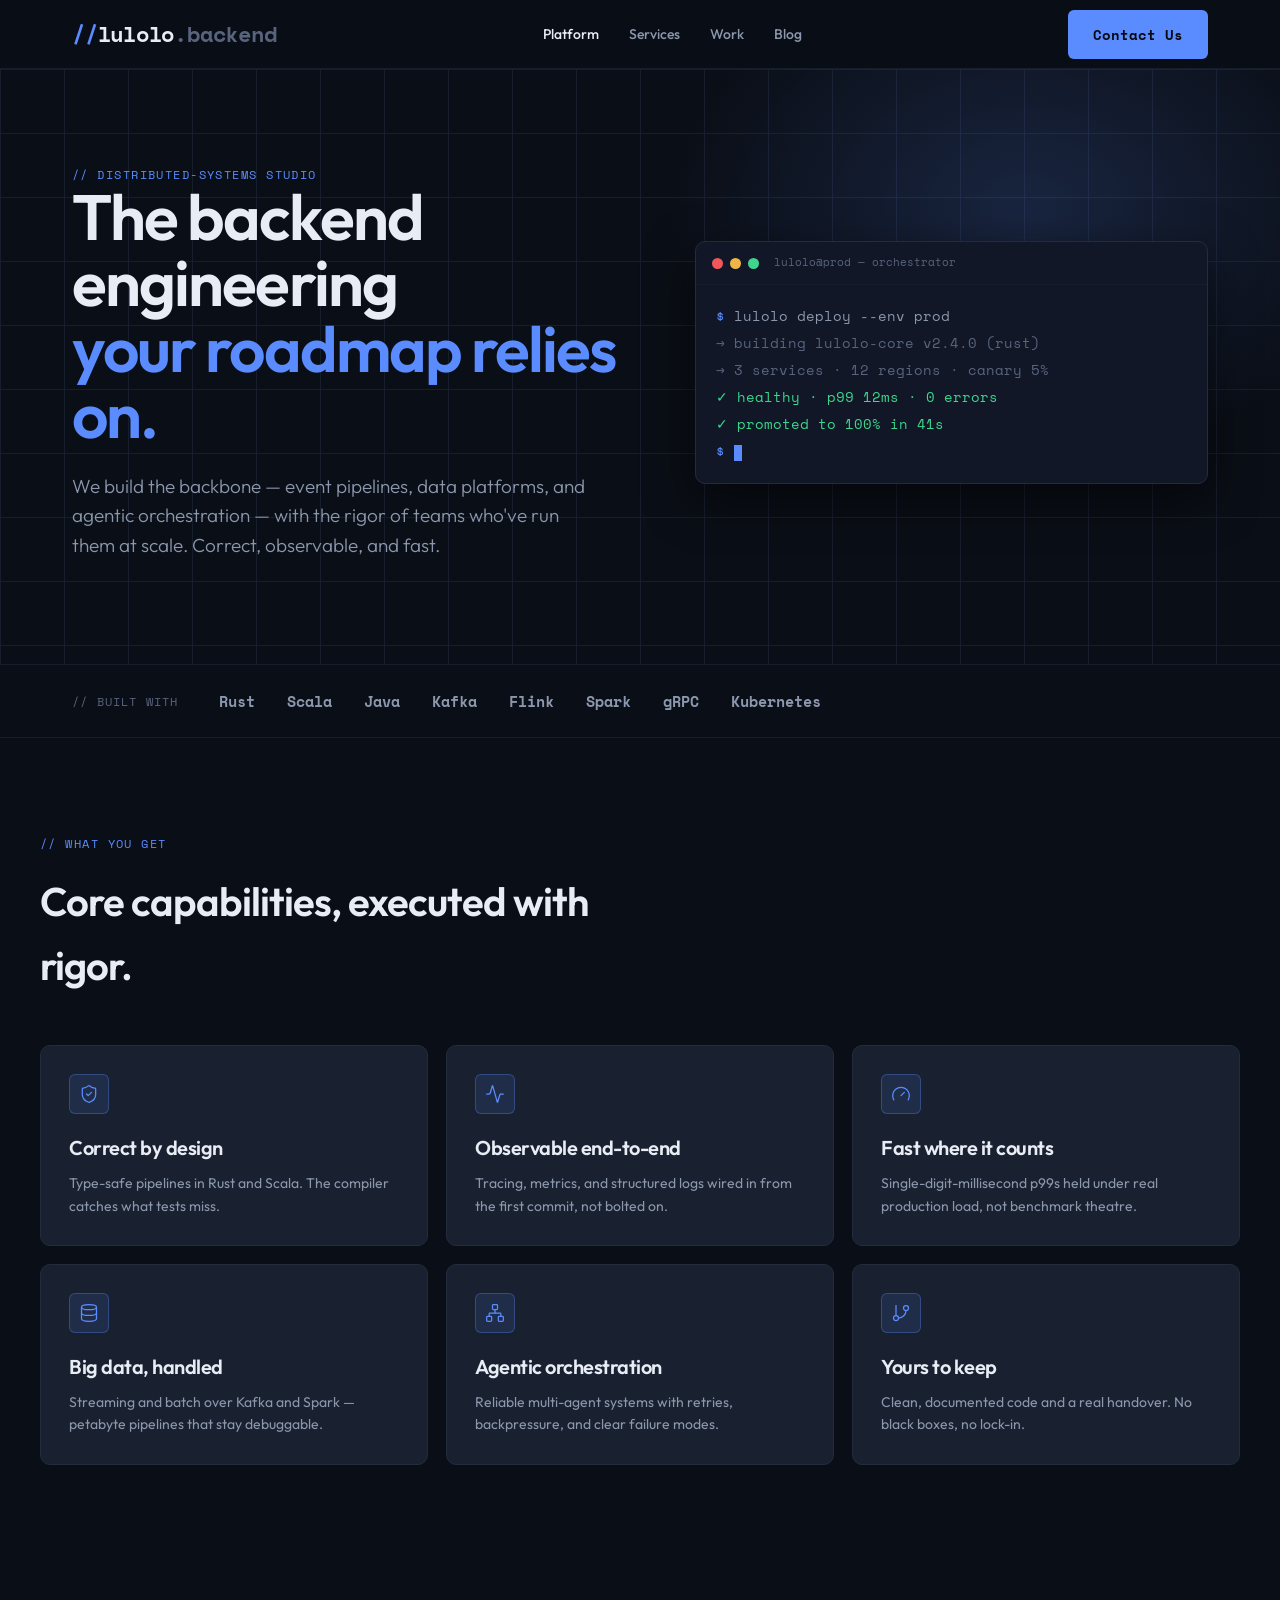
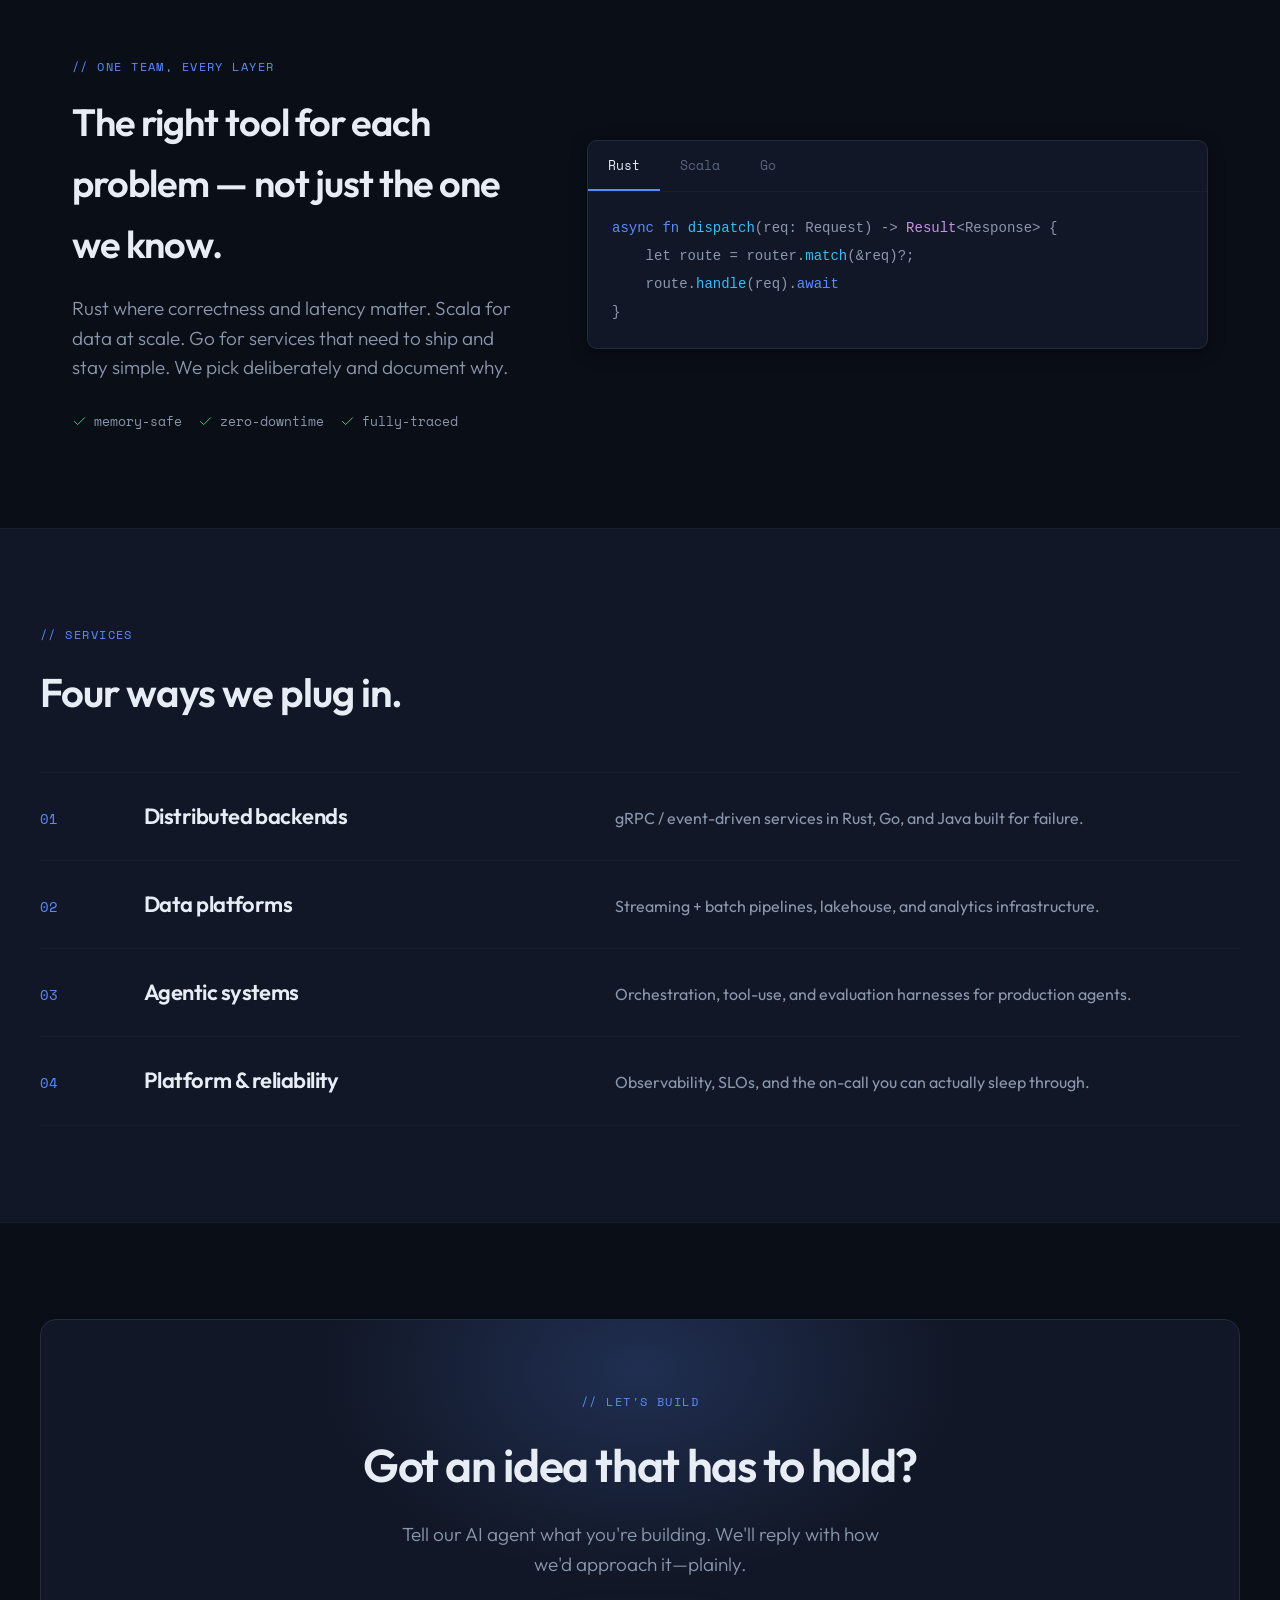
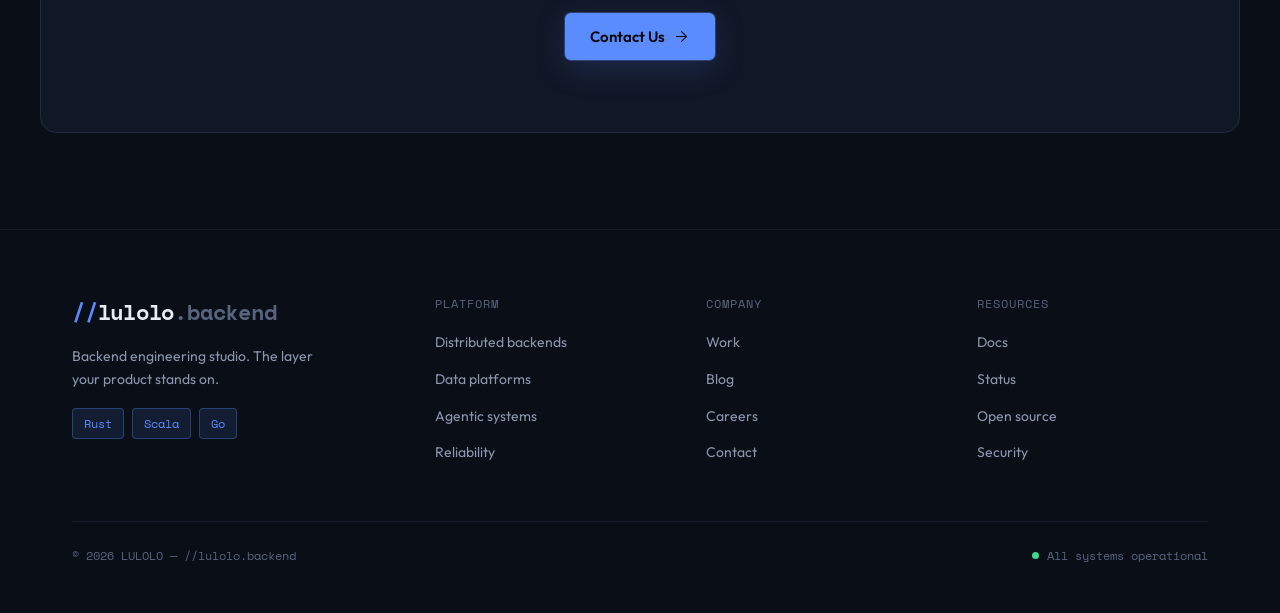
==== commit 9ff02ef0: "Update index" ====
--- a/index.html
+++ b/index.html
@@ -1,181 +1,295 @@
 <!DOCTYPE html>
-<html>
+<html lang="en">
 <head>
-  <meta charset="utf-8">
-  <title>LULOLO — Distributed systems, made dependable.</title>
-  <style>
-    * { margin: 0; padding: 0; box-sizing: border-box; }
-    body { background: #0A0E16; display: flex; align-items: center; justify-content: center; min-height: 100vh; font-family: -apple-system, BlinkMacSystemFont, sans-serif; }
-    #__bundler_loading { position: fixed; bottom: 20px; right: 20px; font: 13px/1.4 -apple-system, BlinkMacSystemFont, sans-serif; color: #666; background: #fff; padding: 8px 14px; border-radius: 8px; box-shadow: 0 1px 4px rgba(0,0,0,0.12); z-index: 10000; }
-    #__bundler_thumbnail { position: fixed; inset: 0; width: 100%; height: 100%; display: flex; align-items: center; justify-content: center; background: #0A0E16; z-index: 9999; }
-    #__bundler_thumbnail svg { width: 100%; height: 100%; object-fit: contain; }
-    #__bundler_placeholder { color: #999; font-size: 14px; }
-  </style>
-  <noscript>
-    <style>#__bundler_loading { display: none; }</style>
-    <div style="position:fixed;bottom:12px;left:12px;font:13px/1.4 -apple-system,BlinkMacSystemFont,sans-serif;color:#999;background:rgba(255,255,255,0.9);padding:6px 12px;border-radius:6px;box-shadow:0 1px 4px rgba(0,0,0,0.08);z-index:10000;">
-      This page requires JavaScript to display.
-    </div>
-  </noscript>
+  <meta charset="UTF-8" />
+  <meta name="viewport" content="width=device-width, initial-scale=1.0" />
+  <title>LULOLO — The backend engineering your roadmap relies on.</title>
+  <meta name="description" content="LULOLO is a backend engineering studio. We build distributed systems, data platforms, and agentic infrastructure in Rust, Scala, Java, and Go." />
+
+  <!-- Fonts: Outfit (geometric sans) + Space Mono (mono). -->
+  <link rel="preconnect" href="https://fonts.googleapis.com" />
+  <link rel="preconnect" href="https://fonts.gstatic.com" crossorigin />
+  <link href="https://fonts.googleapis.com/css2?family=Outfit:wght@300;400;500;600;700&family=Space+Mono:wght@400;700&display=swap" rel="stylesheet" />
+
+  <link rel="stylesheet" href="styles.css" />
 </head>
 <body>
-  <div id="__bundler_thumbnail">
-  <svg viewBox="0 0 1200 800" xmlns="http://www.w3.org/2000/svg">
-    <rect width="1200" height="800" fill="#0A0E16"></rect>
-    <text x="600" y="440" text-anchor="middle" font-family="'Space Mono',monospace" font-weight="700" font-size="150" letter-spacing="-4">
-      <tspan fill="#5B8CFF">//</tspan><tspan fill="#E8EDF5">lulolo</tspan>
-    </text>
-  </svg>
-</div>
-  <div id="__bundler_loading">Unpacking...</div>
-
-  <script>
-    
-document.addEventListener('DOMContentLoaded', async function() {
-  const loading = document.getElementById('__bundler_loading');
-  function setStatus(msg) { if (loading) loading.textContent = msg; }
-
-  // Error sink persists across replaceWith since it's on window, not the DOM.
-  window.addEventListener('error', function(e) {
-    var p = document.body || document.documentElement;
-    var d = document.getElementById('__bundler_err') || p.appendChild(document.createElement('div'));
-    d.id = '__bundler_err';
-    d.style.cssText = 'position:fixed;bottom:12px;left:12px;right:12px;font:12px/1.4 ui-monospace,monospace;background:#2a1215;color:#ff8a80;padding:10px 14px;border-radius:8px;border:1px solid #5c2b2e;z-index:99999;white-space:pre-wrap;max-height:40vh;overflow:auto';
-    d.textContent = (d.textContent ? d.textContent + String.fromCharCode(10) : '') +
-      '[bundle] ' + (e.message || e.type) +
-      (e.filename ? ' (' + e.filename.slice(0, 60) + ':' + e.lineno + ')' : '');
-  }, true);
-
-  try {
-    const manifestEl = document.querySelector('script[type="__bundler/manifest"]');
-    const templateEl = document.querySelector('script[type="__bundler/template"]');
-    if (!manifestEl || !templateEl) {
-      setStatus('Error: missing bundle data');
-      console.error('[bundler] Missing script tags — manifestEl:', !!manifestEl, 'templateEl:', !!templateEl);
-      return;
-    }
-
-    const manifest = JSON.parse(manifestEl.textContent);
-    let template = JSON.parse(templateEl.textContent);
-
-    const uuids = Object.keys(manifest);
-    setStatus('Unpacking ' + uuids.length + ' assets...');
-
-    const blobUrls = {};
-    await Promise.all(uuids.map(async (uuid) => {
-      const entry = manifest[uuid];
-      try {
-        const binaryStr = atob(entry.data);
-        const bytes = new Uint8Array(binaryStr.length);
-        for (let i = 0; i < binaryStr.length; i++) bytes[i] = binaryStr.charCodeAt(i);
-
-        let finalBytes = bytes;
-        if (entry.compressed) {
-          if (typeof DecompressionStream !== 'undefined') {
-            const ds = new DecompressionStream('gzip');
-            const writer = ds.writable.getWriter();
-            const reader = ds.readable.getReader();
-            writer.write(bytes);
-            writer.close();
-            const chunks = [];
-            let totalLen = 0;
-            while (true) {
-              const { done, value } = await reader.read();
-              if (done) break;
-              chunks.push(value);
-              totalLen += value.length;
-            }
-            finalBytes = new Uint8Array(totalLen);
-            let offset = 0;
-            for (const chunk of chunks) { finalBytes.set(chunk, offset); offset += chunk.length; }
-          } else {
-            console.warn('DecompressionStream not available, asset ' + uuid + ' may not render');
-          }
-        }
-
-        blobUrls[uuid] = URL.createObjectURL(new Blob([finalBytes], { type: entry.mime }));
-      } catch (err) {
-        console.error('Failed to decode asset ' + uuid + ':', err);
-        blobUrls[uuid] = URL.createObjectURL(new Blob([], { type: entry.mime }));
-      }
-    }));
-
-    const extResEl = document.querySelector('script[type="__bundler/ext_resources"]');
-    const extResources = extResEl ? JSON.parse(extResEl.textContent) : [];
-    const resourceMap = {};
-    for (const entry of extResources) {
-      if (blobUrls[entry.uuid]) resourceMap[entry.id] = blobUrls[entry.uuid];
-    }
-
-    setStatus('Rendering...');
-    for (const uuid of uuids) template = template.split(uuid).join(blobUrls[uuid]);
-
-    // Strip integrity + crossorigin — blob URLs from a file:// document inherit
-    // a null origin, so crossorigin forces a CORS fetch that SRI then rejects.
-    // The manifest bytes are ours; SRI protects against CDN compromise, not this.
-    template = template.replace(/\s+integrity="[^"]*"/gi, '').replace(/\s+crossorigin="[^"]*"/gi, '');
-
-    const resourceScript = '<script>window.__resources = ' +
-      JSON.stringify(resourceMap).split('</' + 'script>').join('<\\/' + 'script>') +
-      ';</' + 'script>';
-    // Inject after <head> so the DOCTYPE stays first; prepending the script
-    // would push the parser into quirks mode. DOMParser always emits a <head>
-    // (synthesizing one if the source HTML omitted it) but may carry
-    // attributes through, so match the full opening tag. slice() rather than
-    // replace() keeps us clear of $-pattern substitution in resourceScript.
-    const headOpen = template.match(/<head[^>]*>/i);
-    if (headOpen) {
-      const i = headOpen.index + headOpen[0].length;
-      template = template.slice(0, i) + resourceScript + template.slice(i);
-    }
-
-    // Parse the template and swap the root element. Scripts inserted via
-    // DOMParser/replaceWith are inert per spec — re-create each with
-    // createElement so they execute, awaiting onload for src scripts to
-    // preserve ordering (React before ReactDOM before Babel before text/babel).
-    const doc = new DOMParser().parseFromString(template, 'text/html');
-    document.documentElement.replaceWith(doc.documentElement);
-    const dead = Array.from(document.scripts);
-    for (const old of dead) {
-      const s = document.createElement('script');
-      for (const a of old.attributes) s.setAttribute(a.name, a.value);
-      s.textContent = old.textContent;
-      // text/babel scripts with a src: fetch and inline. transformScriptTags
-      // does XHR against the src, but blob:null/ from a file:// origin is
-      // silently dropped. Inlining makes it a plain inline babel script,
-      // which transformScriptTags handles unconditionally.
-      if ((s.type === 'text/babel' || s.type === 'text/jsx') && s.src) {
-        const r = await fetch(s.src);
-        s.textContent = await r.text();
-        s.removeAttribute('src');
-      }
-      const p = s.src ? new Promise(function(r) { s.onload = s.onerror = r; }) : null;
-      old.replaceWith(s);
-      if (p) await p;
-    }
-    // Babel standalone auto-transforms type=text/babel on DOMContentLoaded,
-    // which fired before we swapped the document. Trigger manually if present.
-    if (window.Babel && typeof window.Babel.transformScriptTags === 'function') {
-      window.Babel.transformScriptTags();
-    }
-  } catch (err) {
-    setStatus('Error unpacking: ' + err.message);
-    console.error('Bundle unpack error:', err);
-  }
-});
-
-  </script>
-
-  <script type="__bundler/manifest">
-{"03b6061b-fc5b-4eee-a007-fb301122e56f":{"mime":"text/javascript","compressed":true,"data":"H4sIAAAAAAAAE+y9eXvbRpYv/L8/RcW3Y5I2BcXO9CxSKxlFlrs18XYlOZm+bl+pSBRJRCDARoGS2Ym/+33OUisKlOw4PT3vO36e7ohAodZTp06d5Xd2Hz68Jx6Kfy+Lqaq0EqdKTlt40sAfWa6uVVmvlqpqs5/[base64]/gLfR5VlQqH4hvTV1D/n4k9lydVIyqNL3ASulFJpe5+JZ/DN8OuIrBO6+HUBv3WxwI/uOXX4RW5cwW4wIZLqI4ED9/GI32730YwoSMhTcBtpM/i8FaK6Hbppi2g/1794S4lg1RwQ+q0VD6QAwe/2v2dfaY3u/[base64]/er0/PB5/2cwx7KMv3p2evjH7c3NGjlPtXd2fnpydH7x4tXT4/6PaSkvlnWuOv09ffXs5Pnx6ZYeNzUsVpP48oeTp7d8eQ0rGn959Orl+fF/bhnstK5a9b4z1mevTn88PH16cXr8bMtE1c2NbPKLRs06c/Xm7DWwii0TtdYrYDK9Xz4/OdvSb/P5RVnoTu9fHL941f/pUi3r+Ivnh//nz/1flPJvm/iLV8+enR2dHh+/7P+sns30tFGqct++OPzzd8cXJ+fHp4fnr04vzv784rtXz93HRasa2daNKf7s8M1/JkoP/v3fTckBFLWcZa7aE37xrBou5Wai8PekVMRlhShmInyBfLFal8jPDJsNCnzh8WJTjRCNatdNhV/u46MP9/A/0G/3fVs34qBn2A8ehA29TRZ7B/0Ky6Wm5d3+PTu+ziiwFwH774wjKBwMKBooPt2Fc1uIh+J7pVZatI2cXtHZp8R03TSqgkNRr2Q7Xagmw7K7Pnc/okJPbRk4L7A5rhoq//eialVTydI+gJGJn6mGermqK1W1H/jtLv6XW9/D/kJ39+/a3wl0ZKDhdJgV83UjkaT0eroQUotFfSPKupoLWYn1Kpetogr1ol6XuaD9mItZ3cASFK2olMrhEOof/HfQ4BG2ZkffNrLSBbQcjSD++HDa/u+1Wiv7ZTDwMU3lrnjDJ1KjVk2dr6dKTNRCXhd1A8O/xDGr/A0OSF+CUFOquZxuQNJQGVGUxo4W1fw5vtoTM1lqRU3kRX4GNaxLRW+pKi7zUfNf31SGVKjsefwSRDb8wiy9uFnUZgXqm0rIauNeQlnZCtnwSnFV5UZMFBz4IAW0zXraqrx/jV5hu78pbdomn6rJes7tPmvkEtf2g+GF/PHx+7aRZ62cXpkiZmNaLqhVXGqo4U+z583O760RSxsewDuePkr3M+u2KA5cf8LWXft36wH1ASYL6BlLiWK5IpmI9mhRAW9WuZhsAopqFIj1QFT3tvV+rsxqU+1mSm/5Bgsf5rmq8vUyGK8bKiyc5koHAxzBYZ4DD1EwZtHWKzHDMd8s4FIBL2hkQOtEp9eyLGBP5fe4UmDx6ZkbeXNLzT466JlkO7nQp6cKdn2rSGZWbkLNDO7olZoWs2IaTf29e95A4ZU4uOMs7/ujgS+TfYcXwxGcgIOBI4fw5PKp1R1Qu2Lnc/4zG1VVcAKfTeuVOnx9AqsOfA4X9vj9SjUFTk0pjhoF83l8DUv5J1nlpRKHr0+yoJojOV0ovh7YqoIS5/Y4OG/kFKjBb/FlLa4q4HuT9VyPxWRtTp2VamZ1s5QVXEGVbotqHg6AePWfCqDecBD4Wot1pVv460Je10UOd+dnsizhFiRmSrbrBi/Az4qJami2dbuezTJxUrVAMnjmUFNED2JaN0os1XKiGryaLeG3krooNyIHYhGazhHoK9ZYaL1WGpp5evyDmKyLMtdZOAykstTMnOMBc7Mopgvq5FCPTAOKqVrc1M1VFnDgM7zwnTBn15bvp0WWvZ7n48433km/1/ei+xWePXvdR/bk8DoX9TzrPVDSL/ZvqakrdKQe+7tvshFTWZpruNKw+O2izjW8keI7OVGlWJXreVFl+AV9dlKJ16evnoohyFGVWMnplZwrLW6KdlGvWyGnU6WxUiIrcwrrEV/x24XawJkvSjVrQXCzD4pKt0rmuOKWV9/IphriXmnj49GxIxDqhkAkFyVuF9nM17BndVaqat4uxvAEqAXUD4dNIzdDLPmNeCy+pY92xGOxJ74ajcXFldqIA/F4n/76A76nH48e+UxQYK1vsdSOePzObxifvtu3ZS1PFGLVFFX7o2yqopoPBzC+wVjQCKmfo+hcvUf/s1OimqZuPm5Ontx9Up54s/IkmpYnbl6e8MQ84Z+9U/MkPTdP7jI5ONK7zI4/PUEVJSgoowqMrMiaqelCVnNUMIEyqqznxXQsNvVaLFGHeSOrFsgZVFHmO7pfoIBal+rHol3gkflUXWc3NzfZTxro+kaVZRYszlZB8iO4xL5XnxFe7igGDUfBuU5f4/15MAqJZylbOOAHX+qBWymmGPgPaGamsh2+xTrejQJ5RemyqNqdvNBwCuxU6j2o1ypFauMdwxR2tZypHVBJVfOdaa2aaSyyQEswv8+oQ9z0Uq48bWXRqqXfeRY7zrBaems7N8LT50g2arYu98TpS+/WkSu4IWpRV0QKq0bNivemN2FPsnWlF8WsHQ6Y0vbEQDzieaNGflTI/CropCyh/roatAL1qatGyRx5aCZXq3IzYg013n2mEsoULTcMvLpR8kqLk+N/2xOLtl3pvd3dedEu1pNsWi93Z6xi38XZ3aVzeffx1//8+CtXx12XpKp36CYK/d4p6/mchRP494wnHfR5bQ0XKup/BkfJkPfDW9x078Zmf4yjuRtFNxdY57zIYSLPWtkquqE+q5s31bJeV63K7XWNL1zxAfGyrlfD1XpSFtMTkIuqqRrj6aaal57U7e/DC3u7RAVQ+HHmvfQ3m726vqQ9G1Ty4IEY+g8y0K+UcoNlf/klKJxV2C0Qm+mcLqV2+wyauiGy+h7PorDdR+J+dl888gYY7Ok7TuVb18K77u7pyPJ06Nw/[base64]/QSfwVBz+hLAuEZdgn1JFRMeUqTo4WaXmlxs1AtqPzqBtcSuSEOUxetr90ptF1jq2VZyUYujZoF5vhDtLlQbVSYHzfKnrBwEXL1MBf/eVLXpZLVB3HerBUQOLc4ptuEqKGnN4VWXheausXrsX0yK5wiaJeVZi+onj1PLxB2tKOCtfc/IT6M78Vz96xupkq7lcjYosnarwp5uyiq6/pK5TDFFVB/ofmKCARoqpqqppVF1W5oS90olI8fPqzq9uFDoEkpnr56QbpISQyZPzU1/BnkF7mxc4s7FtcRGwbxBpql+nW9BLpXK7C4gSKhZdWf7Y9Z8YHmfbGQmgQnUOqsW3GpUdCADXgjiQPgHsnjjuGc3BRliWVoNsQlTZLdFESll5ZFYHkqa+q5tH36sShL/gCty+7N04IVp5dxLz6WSmmaaCUbRdfTDsl/awjpA44d7+JHOAlCzlrVhBuHiKS7cb4lceiDx2MEnBZWGytLuII7qmUWRd03OoykCpQoX1XIIpBcrTK4ZwuM7UhS56noP3wHM1f9YNS7Z07VqpS4a8rSDBAJLBOH5Y3caBSXkG7rxicyUFCskRKpuE/3vE4taHjCs0FqUSzhu0mpuoSpGkWnl5ivZSOrVvHCB3UgLcJGXi5VDg4M5cas5VjwFUE85HswLFTYAyIEXkMcGF27cbcyn4FZqMscFIvrTj9/E9Il49kHpNBStQpnWbxU79tofv970jqTGY5qK7H7w/902m+85rYQ/5kCPxih1xOt2oj6kU3imaHeF7rV9lpwAXeUoprTChXaVGaGz5+yvR3qX6oGr7cgMbRqvgnENHktixK1gG2NR4CpjwWjAlQ7qKUryPC2BprOxPmrp6/2QKNaayWCLoHYZS865hLzUOTrhiheYYf+vmS9kk1byNKjan7Cp1lbw47GfuUkCf5dqP7lb0DqZ8wit5G5Px2fTuWGGQ/8+5w1mLF0fiBe4Rpk9Nu+VstVu6FX7k5HbfIHs0apv6mhV3C0H4vE36GzEAryC1WuQHMNwjDMG04+kT1S5cy/qfjisZ0mK30MgfY1Xl/B9WTMC9mYSUF+jmXg4gj/3XfP+SO8tOFfqAs4CZpH6YmIQDRqpscoBcO5wrMmRV7MZooMqzRJJfQgu+cagg/FgT+RTutQwPIWf1N8oZnJddmaUaBMhY5xSpairhQ4ZejYRGc0XZ6FzrZsKjqwVf7yS/KGYdXNdmo9vUGhQ0ustaXa1d3GH2PpwMoD9CmX+khpwJm1P5ck8LnlgNt7aHX6vkQOHW3WldCbarpo6qpe63Iz5g6yBh7aVWANW6OyaqIE+x6Itp7jdTATOKFTWZnjBS479YoUXFSbZYt0ceEZUu/VdN2aW49hd9BL00lUDEyp7Xv2zgFnce4PnFwJPSZpT7rcr21sLw0TxfcQYe45q7oA9lxRhdCX2RrNZUM4D4MZGmXipFOPVRSsV3hmWppz29tqulHBCt0JOcoIDmmwuODCapzRiXJ7nuqbNfWSNtxDe/qjTsSOHpbMGyCSVKOmqrhWr5E9wVafqFndBL4w0TVrjLcmJEH0zgx6DK8MS7O3NtDtTJQhH+BY7FUJnfVWKzyGf3GH523nce0NsuWNxP+Ml0x1l1Pc+Bm40/wjznJt6NI/x31dQqxpgAMlzesslftOCOlT2HeDYzexYLa+SPsdd8sEjsTRa/SfcGd8u2jqG1z8Y9Ty2aN9mGXZaE+08ooUG3wW1TOenGvZFGSObmujfwJlFGnYnIoWBUhiatvryZww0TlvskjCYbflPmEmkk/Co+Uz6Wo+WVPD3fh8Wppfr6PxtYy/Uj/zSdqZhx+5PZncWDMJJ8WdNmjPDvXUFcEmjbdliiA9TQrTpEeFHT1ISIhP1apRoPfOQcTX5mCAv62zOt4AQdeOkm4xNQ4b8EsRk9dFNeWpB1ESqZjc2eFWx00ArSxB1hw0Cld3XrNf/bK+preivoYwC2LlVB/4GTaVmFhRG3xIWAV/o5yKfa7aFkM0YBtI2OjoZjnQLAI5Jz4n6qPlx84ADvrAciVPQ/t2YH8Mxp4JYCmvlNBweMPmATUxnMogME6bAuUSjUTHF1TRqL+ulUZpl40AAZmSch7qWjUoCoE/DASNlGB+ywbvxlYf7OsT3oYX/jHYdCjigs5rDGYBBgmWPyvv0BjEUCtFfbmzYe/rJ1//8ygbvCNGuX/Pm0pYC0NSRV2xbTKgaBIzyXRRVLPaHQN88aJaXrNhZJjYLWPhV+JMR3PV7iW97MxFcjj4UuOZAtvWLTw6kpSyqMR/yGt5hmsXEnkmvtQD6u/br97xH4/fOWuLcFp6G3bjOxjwf0f7waRZH4lZhXfxoorI0Q0BLWvBu2wh9aubyk4U1THyR923IFx2HLX2lh6/u9XFwa7J0/VyuYGJDq9Z+NitlzhI8byADx3V1bWqClVNA+9dEKLM/VEvZFnWN0L9dS3Lot2IKRiLcA710Ru7ub1uvl436r//[base64]//[base64]/WzzD9oUdSUZZH7Mx2DvSRXom22XiiAjg/0LDMp/yVk2K6XgjQ+Slo6cRQJTzgnDNJvyjR267zkjyZ4U2U3MbXK4HKx8lGzGqQBwoKuXJbAi+x6BQ4xqIDuM3KdqBNfQu5WqkK5HqoVq/BxUflvl6g4RhhWlrnTDyUoBAG4WAsrtTGBlHBFVu2bVNM1qAEODo7s449Y08kGAvVTrMRcjK8YFOtbVPgRcvUho6IYLtCt0/zPe18n6OOw3HfoCYV2EHGNZkKgc8taw0+9ssl71DtaUhJt4fMz1UHeoRLovhLa/ayc+gzY5423q2X8Xa9zMR34Jhdbcz8YssgLUlTHXGmV7NLNLO7jfa6KZZ4NLy7NPpp/[base64]/iyQ43QS9wBoJWjLhRMukU1H7NcD6OYwCqTHxierXM0caJTp6lVfIc9jqnXbYYx1NQoo1ubKFABURV4JF+Ket2u1q2pzxh2b8jTDY+EIRHk2B1Fr+HQfooqP9rTbPwgnYmzX/E64H5ZGE0a1gk9hNJ7yEmEbBvDPopqtW55YojXQBOWG1a8l6VWemx843BAPBLaEW4InmGAwC/cJp4q3daNHxJ5g5MFn7nJNAwzXslf5WXtnROOp+3HsQZIC9+rzbYjwr8i9519/ulErqSDc9omZLyBGIqCFLIVnAh107IQIr7UGepHSDVJy7Jc6xZNH7i78sQWMv9Zmw0E8wqum5F45KsQzLHZexQTfYJIOmxrNDmzzVzTlmqbeg1q7EVdtxTBukQ70OiWQ3iu2h8bWGRUqQzrdauac7xnFVVl/rzBEoF5njynnZfxgbCf+t7HXuS597Tj3hh84d13UEHCXeVmbLdiJ2f3wspgLH0Z6cWviAIPxLf+2MC9eQgOw0HJR+L+6L7Y8wvuG9kNQpZBUgPbHcn8RP+NghAFwKvYhdhG3033WVMvKTYuXocj0i/gOuCtNrx0tYkxD/ibge3Ry7pV5qCE3Wj6YcKlDDOcq0o1yLMh1oA0r3BM9XZ3OPKipDo9j76AZQjGYGxK4iC2AO3uij/hkVLX7VigqqUCrWXdiJ9gqxUVBrnS8EOq6eAr+OyArwP4GWCu4IWgWkOQ4SDBEk7JeJkTH1DvV+SSwOdmsWWYI/YON07ScPSXG+dMzmcn48vMOJQXFarW5uT2Z2yB40nbis+QoozW3widiUo2QEwsXX3wtb4pUPD3F1jgqZQCktmLmdzgmUGRsQzQ+9aDrul++Zpwa5Lf+RAyiS8Nfkzq2xi+pvv5GWLXvADommQFPqZL4msD6LL1W4vq0l/Bc0B04Uq2LWUHkcRfsux3v6MP/G3gdcgHxnFdMWEoRhvqqCLoasTHjNsBbJDsqK40iNID7+ALV9BB+cQNGxSfO7dsPsgugj68NmhA6T7E4D57yXb8E5OUkjiv5LE0FoNnhP5zSuA/qXYsDE88TjxF+ahL7WsPfoD+wfq7j77o8Neg77agP38f7vVMZh9Tz2jjw/nzAgCD0kO0uEH+EMNewYABQChQzEary8svN2Utc3EQls8u+EX3C3BF6xaHp8H0xcqQu80CVDPkpkejsHGrF3kfL0Li4HJrkFyPW7S2M1mWIBSu54vUMZJC52HVmWc9co6SziYdlnBQJMdnx6c/HD+Frfr6zCq3r9RmDzU+Y2525v+8uAAkuOgJQuDRM2OYxpBSgJKQJTT8vdqwyepsgXc5792pmoXvOOLpcFKvWX4+VTPteXamC1jHv1AmXkj9A8gcoNYnxJ/UfSOcIxuGCOH64Ic9GwQ3Dxgd26ntfM9V69XwVJHpuG6iaqCcR7PQNtf04AHXaVwaeVZCwksp7zzDZIJiqH2wSCFDCcya6an6Xm0+daqu1OZzTBVW8182VXCJvGWq6MX3agOj4Nb/iF0y9snEDcnEYyLhHhqHTgrNTJm7fw7G/kX/fgrH3V/ON5WZfywyf6n3xOWV2lxaj37UWWTivNmwdwdDMhg/nUZpMOeiuFxU4tLO1iXj2dCkQtwma35BN+ZVhG64cM5hFXQhh2sXe6xPF0WZO5UGxdLzhQcUWtAR1OM6ayxWRN0eGmMS3uF+0lndzHfLorra5enZwXUaDcKV6qUTnrPk8kVUGIRfpp0hmEaQzp3nA/o9JFswDiMWsmxSOoZr/BFSFHqqZr+eQk/V7KMpNOLqvRQalbuNQhs1+x8K/UgKPVWzT6dQOLRupdBTNfsECoV6Tmb2AD+SVVW336nDdVujGwmo7racQ3xP8o43/+ILZ0QHUCczjrwPHpjvSKDZWpp87V+CHgNOheDD+KiLI/t7hc7+1tgHItxZaZHnbdDcu3CT8bZx4vj9L/V9vPPJomLatiYtfMm6jzPSm5JHjvODsQ7sjQI/v5y8UtnpfSl/[base64]/VWbdgRGQy7h/op5cGDWGmBWqzIWcA5G220CSsVlXeTFDz2ZgznOCh6CRMuxayjf44Qe8oHYeIu/rPL1Sm/[base64]/L07riRQTeO3pVgk0QrQFX8dQ3srMgBQWi2IZ4pO/uDKzLbcC+BWT52jX3HRnU/vBdpaqJwrWsSkFRQN9S8h/9vakJdw5UTb1HZ0DhhAke+xzFErvVTNa2bPLKJNkqvAO4dDNkzw/xtUJzyuAAoLWqC3LP7s+O/x+4WjMkJizUryc/JAT1hpGBxrXDjrCiEgS2ixhVRvSeCEODGT2GkcOi4LYi7j2JUcUA3i9r6LWbR6nJ8F+/C3Pil/ajk1Qu5EjXFMxsUPOM/hie1q4l8RyDEEEzcXuIFoarroqkrwnbjD8y8XVC/UcXCxn90mmcvhmoe0LhmZzryCSVcSnDphChv8qeFj12f2sRMV3W1o9BZA30ThsQJjavUmN0OSNp2NRXVtFznCiIQm40/ImgUQhdb9tsfMR8k3EzCZoVjyatqXtVwFBZtZs7stKgcztEYLwoE5DrwvdpDydiDVsZ5tiPtvLppitZJ0+45Xkcc/rJwsGR4vgCTZbYI5ADQmrjsbsfebVhjMUBJ9zOPJXrBg4GGwrGc39SGCDULMpSp46b2zkE+LZ1viMn8oDzaQIfzJEly5KJqyNZ/o8QC3DALPmB5QMTo7zxnOPd/n1nDpty8+SheQRS8f0GIwuOZhums2d9eKm3nZB0al+mGKDFSLskRWNQTSM3hyB6u8+JaVc5K/DBwD/bF8LyeanqwI1dFtmiX5f8iKvHOniicIBCM+Ag2mke80jeq8o9bmBM0s9DZo1UDtx/0ccWthd7wU4vbbD5xCml6RnCgzlrAvuWdZ7h7Ow9pJweI1QgPTajynVBMVtTGmu/QuXMmDryriXczieNt7npLT91REh3y9Mt+h/xWe/yFnII2aMv+SXOMfkiuaAeDjmc41AAc+Apf8S1litgLC5ma7Gq4t/zktkqwGBPSkv3FPRkKyInEVfREgu1BpEQCgRkAxhsZsgRuGGpJxB009ebrEag+vghtQXFEki0bKhiwZ2/Ny3d2Otyj3jsrgmfyVjNizZLc/8B9FwIBOfbdRJUDPgzeFkCCn6kGoPXqyjnbAteo1A34apRlTeFg/tQZaHhU0nDLzxG/NgFpK3bEE3+TReUPDsRjNxXYSmbKwCzwn+xmIRTAyyXq+cavxfYLgzFMyEf0iWPtNuKsEAfiq31RiD9Ew9oXRYil62p/W4Q4uoV4JByOrt0mITH1HiTxIeHa2cYP0rNG8S2ORk6Vrstrhz1CN/PQV8JEr2dc6LV/XbIBjfaNNcV7z/Z7N1a6Tmq8Q//+5r9tq/gV32HDdF2igNX98gtw8VgHGXry9bseiW9vdzYavKkwVH0g9tiYH0wBMOJgoB9nF0vycKg3GpX4SGvG3ax9vuBxy028V1trbuddh9eyrtRhlTNkGBx5dZkfG/mwUjffu7mDVavUjdMQBF1z32XUS/p4LLwX2Gfv9wX1P3hitAreM9YweI98AdC4HNiedYCTjkrk1VtFOg514l/SaJ4BbgEOP4BR+RQhD1reIuPBazOBVirvk/KA5KxSxcsS5T9L7OwY7+I+K978tgn5AlQJht9ap2MZ6mIJBQHU3GA7Ujmi3ZoeIFZvGD7YEU1fNcUcIAv43IPTclqvipRcylGZP38Yi0jyv7uMS7KW+dzKWU6sVY42KaULiFmEh831I9wAwROZtD/2ZeZaYnlN+bRNNZLUlajTXwOMaajYk5PAXVrZzBWjVNngFaccNEIHOK7ynGqvqXoiJ+QUSu4IrDekVEte0ADc1022o64kr8KNSUuI02A0oHZQY+g/GCRhYiEA5Fo1Deb0cPXWnMBIBXv781wVYKpBIQpKL9DZl+yPPHMK6JVsPP1a6nZh3piO9vLUjiDyj3B36BXZeS0UwWuYlzpAn0/KGh7TyYwc4//ukWdELM30ftOZx3+Ma4OjxT7ZiVOWukF+0S9ZiX4x0S/08QKYldx/vqWi/kuP7wn4Pxeg/34XoNvvKP3ypAoktjtZeDrS1Q+qKWZkWrFQBs6yGRg2P0p2KjRqqH3pyeElGXMmaxxuAVG/pGKXvf3yUJRCCa0gfm6FXIpl70bJgAGS4RciyDJ+bLyk3SPrE4+fdA1Zgf/s2fHrQ8yvCcw/Gxjn1bM33wVv9gaBMvNYT+WKJF8IJcLDQ9cM7gUeBCYEBy1tOP8FYUfdS9iQ0bjMoonCmi1KnJl5UxDNalQEPkrBpdBr/26GRkN8eqrm6r04ELtvD/be7c73o9fN87q+Wq88y+LgYLAnBgdfDYzWebCHD54MaAfENeR06ooD7B2bqoZe42MfQwh8qzshKkFX3mIZ3psfwovJ4HdwWAftdvYQAQyfg42HskQaFBBy3kIDNTqeSM7dALwXcr2Ihbx2xmln/Wc/iDgzgu/K8ULiwRykeYO4ZA5XABnmOFyNv+w+gsXoruKb8LMhxT6Em0S9b+1E9zczFoPfPdgddLnMHzF4DP1DkIpbBlgGcGcyGqNm0l5F2AFOAgZVj1eFKXpo/6KwWrTOsAcSIEqjL48jY1sFmds/gGCt3osT/H+DNk2oI7PgcwukwCPv2TzekvkBb8yCYHrtVQxb9rALntaEmwd8BeVLmCOKRy44/YQD3ZuURZWXm8CfQlWAL+YOazL+EsL1pKynV2JVY5IfMFGRT9XxGWG5BdouSB3v3Up9fmie+wzRu551JX/KZVgW06I19B1m7UwL0l6do86ZGezhIUrT3fIo/gDgjGkavV6aJQp/nNuT1p49LbVq7wVnLb61CB7Dr/854V+4lKuTqq1DOWJMe31s2MZrTM40xqvuWf1MNl0ITQ9RxPgcWgEn1ETiilhBdWC0afScz85BMP+HLl+BnAB6Hoh4KwhGpvhFjUtmrlWeKJJMR03QiUcG59CyoI4gZ7Uc3jUw/tZLIRMKwumIQQ4XMv6Xe9FjDtb0w4e2tEj/MF1VHI9kKN6vyfTIDC8ZFCfCiCZfINjrK5SMX7xj7+2W6ESDhp+GIvAFnUuxEG3SjUOk2pEpwRUM6ZuRwTJDsEQUGRGBBt6NGbcaLwlwnEmGVUT4AgqGJodOPgsdhRpXFawVzeq6RaUKUS2tq/A2hZgD2sOef//FVxTnYPcZbQpQQjs561HEji+481+NxJ77Mswoy6hW3tR04k94qx+5XgwGkSLb9rDDJOFft4L06WxqwejE3UFSzRBwJa/XMWMyjY3FYODLTNNkkMvUa8tLoWdvXj7lJIZIMxkI5H0TGof9saPUZTG7JLxYPIPIWYcwWTR6/XLQG5ybBoJdzlRclYGVEMdnzwFfu1mDr4+u0WcI9KbW/5dj6ICGwensJour8qCY4C9wDaobzukFEsyVZkdJikMWea00nMYo90nvQHRT5M0JnqiQqu0L3rGYmc2+gTM4Kj2KmVHvARt/eKfoQhFzh64BIqA2A3gwqRmHnF8TrBHAxV+pjeZtvmFfmzGF8UtfuUKa02vVaHVYllapYVBn8xrv6gZbCLGEqUh3g9FhLB6J4WdfwF+3dOLbO3bIKgGNm7JG8YY1PJLZZTh7vxp+xZ/DmCWhBNYZDrInsYfZOh9Z9pzWiyJbylZrvQh4Qp/k97gjlWD17p5YcVC359yynrSNUkeImovaHNCO4S//XJnV6yo3EqGFZKdvPQW7qZ+J6ZYjxztXxKPg1u+JTeaQsXYjt5W36aFYmZZWRHlH/NvCUxqa7iN8ZzCS+HTkw7Hwli2YyUcHCRG4V/7ltjzxN/LyCoVAHHJLCFnPKop0ObG/3UwFhzWLz/[base64]/Uwbg+G+Jb1tFTfO2C/Ax+XF8WMn4Hw2Y8IHrgeZj/VRTUENHQ8tj7AsRU2M0JUJ84Oy4GcS8V6F4LxQNTVslQkQ3uHypiUtGazcahovLVS3iM+tXiguawMw71m9zlpHhtUH3HoG8Z4zgq641+GloYgkcHHKPbxp6llKVdeNQFK2lKuTAZmuxtI4RUlqYHTTckpJ6koleSZS2ZaePjBjdhybJgjo/JTceSOYfzDh9CBdvQB7zmETChXLhCwo2A0yDWMEYP99AYV6/+MTYNxnLk7Jo9c3aCjODZZzzhqWDtUXV+hZMbl6ZPgtUvJ43mUeMqW6MJlLm2hncyJMBy4fCDevnNS0tSKR/ioR7tFn9KlMbo4otgW9wHeWxMvAaozRWB7lkVGqndqpusPRIkP0nqBW3YB1fCbbAUcyq8kWUNLRjd9nhxkMiMcNt+hnMD5K1jXHiKLg++rR4/2STcNtx7jgFVtMAQytWhVl0+RyKYIZHM9X/wX8ywIvzDsJsG3ZnVzLKcL2Ob/aHzL9azDrPjdUYJnha8SLMcUSFCEa3Ec1WNI5O6k5FWWQar0DSegsSbyUT+lkeLlQ6cTHebwrATTGaZ6N7NsQjTvSGOom6DKbCd8251cwQcN59Br1A5JzuHm/JUk2tZWQRrv85gbR4a625YjzaC92/MHhOmiMyGY2VNOiYVZ6IpGG9kMrWxpwQe1PNfOwYCUwybBm0kaC8ZQWxXFW5rKPstkQiPRZjcX+xD/nnSGhXbTJTXAz+mkVRcyUd5jay26UgJ1wIVQGuDPsU1fyTFgtgGOxPZTA5pgeDnR6AUpJCAls9dbW0zXJd55ADQe7Had4yDiNzZJcsB0/HWydcWHj38HpCOIlhtVdrBgl36JS8vAzPpRdVH1ERVDPdijDh3jlTdSEydUIp00cKSlsxdqTkfMoJwoo6O5y61i4BfLnDvK6JYQoULrH0V5MTMasrfXDxEkPXkHnAGwau4cdI3qchIkphSXU1nCWrfqiLKhfVe0+tJU5VArUAGBw0LvTWL0ZNJda/WtJ9AZ+EUzc3H0tQ/e6MU/H8IdDIJVZYMqMchYyZgdy3XZFqsSjy6zk0zuVYq8Bc+wed0Uf/Pib9G0bYsB5101xRKR1oGwgDHgU40TJRsybXvr6KqiGH72sr2pk/2AHJqAfb3HC/0So6jBNREbtVyeanwmJ4DXPrSNj/b5O4DrDz7i54en535xL4z6zDz0OkORze1CFW5JOKEmbEUF27ZVhEth46IveFA/[base64]/82MBH5CvZ+a0l53t3701MXCvKrMx5E7gO+E4KicziY6HVdN/R6EA8rDW4f+8IYKWYKb1Y2rDz4AyFRKqSjbYlJAoi/[base64]/pATx1o2/WaI63ft7co1B1SZPB9oFAfez90uAwXffOa4EgXycrvJZqJTqOPIINoOEFFdx6T/1HfuIJCMLjelm4d4JPPNsInnzTEJ3ca45N4kE9uH2Vw3v6KMXr13HmE3je94/PKwOj6mkmNzYkAn4FJpY/SO7Gq3lP4UxmW+ePvxLC85j6JYZnvb10wL57219BiJxlIp6EOKSZzi/QSRFLW6bPDnvFBfOm1cSkwE2o4PSinVLVQsxmcw7hm9//s4D21QrSnvGD3j9qoR0yK+3Zh6wzjsQdf6kF2P45X3kq4feJcbMmNfYPivxhS51aRZVlQuigvys0kvoIxs5uNS6AoQhQcmxYhntMDEVJfFNUes9FTvrEE3q79xZ6kvGJDagwCP95UAPxeyLL4mwKz8s5j46v/mtM8s06eENwwwgzKPXbPfiIVxgEHS1kSBpz6E1t5Y8HlPT0KPwLQKNmuNZpKgx5FkVFkh7dfOfuLKdEuVIUOcQdYeMjwSRAtVrB2kmPE3rfkqBfDiy2L+YJTsglVIMSdW/aBtmSBYjj4eCJsLsA93ij2Ly08TQBm0QXutw4mGqPZQLMACI/Um7ZYAoaakYltzIWkjH+uSkpgZZzSaFLqBlPSsV4Pw3MZldaVMd11w3R1qgqTEc6K95zgiStvYMXXNgmZdDfy6QaywVgkKDPxGfwx9IJbMP/oqyCuadvqG6r75RfxEcRhFvAO6yycddHQciLhgnnrGrfEny5mjZX+gBPuD76qG8/Vf7BJsZs5OSn0NpgUepQuZicFR5qYjdAx6qPGRsnjwEsddt4AYlC6+wzRNCt+fyMLQrXkG7QhWb9KUljCmkIy3paxq03Ge1b/o1sF7Fb7JaIKWH7ZmTp+5c0br2iiiJ0z072k+0XfdBkiDfmmT5Mp/slFQ0IMP+qPPWbpELj9HkTSsEKbmAcMBdP95ptKLospGDRQ8qubdjhCQyW7exkcXFaD53viS/2X6i/Vn+t1g6mUjdBR1vUVZqTaE3+pBH4MWJwQJQEsrFiS8g+goyhT93SKEVyUGUw2hikuYWVzBROvqikiAbpBDTABrngR5HGBIQ6HI3HwjRnGfRjGINv1yg1GI+g2uuEYMTbswhq1luVGTBrE6zP6a0p3XDftt4NxsGTbEIQi7PnhgHWBAyDWoJL/WbXtq3b/7pNuTJlecYM5kIwVImkiKbZ00xdif+HADtD3bLIgT2P5I5pSWHVMmnm0ghhVPi+lVWQTn9gLeapV5lLhPZQVqGtOsQp9Oqfgrz4Nsc2NZCvkPu+ZztsX0PpeLB6aJgNhmJj8qqnzNU4OZwi9QZJCJ3y+gvDNI0SM7YJOeNy6qVcwIh1dBm5TPZqZ8FWPfhvhLbGbB8C/8d3tDpkagbjl8lipm6c9uBnCv9CDRRLpjQB6Ttru9R12JOLkiEu/J5fwgu/wUIOHQUx7ORPHJD2TL8OGNq9LyOrKk7uh5vtTPnag9cZSzdk/[base64]/OhisulWtaXRAl2oV0uBkjA4MYAZZFaR+QnjV/hQ68QvvedpUM/d/[base64]/k4IfY7n5CvOtWOPmsHU64oAJboEV33ZSbj0nTf7RsJfBCRmfjx1dPn/M4Xn7JowY8357JxDdoUDdXFQL1RQticE8Woplx+se+DxKyC4QqoCMAjM8B5dyg8QPrjfAB/CszMIvv1tzzHtVTMmHS1Z1tVnWa+2RY1t7HaPY+qgHJn6eroXcgx3dglMF5e2mu089L6a0Lc3gyCUJMxPoqHOY6CTujZcGXK/nc0x0IA1eDd1Aw1oEx896zNygqSIA68E34ucsy8JD0miLryBRPQTz4Yr57pKcGsibWpNqQSNOHppU0MX0Sm4y/[base64]/iBOCpIn6K723vbRpv1/xzNZfTzZ/IRy3x7atnz86OTo+PX0bfnU3rlTp8fSLcoyM5XViUUvfY6a3NKLet2b1+evDAgfBhN6G0+Swle1q9hkWF3iagbisU+NBtK+h7YG0rF5+vUNYwJsjhyIyZcsEALpPJG8OaK2G3nodzx3pwlCbclQwQYquNeFbiTrBnJvmgV5sbBwLl6rDIToCdzc5eXMFkDb7epMsBZs/mJ8pHCVzTq6VoF4bv905/zG7MpM0VJLhfl+ok74fP7BBTOtTR+hpG+EpwETDpMyANkErddr7oY2SJCwDUuOe7tXchkxN3FhT0fDXsYOz2QM91gJMsJsZ8dyHPkv7YW6QwwRXPy575oz9BBL7+H4HwfwTCfwSBEHf2kPPO/ddIgS4LAciAcZ6CWALs5DH4vPKfHRdbSMEhB1Rcqhn6porcPo7grV15h3HdYZT+151z2rLIk4ri8BdgVSJz1J/q+oqSw2FEhouCLDAHloFbmtT5hmxbXmCqZaaUYA6tC+RlARSOnBWDwLiOWQ3JBSlVqtR1pff+UmGhx5kA7ygSFxGAZ1lohO6EwgAOhLujnvGt2+Crm6gEMdQclWBDO0Zc9RO/6okiVDjj3nG6LhVWi5PAX3zd7UwArTytVxvXFQMxiB4nqxXX0RfShnlfC1qEHViEHcR9RMt6sTIeVBDGgbk8J+s5jtVmqwX0+FItu+ACaNbyslZj7AYeD5yMGgkAkS/xN8A/r1tcYFaSrBboQfijRZn0nMsBMAslEjLIAe+BbNtUp+OJ4JGuqekF4GlKI4EgVKGuMTpOM5ilV75EFVII0ejoeT9OjrHWNjArClntbKPEjktkasQwLpmDghOXGhkfsE/Odw3Lw4vGsT2Zt/OOrEcZu+/1CkzkKSJLE29wIOJvvTjZXOVrgLgE9XowxaWaF22xpChVfK7Bo8iBamHuyFxUNe5Zl9VurW1Cy6JyWFNgbfY4KKnjbCc9/7sD2990qmhZliyGRsuTOcfK2GYxxsOTRgeDGAduryyb3ZowOnZ7xU2VIpOU16uncfbH7VzpP33czl2/B6vn13V8i9DtdkGWqC61pc7Ar2nIBm788XG7qrfxRMWp9k9Vvp6qZtjQfyE0Hr84bOb092fqzu3tpHs3M0MIAhV+dWeialNtH6OwMyRT2xicOPRnaj5Vc6oHJ5UGM35d/XZd2dpEqk/P5aZet79dh/rrTx5IBk3VQDh91r701Z7qyQuQvn+D+ejWm6SU5QqvINfqT7LKSzXEtAW/Bb3c3lCqf6j9w6025GA6ysLdquZZFSsg7t7Fnk5ub813ZAp76VR4/TeEj5suv8b0vFBSEK+zn6nlVM1Jysk/11ihpuQJt6mmx5xR+wx8vYZ6PdHTppioMWgoziq50ou6pR8YL2wefa6j8Ff0wKHv7Io/IcoEqguwdkRWrkuVlfXc8wUs6/kcJJN8jdFHIO3v8M0Zsi1SXYj9vyko7XpkMDUXO5uznHJA44D8vCJUUyn/VpQbVljeoBA7hfxGxie+rOduPcAGb9OCCSXnELKb3TP+eXSXlHBp4Hc8UvIjbhc1ovHweoDKKX+qVpiNxkZdAIDw83ru/zypZrX/G8Jk/N/Hxt/aPPhjU69XnQdHdVnKlSb37eDNcZWHwRymd8/rOdA3rqD3LLu4wPvhU/fIC82Ja3lez/UwpSaN5gB8DwKf74cRKGAMBVjVO87fZsfQDYIJ0T+eS0pYZEhtP3gNc+u9L3iqXQFEtnAFbnjuXQGcfa9E5P1uJ9krMjfrExWxKxSXDZYu+ui46hSH9cTYEb7Mz4t2sZ5k03q5O5NTNanrK7rg7xZar5XeffxvX/3bv4VImDads3d32O5nFnsd+e84a7dHQ/7bMN27uypE3poUucWowzxgvIsvl2v83rsQ9nl08mehzxSsOjuk+N0q63niKVBA4jEue+I5Lkjfc7uufQWOK/PKzYp3mXJbhAOhPm6HWF+XYCc+etRzxjeKrYGpDR1UsbMThHr85hv98xPsfzVJIu15KSvZRyFUAfOuYjbnK35H4w55f0RlwBR7ayP6/4jagIP21sbb5iOqQ37bWx9vt4+oD5no9vq8bfqxFdtPt7eA+/xj6z6uwlp/UxbR3cd/CHcxK5bCMjOFOjHYJH9TTc0KpHNWokrQnoGKjEww4jVqxsQMYJIlWFT0WiUgaX0PlaTF4XePjTHibCEblZ/[base64]/FcnTBImjwqNj8qefVCrlxyJPsgTjZuXuwBOrLBYeo0Q/7kcfVDd3vqkCPBh0XUOKsQk5eg7jzEN4xYhusH4vHoKwYLlTyXbDKTYiavjGFlDGE2rIQHl9tiXtUNJxlDghZfzCpycsW57DjrmKX/0DXs49qhyNqZCHDhGM4iBH0qf5tDB5bq9W4AS0VTl+aWa9bfeYGY+1BRr/XrBqChQAU8vQJvJOgs7qZsFb+JxYETwgowvs/O1Zi60lOL8IbW7Y7Pp4LJ7BbotcH+7rG1whImHPEZTytQVOLp8Q+h0cbaH1HDz0bD6LZ9zzIwoCk2Pmkr9tzWnQjoILgyBhTkMzljiWcCRX7nG7c6m4A/OrO7wNmXDE4V8SIQIS3sJ1dSN2Ho7zPYJge9jiF93LcTerZVMNwMoRlwHm/r1kV8xNEeentsj2O1kvqFYzcZvF34Q1P/DZBpG1HV1Y4RfRMphQNnEkjn59lXyXhbVwjOPwW0w1yFcOa3TVHgsDCKslUxpz1VszKVGJWfZ8mld/oZfhnAsTFv4Ehx0BxJAuezznTVhrQ+YYV0BoEJ1mXwcy2gn4JPFtEhLbpdxiUfi7fvwjnpObaF7fiBeB9O4r1tjcAp8fbdGMm4a1D8eWuXkSYROf0zdnHGCTZCgu/PJuFa+JWCT7JzXtdm1TCWPU1NWgJU76jDkZxngMvaZXYMhICBgGPAZHLMnQtUtw5M81Q3ELXpIPuy1jNB70hIC/yfI06HnWFNpY+RTGepzWDPTXGeUegUKi8dB4TmM7/is6uCIubAqYRqM4k9CZ3YoJl472B16WF7U4e8lDrwvKgwqM4fXaZXZdEOQaKLMq1wt8xHppe3fOXqxw9d0u/HUe2uym5BW5JTuWjxDYQowVLBXxg65TXyVr9DucWv7+30XYo1EaYsoMTCHajF6fVEXUaX1Xidifzgzi2QuHOxnXB4VF0T7CzUB15TN+oahDtfiGZHwLDO6RowAWYiX2PTS/m+WK6X/F1ZLIsWkHAqxy/H2OOl3IC0QB+HNSrZlIVxp0clPHjXI6guE44B5DZUCV4jdTVXjWAID3BXCitll6qGfBNNp7mpTJwhvCaf9bPC+F/ZSaGpLaqwUq8LIDaTH1/flhBiCsquFPeALFn7IiaRfaF3dsbwVYcMXiKMlnI9pT0LE+vtUOu4RSYLJ8kw1rWrL9qC6D1ltpwHKs6NJYbmuNHdydmE8f/wr2NvDHiTwyhcvL8YgWupNMKZQnwjRVv88EKT11Ynt+HJjJFdyN0MsVvIlTtoZRwPCBUNwNXqKkVFZATCD2GmKJCjUW27EfO6BgeeHNyZkATZg9VyzUbdwI7F1cARyo645M+sOMlUJiYKMj7AOitQSzAOh1kVWDJDuHTpoj0Wgju4vU/7rzIOjAWlAmIIeMl4wm2d8H8cG3kvLaPh2uNyP4Z73pT+7ILM5XXnkQAS3+88hI3C3A5YDgH4oKuiLpZFibl8ISOyygsEnybuZM+qftHKmw2GO+rbMm6zwDou2TYHSUACb1w3A1PQcsH4P34b2F798K8gIwJd3a/UzX2jnQD+wDoNXCWlM/FcAQGS7xgIB8h6r/BPpMlCNd2BcxJdc61mHUjYYZssfQAEC8oGyJUDfw9sDt3AOdvwRi1KOVHAO+7/wXpbf3M/PVIMU1YmGSXkZd+xeUzue67KPZ/D2T3FwRaVHTquHR476OUI6JusV09UguqCKvCKfvCApyZjcV4PB95IBokUpfTPTih/bmfQ/3oswuZGXbLvoFPSv3Sj3k1nti1TYPgvpUnRikR96n2yXyF2on0GS3HqWCsyNjiVABchPe3MiC8CHUx/Kx/6xKftqJ6cGjtVb+RUCCcoCkROKRVp/[base64]//NCt1Famm1huG6g/vBtVGew5V1341BXP2Qr6m7P1sVWLP5Jqg0byRjFg4HHKLn3Ux4hQZlJjFiEI6S0DY2arhtdXFPeLfSoA9ig/r7euqGy9K5KD8CGKvsDiA3GBObmA+Q5XuGXcohzQfnsIgEMytltq6LtFoenEWpSV4uI8/wcYJ0+0zx/7FxDLy1AcWq+/YoD7WEKbDp18BB/s2ZqMKurHHshi3LdoOLq5w/7vhUb3W5ZAsG+3mLF7pQPXfi0MuJMucFgZAlmDpPCiiP+Uqbq6JVZb5wcAHel19kFPoh0bKSWvNsimIqI5m21wWKIb+m/WEhQThtvefrmDUQFNKejOEUcAfvWj4X0MVUFvYicEtw9e6GmVxYiDLf32UpN9ZiDscairKeSYA4t2VNC5Z7FCS2NRt0MoaR48UJPJKNbxiD8IsBGBHT3A2HTxeIlelJU+XAh9aubytidHLexad5N319yoLEdSwyItJDBQP3vomsWRpyDUIxEjn6/X+E9FLpBm/+aiRaT0G5YmjUowCD8Qnjf2OEO3FD240gFJovSt1pivCDjxCGWPUrMWIr0Mkb3Am6/IZOBcMBZixpMQODES+5EYc4mJUHhv14hNnFZipLMq0srgm/jhoHpwA9eBA+Y6lo2BQ4MtBmQ4w/CzuYLgAIAVUGfQsuCz0ltEwGiHgmBoBFfQL1HEzUlkRQTMgqyQq6rCvIOeFzdt/7ivtuCc2a7dNcE3+CNtIO0sQNBfjqqiSnHmOSHw2DzoNcJg1yBUoUSaO+h25HZbxjgiyR2CY8D6n4kBpe0Ekh++wwf6KMxmFECPBwZeKyKCgEMd1pCMFzJ6ZWcq3GIRmeb3DKZ0InMOUrVM8gganDgjTWJvq8BtoOCiC8ts8lMFy99I2/0/jKLk2igC1fGl0QMuibS+6GoS5y4QVyecfObZuu93e3zngEPDUf0n3a4omOXmPJMDM6Oj06Pzy+evrp4+er84vXh2dnF+Z9Ozi5enV78+dWbix9Pnj+/+O744tnJ6fHTQdpeqToGS9dZ1W+xxGOSC0Kovv0B0y2rKSwuUmdHuXS3U3k/MYHDwZd6j8Uidg2zWUK/1BS1fvmlDqkXbW7wCZ5GqiFydmgmQNQssVzCrF5SagFxib2/ZNKF96hN/tJAzGGoudwQEwRUvhqz3GJkB+DMVQ7GhFHou73AqCc4YjC37KvZ2M4e/E33B/yrUvY/hPMBCn6sQi/kirBuGDvRb3kEIInbmYNPVCHt8Q7ldY0XZPsqRkLKFtqJySUgpswYR4oqIT92KGt3V7yCOJdlXRWt8WSYUWlRA+qPBwMCVgVVEWQQMrWybhnvIK4U9ebYpfBQ6HbpbdTxd8l0Lb9mB0BLKhdfaoad+TJcwqj9X71q8V99ot7Win/3+P8jwvbHy9QfKToHQN0vCq1Xqix/JIeys0V9U3nemFvL+Y6d4UrNVftUTUtJeDO45w4B0yxfL63vFCyLrw1+hXPCauAw0wKflXPl9GnAPp419RIxn3qryVg95FFCjA7kPFr/Uh0B3/TFWIolw1N9wG6uLDVs04Z6l1J/Rs6QCMDnP5wQIg5/WuhJnysm+nYWpWIwGiqcmSfWfrL7f7OHb//yl7/svtsdi4E7mPGeXFTqJaLruQrcsyhq1ZuajU1AIAnx2fYDpD8U/lzNj8QgC9WPnzQ/z+oGUVfN3gqw1729bXBhHfRx50ViMrlLW5bHryW74K2chPcx4/Kyp2NUG0U4NmqAab+uFGY2LotpAUGTALUPymDOCYGHtA6yqVMUxkOTDvVKbTSmxwXICJQ/OBBTAn6OFms8ba6UWnHeX7+uiWpvlKqowvUqly3DlXCmbssU/yT192rzRive8KxHiZaM95zdlThzMIVDMLIQd/R16wVFAW5lD/tO2/kFlA8Jn+pl0mfpwbUVQlV+67/Z837EJhnvTWUUPKYPrsHgFk4DuR9yjbZe7ZTqWpWGfzBiB2b3g9wlXu8fifvfZPe3sRETI9lHUDaJuVFGkD24stSFpEbBLoT/zhfth+y2xp8zKk9FtJehdR//5DjbOVw+QBbUi6aorgSi+lA9jaobwFjKM3FYlo7M8BYN3SFXNzAmb+gSz9oGEHPRyoziZM76hIfGpH3/Sm3umxxxnTGwEEeJNxRthimYrnLQZErjHE01opuWAa/SeGyBlEYTQUX+3dyJ+SdCWYuf/XT3H+xsGUhNHKIHJX6lNln4/cMPPv3x9wPNDwckXPmbz+4sM0nHvJDfK4vANxbdnYVbxckamKgEAD+DJ5mbee8dUEgHLpvoL+BwvXXFvv3TPo7A5/ddGIbHAZK86G1vI++2DuJjKzODo1Tqa3b9U2aMLM2xH2Y9m3FEB1zmEKyWoxO02xeQ7A27srtrqRtDQBgkEGvn+xrDouG3xmWqUXpVV4Q2atJiYzo82B+cY45J0a0IVPCKBV1rKPYOTu+oZAE48eSLgzDkoUda290VfwRPmxACkTy6OL034FIhEAdDlWL/zJ0n6Ox9CPO4wWzyxs0KJwP1QMBOewXCsPMkBQLHNQw3ipa568XCHgx8TzqGGDHqE3rll4W20TzGOacq/[base64]/i0j7GzjINd/CJp8U1wOviw0IcwzVi5p8Ww1oYC0TBEIf6AlbP/9b4oHj2Kr8k0EQdY7m3xLooYCUF4h1i4Y4boHmhYLhh1IhKBBuUw2KK2orFZh3ymTI93IE0SnRiS9GMBcAbocPN77j3uOfMSfcROBUIrEmxbN88qOgVP7G8qHAicvOD+N71KfwhnRYcrU1pT/CooCMkhEPL4uN019r+EcwoxpCECqYCUPEKDcxQ4hfrghmhhKWXr+0TiWrge4q0L5grcv4o4T5E/BeLAGxnFo/AUhOV1q1aBXold2b4YwhuvlgwMHMPRKMvrKpnTOSIZ+DwjoKGu+SRFp+6DHmIVgRLrNoWWx1L/iFlmpMWFHdv22am21RwqR9ioNnaOspIgg0TUpjHVZ31AOUjKcaA7CLbbOJUzr/ao2Iz10lOlkf9DRNcONtvHtneg1ankAonAG5/jeWrfMANdYk9t9XkK807h3HVydXXzDyUB8Xth73uw5SktAnrE4E0F9fcaMFiVwdvwQaPR8b+yr/D6gxr/3MWOQkbhonRb9laM/dEnzcSta0JB+Yn0ZTgI3wzL4dEWn6ptivlcITYVpiZz2RUb7Vxx7qIejMLcIo8B2zunr2VUCIwEHYwJaFs4ITBJC9lrL/+QT9Nga9iqRk1OfI++1d5Hfs3cBZN3ccfZsx8ZYFMr3X8JrAi0OWB2fe1Sy/[base64]/UJvKzuO0WZccZyC8RxjoMiuzIgPpbFiS0XRLRmHm7ZDNw+NQtH94xL6/U5hL1c5dmBJe0fHBDvFKbsB8fcQekf1E4QDJ/m10ryBPXzQTzaXMWzZhs26aYrFslLhs1u2XegpySHzXkcFc5NzPcx/zNj0W7MBXVFfs/86Fh1sBXe+MAOONHX8oSE7J1gwpeL+IT5XQPYD3zwlh9LTD2kPLRG72QXk+nChQnNnwTtaGQnYE2P04xqn85z5Wne7edju4ypMuziqRIuNsuy/UlDYIH/t7HGfHTE37VUb4/OhADhOLn0ZB3BOLbvMf0fZs4zoqdhxD1CBNWY8YN092iQk3DJs408B49zkz+P8JOR/7MybV9Hb43Tdpak+hsvc24FTE5ZwU8CUwgbvDuba9IZoreYm5J9B6dNFDu7hfh/U658kAamA8nISYZjUQnRU/4OWqHUt9bkgmEqz7J9vj5sU0A1tvYfTTLDLcKP6w+DIQQIB+x+839/XCygSaTaSGZJqX4j7P/[base64]/GGKJFrq6xdvBGtfUMT/E0ghbwwKJm2YMW0oTM1qWNaYevpRa6rqtgxgttqpsBE6coeW/yGMEB3D1lk428VIKJky8QOp+Q0GnprF/yjBW99pO3xbvxlkRhtyU09I/klKgd3lUjPtKv1Uk5NXhU+MFiKudwLT0EfICnatUoSEOSH+GGfCYByCnAfItkKC6RkKE6IhNU6yrcIoKRgz35q3qzGleSsY7K0035TmJf3GFg/vrebR5IV2w/AuoL+TEXHY4IuMHUE+Q68dKccLr2dK4TCL/[base64]/9Awjupi1b1ZeVWOqoJvKYKXUFZYzjfE0eO3QjcpliIRXb796162qXgU1YehRXE1HbHEwg57cRrgxB35TJmzSPs+gPd/5A9+BvI9fu4a4EoyK1K3ZODBFT+ubiicJXo0t1EGUdBTq6/ogpiY5tWQF95FNUvT4G38qnKfaifkG/7sjHotvvvnGYWG5gmZyvM/eBZcvzuPJjjKGoL6JIL5J3uUqEVWkmSNE041cCRTIUfNoP+i0yWbe/bBEYd5RUf/aQ+Pzqui9vnQ6p5cAl9Rk4vi9HwMWmxKEVcjEq+Wt9/b1suTGlNvddhS6V86emxJclJeru+B/[base64]/llJ7deX7NzDTk6/csua0cmxmHi4yUecwFiDioT6hxwar2yVaKW+EgXfDun+MZuJAyEz+OCEGevE/QqOfyz8BR94+GNPyAy0HWKSFfm+lziHLvhgk6Es9PpbPuRPlgyW9bop6qZoQax/bCSAN1o135X1FPKGeu+fmPcvwWGr9N58bd48r2+8x/9kHp/[base64]/ojj+9ZMdKK43ulVLzdmTXkDa1VV9M3wyFl9/BY0+phdfTR5v/WfDA5by/Rl6Y3/9+LuiPUHJ5fFX//L1v/zT43998jWp3ApAlINY6MLsnHJjvj958eL46cnh+fHF69OTV6cn53++OD95cfzqzbk4EDuPsYLja1W17HBr6jLfvzk7Pr347vmro+9PXv4xVceT39skTy9fnb44fJ4q9PuvvrKlnr/6MVXk8VdQhrggJKrq9OTk6fPkIDozRJMi9RU5a6A/GdqKpVgWJJqbOmE7/++1WgPtvH1neghNN95j8gCYNnitwRtsDs764OeIRuWcYN0KQvwoTPZEgd76md/WSX5E3yFLQ2QA6WCvtLkesTIU9G5AWrm5LZk0W+yICmP0kMa9N4ahPcfwiIOIK+770fkQEUOSFu991APWzdWY/NoUEIdo1A44m+GmNgMqDGspqvmPdXMVX9YK/adatyZforn75eliQMT1uu2WwiNLrlD9gntYNAohrqcKQ28YbPDw9YlGr1c04kmxqsvNDIMRrlXTFDnlSFvazmNVZ8q063iv9p7FeQ+8d3vBtGNtR6WSTae+afA0rjF4m6jzTLX2OAz66J6i3dzaaLib7jVXijR8jFou8MLNftLikfhJ5/XSLedJtVq3r1WVByaPSl4Xc3QmjFt68MC9zJh44dOO0ShVKovaCz/69i7fsB4yUXBk59I/zGV+DQQM093o4dSdHL50hOFF6IiJHASdOEKDQ65KuWGNIWSqJkwMCgj/K3ANJzshJ8FjVV0NHVsZhTccKtU15KNeGt5lJtdo0hzIR0CDDrhTGCGg4jppES76Qdsd8Zga0a1s6CD9w4FIzE7Q1qzAOCTMZQkWBhMQDyzJm4Qt7QvBzVqx8oCfqPergqyn7mzGikBNY1n2mEr3B+oi4COwZeSvuOi4kiumnl5x+p7XveTipeXtBSY/5c2cIq9bOB2W6afRIFIvzVpD0qF+m+kaJT1F+nl0GOMOoVdKt37h4axc6wUw/v4lsMqo8+0bwXTZK5vqbdAPM9HBtI+95jyC3hHhTJrqbouBt0MEQRq+tQQ19sVHRAj0lnjLmWfXME0MgXf9j04kABNxy8cERjy1FN7KLKlSKofteIS734P4uQvJCWYa/qRGWHjdk74vx0wod6TEEZ4DHzII7bOh5jfwIYjQhViiByHleQ1a061r46shDEAKopgEdaKixROr0uQXil+FdeV0D4aRq3p8gfTaGPcQJa6IK5YVGvdKZ9UCZiV84Bo/U2dvmgn0hOYZKSo0CVOw+QouLRFz/NjJ7oOsTUuu3puYgpKUtW+pu18CTW3nOw7Cu5+GS925MW7j1t3hRgw5FAJSxMfIKX22k1HI732aCY9Q8U0wEPCZ/yKeAoQDx2A6tK+c18AOhqNRR9/tkhBjXxfSeDWAREAwNjdqcE0IWAsGgs+VzMP0boGjY+AO5YSdYBuYx6lQg0A+6sHeTVQVkWAvEfrfrlKEaC31oJ4y3N9dBbasTChqecehyQlSVGssfeTNijmB0w2OOuPp5VTB4WvmMtnoFiS0nplN1ZNQCW/hwdBotGdidoyypbej3Bs/Lsj+edt+TbDJdAu2zlt2uIigx28WCjW8BqFC5nlBcQXInDy3mO2HkTFl21O443VyV8HrDmLXZxW67MwZ6+A2hr0GKKlJqS6adQXWdbMxh8EuHAtUUvwJ+2TPdQPNGxSNIIo7quY9/21K1xwUCNUqwStP2xw899XNLq6GmSH/Zu9X93q1XZ3ji2ofL42JbYfvdrnNOC15s28lx76j/yMO+C30gGGIqVWn8Xe7bagh1Yu/B1FQmqlFMQPv8hsElauwoO3tR632HYgGkD2rDSUGBA9JTlIUtWoC6BuUAwTnKjKYCwivkvX2rJ+gRHjC//+LOG8aubK3ZHMiBgQqt0gZibYMq0xYNzxNrgS1FQIQRdxybLO3gV7Ltxx5p8XHr0v/rHWHZ8k0vMvxwMwc9To98dHRWbZPuzbw5aTrkmJX0Fy77SpG543p8FjU6HOr++8M6eshQ901vtTnyWBca8f4Z553T2mUP0ExKQ5MqQx/p8RlLniA0QOAHoaV09PIxcUd54GgKh4Jrt0sTYySl/4uvh8GX239xmMhrAiJOPsnnfPCalUOtpjK+njurQeCX/12S9rWJtJCg9fzlGlsa40J8cSvMGWj21pf+tDrnEmuhR5b4W2nR3R7OvBo5pGjC1O6UjcsmNt7cr4XGuIePRrbcdCe3nO7m98ElLUX/hzHtLvn/[base64]/3bKs9YiK3/uV83C3WbjLHGwRW+eqfQb3ePMt2ImtpMmTlVBw9E0Ebh/bD/jGM7NyXIMNE0WTocVyhoC+qQS1IpeTzaRoG9ls0L2O0ycSvhUisiHC1USCKwb5p2LAdpBs1MYctT0awP5ZOUrImPHE9InJ1gO+0C8ohAoU0Kfrqkq4t1trj7+EkYcHdJ/5wMlT58Nj1cMg3xd1zthauBW19YugsGTAUEAt1A3eFwjEBK5/[base64]/0h7GB03tOy8YphLhQGmgDwWZBJ+c4nQRkP9KAXGBi7BOEHvY09rg8h7OyHjJoCCcswd+lbn2KwIS662Ch7Vib0eH2dS/QLgiArNS+LOcIshj2D4Pt7AbM27C7crLzCr8EFy/DbyJBbN1NCDj+VrRrOQkzj2UqbjKjw5zfi8ZPfBzP9Bn20IFdrXaq3AzSxDd5h+Pu1zJX4DrKJouByfPa8IJgOSsUefDAchP0QrbxCOFMKFYBAr6q1wZpfYYWPn/x+zAkO6maKKGFI9QAcpsWimC/Mej1+8nvsfkF7DRAb6qZVuYsv68GuozF71754T6Ab46ys62YIbnpiF9pJhzsib9eUKYbqgY721BvvtRg2nU5DOL3egKTxlI1ISUdPFJKT/DN9Wb7llg4D+T5AdeaUrQ3LOZTFC8J0l0oiWOOivkF7vGWnTPpuZuI9YN38b7kts7twaK/[base64]/am8LBCHoT3QHJjM3sEiWdeUNpqAMRFN3lMCFNAVJhlAvfMbd0X4/qmx3rnszou4emZNLeixwb5bgIN12UuTo4dYIIxKYqZuoHzXoOmEE7Zm8WGYCfBcTbwDjUfmzreVCj08ZwdLWRVgbqzcKjnxiFY2q6smhqjf1EmB25jfesAWwB8yzkZub3US/H01QurrIb5ttLrmGR/QkJXLQLxmboYkWBZvIfPTPOPf/9oDD4U0wWyV9npPEwVOrpmI1OTgQGeF+1iPcmm9XJ3JqdqUtdXBA28W2i9Vnr3yVf/8vt/jubouzWArOsap6VZV5pVEg33grUWWi1lBUBjNwoBGuyUQE5ylL6ZyDQC/[base64]/vCnMDFeli2GF8rjhft3J/pVUY7RZfXPhRRD3CvnBgRob1/pOjMh3iDUx3aNhdNvB4atb7noKdlUuCQWfsygt7dUkvurH05iaausbFEu0pjPYQHd2E9pOrrMT2zAM+sX1JtQSvijvHDm8qxrERXo/9+OyPgyAcec3FTp9x4HYffi/Li5evzk9vrh4uMvQEbNGqb+pIQ3h4gJThV9cUFQAadxtM13jUNdeFH2StPkkLUHRh5GdJLKbxB3zzT6BESgq6FtzfNNOVCwyC+/1vom+A8lxL/wZlYjtpXv9r6IvQzXhXt+L6Cvfwr6Xfhx90aPG27u1RDxSp+7Z6+p+4gn3qHsv/Tiejlh9vLflXfRtqKbe63vRnZiO1ndv+2uqAcQzRxP1DXIhL8OTH/IqPkSthnqQvUg/ExW2fGAv8eweQbf4OaejxNKY95IYgZ9T42mhV3BNVc1ez/Nx5xvM8LDXfdQt+R1UcVRXs2K+1/dibA7lU7XDkHV+GCDEtA31CEX4Ny+eiskabEDaE/hBlgYEYsyx29T5ekpX8FxBjIuqphsKewRpBmqYl/UEkfAoFBJgijAple3ImbuwW2FSkikWFWALWc2VGKpsnpH+riydDe2oztWZrPJJ/V7pUdjNxo7QAPjaZETR8PbNd0f/cWaeCU7wKDSurHj5+oVJREvN2NNgz/1pr2Te0ncoI/OX5nDamqjP1OP9W+vpZNo2NSWymncANlAFBOFU6BA61NMacE4T/iVwBXMFo8565JW1ttD+Nvr0ytn87aGO7GMbwwqMRHL7B9kFkWH+rJjAfYjE7zMVh6H4Checnn5/rjsNNZxIq9cJtS7xbHum7s70RAPp5mUIXqMHgqfw66smg0jzAB4L+pWo6hvxOIL1MOBdT1VrgCYRokaQ2w9cjDgtnQE1j8iQIZFRvUSX93xNyOdCryeQopMwB1eIiAbb/KYBFErC+LIgaA73GmDNTL7dV3ANvik0JC+qjHpyCSEo87VsZNUqTjdWzxh5EVh/lOE5iIC5dSox3jZQT4XaI19m9QHnootlB7UK7ZdgRj5ZrkpPRWW3t1cksIVS6FP0eUdhHaoaUccuc5se2EzPssZjgxP3tDUe0bIBuxpptZCbNh4eEWhVwkzzHMuaI8Gg3cikIM75e1b92AhrVxtC41B5i5s6HPATWHG0IzSyyusl5BDRZTFVw6/G4l+8BUG/[base64]/OYv5oNsG2nHfBe66aP2bo/IxxI11ZaAXWQVkD5/xjbF8UZoyGxhm3OPxbVanV6nJSL0nvXPGeob0br9nUhhUSPGjlth1JvqilI0wffiCzLRqSFhqTXzDdfE7NFaG0JyLl6jSli76rWpFqKGepaVcVQFgyzS3CtEZP1OWX3V8CC76pHo3/9+jKnskmXfhKovVyuWY+1b/P6iciWeHKgsgAxD4SMp2qFCGUWwITp7mV9CEt2OG2T8KuwkjH9e0bSSzltL3GQ2gIlK92C/5vZhpLznObQgczI0Sswr1atDu127jynilE80sa3AzNax87eh9H4gvGaqQsePnoUeAGmZGSTo7AXqMDz68OEO+jj4fUZDH8me4qHqMC40ibPTsD8YHfweeVcieC8Iq25D/xtLwfu0No+CkaFCajcTOCJRsmyqOYM2Zq+NmRFVM636hJUdo9JER0PyNkF1h3ud8qhO8NaT/Cimr8hGQ7SloiS+gJiVCZeVeUm4PAK5YJL4I6XHHkKczbHLCbWKQqSuqG6AMgR2NvMXhWDo5MT36hc5Gs878FrBLkXGonG3uFDy77gtFrUSb+qkFU6Qsbh+mgWd5rihHsgQpJ7sZNk4j9VkHoMTG7+vJrkmdyHqG/hJAdJ3sgChD53mMiARWsHyyTkjFitInL3BMT3Raspki2YlxnZguzMmg88CQTV2UmKfPAgPV95kZutQCWJgroXlr9uuQ+bXdK5mtBHfRH0H9OhlFVY0PyaT6m13tBP/m9v5P+qXhlGOOxwRR+rpBtbn7LT35U6U6vVYTSIXEiE60eEswRjSDqND0dvM4T06w/eRRe1BQWYn5otwjzJOHH5XKFDhWJYZCrjQxXvl6umXhZajTLxoyxan5SBidC9sFG6Lq9hzyEwNBuNAy8VOgzCcOgbqfHITUEh+CPx/P1p6VTlo1tz62PRKJi1/9fcsew2jsPu/Yr0NgXaHOaYYg8zrQMESJPCSWcwJ8Pr2DsGEjuwk3Y6i/77gqQok5Icp909bA+NbVGyLVN8i/Q1ZnEXTUV4tG66cII/[base64]/0jLr8+jLl5XJ628Aa/ODfpwq/oGO6oOZtwxz/6Vi/lXo7/fQhcDSH3ZLbEQMofk66A6Z3WyHxgvvsU0OWEFCuIlDqRjGSWKElmgkXsL0iGYqypbkOWQk03bSAXHxihvWNx4m6fP0GgDn2GBkSgPYueu/GWoWWlquZA0bm4MD2tc8DcntL7bQQ1sON0BB80aktW7WY8kUbucTvMAjOP2pBHMUOtTcC3iWTHoWn8SDMI4myUruWeQQEJ+S8FfglRxypTQTV1mijZ+SApKTotBWohJfClmUDXRYXA6z0RqP/qYE1JjJD9Od4shRhQCSUwg/YsyV+p5o1SKOkMFJpnrslL9+YqupKypaauZawlIenjyu7mySV1cFWWzA/UYtALaIAKJKVEHSSuKqxLapM0I6Y9lpwRtOBCYSlvlX/Ky2dDeB1qcaHg2b+EPozc/uHziQ2qyGD3Irj/Km8/WdLu//yc7lzgvQQ25S1x6F7y79XayaRXdH6mxwmgkoiK/RsQN4IImbvxKLVktqK4waXtkyRugNnyDz/9+zQxP7tmT+XnQZyIrWZwg4I4tjH1s2hwFVFOT9hvI6d+9n+D8bU4+C7TBQrrXbbrfozUigygmZMzX1gShtkYYlvw1H2EEP/i1cM1z+gA5BGsrO/KFk1cdAqNHgSq5rvHQe8P+0LCPrjhnXt+tvZ/W3N0cfEM6uPR39cuD9p691SftAlvUp1nReDQtq7L96dK9dzLRM1dNmJrxnhGcHCbEHqGuqDiE+6D/Fa1VK/rM7Ic9Gkpv7sBTMxTwpJbtlGdEJsLUaTYdZAqQictuHMes/BhKU22RTN5dK/RdYeOLfkyHWktUYkmiqld/jscTW0sRXtdAhr9N7WFO5seqfoJH9fCOswV6m5t6feJ6fZEbYxgjKFC9E4t4OxHoPrlhiCxu8MNYf4PH15gQUQP5fUss0yIfO5y/MmBlGwUxqnt7+asQUdViw7iwU3XuRuzxkYW5TK/esl9dJ6cy3amCfLbTnakRZln/Lt1P4B83kLm5qJsozX5O+EC3okNvQj+65VBjTdgJH9BViMea4H+EtoFTFLHVjsVD8eGtbLZVf/[base64]/jH3qHyORrrQEA"},"8f826ebd-9774-4b4b-a7cb-3959a0dbeb02":{"mime":"text/javascript","compressed":true,"data":"H4sIAAAAAAAAE+x9+XcbN5Lw7/4rYE8mpGKSspzJJUfJyDoS7erwk2RnZhWtBHaDZEfNBrfRFE0n/t+/V1W4u5uSHGeObzdv3lhEA4WrUKgq1LH+2WeP2Gfsr3mWiEIJdip4UkFJCX/[base64]/mWSm6HVzNztoa23S9UEPqxIwLu6EPAz5N2ff6R/eio4F2ekxDu/QGD2D1lNgW03/89htTIh/ZarrCAPd49+SIbbFf3/eYX7q29uLR+y4sXo95i2UnRJXYr6wzV4KpqsySqvPi0SPGbnlJX88mvBTpQVGJsuC5YltUPLi6OtvbOd07vzo4Pt87Pd4+PLvaPbk6Pjm/en22d3VyevX3k9dXPx0cHl693LvaPzjd27Vw1Xw2K4VSP/GyyIox22Ijnivx4hFjdoxKVGdhtW4hFlER7TLT/[base64]/hvJknVh465yUbAtxsvxHMiHGuSiGFeTHpQoWm22XZZ82cWa37EN9j016rMNtsmerfXY1Y1Ysi228YL++ha/04+nT/1eGUK9wFp9tnHpd4ylly9s3feP7J+zMisqgzIdmHWnx2jeNM410+y9wwR/oXCfP8ZKPb//Uj331up5tFjP3Wo918v1XP9sXbDnzSv2/D5LhvO/z5r5ixaAyOGGiQDoca6vs58momDJhBdjOKJI2HM5zpIeW8o5m+IltOBFBajPcyVNu/ks5ZUwx/GnrJqcVTy52RW3g8ViMfhFwRlYiDwfBFtmCdmuGM7HO/OyFEW1X/KpMKQsonCD5tovPHgKOjbNazUHY1Hh0LbTVBTpfNpde/HIQyBqjddNJ0KeKa/Y0y3W+bPquJ3SGAP/DBJZJLzqXiCMS7ctsEBC5VlR9dNM8WEu+oV4W/VzuJLo7jcEZF3xkegDrS/G/USKMslk8eiRNz3oCdZ3nwaku57ymXeFZJWY+oMvRTUvC3aGYOmrHdzaCxjeDi/FaJ5vstNjltBy5UuWipkoUsVkQagwK8Uoe2tGE45kMC/UJBtV3Y7GtE3WYU/1ulEnPwkklAUMkucAXxadiuHtNisFT5HeDvhsli/XNIuRL9lQJBzqZJXuGOh6KfiNYgd732yySVXN1Ob6+jirJvPhIJHT9ZHmkdZxddczpeZCrW98/uXGMwfjvltSyP6slOkcF7efyzGcDbMI+3rRB7NSVhK4DRr/AK6drj4PF3joLnvmfPSitVt7EZ5c2GcDeEdOZ7IQBWz1sxf6407OlfK/bJgvB0UqKlFOs4JXwq/xHLfgpRjJUrCFYDeFXLDFRFQTUbKsAubQIpAsWQI9mLH8KFV1CmzfFvscweAPOWKcTaSqiOljO3Kep2woWCFUJYCNVFkqGC8k9lHIVAx8iK9kWSEL9ReEuc3UfBhB4gUTRVUu2UxmmuiwNBuNBCAoKwUwsaIMoPpz/uKF9+FcvIWyL03ZfsnHU6r3lSk7AjZ5i31t11kWlXhb7chCzaeiZFvsm+jTq1LeZil+2rDbsy/LBS/TUzGCYrs3r0oJjDTWfW4Kz+ZqBrx3sJuf2wGJqQy+/MW2y6azXNS+2ykf8nfL4MuXDkUSCW0rUUcjuxK7YrJMS16J1Funja/jUR9m4Ypv2PU5S+QsREC7DiejkUpKIQLcfm5X5FCMebL8MQMCHdSwq7LDk0kI2y7LecmTrBgf8fJGlEGVL5DOr6+z/sf8z6CeKICI7OSZKKpTxMt9nudDntycFIB5R5ma8iqZsC1WlXOBGH9+snuyyY6FSAGzS3GbiQURWhTXZCHYFE5rlU0FG9LJzXmRAvkxXKYmVqWAyweRSzOrg3Bkx2Jx6uoYph6AAAsuy4rluOzsVZkBpitdKgvL3LL9l2yxWIRwCc3MUZjxMUcK4new/7Ivi3zJ5gqGxc4nghisVwdswpV3npWY8qLKEhWN3UeIAPIeflZsXqgK/rritzJLQe41i89GgldzZLvZfjYUZQjZoPF2rd3v6ebdO9oekg1A+NuZyNkMOKqXuUxuPEHjLJtmOS9h/6c8K6KKbDiHHciXbJTzsWKlyOFEOrlj9+QIF1QJkC0I5LiU85lI7bW5EGyR5TnLsxsBtyliIc9zktzFFPYX6KrKinEu2JT/IkvoSXAlBn/EiUGQu3TrWjwD5jyRUyQ0cFMgw+gWMJFFxbNClGrAtnPgFZZMX9xa0ssKJmei0HqIHi7dYrHAozTkKEDDKpQizwRyNFk18M7eVN66I6Mh79B41LbaPTnasSPwj7CZxi/8lqukzGbVJnt9esiIg1MwqkkpRji9v52dMeASBDEMNGwUYpFq6OssK8Y9NpUKOB9ksnO5YP9x9jfGq6rMhvNKoNyJTIaWalkyV5WcEkCRCxh0RzFSpkCXM1FWMGste8LOI1b9eH506MHVQ7o/[base64]/KPKZYlkK/PtoyZC3E6ORSCpEc8Le/mwCZy3PRiJZJrlgEylvFI5RoeBVibBP09N5Ng27g9uqTFk6L/FGUZZCZBWCm3Glsls3BOw4vjkM9B1s9yOOxevjFQ52xks+RXhEDGRBFzhqjpC62ysK9atsKKqFEKCAYk9oQ57gkDh7knCVcLig+/qDHRDP82NeZbdi7xbQWmsZzkTVRe5/HXTDjH3GjjhdAKNSTlkpxpmqaAVYAWJxJZm4RSLJpwJbrD8yXfi1j/lU7KL4JooEzj7oH9s7yuVClAmsRq1LozvThCQHjRqs1K0oVSaLHkGb68VDzZzWFCM80OFmCi4XPfAJL9KcCPktz3LYJgKBJAmalnO8eEBVDgIV+/UEKdl7M12a7UwqlQ1zcRrNGqbKfn3PiMUq5yCfTATTmnVR0hYjPyJWANEDCRQptDaiPF9IRB3cym687D0tN9PCGznctN1FsfZeLV/cuyF7yjo7fAYsSKcByPumSTxgIA2KtlW4dhF/[base64]/5qDpBS8Epq3idut2QeUCVcni8LwPmyLEfXyFERhDRJLNVEG4ei6A5h9y/O5uGYzOANlwbpIYDOkrTNRjvpKFCqDVUMOd41Vk1Iu6JY8W06HMieAcC+di+lMljwffIZTUwN2JsQ92LzZPM/Xnz9/9uVfiBy7IRpiQmQSJFb9ToeSBg4FOQ+uMlH2K9nH50ZV8SLV94X7lAKfxcTbRMzoLSSrJoyzJBdwjQOxUGwqFAiP9l/xdpbzrCAdtb4+ZqUc5mI6YN0Dx+ZykBxGc7p+bBc4wMIoqICgoDIFWSSooO8jlI/Ytd4JYqfXBvoWQg7rk/1cLvazt0eCrhTgGGib8N1KSQaSotG/ZooVsrInbuBTZdgYOFdd7C2muCDrS+J8z/kYAQmRihS3Gy/pGbx50faipOc2HVaDF5VHoiZcnXvQtgzCE940PJLSh4E3BF/hjnf0Vgz1008JhS/qjS/htRQ/gspcVeUcnkwHyN/89hvr0IGxSna9etBN9D74O5c/[base64]/[base64]/[base64]/FLTQC9YAh4JXQJIXvuKnoFl/Yuh9NOZxqb4San5iLHFaR9wPMykQuNvQATRgi1N5GSMF6VhnxkxWxe6YUhWgNdWGpY6LMMSoKeUbLjhPRM6ES4KST27UBbWLlDnAhVaZzCGkAqRUmMhFtMQzDjnfxdL8HePeFo2ova/YDIsG1oa9NN0XOkF2WjBhGv7UZsEObO6fDAS1iK8peDDljKC9CdkxZQcynsz2qAAhyZqdG+TUFYHwp9/NKGM2b+mZsTBgsPwl4wm17MTrk3fnfNtl7dhM/AwnYrySYinxFjAZQOjmBVoiilJlJWMAqttlZrq01XcE/+UyxX3dsfY/nBJOcfs+b/qosMklUzzgNh+EPQHQD/g1bdzOFfd/13zs6s6v8fuw0+D/l/26G348dqmv/RRAdfkuDFYj6D+xkYflpZOfpfS4bAtmc/E3n6Bvr6A3YAOmAj6IEWUTFzwLB/kYIad8TnefWGipEjxIIdqoDYq9ZoN8wW6LfLHkrL/5/ulX5zY6VQorwFOdbwD/oR9AAtouitIgW5maROJeC1qIKHdHzTQvYYjNiGgi3KrKpEYZ5L4G3e2Grvne2dvtnbJa0o2TqhxsmsWtz7tvfWC7wvLwV0ot9VRlleiRIFILB1nU9pDyb8VnP0qGU0+siz89OD4x/ITpW6jvrUXSTAuCo2lDIXnDR7WnY5KPB897QFNfRLmhYa7BOBUh5YJjzxX6lRkfcE1Bn0PPYEdSBP4GHf6GA03upZo/Ep1O8ByjjRQwkt1GtgNAG/EUJubaX7Nc30urw8OTnc2z4+OPvxyi7R8xcGLXhuVqK2OW3DhL0AeaELPYsMjd5gAAWDR4ylWXcwKa8Uau3W7pqDnAJKpfGYrR3edhFvY8ILaIgSFepdwHLEGN/iv6ReJfXbP29CWG0fH6iXjAwENe2q949DxtnpURs7sjd7p4cn27t7u1duYf7SsjCGaFmNBFhKlYDOsEq6NB7+Mho+2Ym4/Th+fbR3erCDpoaru51Jra1v7j/+/NCBvDo5Ozg/eLN35Ub0pX5YiARONuVv+2D1jzpsaLt9fn568PL1+d7V8fbR3tXZ+fbp+dXOj9unbIs92dzu/9cV77/7+ef5s2c7z/r47+6X9M/X9HOffu7Tz+f7+/DP519R5c+/2qV/9uHnxj5+ff7s2U6f/t3Ff6jy842v8evOM/q5vwc/P3/2bAN+7n6Fbfe/oa/7uzv4c3effu7v7z55EcyYbAD8CTfPWM+1fR2esic//9wfPOt/gxN9+RXO6Jme4Jc0o8/3aUZ/efbEGCO+2T482L2K4J7u/bD3N/38fyrGe29n3c5/[base64]/WgJ6etrYsh1Xbw1Wd3rH9MAf9Ys2+Y8/hRQvLLp5d6kf1DjxXBUUnnTVXb0MXFq6eKTru3APP77Hup3gP2HUHlwLrkYdb4Encv3MnYF6rF/8e66oWGT586RfHQApiZDDknh437RvfARgcGv07OKKIckTOIYTTIF48CoBQ3c6mFS/qmldQujY/vgWQNBvogfK9uu7GsbYVMUJJBOyOUxBAexzsh+bgX2oGPuiFiVyJCAgaUaFHD9xGNcuUgQKv4O6zHvti7UVT77otGkKkvOL9DqGIK+VlxvudcLq1iWuJdDPeigB57oP8vwfjSbDdMqj+22/Mx1A6s56xx72uqI9+Qu/XbdtU70PyWpFPNzbHt0YHfATFY6MZ8k1v7w3S6jeLsH6dl29o6jZDDz+EoXnfhoaZOubH9mk+bBWzznc0t7YL7FvyumKeauFusj0W1iwaFg9xwJkI+jcc2EuFXI6u/L1X46LAe38TN6r+DuR3RQa1Gulgz3oonLxW4pV9dY9eUYKfaGLSY4oXWZW9E69PD3taDNkDaZB0NmYqoIaICZI2NMH9qwvf+sj5X4OyOoK88HryBwo+kf7vtno4obgyFnotoiViW/GieXXNqdCDKMK+tZmMM2PBUm852Za/uF6d2iqjPV5U9sIYxaDMyNM00PFoI16MAKGqHupHwF9Fu/[base64]/r9I8Y6fmWcY6DrhZLMm2fHuMqj+1ZR7aUZejfp28mv8SO6Amay8L9Vy1x0LpGaBks9GMlyjycTzx/ZJ3I12kWScCulMsxlz+iTwAQkPIIIl2rD+7x/nOnTPM/rn/Ck43cH2Dt/7guZUK9p1eAIxXbUBUd6VEUaWN9DFbmqR9qcKFP4JMWmvuE9gcLnw8DYPpTSyK/h4qJDJHVnApqjCraBCvqJLrnsAZ6DWydMESrgDyqfVNN8H8MHdEayNGXVbO9/5tktlMKPvsBfl5cN+3hVipHZRzhiBRE6KL54dtmzF2dMjrHCho5v8FAEoPvhru2Pbq4/Gg+sz12o/Y4cqnzNeoMm3Dw1aEV7D050LoxVFZgRsWtodI2NrrHRNXpRMAhDMp6wSiSTIgPlx9KSbRoX0sdYga1Y18Yh8R5v9IPPGiFZJwnpAVKSko/H5oeaiTxHogK/kBfqNGHL7zn1Nf7gPsc/lF/+aUhw9uaHf2cc0H6pBdq/[base64]/vJKvcr7Em0sWVSlz5bEy+k+Bd5jx//X+fpUl4AN1UOg/vE8gh1cCYINLn74Dp8fyjVbW4v2HLubwF/hSwr+FPEJml/7264KzMWJozpfqoABlkg4Xlp4U+ZL+dlhdEvbj3wpCI9Bfgk9zoRTt2FGWlBI0KbAsEKUFYyj8UVj/r01R8Z3bslokFZDtNb3scoX2427uhKIlp1fKSXhePMCAfuaN21x4lkG2x+ZakhW0ErlIKpFeG+8BcutMQVtyTR8H03leZbNcQB3NtWvMpJfL6zJUAV0PIBIO8ormSGKMJXTmQIsDE3sJz4cBD/gynVcGcWhcHRzyyfneJowILPNBkuMs4VORo9MY8ZaB9EeDXMp5J8+1CCFpUQO+rZINOGCc7ek8a4METy4ailwuYNx/GNbSQ/W/EoGuXfbAEchbUeaSg3GUQbcnmxQGbihw88HQXUep0xUoagE84ZNQTkyDta1xr98XncR6e3ZSuSigp/89uFDXBf1LXtwxXjTZAgzBE9rw3XTXwTWKZzx7p/ltXvzv2dtYHftvtbPhhpZycQZ7h9oSXlYf/SZ/wBL9I29yE6Vp+2jv8OC/9tgWW7/4uf/z5mX3gvffXa6tj62zbMJnWcXz7B2oCdyiVPJGFJFaHMsuNi4HlXw9m/n+00Z/aBQsgPzo/JnnjcIYHgWPG0b/GeNFCT80u1ta1psU/g79B2C5Acq+GmzU9GnCrWUqF+hFW+hp/3UnM2mrqB61RgcofeJCbNOWf0ZGk1OhnVSV8AeibcAmvMQTD8aRA1oeXBnwoSFfZtCtEiyVlHym3WnZ0e4xM17PnGLVaIEjSURR9ScC4kAiu57rBelDiB3DA/OSD7OkD/w1/DSf+hgfEDl7PvOAJHk26894NbE/Ss1xJzKXJXnEzGSOQ2kp7tPKKPd5RqE/XIENr0N3JkTIi8ZN9kJ9kA8giFJB4miW530JiFEt7W8zwFEuZdpH+O6nX1kWVX/Ep1nufhqybn/0eQr77sqqUlTJxPu9zF2LW3hULVzthV3Hcb6cTfqF1vvRL1lmZhP7E1lm7yCKUd78/RZIT0JfsW6fp7f9t+6nLLNxVlBJNuVjEa5pLsBVva8PEZbA0Mh/Sa/QFOOy9QWtrf41zfxfRCpBwgIOCvCG7kvae1tYTbLkpiDZqTPj8LAvy5QkwxkvpBL9DfxbIqL0SdIlUUwPuk/RKJE+T/gsmo6q5MwNHH95Owtn+0aAOfJ8PAlGGH4JhqmqUt6IfsrVhEN42ahMjkZaq6sLYaIJn0Ulv8is8IqmWQVLMs38luFIoWSRpXTCIMRSnxfJhCaGP1O4Vez5wqJgLdB9v7YXrjSY5bzIICRBf5ilmf+7hCcXXVCp/gw2BQnEbZ+DemcIzpr0WwegpR9ZKuS45LOJ+ToFIW/KLbLeYijyPkUCooKyQuRd2l8+7voFWGMhy9THW1CAAH5MZYoDfjvNC7X5Ns8KVBy8NcTr34opa7TX87T4wfeBDqPdNZd4z7uq1/6BivyPyMPpt9OII9DGxYLh9rpgCpqHw9JNnlRzrffRBWVSytwrCH+BG6n7VWWV/[base64]/JD20W1Qt0b0+PbTKZJT5QSVMITqjCKBnbvOV8EJumDOrAWJ8OpGycwwuokNNGDevOWj4rD0Lkq0fS4wp3bE/0LrS2xP7YcV+eK3vtxv64ppQi7voqlXQhsvsFvmio0pk5QxAnhiWEmTGbfr1vwAjW1aKPlhtitMfgK9UIRYYLUKWrOJDVB+Q7CtShqlJFFwnoGfuQIAUCHjEy8oEs3p9ehhFeZ2X+QB0IQMI97MY43b+aV7mffBOspGmz/kQejSdQ6/aGBY6/Ln8ufgZLXg9wFkxKnkdNFdJlvUrPuzLsq/hGW/MnWdMP/qRIgfDYFPod5N8CGQIBk44z56x49eHh3CW4OfGvn5IP94/OT3aPj84OWZne6+2T7fPT07ZyfEeRAhJ8jnEDL3fQJNnfT0YGClt2l0OVcYDR/0Hv+VnSA1eQdi3BMJqsfX/vqCR92nE7PKzXy5o7S4/4/av24YyZf9K7F+l/Suzf83sX5X96+fN9eyFjWycgg0X8y1onVW1w8LuvLRG50F+FQPg008bZ0mOMdDYtwh2vQb29dY1ZVvTOhNTFLCV7joknEOMhR0RWEWOc0ok8zKrlvCWnfA5hS5Cj+XXSkQRRx3vQ/[base64]/vHrIygpDbksKPqxp4s8CGhMvqkZfQn4Wi1S3oTRw439Ecs8OYKcQnn2JeZ6MQBGDpxBiqwhKoOWbpGs1zigQZgQFTqxACRYg36Y0wknFg8jIIq//uQE70n091MaaTWd3mdb31Hx2asLfB9p3Z1EgwCDIm3tIuA8GGNft31Z9bw/1DZzmgQhPu/ERbvSPdcG7NQKDtWFRtbb1Bspq/Tpimif5riKRYW0e2ykunu4r0aD6xNqXQTSXq+HcjzOo18NGmbVimwsolaZuC57hFZO7hm/[base64]/r/EfXclVOxrywWx1NcnK9MM5amSmCVrsVHI3R93CUnsI1MhTr3KMDQS/[base64]/HN9FalzvdC4a01XQjsKwILVPX5X6RU83GzVODxM39BIV+J98eLu15hKN+W6rqLBBxtzqcOmbbJOZ5UuA/xEMSB4JcH23W3Ada8h1xhFp6OMQT6Ua5MI4Jpcew/2vl7/ZrB6yIE00rx/5qGtFIoMsCtt4QaXb/Rk6zvCKMPCPUyubvF1NC7l7Q21f7lFmrYtbjx2jTF6wp3CI38XZgRzfROEY4AxXTU54l+tUAfYZA/4HR8vQtQ5GPlx0QBQppw8Y7LRwo2G/uRZxRZSe3hjtH6RzOnSyYobHy7mBBC6sna3Cd7UKPBkfbMMk74a40MsJ+QxYfuHIpFTzCQIwdsvqPgSgv4TSvd8QF2PIrEpvxHocqUDj1O0cXSat1k+umt9G6GP/vt9JPWeQmrD+vhBxmstakJtq47P13KFvQzcnFdRa+iqfpL8TmoXw/FZQ4v2IBdvggujhg/1e+eegDxuTj90nZ/vHcMLlRfkTwdsgPdKCl3kIjaAGas2/HiFWTkxcj0mHTaxG9ByV6L3WQLWfLeQ3U/1FSZPX1dlsg5GraJI1ympOvXQcfYJOvWLyeJW8bEzONCcYx9NDiiBkI1rur1zfrV3uHe0d3x+df73V2DrrdNQjOBhB8czMCkprWU4tXt1cnq+fdjebIb5oeNW+6fbP6zubqQTFsct4ZV35/zq6GR3r70x8MJJdYWWf/F4T0/2Dw73TleMWKcbbGj55mD3jpaYRjpuuXNyfL73txWTTSj3bm2VTk5/2j7dvTrd21+xUJSmGrzza2v1+uzV3vHZqoXSCShbWx4enK0Yt2l+BWZNMYyjvaOT9qZTMZVxi8Pt//p7e4ucv1vWxrlz8mrV9ND1Mmqzu/fy9Q9X56fbOwfHP9yBSJh646oqeSIaselkf/9s53Rv77gdhDR5smuz3fthe+fvVz8e7O6uak8Zna+0V2uMWds7P64YfgLhBeM2dubbp/+5CpsrSsJ9RRbdDsrR9t9f7l0dnO/hq/zV2d+PXp4cOghgyAw5YEz1/e3Xf2uo3fnrX03NzotI7XGgP+wX3SlfDgX+HuZBfMrgQ1PMr7ACRjKj670e+CuQ6wxr5dpDmpCtlml/+mnY0UVjNcyVFdZrWpZLj6WszQJHEST1qs0jqNwUhDCIL4X8IxoOuvR29NtYq0CyWHhxh8w8mOrKZI/J5ZjyF2NmrlxSht10jvaVcKlpM242KoW2C0FjwiVGGjZpZu2ea7+WZF5CvJV8SewYdilIWUI7R5By/i7Ll0bPi0xjAg4F2mIGhuMlBOOQGgdQGZhJwccgyZi4vHAHQyhevID1Nz1TAEQ5igbW6IIeMnfFrJpgDHAbBkncHsqx/xO4KP832E34v/fghcIv+AHSfdcKdmSe85kiRVPwZa9IQ6sPM7pDOe6usV9xg72ywdUVHupdV+RFLY2hHMqx6jbpD6M12NpizwIZoWZVE+maCwkePekce+sbvPls3ULQa8m2fFR7EXzWOibzPdNL7SpoIxVTYcGdLpO51fdqCLMbrgousldlbPYnqmJ3KK4bbF3UaK+oVYf9ZA/K2v3Ns2++Cd+TZzpEVmAAgI8ccyQ5m2Sp5n3V8U4av6G4sOnjkP8VfCtcO8fv4yS8hH7wF/C/xY3L1AQOftPpHNsP3BQ0BSLd8CurgujqZr3wFbIYyU2asT+sXI4bSgEDGopx2xvKcUPayu2+tlXYK8wntyqeRFSLa/2wE+Libfon8enTlgibwHa0HugARL8fKA/+8IP+8RH2n42SiHt0f3Z/fd/T6FEzmMBTpcmcL8Cv9Wro/QBgQBRboRH+PwAaUNBWaPrYPAAc0ttWePq4PQAeEtHV8Lxj+lDAtunqHvCcPxT2XhFC/UNJRP0cfxueYm23GdYZQYYJNClj70QptRmmc8uGNL8uqYhWZYC8DDo+vJwGnTatCcog0HCHOL3dTBGTB7cx6TRQ13Ggp6oGzbU9dmiUvQ05GAHGYUPxElJYHhT2TWa/[base64]/YqrnKKAaoKGDNrLmzjjoQ7C1G0sc7zD1LvqLIp8ufBL854jOXI9kWhEmSv7cfNtkR1/xeQzfGJSEEr8MYPGpCR0qNHmHjqOgxmzo5TPqrJAgfGJhS3egM0VyvpU54zdmI3wgtSvmJRcaiYhm+rWrjHzTifDwqYIv1WtZER7P178OsA7CKuHfIsNYWAl7mu6NiLeAdqP7jtqNjAiuXbfnnaW/RZv+FFl7N/[base64]/W8QXN6kPGLe+xi8twTVqubGYHvsXetr7b1TuBG+LisodovNo+oz5kxEnMqPMRhzgqCGSI8E0vfvEQfyfT0zg4b2ijohtznQaS4pCkb61GkeB/GPExZVNeUP5um6w8l8jcGAvdVGJ0TVmyufKpF8EGpDYD/PRTw2TQN2LQ6AyQiVYnonTnlL4buUmlUwOWqtL3Lkb01Fay0BWe5QwHhWpLRwGh+4EP+OwmoxjVshAamjEcNka5uj/3DXZXZ/9eyJCW0gAOswLjvfuzG6hZnlVd4Oa8rfTucdPIjPKOVg4+NjTpe/ouVYOG7kDWK9qaiwlIJ13FvttiG7hV8Ncz+Mvr5EJdIs/iw7tILptIE5n/MV4xkH4qXF6PzQVyBJcVijKxJfNyRkF+tUk4OsYRY11KWVF6c1mIAftRLsDhpxcw0KDhZ8PInjmZg0nqiKUUwH7K32bT+VS3w5AyCrM/WnrZwxHjY4FpHEIUvMwzE4AT1e8QjxMDXmrEqYz9q8ZKiGwgwZ+OaRt8ZbxnLVCw8qA4tnCMzKB1V2A1i0FB6a6nTKDBotDSZkUI1BsCsMyUwb3tSDCWgJqriXrIknVfsBhFXjDV7/egVQ0NjsVbPEh2pHRmYWG9E2qt2+mxwnEyvk+Yu6DcEUQ3YHPkHNOg17Bpao4a3R+dTdDqN1/3vDmgFAfOZyS7GIZL+1OgbwalenxzpMjIflCDCY5g4LnMh+DNjGkVyJkn6KUXTwhVDEDVtMdWhEX0/IMNYaU6mHOxFFW1ZGMpwbo7zRJ8KMOF9FawmpRiASdWUdgF8H5udK8wK8sOBmJgEuAuBBMFOWd7CIdbZhCXBC46Y5DNNa8vCr1x8YJN+GxGbhbgs6qdSznDGP8Y6s0mIDYSV8/we808Gu49bvcGyHgJ/Vl3IUplrYgBir+oFcJB0dQOSA751FGw22yaQcg8VEdNRZqBm62mTvauametvNUA94237UfGSzc6NwoPCpY+eFQDiJIE6Ldg/g8/BnZUb74GHhHw6kkhFk+MZgLog9Zn4C5BMOJDAQhIxn3AHCDpvcE/ESczUdYnrk37jEit9R/hgG3clQ7DMIcLBjEV4O8OxbU4GGkHFo0dhjYqlvOhANrx5FteyGI5lXP13ZPmmcIxNh5EHAPV920e8CcgaeYcLTdbmsPdnZDvUWGnjnuH185UYu4XnmqNegMQVBUUA68rILy0NAPNzqtux5tJp8FZj/6zC6qb2xX0W/dY2N1aHe1rjnT0X3OnnqQzKlqf5uP/mrQoShCrT6NvHJcvb3llsBWnjrQiYYNbCeIeNi+7JsRXgf6lvZf3bexTNMpo3Yal4Dct0mLEpY+yAhkip5CKtH263C3onVqKJk2Mm7//JFYzR27X+LRqmzzb5X2e52CjBydCB/4x1yc5vKGDdGIcGw290EoRp/7S4ZhGBZh1h2fkt9+gBCs4U29kmpdFNYHge/ulcxFg399DI76mIQXKqvti9yp8DodUexV45OFjWLVdkboD5DeaA6h97tTq635WKmQJkA3b0vCgaprv64IGje5HGAeAcYF2vAeUKHXijlUUWACRVw7J52yL2QpOan/hr//jx11XnXKE0o9Bpui82R7aN+d1ARbghTY1BcttnM9Bsbv3pkuasYbVeeSjG2vLGBspqD30tCbtTQha0zuvXHg9xmhxUcXRjL2Nw6iJ+VHXzSfRU6Q0pFmN0qs22HfWUm+u7q5z5pl+rgBtDUA/FP6hNQ1dvWo14zx/+oNPPqEGtRSVzZayDekf7zi62Atpy2vJJSN7Vh84JPwQU4lcMjCZHFSrxdJjznCGFBGuhDA3ELsoX4KQIHPkHAftY73zQA2aT1XzBKx5rT+BekAHsLO1ixPkOvRrzfgS0hWwrbD+4Ep/qLfIiqyqV4fSKDREXZeJ63zI3y0/1jo/dK1hlF09s7Wm9fYBBzpMn6GK/Zl9Akz0rZmu7mdDUXZH8P8+fcfe2RZj+GVwhcbKJ1j4fb2MQhWQyy3z2AacSgzljEpfhISIalR+XmRErx+lcvfDA+mEhknEzwd66OPJQ4nPobYV9wEagvTBQNsopk/pfjdwQy79Dmoka9P/CpEgQRbPCl7VJ0cjzEDABEJ19/jaWJu2fdon/[base64]/L+jVezG/hUWM0eNBD1d3YYcVymPtQ6BKzz8bGwQf0mAILfO/PjT1lT7pP2NOw5lP2ZO0J2/QrvjB5gf9TiBlGA1sWCdnZkHVYKRJZJOC2tD4WjgpB2/1SThFvHsX7sENuR8eW/dSrZJS1DXPu6DYdOyJIteXeA9w42IwnN4AY1iwF8AckfVCqweuCjerSPNzumo3F1zDyqAVsQzCHdoECHBvgRQHeFnoMJkMnSJYmwy+GBaHph1hTcxRpkJaJLeNj4mopl0wgMWuzu1ORiAwyI/OCzQsbLcNFj22d5lpklAcuffnyQ23zHiROrcCMyj8ItYV6kKDkOM77SkKBP2Gdwu8bZ8ImUcfzYKy3fEXui43tfE/ChpbGjbBRvIq8GOvNz9Ay4wh8zlbKZy2tDavygbJdyI5oIH+Y9Ob7R/qyiXlBhiNal0P0UCM6puuvwQEZgAwPFuOdZoEo8OiMOzbOnPfu2TQYXAVjeGWcQpvHcA/JNboxSeTz2KYe6zgmrPMQ6RWlCLhF9VXXdK6jAIO0/67R48Z4I3bstmKrSYm/mG1EnTg5vH+AiW1Zyn9n+fauVQgE0FXyZjNc327P7EHjfqwKHFbI/ojnuU6Ks0KWDdwMWxi/TzYexvp9NKaskWuEet2Px66treDXtDt/206vYtI+2fgwNu1O7qlFwYBcDLNSv/OB0EplJ2VFioK6igAfBtpluQ5+j24rPQdDxF2jVfdCI23+ZOOue8Hv0FDssMPW+6Ctx3vfB9j3rqCwtyI1zEp9kep1OveWxWun797XCEFuHVTLUFp0Qob5jvR22hBNYzE9XXXFYDyAt+jbJz325E0mFk/W4t493PP6JabtnswcNDiVsmFmUNpQ+Vy8bah8TqftHhoskJlgfhR5xtpM0Dp4ZlovwiCWYBbMvciY97k3o00EbtKNw5OQtlrY0prZ064J6AP5rp3PCxqK3UXYHKBGHtd89C4jU6+BCz4xURVW0BRbJ2prOPN78+yYwXtFR5Th+6HaxjYm/X7qxEYOXUM4p8gNRxi4YQWIoJ7dAm2cE5xFa29d8bFCzHWIG9qOAEZt3kONdy/FJlCJXFRiBYh7aD8b9Z5360XvKxOz1Vdxi1wcofr95GMWU74GSNr04i62zPri7YK+X1tTGNOBdl+8Wm3rjVXzEaEcGqcmA6HvvhUwIxoY8BL4UHFMry7i9qQ8noP5eoN/nu2tQfpoYHmD0KLm2UTD8N9IAj8mqmfkG8+w233oWDegTsMI2jkthLDSHqKVhfaXC5XTuFQfukh+5DSwGIdkGcYGPhvZTUVGTyfJwkhvvHSqPp1rlzkzX4pIPZ7zkheVTsmhrZxB6d3PCqAXqPY2yUJqroGrdO96WK3WEaVQ4ULVlqcZlwdufc/Iaj/AomY3qBYUbzAeiQcV8NsPHhntiRcLGv/ZbMeR+jQQxMPnMb5jcfUOGhe21sU4cD12baLSGiIHw7LVoq0H2ytwWUZnPpfOiwgoyAoJr0RBSSUgqo7ErF+Fjnut46FBnHHAT52qCZMHm6x904zy6/ZM7HNeMDnj/zPXjJu23C4odA0YrQ7hjdpLzgx2vsYYjMIsakEa1vNcR8+jiH1oIT3wV8tG19PRB62v6Dla2+q0IRDKu1rqTCUQwF2UkIqL4l7HvXTXBgbI7w4VbqmJH2cwxpmw92AivrJQjljwTV/VHR1oshNc4Ea/[base64]/ZSEWGbh7eUGTJrs3SXAdvScE2tC3zfVYVEQCjxt97XXWTf7GV3dGj+v1r28zkZAp7gH67EJszUNyRfg6KvZDBxvZAq1Dxq/kdqEhtpU8/[base64]/xYVCeLwrjO79oalIfI9+T3HOrdMIxKyzIHd17FGIzcAbgMbVE92TUIlxy3Qs+bjCJzgMvSBEKS53Bgly6Jpt4MyC7CR7zM0K2uYEOe5YbXAvmIlHq49roF0h4SuzCUYSkgbi767o5YghRChxrTrjsZOB8NKToA9sHZhJcpG/Esn5fCVO1ChhwdPyQRJZpNQnJHnWBYzZYnYAcEdx8lIqGsxzj4NYe6JuuHt3Fdb0u8qJv+jocCcmMlwAaSpF0UlsZ6qlZvZRYI2FUAvRX15Z4wVPxVCS2qNId4oKwYbtIutkN7yLJxe8QHJ+WSQz2IGY7kGwBRyIiIL/6IPGnTCYgChit/qL0oMYO+pNaM0yC6uHRuhfFuJN2hdf6ssqkIsZlVZTYeQ7BRa8ZysLexgei4l44F2/jL+sYXVmLZ4XmOIUfDTVpjfAwo7m5ml2nHtr1/jMWNr778+tEH4YQfqM7DMVds1std2fZ++tVhzxuKH7YShfyta0KgGox/Iha5cVVyhjdyVozb5tdwrb/wPoJeuE6lQ3wMuJqqjX/AD8HNBzQv5kta6A0K4Se7J5vspECHyI4iMzLUjeg88AydROkQSM2V6Ofis4pXJsBMI7vSfEXXBOz5LOU6aP3BiHjKtDanZnYl0PU0IGS8EuYqJG/+DBQutjaaAYLqgfI9w2rMCzJQM+ePbAVLjAVMxxVvP0z0KVKPt9Iw6+Zh5bw+3Jwri3i64cCcoK53zkC5Yeo183wee+cqw91ju3AjMj2Zc+ZaWFxtG3S8+DV2FDKo3wrtj9BNZWK6TSUEvoD/B6sFc1fKhPKVRXpp8AA0nza9iFz1UNMItk2p3WYA6duyGNNamQy4P3YYJhQOZbqM7I0bDHPDir7yQiegxuXd9cTXODCcrqcFsN1AHGurazUO5/J1kdhfLdX9Kudyp6F6JKnZGt1AewEgIbmiG5xTWDRIU/FHkqkCIudD+z4SqR9vGR2xr8B47EtEXqKyA3gag+0DnpB9i0zid2wSPd7DWUZdq/KjcwEbO4O585yAYYebTlTvGW1IryYvU1CISD/xyGVDOxh5Ej8IzVqtAsox0Pyq+WyWZyJlXXDan+f5ukP6Hj5WMo77oggeTYHClWPsAr1aCggzdOBx6JpJ0cRWJ/cQTKfGiEZZTcQSR+VGBDODMdaG5UK1QZRyfWywy0JWepyr+2YHZCvd86KjQS4rLT1g1ssSQ8FRLNbPmvuklxrqI/UndN46wqFA07eM59k70kvOC7OIsAfxBq8RQDSGgrxAqMSkRfar086v+WM4EwK5t8319cViMVh8PpDleP38dP35s43n6z/t9ifVNP+iD782nj3/Yr2aiD7ibd+sElR4pNPgReQWDUdQ06grR5pGz3NDV3CXShKdX/3bVZgY4GxrRdDYcKE8at0LK2iWrvb5tqU8MQBjSvC9Ldls4EoGelv1eAKWVZMbO68aPwJtf/KAtaxqIMY36n21lsm0C55oY/rmJ5okJ2bQMYYXQK3W41X3RYP68c/KeCAiZSTp2bzb/1lnJxvKamIXF2X+cBQ0NNIHku5ZGGqLpxZEF1IRepcRhB/zLyds3SUrnKWp79Mw6KVnQjI1jKCH0hdQJAQFg14bsF2RQIDRoagWQhQ6hgFfNRBaA4RhSAPMWQdHAXWJHOl7QU/8SGKgJghzjc2MUIYC2C8KD3aeFTfrrpe+vXYgsuL9LAfAFHLb3VcGiyLPMHYXy+DnIH9fR8BbyyK2o9+b5jqP25ia34V4NCAP7aj3Pxbpbm0fMcq98b78H8L5CNfEy4bIFok5bTdQGsJoQD1nKNDpWBbQr/HCk0H9a8BTSYQXwmYLfxnznZuNhLgXwtR3Wu2duIFVtR1Q6WYweRup3e3jZhMH7hQEDWK0HuLH5ASstBWtlucx05qL1+rYewZ+U3yQ2iz09fuAWQRXshe/kUSbhlUMbuPHDSyEB8AFycxD2tcmTTWQQO9ogeIBeVskFkUTfSBm1hU3+82h2t1GhSWcsoDRytFRbEjPByC41fnr1IxBgD+gbxTkTff4UQjcSBPVPBsJUKBqEudWJCByD6RvDbRphZDbeh/eiQGPm1GgTf5+CAqwlv331/VDMcDtt8EAx2T//7j3K/QhrdfTStLpKKR5r1xF6X29uMuCq3xXE5d2t0ZIA8P2Jg/cMGXvM/PMPXBlHdS32HCveZZkkJdswUlERuMnjLZK0BlpQkdsRikBRBCHt828ytbxOn+8FVs/RRW2YlswXxOv/6UHYnseHXsaNa3lXb2jCxOyzYL3TJXRqCd+8wfTH2/[base64]/aYSuuuz2G/M5gA6Sf4NkC2mQVoqxyoOii0Ujbg6eMCejBqpIXKgOOzLtIjEYXIqiCqRLiL56EVsWGZ4LeotKo2XfjCUhjOfbx46b2TZZGHjM5k6o6kvOiauYneyxTP6Jbmme928BckvsQGedS1klC/Gyk7cWNNQU8NJNFFoRcROkUtbbRQmHQZDllQwGLm4NeWiegPDs7ZeQoR4bl98J1p1+/L6K23E7uY6ZeIlnSHoN3Ekpcom1MqWl06RHRgbjIqoGCcspEfivKMkspZaZDTj1+J5+T4ZzmdoalXCgMwC3EJvvTxvOvv3ruc3R2EmDlFRo++qqMmlVkg/leFJvG98nwhUD//mlXSupHto+NVQ/FKy35NBwBFr2sP/BOMcTd0O+5iiKGozeFvzBXwSKa9nrS8C4Uxq0Loa28jYjszQDliipud/f9tLL55wO2XQSWzF4NREB/VuiNYzmV2N094GH8dmHwgfgvi4kO2vq6b7XZsFWAWrCTk1IW+Oyhn2PMnHs+KIpKp/EzWCjdSlHwd8r31IAEPjACg1KBqsQMQqzfevymT/jfrFgKw8thBJ9yCoF5wLehk5L1QirZdWCNGBonXrP5TCv5M56zKVwPPXIKxef/4XxsiHSlZS1tiVaRj4Vxr4D7sAR3QjD6ofD9hvaFl5QBR7YCkBwoA6YrK0b5XIDlhVs1NJnT709w1BkfgZkc2ZPAwjnPh1OBiWUS4YSm4XwMN28pp9l8iqLTbN38NJZBACrLv8/SrS+fff2XjS8NuJ+EZmYlq8R0JkteQqrieQG0utC5IShpcpqpcj7DieIzrmZhKbmgaggGjMtfhBGuChepwJ0FW9ELPPZh3A/qkuP3BDzRvPD4cHcoQgcFL5g7yqwk+obb2kCeLGnyyZIZwd2UpYEo7Tys8eeByTYq2vylrXNVDcUvVrdoUpWFytWa+fCde11Pnuc7xFWyFE6qX/Uk16beDJWKHlO+5n8HlXi6I2GvVa1SaOPS0ABich17jfwh0SyJy4jOQbNhBMr1tGoRfwzw/mcuyiW4+INbme7WKkJ02DxbZwAhvwus4186PoymuoFzJRgumI4G4KBwjdnJwQ0NRqdthU18cLSsuYZqA/NIc+25WcIzCpnwWlI4FBAmQMEtCsJKviQjyq8HUaJzAIxH0UGjfsai0hY76iW6L1/3XD9Id1EWshH0SjCZSCZZnpbCyywHDzGUbMwk5dJcKsIxeSR/PD86/II63rp2JGTAzrIi8bhXqEsKMcpvB5weEnU0O9CuHgNI5Nf4PeSEtSGUSd6gQ7QLnTY+4Tm7xm08E5CIS5bbeX7tpbo08RgcxGmm4C1uiXe382H1olzBabY6iNgyHf2ZOvBPgy8N2jDrPOQOueLx6ffxCwCyBTrD/zg7OR4QJ5WNll0yZsdgOk9Z5/ICDsnWEzwgTy491R+mwEFWHHPbs4x9S73rpEovWPb0qY/76EoNZPKYaAVWvsguo1xwXpUtd9BAXrBf8DAgaQuORz0BWFb4rNx7m1SFbHMos90ouE6Vs1kZLoM8crNMKIZJ6njimFKXp4juLSQf5OyswaDUbr/jyLv4J1fsTxvffP7NWqD7O6c8NbNSDvkwXzJ5w5deYA8wDZIlGkAjMnJV++ZDm2Zv4QqleyycJ+VclUWfPsrCT7fq7ZaxQhkLesfUb5pYbO0g7dbEmf0eOxhNmRQhWcmeCW8IfswnR/jOvMmO/JGTGZQZKs1D0wicBiwveUrBwl7DJlyTnaldFZEO/Kxh733ui+4VCqqC9pmpYQwLm4oBVItABJnKAubRX22gzqT4STUdNKRI8QVo01COdCZiSlTeijca5HoLq6+EymZW9rTsdY6wB6hmeTX9vDHhVTxek6UiX1qWCeJs0op4XiaZex2bAnb3E4/NNidBMT6Dq7WEJD+DeGqGE7Bz6nkY1uS+prNN7SDD39OMoscSWpHIeKroaYJztvMPsN4qWcpNKiRw/0ZrP1TGEyr1gohCtEO5VAiKZ9p7IMmmPCdjZTVAGGLKs9yAINA0YFbyDFo/[base64]/GptRsNkBNxsNQzJh7VC/VrpgSKVB03dI22j6SGdPvFilY2mJ98ejKw7nj6YRvOpGW2Sa4l5teZPCgMC+Rk+m3y9o6dEbT9vdPYaZJz1NvrcHDeTQvfu6ErABu3xZNIN2/Y8hxksi/VgZGaCW9kcnDPWxRpEqkHRUzPAXEwiz0vP+9jw1vqg7h43oGNDGrtGnKV36aiqthnY4QVgQFaMtK0aIaanL8J3xrcWIfTb/SvIyBd57mMOWIjGNsvR1YwiiCCroLe2khbzAyaFBdpHZ0vLmp7LUiCBJd7kZ6Jyp67hradx7WyLeP3aj3PDCur1a1oHnb4QNFveWB08JTW3B2k1FK0nWUpobslL602nP1qsBkWtc7Y6JUs/wz+D9OJTEUd7HBPs1tZUtAZlniVKA81sMEJ5rYXG0Fjdd0cgC3xZsG+pt+/8JN4mDADey964ZRFiju12JUFvssi44w3vk40WCrq+Ttuz9eSJ2SHMUsZrCvDun758vvHNWqSDaTHJMPb3SlS1B/meu9hW2oSsBdZuNsDYdlnyJdw7bIvh3wNd9uKuYLalSEWS81JE3jrYusujSAReT13utFmrHJM+oTTE2murtZJ/[base64]/gh+rAehYTud5len0548jWOFINNUEyen6z0pfINYtCu5LQyQNI8YLxnFMmaaW16Y35BGB5A3+rPQOUFyglYel+ap9XJ/Ix54HUwmHfLk4Cfs2Hc4GT/8HT6dZDIi07HRZGI286Z36e0MmrE6qM9dMQGIIgHmI0j89OmJghlp2c7dhH0rr74OHyFotsDd/v/JIhUDbjtT6OntF6Xvto1sy4VLrmFCC5zm7EUvlNHYB5IvOJ5idN+jtIru8bLOAtWO90oO9gtHqpbLDvGo4+pYj2Qq7qxmj4Ig0xIur7NLaS4ZKV6+Cx+w44CFaN1Z3lVsDltq6n366AnvqfaRhxWg5aygdxrtxBh/[base64]/fo7bOtomOTbbqdtV18L9Ko9t+5xjTlc4MjIde6jftrkiQ79trXvP8BV+JgsldOYrO53IdzuQskMXboJo/bibu7f6/ni5Q1kVLeGMRgxSabrh6ycYO38dGkp7e4erbXnsNnfqVlFTCwft7tCxOzMdn3rok9jVuLXHO12eVggHgVyz0kluwdWRPiOb1uLWnBqC0pBr+4/zJP1ko0GBQZP8t/X/JOz7RzqA3sd5E0X5D9HGPH+gKQ7in5VatmpYVve28dDrbgeaJpEh7qJnPN8CR8SaFjNE2Q/[base64]/aCZH9j59zBwwtiJlmuydHbPvVgU1/YN4ONRen5obhBiHz1c7u9vm2ey76qIytC0ZEED80AJE3jN8TgojgQZsHhSD6UDb240Uiaogw5GSVJjTB+K7GssMyMfZdD9N4FRXIhLNSQEaBdM2wv23M70Nu9kcRfbzvC2DN9uq6pem1y4+AjzoK8gfho5M9bfYNDt/atvMFX+IxC143Q5cF2Hd2sPdNz6OnSL9wtw0GATiIyKr9lkbsWud2gyVFHIUg2rDVzLNXTVPjMYdJ9AQm39KNDNRKkl0qwHV8aDZat7YwVFI7/bj+OvAUvUwuoFcD1/M9VTI38RsP9r4BX4U14mTPxJCrKuPF0zM5m2QwfTElVTD4lmMTA0/JfI4GS56fDcSGRC2xzm4AOKczAIOlLhkPLiZLiqQIJmDOE4IOCNcCtu8xcL9oU23Rou4IMmUQYfP+BjFWcPPlvvuHjnr4IbrHE47B+FWBpT6ONObuvbti+jAzqIeF8jk3rf5dpTk7bYqt8S8ZyKdZ/gt4mpWBeyIPR58TQ28zTBuD9pNsJKpk4tlFOpfGheiUgo0lqvwofXpWeRHmgz6anB6cdVJkj+T81djdsYSCo+JZNNVY+Ia3s/taTnjWEobLw+223TVfWyxUH8dGMnfJHI3X6YG2dJk3yTuyCLjVHnjOobUZmMxY/[base64]/iCrFos4hF+zDz2KvgFhIoSynWNTEZcqmMMbTjVdd6joW0xFYbXAfhjUzX7X7IgQ+yqb8idmBjjDYTkKbGYxiAd5kK1zv2ur+bEK60Po4wiN1Lw/n5/fHfuvWg9boDZSXzhfbz4EmCDsckkID8TkoK4uVJ+DbMMr/lWU45eooK7PJHlYmVaTULYG6Pnswgb9rReWKKUQV6Re7yRhdft/lgz++1zBSkIuC5lZnfzlCzZMZnPKmxsZaoNp6tYw4EG2ede17SKMfmPBETmWPGImNWZyCiRDyTs3mOzjDeWNDJKM9rCRFScStyMDQYTDN4JJejCt0C7K++SMdifZbzCvyebJqEZxtfPP9i3Ysn7q/YVqP6NCCgYeAmr7HOwQ6ZN6PSRnt9G73I254PUrG1yRtgenByFMYfUxWss0abF5rqY+07LoDAJA6k86vj7aO9s1fbO3twsdXjHG988803628hgnHHmOYfbZ//eI9mX68f8WqC/3d0aBufvfnhrrbPnz17tq5uxzo0iYKk6SqI+0++ruhSpWY8IS8hXxVyUADVUFlybKoEOez9zH9xxj/ouJarLxh1lLNvyqtJvUW4SO0Z93T1cCta6BvIEMDQuElpp1/zm9xhfD+YqIKl9RA5pfZpKxpGcCEfS9Qk6gms1fZgk80kID/QE1GAuy86OJk71KWeadubmu950wBD9NHZcXWSZFmKbFxQ0pQw/tdPKMHkgt9iRJU3P0Sjalx9aPhyaSbcI97aTpcNRS4XRv+h4UQjtodt/TM2zuWQ54odnW3PZto81Cqhd0oB5JK7rabbBO6GzryADJgdNiuz2ywXEBCqW0KGGe1fusiKVC7U1+A2RxFGUTOIghfCPTKU9DVCOgSXY5MDG5Ti1q0D/vKRR7ta0JDjDA+ffkofBuKtSBog1xN+2H54OX7WY7wcb+D/P8f//9ynrCshd5sztwQdtfXhCQLuJSR4omoYtXccXxjaWYo5Wv2cvflhh1QplOTF7umZML6bRoVqQ0BI8BKCy8PTL/91xks+Zb/unhxpj7L3ror9Sjzwe2YjyrO/mjypj6zVMZn2Vb6Txd2I4C0q8TPQhY8MNugDovbr04P6eYTq3qX6GLzE9Rg6wFRFGW3IY2rPqYdRQnTrBUr6szc/YDPVA9WkEc8XUO0X77nCQAMRdMrLm/mM3PQhHgpxetrB2ibF0eInATfmeeBm7YPD1xpejjWT5RHt+uZjnuCGYkpDQhEAaBuMx2AnzW596bep+SDzdrHzrbodfwcKCdgc4jxORt21geWS0d3+23Ws5gAjQtyOtct8YzeYIQsvF0/jpONR4M67Cg1BIklxhl9rtRs1JBqyHtRq4BjWlByumho0wo+DfrFIAvdXFdYSKfVa+DKIn6E2GOQYayR8KiuFjt9CCAKfdWRUe2INBd473DvaOz6/Oj7ZBW5nw7BB53t/s4Wfm8KdkyO/8temfPdk57X/4Zvah/3T7R+CfjbCuRhi5HO0dXJEvsgopOrHtp5+AuCqEiaBh7RvHhiryWikaAFAK0wHjiJ1YDwQq1OzAUA+Y9eD4CVGv4RQMlR7RDH3O1zZ9ggn5qaEky6LwNrsYSRUOyavJKHngRQWU0iAEFyX3m8C4dDUCHEN5wyaehU//TRoZiQZSAPVUGFgERRqWqzyj1FU+Y0nr7y494EJ5VHTlq7D9XV2mEH0LlFmED4Vn7p+EMmNZErOIWRtIlOx2eoAPpXvsjzn62No0k/F7fowl8P1v4gvP/9ajJKvNtZzvpTzal1Vy1ysQybJdYO8Vymv+JArQc7auG8TWVaQZPdcHspiDH9ZHRsvsil6Nmyyi479sStyvgQ/IFeCyAsJH4PSOblFBIX7WZ4fyVQEhQeVoKo7IKIFn4A7DApe5XyJEmBQep5Ns2JsbufOJanKwWBkjDHMYALu13ZloowBEFe+k2ezqETmsgyLDiC/dlh0UmbjrAjLXkmKKvq35uK/h8WnYiZ4NJqz7J2oz8QACGd0Z28GDj7oY1v866WsKjl1s/[base64]/Jo2Wx5K/how73Cxi6attz70tANLL6D/9DjFoA65Wk2V/FmQ2X6EqMLbnL86VzOmlqcy5lfPewXPrhuP+DkB+CwWjyLhhVoAlcnElQSdHAuZw78h9MaLIrH2UA+mwhjneAFHSQyn0+L0zmtg/tlR+qK7FBdUQMo5eDYi55+BpVHuXgLNeHfl1xliADw44dSLszfZ5MyK278Jvu5XJhmAUMCBaDhtZVlgYgC/+7zaZYjM4O/BK/mpTijt2xliv9TlBACyfw85MV4DgRGh3I25Xhfe39vpxAuzJZUJZgMuJ96xeDHG15mvKiin9s58tmVUNGHHT6Li/a4qrZVxouo/DAb45Ti+seQ4zhLolLDLpjinwSgCfwC4vEj/fJWUTczi/nPH7ce25jPHKr9wJGnK+XiB4cD4zJDig3/bs8ruUMIChVNEeCT//tULuz3czGFFxaxXQpeK4xgmWJs73UPbc0QqMlekZpGVIDk2hSdyoVX4VQu6KsHkRrdC2at1Q/xknk1at8al/OUjt/9hnqKzaF+HZBZMAPt9y52nqnKknP7w7LxtsTHflsIwqIBNOXlOMP1pb+I2EJ1+g101v06NWeHfp7LmQfnhphw+kuvFf04yrwfwbpNubqhRurGSCr4Nzx1qYwkIiiwU4MfRtiCv52cAr8CmcEv+LspcNwS/PLlEb+6GdMKeLqVnFdASKCB/tPeJfq3JYv6d3AxQOz8kaby5m/szPywHc14mmLW8ouO/tPtlS4wm6V/2t3Sv73twhdcLc2jIJxn40L/hhZA5bPR0pT4rQ4qMVW2Df7yWtBvv/6ZyEe2OvzwauNPXRk0CrsikaWVzsMSu6xh8WFWiHppwJzAp73pbAL3roFrfgdQTWHY2ibTwLb2l1UZeEWedsCVGif6sLRZul/IMoV73UcHuuedrsU+GZ2deQletP4MbBNmlQ54p9BO0iQoziBXGfiZyBF7Mnv7xJmQU0Cb10VWQST1YwqWV1OYhBqNTfLBpSpgx1mdwke/uCa4tHxEWaXlm+YF/W9v95GZqhX9APEqo/KTMs0Kntc+eRxbvVj5RaOoM8O0xWVEGG5FXE5MXVx6LMa8qfYJqTJcobtVw7LTcATuhmooPZvxoqmYJLCw3Ny3TaUN0PX929CBdzMHk7QsmF+KZDPn01lc+GOtqpxx8AMLiuJFk+VswsNtrPgQaL1ftMjg0dQveXdQpOFuv5OgNnC/IZPUmx/6pYALOfWOH00uy/OT+vhGuZRpQ7mq5KyxuJQ3YperCfqyN3+So1F0oOjbUVaJMs+mWcO31r68Q/ZIP4ZaKhMrzWcU2uRWFKks+9prJdHFPSbGm+wnMbzJqubmNwLSbSxzioZL9esEVLfVD7C2sWuo+zPONtf087qndwRz601FvsMVONSI8SZBpJGdN/cXxmsiiP8pICYRTe1G2Kg85rGf1uIpfBokE15uV91n8Bb3GkxvoHN8joOvaj6kWXQ3rCO5e5vR0eTc/PQz05QvKVAuWB5gEGg38eGS0bXOZqJEHxaXW16O9AaZ6sp3l6cQTFSOUbBoWZDFwbv8SL6Df046l2h/8xotF8mqYgBxazDtHJrn43s5WWEWoMGHF9t+VrBcgvMVvxHguPI1G0uddap4pK3ORmCJJbBezxrYQfgDvGQgRPattpMrxCLHqZrs1aySEs19vBF14+trzcawdG820NrsoF2XpmrwybMOi0Bf1FEDIV9iHKtaXTnTtso6gkD0xrgjC/QJtUFDiyCjC0uUYosyq9CGUFvpYSRgdxYoUDWBc9ENczkGO1d4qmKT5WwiCrUGwY+dpxm1yAp2vXN2ZriUQTyF66YHNnMisX+PEVlSiTF6va7k7AhFBQ3FAvjsvZ5v0FhHaDStN57N3tqGMTGg7DHocEdrYdwVqwlLs6koFHo2cnJAbArJZr3VkN/TIYWRKmmfvUztzFUlp2ZtPHu8Y4mRviGerOjcusSBQiV8JuDVcF+WL8nmuLvGwOCYjo0L/G1ALSYyF8a22fgTEpzUxVUOMgCR6YOOCm/gQC2yfMCAKeA6oANtMDIgIpdPeC5jxpRzicb5BM7A4eUwq0peLnFviK0EQjS0MZ95lSWse0DOchDmCJ7DyZh6bdOAMc98YNYnF1zN0LIvgxt2MJvM1v92dna1n4Fe5WrvlsNmXe1MBK+uziZCVD4UDQS8cWYcnu0HiRzMb8BK8Kv1jY3151+ug1vwlFei/1apfqJUn6aUyWLdQDKmvRgru2B/OztjuPDAIpsHau5ZsMHkLRSGNqdux4xpVg6t0DZ9jM/S4HeskrmC6UCGpHnFJnIR+c/YDSvBXer16SGY/6Jd2kiWC16mFI36T883Nr745tnGI/OWnKk99CjdMhb6zpJP22l5iUS1Yx8GzPXzi3qm9xpePf5ip2aI9zg+CsbwLuzURMf+9FPmfNgwz+njGoWOQ4xRrohPP63T0AJDAdaGST08ZZ3ZW7ITfVUKMhQ10QLwE1PzEdzSI/T+IsBGPvKnGfruOYIY5c7QpAFH2xRzkhJfkHn+oCqzaTe0uJ0DawBmo694BTpFtsXWuxfb/f+6XFsfG6uOqfK+/vdU9dcDnuxHJOd4TXJidABgWifEGL0fIpOBR+mmR8cZ+05fCrwiBQU8Sndrr8Rrpvq37In71k/g45PVoI7kO8doBYD6U/mu75i+O+BMVSsYVYNCn7cVAxVRWWTvSqbm47FQ4IqhacnUfELTg1Qmav1PhquCG7Jg11OMsQhF+o5Eb0m4p8nH9hr6bgzz2TCDwotxqpEEigalQP1IN8aIHuv0P9noAB95KBeGj7TVLW5Avanqd0L8WpCDYEYvcoHNypqJb2hvMbO4YFbfoVmi/0zP5p0gz0DLLTr2IuGzrKL71xKoIU/fINspUjt9H5G7328ukNX8bSrf/SbXEO3XnSeRnRoGtFn/777BfO1ejGvrAex3B3Bo0MnZsQBmlDr+HmZ04EyJaQZoWzzyh+tu/p+yanJm6nh9vPhZffaJNwhYX296SkeNbPhsQ0/Wv+/L8pgfGzscG4Q3qnJAXPIyqmcr4smHJAb+JhMfUSOW2lnbIFGwlH5c96se+B+VPKlEWc+h6b6FQo61GjIk0RslTMcSLLdwoTVVEAaYQsSEy9x6W8QV9W1RG3rNFaq5YRyI0HiPFjb/i0Y1S2f/rAZsN0uR35qCK/2f1fednia/6L3Atos0Y2dTDP+pqZEGv75uyRKwOLxIMwX1kDQNcwmuEBvP1589d1Srb2jVuiZW/ZBaab+eiGLlQEnQWwGImzF+NxjUDQiSdwxRJOx3XAzsaGNfNpz4f9+d1UoNK2I/ZKdxBdt1APhZgaKzu9G2mC3EqLaeUbKT2rLq8LTRuuo24cLq2LL47YFLGzRtXtwnZ+EC3oc8D9gTjC1QLtmTP6tN9mf1xLDnA7vYJAcbfL2Tjvcgd+Gdi36gjvnxQxbbo+L3XrqQ8jch5PUxP8a4JCiYUU4fYnVNyBoMAQ16gRA/zfLcY6LmZnngbIML6SFTjm+yxnmbSh9z8iu4odbp4lFFOfVk1O30O2vsO9YPXN5brrSuN4Ag3tkKvmgAtqzUMO6hibau6mL1GaCO6gl/VhCeYIkaXYlbJcA4TnAGZ6uh97h/PION/Ybx0zO1jwrEe4E0iNUG95H/7/sV3DSypWFRqMw7meknMoronAqek1KnmkTPdZ7sYFujhoLM25Xn7Q5KJnDj1Z67Ov4OuH/d8lxHrKqMRpAgOWXRWBSoUEV9sRLlrSj76KBOkawojFLFhss+qpgVTg8MhVxIMyWSeQnEAiVjhV444BKAIcZAraQjgqAvvTusJjulFiHAHpvggRsrLzMFtP4Ap4Y+8HOt4N7de0N+P2enUba1WkoFXKpdp8WD6exLsnNTXVyPWnYFsusvTawuP5QDBTPAxxN8/7TKEi9ItrJcDubg8XswuP6YiuP717aMsPXObAnKojLERkfYFxZYnKDBq9wYZoT0SJEuZ8tNyyN8QPngTD/zQ214S/d0y1utp3DGI7Dfe6u12SQZ+0vylHU2Oyt6atDV2uY9b40atLY+1GB/X3SaqEAkOLlh/Pabjpxu6r+PHGz8FOqAMTYEI+0axWwhN5soT5jL68f1E06nw7p+dnodKQ8FdAjnjC8/EYNqlMeY9/vhfjEUAEw/s6mGA6cERV9wZ4zcYMJzYHHWeLwoSyjve5AefIziQxQks304vuvG0bluew5wt45/VdTQ0z+1jdePT6H8M38f3PeBNx4Bb2Xd0pPXdC55FdzYXgXWSZTaxxqNHMCqNUEwkHqpvnn+iW2PmIp1vImZjWsMMRLnH8kUVkMVdzdg8wL98Qcq0aPD/0MGqZ9/TcgpoFMKMHhztl2dSQYpVDrvdd+KRvIZmZxgk4QMkUyxtQXbdKZg9a9/b/[base64]/H3vv/tfGkS2I/+6/ouM7Y0EGhF95DA7JYsBjdmzDAk5mvtksbkkl0ZdWt253C1DG3r99P+dVdaq6WgjbSe7e7/oHo67HqfepU+cJewpE2I0p1rdlC/[base64]/nezsO3bwoyedHk+vEfRatRPH6mxI792tQcPvMZBXNsu1X5B8CORGtYA/pL0NkD+2QbSCu2jJu9nB+8Xv7HY8yjw99cBJxZRyPk+TUPSmbFmZTja4Nqf63VSvmDvoMOyGOfZEJGercVe57Aw3LeiDgDAoeBgPqn74BkOQNwn93DwTAZvjcD/nGY3AXqH8PQtBAXqvcgVFSYYOkFmJ56ZOL9mdigVsCCQ98BxP4HOb+TyBo6ZRyPpE/KzWtRf1pMfkp6gqB64khf0D0SOK7gR2zu3BoxjF//ga2HDRmBv0okVNpbTDGWRWZUMIZA6ZPbBV/[base64]/qgZfcOSquUkngR82F7oxlK8qh1GsGYbaVhitdGdHnFswA23M7vjJHzG7UxI/UugT0x/0z006+cV/HLeCejufXneN4hx6boUt8JfkPvn9Q4xlPeOnE8RR6OW5YJ/NuHrvpCfvkqKsCFfB8Dsdwiufry0XkXccQfd0LBslhOZ2vjfZ37MaBvgFXtoRfwiqL15U9u5RqCDt798nX6xhMur3Lqm3vnRIt3TYeufOSKMQlD6Sd/+iw7Cd9Pv9D+8k/nhuAHFeZXXWJJ2OrlVDm7VpNtGlziZAIyjIAhOv2RUZkXQtvEcBcrTs+Qyc7NRshHQwIiXYn+iOV6Ht/fxozPvWfmBSYNd3qvgugEWR7KyjdLU/pmmRToirjmPFkOPCzy7KaxASVxJ5LRtkOTDQmzKZzNMqLRrDyqMF7zyEQVcXu6OqgI0nPP98kUzLETEIQa4wB/02Clogao0IAfByOsgXbO+DqowQZOT240bkkIpL7m1jyXWbdkkUCIxSizU4CAeNAtDJNJ3NUM8R/MN4FFhGYT2INNkgegk1NUVzBYkE1mRj7tHOv/6lzBK3E3BLBtAhNte09+ED0W+MjCDjv5/+w8WZiDCMiJW1JzsCUCExq1q3AOf4YkLgDWlBIT/yvZnMamIh0ah8RUvrk5KAe/4Lz9AVPewK8DtVAVcFHKPB9iT3mtYJf99V+slYOrMgwpOIpaYskykoWSvPtswcyPCBWcBTM5lU4N5QdyFJ2Q46uzIUY4nIDFLUt44RUaI/NtdkAFg7x7igkgLRKFxYJq0o/GTYZ59AWbl1bQbOe/4W0HNbQ1yerX+jv5sy4M1hWZnNYVkAqSGKNeSYMy2KkgwjNm+muXXRSZnIcducVeU4y02QB4/fzXE67EzfrKthZ968yjrzCBN2ZsMkBpnTrIbduznJF7OIm1GtFdbtXdTFCNCEN7KZ2IrEygytZ2O8ktgDHwY+AvGElSzCTgLTjYQ8cZcEMc3rEsOnNBdmSoAgxEo5mudGOe4ephSdoRgpXhSMnaCIEFKo9llZ1xk4rGvSYpRWI6t5d4/3EHSVyHi0f9xOevSjt6FSQTsHjaY4c4++uQwnbnKpXkcxcv58aRacX9d/[base64]/oZ5WsPc4F/y7uXSs5HkHO7rdNjtsTplXpM4oFYpaGAJiWBqadPZfLs3FMNtnW6YhnH5QtXocjcNPKGkzE3z2hRzlV9Jb+hnkAMoQOWCCzhboqxGVBN+SCq42CSGAWTBl5jvY74iKGvTIDlJtGmvg6a19eB13IM/LsU0GU4w/DzL7PwKgkx6/MtPd9uBE/a8XcGJHMKop13SuxJgjNrDv5KWYUrmvilcNCbSTz9nlg3hWGQF/3AFjynhsOAffj2wQmqADbQY4ONfap1g+jGnS53yusjLFHvBPyWnSicT3jv2N+eZYggEzXbSM8UQPUlIemOqS7O4yHBL4uffzeJlZvflGOVcsKAvRNKFbxDkQ1dTlTI1zUU54vTX+KFyLZaFj12NaSHB9Q++Drw+QkpRCtOai7wpf+QEVYpcvnKJM/yQ3CqdGnE518Ov5/jF+RcmHZkKtj7/sulEpPYu2AENpaJc0AkIJXVygWmTC0mpzBhSKjNWKXmKiBB+ggMfyWmmeWyugc5CraFtcrl+AL/l8oOETcztRbKzIU44/JEUWJ5MliUDU/06+9XAuPEDjK1rL7caEvql7GroULA+6FlwtJFXBrrPmDebN+T7g/MaM6nQorlnf0se9sT2oDFT6nFjphYNwwdQ5ZwOXB+VQzMOv07spMNXPSxxe8HvU/it8njnwU+17S7NAvl10KVLszjG3y6PK12aha6TgbF9D/5wSp4ODMwQ/rVpuAFyt/iMknOHisHEFlJKOzoSSVuRMbxls7HBevLT5sDz6prMw9npC3vYUvl2a9PnS73Bp+kNZty4b5KhUuor/C15ZpQBHse/Om1C7hsoA3052FxGFFONJKZ4vUzttTLNCtcmuLTRbdqI2T35aXMaxND4l9P4zi7cdV2URNtCavkaf9qcYkjJxdClKeRThIinnCEqgD82pcmm8ykm4q+esH9Rp3MbXLvgL0l3gTkgz325/EWdFeSwpodf5ERP8kvw8gtZ+ENSK8P3BP+y6fh0wnR6RFE6BDctZc3wQ68ZKCQA4w3VJNIRxDCxOWNTVaaalXk2pHxKOMYEWyrHrNx+kyN8TKSfNufKVDXn0E/JKbHb8MemgCsI8NxUqxQiuypyocHpdVqMBiXsav4l6YwXaoUT8PdIEkc2FYJ+EBFrf0ueSadgoQhZ/NPmUExgzKGfknORUsvwV9LoQVC7Z4Cg51phZh5grUY3M3mORBCmmzxHAkhyK3iCwNPXfo9KTtovVSojproaqovJXgG1xv41uQjp1eQYjNPMDJPMzKags6teTc6UKG0+naYVbBT+xelNOsjIkUevSQfo08Pm8LXe6Cu9AaNQSIS/kkZIuXEYeV6bKTjmAcb261T6JZTglSIBBV9eK0x5zXcY/pU0dPTTgz+cQu5F8CcaD8PTCf5yNrw3i8aiW/r00C2nbTKRES+UDofz6ZzckfXch+SORuzIpic/JQc8OAHLBWRjjENs2nNOsx2RjE0p3VtSHF/ElRGyCj9PjKar0nx2kQ5Mk+Ej2H5ILlj8NnOcYvtb8qp0kA2Z0qSPF47e5BTky/RiBdJ6SK8s+iGpwgfhK8F+q6ecTePNZL/VPQ8vY0ZO/E4+oS/J/zWbznE38S9Oh0kdA74zBaJK+H4h36oMzHF9kY0bLoMOyeBbhi+Jm1iq11EM0hy6h69jD+UPCCMOHDocGHrl4V9Jy5CnAX8kBfsuHR6m+ZDPCfxUpN4wndltP0xn/p4fpjO14cPsYZ7N8J2dzVTKLMVJhZ/HqZ1V/N6cYTifVqZUQydaKhus1WtVpiJyAH6eOHKAQENer50ZUQKkNPRLPytz9olGBQ51ogWP3EyvfG9ZhTb4MTpjqKOVyFFDvaSxTa4eb9Svj/luO+Gnv59C5my0ECZZOwYpcyIJPihbrtdVkLkk9bDKZg0fWU47xTR1bKUs3EZBUethkUvOq5rWFn9IKpyWoZwVPMH22OKDXH6nTcrw5afkmKHJ0bQDmQ3yYXMFa/EvSc/G43lthmVRN6QTxil7nGLLsbNZ4lsY/coeZTUz/PiXTb/KaKj8S9LLaVak3q0hSeGlIenendFReDTHpua2GZjSkUzpCPsnXYP4cYxY4KdCLCY3V3K47G/JK4DvoR3u9yjpuU2SjlP6pivb6y5sGJL9viEpByTyT5tDUSkqQ+odtaJ1Je9E8k584hd8kQGDIstzlWK9p/WUrzIZBCRtcoletAikMHqDnxq9YWVBb0EmoQZKd88K+qiQKKXfJ5YwpW/BtPSl8Sy6VFODUR7WbIcgzRtOuxAmCfLFjz2FgRkEIeVYAeSJM5/M/rZ5RTNGT8zbieeWmUGTxAeTYgUggWl454dZVUXCvp0p1VL006zyxXFzAGKTCva6SiI88vIsRcTns4bEadEiBGKR26EoCl6qL3I3GJUN31dWe9XzKq2qc4letAikXAvloP0/KwDXlnZoFSBpHfMBU8cDLJFrWZWWawnIZyzIZ4xrLks5ebSd9CaP5OsxfD2WL5DpMQmJvxX5SAksEWxn43dZZaYgCSf8/hU0FXIpfOQyX9pMH7iqv+kA9FaBELYPysngcCxS90fO6m5bKsdaDmpjNjHn8Kfjzk2A12CKphGXJlCE05ybE7+soBj51kgG4vASYcG/JB2mIh1dwZrj793R1T9kbJiwmY6uNm96kXyaZBR62OokAwkgUBkFxC+VjUw5qdLZBb6H1JfkA5dV00YZhYoIaCNM9WmjaMGseIxM1sf2Gz/tF7Md6YdNbUzF0lj7m/[base64]/Mtp5P6bqB/lJJy6QAmbhiinMJu+NZ/[base64]/yQPHQqR/GRsb6cZa/IhM5My8XsXvsMy6GG9Ig/rrqTzu27LI0K+MnYKJcGbRLZfIckNO6fHHDReld8c9ahXccgiSjVI61Zm/A+XwsKaf9oUph4y0VCxKYdaU8Ulb1LJXmfRCsM2DMlhe4++OOCOyieeAP3et5wBeTXDk5m8wipZ0YFNDEqPKXCOLsuxdFxJsbroyU+Xw9cJ/3LppHtCP7zU2iY7CVRD7B36Iak4/bKJUPxhJR/[base64]/Y6izqQapf5jv0jQDmjuzAlAwExTGe22Cv6DgByqV5HMQfq38us8ApBQgQYJncVpMSpCk3QC6MVBCBd2V53YUoWqlqFMgiAkRw2WoRS9EFRgRICMN5haRcTc5VA/ZJVmVFIvcyeJYBysRiRJ6l2/ZeSFdasQIPcXgH0eapvggUgn5xDvUEZTJDYb1wKO0V2GCRAF1d/Nh9E5zdWiP4PL31h04UYAK3StBheIBaDj138kMmFlE3K78UKQMJIhQUKAv14YFy5XldBSLSULXx4lC0k6OsPvlu3HzblXX6xYg0Qao3QZZr2bQKil+xDWNmgFGbWHAj2uRDkc+CQzIVDAkaD4RvGpoUY2WZ42LiruE3XWNgmtjCwA+5h384K8yIb0ouTf/npg2yUubzn2ShzDWHSJpToRYtwSpWS/jd/nqROBdwCwTK9eCEknIEImlJ+Ux+b6mCqQDT15gweF9NerAT4XgLtHBYL6E8uceWpMlzthroMvatNpd8QLWKP55U+mVdmCMoE4zHp8dPnAX5a0Ji2SWV68UKgfkB7in+59CYdXS0oo9kdXf3Tga0a5Hkueu1c+HQcT/gKGJ5YW/M722UcjIWX/[base64]/[base64]/LcDm+lV+l+U0LUakSwofu8XoOC161jcEmPCBVPbY2fqK7V4P0jeHc9DjgRP2kECiR/+0MaoMKLKAFg4RMFxOspo0y+tWstjWLAPLhhfLirAj4qVlQBgEPleG86bVD9LYDxLhPEWHBGaZ2WhimmTXWmSqetqaL4QpFmxBsngGCtMv0npWzuazVn/NVbu/03KUthNBZZ71dNoZivIJsjUXP8jSSuthFrx+2sMQhfJ2OivEBOlWezpML6smTEP6CqwXoulZq/eYXiC6a6fDM8Fb51dgRn1iJmB9Hl/sppwiReEBG8zr1mBzUNNtTQA85IJjtV+lk820GG3ug2l+tNURHFOhED2IkyodDIIDdWJIxa++yDrggcHWlSFFtJHXH962ZY6M3Ug66nFH0lFjvZXMRoot7ACnbGBGg9asoReIqanrdNKaPRAZNWX0LOcxWOV10WoaXlwFcW2Cw38dHXFVXkdHzLYI7Z3csB7QQw/XkkssH9t+kNhC1e7J4S64ZjXXsPcObmZrvf+1BvDWN38Gvwu7Z2cnh8/fnh2cv9l9fXC+93L3BFwo/PLln8h3ggWyB9Ej4pAwsssK0GLO5Ky3UOt+QQeR0I5CfNewfQiythaOXWrbuAcuqyughDKWD3y7uGF3+G2Xm06cp+Iy9fz4D0+DyD5R324MwL81Q1+40hI46LKtbpOTYjiah2Myvyd/+tgX5Ruc3DpxRDTQ2yD/22D5f1mU10Wyf/Tadg0wx9Fr5a0D/YAWGLLR89YfttKP+qBj77MRB9XsmOWQweFmdU4HwPt/P0gEh0pgL0CeSDlyj3RD3BVhQEQOgaJiBaiG47vDupFzBSObhF0/hWOvvXCM3PoziQGD/XVxWfixLX6gZMIwnqLyy+d7Bll1xrywJZDkApdouJ9zQjrPz5Kjk8upGPH+x2Oz5LTUyiHErcfFhw6HJmjvP/fR8ccaOzt3XTEVeOr32cN6CNFN/Lag+bvrJvYA/ya7OGk575WSvhchaI+PIgyCXcktZqEXIe2pmDcAloWAvBFvxOxINHA+J/7N0ZCU4kIGVyg2fGkW64Ev0C+4kr8KuiP92by+WLvscOGoej+nNYNKFIIB4uBqQNN01hGFV81m7x1ck+gv6i/w4UKK9UGStAYBiX035l4bxNNH30qPIn6+DtURo0b+jO74v/tz/T35k0T/WS8waAc+JjdAPN7t+4wb3+SHSTmDwMmtmdhA5n4sXkus89+v1vX6j+n7vSTqNSvYcpmJ7nbtKl7511IFOzwqujA+Sw+VF7RllI1+Imf8c/MG3JmpEHtL+v2nR8vOqbj2Iy9o6IqgJ37SKA0FXZVJg2R6bvbaWz5KYdICKz9s5DbMOZ+X9C/CUeoGIjMQOMO1w9lRfXTtiS18FEm/w96wc7eSULHcEnAhDgz2kvclaG9k4FJ3zi6fEgprgRJxctH2Tpp7Jx51IcYm9Pgde8Yrk2Fu0opDYIjHPnDSaB1ovuMIr/wMzM3IlURnt952jkQb+Mzjk/A9K3Xd+ku8Q//jBxOdpgbXAMYt6owDGnsxYg0dt/Lgx4M3Z/SEOzn428E/MD5nWfRVZMzDNz/uvjrcP+8o+vP/CqJ9IjGIDX30UzR8jHZBu8NzNLlt9rxXqQ0VjqqGwMqpm2qxfudXKkRa7Hyn/unR3V6qK1PSqpNheXT1WKBRU0bxL5aUAAv1yM2FPjETdBhcFugzDN9jZfE8n1c25nY5ltzDgvPx62je8AnbzfOEYJFCJ7pBLFz4dwiINR8M0C9k2QmMYFFVcF9rRma05WI/DhbURr+nSaWupWjRj7H1YBeMw5RCpOcLQCaABnAYrI6RDAygCRvRnYtQqC5HSMMaeXss5tQUDwPlI0sOFmrfzEAzoRgSH8iD0V9WeEMhxsR64DsJarRhdpYMbp9lbUdjgvp3UQe5vnQukp3ucdz+WOys+rNf9hd5Ry4fbzw+V0D00U4BR+45hmFmv/O3vofCxpa/iTp39e3TDCMLEX7HA7/1yFs6uMPGhrPKJgUEQVyNbXP3schptbT5iuMhLkFR8jhm+XwCToLRIfbAwAOfzzRGUUkr9otKJzsxxVVWlegLo69BnpZQmnBGY/IceuRwBr6kXZxuJHnAoSYxJKgiG89qoBCgguZ8ABi3MOAI9tIk78pimGfDy3d9h6jkZZ9KULKhRBYgJ+AXoFHZ9zZA181/20ZYaZc798qC/inYoKHoxXDsYFoAiWLEY3R57AW+h2Hu0TD9KKHBXv5kZP/KEEMk4F5clOWlpSpC5uW9Fn/sT4/UvMHNq+mbjim9jXEdu7yt27XY3b2PRv/kHt2PefEucx7FmQM2A8urBt1R26do6Ph7AxyRXc5nyagczqci/UPyeqmH9c+zOrfNBVCJsWlAX9aQ+U6tZ1Y7J8ywzcZzsArAbZkVTEWwH/W0rpOsAH8Io3maE6jNd5q7ZmMb/25jzWp86F1xkEj3pHQp9mWiPIG7XFGbjpJ8Q4Mhv1J6NWEgUHkKKX5ehije8VjF0fkGeAZuxB26xFJsSucHnB9C0qHfZNY6w9rCdHSFsg1nAIJJe0GLHV/3o0ceXn+fZcToYJlP92ExLpMdiIJ1rFL8qMPEcjyRE7DjV9YbSmf0Lbfh5OD04OTHg33ks/8db6U2t3magit0wvL4rnYRMpnRbhESRObJJn2PixLzF30LhRcS0oFoIQoypPxawVgVCJyY24Q3SlCwApW3Otf7M1BFX6g1f/AgsTz9kFD2CCQh9doLjGSSkxzIKmfFkEIj9OrkgmR6Cw1QaEKoBBGTFtfARIIYR0xXubjG8ecoBEzDS6syw3JSZL8ad0KF4ZPiOrB/eTytsAB4NFVQhRyCJxbiMj+dzQyy8hEc1E8h4gH5que3pxMfoWc9qJnWahKwE3IhUB1uOx0OsxFcmtAqRmoeQW2Mo5BCNCAgoCy7COj/aXlluMtcTvol47LbKFjB3wej2tCaDx7wlsAIU8ZqkEAocrZwWPNYLRqrbBBn1zu8GEEnjFDfxs/qfoKgW9yfUOj0P4v/WeiFwBVvSlRhNbz0PLEbuDDuuuOF3KZV+HO9c//P9X1g/P253vkXdrDflMRrX1v/AMvBAyza7KWQaO3kXf6nHV7YEob7BuYohDK2BwpjfWUNnWgAZLMtgfJhg2OdQG/8Ij/wBtt2BMwHR2DdNr/6/9/ogfAGMVoKL7XelbFvghGjPwgLh7hJMu5ZvAfev5DwofBRlv5Edr33hnBo+rYHAvKnILgnx7kLUDVFgIIHI7TrtfF5D+xdp9UTWwejgF2BbHfgoeHmq5MeVujB3uwBwB64JgHCSg4FdNAb35pCVFzZjwCMYNZDGmcF4uf50dGrg903ywhH13V3iCGt4wjL+aO/HrUAp+PP9Ycfwq3fHt0PCT51BqBoZiq6Zcm9X2UavqdSWI3mYkHV+xgIcDcnfgCRs9dldVlv0PnNc9zJkASVhcyF6YX+4elVI72PHbnvLqXfhrpvR0PxJIfQxlsnCLXac4r77ySEHUx/LdhXQtXPK9i3sspLCLuIlTHiZ9inlaT+upefJPX3AP1GUn+vjRWl/rTfYcqjov8DimTHNJMml5hU4hsH6ntXIMbxg4ehe61hTEq4wywdeGfxvD3fmwNzkV5lgLbupFsQm6LlugUczltmqK1h4E8Rxvb51ElCIL//NDlp6VLtU0Awj1c47Z9BsaGFcJY166Grw1Nmub7cfbP/6uD8zdGb89e7b3b/drB//uZo/yDZSR49c2Uhe//g1cHfds8O9iEv+e47r8De7vHZ25OD8+OXu6cHUuDxM4rJxGJ5qL73z/MXz89P3x4fH52c9dtJFFgRQ2lDLbiYOa4TPNzyHK+HfXDu/iptTPWirF6ZSTpcvHh+SvI40JCb0zNtkGYYSrecN/fcC5DDlkNoZWAa13UyXAxzYWujTt04K4CGhbgH/XsSDg3DU1FMNCF1MVCLxP8lTjTyuxf4huTJOX159PYVTOrZ+fHJ0d7B6en58dGrf744fPWKl+D41du/Hb45TXZuX5X37cV435p+CaqK8f3MTVY3GJeLYggPswr9XSQjEZotkoFprkHqgM/c/aPXB7RveCQcnatAFsMxiiqwwCkKISXOFtvh2FpYJNlhcZY6LbUJCpFwMqY0E4f5RUSBkZHSgZAKXDNfuAXhBQKJryhh0ARBVX7u0ibIFxSsFiW7KURiVsxZjm8JvoRxs9Q1EDTxGIldc4I9oeOoJgYI83BqVp+VnU+dFU895Y+aGdktH/zoiss2DJMDxs5CFLZFfltffnkPo9b/DXAM3CBkQovBM4UrwmEKhaYl2DDkIdpeYBxKjBqdfIlB6IoaFHlJUJ4Vth6wTHaPDymuIjf73zCeS/IvCob5gZui8b+JNNvnajzMf8nxJFvfD8mZ6z0V3fLupolpVPE11ZrMHwTRTvN8gLEYS92ffl0NOZYw3u+HB3+VGnK1ctDFYTndApcRg7K8pOt2C5e/3nr0+KuHX98Tyo+nesdrhRPfv+9q+/37BGxbyutn9BBm7Q0MLvjdvDbf2zDDLOX7t6d//fqJC1NKDfRR8AlBVSEs3NvaMHgVjlR6t7yCCth8mo7TKkum6SIZZ5WR9kERw9w0HI917Q2szdnBP84Ih2d18mS9LzP534RSgTCW19d9MDy7rMF6GemVf6+3COi5UwLvg+Ttnq9QTD2GBs/kveha/EHyidsH/Um2Oc2jCsDlVFmZw+ksV4dR5ZzZBWzn/Y+5mRubFWA2KHAKho9HY96K1LzahT8ZkAZiaGF8EqKzCzIQS1KSjpoClX6cUBuuaNDcYc6IgErz63QBojZ8F7P+HIu9M6AnL0xl7K7E12qR5ofoK2poSIohXy+qcgozJh1+5jbWF2FNL+7q22IKyMKMumk4xd/UU4+SMpm9ZfFy8cKw9YyVja6to5ZSzbcdEE7EMiNBObzHaSHhWCutQcT1tN+8O+CT0f+He3a20fwVt+BOa+b7NhOP+t/maTVK0glEUG6SF7hypPM0l7ntu4m0dde9h/T5jJ/QE9MgiD26H/CNYxfXVX7mHvx2Zte6O7rRHgTR4OdOvTim/Ny5dNl0lru7TZ9HyGldjqb4Dzh3eLYYYHC0SINIHV9fx1CfXv+Z7dLpaW8PgPdsjNcAlgWV/yUgAPxaIV5xSEkmTY0V97Q30oAI8KFZlhooQui+SUaMBLOI6nD8BhX91vQ8ftExkZGz7d13XjWnfopLN6LU2hXDXj67F5sf6XZrtlsZUWyrkJfXthuJ5S5lyU7y8FmSJd/[base64]/RPepuVpubH9MjCgc72xcbADz9xLYJlkxCY7LuFjTmc88S+BxPq8vThfFsAXUKoETo/EQldhxMl+yHtaOCi1t68Grur7Q5dbU7f/SVBhM/DrNmgRo7BwiOyVzGhhNKWDUdJKSXpwEBs+m8OxPi0Yg4ZYhjfqoQjxKiLIiydMFxKy5O0n79V+/lUpntD1l89PlBiRKWiyirfft2Xe5lvlTv0yvzLEhepMHvhPDeuoYrwbGI0wOxyBddp0jUuo6rZGIJZ1DIGnl8MjgiOdOA3TQRDaM7yd5RRDFZVsgtj9RFKD4ZSD4dVqxDQcSEA4gsG3qhE4KAqI9gMsGqU05JyQg7D9X9exo/2g7OfEWg/mE02wIvlDry40kHTeG5CKjDAJrN8ZuM9z0Gw6g0jQ3aZUvqAA3PkUyUpr3zoszNo1fKV1UgX+c8fimG8nAZxm2D1y4vKw06t77GVZJ0qJEZiw2g+ssa6yOXabWAmKPLxJxGlInAzOGmaVBodYFjKvv3YKAVrDTPqkbxxPKtgg00/37NILd3JTIM2yckfzX0jRLERKvVQQVqSXRWwnVV0mobFc4oOOe860UEHLn7d5vJOey5fxUb/PIakZxewQq9TzE1z7MtrUpzFNjKvKwAaYpweXQpBNWt5g3TUmGHDaNjdh0khiC6TRr19ZunuTAx+SO+3U5r2nBWPwbsaarr8HHbbLmK0Kh8kuPlXR727HUPQ4UH2bul/NBbuIVVV5XdezzfnlddOcsrfq6vFqSs7Tq21lX+tJqB7DeNssu9BdfkOlgX5wekaqitztADuJeRhIIPYSkzpjQ7pbdFvK98EkHguOMn03qSseLBp1iI+Kl96gPhiREH9p2GvhfOSbT+sJUyZrpT/pOj3s9ZKj9IFvyA3YHsfUICUa4zCxPLWCqvWLwa9D9iNGEMpDzH7x1ox65kcdrhJELvBGgEEnWOwFXRskaxCgtMfK6EMMZiC6GFWGgHMMzrAeY2T0S1CPl497HzuJ0pQ6v0hG7ZDsslg5n9Rc9YR34I6yzQXO+TKzW7g3qP0tvnB6zTVqVQXPfst7f3U/+0t6sf0nuv3NQiVmT2n22YcmPSQlGFSQELccELOwTwoLE/n3/5uVBSkGP4Yc6L1fmOXGcKcbBqTVsk1sTFhRj+cLECHea7d9k9+ENyeBsW/U9j7QegXcw4GL2p+WvWZ6nyOI0xebb061ROay3fjKDrd3jwy3Fst5KRyP8lBP3b6fp2OSL85FpILZgMTkv0Q3aOXcIhoaEcVq8rc3+0WtZHk1fwNipGns4gm7+6UVeXr/Ibl6b7eQQDYcSSCHyJ80KVESHmLpINeEXrYngxSPEbX3SH7PKwtzOBumdYUxc9WxG753e28pmJbcuT4fmrSU+iW3eD6dwrddgoPbEdo1/hBVJaH+nuh+SIepfr6lLerVd1kESZ8VVeWmQFWhGe4yWj6tyxKQCFNygqJo3DdGGG8lwIxltJJCrMTEU3a0msOS7YELen1VlU+KZQf9KZGCbVhO0Mqk3kifrEdoUoPTT2SxfrNlWBXJrEgANaPyQ1f2yIORAecGw2adHe8TCA+yaDWWVDW+AItk/+BHvACTz6+t0hk+qaH2xtQA9+TQXVywCC3nrGPCdLHOKbAicYDzwjdP86tXJvrk6K8sceccG4oyleJuXNhaJgLx/DGxkkJOYGwjtBfvnfiLKGP3kuUE+M5vuQpTrmrgBtcHIruBYdyTAZKfwDRgZ3wYyV1jzfzRnrQ0apbxl8bEXmxs0QgYFtsXmkJ5N0hPVeXxuNZVJG9cv1CcYphCWQJV0fZHZSq5RqWCGI54XqJKAj1PBlnYh0ktDWeBrPMVQ50ggQbBQNLSSWW21at/eAmteZEUzx/AuG2yYt5EMeNoBpXMiL8FFWgtQbB+27gZKS90uUT3u1SDKwRAz3IBxkoR5QZBEBGZ5KW6f8CD57ly+W3B/k14GlEpth2TBYFvsH/zYTw7pNqUD4dhr+cKyFuHyTS+NE4rTt4AUNgetIfIUkT+hd6WlHEmWbB/evqWi3buooJk2qlk28TEOEFIVdTCL94dE6o/uE69LIKbJJC8Hae6310+ezxu7vg7QBdge0MlJMcIvhHCxnDQlY7OYLlN2ECj5qOYz2hRkVk8UXzqFAKnXVspJXsKzK2N5rZPsyoA9plonq4wlnB70fQxve2+EtkI/eWPS5gtJJwoFZ1OhJaFT6OCANF6zPTJ5siflvBIEaJf74EeFJeLowZKLTI7RxUkEotUk7ykakm9W2XFOecPRk6q0WDwuAShF+kNEPzGAvkAMtho/R8K6NBdrPeR3au3JJTfS8ot631zd7Z5OLBPLjh32GxxvVGWC1QOlN2u/jExjYNoPq7S+IHZfVicUpkeDZFECndvYrK2t95OX5TWw+gkGWETTiQFDMbcJ5XjAEaq3l3KOCfwmTuhmOpsJE/nJ028fa1hkuz2rDHiAwXPCjwm8ZlNQ0QKmJTsctZYJFoTagnbedoI98/[base64]/4Id7YtxIs6Y2+dg6Q4IXpmpSKWi1fGCYqyaCI/Ck9PCPrsves+Dce+/GvxszQ12O4SXMxvWFwelbcm82F5W5xhsT9iAI1vRBQV3SCyIr4fkjqiEDM8lw4dhFYm3EvA77klTgfJ9Y/xoctCqyBMFk9gZ2QnY86RvJu1E2wpPxjs0UEFcM2h3kVnmH45vfTBZk5UDkFftmkFsqA9lDerkAykJDG6MwRCSYsJXkeuf7G693R7plDl2y2xgNzV38dLXDHszz/r1wFXGM8r6MrKKzMnY3Gnumsbo4uBlRp9FJFMgeifRlfRKnhMi1RFVDWBXQtAM62INNkhwNimevpjaFI5E1wYgIiugYaphdgxP36mXVGqESiGW8oWg2vTE6WfXy+8GXLD75+ttvO7u+7/q0I6yGiWmUXbIrsUb1Nlibx/MQEGo77MIQ9rnDAQOC1LKy6dSMsrQxqDkqevwBpcvEonB+ZCf4wAqDDk/fRWmFdwixFku2YZ7WF/3kCPDFdVYD1R0FRmrhaBncVNlkwthFEfJ8SmormIUaF9nkQuECfgGKkJM5vzJlTDJFGSLmqjlD7iKAdU9OMlZ7Jp6ckDgdl7KioUW5rBO/lmmnqc3O+utqHwJPZcIXZJEMyuYiOTxIvttJHj0ExQmwfub7XFCpD+z+a4OmFTDV43JejO4DHOCrDxtmHJBKQvIiq8y4vGH+vFD/PjQ5e7qL6hRGaGQeRoSwXT5D/gZNfGg7+sBoU/UP7pLDtwLeZa1nGS4QIFn9HPuJ6UvvyRg77EFN1kF455H67/AZCk9C2GgWfV+b8FJackNqH7mfxtby0IHevgEacBd72wVADIfoEiuwy2wjcu/EvAvLkvkXYPDK/cmwi5+ML018I7v7yr8MU6JZ8ZTArQ+eA8RZgzwkrQ6kbBHcC6jtCzRsABC80gzNM+1CaAO2PthRE5FMtxvYkhCyC7aHhgfHL/W2JvZJkAPcfThi52W5MnWWZ3xLTcu6cZoa3MOSHCaI+hP0DXZtZDJxjMzysyPbCG/gHDyP6Npg+Uvat6Ao2mZm2Dc94hFiJHmvNH7e2Xd8rAWt0FsWRpM/PR85bW25FUUuZ8FaXKiFiBqxV4afH0RjizEMTMtQv/[base64]/lwo6jrLDTlUkaWtDFHX7ICIWYctCKQHCWJoJC9kw+RgrpeMDDgjcfumTPJyAju1RELEB+amXTk1ZhrCLUePNAp64Vz4QptgK/TPJSTqq3IyIRPkcA0SLchBz2Xryb+ANYXHqx+WvNf11UF6eJxmuKvDc0dkZbKT3CfuEQh9yR/+D+RCZxv0cICOnhAdLUikR1TnbtOkTJT4ZLAyjO+SD+Ik9Tbah0vd2JYoblW/nSI+jbPfQ9KLLw+fDJKT32bFOf8B8hDoejArlGSumj5wrcS0jLvO+JH73B60h96hWmgwH325+Zs0Li8Onm4b8TdgnG0DDQux9uCBJakCV/[base64]/[base64]/oYgax9H3U3p/5snTz+67lfffuXXfUH2KE5ZXh21zFMj1h2+/bHNul6dWiL8ECeJhuUIxBy23EUvBd3cd+ZaU5GLtG5R/WgJgeoAkmXjKL1lQ0PP5bl71G9VhthbyOzLKnkl9lVzJ1Qk2mrl5/kGraiaVNlQo3wktKJWoNmjxqbpSH9o6t3BbkSUgize2U75D26A3CRI2uFrk60gidIhnCrSezZoycRY/AR3QW0Zf3CessbqEZTCUSVj/3vOOP1Q4/wNi7PtjjQjCVWhpfBnaLmV1mVhVTEIHOpjKAH/SDwDZ3UoKLAKSoEawpfBcWBlDrxyYmb1p6wXXLAaMGwOnEPYOdAfQIk50/zoMGYwxw8fzAurEwzrgSO0CwNqA7jX/SpffhDhNlFP/JubRTFpTNjkA+n3+19+gINZJ7tyOtlRsCq+dbuC3N2E7rGTGW5epyS7BA8wfpEDFOIYTyP8FJYIRcZRlS0UHjvzG8JsEiaFuCNZQ+raNe+UhgTITPDXJaTA5kLOGNOJg0Xyjj/23Pje0fuUzw/ZfsBdm429WYDbxcMbDH1eoH/Z/7chuzfkbjHaAyTwAjA1ERh32qJRoJ3X2T2hImRn+yowQslheB21DYLIJl8EV4gmRdq3S8uVnM70WE7a+FUdiH12JHRjhvOGlY74aa+UHK26i+Jtq+uPXg4EUIramxLF/0R54dWKSgLlLMGwzeELub2w7XPjGUd3zpaecj0vMh9LburIVDpEJAor4b16z2MP1rH+MqEk26NlCd7eGf5Al20qV0sNMDqyLgzrvNqokfmG8y1VnbDHSPyy5wfApRBtQqWT8uBv4OnHIxmxwiG/rkBARRDOz08P9k4Ozs4P35wdnLzZfXV6vn+ELrLenh6cH52c//Po7flP4CHr+cH5i8OTg30hzc59iH86RTvsnaCh/imrB1nZwhysjAa5OSd1GqvduxOH2O8o3wIH/INbYRTldauiKDCt3pOwRhskyoH+mZl8tAI0V7gFCNgOpm6O0wxFqrdA0qVboNCoqKob6TQrHt4CMlar3ct5AX5jj6usrLJmsUJH/QrttYTr8fbFhGuqtatK8Ao1NwcWd9++scIqLaCozn0HiH752FJY0y6agVeI9ldZjVjFVgOHoiay+pK0qrSAvq1N9Twvh5dZMVkdbqxWCzR5klodqF++Be5Veb06LFW4PY+j/C5TqEq3QI3LCjwYpVNzAkKHW4H55dvgwKR4N89/IgXt3boGj1QoPbkNcEfNVhMLwEg/kpfh24C6sm1caJp9Yvb98w4AY7WeeV7j3jEAsll9nc7eJVNAfPA4B05oOpuhdzj2rj8f5NkwGadDays/nuf8WhFvU+gy10qThRUJTAjgIsu7l/3S84WdkqCZ4BM8UngmT49DYDFb0Ym0b1tMOTI10csU6Txlt6oi7v6SnhXcGQauHzhvykYrSUxLuJswwJT1OlBfpBWq+45AW2k+5YB77JkhF7PQL21Qk4EZllPS6WWW6Ot0tsGMAhRcVya1Nrm+RS5No0fdXZpF/7zyVrxF6F2k9Wo1/eg2LTg19UC8TzO4GJwdKvJM+b7ZRy6909wFQft1yb51kcGy6FGYIBdtEIQFCZlbMW30pnyRp6AGhBs2if7DaXso1NQx+VszIzTXjdfDGo+QI/fPtopxZRWb09EIec3rlgF3bCN/dfcIoT+W/pBTg6UDoBpPpcbeRZaP9k1u6IpcMoKvbZUSA3GcoGpqR1NY5YntlyPSunuGVb62HdsH7jW90DorUccefyt1XgD23UMFnhP0hBSpShP2lR3NiRkvny+p89UjO5zTIp3VF+WydeG+PXxsB3TMtr237q7HD5/aEb1cjEChHW6I5Vvg6cO/2iH9mNXZIMvx9ls6dd8++qsbEzCC9qwnzmhV3ghPvrWDepWNDbr/JQOl12kNhLgM9b1syPduB7zHGX/v5vB9q2niXhf8gge27rCcQnSKMR7PNfpj7SfzbGyajLhDGJClychDL9Val+P0sqwb3c3Y1PC+/ebrb56xGLc2iQQuZUkJykkNAqpt8L+6IUaB1Z4bwwVoj/JhIT5gblkSaNuu/im+MZYfAzo2X3315GvvFNDEW/fOpyBKLGoLhFbyyaOH3zxW1S7hKXgr7nj08Om3X33zNekhwO06BIclTg8qSVFsSdrC7C+SzDV4Hm1wQxR+ks+yDXYTBr4mpBJbjopRPE05qfKw+n8li2MdEJVsvqS2ATWw3tdOncHik83nxA01yvlE0ItXP1uogLofd49iJDHLnao1VYo2bswFbCpjREM/Txfkbwnj7yHX79gbS73hfEMLq1YHq61pdmG/UxQI0FhOcyufrsjPFHiohPAU8xl7OnOojdfntvvj4V+/efSV3QmvsN/LqxLSefTXp08ehhhuaUXCO0++/fbrh9+qI0ZHGqkyXhSeV9QewO1gZTZu+hIUrM8L656cHVz5SwJBoypeGWtuUC0sUkHFblBDRp81xCgF/jGP6jU0QFMCFEM32nj09TfffPPY3ZNYkeekqyad+SdfffX06ZPH5LOzKuczPDs0J/bkIPHCW5O7PrtIaYLqy2yWlGh3VxlTi+EADgopoxIpbIW1FqRRj2T1fAC1kPaxe+c5Oqp6PSfqmfG6cuuEUmzG7rg/kWJn91ZTrsYdHIDVw2aeokM1dTtRD7F2Xk6yYbIGvnz/7fHDh0+frN9L3OWh7oq15OG6nWC/d45c0veOR9+894kXuYvcLftedc8/DtxI94WmKrqJOp3lKFVpSjkduCsQGJx6TmRLNEi+5x+m1o3qDci/KRu7X2jVwQSODIiQIQuxZzUS5DfQ0FS4N4agnzwjV/dgfI62onyiKjNMc8Cmjbhu0/[base64]/qhM0eJGv6mNqDt76Oz0N+gbVUVkSpDKNLSJdRx2rTenS6IFhgfgjiOl4Tq9TlA2Tvx0xosEY8x/Jjis66PmU+I11EE6DEKCCGAofUSIq69CibR2LQelh2RVsbpSCjKOf8NvFVioLpD4p+YCWHNSm2HhV1SCEHYD2yeBHw91RvYCWxjDinA3L6pCwbby8T1rO+jig0FZIubGwmtcTLKFhAZ82Fg0DU2h4hEFMdFk15SlgldIHlzaVyKk/+G0fZCDXGMuLjVGXZMCME4nPVNhYcxwYv0JdlWRTkMgPau5coOxfQ/sbI4tpztuZ4RP0hT0wjlLd2hx5BLjC9hCRkfqWidUvqS8tqzkbHmIJy+lMzLcF2HFM9WWxQPmK+rqKQWHgWGQVnWsrFYokkrb5x6bB3br8H+77d31g7PPFewf7IEB6QHRHs4lsWy267jlUSP33eQtkt/QNnWF9v/aHbxuMy2e4Kz4Et8UaONrj8eoJO2BspAC1Qh+Eu8jx56YtT35F9XjlvJ1FpHW8PU+x87OVpXUd2rWqLXNHv0EdgvOKCCLiiLZd/0pcvpHj/nILU7YJ/[base64]/yFQF4SneItcimI7ihGdFGXeFfZS0g5xm7pD2jH4SM+1diHt7DnT/[base64]/[base64]/XuTw9akOHAM+EpTSenNQscSrpqMPEw5o1eWXiG0kjdgt/YTBvsHVbTVF11k4YbvWBp4HQRjUt78LL3junmcuEkPVAeZo93Owcj+ff/[base64]/Gmynv5HUIFoCQmc7qUF6501ATQFKhheCjd1OJjrJ261oWkp1aYKQZ07JtVE3F/tm5XqnJq1cC7sWqdam8fDhKBu9AIqdD2LEwcP5iijzvANnni9BmkHrbaP+6Np2rC9n6JswiSHH8yXY8dYODbo6lH5ch+zsnnfhwLahpe1h29rSW/Xn0VVPwhV93lrRpWt6+6quMI1L5mvJHEcmM5jO21d4pc517q4lO3KVzt262pHtumTFI9cPjUpMadFVGEbPJj+YvDEAb/AboBhlQ9RlILMBsioQH6GVAUMrSzD7iPLWGMKJ704jfs853PdFuFqt+AwnivyphShg/0UDQygVzSXrnsOpdZ8stz9ngEwXHtFS6/SaZf+paXIB7pwsQ3ZD8f7brP9+ctg31vlyi+VP8wT8zi+igpDPxslRrSmmsvDo/YP+sdRuB7PBug1MnqPwgyOhBiA8XppHXH7o4EDBbBHHhna+5jwxdPvQW8644vrPdBd8CJZH/UO0BxgPy6ux7vHobxsB1i9UwFSIrgwvWGZ+VBk6Sr4uhLiVJ7nsA2d6BjAtl3XrzNwwFRGVutmCGPM5zIXK7QgtyDpPfGaqYD4EoS8c/eKKvKKh7hQNkneWzCviRo8xQnWWiHKwQIv6XvIi6ZLq3LZyoEX/pjwmTYQ/fiN63fnUXdkG9v/DLWpf3B6WpkkJ+Q/LtnJkZfx9fdvOju/tyN37cbtcdCPYegB56+jmvWYjhYPT1xj/YwYMtwppDw6AQYYJe+V0Whb//ZTVaSJWdZ32c879RGAR2GH7J+V9M7uYQZ3zI+HZ0UUt5qQsGRJqk0HJ6bbbus1CSyDEDLO6TbCsMn7c8mqpjZXUbZlWdRhRWR01z3YqZiVlx+IbR0XNoJ5JROGstq53rMshiiIgGqrWTpT8DTTJl1DhSwIA